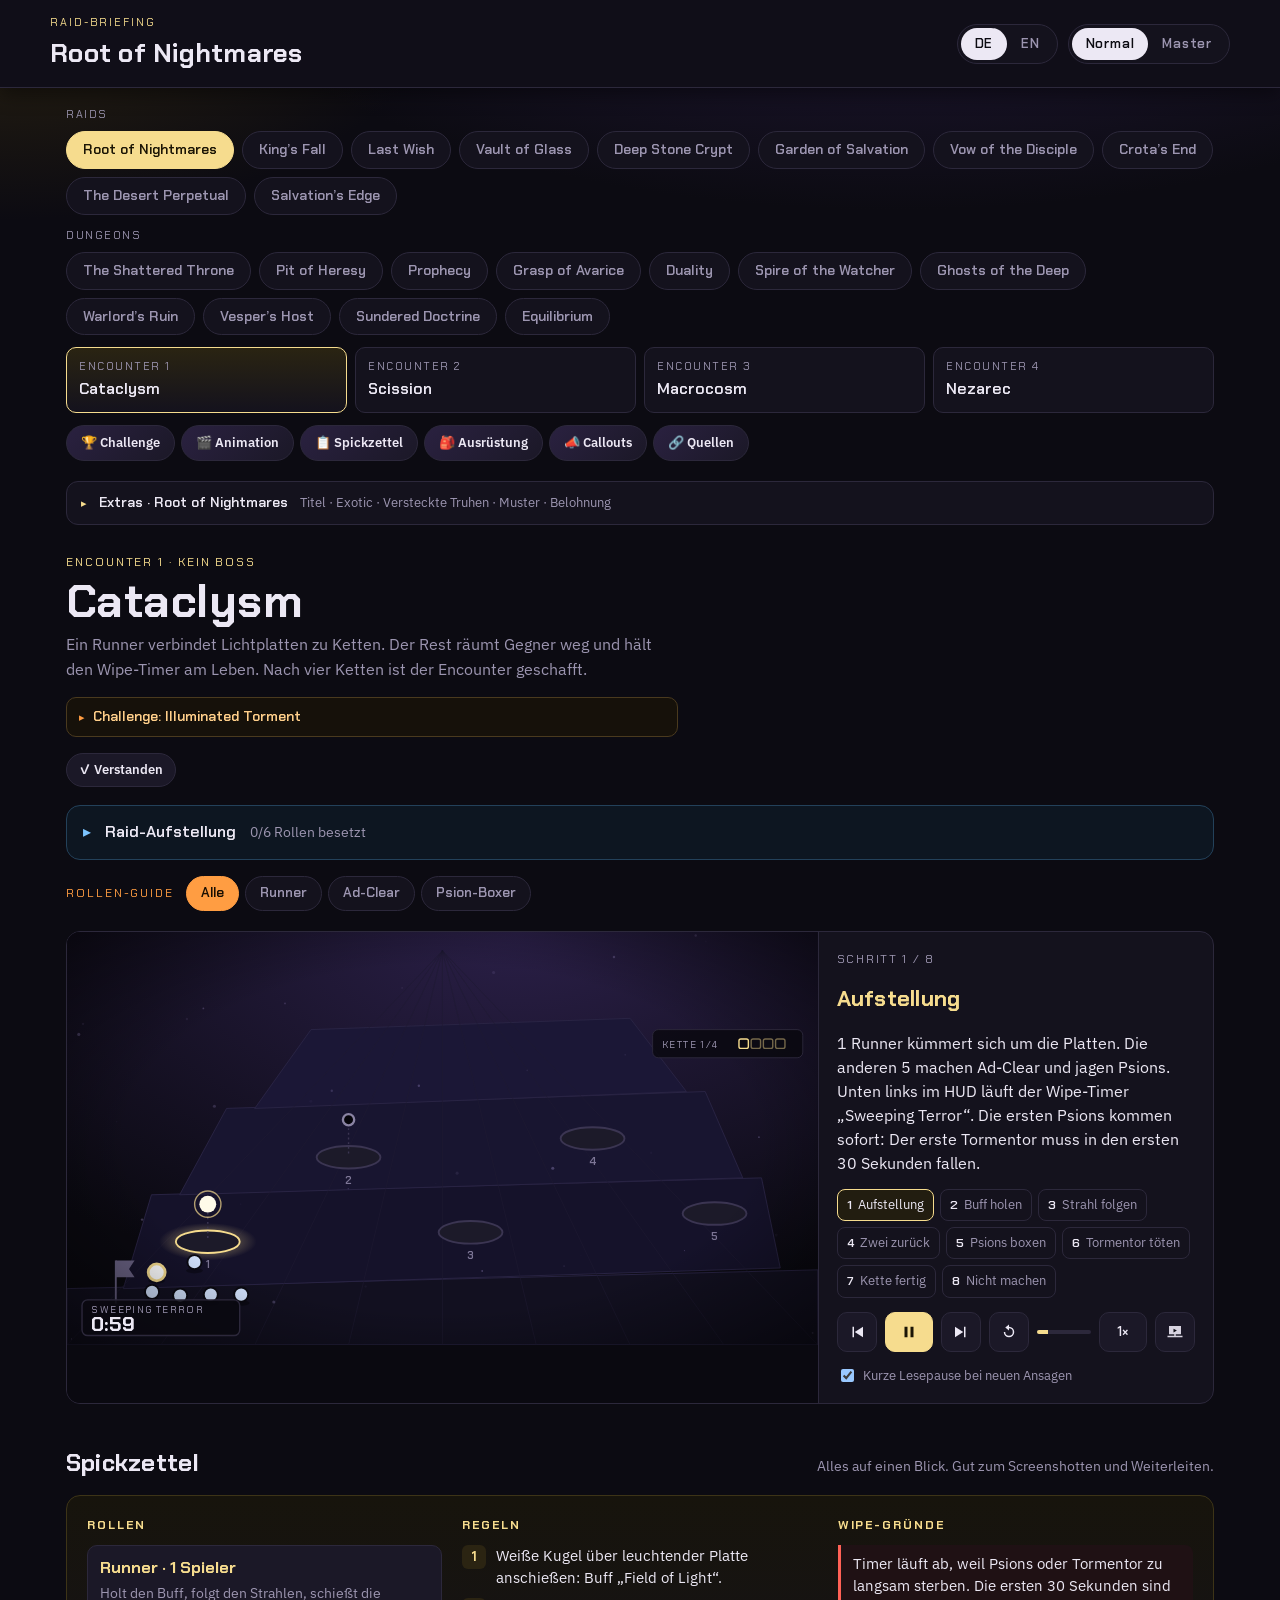
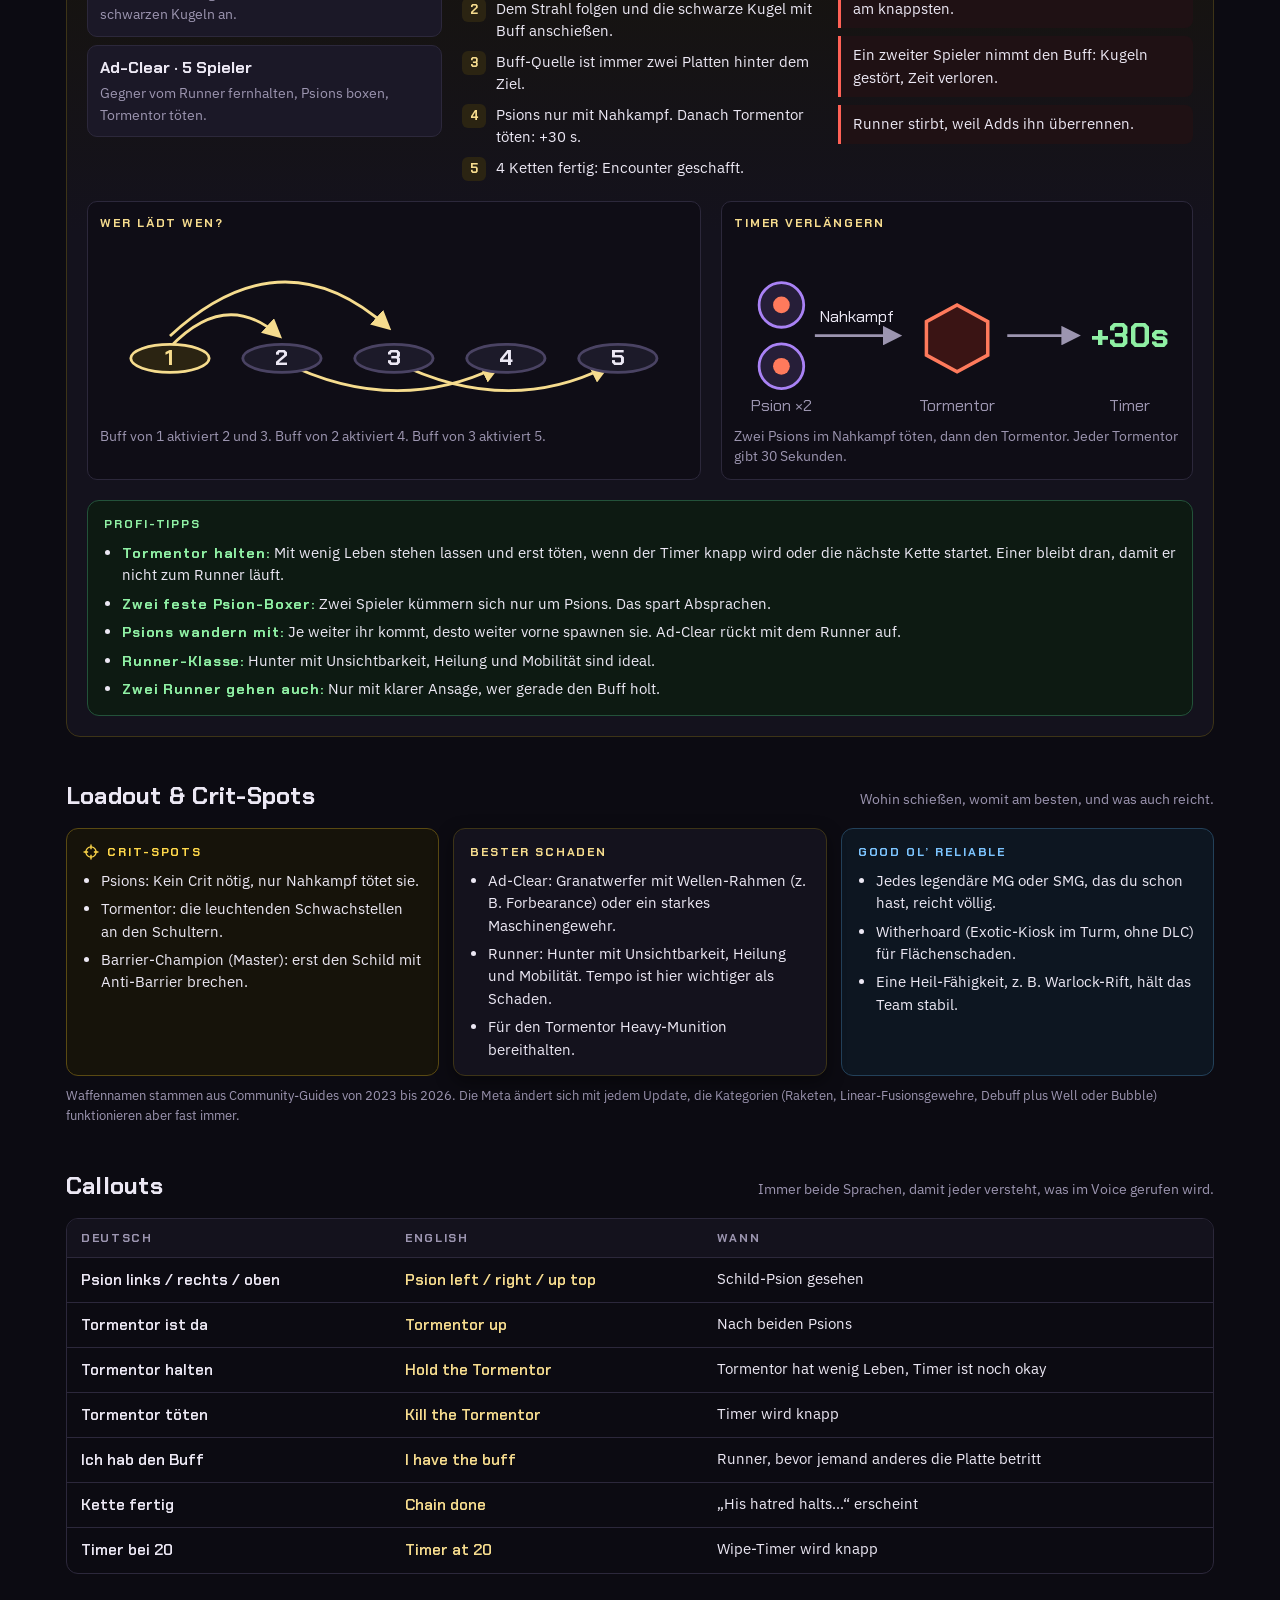
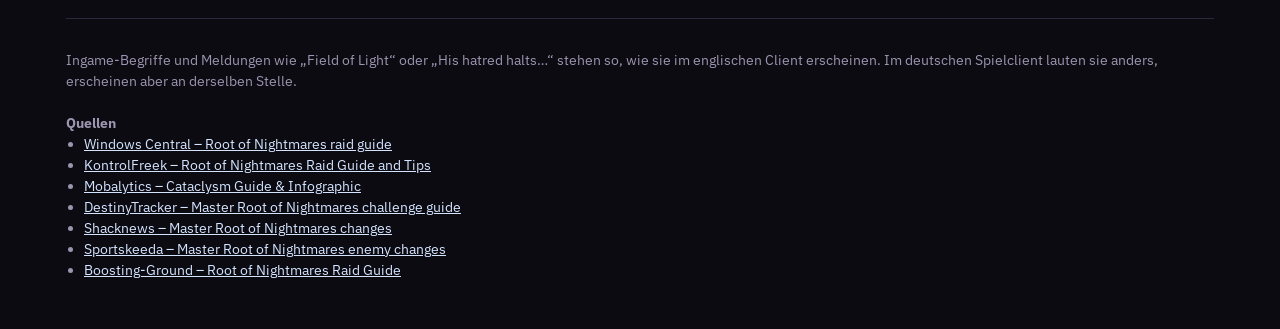
==== guide/index.html @ 8673498e "Optimizer: ignore fragments in disabled sockets, list each fragment stat change; exotic class items " ====
<!doctype html><html><head><meta charset=utf8><meta name=referrer content=no-referrer><meta name=viewport content="width=device-width,initial-scale=1,viewport-fit=cover"><style>:root{color-scheme:light;box-sizing:border-box;padding-top:env(safe-area-inset-top,0px);padding-bottom:env(safe-area-inset-bottom,0px)}html{scroll-padding-top:env(safe-area-inset-top,0px)}body{margin:0;padding:0;font:14px -apple-system,BlinkMacSystemFont,sans-serif;background:#fff;color:#000}img{max-width:100%}[hidden]:not([hidden=until-found i]){display:none!important}</style></head><body>
<title>Destiny Raid Briefing</title>
<meta name="claude:viewport-fit-sides" content="cover">
<link rel="preconnect" href="https://fonts.googleapis.com">
<link rel="stylesheet" href="https://fonts.googleapis.com/css2?family=Chakra+Petch:wght@500;600;700&family=IBM+Plex+Sans:wght@400;500;600&display=swap">
<style>
/* Layout: raid briefing console — sticky toggle bar, encounter tabs, animated arena with caption rail, then a screenshot-ready cheat sheet */
:root{
  color-scheme:dark;
  --bg:#0c0b12;
  --panel:#14121d;
  --panel-2:#1b1827;
  --line:#2c283b;
  --fg:#ece8f4;
  --muted:#9c95b0;
  --light:#f6dc8e;
  --dark:#a982f5;
  --danger:#ff6156;
  --ally:#d4e4ff;
  --champ:#ff9d42;
  --font-display:"Chakra Petch","Segoe UI",system-ui,sans-serif;
  --font-body:"IBM Plex Sans","Segoe UI",system-ui,sans-serif;
}
*{box-sizing:border-box}
body{background:var(--bg);color:var(--fg);font-family:var(--font-body);font-size:15px;line-height:1.55;
  background-image:radial-gradient(1200px 500px at 70% -10%, #241a3d 0%, transparent 60%),radial-gradient(800px 400px at 0% 0%, #2a2210 0%, transparent 55%);background-attachment:fixed}
body::before{content:"";position:fixed;inset:0 0 auto;height:env(safe-area-inset-top,0px);z-index:21;background:#100e18}
.wrap{max-width:1180px;margin:0 auto;padding-left:max(16px,env(safe-area-inset-left,0px));padding-right:max(16px,env(safe-area-inset-right,0px));padding-block:0 48px}
h1,h2,h3{font-family:var(--font-display);text-wrap:balance;margin:0;letter-spacing:.01em}
button{font:inherit;color:inherit}
button:focus-visible,a:focus-visible{outline:2px solid var(--light);outline-offset:2px}

/* top bar */
.top{position:sticky;top:env(safe-area-inset-top,0px);z-index:20;background:#100e18;border-bottom:1px solid var(--line);box-shadow:0 6px 18px rgba(0,0,0,.45);padding-left:max(16px,env(safe-area-inset-left,0px));padding-right:max(16px,env(safe-area-inset-right,0px))}
.top-in{max-width:1180px;margin:0 auto;display:flex;flex-wrap:wrap;gap:12px 20px;align-items:center;justify-content:space-between;padding-block:14px}
.brand{display:flex;flex-direction:column;gap:2px;min-width:0}
.eyebrow{font-family:var(--font-display);font-size:11px;text-transform:uppercase;letter-spacing:.18em;color:var(--light)}
.brand h1{font-size:clamp(20px,3vw,26px);font-weight:700}
.toggles{display:flex;gap:10px;flex-wrap:wrap}
.seg{display:inline-flex;border:1px solid var(--line);border-radius:999px;padding:3px;background:var(--panel)}
.seg button{border:0;background:transparent;padding:6px 14px;border-radius:999px;cursor:pointer;font-family:var(--font-display);font-weight:600;font-size:13px;letter-spacing:.06em;color:var(--muted)}
.seg button[aria-pressed="true"]{background:var(--fg);color:var(--bg)}
.seg.mode button[data-mode="master"][aria-pressed="true"]{background:var(--champ);color:#1a0f02}

/* encounter tabs */
.enc-tabs{display:grid;grid-template-columns:repeat(auto-fit,minmax(min(100%,150px),1fr));gap:8px;margin-top:12px}
.enc-tab{display:flex;flex-direction:column;align-items:flex-start;gap:2px;text-align:left;padding:10px 12px;border:1px solid var(--line);border-radius:10px;background:var(--panel);cursor:pointer;min-width:0}
.enc-tab .n{font-family:var(--font-display);font-size:11px;letter-spacing:.14em;text-transform:uppercase;color:var(--muted)}
.enc-tab .t{font-family:var(--font-display);font-weight:600;font-size:16px;white-space:nowrap;overflow:hidden;text-overflow:ellipsis;max-width:100%}
.enc-tab .soon{font-size:11px;color:var(--muted)}
.enc-tab[aria-selected="true"]{border-color:var(--light);background:linear-gradient(180deg,#2a2412,var(--panel))}
.enc-tab[disabled]{opacity:.55;cursor:default}
@media (max-width:560px){.enc-tabs{grid-template-columns:repeat(2,minmax(0,1fr))}}

/* encounter head */
.enc-head{margin-top:28px;display:grid;gap:6px;max-width:68ch}
.kicker{margin:0;font-family:var(--font-display);font-size:12px;letter-spacing:.16em;text-transform:uppercase;color:var(--light)}
.enc-head h2{font-size:clamp(30px,5vw,46px);font-weight:700;line-height:1.05}
.lede{margin:0;color:var(--muted);font-size:16px}
.master-flag{display:inline-flex;align-items:center;gap:6px;width:max-content;font-family:var(--font-display);font-size:12px;letter-spacing:.1em;text-transform:uppercase;color:#1a0f02;background:var(--champ);padding:3px 10px;border-radius:999px}

/* player */
.player{margin-top:20px;display:grid;grid-template-columns:minmax(0,1fr);gap:0;border:1px solid var(--line);border-radius:14px;overflow:hidden;background:var(--panel)}
@media (min-width:980px){.player{grid-template-columns:minmax(0,1.9fr) minmax(0,1fr)}}
.stage{position:relative;background:#0a0910;min-width:0}
.stage svg{display:block;width:100%;height:auto}
.rail{display:flex;flex-direction:column;gap:14px;padding:18px;border-top:1px solid var(--line);min-width:0}
@media (min-width:980px){.rail{border-top:0;border-left:1px solid var(--line)}}
.cap-step{font-family:var(--font-display);font-size:12px;letter-spacing:.14em;text-transform:uppercase;color:var(--muted)}
.cap-title{font-size:22px;font-weight:700;color:var(--light)}
.cap-text{margin:0;font-size:15.5px}
.cap-master{margin:0;font-size:14px;padding:10px 12px;border-radius:8px;background:#2a1a08;border:1px solid #5a3510;color:#ffd7ad}
.controls{display:flex;align-items:center;gap:8px;margin-top:auto}
.ctl{display:inline-grid;place-items:center;width:40px;height:40px;border-radius:10px;border:1px solid var(--line);background:var(--panel-2);cursor:pointer}
.ctl.play{width:48px;background:var(--light);color:#1b1505;border-color:var(--light)}
.ctl svg{width:18px;height:18px}
.bar{flex:1;height:4px;border-radius:4px;background:var(--line);overflow:hidden;min-width:40px}
.bar i{display:block;height:100%;width:0;background:var(--light)}
.chips{display:flex;flex-wrap:wrap;gap:6px}
.chip{border:1px solid var(--line);background:transparent;border-radius:8px;padding:5px 9px;font-size:12.5px;cursor:pointer;color:var(--muted);display:inline-flex;gap:6px;align-items:baseline}
.chip b{font-family:var(--font-display);color:var(--fg);font-weight:600}
.chip[aria-current="true"]{border-color:var(--light);color:var(--fg);background:#221d10}

.ctl.spd{width:auto;min-width:48px;padding:0 10px;font-family:var(--font-display);font-weight:600;font-size:13px}
.ctl.spd[aria-pressed="true"]{border-color:var(--light);color:var(--light)}
.held{margin:0;font-size:13px;color:var(--light)}
.bannerTxt{font-family:var(--font-body);font-style:italic;font-size:22px;font-weight:500;fill:#fff3d0}
.fxTxt{font-family:var(--font-display);font-weight:600;font-size:15.5px}
.lbl.tag{font-size:12.5px}
.lbl.nm{font-size:11.5px;font-weight:600}
.dmg{font-family:var(--font-display);font-size:13px;font-weight:700;paint-order:stroke;stroke:#0a0910;stroke-width:3.5px}
/* svg text */
.pnum{font-family:var(--font-display);font-size:12px;font-weight:600;fill:#7d7696}
.lbl{font-family:var(--font-display);font-size:14px;font-weight:600;paint-order:stroke;stroke:#0a0910;stroke-width:5px;stroke-linejoin:round}
.msg-unused{font-family:var(--font-body);font-style:italic;font-size:15px;fill:#efe3c4;paint-order:stroke;stroke:#0a0910;stroke-width:5px}
.hud-t{font-family:var(--font-display);font-size:10.5px;letter-spacing:.14em;fill:#9c95b0}
.hud-v{font-family:var(--font-display);font-size:22px;font-weight:700;fill:#ece8f4}
.plus{font-family:var(--font-display);font-size:18px;font-weight:700;fill:#8ff0a4}

/* sheet */
.section-h{display:flex;flex-wrap:wrap;align-items:baseline;justify-content:space-between;gap:6px 16px;margin-top:40px}
.section-h h3{font-size:24px}
.section-h p{margin:0;color:var(--muted);font-size:14px}
.sheet{margin-top:14px;border:1px solid #3d3417;border-radius:14px;background:linear-gradient(180deg,#17140c,var(--panel) 40%);padding:20px;display:grid;gap:20px}
.sheet-grid{display:grid;grid-template-columns:repeat(3,minmax(0,1fr));gap:20px}
@media (max-width:860px){.sheet-grid{grid-template-columns:minmax(0,1fr)}}
.blk h4{margin:0 0 10px;font-family:var(--font-display);font-size:12px;letter-spacing:.16em;text-transform:uppercase;color:var(--light)}
.role{display:grid;gap:2px;padding:10px 12px;border-radius:10px;background:var(--panel-2);border:1px solid var(--line)}
.role+.role{margin-top:8px}
.role strong{font-family:var(--font-display);font-size:16px}
.role span{color:var(--muted);font-size:14px}
.role.runner strong{color:var(--light)}
ol.rules{margin:0;padding:0;list-style:none;counter-reset:r;display:grid;gap:8px}
ol.rules li{counter-increment:r;display:grid;grid-template-columns:26px minmax(0,1fr);gap:8px;font-size:14.5px}
ol.rules li::before{content:counter(r);font-family:var(--font-display);font-weight:700;display:grid;place-items:center;width:24px;height:24px;border-radius:6px;background:#2b2412;color:var(--light);font-size:13px}
ul.wipes{margin:0;padding:0;list-style:none;display:grid;gap:8px}
ul.wipes li{padding:8px 10px 8px 12px;border-left:3px solid var(--danger);background:#1f1114;border-radius:0 8px 8px 0;font-size:14.5px}
.diag-row{display:grid;grid-template-columns:minmax(0,1.3fr) minmax(0,1fr);gap:20px}
@media (max-width:860px){.diag-row{grid-template-columns:minmax(0,1fr)}}
.diag{border:1px solid var(--line);border-radius:10px;padding:12px;background:#0f0d16;min-width:0}
.diag svg{display:block;width:100%;height:auto}
.diag p{margin:6px 0 0;font-size:13.5px;color:var(--muted)}
.master-box{border:1px solid #6a3e12;background:#1e1308;border-radius:12px;padding:14px 16px}
.master-box h4{color:var(--champ)}
.master-box ul{margin:0;padding-left:18px;display:grid;gap:4px;font-size:14.5px}

/* callouts */
.tbl-wrap{margin-top:14px;overflow-x:auto;border:1px solid var(--line);border-radius:12px}
table{border-collapse:collapse;width:100%;min-width:520px;font-size:14.5px}
th,td{text-align:left;padding:10px 14px;border-bottom:1px solid var(--line);vertical-align:top}
th{font-family:var(--font-display);font-size:12px;letter-spacing:.14em;text-transform:uppercase;color:var(--muted);background:var(--panel)}
tr:last-child td{border-bottom:0}
td.call{font-family:var(--font-display);font-weight:600;font-size:15.5px}
td.de{color:var(--fg)} td.en{color:var(--light)}
tr.m-only td.call{color:var(--champ)}

.soon-panel{margin-top:28px;padding:28px;border:1px dashed var(--line);border-radius:14px;color:var(--muted)}
footer{margin-top:44px;padding-top:18px;border-top:1px solid var(--line);color:var(--muted);font-size:13.5px;display:grid;gap:8px}
footer a{color:var(--ally)}
footer ul{margin:0;padding-left:18px}
body:not(.is-master) .master-only{display:none!important}
.tick{font:700 18px 'Chakra Petch',sans-serif;paint-order:stroke;stroke:#0a0910;stroke-width:3px}
</style>
<style>
.cap-tip{margin:0;font-size:14px;padding:10px 12px;border-radius:8px;background:#0f2216;border:1px solid #23523a;color:#c9f5d6}
.cap-tip b,.tips b{font-family:var(--font-display);letter-spacing:.06em;color:#8ff0a4}
.tips{border:1px solid #23523a;background:#0d1a12;border-radius:12px;padding:14px 16px}
.tips h4{margin:0 0 8px;font-family:var(--font-display);font-size:12px;letter-spacing:.16em;text-transform:uppercase;color:#8ff0a4}
.tips ul{margin:0;padding-left:18px;display:grid;gap:6px;font-size:14.5px}
.role.dark strong{color:var(--dark)}
.roster{margin-top:18px;border:1px solid #23415a;background:#0d1621;border-radius:14px}
.roster>summary{cursor:pointer;list-style:none;display:flex;flex-wrap:wrap;align-items:center;gap:6px 14px;padding:14px 16px;font-family:var(--font-display);font-weight:600;font-size:16px}
.roster>summary::-webkit-details-marker{display:none}
.roster>summary::before{content:"▸";color:#7cc4ff;transition:transform .15s}
.roster[open]>summary::before{transform:rotate(90deg)}
.roster .sum-meta{font-family:var(--font-body);font-weight:400;font-size:13.5px;color:var(--muted)}
.roster-body{display:grid;gap:18px;padding-left:16px;padding-right:16px;padding-block:0 18px}
.roster h4{margin:0 0 8px;font-family:var(--font-display);font-size:12px;letter-spacing:.16em;text-transform:uppercase;color:#7cc4ff}
.fgrid{display:grid;grid-template-columns:repeat(auto-fill,minmax(min(100%,200px),1fr));gap:10px}
.fld{display:grid;gap:4px;min-width:0}
.fld label{font-size:12.5px;color:var(--muted)}
.fld input,.fld select{width:100%;min-width:0;font:inherit;font-size:16px;color:var(--fg);background:#0a0f16;border:1px solid #2a3a4d;border-radius:8px;padding:9px 10px}
.fld input:focus,.fld select:focus{outline:2px solid #7cc4ff;outline-offset:1px}
.fld.mine select{border-color:#7cc4ff}
.roster-row{display:flex;flex-wrap:wrap;gap:12px 20px;align-items:end}
.chk{display:inline-flex;gap:8px;align-items:center;font-size:14px;cursor:pointer}
.chk input{width:18px;height:18px;accent-color:#7cc4ff}
.saveinfo{margin:0;font-size:13px;color:var(--muted)}
.cap-me{margin:0;font-size:14px;padding:8px 12px;border-radius:8px;background:#0d1a26;border:1px solid #2a4a66;color:#cfe6ff}
.cap-me b{color:#7cc4ff;font-family:var(--font-display)}
.gear{margin-top:14px;display:grid;grid-template-columns:repeat(3,minmax(0,1fr));gap:14px}
@media (max-width:860px){.gear{grid-template-columns:minmax(0,1fr)}}
.gcol{border:1px solid var(--line);border-radius:12px;padding:14px 16px;background:var(--panel);min-width:0}
.gcol h4{margin:0 0 8px;font-family:var(--font-display);font-size:12px;letter-spacing:.16em;text-transform:uppercase;display:flex;align-items:center;gap:8px}
.gcol ul{margin:0;padding-left:18px;display:grid;gap:6px;font-size:14.5px}
.gcol.crit{border-color:#5a4a12;background:#16130a}.gcol.crit h4{color:#ffd84a}
.gcol.top{border-color:#3d3417}.gcol.top h4{color:var(--light)}
.gcol.budget{border-color:#23415a;background:#0d1621}.gcol.budget h4{color:#7cc4ff}
.rg{margin-top:14px}
.rg-top{display:flex;flex-wrap:wrap;gap:10px 18px;align-items:center;justify-content:space-between}
.rg-chips{display:flex;flex-wrap:wrap;gap:8px}
.rg-chip{border:1px solid var(--line);background:var(--panel);color:var(--fg);border-radius:10px;padding:8px 14px;font-family:var(--font-display);font-weight:600;font-size:14px;cursor:pointer}
.rg-chip[aria-pressed="true"]{border-color:#7cc4ff;background:#0d1a26;color:#cfe6ff}
.rg-chip .me{font-family:var(--font-body);font-weight:500;font-size:11.5px;color:#7cc4ff;margin-left:6px}
.rg .gear{margin-top:12px}
.gcol.avoid{border-color:#5a2a2a;background:#1a0f12}.gcol.avoid h4{color:#ff8a80}
.gear-note{margin:10px 0 0;font-size:13px;color:var(--muted)}
.acts{display:flex;flex-wrap:wrap;gap:8px;margin-top:18px}
.act{border:1px solid var(--line);background:var(--panel);color:var(--muted);border-radius:999px;padding:7px 16px;font-family:var(--font-display);font-weight:600;font-size:14px;cursor:pointer}
.act[aria-pressed="true"]{background:var(--light);color:#1b1505;border-color:var(--light)}
.act[disabled]{opacity:.5;cursor:default}
.acts-lab{flex-basis:100%;font-family:var(--font-display);font-size:11px;letter-spacing:.14em;text-transform:uppercase;color:var(--muted);margin-top:4px}
.acts-lab:first-child{margin-top:0}.act .soon{font-weight:400;font-size:12px}
.rolebar{margin-top:16px;display:flex;flex-wrap:wrap;align-items:center;gap:8px 12px}
.rb-l{font-family:var(--font-display);font-size:12px;letter-spacing:.16em;text-transform:uppercase;color:var(--champ)}
.rb-chips{display:flex;flex-wrap:wrap;gap:6px}
.rb-chip{border:1px solid var(--line);background:var(--panel);color:var(--muted);border-radius:999px;padding:6px 14px;font-family:var(--font-display);font-weight:600;font-size:13.5px;cursor:pointer}
.rb-chip[aria-pressed="true"]{background:var(--champ);border-color:var(--champ);color:#1a0f02}
.rolecard{margin-top:12px;border:1px solid #6a3e12;background:linear-gradient(180deg,#1e1308,var(--panel));border-radius:14px;padding:16px 18px;display:grid;grid-template-columns:minmax(0,1.6fr) minmax(0,1fr);gap:18px}
@media (max-width:760px){.rolecard{grid-template-columns:minmax(0,1fr)}}
.rolecard[hidden]{display:none}
/* presentation mode: the player fills the screen, big caption, keyboard control */
.player.pres{position:fixed;inset:0;z-index:9999;margin:0;border-radius:0;background:#07060b;display:grid;grid-template-columns:minmax(0,1fr);grid-template-rows:minmax(0,1fr) auto;padding:12px 18px 16px;gap:10px}
.player.pres .stage{display:flex;align-items:center;justify-content:center;min-height:0}
.player.pres .stage svg{width:auto;height:100%;max-width:100%;max-height:100%}
.player.pres .rail{display:grid;grid-template-columns:auto minmax(0,1fr) auto;align-items:center;gap:6px 18px;padding:12px 18px;border-radius:12px}
.player.pres .cap-step{grid-column:1;grid-row:1}
.player.pres .cap-title{grid-column:1;grid-row:2;font-size:clamp(20px,2.4vw,30px);margin:0}
.player.pres .cap-text{grid-column:2;grid-row:1/3;font-size:clamp(14px,1.45vw,19px);line-height:1.45;margin:0;max-height:7.5em;overflow:auto}
.player.pres .controls{grid-column:3;grid-row:1/3}
.player.pres .cap-me,.player.pres .cap-tip,.player.pres .cap-master,.player.pres .held,.player.pres .chips{display:none!important}
.player.pres .bar{min-width:120px}
.pres-hint{position:fixed;right:20px;top:14px;z-index:10000;font:600 11px var(--font-display,sans-serif);letter-spacing:.12em;color:#9c95b0;background:rgba(10,9,16,.8);border:1px solid #2c283b;border-radius:8px;padding:6px 10px;pointer-events:none;transition:opacity .6s}
@media (max-width:560px){.controls{flex-wrap:wrap;row-gap:8px}.controls .bar{flex:1 1 100%;order:9}}
@media (max-width:760px){.player.pres .rail{grid-template-columns:minmax(0,1fr)}.player.pres .cap-text,.player.pres .controls,.player.pres .cap-title,.player.pres .cap-step{grid-column:1;grid-row:auto}}

.rolecard h4{grid-column:1/-1;margin:0;font-family:var(--font-display);font-size:18px;color:var(--champ)}
.rc-steps{margin:0;padding:0;list-style:none;counter-reset:rc;display:grid;gap:8px}
.rc-steps li{counter-increment:rc;display:grid;grid-template-columns:28px minmax(0,1fr);gap:8px;font-size:15px}
.rc-steps li::before{content:counter(rc);display:grid;place-items:center;width:26px;height:26px;border-radius:7px;background:#3b2410;color:var(--champ);font-family:var(--font-display);font-weight:700;font-size:13px}
.rc-watch{border-left:3px solid var(--champ);padding-left:12px}
.rc-watch h5{margin:0 0 6px;font-family:var(--font-display);font-size:12px;letter-spacing:.16em;text-transform:uppercase;color:var(--champ)}
.rc-watch ul{margin:0;padding-left:16px;display:grid;gap:6px;font-size:14px;color:#ffd7ad}
.chip.rf{border-color:#8a5a1e}.chip.rf::after{content:"●";color:var(--champ);font-size:9px;margin-left:2px}
.enc-head .h2row{display:flex;flex-wrap:wrap;align-items:center;gap:8px 14px}
.sq-btn{border:1px solid var(--line);background:var(--panel-2);color:var(--fg);border-radius:999px;padding:6px 12px;font:inherit;font-size:13px;font-weight:600;cursor:pointer;display:inline-flex;gap:6px;align-items:center}
.sq-btn[aria-pressed="true"]{background:#1f4a2a;border-color:#4fbf6a;color:#c9ffd4}
.sq-btn.ghost{background:transparent;color:var(--muted);font-weight:500}
.sq-btn:disabled{opacity:.5;cursor:default}
.sq-btn[hidden]{display:none}
.hbtn{border:1px solid var(--line);background:var(--panel-2);color:var(--fg);border-radius:999px;padding:6px 12px;font:inherit;font-size:13px;font-weight:600;cursor:pointer;text-decoration:none;display:inline-flex;align-items:center}.hbtn:hover{border-color:var(--champ)}.hbtn[hidden]{display:none}
.sprung{position:relative;z-index:1;display:flex;gap:6px;overflow-x:auto;padding:8px 0;margin:4px 0 6px;background:linear-gradient(180deg,var(--bg,#0d0b14) 75%,transparent);scrollbar-width:none}
.sprung a{flex:none;display:inline-flex;align-items:center;gap:6px;padding:7px 14px;border-radius:999px;font-size:13px;font-weight:600;text-decoration:none;color:var(--fg);background:linear-gradient(135deg,#2a2140,#1b1827);border:1px solid var(--line)}
.sprung a:hover{border-color:var(--champ);color:#fff}.sprung a.hot{background:linear-gradient(135deg,#6b4bd6,#3a2a7a);border-color:#9b7bff;color:#fff;box-shadow:0 0 12px #9b7bff55}
.symb{margin-top:10px;border:1px solid #3a2a7a;background:#120e22;border-radius:10px;max-width:900px;scroll-margin-top:60px}
.symb>summary{cursor:pointer;list-style:none;padding:8px 12px;font-family:var(--font-display);font-weight:600;font-size:14px;color:#c9b8ff;display:flex;gap:8px;align-items:center}
.symb>summary::before{content:"▸";font-size:11px}.symb[open]>summary::before{content:"▾"}
#symbB{padding:0 12px 12px;font-size:14px}#symbB p{margin:4px 0 8px;color:var(--muted)}
.sgrid{display:grid;grid-template-columns:repeat(auto-fill,minmax(190px,1fr));gap:8px}
.sfam{border:1px solid var(--line);border-radius:8px;padding:8px 10px;background:#ffffff06}.sfam h4{margin:0 0 6px;font-size:13px;color:#c9b8ff}
.sz{display:flex;justify-content:space-between;gap:8px;font-size:13px;padding:2px 0;border-top:1px solid #ffffff0d}.sz span{color:var(--muted)}
.sbild{position:relative;margin:8px 0}.sbild img{max-width:100%;border-radius:8px;border:1px solid var(--line);display:block}
.quelle{position:relative;display:inline-block;margin-left:6px}.quelle>summary{list-style:none;cursor:pointer;width:18px;height:18px;border-radius:50%;border:1px solid var(--line);font-size:11px;display:inline-flex;align-items:center;justify-content:center;color:var(--muted)}
.quelle>div{position:absolute;z-index:30;right:0;top:22px;width:260px;background:#1b1827;border:1px solid var(--line);border-radius:8px;padding:8px 10px;font-size:12px;color:var(--fg);box-shadow:0 8px 20px #000a}.quelle a{color:#c9b8ff}
.sform{display:inline-flex;gap:4px;align-items:center}.sform svg{width:22px;height:22px;fill:none;stroke:#c9b8ff;stroke-width:2.2}
#arena,#sheetTitle,#gearTitle,#calloutRows,#srcTitle,#chal,#roster,#symb{scroll-margin-top:calc(var(--kopfh,0px) + 60px)}
.chal{margin-top:10px;border:1px solid #4a3a1e;background:#16110a;border-radius:10px;max-width:720px}
.chal>summary{cursor:pointer;list-style:none;padding:8px 12px;font-family:var(--font-display);font-weight:600;font-size:14px;color:#ffcf8a;display:flex;gap:8px;align-items:center}
.chal>summary::before{content:"▸";color:var(--champ);font-size:11px}.chal[open]>summary::before{content:"▾"}
#chalB{padding:0 12px 10px 30px;font-size:14px;color:#ffe6c2}
#chalB p{margin:0}
#chalB i{display:block;font-style:normal;font-weight:600;color:#ffcf8a;margin-top:8px;font-size:13px}
#chalB ul{margin:2px 0 0;padding-left:18px}
#chalB li{margin:2px 0}
.xtra{margin-top:12px;border:1px solid var(--line);background:var(--panel);border-radius:12px}
.xtra>summary{cursor:pointer;list-style:none;display:flex;flex-wrap:wrap;gap:4px 12px;align-items:baseline;padding:10px 14px;font-family:var(--font-display);font-weight:600;font-size:14px}
.xtra>summary::before{content:"▸";color:var(--light);font-size:11px}.xtra[open]>summary::before{content:"▾"}
.xtra .sum-meta{font-family:var(--font-body);font-weight:400;font-size:12.5px;color:var(--muted)}
.xgrid{display:grid;gap:8px;padding:0 14px 14px}
.xr{display:grid;grid-template-columns:150px minmax(0,1fr);gap:4px 14px;font-size:14px;padding-top:8px;border-top:1px solid var(--line)}
.xr b{color:var(--light);font-weight:600}
.xh{font-family:var(--font-display);font-weight:600;font-size:13px;letter-spacing:.04em;text-transform:uppercase;color:var(--muted);padding-top:14px}
.xc b em{display:block;font-style:normal;font-weight:400;color:var(--fg);font-size:13px}
.xc .xrule{display:block}
.xc i{display:block;font-style:normal;font-weight:600;color:var(--light);margin-top:6px;font-size:13px}
.xc ul{margin:2px 0 0;padding-left:18px}
.xc li{margin:2px 0}
@media (max-width:560px){.xr{grid-template-columns:1fr}}

.share-row{align-items:center;gap:8px}
.sq-code{flex:1;min-width:160px;background:var(--panel-2);border:1px solid var(--line);border-radius:8px;color:var(--fg);padding:7px 10px;font:12px ui-monospace,Consolas,monospace}
.sq-enc{display:flex;flex-wrap:wrap;align-items:center;gap:8px 10px;margin-top:10px}
.enc-tab .sqb{font-size:11px;color:#9ff0b2;margin-top:2px;display:flex;gap:6px;align-items:center}
.legend{display:flex;flex-wrap:wrap;gap:6px 12px;font-size:12.5px;color:var(--muted);align-items:center}
.legend .lg{display:inline-flex;align-items:center;gap:5px}
.legend svg{width:13px;height:13px}
.rp-opt{display:flex;align-items:center;gap:6px;font-size:12.5px;color:var(--muted);cursor:pointer}
.player.pres .legend,.player.pres .rp-opt{display:none}
.rotate-hint{display:none}
@media (max-width:760px){header.top{position:relative}.sprung{top:0}}
@media (orientation:portrait) and (max-width:760px){.player.pres .rotate-hint{display:flex;position:absolute;left:50%;top:14px;transform:translateX(-50%);z-index:3;align-items:center;gap:8px;background:#1b1827ee;border:1px solid var(--line);border-radius:999px;padding:7px 14px;font-size:13px;color:var(--fg);white-space:nowrap}
 .player.pres .rotate-hint.gone{display:none}.player.pres .stage svg{height:auto;width:100%}}
</style>

  <header class="top"><div class="top-in">
    <div class="brand">
      <span class="eyebrow" id="eyebrow">Raid-Briefing</span>
      <h1 id="actName">Root of Nightmares</h1>
    </div>
    <div class="toggles">
      <div class="seg" role="group" aria-label="Sprache / Language">
        <button type="button" id="btn-de" data-lang="de" aria-pressed="true">DE</button>
        <button type="button" id="btn-en" data-lang="en" aria-pressed="false">EN</button>
      </div>
      <button type="button" class="hbtn" id="btnSquad" title="Squad check: who has which champion mods and exotics" hidden>👥 Squad</button>
      <a class="hbtn" id="btnFull" href="index.html" target="_blank" rel="noopener" title="Open full screen" hidden>⛶</a>
      <div class="seg mode" role="group" aria-label="Modus / Difficulty">
        <button type="button" id="btn-normal" data-mode="normal" aria-pressed="true">Normal</button>
        <button type="button" id="btn-master" data-mode="master" aria-pressed="false">Master</button>
      </div>
    </div>
  </div></header>
<div class="wrap">

  <nav class="acts" aria-label="Raid" id="acts"></nav>
  <nav class="enc-tabs" aria-label="Encounter" id="tabs"></nav>
  <nav class="sprung" id="sprung" aria-label="Jump to"></nav>
  <details class="xtra" id="xtra" hidden><summary><span id="xtraT"></span><span class="sum-meta" id="xtraM"></span></summary><div class="xgrid" id="xtraB"></div></details>

  <section>
    <div class="enc-head">
      <p class="kicker" id="kicker"></p>
      <div class="h2row"><h2 id="encName"></h2><span class="master-flag master-only" id="masterFlag">Master</span></div>
      <p class="lede" id="lede"></p>
      <details class="chal" id="chal" hidden><summary><span id="chalT"></span></summary><div id="chalB"></div></details>
      <details class="symb" id="symb" hidden open><summary><span id="symbT"></span></summary><div id="symbB"></div></details>
      <div class="sq-enc" id="sqEnc"><button type="button" class="sq-btn" id="sqGot" aria-pressed="false">✓ Verstanden</button></div>
    </div>

    <details class="roster" id="roster">
      <summary><span id="rTitle">Raid-Aufstellung</span><span class="sum-meta" id="rMeta"></span></summary>
      <div class="roster-body">
        <div>
          <h4 id="rSquadH">Squad</h4>
          <div class="fgrid" id="rNames"></div>
        </div>
        <div>
          <h4 id="rRolesH">Rollen</h4>
          <div class="fgrid" id="rRoles"></div>
        </div>
        <div class="roster-row">
          <div class="fld mine" style="min-width:200px"><label for="rMe" id="rMeL">Ich bin</label><select id="rMe"></select></div>
          <label class="chk"><input type="checkbox" id="rShow" checked><span id="rShowL">Namen in der Animation zeigen</span></label>
        </div>
        <div class="roster-row share-row">
          <button type="button" class="sq-btn" id="rShare"></button>
          <input class="sq-code" id="rCode" type="text" autocomplete="off" spellcheck="false">
          <button type="button" class="sq-btn ghost" id="rApply"></button>
        </div>
        <p class="saveinfo" id="rShareNote"></p>
        <p class="saveinfo" id="rSave"></p>
      </div>
    </details>

    <div class="rolebar"><span class="rb-l" id="rbLabel">Rollen-Guide</span><div class="rb-chips" id="rbChips"></div></div>
    <div class="rolecard" id="roleCard" hidden>
      <h4 id="rcTitle"></h4>
      <ol class="rc-steps" id="rcSteps"></ol>
      <div class="rc-watch"><h5 id="rcWatchH"></h5><ul id="rcWatch"></ul></div>
    </div>

    <div class="player">
      <div class="rotate-hint" id="rotHint" role="button" tabindex="0">⟳ <span id="rotTxt"></span></div>
      <div class="stage"><svg id="arena" viewBox="0 0 800 440" role="img" aria-label="Encounter animation"></svg></div>
      <div class="rail">
        <div class="cap-step" id="capStep"></div>
        <h3 class="cap-title" id="capTitle"></h3>
        <p class="cap-text" id="capText"></p>
        <div class="legend" id="legend" hidden></div>
        <p class="cap-me" id="capMe" hidden></p>
        <p class="cap-tip" id="capTip" hidden></p>
        <p class="cap-master master-only" id="capMaster" hidden></p>
        <p class="held" id="heldNote" hidden></p>
        <div class="chips" id="chips"></div>
        <div class="controls">
          <button class="ctl" type="button" id="prev" aria-label="Zurück"><svg viewBox="0 0 24 24" fill="currentColor"><path d="M6 5h2v14H6zM20 5v14L9 12z"/></svg></button>
          <button class="ctl play" type="button" id="play" aria-label="Play/Pause"><svg viewBox="0 0 24 24" fill="currentColor" id="playIcon"><path d="M7 5v14l12-7z"/></svg></button>
          <button class="ctl" type="button" id="next" aria-label="Weiter"><svg viewBox="0 0 24 24" fill="currentColor"><path d="M16 5h2v14h-2zM4 5v14l11-7z"/></svg></button>
          <button class="ctl" type="button" id="replay" aria-label="Schritt wiederholen"><svg viewBox="0 0 24 24" fill="currentColor"><path d="M12 5V2L7 6l5 4V7a5 5 0 1 1-5 5H5a7 7 0 1 0 7-7z"/></svg></button>
          <div class="bar"><i id="barFill"></i></div>
          <button class="ctl spd" type="button" id="speed" aria-pressed="false">1×</button>
          <button class="ctl" type="button" id="present" aria-label="Präsentation" title="Präsentation (P)"><svg viewBox="0 0 24 24" fill="currentColor"><path d="M4 4h16v11H4zM2 17h20v2H2zM11 15h2v2h-2z" opacity=".9"/><path d="M10 7.5v5l4.5-2.5z" fill="#0c0b12"/></svg></button>
        </div>
        <label class="rp-opt"><input type="checkbox" id="rpOn"><span id="rpL"></span></label>
      </div>
    </div>

    <div class="section-h"><h3 id="sheetTitle"></h3><p id="sheetSub"></p></div>
    <div class="sheet">
      <div class="sheet-grid">
        <div class="blk"><h4 id="hRoles"></h4><div id="roles"></div></div>
        <div class="blk"><h4 id="hRules"></h4><ol class="rules" id="rulesList"></ol></div>
        <div class="blk"><h4 id="hWipes"></h4><ul class="wipes" id="wipesList"></ul></div>
      </div>
      <div class="diag-row" id="diags"></div>
      <div class="tips"><h4 id="hTips"></h4><ul id="tipsList"></ul></div>
      <div class="master-box master-only"><h4 style="margin:0 0 8px;font-family:var(--font-display);font-size:12px;letter-spacing:.16em;text-transform:uppercase" id="hMaster"></h4><ul id="masterList"></ul></div>
    </div>

    <div class="section-h"><h3 id="gearTitle"></h3><p id="gearSub"></p></div>
    <div class="gear">
      <div class="gcol crit"><h4><svg width="16" height="16" viewBox="-14 -14 28 28" aria-hidden="true"><circle r="9" fill="none" stroke="#ffd84a" stroke-width="2.4"/><path d="M0 -13 V-5 M0 5 V13 M-13 0 H-5 M5 0 H13" stroke="#ffd84a" stroke-width="2.4"/></svg><span id="hCrit"></span></h4><ul id="critList"></ul></div>
      <div class="gcol top"><h4><span id="hTop"></span></h4><ul id="topList"></ul></div>
      <div class="gcol budget"><h4><span id="hBudget"></span></h4><ul id="budgetList"></ul></div>
    </div>
    <p class="gear-note" id="gearNote"></p>

    <div class="section-h"><h3>Callouts</h3><p id="calloutsSub"></p></div>
    <div class="tbl-wrap">
      <table>
        <thead><tr><th>Deutsch</th><th>English</th><th id="colWhen"></th></tr></thead>
        <tbody id="calloutRows"></tbody>
      </table>
    </div>
  </section>

  <footer>
    <p id="nameNote"></p>
    <div>
      <strong id="srcTitle"></strong>
      <ul id="srcList"></ul>
    </div>
  </footer>
</div>

<script>
(function(){
/* =================== UI strings =================== */
const UI={
de:{eyebrow:'Raid-Briefing',soon:'folgt',masterFlag:'Master aktiv',step:'Schritt',sheetTitle:'Spickzettel',sheetSub:'Alles auf einen Blick. Gut zum Screenshotten und Weiterleiten.',
 hRoles:'Rollen',hRules:'Regeln',hWipes:'Wipe-Gründe',hTips:'Profi-Tipps',hMaster:'Master-Modus: Was ändert sich?',tip:'Profi-Tipp',
 calloutsSub:'Immer beide Sprachen, damit jeder versteht, was im Voice gerufen wird.',colWhen:'Wann',srcTitle:'Quellen',
 nameNote:'Ingame-Begriffe und Meldungen wie „Field of Light“ oder „His hatred halts…“ stehen so, wie sie im englischen Client erscheinen. Im deutschen Spielclient lauten sie anders, erscheinen aber an derselben Stelle.',
 held:'Schritt angehalten. ▶ spielt weiter, ↺ wiederholt.',ingame:'INGAME-MELDUNG',paused:'PAUSE',off:'AUS',
 aPrev:'Zurück',aNext:'Weiter',aPlay:'Abspielen',aPause:'Pause',aReplay:'Schritt wiederholen',aSpeed:'Tempo',
 rbLabel:'Rollen-Guide',rbAll:'Alle',rcPre:'Deine Aufgaben als',rcWatchH:'Achte auf',rfNote:'wichtig für deine Rolle',rgTitle:'Dein Job',rgSub:'Wähle deine Rolle: nur deine Aufgaben, ohne den Rest.',hRgT:'Deine Aufgaben',hRgW:'Achte auf',hRgA:'Vermeide',rgFocusL:'Andere in der Animation abdunkeln',rgYou:'deine Rolle',gearTitle:'Loadout & Crit-Spots',gearSub:'Wohin schießen, womit am besten, und was auch reicht.',hCrit:'Crit-Spots',hTop:'Bester Schaden',hBudget:'Good ol’ reliable',gearNote:'Waffennamen stammen aus Community-Guides von 2023 bis 2026. Die Meta ändert sich mit jedem Update, die Kategorien (Raketen, Linear-Fusionsgewehre, Debuff plus Well oder Bubble) funktionieren aber fast immer.',rTitle:'Raid-Aufstellung',rSquadH:'Squad · 6 Spieler',rRolesH:'Rollen in diesem Encounter',rMeL:'Ich bin',rShowL:'Namen in der Animation zeigen',player:'Spieler',nobody:'– offen –',notMe:'– niemand –',you:'DU',yourRole:'Deine Rolle',assigned:'Rollen besetzt',saveShared:'Wird für alle gespeichert, die diese Seite öffnen.',saveLocal:'Wird nur auf diesem Gerät gespeichert.',saveRO:'Du kannst die Aufstellung ansehen, aber nicht ändern.',saving:'Speichert…',saved:'Gespeichert',meNote:'„Ich bin“ gilt nur für dich, auf diesem Gerät.'},
en:{eyebrow:'Raid briefing',soon:'coming',masterFlag:'Master active',step:'Step',sheetTitle:'Cheat sheet',sheetSub:'Everything at a glance. Screenshot it and pass it on.',
 hRoles:'Roles',hRules:'Rules',hWipes:'Why we wipe',hTips:'Pro tips',hMaster:'Master mode: what changes?',tip:'Pro tip',
 calloutsSub:'Always both languages, so everyone understands what gets called in voice.',colWhen:'When',srcTitle:'Sources',
 nameNote:'In-game terms and messages like “Field of Light” or “His hatred halts…” are shown as they appear in the English client. The German client words them differently, but they show up in the same spot.',
 held:'Step paused. ▶ continues, ↺ replays.',ingame:'IN-GAME MESSAGE',paused:'PAUSED',off:'OFF',
 aPrev:'Previous',aNext:'Next',aPlay:'Play',aPause:'Pause',aReplay:'Replay step',aSpeed:'Speed',
 rbLabel:'Role guide',rbAll:'All',rcPre:'Your job as',rcWatchH:'Watch out for',rfNote:'key step for your role',rgTitle:'Your job',rgSub:'Pick your role: just your tasks, nothing else.',hRgT:'Your tasks',hRgW:'Watch for',hRgA:'Avoid',rgFocusL:'Dim others in the animation',rgYou:'your role',gearTitle:'Loadout & crit spots',gearSub:'Where to shoot, what’s best, and what’s good enough.',hCrit:'Crit spots',hTop:'Best damage',hBudget:'Good ol’ reliable',gearNote:'Weapon names come from community guides from 2023 to 2026. The meta shifts with every update, but the categories (rockets, linear fusion rifles, debuff plus Well or Bubble) almost always hold.',rTitle:'Raid roster',rSquadH:'Squad · 6 players',rRolesH:'Roles in this encounter',rMeL:'I am',rShowL:'Show names in the animation',player:'Player',nobody:'– open –',notMe:'– nobody –',you:'YOU',yourRole:'Your role',assigned:'roles filled',saveShared:'Saved for everyone who opens this page.',saveLocal:'Saved on this device only.',saveRO:'You can view the roster but not change it.',saving:'Saving…',saved:'Saved',meNote:'“I am” is just for you, on this device.'}};

/* =================== helpers =================== */
const NS='http://www.w3.org/2000/svg';
const C={plate:'#1c1a29',edge:'#3b3552',light:'#f6dc8e',hi:'#fffbe9',dark:'#a982f5',darkHi:'#e7dbff',danger:'#ff6156',ally:'#d4e4ff',enemy:'#ff7a5c',champ:'#ff9d42',muted:'#9c95b0',good:'#8ff0a4'};
function el(tag,a,p){const e=document.createElementNS(NS,tag);for(const k in a)e.setAttribute(k,a[k]);if(p)p.appendChild(e);return e;}
const cl=(v,a=0,b=1)=>Math.max(a,Math.min(b,v));
const seg=(x,a,b)=>cl((x-a)/(b-a));
const ease=k=>k<.5?2*k*k:1-Math.pow(-2*k+2,2)/2;
const lerp=(a,b,k)=>a+(b-a)*k;
const mv=(a,b,k)=>({x:lerp(a.x,b.x,ease(k)),y:lerp(a.y,b.y,ease(k))});
const arc=(a,b,k,h)=>{const e=ease(k);return{x:lerp(a.x,b.x,e),y:lerp(a.y,b.y,e)-Math.sin(Math.PI*e)*h};};
const win=(k,a,b,f=.06)=>k<a||k>b?0:Math.min(seg(k,a,a+f),1-seg(k,b-f,b));
const fmt=s=>{s=Math.max(0,Math.round(s));return Math.floor(s/60)+':'+String(s%60).padStart(2,'0')};
function camK(k,keys){if(k<=keys[0][0])return keys[0].slice(1);for(let i=0;i<keys.length-1;i++){const a=keys[i],b=keys[i+1];if(k<=b[0]){const e=ease(seg(k,a[0],b[0]));return [lerp(a[1],b[1],e),lerp(a[2],b[2],e),lerp(a[3],b[3],e)];}}return keys[keys.length-1].slice(1);}
/* follow a list of timed waypoints: [[k, {x,y}, 'arc'?, height?],...] */
function path(k,wp){if(k<=wp[0][0])return wp[0][1];for(let i=0;i<wp.length-1;i++){const a=wp[i],b=wp[i+1];if(k<=b[0]){const q=seg(k,a[0],b[0]);return b[2]==='arc'?arc(a[1],b[1],q,b[3]||70):mv(a[1],b[1],q);}}return wp[wp.length-1][1];}
const esc=s=>String(s).replace(/&/g,'&amp;').replace(/</g,'&lt;');

/* =================== SVG scaffold (shared) =================== */
const svg=document.getElementById('arena');
el('defs',{},svg).innerHTML=
'<radialGradient id="pgL" cx="50%" cy="50%" r="50%"><stop offset="0" stop-color="#fff3c4" stop-opacity=".9"/><stop offset=".55" stop-color="#f6dc8e" stop-opacity=".35"/><stop offset="1" stop-color="#f6dc8e" stop-opacity="0"/></radialGradient>'+
'<radialGradient id="pgD" cx="50%" cy="50%" r="50%"><stop offset="0" stop-color="#e2d2ff" stop-opacity=".85"/><stop offset=".55" stop-color="#a982f5" stop-opacity=".35"/><stop offset="1" stop-color="#a982f5" stop-opacity="0"/></radialGradient>'+
'<radialGradient id="sky" cx="60%" cy="0%" r="90%"><stop offset="0" stop-color="#2a1f47"/><stop offset="1" stop-color="#0a0910"/></radialGradient>'+
'<radialGradient id="tg" cx="50%" cy="50%" r="50%"><stop offset="0" stop-color="#ff6156" stop-opacity=".5"/><stop offset="1" stop-color="#ff6156" stop-opacity="0"/></radialGradient>'+
'<linearGradient id="chasm" x1="0" x2="1"><stop offset="0" stop-color="#05040a"/><stop offset=".5" stop-color="#000"/><stop offset="1" stop-color="#05040a"/></linearGradient>'+
'<mask id="spotM" maskUnits="userSpaceOnUse" x="0" y="0" width="800" height="440"><rect width="800" height="440" fill="#fff"/><g id="spotHoles"></g></mask>';
el('rect',{x:0,y:0,width:800,height:440,fill:'#0a0910'},svg);
const W=el('g',{},svg);
const BG=el('g',{},W);
const DY=el('g',{},W);
const dim=el('rect',{x:0,y:0,width:800,height:440,fill:'#05040a',opacity:0,mask:'url(#spotM)','pointer-events':'none'},svg);
const spotHoles=document.getElementById('spotHoles');
const spotRings=el('g',{},svg);
const hud=el('g',{transform:'translate(16,392)'},svg);
const hudR=el('rect',{x:0,y:0,width:168,height:38,rx:6,fill:'rgba(10,9,16,.85)',stroke:'#2c283b','stroke-width':1.5},hud);
const hudT=el('text',{x:10,y:14,class:'hud-t'},hud);
const hudV=el('text',{x:10,y:33,class:'hud-v'},hud);
const plusT=el('text',{x:194,y:424,class:'plus',opacity:0},svg);
const pips=el('g',{transform:'translate(624,104)'},svg);
const pipB=el('rect',{x:0,y:0,width:160,height:30,rx:6,fill:'rgba(10,9,16,.85)',stroke:'#2c283b'},pips);
const pipT=el('text',{x:10,y:20,class:'hud-t'},pips);
const pipR=[0,1,2,3,4,5,6,7,8,9].map(i=>el('rect',{x:80+i*13,y:10,width:10,height:10,rx:2,fill:'none',stroke:C.light,'stroke-width':1.5},pips));
const bnr=el('g',{opacity:0},svg);
el('rect',{x:90,y:14,width:620,height:74,rx:3,fill:'rgba(10,8,18,.94)'},bnr);
el('line',{x1:90,y1:14,x2:710,y2:14,stroke:C.light,'stroke-width':2},bnr);
el('line',{x1:90,y1:88,x2:710,y2:88,stroke:C.light,'stroke-width':1,opacity:.5},bnr);
const bnrTag=el('text',{x:400,y:36,'text-anchor':'middle',class:'hud-t',fill:C.light},bnr);
const bnrTxt=el('text',{x:400,y:70,'text-anchor':'middle',class:'bannerTxt'},bnr);
const fxG=el('g',{opacity:0},svg);
const fxR=el('rect',{x:200,y:394,width:400,height:36,rx:18,fill:'rgba(10,8,18,.94)','stroke-width':1.5},fxG);
const fxT=el('text',{x:400,y:418,'text-anchor':'middle',class:'fxTxt'},fxG);
el('defs',{},svg).innerHTML='<radialGradient id="vig" cx="50%" cy="50%" r="70%"><stop offset=".6" stop-color="#000" stop-opacity="0"/><stop offset="1" stop-color="#000" stop-opacity=".55"/></radialGradient>';
svg.insertBefore(el('rect',{x:0,y:0,width:800,height:440,fill:'url(#vig)','pointer-events':'none'}),dim);
const flash=el('rect',{x:0,y:0,width:800,height:440,fill:C.danger,opacity:0,'pointer-events':'none'},svg);
el('defs',{},svg).innerHTML='<radialGradient id="vigG" cx="50%" cy="50%" r="72%"><stop offset=".55" stop-color="#9dff7a" stop-opacity="0"/><stop offset="1" stop-color="#7dff5a" stop-opacity=".75"/></radialGradient>';
const edgeR=el('rect',{x:0,y:0,width:800,height:440,fill:'url(#vigG)',opacity:0,'pointer-events':'none'},svg);

/* =================== drawing primitives (string) =================== */
let now=0;
function plateS(x,y,st,col,op,num,dis){if(op<=0)return'';const D=col==='D',c=D?C.dark:C.light,hi=D?C.darkHi:C.hi,pulse=.75+.25*Math.sin(now*4);
 let s=`<g opacity="${op}">`;
 if(st==='source'&&!dis)s+=`<ellipse cx="${x}" cy="${y}" rx="52" ry="20" fill="url(#pg${D?'D':'L'})" opacity="${pulse}"/>`;
 s+=`<ellipse cx="${x}" cy="${y}" rx="34" ry="12" fill="${D?'#1d1630':C.plate}" stroke="${st==='source'&&!dis?c:st==='done'?(D?'#5d4a8a':'#6b6385'):C.edge}" stroke-width="2"/>`;
 if(st!=='idle'){s+=`<line x1="${x}" y1="${y-4}" x2="${x}" y2="${y-32}" stroke="${C.edge}" stroke-width="1.5" stroke-dasharray="2 3"/>`;
  if(dis)s+=`<circle cx="${x}" cy="${y-40}" r="8" fill="#3a1416" stroke="${C.danger}" stroke-width="2"/><path d="M${x-9} ${y-49}L${x+9} ${y-31}M${x+9} ${y-49}L${x-9} ${y-31}" stroke="${C.danger}" stroke-width="3.5" stroke-linecap="round"/>`;
  else if(st==='target')s+=`<circle cx="${x}" cy="${y-40}" r="6" fill="#05040a" stroke="#8a83a3" stroke-width="2.5"/>`;
  else if(st==='source')s+=`<circle cx="${x}" cy="${y-40}" r="14" fill="none" stroke="${c}" stroke-width="1.5" opacity="${pulse*.9}"/><circle cx="${x}" cy="${y-40}" r="9" fill="${D?'#3b2370':hi}" stroke="${D?c:'none'}" stroke-width="2.5"/>`;
  else s+=`<circle cx="${x}" cy="${y-40}" r="8" fill="${D?'#3b2370':hi}" stroke="${D?c:'none'}" stroke-width="2"/>`;}
 s+=`<text x="${x}" y="${y+28}" text-anchor="middle" class="pnum">${num}</text></g>`;return s;}
function lblS(x,y,txt,c,o=1,cls='lbl'){return `<text x="${x}" y="${y}" text-anchor="middle" class="${cls}" fill="${c}" opacity="${o}">${esc(txt)}</text>`;}
let HF=0;function hpBar(x,y,w,h,hp,gh){hp=hp==null?1:hp;gh=gh==null?hp:Math.max(gh,hp);return (HF>0?`<rect x="${x-1.5}" y="${y-1.5}" width="${w+3}" height="${h+3}" rx="${h/2+1.5}" fill="none" stroke="#fff" stroke-width="1.2" opacity="${HF}"/>`:'')+`<rect x="${x}" y="${y}" width="${w}" height="${h}" rx="${h/2}" fill="#3a2a2a"/><rect x="${x}" y="${y}" width="${w*gh}" height="${h}" rx="${h/2}" fill="#ffe9c2" opacity=".85"/><rect x="${x}" y="${y}" width="${w*hp}" height="${h}" rx="${h/2}" fill="${C.enemy}"/>`+(HF>0?`<rect x="${x+w*hp}" y="${y}" width="${Math.max(2,w*(gh-hp))}" height="${h}" fill="#fff" opacity="${HF*.9}"/>`:'');}
const ENEMY={hk:1,hwiz:1,iryut:1,crota:1,oversoul:1,scorn:1,tknight:1,caretaker:1,rhulk:1,vmind:1,angel:1,fserv:1,atraks:1,taniks:1,nap:1,behe:1,leg:1,lack:1,harrow:1,sere:1,bshadow:1,vgob:1,vhob:1,vpra:1,vcyc:1,vwyv:1,vfan:1,witness:1,zhand:1,scorp:1,rhand:1,incend:1,herald:1,hblight:1,mino:1,subj:1,harpy:1,rface:1,riven:1,rheart:1,mknight:1,morgeth:1,dart:1,shuro:1,kalli:1,daughter:1,oryx:1,shade:1,golg:1,warpriest:1,knightO:1,taken:1,knightY:1,psion:1,torm:1,champ:1,cent:1,colossus:1,boss:1,nez:1,thrall:1,wizard:1,knight:1,ogre:1};
function fxPre(u,o){if(!ENEMY[u.t])return'';let s=`<ellipse cx="${u.x}" cy="${u.y+(u.t==='boss'||u.t==='nez'?34:16)}" rx="${u.t==='boss'||u.t==='nez'?34:14}" ry="${u.t==='boss'||u.t==='nez'?8:4}" fill="#000" opacity="${.35*o}"/>`;
 if(o<1&&o>0&&!REDUCE){const q=1-o;s+=`<circle cx="${u.x}" cy="${u.y}" r="${16+26*q}" fill="rgba(20,8,36,${.55*q})" stroke="#6d4bd1" stroke-width="2" opacity="${q}"/>`;
  for(let i=0;i<8;i++){const a=i*0.785+now*1.5,rr=10+30*q+((i*7)%5);const px=u.x+Math.cos(a)*rr,py=u.y+Math.sin(a)*rr*.6-q*14-(i%3)*3;s+=`<circle cx="${px}" cy="${py}" r="${1.6+(i%3)*.6}" fill="${i%2?'#a982f5':'#2c1d4d'}" opacity="${q}"/>`;}}
 return s;}
function fxPost(u,o){if(!u.hitF||REDUCE)return'';const r=u.t==='boss'?30:u.t==='nez'?36:u.t==='torm'?24:16;const f=Math.max(0,Math.sin(now*28));return `<circle cx="${u.x}" cy="${u.y}" r="${r}" fill="#fff" opacity="${.32*f*o}"/>`;}
function unitS(u,L){const o=u.o==null?1:u.o;if(o<=0)return'';const sc=u.sc==null?1:u.sc;let s=fxPre(u,o)+`<g transform="translate(${u.x} ${u.y}) scale(${sc})" opacity="${o}">`;
 const shc=u.sh==='D'?C.dark:u.sh==='L'?C.light:C.dark;
 switch(u.t){
  case'psion':s+=`<circle r="18" fill="rgba(169,130,245,.16)" stroke="${C.dark}" stroke-width="2.5"/><circle r="7" fill="${C.enemy}"/>`;break;
  case'torm':s+=`<circle r="44" fill="url(#tg)"/><polygon points="0,-24 21,-12 21,12 0,24 -21,12 -21,-12" fill="#3a1414" stroke="${C.enemy}" stroke-width="3"/><circle r="6" fill="${C.enemy}"/>`+hpBar(-36,32,72,6,u.hp,u.gh);break;
  case'champ':s+=`<polygon points="0,-16 14,-8 14,8 0,16 -14,8 -14,-8" fill="#3b2410" stroke="${C.champ}" stroke-width="2.5"/><path d="M-6 -6 h12 v12 h-12z" fill="none" stroke="${C.champ}" stroke-width="2"/>`;break;
  case'cent':s+=`<rect x="-10" y="-10" width="20" height="20" rx="3" transform="rotate(45)" fill="#3a1414" stroke="${C.enemy}" stroke-width="2.5"/>`+(u.shO>0?`<circle r="21" fill="${u.sh==='L'?'rgba(246,220,142,.14)':'rgba(169,130,245,.16)'}" stroke="${shc}" stroke-width="3" opacity="${u.shO}"/>`:'')+(u.hp!=null?hpBar(-24,26,48,5,u.hp,u.gh):'');break;
  case'booper':s+=`<ellipse rx="18" ry="7" fill="#1b1430" stroke="#4b3c78" stroke-width="1.5"/><polygon points="0,-30 7,-14 0,-6 -7,-14" fill="#130c22" stroke="${C.dark}" stroke-width="2"/>`;break;
  case'up':s+=`<ellipse rx="22" ry="8" fill="rgba(143,240,164,.12)" stroke="${C.good}" stroke-width="2"/><path d="M0 -40 L12 -24 H5 V-8 H-5 V-24 H-12 Z" fill="${C.good}"/>`;break;
  case'planet':if(u.col==='L')s+=`<circle r="22" fill="url(#pgL)"/><circle r="14" fill="#fff2c9"/>`;else if(u.col==='D')s+=`<circle r="22" fill="url(#pgD)"/><circle r="14" fill="#3b2370" stroke="${C.dark}" stroke-width="2.5"/>`;else s+=`<circle r="14" fill="#2a2840" stroke="#55506e" stroke-width="2"/><text y="5" text-anchor="middle" class="pnum" style="fill:#7d7696">?</text>`;break;
  case'colossus':s+=`<circle r="17" fill="#3a2a14" stroke="#ffcf4a" stroke-width="3"/><circle r="6" fill="#ffcf4a"/>`;break;
  case'boss':{const c=u.sh==='D'?C.dark:u.sh==='L'?C.light:'#55506e';s+=`<circle r="38" fill="${u.sh?'rgba(0,0,0,0)':'none'}" stroke="${c}" stroke-width="5" opacity="${.7+.3*Math.sin(now*5)}"/><polygon points="0,-28 24,-14 24,14 0,28 -24,14 -24,-14" fill="#2a1630" stroke="${C.enemy}" stroke-width="2.5"/><circle r="7" fill="${C.enemy}"/>`+hpBar(-44,44,88,6,u.hp,u.gh);break;}
  case'nez':{const ch=u.charge>0;s+=(ch?`<circle r="${46+10*Math.sin(now*9)}" fill="rgba(255,97,86,${.12+.2*u.charge})" stroke="${C.danger}" stroke-width="2" opacity="${.5+.5*u.charge}"/>`:'')+`<path d="M-40 18 L-30 -22 L0 -34 L30 -22 L40 18 L0 30 Z" fill="#241433" stroke="#8a5cff" stroke-width="2.5"/>`+
   `<circle r="9" cy="-4" fill="${u.chest?'#ffd84a':'#3a2a4a'}" opacity="${u.chest?.7+.3*Math.sin(now*10):1}"/>`+
   [-26,26].map(x=>`<circle cx="${x}" cy="-18" r="7" fill="${u.sh?'#fff3c4':'#3a2a4a'}" opacity="${u.sh?.6+.4*Math.sin(now*10):1}"/>`).join('')+
   (u.burst==='B'?`<circle r="12" cy="-18" fill="#7cc4ff" opacity=".8"/>`:u.burst==='O'?`<circle r="12" cy="-18" fill="#ff9d42" opacity=".8"/>`:'')+
   hpBar(-50,38,100,6,u.hp,u.gh);break;}
  case'statue':s+=(u.glow?`<circle r="${26+3*Math.sin(now*5)}" fill="rgba(143,240,164,.16)" stroke="${C.good}" stroke-width="2"/>`:'')+`<rect x="-9" y="-16" width="18" height="30" rx="4" fill="${u.lit?'#1d3a24':'#1a1e2c'}" stroke="${u.lit||u.glow?C.good:'#3a4466'}" stroke-width="2.4"/><circle cy="-6" r="4" fill="${u.lit?C.good:'#2a3146'}"/>`;break;
  case'relic':s+=`<circle r="${14+2*Math.sin(now*6)}" fill="rgba(125,255,154,.2)"/><circle r="8" fill="#7dff9a"/><circle r="3" fill="#fff"/>`;break;
  case'blight':if(u.ring)s+=`<circle r="28" fill="${u.act?`rgba(255,255,255,${.12+.25*u.act})`:'rgba(255,97,86,.10)'}" stroke="${u.act?'#ffffff':'#ff6156'}" stroke-width="2.4" stroke-dasharray="6 4" stroke-dashoffset="${-now*10}" opacity="${u.act?.95:.85}"/><circle r="31" fill="none" stroke="#ff6156" stroke-width="1" opacity="${u.act?0:.35+.25*Math.sin(now*4)}"/>`+(u.act?`<circle r="${28+8*Math.sin(now*12)}" fill="none" stroke="#fff" stroke-width="2" opacity="${u.act}"/>`:'');s+=u.wide?`<rect x="-60" y="-6" width="120" height="12" rx="6" fill="#0b0b12" stroke="#d8d8e8" stroke-width="2"/><circle r="12" fill="#050508" stroke="#ffffff" stroke-width="2.5"/><circle r="4" fill="#fff" opacity="${.6+.4*Math.sin(now*7)}"/>`:`<circle r="12" fill="#050508" stroke="#ffffff" stroke-width="2.5"/><circle r="4" fill="#fff" opacity="${.6+.4*Math.sin(now*7)}"/>`;break;
  case'miasma':s+=`<ellipse rx="90" ry="26" fill="rgba(40,30,60,.7)" stroke="#55506e" stroke-dasharray="4 4"/>`;break;
  case'portal':s+=`<ellipse rx="${38+3*Math.sin(now*4)}" ry="20" fill="rgba(169,130,245,.25)" stroke="${C.dark}" stroke-width="3"/><ellipse rx="20" ry="10" fill="#0a0612" stroke="${C.darkHi}" stroke-width="1.5"/>`;break;
  case'thrall':s+=`<circle r="5" fill="${C.enemy}" stroke="#2a1416" stroke-width="1.5"/>`;break;
  case'wizard':s+=`<path d="M0 -14 L10 6 L0 12 L-10 6 Z" fill="#2a1630" stroke="${C.enemy}" stroke-width="2.4"/><circle cy="-2" r="3" fill="#ffd84a"/>`;break;
  case'knight':s+=`<rect x="-11" y="-13" width="22" height="26" rx="4" fill="#15151c" stroke="#e8e8f4" stroke-width="2.4"/><path d="M-6 -4 H6" stroke="#e8e8f4" stroke-width="2"/>`;break;
  case'tablet':{let r='';for(let i=0;i<6;i++)r+=`<rect x="${-25+i*9}" y="10" width="7" height="8" rx="1.5" fill="${i<u.marks?C.danger:'#2a1416'}" stroke="#5a3434"/>`;s+=`<rect x="-28" y="-20" width="56" height="42" rx="4" fill="#1a1416" stroke="${u.marks?C.danger:'#5a3434'}" stroke-width="2"/><path d="M-8 -10 L8 4 M8 -10 L-8 4" stroke="#7a3a3a" stroke-width="2"/>`+r;break;}
  case'pool':s+=`<ellipse rx="${36+2*Math.sin(now*4)}" ry="15" fill="rgba(246,220,142,.22)" stroke="${C.light}" stroke-width="2"/><ellipse rx="20" ry="8" fill="rgba(255,243,196,.25)"/>`;break;
  case'corb':s+=`<circle r="${10+1.5*Math.sin(now*5+u.n)}" fill="rgba(246,220,142,.25)"/><circle r="7" fill="#fff3c4" stroke="${C.light}" stroke-width="1.5"/><text y="-12" text-anchor="middle" class="pnum" style="fill:#f6dc8e">${u.n}</text>`;break;
  case'golg':{const a=u.ang==null?Math.PI/2:u.ang,dg=a*180/Math.PI,ca=Math.cos(a),sa=Math.sin(a);
   if(u.gz&&u.tx!=null){s+=`<line x1="${ca*34}" y1="${sa*34}" x2="${u.tx}" y2="${u.ty}" stroke="#ffd84a" stroke-width="1.6" stroke-dasharray="5 6" stroke-dashoffset="${-now*24}" opacity=".55"/>`;}
   else if(!u.nocone)s+=`<path d="M${ca*34} ${sa*34} L${ca*150-sa*46} ${sa*150+ca*46} L${ca*150+sa*46} ${sa*150-ca*46} Z" fill="${C.enemy}" opacity="${.1+.05*Math.sin(now*4)}"/>`;
   s+=`<g transform="rotate(${dg})"><ellipse cx="-6" rx="36" ry="27" fill="#2a1a14" stroke="${C.enemy}" stroke-width="3"/><path d="M-30 -22 L-44 -30 M-30 22 L-44 30" stroke="${C.enemy}" stroke-width="3" stroke-linecap="round"/>`+
   `<ellipse cx="26" rx="13" ry="15" fill="#3a2418" stroke="${C.enemy}" stroke-width="2"/><circle cx="34" cy="0" r="4.5" fill="#ff6156"/>`+
   `<circle cx="10" cy="0" r="${u.belly?10+1.5*Math.sin(now*8):6}" fill="${u.belly?C.good:'#5a3a2a'}" opacity="${u.belly?.95:.8}"/>`+
   `<circle cx="-30" cy="0" r="7" fill="#ffd84a" opacity="${u.gz?.5:.95}"/><circle cx="-30" cy="0" r="${u.gz?7:10+2*Math.sin(now*6)}" fill="none" stroke="#ffd84a" stroke-width="1.5" opacity="${u.gz?.3:.7}"/></g>`+hpBar(-40,38,80,6,u.hp,u.gh);break;}
  case'dart':s+=`<circle r="9" fill="#9dff7a" opacity=".25"/><path d="M-6 -3 L6 0 L-6 3 Z" fill="#9dff7a" stroke="#1d3a12" stroke-width="1"/><circle r="2" fill="#fff"/>`;break;
  case'kplate':{const st=u.st||'idle';const f=st==='on'?'rgba(246,220,142,.22)':st==='green'?'rgba(143,240,164,.28)':st==='burn'?'rgba(255,97,86,.3)':'#232036';const c=st==='on'?C.light:st==='green'?C.good:st==='burn'?C.danger:'#4a4370';
   s+=`<ellipse cy="6" rx="31" ry="14" fill="#0e0c16"/><ellipse rx="28" ry="12" fill="${f}" stroke="${c}" stroke-width="2.5"/>`;
   if(st==='green')s+=`<ellipse rx="${32+4*Math.sin(now*6)}" ry="${14+2*Math.sin(now*6)}" fill="none" stroke="${C.good}" stroke-width="1.5" opacity=".7"/>`;if(st==='green')for(let n=-1;n<=1;n++)s+=`<path d="M${n*11} -1 C${n*11+4} -6 ${n*11+3} -11 ${n*11} ${-13-3*Math.sin(now*8+n*2)} C${n*11-3} -11 ${n*11-4} -6 ${n*11} -1Z" fill="${C.good}" opacity="${.55+.3*Math.sin(now*9+n)}"/>`;
   if(st==='green')for(let i=-1;i<=1;i++)s+=`<path d="M${i*13} -2 C${i*13+4} -7 ${i*13+3} -12 ${i*13} ${-14-3*Math.sin(now*9+i*2)} C${i*13-3} -12 ${i*13-4} -7 ${i*13} -2Z" fill="${C.good}" opacity="${.55+.3*Math.sin(now*10+i)}"/>`;
   if(st==='burn')for(let i=-1;i<=1;i++)s+=`<path d="M${i*12} -2 C${i*12+6} -10 ${i*12+4} -18 ${i*12} ${-22-4*Math.sin(now*9+i)} C${i*12-4} -18 ${i*12-6} -10 ${i*12} -2Z" fill="${C.danger}" opacity="${.6+.3*Math.sin(now*10+i)}"/>`;
   s+=`<text y="30" text-anchor="middle" class="pnum" style="fill:#9c95b0">${u.n||''}</text>`;break;}
  case'jpath':{const n=u.pts.length;let d='';u.pts.forEach((p,i)=>{const o=cl(u.rev*n-i);if(o<=0)return;d+=`<path d="M${p.x-12} ${p.y} L${p.x} ${p.y-6} L${p.x+12} ${p.y} L${p.x} ${p.y+6}Z" fill="rgba(208,208,224,.18)" stroke="#d0d0e0" stroke-width="1.6" stroke-dasharray="3 2" opacity="${o}"/>`;});s+=d;break;}
  case'tsorb':s+=`<line x1="0" y1="-6" x2="0" y2="-36" stroke="#d0d0e0" stroke-width="1.2" stroke-dasharray="2 3" opacity=".6"/><circle cy="-44" r="${14+2*Math.sin(now*5)}" fill="rgba(255,255,255,.12)"/><circle cy="-44" r="8" fill="#050508" stroke="#ffffff" stroke-width="2.2"/><circle cy="-44" r="2.5" fill="#fff"/>`;break;
  case'daughter':s+=(u.sing?`<circle r="${30+4*Math.sin(now*4)}" fill="rgba(143,240,164,.16)" stroke="${C.good}" stroke-width="2"/>`:'')+(u.sh?`<circle r="24" fill="none" stroke="#e7dbff" stroke-width="2" stroke-dasharray="5 4" opacity=".75"/>`:'')+
   `<path d="M0 -22 L12 -2 L6 16 L-6 16 L-12 -2Z" fill="#1a1430" stroke="#e7dbff" stroke-width="2.2"/><circle cy="-8" r="${u.shoot?4+1.5*Math.sin(now*10):3}" fill="${u.shoot?C.danger:'#e7dbff'}"/>`+(!u.sh?hpBar(-30,24,60,5,u.hp,u.gh):'');break;
  case'oryx':{const rot=u.rot||0;
   s+=(u.charge?`<ellipse cy="10" rx="${150+20*u.charge}" ry="${50+10*u.charge}" fill="rgba(255,97,86,${.08+.14*u.charge})" transform="rotate(${rot})"/>`:'')+
   `<g transform="rotate(${rot})"><path d="M-170 26 Q-120 -14 -40 -10 L40 -10 Q120 -14 170 26 L130 46 Q0 30 -130 46Z" fill="#1b1426" stroke="#9c7ad8" stroke-width="2.5"/><ellipse cy="-14" rx="30" ry="22" fill="#211830" stroke="#9c7ad8" stroke-width="2.5"/><path d="M-26 -26 L-40 -46 L-14 -32 M26 -26 L40 -46 L14 -32" stroke="#9c7ad8" stroke-width="3" fill="none"/><circle cx="-9" cy="-14" r="3" fill="${C.light}"/><circle cx="9" cy="-14" r="3" fill="${C.light}"/>`+
   `<circle cy="18" r="${u.chest?12+2*Math.sin(now*8):8}" fill="${u.chest?'#ffd84a':'#2a2040'}" stroke="${u.chest?'#fff3c4':'#5a4a80'}" stroke-width="2" opacity="${u.chest?.95:1}"/>`+(u.stun?`<circle cy="18" r="${22+3*Math.sin(now*6)}" fill="none" stroke="#ffd84a" stroke-width="1.5" stroke-dasharray="4 4" opacity=".7"/>`:'')+`</g>`+
   (rot?(!u.chest&&!u.stun?'':u.x<400?hpBar(60,-170,200,10,u.hp,u.gh):hpBar(-260,-170,200,10,u.hp,u.gh)):hpBar(-100,58,200,6,u.hp,u.gh));break;}
  case'oarm':s+=`<path d="M${u.x1} ${u.y1} L${u.x2} ${u.y2}" stroke="#2a2040" stroke-width="16" stroke-linecap="round"/><path d="M${u.x1} ${u.y1} L${u.x2} ${u.y2}" stroke="#9c7ad8" stroke-width="2.5" stroke-linecap="round" opacity=".8"/><circle cx="${u.x2}" cy="${u.y2}" r="12" fill="#2a2040" stroke="#9c7ad8" stroke-width="2.5"/>`;break;
  case'inner':{let f='';for(let i=0;i<14;i++){const a=i*.449+now*.08*(i%2?1:-1),r=200+30*Math.sin(now*.7+i);f+=`<ellipse cx="${400+Math.cos(a)*r*1.5}" cy="${226+Math.sin(a)*r}" rx="${90+20*Math.sin(i)}" ry="${50+10*Math.cos(i)}" fill="#3a2460" opacity=".35"/>`;}
   s+=`<defs><radialGradient id="fogIn" cx="400" cy="226" r="430" gradientUnits="userSpaceOnUse"><stop offset=".22" stop-color="#1a1030" stop-opacity="0"/><stop offset=".42" stop-color="#2c1a4a" stop-opacity=".85"/><stop offset="1" stop-color="#0c0616"/></radialGradient></defs><rect x="-20" y="-20" width="840" height="480" fill="#120b20"/><ellipse cx="400" cy="226" rx="150" ry="104" fill="#1c1430"/>`+f+`<rect x="-20" y="-20" width="840" height="480" fill="url(#fogIn)"/><ellipse cx="400" cy="226" rx="150" ry="104" fill="none" stroke="#e7dbff" stroke-width="1.2" stroke-dasharray="4 6" opacity=".35"/>`;break;}
  case'slash':s+=`<g transform="rotate(${u.rot||0})" opacity="${u.o}"><path d="M-30 -14 A32 32 0 0 1 30 -14" fill="none" stroke="#ffffff" stroke-width="5" stroke-linecap="round"/><path d="M-30 -14 A32 32 0 0 1 30 -14" fill="none" stroke="#ff6156" stroke-width="2" stroke-linecap="round"/></g>`;break;
  case'ammo':s+=`<rect x="-7" y="-5" width="14" height="10" rx="2" fill="#2a1a40" stroke="#c48aff" stroke-width="2"/><path d="M-3 0 h6 M0 -3 v6" stroke="#c48aff" stroke-width="1.6"/>`;break;
  case'aura':s+=`<circle r="${46+2*Math.sin(now*3)}" fill="rgba(94,224,200,.12)" stroke="#5ee0c8" stroke-width="2.5" stroke-dasharray="8 5" stroke-dashoffset="${now*12}"/>`;break;
  case'dome':s+=`<circle r="66" fill="rgba(16,10,32,.88)" stroke="${C.dark}" stroke-width="3" stroke-dasharray="10 6" stroke-dashoffset="${-now*14}"/>`;break;
  case'shade':{let d='';if(u.dash){const sc=u.sc||1;d=`<line x1="${u.dash.dx/sc}" y1="${u.dash.dy/sc}" x2="0" y2="0" stroke="#a982f5" stroke-width="10" stroke-linecap="round" opacity="${.25*u.dash.o}"/><line x1="${u.dash.dx/sc*.6}" y1="${u.dash.dy/sc*.6}" x2="0" y2="0" stroke="#e7dbff" stroke-width="3" stroke-linecap="round" opacity="${.5*u.dash.o}"/>`;}
   let sw='';if(u.sw!=null){const tr=u.swing>0?`<path d="M${44*Math.cos(-2.6)} ${44*Math.sin(-2.6)} A44 44 0 0 1 44 0" fill="none" stroke="#ffffff" stroke-width="5" stroke-linecap="round" opacity="${.8*u.swing}"/><path d="M${40*Math.cos(-2.6)} ${40*Math.sin(-2.6)} A40 40 0 0 1 40 0" fill="none" stroke="#a982f5" stroke-width="8" opacity="${.35*u.swing}"/>`:'';
    sw=`<g transform="rotate(${u.sw})">${tr}<line x1="12" y1="0" x2="48" y2="0" stroke="#a982f5" stroke-width="7" stroke-linecap="round" opacity=".35"/><line x1="12" y1="0" x2="48" y2="0" stroke="#f2eaff" stroke-width="2.6" stroke-linecap="round"/><line x1="12" y1="-5" x2="12" y2="5" stroke="#f2eaff" stroke-width="2.5"/></g>`;}
   s+=d+`<path d="M-20 10 Q0 -22 20 10 L12 18 Q0 12 -12 18Z" fill="#0a0612" stroke="${C.dark}" stroke-width="2"/><circle cy="-6" r="7" fill="#0a0612" stroke="${C.dark}" stroke-width="2"/>`+sw+hpBar(-22,24,44,4,u.hp,u.gh);break;}
  case'pull':{const q=u.q,cx=u.tx/2,cy=u.ty/2-70;let st='';for(let i=0;i<10;i++){const tt=cl(q*1.7-i*.07);if(tt<=0||tt>=1)continue;const x=(1-tt)*(1-tt)*0+2*(1-tt)*tt*cx+tt*tt*u.tx,y=(1-tt)*(1-tt)*-12+2*(1-tt)*tt*cy+tt*tt*u.ty;st+=`<circle cx="${x}" cy="${y}" r="${3.2-i*.2}" fill="${i%2?'#e7dbff':'#a982f5'}" opacity="${1-tt*.6}"/>`;}
   s+=`<path d="M0 -12 Q${cx} ${cy} ${u.tx} ${u.ty}" fill="none" stroke="#a982f5" stroke-width="1.5" stroke-dasharray="4 5" opacity="${.5*(1-q*.5)}"/><ellipse rx="${6+20*Math.min(1,q*3)}" ry="${3+8*Math.min(1,q*3)}" cy="8" fill="rgba(20,8,36,.85)" stroke="${C.dark}" stroke-width="2"/><rect x="-8" y="${8-70*Math.min(1,q*1.5)}" width="16" height="${70*Math.min(1,q*1.5)}" fill="rgba(169,130,245,.25)" opacity="${1-q*.6}"/><circle cy="${-24*q}" r="${10*(1-q)+2}" fill="none" stroke="#e7dbff" stroke-width="2" opacity="${1-q}"/>`+st;break;}
  case'tint':s+=`<rect x="-40" y="-40" width="880" height="520" fill="rgba(70,40,130,${.24*u.o})"/><rect x="-40" y="-40" width="880" height="${40+26*u.o}" fill="#000" opacity="${.85*u.o}"/><rect x="-40" y="${440-26*u.o}" width="880" height="80" fill="#000" opacity="${.85*u.o}"/>`;break;
  case'sparks':{let r='';for(let i=0;i<9;i++){const a=i*.698+.2,r0=6+22*u.q;r+=`<line x1="${Math.cos(a)*r0}" y1="${Math.sin(a)*r0}" x2="${Math.cos(a)*(r0+8)}" y2="${Math.sin(a)*(r0+8)}" stroke="#ffd84a" stroke-width="2.4" stroke-linecap="round"/>`;}s+=`<g opacity="${1-u.q}">${r}</g>`;break;}
  case'motes':{let r=`<line x1="0" y1="0" x2="0" y2="${-170*u.q}" stroke="#a982f5" stroke-width="${6*(1-u.q)}" opacity="${.45*(1-u.q)}" stroke-linecap="round"/>`;for(let i=0;i<16;i++){const y=-u.q*(70+(i%5)*28)-(i%3)*6,x=(i-8)*3.5+Math.sin(i*1.7+u.q*6)*7;r+=`<circle cx="${x}" cy="${y}" r="${2.4*(1-u.q)+.4}" fill="${i%2?'#e7dbff':'#a982f5'}" opacity="${1-u.q}"/>`;}s+=r;break;}
  case'bombmark':s+=`<circle r="${8+18*(1-u.q)}" fill="rgba(255,97,86,${.08+.25*u.q})" stroke="${C.danger}" stroke-width="2" stroke-dasharray="4 3"/><circle r="3" fill="${C.danger}" opacity="${u.q}"/>`;break;
  case'shatter':{let r='';for(let i=0;i<10;i++){const a=i*.628+.3,r0=24+36*u.q;r+=`<line x1="${Math.cos(a)*r0}" y1="${Math.sin(a)*r0}" x2="${Math.cos(a)*(r0+9)}" y2="${Math.sin(a)*(r0+9)}" stroke="#e7dbff" stroke-width="2.5" stroke-linecap="round"/>`;}s+=`<circle r="${24+10*u.q}" fill="none" stroke="#ffffff" stroke-width="2" opacity="${(1-u.q)*.8}"/><g opacity="${1-u.q}">${r}</g>`;break;}
  case'ebeam':{const d=Math.hypot(u.tx,u.ty)||1,ux=u.tx/d,uy=u.ty/d,x0=ux*34,y0=uy*30,ph=u.ph;
   if(ph<.6)s+=`<line x1="${x0}" y1="${y0}" x2="${u.tx}" y2="${u.ty}" stroke="#ff6156" stroke-width="1.2" stroke-dasharray="3 5" opacity="${.25+.5*ph/.6}"/><circle cx="${x0}" cy="${y0}" r="${3+5*ph/.6}" fill="#ff6156" opacity=".85"/><circle cx="${u.tx}" cy="${u.ty}" r="${14-6*ph/.6}" fill="none" stroke="#ff6156" stroke-width="1.5" opacity="${.3+.5*ph/.6}"/>`;
   else if(ph<.74){const q=(ph-.6)/.14;s+=`<line x1="${x0}" y1="${y0}" x2="${u.tx}" y2="${u.ty}" stroke="#ff6156" stroke-width="${12*(1-q)+3}" stroke-linecap="round" opacity=".4"/><line x1="${x0}" y1="${y0}" x2="${u.tx}" y2="${u.ty}" stroke="#ffd2c6" stroke-width="3" stroke-linecap="round" opacity="${1-q*.5}"/>`;}
   break;}
  case'infect':{let r='';for(let i=0;i<12;i++){const a=i*.5236+u.q*3,rr=44*(1-u.q)+6;r+=`<circle cx="${Math.cos(a)*rr}" cy="${Math.sin(a)*rr*.7}" r="${2.6}" fill="#9dff7a" opacity="${.3+.7*u.q}"/>`;}s+=r+`<circle r="${8+10*u.q}" fill="none" stroke="#9dff7a" stroke-width="2" opacity="${u.q}"/>`;break;}
  case'lplate':{const st=u.st||'idle';const rot=(u.ang||0)*180/Math.PI+90;const cid='lpc'+u.id;let w='';
   for(let n=0;n<3;n++){const bl=(u.bl||[0,0,0])[n];const f=st==='done'?'rgba(143,240,164,.22)':st==='active'?(bl>0?`rgba(120,30,60,${.25+.45*bl})`:'rgba(143,240,164,.2)'):'#232036';
    w+=`<rect x="${-24+n*16}" y="-24" width="16" height="48" fill="${f}" stroke="${st==='done'?C.good:st==='active'?'#d8d8e8':'#4a4370'}" stroke-width="1.2"/>`;}
   let orbs='';if(st==='active'){const a=(u.ang||0)+Math.PI/2;for(let n=0;n<3;n++){const bl=(u.bl||[0,0,0])[n];if(bl<=0)continue;const off=(n-1)*15;const ox=Math.cos(a)*off,oy=Math.sin(a)*off-14;orbs+=`<circle cx="${ox}" cy="${oy}" r="${7*bl}" fill="#050508" stroke="#ffffff" stroke-width="1.8" opacity="${bl}"/><circle cx="${ox}" cy="${oy}" r="${2*bl}" fill="#fff" opacity="${bl}"/>`;}}
   s+=`<defs><clipPath id="${cid}"><circle r="24"/></clipPath></defs><circle cy="4" r="26" fill="#0e0c16"/><g clip-path="url(#${cid})"><g transform="rotate(${rot})">${w}</g></g><circle r="24" fill="none" stroke="${st==='done'?C.good:'#4a4370'}" stroke-width="1.6"/>`+orbs+(st==='done'?`<circle r="${27+2*Math.sin(now*5)}" fill="none" stroke="${C.good}" stroke-width="1.5" opacity=".7"/>`:'')+(u.odd?`<path d="M-16 -16 L16 16 M16 -16 L-16 16" stroke="${C.danger}" stroke-width="3" opacity="${u.odd}"/>`:'');break;}
  case'glyph':{const ink='#15161c';let g='';
   if(u.g==='D')g=`<path d="M7 -10 C1 -14 -9 -12 -9 -5 C-9 1 8 -2 8 5 C8 10 2 12 -3 11" fill="none" stroke="${ink}" stroke-width="3.2" stroke-linecap="round"/><ellipse cx="8" cy="-10" rx="3.2" ry="2.4" fill="${ink}"/>`;
   else if(u.g==='E')g=`<path d="M-7 -9 C-2 -13 5 -6 0 0 C-5 6 -3 12 0 12 C3 12 5 6 0 0 C-5 -6 2 -13 7 -9" fill="none" stroke="${ink}" stroke-width="2.8" stroke-linecap="round"/><ellipse cx="-8" cy="-9" rx="3" ry="2.2" fill="${ink}"/><ellipse cx="8" cy="-9" rx="3" ry="2.2" fill="${ink}"/>`;
   else if(u.g==='I')g=`<path d="M-11 0 C-11 -7 -3 -7 0 0 C3 7 11 7 11 0 C11 -7 3 -7 0 0 C-3 7 -11 7 -11 0" fill="none" stroke="${ink}" stroke-width="3" stroke-linecap="round"/><path d="M0 2 L1 8" stroke="${ink}" stroke-width="2"/>`;
   else if(u.g==='U')g=`<path d="M-6 11 C-10 2 -6 -9 2 -9 C9 -9 9 -1 3 0" fill="none" stroke="${ink}" stroke-width="3" stroke-linecap="round"/><ellipse cx="3" cy="0" rx="3" ry="2.3" fill="${ink}"/>`;
   else if(u.g==='F')g=`<path d="M-10 -4 C-4 -10 4 -10 8 -4 L11 -7 M8 -4 L11 -1 M-10 6 C-4 0 4 0 8 6 L11 3 M8 6 L11 9" fill="none" stroke="${ink}" stroke-width="2.6" stroke-linecap="round"/><circle cx="-5" cy="-6" r="1.6" fill="${ink}"/><circle cx="-5" cy="4" r="1.6" fill="${ink}"/>`;
   else if(u.g==='G')g=`<path d="M-2 11 C-8 6 4 2 -2 -3 C-7 -7 1 -11 6 -10" fill="none" stroke="${ink}" stroke-width="3" stroke-linecap="round"/><ellipse cx="6" cy="-10" rx="3.2" ry="2.4" fill="${ink}"/><path d="M-6 8 L-10 6 M2 1 L6 -1" stroke="${ink}" stroke-width="2"/>`;
   else if(u.g==='X')g=`<path d="M-9 -9 C0 -4 0 4 9 9 M9 -9 C0 -4 0 4 -9 9" fill="none" stroke="${ink}" stroke-width="2.8" stroke-linecap="round"/><ellipse cx="-9" cy="-9" rx="3" ry="2.2" fill="${ink}"/><ellipse cx="9" cy="-9" rx="3" ry="2.2" fill="${ink}"/>`;
   else if(u.g==='H')g=`<path d="M-11 0 C-5 -8 5 -8 11 0 C5 8 -5 8 -11 0 Z" fill="none" stroke="${ink}" stroke-width="2.6"/><circle r="3.4" fill="${ink}"/>`;
   else g=`<path d="M-4 -9 C-12 -9 -12 3 -7 8 C-3 11 -1 5 -5 5" fill="none" stroke="${ink}" stroke-width="2.8" stroke-linecap="round"/><path d="M4 -9 C12 -9 12 3 7 8 C3 11 1 5 5 5" fill="none" stroke="${ink}" stroke-width="2.8" stroke-linecap="round"/><ellipse cx="-3" cy="-9" rx="3" ry="2.3" fill="${ink}"/><ellipse cx="3" cy="-9" rx="3" ry="2.3" fill="${ink}"/>`;
   s+=`<circle r="${17+1.2*Math.sin(now*3)}" fill="rgba(127,224,208,.18)"/><circle r="15" fill="#dcefe9" stroke="${ink}" stroke-width="2"/><circle r="12.5" fill="none" stroke="${ink}" stroke-width="1"/>`+g+(u.x2?`<path d="M-14 -14 L14 14 M14 -14 L-14 14" stroke="${C.danger}" stroke-width="3" opacity="${u.x2}"/>`:'');break;}
  case'ldoor':s+=`<rect x="-7" y="-8" width="14" height="16" rx="2" fill="${u.open?'#1d3a24':'#15141f'}" stroke="${u.open?C.good:'#3a3356'}" stroke-width="${u.open?2:1.2}"/>`+(u.open?`<rect x="-9" y="-10" width="18" height="20" rx="3" fill="none" stroke="${C.good}" stroke-width="1" opacity="${.4+.3*Math.sin(now*5)}"/>`:'')+(u.n&&u.num?`<text y="4" text-anchor="middle" font-family="Chakra Petch, sans-serif" font-size="10" font-weight="700" fill="#e6ffe9" opacity="${u.num}">${u.n}</text>`:'');break;
  case'kalli':s+=(u.charge?`<circle r="${30+24*u.charge+3*Math.sin(now*9)}" fill="rgba(231,219,255,${.06+.18*u.charge})" stroke="#e7dbff" stroke-width="2" opacity="${.5+.5*u.charge}"/>`:'')+
   `<path d="M0 -30 L14 -6 L30 -16 L18 6 L8 24 L-8 24 L-18 6 L-30 -16 L-14 -6 Z" fill="#06050a" stroke="#f2f2ff" stroke-width="2.2"/><circle cy="-22" r="5" fill="#06050a" stroke="#f2f2ff" stroke-width="2"/><circle cy="-22" r="1.8" fill="#fff"/>`+hpBar(-34,32,68,5,u.hp,u.gh);break;
  case'shuro':{const sh=u.shield?`<circle r="${34+2*Math.sin(now*4)}" fill="rgba(169,130,245,.1)" stroke="#e7dbff" stroke-width="2" stroke-dasharray="6 4" stroke-dashoffset="${now*10}"/>`:'';
   let ticks='';for(let i=1;i<6;i++)ticks+=`<line x1="${-36+i*12}" y1="30" x2="${-36+i*12}" y2="36" stroke="#14121c" stroke-width="1.5"/>`;
   s+=(u.imm?`<circle r="${42+2*Math.sin(now*5)}" fill="rgba(255,233,168,${.06*u.imm})" stroke="#ffe9a8" stroke-width="2.5" opacity="${u.imm*(.6+.4*Math.sin(now*6))}"/><circle r="48" fill="none" stroke="#ffe9a8" stroke-width="1" stroke-dasharray="2 6" opacity="${.6*u.imm}"/>`:'')+(u.charge?`<circle r="${28+26*u.charge+3*Math.sin(now*9)}" fill="rgba(255,97,86,${.06+.16*u.charge})" stroke="${C.danger}" stroke-width="2" opacity="${.5+.5*u.charge}"/>`:'')+sh+
   `<path d="M0 -26 L10 -8 L16 22 L-16 22 L-10 -8 Z" fill="#0a0812" stroke="#f2f2ff" stroke-width="2"/><circle cy="-18" r="5" fill="#0a0812" stroke="#f2f2ff" stroke-width="1.8"/><path d="M-10 -6 L-24 -14 M10 -6 L24 -14" stroke="#f2f2ff" stroke-width="2" stroke-linecap="round"/>`+hpBar(-36,30,72,6,u.hp,u.gh)+ticks;break;}
  case'pbeam':s+=`<line x1="${u.a.x}" y1="${u.a.y}" x2="${lerp(u.a.x,u.b.x,u.p)}" y2="${lerp(u.a.y,u.b.y,u.p)}" stroke="${u.c}" stroke-width="3" stroke-dasharray="10 8" stroke-linecap="round" stroke-dashoffset="${-now*30}" opacity=".85"/>`;break;
  case'cplate':s+=`<circle r="18" fill="rgba(127,224,255,${.08+.12*u.o})" stroke="#7fe0ff" stroke-width="${1+1.5*u.o}" opacity="${.4+.6*u.o}"/>`+(u.prism&&u.o>.5?`<path d="M0 -14 L7 -4 L0 6 L-7 -4 Z" fill="#ff6a3d" stroke="#ffd2c6" stroke-width="1.2" transform="translate(0 ${-4+2*Math.sin(now*4)})"/>`:'');break;
  case'essence':s+=`<circle r="${12+2*Math.sin(now*5)}" fill="rgba(255,255,255,.1)"/><circle r="7" fill="#050508" stroke="#ffffff" stroke-width="2"/><circle r="2.4" fill="#fff"/>`;break;
  case'sfloor':{const F=u.F,T=F.tw,fl=u.fl;s+=`<rect x="-40" y="-40" width="880" height="520" fill="#141220"/><g fill="none" stroke="#1d1930" stroke-width="1">${[1,2,3].map(i=>`<circle cx="${T.x}" cy="${T.y}" r="${T.r+60*i}"/>`).join('')}</g><path d="${F.abyss}" fill="#06050b"/><path d="${F.edge}" fill="none" stroke="#3a3356" stroke-width="2"/><clipPath id="twc${fl}"><circle cx="${T.x}" cy="${T.y}" r="${T.r}"/></clipPath><circle cx="${T.x}" cy="${T.y}" r="${T.r}" fill="#0e0c18"/><path d="${F.brick}" clip-path="url(#twc${fl})" fill="none" stroke="#231e38" stroke-width="1"/><circle cx="${T.x}" cy="${T.y}" r="${T.r}" fill="none" stroke="#4a4370" stroke-width="3"/><circle cx="${T.x}" cy="${T.y}" r="${T.r+8}" fill="none" stroke="#2a2442" stroke-width="1"/>`+(F.gate?`<g transform="translate(${F.gate.x} ${F.gate.y}) rotate(${F.gang})"><path d="M-17 8 L-17 -3 A17 17 0 0 1 17 -3 L17 8 Z" fill="#1a1630" stroke="#7fe0d0" stroke-width="1.6"/></g>`:'')+(F.ent?(F.ent.pl?`<ellipse cx="${F.ent.x}" cy="420" rx="34" ry="12" fill="#3a3550" stroke="#8a84a6" stroke-width="1.5"/>`:`<path d="M${F.ent.x-30} 440 L${F.ent.x-30} 398 L${F.ent.x+30} 398 L${F.ent.x+30} 440" fill="#1a1630" stroke="#3a3356" stroke-width="1.5"/>`):'')+u.st.map((p,i)=>`<circle cx="${p.x}" cy="${p.y}" r="56" fill="#1b1830" stroke="#4a4370" stroke-width="2"/><circle cx="${p.x}" cy="${p.y}" r="40" fill="none" stroke="#2c2748" stroke-dasharray="4 5"/><text x="${p.x}" y="${p.y+102}" text-anchor="middle" class="hud-t" style="fill:#5f587a">BÜHNE ${(fl-1)*2+i+1} · STAGE ${(fl-1)*2+i+1}</text>`).join('')+`<text x="20" y="28" class="hud-t" style="fill:#a79fc4">ETAGE ${fl} · FLOOR ${fl}</text>`;break;}
  case'pzroom':{const ga=Math.atan2(200-u.g.y,430-u.g.x)*180/Math.PI+90;s+=`<rect x="-40" y="-40" width="880" height="520" fill="#0e0c18"/><circle cx="430" cy="200" r="188" fill="#141220"/><circle cx="430" cy="200" r="181" fill="none" stroke="#2a2442" stroke-width="14" stroke-dasharray="22 3"/><circle cx="430" cy="200" r="189" fill="none" stroke="#4a4370" stroke-width="2"/><circle cx="430" cy="200" r="173" fill="none" stroke="#3a3356" stroke-width="1.5"/><g transform="translate(${u.g.x} ${u.g.y}) rotate(${ga})"><path d="M-18 9 L-18 -3 A18 18 0 0 1 18 -3 L18 9 Z" fill="#1a1630" stroke="#7fe0d0" stroke-width="1.6"/></g>`+(u.g2?`<g transform="translate(${u.g2.x} ${u.g2.y}) rotate(${Math.atan2(200-u.g2.y,430-u.g2.x)*180/Math.PI+90})"><path d="M-18 9 L-18 -3 A18 18 0 0 1 18 -3 L18 9 Z" fill="#1a1630" stroke="#b6e23a" stroke-width="1.6"/></g>`:'')+`<text x="20" y="30" class="hud-t" style="fill:#5f587a">RÄTSELRAUM · TURMMITTE</text><text x="20" y="46" class="hud-t" style="fill:#5f587a">PUZZLE ROOM · TOWER CORE</text>`;break;}
  case'mfloor':{let r='';for(let i=0;i<7;i++){const y=60+i*50;r+=`<line x1="80" y1="${y}" x2="720" y2="${y}" stroke="#1d1930" stroke-width="1"/>`;}
   s+=`<rect x="70" y="40" width="660" height="350" rx="16" fill="#141220" stroke="#2f2a4a" stroke-width="2"/>${r}<path d="M220 40 L250 150 L550 150 L580 40 Z" fill="#100e1a" stroke="#2c2748" stroke-width="1.5"/><line x1="400" y1="160" x2="400" y2="390" stroke="#221d36" stroke-width="2" stroke-dasharray="6 8"/><path d="M370 440 L370 392 L430 392 L430 440" fill="#1a1630" stroke="#3a3356" stroke-width="1.5"/><text x="400" y="430" text-anchor="middle" class="hud-t" style="fill:#7d7696">EINGANG · ENTRANCE</text><text x="86" y="62" class="hud-t" style="fill:#5f587a">LINKS · LEFT</text><text x="714" y="62" text-anchor="end" class="hud-t" style="fill:#5f587a">RECHTS · RIGHT</text>`;break;}
  case'tfield':{const a=now*2.2;let sw='';for(let i=0;i<3;i++){const b=a+i*2.09;sw+=`<circle cx="${Math.cos(b)*9}" cy="${Math.sin(b)*5}" r="2.4" fill="#e7dbff"/>`;}
   const dx=u.to.x-u.x,dy=u.to.y-u.y;s+=(u.feed?`<line x1="0" y1="0" x2="${dx}" y2="${dy}" stroke="#b48cff" stroke-width="2" stroke-dasharray="4 7" stroke-dashoffset="${-now*40}" opacity=".55"/>`:'')+`<ellipse rx="18" ry="9" fill="rgba(140,90,230,.25)" stroke="#b48cff" stroke-width="2"/><path d="M-10 0 L-6 -26 L6 -26 L10 0 Z" fill="rgba(180,140,255,.22)"/>${sw}`;break;}
  case'morgeth':{const aw=u.awake==null?1:u.awake;const sh=u.shield?`<circle r="${54+2*Math.sin(now*3)}" fill="rgba(169,130,245,.08)" stroke="#e7dbff" stroke-width="2" stroke-dasharray="7 5" stroke-dashoffset="${now*10}" opacity="${.4+.6*aw}"/>`:'';
   s+=sh+`<g transform="scale(${.85+.15*aw})"><ellipse rx="44" ry="32" fill="#1c1426" stroke="#f2f2ff" stroke-width="2.5"/><path d="M-30 -10 Q-46 -36 -18 -30 M30 -10 Q46 -36 18 -30" fill="none" stroke="#f2f2ff" stroke-width="2"/>${[-16,0,16].map((dx,i)=>`<ellipse cx="${dx}" cy="${-20-(i===1?6:0)}" rx="10" ry="8" fill="#ffd84a" fill-opacity="${.35+.25*Math.sin(now*4+i)}" stroke="#ffd84a" stroke-width="1.5"/>`).join('')}<circle cy="14" r="9" fill="#0a0812" stroke="#f2f2ff" stroke-width="2"/><circle cy="14" r="3.5" fill="#ffffff" opacity="${aw}"/></g>`+(u.hp!=null?hpBar(-44,40,88,6,u.hp,u.gh):'');break;}
  case'mlock':{const r0=24;s+=`<circle r="${r0}" fill="rgba(140,90,230,.18)" stroke="#b48cff" stroke-width="2.5"/>${[0,1,2,3,4,5].map(i=>{const a=i*1.047+now;return `<line x1="${Math.cos(a)*r0}" y1="${Math.sin(a)*r0}" x2="${Math.cos(a)*(r0-9)}" y2="${Math.sin(a)*(r0-9)}" stroke="#e7dbff" stroke-width="2"/>`;}).join('')}<circle r="${r0+6}" fill="none" stroke="${u.q>.7?C.danger:'#b48cff'}" stroke-width="3" stroke-dasharray="${(1-u.q)*188.5} 200" transform="rotate(-90)"/>`;break;}
  case'mstk':{let r='';if(u.tri){const n=Math.min(4,u.n);for(let i=0;i<n;i++)r+=`<path d="M${(i-(n-1)/2)*10} -5 l5 8 h-10 Z" fill="${u.n>3?C.danger:'#ff9d42'}" stroke="#0a0910" stroke-width="1"/>`;s+=r;break;}for(let i=0;i<Math.min(3,u.n);i++)r+=`<path d="M${(i-(Math.min(3,u.n)-1)/2)*9} -4 l4 4 l-4 4 l-4 -4 Z" fill="${u.n>2?C.danger:'#b48cff'}" stroke="#0a0910" stroke-width="1"/>`;s+=r;break;}
  case'dart':s+=`<circle r="6" fill="#2a1638" stroke="#ff8ad8" stroke-width="2"/><circle r="2" fill="#fff"/>`;break;
  case'vfloor':{const D=u.doors;const door=(x,y,vert,open)=>`<rect x="${vert?x-5:x-16}" y="${vert?y-16:y-5}" width="${vert?10:32}" height="${vert?32:10}" rx="2" fill="${open?'rgba(143,240,164,.18)':'#3a2a52'}" stroke="${open?'#8ff0a4':'#b48cff'}" stroke-width="1.6"/>`;
   const tun=`M128 120 V40 H672 V120 M128 260 V382 H348 M672 260 V382 H452`;
   const room=(cx,cy,r,name,ic,ty)=>`<circle cx="${cx}" cy="${cy}" r="${r}" fill="#151223" stroke="#2f2a4a" stroke-width="2"/><text x="${cx}" y="${ty}" text-anchor="middle" class="hud-t" style="fill:#7d7696">${name}</text>${ic}`;
   const tree=`<g transform="translate(108 232)" stroke="#5f7a5a" stroke-width="2" fill="none"><path d="M0 16 V-2 M0 4 L-9 -8 M0 0 L8 -10 M0 -2 L0 -14"/></g>`;
   const stairs=`<g transform="translate(346 408)" stroke="#6a6488" stroke-width="2" fill="none"><path d="M0 0 H8 V-6 H16 V-12 H24 V-18"/></g>`;
   const rock=`<g transform="translate(694 234)"><path d="M-14 8 L-8 -6 L4 -10 L14 0 L10 10 Z" fill="#2a2638" stroke="#6a6488" stroke-width="1.6"/></g>`;
   const vo=u.vopen||0;
   s+=`<path d="${tun}" fill="none" stroke="#1d1930" stroke-width="26" stroke-linejoin="round"/><path d="${tun}" fill="none" stroke="#2a2442" stroke-width="1" stroke-dasharray="4 6"/>`
    +`<rect x="388" y="22" width="24" height="46" fill="#141120"/><rect x="388" y="30" width="24" height="20" fill="#1d1930" opacity=".7"/><path d="M388 30 H412 M388 50 H412" stroke="#2a2442" stroke-width="1" stroke-dasharray="3 3"/>`
    +`<rect x="196" y="174" width="88" height="24" fill="#141120"/><rect x="516" y="174" width="88" height="24" fill="#141120"/><rect x="388" y="302" width="24" height="32" fill="#141120"/>`
    +room(128,190,70,'BAUM · TREE',tree,136)+room(672,190,70,'FELS · ROCK',rock,136)+room(400,382,52,'TREPPE · STAIRS',stairs,346)
    +`<rect x="372" y="424" width="56" height="14" rx="3" fill="#1a1630" stroke="#3a3356"/><text x="440" y="435" class="hud-t" style="fill:#5f587a">AUFZUG · ELEVATOR</text>`
    +`<circle cx="400" cy="186" r="120" fill="#18142a" stroke="#4a4370" stroke-width="2.4"/><text x="400" y="80" text-anchor="middle" class="hud-t" style="fill:#5f587a">VAULT</text>`
    +`<g transform="translate(400 186)"><circle r="30" fill="#141024" stroke="#3a3356" stroke-width="1.5"/><circle r="24" fill="none" stroke="#6a6488" stroke-width="1.6" stroke-dasharray="10 5" transform="rotate(${now*12})"/><circle r="15" fill="#221c38" stroke="#e7dbff" stroke-width="1.4" stroke-dasharray="4 4" transform="rotate(${-now*20})"/><circle r="5" fill="#e7dbff" opacity="${.6+.3*Math.sin(now*2)}"/></g>`
    +door(280,186,true,D.B)+door(520,186,true,D.F)+door(400,306,false,D.T)
    +`<rect x="${374-22*vo}" y="7" width="${26}" height="18" rx="2" fill="#2a2416" stroke="#ffe9a8" stroke-width="1.5"/><rect x="${400+22*vo}" y="7" width="26" height="18" rx="2" fill="#2a2416" stroke="#ffe9a8" stroke-width="1.5"/>`+(vo>0?`<rect x="374" y="7" width="52" height="18" fill="#fff3c8" opacity="${.5*vo}"/>`:'');break;}
  case'vplate':{const c=u.clean?'#ffffff':u.res==='P'?'#7fb0ff':u.res==='A'?'#ffb347':'#7d7696';s+=`<circle r="16" fill="${u.clean?'rgba(255,255,255,.22)':'rgba(30,26,48,.9)'}" stroke="${c}" stroke-width="2.4"/>`+(u.res&&!u.clean?`<text x="0" y="-22" text-anchor="middle" class="lbl tag" fill="${c}">${u.res==='P'?'PEN ◀':'▶ ANT'}</text>`:'')+(u.clean?`<path d="M-6 0 L-2 4 L6 -5" fill="none" stroke="#fff" stroke-width="2.4" stroke-linecap="round"/>`:'');break;}
  case'vpanel':{s+=`<rect x="-42" y="-16" width="84" height="32" rx="6" fill="rgba(10,9,16,.88)" stroke="#3a3356" stroke-width="1.2"/>`;
   u.sym.forEach((g,i)=>{const dx=(i-1)*27,c=u.cols[i];s+=(i===1?`<rect x="${dx-13}" y="-13" width="26" height="26" rx="4" fill="none" stroke="#7d7696" stroke-width="1"/>`:'')+(c?`<circle cx="${dx}" cy="0" r="12.5" fill="none" stroke="${c}" stroke-width="3"/>`:'')+unitS({t:'glyph',x:dx,y:0,g,sc:.55},L);});break;}
  case'vbl':s+=`<g transform="rotate(${u.rot})"><rect x="-22" y="-7" width="44" height="14" rx="7" fill="#06060c" stroke="#d8d8e8" stroke-width="2"/><rect x="-25" y="-10" width="50" height="20" rx="10" fill="none" stroke="#ffffff" stroke-width="1" opacity="${.3+.3*Math.sin(now*5)}"/>${[-12,0,12].map(dx=>`<circle cx="${dx}" cy="0" r="3" fill="#fff" opacity="${.5+.4*Math.sin(now*6+dx)}"/>`).join('')}</g>`;break;
  case'vbuff':s+=`<circle r="8" fill="${u.b==='P'?'#1b2a48':'#3a2810'}" stroke="${u.b==='P'?'#7fb0ff':'#ffb347'}" stroke-width="1.6"/><text x="0" y="3.5" text-anchor="middle" style="font:700 9px 'Chakra Petch',sans-serif" fill="${u.b==='P'?'#7fb0ff':'#ffb347'}">${u.b==='P'?'◀':'▶'}</text>`;break;
  case'mknight':{const d=u.dir||1;s+=`<path d="${'M'+(d*6)+' -2 L'+(-d*18)+' -24'}" stroke="#e7dbff" stroke-width="3.2" stroke-linecap="round"/><path d="${'M'+(-d*14)+' -20 L'+(-d*10)+' -24'}" stroke="#e7dbff" stroke-width="2"/><rect x="-13" y="-15" width="26" height="30" rx="5" fill="#050508" stroke="#f2f2ff" stroke-width="2.6"/><path d="M-7 -5 H7" stroke="#f2f2ff" stroke-width="2"/>`+(u.hp!=null?hpBar(-20,20,40,5,u.hp,u.gh):'');break;}
  case'rfloor':{const lift=u.lift||{};const room=(x0,name,ic)=>`<rect x="${x0}" y="40" width="310" height="360" rx="12" fill="#151223" stroke="#2f2a4a" stroke-width="2"/><rect x="${x0}" y="40" width="310" height="22" fill="#05040a"/><text x="${x0+155}" y="56" text-anchor="middle" class="hud-t" style="fill:#7d7696">${name}</text>${ic}`;
   const cry=`<path d="M300 380 L308 360 L316 380 L308 392 Z" fill="#2a3a52" stroke="#7fb0ff" stroke-width="1.4"/>`;const tree=`<g transform="translate(500 384)" stroke="#5f7a5a" stroke-width="2" fill="none"><path d="M0 10 V-6 M0 0 L-7 -9 M0 -3 L6 -11"/></g>`;
   const lf=(p,o)=>`<rect x="${p.x-14}" y="${p.y-14}" width="28" height="28" rx="4" fill="${o?`rgba(127,224,208,${.15+.2*o})`:'#1a1630'}" stroke="${o?'#7fe0d0':'#3a3356'}" stroke-width="1.6"/><path d="M${p.x-5} ${p.y+3} L${p.x} ${p.y-4} L${p.x+5} ${p.y+3}" fill="none" stroke="${o?'#7fe0d0':'#5f587a'}" stroke-width="1.6"/>`;
   const gl=(p)=>`<rect x="${p.x-34}" y="${p.y-10}" width="68" height="24" rx="4" fill="rgba(127,224,208,.08)" stroke="#7fe0d0" stroke-width="1.4" stroke-dasharray="5 3"/>`;
   s+=room(40,'KRISTALL · CRYSTAL',cry)+room(450,'BAUM · TREE',tree)+`<rect x="350" y="270" width="100" height="130" rx="8" fill="#13101e" stroke="#2c2748"/>`+[[384,300],[416,300],[384,336],[416,336],[384,372],[416,372]].map(([px,py])=>`<circle cx="${px}" cy="${py}" r="11" fill="#1c1830" stroke="#5f587a" stroke-width="1.4"/>`).join('')
    +`<rect x="346" y="322" width="8" height="28" fill="#13101e"/><rect x="446" y="322" width="8" height="28" fill="#13101e"/>`+lf({x:318,y:110},lift.K||0)+lf({x:482,y:110},lift.B||0)+gl({x:195,y:372})+gl({x:605,y:372});break;}
  case'rsym':{let r='';u.ys.forEach((y,i)=>{const hi=u.hi===i;r+=(hi?`<circle cx="0" cy="${y}" r="15" fill="none" stroke="${u.done?'#5ee0c8':'#ffd84a'}" stroke-width="3"/>`:'')+unitS({t:'glyph',x:0,y,g:u.syms[i],sc:.58},L)+(hi&&u.done?`<path d="M-6 ${y} l4 4 l8 -9" fill="none" stroke="#5ee0c8" stroke-width="2.4"/>`:'');});s+=r;break;}
  case'rtop':s+=`<circle cx="400" cy="220" r="210" fill="#151223" stroke="#2f2a4a" stroke-width="2"/><rect x="330" y="20" width="140" height="40" rx="6" fill="#05040a" stroke="#3a3356"/>`+[[380,330],[420,330],[380,360],[420,360],[380,390],[420,390]].map(([px,py])=>`<circle cx="${px}" cy="${py}" r="11" fill="#1c1830" stroke="#5f587a" stroke-width="1.4"/>`).join('')+`<text x="400" y="420" text-anchor="middle" class="hud-t" style="fill:#5f587a">STARTRAUM · START ROOM</text>`;break;
  case'rdrop':s+=`<rect x="-40" y="-40" width="880" height="520" fill="#0a0812"/><ellipse cx="400" cy="220" rx="190" ry="140" fill="#160f1e" stroke="#3a2a42" stroke-width="18"/><path d="M400 150 L428 220 L400 290 L372 220 Z" fill="#2a3a52" stroke="#7fb0ff" stroke-width="2"/>`+(u.sores||[]).map(p=>p.o>0?`<circle cx="${p.x}" cy="${p.y}" r="${10+2*Math.sin(now*4)}" fill="#050508" stroke="#ff8ad8" stroke-width="2" opacity="${p.o}"/>`:'').join('');break;
  case'rplane':s+=`<rect x="-40" y="-40" width="880" height="520" fill="#1a1608"/><rect x="-40" y="-40" width="880" height="520" fill="url(#sky)" opacity=".35"/>`+u.pl.map((p,i)=>`<ellipse cx="${p.x}" cy="${p.y+8}" rx="${i===u.pl.length-1?16:30}" ry="9" fill="#3a3324" stroke="#c9b37a" stroke-width="1.5"/>`).join('')+`<circle cx="${u.pl[u.pl.length-1].x}" cy="${u.pl[u.pl.length-1].y-4}" r="${10+2*Math.sin(now*4)}" fill="#fff3c8" stroke="#ffe9a8" stroke-width="2"/><text x="40" y="30" class="hud-t" style="fill:#c9b37a">ASCENDANT PLANE</text>`;break;
  case'rthroat':s+=`<rect x="-40" y="-40" width="880" height="520" fill="#0b0610"/><path d="M330 0 C300 120 280 260 300 420 L500 420 C520 260 500 120 470 0 Z" fill="#2a1428" stroke="#6a3058" stroke-width="3"/>`+[60,140,220,300].map(y=>`<path d="M${310+y*.02} ${y} Q400 ${y+18} ${490-y*.02} ${y}" fill="none" stroke="#4a2040" stroke-width="2"/>`).join('');break;
  case'rheart':s+=`<circle r="${26+3*Math.sin(now*6)}" fill="#3a0a18" stroke="#ff6156" stroke-width="2.5"/><circle r="12" fill="#050508" stroke="#ffffff" stroke-width="2"/><circle r="4" fill="#fff"/>`+(u.hp!=null?hpBar(-30,34,60,5,u.hp,u.gh):'');break;
  case'riven':{const sc=u.sc||1;let ey='';u.eyes.forEach((e,i)=>{const lit=(u.lit||[]).includes(i),dead=(u.dead||[]).includes(i);ey+=`<g transform="translate(${e.x} ${e.y})">${dead?`<circle r="7" fill="#1a1020" stroke="#5f587a" stroke-width="1.5"/><path d="M-4 -4 L4 4 M4 -4 L-4 4" stroke="#5f587a" stroke-width="1.6"/>`:`<circle r="7" fill="${lit?'#ffd84a':'#2a1a30'}" stroke="${lit?'#fff3c8':'#8a6aa0'}" stroke-width="${lit?2.4:1.4}"/><circle r="${lit?3:2.2}" fill="${lit?'#fff':'#c9a7ff'}" opacity="${lit?1:.7}"/>`+(lit?`<circle r="${11+2*Math.sin(now*8)}" fill="none" stroke="#ffd84a" stroke-width="1.5" opacity=".8"/>`:'')}</g>`;});
   const t=u.tent||0;const tent=t>0?`<path d="M-50 20 Q${-80} ${60+60*t} ${-56} ${30+130*t}" fill="none" stroke="#2a1a30" stroke-width="12" stroke-linecap="round"/><path d="M-50 20 Q${-80} ${60+60*t} ${-56} ${30+130*t}" fill="none" stroke="#8a6aa0" stroke-width="2" stroke-linecap="round"/><path d="M50 20 Q${80} ${60+60*t} ${56} ${30+130*t}" fill="none" stroke="#2a1a30" stroke-width="12" stroke-linecap="round"/><path d="M50 20 Q${80} ${60+60*t} ${56} ${30+130*t}" fill="none" stroke="#8a6aa0" stroke-width="2" stroke-linecap="round"/>`:'';
   const mo=u.mouth||0,cl2=u.closed||0,op=u.mo||0;
   s+=`<g transform="scale(${sc})">${tent}<path d="M-92 -6 A92 82 0 0 0 92 -6 Z" fill="#120a18" stroke="#8a6aa0" stroke-width="2.2"/>`+
    `<g transform="translate(0 38)"><ellipse rx="${18+10*op}" ry="${cl2?3:12+8*op}" fill="#050508" stroke="${cl2?'#5f587a':mo?'#ffe9a8':'#8a6aa0'}" stroke-width="2"/>${mo&&!cl2?`<circle r="${6+1.5*Math.sin(now*7)}" fill="#ffe9a8" opacity=".9"/>`:''}</g>${ey}</g>`+(u.hp!=null?hpBar(-80*sc,(84)*sc,160*sc,7,u.hp,u.gh):'');break;}
  case'rbub':s+=`<circle r="44" fill="rgba(127,176,255,.16)" stroke="#7fb0ff" stroke-width="2.4"/><circle r="44" fill="none" stroke="#ffffff" stroke-width="1" stroke-dasharray="3 6" opacity=".6"/>`;break;
  case'rrift':s+=`<ellipse rx="40" ry="18" fill="rgba(255,216,74,.12)" stroke="#ffd84a" stroke-width="2" stroke-dasharray="6 4" stroke-dashoffset="${now*12}"/>`;break;
  case'rtag':s+=`<rect x="-10" y="-8" width="20" height="14" rx="4" fill="#2a2410" stroke="#ffd84a" stroke-width="1.4"/><text x="0" y="3" text-anchor="middle" style="font:700 9px 'Chakra Petch',sans-serif" fill="#ffd84a">${u.n}</text>`;break;
  case'rbuff':s+=`<circle r="11" fill="#dcefe9" stroke="#5ee0c8" stroke-width="2"/>`+unitS({t:'glyph',x:0,y:0,g:u.g,sc:.5},L);break;
  case'rdark':s+=`<rect x="-40" y="-40" width="880" height="520" fill="#000" opacity="${.25*(u.o||1)}"/>`;break;
  case'rface':{const sc=u.sc||1,E=u.eo,M=u.m;const t=u.tent||0,mo=u.mouth||0,clz=u.closed||0,op=u.mo||0;
   const tent=t>0?[-1,1].map(d=>`<path d="M${d*60} 120 Q${d*120} ${160+90*t} ${d*70} ${130+210*t}" fill="none" stroke="#2a1a30" stroke-width="22" stroke-linecap="round"/><path d="M${d*60} 120 Q${d*120} ${160+90*t} ${d*70} ${130+210*t}" fill="none" stroke="#8a6aa0" stroke-width="3" stroke-linecap="round"/>`).join(''):'';
   const half=d=>`<path d="M${d*8} -96 C${d*120} -120 ${d*236} -44 ${d*214} 62 C${d*202} 124 ${d*120} 156 ${d*38} 146 L${d*12} 100 Z" fill="#2a1424" stroke="#b07a90" stroke-width="3"/><path d="M${d*30} -70 C${d*110} -80 ${d*180} -30 ${d*170} 40" fill="none" stroke="#5a2a44" stroke-width="2"/>`;
   let ey='';E.forEach((e,i)=>{const lit=(u.lit||[]).includes(i),dead=(u.dead||[]).includes(i);ey+=`<g transform="translate(${e[0]} ${e[1]})">`+(dead?`<circle r="13" fill="#1a1020" stroke="#7d7696" stroke-width="2"/><path d="M-7 -7 L7 7 M7 -7 L-7 7" stroke="#7d7696" stroke-width="2.6"/>`:`<circle r="13" fill="${lit?'#ffd84a':'#3a1a34'}" stroke="${lit?'#fff3c8':'#c9a0c0'}" stroke-width="${lit?3:2}"/><circle r="${lit?5:4}" fill="${lit?'#fff':'#e7c8e0'}"/>`+(lit?`<circle r="${19+3*Math.sin(now*8)}" fill="none" stroke="#ffd84a" stroke-width="2" opacity=".85"/>`:''))
    +(u.num>0?`<g opacity="${u.num}"><text x="0" y="${e[1]<0?-25:34}" text-anchor="middle" style="font:700 15px 'Chakra Petch',sans-serif;paint-order:stroke;stroke:#0a0910;stroke-width:4px" fill="${lit?'#ffd84a':'#ece8f4'}">${i+1}</text><text x="0" y="${e[1]<0?-41:48}" text-anchor="middle" style="font:600 9px 'Chakra Petch',sans-serif" fill="#9c95b0">${u.el[i]}</text></g>`:'')+`</g>`;});
   s+=`<g transform="scale(${sc})">${tent}${half(-1)}${half(1)}<line x1="0" y1="-96" x2="0" y2="104" stroke="#120a14" stroke-width="3"/>`+
    `<g transform="translate(${M[0]} ${M[1]})">${[-1,1].map(d=>`<path d="M${d*10} -14 L${d*40} -4 L${d*18} 8 Z" fill="#d8c8a0" opacity=".7"/>`).join('')}<ellipse rx="${26+14*op}" ry="${clz?3:16+10*op}" fill="#050508" stroke="${clz?'#7d7696':mo?'#ffe9a8':'#b07a90'}" stroke-width="2.4"/>${mo&&!clz?`<circle r="${9+2*Math.sin(now*7)}" fill="#ffe9a8"/>`:''}</g>${ey}</g>`+(u.hp!=null?hpBar(-90*sc,160*sc,180*sc,7,u.hp,u.gh):'');break;}
  case'rfaceBg':s+=`<rect x="-40" y="-40" width="880" height="520" fill="#0b0710"/><circle cx="400" cy="200" r="300" fill="#1a0e1a" opacity=".7"/><text x="20" y="28" class="hud-t" style="fill:#7d7696">RIVEN · AUGEN-CALLOUTS · EYE CALLOUTS</text>`;break;
  case'rshot':s+=`<line x1="${u.a.x}" y1="${u.a.y}" x2="${u.b.x}" y2="${u.b.y}" stroke="${u.bad?C.danger:'#ffd84a'}" stroke-width="3" stroke-dasharray="10 6" stroke-dashoffset="${-now*60}" opacity=".9"/><circle cx="${u.b.x}" cy="${u.b.y}" r="${16+4*Math.sin(now*14)}" fill="none" stroke="${u.bad?C.danger:'#fff'}" stroke-width="2"/>`;break;
  case'rlegend':{let r=`<rect x="600" y="250" width="190" height="${20+u.pairs.length*26}" rx="8" fill="rgba(10,9,16,.85)" stroke="#3a3356"/>`;u.pairs.forEach((p,j)=>{r+=`<text x="634" y="${276+j*26}" style="font:600 12px 'Chakra Petch',sans-serif" fill="#ffd84a">${j+1}.  Auge ${p[0]+1} → ${u.owner[p[0]]} · ${p[1]+1} → ${u.owner[p[1]]}</text>`;});s+=r;break;}
  case'rxsec':{const X=u.xs||{},hi=X.hi;const box=(x0,y0,w,h,lbl,on)=>`<rect x="${x0}" y="${y0}" width="${w}" height="${h}" rx="8" fill="${on?'#211b36':'#151223'}" stroke="${on?'#ffd84a':'#3a3356'}" stroke-width="${on?2.4:1.5}"/><text x="${x0+w/2}" y="${y0+h/2+4}" text-anchor="middle" class="hud-t" style="fill:${on?'#ffe9a8':'#7d7696'}">${lbl}</text>`;
   const ln=(x1,y1,x2,y2,on,dash)=>`<line x1="${x1}" y1="${y1}" x2="${x2}" y2="${y2}" stroke="${on?'#7fe0d0':'#3a3356'}" stroke-width="${on?3:2}" stroke-dasharray="${dash||'0'}"/>`;
   let r=`<rect x="-40" y="-40" width="880" height="520" fill="#0e0c16"/><text x="20" y="28" class="hud-t" style="fill:#7d7696">QUERSCHNITT · CROSS-SECTION</text>`+box(280,40,240,60,'STARTRAUM · START',hi==='start')+box(600,40,170,50,'ASCENDANT PLANE',false)+`<text x="685" y="106" text-anchor="middle" class="hud-t" style="fill:#5f587a">Teleport · Final Stand</text>`
    +box(100,170,250,64,'ETAGE 2 · KRISTALL',hi==='f2')+box(450,170,250,64,'ETAGE 2 · BAUM',hi==='f2')+box(100,300,250,64,'ETAGE 1 · KRISTALL',hi==='f1')+box(450,300,250,64,'ETAGE 1 · BAUM',hi==='f1')
    +ln(400,100,400,300,hi==='start','6 6')+`<text x="410" y="136" class="hud-t" style="fill:#7d7696">Fall über die Platten</text>`+ln(330,300,330,234,hi==='lift1')+ln(470,300,470,234,hi==='lift1')+ln(330,170,330,80,hi==='lift2')+ln(470,170,470,80,hi==='lift2')
    +`<text x="300" y="276" text-anchor="end" class="hud-t" style="fill:#5f587a">Lift</text><text x="500" y="276" class="hud-t" style="fill:#5f587a">Lift</text>`;
   if(X.prog!=null){const p=X.prog;const dots=(y,xs)=>xs.map(xx=>`<circle cx="${xx}" cy="${y}" r="5" fill="${C.ally}" stroke="#0a0910" stroke-width="1.5"/>`).join('');
    const yK=p<.25?lerp(332,202,seg(p,0,.25)):p<.75?202:lerp(202,70,seg(p,.75,1));const xs=p<.75?[[318,330,342],[458,470,482]]:[[386,398,410],[390,402,414]];r+=dots(yK,xs[0])+dots(yK,xs[1]);
    if(p>=.25&&p<.75)r+=`<text x="400" y="258" text-anchor="middle" class="hud-t" style="fill:#ffd84a">ROLLEN GETAUSCHT · ROLES SWAPPED</text>`;}
   s+=r;break;}
  case'rside':{const nm=u.name==='K'?'KRISTALL · CRYSTAL':'BAUM · TREE';const arc=r0=>{const a0=Math.PI*1.08,a1=Math.PI*1.92;return `M${400+Math.cos(a0)*r0} ${300+Math.sin(a0)*r0} A${r0} ${r0} 0 0 1 ${400+Math.cos(a1)*r0} ${300+Math.sin(a1)*r0}`;};
   let r=`<rect x="-40" y="-40" width="880" height="520" fill="#0e0c16"/><rect x="40" y="10" width="720" height="420" rx="16" fill="#151223" stroke="#2f2a4a" stroke-width="2"/><rect x="296" y="10" width="208" height="22" fill="#05040a" stroke="#3a3356"/>`
    +[120,175,235].map(r0=>`<path d="${arc(r0)}" fill="none" stroke="#2c2748" stroke-width="16" stroke-linecap="round"/><path d="${arc(r0)}" fill="none" stroke="#3a3356" stroke-width="1"/>`).join('')
    +`<circle cx="${u.plate.x}" cy="${u.plate.y}" r="44" fill="#1c1830" stroke="#6a6488" stroke-width="2"/><circle cx="${u.plate.x}" cy="${u.plate.y}" r="34" fill="none" stroke="#3a3356" stroke-dasharray="5 4"/>`
    +`<rect x="${u.glass.x-46}" y="${u.glass.y-12}" width="92" height="24" rx="4" fill="rgba(127,224,208,.08)" stroke="#7fe0d0" stroke-width="1.4" stroke-dasharray="5 3"/><text x="${u.glass.x+56}" y="${u.glass.y+4}" class="hud-t" style="fill:#5f587a">GLAS · LENS</text>`
    +`<rect x="${u.lf.x-16}" y="${u.lf.y-16}" width="32" height="32" rx="4" fill="${u.lift?`rgba(127,224,208,${.15+.25*u.lift})`:'#1a1630'}" stroke="${u.lift?'#7fe0d0':'#3a3356'}" stroke-width="1.6"/><path d="M${u.lf.x-6} ${u.lf.y+4} L${u.lf.x} ${u.lf.y-5} L${u.lf.x+6} ${u.lf.y+4}" fill="none" stroke="${u.lift?'#7fe0d0':'#5f587a'}" stroke-width="1.8"/><text x="${u.lf.x}" y="${u.lf.y+30}" text-anchor="middle" class="hud-t" style="fill:#5f587a">LIFT</text>`
    +`<path d="M${u.door.x-18} ${u.door.y+16} L${u.door.x-18} ${u.door.y-6} A18 18 0 0 1 ${u.door.x+18} ${u.door.y-6} L${u.door.x+18} ${u.door.y+16}" fill="#1a1630" stroke="#3a3356" stroke-width="1.5"/>`
    +`<text x="58" y="50" class="hud-t" style="fill:#a79fc4">${nm}</text><text x="300" y="398" text-anchor="end" class="hud-t" style="fill:#5f587a">LINKE TREPPE</text><text x="500" y="398" class="hud-t" style="fill:#5f587a">RECHTE TREPPE</text>`;
   u.syms.forEach((p,i)=>{const hi=u.hi===i;r+=(hi?`<circle cx="${p.x}" cy="${p.y}" r="17" fill="none" stroke="${u.done?'#5ee0c8':'#ffd84a'}" stroke-width="3"/>`:'')+unitS({t:'glyph',x:p.x,y:p.y,g:u.g[i],sc:.55},L)+(hi&&u.done?`<path d="M${p.x-7} ${p.y} l4 4 l9 -10" fill="none" stroke="#5ee0c8" stroke-width="2.6"/>`:'');});
   s+=r;break;}
  case'rtent':{const a=u.a,b=u.b,mx=(a.x+b.x)/2,my=(a.y+b.y)/2-(u.lift||0)-30;const d=`M${a.x} ${a.y} Q${mx} ${my} ${b.x} ${b.y}`;
   let su='';for(let i=1;i<9;i++){const t=i/9,ix=(1-t)*(1-t)*a.x+2*(1-t)*t*mx+t*t*b.x,iy=(1-t)*(1-t)*a.y+2*(1-t)*t*my+t*t*b.y;su+=`<circle cx="${ix}" cy="${iy}" r="${3.4-t*1.6}" fill="#e7c8e0" opacity=".7"/>`;}
   s+=(u.down?`<ellipse cx="${b.x}" cy="${b.y+6}" rx="34" ry="10" fill="#000" opacity=".35"/>`:`<ellipse cx="${b.x}" cy="${b.y+40}" rx="${16+(u.lift||0)*.1}" ry="6" fill="#000" opacity=".25"/>`)+`<path d="${d}" fill="none" stroke="#120a14" stroke-width="30" stroke-linecap="round"/><path d="${d}" fill="none" stroke="#3a1a34" stroke-width="24" stroke-linecap="round"/><path d="${d}" fill="none" stroke="#b07a90" stroke-width="2" stroke-linecap="round" opacity=".8"/>${su}`
    +(u.down?`<circle cx="${b.x}" cy="${b.y}" r="${12+2*Math.sin(now*8)}" fill="none" stroke="#ffd84a" stroke-width="2"/>`:'')+(u.hp!=null?hpBar(b.x-24-u.x,b.y+18,48,5,u.hp,u.gh):'');break;}
  case'rfall':{const X=u.xs||{},off=X.off||0,ph=X.ph||0;const body=t=>{const a=t*13+ph;return{x:400+Math.cos(a)*175,y:-170+t*1080,d:Math.sin(a)};};
   const N=160;const pts=[...Array(N+1)].map((_,i)=>body(i/N));const runs=(front)=>{let r='',cur=[];pts.forEach((p,i)=>{const f=p.d>0;if(f===front)cur.push(p);else{if(cur.length>1)r+=seg2(cur,front);cur=[];}});if(cur.length>1)r+=seg2(cur,front);return r;};
   const seg2=(c,front)=>{const dd='M'+c.map(p=>p.x.toFixed(1)+' '+p.y.toFixed(1)).join(' L');return front?`<path d="${dd}" fill="none" stroke="#120a14" stroke-width="46" stroke-linecap="round" stroke-linejoin="round"/><path d="${dd}" fill="none" stroke="#3a1a34" stroke-width="40" stroke-linecap="round" stroke-linejoin="round"/><path d="${dd}" fill="none" stroke="#b07a90" stroke-width="2" stroke-dasharray="3 9" opacity=".7"/>`:`<path d="${dd}" fill="none" stroke="#1e0f1c" stroke-width="34" stroke-linecap="round" stroke-linejoin="round" opacity=".85"/>`;};
   let w=`<rect x="-40" y="-40" width="880" height="520" fill="#08060e"/><g transform="translate(0 ${-off})">`;
   w+=`<rect x="30" y="-500" width="12" height="1700" fill="#151223"/><rect x="758" y="-500" width="12" height="1700" fill="#151223"/>`+[0,300,600].map((y,i)=>`<line x1="42" y1="${y}" x2="110" y2="${y}" stroke="#2c2748" stroke-width="3"/><line x1="690" y1="${y}" x2="758" y2="${y}" stroke="#2c2748" stroke-width="3"/>`).join('');
   w+=runs(false);
   w+=`<rect x="352" y="-420" width="96" height="1600" fill="#1d2a40"/><rect x="352" y="-420" width="96" height="1600" fill="none" stroke="#7fb0ff" stroke-width="2" opacity=".6"/>`+[...Array(30)].map((_,i)=>`<path d="M352 ${-400+i*55} L400 ${-380+i*55} L448 ${-400+i*55}" fill="none" stroke="#7fb0ff" stroke-width="1" opacity=".35"/>`).join('')+`<rect x="388" y="-420" width="24" height="1600" fill="#cfe2ff" opacity=".08"/>`;
   w+=runs(true);
   const hd=body(0);w+=`<g transform="translate(${hd.x} ${hd.y})" opacity="${hd.d>0?1:.5}"><ellipse rx="40" ry="30" fill="#2a1424" stroke="#b07a90" stroke-width="3"/>${[-18,-6,6,18].map(dx=>`<circle cx="${dx}" cy="-6" r="4" fill="#e7c8e0"/>`).join('')}</g>`;
   (u.sores||[]).forEach(p=>{if(!p.alive)return;w+=`<g opacity="${p.d>0?1:.45}"><circle cx="${p.x}" cy="${p.y}" r="${15+2*Math.sin(now*5)}" fill="#050508" stroke="#ff8ad8" stroke-width="3"/><circle cx="${p.x}" cy="${p.y}" r="5" fill="#ff8ad8"/></g>`;});
   const ho=X.hole||0;[200,600].forEach(px=>{w+=`<ellipse cx="${px}" cy="-238" rx="80" ry="20" fill="#2a2440" stroke="#8a84a6" stroke-width="2"/><ellipse cx="${px}" cy="-238" rx="${46*ho}" ry="${12*ho}" fill="#05040a"/>`;});
   w+=`<text x="60" y="-268" class="hud-t" style="fill:#7d7696">STARTRAUM · PLATTEN</text></g>`;
   const fp=X.fp||0;w+=`<line x1="784" y1="50" x2="784" y2="390" stroke="#3a3356" stroke-width="3"/><circle cx="784" cy="${50+fp*340}" r="6" fill="${C.ally}" stroke="#0a0910" stroke-width="1.5"/><text x="776" y="44" text-anchor="end" class="hud-t" style="fill:#5f587a">FALL</text>`;
   s+=w;break;}
  case'qmap':{const st=u.st,R=u.route;const d='M'+R.map(p=>p.x+' '+p.y).join(' L');
   let r=`<rect x="-40" y="-40" width="880" height="520" fill="#0e0c16"/><text x="20" y="28" class="hud-t" style="fill:#7d7696">ROUTE DES HERZENS · HEART ROUTE</text>`
    +`<rect x="30" y="50" width="90" height="70" rx="30" fill="#2a1424" stroke="#b07a90" stroke-width="2"/>`
    +`<rect x="210" y="110" width="200" height="110" rx="8" fill="#151223" stroke="#2f2a4a" stroke-width="2"/>${[[250,150],[330,200],[370,140],[280,195]].map(([px,py])=>`<ellipse cx="${px}" cy="${py}" rx="22" ry="10" fill="rgba(125,255,154,.18)" stroke="#7dff9a" stroke-width="1" stroke-dasharray="3 3"/>`).join('')}`
    +`<circle cx="560" cy="150" r="56" fill="#18142a" stroke="#4a4370" stroke-width="2"/><circle cx="470" cy="150" r="26" fill="#151223" stroke="#2f2a4a" stroke-width="2"/><circle cx="650" cy="150" r="26" fill="#151223" stroke="#2f2a4a" stroke-width="2"/><path d="M470 124 V52 H650 V124" fill="none" stroke="#1d1930" stroke-width="16"/><circle cx="684" cy="200" r="12" fill="#05040a" stroke="#7d7696"/>`
    +`<rect x="668" y="290" width="32" height="56" rx="4" fill="#1a1630" stroke="#7fe0d0" stroke-width="1.4"/>`+[...Array(7)].map((_,i)=>`<line x1="${600-i*14}" y1="356" x2="${600-i*14}" y2="388" stroke="#3a3356" stroke-width="2"/><circle cx="${600-i*14}" cy="352" r="2" fill="#ffb347" opacity="${.5+.5*Math.sin(now*6+i)}"/>`).join('')
    +`<circle cx="380" cy="372" r="22" fill="#2a2416" stroke="#ffe9a8" stroke-width="2"/><path d="M372 340 L380 326 L388 340 Z" fill="#ffe9a8" opacity=".6"/>`
    +`<path d="${d}" fill="none" stroke="#3a3356" stroke-width="3" stroke-dasharray="4 6"/><path d="${d}" pathLength="100" fill="none" stroke="#ffd84a" stroke-width="3" stroke-dasharray="${(u.p||0)*100} 200" opacity=".9"/>`;
   st.forEach(p=>{r+=`<circle cx="${p.x}" cy="${p.y}" r="4" fill="#ece8f4"/><text x="${p.x}" y="${p.y+(p.y>300?36:-14)}" text-anchor="middle" class="hud-t" style="fill:#a79fc4">${esc(L(p.k))}</text>`;});
   (u.swaps||[]).forEach((p,i)=>{r+=`<circle cx="${p.x}" cy="${p.y}" r="7" fill="#2a2410" stroke="#ffd84a" stroke-width="1.5"/><text x="${p.x}" y="${p.y+3}" text-anchor="middle" style="font:700 8px 'Chakra Petch',sans-serif" fill="#ffd84a">${i+2}</text>`;});
   if(u.h)r+=`<g transform="translate(${u.h.x} ${u.h.y})"><circle r="${12+2*Math.sin(now*6)}" fill="rgba(255,97,86,.25)"/><path d="M0 7 C-10 -1 -8 -9 -3 -9 C-1 -9 0 -7 0 -6 C0 -7 1 -9 3 -9 C8 -9 10 -1 0 7 Z" fill="#ff6156" stroke="#fff" stroke-width="1.2"/></g>`;
   s+=r;break;}
  case'qhall':s+=`<rect x="-40" y="-40" width="880" height="520" fill="#100d18"/><rect x="40" y="120" width="720" height="260" rx="12" fill="#161224" stroke="#2f2a4a" stroke-width="2"/>`+[[140,150],[300,350],[520,140],[650,350],[420,360]].map(([px,py])=>`<path d="M${px-14} ${py+6} L${px-6} ${py-6} L${px+8} ${py-8} L${px+14} ${py+4} Z" fill="#221d34" stroke="#3a3356"/>`).join('')+`<text x="20" y="28" class="hud-t" style="fill:#7d7696">UNTERWEGS · ON THE WAY</text>`;break;
  case'qaura':s+=`<circle r="${u.r}" fill="rgba(231,219,255,.08)" stroke="#e7dbff" stroke-width="2" stroke-dasharray="7 5" stroke-dashoffset="${now*12}"/>`+(u.pull?`<circle r="${u.pull}" fill="rgba(255,97,86,.12)" stroke="${C.danger}" stroke-width="2.4" opacity="${.6+.4*Math.sin(now*10)}"/>`:'');break;
  case'qheart':s+=`<g transform="scale(${u.sm?.7:1})"><circle r="${14+3*Math.sin(now*7)}" fill="rgba(255,97,86,.25)"/><path d="M0 9 C-13 -1 -10 -12 -4 -12 C-1 -12 0 -9 0 -8 C0 -9 1 -12 4 -12 C10 -12 13 -1 0 9 Z" fill="#ff6156" stroke="#fff" stroke-width="1.4"/></g>`;break;
  case'qpull':{const q=u.q||0;s+=`<circle r="${40*(1-q)+4}" fill="none" stroke="#c9a7ff" stroke-width="3" opacity="${1-q}"/><circle r="${10+30*q}" fill="rgba(140,90,230,${.4*(1-q)})"/>`;break;}
  case'qrealm':s+=`<rect x="-40" y="-40" width="880" height="520" fill="#0a0612"/><circle cx="400" cy="220" r="260" fill="#1c0f26" opacity=".8"/><circle cx="400" cy="220" r="180" fill="none" stroke="#3a1a4a" stroke-width="20" opacity=".6"/>`+[...Array(14)].map((_,i)=>`<circle cx="${(i*137)%760+20}" cy="${(i*91)%400+20}" r="${1.5+(i%3)}" fill="#c9a7ff" opacity="${.3+.3*Math.sin(now+i)}"/>`).join('')+`<text x="20" y="28" class="hud-t" style="fill:#c9a7ff">IM HERZ · INSIDE THE HEART</text>`;break;
  case'qorb':s+=`<circle r="${14+3*Math.sin(now*5)}" fill="rgba(255,243,200,.18)"/><circle r="8" fill="#fff3c8" stroke="#ffe9a8" stroke-width="2"/>`;break;
  case'qinset':s+=`<g transform="translate(560 44)"><rect x="0" y="0" width="210" height="56" rx="8" fill="rgba(10,9,16,.9)" stroke="${u.flash>0?C.good:u.bad?C.danger:'#3a3356'}" stroke-width="${u.flash>0?2.5:1.4}"/><text x="12" y="20" class="hud-t" style="fill:#9c95b0">${esc(L('qOutside'))} ${u.who}</text>${u.note?`<text x="110" y="46" style="font:600 10px 'Chakra Petch',sans-serif" fill="#c9a7ff">${esc(u.note)}</text>`:''}<text x="12" y="46" style="font:700 22px 'Chakra Petch',sans-serif" fill="${u.flash>0?C.good:u.sec<=5?C.danger:'#ece8f4'}">${fmt(u.sec)}</text>${u.flash>0?`<text x="110" y="46" style="font:700 14px 'Chakra Petch',sans-serif" fill="${C.good}" opacity="${u.flash}">↺</text>`:''}</g>`;break;
  case'qcd':s+=`<rect x="-14" y="-9" width="28" height="15" rx="4" fill="#1a0e22" stroke="${u.n>=8?C.danger:'#c9a7ff'}" stroke-width="1.4"/><text x="0" y="3" text-anchor="middle" style="font:700 9px 'Chakra Petch',sans-serif" fill="${u.n>=8?C.danger:'#c9a7ff'}">x${u.n}</text>`;break;
  case'qbgA':s+=`<rect x="-40" y="-40" width="880" height="520" fill="#0e0c16"/><text x="20" y="28" class="hud-t" style="fill:#7d7696">TEIL 1 · RIVEN → VAULT</text>`
   +`<path d="M60 96 C110 70 170 122 232 96" fill="none" stroke="#2a1424" stroke-width="40" stroke-linecap="round"/><path d="M60 96 C110 70 170 122 232 96" fill="none" stroke="#b07a90" stroke-width="2" stroke-dasharray="4 6"/><circle cx="60" cy="96" r="30" fill="#2a1424" stroke="#b07a90" stroke-width="2"/><ellipse cx="232" cy="96" rx="14" ry="20" fill="#050508" stroke="#b07a90" stroke-width="2"/><text x="60" y="146" text-anchor="middle" class="hud-t" style="fill:#a79fc4">RIVEN</text><text x="232" y="132" text-anchor="middle" class="hud-t" style="fill:#7d7696">MUND</text>`
   +`<circle cx="320" cy="100" r="54" fill="#151223" stroke="#2f2a4a" stroke-width="2"/><text x="370" y="58" class="hud-t" style="fill:#7d7696">RIVEN-ARENA</text><rect x="316" y="150" width="28" height="38" fill="#141120"/>`
   +`<rect x="290" y="186" width="350" height="156" rx="8" fill="#163a22" stroke="#7dff9a" stroke-width="1.6"/><rect x="290" y="186" width="350" height="156" rx="8" fill="url(#sky)" opacity=".08"/>${[...Array(9)].map((_,i)=>`<path d="M${300+i*38} ${200+((i*37)%120)} q8 -6 16 0" fill="none" stroke="#7dff9a" stroke-width="1" opacity="${.4+.3*Math.sin(now*3+i)}"/>`).join('')}`
   +[[350,222],[420,262],[488,226],[550,286],[608,312]].map(([px,py])=>`<path d="M${px-18} ${py+7} L${px-10} ${py-7} L${px+12} ${py-9} L${px+18} ${py+5} Z" fill="#2a2440" stroke="#8a84a6" stroke-width="1.4"/>`).join('')+`<text x="465" y="360" text-anchor="middle" class="hud-t" style="fill:#7dff9a">GIFTRAUM · BODEN KOMPLETT GIFT</text>`
   +`<path d="M640 322 L700 362" stroke="#141120" stroke-width="26"/><rect x="700" y="372" width="60" height="30" rx="4" fill="#2a2416" stroke="#ffe9a8" stroke-width="1.5"/><text x="730" y="420" text-anchor="middle" class="hud-t" style="fill:#ffe9a8">VAULT-TÜR</text>`;break;
  case'qbgC':s+=`<rect x="-40" y="-40" width="880" height="520" fill="#0e0c16"/><text x="20" y="28" class="hud-t" style="fill:#7d7696">TEIL 3 · LOCH → ABGABE</text>`
   +`<rect x="140" y="50" width="60" height="300" rx="6" fill="#151223" stroke="#7fe0d0" stroke-width="1.4"/><path d="M160 186 L170 200 L180 186" fill="none" stroke="#7fe0d0" stroke-width="2"/><text x="170" y="40" text-anchor="middle" class="hud-t" style="fill:#7fe0d0">LOCH UNTER DER TREPPE</text>`
   +[...Array(12)].map((_,i)=>{const t=i/11;const x0=300+t*260,y0=362-t*158;return `<rect x="${x0-14}" y="${y0-4}" width="40" height="8" fill="#221d34" stroke="#3a3356"/>`+(i%3===0?`<circle cx="${x0-22}" cy="${y0-8}" r="3" fill="#ffb347" opacity="${.5+.5*Math.sin(now*6+i)}"/><circle cx="${x0+34}" cy="${y0-8}" r="3" fill="#ffb347" opacity="${.5+.5*Math.cos(now*6+i)}"/>`:'');}).join('')
   +`<circle cx="626" cy="184" r="26" fill="#2a2416" stroke="#ffe9a8" stroke-width="2"/>`+[-1,1].map(d=>`<g transform="translate(${626+d*62} 150)"><path d="M-12 40 L-8 0 L0 -18 L8 0 L12 40 Z" fill="#2c2840" stroke="#c9b37a" stroke-width="1.4"/><circle cy="-24" r="8" fill="#2c2840" stroke="#c9b37a" stroke-width="1.4"/></g>`).join('')+`<text x="626" y="236" text-anchor="middle" class="hud-t" style="fill:#ffe9a8">ZWEI HEXEN · ABGABE</text>`;break;
  case'qroute':{const R=u.pts,d='M'+R.map(p=>p.x+' '+p.y).join(' L');let r=`<path d="${d}" fill="none" stroke="#ece8f4" stroke-width="2" stroke-dasharray="4 6" opacity=".35"/><path d="${d}" pathLength="100" fill="none" stroke="#ffd84a" stroke-width="3.4" stroke-dasharray="${(u.p||0)*100} 200" stroke-linecap="round"/>`;
   (u.sw||[]).forEach((p,i)=>{r+=`<circle cx="${p.x}" cy="${p.y}" r="8" fill="#2a2410" stroke="#ffd84a" stroke-width="1.5"/><path d="M${p.x-4} ${p.y} A4 4 0 1 1 ${p.x} ${p.y+4}" fill="none" stroke="#ffd84a" stroke-width="1.4"/>`;});
   if(u.h)r+=`<g transform="translate(${u.h.x} ${u.h.y})"><circle r="${13+2*Math.sin(now*6)}" fill="rgba(255,97,86,.25)"/><path d="M0 7 C-10 -1 -8 -9 -3 -9 C-1 -9 0 -7 0 -6 C0 -7 1 -9 3 -9 C8 -9 10 -1 0 7 Z" fill="#ff6156" stroke="#fff" stroke-width="1.2"/></g>`;s+=r;break;}
  case'qtag':s+=`<text x="0" y="0" text-anchor="middle" style="font:700 10px 'Chakra Petch',sans-serif;paint-order:stroke;stroke:#0a0910;stroke-width:3px" fill="#ffd84a">${esc(u.txt)}</text>`;break;
  case'sefloor':{const RM=u.rm,M=u.mid,D=u.doors||{};let r=`<rect x="-40" y="-40" width="880" height="520" fill="#0d0b12"/>`;
   const wp=u.ring.map(k=>u.pl[k]);let wd='';for(let i=0;i<wp.length;i++){const a=wp[i],b=wp[(i+1)%wp.length];wd+=`M${a.x} ${a.y} L${b.x} ${a.y} L${b.x} ${b.y} `;}
   u.ring.forEach(k=>{const R=RM[k];const dx=M.x-R.x,dy=M.y-R.y,l=Math.hypot(dx,dy);const d0={x:R.x+dx/l*Math.min(R.w,R.h)*.62,y:R.y+dy/l*Math.min(R.w,R.h)*.62};r+=`<line x1="${R.x}" y1="${R.y}" x2="${d0.x+dx/l*30}" y2="${d0.y+dy/l*30}" stroke="#16131f" stroke-width="22"/>`;});
   r+=`<rect x="${M.x-M.w/2}" y="${M.y-M.h/2}" width="${M.w}" height="${M.h}" rx="10" fill="#17141f" stroke="#3a3356" stroke-width="2"/><text x="${M.x-M.w/2+10}" y="${M.y+M.h/2-10}" class="hud-t" style="fill:#5f587a">MID</text>`;
   u.ring.forEach(k=>{const R=RM[k];r+=`<rect x="${R.x-R.w/2}" y="${R.y-R.h/2}" width="${R.w}" height="${R.h}" rx="8" fill="#151220" stroke="#2f2a4a" stroke-width="1.8"/><text x="${R.x-R.w/2+8}" y="${R.y-R.h/2+16}" class="hud-t" style="fill:#7d7696">${k}</text>`;});
   r+=`<path d="${wd}" fill="none" stroke="#5a3418" stroke-width="3"/><path d="${wd}" fill="none" stroke="#ff9d42" stroke-width="1.2" opacity=".55"/>`;
   u.ring.forEach(k=>{const R=RM[k];const dx=M.x-R.x,dy=M.y-R.y,l=Math.hypot(dx,dy);const p={x:R.x+dx/l*Math.min(R.w,R.h)*.62,y:R.y+dy/l*Math.min(R.w,R.h)*.62};const vert=Math.abs(dx)>Math.abs(dy);const op=D[k];
    r+=`<rect x="${vert?p.x-5:p.x-15}" y="${vert?p.y-15:p.y-5}" width="${vert?10:30}" height="${vert?30:10}" rx="2" fill="${op?'rgba(143,240,164,.2)':'#2a2238'}" stroke="${op?'#8ff0a4':'#4a4370'}" stroke-width="1.5"/>`;});
   u.ring.forEach(k=>{const P=u.pl[k],lit=(u.plit||{})[k]||0;r+=`<rect x="${P.x-11}" y="${P.y-11}" width="22" height="22" rx="4" fill="${lit?`rgba(255,157,66,${.2+.3*lit})`:'#2a1e14'}" stroke="${lit?'#ff9d42':'#6a4a2a'}" stroke-width="${lit?2.2:1.4}"/>`+(lit>=1?`<rect x="${P.x-15}" y="${P.y-15}" width="30" height="30" rx="6" fill="none" stroke="#ff9d42" stroke-width="1" opacity="${.4+.4*Math.sin(now*5)}"/>`:'');
    const C2=u.co[k],cl=(u.clit||{})[k]||0,cz=(u.closed||{})[k];r+=`<circle cx="${C2.x}" cy="${C2.y}" r="9" fill="${cz?'#1d1a28':cl?'#3a2410':'#1d1a28'}" stroke="${cz?'#5f587a':cl?'#ffb347':'#4a4370'}" stroke-width="${cl?2.4:1.4}"/>`+(cl>=1&&!cz?`<circle cx="${C2.x}" cy="${C2.y}" r="${13+2*Math.sin(now*6)}" fill="none" stroke="#ffb347" stroke-width="1.4" opacity=".8"/><path d="M${C2.x} ${C2.y-5} l4 7 h-8 Z" fill="#ffb347"/>`:'')+(cz?`<path d="M${C2.x-4} ${C2.y} l3 3 l6 -7" fill="none" stroke="#8ff0a4" stroke-width="2"/>`:'');});
   if(u.box)r+=`<rect x="${u.bx.x-14}" y="${u.bx.y-12}" width="28" height="24" rx="4" fill="#3a2410" stroke="#ff9d42" stroke-width="2"/>`;
   if(u.altar)r+=`<rect x="${u.bx.x-18}" y="${u.bx.y-14}" width="36" height="28" rx="5" fill="#3a2410" stroke="#ff9d42" stroke-width="2.4"/><rect x="${u.bx.x-23}" y="${u.bx.y-19}" width="46" height="38" rx="8" fill="none" stroke="#ff9d42" stroke-width="1" opacity="${.4+.4*Math.sin(now*4)}"/>`;
   r+=`<text x="${RM.S.x}" y="${RM.S.y+RM.S.h/2+14}" text-anchor="middle" class="hud-t" style="fill:#5f587a">SPAWN</text>`;s+=r;break;}
  case'shand':s+=`<g opacity=".9"><path d="M-30 -14 C-24 -30 24 -30 30 -14 L22 10 L-22 10 Z" fill="#241c2a" stroke="#c9a0c0" stroke-width="1.6"/>${[-18,-6,6,18].map(dx=>`<path d="M${dx} -24 L${dx*1.1} -40" stroke="#c9a0c0" stroke-width="5" stroke-linecap="round"/>`).join('')}</g>`;break;
  case'sres':s+=`<circle r="${10+2*Math.sin(now*5)}" fill="rgba(255,157,66,.18)"/><path d="M0 -7 l7 12 h-14 Z" fill="#ff9d42" stroke="#ffe0bf" stroke-width="1.2"/>`;break;
  case'spulse':s+=`<circle r="${7+2*Math.sin(now*20)}" fill="#ffd8a8" stroke="#ff9d42" stroke-width="2"/>`;break;
  case'scatch':s+=`<circle r="${10+16*(1-u.q)}" fill="none" stroke="#ff9d42" stroke-width="2.4" opacity="${1-u.q*.6}"/>`;break;
  case'harpy':s+=`<path d="M0 -7 L7 4 L0 1 L-7 4 Z" fill="#2a1416" stroke="${C.enemy}" stroke-width="1.6"/>`;break;
  case'hydra':s+=`<circle r="15" fill="#2a1a12" stroke="${C.enemy}" stroke-width="2.4"/><circle r="22" fill="none" stroke="#e8e8f4" stroke-width="1.4" stroke-dasharray="6 6" transform="rotate(${now*40})"/>`+(u.hp!=null?hpBar(-22,24,44,5,u.hp,u.gh):'');break;
  case'mino':s+=`<rect x="-12" y="-14" width="24" height="28" rx="6" fill="#2a1a12" stroke="${C.enemy}" stroke-width="2.4"/><circle cy="-4" r="4" fill="#ff6156"/>`+(u.hp!=null?hpBar(-22,20,44,5,u.hp,u.gh):'');break;
  case'subj':s+=`<path d="M0 -22 L18 0 L0 22 L-18 0 Z" fill="#1c1426" stroke="#f2f2ff" stroke-width="2.4"/><circle r="6" fill="#ff9d42"/>`+(u.hp!=null?hpBar(-26,28,52,6,u.hp,u.gh):'');break;
  case'stri':{const q=u.q||0;s+=`<circle r="44" fill="rgba(255,157,66,${.06+.22*q})" stroke="#ff9d42" stroke-width="${1.5+q*2}" stroke-dasharray="6 4"/><circle r="${44*q}" fill="rgba(255,157,66,.12)"/><path d="M0 -${70+4*Math.sin(now*4)} l12 20 h-24 Z" fill="#ff9d42" stroke="#ffe0bf" stroke-width="1.4" opacity=".95"/>`;break;}
  case'scircle':s+=`<circle r="${15+2*Math.sin(now*14)}" fill="none" stroke="#ffe0bf" stroke-width="2.6"/><circle r="5" fill="#ffe0bf"/>`;break;
  case'sstep':s+=`<rect x="-16" y="-16" width="32" height="32" rx="6" fill="rgba(255,157,66,.25)" stroke="#ffd8a8" stroke-width="2.4"/><rect x="-21" y="-21" width="42" height="42" rx="9" fill="none" stroke="#ff9d42" stroke-width="1.4" opacity="${.5+.5*Math.sin(now*12)}"/>`;break;
  case'hfloor':{const W=u.W,P=u.pit;let r=`<rect x="-40" y="-40" width="880" height="520" fill="#0d0b12"/>`;
   r+=`<path d="M270 220 L330 190 M530 220 L470 190 M400 282 L400 246" stroke="#16131f" stroke-width="40"/>`;
   ['L','M','R'].forEach(w=>{const A=W[w].area;r+=`<rect x="${A.x}" y="${A.y}" width="${A.w}" height="${A.h}" rx="12" fill="#151220" stroke="#2f2a4a" stroke-width="2"/><text x="${A.x+10}" y="${A.y+A.h-10}" class="hud-t" style="fill:#7d7696">${w==='L'?'LINKS · LEFT':w==='M'?'MITTE · MIDDLE':'RECHTS · RIGHT'}</text>`;});
   r+=`<path d="M70 210 L70 196 M84 206 v-30 h18 v30" stroke="#3a3356" stroke-width="2" fill="none"/>`;
   r+=`<circle cx="${P.x}" cy="${P.y}" r="${P.r}" fill="#120f1c" stroke="#4a4370" stroke-width="2.4"/><circle cx="${P.x}" cy="${P.y}" r="${P.r-14}" fill="none" stroke="#2a2442" stroke-dasharray="6 6"/>`;
   ['L','M','R'].forEach(w=>{const B=W[w].back,F=W[w].front,lit=(u.plit||{})[w]||0;const d=`M${B.x} ${B.y} L${B.x} ${F.y} L${F.x} ${F.y}`;r+=`<path d="${d}" fill="none" stroke="#5a3418" stroke-width="3"/><path d="${d}" fill="none" stroke="#ff9d42" stroke-width="1.2" opacity=".55"/>`;
    [B,F].forEach((p,i)=>{const on=lit&&i===0;r+=`<rect x="${p.x-11}" y="${p.y-11}" width="22" height="22" rx="4" fill="${lit?`rgba(255,157,66,${i===0?.2+.3*lit:.12})`:'#2a1e14'}" stroke="${lit?'#ff9d42':'#6a4a2a'}" stroke-width="${on?2.2:1.4}"/>`+(on&&lit>=1?`<rect x="${p.x-15}" y="${p.y-15}" width="30" height="30" rx="6" fill="none" stroke="#ff9d42" stroke-width="1" opacity="${.4+.4*Math.sin(now*5)}"/>`:'');});
    const C2=W[w].cond,cl=(u.clit||{})[w]||0,cz=(u.closed||{})[w],sy=(u.sym||{})[w];const col=sy==='S'?'#7fd8ff':'#ffb347';
    r+=`<circle cx="${C2.x}" cy="${C2.y}" r="11" fill="${cz?'#1d1a28':cl?'#2a2014':'#1d1a28'}" stroke="${cz?'#5f587a':cl?col:'#4a4370'}" stroke-width="${cl?2.4:1.4}"/>`+(cl>=1&&!cz?`<circle cx="${C2.x}" cy="${C2.y}" r="${15+2*Math.sin(now*6)}" fill="none" stroke="${col}" stroke-width="1.4" opacity=".8"/>`:'')
     +(sy&&!cz?(sy==='S'?`<circle cx="${C2.x}" cy="${C2.y}" r="5" fill="#7fd8ff"/>`:`<path d="M${C2.x} ${C2.y-6} l6 10 h-12 Z" fill="#ffb347"/>`):'')+(cz?`<path d="M${C2.x-4} ${C2.y} l3 3 l6 -7" fill="none" stroke="#8ff0a4" stroke-width="2"/>`:'');});
   if(u.bank)r+=`<g opacity="${u.bank}"><rect x="${u.bk.x-18}" y="${u.bk.y-14}" width="36" height="28" rx="5" fill="#3a2410" stroke="#ff9d42" stroke-width="2.4"/><rect x="${u.bk.x-23}" y="${u.bk.y-19}" width="46" height="38" rx="8" fill="none" stroke="#ff9d42" stroke-width="1" opacity="${.4+.4*Math.sin(now*4)}"/></g>`;
   r+=`<text x="400" y="438" text-anchor="middle" class="hud-t" style="fill:#5f587a">SPAWN</text>`;s+=r;break;}
  case'herald':{const sh=u.shield?`<circle r="${46+2*Math.sin(now*3)}" fill="rgba(169,130,245,.08)" stroke="#e7dbff" stroke-width="2" stroke-dasharray="7 5" stroke-dashoffset="${now*10}"/>`:'';
   s+=(u.glow?`<circle r="62" fill="rgba(255,233,168,.06)" stroke="#ffe9a8" stroke-width="1.4" opacity="${.5+.4*Math.sin(now*4)}"/>`:'')+(u.imm?`<circle r="54" fill="none" stroke="#ffe9a8" stroke-width="2.5" opacity="${u.imm}"/>`:'')+sh
    +`<path d="M0 -38 L18 -16 L14 26 L-14 26 L-18 -16 Z" fill="#100c18" stroke="#f2f2ff" stroke-width="2.2"/><path d="M-18 -10 L-38 12 M18 -10 L38 12" stroke="#f2f2ff" stroke-width="3" stroke-linecap="round"/>`
    +(u.head?`<circle cy="-10" r="${8+1.5*Math.sin(now*6)}" fill="#ffd84a" stroke="#fff3c8" stroke-width="1.6"/>`:`<circle cy="-10" r="6" fill="#2a2030" stroke="#7d7696"/>`)+(u.hp!=null?hpBar(-40,36,80,6,u.hp,u.gh):'');break;}
  case'hblight':{const sc=u.sm?.7:1;s+=`<g transform="scale(${sc})"><circle r="20" fill="#050508" stroke="#ffffff" stroke-width="2.6"/><circle r="7" fill="#fff" opacity="${.6+.4*Math.sin(now*7)}"/>${[0,1,2,3,4,5].map(i=>{const a=i*1.047+now;return `<line x1="${Math.cos(a)*22}" y1="${Math.sin(a)*22}" x2="${Math.cos(a)*30}" y2="${Math.sin(a)*30}" stroke="#e8e8f4" stroke-width="2"/>`;}).join('')}</g>`;break;}
  case'hpull':s+=`<circle r="${10+24*(1-u.q)}" fill="none" stroke="#c9a7ff" stroke-width="2.4" opacity="${1-u.q*.5}"/>`;break;
  case'hsph':s+=`<circle r="${10+2*Math.sin(now*5)}" fill="rgba(127,216,255,.18)"/><circle r="6" fill="#7fd8ff" stroke="#e0f6ff" stroke-width="1.2"/>`;break;
  case'hstk':{const n=Math.min(4,u.n);let r='';for(let i=0;i<n;i++){const dx=(i-(n-1)/2)*10;const c=u.n>3?C.danger:u.typ==='S'?'#7fd8ff':u.typ==='H'?'#b6f06a':'#ff9d42';r+=u.typ==='H'?`<rect x="${dx-4}" y="-4" width="8" height="8" rx="1" fill="${c}" stroke="#0a0910" stroke-width="1"/>`:u.typ==='S'?`<circle cx="${dx}" cy="0" r="4" fill="${c}" stroke="#0a0910" stroke-width="1"/>`:`<path d="M${dx} -5 l5 8 h-10 Z" fill="${c}" stroke="#0a0910" stroke-width="1"/>`;}s+=r;break;}
  case'hbuff':s+=`<circle r="5" fill="${u.c}" stroke="#0a0910" stroke-width="1.4"/>`;break;
  case'rcube':s+=`<circle r="${10+2*Math.sin(now*5)}" fill="rgba(182,240,106,.18)"/><rect x="-6" y="-6" width="12" height="12" rx="1.5" fill="#b6f06a" stroke="#eaffd0" stroke-width="1.2"/>`;break;
  case'scorp':s+=`<g transform="rotate(${u.rot||0})"><rect x="-11" y="-9" width="22" height="18" rx="4" fill="#2a1a12" stroke="${C.enemy}" stroke-width="2.2"/><path d="M4 0 H20" stroke="${C.enemy}" stroke-width="4" stroke-linecap="round"/></g><circle r="3" fill="#ffd84a"/>`+(u.hp!=null?hpBar(-16,14,32,4,u.hp,u.gh):'');break;
  case'rhand':s+=`<g transform="rotate(${u.rot||0})" opacity=".92"><path d="M-30 -14 C-24 -30 24 -30 30 -14 L22 10 L-22 10 Z" fill="#241c2a" stroke="#c9a0c0" stroke-width="1.6"/>${[-18,-6,6,18].map(dx=>`<path d="M${dx} -24 L${dx*1.1} -40" stroke="#c9a0c0" stroke-width="5" stroke-linecap="round"/>`).join('')}</g>`;break;
  case'rbeam':s+=u.fire?`<rect x="-330" y="-9" width="640" height="18" rx="9" fill="rgba(255,97,86,.35)" stroke="#ff6156" stroke-width="2"/><rect x="-330" y="-3" width="640" height="6" rx="3" fill="#ffe0d8"/>`:`<line x1="-330" y1="0" x2="310" y2="0" stroke="#ff6156" stroke-width="1.6" stroke-dasharray="8 6" opacity="${.3+.6*u.q}"/>`;break;
  case'incend':s+=`<polygon points="0,-18 16,-9 16,9 0,18 -16,9 -16,-9" fill="#3b2410" stroke="${C.champ}" stroke-width="2.6"/><path d="M-7 -7 h14 v14 h-14z" fill="none" stroke="${C.champ}" stroke-width="2"/><path d="M14 -2 q10 -6 16 2 q-6 8 -16 2" fill="#ff9d42" opacity="${.6+.3*Math.sin(now*9)}"/>`+(u.hp!=null?hpBar(-24,24,48,5,u.hp,u.gh):'');break;
  case'witness':{const btn=u.btn||[];let r=`<path d="M-120 92 C-80 20 -60 -6 -34 -16 L34 -16 C60 -6 80 20 120 92 Z" fill="#120d1c" stroke="#5a4a80" stroke-width="2"/><path d="M-34 -16 L-60 92 M34 -16 L60 92" stroke="#3a2f55" stroke-width="2"/>`;
   r+=`<path d="M-22 -50 C-22 -70 22 -70 22 -50 L18 -18 L-18 -18 Z" fill="#1a1426" stroke="#8a7ab0" stroke-width="2"/>`+[-8,8].map(dx=>`<ellipse cx="${dx}" cy="-40" rx="4" ry="2" fill="${u.eyes?'#ffe9a8':'#5a4a80'}"/>`).join('')+(u.eyes?`<circle cy="-40" r="${18+4*Math.sin(now*12)}" fill="rgba(255,233,168,.18)"/>`:'');
   r+=`<path d="M-120 40 C-160 30 -180 60 -200 50 M120 40 C160 30 180 60 200 50" stroke="#8a7ab0" stroke-width="5" fill="none" stroke-linecap="round"/>`;
   r+=`<rect x="-6" y="-12" width="12" height="${48*(u.slit||0)}" rx="5" fill="#ffe9a8" opacity="${(u.slit||0)*(.7+.3*Math.sin(now*8))}"/>`;
   [[-20,-2],[20,-2],[-20,18],[20,18],[-20,38],[20,38]].forEach(([x,y],i)=>{r+=btn[i]?`<circle cx="${x}" cy="${y}" r="6" fill="#d9b44a" stroke="#fff3c8" stroke-width="1.4"/>`:`<circle cx="${x}" cy="${y}" r="5" fill="#2a2030" stroke="#5a4a80"/>`;});
   if(u.imm)r+=`<circle r="70" fill="none" stroke="#ffe9a8" stroke-width="2.5" stroke-dasharray="7 5" opacity="${.6+.3*Math.sin(now*6)}"/>`;
   if(u.hp!=null)r+=hpBar(-60,100,120,6,u.hp,u.gh);s+=r;break;}
  case'zhand':{const rot=u.kind==='c'?0:u.kind==='t'?180:(u.flip?270:90);const sc=1-(u.wither||0)*.6;const ZC={t:'#7dff9a',c:'#ffd84a',s:'#ff6156'};
   s+=(u.glow?`<circle r="${30+4*Math.sin(now*14)}" fill="rgba(255,233,168,.25)" stroke="#ffe9a8" stroke-width="2"/>`:'')+`<g transform="rotate(${rot}) scale(${sc})"><path d="M-16 -4 C-14 -16 14 -16 16 -4 L12 12 L-12 12 Z" fill="#241c2a" stroke="#c9a0c0" stroke-width="1.6"/>${[-10,-3.5,3.5,10].map(dx=>`<path d="M${dx} -12 L${dx*1.15} -26" stroke="#c9a0c0" stroke-width="4" stroke-linecap="round"/>`).join('')}<rect x="-13" y="12" width="26" height="7" rx="3" fill="${u.bc?ZC[u.bc]:'#4a4060'}" stroke="#0a0910" stroke-width="1"/>${u.bc?`<rect x="-16" y="9" width="32" height="13" rx="5" fill="none" stroke="${ZC[u.bc]}" stroke-width="1" opacity="${.5+.4*Math.sin(now*8)}"/>`:''}</g>`;break;}
  case'vgob':s+=`<path d="M0 -9 L7 6 L0 3 L-7 6 Z" fill="#2c2214" stroke="#d9a441" stroke-width="1.8"/><circle cy="-2" r="2.2" fill="#ff6156"/>`;break;
  case'vhob':s+=`<path d="M0 -10 L8 0 L0 10 L-8 0 Z" fill="#2c2214" stroke="#d9a441" stroke-width="1.8"/><circle r="2.4" fill="#ff6156"/>`;break;
  case'vpra':s+=`<rect x="-11" y="-13" width="22" height="26" rx="5" fill="#2c2214" stroke="#d9a441" stroke-width="2.4"/><circle cy="-3" r="3.4" fill="#ff6156"/><circle r="${17+1.5*Math.sin(now*5)}" fill="none" stroke="#d9a441" stroke-width="1.2" opacity=".55"/>`+(u.hp!=null?hpBar(-18,18,36,5,u.hp,u.gh):'');break;
  case'vcyc':s+=`<circle r="15" fill="#2c2214" stroke="#d9a441" stroke-width="2.6"/><circle r="6" fill="#ff6156" opacity="${.75+.25*Math.sin(now*6)}"/>`+(u.hp!=null?hpBar(-20,20,40,5,u.hp,u.gh):'');break;
  case'vwyv':s+=`<path d="M0 -8 C10 -16 22 -10 26 0 C16 -4 8 0 0 8 C-8 0 -16 -4 -26 0 C-22 -10 -10 -16 0 -8 Z" fill="#2c2214" stroke="#d9a441" stroke-width="2"/><circle r="3" fill="#ff6156"/>`+(u.hp!=null?hpBar(-20,14,40,5,u.hp,u.gh):'');break;
  case'fserv':s+=`<circle r="13" fill="#2a1d36" stroke="#c79bff" stroke-width="2.4"/><circle r="5" fill="#c79bff" opacity="${.7+.3*Math.sin(now*5)}"/>`+(u.hp!=null?hpBar(-18,18,36,5,u.hp,u.gh):'');break;
  case'atraks':s+=(u.glow?`<path d="M-15 -15 L15 15 M15 -15 L-15 15 M0 -19 L0 19 M-19 0 L19 0" stroke="#f6dc8e" stroke-width="1.4" opacity="${.6+.4*Math.sin(now*8)}"/><circle r="19" fill="none" stroke="#f6dc8e" stroke-width="2"/>`:'')+`<path d="M0 -13 L8 -4 L6 12 L-6 12 L-8 -4 Z" fill="#241f30" stroke="#a982f5" stroke-width="1.8"/><circle cy="-6" r="2.6" fill="#59b8ff"/>`+(u.hp!=null?hpBar(-18,20,36,5,u.hp,u.gh):'');break;
  case'taniks':{const sc=u.big?1.3:1;s+=`<g transform="scale(${sc})">`+(u.stun?`<circle r="${30+3*Math.sin(now*10)}" fill="rgba(89,184,255,.2)" stroke="#59b8ff" stroke-width="2.4"/>`:'')+(u.wing?`<path d="M-14 -4 L-40 -18 L-34 4 Z M14 -4 L40 -18 L34 4 Z" fill="#3a2414" stroke="#ff9a3c" stroke-width="1.8"/>`:'')+`<path d="M0 -20 L14 -6 L12 16 L-12 16 L-14 -6 Z" fill="#2c1e14" stroke="#ff9a3c" stroke-width="2.4"/><circle cy="-8" r="3.4" fill="#ff6156"/></g>`+(u.hp!=null?hpBar(-30,30*sc,60,6,u.hp,u.gh):'');break;}
  case'vmind':{const sc=u.big?1.5:u.small?.8:1.1;s+=`<g transform="scale(${sc})"><path d="M-30 0 L0 -28 L30 0 L0 34 Z" fill="#2c2214" stroke="#d9a441" stroke-width="2.4"/><circle r="9" fill="#ff6156" opacity="${.7+.3*Math.sin(now*4)}"/>`+(u.eyes||[]).map(e=>{const p={t:[0,-30],i:[-26,4],o:[26,4],x:[0,30]}[e];return`<circle cx="${p[0]}" cy="${p[1]}" r="5.5" fill="#ff6156" stroke="#fff" stroke-width="1.4"/>`;}).join('')+(u.knee?`<circle cx="-20" cy="26" r="7" fill="none" stroke="#59b8ff" stroke-width="2.4"/>`:'')+(u.shoulder?`<circle cx="22" cy="-14" r="7" fill="none" stroke="#ff9a3c" stroke-width="2.4"/>`:'')+(u.plus?`<path d="M-8 -50 h16 M0 -58 v16" stroke="${u.plus}" stroke-width="4"/>`:'')+`</g>`+(u.hp!=null?hpBar(-40,46*sc,80,6,u.hp,u.gh):'');break;}
  case'angel':s+=`<path d="M0 -10 C8 -16 16 -12 18 -4 C10 -6 4 -2 0 8 C-4 -2 -10 -6 -18 -4 C-16 -12 -8 -16 0 -10 Z" fill="#2c2214" stroke="#ece8f4" stroke-width="1.8"/>`+(u.sh?`<circle r="${17+1.5*Math.sin(now*6)}" fill="rgba(255,255,255,.12)" stroke="#ffffff" stroke-width="2"/>`:'')+(u.hp!=null?hpBar(-16,16,32,4,u.hp,u.gh):'');break;
  case'scorn':s+=`<path d="M0 -12 L9 -2 L6 11 L-6 11 L-9 -2 Z" fill="#2a1a10" stroke="#ff9a3c" stroke-width="1.8"/><circle cy="-4" r="2.6" fill="#7fe3ff"/>`+(u.hp!=null?hpBar(-16,16,32,4,u.hp,u.gh):'');break;
  case'tknight':s+=(u.sh?`<circle r="${19+1.5*Math.sin(now*6)}" fill="rgba(255,255,255,.1)" stroke="#ffffff" stroke-width="2"/>`:'')+`<path d="M0 -14 L11 -2 L8 13 L-8 13 L-11 -2 Z" fill="#14101e" stroke="#a982f5" stroke-width="2"/><circle cy="-5" r="2.8" fill="#e7dbff"/>`+(u.hp!=null?hpBar(-18,20,36,5,u.hp,u.gh):'');break;
  case'caretaker':s+=`<g opacity="${u.down?.75:1}" transform="rotate(${u.down?90:0})"><rect x="-22" y="-30" width="44" height="60" rx="12" fill="#1a1426" stroke="#c9b6ff" stroke-width="2.4"/><circle cy="-14" r="8" fill="${u.face?'#f6dc8e':'#4a3d6b'}" stroke="#fff" stroke-width="${u.face?2:0}"/><rect x="-12" y="8" width="24" height="16" rx="3" fill="${u.back?'#ff9a3c':'#2a2440'}"/></g>`+(u.hp!=null?hpBar(-30,40,60,6,u.hp,u.gh):'');break;
  case'rhulk':s+=(u.beam?`<line x1="0" y1="0" x2="${u.beam.x-u.x}" y2="${u.beam.y-u.y}" stroke="#ff6156" stroke-width="6" opacity=".55"/>`:'')+`<path d="M0 -24 L14 -8 L11 20 L-11 20 L-14 -8 Z" fill="#14101e" stroke="#a982f5" stroke-width="2.4"/><circle cy="-10" r="3.4" fill="#f6dc8e"/>`+(u.glaive?`<path d="M18 -26 L32 26" stroke="#f6dc8e" stroke-width="3"/>`:`<path d="M18 -26 L32 26" stroke="#6b5a9a" stroke-width="2"/>`)+(u.weak!=null?Array.from({length:u.weak},(_,i)=>`<circle cx="${-15+i*10}" cy="30" r="3.5" fill="#f6dc8e"/>`).join(''):'')+(u.kick?`<circle r="${34}" fill="none" stroke="#a982f5" stroke-width="3"/>`:'')+(u.hp!=null?hpBar(-34,40,68,6,u.hp,u.gh):'');break;
  case'hk':{const sc=u.big?1.4:1;s+=`<g transform="scale(${sc})"><rect x="-11" y="-13" width="22" height="26" rx="4" fill="#15151c" stroke="#e8e8f4" stroke-width="2.4"/><path d="M-6 -4 H6" stroke="#e8e8f4" stroke-width="2"/></g>`+(u.hp!=null?hpBar(-18,18*sc+4,36,5,u.hp,u.gh):'');break;}
  case'hwiz':s+=`<path d="M0 -14 L10 6 L0 12 L-10 6 Z" fill="#2a1630" stroke="${C.enemy}" stroke-width="2.4"/><circle cy="-2" r="3" fill="#ffd84a"/>`+(u.hp!=null?hpBar(-16,18,32,4,u.hp,u.gh):'');break;
  case'iryut':s+=(u.sh?`<circle r="${30+2*Math.sin(now*5)}" fill="rgba(126,224,138,.12)" stroke="#7ee08a" stroke-width="2.4"/>`:'')+`<path d="M0 -22 L16 8 L0 18 L-16 8 Z" fill="#2a1630" stroke="#c79bff" stroke-width="2.6"/><circle cy="-4" r="4" fill="#ffd84a"/>`+(u.hp!=null?hpBar(-34,36,68,6,u.hp,u.gh)+`<line x1="${-34+68*(u.notch||0)}" y1="34" x2="${-34+68*(u.notch||0)}" y2="44" stroke="#fff" stroke-width="2"/>`:'');break;
  case'crota':s+=(u.sh?`<circle r="${42+2*Math.sin(now*5)}" fill="rgba(126,224,138,.1)" stroke="#7ee08a" stroke-width="2.6"/>`:'')+`<rect x="-24" y="-30" width="48" height="60" rx="10" fill="#15151c" stroke="#e8e8f4" stroke-width="2.6"/><path d="M-12 -12 H12" stroke="#7ee08a" stroke-width="3"/><path d="M26 -30 L40 30" stroke="#7ee08a" stroke-width="3"/>`+(u.hp!=null?hpBar(-40,42,80,6,u.hp,u.gh):'');break;
  case'oversoul':s+=`<g opacity="${u.o==null?1:u.o}"><circle r="${20+3*Math.sin(now*4)}" fill="rgba(126,224,138,.2)" stroke="#7ee08a" stroke-width="2.4"/><circle r="6" fill="#7ee08a"/></g>`;break;
  case'vfan':s+=`<circle r="7" fill="#2c2214" stroke="#ffffff" stroke-width="1.8"/><circle r="${3+1.2*Math.sin(now*12)}" fill="#ffffff"/>`;break;
  case'nap':s+=`<path d="M0 -12 L9 8 L0 4 L-9 8 Z" fill="#1a1426" stroke="#e7dbff" stroke-width="2"/><circle cy="-3" r="2.4" fill="#a982f5"/>`+(u.sh?`<circle r="17" fill="rgba(169,130,245,.12)" stroke="#e7dbff" stroke-width="2" stroke-dasharray="4 3" stroke-dashoffset="${-now*8}"/>`:'')+(u.ch>0?`<circle r="${14+26*u.ch}" fill="rgba(169,130,245,${.08+.12*u.ch})" stroke="#ffffff" stroke-width="${1+1.5*u.ch}" opacity="${.5+.5*Math.sin(now*14)}"/>`:'')+(u.hp!=null?hpBar(-18,16,36,4,u.hp,u.gh):'');break;
  case'behe':s+=`<g transform="rotate(${u.rot||0})"><rect x="-18" y="-13" width="36" height="26" rx="5" fill="#3a2414" stroke="${u.big?'#ffcf4a':C.enemy}" stroke-width="2.6"/><path d="M4 0 H26" stroke="${u.big?'#ffcf4a':C.enemy}" stroke-width="5" stroke-linecap="round"/><circle r="5" fill="${u.big?'#ffcf4a':C.enemy}"/></g>`+(u.hp!=null?hpBar(-22,20,44,5,u.hp,u.gh):'');break;
  case'leg':s+=`<rect x="-6" y="-6" width="12" height="12" rx="2" transform="rotate(45)" fill="#3a1414" stroke="${C.enemy}" stroke-width="1.8"/>`;break;
  case'lack':s+=`<rect x="-8" y="-8" width="16" height="16" rx="3" transform="rotate(45)" fill="#2a1430" stroke="${C.enemy}" stroke-width="2"/><circle r="3.4" fill="#a982f5"/>`+(u.hp!=null?hpBar(-14,14,28,4,u.hp,u.gh):'');break;
  case'pike':s+=`<g transform="rotate(${u.rot||0})"><path d="M-16 -7 L12 -4 L18 0 L12 4 L-16 7 Z" fill="#232838" stroke="#d4e4ff" stroke-width="1.8"/><path d="M14 -2 H24 M14 2 H24" stroke="#ffd84a" stroke-width="1.6"/></g>`;break;
  case'harrow':{const n=u.shs||0;let sh='';for(let i=0;i<3;i++){if(i>=n)continue;const a0=-90+i*120+6,a1=a0+108;const r=34,p0=[r*Math.cos(a0*Math.PI/180),r*Math.sin(a0*Math.PI/180)],p1=[r*Math.cos(a1*Math.PI/180),r*Math.sin(a1*Math.PI/180)];sh+=`<path d="M${p0[0]} ${p0[1]} A${r} ${r} 0 0 1 ${p1[0]} ${p1[1]}" fill="none" stroke="#e7dbff" stroke-width="4" stroke-linecap="round" opacity="${.75+.25*Math.sin(now*5+i)}"/>`;}
   s+=sh+(u.ch>0?`<circle r="${30+60*u.ch}" fill="rgba(169,130,245,${.06+.1*u.ch})" stroke="#ffffff" stroke-width="${1+2*u.ch}" opacity="${.45+.45*Math.sin(now*14)}"/>`:'')+`<polygon points="0,-22 19,-11 19,11 0,22 -19,11 -19,-11" fill="#2a1416" stroke="${C.enemy}" stroke-width="2.6"/><circle r="6" fill="${C.enemy}"/><path d="M-22 -16 L-34 -30 M22 -16 L34 -30" stroke="#ffe39a" stroke-width="3" stroke-linecap="round"/>`+(u.stun?`<circle r="27" fill="none" stroke="#ffd84a" stroke-width="2" stroke-dasharray="3 4" stroke-dashoffset="${now*20}"/>`:'')+(u.hp!=null?hpBar(-36,40,72,6,u.hp,u.gh):'');break;}
  case'sere':s+=(u.imm?`<circle r="40" fill="rgba(255,255,255,.06)" stroke="#ffffff" stroke-width="2.4" stroke-dasharray="6 5" stroke-dashoffset="${-now*10}"/>`:'')+`<circle r="${30+2*Math.sin(now*3)}" fill="rgba(20,10,30,.55)" stroke="#a982f5" stroke-width="2" opacity=".8"/><path d="M0 -24 L14 -4 L10 18 L0 12 L-10 18 L-14 -4 Z" fill="#100a16" stroke="#e7dbff" stroke-width="2.4"/><circle cy="-10" r="4" fill="#ffffff"/>`
   +[-1,1].map(d=>`<circle cx="${d*22}" cy="${-4}" r="${u.hands?6+2*Math.sin(now*12):4}" fill="${u.hands?'#7fd8ff':'#2a2440'}" stroke="#7fd8ff" stroke-width="1.6" opacity="${u.hands?1:.6}"/>`).join('')+(u.stun?`<circle r="34" fill="none" stroke="#ffd84a" stroke-width="2" stroke-dasharray="3 4" stroke-dashoffset="${now*20}"/>`:'')+(u.hp!=null?hpBar(-40,42,80,6,u.hp,u.gh):'');break;
  case'bshadow':s+=`<path d="M0 -16 L10 -2 L7 13 L0 9 L-7 13 L-10 -2 Z" fill="#f2f2ff" stroke="#050508" stroke-width="2"/><circle cy="-7" r="2.6" fill="#050508"/>`+(u.comp>0&&u.comp<1?`<circle r="21" fill="none" stroke="#a982f5" stroke-width="3" stroke-dasharray="${132*u.comp} 200" transform="rotate(-90)"/>`:'')+(u.comp>=1?`<circle r="19" fill="rgba(169,130,245,.18)" stroke="#a982f5" stroke-width="2"/>`:'');break;
  case'torb':s+=`<circle r="${11+1.5*Math.sin(now*5)}" fill="rgba(255,255,255,.08)"/><circle r="7" fill="#050508" stroke="#ffffff" stroke-width="2"/><circle r="2.2" fill="#fff"/>`+(u.lock?`<circle r="12" fill="none" stroke="#a982f5" stroke-width="2.2" stroke-dasharray="3 2"/>`:'');break;
  case'tpool':s+=`<ellipse rx="${15+1.5*Math.sin(now*4)}" ry="7" fill="rgba(5,5,8,.85)" stroke="#e7dbff" stroke-width="1.6"/><ellipse rx="7" ry="3" fill="#a982f5" opacity=".55"/>`;break;
  case'tpan':s+=`<rect x="-8" y="-8" width="16" height="16" rx="3" fill="${u.on?'rgba(255,255,255,.85)':'#120c1c'}" stroke="${u.on?'#ffffff':'#a982f5'}" stroke-width="1.8"/>`+(u.on?'':`<circle r="3" fill="#a982f5" opacity="${.6+.4*Math.sin(now*6)}"/>`);break;
  case'raw':s+=u.svg;break;
  case'route':{const P=u.pts;let d='M'+P.map(p=>p.x.toFixed(1)+' '+p.y.toFixed(1)).join(' L');s+=`<path d="${d}" pathLength="100" fill="none" stroke="#ece8f4" stroke-width="2.2" stroke-linecap="round" stroke-linejoin="round" stroke-dasharray="${(u.p*100).toFixed(2)} 200" opacity=".55"/>`;break;}
  case'jplat':s+=`<rect x="-20" y="-7" width="40" height="14" rx="5" fill="rgba(127,224,208,.22)" stroke="#7fe0d0" stroke-width="2"/>`;break;
  case'fade':s+=`<rect x="-40" y="-40" width="880" height="520" fill="#07060c"/>`;break;
  case'pzplate':s+=`<circle r="19" fill="${u.lit?'rgba(143,240,164,.35)':'#1c2626'}" stroke="${u.lit?C.good:'#5fa89e'}" stroke-width="2"/><circle r="11" fill="none" stroke="${u.lit?'#e6ffe9':'#3d6d66'}" stroke-width="1.2"/>`+(u.lit?`<circle r="${22+3*Math.sin(now*8)}" fill="none" stroke="${C.good}" stroke-width="1.5" opacity=".7"/>`:'');break;
  case'pzimg':{const cid='pzc'+u.g;let cells='';for(let i=0;i<9;i++){const cx=-36+(i%3)*24,cy=-36+Math.floor(i/3)*24;const m=(u.miss||[]).includes(i),f=(u.fill||[]).includes(i);
    if(m&&!f)cells+=`<rect x="${cx}" y="${cy}" width="24" height="24" fill="#0a0812" opacity=".7"/>`;if(m&&f)cells+=`<rect x="${cx+1}" y="${cy+1}" width="22" height="22" fill="rgba(143,240,164,.25)" stroke="${C.good}" stroke-width="1.5"/>`;}
   let grid='';for(let i=1;i<3;i++){grid+=`<line x1="${-36+i*24}" y1="-36" x2="${-36+i*24}" y2="36" stroke="#2c4a46" stroke-width="1"/><line x1="-36" y1="${-36+i*24}" x2="36" y2="${-36+i*24}" stroke="#2c4a46" stroke-width="1"/>`;}
   s+=`<g transform="rotate(${u.rot||0})"><defs><clipPath id="${cid}"><circle r="36"/></clipPath></defs><circle r="42" fill="rgba(127,224,208,.15)"/><g clip-path="url(#${cid})"><g opacity=".24"><rect x="-36" y="-36" width="72" height="72" fill="#dcefe9"/>`+unitS({t:'glyph',x:0,y:0,g:u.g,sc:2.3},L).replace(/<circle r="1[57][^>]*>/g,'')+`</g>`+cells+grid+`</g><circle r="36" fill="none" stroke="#7fe0d0" stroke-width="2.5"/></g>`;break;}
  case'pzdir':s+=`<g transform="rotate(${u.rot})"><path d="M-9 4 L0 -5 L9 4" fill="none" stroke="#7fe0d0" stroke-width="2.2" stroke-linecap="round" stroke-linejoin="round" opacity="${.55+.45*Math.sin(now*3)}"/></g>`;break;

  case'sight':s+=`<line x1="0" y1="0" x2="${u.dx}" y2="${u.dy}" stroke="${u.col}" stroke-width="2" stroke-dasharray="6 5" stroke-dashoffset="${-now*20}" opacity=".9"/>`;break;
  case'mono':s+=`<rect x="-14" y="-24" width="28" height="44" rx="4" fill="#1e2233" stroke="#d4e4ff" stroke-width="2.4"/><path d="M-5 -12 L5 -2 M5 -12 L-5 -2 M-6 6 H6" stroke="#8a93b8" stroke-width="1.6"/>`+(u.glow?`<ellipse cy="-26" rx="22" ry="7" fill="rgba(143,240,164,.3)" opacity="${.6+.4*Math.sin(now*6)}"/><line x1="-12" y1="-24" x2="12" y2="-24" stroke="${C.good}" stroke-width="4" stroke-linecap="round"/>`:'');break;
  case'cone':{const O={x:u.ox,y:u.oy};const proj=p=>{const t=(460-O.y)/(p.y-O.y);return{x:O.x+(p.x-O.x)*t,y:460};};
   s+=`<polygon points="${O.x},${O.y} -40,180 -40,460 840,460 840,180" fill="rgba(255,255,255,${.07+.22*(u.hot||0)})"/>`;
   for(let r=-6;r<=6;r++){const ex=O.x+r*80;s+=`<line x1="${O.x}" y1="${O.y}" x2="${ex}" y2="460" stroke="#ffffff" stroke-width="1" opacity="${.12+.3*(u.hot||0)}"/>`;}
   const hull=pts=>{pts=pts.slice().sort((a,b)=>a.x-b.x||a.y-b.y);const cr=(o,a,b)=>(a.x-o.x)*(b.y-o.y)-(a.y-o.y)*(b.x-o.x);const lo=[],up=[];for(const p of pts){while(lo.length>1&&cr(lo[lo.length-2],lo[lo.length-1],p)<=0)lo.pop();lo.push(p);}for(const p of pts.slice().reverse()){while(up.length>1&&cr(up[up.length-2],up[up.length-1],p)<=0)up.pop();up.push(p);}return lo.slice(0,-1).concat(up.slice(0,-1));};
   u.monos.forEach(m=>{const c=[{x:m.x-14,y:m.y-24},{x:m.x+14,y:m.y-24},{x:m.x+14,y:m.y+20},{x:m.x-14,y:m.y+20}];const h=hull(c.concat(c.map(proj)));s+=`<polygon points="${h.map(p=>p.x+','+p.y).join(' ')}" fill="rgba(6,5,12,.84)" stroke="${C.good}" stroke-width="1.2" stroke-dasharray="4 4"/>`;});
   break;}
  case'flame':{const g=u.col==='G';s+=(g?`<circle cy="-10" r="${22+3*Math.sin(now*6)}" fill="rgba(143,240,164,.18)"/>`:'')+`<path d="M0 -26 C10 -14 8 -4 0 2 C-8 -4 -10 -14 0 -26 Z" fill="${g?C.good:C.danger}" opacity="${.7+.3*Math.sin(now*8)}"/><path d="M0 -16 C4 -10 3 -5 0 -2 C-3 -5 -4 -10 0 -16 Z" fill="${g?'#e6ffe9':'#ffd2c6'}"/>`;break;}
  case'plateOn':s+=`<ellipse rx="30" ry="11" fill="rgba(246,220,142,.18)" stroke="${C.light}" stroke-width="2.5"/>`;break;
  case'oculus':{const c=u.ch||0;s+=`<circle r="${16+10*c}" fill="rgba(255,255,255,${.06+.25*c})"/><circle r="14" fill="#050508" stroke="#ffffff" stroke-width="2.5"/><circle r="${5+3*c*Math.abs(Math.sin(now*10))}" fill="#fff"/>`;break;}
  case'warpriest':s+=(u.sh?`<circle r="34" fill="rgba(255,97,86,.08)" stroke="${C.danger}" stroke-width="2" stroke-dasharray="5 4" opacity=".8"/>`:'')+`<path d="M-24 18 L-18 -16 L0 -26 L18 -16 L24 18 Z" fill="#1c1a24" stroke="#e8e8f4" stroke-width="2.5"/><circle cy="-12" r="5" fill="${C.enemy}"/>`+hpBar(-40,28,80,6,u.hp,u.gh);break;
  case'knightO':s+=`<rect x="-11" y="-13" width="22" height="26" rx="4" fill="#1c140c" stroke="${C.champ}" stroke-width="2.4"/><path d="M-6 -4 H6" stroke="${C.champ}" stroke-width="2"/>`;break;
  case'redaura':s+=`<circle r="${54+3*Math.sin(now*4)}" fill="rgba(255,97,86,.12)" stroke="${C.danger}" stroke-width="2.5"/>`;break;
  case'taken':s+=`<path d="M0 -11 L9 0 L0 11 L-9 0 Z" fill="#050508" stroke="#f2f2ff" stroke-width="2"/><circle r="2.5" fill="#fff"/>`;break;
  case'knightY':s+=`<rect x="-11" y="-13" width="22" height="26" rx="4" fill="#1c1608" stroke="#ffd84a" stroke-width="2.6"/><path d="M-6 -4 H6" stroke="#ffd84a" stroke-width="2"/><rect x="-18" y="18" width="36" height="5" rx="2.5" fill="#3a3220"/><rect x="-18" y="18" width="${36*(u.hp==null?1:u.hp)}" height="5" rx="2.5" fill="#ffd84a"/>`;break;
  case'ogre':s+=`<ellipse rx="22" ry="17" fill="#2a1a14" stroke="${C.champ}" stroke-width="3"/><circle cy="-4" r="5" fill="${C.champ}"/>`+(u.hp!=null?hpBar(-26,22,52,5,u.hp,u.gh):'');break;
  case'totem':s+=`<ellipse cy="22" rx="34" ry="12" fill="#1a1414" stroke="${u.warn?C.danger:'#5a3434'}" stroke-width="2"/><rect x="-10" y="-30" width="20" height="50" rx="4" fill="#2a1416" stroke="${C.danger}" stroke-width="2.4"/><path d="M-5 -18 L5 -8 M5 -18 L-5 -8" stroke="${C.danger}" stroke-width="2"/>`+(u.warn?`<circle r="${40+8*Math.sin(now*10)}" fill="none" stroke="${C.danger}" stroke-width="3" opacity=".8"/>`:'');break;
  case'brandorb':s+=`<circle r="${12+2*Math.sin(now*6)}" fill="rgba(94,224,200,.22)"/><circle r="7" fill="#5ee0c8"/>`;break;
  case'claimorb':s+=`<circle r="${12+2*Math.sin(now*6)}" fill="rgba(255,216,74,.22)"/><circle r="7" fill="#ffd84a"/>`;break;
  case'door':{const n=10;let r='';for(let i=0;i<n;i++){const on=i<Math.round((u.prog||0)*n);r+=`<rect x="${-68+i*14}" y="-6" width="10" height="12" rx="2" fill="${on?'#1d3a24':'#15141f'}" stroke="${on?C.good:'#3a3356'}" stroke-width="2"/>`;}s+=`<rect x="-76" y="-14" width="152" height="28" rx="6" fill="#0d0c14" stroke="#3a3356"/>`+r;break;}
  case'spot':s+=`<circle r="${u.cur?11+1.5*Math.sin(now*6):9}" fill="${u.done?'#132018':'#0f2216'}" stroke="${u.cur?C.good:'#3c6b4a'}" stroke-width="${u.cur?2.5:1.5}" opacity="${u.done?.5:1}"/><text y="4" text-anchor="middle" class="pnum" style="fill:${u.cur?'#c9f5d6':'#5f8f6c'}">${u.n}</text>`;break;
  case'refuge':s+=`<ellipse rx="44" ry="18" fill="${u.col==='L'?'rgba(246,220,142,.2)':'rgba(169,130,245,.22)'}" stroke="${u.col==='L'?C.light:C.dark}" stroke-width="3" stroke-dasharray="7 5"/>`;break;
  case'laser':s+=`<line x1="-260" y1="-140" x2="0" y2="0" stroke="${C.good}" stroke-width="${6+2*Math.sin(now*20)}" opacity=".85"/><circle r="16" fill="${C.good}" opacity=".5"/>`;break;
 }
 s+='</g>'+fxPost(u,o);if(u.lb)s+=lblS(u.x,u.y+(u.ly==null?38:u.ly),L(u.lb),u.lc||C.muted,o,'lbl tag');return s;}
function playerS(p){if(p.o!=null&&p.o<1)return `<g opacity="${Math.max(0,p.o)}">${playerS(Object.assign({},p,{o:null}))}</g>`;if(p.dim)return `<g opacity=".28">${playerS1(Object.assign({},p,{dim:0}))}</g>`;if(p.rf&&!p.me)return `<g transform="translate(${p.x} ${p.y})"><circle r="${23+2*Math.sin(now*5)}" fill="none" stroke="#ff9d42" stroke-width="2.2" stroke-dasharray="5 4"/></g>`+playerS1(p);return playerS1(p);}
function playerS1(p){if(p.me||p.nm){const inner=playerS0(p);let s=inner;if(p.me)s=`<g transform="translate(${p.x} ${p.y})"><circle r="${27+3*Math.sin(now*5)}" fill="rgba(124,196,255,.14)" stroke="#7cc4ff" stroke-width="2.5"/></g>`+s+lblS(p.x,p.y-32,p.meTxt,'#7cc4ff',1,'lbl tag');if(p.nm)s+=lblS(p.x,p.y+(p.r?26:23),p.nm,p.me?'#7cc4ff':'#ece8f4',1,'lbl nm');return s;}return playerS0(p);}
function playerS0(p){if(p.dead)return `<g transform="translate(${p.x} ${p.y})" opacity=".8"><circle r="8" fill="#3a3348" stroke="${C.danger}" stroke-width="2"/><path d="M-5 -5L5 5M5 -5L-5 5" stroke="${C.danger}" stroke-width="2.5"/></g>`;const BC={D:C.dark,L:C.light,G:'#7dff9a',B:'#5ee0c8',C:'#ffd84a',W:'#ff6156'};const buffC=BC[p.b]||null;let s=`<g transform="translate(${p.x} ${p.y})"><ellipse cy="9" rx="9" ry="3" fill="#000" opacity=".35"/>`;
 if(buffC)s+=`<circle r="${p.r?20:15}" fill="${buffC}" fill-opacity=".2" stroke="${buffC}" stroke-width="2" opacity="${.75+.25*Math.sin(now*6)}"/>`;
 if(p.hat){const hc=p.hc||C.danger;s+=`<circle r="${17+(p.hc?2*Math.sin(now*8):0)}" fill="${hc}" fill-opacity=".22" stroke="${hc}" stroke-width="2.5"/>`;}if(p.poison){for(let n=0;n<3;n++){const q=(now*.9+n/3)%1;s+=`<circle cx="${(n-1)*6}" cy="${-8-q*16}" r="${2.4-q}" fill="#9dff7a" opacity="${1-q}"/>`;}s+=`<circle r="13" fill="none" stroke="#9dff7a" stroke-width="2" stroke-dasharray="3 3" opacity=".9"/>`;}if(p.ref)s+=`<circle r="${p.r?24:19}" fill="none" stroke="${C.good}" stroke-width="1.5" stroke-dasharray="3 3"/>`;
 if(p.torn){s+=`<circle r="13" fill="none" stroke="#e8e8f0" stroke-width="1.6" stroke-dasharray="3 3" opacity="${.7+.3*Math.sin(now*5)}"/><circle r="7.5" fill="#8a8a96" stroke="#0a0910" stroke-width="2"/>`;return s+'</g>';}s+=p.r?`<circle r="9" fill="#fff" stroke="${p.rc||C.light}" stroke-width="3"/>`:`<circle r="7.5" fill="${C.ally}" stroke="#0a0910" stroke-width="2"/>`;if(p.hp!=null&&p.hp<.999)s+=`<rect x="-16" y="13" width="32" height="6" rx="3" fill="#1a1416" stroke="#000" stroke-width="1"/><rect x="-16" y="13" width="${32*Math.max(0,p.hp)}" height="6" rx="3" fill="${p.hitA>.35?'#ff3b30':p.hp<.45?C.danger:C.good}"/>`;if(p.hitA>0){s+=`<rect x="-17" y="12" width="34" height="8" rx="4" fill="none" stroke="#ff3b30" stroke-width="1.5" opacity="${p.hitA}"/>`;const t=1-p.hitA;s+=`<circle r="${8+9*t}" fill="none" stroke="#ff6b5e" stroke-width="${2.6*p.hitA}" opacity="${p.hitA}"/><circle r="7.5" fill="#fff" opacity="${.85*p.hitA*p.hitA}"/><text x="13" y="${-8-12*t}" class="tick" fill="#ff6b5e" opacity="${p.hitA}">−</text>`;}if(p.healA>0){const t=1-p.healA;s+=`<text x="13" y="${-8-12*t}" class="tick" fill="#8ff0a4" opacity="${p.healA}">+</text>`;}return s+'</g>';}


/* animated pictograms replacing short action labels: [icon, keep short text below?] */
const ICONS={lMelee:['fist',0],lBounce:['deflect',0],lHit:['skull',0],lCamp:['skull',0],lDisrupt:['warn',0],lSafe:['safe',0],lHold:['hold',1],lLaser:['aim',1],lCritChest:['aim',1],lWipe:['skull',1],lCentSpawn:['alert',1],lTormSpawn:['alert',1]};
function iconS(t,x,y,c,o){const T=now;let g='';const st=`fill="none" stroke="${c}" stroke-width="2.6" stroke-linecap="round" stroke-linejoin="round"`;
 switch(t){
  case'fist':{const j=Math.max(0,Math.sin(T*10))*7;const hit=j>5;
   g=`<g transform="translate(${-8+j} 0)"><rect x="-12" y="-10" width="20" height="20" rx="6" fill="#1a1626" stroke="${c}" stroke-width="2.6"/><path d="M-4 -10 v8 M2 -10 v8 M-12 2 h8" ${st}/><path d="M-12 -4 q-6 0 -8 4" ${st}/></g>`+
     (hit?`<path d="M12 -12 l5 -5 M15 0 h7 M12 12 l5 5" ${st}/>`:'');break;}
  case'deflect':g=`<path d="M0 -14 L11 -9 V1 Q11 9 0 14 Q-11 9 -11 1 V-9 Z" fill="#1a1626" stroke="${c}" stroke-width="2.6"/><path d="M-26 -2 H-14 M-14 -2 L-24 -14 M-24 -14 l2 6 M-24 -14 l6 1" ${st} opacity="${.5+.5*Math.sin(T*8)}"/>`;break;
  case'skull':{const b=1+.08*Math.sin(T*6);g=`<g transform="scale(${b})"><path d="M-11 2 Q-13 -14 0 -14 Q13 -14 11 2 L7 6 V11 H-7 V6 Z" fill="#2a1416" stroke="${c}" stroke-width="2.4"/><circle cx="-4.5" cy="-3" r="3" fill="${c}"/><circle cx="4.5" cy="-3" r="3" fill="${c}"/><path d="M-3 11 v-3 M0 11 v-3 M3 11 v-3" stroke="${c}" stroke-width="1.6"/></g>`;break;}
  case'warn':{const b=1+.1*Math.max(0,Math.sin(T*9));g=`<g transform="scale(${b})"><path d="M0 -14 L14 11 H-14 Z" fill="#2a1416" stroke="${c}" stroke-width="2.6" stroke-linejoin="round"/><path d="M0 -5 V3" ${st}/><circle cy="7" r="1.6" fill="${c}"/></g>`;break;}
  case'safe':g=`<path d="M0 -14 L11 -9 V1 Q11 9 0 14 Q-11 9 -11 1 V-9 Z" fill="#0f2216" stroke="${c}" stroke-width="2.6"/><path d="M-5 0 L-1 4 L6 -4" ${st}/><circle r="${18+4*Math.sin(T*5)}" fill="none" stroke="${c}" stroke-width="1.2" opacity=".5"/>`;break;
  case'hold':g=`<circle r="13" fill="#0f2216" stroke="${c}" stroke-width="2.6"/><path d="M-4 -6 V6 M4 -6 V6" ${st}/>`;break;
  case'aim':{const r=11+2*Math.sin(T*8);g=`<circle r="${r}" ${st}/><path d="M0 ${-r-5} V${-r+4} M0 ${r-4} V${r+5} M${-r-5} 0 H${-r+4} M${r-4} 0 H${r+5}" ${st}/><circle r="2.4" fill="${c}"/>`;break;}
  case'alert':{const b=1+.12*Math.max(0,Math.sin(T*9));g=`<g transform="scale(${b})"><circle r="12" fill="#2a1416" stroke="${c}" stroke-width="2.6"/><path d="M0 -6 V2" ${st}/><circle cy="6" r="1.6" fill="${c}"/></g>`;break;}
 }
 return `<g transform="translate(${x} ${y-10})" opacity="${o}">${g}</g>`;}

/* =================== ENCOUNTER: CATACLYSM =================== */
const CAT=(function(){
 const P=[[150,330],[300,240],[430,320],[560,220],[690,300],[430,128]];
 const O=i=>({x:P[i][0],y:P[i][1]-40});const at=i=>({x:P[i][0],y:P[i][1]-3});
 const BAN={x:60,y:386};const ADS=[[230,372],[360,394],[505,388],[372,196],[612,388]].map(([x,y])=>({x,y}));
 const PS=[{x:250,y:150},{x:625,y:150}],TP={x:430,y:168},HUDC={x:100,y:411};
 function bg(g){g.innerHTML='<rect x="0" y="0" width="800" height="440" fill="url(#sky)"/>'+
  [['0,440 800,440 800,360 0,380','#121020'],['60,380 760,358 740,262 90,280','#15122a'],['120,280 720,262 680,170 170,188','#181530'],['200,188 660,170 600,92 260,104','#1b1736']].map(([p,f])=>`<polygon points="${p}" fill="${f}" stroke="#2a2545"/>`).join('')+
  [...Array(9)].map((_,i)=>`<line x1="400" y1="20" x2="${i*100}" y2="440" stroke="#1f1b33" opacity=".6"/>`).join('')+
  '<line x1="52" y1="396" x2="52" y2="350" stroke="#6b6385" stroke-width="2"/><path d="M52 350 h20 l-6 9 6 9 h-20z" fill="#6b6385"/>';}
 function base(){return{pl:['source','target','idle','idle','idle','idle'],pn:0,dimP:1,runner:at(0),buff:false,ads:ADS.map(a=>({...a})),beam:null,shots:[],bursts:[],labels:[],ps:[0,0],torm:0,hp:1,champ:null,timer:60,paused:false,plus:0,chain:0,bn:null,fx:null,spot:null,timerHi:false,cam:[400,220,1],flash:0,dis:false};}
 const S=[
 {d:8,f(k,s){s.runner=mv(BAN,at(0),seg(k,0,.45));const k2=seg(k,.05,.55);s.ads=ADS.map((a,i)=>mv({x:BAN.x+8*i,y:BAN.y},a,k2));s.timer=60-3*k;
   if(k>.5){s.labels.push({x:s.runner.x,y:s.runner.y-26,k:'lRunner',c:C.light,o:seg(k,.5,.6)});s.labels.push({x:440,y:426,k:'lAds',c:C.ally,o:seg(k,.55,.65)*(k<.62?1:1-seg(k,.62,.66))});}
   if(k>.62){s.spot={x:HUDC.x,y:HUDC.y,r:72,o:win(k,.62,1.01,.08),w:false};s.fx={k:'fxTimer',o:win(k,.64,1.01,.06),c:C.danger};}
   if(mode==='master'&&k>.4)s.champ={x:520,y:140,o:seg(k,.4,.5)};}},
 {d:7,f(k,s){s.timer=57-4*k;s.cam=camK(k,[[0,400,220,1],[.12,225,262,1.55],[.82,225,262,1.55],[1,400,220,1]]);
   if(k>.15&&k<.35)s.shots.push({a:s.runner,b:O(0),c:C.ally});
   if(k>.08&&k<.4)s.spot={x:O(0).x,y:O(0).y,r:24,o:win(k,.08,.4),w:true};
   if(k>=.35){s.buff=true;s.labels.push({x:s.runner.x,y:s.runner.y+40,k:'lField',c:C.light,o:seg(k,.35,.45)});if(k<.55)s.bursts.push({x:s.runner.x,y:s.runner.y,r:10+60*seg(k,.35,.55),c:C.light,o:1-seg(k,.35,.55)});s.fx={k:'fxBuff',o:win(k,.38,1.01),c:C.light};}
   if(k>=.5)s.beam={a:0,b:1,p:ease(seg(k,.5,.8))};}},
 {d:7,f(k,s){s.timer=53-5*k;s.buff=k<.6;s.runner=mv(at(0),at(1),seg(k,0,.42));
   if(k<.6)s.beam={a:0,b:1,p:1};if(k>=.48&&k<.6)s.shots.push({a:s.runner,b:O(1),c:C.light});
   if(k>.4&&k<.75)s.spot={x:O(1).x,y:O(1).y,r:26,o:win(k,.4,.75),w:true};
   if(k>.5)s.fx={k:'fxOrb',o:win(k,.5,1.01),c:C.light};
   if(k>=.6){s.pl[1]='done';s.pl[2]='target';s.beam={a:1,b:2,p:ease(seg(k,.65,.95))};s.bursts.push({x:O(1).x,y:O(1).y,r:8+40*seg(k,.6,.8),c:C.hi,o:1-seg(k,.6,.8)});}}},
 {d:10,f(k,s){s.timer=48-6*k;s.pl=['source','done','target','idle','idle','idle'];s.labels.push({x:430,y:76,k:'lRule',c:C.light,o:1});
   if(k<.2)s.runner=mv(at(1),at(0),seg(k,0,.2));else if(k<.27)s.runner=at(0);else if(k<.55)s.runner=mv(at(0),at(2),seg(k,.27,.55));else if(k<.62)s.runner=at(2);else if(k<.78)s.runner=mv(at(2),at(1),seg(k,.62,.78));else if(k<.84)s.runner=at(1);else s.runner=mv(at(1),at(3),seg(k,.84,1)*.6);
   if(k>.2&&k<.25)s.shots.push({a:s.runner,b:O(0),c:C.ally});
   s.buff=(k>=.25&&k<.6)||k>=.82;
   if(k>.27&&k<.6)s.labels.push({x:290,y:384,k:'l13',c:C.light,o:seg(k,.27,.35)});
   if(k<.6)s.beam={a:1,b:2,p:1};
   if(k>=.55&&k<.6)s.shots.push({a:s.runner,b:O(2),c:C.light});
   if(k>=.6){s.pl=['done','source','done','target','idle','idle'];s.beam={a:2,b:3,p:ease(seg(k,.62,.85))};s.labels.push({x:O(1).x,y:O(1).y-30,k:'lNewSrc',c:C.light,o:seg(k,.6,.68)});if(k<.75)s.bursts.push({x:O(2).x,y:O(2).y,r:8+40*seg(k,.6,.75),c:C.hi,o:1-seg(k,.6,.75)});
     s.spot={x:O(1).x,y:O(1).y,r:30,o:win(k,.6,.86),w:true};s.fx={k:'fxSrc',o:win(k,.62,1.01),c:C.light};}
   if(k>.78&&k<.82)s.shots.push({a:s.runner,b:O(1),c:C.ally});}},
 {d:11,f(k,s){s.timer=42-7*k;s.pl=['done','source','done','target','idle','idle'];s.beam={a:2,b:3,p:1};s.buff=true;s.runner=mv(mv(at(1),at(3),.6),at(3),seg(k,0,.9));
   s.bn={k:'mAdherent',o:win(k,0,.3,.04)};
   s.cam=camK(k,[[0,400,220,1],[.28,400,220,1],[.36,300,182,1.7],[.68,300,182,1.7],[.76,560,215,1.55],[.97,560,215,1.55],[1,400,220,1]]);
   const ap=seg(k,.04,.12);s.ps=[k<.6?ap:1-seg(k,.6,.65),k<.86?ap:1-seg(k,.86,.9)];
   if(k>.04&&k<.3)s.spot={x:PS[0].x,y:PS[0].y,r:34,o:win(k,.06,.3),w:true};
   const a4=ADS[3],a5=ADS[4];
   if(k<.44)s.ads[3]=a4;else s.ads[3]=mv(a4,{x:PS[0].x+20,y:PS[0].y+16},seg(k,.44,.56));
   s.ads[4]=mv(a5,{x:PS[1].x-2,y:PS[1].y+24},seg(k,.62,.8));
   if(k>.32&&k<.44){if(Math.floor(k*120)%2===0){s.shots.push({a:a4,b:{x:PS[0].x+9,y:PS[0].y+16},c:C.ally});s.bursts.push({x:PS[0].x+9,y:PS[0].y+16,r:5,c:C.dark,o:1});}s.labels.push({x:PS[0].x,y:PS[0].y-28,k:'lBounce',c:C.dark,o:1});}
   if(k>.32&&k<.46)s.fx={k:'fxBounce',o:win(k,.32,.46,.03),c:C.dark};
   if(k>.58&&k<.68){s.bursts.push({x:PS[0].x,y:PS[0].y,r:8+30*seg(k,.58,.66),c:C.ally,o:1-seg(k,.58,.66)});s.labels.push({x:PS[0].x,y:PS[0].y-28,k:'lMelee',c:C.ally,o:1});}
   if(k>.6&&k<.76)s.fx={k:'fxOne',o:win(k,.6,.76,.03),c:C.ally};
   if(k>.84&&k<.94){s.bursts.push({x:PS[1].x,y:PS[1].y,r:8+30*seg(k,.84,.92),c:C.ally,o:1-seg(k,.84,.92)});s.labels.push({x:PS[1].x,y:PS[1].y-28,k:'lMelee',c:C.ally,o:1});}
   if(k>.88)s.fx={k:'fxPsion',o:seg(k,.88,.92),c:C.enemy};
   if(mode==='master')s.champ={x:520,y:140,o:1};}},
 {d:12,f(k,s){s.pl=['done','source','done','target','idle','idle'];s.beam={a:2,b:3,p:1};s.runner=at(3);s.buff=true;
   s.cam=camK(k,[[0,430,190,1.7],[.24,430,190,1.7],[.34,400,220,1]]);
   s.torm=k<.62?ease(seg(k,0,.08)):1-seg(k,.62,.67);
   s.hp=k<.46?1-.88*seg(k,.32,.46):.12;
   if(k<.25){s.spot={x:TP.x,y:TP.y,r:52,o:win(k,0,.25,.04),w:true};s.labels.push({x:TP.x,y:TP.y-40,k:'lTormSpawn',c:C.enemy,o:seg(k,.02,.07)});s.fx={k:'fxSpawn',o:win(k,0,.25,.04),c:C.enemy};}
   const ring=[[-80,40],[-40,74],[40,74],[84,40],[0,-62]];
   s.ads=ADS.map((a,i)=>mv(a,{x:TP.x+ring[i][0],y:TP.y+ring[i][1]},seg(k,.22,.32)));
   if(k>.32&&k<.46){s.ads.forEach((a,i)=>{if(Math.floor(k*90+i)%2)s.shots.push({a,b:TP,c:C.ally});});s.fx={k:'fxFocus',o:win(k,.32,.46,.03),c:C.ally};}
   if(k>=.46&&k<.6){s.labels.push({x:TP.x,y:TP.y-40,k:'lHold',c:C.good,o:seg(k,.46,.5)});s.fx={k:'fxHold',o:win(k,.46,.6,.03),c:C.good};s.spot={x:TP.x,y:TP.y,r:56,o:win(k,.46,.6,.03),w:true};}
   if(k>=.6&&k<.62&&Math.floor(k*300)%2)s.ads.forEach(a=>s.shots.push({a,b:TP,c:C.ally}));
   if(k>=.62&&k<.78)s.bursts.push({x:TP.x,y:TP.y,r:20+60*seg(k,.62,.78),c:C.enemy,o:1-seg(k,.62,.78)});
   const kk=.64;s.timer=k<kk?36-14*k:36-14*kk+30-3*(k-kk);
   if(k>=kk){s.plus=1;s.timerHi=true;s.spot={x:HUDC.x+30,y:HUDC.y-4,r:90,o:seg(k,kk,kk+.05),w:false};s.fx={k:'fxTorm',o:seg(k,kk+.02,kk+.07),c:C.good};}
   if(mode==='master')s.champ={x:610,y:250,o:1};}},
 {d:10,f(k,s){s.pl=['done','done','source','done','target','idle'];s.beam={a:3,b:4,p:1};s.buff=k<.22;s.runner=mv(at(3),at(4),seg(k,0,.16));
   if(k>.16&&k<.22)s.shots.push({a:s.runner,b:O(4),c:C.light});
   if(k>=.22){s.pl[4]='done';s.pl[2]='done';s.beam=null;if(k<.36)s.bursts.push({x:O(4).x,y:O(4).y,r:8+40*seg(k,.22,.36),c:C.hi,o:1-seg(k,.22,.36)});}
   s.timer=k<.26?40-5*k:40-5*.26;s.paused=k>=.26;s.chain=k>=.26?1:0;
   if(k>=.26)s.bn={k:'mHatred',o:win(k,.26,.62,.04)};
   if(k>.3&&k<.6){s.spot={x:HUDC.x,y:HUDC.y,r:72,o:win(k,.3,.6),w:false};s.fx={k:'fxPause',o:win(k,.3,.6),c:C.light};}
   if(k>.6){s.dimP=1-.6*seg(k,.6,.7);s.pn=seg(k,.6,.7);s.spot={x:430,y:105,r:46,o:win(k,.62,.86),w:true};s.labels.push({x:430,y:166,k:'lNewStart',c:C.light,o:seg(k,.64,.7)});s.fx={k:'fxNew',o:seg(k,.64,.7),c:C.light};}
   if(k>.84)s.labels.push({x:704,y:154,k:'lFour',c:C.light,o:seg(k,.84,.9)});}},
 {d:8.5,f(k,s){s.timer=50-5*k;s.pl=['done','source','done','target','idle','idle'];s.beam={a:2,b:3,p:1};s.buff=k<.45;s.runner=mv(at(1),{x:500,y:250},seg(k,0,.4));
   s.ads[0]=mv(ADS[0],at(1),seg(k,0,.3));
   s.labels.push({x:430,y:76,k:'lOneBuff',c:C.light,o:1});
   if(k>.25&&k<.55)s.spot={x:O(1).x,y:O(1).y+10,r:48,o:win(k,.25,.55),w:true};
   if(k>.32&&k<.42)s.shots.push({a:s.ads[0],b:O(1),c:C.ally});
   if(k>=.45){s.dis=true;s.flash=.32*(1-seg(k,.45,.62));s.labels.push({x:O(1).x,y:O(1).y-28,k:'lDisrupt',c:C.danger,o:1});s.fx={k:'fxDisrupt',o:seg(k,.47,.52),c:C.danger};}}}
 ];
 function finish(s,L){
  const pls=s.pl.map((st,i)=>({x:P[i][0],y:P[i][1],st:i===5?(s.pn>0?'source':'idle'):st,col:'L',op:i===5?s.pn:s.dimP,num:i===5?1:i+1}));
  const units=[];
  [0,1].forEach(i=>{if(s.ps[i]>0)units.push({t:'psion',x:PS[i].x,y:PS[i].y,o:s.ps[i],sc:.6+.4*s.ps[i],lb:'lPsion',lc:C.dark});});
  if(s.torm>0)units.push({t:'torm',x:TP.x,y:TP.y,o:s.torm,sc:.5+.5*s.torm,hp:s.hp,lb:'lTormName',lc:C.enemy,ly:60});
  if(s.champ)units.push({t:'champ',x:s.champ.x,y:s.champ.y,o:s.champ.o,lb:'lBarrier',lc:C.champ,ly:-24});
  return{plates:pls,beams:s.beam?[{a:O(s.beam.a),b:O(s.beam.b),p:s.beam.p,c:C.hi}]:[],dis:s.dis,
   players:[{x:s.runner.x,y:s.runner.y,r:1,b:s.buff?'L':null},...s.ads.map(a=>({x:a.x,y:a.y}))],
   units,shots:s.shots,bursts:s.bursts,labels:s.labels,spot:s.spot,cam:s.cam,bn:s.bn,fx:s.fx,flash:s.flash,
   hud:{t:'SWEEPING TERROR',v:fmt(s.timer),hi:s.timerHi,paused:s.paused,low:s.timer<20},plus:s.plus?'+0:30':'',
   pips:{label:L('chainLbl')+' 1/4',n:4,done:s.chain}};}
 return{bg,S,base,finish};
})();

/* =================== ENCOUNTER: SCISSION =================== */
const SCI=(function(){
 // 0-2 Darkness plates (sequence of the left runner), 3-5 Light plates (right runner)
 const P=[[130,330],[610,250],[210,170],[670,330],[190,250],[590,170]];
 const PC=['D','D','D','L','L','L'];
 const O=i=>({x:P[i][0],y:P[i][1]-40});const at=i=>({x:P[i][0],y:P[i][1]-3});
 const BP={lL:{x:336,y:300},lH:{x:336,y:150},rL:{x:464,y:300},rH:{x:464,y:150}};
 const ADD=[{x:100,y:348},{x:162,y:352}],ADL=[{x:640,y:348},{x:702,y:352}];
 const CD={x:250,y:368},CL={x:550,y:368},HUDC={x:100,y:411};
 const INT=[{x:170,y:110},{x:270,y:112},{x:530,y:112},{x:630,y:110}];
 const UPS=[{x:300,y:88},{x:500,y:88}];
 const mir=p=>({x:800-p.x,y:p.y});
 function bg(g){g.innerHTML='<rect x="0" y="0" width="800" height="440" fill="url(#sky)"/>'+
  '<polygon points="16,70 350,48 350,432 16,432" fill="#17122a" stroke="#3a2d5e"/>'+
  '<polygon points="450,48 784,70 784,432 450,432" fill="#1c1912" stroke="#4a4128"/>'+
  '<rect x="350" y="40" width="100" height="400" fill="url(#chasm)"/>'+
  [...Array(8)].map((_,i)=>`<line x1="${352+i*14}" y1="40" x2="${352+i*14}" y2="440" stroke="#120f1e" />`).join('')+
  '<text x="180" y="424" text-anchor="middle" class="hud-t" fill="#a982f5" style="fill:#a982f5">DARKNESS · DUNKEL</text>'+
  '<text x="620" y="424" text-anchor="middle" class="hud-t" style="fill:#f6dc8e">LIGHT · LICHT</text>';}
 function base(){return{pl:['source','target','idle','source','target','idle'],RD:at(0),RL:at(3),bD:null,bL:null,aD:ADD.map(a=>({...a})),aL:ADL.map(a=>({...a})),abD:null,abL:null,
  beams:[],cent:0,centHp:1,centSh:1,inter:[0,0,0,0],interSh:1,ups:0,shots:[],bursts:[],labels:[],timer:120,timerOff:false,floor:0,bn:null,fx:null,spot:null,cam:[400,220,1],flash:0,dis:false,champ:null,boopLbl:0};}
 const S=[
 {d:8,f(k,s){const st={x:400,y:430};const q=seg(k,0,.5);
   s.RD=mv({x:330,y:420},at(0),q);s.RL=mv({x:470,y:420},at(3),q);s.aD=ADD.map((a,i)=>mv({x:320-i*10,y:425},a,seg(k,.05,.55)));s.aL=ADL.map((a,i)=>mv({x:480+i*10,y:425},a,seg(k,.05,.55)));
   s.timer=120-2*k;
   if(k>.5){s.labels.push({x:150,y:286,k:'lTeamD',c:C.dark,o:seg(k,.5,.6)*(1-seg(k,.85,.9))});s.labels.push({x:650,y:286,k:'lTeamL',c:C.light,o:seg(k,.5,.6)*(1-seg(k,.85,.9))});}
   if(k>.6){s.spot={x:HUDC.x+12,y:HUDC.y,r:80,o:win(k,.6,1.01,.06),w:false};s.fx={k:'fxNoExtend',o:win(k,.62,1.01),c:C.danger};}
   if(mode==='master'&&k>.4)s.champ={x:260,y:220,o:seg(k,.4,.5),lb:'lBarrier'};}},
 {d:9,f(k,s){s.timer=118-5*k;s.cam=camK(k,[[0,400,220,1],[.08,170,320,1.6],[.5,170,320,1.6],[.62,220,330,1.5],[.92,220,330,1.5],[1,400,220,1]]);
   const out=[{x:90,y:395},{x:200,y:398}];s.aD=ADD.map((a,i)=>mv(out[i],a,seg(k,.05,.22)));s.aL=ADL.map((a,i)=>mv(mir(out[i]),a,seg(k,.05,.22)));
   if(k<.24)s.labels.push({x:130,y:240,k:'lStandOn',c:C.dark,o:win(k,.04,.24)});
   if(k>.24&&k<.3){s.shots.push({a:s.RD,b:O(0),c:C.ally});s.shots.push({a:s.RL,b:O(3),c:C.ally});}
   if(k>.08&&k<.48)s.spot={x:P[0][0],y:P[0][1]-14,r:58,o:win(k,.08,.48),w:true};
   if(k>=.3){s.bD='D';s.abD='D';s.bL='L';s.abL='L';if(k<.45){s.bursts.push({x:P[0][0],y:P[0][1],r:10+60*seg(k,.3,.45),c:C.dark,o:1-seg(k,.3,.45)});s.bursts.push({x:P[3][0],y:P[3][1],r:10+60*seg(k,.3,.45),c:C.light,o:1-seg(k,.3,.45)});}
     if(k<.52)s.fx={k:'fxTeamBuff',o:win(k,.32,.52,.03),c:C.dark};}
   if(k>=.52){s.cent=ease(seg(k,.52,.6));s.spot={x:CD.x,y:CD.y,r:38,o:win(k,.55,.95),w:true};s.fx={k:'fxCentSpawn',o:win(k,.55,1.01),c:C.enemy};s.labels.push({x:CD.x,y:CD.y-34,k:'lCentSpawn',c:C.enemy,o:seg(k,.55,.6)});}
   s.beams=k>.4?[{a:0,b:1,p:ease(seg(k,.4,.7))},{a:3,b:4,p:ease(seg(k,.4,.7))}]:[];}},
 {d:8,f(k,s){s.timer=113-5*k;s.bD=s.abD='D';s.bL=s.abL='L';s.cent=k<.62?1:1-seg(k,.62,.68);s.beams=[{a:0,b:1,p:1},{a:3,b:4,p:1}];
   s.cam=camK(k,[[0,215,340,1.7],[.75,215,340,1.7],[.9,400,220,1]]);
   s.centSh=1-seg(k,.3,.38);s.centHp=k<.38?1:1-seg(k,.38,.6);
   const shooter=s.aD[1];
   if(k>.12&&k<.6&&Math.floor(k*110)%2){s.shots.push({a:shooter,b:CD,c:C.dark});s.shots.push({a:s.aL[1],b:CL,c:C.light});if(k<.38){s.bursts.push({x:CD.x-14,y:CD.y-6,r:5,c:C.dark,o:1});}}
   if(k>.1&&k<.62){s.labels.push({x:CD.x,y:CD.y-34,k:'lBuffOnly',c:C.dark,o:seg(k,.1,.16)});s.fx={k:'fxCentKill',o:win(k,.1,.62,.03),c:C.dark};}
   if(k>=.62&&k<.78)s.bursts.push({x:CD.x,y:CD.y,r:14+40*seg(k,.62,.78),c:C.enemy,o:1-seg(k,.62,.78)});
   if(k>=.66)s.fx={k:'fxCentWhy',o:seg(k,.66,.72),c:C.enemy};}},
 {d:11,f(k,s){s.timer=108-8*k;s.beams=k<.66?[{a:0,b:1,p:1},{a:3,b:4,p:1}]:[];
   s.cam=camK(k,[[0,400,250,1.25],[.7,400,250,1.25],[.85,400,220,1]]);
   const wD=[[0,at(0)],[.18,{x:BP.lL.x-14,y:BP.lL.y+6}],[.26,{x:BP.lL.x-14,y:BP.lL.y+6}],[.46,{x:486,y:286},'arc',80],[.6,at(1)]];
   const wL=[[0,at(3)],[.2,{x:BP.rH.x+14,y:BP.rH.y+6}],[.28,{x:BP.rH.x+14,y:BP.rH.y+6}],[.48,{x:316,y:200},'arc',40],[.62,at(4)]];
   s.RD=path(k,wD);s.RL=path(k,wL);
   s.bD=k<.66?'D':null;s.bL=k<.68?'L':null;s.abD='D';s.abL='L';
   if(k>.2&&k<.26)s.shots.push({a:s.RD,b:{x:BP.lL.x,y:BP.lL.y-22},c:C.ally});
   if(k>.22&&k<.28)s.shots.push({a:s.RL,b:{x:BP.rH.x,y:BP.rH.y-22},c:C.ally});
   if(k>.08&&k<.46){s.spot={x:BP.lL.x,y:BP.lL.y-12,r:40,o:win(k,.08,.46),w:true};s.boopLbl=1;s.fx={k:'fxBoop',o:win(k,.1,.48),c:C.dark};}
   if(k>.6&&k<.66)s.shots.push({a:s.RD,b:O(1),c:C.dark});
   if(k>.62&&k<.68)s.shots.push({a:s.RL,b:O(4),c:C.light});
   if(k>=.66){s.pl[1]='done';s.pl[2]='target';s.bursts.push({x:O(1).x,y:O(1).y,r:8+40*seg(k,.66,.8),c:C.darkHi,o:1-seg(k,.66,.8)});s.fx={k:'fxAcross',o:seg(k,.68,.74),c:C.dark};s.spot={x:O(1).x,y:O(1).y+12,r:44,o:win(k,.66,.92),w:true};}
   if(k>=.68){s.pl[4]='done';s.pl[5]='target';}}},
 {d:12,f(k,s){s.timer=98-8*k;s.pl=['source','done','target','source','done','target'];s.abD='D';s.abL='L';
   s.labels.push({x:400,y:30,k:'lRule',c:C.light,o:1});
   const wD=[[0,at(1)],[.14,{x:BP.rL.x+14,y:BP.rL.y+6}],[.18,{x:BP.rL.x+14,y:BP.rL.y+6}],[.34,{x:314,y:300},'arc',70],[.44,at(0)],[.5,at(0)],[.64,at(2)]];
   const wL=[[0,at(4)],[.14,{x:BP.lH.x-14,y:BP.lH.y+6}],[.18,{x:BP.lH.x-14,y:BP.lH.y+6}],[.34,{x:486,y:170},'arc',40],[.44,at(3)],[.5,at(3)],[.64,at(5)]];
   s.RD=path(k,wD);s.RL=path(k,wL);
   s.bD=(k>=.48&&k<.7)?'D':null;s.bL=(k>=.48&&k<.7)?'L':null;
   if(k>.44&&k<.48){s.shots.push({a:s.RD,b:O(0),c:C.ally});s.shots.push({a:s.RL,b:O(3),c:C.ally});}
   if(k>.42&&k<.6)s.labels.push({x:130,y:400,k:'l13',c:C.dark,o:seg(k,.42,.48)});
   s.beams=k<.7?[{a:1,b:2,p:1},{a:4,b:5,p:1}]:[];
   if(k>.64&&k<.7){s.shots.push({a:s.RD,b:O(2),c:C.dark});s.shots.push({a:s.RL,b:O(5),c:C.light});}
   if(k>=.7){s.pl=['done','source','done','done','source','done'];s.bursts.push({x:O(2).x,y:O(2).y,r:8+40*seg(k,.7,.82),c:C.darkHi,o:1-seg(k,.7,.82)});
     s.labels.push({x:O(1).x,y:O(1).y-30,k:'lNewSrc',c:C.dark,o:seg(k,.7,.76)});s.spot={x:O(1).x,y:O(1).y+12,r:48,o:win(k,.7,1.01),w:true};s.fx={k:'fxSrcMove',o:seg(k,.72,.78),c:C.dark};}}},
 {d:12,f(k,s){s.pl=['done','done','done','done','done','done'];s.RD=at(2);s.RL=at(5);s.bD=s.abD='D';s.bL=s.abL='L';
   s.aD=ADD.map((a,i)=>mv(a,{x:200+i*60,y:200},seg(k,.15,.3)));s.aL=ADL.map((a,i)=>mv(a,{x:600-i*60,y:200},seg(k,.15,.3)));
   s.timerOff=k>.06;if(k<.06)s.timer=40;s.floor=0;
   if(k<.08)s.bursts.push({x:400,y:220,r:40+300*seg(k,0,.08),c:C.hi,o:1-seg(k,0,.08)});
   s.bn={k:'mInter',o:win(k,.08,.42,.04)};
   const ap=seg(k,.12,.2);s.inter=[k<.6?ap:1-seg(k,.6,.64),k<.66?ap:1-seg(k,.66,.7),k<.62?ap:1-seg(k,.62,.66),k<.68?ap:1-seg(k,.68,.72)];
   if(k>.32&&k<.68){const all=[...s.aD,s.RD,...s.aL,s.RL];const tg=[INT[0],INT[1],INT[0],INT[3],INT[2],INT[3]];all.forEach((a,i)=>{if(Math.floor(k*100+i)%2)s.shots.push({a,b:tg[i],c:i<3?C.dark:C.light});});}
   if(k>.14&&k<.7)s.fx={k:'fxInter',o:win(k,.14,.7,.04),c:C.enemy};
   if(k>.12&&k<.32)s.spot={x:400,y:112,r:150,o:win(k,.12,.32),w:true};
   if(k>.72){s.ups=seg(k,.72,.8);s.floor=1;s.fx={k:'fxUp',o:seg(k,.74,.8),c:C.good};s.spot={x:400,y:72,r:130,o:win(k,.74,1.01),w:true};
     s.RD=mv(at(2),{x:UPS[0].x-20,y:UPS[0].y+10},seg(k,.82,1));s.RL=mv(at(5),{x:UPS[1].x+20,y:UPS[1].y+10},seg(k,.82,1));}
   if(mode==='master')s.champ={x:110,y:150,o:k<.7?seg(k,.18,.26):1-seg(k,.7,.75),lb:'lUnstop'};}},
 {d:8.5,f(k,s){s.timer=80-5*k;s.pl=['done','source','target','source','target','idle'];s.beams=[{a:1,b:2,p:1}];s.abD=null;
   s.RD={x:250,y:250};s.bD=k<.45?'D':null;s.bL='L';
   s.aD[0]=mv(ADD[0],{x:P[1][0]-20,y:P[1][1]},seg(k,0,.3));s.aD[0]={x:s.aD[0].x,y:s.aD[0].y};
   s.labels.push({x:400,y:30,k:'lOneBuff',c:C.light,o:1});
   if(k>.25&&k<.55)s.spot={x:O(1).x,y:O(1).y+10,r:48,o:win(k,.25,.55),w:true};
   if(k>.32&&k<.42)s.shots.push({a:s.aD[0],b:O(1),c:C.ally});
   if(k>=.45){s.dis=true;s.flash=.32*(1-seg(k,.45,.62));s.labels.push({x:O(1).x,y:O(1).y-28,k:'lDisrupt',c:C.danger,o:1});s.fx={k:'fxDisrupt',o:seg(k,.47,.52),c:C.danger};}}}
 ];
 function finish(s,L){
  const plates=s.pl.map((st,i)=>({x:P[i][0],y:P[i][1],st,col:PC[i],op:1,num:(i%3)+1}));
  const units=[{t:'booper',x:BP.lL.x,y:BP.lL.y},{t:'booper',x:BP.lH.x,y:BP.lH.y},{t:'booper',x:BP.rL.x,y:BP.rL.y},{t:'booper',x:BP.rH.x,y:BP.rH.y}];
  if(s.boopLbl)units[0].lb='lBooper',units[0].lc=C.dark,units[0].ly=24;
  if(s.cent>0){units.push({t:'cent',x:CD.x,y:CD.y,o:s.cent,sc:.6+.4*s.cent,sh:'D',shO:s.centSh,hp:s.centHp,lb:'lCent',lc:C.dark,ly:46});units.push({t:'cent',x:CL.x,y:CL.y,o:s.cent,sc:.6+.4*s.cent,sh:'L',shO:s.centSh,hp:s.centHp,lb:'lCent',lc:C.light,ly:46});}
  s.inter.forEach((o,i)=>{if(o>0)units.push({t:'cent',x:INT[i].x,y:INT[i].y,o,sc:.6+.4*o,sh:i<2?'D':'L',shO:1,lb:i===0||i===3?'lInterName':null,lc:i<2?C.dark:C.light,ly:-28});});
  if(s.ups>0)UPS.forEach(u=>units.push({t:'up',x:u.x,y:u.y,o:s.ups,lb:'lUpBoop',lc:C.good,ly:24}));
  if(s.champ)units.push({t:'champ',x:s.champ.x,y:s.champ.y,o:s.champ.o,lb:s.champ.lb,lc:C.champ,ly:-24});
  const players=[{x:s.RD.x,y:s.RD.y,r:1,rc:C.dark,b:s.bD},...s.aD.map(a=>({x:a.x,y:a.y,b:s.abD})),{x:s.RL.x,y:s.RL.y,r:1,b:s.bL},...s.aL.map(a=>({x:a.x,y:a.y,b:s.abL}))];
  const beams=s.beams.map(b=>({a:O(b.a),b:O(b.b),p:b.p,c:PC[b.a]==='D'?C.darkHi:C.hi}));
  return{plates,beams,dis:s.dis,players,units,shots:s.shots,bursts:s.bursts,labels:s.labels,spot:s.spot,cam:s.cam,bn:s.bn,fx:s.fx,flash:s.flash,
   hud:{t:'IMMINENT EXPULSION'+(s.timerOff?' · '+L('off'):''),v:s.timerOff?'—':fmt(s.timer),hi:false,paused:s.timerOff,low:!s.timerOff&&s.timer<30},plus:'',
   pips:{label:L('floorLbl')+' '+(Math.min(3,s.floor+1))+'/3',n:3,done:s.floor}};}
 return{bg,S,base,finish};
})();

/* =================== ENCOUNTER: MACROCOSM =================== */
const MAC=(function(){
 const BOSS={x:400,y:74};
 const PLAT={BL:{x:170,y:338},TL:{x:170,y:188},BR:{x:630,y:338},TR:{x:630,y:188}};
 const LP=[{x:115,y:282},{x:170,y:266},{x:225,y:282},{x:115,y:132},{x:170,y:116},{x:225,y:132}];
 const RP=LP.map(p=>({x:800-p.x,y:p.y}));
 const MP=[{x:340,y:172},{x:400,y:164},{x:460,y:172}];
 const CP=[[340,246],[400,246],[460,246]];
 const CENT=[{x:300,y:58},{x:500,y:58}];
 const BAN={x:400,y:420};
 const POS={TLr:{x:170,y:196},BLr:{x:170,y:346},TRr:{x:630,y:196},BRr:{x:630,y:346},a1:{x:330,y:318},a2:{x:470,y:318}};
 const under=p=>({x:p.x,y:p.y+30});
 const tri=(c,flip)=>{const d=flip?-1:1;return `${c.x-70*d},${c.y+20} ${c.x+60*d},${c.y+28} ${c.x-10*d},${c.y-30}`;};
 function bg(g){g.innerHTML='<rect x="0" y="0" width="800" height="440" fill="url(#sky)"/>'+
  '<ellipse cx="400" cy="260" rx="380" ry="190" fill="#141126" stroke="#2a2545"/>'+
  '<ellipse cx="400" cy="246" rx="100" ry="34" fill="#18142c" stroke="#3a3356"/>'+
  Object.entries(PLAT).map(([k,c])=>`<polygon points="${tri(c,k[1]==='R')}" fill="#1d1934" stroke="#4a4370" stroke-width="1.5"/>`).join('')+
  '<line x1="400" y1="430" x2="400" y2="390" stroke="#6b6385" stroke-width="2"/><path d="M400 390 h20 l-6 9 6 9 h-20z" fill="#6b6385"/>'+
  '<text x="110" y="424" class="hud-t" style="fill:#f6dc8e">LIGHT · LICHT</text><text x="690" y="424" text-anchor="end" class="hud-t" style="fill:#a982f5">DARKNESS · DUNKEL</text>';}
 function base(){return{lcol:['L','D','L','L','D','L'],rcol:['D','D','L','L','D','D'],ins:0,mid:['L','N','D'],swB:0,swT:0,
  p:{...POS,TLr:{...POS.TLr},BLr:{...POS.BLr},TRr:{...POS.TRr},BRr:{...POS.BRr},a1:{...POS.a1},a2:{...POS.a2}},buff:{},
  cents:[0,0],cols:[0,0,0,0],shift:false,shiftHi:false,boss:{sh:null,hp:1},cp:[null,null,null],tries:0,
  shots:[],bursts:[],labels:[],bn:null,fx:null,spot:null,cam:[400,220,1],flash:0};}
 const allP=s=>['TLr','BLr','TRr','BRr','a1','a2'].map(k=>s.p[k]);
 function shootAll(k,s,tg,c){allP(s).forEach((a,i)=>{if(Math.floor(k*90+i)%2)s.shots.push({a,b:tg,c:c||C.ally});});}
 const S=[
 {d:8,f(k,s){const q=seg(k,0,.45);for(const key in POS)s.p[key]=mv(BAN,POS[key],q);
   if(k>.45){const o=win(k,.45,.95);s.labels.push({x:170,y:228,k:'lTop',c:C.light,o});s.labels.push({x:170,y:380,k:'lBot',c:C.light,o});s.labels.push({x:630,y:228,k:'lTop',c:C.light,o});s.labels.push({x:630,y:380,k:'lBot',c:C.light,o});s.labels.push({x:400,y:350,k:'lAdc',c:C.ally,o});}
   if(k>.5){s.spot={x:400,y:168,r:92,o:win(k,.5,1.01),w:true};s.fx={k:'fxSides',o:win(k,.52,1.01),c:C.light};}
   if(mode==='master'&&k>.4)s.labels.push({x:400,y:395,k:'lMasterCol',c:C.champ,o:seg(k,.4,.5)});}},
 {d:9,f(k,s){s.cents=[k<.45?seg(k,.04,.12):1-seg(k,.45,.5),k<.47?seg(k,.04,.12):1-seg(k,.47,.52)];
   if(k>.04&&k<.3)s.spot={x:400,y:58,r:120,o:win(k,.04,.3),w:true};
   if(k>.18&&k<.47){shootAll(k,s,CENT[Math.floor(k*20)%2]);s.fx={k:'fxCentWave',o:win(k,.18,.48,.03),c:C.enemy};}
   if(k>.5){const a=seg(k,.5,.58);s.cols=[a,a,a,a];s.shift=true;s.tries=0;}
   if(k>.58){s.shiftHi=true;s.spot={x:100,y:411,r:80,o:win(k,.58,1.01),w:false};s.fx={k:'fxShift',o:win(k,.6,1.01),c:C.light};}}},
 {d:10,f(k,s){s.shift=true;s.cols=[k<.35?1:1-seg(k,.35,.4),k<.33?1:1-seg(k,.33,.38),k<.36?1:1-seg(k,.36,.41),k<.34?1:1-seg(k,.34,.39)];
   if(k>.06&&k<.34)[['TLr','TL'],['BLr','BL'],['TRr','TR'],['BRr','BR']].forEach(([r,p])=>{if(Math.floor(k*90)%2)s.shots.push({a:s.p[r],b:{x:PLAT[p].x,y:PLAT[p].y-6},c:C.ally});});
   if(k>.06&&k<.34)s.fx={k:'fxKillCol',o:win(k,.06,.34,.03),c:C.enemy};
   s.ins=seg(k,.4,.5);
   s.cam=camK(k,[[0,400,220,1],[.38,400,220,1],[.5,170,270,1.75],[.95,170,270,1.75],[1,400,220,1]]);
   if(k>.5){s.spot={x:LP[1].x,y:LP[1].y,r:26,o:win(k,.55,.98),w:true};s.labels.push({x:LP[1].x,y:LP[1].y-26,k:'lOdd',c:C.danger,o:seg(k,.55,.6)});}
   if(k>.4&&k<.6)s.fx={k:'fxInsight',o:win(k,.4,.6,.03),c:C.light};
   if(k>=.6)s.fx={k:'fxOdd',o:seg(k,.6,.65),c:C.danger};}},
 {d:12,f(k,s){s.shift=true;s.ins=1;
   s.p.BLr=path(k,[[0,POS.BLr],[.1,under(LP[1])],[.18,under(LP[1])],[.5,under(RP[2])]]);
   s.p.BRr=path(k,[[0,POS.BRr],[.1,under(RP[2])],[.18,under(RP[2])],[.5,under(LP[1])]]);
   s.p.TLr=path(k,[[0,POS.TLr],[.1,under(LP[4])],[.18,under(LP[4])],[.5,under(RP[3])]]);
   s.p.TRr=path(k,[[0,POS.TRr],[.1,under(RP[3])],[.18,under(RP[3])],[.5,under(LP[4])]]);
   if(k<.3){s.labels.push({x:LP[1].x,y:LP[1].y+70,k:'lCallL2',c:C.light,o:win(k,.04,.3)});s.labels.push({x:RP[2].x,y:RP[2].y+70,k:'lCallR3',c:C.dark,o:win(k,.04,.3)});s.fx={k:'fxCall',o:win(k,.04,.3,.03),c:C.light};}
   if(k>.1&&k<.18){s.bursts.push({x:LP[1].x,y:LP[1].y+30,r:6+20*seg(k,.1,.18),c:C.hi,o:1-seg(k,.1,.18)});s.bursts.push({x:RP[2].x,y:RP[2].y+30,r:6+20*seg(k,.1,.18),c:C.hi,o:1-seg(k,.1,.18)});}
   if(k>.3&&k<.5)s.fx={k:'fxRun',o:win(k,.3,.5,.03),c:C.light};
   if(k>.5&&k<.56){s.bursts.push({x:LP[1].x,y:LP[1].y+30,r:6+20*seg(k,.5,.56),c:C.hi,o:1});s.bursts.push({x:RP[2].x,y:RP[2].y+30,r:6+20*seg(k,.5,.56),c:C.hi,o:1});}
   s.swB=seg(k,.56,.82);s.swT=seg(k,.6,.86);
   if(k>.56)s.fx={k:'fxSwap',o:seg(k,.56,.62),c:C.good};}},
 {d:8,f(k,s){s.ins=1;s.swB=1;s.swT=1;s.tries=1;s.p.BLr=under(RP[2]);s.p.BRr=under(LP[1]);s.p.TLr=under(RP[3]);s.p.TRr=under(LP[4]);
   s.bn={k:'mIndexed',o:win(k,.05,.5,.04)};
   if(k>.08&&k<.5){s.spot={x:400,y:200,r:330,o:0,w:true};}
   if(k>.5){s.spot={x:704,y:119,r:70,o:win(k,.5,1.01),w:false};s.fx={k:'fxTwo',o:win(k,.52,1.01),c:C.danger};}}},
 {d:13,f(k,s){s.swB=1;s.swT=1;s.tries=1;
   s.cents=[k<.14?seg(k,0,.05):1-seg(k,.14,.18),k<.16?seg(k,0,.05):1-seg(k,.16,.2)];
   if(k>.04&&k<.16)shootAll(k,s,CENT[Math.floor(k*20)%2]);
   const a=k<.34?seg(k,.2,.25):1-seg(k,.34,.38);s.cols=[a,a,a,a];s.shift=k>.2;
   if(k>.26&&k<.34)['TLr','BLr','TRr','BRr'].forEach((r,i)=>{if(Math.floor(k*90)%2)s.shots.push({a:s.p[r],b:{x:Object.values(PLAT)[[1,0,3,2][i]].x,y:Object.values(PLAT)[[1,0,3,2][i]].y},c:C.ally});});
   if(k<.36)s.fx={k:'fxWave2',o:win(k,0,.36,.03),c:C.enemy};
   if(k>=.4){s.mid=['D','L','D'];s.ins=1;}
   if(k>.4&&k<.6){s.spot={x:400,y:168,r:90,o:win(k,.4,.6),w:true};s.fx={k:'fxMid',o:win(k,.4,.6,.03),c:C.light};}
   s.p.BLr=path(k,[[0,POS.BLr],[.6,POS.BLr],[.66,under(LP[0])],[.86,{x:CP[1][0],y:CP[1][1]-3}]]);
   s.p.TRr=path(k,[[0,POS.TRr],[.6,POS.TRr],[.66,under(RP[4])],[.86,{x:CP[0][0],y:CP[0][1]-3}]]);
   s.p.BRr=path(k,[[0,POS.BRr],[.6,POS.BRr],[.66,under(RP[1])],[.86,{x:CP[2][0],y:CP[2][1]-3}]]);
   if(k>.66){s.buff.BLr='L';s.buff.TRr='D';s.buff.BRr='D';}
   if(k>.6)s.fx={k:'fxDunk',o:win(k,.6,.88,.03),c:C.light};
   if(k>=.88){s.cp=['D','L','D'];s.buff={};s.fx={k:'fxPlates',o:seg(k,.88,.92),c:C.good};s.spot={x:400,y:236,r:96,o:win(k,.88,1.01),w:true};}}},
 {d:13,f(k,s){s.swB=1;s.swT=1;s.mid=['D','L','D'];s.ins=1;s.cp=['D','L','D'];
   const ph=k<.36?0:k<.68?1:2;const tgt=[0,1,2][ph];const col=['D','L','D'][ph];const pc={x:CP[tgt][0],y:CP[tgt][1]};
   const prev=ph===0?{x:400,y:300}:{x:CP[tgt-1][0],y:CP[tgt-1][1]};const st=[0,.36,.68][ph];const mvk=seg(k,st,st+.08);
   const offs=[[-26,8],[-10,16],[10,16],[26,8],[-18,26],[18,26]];
   ['TLr','BLr','TRr','BRr','a1','a2'].forEach((key,i)=>{const from={x:prev.x+offs[i][0],y:prev.y+offs[i][1]},to={x:pc.x+offs[i][0],y:pc.y+offs[i][1]};s.p[key]=mv(from,to,mvk);if(mvk>=1)s.buff[key]=col;});
   s.boss.sh=col;s.boss.hp=1-.25*seg(k,.1,.34)-.25*seg(k,.44,.66)-.25*seg(k,.76,.98);
   if(mvk>=1&&k%.32>.1)shootAll(k,s,BOSS,col==='D'?C.dark:C.light);
   s.labels.push({x:BOSS.x,y:BOSS.y-48,k:col==='D'?'lShieldD':'lShieldL',c:col==='D'?C.dark:C.light,o:1});
   s.fx={k:'fxMatch',o:1,c:col==='D'?C.dark:C.light};
   s.spot={x:BOSS.x,y:BOSS.y,r:52,o:win(k,st,st+.14,.03),w:true};}},
 {d:9,f(k,s){s.swB=1;s.swT=1;s.mid=['D','L','D'];s.ins=1;s.cp=['D','D','D'];s.boss.sh='D';s.boss.hp=k<.8?.25-.25*seg(k,.2,.8):0;
   const offs=[[-60,10],[-30,20],[0,24],[30,20],[60,10],[0,-4]];['TLr','BLr','TRr','BRr','a1','a2'].forEach((key,i)=>{s.p[key]={x:400+offs[i][0],y:252+offs[i][1]};s.buff[key]='D';});
   if(k>.2&&k<.8)shootAll(k,s,BOSS,C.dark);
   if(k>=.8&&k<.95)s.bursts.push({x:BOSS.x,y:BOSS.y,r:30+120*seg(k,.8,.95),c:C.darkHi,o:1-seg(k,.8,.95)});
   s.fx={k:k<.8?'fxFinal':'fxDead',o:1,c:k<.8?C.dark:C.good};
   if(k>=.8)s.boss.gone=1-seg(k,.8,.88);}}
 ];
 function finish(s,L){
  const units=[];
  const lpos=LP.map(p=>({...p})),rpos=RP.map(p=>({...p}));let lcol=[...s.lcol],rcol=[...s.rcol];
  const swap=(li,ri,q)=>{if(q>=1){const t=lcol[li];lcol[li]=rcol[ri];rcol[ri]=t;}else if(q>0){const a=arc(LP[li],RP[ri],q,110),b=arc(RP[ri],LP[li],q,60);lpos[li]=a;rpos[ri]=b;}};
  swap(1,2,s.swB);swap(4,3,s.swT);
  const shown=c=>s.ins>=.5?c:'N';
  LP.forEach((_,i)=>units.push({t:'planet',x:lpos[i].x,y:lpos[i].y,col:shown(lcol[i]),lb:'L'+(i+1),lc:'#9c95b0',ly:-22}));
  RP.forEach((_,i)=>units.push({t:'planet',x:rpos[i].x,y:rpos[i].y,col:shown(rcol[i]),lb:'R'+(i+1),lc:'#9c95b0',ly:-22}));
  MP.forEach((p,i)=>units.push({t:'planet',x:p.x,y:p.y,col:s.mid[i]}));
  CENT.forEach((c,i)=>{if(s.cents[i]>0)units.push({t:'cent',x:c.x,y:c.y,o:s.cents[i],sc:.6+.4*s.cents[i],shO:0,lb:i===0?'lHonored':null,lc:C.enemy,ly:28});});
  Object.values(PLAT).forEach((p,i)=>{if(s.cols[i]>0)units.push({t:'colossus',x:p.x,y:p.y-6,o:s.cols[i],sc:.6+.4*s.cols[i],lb:i===0?'lLieut':null,lc:'#ffcf4a',ly:32});});
  if(!(s.boss.gone===0))units.push({t:'boss',x:BOSS.x,y:BOSS.y,sh:s.boss.sh,hp:s.boss.hp,o:s.boss.gone==null?1:s.boss.gone,lb:'lZo',lc:C.muted,ly:-44});
  const plates=CP.map(([x,y],i)=>({x,y,st:s.cp[i]?'source':'idle',col:s.cp[i]||'L',op:1,num:''}));
  const players=['TLr','BLr','TRr','BRr','a1','a2'].map((k,i)=>({x:s.p[k].x,y:s.p[k].y,r:i<4?1:0,b:s.buff[k]||null}));
  return{plates,beams:[],dis:false,players,units,shots:s.shots,bursts:s.bursts,labels:s.labels,spot:s.spot,cam:s.cam,bn:s.bn,fx:s.fx,flash:s.flash,
   hud:s.shift?{t:'PLANETARY SHIFT',v:L('active'),hi:s.shiftHi,paused:false,low:false}:null,plus:'',
   pips:{label:L('triesLbl')+' '+Math.min(2,s.tries+1)+'/2',n:2,done:s.tries,at:[624,22]}};}
 return{bg,S,base,finish};
})();

/* =================== ENCOUNTER: NEZAREC =================== */
const NEZ=(function(){
 const PERCH={x:400,y:104},DOWN={x:400,y:226};
 const P=[[110,348],[230,288],[120,214],[236,150],[318,350],[690,348],[570,288],[680,214],[564,150],[482,350]];
 const PC=['L','L','L','L','L','D','D','D','D','D'];
 const O=i=>({x:P[i][0],y:P[i][1]-40});const at=i=>({x:P[i][0],y:P[i][1]-3});
 const POS={RL:at(0),RD:at(5),T1:{x:330,y:262},T2:{x:470,y:262},A1:{x:200,y:398},A2:{x:600,y:398}};
 function bg(g){g.innerHTML='<rect x="0" y="0" width="800" height="440" fill="url(#sky)"/>'+
  '<ellipse cx="400" cy="270" rx="390" ry="180" fill="#140f22" stroke="#2c2448"/>'+
  '<path d="M330 150 Q400 60 470 150 Z" fill="#1d1534" stroke="#3d2f66"/>'+
  '<rect x="150" y="300" width="40" height="22" rx="3" fill="#1a1630" stroke="#2d2750"/><rect x="610" y="300" width="40" height="22" rx="3" fill="#1a1630" stroke="#2d2750"/>'+
  '<text x="24" y="424" class="hud-t" style="fill:#f6dc8e">LIGHT · LICHT</text><text x="776" y="424" text-anchor="end" class="hud-t" style="fill:#a982f5">DARKNESS · DUNKEL</text>';}
 function base(){return{pl:['source','target','idle','idle','idle','source','target','idle','idle','idle'],beams:[],p:{RL:{...POS.RL},RD:{...POS.RD},T1:{...POS.T1},T2:{...POS.T2},A1:{...POS.A1},A2:{...POS.A2}},buff:{},hat:null,ref:{},
  eshots:[],shake:0,nz:{...PERCH},chest:0,shoulders:0,burst:null,charge:0,hp:1,laser:0,refuge:null,shots:[],bursts:[],labels:[],bn:null,fx:null,spot:null,cam:[400,220,1],flash:0,champs:0};}
 const all=['RL','RD','T1','T2','A1','A2'];
 const S=[
 {d:8,f(k,s){const st={x:400,y:430};all.forEach(key=>s.p[key]=mv(st,POS[key],seg(k,0,.45)));
   if(k>.45){const o=win(k,.45,.92);s.labels.push({x:POS.RL.x+6,y:POS.RL.y+36,k:'lRunL',c:C.light,o});s.labels.push({x:POS.RD.x-6,y:POS.RD.y+36,k:'lRunD',c:C.dark,o});s.labels.push({x:400,y:298,k:'lTaunt',c:C.ally,o});s.labels.push({x:POS.A1.x+70,y:POS.A1.y-6,k:'lAdc2',c:C.ally,o});}
   s.labels.push({x:PERCH.x,y:PERCH.y-52,k:'lNez',c:C.enemy,o:seg(k,.1,.2)});
   if(k>.5)s.fx={k:'fxGoal',o:win(k,.52,1.01),c:C.light};
   if(mode==='master'&&k>.4)s.champs=seg(k,.4,.5);}},
 {d:11,f(k,s){
   const wL=[[0,at(0)],[.06,at(0)],[.26,at(1)],[.32,at(1)],[.46,at(0)],[.52,at(0)],[.7,at(2)]];
   const wD=[[0,at(5)],[.06,at(5)],[.26,at(6)],[.32,at(6)],[.46,at(5)],[.52,at(5)],[.7,at(7)]];
   s.p.RL=path(k,wL);s.p.RD=path(k,wD);
   if(k>.02&&k<.06){s.shots.push({a:s.p.RL,b:O(0),c:C.ally});s.shots.push({a:s.p.RD,b:O(5),c:C.ally});}
   if(k>.46&&k<.5){s.shots.push({a:s.p.RL,b:O(0),c:C.ally});s.shots.push({a:s.p.RD,b:O(5),c:C.ally});}
   s.buff.RL=(k>.06&&k<.3)||(k>.5&&k<.74)?'L':null;s.buff.RD=(k>.06&&k<.3)||(k>.5&&k<.74)?'D':null;
   if(k>.26&&k<.3){s.shots.push({a:s.p.RL,b:O(1),c:C.light});s.shots.push({a:s.p.RD,b:O(6),c:C.dark});}
   if(k>.7&&k<.74){s.shots.push({a:s.p.RL,b:O(2),c:C.light});s.shots.push({a:s.p.RD,b:O(7),c:C.dark});}
   if(k<.3){s.beams=[{a:0,b:1,p:ease(seg(k,.06,.2))},{a:5,b:6,p:ease(seg(k,.06,.2))}];}
   else{s.pl[1]='done';s.pl[6]='done';s.pl[2]='target';s.pl[7]='target';s.beams=[{a:1,b:2,p:ease(seg(k,.32,.45))},{a:6,b:7,p:ease(seg(k,.32,.45))}];}
   if(k>=.74){s.pl=['done','source','done','target','idle','done','source','done','target','idle'];s.beams=[{a:2,b:3,p:ease(seg(k,.76,.9))},{a:7,b:8,p:ease(seg(k,.76,.9))}];
     s.labels.push({x:O(1).x,y:O(1).y-30,k:'lNewSrc',c:C.light,o:seg(k,.74,.8)});s.labels.push({x:O(6).x,y:O(6).y-30,k:'lNewSrc',c:C.dark,o:seg(k,.74,.8)});}
   s.labels.push({x:400,y:30,k:'lZig',c:C.light,o:1});
   s.fx={k:'fxChains',o:win(k,.08,1.01),c:C.light};}},
 {d:11,f(k,s){s.pl=['done','source','done','target','idle','done','source','done','target','idle'];
   const hit=k<.46?'A1':'T1';s.hat=hit;
   if(k<.46){const b=Math.abs(Math.sin(k*30))*18;s.p.A1={x:POS.A1.x,y:POS.A1.y-b};s.labels.push({x:POS.A1.x,y:POS.A1.y+28,k:'lHatred',c:C.danger,o:seg(k,.02,.08)});}
   s.chest=k>.08&&k<.46?1:0;
   s.cam=camK(k,[[0,400,220,1],[.1,400,180,1.5],[.46,400,180,1.5],[.6,400,220,1]]);
   if(k>.1&&k<.44){s.spot={x:PERCH.x,y:PERCH.y+2,r:30,o:win(k,.1,.44),w:true};s.labels.push({x:PERCH.x+70,y:PERCH.y+6,k:'lChest',c:'#ffd84a',o:seg(k,.12,.18)});}
   if(k>.08&&k<.46)s.fx={k:'fxChest',o:win(k,.08,.46,.03),c:'#ffd84a'};
   if(k>.34&&k<.46&&Math.floor(k*120)%2)s.shots.push({a:s.p.T1,b:{x:PERCH.x,y:PERCH.y+2},c:C.ally});
   s.nz=k<.52?{...PERCH}:arc(PERCH,DOWN,seg(k,.52,.7),50);
   if(k>.46){s.p.T1=mv(POS.T1,{x:268,y:292},seg(k,.6,.85));s.labels.push({x:s.p.T1.x,y:s.p.T1.y+30,k:'lHatred',c:C.danger,o:1});s.fx={k:'fxChase',o:seg(k,.48,.54),c:C.danger};}}},
 {d:10,f(k,s){s.pl=['done','source','done','target','idle','done','source','done','target','idle'];s.hat='T1';s.p.T1={x:268,y:292};s.nz=mv(DOWN,{x:352,y:244},seg(k,0,1));const NZ=s.nz;
   s.cam=camK(k,[[0,400,220,1.6],[.72,400,220,1.6],[.86,400,220,1]]);
   s.shoulders=k<.46?1:0;
   if(k>.08&&k<.44){s.spot={x:NZ.x,y:NZ.y-14,r:52,o:win(k,.08,.44),w:true};s.fx={k:'fxShoulder',o:win(k,.08,.44,.03),c:C.light};}
   if(k>.2&&k<.44&&Math.floor(k*120)%2){s.shots.push({a:s.p.T1,b:{x:NZ.x-26,y:NZ.y-18},c:C.ally});s.shots.push({a:s.p.T2,b:{x:NZ.x+26,y:NZ.y-18},c:C.ally});}
   if(k>=.46){s.burst='B';if(k<.62)s.bursts.push({x:NZ.x,y:NZ.y-18,r:16+70*seg(k,.46,.62),c:'#7cc4ff',o:1-seg(k,.46,.62)});
     s.labels.push({x:NZ.x,y:NZ.y-58,k:'lBlue',c:'#7cc4ff',o:seg(k,.46,.5)});s.fx={k:'fxColor',o:seg(k,.48,.54),c:'#7cc4ff'};}
   if(k>.5&&Math.floor(k*60)%3===0)s.shots.push({a:s.p.T1,b:NZ,c:C.ally});;if(k>.55)s.eshots.push({a:{x:NZ.x,y:NZ.y-10},b:s.p.T1,c:'#9b6bff'})}},
 {d:12,f(k,s){s.pl=['done','source','done','target','idle','done','source','done','target','idle'];s.hat='T1';
   const E=a=>({x:400+178*Math.cos(a),y:262+72*Math.sin(a)});const a0=Math.PI*.78,sp=Math.PI*1.5;
   s.p.T1=E(a0-k*sp);const nb=E(a0-k*sp+.62);s.nz={x:lerp(nb.x,400,.12),y:lerp(nb.y,240,.12)};const NZ=s.nz;
   const hitA=E(a0-.64*sp);s.p.A1=k<.3?mv(POS.A1,hitA,seg(k,0,.3)):hitA;
   const hitT=.74;if(k>=hitT){s.dead={A1:1};if(k<hitT+.12)s.bursts.push({x:hitA.x,y:hitA.y,r:10+50*seg(k,hitT,hitT+.12),c:C.danger,o:1-seg(k,hitT,hitT+.12)});s.labels.push({x:hitA.x,y:hitA.y+30,k:'lHit',c:C.danger,o:1});s.flash=.18*(1-seg(k,hitT,hitT+.1));}
   const ph=(k*5)%1;if(ph<.14)s.bursts.push({x:NZ.x,y:NZ.y+10,r:14+46*(ph/.14),c:C.danger,o:1-ph/.14});
   s.eshots.push({a:{x:NZ.x,y:NZ.y-10},b:s.p.T1,c:'#9b6bff',sp:1.3});if(ph<.14)s.shake=7*(1-ph/.14);
   s.labels.push({x:NZ.x,y:NZ.y-50,k:'lChaseNz',c:C.danger,o:seg(k,.03,.1)});
   s.labels.push({x:s.p.T1.x,y:s.p.T1.y+30,k:'lKite',c:C.ally,o:seg(k,.05,.12)});
   if(k<.3)s.spot={x:NZ.x,y:NZ.y,r:60,o:win(k,.02,.3),w:true};
   if(k<.6)s.fx={k:'fxKite',o:win(k,.04,.6,.03),c:C.danger};else s.fx={k:'fxInPath',o:seg(k,.6,.66),c:C.danger};}},
 {d:13,f(k,s){s.pl=['done','source','done','target','idle','done','source','done','target','idle'];s.hat='T1';s.nz={x:lerp(352,320,seg(k,0,.5))+8*Math.sin(now*3),y:lerp(244,262,seg(k,0,.5))};const NZ=s.nz;s.charge=k<.84?seg(k,.0,.84):0;if(k<.84)s.eshots.push({a:{x:NZ.x,y:NZ.y-10},b:s.p.T1,c:'#9b6bff',sp:.9});
   s.labels.push({x:NZ.x,y:NZ.y-60,k:'lWipe',c:C.danger,o:k<.84?.6+.4*Math.sin(now*8):0});
   s.p.T1=mv({x:268,y:292},{x:250,y:300},seg(k,0,.2));
   s.buff.RD='D';
   s.p.RD=path(k,[[0,{x:560,y:300}],[.36,at(4)]]);
   if(k>.36&&k<.42)s.shots.push({a:s.p.RD,b:O(4),c:C.dark});
   if(k<.42){s.fx={k:'fxBuild',o:win(k,.02,.42,.03),c:C.dark};s.spot={x:P[4][0],y:P[4][1]-18,r:52,o:win(k,.2,.46),w:true};}
   if(k>=.42){s.buff.RD=null;s.refuge={x:P[4][0],y:P[4][1],o:seg(k,.42,.48)};s.labels.push({x:P[4][0],y:P[4][1]+32,k:'lRefL',c:C.light,o:seg(k,.42,.48)});
     ['T1','T2','A1','A2','RL'].forEach((key,i)=>{const from=key==='T1'?{x:250,y:300}:POS[key];const thru={x:P[4][0]+(i-2)*8,y:P[4][1]-2};s.p[key]=path(k,[[.46+i*.03,from],[.56+i*.03,thru],[.7+i*.03,{x:from.x*.7+thru.x*.3,y:from.y*.7+thru.y*.3}]]);if(k>.56+i*.03)s.ref[key]=1;});
     if(k>.44)s.ref.RD=1;
     if(k<.84)s.fx={k:'fxWalk',o:win(k,.46,.84,.03),c:C.light};}
   if(k>=.84){if(k<.97)s.bursts.push({x:NZ.x,y:NZ.y,r:30+500*seg(k,.84,.97),c:'#ffffff',o:1-seg(k,.84,.97)});s.flash=.25*(1-seg(k,.84,.95));s.labels.push({x:400,y:140,k:'lSafe',c:C.good,o:seg(k,.88,.92)});s.fx={k:'fxSurvive',o:seg(k,.86,.9),c:C.good};}}},
 {d:12,f(k,s){s.pl=['done','done','done','done','idle','done','done','done','done','idle'];s.nz={...PERCH};
   if(k<.24)s.fx={k:'fxBoth',o:win(k,0,.24,.03),c:C.good};
   const offs=[[-30,6],[-12,14],[8,14],[26,6],[-20,24],[14,26]];
   all.forEach((key,i)=>s.p[key]=mv(POS[key],{x:P[1][0]+offs[i][0],y:P[1][1]-6+offs[i][1]},seg(k,.04,.24)));
   if(k>.04&&k<.3)s.spot={x:P[1][0],y:P[1][1],r:60,o:win(k,.04,.3),w:true};
   s.laser=k>.3?seg(k,.3,.36):0;
   if(k>.3&&k<.44){s.labels.push({x:PERCH.x+80,y:PERCH.y-30,k:'lLaser',c:C.good,o:1});s.fx={k:'fxLaser',o:win(k,.3,.44,.03),c:C.good};}
   if(k>.4){all.forEach((key,i)=>{if(Math.floor(k*90+i)%2)s.shots.push({a:s.p[key],b:PERCH,c:C.ally});});s.hp=1-.55*seg(k,.4,.96);}
   if(k>.44){s.fx={k:'fxDps',o:seg(k,.44,.5),c:C.light};s.labels.push({x:PERCH.x+56,y:PERCH.y+14,k:'lCritChest',c:'#ffd84a',o:seg(k,.44,.5)});}}},
 {d:9,f(k,s){s.pl=['done','done','done','done','idle','done','done','done','done','idle'];s.nz={...PERCH};
   const offs=[[-30,6],[-12,14],[8,14],[26,6],[-20,24],[14,26]];all.forEach((key,i)=>s.p[key]={x:P[1][0]+offs[i][0],y:P[1][1]-6+offs[i][1]});
   s.hp=k<.4?.12:.12-.12*seg(k,.4,.82);
   if(k<.4){s.labels.push({x:PERCH.x,y:PERCH.y+80,k:'lWait',c:C.light,o:1});s.fx={k:'fxFinalWait',o:win(k,0,.4,.03),c:C.light};}
   if(k>.4&&k<.82){all.forEach((key,i)=>{if(Math.floor(k*90+i)%2)s.shots.push({a:s.p[key],b:PERCH,c:C.ally});});s.fx={k:'fxFinalBurn',o:win(k,.4,.82,.03),c:C.good};}
   if(k>=.82){s.nzGone=1-seg(k,.82,.9);if(k<.97)s.bursts.push({x:PERCH.x,y:PERCH.y,r:30+140*seg(k,.82,.97),c:C.enemy,o:1-seg(k,.82,.97)});s.fx={k:'fxNezDead',o:seg(k,.84,.9),c:C.good};}}},
 {d:9,f(k,s){s.pl=['done','source','done','target','idle','done','source','done','target','idle'];s.nz={...DOWN};s.refuge={x:P[4][0],y:P[4][1],o:1};
   const offs=[[-24,0],[-8,8],[8,8],[24,0],[-14,-8],[14,-8]];all.forEach((key,i)=>{s.p[key]=mv(POS[key],{x:P[4][0]+offs[i][0],y:P[4][1]-4+offs[i][1]},seg(k,0,.3));s.ref[key]=k>.3?1:0;});
   s.labels.push({x:400,y:30,k:'lNoCamp',c:C.light,o:1});
   if(k>.4&&k<.52)s.nz=mv(DOWN,{x:P[4][0]+40,y:P[4][1]-40},seg(k,.4,.5));else if(k>=.52)s.nz={x:P[4][0]+40,y:P[4][1]-40};
   if(k>=.52){if(k<.68)s.bursts.push({x:P[4][0],y:P[4][1],r:10+70*seg(k,.52,.68),c:C.danger,o:1-seg(k,.52,.68)});s.flash=.3*(1-seg(k,.52,.66));s.labels.push({x:P[4][0],y:P[4][1]+34,k:'lCamp',c:C.danger,o:1});s.fx={k:'fxCamp',o:seg(k,.54,.6),c:C.danger};}}}
 ];
 function finish(s,L){
  const plates=s.pl.map((st,i)=>({x:P[i][0],y:P[i][1],st,col:PC[i],op:1,num:i===4||i===9?'':(i%5)+1}));
  const units=[];
  if(s.refuge)units.push({t:'refuge',x:s.refuge.x,y:s.refuge.y,o:s.refuge.o,col:'L'});
  if(s.laser>0)units.push({t:'laser',x:PERCH.x,y:PERCH.y,o:s.laser});
  if(s.champs>0){units.push({t:'champ',x:160,y:250,o:s.champs,lb:'lBarrier',lc:C.champ,ly:-24});units.push({t:'champ',x:640,y:250,o:s.champs});units.push({t:'champ',x:400,y:330,o:s.champs});}
  if(s.nzGone!==0)units.push({t:'nez',x:s.nz.x,y:s.nz.y,chest:s.chest,sh:s.shoulders,charge:s.charge,hp:s.hp,o:s.nzGone==null?1:s.nzGone,burst:s.burst});
  const beams=s.beams.map(b=>({a:O(b.a),b:O(b.b),p:b.p,c:PC[b.a]==='D'?C.darkHi:C.hi}));
  const players=all.map(key=>({x:s.p[key].x,y:s.p[key].y,r:key==='RL'||key==='RD'?1:0,rc:key==='RD'?C.dark:C.light,b:s.buff[key]||null,hat:s.hat===key,ref:!!s.ref[key],dead:!!(s.dead&&s.dead[key])}));
  return{plates,beams,dis:false,players,units,shots:s.shots,eshots:s.eshots,shake:s.shake,bursts:s.bursts,labels:s.labels,spot:s.spot,cam:s.cam,bn:s.bn,fx:s.fx,flash:s.flash,hud:null,plus:'',pips:null};}
 return{bg,S,base,finish};
})();

/* =================== KING'S FALL: OPENING (Relics) =================== */
const KFO=(function(){
 // bottom: start room with two pillars · doorway · hallway with six statues (rows front→back, left/right) · Court of Oryx with portal at the top
 // wings leave the start room left and right and climb upward beside the hallway; each relic spot is further out and further up
 const ST=[{x:345,y:290},{x:455,y:290},{x:345,y:215},{x:455,y:215},{x:345,y:140},{x:455,y:140}];
 const ORDER=[0,1,2,3,4,5];
 const DOORWAY={x:400,y:334};
 const PORTAL={x:400,y:34};
 const WIZ=[{x:352,y:46},{x:448,y:46}];
 const WD=[{x:250,y:392},{x:550,y:392}];
 const SPOTS_L=[{x:372,y:356},{x:195,y:345},{x:155,y:295},{x:115,y:245},{x:75,y:195},{x:45,y:150}];
 const SPOTS_R=SPOTS_L.map(p=>({x:800-p.x,y:p.y}));
 const SP=[SPOTS_L,SPOTS_R];
 const POS={CL:{x:380,y:405},E1:{x:330,y:410},E2:{x:390,y:420},CR:{x:420,y:405},F1:{x:470,y:410},F2:{x:410,y:420}};
 function bg(g){let h='<rect x="0" y="0" width="800" height="440" fill="url(#sky)"/>'+
  '<rect x="0" y="0" width="250" height="440" fill="#06050a"/><rect x="550" y="0" width="250" height="440" fill="#06050a"/>'+
  '<ellipse cx="400" cy="34" rx="110" ry="24" fill="#171427" stroke="#3a3356"/>'+
  '<rect x="328" y="62" width="144" height="264" rx="6" fill="#141824" stroke="#2c3550"/>'+
  '<rect x="250" y="342" width="300" height="92" rx="10" fill="#121620" stroke="#2c3550"/>';
  const sp=[[195,345],[155,295],[115,245],[75,195],[45,150]];
  h+=`<path d="M250 392 L${sp.map(p=>p.join(' ')).join(' L')}" stroke="#232a3c" stroke-width="8" fill="none" stroke-linejoin="round"/>`;
  h+=`<path d="M550 392 L${sp.map(([x,y])=>(800-x)+' '+y).join(' L')}" stroke="#232a3c" stroke-width="8" fill="none" stroke-linejoin="round"/>`;
  sp.forEach(([x,y])=>{h+=`<ellipse cx="${x}" cy="${y}" rx="26" ry="11" fill="#151a26" stroke="#2c3550"/><ellipse cx="${800-x}" cy="${y}" rx="26" ry="11" fill="#151a26" stroke="#2c3550"/>`;});
  h+='<rect x="362" y="344" width="20" height="20" rx="3" fill="#1a1e2c" stroke="#3a4466"/><rect x="418" y="344" width="20" height="20" rx="3" fill="#1a1e2c" stroke="#3a4466"/>';
  h+='<text x="400" y="432" text-anchor="middle" class="hud-t" style="fill:#9c95b0">START</text><text x="150" y="425" text-anchor="middle" class="hud-t" style="fill:#9c95b0">▴ FLÜGEL · WING</text><text x="650" y="425" text-anchor="middle" class="hud-t" style="fill:#9c95b0">WING · FLÜGEL ▴</text>';
  g.innerHTML=h;}
 function base(){return{p:Object.fromEntries(Object.entries(POS).map(([k,v])=>[k,{...v}])),buff:{},relic:[1,1],rIdx:0,dway:0,wdoor:[1,1],lit:[0,0,0,0,0,0],glow:ORDER[0],wiz:[0,0],portal:0,adds:[],champs:0,
  shots:[],bursts:[],labels:[],bn:null,fx:null,spot:null,cam:[400,220,1],flash:0,count:0,showSpots:1};}
 const S=[
 {d:9,f(k,s){s.labels.push({x:400,y:180,k:'lHall',c:C.light,o:win(k,.05,.4)});s.labels.push({x:400,y:395,k:'lStart',c:C.ally,o:win(k,.1,.45)});
   if(k<.42)s.fx={k:'fxLayout',o:win(k,.04,.42,.03),c:C.light};
   if(k>.42&&k<.72){s.spot={x:ST[ORDER[0]].x,y:ST[ORDER[0]].y,r:30,o:win(k,.42,.72),w:true};s.labels.push({x:ST[ORDER[0]].x-50,y:ST[ORDER[0]].y+4,k:'lGlow',c:C.good,o:1});s.fx={k:'fxSplit',o:win(k,.42,.72,.03),c:C.good};}
   if(k>.72){s.spot={x:120,y:250,r:125,o:win(k,.72,1.01),w:true};s.fx={k:'fxSpots',o:seg(k,.74,.8),c:C.good};}}},
 {d:8,f(k,s){s.p.CL=mv(POS.CL,{x:SPOTS_L[0].x,y:SPOTS_L[0].y+14},seg(k,0,.22));s.p.CR=mv(POS.CR,{x:SPOTS_R[0].x,y:SPOTS_R[0].y+14},seg(k,0,.22));
   if(k<.24)s.spot={x:400,y:356,r:44,o:win(k,.02,.24),w:true};
   if(k>.24){s.relic=[0,0];s.buff.CL=s.buff.CR='G';if(k<.36){s.bursts.push({x:SPOTS_L[0].x,y:SPOTS_L[0].y,r:8+30*seg(k,.24,.36),c:C.good,o:1-seg(k,.24,.36)});s.bursts.push({x:SPOTS_R[0].x,y:SPOTS_R[0].y,r:8+30*seg(k,.24,.36),c:C.good,o:1-seg(k,.24,.36)});}
     s.labels.push({x:s.p.CL.x-46,y:s.p.CL.y+4,k:'lNoGun',c:C.good,o:seg(k,.3,.36)});s.fx={k:'fxRelic',o:win(k,.26,.6,.03),c:C.good};}
   if(k>.6){s.dway=seg(k,.6,.68);s.spot={x:DOORWAY.x,y:DOORWAY.y,r:40,o:win(k,.6,1.01),w:true};s.labels.push({x:DOORWAY.x+70,y:DOORWAY.y+4,k:'lBlight',c:C.light,o:1});s.fx={k:'fxBlightAppears',o:seg(k,.62,.68),c:C.light};}
   if(mode==='master'&&k>.3)s.champs=seg(k,.3,.4);}},
 {d:7,f(k,s){s.relic=[0,0];s.buff.CL=s.buff.CR='G';s.p.CL={x:SPOTS_L[0].x,y:SPOTS_L[0].y+14};s.p.CR={x:SPOTS_R[0].x,y:SPOTS_R[0].y+14};
   s.p.E2=mv(POS.E2,{x:380,y:385},seg(k,0,.2));s.p.F2=mv(POS.F2,{x:420,y:385},seg(k,0,.2));
   s.cam=camK(k,[[0,400,220,1],[.12,400,330,1.6],[.8,400,330,1.6],[.95,400,220,1]]);
   s.dway=k<.55?1:1-seg(k,.55,.62);
   if(k>.18&&k<.55){if(Math.floor(k*90)%2){s.shots.push({a:s.p.E2,b:DOORWAY,c:C.ally});s.shots.push({a:s.p.F2,b:DOORWAY,c:C.ally});}s.fx={k:'fxDoor',o:win(k,.18,.55,.03),c:C.light};}
   if(k>.55){if(k<.7)s.bursts.push({x:DOORWAY.x,y:DOORWAY.y,r:10+40*seg(k,.55,.7),c:C.light,o:1-seg(k,.55,.7)});s.fx={k:'fxDoorOpen',o:seg(k,.56,.62),c:C.light};}}},
 {d:9,f(k,s){s.relic=[0,0];const T=ST[ORDER[0]];
   s.p.CL=path(k,[[0,{x:SPOTS_L[0].x,y:SPOTS_L[0].y+14}],[.32,{x:T.x+22,y:T.y+8}]]);s.p.CR=path(k,[[0,{x:SPOTS_R[0].x,y:SPOTS_R[0].y+14}],[.5,{x:T.x+22,y:T.y+26}]]);
   s.p.E2={x:380,y:385};s.p.F2={x:420,y:385};
   s.buff.CL=k<.6?'G':null;s.buff.CR=k<.72?'G':null;
   s.cam=camK(k,[[0,400,220,1],[.25,400,290,1.6],[.88,400,290,1.6],[1,400,220,1]]);
   if(k>.6&&k<.72){s.labels.push({x:T.x+70,y:T.y+44,k:'lLateOk',c:C.good,o:1});s.bursts.push({x:T.x,y:T.y,r:8+20*seg(k,.6,.66),c:C.good,o:1-seg(k,.6,.66)});}
   if(k>.36&&k<.6){const n=3-Math.floor(seg(k,.36,.58)*3);s.labels.push({x:T.x-46,y:T.y-20,k:'lCount'+Math.max(1,n),c:C.good,o:1});s.fx={k:'fxSync',o:win(k,.36,.6,.03),c:C.good};}
   if(k>.6&&k<.72)s.fx={k:'fxLate',o:win(k,.6,.72,.02),c:C.good};
   if(k>=.72){s.lit[ORDER[0]]=1;s.glow=ORDER[1];s.count=1;if(k<.86)s.bursts.push({x:T.x,y:T.y,r:10+50*seg(k,.72,.86),c:C.good,o:1-seg(k,.72,.86)});s.fx={k:'fxDunked',o:seg(k,.72,.76),c:C.good};}
   s.spot={x:T.x,y:T.y,r:46,o:win(k,.3,.82),w:true};}},
 {d:12,f(k,s){s.relic=[0,0];s.rIdx=1;s.lit[ORDER[0]]=1;s.glow=ORDER[1];s.count=1;
   const T=ST[ORDER[0]];
   s.p.E1=path(k,[[0,POS.E1],[.14,{x:WD[0].x+16,y:WD[0].y}],[.4,{x:SPOTS_L[1].x+20,y:SPOTS_L[1].y-12}],[.92,{x:WD[0].x+20,y:WD[0].y+10}]]);
   s.p.F1=path(k,[[0,POS.F1],[.14,{x:WD[1].x-16,y:WD[1].y}],[.4,{x:SPOTS_R[1].x-20,y:SPOTS_R[1].y-12}],[.92,{x:WD[1].x-20,y:WD[1].y+10}]]);
   s.wdoor=[k<.26?1:1-seg(k,.26,.32),k<.28?1:1-seg(k,.28,.34)];
   if(k>.12&&k<.28&&Math.floor(k*90)%2){s.shots.push({a:s.p.E1,b:WD[0],c:C.ally});s.shots.push({a:s.p.F1,b:WD[1],c:C.ally});}
   if(k>.12&&k<.3)s.fx={k:'fxSideDoor',o:win(k,.12,.3,.03),c:C.light};
   s.relic=[k<.56?1:0,k<.58?1:0];
   s.p.CL=path(k,[[0,{x:T.x+22,y:T.y+8}],[.3,{x:WD[0].x+30,y:WD[0].y}],[.54,{x:SPOTS_L[1].x,y:SPOTS_L[1].y+2}],[.95,{x:WD[0].x+40,y:WD[0].y-6}]]);
   s.p.CR=path(k,[[0,{x:T.x+22,y:T.y+26}],[.32,{x:WD[1].x-30,y:WD[1].y}],[.56,{x:SPOTS_R[1].x,y:SPOTS_R[1].y+2}],[.97,{x:WD[1].x-40,y:WD[1].y-6}]]);
   if(k>.36&&k<.56){s.spot={x:SPOTS_L[1].x,y:SPOTS_L[1].y,r:34,o:win(k,.36,.56),w:true};s.labels.push({x:SPOTS_L[1].x,y:SPOTS_L[1].y-24,k:'lRelic2',c:C.good,o:1});}
   if(k>.56){s.buff.CL=s.buff.CR='G';s.dway=k<.8?seg(k,.58,.64):1-seg(k,.8,.86);if(k>.62&&k<.8&&Math.floor(k*90)%2){s.shots.push({a:s.p.E2,b:DOORWAY,c:C.ally});s.shots.push({a:s.p.F2,b:DOORWAY,c:C.ally});}
     s.fx={k:k<.8?'fxBlightAgain':'fxEscort',o:1,c:k<.8?C.light:C.good};}
   if(k>.34&&k<.6){s.adds=[{x:175,y:320,o:win(k,.34,.6)},{x:625,y:320,o:win(k,.34,.6)}];if(Math.floor(k*90)%2){s.shots.push({a:s.p.E1,b:s.adds[0],c:C.ally});s.shots.push({a:s.p.F1,b:s.adds[1],c:C.ally});}}}},
 {d:10,f(k,s){s.relic=[1,1];const n=Math.min(5,1+Math.floor(seg(k,.04,.9)*5));s.rIdx=n;s.count=n;for(let i=0;i<6;i++)s.lit[ORDER[i]]=i<n?1:0;s.glow=ORDER[n]??-1;
   const u=1+seg(k,.04,.9)*5,fr=u-Math.floor(u),wt=n<5?ease(seg(fr,.66,1)):0;const at=(side,m,dx,dy)=>({x:SP[side][m].x+dx,y:SP[side][m].y+dy});const go=(side,m,dx,dy)=>mv(at(side,m,dx,dy),at(side,Math.min(5,m+1),dx,dy),wt);
   s.p.CL=go(0,n,14,-10);s.p.CR=go(1,n,-14,-10);
   s.p.E1=n<2?at(0,1,10,-14):go(0,n-1,10,-14);s.p.F1=n<2?at(1,1,-10,-14):go(1,n-1,-10,-14);s.p.E2={x:380,y:385};s.p.F2={x:420,y:385};
   s.spot={x:SP[0][n].x,y:SP[0][n].y,r:36,o:1,w:true};s.labels.push({x:SP[0][n].x,y:SP[0][n].y-26,k:'lRelicN'+(n+1),c:C.good,o:1});
   s.fx={k:'fxSix',o:1,c:C.good};}},
 {d:9,f(k,s){s.relic=[0,0];s.lit=[1,1,1,1,1,1];s.glow=-1;s.count=6;s.showSpots=0;
   const pos=[{x:370,y:112},{x:400,y:124},{x:430,y:112},{x:380,y:84},{x:420,y:84},{x:400,y:100}];['CL','E1','E2','CR','F1','F2'].forEach((key,i)=>s.p[key]=mv(POS[key],pos[i],seg(k,0,.25)));
   s.wiz=[k<.6?seg(k,.2,.28):1-seg(k,.6,.66),k<.64?seg(k,.2,.28):1-seg(k,.64,.7)];
   if(k>.3&&k<.66){pos.forEach((p,i)=>{if(Math.floor(k*90+i)%2)s.shots.push({a:s.p[['CL','E1','E2','CR','F1','F2'][i]],b:WIZ[i%2],c:C.ally});});s.fx={k:'fxWizards',o:win(k,.28,.66,.03),c:C.enemy};}
   s.cam=camK(k,[[0,400,220,1],[.2,400,100,1.6],[.95,400,100,1.6],[1,400,220,1]]);
   if(k>.7){s.portal=seg(k,.7,.8);s.fx={k:'fxPortal',o:seg(k,.72,.78),c:C.dark};}}},
 {d:8,f(k,s){s.relic=[0,1];s.rIdx=3;s.lit[ORDER[0]]=s.lit[ORDER[1]]=s.lit[ORDER[2]]=1;s.glow=ORDER[3];s.count=3;
   s.p.CL=mv({x:SP[0][3].x+14,y:SP[0][3].y-10},{x:SP[0][3].x+30,y:SP[0][3].y-40},seg(k,0,.5));s.buff.CL=k<.55?'G':null;
   s.labels.push({x:400,y:420,k:'lNoDawdle',c:C.light,o:1});
   if(k>.55){if(k<.7)s.bursts.push({x:s.p.CL.x,y:s.p.CL.y,r:8+40*seg(k,.55,.7),c:C.danger,o:1-seg(k,.55,.7)});s.labels.push({x:s.p.CL.x,y:s.p.CL.y-24,k:'lHit',c:C.danger,o:1});s.fx={k:'fxExpire',o:seg(k,.57,.62),c:C.danger};s.flash=.2*(1-seg(k,.55,.65));}}}
 ];
 function finish(s,L){
  const units=[];
  ST.forEach((p,i)=>units.push({t:'statue',x:p.x,y:p.y,lit:s.lit[i],glow:s.glow===i}));
  if(s.showSpots)[0,1].forEach(side=>SP[side].forEach((p,i)=>{if(i===0)return;units.push({t:'spot',x:p.x,y:p.y,n:i+1,cur:i===s.rIdx,done:i<s.rIdx});}));
  [0,1].forEach(i=>{if(s.relic[i]>0){const p=SP[i][Math.min(5,s.rIdx)];units.push({t:'relic',x:p.x,y:p.y-6,o:s.relic[i]});}});
  if(s.dway>0)units.push({t:'blight',x:DOORWAY.x,y:DOORWAY.y,o:s.dway,wide:1});
  WD.forEach((p,i)=>{if(s.wdoor[i]>0&&s.rIdx>=1)units.push({t:'blight',x:p.x,y:p.y,o:s.wdoor[i]});});
  s.wiz.forEach((o,i)=>{if(o>0)units.push({t:'wizard',x:WIZ[i].x,y:WIZ[i].y,o,sc:.6+.4*o,lb:i===0?'lWizardShort':null,lc:C.enemy,ly:-20});});
  if(s.portal>0)units.push({t:'portal',x:PORTAL.x,y:PORTAL.y,o:s.portal});
  s.adds.forEach(a=>{if(a.o>0)units.push({t:'thrall',x:a.x,y:a.y,o:a.o,sc:.6+.4*a.o});});
  if(s.champs>0){units.push({t:'champ',x:400,y:395,o:s.champs,lb:'lOverload',lc:C.champ,ly:-24});units.push({t:'champ',x:205,y:385,o:s.champs,lb:'lUnstop',lc:C.champ,ly:-24});units.push({t:'champ',x:595,y:385,o:s.champs});}
  const players=['CL','E1','E2','CR','F1','F2'].map(k=>({x:s.p[k].x,y:s.p[k].y,r:k==='CL'||k==='CR'?1:0,rc:C.good,b:s.buff[k]||null}));
  return{plates:[],beams:[],dis:false,players,units,shots:s.shots,bursts:s.bursts,labels:s.labels,spot:s.spot,cam:s.cam,bn:s.bn,fx:s.fx,flash:s.flash,hud:null,plus:'',
   pips:{label:L('statueLbl')+' '+s.count+'/6',n:6,done:s.count}};}
 return{bg,S,base,finish};
})();

/* =================== KING'S FALL: TOTEMS =================== */
const KFT=(function(){
 const TOT=[{x:130,y:210},{x:670,y:210}];
 const BRAND=[{x:236,y:330},{x:564,y:330}];
 const MID={x:400,y:312};
 const BAL=[{x:306,y:138},{x:494,y:138}];
 const DOOR={x:400,y:46};
 const POS={HL:{x:300,y:380},CL:{x:306,y:166},DL:{x:360,y:300},HR:{x:500,y:380},CR:{x:494,y:166},DR:{x:440,y:300}};
 const onT=i=>({x:TOT[i].x,y:TOT[i].y+22});
 function bg(g){g.innerHTML='<rect x="0" y="0" width="800" height="440" fill="url(#sky)"/>'+
  '<rect x="270" y="30" width="260" height="400" rx="10" fill="#151321" stroke="#2f2a48"/>'+
  '<rect x="16" y="60" width="236" height="340" rx="10" fill="#0f1a14" stroke="#24452f"/><rect x="548" y="60" width="236" height="340" rx="10" fill="#0f1a14" stroke="#24452f"/>'+
  '<rect x="16" y="60" width="236" height="340" rx="10" fill="rgba(120,255,140,.05)"/><rect x="548" y="60" width="236" height="340" rx="10" fill="rgba(120,255,140,.05)"/>'+
  '<rect x="272" y="112" width="70" height="44" rx="5" fill="#1b1830" stroke="#3a3356" stroke-dasharray="4 4"/><rect x="458" y="112" width="70" height="44" rx="5" fill="#1b1830" stroke="#3a3356" stroke-dasharray="4 4"/>'+
  '<ellipse cx="400" cy="312" rx="40" ry="14" fill="#1a2a1c" stroke="#8ff0a4" stroke-width="2"/>'+
  '<rect x="164" y="352" width="84" height="40" rx="4" fill="#132219" stroke="#2f5a3c" stroke-dasharray="3 3"/><rect x="552" y="352" width="84" height="40" rx="4" fill="#132219" stroke="#2f5a3c" stroke-dasharray="3 3"/>'+
  '<text x="206" y="400" text-anchor="middle" class="hud-t" style="fill:#5f8f6c">HIGH GROUND</text><text x="594" y="400" text-anchor="middle" class="hud-t" style="fill:#5f8f6c">HIGH GROUND</text>'+
  '<text x="70" y="392" text-anchor="middle" class="hud-t" style="fill:#7dbf8c">☠ GIFT · POISON</text><text x="730" y="392" text-anchor="middle" class="hud-t" style="fill:#7dbf8c">☠ GIFT · POISON</text>';}
 function base(){return{p:Object.fromEntries(Object.entries(POS).map(([k,v])=>[k,{...v}])),buff:{},stacks:{},orb:[1,1],claimOrb:[0,0],wiz:[0,0],bg:[0,0],thralls:[],taken:[],yb:[],ogre:0,runes:0,brandT:30,showHud:false,
  shots:[],bursts:[],labels:[],bn:null,fx:null,spot:null,cam:[400,220,1],flash:0,emptyT:false};}
 const S=[
 {d:9,f(k,s){s.labels.push({x:TOT[0].x,y:TOT[0].y-46,k:'lTotem',c:C.danger,o:seg(k,.05,.12)});s.labels.push({x:TOT[1].x,y:TOT[1].y-46,k:'lTotem',c:C.danger,o:seg(k,.05,.12)});
   s.spot={x:TOT[0].x,y:TOT[0].y,r:50,o:win(k,.1,.55),w:true};if(k<.55)s.fx={k:'fxTotem',o:win(k,.1,.55,.04),c:C.danger};
   if(k>.55){s.labels.push({x:MID.x,y:MID.y+34,k:'lDeposit',c:C.good,o:seg(k,.55,.62)});s.labels.push({x:400,y:140,k:'lBalcony',c:C.ally,o:seg(k,.58,.64)});s.fx={k:'fxRooms',o:seg(k,.56,.62),c:C.light};}}},
 {d:9,f(k,s){s.showHud=k>.25;s.brandT=k<.25?30:30-(k-.25)*9*.75;
   s.p.HL=path(k,[[0,POS.HL],[.22,{x:BRAND[0].x,y:BRAND[0].y+6}],[.3,{x:BRAND[0].x,y:BRAND[0].y+6}],[.7,onT(0)]]);s.p.HR=path(k,[[0,POS.HR],[.22,{x:BRAND[1].x,y:BRAND[1].y+6}],[.3,{x:BRAND[1].x,y:BRAND[1].y+6}],[.7,onT(1)]]);
   if(k>.24){s.orb=[0,0];s.buff.HL=s.buff.HR='B';if(k<.38){s.bursts.push({x:BRAND[0].x,y:BRAND[0].y,r:8+40*seg(k,.24,.38),c:'#5ee0c8',o:1-seg(k,.24,.38)});}}
   if(k<.26)s.spot={x:BRAND[0].x,y:BRAND[0].y,r:30,o:win(k,.04,.26),w:true};
   if(k>.26&&k<.7)s.fx={k:'fxBrand',o:win(k,.26,.7,.03),c:'#5ee0c8'};
   if(k>.7){s.fx={k:'fxBrandTimer',o:seg(k,.72,.78),c:'#5ee0c8'};s.spot={x:110,y:411,r:84,o:win(k,.7,1.01),w:false};}}},
 {d:13,f(k,s){s.orb=[0,0];s.buff.HL=s.buff.HR='B';s.p.HL=onT(0);s.p.HR=onT(1);s.showHud=true;s.brandT=24-k*9;
   // hive swarm: in at the front gate, down the middle, then into each totem room; totem players only shoot what reaches their room
   const m=x=>({x:800-x.x,y:x.y});const tg=[[],[]];
   for(let n=0;n<4;n++){const q=(k*1.5+n*.25)%1;const g0={x:396-n*3,y:96},mid={x:400,y:200},inL={x:228,y:252},endL={x:176,y:250};
     const pL=q<.35?mv(g0,mid,q/.35):q<.7?mv(mid,inL,(q-.35)/.35):mv(inL,endL,(q-.7)/.3);const pR=q<.35?{x:800-pL.x,y:pL.y}:m(pL);
     const o=q<.9?1:1-seg(q,.9,1);s.thralls.push({x:pL.x,y:pL.y,o});s.thralls.push({x:pR.x,y:pR.y,o});if(q>.72&&q<.9){tg[0].push(pL);tg[1].push(pR);}}
   // Taken spawning directly inside the totem room
   const tk=[{x:66,y:110},{x:150,y:92}];const tA=seg(k,.2,.27);s.taken=[];tk.forEach((p,n)=>{const o=k<.4+n*.05?tA:1-seg(k,.4+n*.05,.45+n*.05);if(o>0){s.taken.push({...p,o});s.taken.push({...m(p),o});if(k>.27&&k<.4+n*.05){tg[0].push(p);tg[1].push(m(p));}}});
   // single yellow bar up on the ledge (more stacks), then another one spawning behind the totem player
   const Y1={x:206,y:368},Y2={x:42,y:236};s.yb=[];
   const y1=k<.62?seg(k,.46,.52):1-seg(k,.62,.66);if(y1>0){s.yb.push({...Y1,o:y1,hp:k<.52?1:1-seg(k,.52,.62)});s.yb.push({...m(Y1),o:y1,hp:k<.52?1:1-seg(k,.52,.62)});if(k>.52&&k<.62){tg[0]=[Y1];tg[1]=[m(Y1)];}}
   const y2=k<.86?seg(k,.68,.74):1-seg(k,.86,.9);if(y2>0){s.yb.push({...Y2,o:y2,hp:k<.75?1:1-seg(k,.75,.86)});s.yb.push({...m(Y2),o:y2,hp:k<.75?1:1-seg(k,.75,.86)});if(k>.75&&k<.86){tg[0]=[Y2];tg[1]=[m(Y2)];}}
   [0,1].forEach(i=>{const P=i?s.p.HR:s.p.HL;const T=tg[i][Math.floor(now*3)%Math.max(1,tg[i].length)];if(T&&Math.floor(k*60)%2)s.shots.push({a:P,b:T,c:'#5ee0c8'});});
   if(k>=.62&&k<.7){s.labels.push({x:Y1.x-40,y:Y1.y-22,k:'+3',c:'#ffd84a',o:1-seg(k,.62,.7)});}
   if(k>=.86&&k<.94){s.labels.push({x:Y2.x+34,y:Y2.y-18,k:'+3',c:'#ffd84a',o:1-seg(k,.86,.94)});}
   const n0=Math.floor(seg(k,.12,.97)*8)+(k>.42?2:0)+(k>.62?3:0)+(k>.86?3:0);s.stacks.HL=s.stacks.HR=n0;
   if(k>.2&&k<.34)s.labels.push({x:120,y:140,k:'lTakenRoom',c:'#e8e8f4',o:win(k,.2,.34)});
   if(k>.46&&k<.62)s.labels.push({x:Y1.x-30,y:Y1.y-26,k:'lYellowHigh',c:'#ffd84a',o:win(k,.46,.62)});
   if(k>.68&&k<.8)s.labels.push({x:Y2.x+44,y:Y2.y+32,k:'lBehind',c:C.danger,o:win(k,.68,.8)});
   s.fx=k<.2?{k:'fxSwarm',o:win(k,.02,.2,.03),c:C.enemy}:k<.45?{k:'fxTakenRoom',o:win(k,.2,.45,.03),c:'#e8e8f4'}:k<.66?{k:'fxYellowHigh',o:win(k,.45,.66,.03),c:'#ffd84a'}:k<.9?{k:'fxYellowBehind',o:win(k,.66,.9,.03),c:C.danger}:{k:'fxStacks',o:seg(k,.9,.94),c:'#5ee0c8'};
   s.cam=camK(k,[[0,400,220,1],[.17,400,220,1],[.24,150,240,1.55],[.93,150,240,1.55],[1,400,220,1]]);}},
 {d:11,f(k,s){s.orb=[0,0];s.buff.HL=s.buff.HR='B';s.p.HL=onT(0);s.p.HR=onT(1);s.showHud=true;s.brandT=15-k*9;s.stacks.HL=s.stacks.HR=12;
   s.wiz=[k<.36?seg(k,.04,.12):1-seg(k,.36,.42),k<.38?seg(k,.04,.12):1-seg(k,.38,.44)];
   s.bg=[k<.42?0:k<.7?seg(k,.42,.5):1-seg(k,.7,.76),k<.44?0:k<.72?seg(k,.44,.52):1-seg(k,.72,.78)];
   s.cam=camK(k,[[0,400,220,1],[.06,400,160,1.6],[.92,400,160,1.6],[1,400,220,1]]);
   if(k>.12&&k<.36&&Math.floor(k*100)%2){s.shots.push({a:s.p.CL,b:BAL[0],c:C.ally});s.shots.push({a:s.p.CR,b:BAL[1],c:C.ally});}
   if(k>.5&&k<.7&&Math.floor(k*100)%2){s.shots.push({a:s.p.CL,b:{x:BAL[0].x,y:BAL[0].y-4},c:C.ally});s.shots.push({a:s.p.CR,b:{x:BAL[1].x,y:BAL[1].y-4},c:C.ally});}
   if(k>.04&&k<.36)s.fx={k:'fxWizard',o:win(k,.04,.36,.03),c:C.enemy};
   if(k>.42&&k<.72)s.fx={k:'fxBlightguard',o:win(k,.42,.72,.03),c:C.enemy};
   if(k>.74){s.claimOrb=[k<.86?1:0,k<.88?1:0];}
   if(k>.86){s.buff.CL=s.buff.CR='C';s.fx={k:'fxClaimer',o:seg(k,.86,.9),c:'#ffd84a'};if(k<.96)s.bursts.push({x:s.p.CL.x,y:s.p.CL.y,r:8+30*seg(k,.86,.96),c:'#ffd84a',o:1-seg(k,.86,.96)});}
   if(k>.74&&k<.92)s.labels.push({x:BAL[0].x,y:BAL[0].y+30,k:'lClaimer',c:'#ffd84a',o:1});}},
 {d:11,f(k,s){s.orb=[0,0];s.showHud=true;s.stacks.HL=s.stacks.HR=12;
   // claimer walks up beside the holder, the brand visibly flows over, then both step at the same time: claimer onto the plate, old holder off it
   const side=i=>({x:TOT[i].x+(i?-30:30),y:TOT[i].y+24}),off=i=>({x:TOT[i].x+(i?30:-30),y:TOT[i].y+58});
   s.p.CL=path(k,[[0,POS.CL],[.36,side(0)],[.52,side(0)],[.7,onT(0)]]);s.p.CR=path(k,[[0,POS.CR],[.38,side(1)],[.52,side(1)],[.7,onT(1)]]);
   s.p.HL=path(k,[[0,onT(0)],[.52,onT(0)],[.7,off(0)]]);s.p.HR=path(k,[[0,onT(1)],[.52,onT(1)],[.7,off(1)]]);
   const sw=k>=.48;s.buff.HL=s.buff.HR=sw?null:'B';s.buff.CL=s.buff.CR=sw?'B':'C';s.brandT=sw?30-(k-.48)*9:8-k*6;
   if(k>.36&&k<.5){s.labels.push({x:TOT[0].x,y:TOT[0].y-46,k:'lSwap',c:'#ffd84a',o:1});
     for(let n=0;n<4;n++){const q=((k-.36)/.12*1.5+n/4)%1;[0,1].forEach(i=>{const A=i?s.p.HR:s.p.HL,B=i?s.p.CR:s.p.CL;s.bursts.push({x:lerp(A.x,B.x,q),y:lerp(A.y,B.y,q),r:2.5,c:'#5ee0c8',o:1});});}}
   if(sw&&k<.6){s.bursts.push({x:s.p.CL.x,y:s.p.CL.y,r:8+30*seg(k,.48,.6),c:'#5ee0c8',o:1-seg(k,.48,.6)});s.bursts.push({x:s.p.CR.x,y:s.p.CR.y,r:8+30*seg(k,.48,.6),c:'#5ee0c8',o:1-seg(k,.48,.6)});}
   if(k>.52&&k<.8)s.labels.push({x:TOT[0].x,y:TOT[0].y-46,k:'lStillOcc',c:C.good,o:win(k,.52,.8)});
   s.spot={x:TOT[0].x,y:TOT[0].y+24,r:62,o:win(k,.3,.92),w:true};
   s.fx={k:k<.36?'fxSwapGo':k<.52?'fxSwapFlow':'fxSwapped',o:1,c:k<.36?'#ffd84a':k<.52?'#5ee0c8':C.good};
   s.cam=camK(k,[[0,400,220,1],[.25,170,250,1.7],[.9,170,250,1.7],[1,400,220,1]]);}},
 {d:10,f(k,s){s.orb=[0,0];s.p.CL={x:TOT[0].x,y:TOT[0].y+22};s.p.CR={x:TOT[1].x,y:TOT[1].y+22};s.buff.CL=s.buff.CR='B';s.showHud=true;s.brandT=27-k*9;
   s.p.HL=path(k,[[0,{x:TOT[0].x-30,y:TOT[0].y+58}],[.3,{x:MID.x-14,y:MID.y-2}]]);s.p.HR=path(k,[[0,{x:TOT[1].x+30,y:TOT[1].y+58}],[.32,{x:MID.x+14,y:MID.y-2}]]);
   // drain from 12 down to the last stack, which only shows the buff NAME (no ×1) — stay on until the name is gone
   const drain=seg(k,.32,.56);s.stacks.HL=s.stacks.HR=k<.7?Math.max(1,Math.ceil(12*(1-drain))):0;s.runes=Math.min(1,.25+.25*seg(k,.32,.7));
   s.cam=camK(k,[[0,400,220,1],[.5,400,220,1],[.56,400,300,1.8],[.86,400,300,1.8],[.94,400,220,1]]);
   if(k>.3&&k<.72){s.bursts.push({x:MID.x,y:MID.y,r:20+16*((k*6)%1),c:C.good,o:.6});}
   if(k>.32&&k<.56)s.fx={k:'fxDeposit',o:win(k,.32,.56,.03),c:C.good};
   if(k>=.56&&k<.7){s.labels.push({x:MID.x,y:MID.y+52,k:'lStayOn',c:C.danger,o:1});s.fx={k:'fxLastStack',o:1,c:C.danger};s.spot={x:MID.x,y:MID.y,r:40,o:win(k,.56,.7),w:true};}
   if(k>=.7&&k<.86){s.labels.push({x:MID.x,y:MID.y+52,k:'lNowOff',c:C.good,o:1});s.fx={k:'fxNameGone',o:1,c:C.good};s.p.HL=mv({x:MID.x-14,y:MID.y-2},{x:MID.x-60,y:MID.y+30},seg(k,.74,.86));s.p.HR=mv({x:MID.x+14,y:MID.y-2},{x:MID.x+60,y:MID.y+30},seg(k,.74,.86));}
   if(k>.86){s.p.HL={x:MID.x-60,y:MID.y+30};s.p.HR={x:MID.x+60,y:MID.y+30};s.spot={x:DOOR.x,y:DOOR.y,r:60,o:win(k,.86,1.01),w:true};s.fx={k:'fxRunes',o:seg(k,.86,.9),c:C.good};}
   s.labels.push({x:MID.x,y:MID.y+34,k:'lDeposit',c:C.good,o:k<.56||k>.86?1:0});}},
 {d:12,f(k,s){s.orb=[0,0];s.showHud=true;s.brandT=30-((k*3)%1)*9;
   const T0=onT(0),M={x:MID.x-14,y:MID.y-2},B={x:BAL[0].x,y:BAL[0].y+24};
   const loop=[T0,M,B];const ph=(k*3)%1,st=Math.floor(k*3)%3;const keys=['HL','DL','CL'];
   // brand never leaves the totem: claimer arrives first, brand flows over, only then the old holder walks off
   const beside={x:T0.x+30,y:T0.y+24};
   keys.forEach((key,i)=>{const at=(i+st)%3;
    if(at===0){s.p[key]=ph<.45?T0:mv(T0,M,seg(ph,.45,.8));s.buff[key]=ph<.42?'B':null;}
    else if(at===1){s.p[key]=ph<.45?M:mv(M,B,seg(ph,.45,.8));s.buff[key]=null;}
    else{s.p[key]=ph<.35?mv(B,beside,seg(ph,0,.35)):ph<.45?beside:mv(beside,T0,seg(ph,.45,.6));s.buff[key]=ph<.42?'C':'B';}
    if(at===0&&ph>.36&&ph<.44){for(let n=0;n<3;n++){const q=((ph-.36)/.08+n/3)%1;s.bursts.push({x:lerp(T0.x,beside.x,q),y:lerp(T0.y,beside.y,q),r:2.5,c:'#5ee0c8',o:1});}}});
   ['HR','DR','CR'].forEach((key,i)=>{const p=s.p[keys[i]];s.p[key]={x:800-p.x,y:p.y};s.buff[key]=s.buff[keys[i]];});
   s.labels.push({x:T0.x,y:T0.y+40,k:'lTotemShort',c:'#5ee0c8',o:1});s.labels.push({x:M.x,y:M.y+40,k:'lDepositShort',c:C.good,o:1});s.labels.push({x:B.x,y:B.y-36,k:'lBalconyShort',c:C.ally,o:1});
   s.fx={k:'fxLoop',o:1,c:C.light};s.runes=.5+.3*k;}},
 {d:9,f(k,s){s.orb=[0,0];s.p.HL=onT(0);s.p.HR=onT(1);s.buff.HL=s.buff.HR='B';s.showHud=true;s.brandT=26-k*9;
   s.ogre=k<.66?seg(k,.06,.16):1-seg(k,.66,.72);s.ogreHp=k<.3?1:1-seg(k,.3,.64);
   s.p.DL=mv(POS.DL,{x:360,y:190},seg(k,.1,.3));s.p.DR=mv(POS.DR,{x:440,y:190},seg(k,.1,.3));
   if(k>.18&&k<.3){s.labels.push({x:400,y:56,k:'lStun',c:C.champ,o:1});}
   if(k>.3&&k<.64&&Math.floor(k*90)%2){s.shots.push({a:s.p.DL,b:{x:400,y:98},c:C.ally});s.shots.push({a:s.p.DR,b:{x:400,y:98},c:C.ally});}
   if(k>.66&&k<.8)s.bursts.push({x:400,y:98,r:14+50*seg(k,.66,.8),c:C.enemy,o:1-seg(k,.66,.8)});
   s.fx={k:'fxOgre',o:win(k,.06,1.01),c:C.champ};s.spot={x:400,y:98,r:50,o:win(k,.06,.4),w:true};}},
 {d:9,f(k,s){s.orb=[0,0];s.showHud=true;
   s.p.HL=mv(onT(0),{x:230,y:300},seg(k,.05,.3));s.buff.HL='B';s.brandT=20-k*9;s.p.HR=onT(1);s.buff.HR='B';
   s.labels.push({x:400,y:28,k:'lNeverEmpty',c:C.light,o:1});
   s.emptyT=k>.3;if(k>.3&&k<.62)s.spot={x:TOT[0].x,y:TOT[0].y,r:50,o:win(k,.3,.62),w:true};
   if(k>.3&&k<.62)s.fx={k:'fxEmpty',o:win(k,.3,.62,.03),c:C.danger};
   if(k>.62){s.flash=.35*(1-seg(k,.62,.75));if(k<.82)s.bursts.push({x:TOT[0].x,y:TOT[0].y,r:20+500*seg(k,.62,.82),c:C.danger,o:1-seg(k,.62,.82)});s.labels.push({x:400,y:220,k:'lHit',c:C.danger,o:1});s.fx={k:'fxWipe',o:seg(k,.64,.7),c:C.danger};s.dead=1;}}}
 ];
 function finish(s,L){
  const units=[];
  TOT.forEach((t,i)=>units.push({t:'totem',x:t.x,y:t.y,warn:s.emptyT&&i===0}));
  s.orb.forEach((o,i)=>{if(o>0)units.push({t:'brandorb',x:BRAND[i].x,y:BRAND[i].y,o});});
  s.claimOrb.forEach((o,i)=>{if(o>0)units.push({t:'claimorb',x:BAL[i].x,y:BAL[i].y+18,o});});
  s.wiz.forEach((o,i)=>{if(o>0)units.push({t:'wizard',x:BAL[i].x,y:BAL[i].y,o,sc:.6+.4*o,lb:i===0?'lWizard':null,lc:C.enemy,ly:-24});});
  s.bg.forEach((o,i)=>{if(o>0)units.push({t:'knight',x:BAL[i].x,y:BAL[i].y,o,sc:.6+.4*o,lb:i===0?'lBlightguard':null,lc:C.enemy,ly:-26});});
  s.thralls.forEach(t=>{if(t.o>0)units.push({t:'thrall',x:t.x,y:t.y,o:t.o});});
  (s.taken||[]).forEach(t=>{if(t.o>0)units.push({t:'taken',x:t.x,y:t.y,o:t.o,sc:.6+.4*t.o});});
  (s.yb||[]).forEach(t=>{if(t.o>0)units.push({t:'knightY',x:t.x,y:t.y,o:t.o,sc:.6+.4*t.o,hp:t.hp});});
  if(s.ogre>0)units.push({t:'ogre',x:400,y:118,o:s.ogre,sc:.6+.4*s.ogre,hp:s.ogreHp,lb:'lUnstopOgre',lc:C.champ,ly:-30});
  if(mode==='master'&&s.ogre>0){units.push({t:'ogre',x:130,y:300,o:s.ogre*.9,sc:.8});units.push({t:'ogre',x:670,y:300,o:s.ogre*.9,sc:.8});}
  units.push({t:'door',x:DOOR.x,y:DOOR.y,prog:s.runes});
  const keys=['HL','CL','DL','HR','CR','DR'];
  const players=keys.map(k=>({x:s.p[k].x,y:s.p[k].y,r:0,b:s.buff[k]||null,dead:!!s.dead}));
  keys.forEach(k=>{if(s.stacks[k]>1)s.labels.push({x:s.p[k].x+18,y:s.p[k].y-14,k:'×'+s.stacks[k],c:'#5ee0c8',o:1});else if(s.stacks[k]===1)s.labels.push({x:s.p[k].x+(k.endsWith('R')?62:-62),y:s.p[k].y-(k.endsWith('R')?30:-26),k:'lDPname',c:'#5ee0c8',o:1});});
  const brandName=L('brandName');
  return{plates:[],beams:[],dis:false,players,units,shots:s.shots,bursts:s.bursts,labels:s.labels,spot:s.spot,cam:s.cam,bn:s.bn,fx:s.fx,flash:s.flash,
   hud:s.showHud?{t:brandName,v:fmt(s.brandT),hi:false,paused:false,low:s.brandT<10}:null,plus:'',pips:null};}
 return{bg,S,base,finish};
})();

/* =================== KING'S FALL: WARPRIEST =================== */
const KFW=(function(){
 // rally at the bottom; Warpriest + Oculus at the back (top) on his high ground; three monoliths in front of him
 // plates: left on the high platform, middle on the floor, right on the side balcony. Plates are only stood on while reading the order.
 const WPR={x:400,y:70},OCU={x:400,y:32};
 const MONO=[{x:250,y:178},{x:400,y:166},{x:550,y:178}];
 const BACK=i=>({x:MONO[i].x,y:MONO[i].y-24});
 const PLATE=[{x:150,y:236},{x:400,y:306},{x:650,y:236}];
 const BGS=[{x:110,y:196},{x:470,y:140},{x:690,y:196}];
 const ADDS=[[{x:110,y:150},{x:200,y:150},{x:160,y:122}],[null,null,{x:400,y:236}],[{x:600,y:150},{x:690,y:150},{x:640,y:122}]];
 const DMG={x:506,y:110}; // damage spot: on the high ground to the side of the boss (usually right of him), not directly on him
 // a point guaranteed inside a monolith's shadow as seen from the Oculus (j = slot 0..5, deeper slots further back)
 const MW=14;
 const shadowPt=(m,j)=>{const y=m.y+34+j*14,y0=m.y-24,tt=(y-OCU.y)/(y0-OCU.y),cx=OCU.x+(m.x-OCU.x)*tt,half=MW*tt;return{x:cx+((j%2)?1:-1)*half*.42,y};};
 const POS={L1:{x:196,y:262},L2:{x:128,y:268},M1:{x:368,y:340},M2:{x:432,y:340},R1:{x:604,y:262},R2:{x:672,y:268}};
 const keys=['L1','L2','M1','M2','R1','R2'];
 const on=i=>({x:PLATE[i].x,y:PLATE[i].y-2});
 const stack=(c,i)=>{const o=[[-26,4],[-12,14],[0,-4],[12,14],[26,4],[0,22]][i];return{x:c.x+o[0],y:c.y+o[1]};};
 function bg(g){g.innerHTML='<rect x="0" y="0" width="800" height="440" fill="url(#sky)"/>'+
  '<rect x="250" y="16" width="300" height="122" rx="10" fill="#1a1426" stroke="#3a2d5e"/><text x="540" y="132" text-anchor="end" class="hud-t" style="fill:#7d7696">HIGH GROUND</text>'+
  '<rect x="180" y="138" width="440" height="292" rx="10" fill="#141221" stroke="#2c2748"/>'+
  '<rect x="40" y="170" width="190" height="120" rx="8" fill="#191630" stroke="#3a3356"/><text x="135" y="304" text-anchor="middle" class="hud-t" style="fill:#7d7696">HIGH · HOCH</text>'+
  '<rect x="570" y="170" width="190" height="120" rx="8" fill="#191630" stroke="#3a3356"/><text x="665" y="304" text-anchor="middle" class="hud-t" style="fill:#7d7696">BALKON · BALCONY</text>'+
  '<line x1="400" y1="430" x2="400" y2="394" stroke="#6b6385" stroke-width="2"/><path d="M400 394 h20 l-6 9 6 9 h-20z" fill="#6b6385"/><text x="400" y="388" text-anchor="middle" class="hud-t" style="fill:#7d7696">RALLY</text>'+
  PLATE.map((p,i)=>`<ellipse cx="${p.x}" cy="${p.y}" rx="30" ry="11" fill="#1c1a29" stroke="#4a4363" stroke-width="2"/><text x="${p.x}" y="${p.y+26}" text-anchor="middle" class="pnum">${['L','M','R'][i]}</text>`).join('');}
 function base(){return{p:Object.fromEntries(Object.entries(POS).map(([k,v])=>[k,{...v}])),buff:{},on:[0,0,0],glow:[0,0,0],sight:[],mono:[1,1,1],flame:[0,0,0],adds:[[0,0,0],[0,0,0],[0,0,0]],bg:[0,0,0],
  aura:null,brandT:20,showHud:false,wpHp:1,wpShield:1,oc:0,blast:0,dead:{},
  shots:[],bursts:[],labels:[],bn:null,fx:null,spot:null,cam:[400,220,1],flash:0};}
 const S=[
 {d:9,f(k,s){keys.forEach(key=>s.p[key]=mv({x:400,y:420},POS[key],seg(k,0,.4)));
   if(k>.15&&k<.5){const o=win(k,.15,.5);s.labels.push({x:150,y:206,k:'lPlateL',c:C.light,o});s.labels.push({x:400,y:282,k:'lPlateM',c:C.light,o});s.labels.push({x:650,y:206,k:'lPlateR',c:C.light,o});s.fx={k:'fxTeams',o,c:C.light};}
   if(k>.5){s.spot=MONO.map(m=>({x:m.x,y:m.y-2,r:30,o:win(k,.5,1.01),w:true}));MONO.forEach(m=>s.labels.push({x:m.x,y:m.y-38,k:'lMono',c:'#d4e4ff',o:seg(k,.52,.58)}));s.fx={k:'fxMonoCover',o:win(k,.52,1.01),c:'#d4e4ff'};}}},
 {d:9,f(k,s){const ap=seg(k,.06,.14);s.adds=[0,1,2].map(i=>[0,1,2].map(n=>ADDS[i][n]?(k<.55+n*.06+i*.02?ap:1-seg(k,.55+n*.06+i*.02,.6+n*.06+i*.02)):0));
   const team=[['L1','L2',0],['M1','M2',1],['R1','R2',2]];
   team.forEach(([a,b,i])=>{const live=[0,1,2].filter(n=>s.adds[i][n]>.5);if(k>.18&&live.length&&Math.floor(k*60)%2){s.shots.push({a:s.p[a],b:ADDS[i][live[0]],c:C.ally});s.shots.push({a:s.p[b],b:ADDS[i][live[live.length-1]],c:C.ally});}});
   if(k<.36){s.labels.push({x:160,y:100,k:'lThirdSide',c:C.enemy,o:win(k,.06,.36)});s.labels.push({x:400,y:206,k:'lThirdMid',c:C.enemy,o:win(k,.06,.36)});}
   s.fx=k<.4?{k:'fxClearThirds',o:win(k,.04,.4,.03),c:C.enemy}:k<.76?{k:'fxPlatesFree',o:win(k,.4,.76,.03),c:C.light}:{k:'fxReadStart',o:seg(k,.76,.82),c:C.light};
   if(k>.4&&k<.76)s.spot=PLATE.map(p=>({x:p.x,y:p.y,r:34,o:win(k,.4,.76),w:true}));}},
 {d:11,f(k,s){const upM=k>.14&&k<.6;s.on=[0,upM?1:0,0];s.p.M1=upM?on(1):mv(on(1),POS.M1,seg(k,.6,.7));if(k<.14)s.p.M1=mv(POS.M1,on(1),seg(k,0,.14));
   s.glow=[k>.24?1:0,0,0];
   if(upM){s.sight=[[PLATE[1],{x:BACK(0).x+10,y:BACK(0).y},k>.24?C.good:'#8a83a3'],[PLATE[1],{x:BACK(2).x-10,y:BACK(2).y},'#8a83a3']];}
   s.cam=camK(k,[[0,400,220,1],[.1,400,220,1.3],[.9,400,220,1.3],[1,400,220,1]]);
   if(k>.24&&k<.6){s.spot=[{x:BACK(0).x,y:BACK(0).y,r:22,o:win(k,.24,.6),w:true},{x:PLATE[1].x,y:PLATE[1].y,r:30,o:win(k,.24,.6),w:true}];s.labels.push({x:BACK(0).x-10,y:BACK(0).y-18,k:'lBackGlow',c:C.good,o:1});}
   s.fx=k<.24?{k:'fxMidStep',o:win(k,.04,.24,.03),c:C.light}:k<.6?{k:'fxBackSide',o:win(k,.24,.6,.03),c:C.good}:{k:'fxNoneMid',o:seg(k,.62,.68),c:C.light};
   if(k>.6)s.labels.push({x:PLATE[1].x,y:PLATE[1].y+48,k:'lCallLFirst',c:C.light,o:1});}},
 {d:12,f(k,s){s.p.L1=k<.08?mv(POS.L1,on(0),seg(k,0,.08)):on(0);s.on=[k>.08?1:0,k>.62?1:0,k>.46?1:0];
   s.p.R1=k<.4?POS.R1:mv(POS.R1,on(2),seg(k,.4,.46));s.p.M1=k<.56?POS.M1:mv(POS.M1,on(1),seg(k,.56,.62));
   s.glow=[0,0,k>.18&&k<.46?1:0];
   if(k>.12&&k<.46){s.sight=[[PLATE[0],{x:BACK(2).x-10,y:BACK(2).y},k>.18?C.good:'#8a83a3']];s.fx={k:'fxLeftSees',o:win(k,.12,.46,.03),c:C.light};s.spot=[{x:BACK(2).x,y:BACK(2).y,r:22,o:win(k,.18,.46),w:true},{x:PLATE[0].x,y:PLATE[0].y,r:30,o:win(k,.18,.46),w:true}];}
   if(k>.46&&k<.62){s.labels.push({x:400,y:350,k:'lOrderCall',c:C.light,o:1});s.fx={k:'fxCallAll',o:win(k,.46,.62,.03),c:C.light};}
   if(k>.62&&k<.84)s.fx={k:'fxResetWipe',o:win(k,.62,.84,.03),c:C.danger};
   if(k>=.66){s.buff.M1='W';s.aura={x:s.p.M1.x,y:s.p.M1.y,o:seg(k,.66,.74)};s.showHud=true;s.brandT=20;if(k<.8)s.bursts.push({x:s.p.M1.x,y:s.p.M1.y,r:10+60*seg(k,.66,.8),c:C.danger,o:1-seg(k,.66,.8)});}
   if(k>.84)s.fx={k:'fxThirdBrand',o:seg(k,.84,.9),c:C.danger};
   [[0,'n1',.08],[2,'n2',.46],[1,'n3',.62]].forEach(([i,t,at])=>s.labels.push({x:PLATE[i].x,y:PLATE[i].y-30,k:t,c:C.good,o:k>at?1:0}));}},
 {d:12,f(k,s){s.buff.M1='W';s.showHud=true;s.brandT=20-k*12;s.wpShield=0;
   s.p.M1=path(k,[[0,on(1)],[.16,{x:470,y:220}],[.3,DMG]]);s.aura={x:s.p.M1.x,y:s.p.M1.y,o:1};
   [['L1',1],['R1',4],['M2',3],['R2',5]].forEach(([key,i])=>{const from=key==='L1'?on(0):key==='R1'?on(2):POS[key];s.p[key]=mv(from,stack(DMG,i),seg(k,.05,.34));});
   s.p.L2=POS.L2;
   s.wpHp=1-.3*seg(k,.34,1);
   if(k>.34)['M1','L1','R1','M2','R2'].forEach((key,i)=>{if(Math.floor(k*80+i)%2)s.shots.push({a:s.p[key],b:WPR,c:C.ally});});
   if(k<.36)s.fx={k:'fxHighGround',o:win(k,0,.36,.03),c:C.danger};
   else if(k<.68){s.fx={k:'fxOneStays',o:win(k,.36,.68,.03),c:'#ffd84a'};s.labels.push({x:POS.L2.x+80,y:POS.L2.y+30,k:'lStaysDown',c:'#ffd84a',o:1});s.spot={x:POS.L2.x,y:POS.L2.y,r:34,o:win(k,.36,.68),w:true};}
   else s.fx={k:'fxInAura',o:seg(k,.68,.74),c:C.danger};
   s.cam=camK(k,[[0,400,220,1],[.3,400,200,1.15],[.9,400,200,1.15],[1,400,220,1]]);}},
 {d:13,f(k,s){s.showHud=true;s.wpShield=0;s.wpHp=.7-.3*k;
   ['M1','L1','R1','M2','R2'].forEach((key,i)=>s.p[key]=stack(DMG,[0,1,4,3,5][i]));
   s.bg[0]=k<.34?seg(k,.02,.08):1-seg(k,.34,.38);
   if(k<.34)s.labels.push({x:BGS[0].x+92,y:BGS[0].y+4,k:'lBGfixed',c:'#e8e8f4',o:seg(k,.04,.1)});
   if(k>.1&&k<.34&&Math.floor(k*90)%2)s.shots.push({a:s.p.L2,b:BGS[0],c:C.ally});
   s.p.L2=path(k,[[0,POS.L2],[.36,POS.L2],[.4,{x:BGS[0].x+6,y:BGS[0].y+10}],[.52,{x:300,y:230}],[.64,{x:DMG.x-62,y:DMG.y+8}]]);
   if(k>.4)s.buff.L2='C';
   const sw=k>=.72;s.brandT=sw?20-(k-.72)*14:Math.max(3.4,8-k*7);
   s.buff.M1=sw?null:'W';if(sw)s.buff.L2='W';
   if(sw)s.p.L2=mv({x:DMG.x-62,y:DMG.y+8},{x:DMG.x-14,y:DMG.y-2},seg(k,.72,.8));
   s.aura={x:sw?s.p.L2.x:DMG.x,y:sw?s.p.L2.y:DMG.y,o:1};
   if(k>.64&&k<.74)s.labels.push({x:DMG.x-70,y:DMG.y-34,k:'lAt35',c:'#ffd84a',o:1});
   if(sw&&k<.84)s.bursts.push({x:s.p.L2.x,y:s.p.L2.y,r:10+40*seg(k,.72,.84),c:C.danger,o:1-seg(k,.72,.84)});
   if(k>.4)['M1','L1','R1','M2','R2'].forEach((key,i)=>{if(Math.floor(k*80+i)%2)s.shots.push({a:s.p[key],q:key,b:WPR,c:C.ally});});
   if(k>.86){s.p.R2=mv(stack(DMG,5),POS.R2,seg(k,.86,1));s.labels.push({x:DMG.x+90,y:DMG.y+60,k:'lSecond',c:'#ffd84a',o:seg(k,.86,.92)});}
   s.fx=k<.4?{k:'fxBGspawn',o:win(k,0,.4,.03),c:'#e8e8f4'}:k<.72?{k:'fxClaimWait',o:win(k,.4,.72,.03),c:'#ffd84a'}:{k:'fxExtended',o:seg(k,.72,.78),c:C.good};
   s.cam=camK(k,[[0,400,220,1],[.06,320,190,1.3],[.9,320,190,1.3],[1,400,220,1]]);}},
 {d:12,f(k,s){s.wpShield=0;s.wpHp=.4;s.showHud=k<.12;s.brandT=Math.max(0,1-k*8);
   s.oc=k<.64?seg(k,.08,.5):1-seg(k,.72,.82);
   const H=shadowPt(MONO[1],2);
   keys.forEach((key,i)=>{const st=key==='R2'?POS.R2:stack(DMG,[0,2,1,3,4,5][i]);
    s.p[key]=key==='R2'?path(k,[[0,st],[.1,st],[.42,shadowPt(MONO[1],5)]]):path(k,[[0,st],[.1,st],[.26,{x:452,y:150+i*4}],[.42,shadowPt(MONO[1],i)]]);});
   if(k<.22)s.labels.push({x:400,y:380,k:'lCallMono',c:C.light,o:win(k,.02,.22)});
   s.fx=k<.42?{k:'fxHide',o:win(k,.04,.42,.03),c:'#d4e4ff'}:k<.64?{k:'fxCone',o:win(k,.42,.64,.03),c:C.danger}:{k:'fxMonoGone',o:seg(k,.66,.72),c:'#d4e4ff'};
   if(k>.52&&k<.64){s.blast=seg(k,.52,.64);s.flash=.14;}
   if(k>.42&&k<.66)s.labels.push({x:H.x+96,y:H.y+90,k:'lShadowSafe',c:C.good,o:1});
   s.mono=[1,k<.64?1:1-seg(k,.64,.72),1];s.flame=[0,k>.68?1:0,0];}},
 {d:13,f(k,s){s.mono=[1,0,1];s.wpShield=1;s.wpHp=.4;
   const H={x:MONO[1].x,y:MONO[1].y+44};keys.forEach((key,i)=>s.p[key]=mv(stack(H,i),POS[key],seg(k,0,.26)));
   // next read: the left monolith glows first, then the flame on the destroyed middle one turns green = the middle plate is next
   s.glow=[k>.3&&k<.46?1:0,0,0];const green=k>=.5&&k<.72;s.flame=[0,green?2:1,0];
   if(k>.12&&k<.3)s.labels.push({x:MONO[1].x,y:MONO[1].y-34,k:'lFlame',c:C.danger,o:seg(k,.12,.18)});
   if(green)s.labels.push({x:MONO[1].x,y:MONO[1].y-40,k:'lFlameGreen',c:C.good,o:seg(k,.5,.54)});
   s.spot=k<.12?null:k<.3?{x:MONO[1].x,y:MONO[1].y-6,r:36,o:win(k,.12,.3),w:true}:k<.48?{x:MONO[0].x,y:MONO[0].y-6,r:34,o:win(k,.3,.48),w:true}:k<.72?{x:MONO[1].x,y:MONO[1].y-6,r:36,o:win(k,.5,.72),w:true}:[0,2].map(i=>({x:MONO[i].x,y:MONO[i].y-2,r:30,o:win(k,.74,1.01),w:true}));
   s.fx=k<.3?{k:'fxStillInSeq',o:win(k,.04,.3,.03),c:C.danger}:k<.48?{k:'fxReadAgain',o:win(k,.3,.48,.02),c:C.light}:k<.72?{k:'fxFlameGreen',o:win(k,.5,.72,.03),c:C.good}:{k:'fxCoversLeft',o:seg(k,.74,.8),c:'#d4e4ff'};}},
 {d:10,f(k,s){s.mono=[1,1,1];s.wpShield=0;s.wpHp=.5;
   // five inside the left monolith's shadow; the sixth stands just past the shadow's real right edge (edge of the projected block), so clearly in the light
   const pos=[0,1,2,3,4].map(j=>shadowPt(MONO[0],j));const yy=shadowPt(MONO[0],2).y+4;const Bc={x:MONO[0].x+14,y:MONO[0].y+20};const tP=(460-OCU.y)/(Bc.y-OCU.y),Pc={x:OCU.x+(Bc.x-OCU.x)*tP,y:460};const ex=Bc.x+(Pc.x-Bc.x)*(yy-Bc.y)/(Pc.y-Bc.y);pos.push({x:ex+24,y:yy});
   keys.forEach((key,i)=>s.p[key]=mv(stack(DMG,i),pos[i],seg(k,0,.32)));
   s.labels.push({x:400,y:400,k:'lPartial',c:C.light,o:1});
   s.oc=k<.62?seg(k,.18,.5):1-seg(k,.72,.82);if(k>.52&&k<.64){s.blast=seg(k,.52,.64);s.flash=.18;}
   if(k>.58){s.dead={R2:1};s.labels.push({x:pos[5].x,y:pos[5].y-22,k:'lHit',c:C.danger,o:1});s.fx={k:'fxPartialDead',o:seg(k,.58,.64),c:C.danger};}
   else s.fx={k:'fxHalfOut',o:win(k,.2,.58,.03),c:C.danger};
   if(k>.32&&k<.58)s.spot={x:pos[5].x,y:pos[5].y,r:26,o:win(k,.32,.58),w:true};}}
 ];
 function finish(s,L){
  const units=[];
  if(s.oc>0)units.push({t:'cone',x:0,y:0,o:Math.min(1,s.oc*1.3),hot:s.blast,ox:OCU.x,oy:OCU.y,monos:MONO.filter((m,i)=>s.mono[i]>=.5)});
  s.sight.forEach(([a,b,c])=>units.push({t:'sight',x:a.x,y:a.y-6,dx:b.x-a.x,dy:b.y-a.y+6,col:c}));
  MONO.forEach((m,i)=>{if(s.mono[i]>0)units.push({t:'mono',x:m.x,y:m.y,o:s.mono[i],glow:s.glow[i]});if(s.flame[i])units.push({t:'flame',x:m.x,y:m.y,col:s.flame[i]===2?'G':null});});
  s.on.forEach((v,i)=>{if(v)units.push({t:'plateOn',x:PLATE[i].x,y:PLATE[i].y});});
  units.push({t:'oculus',x:OCU.x,y:OCU.y,ch:s.oc});
  units.push({t:'warpriest',x:WPR.x,y:WPR.y,hp:s.wpHp,sh:s.wpShield,lb:'lWP',lc:C.muted,ly:-36});
  s.adds.forEach((arr,i)=>arr.forEach((o,n)=>{if(o>0&&ADDS[i][n])units.push({t:n===2?'knightO':'wizard',x:ADDS[i][n].x,y:ADDS[i][n].y,o,sc:.6+.4*o});}));
  s.bg.forEach((o,i)=>{if(o>0)units.push({t:'knight',x:BGS[i].x,y:BGS[i].y,o,sc:.6+.4*o,lb:'lBlightguard',lc:'#e8e8f4',ly:-26});});
  if(s.aura)units.push({t:'redaura',x:s.aura.x,y:s.aura.y,o:s.aura.o});
  const players=keys.map(k=>({x:s.p[k].x,y:s.p[k].y,r:k.endsWith('1')?1:0,b:s.buff[k]||null,dead:!!s.dead[k]}));
  if(mode==='master'&&s.adds.some(a=>a.some(o=>o>0))){units.push({t:'champ',x:160,y:96,o:1,lb:'lBarrier',lc:C.champ,ly:-24});units.push({t:'champ',x:640,y:96,o:1,lb:'lOverload',lc:C.champ,ly:-24});}
  return{plates:[],beams:[],dis:false,players,units,shots:s.shots,bursts:s.bursts,labels:s.labels,spot:s.spot,cam:s.cam,bn:s.bn,fx:s.fx,flash:s.flash,
   hud:s.showHud?{t:L('brandName'),v:fmt(Math.max(0,s.brandT)),hi:false,paused:false,low:s.brandT<6}:null,plus:'',
   pips:{label:L('monoLbl')+' '+s.mono.filter(v=>v>=1).length+'/3',n:3,done:s.mono.filter(v=>v>=1).length,at:[24,22]}};}
 return{bg,S,base,finish};
})();

/* =================== KING'S FALL: GOLGOROTH =================== */
const KFG=(function(){
 // seen from the entrance/rally (bottom): the pit with Golgoroth in the middle, corridors with pillars on both sides,
 // at the back the bridges lead from each side to the middle platform with the Tablet of Ruin; knight doors at the bridge ends.
 const B={x:400,y:226};
 const TAB={x:400,y:56};
 const START={x:400,y:150};
 const ORB=[{x:300,y:336},{x:500,y:336},{x:286,y:262},{x:514,y:262},{x:300,y:188},{x:500,y:188}];
 const DOORS=[{x:180,y:90},{x:620,y:90}];
 const PIL=[{x:118,y:300},{x:118,y:200},{x:682,y:300},{x:682,y:200},{x:250,y:118},{x:550,y:118}];
 const keys=['G1','G2','D1','D2','D3','D4'];
 const POS={G1:{x:470,y:404},G2:{x:496,y:410},D1:{x:310,y:404},D2:{x:336,y:410},D3:{x:362,y:404},D4:{x:444,y:410}};
 const SIDE={D1:{x:150,y:350},D2:{x:104,y:252},D3:{x:156,y:160},D4:{x:650,y:350},G1:{x:696,y:252},G2:{x:644,y:160}};
 const READY=[{x:290,y:394},{x:312,y:402},{x:334,y:394},{x:356,y:402}];
 // gaze spots on the bridges, right next to the bridge-head pillar (cover)
 const BR_R={x:540,y:86},BR_R2={x:488,y:76},BR_L={x:300,y:78};
 const HOLD1={x:318,y:394},HOLD2={x:486,y:394};
 const PATH1=[{x:540,y:86},{x:566,y:150},{x:574,y:300},{x:420,y:384},HOLD1];
 const inPool=(p,i)=>{const o=[[-14,-6],[14,-6],[-8,8],[10,8]][i];return{x:p.x+o[0],y:p.y+o[1]};};
 const toward=(a,b,q)=>({x:lerp(a.x,b.x,ease(q)),y:lerp(a.y,b.y,ease(q))});
 const TEAM={x:300,y:392};
 const BACK={x:B.x+20,y:B.y-20};
 const BEL={x:B.x-14,y:B.y+12};
 function bg(g){g.innerHTML='<rect x="0" y="0" width="800" height="440" fill="url(#sky)"/><g transform="translate(0 6) scale(1 .86)">'+
  '<rect x="64" y="132" width="132" height="250" rx="8" fill="#171424" stroke="#2f2a4a"/><rect x="604" y="132" width="132" height="250" rx="8" fill="#171424" stroke="#2f2a4a"/>'+
  '<rect x="222" y="132" width="356" height="248" rx="20" fill="#0b0912" stroke="#2c2748" stroke-width="2"/><rect x="232" y="142" width="336" height="228" rx="16" fill="none" stroke="#1e1a30" stroke-dasharray="4 6"/>'+
  '<text x="400" y="368" text-anchor="middle" class="hud-t" style="fill:#5f587a">GRUBE · PIT</text>'+
  '<path d="M196 96 L360 64 M604 96 L440 64" stroke="#3a3356" stroke-width="20" stroke-linecap="round"/><path d="M196 96 L360 64 M604 96 L440 64" stroke="#1d1932" stroke-width="15" stroke-linecap="round"/>'+
  '<ellipse cx="400" cy="60" rx="50" ry="24" fill="#1a1630" stroke="#3a3356" stroke-width="2"/>'+
  '<text x="300" y="66" text-anchor="middle" class="hud-t" style="fill:#5f587a" transform="rotate(-11 300 66)">BRÜCKE · BRIDGE</text><text x="500" y="66" text-anchor="middle" class="hud-t" style="fill:#5f587a" transform="rotate(11 500 66)">BRÜCKE · BRIDGE</text>'+
  '<rect x="150" y="70" width="60" height="62" rx="6" fill="#171424" stroke="#2f2a4a"/><rect x="590" y="70" width="60" height="62" rx="6" fill="#171424" stroke="#2f2a4a"/>'+
  '<rect x="64" y="384" width="672" height="50" rx="8" fill="#1a1630" stroke="#3a3356"/><line x1="400" y1="434" x2="400" y2="414" stroke="#6b6385" stroke-width="2"/><path d="M400 414 h16 l-5 6 5 6 h-16z" fill="#6b6385"/>'+
  '<text x="130" y="146" text-anchor="middle" class="hud-t" style="fill:#5f587a">GANG · HALL</text><text x="670" y="146" text-anchor="middle" class="hud-t" style="fill:#5f587a">GANG · HALL</text><text x="400" y="431" text-anchor="middle" class="hud-t" style="fill:#7d7696">EINGANG · ENTRANCE</text>'+
  DOORS.map(d=>`<rect x="${d.x-14}" y="${d.y-18}" width="28" height="26" rx="4" fill="#0e0c16" stroke="#5a5380"/>`).join('')+
  PIL.map(p=>`<rect x="${p.x-11}" y="${p.y-11}" width="22" height="22" rx="4" fill="#2a2640" stroke="#6a62a0" stroke-width="1.5"/>`).join('')+'</g>';}
 function base(){return{p:Object.fromEntries(Object.entries(POS).map(([k,v])=>[k,{...v}])),bossO:1,face:{...TEAM},gaze:null,hud:null,
  orbs:[1,1,1,1,1,1],startOrb:0,beam:null,pools:[0,0,0,0,0,0],hp:1,marks:0,showMarks:false,adds:[],knights:[0,0],kp:null,unst:null,unstC:null,edge:0,dead:{},poison:null,belly:0,units2:[],
  eshots:[],shots:[],bursts:[],labels:[],bn:null,fx:null,spot:null,cam:[400,220,1],flash:0,shake:0};}
 // before the gaze is taken, Golgoroth hunts players with his eye beam: aim (thin line) → shot → hit
 const eye=(s,k,list,rate)=>{const n=Math.floor(k*rate),ph=(k*rate)%1;const key=list[n%list.length];const t=s.p[key];if(!t)return;s.face={x:t.x,y:t.y};s.beam={x:t.x,y:t.y,ph};if(ph>=.6&&ph<.74){s.bursts.push({x:t.x,y:t.y,r:6+18*(ph-.6)/.14,c:C.danger,o:1-(ph-.6)/.14});}};
 const fire=(s,k,a,b,c,i)=>{if(Math.floor(k*70+(i||0))%2)s.shots.push({a,b,c});};
 const S=[
 // 1 layout
 {d:11,f(k,s){s.bossO=0;keys.forEach(key=>s.p[key]=mv({x:400,y:440},POS[key],seg(k,0,.2)));
   const o1=win(k,.06,.36),o2=win(k,.36,.66),o3=win(k,.66,1.01);
   if(k<.36){s.labels.push({x:400,y:300,k:'lPit',c:C.light,o:o1});s.spot=[{x:400,y:256,r:140,o:o1,w:true}];s.fx={k:'fxLayout1',o:o1,c:C.light};}
   else if(k<.66){s.spot=[{x:400,y:60,r:50,o:o2,w:true},{x:280,y:80,r:34,o:o2,w:true},{x:520,y:80,r:34,o:o2,w:true}];s.labels.push({x:400,y:104,k:'lTablet',c:C.danger,o:o2});s.fx={k:'fxLayout2',o:o2,c:C.danger};}
   else{s.spot=PIL.map(p=>({x:p.x,y:p.y,r:20,o:o3,w:true}));s.labels.push({x:118,y:330,k:'lCover',c:'#d4e4ff',o:o3});s.labels.push({x:682,y:330,k:'lCover',c:'#d4e4ff',o:o3});s.fx={k:'fxCover',o:o3,c:'#d4e4ff'};}}},
 // 2 start bubble, he emerges, teams split to the sides and clear adds
 {d:11,f(k,s){s.startOrb=k<.14?1:0;s.bossO=seg(k,.16,.3);s.face={x:400,y:430};
   if(k>.05&&k<.14)s.shots.push({a:s.p.D3,b:START,c:C.ally});
   if(k>.03&&k<.14)s.labels.push({x:START.x+82,y:START.y-6,k:'lStartOrb',c:C.light,o:1});
   if(k>.14&&k<.28)s.bursts.push({x:START.x,y:START.y,r:8+60*seg(k,.14,.28),c:C.light,o:1-seg(k,.14,.28)});
   keys.forEach(key=>s.p[key]=mv(POS[key],SIDE[key],seg(k,.3,.5)));
   const AL=[{x:150,y:290},{x:110,y:200},{x:160,y:240}],AR=[{x:650,y:290},{x:690,y:200},{x:640,y:240}];
   const ap=seg(k,.24,.34);
   AL.concat(AR).forEach((a,i)=>{const o=Math.min(ap,1-seg(k,.78+(i%3)*.04,.82+(i%3)*.04));if(o>0)s.adds.push({x:a.x,y:a.y,o});});
   if(k>.5&&k<.86){['D1','D2','D3'].forEach((key,i)=>fire(s,k,s.p[key],AL[i],C.ally,i));['D4','G1','G2'].forEach((key,i)=>fire(s,k,s.p[key],AR[i],C.ally,i));}
   if(k>.32)eye(s,k,['D4','G1','D3','G2','D1'],7);
   if(k>.32&&k<.6)s.labels.push({x:B.x+110,y:B.y+40,k:'lEyeBeam',c:C.danger,o:1});
   s.fx=k<.16?{k:'fxStartBubble',o:win(k,.02,.16,.03),c:C.light}:k<.48?{k:'fxEmerges',o:win(k,.16,.48,.03),c:C.danger}:{k:'fxSides',o:win(k,.48,1.01,.03),c:C.ally};}},
 // 3 a knight comes out of the door at each bridge
 {d:10,f(k,s){keys.forEach(key=>s.p[key]=SIDE[key]);s.face={x:400,y:430};eye(s,k,['D2','G1','D3','G2','D4','D1'],6);if(k<.3)s.labels.push({x:B.x,y:B.y+66,k:'lEyeHunt',c:C.danger,o:seg(k,.02,.06)});
   s.knights=[k<.68?seg(k,.06,.14):1-seg(k,.68,.74),k<.72?seg(k,.06,.14):1-seg(k,.72,.78)];
   s.kp=DOORS.map(d=>({x:d.x,y:d.y+14+30*seg(k,.14,.4)}));
   if(k>.18&&k<.72){['D2','D3'].forEach((key,i)=>fire(s,k,s.p[key],s.kp[0],C.ally,i));['G1','G2'].forEach((key,i)=>fire(s,k,s.p[key],s.kp[1],C.ally,i));}
   if(k>.2&&k<.66)s.eshots.push({a:s.kp[0],b:s.p.D3,c:'#ff7a5c',sp:.9});
   s.spot=DOORS.map(d=>({x:d.x,y:d.y+26,r:36,o:win(k,.06,.7),w:true}));
   s.fx=k<.74?{k:'fxBridgeKnights',o:win(k,.04,.74,.03),c:C.enemy}:{k:'fxThenOrbs',o:seg(k,.76,.82),c:C.good};}},
 // 4 everyone into position; nothing is shot until "ready"
 {d:10,f(k,s){s.face={...TEAM};eye(s,k,['G1','D1','G2','D3'],5);
   ['D1','D2','D3','D4'].forEach((key,i)=>s.p[key]=mv(SIDE[key],READY[i],seg(k,0,.42)));
   s.p.G1=mv(SIDE.G1,BR_R,seg(k,0,.42));s.p.G2=mv(SIDE.G2,BR_R2,seg(k,0,.42));
   s.labels.push({x:READY[1].x+10,y:READY[1].y-32,k:'lReady',c:C.good,o:seg(k,.46,.52)});s.labels.push({x:BR_R.x-4,y:BR_R.y-22,k:'lGrabbing',c:'#ffd84a',o:seg(k,.58,.64)});
   s.spot=[{x:BR_R.x+16,y:BR_R.y+6,r:46,o:win(k,.44,1.01),w:true},{x:READY[1].x+12,y:READY[1].y,r:54,o:win(k,.44,1.01),w:true},{x:B.x,y:B.y,r:44,o:win(k,.7,1.01),w:true}];
   if(k>.7)s.labels.push({x:B.x-100,y:B.y+70,k:'lFacesTeam',c:C.light,o:seg(k,.72,.78)});
   s.fx=k<.44?{k:'fxGetReady',o:win(k,.02,.44,.03),c:C.light}:k<.7?{k:'fxReadyCall',o:win(k,.44,.7,.03),c:C.good}:{k:'fxFacesTeam',o:seg(k,.7,.76),c:'#ffd84a'};}},
 // 5 grab from the bridge with a precise burst weapon, he turns toward the holder, holder runs behind the pool, orb 1 down
 {d:14,f(k,s){['D1','D2','D3','D4'].forEach((key,i)=>s.p[key]=READY[i]);s.p.G2=BR_R2;
   const took=k>=.16;
   if(k>.08&&k<.16)s.shots.push({a:BR_R,b:BACK,c:'#ffd84a'});
   if(k>.11&&k<.17)s.bursts.push({x:BACK.x,y:BACK.y,r:6+10*seg(k,.12,.17),c:'#ffd84a',o:1-seg(k,.12,.17)});
   s.p.G1=k<.2?{...BR_R}:path(seg(k,.2,.62),[[0,PATH1[0]],[.2,PATH1[1]],[.55,PATH1[2]],[.8,PATH1[3]],[1,PATH1[4]]]);
   if(took){s.gaze='G1';s.hud={t:'gaze',v:20-(k-.16)*14};}
   s.face=took?toward(TEAM,s.p.G1,seg(k,.16,.26)):TEAM;if(!took){eye(s,k,['D2','D4'],12);}
   if(k<.2)s.labels.push({x:BR_R.x-20,y:BR_R.y+46,k:'lLFR',c:'#ffd84a',o:seg(k,.03,.08)});
   if(k>.2&&k<.62)s.labels.push({x:B.x,y:B.y-60,k:'lTurns',c:'#ffd84a',o:1});
   const drop=k>=.7;s.orbs=[drop?0:1,1,1,1,1,1];s.pools[0]=k>=.78?1:0;s.belly=1;
   if(k>.66&&k<.7)s.shots.push({a:READY[0],b:{x:ORB[0].x,y:ORB[0].y-40},c:C.ally});
   if(drop&&k<.78)s.bursts.push({x:ORB[0].x,y:ORB[0].y-40+40*seg(k,.7,.78),r:7,c:C.light,o:1});
   if(k>.78)['D1','D2','D3','D4'].forEach((key,i)=>s.p[key]=mv(READY[i],inPool(ORB[0],i),seg(k,.78,.9)));
   s.fx=k<.16?{k:'fxPull',o:win(k,.02,.16,.03),c:'#ffd84a'}:k<.62?{k:'fxTurnHim',o:win(k,.16,.62,.03),c:'#ffd84a'}:k<.78?{k:'fxNowOrb',o:win(k,.62,.78,.03),c:C.good}:{k:'fxDropIn',o:seg(k,.78,.84),c:C.good};
   s.cam=camK(k,[[0,400,220,1],[.04,470,160,1.5],[.2,470,160,1.5],[.34,400,220,1],[1,400,220,1]]);}},
 // 6 damage in the pool + darts: shoot them down, a hit poisons
 {d:13,f(k,s){s.gaze='G1';s.hud={t:'gaze',v:13-k*6};s.p.G1=HOLD1;s.face=HOLD1;s.orbs=[0,1,1,1,1,1];s.pools[0]=1;s.hp=1-.18*k;s.p.G2=BR_R2;s.belly=1;
   ['D1','D2','D3','D4'].forEach((key,i)=>{s.p[key]=inPool(ORB[0],i);fire(s,k,s.p[key],BEL,C.ally,i);});
   if(k<.5){const q1=(k*4.4)%1;const d1={x:lerp(BEL.x,HOLD1.x,q1),y:lerp(BEL.y,HOLD1.y,q1)};
     if(q1<.5){s.units2.push({t:'dart',x:d1.x,y:d1.y});if(q1>.18)s.shots.push({a:HOLD1,b:d1,c:'#ffd84a'});}
     else if(q1<.62)s.bursts.push({x:lerp(BEL.x,HOLD1.x,.5),y:lerp(BEL.y,HOLD1.y,.5),r:4+40*(q1-.5),c:'#9dff7a',o:1-(q1-.5)*8});}
   const P4=s.p.D4;
   if(k>=.5&&k<.66){const q=seg(k,.5,.66);s.units2.push({t:'dart',x:lerp(BEL.x,P4.x,q),y:lerp(BEL.y,P4.y,q)});}
   if(k>=.66){s.poison='D4';s.labels.push({x:P4.x+70,y:P4.y+8,k:'lPoison',c:'#9dff7a',o:seg(k,.66,.7)});if(k<.72)s.bursts.push({x:P4.x,y:P4.y,r:6+20*seg(k,.66,.72),c:'#9dff7a',o:1});}
   s.labels.push({x:B.x-96,y:B.y+26,k:'lBellyOpen',c:C.good,o:seg(k,.04,.1)});
   if(k<.5)s.labels.push({x:HOLD1.x-6,y:HOLD1.y-46,k:'lDarts',c:'#ffd84a',o:seg(k,.08,.14)});
   s.fx=k<.5?{k:'fxDarts',o:win(k,.02,.5,.03),c:'#ffd84a'}:k<.66?{k:'fxDartMiss',o:win(k,.5,.66,.03),c:'#9dff7a'}:{k:'fxPoison',o:seg(k,.66,.72),c:'#9dff7a'};
   s.cam=camK(k,[[0,400,220,1],[.08,350,300,1.45],[.92,350,300,1.45],[1,400,220,1]]);}},
 // 7 unstable light: green screen edge + timer; walk out of the group, boom damages the boss
 {d:12,f(k,s){s.gaze='G1';s.p.G1=HOLD1;s.face=HOLD1;s.orbs=[0,1,1,1,1,1];s.pools[0]=1;s.hp=.82-.08*k;s.p.G2=BR_R2;s.belly=1;
   ['D1','D3','D4'].forEach((key,i)=>{s.p[key]=inPool(ORB[0],[0,2,3][i]);fire(s,k,s.p[key],BEL,C.ally,i);});
   const boom=.68;const T=Math.max(0,6*(1-(k-.12)/(boom-.12)));
   s.p.D2=path(k,[[0,inPool(ORB[0],1)],[.16,inPool(ORB[0],1)],[.48,{x:364,y:266}]]);
   if(k<.12){fire(s,k,s.p.D2,BEL,C.ally,1);s.units2.push({t:'infect',x:s.p.D2.x,y:s.p.D2.y,q:seg(k,.02,.12)});s.labels.push({x:s.p.D2.x-70,y:s.p.D2.y+8,k:'lByItself',c:'#9dff7a',o:seg(k,.02,.05)});}
   else if(k<boom){s.unst='D2';s.edge=.5+.25*Math.sin(now*6);s.hud={t:'unst',v:T};
     s.labels.push({x:s.p.D2.x+8,y:s.p.D2.y-30,k:'lUnstable',c:'#9dff7a',o:1});s.spot={x:s.p.D2.x,y:s.p.D2.y,r:30,o:win(k,.12,boom),w:true};
     if(k<.3)s.bn={k:'bnUnst',o:win(k,.12,.3,.03)};}
   else{s.hud={t:'gaze',v:6-k*2};const q=seg(k,boom,boom+.16);s.bursts.push({x:s.p.D2.x,y:s.p.D2.y,r:10+70*q,c:'#9dff7a',o:1-q});s.bursts.push({x:s.p.D2.x,y:s.p.D2.y,r:6+50*q,c:'#ffffff',o:.6*(1-q)});
     s.flash=.08*(1-seg(k,boom,boom+.08));s.shake=5*(1-seg(k,boom,boom+.12));s.hp-=.05*seg(k,boom,boom+.04);s.labels.push({x:B.x+80,y:B.y-10,k:'lBossDmg',c:C.good,o:seg(k,boom,boom+.04)});}
   s.fx=k<.12?{k:'fxUnstGot',o:win(k,0,.12,.02),c:'#9dff7a'}:k<boom?{k:'fxUnstGo',o:win(k,.12,boom,.03),c:'#9dff7a'}:{k:'fxUnstBoom',o:seg(k,boom,boom+.06),c:C.good};}},
 // 8 swap: G2 on the bridge waits for the countdown, shoots the back; in the same moment the team drops orb 2
 {d:14,f(k,s){s.hp=.69-.1*k;s.belly=1;
   const sw=k>=.32;s.gaze=sw?'G2':'G1';s.hud={t:'gaze',v:sw?20-(k-.32)*10:Math.max(0,3.4-k*10.5)};
   if(k<.3){const n=3-Math.floor(seg(k,.03,.3)*3);s.labels.push({x:HOLD1.x+10,y:HOLD1.y-36,k:'lGazeIn'+Math.max(1,n),c:'#ffd84a',o:1});}
   const BK1={x:B.x+22,y:B.y-16};
   if(k>.2&&k<.32){fire(s,k,BR_R2,BK1,'#ffd84a');s.labels.push({x:BR_R2.x+6,y:BR_R2.y+44,k:'lShootBack',c:'#ffd84a',o:1});}
   s.p.G2=k<.34?{...BR_R2}:path(seg(k,.34,.7),[[0,BR_R2],[.25,{x:566,y:110}],[.6,{x:586,y:310}],[1,HOLD2]]);
   s.p.G1=k<.34?{...HOLD1}:path(seg(k,.34,.8),[[0,HOLD1],[.3,{x:236,y:330}],[.7,{x:232,y:150}],[1,BR_L]]);
   s.face=sw?toward(HOLD1,s.p.G2,seg(k,.32,.42)):HOLD1;
   const drop=k>=.32;s.orbs=[0,drop?0:1,1,1,1,1];s.pools=[k<.44?1:0,k>=.4?1:0,0,0,0,0];
   if(k>.28&&k<.32)s.shots.push({a:inPool(ORB[0],1),b:{x:ORB[1].x,y:ORB[1].y-40},c:C.ally});
   if(drop&&k<.4)s.bursts.push({x:ORB[1].x,y:ORB[1].y-40+40*seg(k,.32,.4),r:7,c:C.light,o:1});
   ['D1','D2','D3','D4'].forEach((key,i)=>s.p[key]=mv(inPool(ORB[0],i),inPool(ORB[1],i),seg(k,.4,.56)));
   if(k<.3)['D1','D2','D3','D4'].forEach((key,i)=>fire(s,k,s.p[key],BEL,C.ally,i));
   if(k>.6)['D1','D2','D3','D4'].forEach((key,i)=>fire(s,k,s.p[key],{x:B.x+12,y:B.y+14},C.ally,i));
   if(k>.8)s.labels.push({x:BR_L.x,y:BR_L.y+42,k:'lNextBack',c:'#ffd84a',o:seg(k,.8,.86)});
   s.spot=k<.32?[{x:BR_R2.x,y:BR_R2.y,r:30,o:win(k,.18,.32),w:true},{x:BK1.x,y:BK1.y,r:22,o:win(k,.18,.32),w:true}]:null;
   s.fx=k<.18?{k:'fxCountdown',o:win(k,.02,.18,.03),c:'#ffd84a'}:k<.32?{k:'fxSecondShoots',o:win(k,.18,.32,.02),c:'#ffd84a'}:k<.6?{k:'fxSwapDrop',o:win(k,.32,.6,.03),c:C.good}:{k:'fxRolesSwap',o:seg(k,.6,.66),c:'#ffd84a'};}},
 // 9 gaze not taken in time → belly closes, remaining orbs become marks on the tablet
 {d:14,f(k,s){s.showMarks=true;const lapse=k>=.18;s.face=lapse?toward(HOLD2,{x:400,y:430},seg(k,.18,.26)):HOLD2;s.gaze=lapse?null:'G2';s.hud=lapse?null:{t:'gaze',v:Math.max(0,1.6-k*9)};
   s.pools=[0,0,0,lapse?0:1,0,0];s.p.G2=HOLD2;s.p.G1={...BR_L};s.belly=lapse?0:1;
   ['D1','D2','D3','D4'].forEach((key,i)=>s.p[key]=inPool(ORB[3],i));
   if(k<.16)s.labels.push({x:BR_L.x+10,y:BR_L.y+42,k:'lLate',c:C.danger,o:seg(k,.04,.08)});
   if(lapse&&k<.46){s.labels.push({x:B.x,y:B.y-60,k:'lGazeLapsed',c:C.danger,o:1});s.labels.push({x:B.x-96,y:B.y+26,k:'lBellyClosed',c:C.danger,o:1});}
   s.marks=k<.6?4:k<.72?5:6;
   s.orbs=[0,0,0,0,k<.6?1:0,k<.72?1:0];
   [4,5].forEach((i,n)=>{const q=seg(k,.48+n*.12,.6+n*.12);if(q>0&&q<1)s.bursts.push({x:lerp(ORB[i].x,TAB.x,q),y:lerp(ORB[i].y-40,TAB.y,q),r:5,c:C.danger,o:1});});
   s.spot=k<.46?{x:B.x,y:B.y,r:60,o:win(k,.18,.46),w:true}:{x:TAB.x,y:TAB.y,r:48,o:win(k,.46,1.01),w:true};
   if(k>.76&&k<.9)s.bn={k:'bnComplete',o:win(k,.76,.9,.03)};
   if(k>=.8){const q=seg(k,.8,.94),r=10+620*ease(q);s.bursts.push({x:TAB.x,y:TAB.y,r,c:C.danger,o:1-q*.7});s.bursts.push({x:TAB.x,y:TAB.y,r:r*.85,c:'#ffffff',o:.5*(1-q)});
     if(q<.3){s.flash=.14*(1-q/.3);s.shake=8*(1-q/.3);}
     keys.forEach(key=>{const pp=s.p[key];if(Math.hypot(pp.x-TAB.x,(pp.y-TAB.y))<r)s.dead[key]=1;});
     if(k>=.9)s.labels.push({x:400,y:340,k:'lWipe',c:C.danger,o:seg(k,.9,.94)});}
   s.fx=k<.18?{k:'fxGazeLate',o:win(k,0,.18,.02),c:C.danger}:k<.46?{k:'fxNoGaze',o:win(k,.18,.46,.03),c:C.danger}:k<.76?{k:'fxMarks',o:win(k,.46,.76,.03),c:C.danger}:{k:'fxComplete',o:seg(k,.76,.8),c:C.danger};}},
 // 10 don't: one player ignores Unstable Light → the shockwave rolls outward and kills everyone in reach, one after another
 {d:13,f(k,s){s.gaze='G1';s.face=HOLD1;s.orbs=[0,1,1,1,1,1];s.pools[0]=1;s.p.G2={...BR_R2};s.belly=1;
   const U={x:300,y:330};s.p.D2=U;s.p.D1={x:322,y:338};s.p.D3={x:262,y:344};s.p.D4={x:350,y:312};s.p.G1={...HOLD1};
   const boom=.5;
   if(k<boom){['D1','D2','D3','D4'].forEach((key,i)=>fire(s,k,s.p[key],BEL,C.ally,i));
     s.unst='D2';s.unstC='#ff6156';s.edge=.5+.3*Math.sin(now*8);s.hud={t:'unst',v:Math.max(0,5*(1-k/boom))};
     s.spot={x:U.x,y:U.y,r:22,o:win(k,.04,boom),w:true};
     s.labels.push({x:U.x-92,y:U.y-26,k:'lOnePlayer',c:C.danger,o:seg(k,.08,.14)});s.labels.push({x:U.x+10,y:U.y-34,k:'lStaysIn',c:'#9dff7a',o:seg(k,.16,.22)});
     s.fx={k:'fxIgnores',o:win(k,.04,boom,.03),c:C.danger};}
   else{const q=seg(k,boom,boom+.36);const r=8+112*q;
     s.bursts.push({x:U.x,y:U.y,r,c:'#9dff7a',o:1-q*.7});s.bursts.push({x:U.x,y:U.y,r:Math.max(0,r-10),c:'#ffffff',o:.5*(1-q)});
     s.flash=.14*(1-seg(k,boom,boom+.06));s.shake=6*(1-seg(k,boom,boom+.25));
     keys.forEach(key=>{if(key==='D2')return;const p=s.p[key];const d=Math.hypot(p.x-U.x,p.y-U.y);if(d<r&&d<110){s.dead[key]=1;s.labels.push({x:p.x,y:p.y-24,k:'lHit',c:C.danger,o:1});}});
     s.labels.push({x:U.x-92,y:U.y-26,k:'lOnePlayer',c:C.danger,o:1});
     s.fx=q<1?{k:'fxChain',o:seg(k,boom,boom+.04),c:C.danger}:{k:'fxChainEnd',o:seg(k,boom+.36,boom+.4),c:C.danger};}
   s.cam=camK(k,[[0,400,220,1],[.06,330,320,1.5],[.94,330,320,1.5],[1,400,220,1]]);}}
 ];
 function finish(s,L){
  const units=[];
  units.push({t:'tablet',x:TAB.x,y:TAB.y,marks:s.showMarks?s.marks:0});
  if(s.startOrb)units.push({t:'corb',x:START.x,y:START.y,n:''});
  ORB.forEach((p,i)=>{if(s.pools[i])units.push({t:'pool',x:p.x,y:p.y});if(s.orbs[i])units.push({t:'corb',x:p.x,y:p.y-40,n:i+1});});
  s.adds.forEach(a=>units.push({t:'thrall',x:a.x,y:a.y,o:a.o}));
  s.knights.forEach((o,i)=>{if(o>0){const p=s.kp?s.kp[i]:{x:DOORS[i].x,y:DOORS[i].y+14};units.push({t:'knight',x:p.x,y:p.y,o,sc:.6+.4*o,lb:'lKnight',lc:C.enemy,ly:-26});}});
  if(s.bossO>0){const ang=Math.atan2(s.face.y-B.y,s.face.x-B.x);const gp=s.gaze?s.p[s.gaze]:null;
   if(s.beam&&!s.gaze)units.push({t:'ebeam',x:B.x,y:B.y,tx:s.beam.x-B.x,ty:s.beam.y-B.y,ph:s.beam.ph,o:s.bossO});
   units.push({t:'golg',x:B.x,y:B.y,o:s.bossO,ang,nocone:!!s.beam,belly:!!s.belly&&s.pools.some(v=>v),gz:!!s.gaze,tx:gp?gp.x-B.x:null,ty:gp?gp.y-B.y:null,hp:s.hp,lb:'lGolg',lc:C.muted,ly:-50});}
  s.units2.forEach(u=>units.push(u));
  if(mode==='master'&&s.adds.length)units.push({t:'champ',x:170,y:236,o:s.adds[0].o,lb:'lBarrier',lc:C.champ,ly:-24});
  const players=keys.map(k=>({x:s.p[k].x,y:s.p[k].y,r:k.startsWith('G')?1:0,rc:'#ffd84a',b:s.gaze===k?'C':(s.pools.some(v=>v)&&k.startsWith('D')&&s.unst!==k&&!s.dead[k]?'L':null),hat:s.unst===k,hc:s.unst===k?(s.unstC||'#9dff7a'):null,dead:!!s.dead[k],poison:s.poison===k}));
  if(s.gaze&&!s.dead[s.gaze]){const gp=s.p[s.gaze];s.labels.push({x:gp.x,y:gp.y-26,k:'lGaze',c:'#ffd84a',o:1});}
  const hud=s.hud?{t:s.hud.t==='unst'?L('unstName'):L('gazeName'),v:fmt(Math.max(0,s.hud.v)),hi:false,paused:false,low:s.hud.t==='unst'||s.hud.v<5}:null;
  // the whole room is drawn slightly compressed in height so the entrance stays visible above the caption bar
  const Y=y=>6+y*.86,P=o=>({...o,y:Y(o.y)});
  players.forEach(q=>q.y=Y(q.y));units.forEach(u=>{u.y=Y(u.y);if(u.ty!=null)u.ty*=.86;});s.labels.forEach(l=>l.y=Y(l.y));s.bursts.forEach(b=>b.y=Y(b.y));
  (Array.isArray(s.spot)?s.spot:(s.spot?[s.spot]:[])).forEach(q=>{if(q&&q.w)q.y=Y(q.y);});
  s.shots=s.shots.map(sh=>({...sh,a:P(sh.a),b:P(sh.b)}));s.eshots=s.eshots.map(e=>({...e,a:P(e.a),b:P(e.b)}));s.cam=[s.cam[0],Y(s.cam[1]),s.cam[2]];
  return{plates:[],beams:[],dis:false,players,units,shots:s.shots,eshots:s.eshots,shake:s.shake,edge:s.edge,bursts:s.bursts,labels:s.labels,spot:s.spot,cam:s.cam,bn:s.bn,fx:s.fx,flash:s.flash,
   hud,plus:'',pips:s.showMarks?{label:L('tabletLbl')+' '+s.marks+'/6',n:6,done:s.marks}:null};}
 return{bg,S,base,finish};
})();

/* =================== KING'S FALL: DAUGHTERS + ORYX ARENA =================== */
// shared arena, seen from the entrance (bottom): L1/R1 = front plates near the entrance, L2/R2 = back plates toward Oryx's side.
// Two big pillars left and right of the middle hold the Daughters; each has a small ledge facing the middle.
const KFA=(function(){
 const P={L1:{x:175,y:300},R1:{x:625,y:300},L2:{x:175,y:136},R2:{x:625,y:136}};
 const PL={x:316,y:218},PR={x:484,y:218},CTR={x:400,y:218};
 const LEDGE={L:{x:352,y:230},R:{x:448,y:230}};
 const SNIP=[{x:56,y:300},{x:56,y:136},{x:744,y:300},{x:744,y:136}];
 const ENT={x:400,y:378};
 const BALL={x:400,y:86};
 const OGRE={L1:{x:110,y:246},L2:{x:110,y:190},R1:{x:690,y:246},R2:{x:690,y:190}};
 const CORNER={TL:{x:98,y:88},TR:{x:702,y:88},BL:{x:98,y:350},BR:{x:702,y:350}};
 const bz=(a,c,b,t)=>({x:(1-t)*(1-t)*a.x+2*(1-t)*t*c.x+t*t*b.x,y:(1-t)*(1-t)*a.y+2*(1-t)*t*c.y+t*t*b.y});
 const orbAt=k=>({x:P[k].x,y:P[k].y-44});
 // the hidden jump path from the start plate to the orb above the target plate, through the middle of the room
 function jp(from,to){const a=P[from],b=orbAt(to);const c={x:(a.x+b.x)/2+(a.x<b.x?0:0),y:(a.y+b.y)/2-34};return{a,b,c,at:t=>bz(a,c,b,t)};}
 function bg(g,oryx){g.innerHTML='<rect x="0" y="0" width="800" height="440" fill="url(#sky)"/>'+
  (oryx?'<ellipse cx="400" cy="20" rx="300" ry="60" fill="rgba(120,90,180,.10)"/>':'')+
  '<rect x="80" y="66" width="640" height="300" rx="16" fill="#14121f" stroke="#2f2a4a" stroke-width="2"/>'+
  '<line x1="84" y1="218" x2="716" y2="218" stroke="#24203a" stroke-width="2" stroke-dasharray="6 8"/>'+
  '<rect x="360" y="362" width="80" height="20" rx="4" fill="#1a1630" stroke="#3a3356"/><text x="400" y="392" text-anchor="middle" class="hud-t" style="fill:#7d7696">EINGANG · ENTRANCE</text>'+
  '<text x="400" y="60" text-anchor="middle" class="hud-t" style="fill:#5f587a">'+(oryx?'':'ORYX’ SEITE · ORYX SIDE')+'</text>'+
  [PL,PR].map((p,i)=>`<circle cx="${p.x}" cy="${p.y}" r="30" fill="#211c33" stroke="#4a4370" stroke-width="2"/><circle cx="${p.x}" cy="${p.y}" r="20" fill="#1a1629" stroke="#3a3356"/><rect x="${i?p.x-46:p.x+28}" y="${p.y-2}" width="18" height="24" rx="3" fill="#2a2440" stroke="#4a4370"/>`).join('')+
  SNIP.map(p=>`<ellipse cx="${p.x}" cy="${p.y}" rx="18" ry="10" fill="#1a1629" stroke="#3a3356" stroke-dasharray="3 3"/>`).join('');}
 function mk(extra){return Object.assign({p:{},plates:{L1:'idle',R1:'idle',L2:'idle',R2:'idle'},orb:null,orbO:0,path:null,pathRev:0,torn:null,claim:null,aura:null,
  adds:[],units:[],dead:{},eshots:[],shots:[],bursts:[],labels:[],bn:null,fx:null,spot:null,cam:[400,220,1],flash:0,shake:0,hud:null,pips:null},extra||{});}
 const fire=(s,k,a,b,c,i)=>{if(Math.floor(k*70+(i||0))%2)s.shots.push({a,b,c:c||C.ally});};
 function finishArena(s,L,keys,pre){
  const units=[];
  Object.entries(P).forEach(([k,p])=>units.push({t:'kplate',x:p.x,y:p.y,st:s.plates[k],n:k}));
  if(s.path&&s.pathRev>0){const J=jp(s.path[0],s.path[1]);const pts=[];for(let i=1;i<=6;i++){const t=i/7;pts.push(J.at(t));}units.push({t:'jpath',x:0,y:0,pts,rev:s.pathRev});}
  if(s.orb&&s.orbO>0){const o=orbAt(s.orb);units.push({t:'tsorb',x:P[s.orb].x,y:P[s.orb].y,o:s.orbO});}
  (pre||[]).forEach(u=>units.push(u));
  s.units.forEach(u=>units.push(u));
  s.adds.forEach(a=>units.push(a));
  if(s.aura)units.push({t:'aura',x:s.aura.x,y:s.aura.y,o:s.auraO==null?1:s.auraO});
  const players=keys.map(k=>{const q=s.p[k];return{x:q.x,y:q.y,r:0,b:s.claim===k?'B':null,torn:s.torn===k,dead:!!s.dead[k],o:q.o,hp:s.php?s.php[k]:null}});
  if(s.torn&&!s.dead[s.torn]){const q=s.p[s.torn];if(q.o==null||q.o>0)s.labels.push({x:q.x,y:q.y-24,k:'lTorn',c:'#d0d0e0',o:1});}
  if(s.claim){const q=s.p[s.claim];s.labels.push({x:q.x,y:q.y-24,k:'lClaimer',c:'#5ee0c8',o:1});}
  return{plates:[],beams:[],dis:false,players,units,shots:s.shots,eshots:s.eshots,shake:s.shake,edge:s.edge||0,bursts:s.bursts,labels:s.labels,spot:s.spot,cam:s.cam,bn:s.bn,fx:s.fx,flash:s.flash,
   hud:s.hud,plus:'',pips:s.pips?Object.assign({at:[624,8]},s.pips):null};}
 // floaters clear the odd add on the side: one add at a time, short bursts only
 const FSP={F1:[{x:290,y:334},{x:250,y:262},{x:330,y:150}],F2:[{x:512,y:334},{x:552,y:262},{x:470,y:150}]};
 function fAdds(s,k,list){list.forEach((key,i)=>{if(s.torn===key||s.dead[key])return;const sp=FSP[key]||FSP.F1;const per=.26,x=(k+i*.13)/per,cyc=Math.floor(x),q=x-cyc;const a=sp[cyc%sp.length];
   if(q<.6){s.adds.push({t:'thrall',x:a.x,y:a.y,o:Math.min(1,q/.08)});if(q>.32&&Math.floor(k*70+i)%2)s.shots.push({a:s.p[key],b:a,c:C.ally});}
   else if(q<.7)s.bursts.push({x:a.x,y:a.y,r:4+12*(q-.6)/.1,c:C.ally,o:1-(q-.6)/.1});});}
 return{P,PL,PR,CTR,LEDGE,SNIP,ENT,BALL,OGRE,CORNER,jp,orbAt,bg,mk,fire,fAdds,finishArena};
})();

/* =================== KING'S FALL: DAUGHTERS =================== */
const KFDA=(function(){
 const {P,PL,PR,CTR,LEDGE,SNIP,ENT,jp,orbAt,fire,fAdds}=KFA;
 const keys=['L1','R1','L2','R2','F1','F2'];
 const ON=k=>({x:P[k].x,y:P[k].y-4});
 const HOME={L1:{x:206,y:322},R1:{x:594,y:322},L2:{x:206,y:160},R2:{x:594,y:160},F1:{x:376,y:316},F2:{x:424,y:316}};
 const OFF={L1:{x:214,y:330},R1:{x:586,y:330},L2:{x:214,y:166},R2:{x:586,y:166}};
 const DL={x:PL.x,y:PL.y-16},DR={x:PR.x,y:PR.y-16};
 function bg(g){KFA.bg(g,false);}
 function base(){const s=KFA.mk({dau:{L:{sing:0,shoot:0,sh:1,hp:1,o:1},R:{sing:0,shoot:0,sh:1,hp:1,o:1}},song:null,knight:0});
  keys.forEach(k=>s.p[k]={...HOME[k]});return s;}
 const songHud=(L0,v)=>({t:'song',v});
 // runner along the jump path: t in 0..1
 const runOn=(from,to,t)=>jp(from,to).at(Math.min(1,t));
 const S=[
 // 1 layout
 {d:12,f(k,s){keys.forEach(key=>s.p[key]=mv(ENT,HOME[key],seg(k,0,.18)));
   const o1=win(k,.06,.36),o2=win(k,.36,.66),o3=win(k,.66,1.01);
   if(k<.36){s.spot=Object.values(P).map(p=>({x:p.x,y:p.y,r:30,o:o1,w:true}));s.fx={k:'fxPlates',o:o1,c:C.light};
     s.labels.push({x:175,y:262,k:'lFront',c:C.muted,o:o1});s.labels.push({x:175,y:98,k:'lBack',c:C.muted,o:o1});}
   else if(k<.66){s.spot=[{x:PL.x,y:PL.y,r:44,o:o2,w:true},{x:PR.x,y:PR.y,r:44,o:o2,w:true}];s.fx={k:'fxPillars',o:o2,c:C.dark};s.dau.L.o=1;s.dau.R.o=1;
     s.labels.push({x:LEDGE.L.x+4,y:LEDGE.L.y+40,k:'lLedge',c:C.muted,o:o2});}
   else{s.spot=SNIP.map(p=>({x:p.x,y:p.y,r:22,o:o3,w:true}));s.fx={k:'fxSnipLedges',o:o3,c:C.enemy};}}},
 // 2 start: knight on a plate, the timer starts, one sings, one shoots
 {d:12,f(k,s){keys.forEach(key=>s.p[key]=HOME[key]);
   const kd=k>=.3;s.knight=kd?Math.max(0,1-seg(k,.3,.36)):1;
   if(!kd){['L1','F1','L2'].forEach((key,i)=>fire(s,k,s.p[key],{x:P.L1.x,y:P.L1.y-10},C.ally,i));}
   if(kd){s.plates.L1='green';s.song=120-(k-.3)*12;s.hud={t:'song',v:s.song};s.dau.L.sing=1;s.dau.R.shoot=1;}
   if(kd&&k<.6)s.labels.push({x:DL.x-70,y:DL.y-30,k:'lSings',c:C.good,o:seg(k,.32,.38)});
   if(kd&&k<.6)s.labels.push({x:DR.x+70,y:DR.y-30,k:'lShoots',c:C.danger,o:seg(k,.32,.38)});
   if(kd)s.eshots.push({a:DR,b:s.p.R1,c:'#ff7a5c',sp:.8});
   const ao=seg(k,.4,.48);
   if(k>.4){[[P.L1.x+50,P.L1.y-24],[P.L2.x+50,P.L2.y+24],[P.R2.x-50,P.R2.y+24]].forEach(([x,y],i)=>{const o=Math.min(ao,1-seg(k,.7+i*.05,.75+i*.05));if(o>0)s.adds.push({t:'thrall',x,y,o});});
}
   if(k>.5&&k<.94){fire(s,k,s.p.L1,{x:P.L1.x+50,y:P.L1.y-24},C.ally,3);fire(s,k,s.p.L2,{x:P.L2.x+50,y:P.L2.y+24},C.ally,4);fire(s,k,s.p.R2,{x:P.R2.x-50,y:P.R2.y+24},C.ally,5);}
   if(k>.42)fAdds(s,k,['F1','F2']);
   s.spot=k<.3?{x:P.L1.x,y:P.L1.y,r:34,o:win(k,.04,.3),w:true}:k<.42?[{x:P.L1.x,y:P.L1.y,r:34,o:win(k,.3,.42),w:true},{x:DL.x,y:DL.y,r:36,o:win(k,.3,.42),w:true},{x:DR.x,y:DR.y,r:36,o:win(k,.3,.42),w:true}]:null;
   s.fx=k<.3?{k:'fxKnight',o:win(k,.02,.3,.03),c:C.enemy}:k<.42?{k:'fxTimer',o:win(k,.3,.42,.02),c:C.good}:{k:'fxAddsD',o:win(k,.42,1.01,.03),c:C.ally};}},
 // 3 run 1: torn player, green start plate, orb call, second plate holder, path, orb, everyone off
 {d:16,f(k,s){keys.forEach(key=>s.p[key]=HOME[key]);s.dau.L.sing=1;s.dau.R.shoot=1;s.song=118-k*16;s.hud={t:'song',v:s.song};s.pips={label:L('pieceLbl')+' '+(k>=.78?1:0)+'/3',n:3,done:k>=.78?1:0};
   s.plates.L1=k<.05?'green':'on';s.p.L1=mv(HOME.L1,ON('L1'),seg(k,0,.06));
   s.torn=k>=.06?'F1':null;if(k>=.06&&k<.12)s.bursts.push({x:HOME.F1.x,y:HOME.F1.y,r:6+22*seg(k,.06,.12),c:'#d0d0e0',o:1-seg(k,.06,.12)});
   if(k>=.03&&k<.2)s.labels.push({x:P.L1.x+80,y:P.L1.y+34,k:'lStepTorn',c:'#d0d0e0',o:seg(k,.03,.07)});
   const orbO=k>=.2&&k<.78?1:k>=.78?1-seg(k,.78,.82):0;s.orb='R2';s.orbO=orbO;
   if(k>.24&&k<.4)s.labels.push({x:P.L1.x+86,y:P.L1.y-22,k:'lCallR2',c:'#ffd84a',o:1});
   const r2on=k>=.32;if(r2on){s.plates.R2='on';s.p.R2=mv(HOME.R2,ON('R2'),seg(k,.32,.36));}
   s.path=['L1','R2'];s.pathRev=k<.36?0:k<.8?seg(k,.36,.44):1-seg(k,.8,.84);
   // runner: to the start plate, then along the path
   if(k<.22)s.p.F1=mv(HOME.F1,{x:P.L1.x+10,y:P.L1.y-6},seg(k,.1,.22));
   else if(k<.46)s.p.F1={x:P.L1.x+10,y:P.L1.y-6};
   else if(k<.78){s.p.F1=runOn('L1','R2',seg(k,.46,.78));}
   else s.p.F1=path(seg(k,.78,1),[[0,orbAt('R2')],[1,{x:560,y:190}]]);
   if(k>.78&&k<.84)s.bursts.push({x:orbAt('R2').x,y:orbAt('R2').y,r:6+30*seg(k,.78,.84),c:'#ffffff',o:1-seg(k,.78,.84)});
   if(k>.46&&k<.78)s.eshots.push({a:DR,b:s.p.F1,c:'#ff7a5c',sp:.9});
   fAdds(s,k,['F2']);
   if(k>=.84){['L1','R2'].forEach(key=>{s.plates[key]='burn';s.p[key]=mv(ON(key),OFF[key],seg(k,.84,.9));});s.labels.push({x:400,y:118,k:'lAllOff',c:C.danger,o:seg(k,.84,.88)});}
   s.spot=k<.2?{x:P.L1.x,y:P.L1.y,r:36,o:win(k,.02,.2),w:true}:k<.36?[{x:P.R2.x,y:P.R2.y-24,r:46,o:win(k,.2,.36),w:true},{x:P.L1.x,y:P.L1.y,r:34,o:win(k,.2,.36),w:true}]:null;
   s.fx=k<.11?{k:'fxTornPick',o:win(k,0,.11,.02),c:'#d0d0e0'}:k<.2?{k:'fxToGreen',o:win(k,.11,.2,.02),c:C.good}:k<.32?{k:'fxLookUp',o:win(k,.2,.32,.02),c:'#ffd84a'}:k<.46?{k:'fxPathUp',o:win(k,.32,.46,.03),c:'#ffd84a'}:k<.78?{k:'fxJump',o:win(k,.46,.78,.03),c:'#d0d0e0'}:k<.84?{k:'fxPiece',o:win(k,.78,.84,.02),c:C.good}:{k:'fxOffPlates',o:seg(k,.84,.88),c:C.danger};}},
 // 4 runs 2 and 3: snipers, a plate player gets torn → floater takes the plate, third piece → Brand Claimer
 {d:15,f(k,s){keys.forEach(key=>s.p[key]=HOME[key]);s.dau.L.sing=1;s.dau.R.shoot=1;s.song=100-k*30;s.hud={t:'song',v:s.song};
   const done=k<.48?1:k<.9?2:3;s.pips={label:L('pieceLbl')+' '+done+'/3',n:3,done};
   // run 2: R2 is torn, F2 takes R2; start R1 → orb above L2
   if(k<.5){s.torn=k>=.04?'R2':null;if(k>=.04&&k<.1)s.bursts.push({x:HOME.R2.x,y:HOME.R2.y,r:6+22*seg(k,.04,.1),c:'#d0d0e0',o:1-seg(k,.04,.1)});s.p.R2=k<.06?HOME.R2:k<.14?mv(HOME.R2,{x:P.R1.x-10,y:P.R1.y-6},seg(k,.06,.14)):k<.22?{x:P.R1.x-10,y:P.R1.y-6}:runOn('R1','L2',seg(k,.22,.46));
     s.p.F2=mv(HOME.F2,HOME.R2,seg(k,.02,.12));s.plates.R2='idle';
     s.plates.R1=k<.03?'green':'on';s.p.R1=mv(HOME.R1,ON('R1'),seg(k,0,.04));s.orb='L2';s.orbO=k<.46?1:0;s.plates.L2=k>=.16?'on':'idle';s.p.L2=mv(HOME.L2,ON('L2'),ease(seg(k,.13,.17)));
     s.path=['R1','L2'];s.pathRev=k<.16?0:seg(k,.16,.22);
     if(k>.06&&k<.3)s.labels.push({x:HOME.R2.x-6,y:HOME.R2.y+30,k:'lFillIn',c:C.ally,o:1});
     // snipers appear with the second plate
     const so=seg(k,.18,.24);SNIP.forEach((p,i)=>{const o=Math.min(so,1-seg(k,.3+i*.04,.34+i*.04));if(o>0)s.adds.push({t:'taken',x:p.x,y:p.y,o,lb:i===0?'lSniper':null,lc:C.enemy,ly:-18});});
     if(k>.24&&k<.46){fire(s,k,s.p.F1,SNIP[0],C.ally,0);fire(s,k,s.p.L1,SNIP[1],C.ally,1);fire(s,k,s.p.R1,SNIP[2],C.ally,2);fire(s,k,s.p.F2,SNIP[3],C.ally,3);}
     if(k>.18&&k<.3)s.eshots.push({a:SNIP[2],b:s.p.R2,c:'#ff7a5c',sp:.9});
     s.fx=k<.14?{k:'fxFloaterIn',o:win(k,.02,.14,.03),c:C.ally}:k<.3?{k:'fxSnipers',o:win(k,.14,.3,.03),c:C.enemy}:{k:'fxRun2',o:win(k,.3,.5,.03),c:'#d0d0e0'};}
   else{// run 3: F1 is torn, start R2 → orb above L1; the third piece gives the Brand Claimer buff
     s.torn=k>=.56&&k<.9?'F1':null;s.claim=k>=.9?'F1':null;s.plates.R2=k>=.54?'on':'green';s.p.F2=mv(HOME.R2,ON('R2'),seg(k,.5,.56));s.plates.L1=k>=.6?'on':'idle';s.p.L1=mv(HOME.L1,ON('L1'),ease(seg(k,.57,.61)));s.p.R2=mv(runOn('R1','L2',1),HOME.R2,ease(seg(k,.5,.62)));s.p.L2=mv(ON('L2'),HOME.L2,ease(seg(k,.5,.54)));s.p.R1=mv(ON('R1'),HOME.R1,ease(seg(k,.5,.54)));
     if(k>.54&&k<.66)s.labels.push({x:P.R2.x-92,y:P.R2.y-20,k:'lCallL1',c:'#ffd84a',o:1});
     s.orb='L1';s.orbO=k<.9?1:0;s.path=['R2','L1'];s.pathRev=k<.6?0:seg(k,.6,.66);
     s.p.F1=k<.62?mv(HOME.F1,{x:P.R2.x-10,y:P.R2.y-6},seg(k,.56,.62)):runOn('R2','L1',seg(k,.66,.9));
     if(k>=.9){s.p.F1=orbAt('L1');s.bursts.push({x:orbAt('L1').x,y:orbAt('L1').y,r:6+30*seg(k,.9,.96),c:'#5ee0c8',o:1-seg(k,.9,.96)});}
     s.fx=k<.9?{k:'fxRun3',o:win(k,.5,.9,.03),c:'#d0d0e0'}:{k:'fxClaimer',o:seg(k,.9,.94),c:'#5ee0c8'};}}},
 // 5 steal the aura from the shooting Daughter
 {d:12,f(k,s){keys.forEach(key=>s.p[key]=HOME[key]);s.dau.L.sing=1;s.dau.R.shoot=k<.34?1:0;s.song=70-k*10;s.hud={t:'song',v:s.song};s.claim='F1';
   s.p.F1=k<.32?path(seg(k,0,.32),[[0,orbAt('L1')],[.5,{x:400,y:250}],[1,{x:PR.x,y:PR.y-4}]]):path(seg(k,.4,.7),[[0,{x:PR.x,y:PR.y-4}],[1,LEDGE.L]]);
   if(k>=.34){s.aura={...s.p.F1};s.dau.R.sh=0;}
   if(k>.32&&k<.4)s.bursts.push({x:PR.x,y:PR.y-10,r:10+40*seg(k,.32,.4),c:'#5ee0c8',o:1-seg(k,.32,.4)});
   if(k<.34)s.eshots.push({a:DR,b:s.p.F1,c:'#ff7a5c',sp:.9});
   const G=[{x:LEDGE.L.x-18,y:LEDGE.L.y+14},{x:LEDGE.L.x+16,y:LEDGE.L.y+16},{x:LEDGE.L.x-22,y:LEDGE.L.y-12},{x:LEDGE.L.x+4,y:LEDGE.L.y+28},{x:LEDGE.L.x-6,y:LEDGE.L.y-24}];
   ['L1','R1','L2','R2','F2'].forEach((key,i)=>s.p[key]=mv(HOME[key],G[i],seg(k,.5+i*.02,.82+i*.02)));
   s.spot=k<.4?[{x:DR.x,y:DR.y,r:40,o:win(k,.04,.4),w:true}]:{x:LEDGE.L.x,y:LEDGE.L.y,r:56,o:win(k,.6,1.01),w:true};
   if(k>.32&&k<.48)s.units.push({t:'shatter',x:DR.x,y:DR.y,q:seg(k,.32,.48)});
   if(k>.36)s.labels.push({x:DR.x+10,y:DR.y+66,k:'lShieldDown',c:C.good,o:seg(k,.36,.42)});
   s.fx=k<.34?{k:'fxToShooter',o:win(k,.02,.34,.03),c:'#5ee0c8'}:k<.5?{k:'fxStolen',o:win(k,.34,.5,.02),c:'#5ee0c8'}:{k:'fxToLedge',o:seg(k,.5,.56),c:'#5ee0c8'};}},
 // 6 damage from the ledge under the singing Daughter on the shooter across
 {d:12,f(k,s){s.dau.L.sing=1;s.dau.R.sh=0;s.dau.R.hp=1-.55*k;s.song=58-k*30;s.hud={t:'song',v:s.song};s.claim='F1';
   const G=[{x:LEDGE.L.x-18,y:LEDGE.L.y+14},{x:LEDGE.L.x+16,y:LEDGE.L.y+16},{x:LEDGE.L.x-22,y:LEDGE.L.y-12},{x:LEDGE.L.x+4,y:LEDGE.L.y+28},{x:LEDGE.L.x-6,y:LEDGE.L.y-24}];
   s.p.F1={...LEDGE.L};['L1','R1','L2','R2','F2'].forEach((key,i)=>s.p[key]=G[i]);s.aura={...LEDGE.L};
   ['F1','L1','R1','L2','R2','F2'].forEach((key,i)=>fire(s,k,s.p[key],{x:DR.x,y:DR.y-6},C.ally,i));
   s.labels.push({x:DR.x+70,y:DR.y-30,k:'lSmallCrit',c:'#ffd84a',o:seg(k,.04,.1)});
   s.labels.push({x:LEDGE.L.x,y:LEDGE.L.y+62,k:'lImmune',c:'#5ee0c8',o:seg(k,.1,.16)});
   if(k>.56){s.labels.push({x:DR.x,y:DR.y-56,k:'lProKill',c:'#ffd84a',o:seg(k,.56,.62)});s.labels.push({x:DL.x,y:DL.y-56,k:'lSafeKill',c:C.good,o:seg(k,.62,.68)});}
   s.fx=k<.56?{k:'fxDpsD',o:win(k,.02,.56,.03),c:C.good}:{k:'fxOptions',o:seg(k,.56,.62),c:'#ffd84a'};
   s.cam=camK(k,[[0,400,220,1],[.06,420,230,1.4],[.94,420,230,1.4],[1,400,220,1]]);}},
 // 7 song at the end of the timer: only the bubble protects; one Daughter dead → the other must die next phase
 {d:12,f(k,s){s.dau.L.sing=1;s.dau.R.sh=0;s.dau.R.hp=Math.max(0,.45-.45*seg(k,0,.22));s.dau.R.o=k<.24?1:1-seg(k,.24,.3);s.claim='F1';
   const G=[{x:LEDGE.L.x-18,y:LEDGE.L.y+14},{x:LEDGE.L.x+16,y:LEDGE.L.y+16},{x:LEDGE.L.x-22,y:LEDGE.L.y-12},{x:LEDGE.L.x+4,y:LEDGE.L.y+28},{x:LEDGE.L.x-6,y:LEDGE.L.y-24}];
   s.p.F1={...LEDGE.L};['L1','R1','L2','R2','F2'].forEach((key,i)=>s.p[key]=G[i]);s.aura={...LEDGE.L};
   if(k<.22)['F1','L1','R1','L2','R2'].forEach((key,i)=>fire(s,k,s.p[key],{x:DR.x,y:DR.y-6},C.ally,i));
   s.song=Math.max(0,4-k*12);s.hud={t:'song',v:s.song};
   if(k>=.36&&k<.62){const q=seg(k,.36,.62);s.bursts.push({x:DL.x,y:DL.y,r:20+520*q,c:C.good,o:1-q});s.bursts.push({x:DL.x,y:DL.y,r:10+480*q,c:'#ffffff',o:.5*(1-q)});s.flash=.06*(1-q);s.shake=4*(1-q);}
   if(k>=.22&&k<.36)s.labels.push({x:LEDGE.L.x+4,y:LEDGE.L.y+64,k:'lStayAura',c:'#5ee0c8',o:seg(k,.22,.26)});
   if(k>=.36&&k<.7)s.labels.push({x:LEDGE.L.x+4,y:LEDGE.L.y+64,k:'lSafeIn',c:C.good,o:1});
   if(k>=.7)s.spot={x:DL.x,y:DL.y,r:44,o:win(k,.7,1.01),w:true};
   if(k>=.7)s.labels.push({x:DL.x,y:DL.y-52,k:'lNextMust',c:C.danger,o:seg(k,.7,.76)});
   s.fx=k<.22?{k:'fxKillOne',o:win(k,.02,.22,.03),c:C.good}:k<.36?{k:'fxSongIn',o:win(k,.22,.36,.02),c:'#5ee0c8'}:k<.7?{k:'fxSong',o:win(k,.36,.7,.03),c:C.good}:{k:'fxNextMust',o:seg(k,.7,.76),c:C.danger};}},
 // 8 don't: (A) leaving the target plate too early, (B) touching or hopping over a third plate once start and target are set
 {d:18,f(k,s){keys.forEach(key=>s.p[key]=HOME[key]);s.dau.L.sing=1;s.dau.R.shoot=1;s.song=80-k*16;s.hud={t:'song',v:s.song};
   s.orb='R2';s.orbO=1;s.path=['L1','R2'];
   if(k<.48){s.torn=k>=.04?'F1':null;
     s.plates.L1=k>=.03?'on':'idle';s.p.L1=mv(HOME.L1,ON('L1'),seg(k,0,.04));
     const off=k>=.2;s.plates.R2=k>=.03&&!off?'on':'idle';s.p.R2=!off?mv(HOME.R2,ON('R2'),seg(k,0,.04)):mv(ON('R2'),OFF.R2,seg(k,.2,.28));
     s.pathRev=k<.04?seg(k,.03,.05):off?1-seg(k,.22,.27):1;
     const tf=seg(.24,.06,.36);
     if(k<.24)s.p.F1=k<.06?mv(HOME.F1,{x:P.L1.x+10,y:P.L1.y-6},seg(k,.04,.06)):runOn('L1','R2',seg(k,.06,.36));
     else{const p0=runOn('L1','R2',tf);const q=seg(k,.24,.32);s.p.F1={x:p0.x+10*q,y:p0.y+46*q*q};if(k>.31&&k<.38)s.bursts.push({x:p0.x+10,y:p0.y+46,r:6+18*seg(k,.31,.38),c:'#d0d0e0',o:1-seg(k,.31,.38)});}
     if(k>=.2)s.labels.push({x:OFF.R2.x+10,y:OFF.R2.y+30,k:'lLeftEarly',c:C.danger,o:seg(k,.2,.24)});
     if(k>=.32)s.labels.push({x:s.p.F1.x,y:s.p.F1.y+30,k:'lFell',c:C.danger,o:seg(k,.32,.36)});
     s.spot=k<.2?null:k<.32?{x:OFF.R2.x,y:OFF.R2.y,r:30,o:win(k,.2,.32),w:true}:{x:s.p.F1.x,y:s.p.F1.y,r:34,o:win(k,.32,.48),w:true};
     s.fx=k<.2?{k:'fxRunning',o:win(k,.02,.2,.03),c:'#d0d0e0'}:k<.32?{k:'fxEarly',o:win(k,.2,.32,.02),c:C.danger}:{k:'fxLostTime',o:win(k,.32,.48,.03),c:C.danger};}
   else{// B: start L1 and target R2 are set; a floater walks past R1 and hops over it → all four plates burn
     s.torn=k>=.52?'F1':null;const burn=k>=.7;s.p.F1=burn?mv({x:P.L1.x+10,y:P.L1.y-6},{x:P.L1.x+46,y:P.L1.y-30},seg(k,.72,.78)):{x:P.L1.x+10,y:P.L1.y-6};
     s.p.L1=burn?mv(ON('L1'),OFF.L1,seg(k,.72,.78)):mv(HOME.L1,ON('L1'),seg(k,.48,.52));s.p.R2=burn?mv(ON('R2'),OFF.R2,seg(k,.72,.78)):mv(HOME.R2,ON('R2'),seg(k,.48,.52));
     s.plates.L1=s.plates.R2=k>=.51?'on':'idle';if(burn)['L1','R1','L2','R2'].forEach(q=>s.plates[q]='burn');
     s.pathRev=burn?1-seg(k,.7,.74):seg(k,.51,.54);
     const A={x:470,y:322},B0={x:578,y:318},B1={x:684,y:290};
     s.p.F2=k<.6?mv(HOME.F2,B0,seg(k,.52,.6)):k<.74?arc(B0,B1,seg(k,.6,.74),34):B1;
     if(k>=.66&&k<.74)s.bursts.push({x:P.R1.x,y:P.R1.y,r:10+30*seg(k,.66,.74),c:C.danger,o:1-seg(k,.66,.74)});
     if(burn&&k<.8)['L1','R1','L2','R2'].forEach(q=>s.bursts.push({x:P[q].x,y:P[q].y,r:12+30*seg(k,.7,.8),c:C.danger,o:1-seg(k,.7,.8)}));
     if(k>=.6)s.labels.push({x:P.R1.x,y:P.R1.y+52,k:'lHopOver',c:C.danger,o:seg(k,.6,.64)});
     if(burn)s.labels.push({x:400,y:118,k:'lAllBurn',c:C.danger,o:seg(k,.7,.74)});
     if(k>=.84)s.labels.push({x:400,y:150,k:'lOnlyTwo',c:'#ffd84a',o:seg(k,.84,.88)});
     s.spot=k<.6?[{x:P.R1.x,y:P.R1.y,r:30,o:win(k,.52,.6),w:true},{x:P.L2.x,y:P.L2.y,r:30,o:win(k,.52,.6),w:true}]:k<.7?{x:P.R1.x,y:P.R1.y,r:36,o:win(k,.6,.7),w:true}:null;
     s.fx=k<.6?{k:'fxSetNoMore',o:win(k,.48,.6,.03),c:'#ffd84a'}:k<.7?{k:'fxHop',o:win(k,.6,.7,.02),c:C.danger}:k<.84?{k:'fxAllBurn',o:win(k,.7,.84,.03),c:C.danger}:{k:'fxCommon',o:seg(k,.84,.88),c:'#ffd84a'};}}}
 ];
 function finish(s,L){
  const D=s.dau,pre=[];
  [['L',DL],['R',DR]].forEach(([side,p])=>{const d=D[side];if(d.o>0)pre.push({t:'daughter',x:p.x,y:p.y,o:d.o,sing:d.sing,shoot:d.shoot,sh:d.sh,hp:d.hp,lb:side==='L'?'lDaughterL':'lDaughterR',lc:C.muted,ly:-40});});
  if(s.knight>0)pre.push(mode==='master'?{t:'champ',x:P.L1.x,y:P.L1.y-14,o:s.knight,lb:'lBarrier',lc:C.champ,ly:-22}:{t:'knight',x:P.L1.x,y:P.L1.y-14,o:s.knight,lb:'lKnight',lc:C.enemy,ly:-24});
  const g=KFA.finishArena(s,L,keys,pre);
  if(g.hud)g.hud={t:L('songName'),v:fmt(g.hud.v),hi:false,paused:false,low:g.hud.v<20};
  return g;}
 return{bg,S,base,finish};
})();

/* =================== KING'S FALL: ORYX =================== */
const KFOR=(function(){
 const {P,PL,PR,CTR,ENT,BALL,OGRE,CORNER,jp,orbAt,fire,fAdds}=KFA;
 const keys=['L1','R1','L2','R2','F1','F2'];
 const ON=k=>({x:P[k].x,y:P[k].y-4});
 const HOME={L1:{x:206,y:322},R1:{x:594,y:322},L2:{x:206,y:160},R2:{x:594,y:160},F1:{x:376,y:300},F2:{x:424,y:300}};
 const MID={L1:{x:374,y:236},R1:{x:426,y:236},L2:{x:374,y:200},R2:{x:426,y:200},F1:{...CTR},F2:{x:400,y:250}};
 const DOME={x:400,y:128};
 const INSPOT=[{x:384,y:214},{x:418,y:232},{x:396,y:250},{x:370,y:238},{x:426,y:208},{x:404,y:198}];
 // Oryx walks around the outside of the arena and slams a plate from behind it; T = his spot at the far end
 const LINE=[{x:34,y:318},{x:34,y:112},{x:110,y:22},{x:400,y:22},{x:690,y:22},{x:766,y:112},{x:766,y:318}];
 const LI={L1:0,L2:1,T:3,R2:5,R1:6};
 const rotAt=p=>Math.atan2(CTR.y-p.y,CTR.x-p.x)*180/Math.PI-90;
 function walk(a,b,q){const i=LI[a],j=LI[b];const pts=[];if(i<=j)for(let n=i;n<=j;n++)pts.push(LINE[n]);else for(let n=i;n>=j;n--)pts.push(LINE[n]);
  if(pts.length<2)return{...pts[0]};let tot=0;const Ls=[];for(let n=1;n<pts.length;n++){const d=Math.hypot(pts[n].x-pts[n-1].x,pts[n].y-pts[n-1].y);Ls.push(d);tot+=d;}
  let r=ease(cl(q))*tot;for(let n=0;n<Ls.length;n++){if(r<=Ls[n]||n===Ls.length-1){const t=Ls[n]?Math.min(1,r/Ls[n]):1;return{x:lerp(pts[n].x,pts[n+1].x,t),y:lerp(pts[n].y,pts[n+1].y,t)};}r-=Ls[n];}}
 const chestOf=ox=>{const a=(ox.rot||0)*Math.PI/180,sc=ox.sc||1;return{x:ox.x-Math.sin(a)*18*sc,y:ox.y+Math.cos(a)*18*sc};};
 // light-eater knights come from the corner on the other side and run straight across to the new bomb
 const OPP={L1:'BR',L2:'TR',R1:'BL',R2:'TL'};
 const NEAR=q=>{const b=OGRE[q];return{x:b.x+(q[0]==='L'?44:-44),y:b.y+(q[1]==='1'?10:-10)};};
 const INB=q=>{const b=OGRE[q];return{x:b.x+(q[0]==='L'?8:-8),y:b.y};};
 function bg(g){KFA.bg(g,true);}
 function base(){const s=KFA.mk({ox:{x:400,y:22,sc:1,rot:0,o:1,chest:0,charge:0,stun:0,hp:1,lbl:1},arm:null,bombs:[],ogres:[],lk:[],plateK:[],vessel:null,dome:0,shade:null,marks:[],ammo:null,inner:0,slash:null,piece:null});
  keys.forEach(k=>s.p[k]={...HOME[k]});return s;}
 const runOn=(from,to,t)=>jp(from,to).at(Math.min(1,t));
 const setOx=(s,p,sc)=>{s.ox.x=p.x;s.ox.y=p.y;s.ox.sc=sc;s.ox.rot=sc>=1?0:rotAt(p);s.ox.lbl=sc>=1?1:0;};
 const bombs=(s,list)=>list.forEach(q=>s.bombs.push({...OGRE[q],o:1,ring:1}));
 // one run: Oryx slams the start plate, the player there calls the target, only start + target are stepped on, the Torn jumps, both step off, plates burn
 function doRun(s,k,a,w,st,tg,runner,from,piece,noSlam){const T=x=>a+w*x;
  if(k<T(0)){s.piece=piece-1;s.p[runner]=mv(HOME[runner],from,ease(seg(k,0,T(0))));return;}
  const slamQ=seg(k,T(0),T(.06))*(1-seg(k,T(.1),T(.14)));if(!noSlam&&k<T(.14))s.arm={to:P[st],q:slamQ};
  if(!noSlam&&k>=T(.05)&&k<T(.12)){s.shake=5*(1-seg(k,T(.05),T(.12)));s.bursts.push({x:P[st].x,y:P[st].y,r:10+36*seg(k,T(.05),T(.12)),c:C.good,o:1-seg(k,T(.05),T(.12))});}
  const done=k>=T(.86);
  if(k>=(noSlam?T(0):T(.06)))s.plates[st]=done?'burn':'green';
  if(k>=T(.1))s.p[st]=done?mv(ON(st),HOME[st],seg(k,T(.86),T(.92))):mv(HOME[st],ON(st),seg(k,T(.1),T(.14)));
  s.torn=k>=T(.14)&&k<T(.82)?runner:null;if(k>=T(.14)&&k<T(.19))s.bursts.push({x:from.x,y:from.y,r:6+22*seg(k,T(.14),T(.19)),c:'#d0d0e0',o:1-seg(k,T(.14),T(.19))});
  if(k>=T(.11)&&k<T(.26))s.labels.push({x:P[st].x+(P[st].x<400?80:-80),y:P[st].y+34,k:'lStepTorn',c:'#d0d0e0',o:seg(k,T(.11),T(.15))});
  const sp={x:P[st].x+(P[st].x<400?10:-10),y:P[st].y-6};
  const land=HOME[tg].x<400?{x:HOME[tg].x+30,y:HOME[tg].y}:{x:HOME[tg].x-30,y:HOME[tg].y};
  s.p[runner]=k<T(.26)?mv(from,sp,seg(k,T(.15),T(.26))):k<T(.4)?sp:k<T(.8)?runOn(st,tg,seg(k,T(.4),T(.8))):mv(orbAt(tg),land,seg(k,T(.8),T(.9)));
  s.orb=tg;s.orbO=k>=T(.16)&&k<T(.8)?1:0;
  if(k>T(.18)&&k<T(.34))s.labels.push({x:P[st].x+(P[st].x<400?86:-86),y:P[st].y-22,k:'lCall'+tg,c:'#ffd84a',o:1});
  if(k>=T(.3)){s.plates[tg]=done?'burn':'on';s.p[tg]=done?mv(ON(tg),HOME[tg],seg(k,T(.86),T(.92))):mv(HOME[tg],ON(tg),seg(k,T(.3),T(.34)));}
  s.path=[st,tg];s.pathRev=k<T(.34)?0:k<T(.82)?seg(k,T(.34),T(.4)):1-seg(k,T(.82),T(.86));
  if(k>T(.8)&&k<T(.86))s.bursts.push({x:orbAt(tg).x,y:orbAt(tg).y,r:6+28*seg(k,T(.8),T(.86)),c:piece===3?'#5ee0c8':'#fff',o:1-seg(k,T(.8),T(.86))});
  s.piece=k>=T(.8)?piece:piece-1;}
 // ogre q appears at a (staggered, depends on where Oryx is), dies at b → bomb; its knight comes from the opposite corner, runs across and dies at c, halfway
 function ogreSeq(s,k,q,a,b,c,shooters){const O=OGRE[q];
  if(k>=a&&k<b){s.ogres.push({x:O.x,y:O.y,o:seg(k,a,a+.04),hp:1-.92*seg(k,a+.04,b)});if(k>a+.04)shooters.forEach((sh,i)=>fire(s,k,s.p[sh],O,C.ally,i));}
  if(k>=b)s.bombs.push({...O,o:seg(k,b,b+.03),ring:1});
  const cs=CORNER[OPP[q]];
  if(k>=b+.01&&k<c){const pos=mv(cs,O,.5*seg(k,b+.01,c));s.lk.push({x:pos.x,y:pos.y,o:seg(k,b+.01,b+.04)});
    if(k>b+.04)['F1','F2'].concat(shooters).forEach((sh,i)=>{if(s.torn!==sh)fire(s,k,s.p[sh],pos,C.ally,i+2);});
    if(k<b+.12){const dx=O.x-cs.x,dy=O.y-cs.y,d=Math.hypot(dx,dy)||1;s.labels.push({x:pos.x+dx/d*90,y:pos.y+dy/d*90+30,k:'lToBomb',c:C.enemy,o:1});s.units.push({t:'sight',x:pos.x,y:pos.y,dx:dx*.5,dy:dy*.5,col:C.enemy,o:.7});}}
  else if(k>=c&&k<c+.05){const pos=mv(cs,O,.5);s.bursts.push({x:pos.x,y:pos.y,r:6+16*seg(k,c,c+.05),c:C.ally,o:1-seg(k,c,c+.05)});}}
 const S=[
 // 1 layout
 {d:12,f(k,s){keys.forEach(key=>s.p[key]=mv(ENT,HOME[key],seg(k,0,.18)));s.ox.o=.35;
   const o1=win(k,.06,.3),o2=win(k,.3,.54),o3=win(k,.54,.78),o4=win(k,.78,1.01);
   if(k<.3){s.spot=Object.values(P).map(p=>({x:p.x,y:p.y,r:30,o:o1,w:true}));s.fx={k:'fxSameArena',o:o1,c:C.light};}
   else if(k<.54){s.spot=Object.values(OGRE).map(p=>({x:p.x,y:p.y,r:22,o:o2,w:true}));s.fx={k:'fxOgreSpots',o:o2,c:C.champ};Object.values(OGRE).forEach(p=>s.units.push({t:'ogre',x:p.x,y:p.y,o:.5*o2}));}
   else if(k<.78){s.spot=Object.values(CORNER).map(p=>({x:p.x,y:p.y,r:22,o:o3,w:true}));s.fx={k:'fxCorners',o:o3,c:C.enemy};Object.values(CORNER).forEach(p=>s.units.push({t:'knight',x:p.x,y:p.y,o:.5*o3}));
     s.units.push({t:'sight',x:CORNER.BR.x,y:CORNER.BR.y,dx:OGRE.L1.x-CORNER.BR.x,dy:OGRE.L1.y-CORNER.BR.y,col:C.enemy,o:o3});}
   else{s.spot=[{x:CTR.x,y:CTR.y,r:50,o:o4,w:true},{x:BALL.x,y:BALL.y,r:26,o:o4,w:true}];s.fx={k:'fxMiddle',o:o4,c:'#5ee0c8'};s.aura={...CTR};s.auraO=.35*o4;s.labels.push({x:CTR.x,y:CTR.y+62,k:'lMiddle',c:'#5ee0c8',o:o4});s.labels.push({x:CTR.x,y:CTR.y+80,k:'lLater',c:C.muted,o:o4});s.units.push({t:'relic',x:BALL.x,y:BALL.y,o:o4});}}},
 // 2 start
 {d:12,f(k,s){keys.forEach(key=>s.p[key]=HOME[key]);
   s.p.F1=k<.2?mv(HOME.F1,{x:BALL.x,y:BALL.y+14},seg(k,0,.18)):k<.3?{x:BALL.x,y:BALL.y+14}:mv({x:BALL.x,y:BALL.y+14},HOME.F1,seg(k,.3,.46));
   if(k<.2)s.units.push({t:'relic',x:BALL.x,y:BALL.y,o:1});
   if(k>.18&&k<.3)s.bursts.push({x:BALL.x,y:BALL.y,r:10+80*seg(k,.18,.3),c:C.light,o:1-seg(k,.18,.3)});
   s.ox.o=seg(k,.2,.34);
   const ko=seg(k,.34,.42);
   ['L1','R1','L2','R2'].forEach((key,i)=>{const dead=k>=.62+i*.06;const o=dead?1-seg(k,.62+i*.06,.66+i*.06):ko;if(o>0)s.plateK.push({x:P[key].x,y:P[key].y-14,o});
     if(k>.44&&!dead){fire(s,k,s.p[key],{x:P[key].x,y:P[key].y-14},C.ally,i);}});
   s.fx=k<.2?{k:'fxBall',o:win(k,.02,.2,.03),c:C.light}:k<.34?{k:'fxOryxIn',o:win(k,.2,.34,.02),c:C.danger}:{k:'fxPlateKnights',o:win(k,.34,1.01,.03),c:C.enemy};
   s.spot=k<.2?{x:BALL.x,y:BALL.y,r:28,o:win(k,.02,.2),w:true}:k>.34&&k<.6?Object.values(P).map(p=>({x:p.x,y:p.y-10,r:30,o:win(k,.34,.6),w:true})):null;}},
 // 3 Oryx walks behind L2 and slams it → run 1; first ogres appear one after another, their knights run across
 {d:17,f(k,s){keys.forEach(key=>s.p[key]=HOME[key]);
   const op=walk('T','L2',seg(k,0,.12));setOx(s,op,lerp(1,.5,seg(k,0,.1)));
   doRun(s,k,.12,.62,'L2','R1','F1',HOME.F1,1);
   ogreSeq(s,k,'L2',.22,.32,.44,['L2']);
   ogreSeq(s,k,'R2',.32,.42,.54,['R2']);
   ogreSeq(s,k,'R1',.42,.52,.64,['R1']);
   ogreSeq(s,k,'L1',.52,.62,.74,['L1']);
   if(k>.62&&k<.8)s.labels.push({x:OGRE.L2.x+74,y:OGRE.L2.y+4,k:'lDontStep',c:C.danger,o:seg(k,.62,.66)});
   s.fx=k<.12?{k:'fxWalk',o:win(k,0,.12,.02),c:C.danger}:k<.2?{k:'fxSlam',o:win(k,.12,.2,.02),c:C.good}:k<.26?{k:'fxStartCalls',o:win(k,.2,.26,.02),c:'#ffd84a'}:k<.34?{k:'fxOgres',o:win(k,.26,.34,.02),c:C.champ}:k<.46?{k:'fxLKnights',o:win(k,.34,.46,.02),c:C.enemy}:k<.8?{k:'fxStagger',o:win(k,.46,.8,.03),c:C.champ}:{k:'fxRunDone',o:seg(k,.8,.84),c:'#d0d0e0'};}},
 // 4 run 2: Oryx stays at L2 (he only slams once); the new start plate glows green, plates built again
 {d:15,f(k,s){keys.forEach(key=>s.p[key]=HOME[key]);bombs(s,['L2','L1','R1','R2']);
   setOx(s,LINE[1],.5);
   doRun(s,k,.14,.8,'R1','L2','F1',{x:HOME.R1.x-30,y:HOME.R1.y},2,true);
   s.spot=k>.3&&k<.5?['L1','L2','R1','R2'].map(q=>({x:OGRE[q].x,y:OGRE[q].y,r:34,o:win(k,.3,.5),w:true})):null;
   s.fx=k<.14?{k:'fxWalkR1',o:win(k,0,.14,.02),c:C.danger}:k<.3?{k:'fxNewPlates',o:win(k,.14,.3,.02),c:'#ffd84a'}:k<.5?{k:'fxBombsReady',o:win(k,.3,.5,.03),c:C.danger}:{k:'fxRun2',o:seg(k,.5,.56),c:'#d0d0e0'};}},
 // 5 run 3: new green start plate; third orb → Brand Claimer
 {d:14,f(k,s){keys.forEach(key=>s.p[key]=HOME[key]);bombs(s,['L2','L1','R1','R2']);
   setOx(s,LINE[1],.5);
   doRun(s,k,.16,.74,'L1','R2','F1',{x:HOME.L2.x+30,y:HOME.L2.y},3,true);
   if(k>=.76)s.claim='F1';
   s.fx=k<.16?{k:'fxWalkL1',o:win(k,0,.16,.02),c:C.danger}:k<.76?{k:'fxRun3',o:win(k,.16,.76,.03),c:'#d0d0e0'}:{k:'fxClaimer',o:seg(k,.76,.8),c:'#5ee0c8'};}},
 // 6 Vessel: pull its shield off and kill it right away; plate players wait NEXT to their bomb
 {d:14,f(k,s){keys.forEach(key=>s.p[key]=HOME[key]);bombs(s,['L2','L1','R1','R2']);setOx(s,LINE[1],.5);s.claim='F1';
   const vp=mv({x:400,y:96},{x:400,y:176},seg(k,0,.22));const vDead=k>=.54;
   const start={x:HOME.R2.x-30,y:HOME.R2.y};
   s.p.F1=k<.34?mv(start,{x:vp.x+24,y:vp.y+6},seg(k,.06,.32)):k<.6?{x:vp.x+24,y:vp.y+6}:mv({x:vp.x+24,y:vp.y+6},CTR,seg(k,.6,.7));
   if(!vDead)s.vessel={x:vp.x,y:vp.y,o:seg(k,0,.06),aura:k<.36,hp:k<.38?1:1-seg(k,.38,.54)};
   if(k>.34&&k<.48)s.units.push({t:'shatter',x:vp.x,y:vp.y,q:seg(k,.34,.48)});
   if(k>=.36){s.aura={...s.p.F1};s.labels.push({x:vp.x-104,y:vp.y-10,k:'lShieldPulled',c:'#5ee0c8',o:seg(k,.36,.4)});}
   if(k>.38&&k<.54)['L1','R1','L2','R2','F2'].forEach((key,i)=>fire(s,k,s.p[key],vp,C.ally,i));
   if(k>=.54&&k<.6)s.bursts.push({x:vp.x,y:vp.y,r:8+24*seg(k,.54,.6),c:'#ffd84a',o:1-seg(k,.54,.6)});
   if(k>=.62){['L1','R1','L2','R2'].forEach(q=>s.p[q]=mv(HOME[q],NEAR(q),seg(k,.62,.78)));s.p.F2=mv(HOME.F2,MID.F2,seg(k,.62,.74));}
   if(k>=.78)s.labels.push({x:NEAR('L1').x+76,y:NEAR('L1').y+18,k:'lWaitNext',c:'#ffd84a',o:seg(k,.78,.82)});
   s.spot=k<.34?{x:vp.x,y:vp.y,r:34,o:win(k,.06,.34),w:true}:k>.76?['L1','L2','R1','R2'].map(q=>({x:OGRE[q].x,y:OGRE[q].y,r:34,o:win(k,.76,1.01),w:true})):null;
   s.fx=k<.34?{k:'fxVessel',o:win(k,.02,.34,.03),c:'#ffd84a'}:k<.6?{k:'fxPullShield',o:win(k,.34,.6,.03),c:'#5ee0c8'}:{k:'fxWaitBombs',o:seg(k,.6,.66),c:'#ffd84a'};}},
 // 7 "Oryx calls upon the Darkness": step in only now, out only after your own message, back to the bubble; damage from the middle toward Oryx's last spot
 {d:17,f(k,s){setOx(s,LINE[1],.5);s.claim='F1';s.p.F1={...CTR};s.aura={...CTR};s.p.F2=MID.F2;
   ['L1','L2','R1','R2'].forEach(q=>{s.p[q]=k<.12?NEAR(q):k<.18?mv(NEAR(q),INB(q),seg(k,.12,.18)):k<.42?INB(q):mv(INB(q),MID[q],seg(k,.42,.56));
     if(k<.58)s.bombs.push({...OGRE[q],o:1,ring:1,act:k>=.18?seg(k,.18,.4):0});});
   if(k>=.58&&k<.7)['L1','L2','R1','R2'].forEach(q=>s.bursts.push({x:OGRE[q].x,y:OGRE[q].y,r:10+70*seg(k,.58,.7),c:'#ffffff',o:1-seg(k,.58,.7)}));
   if(k>=.58&&k<.64){s.flash=.08;s.shake=6;}
   s.ox.charge=k<.58?seg(k,0,.58):0;s.ox.stun=k>=.6?1:0;s.ox.chest=k>=.62?1:0;s.ox.hp=1-.3*seg(k,.64,1);
   s.bn=k<.14?{k:'bnDarkness',o:win(k,0,.14,.03)}:k>=.28&&k<.44?{k:'bnDetonated',o:win(k,.28,.44,.03)}:null;
   const ch=chestOf(s.ox);
   if(k>=.64)keys.forEach((key,i)=>fire(s,k,s.p[key],ch,C.ally,i));
   if(k>=.64)s.labels.push({x:ch.x+70,y:ch.y-36,k:'lChest',c:'#ffd84a',o:seg(k,.64,.68)});
   if(k<.12)s.labels.push({x:NEAR('L1').x+76,y:NEAR('L1').y+18,k:'lStillOut',c:C.muted,o:1});
   if(k>=.18&&k<.3)s.labels.push({x:INB('L1').x+76,y:INB('L1').y+18,k:'lNowIn',c:C.danger,o:1});
   s.spot=k<.28?null:k<.42?['L1','L2','R1','R2'].map(q=>({x:OGRE[q].x,y:OGRE[q].y,r:30,o:win(k,.28,.42),w:true})):k<.58?{x:CTR.x,y:CTR.y,r:56,o:win(k,.42,.58),w:true}:k<.8?{x:ch.x,y:ch.y,r:30,o:win(k,.6,.8),w:true}:null;
   s.fx=k<.12?{k:'fxDarkness',o:win(k,0,.12,.02),c:C.danger}:k<.28?{k:'fxIntoBombs',o:win(k,.12,.28,.03),c:C.danger}:k<.42?{k:'fxWaitName',o:win(k,.28,.42,.02),c:'#ffd84a'}:k<.58?{k:'fxBackAura',o:win(k,.42,.58,.03),c:'#5ee0c8'}:k<.64?{k:'fxStun',o:win(k,.58,.64,.02),c:C.good}:{k:'fxChestDps',o:seg(k,.64,.7),c:'#ffd84a'};
   s.cam=camK(k,[[0,400,220,1],[.62,400,220,1],[.7,250,170,1.3],[.94,250,170,1.3],[1,400,220,1]]);}},
 // 8 case A: Taken orbital strikes land ON you, explode a moment later → heavy damage (health bar + impact); keep moving. Starts from the damage positions.
 {d:14,f(k,s){setOx(s,LINE[1],.5);s.ox.hp=.7;
   const pos=(key,t)=>{const i=keys.indexOf(key);if(key==='F1')return{x:356,y:218+90*Math.sin(t*6)};if(key==='F2')return{x:444,y:218-90*Math.sin(t*6)};const a=t*5+i;return{x:P[key].x+44*Math.cos(a),y:P[key].y+28*Math.sin(a)};};
   const lt=t=>t<.34?t:t<.52?.34:t-.18;// L2 stops for a moment to show the hit
   const at=(key,t)=>key==='L2'?pos('L2',lt(t)):pos(key,t);
   const bl=seg(k,0,.12);keys.forEach(key=>{const p=at(key,k);s.p[key]=bl<1?mv(MID[key],p,bl):p;});
   if(k<.12){s.aura={...CTR};s.auraO=1-seg(k,.04,.12);}
   ['L1','R1','L2','R2'].forEach((q,i)=>{const dead=k>=.62+i*.08;const o=dead?1-seg(k,.62+i*.08,.66+i*.08):seg(k,.1,.16);if(o>0){s.plateK.push({x:P[q].x,y:P[q].y-14,o});if(k>.54&&!dead)fire(s,k,s.p[q],{x:P[q].x,y:P[q].y-14},C.ally,i);}});
   s.php={};let hitAt=null;
   if(k>=.12)keys.forEach((key,i)=>{const per=.2,off=i*.033;const n=Math.floor((k+off)/per);
     for(let c=0;c<=n;c++){const t0=c*per-off;if(t0<.12||t0>.9)continue;const td=t0+.7*per;const m=at(key,t0);
       if(c===n){const q=((k+off)/per)-n;if(q<.7)s.marks.push({x:m.x,y:m.y+4,q:q/.7});else s.bursts.push({x:m.x,y:m.y,r:10+22*(q-.7)/.3,c:C.danger,o:1-(q-.7)/.3});}
       if(key==='L2'&&k>=td){const pl=at('L2',td);if(Math.hypot(pl.x-m.x,pl.y-m.y)<18){hitAt=td;}}}});
   if(hitAt!=null){const dt=k-hitAt;s.php.L2=Math.max(.22,1-.78*(1-seg(dt,.12,.5)))*(dt<0?1:1);if(dt<.06){s.flash=.12*(1-dt/.06);s.shake=8*(1-dt/.06);s.bursts.push({x:s.p.L2.x,y:s.p.L2.y,r:8+40*dt/.06,c:'#ffffff',o:1-dt/.06});}if(dt<.14)s.labels.push({x:s.p.L2.x,y:s.p.L2.y-28,k:'lHeavy',c:C.danger,o:1});}
   if(k>.32&&k<.52)s.spot={x:s.p.L2.x,y:s.p.L2.y,r:32,o:win(k,.32,.52),w:true};
   s.fx=k<.12?{k:'fxFromDpsA',o:win(k,0,.12,.02),c:C.danger}:k<.32?{k:'fxStrikeOn',o:win(k,.12,.32,.03),c:C.danger}:k<.54?{k:'fxStandStill',o:win(k,.32,.54,.02),c:C.danger}:k<.9?{k:'fxKillPlateK',o:win(k,.54,.9,.03),c:C.enemy}:{k:'fxBombardEnd',o:seg(k,.9,.94),c:C.good};}},
 // 9 case B, outside: the dome appears; players are pulled in one by one (first two in slow motion), then the camera looks inside
 {d:22,f(k,s){setOx(s,LINE[1],.5);s.ox.hp=.7;
   const SPR={L1:{x:330,y:290},R1:{x:470,y:290},L2:{x:300,y:226},R2:{x:500,y:226},F1:{x:380,y:250},F2:{x:430,y:316}};
   const bl=seg(k,0,.1);keys.forEach(key=>s.p[key]=mv(MID[key],SPR[key],bl));
   if(k<.1){s.aura={...CTR};s.auraO=1-seg(k,.03,.1);}
   s.dome=seg(k,.04,.12);
   const ord=['R1','L1','F2','L2','R2','F1'];
   const T=[[.14,.3],[.33,.45],[.5,.55],[.56,.61],[.62,.67],[.68,.73]];
   let slow=0;
   ord.forEach(key=>{const st=s.p[key];if(st&&SPR[key])s.p[key]=mv(st,SPR[key],ease(seg(k,0,.12)));});
   ord.forEach((key,i)=>{const [a,b]=T[i];const q=seg(k,a,b);const p0=SPR[key];
     if(k>=a&&k<b+.03){s.units.push({t:'pull',x:p0.x,y:p0.y,q,tx:DOME.x-p0.x,ty:DOME.y-p0.y});if(i<2)slow=Math.max(slow,win(k,a,b,.02));}
     if(k>=a)s.p[key]={...p0,o:1-seg(k,a+(b-a)*.6,b)};
     if(k>=a&&k<b)s.labels.push({x:p0.x,y:p0.y+34,k:'lPulled',c:'#e7dbff',o:1});
     if(k>=b&&k<b+.04)s.bursts.push({x:DOME.x+(p0.x-DOME.x)*.3,y:DOME.y+40,r:6+20*seg(k,b,b+.04),c:C.dark,o:1-seg(k,b,b+.04)});});
   if(slow>0){s.units.push({t:'tint',x:0,y:0,o:slow});s.labels.push({x:96,y:84,k:'lSlowMo',c:'#e7dbff',o:slow});}
   if(k>.1&&k<.74){[[140,330],[660,330],[200,360]].forEach(([x,y],i)=>{const q=seg(k,.1+i*.06,.74);const p={x:lerp(x,DOME.x,q*.7),y:lerp(y,DOME.y,q*.7)};s.adds.push({t:'thrall',x:p.x,y:p.y,o:1});
     const out=ord.filter((key,j)=>k<T[j][0]);const sh=out[i%Math.max(1,out.length)];if(sh)fire(s,k,s.p[sh],p,C.ally,i);});}
   if(k<.74)s.labels.push({x:DOME.x+118,y:DOME.y-10,k:'lDome',c:C.dark,o:seg(k,.06,.12)});
   s.spot=k>.14&&k<.3?{x:SPR.R1.x,y:SPR.R1.y,r:40,o:win(k,.14,.3),w:true}:k>.33&&k<.45?{x:SPR.L1.x,y:SPR.L1.y,r:40,o:win(k,.33,.45),w:true}:null;
   if(k<.8)s.cam=camK(k,[[0,400,220,1],[.74,400,220,1],[.8,DOME.x,DOME.y,3]]);
   if(k>=.78&&k<.82)s.flash=0;
   if(k>=.8){// inside view: who is already in fights, the clone lurks in the fog
     s.inner=1;const C0={x:400,y:226};keys.forEach(key=>{s.p[key]={...C0,o:0};});ord.forEach((key,i)=>{s.p[key]={...INSPOT[i],o:1};});
     s.shade={x:400+230*Math.cos(-.9+now*.3),y:226+150*Math.sin(-.9+now*.3),o:.22+.08*Math.sin(now*6),hp:1,sw:-40};
     if(k<.84)s.units.push({t:'tint',x:0,y:0,o:1-seg(k,.8,.84)});
     s.labels.push({x:400,y:60,k:'lCloneFog',c:'#e7dbff',o:seg(k,.82,.86)});}
   s.fx=k<.12?{k:'fxFromDpsB',o:win(k,0,.12,.02),c:C.dark}:k<.45?{k:'fxPullSlow',o:win(k,.12,.45,.03),c:'#e7dbff'}:k<.74?{k:'fxShadeIn',o:win(k,.45,.74,.03),c:C.dark}:k<.8?{k:'fxLookIn',o:win(k,.74,.8,.02),c:'#e7dbff'}:{k:'fxInsideNow',o:seg(k,.8,.84),c:'#e7dbff'};}},
 // 10 case B, inside: fog ring; the clone leaps out, swings its sword, then dissolves straight up into the air
 {d:18,f(k,s){s.inner=1;const C0={x:400,y:226};
   const ord=['R1','L1','F2','L2','R2','F1'];const tin=[0,0,.3,.44,.58,.66];
   keys.forEach(key=>{s.p[key]={...C0,o:0};});s.php={};
   ord.forEach((key,i)=>{if(k>=tin[i]&&k<.93){s.p[key]={...INSPOT[i],o:seg(k,tin[i],tin[i]+.02)};if(tin[i]>0&&k<tin[i]+.05)s.bursts.push({x:INSPOT[i].x,y:INSPOT[i].y,r:4+16*seg(k,tin[i],tin[i]+.05),c:C.dark,o:1-seg(k,tin[i],tin[i]+.05)});}
     else if(k>=.93)s.p[key]={...INSPOT[i],o:1-seg(k,.93,.97)};});
   // three attacks: lurk in fog → leap in → wind up → swing → hit → dissolve straight up
   const A=[{t:.08,ang:-2.4,tgt:0},{t:.38,ang:.4,tgt:1},{t:.72,ang:2.3,tgt:3}];const hpAt=[1,.6,.28,0];
   let sh={x:400+230*Math.cos(-1.2),y:226+150*Math.sin(-1.2),o:.2,sw:-60,swing:0};let hp=1;
   A.forEach((a,n)=>{const tg=INSPOT[a.tgt],tk=ord[a.tgt];const out={x:C0.x+230*Math.cos(a.ang),y:C0.y+150*Math.sin(a.ang)};const atk={x:tg.x+26*Math.cos(a.ang),y:tg.y+18*Math.sin(a.ang)};
     const face=Math.atan2(tg.y-atk.y,tg.x-atk.x)*180/Math.PI;
     if(k>=a.t-.06&&k<a.t+.18){
       if(k<a.t)sh={...out,o:.18+.12*seg(k,a.t-.06,a.t)+.05*Math.sin(now*9),sw:face-70,swing:0};
       else if(k<a.t+.03){const q=seg(k,a.t,a.t+.03);sh={x:lerp(out.x,atk.x,ease(q)),y:lerp(out.y,atk.y,ease(q)),o:.35+.65*q,sw:face-110,swing:0,dash:{dx:out.x-atk.x,dy:out.y-atk.y,o:1-q*.4}};}
       else if(k<a.t+.05){sh={...atk,o:1,sw:face-110-20*seg(k,a.t+.03,a.t+.05),swing:0};}
       else if(k<a.t+.07){const q=seg(k,a.t+.05,a.t+.07);sh={...atk,o:1,sw:face-130+190*ease(q),swing:q};}
       else if(k<a.t+.09){sh={...atk,o:1,sw:face+60,swing:1-seg(k,a.t+.07,a.t+.09)};const q=seg(k,a.t+.07,a.t+.09);
         if(q<.5){s.shake=7*(1-q*2);s.flash=.06*(1-q*2);}s.bursts.push({x:tg.x,y:tg.y,r:6+26*q,c:'#ffffff',o:1-q});s.units.push({t:'sparks',x:tg.x,y:tg.y,q});}
       else{const q=seg(k,a.t+.09,a.t+.18);sh={x:atk.x,y:atk.y-150*ease(q),o:1-q,sw:face+60,swing:0};s.units.push({t:'motes',x:atk.x,y:atk.y,q});}}
     // shoot while it is in the middle (leap → swing → start of the vanish)
     if(k>=a.t+.02&&k<a.t+.11)ord.forEach((key,i)=>{if(k>=tin[i]&&key!==tk)fire(s,k,s.p[key],sh,C.ally,i);});
     if(k>=a.t+.02)hp=Math.min(hp,lerp(hpAt[n],hpAt[n+1],seg(k,a.t+.02,a.t+.11)));
     if(k>=a.t+.07){const dt=k-(a.t+.07);s.php[tk]=Math.min(s.php[tk]==null?1:s.php[tk],Math.max(.35,1-.6*(1-seg(dt,.06,.3))));}});
   // spotted in the fog for a moment
   if(k>=.28&&k<.36){const fp={x:400+230*Math.cos(2.7),y:226+150*Math.sin(2.7)};sh={...fp,o:.35+.15*Math.sin(now*12),sw:-30,swing:0};if(k>=.3&&k<.34){fire(s,k,s.p.R1,fp,C.ally,1);fire(s,k,s.p.L1,fp,C.ally,2);}s.labels.push({x:fp.x+10,y:fp.y+40,k:'lFogSpot',c:'#e7dbff',o:1});hp=Math.min(hp,.6-.04*seg(k,.3,.34));}
   if(hp>0)s.shade={x:sh.x,y:sh.y,o:sh.o,hp,sw:sh.sw,swing:sh.swing,dash:sh.dash};else if(k<.93){s.units.push({t:'motes',x:INSPOT[3].x+20,y:INSPOT[3].y,q:seg(k,.83,.93)});}
   if(k<.08)s.labels.push({x:400,y:330,k:'lFirstIn',c:'#e7dbff',o:seg(k,.01,.04)});
   s.fx=k<.08?{k:'fxInside',o:win(k,0,.08,.02),c:'#e7dbff'}:k<.17?{k:'fxFromFog',o:win(k,.08,.17,.02),c:C.danger}:k<.28?{k:'fxBackFog',o:win(k,.17,.28,.02),c:C.dark}:k<.37?{k:'fxFogShot',o:win(k,.28,.37,.02),c:'#e7dbff'}:k<.83?{k:'fxShootWhenIn',o:win(k,.37,.83,.03),c:'#ffd84a'}:{k:'fxCloneDead',o:seg(k,.83,.87),c:C.good};}},
 // 11 final stand (two players): Oryx to the far end, team in the middle, two ogres at the back, two players detonate at once
 {d:16,f(k,s){const op=walk('L2','T',seg(k,0,.14));setOx(s,op,lerp(.5,1,seg(k,.06,.14)));s.ox.hp=.25-.25*seg(k,.72,.96);s.ox.o=k<.97?1:1-seg(k,.97,1);
   keys.forEach(key=>s.p[key]=MID[key]);s.claim='F1';s.aura={...CTR};
   ['L2','R2'].forEach((q,i)=>{const a=.12+i*.04,b=.26+i*.04;if(k>=a&&k<b){s.ogres.push({x:OGRE[q].x,y:OGRE[q].y,o:seg(k,a,a+.03),hp:1-.92*seg(k,a+.03,b)});keys.forEach((key,j)=>{if(key!=='F1')fire(s,k,s.p[key],OGRE[q],C.ally,j);});}
     if(k>=b&&k<.7)s.bombs.push({...OGRE[q],o:seg(k,b,b+.03),ring:1,act:k>=.46?seg(k,.46,.58):0});});
   ['L2','R2'].forEach(q=>{if(k>=.32)s.p[q]=k<.4?mv(MID[q],NEAR(q),seg(k,.32,.4)):k<.46?NEAR(q):k<.6?mv(NEAR(q),INB(q),ease(seg(k,.46,.49))):mv(INB(q),MID[q],seg(k,.6,.68));});
   s.bn=k>=.42&&k<.52?{k:'bnDarkness',o:win(k,.42,.52,.03)}:k>=.52&&k<.62?{k:'bnDetonated',o:win(k,.52,.62,.03)}:null;
   if(k>=.7&&k<.8)['L2','R2'].forEach(q=>s.bursts.push({x:OGRE[q].x,y:OGRE[q].y,r:10+70*seg(k,.7,.8),c:'#ffffff',o:1-seg(k,.7,.8)}));
   s.ox.chest=k>=.72?1:0;s.ox.stun=k>=.72?1:0;s.ox.charge=k>=.42&&k<.7?seg(k,.42,.7):0;
   const ch=chestOf(s.ox);if(k>=.74&&k<.96)keys.forEach((key,i)=>fire(s,k,s.p[key],ch,C.ally,i));
   if(k>=.3&&k<.42)s.labels.push({x:400,y:300,k:'lTwoGo',c:'#ffd84a',o:seg(k,.3,.34)});
   s.spot=k>.12&&k<.3?[{x:OGRE.L2.x,y:OGRE.L2.y,r:28,o:win(k,.12,.3),w:true},{x:OGRE.R2.x,y:OGRE.R2.y,r:28,o:win(k,.12,.3),w:true}]:null;
   s.fx=k<.12?{k:'fxLastWalk',o:win(k,0,.12,.02),c:C.danger}:k<.3?{k:'fxLastOgres',o:win(k,.12,.3,.03),c:C.champ}:k<.72?{k:'fxLastTwo',o:win(k,.3,.72,.03),c:C.danger}:k<.94?{k:'fxLastDps',o:win(k,.72,.94,.03),c:'#ffd84a'}:{k:'fxWin',o:seg(k,.94,.97),c:C.good};}},
 // 12 final stand, option: one player detonates left, then right at the next Darkness
 {d:16,f(k,s){setOx(s,LINE[3],1);s.ox.hp=.18-.18*seg(k,.84,.98);
   keys.forEach(key=>s.p[key]=MID[key]);s.claim='F1';s.aura={...CTR};
   ['L2','R2'].forEach(q=>{const live=q==='L2'?k<.36:k<.8;if(live)s.bombs.push({...OGRE[q],o:1,ring:1,act:q==='L2'?(k>=.14?seg(k,.14,.24):0):(k>=.6?seg(k,.6,.7):0)});});
   s.p.L2=k<.08?mv(MID.L2,NEAR('L2'),seg(k,0,.08)):k<.12?NEAR('L2'):k<.24?mv(NEAR('L2'),INB('L2'),ease(seg(k,.12,.15))):k<.32?mv(INB('L2'),MID.L2,seg(k,.24,.32)):k<.5?MID.L2:k<.56?mv(MID.L2,NEAR('R2'),seg(k,.5,.56)):k<.58?NEAR('R2'):k<.7?mv(NEAR('R2'),INB('R2'),ease(seg(k,.58,.61))):mv(INB('R2'),MID.L2,seg(k,.7,.78));
   s.bn=k>=.1&&k<.18?{k:'bnDarkness',o:win(k,.1,.18,.03)}:k>=.2&&k<.26?{k:'bnDetonated',o:win(k,.2,.26,.03)}:k>=.56&&k<.64?{k:'bnDarkness',o:win(k,.56,.64,.03)}:k>=.66&&k<.72?{k:'bnDetonated',o:win(k,.66,.72,.03)}:null;
   if(k>=.36&&k<.42)s.bursts.push({x:OGRE.L2.x,y:OGRE.L2.y,r:10+60*seg(k,.36,.42),c:'#fff',o:1-seg(k,.36,.42)});
   if(k>=.8&&k<.86)s.bursts.push({x:OGRE.R2.x,y:OGRE.R2.y,r:10+60*seg(k,.8,.86),c:'#fff',o:1-seg(k,.8,.86)});
   const stun=(k>=.38&&k<.5)||k>=.82;s.ox.stun=s.ox.chest=stun?1:0;s.ox.charge=(k>=.1&&k<.36)?seg(k,.1,.36):(k>=.56&&k<.8)?seg(k,.56,.8):0;
   const ch=chestOf(s.ox);if(stun)keys.forEach((key,i)=>{if(key!=='L2'||k>=.82)fire(s,k,s.p[key],ch,C.ally,i);});
   if(k<.5||k>.52&&k<.8)s.labels.push({x:s.p.L2.x+(s.p.L2.x<400?-60:60),y:s.p.L2.y+26,k:'lOnePlayer',c:'#ffd84a',o:1});
   s.fx=k<.36?{k:'fxOneLeft',o:win(k,.02,.36,.03),c:'#ffd84a'}:k<.5?{k:'fxShortStun',o:win(k,.36,.5,.02),c:C.good}:k<.82?{k:'fxOneRight',o:win(k,.5,.82,.03),c:'#ffd84a'}:{k:'fxCompare',o:seg(k,.82,.86),c:'#ffd84a'};}},
 // 13 don't: (A) ammo inside the ring, someone steps in early → bomb goes off, nobody has the aura yet → team wipe, restart; (B) someone stays in after the message
 {d:18,f(k,s){keys.forEach(key=>s.p[key]=HOME[key]);setOx(s,LINE[1],.5);
   ['L2','R1','R2'].forEach(q=>{if(k>=.5||k<.22)s.bombs.push({...OGRE[q],o:1,ring:1,act:k>=.62&&k<.82?seg(k,.62,.72):0});});
   const L1b=OGRE.L1,AM={x:L1b.x+12,y:L1b.y+14};const early=k>=.2;
   if(k<.24)s.bombs.push({...L1b,o:early?1-seg(k,.2,.24):1,ring:1,act:early?1:0});
   if(k<.2)s.ammo=AM;
   if(k<.5){s.p.L1=k<.2?mv(HOME.L1,AM,seg(k,.04,.2)):AM;
     if(k<.2)s.labels.push({x:L1b.x+100,y:L1b.y+34,k:'lAmmoIn',c:'#ffd84a',o:seg(k,.02,.06)});
     if(k>=.2&&k<.36){const r=10+700*ease(seg(k,.2,.36));s.bursts.push({x:L1b.x,y:L1b.y,r,c:'#ffffff',o:1-seg(k,.2,.36)*.7});s.bursts.push({x:L1b.x,y:L1b.y,r:r*.85,c:C.dark,o:.6*(1-seg(k,.2,.36))});
       s.flash=.16*(1-seg(k,.2,.26));s.shake=9*(1-seg(k,.2,.3));}
     if(k>=.2){const r=10+700*ease(seg(k,.2,.36));keys.forEach(key=>{const pp=s.p[key];if(Math.hypot(pp.x-L1b.x,pp.y-L1b.y)<r){s.dead[key]=1;if(k<.44)s.labels.push({x:pp.x,y:pp.y-22,k:'lHit',c:C.danger,o:1});}});}
     if(k>=.22&&k<.36)s.labels.push({x:L1b.x+110,y:L1b.y+34,k:'lTooEarly',c:C.danger,o:seg(k,.22,.26)});
     if(k>=.32)s.labels.push({x:400,y:150,k:'lNoAuraWipe',c:C.danger,o:seg(k,.32,.36)});
     s.spot=k<.2?{x:L1b.x,y:L1b.y,r:40,o:win(k,.04,.2),w:true}:null;}
   if(k>=.5){s.claim='F1';s.p.F1={...CTR};s.aura={...CTR};
     ['L2','R1'].forEach(q=>{s.p[q]=k<.62?NEAR(q):k<.74?mv(NEAR(q),INB(q),ease(seg(k,.62,.65))):mv(INB(q),MID[q],seg(k,.74,.84));});
     s.p.R2=k<.62?NEAR('R2'):mv(NEAR('R2'),INB('R2'),ease(seg(k,.62,.65)));
     s.bn=k>=.52&&k<.62?{k:'bnDarkness',o:win(k,.52,.62,.03)}:k>=.64&&k<.76?{k:'bnDetonated',o:win(k,.64,.76,.03)}:null;
     if(k>=.86){s.dead.R2=1;s.labels.push({x:INB('R2').x,y:INB('R2').y-24,k:'lHit',c:C.danger,o:1});}
     if(k>=.84&&k<.94){['L2','R1','R2'].forEach(q=>s.bursts.push({x:OGRE[q].x,y:OGRE[q].y,r:10+70*seg(k,.84,.94),c:'#ffffff',o:1-seg(k,.84,.94)}));s.shake=5;}
     if(k>=.74&&k<.86)s.labels.push({x:INB('R2').x-80,y:INB('R2').y-30,k:'lStaysBomb',c:C.danger,o:1});
     s.spot=k>=.72?{x:INB('R2').x,y:INB('R2').y,r:30,o:win(k,.72,1.01),w:true}:null;}
   s.fx=k<.2?{k:'fxAmmoTrap',o:win(k,.02,.2,.03),c:C.danger}:k<.48?{k:'fxEarlyBomb',o:win(k,.2,.48,.03),c:C.danger}:k<.84?{k:'fxDontStay',o:win(k,.5,.84,.03),c:C.danger}:{k:'fxDeadStay',o:seg(k,.84,.88),c:C.danger};}}
 ];
 function finish(s,L){
  if(s.piece!=null)s.pips={label:L('pieceLbl')+' '+s.piece+'/3',n:3,done:s.piece};
  if(s.inner){const units=[{t:'inner',x:0,y:0}];s.units.forEach(u=>units.push(u));if(s.shade)units.push({t:'shade',x:s.shade.x,y:s.shade.y,o:s.shade.o,hp:s.shade.hp,sw:s.shade.sw,swing:s.shade.swing,dash:s.shade.dash,sc:1.5,lb:'lClone',lc:'#e7dbff',ly:-40});if(s.slash)units.push({t:'slash',x:s.slash.x,y:s.slash.y,rot:s.slash.rot,o:s.slash.o});
   const players=keys.map(k=>({x:s.p[k].x,y:s.p[k].y,r:0,o:s.p[k].o==null?1:s.p[k].o,hp:s.php?s.php[k]:null}));
   return{plates:[],beams:[],dis:false,players,units,shots:s.shots,eshots:[],shake:s.shake,bursts:s.bursts,labels:s.labels,spot:null,cam:[400,220,1],bn:null,fx:s.fx,flash:s.flash,hud:null,plus:'',pips:null};}
  const pre=[];
  if(s.ox.o>0){pre.push({t:'oryx',x:s.ox.x,y:s.ox.y,sc:s.ox.sc,rot:s.ox.rot,o:s.ox.o,chest:s.ox.chest,charge:s.ox.charge,stun:s.ox.stun,hp:s.ox.hp,lb:s.ox.lbl?'lOryx':null,lc:C.muted,ly:84});
   if(s.arm&&s.arm.q>0){const sh={x:lerp(s.ox.x,CTR.x,.08),y:lerp(s.ox.y,CTR.y,.08)};pre.push({t:'oarm',x:0,y:0,x1:sh.x,y1:sh.y,x2:lerp(sh.x,s.arm.to.x,s.arm.q),y2:lerp(sh.y,s.arm.to.y,s.arm.q)});}}
  if(s.dome>0)pre.push({t:'dome',x:DOME.x,y:DOME.y,o:s.dome});
  s.marks.forEach(m=>pre.push({t:'bombmark',x:m.x,y:m.y,q:m.q}));
  s.bombs.forEach(b=>pre.push({t:'blight',x:b.x,y:b.y,o:b.o,ring:b.ring,act:b.act}));
  if(s.ammo)pre.push({t:'ammo',x:s.ammo.x,y:s.ammo.y});
  s.ogres.forEach(o=>pre.push({t:'ogre',x:o.x,y:o.y,o:o.o,hp:o.hp,lb:'lOgre',lc:C.champ,ly:-26}));
  s.lk.forEach(q=>pre.push({t:'knight',x:q.x,y:q.y,o:q.o,lb:'lLK',lc:C.enemy,ly:-24}));
  s.plateK.forEach(q=>pre.push(mode==='master'?{t:'champ',x:q.x,y:q.y,o:q.o,lb:'lOverload',lc:C.champ,ly:-22}:{t:'knight',x:q.x,y:q.y,o:q.o}));
  if(s.vessel){pre.push({t:'knightY',x:s.vessel.x,y:s.vessel.y,o:s.vessel.o,hp:s.vessel.hp,lb:'lVessel',lc:'#ffd84a',ly:-26});if(s.vessel.aura)pre.push({t:'aura',x:s.vessel.x,y:s.vessel.y,o:.8*s.vessel.o});}
  return KFA.finishArena(s,L,keys,pre);}
 return{bg,S,base,finish};
})();

/* =================== LAST WISH: KALLI =================== */
// round room ("Tower of Opened Eyes"), entrance bridge at the bottom. Nine plates along the outer edge: left (caves), back (stage), right (lights).
// The sunken well in the middle holds Kalli; six symbols in three pairs hang around the well; small safe rooms (doors) sit in the well wall.
const LWK=(function(){
 const CEN={x:400,y:208};
 const PA=[-132,-100,-68,-30,0,30,68,100,132];
 const PL=PA.map(a=>{const r=a*Math.PI/180;return{x:400+268*Math.sin(r),y:200-150*Math.cos(r),a:r};});
 const SYM=['O','E','I','D','I','E','D','O','I'];// odd one this round: I (Infinity)
 const CS=[{a:-150,t:'O'},{a:-90,t:'E'},{a:-30,t:'D'},{a:30,t:'O'},{a:90,t:'E'},{a:150,t:'D'}].map(o=>{const r=o.a*Math.PI/180;return{x:CEN.x+152*Math.sin(r),y:CEN.y-94*Math.cos(r),t:o.t};});
 const keys=['P1','P2','P3','P4','P5','P6'];
 const PO={P1:0,P2:1,P3:3,P4:5,P5:6,P6:7};
 const KS={B:{x:400,y:94},L:{x:236,y:206},R:{x:564,y:206},C:{x:400,y:200}};
 const OPEN={B:[0,2,3,5,7,9],L:[1,2,4,5,6,8],R:[0,1,3,6,8,9]};
 // ten door slots per side in two rows (upper row nearer the rim); reading order like a book, as seen from the middle facing Kalli
 function doors(side){const slots=[];
  for(let row=0;row<2;row++)for(let i=0;i<5;i++){let x,y;
   if(side==='B'){x=CEN.x+(i-2)*26;y=CEN.y-(row?56:72);}else if(side==='L'){x=CEN.x-(row?100:114);y=CEN.y+(i-2)*20;}else{x=CEN.x+(row?100:114);y=CEN.y+(i-2)*20;}
   slots.push({x,y,row,i});}
  // reading order like a book, as seen from the middle facing Kalli: upper row first, then left → right
  const lr=p=>side==='B'?p.x:side==='L'?-p.y:p.y;
  const open=OPEN[side].map(j=>slots[j]).sort((p,q)=>p.row-q.row||lr(p)-lr(q));
  return{slots,open};}
 const secPos=(pi,k)=>{const p=PL[pi];const a=Math.atan2(CEN.y-p.y,CEN.x-p.x)+Math.PI/2;const off=(k-1)*15;return{x:p.x+Math.cos(a)*off,y:p.y+Math.sin(a)*off};};
 const HOME={};keys.forEach(k=>{const p=PL[PO[k]];HOME[k]={x:lerp(p.x,CEN.x,.16),y:lerp(p.y,CEN.y,.16)};});
 const START={P1:{x:350,y:318},P2:{x:380,y:326},P3:{x:410,y:326},P4:{x:440,y:318},P5:{x:365,y:340},P6:{x:425,y:340}};
 const WELLPOS={P1:{x:370,y:214},P2:{x:396,y:226},P3:{x:424,y:214},P4:{x:380,y:240},P5:{x:410,y:244},P6:{x:438,y:234}};
 function bg(g){let s='<rect x="0" y="0" width="800" height="440" fill="url(#sky)"/>'+
  '<rect x="372" y="360" width="56" height="80" fill="#1a1630" stroke="#3a3356"/><text x="400" y="392" text-anchor="middle" class="hud-t" style="fill:#7d7696">EINGANG · ENTRANCE</text>'+
  '<ellipse cx="400" cy="200" rx="304" ry="180" fill="#141220" stroke="#2f2a4a" stroke-width="2"/>'+
  '<ellipse cx="400" cy="208" rx="132" ry="82" fill="#0a0812" stroke="#3a3356" stroke-width="2"/><ellipse cx="400" cy="214" rx="104" ry="60" fill="none" stroke="#1e1a30" stroke-dasharray="4 6"/>'+
  '<text x="170" y="196" text-anchor="middle" class="hud-t" style="fill:#4f4870">LINKS · LEFT</text><text x="400" y="18" text-anchor="middle" class="hud-t" style="fill:#4f4870">HINTEN · BACK</text><text x="630" y="196" text-anchor="middle" class="hud-t" style="fill:#4f4870">RECHTS · RIGHT</text>';
  g.innerHTML=s;}
 function base(){const s={p:{},pl:PL.map((p,i)=>({st:'idle',bl:[0,0,0],det:0,sym:SYM[i]})),csym:CS.map(()=>1),odd:0,kal:{...KS.C,o:1,charge:0,hp:1,sh:1,side:null},doorsSide:null,doorO:0,doorNum:0,inside:{},knights:[],adds:[],units:[],dead:{},
  eshots:[],shots:[],bursts:[],labels:[],bn:null,fx:null,spot:null,cam:[400,220,1],flash:0,shake:0,hud:null,pips:null};keys.forEach(k=>s.p[k]={...HOME[k]});return s;}
 const fire=(s,k,a,b,c,i)=>{if(Math.floor(k*70+(i||0))%2)s.shots.push({a,b,c:c||C.ally});};
 // one plate cleanse cycle for plate pi between k=a..b: three rounds of two blights; the player stands in the free section
 function cleanse(s,k,key,a,b,free){const pi=PO[key];const w=(b-a)/3;const pl=s.pl[pi];if(k<a)return 0;
  if(k>=b){pl.st='done';s.p[key]=mv(secPos(pi,free[2]),secPos(pi,1),ease(seg(k,b,b+.06)));return 3;}pl.st='active';const n=Math.min(2,Math.floor((k-a)/w)),q=((k-a)-n*w)/w;const fr=free[n];pl.bl=[0,1,2].map(i=>i===fr?0:Math.min(1,q/.2));
  if(q>.82){pl.det=(q-.82)/.18;pl.bl=pl.bl.map(v=>v?1-pl.det:0);[0,1,2].forEach(i=>{if(i!==fr){const bp=secPos(pi,i);s.bursts.push({x:bp.x,y:bp.y-6,r:5+16*pl.det,c:'#ffffff',o:1-pl.det});}});}
  const sp=secPos(pi,fr);const prev=n>0?secPos(pi,free[n-1]):HOME[key];s.p[key]=mv(prev,sp,Math.min(1,q/.18));
  return n+(q>.9?1:0);}
 const S=[
 // 1 layout
 {d:12,f(k,s){keys.forEach(key=>s.p[key]=mv({x:400,y:430},START[key],seg(k,0,.2)));
   const o1=win(k,.06,.36),o2=win(k,.36,.66),o3=win(k,.66,1.01);
   if(k<.36){s.spot=PL.map(p=>({x:p.x,y:p.y,r:26,o:o1,w:true}));s.fx={k:'fxNine',o:o1,c:C.light};
     s.labels.push({x:150,y:262,k:'lCaves',c:C.muted,o:o1});s.labels.push({x:400,y:96,k:'lStage',c:C.muted,o:o1});s.labels.push({x:650,y:262,k:'lLights',c:C.muted,o:o1});}
   else if(k<.66){s.spot=[{x:CEN.x,y:CEN.y,r:140,o:o2,w:true}];s.fx={k:'fxWell',o:o2,c:C.dark};}
   else{s.allDoors=o3;s.spot=[{x:CEN.x,y:CEN.y,r:150,o:o3,w:true}];s.fx={k:'fxDoorsWall',o:o3,c:C.good};s.labels.push({x:400,y:310,k:'lDoorsAround',c:C.good,o:o3});}}},
 // 2 read the symbols: three pairs in the middle → the fourth symbol is the odd one, its three plates stay empty
 {d:12,f(k,s){keys.forEach(key=>s.p[key]=START[key]);
   if(k<.3)s.spot=CS.map(c=>({x:c.x,y:c.y,r:16,o:win(k,.04,.3),w:true}));
   s.odd=seg(k,.32,.4);
   if(k>.32&&k<.58){s.spot=PL.map((p,i)=>SYM[i]==='I'?{x:p.x,y:p.y-30,r:22,o:win(k,.32,.58),w:true}:null).filter(Boolean);s.labels.push({x:400,y:186,k:'lOdd',c:C.danger,o:seg(k,.34,.4)});}
   if(k>=.6)keys.forEach((key,i)=>s.p[key]=mv(START[key],HOME[key],seg(k,.6+i*.02,.86+i*.02)));
   s.fx=k<.32?{k:'fxPairs',o:win(k,.02,.32,.03),c:C.light}:k<.6?{k:'fxOddOut',o:win(k,.32,.6,.03),c:C.danger}:{k:'fxToPlates',o:seg(k,.6,.66),c:C.ally};}},
 // 3 cleanse a plate: two of three sections get blight, stand in the free one, three rounds
 {d:16,f(k,s){const FREE={P1:[0,2,1],P2:[1,0,2],P3:[2,1,0],P4:[0,1,2],P5:[2,0,1],P6:[1,2,0]};
   let n1=0;keys.forEach((key,i)=>{const n=cleanse(s,k,key,.08+i*.01,.86+i*.01,FREE[key]);if(key==='P1')n1=n;});
   if(k>=.88)keys.forEach(key=>s.pl[PO[key]].st='active');
   s.pips={label:L('cleanseLbl')+' '+Math.min(3,n1)+'/3',n:3,done:Math.min(3,n1)};
   // taken thralls run at the plate players
   [[0,.2],[3,.4],[6,.6]].forEach(([pi,t],j)=>{const q=seg(k,t,t+.14);if(q>0&&q<1){const p=PL[pi];const a={x:lerp(CEN.x,p.x,.5+.4*q),y:lerp(CEN.y,p.y,.5+.4*q)};s.adds.push({t:'thrall',x:a.x,y:a.y,o:1});const key=keys.find(kk=>PO[kk]===pi);if(key&&q>.3)fire(s,k,s.p[key],a,C.ally,j);}});
   s.cam=camK(k,[[0,400,220,1],[.06,215,290,2],[.5,215,290,2],[.58,400,220,1],[1,400,220,1]]);
   if(k>.06&&k<.5){s.labels.push({x:PL[0].x+66,y:PL[0].y+30,k:'lStandFree',c:C.good,o:seg(k,.1,.14)});}
   s.fx=k<.08?{k:'fxStepOn',o:win(k,0,.08,.02),c:C.light}:k<.5?{k:'fxFreeSection',o:win(k,.08,.5,.03),c:C.good}:k<.88?{k:'fxThreeTimes',o:win(k,.5,.88,.03),c:C.light}:{k:'fxCleansed',o:seg(k,.88,.92),c:C.good};}},
 // 4 knight: after the third cleanse a Ravenous Taken Knight appears next to the plate → kill it → plate done, symbol in the middle goes out, one door earned
 {d:13,f(k,s){keys.forEach(key=>{const pi=PO[key];s.p[key]=secPos(pi,1);s.pl[pi].st='active';});
   let doorsN=0;
   keys.forEach((key,i)=>{const pi=PO[key];const p=PL[pi];const kp={x:lerp(p.x,CEN.x,.3)+(i%2?14:-14),y:lerp(p.y,CEN.y,.3)};const a=.06+i*.1,b=a+.12;
     if(k>=a&&k<b){s.knights.push({x:kp.x,y:kp.y,o:seg(k,a,a+.03),hp:1-seg(k,a+.03,b)});fire(s,k,s.p[key],kp,C.ally,i);}
     if(k>=b){s.pl[pi].st='done';doorsN++;if(k<b+.05)s.bursts.push({x:kp.x,y:kp.y,r:6+20*seg(k,b,b+.05),c:C.good,o:1-seg(k,b,b+.05)});}});
   CS.forEach((c,i)=>{const owners=keys.filter(kk=>SYM[PO[kk]]===c.t);});
   // center symbols go out as their two plates finish
   const doneSym=t=>keys.filter(kk=>SYM[PO[kk]]===t&&s.pl[PO[kk]].st==='done').length;
   const seen={};s.csym=CS.map(c=>{seen[c.t]=(seen[c.t]||0)+1;return doneSym(c.t)>=seen[c.t]?.25:1;});
   s.pips={label:L('doorsLbl')+' '+doorsN+'/6',n:6,done:doorsN};
   if(k<.2)s.labels.push({x:PL[0].x+80,y:PL[0].y-10,k:'lRavenous',c:C.enemy,o:seg(k,.08,.12)});
   s.fx=k<.2?{k:'fxKnight',o:win(k,.02,.2,.03),c:C.enemy}:k<.7?{k:'fxKnightDoor',o:win(k,.2,.7,.03),c:C.good}:{k:'fxAllSix',o:seg(k,.7,.76),c:C.good};}},
 // 5 mini: Kalli warps onto a plate and blasts players off; shoot her and she teleports away
 {d:11,f(k,s){keys.forEach(key=>{const pi=PO[key];s.p[key]=secPos(pi,0);s.pl[pi].st='active';s.pl[pi].bl=[0,1,1];});
   const tp=PL[3];const kp={x:tp.x+30,y:tp.y+24};
   s.kal={...(k<.12?KS.C:k<.62?kp:k<.7?kp:KS.C),o:k<.08?1-seg(k,.04,.08):k<.14?seg(k,.1,.14):k<.62?1:k<.66?1-seg(k,.62,.66):seg(k,.7,.76),charge:0,hp:1,sh:0};
   if(k>=.08&&k<.14)s.bursts.push({x:kp.x,y:kp.y,r:6+30*seg(k,.08,.14),c:C.dark,o:1-seg(k,.08,.14)});
   if(k>=.2&&k<.3){s.bursts.push({x:kp.x,y:kp.y,r:10+70*seg(k,.2,.3),c:'#e7dbff',o:1-seg(k,.2,.3)});s.shake=4;}
   const off={x:tp.x-10,y:tp.y-46};s.p.P3=k<.22?secPos(3,0):k<.34?arc(secPos(3,0),off,seg(k,.22,.34),40):k<.62?off:mv(off,secPos(3,0),seg(k,.66,.78));
   if(k>=.22&&k<.5)s.labels.push({x:off.x+70,y:off.y-6,k:'lKnocked',c:C.danger,o:seg(k,.22,.26)});
   if(k>.3&&k<.62)['P2','P4','P3'].forEach((key,i)=>fire(s,k,s.p[key],kp,C.ally,i));
   s.spot=k>.1&&k<.62?{x:kp.x,y:kp.y,r:40,o:win(k,.1,.62),w:true}:null;
   s.fx=k<.2?{k:'fxKalliWarp',o:win(k,.02,.2,.03),c:C.dark}:k<.34?{k:'fxBlast',o:win(k,.2,.34,.02),c:C.danger}:k<.66?{k:'fxShootHer',o:win(k,.34,.66,.03),c:'#ffd84a'}:{k:'fxBackToFree',o:seg(k,.66,.72),c:C.good};}},
 // 6 damage: all six plates done → everyone into the well, Kalli on one side
 {d:12,f(k,s){keys.forEach(key=>s.p[key]=mv(HOME[key],WELLPOS[key],seg(k,.04,.26)));s.pl.forEach(p=>{if(p.sym!=='I')p.st='done';});s.csym=CS.map(()=>.25);
   s.kal={...mv(KS.C,KS.B,seg(k,.1,.24)),o:1,charge:0,hp:1-.3*seg(k,.3,1),sh:0,side:'B'};
   s.bn=k<.2?{k:'bnConceives',o:win(k,.02,.2,.03)}:null;
   if(k>.3)keys.forEach((key,i)=>fire(s,k,s.p[key],{x:s.kal.x,y:s.kal.y-8},C.ally,i));
   if(k>.3)s.labels.push({x:s.kal.x+84,y:s.kal.y-20,k:'lSmallHead',c:'#ffd84a',o:seg(k,.3,.36)});
   s.fx=k<.26?{k:'fxIntoWell',o:win(k,.02,.26,.03),c:C.light}:{k:'fxDps',o:seg(k,.3,.36),c:'#ffd84a'};}},
 // 7 the weapon: doors open under Kalli, read like a book (1–6), everyone into their own door, blast, back out
 {d:15,f(k,s){s.pl.forEach(p=>{if(p.sym!=='I')p.st='done';});s.csym=CS.map(()=>.25);
   s.kal={...KS.B,o:1,charge:k<.5?seg(k,0,.5):0,hp:.7-.04*k,sh:0,side:'B'};
   const D=doors('B');s.doorsSide='B';s.doorO=seg(k,.06,.14);s.doorNum=seg(k,.1,.16);
   keys.forEach((key,i)=>{const dp=D.open[i];const inD={x:dp.x,y:dp.y+6};
     s.p[key]=k<.18?WELLPOS[key]:k<.36?mv(WELLPOS[key],inD,seg(k,.18+i*.01,.32+i*.01)):k<.7?inD:mv(inD,WELLPOS[key],seg(k,.7,.84));
     if(k>=.34&&k<.7)s.inside[key]=1;});
   s.bn=k<.18?{k:'bnWield',o:win(k,.02,.18,.03)}:null;
   if(k>=.5&&k<.66){const q=seg(k,.5,.66);s.bursts.push({x:KS.B.x,y:KS.B.y,r:20+420*q,c:'#e7dbff',o:1-q});s.bursts.push({x:KS.B.x,y:KS.B.y,r:10+380*q,c:C.dark,o:.6*(1-q)});s.flash=.1*(1-q);s.shake=6*(1-q);}
   if(k>=.5&&k<.7)s.labels.push({x:400,y:300,k:'lInDoorSafe',c:C.good,o:1});
   if(k>=.84){const q=seg(k,.84,1);s.kal={...mv(KS.B,KS.L,q),o:1,charge:0,hp:.66,sh:0};}
   s.spot=k>.06&&k<.36?{x:400,y:130,r:80,o:win(k,.06,.36),w:true}:null;
   s.fx=k<.18?{k:'fxWield',o:win(k,0,.18,.02),c:C.danger}:k<.36?{k:'fxReadDoors',o:win(k,.18,.36,.03),c:C.good}:k<.5?{k:'fxWait',o:win(k,.36,.5,.02),c:C.light}:k<.7?{k:'fxBlastSafe',o:win(k,.5,.7,.02),c:C.good}:k<.84?{k:'fxBackOut',o:win(k,.7,.84,.02),c:C.light}:{k:'fxNextSide',o:seg(k,.84,.88),c:C.dark};}},
 // 8 three attacks per round: damage the whole time, only interrupted by the doors; after the third door set, plates again with new symbols
 {d:18,f(k,s){s.pl.forEach(p=>{if(p.sym!=='I')p.st='done';});s.csym=CS.map(()=>.25);
   const kp=k<.36?KS.L:k<.42?mv(KS.L,KS.R,seg(k,.36,.42)):k<.76?KS.R:mv(KS.R,KS.C,seg(k,.76,.84));
   s.kal={...kp,o:1,charge:(k>.14&&k<.3)?seg(k,.14,.28):(k>.54&&k<.7)?seg(k,.54,.68):0,hp:.66-.3*seg(k,0,.76),sh:0};
   const sets=[{side:'L',a:.14,b:.34,n:2},{side:'R',a:.54,b:.74,n:3}];let busy=false;
   keys.forEach(key=>s.p[key]={...WELLPOS[key]});
   sets.forEach(st=>{if(k>=st.a-.02&&k<st.b){const D=doors(st.side);s.doorsSide=st.side;s.doorO=win(k,st.a-.02,st.b,.03);s.doorNum=s.doorO;s.pips={label:L('attackLbl')+' '+st.n+'/3',n:3,done:st.n};
     keys.forEach((key,i)=>{const dp=D.open[i];const inD={x:dp.x,y:dp.y};s.p[key]=k<st.a+.08?mv(WELLPOS[key],inD,seg(k,st.a,st.a+.07)):k<st.b-.04?inD:mv(inD,WELLPOS[key],seg(k,st.b-.04,st.b));if(k>=st.a+.07&&k<st.b-.04)s.inside[key]=1;});
     if(k>=st.a+.1&&k<st.a+.16){const q=seg(k,st.a+.1,st.a+.16);s.bursts.push({x:kp.x,y:kp.y,r:20+420*q,c:'#e7dbff',o:1-q});s.flash=.08*(1-q);s.shake=5*(1-q);}
     busy=true;}});
   const dps=!busy&&k<.76&&!(k>=.36&&k<.42);
   if(dps)keys.forEach((key,i)=>fire(s,k,s.p[key],{x:s.kal.x,y:s.kal.y-8},C.ally,i));
   if(k>=.8){s.pl.forEach(p=>p.st='idle');s.csym=CS.map(()=>seg(k,.82,.88));s.newRound=1;keys.forEach((key,i)=>s.p[key]=mv(WELLPOS[key],HOME[key],seg(k,.84+i*.01,.97)));}
   s.fx=k<.14?{k:'fxKeepDps',o:win(k,.02,.14,.02),c:'#ffd84a'}:k<.34?{k:'fxSide2',o:win(k,.14,.34,.03),c:C.dark}:k<.54?{k:'fxKeepDps',o:win(k,.36,.54,.02),c:'#ffd84a'}:k<.74?{k:'fxSide3',o:win(k,.54,.74,.03),c:C.dark}:k<.8?{k:'fxKeepDps',o:win(k,.74,.8,.02),c:'#ffd84a'}:{k:'fxNewRound',o:seg(k,.8,.86),c:C.light};}},
 // 9 don't: wrong plate → ogre; a knight not killed → a door missing → someone dies; two in one door → one dies
 {d:18,f(k,s){
   if(k<.32){keys.forEach(key=>s.p[key]=HOME[key]);s.odd=1;const wp=PL[2];s.p.P2=mv(HOME.P2,{x:wp.x,y:wp.y},seg(k,.02,.12));s.pl[2].st=k>.12?'active':'idle';if(k>.12){s.pl[2].bl=[1,0,1];}
     if(k>=.18){s.units.push({t:'ogre',x:CEN.x,y:CEN.y+44,o:seg(k,.18,.24),hp:1,lb:'lOgre',lc:C.champ,ly:-28});if(k<.24)s.bursts.push({x:CEN.x,y:CEN.y+44,r:10+40*seg(k,.18,.24),c:C.champ,o:1-seg(k,.18,.24)});}
     s.spot=k<.18?{x:wp.x,y:wp.y,r:34,o:win(k,.02,.18),w:true}:{x:CEN.x,y:CEN.y+44,r:44,o:win(k,.18,.32),w:true};
     s.fx=k<.18?{k:'fxWrongPlate',o:win(k,.02,.18,.03),c:C.danger}:{k:'fxOgre',o:win(k,.18,.32,.03),c:C.champ};}
   else{s.pl.forEach(p=>{if(p.sym!=='I')p.st='done';});s.csym=CS.map(()=>.25);s.kal={...KS.B,o:1,charge:.6,hp:.7,sh:0};
     const D=doors('B');s.doorsSide='B';s.doorO=1;s.doorNum=1;
     const part2=k<.66;// part 2: only five doors (one knight not killed) → P6 has no door; part 3: two in door 3
     if(part2){s.doorMiss=5;keys.forEach((key,i)=>{const dp=D.open[i];const inD=i<5?{x:dp.x,y:dp.y+6}:{x:WELLPOS.P6.x,y:WELLPOS.P6.y};s.p[key]=mv(WELLPOS[key],inD,seg(k,.34,.44));});
       if(k>=.5&&k<.6){const q=seg(k,.5,.6);s.bursts.push({x:KS.B.x,y:KS.B.y,r:20+420*q,c:'#e7dbff',o:1-q});s.flash=.1*(1-q);}
       if(k>=.54){s.dead.P6=1;s.labels.push({x:WELLPOS.P6.x,y:WELLPOS.P6.y-24,k:'lHit',c:C.danger,o:1});}
       s.spot=k<.5?{x:WELLPOS.P6.x,y:WELLPOS.P6.y,r:28,o:win(k,.34,.5),w:true}:null;
       s.fx=k<.5?{k:'fxMissingDoor',o:win(k,.34,.5,.03),c:C.danger}:{k:'fxNoDoorDead',o:win(k,.5,.66,.03),c:C.danger};}
     else{keys.forEach((key,i)=>{const j=key==='P4'?2:i;const dp=D.open[j];s.p[key]=mv(WELLPOS[key],{x:dp.x+(key==='P4'?8:0),y:dp.y+6},seg(k,.68,.78));});
       if(k>=.84&&k<.94){const q=seg(k,.84,.94);s.bursts.push({x:KS.B.x,y:KS.B.y,r:20+420*q,c:'#e7dbff',o:1-q});s.flash=.1*(1-q);}
       if(k>=.88){s.dead.P4=1;s.dead.P3=1;s.labels.push({x:s.p.P4.x+30,y:s.p.P4.y-20,k:'lHit',c:C.danger,o:1});}
       if(k>=.76&&k<.88)s.labels.push({x:D.open[2].x+70,y:D.open[2].y+34,k:'lDoorOpen',c:C.danger,o:seg(k,.76,.8)});
       s.spot=k<.86?{x:D.open[2].x,y:D.open[2].y,r:24,o:win(k,.7,.86),w:true}:null;
       s.fx=k<.84?{k:'fxTwoInOne',o:win(k,.68,.84,.03),c:C.danger}:{k:'fxOnlyOne',o:seg(k,.84,.88),c:C.danger};}}}}
 ];
 function finish(s,L){
  const units=[];
  PL.forEach((p,i)=>{const pl=s.pl[i];units.push({t:'lplate',id:i,x:p.x,y:p.y,st:pl.st,bl:pl.bl,det:pl.det,ang:Math.atan2(CEN.y-p.y,CEN.x-p.x),odd:SYM[i]==='I'?s.odd:0});units.push({t:'glyph',x:p.x,y:p.y-34,g:SYM[i],o:SYM[i]==='I'&&s.odd?1-.6*s.odd:1,x2:SYM[i]==='I'?s.odd:0});});
  CS.forEach((c,i)=>units.push({t:'glyph',x:c.x,y:c.y,g:c.t,o:s.newRound?s.csym[i]:s.csym[i],sc:.8}));
  if(s.allDoors)['B','L','R'].forEach(sd=>doors(sd).slots.forEach(d=>units.push({t:'ldoor',x:d.x,y:d.y,open:0,o:s.allDoors})));
  if(s.doorsSide&&s.doorO>0){const D=doors(s.doorsSide);const openSet=new Set(OPEN[s.doorsSide]);let num=0;
   D.slots.forEach((d,j)=>{if(!openSet.has(j))units.push({t:'ldoor',x:d.x,y:d.y,open:0,o:s.doorO});});
   D.open.forEach((d,j)=>{const miss=s.doorMiss&&j>=s.doorMiss;units.push({t:'ldoor',x:d.x,y:d.y,open:miss?0:1,n:miss?'':(j+1),num:s.doorNum,o:s.doorO});});}
  s.adds.forEach(a=>units.push(a));
  s.knights.forEach(q=>units.push({t:'knight',x:q.x,y:q.y,o:q.o,hp:q.hp,lb:'lKnight',lc:C.enemy,ly:-24}));
  s.units.forEach(u=>units.push(u));
  if(s.kal.o>0)units.push({t:'kalli',x:s.kal.x,y:s.kal.y,o:s.kal.o,charge:s.kal.charge,hp:s.kal.hp,lb:'lKalli',lc:C.muted,ly:-46});
  const players=keys.map(k=>({x:s.p[k].x,y:s.p[k].y,r:0,dead:!!s.dead[k],o:s.inside[k]?.45:null}));
  return{plates:[],beams:[],dis:false,players,units,shots:s.shots,eshots:s.eshots,shake:s.shake,bursts:s.bursts,labels:s.labels,spot:s.spot,cam:s.cam,bn:s.bn,fx:s.fx,flash:s.flash,hud:s.hud,plus:'',pips:s.pips?Object.assign({at:[624,8]},s.pips):null};}
 return{bg,S,base,finish};
})();

/* =================== LAST WISH: SHURO CHI =================== */
// Three floors, each seen from above with its own entrance at the bottom; the route follows the raid leader's sketch.
// Floor 1: entrance bottom, stage 1 low left, stage 2 up top, then right to the gate in the tower wall → puzzle room in the tower core.
// Floor 2: in at the bottom right, stage 3 up, stage 4 left, down-left into the tower → puzzle room. Floor 3: in at the bottom slightly left, stage 5 left, stage 6 top right → kill.
// One sixth of her bar per stage. Layout is schematic.
const LWS=(function(){
 const keys=['K1','K2','K3','E1','E2','A1'];
 const FL={1:{ent:{x:400,y:392},st:[{x:178,y:292},{x:292,y:112}],hp:[{x:292,y:340},{x:384,y:230}],tw:{x:720,y:250,r:279},gate:{x:500,y:78},ab:[[130,-20],[30,460]],abL:true},
  2:{ent:{x:560,y:392,pl:true},st:[{x:300,y:118},{x:250,y:300}],hp:[{x:404,y:220},{x:392,y:330}],tw:{x:840,y:500,r:280},gate:{x:642,y:302},ab:[[70,-20],[20,460]],abL:true},
  3:{ent:{x:380,y:392,pl:true},st:[{x:200,y:215},{x:500,y:110}],hp:[{x:312,y:300},{x:524,y:242}],tw:{x:840,y:520,r:300},gate:null,ab:[[90,-20],[24,460]],abL:true}};
 // overview (floor 1): the puzzle room is drawn small in the tower core at 1/3 scale, floors 2 and 3 as frames at 1/6 scale;
 // zooming the camera onto them lands exactly on the full-screen view, so the cut is seamless
 const MP={x:625,y:150},MT={x:MP.x-430/3,y:MP.y-200/3},MCAM=[615,MP.y+20/3,3];
 const FR={2:{x:468,y:250},3:{x:606,y:338}};const FC=n=>[FR[n].x+400/6,FR[n].y+220/6,6];
 const JPS={1:[{x:612,y:228},{x:570,y:238}],2:[{x:692,y:250},{x:704,y:300}]};
 // static floor art, built once: jagged abyss edge, brick texture inside the tower
 Object.keys(FL).forEach(n=>{const F=FL[n];const [a,b]=F.ab;let pts=[];for(let i=0;i<=24;i++){const t=i/24;pts.push([lerp(a[0],b[0],t)+(hash(i*3.1+n*7)-.5)*14,lerp(a[1],b[1],t)]);}
  const edge='M'+pts.map(p=>p[0].toFixed(1)+' '+p[1].toFixed(1)).join(' L');const side=F.abL?-40:840;
  F.abyss=edge+` L${side} 460 L${side} -20 Z`;F.edge=edge;
  const T=F.tw;let br='';for(let y=Math.max(-20,T.y-T.r);y<Math.min(460,T.y+T.r);y+=14){br+=`M${T.x-T.r} ${y} H${T.x+T.r} `;const off=(Math.round(y/14)%2)*16;for(let x=T.x-T.r+off;x<T.x+T.r;x+=32)br+=`M${x} ${y} v14 `;}F.brick=br;
  if(F.gate)F.gang=Math.atan2(T.y-F.gate.y,T.x-F.gate.x)*180/Math.PI+90;});
 const STf=(fl,st)=>FL[fl].st[st];
 const ST=FL[1].st;
 // crystal plates: bottom, upper left, upper right → "the next one" is clockwise on screen
 const CPf=(fl,st)=>{const c=STf(fl,st);return[0,1,2].map(i=>{const a=Math.PI/2+i*2.094;return{x:c.x+Math.cos(a)*92,y:c.y+Math.sin(a)*76};});};
 const CP=st=>CPf(1,st);
 const eyeAt=(fl,st)=>{const S=STf(fl,st);return{x:S.x+(S.x<400?112:-112),y:S.y-10};};
 const EYE=eyeAt(1,0);
 // puzzle room = tower core; gate top left, images top / right / bottom (= left / back / right seen from the gate)
 const PZ={x:430,y:200},D=56,PZG={x:310,y:80},PZG2={x:244,y:226};
 const WALL={L:{x:430,y:52,f:{x:0,y:-1},rot:0},B:{x:600,y:200,f:{x:1,y:0},rot:90},R:{x:430,y:348,f:{x:0,y:1},rot:180}};
 const IMG={L:{g:'E',miss:[1,3,5,7]},B:{g:'O',miss:[0,4,6,8]},R:{g:'I',miss:[4,2,3,6]}};
 const IMG2={L:{g:'D',miss:[0,2,6,8]},B:{g:'E',miss:[1,3,5,7]},R:{g:'O',miss:[0,4,5,8]}};
 // image cell (row r, col c) seen facing the wall → floor plate: top row = row nearest that wall, left column = your left
 const cellPos=(w,idx)=>{const W=WALL[w];const f=W.f,rv={x:-f.y,y:f.x};const r=Math.floor(idx/3),c=idx%3;return{x:PZ.x+f.x*(1-r)*D+rv.x*(c-1)*D,y:PZ.y+f.y*(1-r)*D+rv.y*(c-1)*D};};
 const gridIdx=p=>{const cx=Math.round((p.x-PZ.x)/D)+1,cy=Math.round((p.y-PZ.y)/D)+1;return cy*3+cx;};
 const PH={K1:{x:350,y:292},K2:{x:512,y:292},K3:{x:528,y:128},E1:{x:470,y:98},E2:{x:342,y:162},A1:{x:332,y:222}};
 const JP=[{x:322,y:272},{x:290,y:326},{x:268,y:380},{x:256,y:436}];
 const FO={K1:{x:-20,y:-12},K2:{x:6,y:-4},K3:{x:32,y:-12},E1:{x:-44,y:-2},E2:{x:56,y:-2},A1:{x:0,y:14}};
 const homeF=fl=>{const F=FL[fl];let e;if(F.ent)e={x:F.ent.x,y:F.ent.y-50};else{const g=F.gate,dx=400-g.x,dy=220-g.y,l=Math.hypot(dx,dy);e={x:g.x+dx/l*72,y:g.y+dy/l*72};}const o={};keys.forEach(k=>o[k]={x:e.x+FO[k].x,y:e.y+FO[k].y});return o;};
 const HOME=homeF(1);
 const DX={K1:-60,K2:-30,K3:0,E1:30,E2:60,A1:0},DYo={K1:0,K2:8,K3:0,E1:8,E2:0,A1:22};
 const hpos=(fl,st)=>{const c=FL[fl].hp[st];const hx=c.x,hy=c.y;const o={};keys.forEach(k=>o[k]={x:hx+DX[k],y:hy+DYo[k]});return o;};
 function bg(g){g.innerHTML='<rect x="0" y="0" width="800" height="440" fill="url(#sky)"/>';}
 function base(){const s={p:{},room:null,fl:1,st:0,imgSet:1,sh:{x:ST[0].x,y:ST[0].y,o:1,shield:1,charge:0,hp:1},seg:0,song:240,cp:[0,0,0],prisms:{},ess:null,adds:[],units:[],dead:{},php:{},carrier:null,
  pzLit:{},img:{L:[],B:[],R:[]},imgOn:{L:0,B:0,R:0},jp:0,fade:0,beams:[],eshots:[],shots:[],bursts:[],labels:[],bn:null,fx:null,spot:null,cam:[400,220,1],flash:0,shake:0,hud:null,pips:null};
  keys.forEach(k=>s.p[k]={...HOME[k]});return s;}
 const fire=(s,k,a,b,c,i)=>{if(Math.floor(k*70+(i||0))%2)s.shots.push({a,b,c:c||C.ally});};
 const CK=['K1','K2','K3'];
 const hop=(a,b,t,h)=>{const p=mv(a,b,t);return{x:p.x,y:p.y-Math.sin(Math.PI*cl(t))*(h||18)};};
 const pips=(s,n)=>{s.pips={label:L('segLbl')+' '+n+'/6',n:6,done:n};};
 const segFx=n=>'fxSeg'+n;
 // stop motion for the time-lapse floors: hold on key poses, short fluid moves between them
 const sm=(k,pts,tr)=>{const n=pts.length-1;const x=cl(k)*n;const i=Math.min(n-1,Math.floor(x));return lerp(pts[i],pts[i+1],ease(cl((x-i)/(tr||.45))));};
 const SMP=[0,.16,.22,.34,.44,.6,.68,.76,.94,1],SMX=[0,.16,.22,.34,.44,.5,.66,.74,.84,.95,1];
 // prism triangle: step on, take the prism, shoot the next one clockwise; the bolts charge the triangle, they never hurt her
 function triangle(s,k,fl,st,a,b){const P=CPf(fl,st);
  s.cp=[1,1,1];CK.forEach((key,i)=>{s.p[key]=mv(s.p[key],{x:P[i].x,y:P[i].y-4},seg(k,a,a+.06));s.php[key]=1-.35*seg(k,a+.06,b);if(k>=a+.06)s.prisms[key]=1;});
  if(k>=a+.08)CK.forEach((key,i)=>{const nx=P[(i+1)%3];s.beams.push({a:{x:P[i].x,y:P[i].y-6},b:{x:nx.x,y:nx.y-6},p:seg(k,a+.08,a+.14),c:'#7fe0ff'});});
  if(k>=a+.08&&k<b)CK.forEach((key,i)=>fire(s,k,{x:P[i].x,y:P[i].y-6},P[(i+1)%3],'#7fe0ff',i));
  s.sh.shield=k>=b?0:1;}
 // walk the team somewhere, staggered
 const walk=(s,k,from,to,a,b)=>keys.forEach((key,i)=>{const t=seg(k,a+i*.008,b+i*.008);s.p[key]=mv(from[key],to[key]||to,t);});
 const around=(p,r)=>{const o={};keys.forEach((k,i)=>{const a=i*1.047;o[k]={x:p.x+Math.cos(a)*(r||16),y:p.y+Math.sin(a)*(r||16)};});return o;};
 // overview camera helpers
 const ov=s=>{s.room=null;s.fl=1;s.sh={...s.sh,o:0};s.cp=[0,0,0];};
 // after the puzzle: back out of the tower core, the team hops over the platforms and into the next floor's frame
 function exitTower(s,k,a,n){ov(s);s.pzLit={};const J=JPS[n],E=FL[n+1].ent,to={x:FR[n+1].x+E.x/6,y:FR[n+1].y+430/6};
  s.cam=camK(k,[[a,...MCAM],[a+.09,600,262,1.7],[.88,600,262,1.7],[1,...FC(n+1)]]);
  const start={x:MP.x+(n===1?-34:44),y:MP.y+(n===1?66:58)};
  keys.forEach((key,i)=>{const t0=a+.09+i*.012,L1=.032;const pts=[{x:start.x+(i-2.5)*5,y:start.y},...J.map(p=>({x:p.x+(i-2.5)*4,y:p.y})),{x:to.x+(i-2.5)*5,y:to.y}];
   const q=Math.max(0,(k-t0)/L1);const j=Math.min(pts.length-1,Math.floor(q));s.p[key]=j>=pts.length-1?{...pts[j]}:hop(pts[j],pts[j+1],q-j,16);});
  s.fade=Math.max(1-seg(k,a+.07,a+.1),seg(k,.9,.95));}
 // into the tower: to the gate, inside to the small puzzle room, zoom onto it
 function toTower(s,k,from,a){const G=FL[1].gate,MG={x:MT.x+PZG.x/3,y:MT.y+PZG.y/3};const m=a+(1-a)*.55;
  walk(s,k,from,around(G,12),a,m);if(k>=m)keys.forEach((key,i)=>{const g=around(G,12)[key];s.p[key]=mv(g,{x:MG.x+(i-2.5)*3,y:MG.y+4},seg(k,m+i*.006,1-.04));});
  s.cam=camK(k,[[a,400,220,1],[a+(1-a)*.3,400,220,1],[1,...MCAM]]);s.fade=seg(k,m-.06,m);}
 // floor 2 → back into its tower door
 function toGate(s,k,fl,from,a){const G=FL[fl].gate;walk(s,k,from,around(G,12),a,1-.06);s.fade=seg(k,.93,1);}
 // arrival on the next floor: the last platform drops them at the lower edge, they hop up onto the floor
 function arrive(s,k,fl,a,b){const H=homeF(fl),E=FL[fl].ent;s.fade=1-seg(k,a,a+.035);keys.forEach((key,i)=>{const t=seg(k,a+i*.01,b-.06+i*.01);s.p[key]=t<1?hop({x:E.x+(i-2.5)*6,y:470},H[key],t,30):{...H[key]};});}
 // one full stage, condensed: run and gun to the stage (adds + Eye of Riven), triangle, damage, cancel with the essence, exactly one sixth, then she is immune
 function endOf(fn){const t=base();fn(t);return t.p;}
 function blendIn(s,k,a,w,E){if(k<a||k>=a+w)return;const q=ease((k-a)/w);keys.forEach(key=>{if(E[key]&&s.p[key]){const old=s.p[key];s.p[key]=mv(E[key],old,q);s.shots.forEach(sh=>{if(sh.a===old)sh.a=s.p[key];});}});}
 function stage(s,k,fl,st,car,n0,from,ext,via){
  s.fl=fl;s.st=st;const S=STf(fl,st),P=CPf(fl,st),H=hpos(fl,st);const dir=S.x<400?1:-1;
  const t=fl===1?'thrall':fl===2?'psion':'taken';const ds=ext?.54:.46;
  const c0={x:0,y:0};keys.forEach(key=>{c0.x+=from[key].x/6;c0.y+=from[key].y/6;});const c1={x:H.K3.x,y:H.K3.y};
  keys.forEach(key=>{const t=seg(k,0,.16);if(via){const w={x:via.x+(from[key].x-c0.x)*.6,y:via.y+(from[key].y-c0.y)*.6};s.p[key]=t<.5?mv(from[key],w,t*2):mv(w,H[key],t*2-1);}else s.p[key]=mv(from[key],H[key],t);});
  const rp=f=>via?(f<.5?mv(c0,via,f*2):mv(via,c1,f*2-1)):mv(c0,c1,f);
  [.3,.55,.8].forEach((f,i)=>{const r=rp(f);const a={x:r.x+(i%2?40:-40),y:r.y+(i-1)*14};const o=Math.min(seg(k,0,.03),1-seg(k,.06+i*.04,.09+i*.04));
   if(o>0){s.adds.push({t,x:a.x,y:a.y,o,sc:t==='taken'?1.1:1});keys.forEach((key,j)=>{if((j+i)%2===0)fire(s,k,s.p[key],a,C.ally,j);});}});
  const EY=eyeAt(fl,st);
  if(k<.2){s.units.push({t:'taken',x:EY.x,y:EY.y,o:seg(k,0,.03),sc:1.5,hp:1-seg(k,.08,.2)});if(k>.08)['K1','E1','E2'].forEach((key,i)=>fire(s,k,s.p[key],EY,C.ally,i));}
  else if(k<.2+.02)s.bursts.push({x:EY.x,y:EY.y,r:6+20*seg(k,.2,.22),c:'#ffffff',o:1-seg(k,.2,.22)});
  const pick=ds+.18;if(k>=.2&&k<pick)s.ess={...EY};
  s.sh={x:S.x,y:S.y,o:1,shield:1,charge:k>=ds+.06&&k<ds+.28?seg(k,ds+.06,ds+.28):0,hp:1-(n0+seg(k,ds,.92))/6};
  if(k<.22)s.cp=[seg(k,.16,.22),seg(k,.16,.22),seg(k,.16,.22)];
  else if(k<.42)triangle(s,k,fl,st,.22,.4);
  if(k>=.4)s.sh.shield=0;
  if(k>=.4&&k<.46)s.units.push({t:'shatter',x:S.x,y:S.y,q:seg(k,.4,.46)});
  if(k>=.42)CK.forEach((key,i)=>s.p[key]=mv({x:P[i].x,y:P[i].y-4},H[key],seg(k,.42,.48)));
  if(ext&&k>=.44&&k<ds){[[-90,40],[90,40],[0,96],[-60,-70]].forEach(([dx,dy],i)=>{const a={x:S.x+dx,y:S.y+dy};const o=Math.min(seg(k,.44,.46),1-seg(k,.48+i*.012,.5+i*.012));if(o>0){s.adds.push({t,x:a.x,y:a.y,o,sc:t==='taken'?1.1:1});keys.forEach((key,j)=>fire(s,k,s.p[key],a,C.ally,j+i));}});}
  const side={x:S.x+dir*46,y:S.y+34};
  if(k>=ds+.1){s.p[car]=k<pick?mv(H[car],EY,seg(k,ds+.1,pick)):k<ds+.26?mv(EY,side,seg(k,pick,ds+.26)):side;if(k>=pick&&k<ds+.28)s.carrier=car;}
  if(k>=ds+.26&&k<ds+.32)s.bursts.push({x:S.x,y:S.y,r:10+70*seg(k,ds+.26,ds+.32),c:'#5ee0c8',o:1-seg(k,ds+.26,ds+.32)});
  if(k>=ds+.28&&k<ds+.4)s.labels.push({x:S.x+(S.x<400?-118:118),y:S.y-30,k:'lCanceled',c:C.good,o:1});
  if(k>=ds&&k<.92)keys.forEach((key,i)=>{if(!(key===car&&k>=ds+.1&&k<ds+.28))fire(s,k,s.p[key],{x:S.x,y:S.y-8},C.ally,i);});
  if(k>=.92){s.units.push({t:'shatter',x:S.x,y:S.y,q:seg(k,.92,1)});s.sh.imm=seg(k,.92,.95);}
  pips(s,n0+(k>=.92?1:0));
  s.fx=(ext&&k>=.42&&k<ds)?{k:'fxMoreAdds',o:win(k,.42,ds,.02),c:C.ally}:k>=.92?{k:segFx(n0+1),o:seg(k,.92,.96),c:C.good}:null;
  return H;}
 // puzzle room with one image: four jumpers onto the four missing cells together, two keep the adds off at the gate
 const addsAtGate=(s,k,a,b,lbl)=>{if(k>a&&k<b){(s.imgSet===2?[[270,212],[268,246]]:[[318,106],[294,132]]).forEach(([x,y],i)=>{const o=Math.min(seg(k,a,a+.05),1-seg(k,b-.14+i*.06,b-.1+i*.06));if(o>0){s.adds.push({t:'taken',x,y,o,sc:1.2,lb:lbl&&i===0?'lPhalanx':null,lc:C.enemy,ly:-18});fire(s,k,s.p[i?'A1':'E2'],{x,y},C.ally,i);}});}};
 const S=[
 // 1 layout: overview with the tower, the puzzle room in its core and floors 2 and 3 as frames higher up; then the route
 {d:16,f(k,s){keys.forEach(key=>s.p[key]=mv({x:400,y:460},HOME[key],seg(k,0,.14)));s.song=240;s.hud={t:'song',v:240};
   const o1=win(k,.05,.28),o2=win(k,.28,.46),o3=win(k,.46,.66),o4=win(k,.66,.84);
   if(k<.28){s.spot=[{x:ST[0].x,y:ST[0].y,r:70,o:o1,w:true},{x:ST[1].x,y:ST[1].y,r:70,o:o1,w:true}];s.fx={k:'fxStages',o:o1,c:C.light};}
   else if(k<.46){s.spot=CP(0).map(p=>({x:p.x,y:p.y,r:22,o:o2,w:true}));s.cp=[1,1,1];s.fx={k:'fxCrystalPlates',o:o2,c:'#7fe0ff'};s.cam=camK(k,[[.28,400,220,1],[.34,ST[0].x+40,ST[0].y-20,1.35],[.42,ST[0].x+40,ST[0].y-20,1.35],[.46,400,220,1]]);}
   else if(k<.66){const G=FL[1].gate;s.spot=[{x:G.x,y:G.y,r:30,o:o3,w:true},{x:MP.x,y:MP.y,r:70,o:o3,w:true}];s.fx={k:'fxTowerCore',o:o3,c:C.good};}
   else if(k<.84){s.spot=[2,3].map(n=>({x:FC(n)[0],y:FC(n)[1],r:72,o:o4,w:true}));s.fx={k:'fxFrames',o:o4,c:'#b6e23a'};}
   else s.fx={k:'fxRoute',o:seg(k,.84,.88),c:C.light};
   if(k>=.62){const H1=hpos(1,0).K3,H2=hpos(1,1).K3,G=FL[1].gate,MG={x:MT.x+PZG.x/3,y:MT.y+PZG.y/3};
     s.units.push({t:'route',x:0,y:0,pts:[{x:400,y:350},H1,H2,G,MG,{x:MP.x,y:MP.y},{x:MP.x-34,y:MP.y+66},...JPS[1],{x:FR[2].x+FL[2].ent.x/6,y:FR[2].y+430/6}],p:seg(k,.62,.98),o:Math.min(1,seg(k,.62,.66))});}}},
 // 2 start: everyone at the entrance, the song starts, she rests on stage 1 behind her shield, adds incl. the Eye of Riven → leave its essence on the ground
 {d:13,f(k,s){keys.forEach(key=>s.p[key]=HOME[key]);s.song=240-Math.max(0,k-.12)*12;s.hud={t:'song',v:s.song};
   s.sh={x:ST[0].x,y:ST[0].y,o:seg(k,.14,.22),shield:1,charge:0,hp:1};
   if(k<.12)s.labels.push({x:400,y:296,k:'lAllAtDoor',c:C.light,o:seg(k,.02,.06)});
   const AD=[[242,342],[122,362],[262,242],[96,262],[222,378],[142,212]];const ao=seg(k,.22,.3);
   AD.forEach(([x,y],i)=>{const o=Math.min(ao,1-seg(k,.5+i*.04,.54+i*.04));if(o>0){s.adds.push({t:'thrall',x,y,o});if(k>.32)fire(s,k,s.p[keys[i]],{x,y},C.ally,i);}});
   const EY=EYE;const eyeDead=k>=.78;
   if(k>=.22&&!eyeDead){s.units.push({t:'taken',x:EY.x,y:EY.y,o:ao,sc:1.7,hp:1-seg(k,.6,.78),lb:'lEye',lc:C.enemy,ly:-24});if(k>.6)['K1','E1','E2'].forEach((key,i)=>fire(s,k,s.p[key],EY,C.ally,i));}
   if(eyeDead){s.ess={...EY};if(k<.84)s.bursts.push({x:EY.x,y:EY.y,r:6+20*seg(k,.78,.84),c:'#ffffff',o:1-seg(k,.78,.84)});s.labels.push({x:EY.x+84,y:EY.y-22,k:'lLeaveEss',c:'#e7dbff',o:seg(k,.8,.86)});}
   if(k>.26&&k<.5)s.labels.push({x:ST[0].x,y:ST[0].y-70,k:'lShieldUp',c:C.dark,o:seg(k,.26,.3)});
   s.fx=k<.12?{k:'fxDoor',o:win(k,0,.12,.02),c:C.light}:k<.22?{k:'fxSong',o:win(k,.12,.22,.02),c:C.danger}:k<.58?{k:'fxAddsFirst',o:win(k,.22,.58,.03),c:C.ally}:k<.78?{k:'fxEye',o:win(k,.58,.78,.02),c:C.enemy}:{k:'fxEssence',o:seg(k,.78,.84),c:'#e7dbff'};}},
 // 3 crystals: three plates light up, three players take the prisms and shoot the next one clockwise → triangle → shield breaks; the plates hurt
 {d:13,f(k,s){keys.forEach(key=>s.p[key]=HOME[key]);s.ess={...EYE};
   const fast=k>=.08&&k<.62;s.song=226-k*14-(fast?seg(k,.08,.62)*14:14);s.hud={t:'song',v:s.song};
   s.sh={x:ST[0].x,y:ST[0].y,o:1,shield:1,charge:0,hp:1};
   if(k>=.06){triangle(s,k,1,0,.08,.62);}else s.cp=[seg(k,0,.06),seg(k,0,.06),seg(k,0,.06)];
   if(k>=.62&&k<.72){s.units.push({t:'shatter',x:ST[0].x,y:ST[0].y,q:seg(k,.62,.72)});}
   if(k>=.62)CK.forEach(key=>{s.p[key]=mv(s.p[key],HOME[key],seg(k,.7,.8));delete s.prisms[key];});
   if(fast)s.labels.push({x:ST[0].x+150,y:ST[0].y+44,k:'lFaster',c:C.danger,o:1});
   if(k>.2&&k<.5)s.labels.push({x:CP(0)[2].x+92,y:CP(0)[2].y,k:'lClockwise',c:'#7fe0ff',o:seg(k,.2,.26)});
   s.spot=k<.2?CP(0).map(p=>({x:p.x,y:p.y,r:22,o:win(k,.02,.2),w:true})):null;
   s.cam=camK(k,[[0,400,220,1],[.1,ST[0].x+30,ST[0].y-10,1.45],[.66,ST[0].x+30,ST[0].y-10,1.45],[.8,400,220,1]]);
   s.fx=k<.08?{k:'fxPrisms',o:win(k,0,.08,.02),c:'#7fe0ff'}:k<.4?{k:'fxShootNext',o:win(k,.08,.4,.03),c:'#7fe0ff'}:k<.62?{k:'fxPlatesHurt',o:win(k,.4,.62,.03),c:C.danger}:{k:'fxShieldDown',o:seg(k,.62,.68),c:C.good};}},
 // 4 damage: one of six parts; she starts Obliterate → the essence carrier takes the essence and uses it next to her as late as possible; then immune
 {d:14,f(k,s){s.song=200-k*16;s.hud={t:'song',v:s.song};
   s.sh={x:ST[0].x,y:ST[0].y,o:1,shield:0,charge:k>=.2&&k<.62?seg(k,.2,.62):0,hp:1-(1/6)*seg(k,.06,.9)};
   keys.forEach(key=>s.p[key]=HOME[key]);
   const EP=EYE,SD={x:ST[0].x+46,y:ST[0].y+34};const take=k>=.34;
   if(!take)s.ess={...EP};
   s.p.E1=k<.34?mv(HOME.E1,EP,seg(k,.24,.34)):k<.58?mv(EP,SD,seg(k,.38,.54)):SD;
   if(take&&k<.62)s.carrier='E1';
   if(k>=.58&&k<.66)s.bursts.push({x:ST[0].x,y:ST[0].y,r:10+70*seg(k,.58,.66),c:'#5ee0c8',o:1-seg(k,.58,.66)});
   if(k>=.6&&k<.76)s.labels.push({x:ST[0].x-118,y:ST[0].y-30,k:'lCanceled',c:C.good,o:1});
   if(k<.9)keys.forEach((key,i)=>{if(!(key==='E1'&&k>.24&&k<.62))fire(s,k,s.p[key],{x:ST[0].x,y:ST[0].y-8},C.ally,i);});
   if(k>=.9){s.units.push({t:'shatter',x:ST[0].x,y:ST[0].y,q:seg(k,.9,1)});s.sh.imm=seg(k,.9,.93);}
   s.cam=camK(k,[[0,400,220,1],[.34,400,220,1],[.44,ST[0].x+60,ST[0].y,1.4],[.74,ST[0].x+60,ST[0].y,1.4],[.84,400,220,1]]);
   pips(s,k>=.9?1:0);
   s.fx=k<.2?{k:'fxDps',o:win(k,.02,.2,.03),c:'#ffd84a'}:k<.34?{k:'fxOblit',o:win(k,.2,.34,.02),c:C.danger}:k<.58?{k:'fxLate',o:win(k,.34,.58,.03),c:'#5ee0c8'}:k<.9?{k:'fxFinishSeg',o:win(k,.58,.9,.03),c:'#ffd84a'}:{k:'fxSegDone',o:seg(k,.9,.94),c:C.good};}},
 // 5 she teleports up to stage 2: run and gun over, adds and an Ogre; crystals again; the other essence player this time; then on to the gate in the tower wall
 {d:20,f(K,s){const k=seg(K,0,.84);s.song=180-K*36;s.hud={t:'song',v:s.song};pips(s,k>=.9?2:1);s.st=1;const S1=ST[1],P=CP(1);
   const tele=k<.08;s.sh={x:S1.x,y:S1.y,o:tele?seg(k,.03,.08):1,shield:k<.5?1:0,charge:k>=.6&&k<.82?seg(k,.6,.82):0,hp:5/6-(1/6)*seg(k,.52,.9)};
   if(k<.04)s.bursts.push({x:ST[0].x,y:ST[0].y,r:10+30*seg(k,0,.04),c:C.dark,o:1-seg(k,0,.04)});
   const H2=hpos(1,1);
   keys.forEach(key=>s.p[key]=mv(HOME[key],H2[key],seg(k,.02,.14)));
   [[300,300],[380,262],[256,206]].forEach(([x,y],i)=>{const o=Math.min(seg(k,0,.02),1-seg(k,.05+i*.025,.07+i*.025));if(o>0){s.adds.push({t:'thrall',x,y,o});keys.forEach((key,j)=>{if((i+j)%2===0)fire(s,k,s.p[key],{x,y},C.ally,j);});}});
   const OG={x:S1.x+130,y:S1.y+92};if(k>=.12&&k<.3){s.units.push({t:'ogre',x:OG.x,y:OG.y,o:seg(k,.12,.16),hp:1-seg(k,.16,.3),lb:'lOgre',lc:C.champ,ly:-26});keys.forEach((key,i)=>fire(s,k,s.p[key],OG,C.ally,i));}
   const EP2=eyeAt(1,1);if(k>=.3&&k<.7)s.ess={...EP2};
   if(k>=.32&&k<.5){s.cp=[1,1,1];CK.forEach((key,i)=>{s.p[key]=mv(H2[key],{x:P[i].x,y:P[i].y-4},seg(k,.32,.36));s.prisms[key]=1;s.php[key]=1-.3*seg(k,.36,.5);const nx=P[(i+1)%3];s.beams.push({a:{x:P[i].x,y:P[i].y-6},b:{x:nx.x,y:nx.y-6},p:seg(k,.37,.41),c:'#7fe0ff'});if(k>=.37)fire(s,k,{x:P[i].x,y:P[i].y-6},nx,'#7fe0ff',i);});}
   if(k>=.5&&k<.58)s.units.push({t:'shatter',x:S1.x,y:S1.y,q:seg(k,.5,.58)});
   if(k>=.5)CK.forEach((key,i)=>s.p[key]=mv({x:P[i].x,y:P[i].y-4},H2[key],seg(k,.5,.56)));
   const side={x:S1.x+46,y:S1.y+34};
   if(k>=.62&&k<.82){s.p.E2=k<.7?mv(H2.E2,EP2,seg(k,.62,.7)):mv(EP2,side,seg(k,.7,.8));if(k>=.7)s.carrier='E2';}
   else if(k>=.82)s.p.E2={...side};
   if(k>=.8&&k<.86)s.bursts.push({x:S1.x,y:S1.y,r:10+70*seg(k,.8,.86),c:'#5ee0c8',o:1-seg(k,.8,.86)});
   if(k>=.52&&k<.9)keys.forEach((key,i)=>{if(!(key==='E2'&&k<.82))fire(s,k,s.p[key],{x:S1.x,y:S1.y-8},C.ally,i);});
   if(k>=.9){s.units.push({t:'shatter',x:S1.x,y:S1.y,q:seg(k,.9,1)});s.sh.imm=seg(k,.9,.93);}
   if(K>=.84){const fr={...H2,E2:side};toTower(s,K,fr,.84);}
   s.fx=k<.12?{k:'fxTeleport',o:win(k,0,.12,.02),c:C.dark}:k<.32?{k:'fxOgre',o:win(k,.12,.32,.03),c:C.champ}:k<.5?{k:'fxCrystals2',o:win(k,.32,.5,.03),c:'#7fe0ff'}:k<.62?{k:'fxDps',o:win(k,.5,.62,.02),c:'#ffd84a'}:k<.82?{k:'fxOtherCarrier',o:win(k,.62,.82,.03),c:'#5ee0c8'}:{k:'fxTwoSegs',o:win(K,.76,.97,.02),c:C.good};if(K>=.86)s.fx={k:'fxToTower',o:win(K,.86,.99,.02),c:C.good};}},
 // 6 puzzle room in the tower core: images appear on three walls; four players step on the matching floor plates together
 {d:15,f(k,s){s.room='pz';s.song=Math.max(20,120-k*40);s.hud={t:'song',v:s.song};pips(s,2);
   const steppers=['K1','K2','K3','E1'];
   keys.forEach((key,i)=>s.p[key]=mv({x:PZG.x-30+i*4,y:PZG.y-30},PH[key],seg(k,.01+i*.01,.12+i*.01)));
   s.imgOn={L:1,B:0,R:0};s.img.L=[];
   const miss=IMG.L.miss;const go=k>=.42;
   steppers.forEach((key,i)=>{const cp=cellPos('L',miss[i]);if(k>=.3)s.p[key]=mv(PH[key],cp,seg(k,.3,.42));if(go){s.pzLit[gridIdx(cp)]=1;s.php[key]=1-.3*seg(k,.42,.56);}});
   if(go)s.img.L=miss.slice();
   if(k>=.56)steppers.forEach(key=>s.p[key]=mv(s.p[key],PH[key],seg(k,.6,.7)));
   if(k>=.56){s.pzLit={};}
   addsAtGate(s,k,.14,.8,true);
   s.spot=k<.3?[{x:WALL.L.x,y:WALL.L.y,r:42,o:win(k,.12,.3),w:true}]:k<.42?miss.map(m=>{const c=cellPos('L',m);return{x:c.x,y:c.y,r:24,o:win(k,.3,.42),w:true};}):null;
   if(k>=.12&&k<.3)s.labels.push({x:WALL.L.x+124,y:WALL.L.y+4,k:'lFourMissing',c:C.good,o:seg(k,.12,.16)});
   if(k>=.36&&k<.46)s.labels.push({x:PZ.x+176,y:PZ.y+118,k:'lTogether',c:'#ffd84a',o:1});
   s.fx=k<.12?{k:'fxPzIn',o:win(k,0,.12,.02),c:C.good}:k<.3?{k:'fxPzRead',o:win(k,.12,.3,.03),c:C.good}:k<.42?{k:'fxPzMap',o:win(k,.3,.42,.02),c:'#ffd84a'}:k<.6?{k:'fxPzDone',o:win(k,.42,.6,.03),c:C.good}:{k:'fxPzAdds',o:seg(k,.6,.66),c:C.ally};}},
 // 7 images two and three (turn right each time); a plate may only be used once per player in this room; then the platforms rise and everyone hops up to the next floor
 {d:21,f(k,s){s.room='pz';const done3=k>=.7;s.song=done3?240:Math.max(8,80-k*90);s.hud={t:'song',v:s.song};pips(s,2);
   keys.forEach(key=>s.p[key]={...PH[key]});s.img.L=IMG.L.miss.slice();
   const mB=IMG.B.miss;const A2=['K1','K2','K3','E1'];
   if(k<.32){s.imgOn={L:1,B:1,R:0};A2.forEach((key,i)=>{const cp=cellPos('B',mB[i]);s.p[key]=mv(PH[key],cp,seg(k,.04,.13));if(k>=.13){s.pzLit[gridIdx(cp)]=1;}});if(k>=.13)s.img.B=mB.slice();
     if(k>=.17)A2.forEach(key=>s.p[key]=mv(s.p[key],PH[key],seg(k,.2,.29)));}
   else{s.img.B=mB.slice();s.imgOn={L:1,B:1,R:1};
     // image 3: K3 would need the plate he already used for image 1 → E2 jumps for him
     const mR=IMG.R.miss;const A3=['K1','K2','E2','E1'];const RU=cellPos('L',IMG.L.miss[2]);
     A3.forEach((key,i)=>{const cp=cellPos('R',mR[i]);s.p[key]=mv(PH[key],cp,seg(k,.44,.53));if(k>=.53){s.pzLit[gridIdx(cp)]=1;}});
     if(k>=.53)s.img.R=mR.slice();
     const KN={x:lerp(PH.K3.x,RU.x,.6),y:lerp(PH.K3.y,RU.y,.6)};
     if(k>=.32&&k<.45){s.spot={x:RU.x,y:RU.y,r:28,o:win(k,.32,.45),w:true};s.p.K3=mv(PH.K3,KN,seg(k,.32,.38));s.labels.push({x:RU.x+88,y:RU.y-30,k:'lUsedBefore',c:C.danger,o:seg(k,.36,.4)});
       s.cam=camK(k,[[.32,400,220,1],[.36,RU.x+40,RU.y,1.4],[.42,RU.x+40,RU.y,1.4],[.45,400,220,1]]);}
     if(k>=.45&&k<.53)s.p.K3=mv(KN,PH.K3,seg(k,.45,.51));
     if(k>=.6)A3.forEach(key=>s.p[key]=mv(cellPos('R',mR[A3.indexOf(key)]),PH[key],seg(k,.6,.68)));}
   if(done3){s.pzLit={};keys.forEach((key,i)=>s.p[key]=mv(PH[key],{x:PZ.x-20+(i%3)*20,y:PZ.y+150+Math.floor(i/3)*14},seg(k,.7,.75)));if(k>=.76)exitTower(s,k,.76,1);}
   s.fx=k<.17?{k:'fxPz2',o:win(k,.02,.17,.02),c:C.good}:k<.32?{k:'fxTurnRight',o:win(k,.17,.32,.02),c:C.good}:k<.45?{k:'fxNoReuse',o:win(k,.32,.45,.02),c:C.danger}:k<.7?{k:'fxPz3',o:win(k,.45,.7,.03),c:C.good}:k<.8?{k:'fxUp',o:win(k,.7,.8,.02),c:C.good}:{k:'fxJumpUp',o:win(k,.8,.97,.02),c:C.good};}},
 // 8 floor 2: in at the bottom right, stage 3 up, stage 4 left (time-lapse, one sixth each), then down-left into the tower
 {d:22,f(k,s){s.fl=2;s.song=240-k*95;s.hud={t:'song',v:s.song};
   const S0=STf(2,0),S1=STf(2,1);
   if(k<.09){arrive(s,k,2,0,.09);s.sh={x:S0.x,y:S0.y,o:seg(k,.03,.08),shield:1,charge:0,hp:4/6};pips(s,2);s.fx={k:'fxArrive2',o:win(k,.01,.09,.02),c:C.light};return;}
   if(k<.5){stage(s,sm(seg(k,.09,.5),SMP),2,0,'E1',2,homeF(2),false,{x:560,y:160});return;}
   if(k<.9){const kk=sm(seg(k,.5,.9),SMP);stage(s,kk,2,1,'E2',3,hpos(2,0));blendIn(s,k,.5,.05,endOf(t=>stage(t,1,2,0,'E1',2,homeF(2),false,{x:560,y:160})));
     if(kk<.06){s.sh.o=seg(kk,.02,.06);s.bursts.push({x:S0.x,y:S0.y,r:10+30*seg(kk,0,.04),c:C.dark,o:1-seg(kk,0,.04)});}return;}
   s.st=1;pips(s,4);s.sh={x:S1.x,y:S1.y,o:1-seg(k,.9,.93),shield:0,charge:0,hp:2/6,imm:1};const H=hpos(2,1);H.E2={x:S1.x+46,y:S1.y+34};
   toGate(s,k,2,H,.9);blendIn(s,k,.9,.03,endOf(t=>stage(t,1,2,1,'E2',3,hpos(2,0))));s.fx={k:'fxSeg4',o:win(k,.9,.98,.02),c:C.good};}},
 // 9 floor 2 puzzle room, time-lapse: three new images, four jumpers each, nobody reuses a plate; platforms, hop up to floor 3
 {d:15,f(K,s){pips(s,4);if(K<.16){ov(s);s.song=240-K*30;s.hud={t:'song',v:s.song};s.fade=1;s.cam=camK(K,[[0,...FC(2)],[.07,600,230,1.6],[.16,...MCAM]]);s.fx={k:'fxBackTower',o:win(K,.01,.16,.02),c:C.good};return;}
   const k=seg(K,.16,1);s.room='pz';s.fl=2;s.imgSet=2;const up=k>=.72;s.song=up?240:Math.max(20,140-k*120);s.hud={t:'song',v:s.song};
   keys.forEach((key,i)=>s.p[key]=mv({x:PZG2.x-36,y:PZG2.y-12+i*5},PH[key],seg(k,.01+i*.004,.07+i*.004)));
   const order=['L','B','R'];const who=['K1','K2','K3','E1'];s.imgOn={L:1,B:k>=.26?1:0,R:k>=.48?1:0};
   order.forEach((w,j)=>{const w0=.09+j*.21;const m=IMG2[w].miss;
     if(k>=w0+.08)s.img[w]=m.slice();
     if(k>=w0&&k<w0+.2){who.forEach((key,i)=>{const cp=cellPos(w,m[i]);s.p[key]=k<w0+.12?mv(PH[key],cp,seg(k,w0,w0+.06)):mv(cp,PH[key],seg(k,w0+.12,w0+.18));if(k>=w0+.06&&k<w0+.12){s.pzLit[gridIdx(cp)]=1;s.php[key]=1-.25*seg(k,w0+.06,w0+.12);}});}});
   addsAtGate(s,k,.05,.6,false);
   if(up){keys.forEach((key,i)=>s.p[key]=mv(PH[key],{x:PZ.x+60+(i%3)*20,y:PZ.y+140+Math.floor(i/3)*14},seg(k,.72,.76)));if(k>=.78)exitTower(s,k,.78,2);}
   s.fx=k<.72?{k:'fxPzFast',o:win(k,.02,.72,.03),c:C.good}:{k:'fxJumpUp',o:win(k,.74,.97,.02),c:C.good};}},
 // 10 floor 3: in at the bottom slightly left, stage 5 left, stage 6 top right with extra adds before the last damage → freed
 {d:22,f(k,s){s.fl=3;s.song=240-k*95;s.hud={t:'song',v:s.song};
   const S0=STf(3,0),S1=STf(3,1);
   if(k<.09){arrive(s,k,3,0,.09);s.sh={x:S0.x,y:S0.y,o:seg(k,.03,.08),shield:1,charge:0,hp:2/6};pips(s,4);s.fx={k:'fxArrive3',o:win(k,.01,.09,.02),c:C.light};return;}
   if(k<.48){stage(s,sm(seg(k,.09,.48),SMP),3,0,'E1',4,homeF(3));return;}
   const kk=sm(seg(k,.48,.9),SMX);if(k<.9){stage(s,kk,3,1,'E2',5,hpos(3,0),true);blendIn(s,k,.48,.05,endOf(t=>stage(t,1,3,0,'E1',4,homeF(3))));
     if(kk<.06){s.sh.o=seg(kk,.02,.06);s.bursts.push({x:S0.x,y:S0.y,r:10+30*seg(kk,0,.04),c:C.dark,o:1-seg(kk,0,.04)});}return;}
   s.st=1;const H=hpos(3,1);keys.forEach(key=>s.p[key]=H[key]);blendIn(s,k,.9,.04,endOf(t=>stage(t,1,3,1,'E2',5,hpos(3,0),true)));pips(s,6);
   s.sh={x:S1.x,y:S1.y,o:1-seg(k,.9,.97),shield:0,charge:0,hp:0};
   s.bursts.push({x:S1.x,y:S1.y,r:20+90*seg(k,.9,1),c:'#e7dbff',o:1-seg(k,.9,1)});
   s.labels.push({x:S1.x,y:S1.y-82,k:'lFreed',c:C.good,o:seg(k,.91,.95)});
   s.cam=camK(k,[[.88,400,220,1],[.95,S1.x-30,S1.y+30,1.35],[1,S1.x-30,S1.y+30,1.35]]);
   s.fx={k:'fxWin',o:seg(k,.9,.94),c:C.good};}},
 // 11 don't: essence too early (stacks kill), not in sync on the prism plates (the early ones take more ticks and die before the shield breaks), mixed directions, the song runs out
 {d:24,f(k,s){keys.forEach(key=>s.p[key]=HOME[key]);s.sh={x:ST[0].x,y:ST[0].y,o:1,shield:1,charge:0,hp:1};const P=CP(0);
   if(k<.25){const EP=EYE;s.p.E1=k<.06?mv(HOME.E1,EP,seg(k,0,.06)):EP;if(k<.06)s.ess={...EP};else s.carrier='E1';
     if(k>=.19){s.dead.E1=1;}s.song=180;s.hud={t:'song',v:180};
     s.fx=k<.06?{k:'fxEarlyEss',o:win(k,0,.06,.02),c:C.danger}:k<.19?{k:'fxStacking',o:win(k,.06,.19,.03),c:C.danger}:{k:'fxStackDead',o:win(k,.19,.25,.02),c:C.danger};}
   else if(k<.5){s.cp=[1,1,1];s.song=170-seg(k,.25,.5)*30;s.hud={t:'song',v:s.song};
     // K1 and K2 step on right away, K3 dawdles: the early two tick much longer
     CK.forEach((key,i)=>{const t0=i<2?.26:.4;s.p[key]=k<t0?HOME[key]:mv(HOME[key],{x:P[i].x,y:P[i].y-4},seg(k,t0,t0+.03));if(k>=t0+.03){s.prisms[key]=1;s.php[key]=Math.max(0,1-(k-t0-.03)*(i<2?6.2:3));}});
     if(k>=.43){s.dead.K1=1;s.dead.K2=1;delete s.prisms.K1;delete s.prisms.K2;s.php.K1=null;s.php.K2=null;}
     if(k>=.3&&k<.43)s.labels.push({x:HOME.K3.x+64,y:HOME.K3.y-26,k:'lLateOne',c:C.danger,o:seg(k,.3,.33)});
     s.cam=camK(k,[[.25,400,220,1],[.29,ST[0].x+60,ST[0].y+10,1.35],[.47,ST[0].x+60,ST[0].y+10,1.35],[.5,400,220,1]]);
     s.fx=k<.4?{k:'fxNotSync',o:win(k,.25,.4,.02),c:C.danger}:{k:'fxSyncDead',o:win(k,.4,.5,.02),c:C.danger};}
   else if(k<.75){s.cp=[1,1,1];CK.forEach((key,i)=>{s.p[key]={x:P[i].x,y:P[i].y-4};s.prisms[key]=1;s.php[key]=1-.5*seg(k,.52,.75);});
     const pairs=[[0,1],[1,0],[2,0]];pairs.forEach(([a,b],i)=>{s.beams.push({a:{x:P[a].x,y:P[a].y-6},b:{x:P[b].x,y:P[b].y-6},p:seg(k,.53,.58),c:'#7fe0ff'});if(k>=.53)fire(s,k,{x:P[a].x,y:P[a].y-6},P[b],'#7fe0ff',i);});
     s.song=150-seg(k,.52,.75)*60;s.hud={t:'song',v:s.song};s.labels.push({x:ST[0].x+150,y:ST[0].y+44,k:'lFaster',c:C.danger,o:1});
     if(k>.6)s.labels.push({x:ST[0].x,y:ST[0].y-92,k:'lNoTriangle',c:C.danger,o:seg(k,.6,.63)});
     s.fx=k<.63?{k:'fxMixedDir',o:win(k,.5,.63,.02),c:C.danger}:{k:'fxShieldStays',o:win(k,.63,.75,.03),c:C.danger};}
   else{s.song=Math.max(0,8-seg(k,.75,.9)*8);s.hud={t:'song',v:s.song};
     if(k>=.9){const q=seg(k,.9,.97);s.bursts.push({x:ST[0].x,y:ST[0].y,r:20+600*q,c:C.danger,o:1-q*.7});s.flash=.12*(1-q);keys.forEach(key=>s.dead[key]=1);}
     s.fx=k<.9?{k:'fxSongLow',o:win(k,.75,.9,.02),c:C.danger}:{k:'fxSongWipe',o:seg(k,.9,.93),c:C.danger};}}}
 ];
 // the tower interior on the overview: puzzle room in the core (1/3 scale), jump platforms, floors 2 and 3 as frames (1/6 scale)
 function towerSVG(s,L){let r=`<clipPath id="mpc"><circle cx="${MP.x}" cy="${MP.y}" r="80"/></clipPath><g clip-path="url(#mpc)"><g transform="translate(${MT.x} ${MT.y}) scale(${1/3})">`+unitS({t:'pzroom',x:0,y:0,g:PZG,g2:PZG2},L);
  for(let i=0;i<9;i++)r+=unitS({t:'pzplate',x:PZ.x+((i%3)-1)*D,y:PZ.y+(Math.floor(i/3)-1)*D,lit:0},L);
  const IS=s.imgSet===2?IMG2:IMG;['L','B','R'].forEach(w=>r+=unitS({t:'pzimg',x:WALL[w].x,y:WALL[w].y,rot:WALL[w].rot,g:IS[w].g,miss:IS[w].miss,fill:[]},L));
  r+=`</g></g>`;
  [1,2].forEach(n=>JPS[n].forEach(p=>r+=`<ellipse cx="${p.x}" cy="${p.y}" rx="15" ry="6" fill="#3a3550" stroke="#8a84a6" stroke-width="1.2"/>`));
  [2,3].forEach(n=>{const f=FR[n],w=800/6,h=440/6;r+=`<clipPath id="frc${n}"><rect x="${f.x}" y="${f.y}" width="${w}" height="${h}"/></clipPath><g clip-path="url(#frc${n})">`+unitS({t:'sfloor',x:f.x,y:f.y,sc:1/6,F:FL[n],fl:n,st:FL[n].st},L)+`</g><rect x="${f.x}" y="${f.y}" width="${w}" height="${h}" fill="none" stroke="#b6e23a" stroke-width="1.5"/><text x="${f.x}" y="${f.y-5}" class="hud-t" style="fill:#b6e23a">ETAGE ${n} · FLOOR ${n}</text>`;});
  return r;}
 function finish(s,L){
  const units=[];
  if(s.room==='pz'){units.push({t:'pzroom',x:0,y:0,g:PZG,g2:s.imgSet===2?PZG2:null});
   for(let i=0;i<9;i++){const p={x:PZ.x+((i%3)-1)*D,y:PZ.y+(Math.floor(i/3)-1)*D};units.push({t:'pzplate',x:p.x,y:p.y,lit:s.pzLit[i]?1:0});}
   const IS=s.imgSet===2?IMG2:IMG;
   const act=['L','B','R'].filter(w=>s.imgOn[w]).pop();
   ['L','B','R'].forEach(w=>{if(!s.imgOn[w])return;const W=WALL[w];units.push({t:'pzimg',x:W.x,y:W.y,rot:W.rot,g:IS[w].g,miss:IS[w].miss,fill:s.img[w]});
    units.push({t:'pzdir',x:PZ.x+W.f.x*91,y:PZ.y+W.f.y*91,rot:W.rot,o:w===act?1:.3});});
   if(s.jp>0)JP.forEach((p,i)=>units.push({t:'jplat',x:p.x,y:p.y,o:cl(s.jp*4-i)}));
   s.beams.forEach(b=>units.push({t:'pbeam',x:0,y:0,a:b.a,b:b.b,p:b.p,c:b.c}));s.beams=[];
   s.units.forEach(u=>units.push(u));s.adds.forEach(a=>units.push(a));}
  else{
   const F=FL[s.fl];units.push({t:'sfloor',x:0,y:0,F,fl:s.fl,st:F.st});if(s.fl===1)units.push({t:'raw',x:0,y:0,svg:towerSVG(s,L)});
   if(s.cp.some(v=>v)){CPf(s.fl,s.st).forEach((p,i)=>units.push({t:'cplate',x:p.x,y:p.y,o:s.cp[i]||0,prism:!Object.keys(s.prisms).length}));}
   if(s.ess)units.push({t:'essence',x:s.ess.x,y:s.ess.y});
   s.beams.forEach(b=>units.push({t:'pbeam',x:0,y:0,a:b.a,b:b.b,p:b.p,c:b.c}));s.beams=[];
   s.adds.forEach(a=>units.push(a));
   s.units.forEach(u=>units.push(u));
   if(s.sh.o>0){units.push({t:'shuro',x:s.sh.x,y:s.sh.y,o:s.sh.o,shield:s.sh.shield,charge:s.sh.charge,hp:s.sh.hp,imm:s.sh.imm||0});if(s.sh.imm)s.labels.push({x:s.sh.x,y:s.sh.y-50,k:'lImmune',c:'#ffe9a8',o:s.sh.imm});}}
  const fo=1-s.fade;
  const players=keys.map(k=>({x:s.p[k].x,y:s.p[k].y,r:0,o:fo<1?fo:null,dead:!!s.dead[k],b:s.carrier===k?'B':(s.prisms[k]?'L':null),hp:s.php[k]!=null&&s.php[k]<1?s.php[k]:null}));
  if(s.fade>0)s.labels.forEach(l=>l.o=(l.o==null?1:l.o)*fo);
  const hud=s.hud?{t:L('songName'),v:fmt(s.hud.v),hi:false,paused:false,low:s.hud.v<60}:null;
  return{plates:[],beams:[],dis:false,players,units,shots:s.fade>.5?[]:s.shots,eshots:s.eshots,shake:s.shake,bursts:s.bursts,labels:s.labels,spot:s.spot,cam:s.cam,bn:s.bn,fx:s.fx,flash:s.flash,hud,plus:'',pips:s.pips?Object.assign({at:[624,8]},s.pips):null};}
 return{bg,S,base,finish};
})();

/* =================== LAST WISH: MORGETH =================== */
// Seen from above, entrance at the bottom, Morgeth at the far end with Ogres beside him. Two sides, three per side: two collectors + one cleanser.
// Taken Strength fields feed Morgeth (his strength meter); 100 % = Grandeur of Morgeth = wipe. Max two stacks per player, a third kills.
// Umbral Enervation locks a player with stacks; the cleanser (on 0 stacks) frees them with Taken Essence from an Eye of Riven and takes over their stacks.
// The last field spawns in front of him (same spot as the first) → he becomes damageable. One-phase kill. Layout is schematic.
const LWM=(function(){
 const keys=['L1','L2','LC','R1','R2','RC'];
 const MG={x:400,y:96},OG=[{x:286,y:104},{x:514,y:104}];
 const F0={x:400,y:176};
 const W1=[{x:190,y:176},{x:250,y:300},{x:610,y:176},{x:550,y:300}];
 const W2=[{x:116,y:290},{x:318,y:222},{x:684,y:290},{x:482,y:222}];
 const EYE={L:{x:136,y:128},R:{x:664,y:128}};
 const HOME={L1:{x:206,y:346},L2:{x:248,y:358},LC:{x:290,y:346},R1:{x:594,y:346},R2:{x:552,y:358},RC:{x:510,y:346}};
 const DPS={L1:{x:330,y:372},L2:{x:368,y:384},LC:{x:404,y:374},R1:{x:470,y:372},R2:{x:436,y:388},RC:{x:500,y:384}};
 function bg(g){g.innerHTML='<rect x="0" y="0" width="800" height="440" fill="url(#sky)"/>';}
 function base(){const s={p:{},stk:{L1:0,L2:0,LC:0,R1:0,R2:0,RC:0},fields:[],str:0,mg:{o:1,shield:1,hp:1,awake:0},ogres:1,adds:[],units:[],dead:{},php:{},carrier:null,ess:[],lock:null,
  eshots:[],shots:[],bursts:[],labels:[],bn:null,fx:null,spot:null,cam:[400,220,1],flash:0,shake:0,hud:null,pips:null};
  keys.forEach(k=>s.p[k]={...HOME[k]});return s;}
 const fire=(s,k,a,b,c,i)=>{if(Math.floor(k*70+(i||0))%2)s.shots.push({a,b,c:c||C.ally});};
 const hop=(a,b,t,h)=>{const p=mv(a,b,t);return{x:p.x,y:p.y-Math.sin(Math.PI*cl(t))*(h||16)};};
 // walk a player into a field and back out to a spot next to it
 const grab=(s,k,key,f,a,back,start)=>{const b=back||HOME[key];const t=seg(k,a,a+.08);if(t<=0)return false;const q=seg(k,a+.08,a+.16);s.p[key]=t<1?hop(start||b,f,t,14):mv(f,b,q);return k>=a+.08;};
 const strHud=(s)=>{s.hud={t:'str',v:Math.round(s.str)};};
 // Ogres at the back fire knockback eye blasts now and then
 const ogreBlast=(s,k,tgt,a)=>{if(k>=a&&k<a+.08)s.eshots.push({a:{x:OG[tgt.side].x,y:OG[tgt.side].y+10},b:s.p[tgt.key],c:'#ffb347',sp:1.4});};
 const S=[
 // 1 layout
 {d:14,f(k,s){keys.forEach(key=>s.p[key]=mv({x:400,y:460},HOME[key],seg(k,0,.14)));s.str=0;strHud(s);s.mg.awake=0;
   const o1=win(k,.04,.26),o2=win(k,.26,.48),o3=win(k,.48,.7),o4=win(k,.7,1.01);
   if(k<.26){s.spot=[{x:MG.x,y:MG.y,r:62,o:o1,w:true},...OG.map(p=>({x:p.x,y:p.y,r:30,o:o1,w:true}))];s.fx={k:'fxMgBack',o:o1,c:C.light};}
   else if(k<.48){s.fields=[{...F0,o:1},...W1.map(p=>({...p,o:.55})),...W2.map(p=>({...p,o:.55}))];s.spot=[F0,...W1,...W2].map(p=>({x:p.x,y:p.y,r:22,o:o2,w:true}));s.fx={k:'fxFields',o:o2,c:'#b48cff'};}
   else if(k<.7){s.spot=[EYE.L,EYE.R].map(p=>({x:p.x,y:p.y,r:26,o:o3,w:true}));s.units.push({t:'taken',x:EYE.L.x,y:EYE.L.y,sc:1.6,o:o3},{t:'taken',x:EYE.R.x,y:EYE.R.y,sc:1.6,o:o3});s.fx={k:'fxEyes',o:o3,c:C.enemy};}
   else{s.labels.push({x:248,y:276,k:'lSideL',c:C.light,o:o4},{x:552,y:276,k:'lSideR',c:C.light,o:o4});s.spot=[{x:248,y:352,r:66,o:o4,w:true},{x:552,y:352,r:66,o:o4,w:true}];s.fx={k:'fxSides',o:o4,c:C.light};}}},
 // 2 start: L1 jumps into the first field in front of him → he wakes, the meter starts; psions on both sides
 {d:13,f(k,s){keys.forEach(key=>s.p[key]={...HOME[key]});s.mg.awake=seg(k,.2,.3);
   if(k<.2)s.fields=[{...F0,o:1}];
   if(grab(s,k,'L1',F0,.06))s.stk.L1=1;
   s.str=Math.max(0,(k-.3)*16);strHud(s);
   if(k>=.18&&k<.26){s.shake=3*(1-seg(k,.18,.26));s.bursts.push({x:MG.x,y:MG.y,r:30+60*seg(k,.18,.26),c:'#b48cff',o:1-seg(k,.18,.26)});}
   const AD=[[150,230],[230,250],[330,300],[650,230],[570,250],[470,300]];const ao=seg(k,.32,.38);
   AD.forEach(([x,y],i)=>{const o=Math.min(ao,1-seg(k,.58+i*.04,.62+i*.04));if(o>0){s.adds.push({t:'psion',x,y,o,sc:.8});if(k>.4)fire(s,k,s.p[keys[i]],{x,y},C.ally,i);}});
   s.fx=k<.2?{k:'fxFirst',o:win(k,0,.2,.02),c:'#b48cff'}:k<.32?{k:'fxWake',o:win(k,.2,.32,.02),c:C.danger}:k<.62?{k:'fxAdds',o:win(k,.32,.62,.03),c:C.ally}:{k:'fxMeter',o:win(k,.62,1,.03),c:'#b48cff'};
}},
 // 3 wave one: four fields, each one open feeds him faster; the collectors close them; max two stacks
 {d:14,f(k,s){keys.forEach(key=>s.p[key]={...HOME[key]});s.stk.L1=1;s.mg.awake=1;
   const who=['L1','L2','R1','R2'],at=[.2,.3,.26,.36];let open=0;
   W1.forEach((f,i)=>{const got=grab(s,k,who[i],f,at[i]);if(!got){s.fields.push({...f,o:seg(k,.04,.1),feed:1});open++;}else s.stk[who[i]]+=1;});
   s.str=6+seg(k,.04,.5)*14;strHud(s);
   ogreBlast(s,k,{side:1,key:'R2'},.56);
   if(k>=.5&&k<.92){s.labels.push({x:HOME.L1.x-20,y:HOME.L1.y-34,k:'lMax2',c:'#ffd84a',o:seg(k,.5,.54)});}
   if(k>=.6&&k<.72)s.labels.push({x:600,y:396,k:'lOgreBlast',c:'#ffb347',o:1});
   s.fx=k<.18?{k:'fxWave1',o:win(k,.02,.18,.02),c:'#b48cff'}:k<.5?{k:'fxClose',o:win(k,.18,.5,.03),c:'#b48cff'}:k<.62?{k:'fxMax2',o:win(k,.5,.62,.02),c:'#ffd84a'}:{k:'fxOgreBlast',o:win(k,.62,.9,.03),c:'#ffb347'};}},
 // 4 wave two: four more; three collectors go to two, the right cleanser takes the last one; the left cleanser stays on zero
 {d:14,f(k,s){keys.forEach(key=>s.p[key]={...HOME[key]});s.mg.awake=1;Object.assign(s.stk,{L1:2,L2:1,R1:1,R2:1});
   // each side mostly keeps to its own fields; R2 crosses for the inner left one, the right cleanser takes the inner right one, the left cleanser stays on zero
   const fields=[W2[0],W2[1],W2[2],W2[3]];const owner=['L2','R2','R1','RC'];const t0=[.2,.4,.26,.34];
   fields.forEach((f,i)=>{const key=owner[i];const got=grab(s,k,key,f,t0[i]);if(!got)s.fields.push({...f,o:seg(k,.02,.08),feed:1});else s.stk[key]+=1;});
   s.str=20+seg(k,.02,.5)*12;strHud(s);
   if(k>=.56)s.labels.push({x:HOME.LC.x+40,y:HOME.LC.y-34,k:'lZero',c:'#5ee0c8',o:seg(k,.56,.6)});
   s.fx=k<.18?{k:'fxWave2',o:win(k,.02,.18,.02),c:'#b48cff'}:k<.56?{k:'fxClose2',o:win(k,.18,.56,.03),c:'#b48cff'}:{k:'fxZero',o:win(k,.56,.94,.03),c:'#5ee0c8'};}},
 // 5 Umbral Enervation: he locks L1 (two stacks); LC kills the Eye, takes the essence, frees L1 and takes over the two stacks
 {d:16,f(k,s){keys.forEach(key=>s.p[key]={...HOME[key]});s.mg.awake=1;Object.assign(s.stk,{L1:2,L2:2,LC:0,R1:2,R2:2,RC:1});s.str=32;strHud(s);
   const L1p={x:HOME.L1.x,y:HOME.L1.y-30};s.p.L1=mv(HOME.L1,L1p,seg(k,0,.04));
   const freed=k>=.7;
   if(k>=.06&&!freed){s.lock={x:L1p.x,y:L1p.y,q:seg(k,.06,.98)*.75};}
   if(k>=.06&&k<.2)s.bursts.push({x:L1p.x,y:L1p.y,r:8+30*seg(k,.06,.14),c:'#b48cff',o:1-seg(k,.06,.14)});
   // eye left
   const eyeDead=k>=.36;if(k>=.1&&!eyeDead){s.units.push({t:'taken',x:EYE.L.x,y:EYE.L.y,sc:1.6,hp:1-seg(k,.2,.36),lb:'lEye',lc:C.enemy,ly:-24});if(k>.2){fire(s,k,s.p.LC,EYE.L,C.ally,0);fire(s,k,s.p.L2,EYE.L,C.ally,1);}}
   if(eyeDead&&k<.4)s.bursts.push({x:EYE.L.x,y:EYE.L.y,r:6+22*seg(k,.36,.4),c:'#ffffff',o:1-seg(k,.36,.4)});
   const take=k>=.5;if(eyeDead&&!take)s.ess=[{...EYE.L}];
   const near={x:L1p.x+34,y:L1p.y+6};
   if(k>=.36){s.p.LC=k<.5?mv(HOME.LC,EYE.L,seg(k,.38,.5)):mv(EYE.L,near,seg(k,.5,.64));}
   if(take&&!freed)s.carrier='LC';
   if(k>=.64&&k<.72){const q=seg(k,.64,.72);s.shots.push({a:s.p.LC,b:L1p,c:'#5ee0c8'});}
   if(k>=.7&&k<.78)s.bursts.push({x:L1p.x,y:L1p.y,r:10+40*seg(k,.7,.78),c:'#5ee0c8',o:1-seg(k,.7,.78)});
   if(freed){s.stk.L1=0;s.stk.LC=2;s.p.L1=mv(L1p,HOME.L1,seg(k,.8,.88));s.p.LC=mv(near,HOME.LC,seg(k,.8,.9));}
   if(k>=.74&&k<.98)s.labels.push({x:L1p.x+20,y:L1p.y-40,k:'lTransfer',c:'#5ee0c8',o:seg(k,.74,.78)});
   s.fx=k<.12?{k:'fxLock',o:win(k,.02,.12,.02),c:'#b48cff'}:k<.36?{k:'fxKillEye',o:win(k,.12,.36,.03),c:C.enemy}:k<.64?{k:'fxEssence',o:win(k,.36,.64,.03),c:'#5ee0c8'}:k<.74?{k:'fxFree',o:win(k,.64,.74,.02),c:'#5ee0c8'}:{k:'fxTransfer',o:win(k,.74,1,.03),c:'#5ee0c8'};}},
 // 6 last field in front of him → L1 (now on zero) takes it, shield drops; everyone far back, crits on the sacks on his back; one shoots the homing darts; one phase
 {d:18,f(k,s){keys.forEach(key=>s.p[key]={...HOME[key]});s.mg.awake=1;Object.assign(s.stk,{L1:0,L2:2,LC:2,R1:2,R2:2,RC:1});
   if(k<.14)s.fields=[{...F0,o:seg(k,0,.04),feed:1}];
   if(grab(s,k,'L1',F0,.04,DPS.L1,HOME.L1))s.stk.L1=1;
   const dmg=k>=.16;s.mg.shield=dmg?0:1;
   if(k>=.14&&k<.2)s.units.push({t:'shatter',x:MG.x,y:MG.y,q:seg(k,.14,.2)});
   keys.forEach(key=>{if(key!=='L1')s.p[key]=mv(HOME[key],DPS[key],seg(k,.08,.18));});
   s.str=32+(k<.16?seg(k,0,.14)*4:4+seg(k,.16,.86)*40);strHud(s);
   const dead=k>=.86;s.mg.hp=1-seg(k,.2,.86);
   if(dmg&&!dead)keys.forEach((key,i)=>{if(key==='RC')return;fire(s,k,s.p[key],{x:MG.x,y:MG.y-14},C.ally,i);});
   // homing darts from the sacks, RC shoots them down
   if(dmg&&!dead){[.3,.46,.62,.76].forEach((t,i)=>{if(k>=t&&k<t+.1){const q=seg(k,t,t+.1);const tg=DPS[keys[i%5]];const p={x:lerp(MG.x+(i%2?18:-18),tg.x,q*.6),y:lerp(MG.y-20,tg.y,q*.6)-Math.sin(q*Math.PI)*40};
     if(q<.8){s.units.push({t:'dart',x:p.x,y:p.y});fire(s,k,s.p.RC,p,'#ffffff',i);}else s.bursts.push({x:p.x,y:p.y,r:4+14*seg(q,.8,1),c:'#ffffff',o:1-seg(q,.8,1)});}});}
   if(k>=.3&&k<.6)s.labels.push({x:DPS.RC.x+70,y:DPS.RC.y-28,k:'lDarts',c:C.light,o:seg(k,.3,.34)});
   if(k>=.2&&k<.5)s.labels.push({x:MG.x+96,y:MG.y-30,k:'lCrit',c:'#ffd84a',o:seg(k,.2,.24)});
   if(dead){s.mg.o=1-seg(k,.86,.96);s.bursts.push({x:MG.x,y:MG.y,r:30+140*seg(k,.86,1),c:'#e7dbff',o:1-seg(k,.86,1)});s.shake=6*(1-seg(k,.86,.95));}
   s.cam=camK(k,[[0,400,220,1],[.2,400,240,1.08],[.84,400,240,1.08],[1,400,220,1]]);
   s.fx=k<.16?{k:'fxLast',o:win(k,0,.16,.02),c:'#b48cff'}:k<.3?{k:'fxBack',o:win(k,.16,.3,.02),c:'#ffd84a'}:k<.6?{k:'fxDartsFx',o:win(k,.3,.6,.03),c:C.light}:k<.86?{k:'fxRace',o:win(k,.6,.86,.03),c:'#b48cff'}:{k:'fxKill',o:seg(k,.86,.9),c:C.good};}},
 // 7 don't: third stack kills (strength back on the field), lock runs out, cleanser with stacks frees a two-stack → three → dead, fields left open → 100 % → wipe
 {d:24,f(k,s){keys.forEach(key=>s.p[key]={...HOME[key]});s.mg.awake=1;
   if(k<.24){Object.assign(s.stk,{L1:2,L2:1,LC:0,R1:1,R2:1,RC:0});s.str=24;strHud(s);
     const f=W1[0];const got=grab(s,k,'L1',f,.04);if(!got)s.fields=[{...f,o:1,feed:1}];
     if(got){s.dead.L1=1;s.stk.L1=0;s.fields=[{...f,o:seg(k,.14,.18),feed:1}];}
     s.fx=k<.12?{k:'fxThird',o:win(k,0,.12,.02),c:C.danger}:{k:'fxThirdDead',o:win(k,.12,.24,.02),c:C.danger};}
   else if(k<.48){Object.assign(s.stk,{L1:2,L2:2,LC:0,R1:2,R2:2,RC:1});s.str=34;strHud(s);
     const L1p={x:HOME.L1.x,y:HOME.L1.y-30};s.p.L1=L1p;const out=k>=.4;
     if(!out){s.lock={x:L1p.x,y:L1p.y,q:seg(k,.24,.4)};}else{s.dead.L1=1;s.stk.L1=0;s.fields=[{x:L1p.x,y:L1p.y-10,o:seg(k,.4,.44),feed:1}];}
     s.fx=k<.4?{k:'fxNoFree',o:win(k,.24,.4,.02),c:C.danger}:{k:'fxNoFreeDead',o:win(k,.4,.48,.02),c:C.danger};}
   else if(k<.72){Object.assign(s.stk,{L1:2,L2:2,LC:1,R1:2,R2:2,RC:0});s.str=34;strHud(s);
     const L1p={x:HOME.L1.x,y:HOME.L1.y-30};s.p.L1=L1p;const near={x:L1p.x+34,y:L1p.y+6};s.p.LC=mv(HOME.LC,near,seg(k,.48,.56));s.carrier=k<.6?'LC':null;
     if(k<.6)s.lock={x:L1p.x,y:L1p.y,q:.5};
     if(k>=.6){s.stk.L1=0;s.stk.LC=3;s.dead.LC=1;s.bursts.push({x:near.x,y:near.y,r:8+30*seg(k,.6,.66),c:C.danger,o:1-seg(k,.6,.66)});}
     s.fx=k<.6?{k:'fxStackClean',o:win(k,.48,.6,.02),c:C.danger}:{k:'fxStackCleanDead',o:win(k,.6,.72,.02),c:C.danger};}
   else{s.str=Math.min(100,40+seg(k,.72,.9)*60);strHud(s);[...W1].forEach(f=>s.fields.push({...f,o:1,feed:1}));
     if(k>=.9){const q=seg(k,.9,.97);s.bursts.push({x:MG.x,y:MG.y,r:20+700*q,c:'#b48cff',o:1-q*.7});s.flash=.12*(1-q);keys.forEach(key=>s.dead[key]=1);}
     s.fx=k<.9?{k:'fxOpen',o:win(k,.72,.9,.02),c:C.danger}:{k:'fxGrandeur',o:seg(k,.9,.93),c:C.danger};}}}
 ];
 function finish(s,L){
  const units=[{t:'mfloor',x:0,y:0}];
  s.fields.forEach(f=>units.push({t:'tfield',x:f.x,y:f.y,o:f.o,feed:f.feed?1:0,to:MG}));
  s.ess.forEach(e=>units.push({t:'essence',x:e.x,y:e.y}));
  if(s.ogres)OG.forEach(p=>units.push({t:'ogre',x:p.x,y:p.y,o:.9}));
  units.push({t:'morgeth',x:MG.x,y:MG.y,o:s.mg.o,shield:s.mg.shield,hp:s.mg.shield?null:s.mg.hp,awake:s.mg.awake});
  if(s.lock)units.push({t:'mlock',x:s.lock.x,y:s.lock.y,q:s.lock.q});
  s.adds.forEach(a=>units.push(a));
  s.units.forEach(u=>units.push(u));
  keys.forEach(key=>{if(!s.dead[key]&&s.stk[key])units.push({t:'mstk',x:s.p[key].x,y:s.p[key].y-17,n:s.stk[key]});});
  const players=keys.map(k=>({x:s.p[k].x,y:s.p[k].y,r:0,dead:!!s.dead[k],b:s.carrier===k?'B':null,hp:s.php[k]!=null&&s.php[k]<1?s.php[k]:null}));
  const hud=s.hud?{t:L('strName'),v:s.hud.v+' %',hi:false,paused:false,low:s.hud.v>=75}:null;
  return{plates:[],beams:[],dis:false,players,units,shots:s.shots,eshots:s.eshots,shake:s.shake,bursts:s.bursts,labels:s.labels,spot:s.spot,cam:s.cam,bn:s.bn,fx:s.fx,flash:s.flash,hud,plus:'',pips:null};}
 return{bg,S,base,finish};
})();

/* =================== LAST WISH: VAULT =================== */
// Seen from above. The elevator brings the team up into the Stairs room (bottom); the round vault room sits in the middle with the round
// construct in its centre and three plates (Tree left, Rock right, Stairs bottom); the locked vault door at the top. Tree room left, Rock room right.
// Tunnels: Tree ↔ Rock along the top (under the vault door), Tree ↔ Stairs and Rock ↔ Stairs around the vault room at the bottom.
// Three readers inside (they only stand on the plates to read), three runners outside, one per room. Symbols drawn in the raid's style.
const LWV=(function(){
 const keys=['IB','IT','IF','AB','AT','AF'];
 const VC={x:400,y:186},VR=120;
 const PL={B:{x:322,y:166},F:{x:478,y:166},T:{x:400,y:236}};
 const PAN={B:{x:322,y:202},F:{x:478,y:202},T:{x:400,y:272}};
 const RC={B:{x:128,y:190,r:70},F:{x:672,y:190,r:70},T:{x:400,y:382,r:52}};
 const DOOR={B:{x:280,y:186,rot:90},F:{x:520,y:186,rot:90},T:{x:400,y:306,rot:0}};
 const EYE={B:{x:96,y:162},F:{x:704,y:162},T:{x:436,y:368}};
 const ELEV={x:400,y:432},VDOOR={x:400,y:16};
 const RHOME={AB:{x:156,y:226},AF:{x:644,y:226},AT:{x:366,y:398}};
 const RIDLE={IB:{x:342,y:112},IF:{x:458,y:112},IT:{x:338,y:244}};
 const PLATE={IB:'B',IF:'F',IT:'T'};
 const onPlate=key=>({x:PL[PLATE[key]].x,y:PL[PLATE[key]].y-2});
 // tunnels
 const TOP=[{x:128,y:120},{x:128,y:40},{x:672,y:40},{x:672,y:120}];
 const LL=[{x:128,y:260},{x:128,y:382},{x:348,y:382}],LR=[{x:672,y:260},{x:672,y:382},{x:452,y:382}];
 const rev=a=>a.slice().reverse();
 const ROUTE={
  'B>T':[...LL,{x:400,y:356},{x:400,y:322},DOOR.T],
  'F>B':[...TOP.slice().reverse(),{x:180,y:168},{x:236,y:186},DOOR.B],
  'T>F':[{x:452,y:382},...rev(LR),{x:620,y:196},{x:566,y:186},DOOR.F]};
 const along=(pts,t)=>{if(pts.length<2)return{...pts[0]};const L=[0];for(let i=1;i<pts.length;i++)L.push(L[i-1]+Math.hypot(pts[i].x-pts[i-1].x,pts[i].y-pts[i-1].y));const d=cl(t)*L[L.length-1];let i=1;while(i<L.length-1&&L[i]<d)i++;const q=(d-L[i-1])/((L[i]-L[i-1])||1);return mv(pts[i-1],pts[i],q);};
 // symbols (raid style): Stairs [F,D,I] Tree [D,E,G] Fels [E,I,X] → Tree has Stairs' middle LEFT, Rock has Tree's middle LEFT, Stairs → RIGHT
 const SYM1={T:['F','D','I'],B:['D','E','G'],F:['E','I','X']};
 const SYM2={T:['G','U','H'],B:['O','X','U'],F:['X','G','F']};// Tree has Stairs' middle RIGHT, Rock has Tree's middle LEFT, Stairs → LEFT
 const MC={T:'#ffd84a',B:'#5ee0e0',F:'#ff8ad8'};
 function bg(g){g.innerHTML='<rect x="0" y="0" width="800" height="440" fill="url(#sky)"/>';}
 function base(){const s={p:{},doors:{B:1,T:1,F:1},bl:{B:0,T:0,F:0},clean:{},sym:null,cols:{},res:{},showRes:0,buff:{},ess:[],adds:[],units:[],dead:{},carrier:null,phase:0,vopen:0,
  eshots:[],shots:[],bursts:[],labels:[],bn:null,fx:null,spot:null,cam:[400,220,1],flash:0,shake:0,hud:null,pips:null,timer:180,busy:{}};
  keys.forEach(k=>s.p[k]=k[0]==='I'?{...RIDLE[k]}:{...RHOME[k]});return s;}
 // one target per player per frame
 const fire=(s,k,key,b,c,i)=>{if(s.busy[key]||s.dead[key])return;s.busy[key]=1;if(Math.floor(k*70+(i||0))%2)s.shots.push({a:s.p[key],q:key,b,c:c||C.ally});};
 const tHud=s=>{s.hud={t:'vsec',v:s.timer};};
 const phase=(s,n)=>{s.pips={label:L('phaseLbl')+' '+n+'/3',n:3,done:n};};
 // adds inside the vault room: the readers shoot them when they are off the plates
 const VADD=[{x:368,y:86},{x:432,y:86},{x:312,y:244},{x:488,y:244}];
 function vaultAdds(s,k,a,b){VADD.forEach((p,i)=>{const t0=a+i*(b-a)/5,t1=t0+(b-a)/3;const o=Math.min(seg(k,t0,t0+.03),1-seg(k,t1,t1+.03));if(o<=0)return;s.adds.push({t:'thrall',x:p.x,y:p.y,o});
   const sh=['IB','IF','IT'][i%3];if(k>t0+.02)fire(s,k,sh,p,C.ally,i);});}
 // the runner's trip: eye dies, pickup (zoom on him), his door and one more close with blight in them (zoom on the door), run via the open door
 function trip(s,k,r,buff,open,target,nK,zoom){const rk='A'+r,E=EYE[r],H=RHOME[rk];
  const eyeDead=k>=.16;
  if(!eyeDead){s.units.push({t:'taken',x:E.x,y:E.y,sc:1.6,o:seg(k,0,.03),hp:1-seg(k,.04,.16),lb:'lEye',lc:C.enemy,ly:-24});if(k>.04)fire(s,k,rk,E,C.ally,0);}
  else if(k<.2)s.bursts.push({x:E.x,y:E.y,r:6+22*seg(k,.16,.2),c:'#ffffff',o:1-seg(k,.16,.2)});
  const pick=k>=.24;if(eyeDead&&!pick)s.ess.push({...E});
  if(k>=.16&&k<.24)s.p[rk]=mv(H,E,seg(k,.16,.24));
  const shut=k>=.27;
  if(pick){s.buff[rk]=buff;if(k<.3)s.bursts.push({x:E.x,y:E.y,r:6+16*seg(k,.24,.3),c:buff==='P'?'#7fb0ff':'#ffb347',o:1-seg(k,.24,.3)});}
  if(shut)['B','T','F'].forEach(d=>{if(d!==open){s.doors[d]=0;s.bl[d]=seg(k,.27,.31);}});
  const pts=[E,...ROUTE[r+'>'+open],{x:PL[target].x+(target==='T'?28:(target==='B'?-24:24)),y:PL[target].y+(target==='T'?6:22)}];
  if(pick&&k<.86){s.p[rk]=k<.38?{...E}:along(pts,seg(k,.38,.78));s.carrier=rk;}
  if(k>=.78&&k<.86)fire(s,k,rk,PL[target],buff==='P'?'#7fb0ff':'#ffb347',0);
  if(k>=.84){s.clean[target]=1;s.buff[rk]=null;if(k<.92)s.bursts.push({x:PL[target].x,y:PL[target].y,r:8+30*seg(k,.84,.92),c:'#ffffff',o:1-seg(k,.84,.92)});}
  if(k>=.86){s.p[rk]=mv(pts[pts.length-1],RHOME[rk],seg(k,.88,1));}
  if(k>=.9)['B','T','F'].forEach(d=>{s.doors[d]=1;s.bl[d]=1-seg(k,.9,.94);});
  // Might of Riven: sword over the shoulder, sprinting for the plates; the other runners kill them in their rooms
  const others=['B','T','F'].filter(x=>x!==r);const spots=[...others,r].slice(0,nK);
  if(pick)spots.forEach((sp,i)=>{const t0=.3+i*.04,dieAt=.6+i*.07;if(k<t0||k>=dieAt+.03)return;const st={x:RC[sp].x+(sp==='T'?-30:0),y:RC[sp].y+(sp==='T'?10:40)};const to={x:lerp(st.x,DOOR[sp].x,.8),y:lerp(st.y,DOOR[sp].y,.8)};const p=mv(st,to,seg(k,t0,dieAt)*.85);
   if(k<dieAt){s.units.push({t:'mknight',x:p.x,y:p.y,hp:1-seg(k,t0+.06,dieAt),dir:to.x>=st.x?1:-1});['A'+sp,...['AB','AT','AF'].filter(q=>q!==rk&&q!=='A'+sp)].forEach((q,j)=>{if(q!==rk)fire(s,k,q,p,C.ally,j+i);});}
   else s.bursts.push({x:p.x,y:p.y,r:6+20*seg(k,dieAt,dieAt+.03),c:'#ffffff',o:1-seg(k,dieAt,dieAt+.03)});});
  vaultAdds(s,k,.1,.8);
  if(zoom){const zc={x:(E.x+DOOR[r].x)/2,y:(E.y+DOOR[r].y)/2+(r==='T'?-30:10)};s.cam=camK(k,[[0,400,220,1],[.14,zc.x,zc.y,1.45],[.56,zc.x,zc.y,1.45],[.7,400,220,1]]);}
  // highlights: what matters right now
  if(k>=.18&&k<.34)s.spot=[{x:E.x,y:E.y,r:30,o:win(k,.18,.34,.03),w:true}];
  else if(k>=.36&&k<.56)s.spot=['B','T','F'].map(d=>({x:DOOR[d].x,y:DOOR[d].y,r:26,o:win(k,.36,.56,.03),w:true}));
  else if(k>=.76&&k<.92)s.spot=[{x:PL[target].x,y:PL[target].y,r:28,o:win(k,.76,.92,.03),w:true}];
  else if(k>=.58&&k<.74&&nK)s.spot=null;}
 const S=[
 // 1 layout
 {d:16,f(k,s){tHud(s);keys.forEach(key=>s.p[key]={x:ELEV.x+(keys.indexOf(key)-2.5)*10,y:ELEV.y-40});
   const o1=win(k,.04,.24),o2=win(k,.24,.44),o3=win(k,.44,.64),o4=win(k,.64,.84),o5=win(k,.84,1.01);
   if(k<.24){s.spot=[{x:VC.x,y:VC.y,r:VR+6,o:o1,w:true}];s.fx={k:'fxVaultRoom',o:o1,c:C.light};}
   else if(k<.44){s.spot=[RC.B,RC.F,RC.T].map(p=>({x:p.x,y:p.y,r:p.r+6,o:o2,w:true}));s.fx={k:'fxRooms',o:o2,c:C.light};}
   else if(k<.64){s.spot=[{x:400,y:40,r:40,o:o3,w:true},{x:128,y:340,r:36,o:o3,w:true},{x:672,y:340,r:36,o:o3,w:true}];s.fx={k:'fxTunnels',o:o3,c:'#b48cff'};}
   else if(k<.84){s.spot=[{x:VDOOR.x,y:VDOOR.y+6,r:30,o:o4,w:true}];s.fx={k:'fxVDoor',o:o4,c:'#ffe9a8'};}
   else{s.spot=[{x:ELEV.x,y:ELEV.y-20,r:40,o:o5,w:true}];s.fx={k:'fxElev',o:o5,c:C.light};}}},
 // 2 start: up the elevator into the Stairs room; readers into the vault, runners through the tunnels to their rooms
 {d:13,f(k,s){tHud(s);phase(s,0);
   keys.forEach((key,i)=>{const st={x:ELEV.x+(i-2.5)*10,y:ELEV.y-40};let pts;
    const mid={x:400+(i-2.5)*8,y:240};
    if(key[0]==='I')pts=[st,{x:400,y:340},DOOR.T,mid,RIDLE[key]];
    else if(key==='AT')pts=[st,{x:400,y:340},DOOR.T,mid,{x:400,y:280},DOOR.T,{x:400,y:340},RHOME.AT];
    else if(key==='AB')pts=[st,{x:400,y:340},DOOR.T,mid,{x:320,y:200},DOOR.B,{x:200,y:186},RHOME.AB];
    else pts=[st,{x:400,y:340},DOOR.T,mid,{x:480,y:200},DOOR.F,{x:600,y:186},RHOME.AF];
    s.p[key]=along(pts,seg(k,.04+i*.015,.62+i*.015));});
   vaultAdds(s,k,.62,1);
   s.fx=k<.62?{k:'fxStartV',o:win(k,0,.62,.03),c:C.light}:{k:'fxAddsV',o:win(k,.62,1,.03),c:C.ally};}},
 // 3 reading: readers step onto the plates; each middle symbol has its own colour, the match lights up in that colour on another panel
 {d:24,f(k,s){tHud(s);phase(s,0);s.sym=SYM1;['AB','AT','AF'].forEach(q=>s.p[q]={...RHOME[q]});
   ['IB','IF','IT'].forEach(q=>s.p[q]=k<.9?mv(RIDLE[q],onPlate(q),seg(k,.02,.08)):mv(onPlate(q),RIDLE[q],seg(k,.9,.96)));
   if(k>=.12)s.cols.T=[null,MC.T,null];
   if(k>=.26){s.cols.B=[MC.T,MC.B,null];s.res.B='L';}
   if(k>=.44){s.cols.F=[MC.B,MC.F,null];s.res.F='L';}
   if(k>=.6){s.cols.T=[null,MC.T,MC.F];s.res.T='R';}
   if(k>=.74)s.showRes=1;
   s.cam=camK(k,[[0,400,220,1],[.12,400,200,1.6],[.8,400,200,1.6],[.94,400,220,1]]);
   if(k>=.9)vaultAdds(s,k,.9,1.2);
   s.fx=k<.12?{k:'fxReadV',o:win(k,0,.12,.02),c:C.light}:k<.26?{k:'fxCallT',o:win(k,.12,.26,.02),c:MC.T}:k<.44?{k:'fxFoundB',o:win(k,.26,.44,.02),c:MC.B}:k<.6?{k:'fxFoundF',o:win(k,.44,.6,.02),c:MC.F}:k<.74?{k:'fxRestT',o:win(k,.6,.74,.02),c:'#ffb347'}:k<.9?{k:'fxPenAnt',o:win(k,.74,.9,.02),c:C.light}:{k:'fxOffPlate',o:win(k,.9,1,.02),c:C.ally};}},
 // 4 first runner, with zooms: pickup → doors shut (blight) → around through the open Stairs door → cleanse; one knight
 {d:24,f(k,s){keys.forEach(key=>s.p[key]=key[0]==='I'?{...RIDLE[key]}:{...RHOME[key]});s.sym=SYM1;s.res={B:'L',F:'L',T:'R'};s.showRes=1;s.timer=170-k*36;tHud(s);phase(s,0);
   trip(s,k,'B','P','T','B',1,true);
   if(k>=.4&&k<.56)s.labels.push({x:DOOR.B.x-70,y:DOOR.B.y-34,k:'lLocked',c:C.danger,o:seg(k,.4,.44)});
   s.fx=k<.16?{k:'fxKillEyeV',o:win(k,0,.16,.02),c:C.enemy}:k<.38?{k:'fxPickV',o:win(k,.16,.38,.02),c:'#7fb0ff'}:k<.56?{k:'fxShut',o:win(k,.38,.56,.02),c:C.danger}:k<.66?{k:'fxOneOpen',o:win(k,.56,.66,.02),c:C.good}:k<.78?{k:'fxKnight1',o:win(k,.66,.78,.02),c:C.enemy}:{k:'fxCleanB',o:win(k,.78,1,.02),c:'#7fb0ff'};}},
 // 5 runners two and three (shorter, zooms on the key moments)
 {d:24,f(K,s){keys.forEach(key=>s.p[key]=key[0]==='I'?{...RIDLE[key]}:{...RHOME[key]});s.sym=SYM1;s.res={B:'L',F:'L',T:'R'};s.showRes=1;s.clean={B:1};
   if(K<.48){const k=seg(K,0,.48);s.timer=134-k*30;trip(s,k,'F','A','B','T',2,false);s.fx=k<.38?{k:'fxRun2',o:win(k,0,.38,.02),c:'#ffb347'}:k<.78?{k:'fxKnight2',o:win(k,.38,.78,.02),c:C.enemy}:{k:'fxCleanT',o:win(k,.78,1,.02),c:'#ffb347'};}
   else if(K<.94){s.clean.T=1;const k=seg(K,.48,.94);s.timer=104-k*30;trip(s,k,'T','P','F','F',3,false);s.fx=k<.38?{k:'fxRun3',o:win(k,0,.38,.02),c:'#7fb0ff'}:k<.78?{k:'fxKnight3',o:win(k,.38,.78,.02),c:C.enemy}:{k:'fxCleanF',o:win(k,.78,1,.02),c:'#7fb0ff'};}
   else{s.clean={B:1,T:1,F:1};s.timer=74;s.fx={k:'fxPhase1',o:seg(K,.94,.97),c:C.good};}
   tHud(s);phase(s,K>=.95?1:0);}},
 // 6 rounds two and three, time-lapse with zooms: read (zoom on the panels), three cleanses (zoom on each plate), then the vault door opens
 {d:36,f(k,s){keys.forEach(key=>s.p[key]=key[0]==='I'?{...RIDLE[key]}:{...RHOME[key]});
   const R=k<.5?2:3,q=k<.5?seg(k,0,.5):seg(k,.5,1);s.sym=R===2?SYM2:SYM1;s.timer=180-q*95;
   const res=R===2?{B:'R',F:'L',T:'L'}:{B:'L',F:'L',T:'R'};
   const reading=q<.3;['IB','IF','IT'].forEach(x=>{s.p[x]=q<.05?mv(RIDLE[x],onPlate(x),ease(seg(q,0,.05))):q<.3?onPlate(x):mv(onPlate(x),RIDLE[x],ease(seg(q,.3,.35)));});
   if(q>=.06){s.cols=R===2?{T:[MC.F,MC.T,null],B:[null,MC.B,MC.T],F:[MC.B,MC.F,null]}:{T:[null,MC.T,MC.F],B:[MC.T,MC.B,null],F:[MC.B,MC.F,null]};s.res=res;}
   if(q>=.2)s.showRes=1;
   const order=R===2?[['F','A','B'],['B','P','T'],['T','P','F']]:[['B','P','B'],['F','A','T'],['T','P','F']];
   order.forEach(([r,b,tg],i)=>{const t0=.34+i*.2;if(q>=t0+.14)s.clean[tg]=1;const rk='A'+r,H=RHOME[rk];const rkey=Object.keys(ROUTE).find(x=>x.startsWith(r+'>'));
     const pts=[EYE[r],...ROUTE[rkey],{x:PL[tg].x+(tg==='T'?28:tg==='B'?-24:24),y:PL[tg].y+(tg==='T'?6:22)}];
     if(q>=t0-.07&&q<t0)s.p[rk]=mv(H,EYE[r],ease(seg(q,t0-.07,t0)));
     if(q>=t0&&q<t0+.14){s.carrier=rk;s.buff[rk]=b;s.p[rk]=along(pts,seg(q,t0,t0+.13));}
     if(q>=t0+.14&&q<t0+.24)s.p[rk]=along([...pts].reverse().concat([H]),seg(q,t0+.14,t0+.24));});
   if(q<.3)vaultAdds(s,q,.32,.9);else vaultAdds(s,q,.3,.9);
   const tg=order.map(o=>o[2]);
   s.cam=camK(q,[[0,400,220,1],[.08,400,200,1.35],[.26,400,200,1.35],[.36,400,220,1]]);
   tg.forEach((t,i)=>{const a=.42+i*.2;if(q>=a&&q<a+.14)s.spot=[{x:PL[t].x,y:PL[t].y,r:28,o:win(q,a,a+.14,.03),w:true}];});
   const done=q>=.92;phase(s,R-1+(done?1:0));
   if(R===3&&done){s.vopen=seg(q,.93,1);s.cam=camK(q,[[.92,400,220,1],[1,VDOOR.x,VDOOR.y+60,1.4]]);s.spot=[{x:VDOOR.x,y:VDOOR.y+6,r:34,o:seg(q,.93,.96),w:true}];s.labels.push({x:VDOOR.x+110,y:VDOOR.y+16,k:'lVaultOpen',c:C.good,o:seg(q,.94,.97)});}
   s.fx=R===2?(q<.3?{k:'fxRound2',o:win(q,.01,.3,.02),c:C.light}:{k:'fxRound2Run',o:win(q,.3,1,.02),c:C.light}):(q<.92?{k:'fxRound3',o:win(q,.01,.92,.02),c:C.light}:{k:'fxVaultDone',o:seg(q,.93,.97),c:C.good});
   tHud(s);}},
 // 7 don't: wrong essence on a plate → explosion; a knight reaches a plate → wipe; time runs out → wipe
 {d:20,f(k,s){keys.forEach(key=>s.p[key]=key[0]==='I'?{...RIDLE[key]}:{...RHOME[key]});s.sym=SYM1;s.res={B:'L',F:'L',T:'R'};s.showRes=1;phase(s,0);
   if(k<.34){s.timer=120;const tgt={x:PL.T.x+28,y:PL.T.y+6};s.buff.AB='P';s.p.AB=mv({x:DOOR.T.x,y:DOOR.T.y+16},tgt,seg(k,0,.12));s.carrier='AB';s.p.IT={x:PL.T.x-26,y:PL.T.y+4};
     if(k>=.12&&k<.18)fire(s,k,'AB',PL.T,'#7fb0ff',0);
     if(k>=.18){s.dead.AB=1;s.dead.IT=1;s.carrier=null;s.buff.AB=null;s.bursts.push({x:PL.T.x,y:PL.T.y+10,r:10+70*seg(k,.18,.26),c:C.danger,o:1-seg(k,.18,.26)});s.shake=5*(1-seg(k,.18,.26));}
     s.spot=[{x:PL.T.x,y:PL.T.y,r:30,o:win(k,0,.32,.03),w:true}];
     s.fx=k<.18?{k:'fxWrongEss',o:win(k,0,.18,.02),c:C.danger}:{k:'fxWrongDead',o:win(k,.18,.34,.02),c:C.danger};}
   else if(k<.66){s.timer=100;const st={x:RC.F.x,y:RC.F.y+40},to={x:PL.F.x+26,y:PL.F.y+8};const q=seg(k,.34,.52);const p=along([st,{x:600,y:190},DOOR.F,to],q);s.units.push({t:'mknight',x:p.x,y:p.y,hp:1,dir:-1});
     if(k>=.52){s.bursts.push({x:PL.F.x,y:PL.F.y,r:10+400*seg(k,.54,.64),c:C.danger,o:1-seg(k,.54,.64)});s.flash=.1*(1-seg(k,.54,.64));if(k>=.56)keys.forEach(key=>s.dead[key]=1);}
     s.fx=k<.52?{k:'fxKnightThrough',o:win(k,.34,.52,.02),c:C.danger}:{k:'fxKnightWipe',o:win(k,.52,.66,.02),c:C.danger};}
   else{s.timer=Math.max(0,12-seg(k,.66,.88)*12);
     if(k>=.88){const q=seg(k,.88,.96);s.bursts.push({x:VC.x,y:VC.y,r:20+600*q,c:C.danger,o:1-q*.7});s.flash=.12*(1-q);keys.forEach(key=>s.dead[key]=1);}
     s.fx=k<.88?{k:'fxTimeLow',o:win(k,.66,.88,.02),c:C.danger}:{k:'fxTimeWipe',o:seg(k,.88,.92),c:C.danger};}
   tHud(s);}}
 ];
 function finish(s,L){
  const units=[{t:'vfloor',x:0,y:0,doors:s.doors,vopen:s.vopen}];
  ['B','T','F'].forEach(d=>{if(s.bl[d]>0)units.push({t:'vbl',x:DOOR[d].x,y:DOOR[d].y,rot:DOOR[d].rot,o:s.bl[d]});});
  ['B','T','F'].forEach(r=>units.push({t:'vplate',x:PL[r].x,y:PL[r].y,res:s.showRes?(s.res[r]==='L'?'P':s.res[r]==='R'?'A':null):null,clean:s.clean[r]?1:0}));
  if(s.sym)['B','T','F'].forEach(r=>units.push({t:'vpanel',x:PAN[r].x,y:PAN[r].y,sym:s.sym[r],cols:s.cols[r]||[null,null,null]}));
  s.ess.forEach(e=>units.push({t:'essence',x:e.x,y:e.y}));
  s.adds.forEach(a=>units.push(a));
  s.units.forEach(u=>units.push(u));
  keys.forEach(key=>{if(s.buff[key]&&!s.dead[key])units.push({t:'vbuff',x:s.p[key].x+14,y:s.p[key].y-14,b:s.buff[key]});});
  const players=keys.map(k=>({x:s.p[k].x,y:s.p[k].y,r:k[0]==='I'?1:0,rc:k[0]==='I'?'#ffd84a':null,dead:!!s.dead[k],b:s.carrier===k?'B':null}));
  const hud=s.hud?{t:L('vsecName'),v:fmt(s.hud.v),hi:false,paused:false,low:s.hud.v<30}:null;
  return{plates:[],beams:[],dis:false,players,units,shots:s.shots,eshots:s.eshots,shake:s.shake,bursts:s.bursts,labels:s.labels,spot:s.spot,cam:s.cam,bn:s.bn,fx:s.fx,flash:s.flash,hud,plus:'',pips:s.pips?Object.assign({at:[624,8]},s.pips):null};}
 return{bg,S,base,finish};
})();

/* =================== LAST WISH: RIVEN =================== */
// Several frames with transitions: cross-section of the floors, a side room (amphitheatre with the round plate, symbol tiers, glass, lift,
// Riven's window at the top), a close-up of her face for the eye callouts (positions L1–L5 / R1–R5 = 1–10), the start room, the drop around
// the crystal, the Ascendant Plane and her throat. Side rooms: Kristall and Baum, same build. Schematic, after community callout images.
const LWR=(function(){
 const keys=['K1','K2','K3','B1','B2','B3'];
 // eye offsets from the face centre (face frame scale 1), left half L1–L5, right half R1–R5
 const EO=[[-167,-10],[-122,43],[-99,-14],[-65,-54],[-32,13],[35,22],[61,-24],[90,-55],[125,13],[149,53]];
 const EL=['L1','L2','L3','L4','L5','R1','R2','R3','R4','R5'];
 const FACE={x:400,y:190},MOUTH=[0,118];
 const eyeP=(c,sc,i)=>({x:c.x+EO[i][0]*sc,y:c.y+EO[i][1]*sc});
 const mouthP=(c,sc)=>({x:c.x+MOUTH[0]*sc,y:c.y+MOUTH[1]*sc});
 // side room
 const RHEAD={x:400,y:58},RSC=.4;
 const SYMP=[{x:190,y:150},{x:150,y:205},{x:230,y:215},{x:150,y:290},{x:360,y:132},{x:440,y:132},{x:610,y:150},{x:570,y:215},{x:650,y:205},{x:345,y:252},{x:455,y:252},{x:400,y:344}];
 const SYMG=['G','E','D','I','U','F','X','O','H','D','G','E'];
 const PLATE={x:400,y:284},GLASS={x:400,y:408},LIFT={x:712,y:378},DOOR={x:88,y:378};
 const SIDE={K1:{x:330,y:196},K2:{x:478,y:300},K3:{x:300,y:330},B1:{x:350,y:330},B2:{x:400,y:402},B3:{x:500,y:330}};
 const STACK={K1:{x:236,y:248},K2:{x:262,y:268},K3:{x:224,y:282},B1:{x:270,y:300},B2:{x:300,y:258},B3:{x:248,y:316}};
 const TOPP=keys.map((q,i)=>({x:250+i*60,y:310+(i%2)*20}));
 const PLAT=[{x:400,y:404},{x:330,y:350},{x:420,y:300},{x:500,y:248},{x:420,y:196},{x:340,y:146},{x:410,y:96},{x:400,y:46}];
 function bg(g){g.innerHTML='<rect x="0" y="0" width="800" height="440" fill="url(#sky)"/>';}
 function base(){const s={p:{},room:'side',rname:'K',fl:1,rv:null,hiSym:-1,symDone:0,lift:0,adds:[],units:[],dead:{},php:{},carrier:null,buffSym:null,tag:{},
  sores:[],xs:null,eshots:[],shots:[],bursts:[],labels:[],bn:null,fx:null,spot:null,cam:[400,220,1],flash:0,shake:0,hud:null,pips:null,fade:0,busy:{}};
  keys.forEach(k=>s.p[k]={...SIDE[k]});return s;}
 const fire=(s,k,key,b,c,i)=>{if(s.busy[key]||s.dead[key])return;s.busy[key]=1;if(Math.floor(k*70+(i||0))%2)s.shots.push({a:s.p[key],q:key,b,c:c||C.ally});};
 const hop=(a,b,t,h)=>{const p=mv(a,b,t);return{x:p.x,y:p.y-Math.sin(Math.PI*cl(t))*(h||16)};};
 const fadeIO=(s,k,a,b)=>{s.fade=Math.max(1-seg(k,a,a+.05),seg(k,b-.05,b));};
 const sideAdds=(s,k,a,b,who)=>{[[300,240],[500,240],[420,350],[260,300]].forEach((p,i)=>{const o=Math.min(seg(k,a,a+.03),1-seg(k,a+(b-a)*(.35+i*.15),a+(b-a)*(.4+i*.15)));if(o<=0)return;s.adds.push({t:'thrall',x:p[0],y:p[1],o});fire(s,k,who[i%who.length],{x:p[0],y:p[1]},C.ally,i);});};
 // riven in a side room (small face in the window)
 const rv=(s,o,ext)=>{s.rv=Object.assign({c:RHEAD,sc:RSC,o,lit:[],dead:[],mouth:0,closed:0,tent:0,hp:null,num:0},ext||{});};
 // close-up face frame
 const face=(s,ext)=>{s.room='face';s.rv=Object.assign({c:FACE,sc:1,o:1,lit:[],dead:[],mouth:0,closed:0,tent:0,hp:null,num:1},ext||{});};
 const S=[
 // 1 layout: the floors as a cross-section, then the side room build
 {d:18,f(k,s){if(k<.46){s.room='xsec';const o1=win(k,.04,.18),o2=win(k,.18,.32),o3=win(k,.32,.46);s.xs={hi:k<.18?'start':k<.32?'f1':'f2',o:1};
     s.fx=k<.18?{k:'fxXStart',o:o1,c:C.light}:k<.32?{k:'fxXF1',o:o2,c:C.light}:{k:'fxXF2',o:o3,c:C.light};if(k>=.42)s.fade=seg(k,.42,.46);return;}
   s.room='side';s.rname='K';s.fade=1-seg(k,.46,.5);keys.forEach(q=>s.p[q]={x:-40,y:-40});rv(s,win(k,.5,.62,.02),{});
   const o4=win(k,.5,.62),o5=win(k,.62,.76),o6=win(k,.76,.88),o7=win(k,.88,1.01);
   if(k<.62){s.spot=[{x:RHEAD.x,y:RHEAD.y+20,r:70,o:o4,w:true}];s.fx={k:'fxSWindow',o:o4,c:C.dark};}
   else if(k<.76){s.spot=[{x:PLATE.x,y:PLATE.y,r:50,o:o5,w:true}];s.fx={k:'fxSPlate',o:o5,c:C.light};}
   else if(k<.88){s.spot=SYMP.map(p=>({x:p.x,y:p.y,r:16,o:o6,w:true}));s.fx={k:'fxSSyms',o:o6,c:'#7fe0d0'};}
   else{s.spot=[{x:GLASS.x,y:GLASS.y,r:30,o:o7,w:true},{x:LIFT.x,y:LIFT.y,r:24,o:o7,w:true},{x:DOOR.x,y:DOOR.y,r:24,o:o7,w:true}];s.fx={k:'fxSGlass',o:o7,c:'#7fe0d0'};}}},
 // 2 eye callouts: her face close up, the ten eyes with fixed numbers; on a stun two of them glow
 {d:14,f(k,s){face(s,{num:seg(k,.08,.2),lit:k>=.5&&k<.9?[2,7]:[],mouth:0});s.fade=Math.max(1-seg(k,0,.05),seg(k,.95,1));
   if(k>=.5&&k<.9)s.spot=[2,7].map(i=>{const e=eyeP(FACE,1,i);return{x:e.x,y:e.y,r:20,o:win(k,.5,.9,.03),w:true};});
   s.fx=k<.22?{k:'fxFace',o:win(k,0,.22,.02),c:C.light}:k<.5?{k:'fxFaceNum',o:win(k,.22,.5,.03),c:C.light}:{k:'fxFaceLit',o:win(k,.5,.95,.03),c:'#ffd84a'};}},
 // 3 cheese: drop from the start, all six into the room where she will come out (Kristall), clear the adds, stack on the left
 {d:14,f(k,s){if(k<.24){s.room='top';const pl=[[380,330],[420,330],[380,360],[420,360],[380,390],[420,390]];keys.forEach((q,i)=>s.p[q]={x:pl[i][0],y:pl[i][1]});s.fade=Math.max(1-seg(k,0,.04),seg(k,.18,.24));
     if(k>=.1)keys.forEach((q,i)=>s.p[q]={x:pl[i][0],y:pl[i][1]+seg(k,.1,.22)*60});s.fx={k:'fxCDrop',o:win(k,0,.24,.02),c:C.light};return;}
   s.room='side';s.rname='K';s.fade=1-seg(k,.24,.28);
   keys.forEach((q,i)=>{const t=seg(k,.28+i*.01,.6+i*.01);s.p[q]=t<.5?mv({x:DOOR.x,y:DOOR.y},{x:260,y:330},t*2):mv({x:260,y:330},STACK[q],t*2-1);});
   sideAdds(s,k,.3,.66,keys);
   if(k>=.68)s.spot=[{x:250,y:280,r:56,o:win(k,.68,1,.03),w:true}];
   s.fx=k<.3?{k:'fxCAll',o:win(k,.24,.3,.02),c:C.light}:k<.68?{k:'fxCClear',o:win(k,.3,.68,.03),c:C.ally}:{k:'fxCLeft',o:win(k,.68,1,.03),c:C.light};}},
 // 4 cheese: she comes out → supers down, everyone bursts, one keeps the debuff → straight to the final stand
 {d:16,f(k,s){s.room='side';s.rname='K';keys.forEach(q=>s.p[q]={...STACK[q]});
   rv(s,seg(k,0,.12),{hp:k<.14?null:1-seg(k,.16,.84)*.86,mouth:.5});
   if(k>=.12){s.units.push({t:'rbub',x:254,y:282,o:seg(k,.12,.16)});s.units.push({t:'rrift',x:256,y:300,o:seg(k,.14,.18)});}
   if(k>=.16&&k<.84){['K1','K2','K3','B1','B2'].forEach((q,i)=>fire(s,k,q,{x:RHEAD.x-40+i*16,y:RHEAD.y+40},'#ffe9a8',i));if(Math.floor(k*40)%3===0)fire(s,k,'B3',mouthP(RHEAD,RSC),'#c9a7ff',9);}
   if(k>=.84){s.bursts.push({x:RHEAD.x,y:RHEAD.y+30,r:20+120*seg(k,.84,.96),c:'#e7dbff',o:1-seg(k,.84,.96)});s.fade=seg(k,.9,1);}
   if(k>=.2&&k<.6)s.labels.push({x:150,y:330,k:'lDebuff',c:'#c9a7ff',o:seg(k,.2,.24)});
   s.cam=camK(k,[[0,400,220,1],[.12,330,190,1.35],[.88,330,190,1.35]]);
   s.fx=k<.12?{k:'fxCEmerge',o:win(k,0,.12,.02),c:C.dark}:k<.2?{k:'fxCSupers',o:win(k,.12,.2,.02),c:'#ffd84a'}:k<.6?{k:'fxCBurst',o:win(k,.2,.6,.03),c:'#ffe9a8'}:k<.84?{k:'fxCChunk',o:win(k,.6,.84,.03),c:'#ffe9a8'}:{k:'fxCFinal',o:win(k,.84,1,.02),c:'#e7dbff'};}},
 // 5 ascendant plane
 {d:15,f(k,s){s.room='plane';s.fade=1-seg(k,0,.05);
   keys.forEach((key,i)=>{const t=seg(k,.05+i*.015,.8+i*.015);const n=PLAT.length-1;const x=t*n;const j=Math.min(n-1,Math.floor(x));const off={x:(i%3-1)*12,y:Math.floor(i/3)*8};
    s.p[key]=hop({x:PLAT[j].x+off.x,y:PLAT[j].y+off.y},{x:PLAT[j+1].x+off.x,y:PLAT[j+1].y+off.y},x-j,22);s.php[key]=Math.max(.2,1-seg(k,.05,.9)*.75);});
   [[2,'lPhal'],[5,null]].forEach(([pi,lb],i)=>{const P={x:PLAT[pi].x+54,y:PLAT[pi].y-6};const t0=.18+i*.3;const o=Math.min(seg(k,.05,.08),1-seg(k,t0,t0+.04));if(o>0){s.adds.push({t:'taken',x:P.x,y:P.y,o,sc:1.3,lb,lc:C.enemy,ly:-20});fire(s,k,['K1','B1'][i],P,C.ally,i);}});
   if(k>=.86){s.bursts.push({x:PLAT[7].x,y:PLAT[7].y,r:10+60*seg(k,.86,.96),c:'#fff3c8',o:1-seg(k,.86,.96)});s.fade=seg(k,.92,1);}
   s.fx=k<.3?{k:'fxPlane',o:win(k,.02,.3,.02),c:'#ffe9a8'}:k<.6?{k:'fxPlaneHp',o:win(k,.3,.6,.03),c:C.danger}:k<.86?{k:'fxPlanePhal',o:win(k,.6,.86,.02),c:C.enemy}:{k:'fxPlaneTop',o:win(k,.86,1,.02),c:'#fff3c8'};}},
 // 6 kill and heart
 {d:16,f(k,s){if(k<.5){s.room='top';s.fade=1-seg(k,0,.05);const H={x:400,y:110};s.rv={c:H,sc:.62,o:seg(k,0,.08),lit:[],dead:[],mouth:1,closed:0,tent:0,hp:.14-seg(k,.1,.4)*.14,mo:k>=.4?seg(k,.4,.46):0,num:0};
     keys.forEach((q,i)=>{s.p[q]=TOPP[i];if(k>=.1&&k<.4)fire(s,k,q,mouthP(H,.62),'#ffe9a8',i);});
     if(k>=.4){s.bursts.push({x:H.x,y:H.y+70,r:10+50*seg(k,.4,.48),c:'#e7dbff',o:1-seg(k,.4,.48)});s.fade=seg(k,.46,.5);}
     s.fx=k<.4?{k:'fxKillMouth',o:win(k,.02,.4,.02),c:'#ffe9a8'}:{k:'fxKillOpen',o:win(k,.4,.5,.02),c:'#e7dbff'};}
   else{s.room='throat';const q=seg(k,.5,1);s.fade=1-seg(q,0,.08);
     keys.forEach((key,i)=>{s.p[key]=mv({x:400+(i-2.5)*14,y:40},{x:400+(i-2.5)*22,y:290},seg(q,.04+i*.02,.4+i*.02));s.php[key]=Math.max(.3,1-seg(q,.05,.8)*.6);if(q>=.42&&q<.8)fire(s,k,key,{x:400,y:370},'#ffe9a8',i);});
     s.units.push({t:'rheart',x:400,y:370,hp:1-seg(q,.44,.8),o:1-seg(q,.8,.9)});
     if(q>=.8)s.bursts.push({x:400,y:370,r:10+120*seg(q,.8,1),c:'#ffffff',o:1-seg(q,.8,1)});
     s.fx=q<.42?{k:'fxThroat',o:win(q,0,.42,.02),c:C.danger}:q<.8?{k:'fxHeart',o:win(q,.42,.8,.02),c:'#ffe9a8'}:{k:'fxRivenDead',o:seg(q,.8,.86),c:C.good};}}},
 // 7 legit: Kristall has Riven (bait the tentacle → stun → face: eyes 3 and 8 glow, called); cut to Baum: Eye of Riven, essence, glass, symbol, lift
 {d:28,f(k,s){
   if(k<.32){s.room='side';s.rname='K';fadeIO(s,k,0,.32);const q=seg(k,0,.32);keys.forEach(x=>s.p[x]={...SIDE[x]});s.p.B1={x:-40,y:-40};s.p.B2={x:-40,y:-40};s.p.B3={x:-40,y:-40};
     sideAdds(s,q,0,.25,['K1','K2','K3']);
     rv(s,seg(q,.25,.35),{});
     // tentacle bait: it reaches out over the baiter, rears up, slams down; the baiter steps aside just before the impact; then everyone shoots the tentacle on the ground
     const BASE={x:RHEAD.x-30,y:RHEAD.y+40},T={x:300,y:250},SAFE={x:250,y:268};
     if(q>=.3){const reach=seg(q,.3,.44),slam=seg(q,.5,.55),ret=seg(q,.84,.94);
       let tip,lift;if(q<.5){tip=mv(BASE,{x:T.x,y:T.y-70},ease(reach));lift=50*reach+8*Math.sin(now*6)*reach;}
       else if(q<.55){tip=mv({x:T.x,y:T.y-70},T,slam*slam);lift=50*(1-slam);}
       else{tip=mv(T,BASE,ret);lift=0;}
       const down=q>=.55&&q<.84;
       s.units.push({t:'rtent',x:0,y:0,a:BASE,b:tip,lift,down:down?1:0,hp:down?1-seg(q,.6,.8):null,o:1-seg(q,.9,.94)});
       if(q>=.36&&q<.5)s.spot=[{x:T.x,y:T.y,r:30,o:win(q,.36,.5,.03),w:true}];
       if(q>=.55&&q<.6){const w=seg(q,.55,.6);s.bursts.push({x:T.x,y:T.y,r:10+40*w,c:'#c9a7ff',o:1-w});s.shake=5*(1-w);}
       if(q>=.6&&q<.8){const mid={x:lerp(BASE.x,T.x,.6),y:lerp(BASE.y,T.y,.6)};['K1','K2','K3'].forEach((x,i)=>fire(s,q,x,i===0?T:mid,C.ally,i));}
       if(q>=.8&&q<.86)s.bursts.push({x:RHEAD.x,y:RHEAD.y+20,r:10+50*seg(q,.8,.86),c:'#ffd84a',o:1-seg(q,.8,.86)});}
     if(q>=.3)s.p.K1=q<.47?mv(SIDE.K1,T,seg(q,.3,.4)):q<.53?hop(T,SAFE,seg(q,.47,.53),5):{...SAFE};
     if(q>=.38&&q<.5)s.labels.push({x:T.x-70,y:T.y-30,k:'lBait',c:C.dark,o:seg(q,.38,.42)});
     if(q>=.5&&q<.6)s.labels.push({x:SAFE.x-50,y:SAFE.y+30,k:'lDodge',c:C.good,o:seg(q,.5,.53)});
     s.fx=q<.25?{k:'fxLAdds',o:win(q,0,.25,.02),c:C.ally}:q<.55?{k:'fxLBait',o:win(q,.25,.55,.02),c:C.dark}:q<.8?{k:'fxLShootTent',o:win(q,.55,.8,.02),c:C.ally}:{k:'fxLStagger',o:win(q,.8,1,.02),c:'#ffd84a'};return;}
   if(k<.5){const q=seg(k,.32,.5);face(s,{lit:[2,7],num:1});fadeIO(s,k,.32,.5);s.spot=[2,7].map(i=>{const e=eyeP(FACE,1,i);return{x:e.x,y:e.y,r:20,o:win(q,.1,.9,.03),w:true};});
     s.labels.push({x:400,y:360,k:'lCall38',c:'#ffd84a',o:seg(q,.3,.4)});s.fx={k:'fxLEyes',o:win(q,0,1,.03),c:'#ffd84a'};return;}
   s.room='side';s.rname='B';fadeIO(s,k,.5,1.01);const q=seg(k,.5,1);keys.forEach(x=>s.p[x]={...SIDE[x]});['K1','K2','K3'].forEach(x=>s.p[x]={x:-40,y:-40});
   const dead=q>=.24;if(!dead){s.units.push({t:'taken',x:PLATE.x,y:PLATE.y,sc:1.6,o:seg(q,0,.05),hp:1-seg(q,.06,.24),lb:'lEye',lc:C.enemy,ly:-24});['B1','B3'].forEach((x,i)=>fire(s,q,x,PLATE,C.ally,i));}
   else if(q<.28)s.bursts.push({x:PLATE.x,y:PLATE.y,r:6+20*seg(q,.24,.28),c:'#fff',o:1-seg(q,.24,.28)});
   const pick=q>=.32;if(dead&&!pick)s.units.push({t:'essence',x:PLATE.x,y:PLATE.y});
   if(q>=.24&&q<.32)s.p.B1=mv(SIDE.B1,PLATE,seg(q,.24,.32));
   const SI=7,tg={x:SYMP[SI].x-18,y:SYMP[SI].y+20};
   if(pick){s.carrier=q<.8?'B1':null;s.buffSym=q<.8?SYMG[SI]:null;if(q<.52)s.p.B1={...PLATE};}
   if(q>=.4)s.hiSym=SI;
   if(q>=.4&&q<.6)s.labels.push({x:GLASS.x-150,y:GLASS.y+4,k:'lReader',c:'#7fe0d0',o:seg(q,.4,.44)});
   if(q>=.52)s.p.B1=q<.7?mv(PLATE,tg,seg(q,.52,.68)):{...tg};
   if(q>=.7&&q<.78)fire(s,q,'B1',SYMP[SI],'#5ee0c8',0);
   if(q>=.76){s.symDone=1;s.lift=seg(q,.8,.86);if(q<.82)s.bursts.push({x:SYMP[SI].x,y:SYMP[SI].y,r:6+24*seg(q,.76,.82),c:'#5ee0c8',o:1-seg(q,.76,.82)});}
   if(q>=.84)s.spot=[{x:LIFT.x,y:LIFT.y,r:26,o:win(q,.84,1,.03),w:true}];
   s.fx=q<.32?{k:'fxLEyeRoom',o:win(q,0,.32,.02),c:C.enemy}:q<.52?{k:'fxLSymbol',o:win(q,.32,.52,.02),c:'#7fe0d0'}:q<.76?{k:'fxLGuide',o:win(q,.52,.76,.02),c:'#7fe0d0'}:{k:'fxLLift',o:win(q,.76,1,.02),c:'#7fe0d0'};}},
 // 8 legit: she swaps into Baum: orb in the mouth until it closes → face: shoot exactly 3 and 8 → she leaves; Kristall cleanses its symbol; both lifts
 {d:22,f(k,s){
   if(k<.36){s.room='side';s.rname='B';fadeIO(s,k,0,.36);const q=seg(k,0,.36);keys.forEach(x=>s.p[x]={...SIDE[x]});['K1','K2','K3'].forEach(x=>s.p[x]={x:-40,y:-40});s.p.B2={x:400,y:330};s.symDone=1;s.hiSym=7;s.lift=1;
     rv(s,seg(q,0,.15),{mouth:q>=.15?1:0,hp:q>=.15?1-seg(q,.18,.95)*.12:null});
     if(q>=.18)['B1','B2','B3'].forEach((x,i)=>fire(s,q,x,mouthP(RHEAD,RSC),'#ffe9a8',i));
     s.fx=q<.18?{k:'fxLSwap',o:win(q,0,.18,.02),c:C.dark}:{k:'fxLMouth',o:win(q,.18,1,.02),c:'#ffe9a8'};return;}
   if(k<.58){const q=seg(k,.36,.58);face(s,{closed:1,num:1,dead:q>=.6?[2,7]:q>=.4?[2]:[],lit:q<.4?[2,7]:q<.6?[7]:[]});fadeIO(s,k,.36,.58);
     if(q>=.15&&q<.6){const t=q<.4?2:7;s.units.push({t:'rshot',x:0,y:0,a:{x:400,y:470},b:eyeP(FACE,1,t)});}
     s.fx=q<.15?{k:'fxLClosed',o:win(q,0,.15,.02),c:'#ffd84a'}:{k:'fxLShootEyes',o:win(q,.15,1,.02),c:'#ffd84a'};return;}
   s.room='side';s.rname='K';fadeIO(s,k,.58,1.01);const q=seg(k,.58,1);keys.forEach(x=>s.p[x]={...SIDE[x]});['B1','B2','B3'].forEach(x=>s.p[x]={x:-40,y:-40});s.p.K2={x:GLASS.x,y:GLASS.y-4};
   const SI=1,tg={x:SYMP[SI].x+18,y:SYMP[SI].y+20};
   s.hiSym=SI;if(q<.3){s.carrier='K1';s.buffSym=SYMG[SI];s.p.K1=mv(PLATE,tg,seg(q,0,.24));}else{s.p.K1={...tg};}
   if(q>=.24&&q<.3)fire(s,q,'K1',SYMP[SI],'#5ee0c8',0);
   if(q>=.3){s.symDone=1;s.lift=seg(q,.32,.4);}
   if(q>=.5){keys.forEach((x,i)=>{if(x[0]==='K')s.p[x]=mv(s.p[x],{x:LIFT.x+(i%3-1)*10,y:LIFT.y},seg(q,.5,.8));});}
   s.fx=q<.3?{k:'fxLKSym',o:win(q,0,.3,.02),c:'#7fe0d0'}:{k:'fxLBothLift',o:win(q,.3,1,.02),c:'#7fe0d0'};}},
 // 9 legit: floor two (roles swapped), time-lapse in the cross-section; then up to the start room
 {d:12,f(k,s){s.room='xsec';s.fade=Math.max(1-seg(k,0,.05),seg(k,.95,1));s.xs={hi:k<.25?'lift1':k<.75?'f2':'lift2',o:1,swap:1,prog:k};
   s.fx=k<.25?{k:'fxF2Lift',o:win(k,0,.25,.02),c:'#7fe0d0'}:k<.75?{k:'fxF2a',o:win(k,.25,.75,.03),c:C.light}:{k:'fxF2b',o:win(k,.75,1,.02),c:'#7fe0d0'};}},
 // 10 legit: start room: goblins shield ogres; three stuns = six eyes (face close-ups), everyone keeps one; fourth time mouth, then all eyes in pairs; Creeping Darkness → plates
 {d:28,f(k,s){const pairs=[[0,5],[3,8],[1,9]];const owner={0:'K1',5:'K2',3:'K3',8:'B1',1:'B2',9:'B3'};
   const H={x:400,y:110},sc=.62;
   if(k<.2){s.room='top';fadeIO(s,k,0,.2);const q=seg(k,0,.2);keys.forEach((x,i)=>s.p[x]={...TOPP[i]});
     [{x:150,y:200},{x:650,y:200}].forEach((p,i)=>{const o=Math.min(seg(q,.05,.12),1-seg(q,.75+i*.08,.8+i*.08));if(o<=0)return;s.units.push({t:'ogre',x:p.x,y:p.y,o,hp:1-seg(q,.4,.8+i*.08)});s.adds.push({t:'thrall',x:p.x+(i?-40:40),y:p.y+30,o:Math.min(o,1-seg(q,.3,.36))});fire(s,q,i?'B3':'K3',q<.36?{x:p.x+(i?-40:40),y:p.y+30}:p,C.ally,i);});
     s.fx={k:'fxTOgres',o:win(q,0,1,.03),c:C.champ};return;}
   if(k<.56){const q=seg(k,.2,.56);const j=Math.min(2,Math.floor(q*3)),qq=q*3-j;face(s,{num:1,lit:qq>.25&&qq<.9?pairs[j]:[]});s.fade=Math.max(1-seg(q,0,.04),seg(q,.96,1));
     for(let a=0;a<=j;a++){if(a<j||qq>.25)pairs[a].forEach(e=>{s.tag[owner[e]]=e+1;});}
     s.units.push({t:'rlegend',x:0,y:0,pairs:pairs.slice(0,j+(qq>.25?1:0)),owner});
     s.fx={k:'fxTSix',o:win(q,0,1,.03),c:'#ffd84a'};return;}
   if(k<.68){const q=seg(k,.56,.68);s.room='top';fadeIO(s,k,.56,.68);keys.forEach((x,i)=>{s.p[x]={...TOPP[i]};fire(s,q,x,mouthP(H,sc),'#ffe9a8',i);});Object.keys(owner).forEach(e=>s.tag[owner[e]]=+e+1);
     s.rv={c:H,sc,o:1,lit:[],dead:[],mouth:1,closed:0,tent:0,hp:1-q*.1,num:0};s.fx={k:'fxTDps',o:win(q,0,1,.03),c:'#ffe9a8'};return;}
   if(k<.88){const q=seg(k,.68,.88);const done=pairs.slice(0,Math.floor(q*3.2)).flat();face(s,{closed:1,num:1,dead:done,lit:pairs.flat().filter(e=>!done.includes(e))});fadeIO(s,k,.68,.88);
     const j=Math.min(2,Math.floor(q*3.2));if(j<3)pairs[j].forEach(e=>{if(!done.includes(e))s.units.push({t:'rshot',x:0,y:0,a:{x:400+(e<5?-140:140),y:470},b:eyeP(FACE,1,e)});});
     s.fx={k:'fxTPairs',o:win(q,0,1,.03),c:'#ffd84a'};return;}
   s.room='top';s.fade=1-seg(k,.88,.9);s.units.push({t:'rdark',x:0,y:0,o:seg(k,.88,.92)});const pl=[[380,330],[420,330],[380,360],[420,360],[380,390],[420,390]];keys.forEach((x,i)=>s.p[x]=mv(TOPP[i],{x:pl[i][0],y:pl[i][1]},seg(k,.9,.98)));
   s.fx={k:'fxTDark',o:win(k,.88,1,.02),c:C.dark};}},
 // 11 legit: the damage drop. Everyone onto the plates, the plates open, the team falls down the shaft; Riven coils around the crystal,
 // her weak spots pass by during the fall and get shot, each one sends darts. Side view, the camera falls with the team.
 {d:26,f(k,s){s.room='fall';s.fade=1-seg(k,0,.04);
   const fp=seg(k,.18,.94),py=-250+fp*1080;const ph=k*5;
   const body=t=>{const a=t*13+ph;return{x:400+Math.cos(a)*175,y:-170+t*1080,d:Math.sin(a)};};
   const PX=[560,600,640,160,200,240];
   const off=Math.max(-470,py-210);s.xs={off,ph,fp,hole:seg(k,.12,.18)};
   keys.forEach((q,i)=>{const sway=Math.sin(k*9+i)*6;const wy=k<.18?-250-4:py+(i%3)*14;const wx=PX[i]+(k<.06?0:0)+(k>=.18?sway:0);s.p[q]={x:wx,y:wy-off};
     if(k<.08){const st={x:PX[i]+(i<3?-60:60),y:-200};const t=seg(k,0,.08);s.p[q]={x:lerp(st.x,PX[i],t),y:lerp(st.y,-254,t)-off};}});
   const SO=[.18,.3,.42,.54,.66,.78];
   s.sores=SO.map((t,i)=>{const b=body(t);const hitFp=(b.y+250-30)/1080;const alive=fp<hitFp;const scr={x:b.x,y:b.y-off};
     if(fp>=hitFp-.07&&alive){const sh=keys.filter((_,j)=>(b.x>400)===(j<3));sh.forEach((q,j)=>fire(s,k,q,scr,'#ffe9a8',i*3+j));}
     if(!alive&&fp<hitFp+.03){s.bursts.push({x:scr.x,y:scr.y,r:8+30*seg(fp,hitFp,hitFp+.03),c:'#ff8ad8',o:1-seg(fp,hitFp,hitFp+.03)});}
     if(!alive&&fp>=hitFp+.01&&fp<hitFp+.06){const tg=s.p[keys[(i*2)%6]];const q=seg(fp,hitFp+.01,hitFp+.06);const d={x:lerp(scr.x,tg.x,q*.75),y:lerp(scr.y,tg.y,q*.75)-Math.sin(q*Math.PI)*30};s.units.push({t:'dart',x:d.x,y:d.y});const sh2=keys[(i*2+1)%6];fire(s,k,sh2,d,'#ffffff',20+i);}
     return{x:b.x,y:b.y,d:b.d,alive};});
   if(k>=.3&&k<.46){const b=s.sores[1];s.labels.push({x:b.x+(b.x>400?70:-70),y:b.y-off-24,k:'lSore',c:'#ff8ad8',o:seg(k,.3,.33)});}
   if(k>=.94)s.fade=seg(k,.95,1);
   s.fx=k<.12?{k:'fxFallPlate',o:win(k,0,.12,.02),c:C.light}:k<.22?{k:'fxFallHole',o:win(k,.12,.22,.02),c:'#e7dbff'}:k<.34?{k:'fxFallRiven',o:win(k,.22,.34,.02),c:'#c9a7ff'}:k<.62?{k:'fxDrop',o:win(k,.34,.62,.03),c:'#ffe9a8'}:k<.86?{k:'fxDropDarts',o:win(k,.62,.86,.03),c:C.light}:{k:'fxDropFinal',o:win(k,.86,1,.02),c:'#e7dbff'};}},
 // 12 don't: wrong eye → wipe; cheese with too little damage → she leaves; too slow on the plane → dead
 {d:20,f(k,s){
   if(k<.34){face(s,{closed:1,num:1,lit:[2,7]});s.fade=1-seg(k,0,.04);if(k<.14)s.units.push({t:'rshot',x:0,y:0,a:{x:400,y:470},b:eyeP(FACE,1,4),bad:1});
     if(k>=.14){const q=seg(k,.14,.28);s.bursts.push({x:FACE.x,y:FACE.y,r:20+600*q,c:C.danger,o:1-q*.7});s.flash=.12*(1-q);}
     s.fx=k<.14?{k:'fxXWrong',o:win(k,0,.14,.02),c:C.danger}:{k:'fxXWrongWipe',o:win(k,.14,.34,.02),c:C.danger};return;}
   if(k<.66){s.room='side';s.rname='K';keys.forEach(x=>s.p[x]={...STACK[x]});rv(s,k<.58?1:1-seg(k,.58,.66),{hp:1-seg(k,.36,.54)*.4});if(k<.54)keys.forEach((q,i)=>fire(s,k,q,{x:RHEAD.x-40+i*16,y:RHEAD.y+40},'#ffe9a8',i));
     s.fx=k<.54?{k:'fxXLow',o:win(k,.34,.54,.02),c:C.danger}:{k:'fxXLowLeave',o:win(k,.54,.66,.02),c:C.danger};return;}
   s.room='plane';keys.forEach((key,i)=>{s.p[key]={x:PLAT[3].x+(i%3-1)*12,y:PLAT[3].y+Math.floor(i/3)*8};s.php[key]=Math.max(0,.4-seg(k,.68,.9)*.5);if(k>=.9)s.dead[key]=1;});
   s.fx=k<.9?{k:'fxXSlow',o:win(k,.66,.9,.02),c:C.danger}:{k:'fxXSlowDead',o:win(k,.9,1,.02),c:C.danger};}}
 ];
 function finish(s,L){
  const units=[];
  if(s.room==='side'){units.push({t:'rside',x:0,y:0,name:s.rname,lift:s.lift,syms:SYMP,g:SYMG,hi:s.hiSym,done:s.symDone,plate:PLATE,glass:GLASS,lf:LIFT,door:DOOR});}
  else if(s.room==='face')units.push({t:'rfaceBg',x:0,y:0});
  else if(s.room==='xsec')units.push({t:'rxsec',x:0,y:0,xs:s.xs});
  else if(s.room==='top')units.push({t:'rtop',x:0,y:0});
  else if(s.room==='drop')units.push({t:'rdrop',x:0,y:0,sores:s.sores});
  else if(s.room==='fall')units.push({t:'rfall',x:0,y:0,xs:s.xs,sores:s.sores});
  else if(s.room==='plane')units.push({t:'rplane',x:0,y:0,pl:PLAT});
  else if(s.room==='throat')units.push({t:'rthroat',x:0,y:0});
  if(s.rv&&s.rv.o>0&&s.room!=='xsec'){const v=s.rv;units.push({t:'rface',x:v.c.x,y:v.c.y,o:v.o,sc:v.sc,lit:v.lit,dead:v.dead,mouth:v.mouth,closed:v.closed,tent:v.tent,hp:v.hp,mo:v.mo||0,num:v.num||0,eo:EO,el:EL,m:MOUTH});}
  s.adds.forEach(a=>units.push(a));
  s.units.forEach(u=>units.push(u));
  if(s.room!=='face')keys.forEach(key=>{if(s.tag[key]&&!s.dead[key])units.push({t:'rtag',x:s.p[key].x,y:s.p[key].y-18,n:s.tag[key]});});
  if(s.buffSym&&s.carrier)units.push({t:'rbuff',x:s.p[s.carrier].x+16,y:s.p[s.carrier].y-16,g:s.buffSym});
  const fo=1-s.fade;
  if(s.fade>0){units.push({t:'fade',x:0,y:0,o:s.fade});s.labels.forEach(l=>l.o=(l.o==null?1:l.o)*fo);}
  const hidePl=s.room==='face'||s.room==='xsec';
  const players=hidePl?[]:keys.map(k=>({x:s.p[k].x,y:s.p[k].y,r:0,o:fo<1?fo:null,dead:!!s.dead[k],b:s.carrier===k?'B':null,hp:s.php[k]!=null&&s.php[k]<1?s.php[k]:null}));
  return{plates:[],beams:[],dis:false,players,units,shots:s.fade>.5?[]:s.shots,eshots:s.eshots,shake:s.shake,bursts:s.bursts,labels:s.labels,spot:s.spot,cam:s.cam,bn:s.bn,fx:s.fx,flash:s.flash,hud:null,plus:'',pips:null};}
 return{bg,S,base,finish};
})();

/* =================== LAST WISH: QUEENSWALK =================== */
// Carrying Riven's heart to the basin. Route in three frames: Riven → crumbled poison room → back into the Vault (doors shut with blight,
// only the Tree door open → side room, tunnel down to the Stairs room) → the Stairs lift down → lit stairs up to the basin under her statue.
// Only the current carrier ("Fate's Chosen") gets pulled into the heart when the 15 s run out; the others keep just enough distance.
// Inside: one Taken Strength per player inside, never a third stack; stacks reset with every timer reset; the last pickup (always the first one
// who went in) resets the carrier's timer, once per carrier.
const LWQ=(function(){
 const keys=['P1','P2','P3','P4','P5','P6'];
 const RA=[{x:60,y:96},{x:150,y:96},{x:232,y:96},{x:300,y:100},{x:330,y:140},{x:330,y:196},{x:350,y:222},{x:420,y:262},{x:488,y:226},{x:550,y:286},{x:608,y:312},{x:664,y:342},{x:730,y:388}];
 const RB=[{x:400,y:4},{x:400,y:70},{x:340,y:150},{x:280,y:186},{x:200,y:190},{x:128,y:186},{x:128,y:40},{x:672,y:40},{x:672,y:262},{x:672,y:382},{x:452,y:382},{x:400,y:390},{x:400,y:432}];
 const RC=[{x:170,y:70},{x:170,y:336},{x:300,y:362},{x:560,y:204},{x:626,y:184}];
 const along=(pts,t)=>{const L=[0];for(let i=1;i<pts.length;i++)L.push(L[i-1]+Math.hypot(pts[i].x-pts[i-1].x,pts[i].y-pts[i-1].y));const d=cl(t)*L[L.length-1];let i=1;while(i<L.length-1&&L[i]<d)i++;const q=(d-L[i-1])/((L[i]-L[i-1])||1);return mv(pts[i-1],pts[i],q);};
 function bg(g){g.innerHTML='<rect x="0" y="0" width="800" height="440" fill="url(#sky)"/>';}
 function base(){const s={p:{},room:'hall',map:null,heart:null,carrier:null,aura:0,pull:0,timer:null,cd:{},stk:{},orbs:[],inset:null,tags:{},adds:[],units:[],dead:{},
  eshots:[],shots:[],bursts:[],labels:[],bn:null,fx:null,spot:null,cam:[400,220,1],flash:0,shake:0,hud:null,pips:null,fade:0,busy:{},hidden:{}};
  keys.forEach((k,i)=>s.p[k]={x:300+i*40,y:260});return s;}
 const fire=(s,k,key,b,c,i)=>{if(s.busy[key]||s.dead[key]||s.hidden[key])return;s.busy[key]=1;if(Math.floor(k*70+(i||0))%2)s.shots.push({a:s.p[key],q:key,b,c:c||C.ally});};
 const auraR=t=>34+76*cl(t/15);
 const PULL=26;
 const escort=(s,c,t,who)=>{const R=auraR(t);const st=seg(3.6-t,0,1.2);who.forEach((q,i)=>{const a=-Math.PI*.9+i*(Math.PI*1.8/Math.max(1,who.length-1));const rIn=R*.6,rOut=Math.max(PULL+14,Math.min(R-6,PULL+18));const r=lerp(rIn,rOut,ease(st));s.p[q]={x:c.x-20+Math.cos(a)*r,y:c.y+Math.sin(a)*r*.8};});
   if(st>0&&st<1)s.labels.push({x:c.x,y:c.y-R-16,k:'lStepOut',c:'#ffd84a',o:1});};
 const mapF=(s,f,t,swaps)=>{const R=f==='A'?RA:f==='B'?RB:RC;s.room='map';s.map={f,pts:R,p:t,h:along(R,t),sw:(swaps||[]).filter(x=>x<=t).map(x=>along(R,x))};};

 // the group on the map during the time-lapse: carrier with the heart, aura around him, the others inside it; before each swap they step out,
 // the carrier is pulled in, the next one picks the heart up. base = how many are already inside when this frame starts.
 function crowd(s,t,sw,base){const M=s.map,h=M.h;let n=base;sw.forEach(x=>{if(t>=x)n++;});
  const prev=[0,...sw].filter(x=>x<=t).pop(),next=[...sw,1.0001].find(x=>x>t);const frac=1-cl((t-prev)/(next-prev));
  const out=seg(t,next-.07,next-.01);const car=keys[n];
  keys.forEach((q,i)=>{if(i<n){s.hidden[q]=true;s.p[q]={x:-60,y:-60};return;}
   if(i===n){s.p[q]={x:h.x,y:h.y};return;}const j=i-n-1,m=keys.length-n-1;const a=-Math.PI/2+(j+.5)*(2*Math.PI/Math.max(1,m));const r=lerp(16,27,ease(out));s.p[q]={x:h.x+Math.cos(a)*r,y:h.y+Math.sin(a)*r*.8};});
  if(t>=prev&&t<prev+.05&&prev>0){const z=seg(t,prev,prev+.05);s.units.push({t:'qpull',x:h.x,y:h.y,q:z});s.bursts.push({x:h.x,y:h.y,r:4+14*z,c:'#ff6156',o:1-z});}
  s.carrier=car;s.mapAura={x:h.x,y:h.y,r:20+26*frac,pull:frac<.25?11:0};s.inHeart=n;}
 const S=[
 // 1 route in three frames
 {d:26,f(k,s){
   if(k<.33){const q=seg(k,0,.33);mapF(s,'A',seg(q,.08,.92));s.fade=seg(q,.94,1);
     s.fx=q<.3?{k:'fxQA1',o:win(q,0,.3,.02),c:C.light}:q<.62?{k:'fxQA2',o:win(q,.3,.62,.02),c:'#7dff9a'}:{k:'fxQA3',o:win(q,.62,1,.02),c:C.light};
     if(q>=.3&&q<.62)s.spot=[{x:470,y:262,r:150,o:win(q,.3,.62,.03),w:true}];return;}
   if(k<.7){const q=seg(k,.33,.7);mapF(s,'B',seg(q,.1,.92));s.fade=Math.max(1-seg(q,0,.05),seg(q,.95,1));
     if(q>=.06&&q<.36)s.spot=[{x:520,y:186,r:26,o:win(q,.06,.36,.03),w:true},{x:400,y:306,r:26,o:win(q,.06,.36,.03),w:true}];
     if(q>=.36&&q<.52)s.spot=[{x:280,y:186,r:26,o:win(q,.36,.52,.03),w:true}];
     if(q>=.52&&q<.72)s.spot=[{x:400,y:40,r:44,o:win(q,.52,.72,.03),w:true}];if(q>=.72&&q<.86)s.spot=[{x:672,y:300,r:44,o:win(q,.72,.86,.03),w:true}];
     if(q>=.86)s.spot=[{x:400,y:420,r:30,o:win(q,.86,1,.03),w:true}];
     s.fx=q<.06?{k:'fxQB0',o:1,c:C.light}:q<.36?{k:'fxQB1',o:win(q,.06,.36,.02),c:C.danger}:q<.52?{k:'fxQB2',o:win(q,.36,.52,.02),c:C.good}:q<.72?{k:'fxQB3',o:win(q,.52,.72,.02),c:'#b48cff'}:q<.86?{k:'fxQB3b',o:win(q,.72,.86,.02),c:'#b48cff'}:{k:'fxQB4',o:win(q,.86,1,.02),c:'#7fe0d0'};return;}
   const q=seg(k,.7,1);mapF(s,'C',seg(q,.08,.86));s.fade=1-seg(q,0,.05);
   s.fx=q<.3?{k:'fxQC1',o:win(q,0,.3,.02),c:'#7fe0d0'}:q<.86?{k:'fxQC2',o:win(q,.3,.86,.02),c:'#ffb347'}:{k:'fxQDunk',o:win(q,.86,1,.02),c:C.good};
   if(q>=.86)s.bursts.push({x:626,y:184,r:10+60*seg(q,.86,1),c:'#fff3c8',o:1-seg(q,.86,1)});}},
 // 2 out of Riven the way we came in: the heart chooses, the carrier takes it, everyone walks up the throat and out of the mouth
 {d:13,f(k,s){s.room='throat';const H={x:400,y:372};
   keys.forEach((q,i)=>{const st={x:400+(i-2.5)*36,y:300};s.p[q]=k<.4?st:mv(st,{x:400+(i-2.5)*14,y:-30},seg(k,.42+i*.012,.92+i*.012));});
   if(k<.2){s.heart={x:H.x,y:H.y,o:1};if(k>=.06)s.tags.P1='lChosen';}
   else if(k<.3){s.tags.P1='lChosen';s.p.P1=mv({x:310,y:300},H,seg(k,.2,.3));s.heart={x:H.x,y:H.y,o:1};}
   else{s.carrier='P1';s.p.P1=k<.42?{...H}:mv(H,{x:400,y:-30},seg(k,.42,.96));if(k<.34)s.bursts.push({x:H.x,y:H.y,r:6+24*seg(k,.3,.34),c:'#ff6156',o:1-seg(k,.3,.34)});s.timer=Math.max(0,15-seg(k,.3,1)*7);}
   s.hud=s.timer!=null?{v:s.timer}:null;s.fade=Math.max(1-seg(k,0,.05),seg(k,.94,1));
   s.fx=k<.2?{k:'fxQOut1',o:win(k,0,.2,.02),c:'#ffd84a'}:k<.4?{k:'fxQOut2',o:win(k,.2,.4,.02),c:'#ff6156'}:{k:'fxQOut3',o:win(k,.4,1,.02),c:C.light};}},
 // 3 the carrier: aura; the others step out in the last seconds; only the carrier goes in
 {d:19,f(k,s){s.room='hall';s.fade=1-seg(k,0,.04);const T0=.04;
   const tsec=Math.max(0,8-seg(k,T0,.84)*8);const c=tsec>0?{x:180+seg(k,T0,.84)*380,y:250}:{x:560,y:250};
   if(tsec>0){s.carrier='P1';s.p.P1=c;s.timer=tsec;s.aura=1;escort(s,c,tsec,['P2','P3','P4','P5','P6']);if(tsec<=3)s.pull=1;}
   else{const q=seg(k,.84,1);s.p.P1=c;s.hidden.P1=q>.4;s.units.push({t:'qpull',x:c.x,y:c.y,q});escort(s,c,.01,['P2','P3','P4','P5','P6']);s.heart={x:c.x,y:c.y+4,o:seg(k,.88,.92)};s.timer=0;}
   s.hud={v:s.timer};
   if(tsec>4&&tsec<7.5)s.labels.push({x:c.x,y:c.y+auraR(tsec)+22,k:'lAura',c:'#e7dbff',o:1});
   if(s.pull&&tsec>0)s.labels.push({x:c.x+80,y:c.y+40,k:'lTooClose',c:C.danger,o:1});
   s.fx=tsec>5?{k:'fxQAura',o:1,c:'#e7dbff'}:tsec>3?{k:'fxQWalk',o:1,c:C.light}:tsec>0?{k:'fxQGap',o:1,c:'#ffd84a'}:{k:'fxQPulled',o:1,c:'#c9a7ff'};}},
 // 4 the next one: chosen, walks to the heart, picks it up, 15 s again
 {d:12,f(k,s){s.room='hall';s.hidden.P1=true;const c0={x:560,y:254};
   escort(s,{x:560,y:250},.01,['P2','P3','P4','P5','P6']);const st2={...s.p.P2};s.labels=[];
   if(k<.42){s.heart={x:c0.x,y:c0.y,o:1};if(k>=.06)s.tags.P2='lChosen2';if(k>=.16)s.p.P2=mv(st2,c0,seg(k,.16,.36));}
   if(k>=.36&&k<.42){s.p.P2={...c0};s.labels.push({x:c0.x+70,y:c0.y-30,k:'lPickUp',c:'#ff6156',o:1});}
   if(k>=.42){if(k<.46)s.bursts.push({x:c0.x,y:c0.y,r:6+24*seg(k,.42,.46),c:'#ff6156',o:1-seg(k,.42,.46)});s.carrier='P2';const tsec=Math.max(0,15-seg(k,.42,1)*7);const c={x:560+seg(k,.46,1)*150,y:250};s.p.P2=k<.46?c0:c;s.timer=tsec;s.aura=1;const pre={};['P3','P4','P5','P6'].forEach(q=>pre[q]={...s.p[q]});escort(s,s.p.P2,tsec,['P3','P4','P5','P6']);const bl=ease(seg(k,.42,.5));if(bl<1)['P3','P4','P5','P6'].forEach(q=>s.p[q]=mv(pre[q],s.p[q],bl));}
   s.hud=s.timer!=null?{v:s.timer}:{v:0};
   s.fx=k<.16?{k:'fxQNext',o:win(k,0,.16,.02),c:'#ffd84a'}:k<.42?{k:'fxQNextGo',o:win(k,.16,.42,.02),c:'#ff6156'}:{k:'fxQWalkOnly',o:win(k,.42,1,.02),c:C.light};}},
 // 5 inside the heart: one Taken Strength per player inside; the others take theirs, the first one waits and takes the last at 3–5 s outside → reset, stacks reset
 {d:30,f(k,s){s.room='realm';s.fade=1-seg(k,0,.03);s.hidden={P4:1,P5:1,P6:1};
   ['P1','P2','P3'].forEach(q=>s.tags[q]='n'+q);
   const O1=[{x:250,y:150},{x:560,y:300}],O2=[{x:230,y:300},{x:420,y:110},{x:600,y:180}];
   const R1=k<.46,c3in=k>=.52;
   s.p.P1=path(k,[[0,{x:360,y:250}],[.18,{x:500,y:280}],[.36,{x:520,y:292}],[.4,O1[1]],[.46,{x:520,y:280}],[.58,{x:540,y:220}],[.82,{x:570,y:196}],[.87,O2[2]],[.95,{x:540,y:220}]]);
   s.p.P2=path(k,[[0,{x:420,y:260}],[.08,{x:330,y:200}],[.14,O1[0]],[.2,{x:300,y:220}],[.56,{x:300,y:240}],[.64,O2[0]],[.72,{x:300,y:260}]]);
   s.hidden.P3=!c3in;s.p.P3=c3in?path(k,[[.52,{x:420,y:220}],[.6,{x:420,y:170}],[.7,O2[1]],[.76,{x:420,y:170}]]):{x:-60,y:-60};
   if(k>=.52&&k<.56)s.bursts.push({x:420,y:220,r:6+30*seg(k,.52,.56),c:'#c9a7ff',o:1-seg(k,.52,.56)});
   if(k>=.14&&k<.4)s.stk.P2=1;
   if(k>=.64&&k<.87)s.stk.P2=1;if(k>=.7&&k<.87)s.stk.P3=1;
   s.orbs=R1?O1.map((p,i)=>({x:p.x,y:p.y,o:i===0?1-seg(k,.14,.16):1-seg(k,.4,.42)})):k>=.52?O2.map((p,i)=>({x:p.x,y:p.y,o:Math.min(seg(k,.52,.56),i===0?1-seg(k,.64,.66):i===1?1-seg(k,.7,.72):1-seg(k,.87,.89))})):[];
   [[.06,{x:680,y:120}],[.24,{x:140,y:330}],[.6,{x:680,y:340}],[.76,{x:150,y:120}]].forEach(([t,p],i)=>{if(k<t||k>t+.12)return;s.units.push({t:'knight',x:p.x,y:p.y,o:Math.min(seg(k,t,t+.02),1-seg(k,t+.1,t+.12))});fire(s,k,['P2','P2','P3','P2'][i],p,C.ally,i);});
   if(k<.46){const out=k<.4?Math.max(3.6,15-seg(k,.04,.4)*11.4):15;s.inset={who:3,sec:out,flash:k>=.4?1-seg(k,.4,.46):0};}
   else if(k<.52){s.inset={who:3,sec:Math.max(0,15-seg(k,.46,.52)*15),flash:0,note:'lInNext'};}
   else{const out=k<.87?Math.max(3.6,15-seg(k,.54,.87)*11.4):15;s.inset={who:4,sec:out,flash:k>=.87?1-seg(k,.87,.93):0};}
   if(k>=.2&&k<.4)s.labels.push({x:O1[1].x,y:O1[1].y+34,k:'lWaits',c:'#fff3c8',o:seg(k,.2,.24)});
   if(k>=.72&&k<.87)s.labels.push({x:O2[2].x,y:O2[2].y+34,k:'lWaits',c:'#fff3c8',o:seg(k,.72,.76)});
   if(k>=.36&&k<.42)s.spot=[{x:O1[1].x,y:O1[1].y,r:26,o:1,w:true}];if(k>=.83&&k<.89)s.spot=[{x:O2[2].x,y:O2[2].y,r:26,o:1,w:true}];
   s.fx=k<.14?{k:'fxQIn1',o:win(k,0,.14,.02),c:'#c9a7ff'}:k<.36?{k:'fxQIn2',o:win(k,.14,.36,.02),c:'#fff3c8'}:k<.46?{k:'fxQIn3',o:win(k,.36,.46,.02),c:C.good}:k<.58?{k:'fxQIn4',o:win(k,.46,.58,.02),c:'#c9a7ff'}:k<.83?{k:'fxQIn5',o:win(k,.58,.83,.02),c:'#fff3c8'}:{k:'fxQIn6',o:win(k,.83,1,.02),c:C.good};}},
 // 6 route time-lapse with carrier swaps
 {d:20,f(k,s){
   if(k<.33){const q=seg(k,0,.33);mapF(s,'A',seg(q,.05,.95),[.3,.7]);crowd(s,seg(q,.05,.95),[.3,.7],0);s.fade=seg(q,.95,1);s.fx={k:'fxQ5A',o:win(q,0,1,.02),c:'#7dff9a'};return;}
   if(k<.7){const q=seg(k,.33,.7);mapF(s,'B',seg(q,.05,.95),[.25,.65]);crowd(s,seg(q,.05,.95),[.25,.65],2);s.fade=Math.max(1-seg(q,0,.05),seg(q,.95,1));s.fx={k:'fxQ5B',o:win(q,0,1,.02),c:'#b48cff'};return;}
   const q=seg(k,.7,1);mapF(s,'C',seg(q,.05,.8),[.4]);crowd(s,seg(q,.05,.8),[.4],4);s.fade=1-seg(q,0,.05);
   if(q>=.82){s.bursts.push({x:626,y:184,r:10+140*seg(q,.82,1),c:'#fff3c8',o:1-seg(q,.82,1)});s.labels.push({x:626,y:130,k:'lDone',c:C.good,o:seg(q,.84,.9)});}
   s.fx=q<.82?{k:'fxQ5C',o:win(q,0,.82,.02),c:'#ffb347'}:{k:'fxQDone',o:seg(q,.82,.86),c:C.good};}},
 // 7 don't
 {d:24,f(k,s){
   if(k<.26){s.room='hall';const q=seg(k,0,.26);const c={x:400,y:250};const tsec=Math.max(0,3-q*3/.7);s.carrier='P1';s.p.P1=c;s.timer=tsec;s.aura=1;s.pull=1;escort(s,c,tsec,['P3','P4','P5','P6']);s.labels=[];s.p.P2={x:c.x+14,y:c.y+10};
     if(q>=.7){const z=seg(q,.7,1);s.units.push({t:'qpull',x:c.x,y:c.y,q:z});s.hidden.P1=z>.4;s.hidden.P2=z>.4;}
     s.hud={v:s.timer};s.fx=q<.7?{k:'fxXClose',o:win(q,0,.7,.02),c:C.danger}:{k:'fxXCloseIn',o:win(q,.7,1,.02),c:C.danger};return;}
   if(k<.52){s.room='hall';const q=seg(k,.26,.52);const c={x:300+q*120,y:250};s.carrier='P1';s.p.P1=c;s.timer=12-q*4;s.aura=1;escort(s,c,s.timer,['P2','P3','P4','P5']);
     s.p.P6={x:c.x+170+q*60,y:200};const st=Math.min(10,Math.floor(q*13));s.cd.P6=st;if(st>=10)s.dead.P6=1;
     s.hud={v:s.timer};s.fx=st<10?{k:'fxXFar',o:win(q,0,.8,.02),c:C.danger}:{k:'fxXFarDead',o:win(q,.8,1,.02),c:C.danger};return;}
   s.room='realm';s.hidden={P4:1,P5:1,P6:1};['P1','P2','P3'].forEach(q=>s.tags[q]='n'+q);
   if(k<.76){const q=seg(k,.52,.76);s.p.P1={x:520,y:290};s.p.P3={x:420,y:200};const O={x:300,y:220};s.p.P2=path(q,[[0,{x:200,y:250}],[.35,O]]);s.stk.P2=q<.35?2:3;s.orbs=[{x:O.x,y:O.y,o:1-seg(q,.35,.4)}];
     if(q>=.4){s.dead.P2=1;s.bursts.push({x:O.x,y:O.y,r:8+30*seg(q,.4,.5),c:C.danger,o:1-seg(q,.4,.5)});}
     s.inset={who:4,sec:9,flash:0};s.fx=q<.4?{k:'fxXThird',o:win(q,0,.4,.02),c:C.danger}:{k:'fxXThirdDead',o:win(q,.4,1,.02),c:C.danger};return;}
   const q=seg(k,.76,1);s.p.P2={x:300,y:250};s.p.P3={x:420,y:180};s.p.P1=path(q,[[0,{x:500,y:280}],[.12,{x:420,y:300}]]);
   s.orbs=[{x:420,y:300,o:1-seg(q,.12,.16)}];const sec=q<.14?11:Math.max(0,15-seg(q,.2,1)*15);s.inset={who:4,sec,flash:q>=.14&&q<.24?1-seg(q,.14,.24):0,bad:q>.7};
   if(q>=.16&&q<.5)s.labels.push({x:660,y:124,k:'lOnly4',c:C.danger,o:seg(q,.16,.2)});
   s.fx=q<.3?{k:'fxXEarly',o:win(q,0,.3,.02),c:C.danger}:{k:'fxXEarlyNo',o:win(q,.3,1,.02),c:C.danger};}}
 ];
 function finish(s,L){
  const units=[];
  if(s.room==='map'){const M=s.map;
   if(M.f==='A')units.push({t:'qbgA',x:0,y:0});
   else if(M.f==='B'){units.push({t:'vfloor',x:0,y:0,doors:{B:1,T:0,F:0},vopen:1});units.push({t:'vbl',x:400,y:306,rot:0,o:1},{t:'vbl',x:520,y:186,rot:90,o:1});}
   else units.push({t:'qbgC',x:0,y:0});
   units.push({t:'qroute',x:0,y:0,pts:M.pts,p:M.p,h:s.mapAura?null:M.h,sw:M.sw});if(s.mapAura){const A=s.mapAura;units.push({t:'qaura',x:A.x,y:A.y,r:A.r,pull:A.pull});units.push({t:'qtag',x:720,y:30,txt:L('lInHeart')+' '+s.inHeart+' / 6'});}}
  else if(s.room==='hall'){units.push({t:'qhall',x:0,y:0});
   if(s.carrier&&s.aura&&!s.hidden[s.carrier]){const c=s.p[s.carrier];units.push({t:'qaura',x:c.x,y:c.y,r:auraR(s.timer==null?15:s.timer),pull:s.pull?PULL:0});}
   if(s.heart&&s.heart.o>0)units.push({t:'qheart',x:s.heart.x,y:s.heart.y,o:s.heart.o});}
  else if(s.room==='throat'){units.push({t:'rthroat',x:0,y:0});if(s.heart&&s.heart.o>0)units.push({t:'qheart',x:s.heart.x,y:s.heart.y,o:s.heart.o});}
  else if(s.room==='realm'){units.push({t:'qrealm',x:0,y:0});(s.orbs||[]).forEach(o=>{if(o.o>0)units.push({t:'qorb',x:o.x,y:o.y,o:o.o});});if(s.inset)units.push(Object.assign({},s.inset,{t:'qinset',x:0,y:0,note:s.inset.note?L(s.inset.note):''}));}
  s.adds.forEach(a=>units.push(a));s.units.forEach(u=>units.push(u));
  if(s.carrier&&!s.hidden[s.carrier]&&(s.room!=='map'||s.mapAura)){const c=s.p[s.carrier];units.push({t:'qheart',x:c.x,y:c.y-22,o:1,sm:1});}
  keys.forEach(q=>{if(s.hidden[q]||s.dead[q])return;if(s.cd[q])units.push({t:'qcd',x:s.p[q].x,y:s.p[q].y-20,n:s.cd[q]});if(s.stk[q])units.push({t:'mstk',x:s.p[q].x,y:s.p[q].y-17,n:s.stk[q]});if(s.tags[q])units.push({t:'qtag',x:s.p[q].x,y:s.p[q].y+(s.stk[q]?-32:-20),txt:L(s.tags[q])});});
  const fo=1-s.fade;if(s.fade>0){units.push({t:'fade',x:0,y:0,o:s.fade});s.labels.forEach(l=>l.o=(l.o==null?1:l.o)*fo);}
  const players=(s.room==='map'&&!s.mapAura)?[]:keys.map(q=>({x:s.p[q].x,y:s.p[q].y,r:0,o:s.hidden[q]?0:(fo<1?fo:null),dead:!!s.dead[q],b:s.carrier===q?'C':null}));
  const hud=s.hud?{t:L('qTimer'),v:fmt(s.hud.v),hi:false,paused:false,low:s.hud.v<=3}:null;
  return{plates:[],beams:[],dis:false,players,units,shots:s.fade>.5?[]:s.shots,eshots:s.eshots,shake:s.shake,bursts:s.bursts,labels:s.labels,spot:s.spot,cam:s.cam,bn:s.bn,fx:s.fx,flash:s.flash,hud,plus:'',pips:null};}
 return{bg,S,base,finish};
})();

/* =================== SALVATION'S EDGE: SUBSTRATUM =================== */
// From above, after the community map: the Mid room in the centre, eight rooms around it (N, NE, E, SE, S, SW, W, NW), spawn S.
// Every outer room has a plate and a conductor; orange wires connect the plates in a ring. The Witness's hand sits in Mid in front of N.
// Two teams of three (A, B): plate, receiver, floater. Pyramidal Resonance only, 3 max, a 4th kills. Three cycles. Layout schematic.
const SSE=(function(){
 const keys=['A1','A2','A3','B1','B2','B3'];
 const RM={N:{x:400,y:54,w:150,h:70},NE:{x:610,y:62,w:110,h:86},E:{x:668,y:212,w:104,h:110},SE:{x:610,y:362,w:110,h:86},S:{x:400,y:376,w:150,h:76},SW:{x:190,y:362,w:110,h:86},W:{x:132,y:212,w:104,h:110},NW:{x:190,y:62,w:110,h:86}};
 const MID={x:400,y:214,w:300,h:196};
 const RING=['NW','N','NE','E','SE','S','SW','W'];
 const PL={},CO={};RING.forEach(r=>{const R=RM[r];PL[r]={x:R.x+(r.includes('W')?18:r.includes('E')?-18:-34),y:R.y+(r[0]==='N'?14:r[0]==='S'?-14:18)};CO[r]={x:R.x+(r.includes('W')?-26:r.includes('E')?26:42),y:R.y+(r[0]==='N'?-14:r[0]==='S'?18:-26)};});
 const DOORM=r=>{const R=RM[r];const dx=MID.x-R.x,dy=MID.y-R.y;const l=Math.hypot(dx,dy);return{x:R.x+dx/l*Math.min(R.w,R.h)*.62,y:R.y+dy/l*Math.min(R.w,R.h)*.62};};
 const BOX={x:400,y:244},HAND={x:400,y:150};
 // the cycle shown: doors W and SW open; team A clockwise W→NW→N (overload in N), team B SW→S→SE; second loop E/NE
 // plates: side A starter N → conductor room NE; side B starter SE → conductor room E
 const SIDE={A:{start:'N',cond:'NE'},B:{start:'SE',cond:'E'}};
 const HOME={A1:{x:372,y:232},A2:{x:388,y:250},A3:{x:372,y:268},B1:{x:428,y:232},B2:{x:412,y:250},B3:{x:428,y:268}};
 const along=(pts,t)=>{if(pts.length<2)return{...pts[0]};const L=[0];for(let i=1;i<pts.length;i++)L.push(L[i-1]+Math.hypot(pts[i].x-pts[i-1].x,pts[i].y-pts[i-1].y));const d=cl(t)*L[L.length-1];let i=1;while(i<L.length-1&&L[i]<d)i++;const q=(d-L[i-1])/((L[i]-L[i-1])||1);return mv(pts[i-1],pts[i],q);};
 // wire follows the drawn ring: from a ring room to the next one horizontally, then vertically; backwards = the same path reversed
 const wire=(a,b)=>{const ia=RING.indexOf(a),ib=RING.indexOf(b);if((ia+1)%RING.length===ib)return[PL[a],{x:PL[b].x,y:PL[a].y},PL[b]];return[PL[a],{x:PL[a].x,y:PL[b].y},PL[b]];};
 // rally ring around the Tormentor / Subjugator in Mid
 const TR={x:400,y:196};const RALLY=key=>{const i=keys.indexOf(key);const a=-Math.PI*.15+i*(Math.PI*1.3/5);return{x:TR.x+Math.cos(a)*62,y:TR.y+Math.sin(a)*46+10};};
 // posts during the plate phase
 const POST={A1:{x:PL.N.x-18,y:PL.N.y+20},A2:{x:PL.NE.x+4,y:PL.NE.y+26},A3:{x:360,y:160},B1:{x:PL.SE.x-24,y:PL.SE.y-10},B2:{x:PL.E.x-6,y:PL.E.y+26},B3:{x:450,y:270}};
 const ON={A1:PL.N,A2:PL.NE,B1:PL.SE,B2:PL.E};
 const SH={A1:[{x:394,y:60},{x:340,y:44},{x:430,y:80},{x:446,y:40}],A2:[{x:630,y:50},{x:572,y:40},{x:642,y:92},{x:570,y:92}],A3:[{x:330,y:150},{x:300,y:190},{x:350,y:270},{x:300,y:290}],
  B1:[{x:630,y:380},{x:572,y:392},{x:642,y:340},{x:612,y:398}],B2:[{x:690,y:210},{x:630,y:180},{x:694,y:250},{x:704,y:178}],B3:[{x:470,y:150},{x:500,y:220},{x:460,y:300},{x:510,y:290}]};
 function bg(g){g.innerHTML='<rect x="0" y="0" width="800" height="440" fill="url(#sky)"/>';}
 function base(){const s={p:{},doors:{},plit:{},clit:{},closed:{},box:0,altar:0,res:[],stk:{},sig:null,adds:[],units:[],dead:{},php:{},tags:{},
  eshots:[],shots:[],bursts:[],labels:[],bn:null,fx:null,spot:null,cam:[400,220,1],flash:0,shake:0,hud:null,pips:null,timer:255,cyc:0,busy:{},hand:0};
  keys.forEach(k=>s.p[k]={...HOME[k]});return s;}
 const fire=(s,k,key,b,c,i)=>{if(s.busy[key]||s.dead[key])return;s.busy[key]=1;if(Math.floor(k*70+(i||0))%2)s.shots.push({a:s.p[key],q:key,b,c:c||C.ally});};
 const tHud=s=>{s.hud={v:s.timer};};
 const cyc=(s,n)=>{s.pips={label:L('cycLbl')+' '+n+'/3',n:3,done:n};};
 const roomPt=(r,dx,dy)=>({x:RM[r].x+(dx||0),y:RM[r].y+(dy||0)});
 // signal along the wire between two plates; t 0..1
 const signal=(s,a,b,t)=>{if(t<=0||t>=1)return;s.sig=along(wire(a,b),t);};
 // team sweep through three rooms (time k in a..b)
 const sweep=(s,k,a,b,team,rooms,addT)=>{const ks=team==='A'?['A1','A2','A3']:['B1','B2','B3'];const n=rooms.length;
  ks.forEach((q,i)=>{const pts=[HOME[q],DOORM(rooms[0]),...rooms.map(r=>roomPt(r,(i-1)*14,(i%2)*10))];const t=seg(k,a+i*.01,b);s.p[q]=along(pts,t);});
  rooms.forEach((r,j)=>{const t0=a+(b-a)*((j+.4)/n),t1=a+(b-a)*((j+.95)/n);const o=Math.min(seg(k,t0-.02,t0),1-seg(k,t1-.02,t1));if(o<=0)return;
   [[-30,-12],[30,10]].forEach(([dx,dy],i)=>{const p=roomPt(r,dx,dy);s.adds.push({t:addT||'thrall',x:p.x,y:p.y,o});fire(s,k,ks[i],p,C.ally,i+j);});});};
 const S=[
 // 1 layout
 {d:16,f(k,s){keys.forEach(q=>s.p[q]=mv({x:400,y:470},HOME[q],seg(k,0,.14)));s.timer=255;
   const o1=win(k,.04,.24),o2=win(k,.24,.46),o3=win(k,.46,.68),o4=win(k,.68,.86),o5=win(k,.86,1.01);
   if(k<.24){s.spot=[{x:MID.x,y:MID.y,r:110,o:o1,w:true}];s.fx={k:'fxSMid',o:o1,c:C.light};}
   else if(k<.46){s.spot=RING.map(r=>({x:RM[r].x,y:RM[r].y,r:46,o:o2,w:true}));s.fx={k:'fxSRing',o:o2,c:C.light};}
   else if(k<.68){RING.forEach(r=>s.plit[r]=.4);s.spot=RING.map(r=>({x:PL[r].x,y:PL[r].y,r:16,o:o3,w:true}));s.fx={k:'fxSWires',o:o3,c:'#ff9d42'};}
   else if(k<.86){RING.forEach(r=>s.clit[r]=.5);s.spot=RING.map(r=>({x:CO[r].x,y:CO[r].y,r:14,o:o4,w:true}));s.fx={k:'fxSConds',o:o4,c:'#ffb347'};}
   else{s.hand=1;s.spot=[{x:HAND.x,y:HAND.y,r:40,o:o5,w:true}];s.fx={k:'fxSHand',o:o5,c:C.danger};}}},
 // 2 start: one picks up the shape in Mid and deposits it → timer; two neighbouring doors open, Supplicants pour out
 {d:13,f(k,s){keys.forEach(q=>s.p[q]={...HOME[q]});s.hand=1;s.box=k<.3?1:0;
   const SH={x:340,y:200};if(k<.16)s.res=[{...SH}];
   s.p.A1=k<.16?mv(HOME.A1,SH,seg(k,.04,.16)):k<.28?mv(SH,{x:BOX.x-18,y:BOX.y},seg(k,.16,.28)):mv({x:BOX.x-18,y:BOX.y},HOME.A1,seg(k,.32,.42));if(k>=.16&&k<.3)s.stk.A1=1;
   if(k>=.28&&k<.34)s.bursts.push({x:BOX.x,y:BOX.y,r:6+30*seg(k,.28,.34),c:'#ff9d42',o:1-seg(k,.28,.34)});
   s.timer=k<.3?255:255-(k-.3)*14;if(k>=.3)tHud(s);
   if(k>=.36){s.doors.W=1;s.doors.SW=1;}
   if(k>=.4){[{x:250,y:224},{x:262,y:300},{x:290,y:250}].forEach((p,i)=>{const t=seg(k,.4+i*.04,.62+i*.04);if(t<=0||t>=1)return;const q=mv(i%2?DOORM('SW'):DOORM('W'),{x:380,y:250},t);s.adds.push({t:'harpy',x:q.x,y:q.y,o:1});fire(s,k,keys[i*2],q,C.ally,i);});}
   if(k>=.36&&k<.6)s.spot=[{x:DOORM('W').x,y:DOORM('W').y,r:20,o:win(k,.36,.6,.03),w:true},{x:DOORM('SW').x,y:DOORM('SW').y,r:20,o:win(k,.36,.6,.03),w:true}];
   if(k>=.7)s.labels.push({x:120,y:150,k:'lTeamA',c:'#7fb0ff',o:seg(k,.7,.74)},{x:120,y:430,k:'lTeamB',c:'#ff8ad8',o:seg(k,.7,.74)});
   s.fx=k<.16?{k:'fxSGrab',o:win(k,0,.16,.02),c:'#ff9d42'}:k<.36?{k:'fxSStart',o:win(k,.16,.36,.02),c:'#ff9d42'}:k<.66?{k:'fxSDoors',o:win(k,.36,.66,.02),c:C.danger}:{k:'fxSSplit',o:win(k,.66,1,.02),c:C.light};}},
 // 3 first loop: team A W→NW→N, team B SW→S→SE; minotaur → Hydra on the other side, killing it opens a door; overload in N → back to Mid → Tormentor → plate in N glows
 {d:26,f(k,s){s.hand=1;s.timer=242-k*44;tHud(s);cyc(s,0);s.doors={W:1,SW:1};
   const ends={A:['W','NW','N'],B:['SW','S','SE']};
   if(k<.62){sweep(s,k,.02,.6,'A',ends.A);sweep(s,k,.02,.6,'B',ends.B);
     const m1=roomPt('W',0,-20);if(k>=.06&&k<.2){s.units.push({t:'mino',x:m1.x,y:m1.y,hp:1-seg(k,.08,.2),lb:'lMino',lc:C.enemy,ly:-24});}
     const hy=roomPt('S',30,0);if(k>=.2&&k<.36){s.units.push({t:'hydra',x:hy.x,y:hy.y,hp:1-seg(k,.24,.36),lb:'lHydra',lc:C.enemy,ly:-24});s.spot=[{x:hy.x,y:hy.y,r:30,o:win(k,.2,.36,.03),w:true}];}
     if(k>=.33&&k<.36)s.doors.S=1;if(k>=.36)s.doors.S=1;
     const ov=roomPt('N',30,-8);if(k>=.44&&k<.6){s.units.push({t:'champ',x:ov.x,y:ov.y,hp:1-seg(k,.48,.6),lb:'lOverload',lc:'#ffb347',ly:-22});}
     if(k>=.58)s.labels.push({x:400,y:118,k:'lBeckoned',c:'#ffd84a',o:seg(k,.58,.6)});}
   else{// everyone walks back to Mid through the nearest door and gathers around the Tormentor
     keys.forEach((q,i)=>{const team=q[0];const last=ends[team][2];const st=roomPt(last,(i%3-1)*14,(i%2)*10);s.p[q]=along([st,DOORM(last),RALLY(q)],seg(k,.62+(i%3)*.01,.72+(i%3)*.01));});
     if(k<.72)s.labels.push({x:400,y:118,k:'lBeckoned',c:'#ffd84a',o:1-seg(k,.68,.72)});
     if(k>=.7&&k<.9){s.units.push({t:'torm',x:TR.x,y:TR.y,o:seg(k,.7,.73),hp:1-seg(k,.74,.9),lb:'lTorm',lc:C.enemy,ly:-30});if(k>=.74)keys.forEach((q,i)=>fire(s,k,q,TR,C.ally,i));}
     if(k>=.9){s.plit.N=1;if(k<.96)s.bursts.push({x:PL.N.x,y:PL.N.y,r:6+24*seg(k,.9,.96),c:'#ff9d42',o:1-seg(k,.9,.96)});s.spot=[{x:PL.N.x,y:PL.N.y,r:22,o:win(k,.9,1.01,.02),w:true}];}}
   s.fx=k<.2?{k:'fxSMino',o:win(k,0,.2,.02),c:C.enemy}:k<.4?{k:'fxSHydra',o:win(k,.2,.4,.02),c:C.danger}:k<.6?{k:'fxSOverload',o:win(k,.4,.6,.02),c:'#ffb347'}:k<.9?{k:'fxSTorm',o:win(k,.6,.9,.02),c:C.enemy}:{k:'fxSEnergy',o:win(k,.9,1,.02),c:'#ff9d42'};}},
 // 4 second loop (short), back to Mid, second Tormentor → plate SE glows; walk to the posts; bounce the signal three times
 // (plate players step on/off visibly), every catch spawns one Resonance in each of the two rooms and one in Mid; then everyone collects their three
 {d:34,f(k,s){s.hand=1;s.timer=196-k*48;tHud(s);cyc(s,0);s.plit.N=1;
   const ends={A:['NE','N'],B:['E','SE']};
   if(k<.36){s.doors={NE:1,E:1};
     if(k<.2){keys.forEach((q,i)=>{const team=q[0];const rr=ends[team];const pts=[RALLY(q),DOORM(rr[0]),roomPt(rr[0],(i%3-1)*14,(i%2)*10),roomPt(rr[1],(i%3-1)*14,(i%2)*10)];s.p[q]=along(pts,seg(k,0,.18));});
       [['NE',0],['E',1]].forEach(([r,j])=>{const p=roomPt(r,-20,10);const o=Math.min(seg(k,.04,.06),1-seg(k,.12,.14));if(o>0){s.adds.push({t:'thrall',x:p.x,y:p.y,o});fire(s,k,j?'B1':'A1',p,C.ally,j);}});
       const ov=roomPt('SE',-30,8);if(k>=.12&&k<.2){s.units.push({t:'champ',x:ov.x,y:ov.y,hp:1-seg(k,.13,.2),lb:'lOverload',lc:'#ffb347',ly:-22});fire(s,k,'B1',ov,C.ally,0);fire(s,k,'B2',ov,C.ally,1);}}
     else{keys.forEach((q,i)=>{const team=q[0];const last=ends[team][1];const st=roomPt(last,(i%3-1)*14,(i%2)*10);s.p[q]=along([st,DOORM(last),RALLY(q)],seg(k,.2,.27));});
       if(k>=.26&&k<.34){s.units.push({t:'torm',x:TR.x,y:TR.y,o:seg(k,.26,.27),hp:1-seg(k,.27,.34),lb:'lTorm',lc:C.enemy,ly:-30});keys.forEach((q,i)=>fire(s,k,q,TR,C.ally,i));}
       if(k>=.34){s.plit.SE=1;s.bursts.push({x:PL.SE.x,y:PL.SE.y,r:6+24*seg(k,.34,.36),c:'#ff9d42',o:1-seg(k,.34,.36)});}}
     s.fx=k<.2?{k:'fxSLoop2',o:win(k,0,.2,.02),c:C.light}:k<.34?{k:'fxSTorm2',o:win(k,.2,.34,.02),c:C.enemy}:{k:'fxSEnergy2',o:win(k,.34,.36,.01),c:'#ff9d42'};return;}
   s.plit.SE=1;s.clit.NE=1;s.clit.E=1;s.doors={N:1,NE:1,E:1,SE:1};
   // walk from the rally ring to the posts, through the right doors
   const via={A1:DOORM('N'),A2:DOORM('NE'),A3:null,B1:DOORM('SE'),B2:DOORM('E'),B3:null};
   keys.forEach(q=>{const pts=via[q]?[RALLY(q),via[q],POST[q]]:[RALLY(q),POST[q]];s.p[q]=along(pts,seg(k,.36,.44));});
   if(k>=.42)['A1','A2','B1','B2'].forEach(q=>s.tags[q]=q[1]==='1'?'lPlate':'lRecv');if(k>=.42)['A3','B3'].forEach(q=>s.tags[q]='lFloat');
   // bounces: [sender plate, receiver plate, catcher key, step-on key at send]; times: send, catch
   const SEQ={A:[['N','NE','A1','A2'],['NE','N','A2','A1'],['N','NE','A1','A2'],['NE','N','A2','A1']],B:[['SE','E','B1','B2'],['E','SE','B2','B1'],['SE','E','B1','B2'],['E','SE','B2','B1']]};
   const T0={A:.47,B:.49},DT=.062;const caught={A:0,B:0};
   const onPlate={};
   ['A','B'].forEach(T=>{SEQ[T].forEach(([fa,fb,snd,rcv],i)=>{const ts=T0[T]+i*DT,tc=ts+.05;
     if(i===0)(onPlate[snd]=onPlate[snd]||[]).push([ts-.012,ts+.012]);
     if(k>=ts&&k<tc){signal(s,fa,fb,seg(k,ts,tc));if(s.sig){s.units.push({t:'spulse',x:s.sig.x,y:s.sig.y});s.sig=null;}}
     if(k>=tc-.012&&k<tc+.018){s.units.push({t:'scircle',x:PL[fb].x,y:PL[fb].y});}
     (onPlate[rcv]=onPlate[rcv]||[]).push([tc-.004,tc+.014]);
     if(k>=tc&&k<tc+.03){s.units.push({t:'scatch',x:PL[fb].x,y:PL[fb].y,q:seg(k,tc,tc+.03)});}
     if(k>=tc)caught[T]=i+1;});});
   Object.keys(onPlate).forEach(q=>{let w=0;onPlate[q].forEach(([a,b])=>{w=Math.max(w,ease(seg(k,a-.01,a))*(1-ease(seg(k,b,b+.01))));});if(w>0&&k<.76)s.p[q]=w>=.999?{x:ON[q].x,y:ON[q].y}:mv(s.p[q],ON[q],w);});
   // shapes: one per catch in each plate room and one in Mid (4 catches → 4 each). Everyone picks up three: walk to a shape, it vanishes on arrival, the stack counts up.
   // The 4th in the receiver's room stays as a reserve: closing the Conductor costs one Resonance.
   const C0=.76,D=.05,W=.036;
   keys.forEach((q,qi)=>{const T=q[0];const n=caught[T];const off=(T==='B'?.012:0)+(qi%3)*.004;const arr=i=>C0+off+i*D+W;
     for(let i=0;i<n;i++){if(i===3||k<arr(i))s.res.push(SH[q][i]);}
     if(k>=C0+off){let pos=POST[q];for(let i=0;i<3;i++){const a=C0+off+i*D;if(k<a)break;pos=mv(i?SH[q][i-1]:POST[q],SH[q][i],ease(seg(k,a,a+W)));}s.p[q]=pos;}
     let got=0;for(let i=0;i<Math.min(3,n);i++)if(k>=arr(i)){got++;if(k<arr(i)+.02)s.units.push({t:'scatch',x:SH[q][i].x,y:SH[q][i].y,q:seg(k,arr(i),arr(i)+.02)});}if(got)s.stk[q]=got;});
   if(k>=.92&&k<1)s.labels.push({x:SH.A2[3].x-40,y:SH.A2[3].y+26,k:'lReserve',c:'#ff9d42',o:seg(k,.92,.95)});
   // the hand slams a round zone in Mid; the floater steps around it
   if(k>=.56&&k<.7){const Z={x:330,y:220};s.units.push({t:'stri',x:Z.x,y:Z.y,q:seg(k,.56,.68)});if(k>=.68&&k<.7)s.bursts.push({x:Z.x,y:Z.y,r:20+20*seg(k,.68,.7),c:'#ff9d42',o:1-seg(k,.68,.7)});}
   // adds for the floaters
   [[.46,{x:300,y:140},'A3'],[.58,{x:500,y:300},'B3']].forEach(([t,p,q],i)=>{const o=Math.min(seg(k,t,t+.01),1-seg(k,t+.08,t+.09));if(o>0){s.adds.push({t:'harpy',x:p.x,y:p.y,o});fire(s,k,q,p,C.ally,i);}});
   // camera: zoom on team A's plates for the first bounce, then back
   s.cam=camK(k,[[.44,400,220,1],[.47,470,96,1.7],[.6,470,96,1.7],[.66,400,220,1]]);
   if(k>=.47&&k<.5)s.labels.push({x:PL.N.x-50,y:PL.N.y+44,k:'lStep',c:'#ff9d42',o:1});
   if(k>=.51&&k<.535)s.labels.push({x:PL.NE.x-10,y:PL.NE.y+52,k:'lCircle',c:'#ff9d42',o:1});
   s.fx=k<.44?{k:'fxSPairs',o:win(k,.36,.44,.02),c:C.light}:k<.53?{k:'fxSPing',o:win(k,.44,.53,.02),c:'#ff9d42'}:k<.7?{k:'fxSBounce',o:win(k,.53,.7,.02),c:'#ff9d42'}:{k:'fxSCollect',o:win(k,.7,1,.02),c:'#ff9d42'};}},
 // 5 close the conductors: shoot the conductor, the signal comes, step on → closed; both closed → Subjugator in Mid → altar → deposit → +time
 {d:24,f(k,s){s.hand=1;s.plit.N=1;s.plit.SE=1;s.clit.NE=k<.3?1:0;s.clit.E=k<.36?1:0;s.closed.NE=k>=.3;s.closed.E=k>=.36;
   s.timer=k<.84?150-k*40:Math.min(255,116+seg(k,.84,.94)*120);tHud(s);cyc(s,k>=.94?1:0);
   keys.forEach(q=>{s.p[q]=k<.12?mv(SH[q][2],POST[q],seg(k,0,.1)):k<(q==='B2'?.46:.4)?{...POST[q]}:along([POST[q],q[0]==='A'?(q==='A3'?POST[q]:DOORM(q==='A1'?'N':'NE')):(q==='B3'?POST[q]:DOORM(q==='B1'?'SE':'E')),RALLY(q)],seg(k,q==='B2'?.46:.42,q==='B2'?.54:.5));s.stk[q]=k<.84?3:0;});
   // leftovers: despawn when that side's Conductor closes, except the receiver's reserve
   [['A','NE',.3],['B','E',.36]].forEach(([T,r,tz])=>{[T+'1',T+'3'].forEach(q=>{if(k<tz)s.res.push(SH[q][3]);});});
   // shoot the conductor
   if(k>=.1&&k<.22){fire(s,k,'A2',CO.NE,'#ff9d42',0);fire(s,k,'B2',CO.E,'#ff9d42',1);s.spot=[{x:CO.NE.x,y:CO.NE.y,r:18,o:1,w:true},{x:CO.E.x,y:CO.E.y,r:18,o:1,w:true}];}
   // senders step on, signal travels, receivers step on as the circle appears
   const bump=(a,b)=>ease(seg(k,a-.015,a))*(1-ease(seg(k,b,b+.015)));
   {const w=bump(.185,.215);if(w>0)s.p.A1=w>=.999?{...PL.N}:mv(POST.A1,PL.N,w);}{const w=bump(.245,.275);if(w>0)s.p.B1=w>=.999?{...PL.SE}:mv(POST.B1,PL.SE,w);}
   signal(s,'N','NE',seg(k,.2,.28));if(s.sig){s.units.push({t:'spulse',x:s.sig.x,y:s.sig.y});s.sig=null;}
   signal(s,'SE','E',seg(k,.26,.34));if(s.sig){s.units.push({t:'spulse',x:s.sig.x,y:s.sig.y});s.sig=null;}
   if(k>=.265&&k<.31)s.units.push({t:'scircle',x:PL.NE.x,y:PL.NE.y});{const w=bump(.28,.36);if(w>0&&k<.4)s.p.A2=w>=.999?{...PL.NE}:mv(POST.A2,PL.NE,w);}
   if(k>=.325&&k<.37)s.units.push({t:'scircle',x:PL.E.x,y:PL.E.y});{const w=bump(.34,.385);if(w>0&&k<.4)s.p.B2=w>=.999?{...PL.E}:mv(POST.B2,PL.E,w);}
   if(k>=.28&&k<.34)s.bursts.push({x:CO.NE.x,y:CO.NE.y,r:6+20*seg(k,.28,.34),c:'#ffffff',o:1-seg(k,.28,.34)});
   if(k>=.34&&k<.4)s.bursts.push({x:CO.E.x,y:CO.E.y,r:6+20*seg(k,.34,.4),c:'#ffffff',o:1-seg(k,.34,.4)});
   // closing costs one Resonance: a triangle flies from the receiver into the Conductor (3 → 2); he picks up his reserve (→ 3)
   [['A2','NE',.3,PL.NE],['B2','E',.36,PL.E]].forEach(([q,r,tz,P])=>{const R=SH[q][3];
     if(k>=tz-.02&&k<tz+.02){const f=seg(k,tz-.02,tz+.02);const pp=mv(P,CO[r],f);s.units.push({t:'sres',x:pp.x,y:pp.y});}
     if(k<tz+.06)s.res.push(R);
     if(k>=tz-.02&&k<tz+.1){s.stk[q]=k<tz+.06?2:3;}
     if(k>=tz+.01&&k<tz+.1){s.p[q]=k<tz+.06?mv(P,R,ease(seg(k,tz+.01,tz+.06))):mv(R,POST[q],ease(seg(k,tz+.06,tz+.1)));}
     if(k>=tz+.06&&k<tz+.08)s.units.push({t:'scatch',x:R.x,y:R.y,q:seg(k,tz+.06,tz+.08)});
     if(k>=tz-.01&&k<tz+.06)s.labels.push({x:P.x-96,y:P.y-30,k:'lCost',c:'#ff9d42',o:1});});
   s.cam=camK(k,[[.12,400,220,1],[.18,480,110,1.5],[.38,480,110,1.5],[.44,400,220,1]]);
   if(k>=.5&&k<.7){s.units.push({t:'subj',x:TR.x,y:TR.y,o:seg(k,.5,.52),hp:1-seg(k,.54,.7),lb:'lSubj',lc:C.enemy,ly:-30});keys.forEach((q,i)=>fire(s,k,q,TR,C.ally,i));}
   if(k>=.7){s.altar=1;s.doors={};}
   if(k>=.72)keys.forEach((q,i)=>s.p[q]=mv(RALLY(q),{x:BOX.x+(i-2.5)*14,y:BOX.y+18},seg(k,.72,.8)));
   if(k>=.84){if(k<.9)s.bursts.push({x:BOX.x,y:BOX.y,r:10+40*seg(k,.84,.9),c:'#ff9d42',o:1-seg(k,.84,.9)});}
   s.fx=k<.2?{k:'fxSShoot',o:win(k,0,.2,.02),c:'#ff9d42'}:k<.42?{k:'fxSClose',o:win(k,.2,.42,.02),c:C.good}:k<.7?{k:'fxSSubj',o:win(k,.42,.7,.02),c:C.enemy}:k<.84?{k:'fxSAltar',o:win(k,.7,.84,.02),c:'#ff9d42'}:{k:'fxSBank',o:win(k,.84,1,.02),c:C.good};}},
 // 6 cycles two and three, time-lapse → done
 {d:16,f(k,s){s.hand=1;keys.forEach((q,i)=>s.p[q]=mv({x:BOX.x+(i-2.5)*14,y:BOX.y+18},HOME[q],seg(k,0,.05)));
   const c=k<.45?1:k<.9?2:3;cyc(s,c);const q=k<.45?seg(k,0,.45):seg(k,.45,.9);
   const pr=c===1?{A:['SW','W'],B:['S','SE']}:{A:['W','NW'],B:['NE','E']};
   if(k<.9){s.timer=255-q*110;tHud(s);const T=['A','B'];T.forEach(t=>{const [a,b]=pr[t];s.plit[a]=1;s.clit[b]=q<.7?1:0;s.closed[b]=q>=.7;
       if(q>=.25&&q<.65)signal(s,a,b,(q*6)%1);if(s.sig)s.units.push({t:'spulse',x:s.sig.x,y:s.sig.y});});
     if(q>=.7&&q<.86){const SJ={x:400,y:196};s.units.push({t:'subj',x:SJ.x,y:SJ.y,hp:1-seg(q,.72,.86)});keys.forEach((x,i)=>fire(s,k,x,SJ,C.ally,i));}
     if(q>=.86){s.altar=1;}
     s.fx={k:c===1?'fxSCyc2':'fxSCyc3',o:win(q,0,1,.03),c:C.light};}
   else{s.altar=0;RING.forEach(r=>s.closed[r]=1);s.timer=200;tHud(s);s.bursts.push({x:400,y:214,r:20+200*seg(k,.9,1),c:'#ff9d42',o:1-seg(k,.9,1)});s.fx={k:'fxSDone',o:seg(k,.9,.94),c:C.good};}}},
 // 7 don't: a 4th Resonance kills; mistimed plate → Subjugator; timer at zero → wipe; standing in the hand's triangle
 {d:22,f(k,s){s.hand=1;keys.forEach(q=>s.p[q]={...HOME[q]});
   if(k<.25){s.timer=140;tHud(s);const p={x:320,y:180};s.res=k<.1?[p]:[];s.stk.A3=k<.1?3:4;s.p.A3=mv(HOME.A3,p,seg(k,0,.1));if(k>=.1){s.dead.A3=1;s.bursts.push({x:p.x,y:p.y,r:6+26*seg(k,.1,.16),c:C.danger,o:1-seg(k,.1,.16)});}
     s.fx=k<.1?{k:'fxXFourth',o:win(k,0,.1,.02),c:C.danger}:{k:'fxXFourthDead',o:win(k,.1,.25,.02),c:C.danger};return;}
   if(k<.5){s.timer=120;tHud(s);s.plit.N=1;s.clit.NE=1;const pos={A1:{x:PL.N.x-10,y:PL.N.y+14},A2:{x:PL.NE.x+16,y:PL.NE.y+40}};s.p.A1=pos.A1;s.p.A2=k<.34?pos.A2:{x:PL.NE.x+12,y:PL.NE.y+12};
     signal(s,'N','NE',seg(k,.26,.36));if(s.sig)s.units.push({t:'spulse',x:s.sig.x,y:s.sig.y});
     if(k>=.36){s.plit={};const sj={x:PL.N.x+10,y:PL.N.y+20};s.units.push({t:'subj',x:sj.x,y:sj.y,o:seg(k,.36,.4),hp:1});}
     s.fx=k<.36?{k:'fxXEarly',o:win(k,.25,.36,.02),c:C.danger}:{k:'fxXEarlySubj',o:win(k,.36,.5,.02),c:C.danger};return;}
   if(k<.75){const tri={x:400,y:186};s.units.push({t:'stri',x:tri.x,y:tri.y,q:seg(k,.5,.66)});s.p.B2={x:tri.x+6,y:tri.y+10};if(k>=.66){s.dead.B2=1;s.bursts.push({x:tri.x,y:tri.y,r:20+40*seg(k,.66,.72),c:'#ff9d42',o:1-seg(k,.66,.72)});}
     s.timer=110;tHud(s);s.fx=k<.66?{k:'fxXHand',o:win(k,.5,.66,.02),c:C.danger}:{k:'fxXHandDead',o:win(k,.66,.75,.02),c:C.danger};return;}
   s.timer=Math.max(0,10-seg(k,.75,.9)*10);tHud(s);if(k>=.9){const q=seg(k,.9,.97);s.bursts.push({x:400,y:214,r:20+600*q,c:C.danger,o:1-q*.7});s.flash=.12*(1-q);keys.forEach(x=>s.dead[x]=1);}
   s.fx=k<.9?{k:'fxXTime',o:win(k,.75,.9,.02),c:C.danger}:{k:'fxXTimeWipe',o:seg(k,.9,.93),c:C.danger};}}
 ];
 function finish(s,L){
  const units=[{t:'sefloor',x:0,y:0,rm:RM,mid:MID,ring:RING,pl:PL,co:CO,doors:s.doors,plit:s.plit,clit:s.clit,closed:s.closed,box:s.box,altar:s.altar,bx:BOX}];
  if(s.hand)units.push({t:'shand',x:HAND.x,y:HAND.y});
  s.res.forEach(r=>units.push({t:'sres',x:r.x,y:r.y}));
  keys.forEach(q=>{if(s.dead[q])return;RING.forEach(r=>{const P=PL[r];if(Math.hypot(s.p[q].x-P.x,s.p[q].y-P.y)<3)units.push({t:'sstep',x:P.x,y:P.y});});});
  s.adds.forEach(a=>units.push(a));s.units.forEach(u=>units.push(u));
  keys.forEach(q=>{if(s.dead[q])return;if(s.stk[q])units.push({t:'mstk',x:s.p[q].x,y:s.p[q].y-17,n:s.stk[q],tri:1});if(s.tags[q])units.push({t:'qtag',x:s.p[q].x,y:s.p[q].y+22,txt:L(s.tags[q])});});
  const players=keys.map(q=>({x:s.p[q].x,y:s.p[q].y,r:0,dead:!!s.dead[q],rc:null,b:null}));
  const hud=s.hud?{t:L('sTimer'),v:fmt(s.hud.v),hi:false,paused:false,low:s.hud.v<40}:null;
  return{plates:[],beams:[],dis:false,players,units,shots:s.shots,eshots:s.eshots,shake:s.shake,bursts:s.bursts,labels:s.labels,spot:s.spot,cam:s.cam,bn:s.bn,fx:s.fx,flash:s.flash,hud,plus:'',pips:s.pips?Object.assign({at:[624,8]},s.pips):null};}
 return{bg,S,base,finish};
})();

/* =================== SALVATION'S EDGE: HERALD =================== */
// Dissipation, the Herald of Finality. Schematic, from above: the Herald's arena (pit) at the top centre, three wings around it:
// Left (big tower), Middle (spawn, bottom), Right. Each wing: back plate (far from the Herald, gets the energy first), front plate next to the
// conductor (near the Herald). Bank next to the pit. Pairs per wing. Pyramidal (triangle) and Spherical (circle) Resonance; the last one picked
// up decides the type of the whole stack; 3 max.
const SED=(function(){
 const keys=['L1','L2','M1','M2','R1','R2'];
 const PIT={x:400,y:150,r:92};
 const W={L:{back:{x:112,y:356},front:{x:226,y:262},cond:{x:196,y:222},P:{x:96,y:262},S:{x:236,y:372},tram:'wizard',sym:'P',area:{x:60,y:200,w:210,h:220}},
  M:{back:{x:400,y:412},front:{x:400,y:316},cond:{x:452,y:316},P:{x:330,y:376},S:{x:470,y:384},tram:'phalanx',sym:'S',area:{x:300,y:282,w:200,h:150}},
  R:{back:{x:688,y:356},front:{x:574,y:262},cond:{x:604,y:222},P:{x:704,y:262},S:{x:564,y:372},tram:'ogre',sym:'P',area:{x:530,y:200,w:210,h:220}}};
 const BANK={x:530,y:112},BL={x:400,y:262};
 const HOME={L1:{x:150,y:320},L2:{x:200,y:300},M1:{x:370,y:370},M2:{x:430,y:370},R1:{x:650,y:320},R2:{x:600,y:300}};
 const START={L1:{x:380,y:300},L2:{x:394,y:312},M1:{x:408,y:300},M2:{x:422,y:312},R1:{x:436,y:300},R2:{x:366,y:312}};
 const CALLED={L:'L1',M:'M1',R:'R1'},PART={L:'L2',M:'M2',R:'R2'};
 const PITPOS={L1:{x:356,y:178},M1:{x:400,y:196},R1:{x:444,y:178}};
 const along=(pts,t)=>{if(pts.length<2)return{...pts[0]};const L=[0];for(let i=1;i<pts.length;i++)L.push(L[i-1]+Math.hypot(pts[i].x-pts[i-1].x,pts[i].y-pts[i-1].y));const d=cl(t)*L[L.length-1];let i=1;while(i<L.length-1&&L[i]<d)i++;const q=(d-L[i-1])/((L[i]-L[i-1])||1);return mv(pts[i-1],pts[i],q);};
 const ENTRY={L:{x:270,y:220},M:{x:400,y:250},R:{x:530,y:220}};
 function bg(g){g.innerHTML='<rect x="0" y="0" width="800" height="440" fill="url(#sky)"/>';}
 function base(){const s={p:{},plit:{},clit:{},closed:{},sym:{},res:[],stk:{},typ:{},hb:{o:0,shield:1,hp:1,head:1,glow:0},blight:0,bank:0,called:{},favor:{},adds:[],units:[],dead:{},tags:{},
  eshots:[],shots:[],bursts:[],labels:[],bn:null,fx:null,spot:null,cam:[400,220,1],flash:0,shake:0,hud:null,pips:null,timer:240,busy:{}};
  keys.forEach(k=>s.p[k]={...HOME[k]});return s;}
 const fire=(s,k,key,b,c,i)=>{if(s.busy[key]||s.dead[key])return;s.busy[key]=1;if(Math.floor(k*70+(i||0))%2)s.shots.push({a:s.p[key],q:key,b,c:c||C.ally});};
 const tHud=s=>{s.hud={v:s.timer};};
 const wire=w=>{const A=W[w].back,B=W[w].front;return[A,{x:A.x,y:B.y},B];};
 const sigAt=(w,t,back)=>{const p=wire(w);return along(back?p.slice().reverse():p,t);};
 const bump=(k,a,b)=>ease(seg(k,a-.012,a))*(1-ease(seg(k,b,b+.012)));
 const S=[
 // 1 layout
 {d:16,f(k,s){keys.forEach(q=>s.p[q]=mv({x:400,y:470},START[q],seg(k,0,.14)));
   const o1=win(k,.04,.26),o2=win(k,.26,.48),o3=win(k,.48,.7),o4=win(k,.7,.86),o5=win(k,.86,1.01);
   if(k<.26){s.spot=[{x:PIT.x,y:PIT.y,r:PIT.r+8,o:o1,w:true}];s.fx={k:'fxHPit',o:o1,c:C.light};s.units.push({t:'hblight',x:BL.x,y:BL.y,o:1});}
   else if(k<.48){s.spot=['L','M','R'].map(w=>{const A=W[w].area;return{x:A.x+A.w/2,y:A.y+A.h/2,r:Math.max(A.w,A.h)/2,o:o2,w:true};});s.fx={k:'fxHWings',o:o2,c:C.light};}
   else if(k<.7){['L','M','R'].forEach(w=>s.plit[w]=.5);s.spot=['L','M','R'].flatMap(w=>[{x:W[w].back.x,y:W[w].back.y,r:16,o:o3,w:true},{x:W[w].front.x,y:W[w].front.y,r:16,o:o3,w:true}]);s.fx={k:'fxHPlates',o:o3,c:'#ff9d42'};}
   else if(k<.86){['L','M','R'].forEach(w=>s.clit[w]=.5);s.spot=['L','M','R'].map(w=>({x:W[w].cond.x,y:W[w].cond.y,r:16,o:o4,w:true}));s.fx={k:'fxHConds',o:o4,c:'#ffb347'};}
   else{s.bank=.5;s.spot=[{x:BANK.x,y:BANK.y,r:22,o:o5,w:true}];s.fx={k:'fxHBank',o:o5,c:'#ff9d42'};}
   if(k<.86)s.units.push({t:'hblight',x:BL.x,y:BL.y,o:1});}},
 // 2 start: shoot the blight → the Herald appears in the pit, timer; pairs into the wings; waves, third wave = Trammel per wing; Trammel dead → back plate glows
 {d:22,f(k,s){keys.forEach(q=>s.p[q]={...START[q]});
   if(k<.12){s.units.push({t:'hblight',x:BL.x,y:BL.y,o:1});keys.forEach((q,i)=>fire(s,k,q,BL,C.ally,i));}
   else if(k<.16)s.bursts.push({x:BL.x,y:BL.y,r:6+40*seg(k,.12,.16),c:'#fff',o:1-seg(k,.12,.16)});
   s.hb.o=seg(k,.12,.2);s.timer=k<.14?240:240-(k-.14)*40;if(k>=.14)tHud(s);
   keys.forEach((q,i)=>{if(k>=.18)s.p[q]=mv(START[q],HOME[q],seg(k,.18+(i%2)*.01,.3));});
   // waves, then the Trammel
   ['L','M','R'].forEach((w,j)=>{const A=W[w].area;[[.3,.44],[.44,.56]].forEach(([a,b],n)=>{const p={x:A.x+A.w*(.3+.4*n),y:A.y+A.h*(.25+.3*((j+n)%2))};const o=Math.min(seg(k,a,a+.02),1-seg(k,b-.02,b));if(o>0){s.adds.push({t:n?'knight':'thrall',x:p.x,y:p.y,o});fire(s,k,(w+(n+1)),p,C.ally,j);}});
     const T={x:A.x+A.w*.5,y:A.y+A.h*.42};if(k>=.58&&k<.82){s.units.push({t:W[w].tram==='ogre'?'ogre':W[w].tram==='wizard'?'wizard':'taken',x:T.x,y:T.y,o:seg(k,.58,.61),sc:W[w].tram==='phalanx'?1.5:1,hp:1-seg(k,.62,.8+j*.01),lb:'lTram_'+w,lc:C.enemy,ly:-26});[w+'1',w+'2'].forEach((q,i)=>fire(s,k,q,T,C.ally,i));}
     if(k>=.82){s.plit[w]=1;if(k<.88)s.bursts.push({x:W[w].back.x,y:W[w].back.y,r:6+24*seg(k,.82,.88),c:'#ff9d42',o:1-seg(k,.82,.88)});}});
   if(k>=.82)s.spot=['L','M','R'].map(w=>({x:W[w].back.x,y:W[w].back.y,r:20,o:win(k,.82,1.01,.02),w:true}));
   s.fx=k<.14?{k:'fxHStart',o:win(k,0,.14,.02),c:C.light}:k<.3?{k:'fxHSplit',o:win(k,.14,.3,.02),c:C.light}:k<.58?{k:'fxHWaves',o:win(k,.3,.58,.02),c:C.ally}:k<.82?{k:'fxHTram',o:win(k,.58,.82,.02),c:C.enemy}:{k:'fxHEnergy',o:win(k,.82,1,.02),c:'#ff9d42'};}},
 // 3 Call to Reckoning: one per wing is pulled into the pit, shoots the forehead → blights; partners destroy blights; head breaks → Stolen Favor → back, read the conductor
 {d:26,f(k,s){s.hb.o=1;s.timer=200-k*36;tHud(s);['L','M','R'].forEach(w=>s.plit[w]=1);
   keys.forEach(q=>s.p[q]={...HOME[q]});
   ['L','M','R'].forEach((w,j)=>{const q=CALLED[w];if(k>=.04)s.called[q]=1;
     if(k>=.06&&k<.16){const t=seg(k,.06,.16);s.p[q]=mv(HOME[q],PITPOS[q],ease(t));s.units.push({t:'hpull',x:s.p[q].x,y:s.p[q].y,q:t});}
     else if(k>=.16&&k<.74)s.p[q]={...PITPOS[q]};
     else if(k>=.74){s.p[q]=along([PITPOS[q],ENTRY[w],W[w].front],seg(k,.76,.88));}
     if(k>=.18&&k<.3)fire(s,k,q,{x:PIT.x,y:PIT.y-40},'#ffd84a',j);
     if(k>=.48&&k<.66)fire(s,k,q,{x:PIT.x,y:PIT.y-40},'#ffd84a',j);});
   if(k>=.18)s.labels.push({x:PIT.x,y:PIT.y+PIT.r+18,k:'lCalled',c:'#ffd84a',o:win(k,.08,.3,.02)});
   // blights: one per wing + over the pit; partners and called shoot them
   const BLP={L:{x:166,y:224},M:{x:470,y:292},R:{x:634,y:224}};
   if(k>=.3&&k<.48){s.hb.shield=1;['L','M','R'].forEach((w,j)=>{const b=BLP[w];const dead=k>=.36+j*.04;if(!dead){s.units.push({t:'hblight',x:b.x,y:b.y,o:seg(k,.3,.32),sm:1});fire(s,k,PART[w],b,C.ally,j);}else if(k<.4+j*.04)s.bursts.push({x:b.x,y:b.y,r:6+20*seg(k,.36+j*.04,.4+j*.04),c:'#fff',o:1-seg(k,.36+j*.04,.4+j*.04)});});
     s.spot=['L','M','R'].map(w=>({x:BLP[w].x,y:BLP[w].y,r:20,o:win(k,.3,.48,.02),w:true}));}
   s.hb.head=k<.66?1:0;if(k>=.66&&k<.72)s.bursts.push({x:PIT.x,y:PIT.y-40,r:6+30*seg(k,.66,.72),c:'#ffd84a',o:1-seg(k,.66,.72)});
   if(k>=.68){['L1','M1','R1'].forEach(q=>s.favor[q]=1);}
   if(k>=.88){['L','M','R'].forEach(w=>{s.sym[w]=W[w].sym;s.clit[w]=1;});s.spot=['L','M','R'].map(w=>({x:W[w].cond.x,y:W[w].cond.y,r:18,o:win(k,.88,1.01,.02),w:true}));}
   s.cam=camK(k,[[0,400,220,1],[.08,400,180,1.5],[.3,400,180,1.5],[.34,400,220,1],[.48,400,220,1],[.52,400,180,1.5],[.72,400,180,1.5],[.78,400,220,1]]);
   s.fx=k<.18?{k:'fxHCall',o:win(k,0,.18,.02),c:'#ffd84a'}:k<.3?{k:'fxHHead',o:win(k,.18,.3,.02),c:'#ffd84a'}:k<.48?{k:'fxHBlights',o:win(k,.3,.48,.02),c:C.light}:k<.68?{k:'fxHBreak',o:win(k,.48,.68,.02),c:'#ffd84a'}:k<.88?{k:'fxHFavor',o:win(k,.68,.88,.02),c:'#ffd84a'}:{k:'fxHRead',o:win(k,.88,1,.02),c:'#ffb347'};}},
 // 4 plates: back plate sends, front catches; every catch spawns one triangle on one side of the wing and one circle on the other.
 // The front player (left wing needs a triangle) first takes a circle, then two triangles: the last pick turns the stack into 3 triangles.
 {d:30,f(k,s){s.hb.o=1;s.hb.head=0;s.timer=168-k*44;tHud(s);['L','M','R'].forEach(w=>{s.plit[w]=1;s.clit[w]=1;s.sym[w]=W[w].sym;});['L1','M1','R1'].forEach(q=>s.favor[q]=1);
   const pos={};['L','M','R'].forEach(w=>{pos[CALLED[w]]={x:W[w].front.x+(w==='M'?-26:w==='L'?24:-24),y:W[w].front.y+(w==='M'?0:16)};pos[PART[w]]={x:W[w].back.x+(w==='L'?26:w==='R'?-26:-26),y:W[w].back.y-10};});
   keys.forEach(q=>s.p[q]=k<.06?mv(HOME[q],pos[q],seg(k,0,.06)):{...pos[q]});
   ['L1','M1','R1'].forEach(q=>s.tags[q]='lFront');['L2','M2','R2'].forEach(q=>s.tags[q]='lBack');
   const T0=.12,DT=.064;const caught={};
   ['L','M','R'].forEach((w,j)=>{caught[w]=0;for(let i=0;i<3;i++){const ts=T0+i*DT+j*.008,tc=ts+.05;const back=i%2===1;const fromKey=back?CALLED[w]:PART[w],toKey=back?PART[w]:CALLED[w];const toPl=back?W[w].back:W[w].front,fromPl=back?W[w].front:W[w].back;
     if(i===0){const wv=bump(k,ts-.01,ts+.008);if(wv>0)s.p[fromKey]=mv(s.p[fromKey],fromPl,wv);}
     if(k>=ts&&k<tc){const g=sigAt(w,seg(k,ts,tc),back);s.units.push({t:'spulse',x:g.x,y:g.y});}
     if(k>=tc-.012&&k<tc+.016)s.units.push({t:'scircle',x:toPl.x,y:toPl.y});
     {const wv=bump(k,tc-.002,tc+.014);if(wv>0&&i<2)s.p[toKey]=mv(s.p[toKey],toPl,wv);if(i===2){const w2=ease(seg(k,tc-.014,tc-.002))*(1-ease(seg(k,tc+.012,tc+.024)));if(w2>0)s.p[toKey]=mv(s.p[toKey],toPl,w2);}}
     if(k>=tc&&k<tc+.03)s.units.push({t:'scatch',x:toPl.x,y:toPl.y,q:seg(k,tc,tc+.03)});
     if(k>=tc)caught[w]=i+1;}});
   // shapes: per catch one P and one S per wing (spread a bit)
   const spot=(w,typ,i)=>{const b=W[w][typ];return{x:b.x+(i-1)*22,y:b.y+(i%2)*14};};
   const C0=.44,D=.05,Wt=.034;
   // pick order: front (needs sym): wrong type first, then two right; back: the remaining
   ['L','M','R'].forEach((w,j)=>{const need=W[w].sym,other=need==='P'?'S':'P';const typKey=t=>t==='P'?'P':'S';
     const fr=CALLED[w],bk=PART[w];const order={[fr]:[[other,0],[need,0],[need,1]],[bk]:[[need,2],[other,1],[other,2]]};
     const taken={};
     [fr,bk].forEach((q,qi)=>{const off=j*.01+qi*.006;const arr=i=>C0+off+i*D+Wt;let pos2=s.p[q];
       if(k>=C0+off){for(let i=0;i<3;i++){const a=C0+off+i*D;if(k<a)break;const [t,ii]=order[q][i];pos2=mv(i?spot(w,order[q][i-1][0],order[q][i-1][1]):pos[q],spot(w,t,ii),ease(seg(k,a,a+Wt)));}s.p[q]=pos2;}
       let got=0,last=null;for(let i=0;i<3;i++){if(k>=arr(i)){got++;last=order[q][i][0];taken[order[q][i].join()]=1;if(k<arr(i)+.02){const sp=spot(w,order[q][i][0],order[q][i][1]);s.units.push({t:'scatch',x:sp.x,y:sp.y,q:seg(k,arr(i),arr(i)+.02)});}}}
       if(got){s.stk[q]=got;s.typ[q]=last;}});
     for(let i=0;i<caught[w];i++)['P','S'].forEach(t=>{if(!taken[t+','+i])s.res.push({...spot(w,t,i),typ:t});});});
   if(k>=C0+.05&&k<C0+.16){const q='L1';s.labels.push({x:s.p[q].x+70,y:s.p[q].y-30,k:k<C0+.1?'lWrongFirst':'lConvert',c:k<C0+.1?'#7fd8ff':'#ff9d42',o:1});}
   s.cam=camK(k,[[.06,400,220,1],[.1,180,300,1.6],[.38,180,300,1.6],[.42,180,300,1.6],[.62,180,300,1.6],[.68,400,220,1]]);
   if(k>=.12&&k<.16)s.labels.push({x:W.L.back.x+60,y:W.L.back.y+30,k:'lStep',c:'#ff9d42',o:1});
   s.fx=k<.12?{k:'fxHPost',o:win(k,0,.12,.02),c:C.light}:k<.42?{k:'fxHBounce',o:win(k,.12,.42,.02),c:'#ff9d42'}:k<.66?{k:'fxHPick',o:win(k,.42,.66,.02),c:'#7fd8ff'}:{k:'fxHPick2',o:win(k,.66,1,.02),c:'#ff9d42'};}},
 // 5 close: front shoots the conductor (matching type), signal comes, steps on → closed; all three → bank next to the pit → deposit → damage in the pit until immune
 {d:28,f(k,s){s.hb.o=1;s.hb.head=0;['L','M','R'].forEach(w=>{s.plit[w]=1;s.sym[w]=W[w].sym;s.clit[w]=k<.26+['L','M','R'].indexOf(w)*.02?1:0;s.closed[w]=!s.clit[w];});
   s.timer=k<.5?124-k*30:Math.min(240,108+seg(k,.5,.6)*110)-(k>=.6?(k-.6)*30:0);tHud(s);
   const pos={};['L','M','R'].forEach(w=>{pos[CALLED[w]]={x:W[w].front.x+(w==='M'?-26:w==='L'?24:-24),y:W[w].front.y+(w==='M'?0:16)};pos[PART[w]]={x:W[w].back.x+(w==='L'?26:w==='R'?-26:-26),y:W[w].back.y-10};});
   keys.forEach(q=>{s.p[q]={...pos[q]};s.stk[q]=k<.5?3:0;s.typ[q]=q[1]==='1'?W[q[0]].sym:(W[q[0]].sym==='P'?'S':'P');});
   ['L','M','R'].forEach((w,j)=>{const fr=CALLED[w],bk=PART[w];const o=j*.02;
     if(k>=.04&&k<.14)fire(s,k,fr,W[w].cond,W[w].sym==='P'?'#ff9d42':'#7fd8ff',j);
     {const wv=bump(k,.14+o,.17+o);if(wv>0)s.p[bk]=mv(pos[bk],W[w].back,wv);}
     if(k>=.15+o&&k<.22+o){const g=sigAt(w,seg(k,.15+o,.22+o),false);s.units.push({t:'spulse',x:g.x,y:g.y});}
     if(k>=.205+o&&k<.235+o)s.units.push({t:'scircle',x:W[w].front.x,y:W[w].front.y});
     {const wv=bump(k,.22+o,.26+o);if(wv>0)s.p[fr]=mv(pos[fr],W[w].front,wv);}
     if(k>=.24+o&&k<.3+o)s.bursts.push({x:W[w].cond.x,y:W[w].cond.y,r:6+22*seg(k,.24+o,.3+o),c:'#fff',o:1-seg(k,.24+o,.3+o)});});
   s.spot=k<.14?['L','M','R'].map(w=>({x:W[w].cond.x,y:W[w].cond.y,r:18,o:win(k,.02,.14,.02),w:true})):null;
   // bank
   if(k>=.32){s.bank=1;keys.forEach((q,i)=>{const B={x:BANK.x-40+(i%3)*28,y:BANK.y+30+Math.floor(i/3)*20};s.p[q]=along([pos[q],ENTRY[q[0]],B],seg(k,.32+i*.008,.46));});}
   if(k>=.5&&k<.56)s.bursts.push({x:BANK.x,y:BANK.y,r:10+40*seg(k,.5,.56),c:'#ff9d42',o:1-seg(k,.5,.56)});
   // damage in the pit
   if(k>=.56){s.bank=0;s.hb.shield=0;s.hb.glow=1;s.hb.hp=1-seg(k,.62,.92)*.34;const H={x:PIT.x,y:PIT.y-30};
     keys.forEach((q,i)=>{const a=-Math.PI*.9+i*(Math.PI*.8/5)+Math.PI*.05;const P={x:PIT.x+Math.cos(a)*-60,y:PIT.y+30+Math.sin(a)*10};const B={x:BANK.x-40+(i%3)*28,y:BANK.y+30+Math.floor(i/3)*20};s.p[q]=mv(B,{x:PIT.x-70+i*28,y:PIT.y+40},seg(k,.56,.62));if(k>=.62&&k<.92)fire(s,k,q,H,'#ffe9a8',i);});
     if(k>=.92){s.hb.shield=1;s.hb.imm=seg(k,.92,.95);keys.forEach((q,i)=>s.p[q]=mv({x:PIT.x-70+i*28,y:PIT.y+40},HOME[q],seg(k,.94,1)));}}
   s.fx=k<.14?{k:'fxHShoot',o:win(k,0,.14,.02),c:'#ffb347'}:k<.32?{k:'fxHClose',o:win(k,.14,.32,.02),c:C.good}:k<.5?{k:'fxHToBank',o:win(k,.32,.5,.02),c:'#ff9d42'}:k<.62?{k:'fxHBanked',o:win(k,.5,.62,.02),c:C.good}:k<.92?{k:'fxHDps',o:win(k,.62,.92,.02),c:'#ffe9a8'}:{k:'fxHImmune',o:win(k,.92,1,.02),c:'#ffe9a8'};}},
 // 6 next rounds (time-lapse) and the final stand: all three Trammels appear, ignore them, everything on the Herald before the time runs out
 {d:18,f(k,s){s.hb.o=1;
   if(k<.45){const q=seg(k,0,.45);s.timer=q<.62?200-q*80:Math.min(240,150+seg(q,.62,.68)*90)-(q>=.68?(q-.68)*40:0);tHud(s);
     s.hb.hp=.66-seg(q,.74,.98)*.3;s.hb.head=q<.16?1:0;s.hb.shield=q<.72?1:0;s.hb.glow=q>=.72?1:0;
     const sy=w=>W[w].sym==='P'?'S':'P';
     ['L','M','R'].forEach(w=>{s.plit[w]=1;s.sym[w]=sy(w);s.clit[w]=q>=.16&&q<.52?1:0;s.closed[w]=q>=.52;});
     if(q<.16)['L','M','R'].forEach((w,j)=>{const x=CALLED[w];s.p[x]={...PITPOS[x]};fire(s,k,x,{x:PIT.x,y:PIT.y-40},'#ffd84a',j);});
     if(q>=.18&&q<.34)['L','M','R'].forEach(w=>{const n=Math.floor((q-.18)/.0533),t=((q-.18)/.0533)%1;const g=sigAt(w,t,n%2===1);s.units.push({t:'spulse',x:g.x,y:g.y});});
     const sp=(w,typ,i)=>({x:W[w][typ].x+(i-1)*22,y:W[w][typ].y+(i%2)*14});
     const B=i=>({x:BANK.x-40+(i%3)*28,y:BANK.y+30+Math.floor(i/3)*20});
     const order={};['L','M','R'].forEach(w=>{const nd=sy(w),ot=nd==='P'?'S':'P';order[CALLED[w]]=[[ot,0],[nd,0],[nd,1]].map(([t,i])=>({t,w,i}));order[PART[w]]=[[nd,2],[ot,1],[ot,2]].map(([t,i])=>({t,w,i}));});
     const taken={};
     keys.forEach((x,i)=>{let p=CALLED[x[0]]===x&&q<.26?along([PITPOS[x],ENTRY[x[0]],HOME[x]],seg(q,.16,.26)):HOME[x];
       const pts=order[x].map(o=>sp(o.w,o.t,o.i));const a=.36+(i%2)*.01,D=.045;let n=0;
       for(let m=0;m<3;m++){const t0=a+m*D;if(q<t0)break;p=mv(m?pts[m-1]:HOME[x],pts[m],ease(seg(q,t0,t0+.035)));if(q>=t0+.035){n=m+1;taken[order[x][m].t+order[x][m].w+order[x][m].i]=1;}}
       if(q>=.54)p=along([pts[2],ENTRY[x[0]],B(i)],seg(q,.54+i*.005,.62));
       if(q>=.68)p=mv(B(i),{x:PIT.x-70+i*28,y:PIT.y+40},seg(q,.68,.74));
       if(q>=.16)s.p[x]=p;
       if(n&&q<.62){s.stk[x]=n;s.typ[x]=order[x][n-1].t;}
       if(q>=.74)fire(s,k,x,{x:PIT.x,y:PIT.y-30},'#ffe9a8',i);});
     if(q>=.24&&q<.5)['L','M','R'].forEach(w=>['P','S'].forEach(t=>[0,1,2].forEach(i=>{if(q>=.24+i*.04&&!taken[t+w+i])s.res.push({...sp(w,t,i),typ:t});})));
     if(q>=.5&&q<.68)s.bank=1;
     if(q>=.62&&q<.67)s.bursts.push({x:BANK.x,y:BANK.y,r:10+40*seg(q,.62,.67),c:'#ff9d42',o:1-seg(q,.62,.67)});
     s.fx={k:'fxHRound2',o:win(q,0,1,.03),c:C.light};return;}
   const q=seg(k,.45,1);s.hb.shield=0;s.hb.glow=1;s.hb.head=0;s.hb.hp=Math.max(0,.36*(1-seg(q,.12,.9)));s.timer=Math.max(0,30-q*26);tHud(s);
   keys.forEach((x,i)=>{s.p[x]={x:PIT.x-70+i*28,y:PIT.y+40};if(q<.9)fire(s,k,x,{x:PIT.x,y:PIT.y-30},'#ffe9a8',i);});
   ['L','M','R'].forEach((w,j)=>{const A=W[w].area;const T={x:A.x+A.w*.5,y:A.y+A.h*.42};if(q<.94)s.units.push({t:W[w].tram==='ogre'?'ogre':W[w].tram==='wizard'?'wizard':'taken',x:T.x,y:T.y,o:seg(q,.04,.1),sc:W[w].tram==='phalanx'?1.5:1,lb:'lTram_'+w,lc:C.enemy,ly:-26});});
   if(q>=.9){s.hb.o=1-seg(q,.9,.97);s.bursts.push({x:PIT.x,y:PIT.y-20,r:20+160*seg(q,.9,1),c:'#ffe9a8',o:1-seg(q,.9,1)});}
   if(q>=.08&&q<.5)s.labels.push({x:W.R.area.x+105,y:W.R.area.y-14,k:'lIgnore',c:C.danger,o:seg(q,.08,.12)});
   s.fx=q<.12?{k:'fxHFinal',o:win(q,0,.12,.02),c:C.danger}:q<.9?{k:'fxHFinal2',o:win(q,.12,.9,.02),c:'#ffe9a8'}:{k:'fxHDead',o:seg(q,.9,.94),c:C.good};}},
 // 7 don't: wrong type last → conductor won't take it; missed catch → Trammel back, conductor locked, symbol may change; 4th Resonance; timer
 {d:24,f(k,s){s.hb.o=1;s.hb.head=0;keys.forEach(q=>s.p[q]={...HOME[q]});['L','M','R'].forEach(w=>{s.plit[w]=1;s.sym[w]=W[w].sym;s.clit[w]=1;});
   if(k<.3){s.timer=120;tHud(s);const fr='L1';s.p[fr]={x:W.L.front.x+24,y:W.L.front.y+16};const sp={x:W.L.S.x,y:W.L.S.y-30};
     s.stk[fr]=k<.12?2:3;s.typ[fr]=k<.12?'P':'S';if(k<.12){s.res.push({...sp,typ:'S'});s.p[fr]=mv({x:W.L.front.x+24,y:W.L.front.y+16},sp,seg(k,.02,.12));}else s.p[fr]=mv(sp,{x:W.L.front.x+24,y:W.L.front.y+16},seg(k,.12,.18));
     if(k>=.18&&k<.26)fire(s,k,fr,W.L.cond,'#7fd8ff',0);
     s.cam=camK(k,[[0,200,280,1.6],[.28,200,280,1.6],[.3,400,220,1]]);
     s.fx=k<.18?{k:'fxXLastWrong',o:win(k,0,.18,.02),c:C.danger}:{k:'fxXLastWrong2',o:win(k,.18,.3,.02),c:C.danger};return;}
   if(k<.58){s.timer=100;tHud(s);const q=seg(k,.3,.58);s.p.M2={x:W.M.back.x-26,y:W.M.back.y-10};s.p.M1={x:W.M.front.x-60,y:W.M.front.y+10};
     if(q<.3){const g=sigAt('M',seg(q,0,.3),false);s.units.push({t:'spulse',x:g.x,y:g.y});}
     if(q>=.3){s.plit.M=0;s.clit.M=0;s.sym.M=null;const A=W.M.area;const T={x:A.x+A.w*.5,y:A.y+A.h*.42};s.units.push({t:'taken',x:T.x,y:T.y,o:seg(q,.3,.36),sc:1.5,lb:'lTram_M',lc:C.enemy,ly:-26});
       if(q>=.6){s.sym.M='P';s.clit.M=1;s.labels.push({x:W.M.cond.x+60,y:W.M.cond.y-20,k:'lNewSym',c:'#ffb347',o:seg(q,.6,.66)});}}
     s.fx=q<.3?{k:'fxXMiss',o:win(q,0,.3,.02),c:C.danger}:q<.6?{k:'fxXMissTram',o:win(q,.3,.6,.02),c:C.danger}:{k:'fxXMissSym',o:win(q,.6,1,.02),c:'#ffb347'};return;}
   if(k<.8){s.timer=90;tHud(s);const q=seg(k,.58,.8);const sp={x:W.R.P.x,y:W.R.P.y};s.p.R1=mv(HOME.R1,sp,seg(q,0,.4));s.stk.R1=q<.4?3:4;s.typ.R1='P';if(q<.4)s.res.push({...sp,typ:'P'});
     if(q>=.4){s.dead.R1=1;s.bursts.push({x:sp.x,y:sp.y,r:6+26*seg(q,.4,.55),c:C.danger,o:1-seg(q,.4,.55)});}
     s.fx=q<.4?{k:'fxXFourth',o:win(q,0,.4,.02),c:C.danger}:{k:'fxXFourthDead',o:win(q,.4,1,.02),c:C.danger};return;}
   const q=seg(k,.8,1);s.timer=Math.max(0,8-q*10);tHud(s);if(q>=.75){const z=seg(q,.75,.95);s.bursts.push({x:PIT.x,y:PIT.y,r:20+600*z,c:C.danger,o:1-z*.7});s.flash=.12*(1-z);keys.forEach(x=>s.dead[x]=1);}
   s.fx=q<.75?{k:'fxXTime',o:win(q,0,.75,.02),c:C.danger}:{k:'fxXTimeWipe',o:seg(q,.75,.8),c:C.danger};}}
 ];
 function finish(s,L){
  const units=[{t:'hfloor',x:0,y:0,W,pit:PIT,plit:s.plit,clit:s.clit,closed:s.closed,sym:s.sym,bank:s.bank,bk:BANK}];
  if(s.hb.o>0)units.push({t:'herald',x:PIT.x,y:PIT.y-30,o:s.hb.o,shield:s.hb.shield,head:s.hb.head,glow:s.hb.glow,imm:s.hb.imm||0,hp:s.hb.shield?null:s.hb.hp});
  s.res.forEach(r=>units.push({t:r.typ==='S'?'hsph':'sres',x:r.x,y:r.y}));
  s.adds.forEach(a=>units.push(a));s.units.forEach(u=>units.push(u));
  keys.forEach(q=>{if(s.dead[q])return;if(s.stk[q])units.push({t:'hstk',x:s.p[q].x,y:s.p[q].y-17,n:s.stk[q],typ:s.typ[q]||'P'});
   if(s.favor[q])units.push({t:'hbuff',x:s.p[q].x-14,y:s.p[q].y-14,c:'#ffd84a'});else if(s.called[q])units.push({t:'hbuff',x:s.p[q].x-14,y:s.p[q].y-14,c:'#c9a7ff'});
   if(s.tags[q])units.push({t:'qtag',x:s.p[q].x,y:s.p[q].y+22,txt:L(s.tags[q])});});
  // step highlight on plates
  keys.forEach(q=>{if(s.dead[q])return;['L','M','R'].forEach(w=>[W[w].back,W[w].front].forEach(P=>{if(Math.hypot(s.p[q].x-P.x,s.p[q].y-P.y)<3)units.push({t:'sstep',x:P.x,y:P.y});}));});
  const players=keys.map(q=>({x:s.p[q].x,y:s.p[q].y,r:0,dead:!!s.dead[q]}));
  const hud=s.hud?{t:L('sTimer'),v:fmt(s.hud.v),hi:false,paused:false,low:s.hud.v<40}:null;
  return{plates:[],beams:[],dis:false,players,units,shots:s.shots,eshots:s.eshots,shake:s.shake,bursts:s.bursts,labels:s.labels,spot:s.spot,cam:s.cam,bn:s.bn,fx:s.fx,flash:s.flash,hud,plus:'',pips:null};}
 return{bg,S,base,finish};
})();

/* =================== SALVATION'S EDGE: REPOSITORY =================== */
// Repository. Three rooms in a row (entrance at the bottom, exit door at the top). Every room: three paths, each an anchor plate (bottom,
// gets the energy) wired to a close plate (top) next to a Conductor. Room 1 straight, room 2 left/middle crossed, room 3 all shifted
// (per the Professionalism.gg map). Pairs: closer (1) at the close plate, anchor (2) at the anchor plate of the same wire.
// Each side spawns its own shape (example: left triangle, middle circle, right cube); the last pickup decides the stack; 3 max.
const SER=(function(){
 const keys=['L1','L2','M1','M2','R1','R2'];
 const SIDES=['L','M','R'];
 const COL={L:200,M:400,R:600};
 const AY=360,CY=172,KY=112;
 const WIRES=[{L:'L',M:'M',R:'R'},{L:'M',M:'L',R:'R'},{L:'R',M:'L',R:'M'}];
 const YM=[{L:268,M:268,R:268},{L:292,M:262,R:268},{L:300,M:270,R:240}];
 const TYPE={L:'P',M:'S',R:'H'},TCOL={P:'L',S:'M',H:'R'};
 const SYM=[{L:'H',M:'P',R:'S'},{L:'S',M:'H',R:'P'},{L:'P',M:'H',R:'S'}];
 const SC={P:'#ff9d42',S:'#7fd8ff',H:'#b6f06a'};
 const AP=(r,w)=>({x:COL[WIRES[r][w]]-34,y:AY});
 const CP=w=>({x:COL[w],y:CY});
 const CK=w=>({x:COL[w],y:KY});
 const TORM={L:{x:262,y:150},M:{x:462,y:150},R:{x:662,y:150}};
 const BANKS=[{x:480,y:296},{x:482,y:318},{x:520,y:66}];
 const DOOR={x:400,y:40},ENT={x:400,y:412},CHAMP={x:400,y:86};
 const TUR=[{x:92,y:96},{x:708,y:96},{x:92,y:306},{x:708,y:306}];
 const CPOS=w=>({x:COL[w]+24,y:CY+20});
 const APOS=(r,w)=>{const A=AP(r,w);return{x:A.x+26,y:A.y-12};};
 const START={L1:{x:372,y:392},L2:{x:386,y:402},M1:{x:400,y:392},M2:{x:414,y:402},R1:{x:428,y:392},R2:{x:358,y:402}};
 const along=(pts,t)=>{if(pts.length<2)return{...pts[0]};const L=[0];for(let i=1;i<pts.length;i++)L.push(L[i-1]+Math.hypot(pts[i].x-pts[i-1].x,pts[i].y-pts[i-1].y));const d=cl(t)*L[L.length-1];let i=1;while(i<L.length-1&&L[i]<d)i++;const q=(d-L[i-1])/((L[i]-L[i-1])||1);return mv(pts[i-1],pts[i],q);};
 const wire=(r,w)=>{const A=AP(r,w),y=YM[r][w];return[A,{x:A.x,y},{x:COL[w],y},CP(w)];};
 const sigAt=(r,w,t,back)=>{const p=wire(r,w);return along(back?p.slice().reverse():p,t);};
 const ZONE=(c,i)=>({x:COL[c]+50+((i%3)-1)*20,y:316+Math.floor(i/3)*20-(i%3===1?8:0)});
 const RS={L:[{x:112,y:214},{x:302,y:334},{x:520,y:388},{x:248,y:84},{x:684,y:246},{x:330,y:226}],
  M:[{x:128,y:334},{x:474,y:250},{x:622,y:392},{x:560,y:92},{x:282,y:392},{x:704,y:170}],
  R:[{x:132,y:150},{x:424,y:326},{x:512,y:186},{x:352,y:82},{x:664,y:332},{x:232,y:276}]};
 const near=(p0,idx,pts)=>{const out=[],rest=idx.slice();let p=p0;while(rest.length){let bi=0,bd=1e9;rest.forEach((i,n)=>{const d=Math.hypot(pts[i].x-p.x,pts[i].y-p.y);if(d<bd){bd=d;bi=n;}});const i=rest.splice(bi,1)[0];out.push(i);p=pts[i];}return out;};
 const PLANS={};
 const PLAN=r=>{if(PLANS[r])return PLANS[r];const cl={},an={};SIDES.forEach(w=>{const c=TCOL[SYM[r][w]];const ord=near(CPOS(w),[0,1,2,3,4,5],RS[c]);cl[w]=ord.slice(0,3).map(i=>({c,i}));an[c]=near(TORM[c],ord.slice(3),RS[c]).map(i=>({c,i}));});return PLANS[r]={cl,an};};
 const route=(k,a,p0,pts,v)=>{let t=a,p=p0;for(let i=0;i<pts.length;i++){const dt=Math.hypot(pts[i].x-p.x,pts[i].y-p.y)*v;if(k<t+dt)return{p:k<t?p:mv(p,pts[i],ease(seg(k,t,t+dt))),n:i,t};t+=dt+.008;p=pts[i];}return{p,n:pts.length,t};};
 const shape=(t,x,y,r,c)=>t==='S'?`<circle cx="${x}" cy="${y}" r="${r}" fill="${c}"/>`:t==='H'?`<rect x="${x-r}" y="${y-r}" width="${2*r}" height="${2*r}" rx="1.5" fill="${c}"/>`:`<path d="M${x} ${y-r-1} l${r+1} ${2*r} h${-2*r-2} Z" fill="${c}"/>`;
 function floorSVG(r,s,mini){
  let o=mini?'':`<rect x="-40" y="-40" width="880" height="520" fill="#0d0b12"/>`;
  o+=`<rect x="70" y="40" width="660" height="372" rx="16" fill="#151220" stroke="#2f2a4a" stroke-width="${mini?5:2}"/>`;
  if(!mini)o+=TUR.map(t=>`<rect x="${t.x-16}" y="${t.y-14}" width="32" height="28" rx="5" fill="#1b1729" stroke="#2f2a4a"/>`).join('');
  const dop=s.door||0;
  o+=`<rect x="${DOOR.x-46}" y="${DOOR.y-9}" width="92" height="16" rx="3" fill="${dop?'#151220':'#2a2440'}" stroke="${dop?C.good:'#5f587a'}" stroke-width="${mini?5:2}" opacity="${1-dop*.5}"/>`;
  o+=`<path d="M${ENT.x-36} 412 h72" stroke="#5f587a" stroke-width="${mini?8:4}"/>`;
  SIDES.forEach(w=>{const P=wire(r,w);const d='M'+P.map(p=>p.x+' '+p.y).join(' L');const lit=(s.plit||{})[w]||0;
   o+=`<path d="${d}" fill="none" stroke="#5a3418" stroke-width="${mini?8:3}"/><path d="${d}" fill="none" stroke="#ff9d42" stroke-width="${mini?4:1.2}" opacity="${.35+.4*lit}"/>`;
   [P[0],P[3]].forEach((p,i)=>{const on=lit&&i===0;o+=`<rect x="${p.x-11}" y="${p.y-11}" width="22" height="22" rx="4" fill="${lit?`rgba(255,157,66,${i===0?.2+.3*lit:.12})`:'#2a1e14'}" stroke="${lit?'#ff9d42':'#6a4a2a'}" stroke-width="${mini?4:on?2.2:1.4}"/>`+(!mini&&on&&lit>=1?`<rect x="${p.x-15}" y="${p.y-15}" width="30" height="30" rx="6" fill="none" stroke="#ff9d42" stroke-width="1" opacity="${.4+.4*Math.sin(now*5)}"/>`:'');});
   const K=CK(w),cl=(s.clit||{})[w]||0,cz=(s.closed||{})[w],sy=(s.sym||{})[w];const col=sy?SC[sy]:'#ffb347';
   o+=`<rect x="${K.x-11}" y="${K.y-11}" width="22" height="22" rx="4" transform="rotate(45 ${K.x} ${K.y})" fill="${cl&&!cz?'#2a2014':'#1d1a28'}" stroke="${cz?'#5f587a':cl?col:'#4a4370'}" stroke-width="${mini?4:cl?2.4:1.4}"/>`
    +(!mini&&cl>=1&&!cz?`<circle cx="${K.x}" cy="${K.y}" r="${19+2*Math.sin(now*6)}" fill="none" stroke="${col}" stroke-width="1.4" opacity=".8"/>`:'')
    +(sy&&!cz?shape(sy,K.x,K.y,5,col):'')+(cz?`<path d="M${K.x-5} ${K.y} l4 4 l7 -8" fill="none" stroke="#8ff0a4" stroke-width="2.2"/>`:'');});
  if(s.bank>0){const B=s.bpos;o+=`<g opacity="${s.bank}"><rect x="${B.x-18}" y="${B.y-14}" width="36" height="28" rx="5" fill="#3a2410" stroke="#ff9d42" stroke-width="2.4"/><rect x="${B.x-23}" y="${B.y-19}" width="46" height="38" rx="8" fill="none" stroke="#ff9d42" stroke-width="1" opacity="${.4+.4*Math.sin(now*4)}"/></g>`;}
  return o;}
 function miniSVG(r,X,Y,sc,hl,L,pulse){
  let o=`<g transform="translate(${X} ${Y}) scale(${sc})">`+floorSVG(r,{plit:{L:.6,M:.6,R:.6}},true);
  if(pulse!=null)SIDES.forEach(w=>{const g=sigAt(r,w,pulse,false);o+=`<circle cx="${g.x}" cy="${g.y}" r="14" fill="#ffd8a8" stroke="#ff9d42" stroke-width="5"/>`;});
  o+=`<path d="M400 4 l-14 18 h28 Z" fill="#5f587a"/><path d="M400 448 l-14 -18 h28 Z" fill="#5f587a"/></g>`;
  o+=`<text x="${X+400*sc}" y="${Y+470*sc}" text-anchor="middle" class="hud-t" style="fill:${hl?'#ece8f4':'#7d7696'}">${L('lRoom')} ${r+1}</text>`;
  return o;}
 function bg(g){g.innerHTML='<rect x="0" y="0" width="800" height="440" fill="url(#sky)"/>';}
 function base(){const s={room:0,ov:0,ovP:null,ovH:-1,p:{},plit:{},clit:{},closed:{},sym:{},res:[],stk:{},typ:{},bank:0,bpos:BANKS[0],door:0,favor:{},adds:[],units:[],dead:{},tags:{},
  eshots:[],shots:[],bursts:[],labels:[],bn:null,fx:null,spot:null,cam:[400,220,1],flash:0,shake:0,hud:null,pips:null,timer:210,busy:{}};
  keys.forEach(k=>s.p[k]={...START[k]});return s;}
 const fire=(s,k,key,b,c,i)=>{if(s.busy[key]||s.dead[key])return;s.busy[key]=1;if(Math.floor(k*70+(i||0))%2)s.shots.push({a:s.p[key],q:key,b,c:c||C.ally});};
 const tHud=s=>{s.hud={v:s.timer};};
 const bump=(k,a,b)=>ease(seg(k,a-.012,a))*(1-ease(seg(k,b,b+.012)));
 const home=(s,r)=>{SIDES.forEach(w=>{s.p[w+'1']=CPOS(w);s.p[w+'2']=APOS(r,w);});};
 const walkPick=(k,a,p0,spots,D,Wt)=>{let p=p0,n=0;for(let i=0;i<spots.length;i++){const t0=a+i*D;if(k<t0)break;p=mv(i?spots[i-1]:p0,spots[i],ease(seg(k,t0,t0+Wt)));if(k>=t0+Wt)n=i+1;}return{p,n};};
 const turrets=(s,k,a,b,who)=>{TUR.forEach((t,i)=>{const end=b-.06+i*.015;if(k<a||k>=end+.03)return;const hp=1-seg(k,a+.06,end);if(k<end){s.units.push({t:'scorp',x:t.x,y:t.y,o:seg(k,a,a+.03),hp,rot:t.x<400?0:180});const tg=s.p[who[i][0]];if(Math.floor(k*60+i)%3===0)s.eshots.push({a:t,b:tg,c:C.enemy});who[i].forEach((q,j)=>fire(s,k,q,t,C.ally,i+j));}else s.bursts.push({x:t.x,y:t.y,r:6+18*seg(k,end,end+.03),c:'#fff',o:1-seg(k,end,end+.03)});});};
 const S=[
 // 1 layout: three rooms as small frames, then room 1 in full
 {d:24,f(k,s){
   if(k<.48){s.ov=1-seg(k,.42,.48);s.ovH=k<.1?-1:k<.21?0:k<.32?1:2;s.ovP=k>=.1&&k<.42?((k-.1)%.11)/.11:null;
     if(s.ovH>=0)s.spot=[{x:40+s.ovH*250+120,y:150+66,r:118,o:win(k,.1+s.ovH*.11,.21+s.ovH*.11,.02),w:true}];
     s.fx=k<.1?{k:'fxROver',o:win(k,0,.1,.02),c:C.light}:{k:['fxRR1','fxRR2','fxRR3'][s.ovH],o:win(k,.1+s.ovH*.11,.21+s.ovH*.11,.02),c:'#ff9d42'};
     keys.forEach(q=>s.p[q]={x:-100,y:-100});s.hidep=1;if(k<.42)return;}
   s.ov=k<.48?1-seg(k,.42,.48):0;s.hidep=0;
   keys.forEach(q=>s.p[q]=mv({x:400,y:470},START[q],seg(k,.46,.56)));
   const o1=win(k,.5,.62),o2=win(k,.62,.74),o3=win(k,.74,.86),o4=win(k,.86,1.01);
   if(k>=.5&&k<.62){SIDES.forEach(w=>s.plit[w]=.5);s.spot=SIDES.map(w=>{const A=AP(0,w);return{x:A.x,y:A.y,r:18,o:o1,w:true};});s.fx={k:'fxRAnchorPl',o:o1,c:'#ff9d42'};}
   else if(k>=.62&&k<.74){SIDES.forEach(w=>s.clit[w]=.5);s.spot=SIDES.flatMap(w=>[{x:CP(w).x,y:CP(w).y,r:16,o:o2,w:true},{x:CK(w).x,y:CK(w).y,r:18,o:o2,w:true}]);s.fx={k:'fxRClosePl',o:o2,c:'#ffb347'};}
   else if(k>=.74&&k<.86){s.spot=SIDES.map(w=>({x:TORM[w].x,y:TORM[w].y,r:26,o:o3,w:true}));s.fx={k:'fxRTormSpot',o:o3,c:C.enemy};SIDES.forEach(w=>s.units.push({t:'torm',x:TORM[w].x,y:TORM[w].y,o:o3*.5,sc:.6,hp:1}));}
   else if(k>=.86){s.bank=.5;s.bpos=BANKS[0];s.spot=[{x:BANKS[0].x,y:BANKS[0].y,r:24,o:o4,w:true},{x:DOOR.x,y:DOOR.y,r:40,o:o4,w:true}];s.fx={k:'fxRDoorBank',o:o4,c:'#ff9d42'};}
   else if(k>=.48)s.fx={k:'fxRRoom1',o:win(k,.46,.5,.02),c:C.light};}},
 // 2 Tormentors: pairs kill their Tormentor, the closer lands the last hit → Stolen Favor → sees the shapes; anchor plates light up; turrets
 {d:24,f(k,s){s.timer=210-k*30;tHud(s);
   const PP={};SIDES.forEach(w=>{PP[w+'1']={x:TORM[w].x-36,y:TORM[w].y+62};PP[w+'2']={x:TORM[w].x+8,y:TORM[w].y+74};});
   keys.forEach((q,i)=>s.p[q]=mv(START[q],PP[q],ease(seg(k,.02+(i%2)*.01,.14))));
   SIDES.forEach((w,j)=>{const T=TORM[w],end=.5+j*.03;
     if(k>=.1&&k<end){s.units.push({t:'torm',x:T.x,y:T.y,o:seg(k,.1,.13),sc:.75,hp:1-seg(k,.16,end)*.98,lb:'lTorm',lc:C.enemy,ly:-30});
       if(k>=.16){fire(s,k,w+'1',T,'#ffd84a',j);if(k<end-.06)fire(s,k,w+'2',T,C.ally,j);}}
     else if(k>=end&&k<end+.05)s.bursts.push({x:T.x,y:T.y,r:8+30*seg(k,end,end+.05),c:'#ffd84a',o:1-seg(k,end,end+.05)});
     if(k>=end){s.favor[w+'1']=1;s.plit[w]=1;if(k<end+.05)s.bursts.push({x:AP(0,w).x,y:AP(0,w).y,r:6+22*seg(k,end,end+.05),c:'#ff9d42',o:1-seg(k,end,end+.05)});}});
   if(k>=.4&&k<.52)s.labels.push({x:TORM.L.x-40,y:TORM.L.y-46,k:'lLastHit',c:'#ffd84a',o:win(k,.4,.52,.02)});
   if(k>=.58){SIDES.forEach(w=>{s.clit[w]=1;s.sym[w]=SYM[0][w];});if(k<.7)s.spot=SIDES.map(w=>({x:CK(w).x,y:CK(w).y,r:20,o:win(k,.58,.7,.02),w:true}));}
   turrets(s,k,.7,1,[['L1','L2'],['R1','R2'],['M1'],['M2']]);
   s.cam=camK(k,[[.14,400,220,1],[.2,300,190,1.5],[.48,300,190,1.5],[.56,400,220,1]]);
   s.fx=k<.16?{k:'fxRPairs',o:win(k,0,.16,.02),c:C.light}:k<.4?{k:'fxRTorm',o:win(k,.16,.4,.02),c:C.enemy}:k<.58?{k:'fxRFavor',o:win(k,.4,.58,.02),c:'#ffd84a'}:k<.7?{k:'fxRRead',o:win(k,.58,.7,.02),c:'#ffb347'}:{k:'fxRTurrets',o:win(k,.7,1,.02),c:C.enemy};}},
 // 3 plates: anchor sends, closer catches, three times; every catch spawns two shapes of that side
 {d:30,f(k,s){s.timer=180-k*40;tHud(s);SIDES.forEach(w=>{s.plit[w]=1;s.clit[w]=1;s.sym[w]=SYM[0][w];s.favor[w+'1']=1;});
   const PP={};SIDES.forEach(w=>{PP[w+'1']={x:TORM[w].x-36,y:TORM[w].y+62};PP[w+'2']={x:TORM[w].x+8,y:TORM[w].y+74};});
   const H={};SIDES.forEach(w=>{H[w+'1']=CPOS(w);H[w+'2']=APOS(0,w);});
   keys.forEach(q=>s.p[q]=k<.08?mv(PP[q],H[q],ease(seg(k,0,.08))):{...H[q]});
   keys.forEach(q=>s.tags[q]=q[1]==='1'?'lCloser':'lAnchor');
   const T0=.12,DT=.07;
   SIDES.forEach((w,j)=>{let caught=0;for(let i=0;i<3;i++){const ts=T0+i*DT+j*.01,tc=ts+.06;const back=i%2===1;const fromKey=back?w+'1':w+'2',toKey=back?w+'2':w+'1';const toPl=back?AP(0,w):CP(w),fromPl=back?CP(w):AP(0,w);
     if(i===0){const wv=bump(k,ts-.01,ts+.008);if(wv>0)s.p[fromKey]=mv(s.p[fromKey],fromPl,wv);}
     if(k>=ts&&k<tc){const g=sigAt(0,w,seg(k,ts,tc),back);s.units.push({t:'spulse',x:g.x,y:g.y});}
     if(k>=tc-.012&&k<tc+.016)s.units.push({t:'scircle',x:toPl.x,y:toPl.y});
     {const wv=bump(k,tc-.002,tc+.014);if(wv>0)s.p[toKey]=mv(s.p[toKey],toPl,wv);}
     if(k>=tc&&k<tc+.03)s.units.push({t:'scatch',x:toPl.x,y:toPl.y,q:seg(k,tc,tc+.03)});
     if(k>=tc){caught=i+1;if(k<tc+.03)[0,1].forEach(n=>{const z=RS[w][2*i+n];s.bursts.push({x:z.x,y:z.y,r:4+12*seg(k,tc,tc+.03),c:SC[TYPE[w]],o:1-seg(k,tc,tc+.03)});});}}
     for(let i=0;i<caught*2;i++)s.res.push({...RS[w][i],typ:TYPE[w]});});
   if(k>=.12&&k<.17)s.labels.push({x:AP(0,'L').x+54,y:AP(0,'L').y+34,k:'lStep',c:'#ff9d42',o:1});
   s.cam=camK(k,[[.08,400,220,1],[.12,220,260,1.6],[.6,220,260,1.6],[.68,400,220,1]]);
   s.fx=k<.12?{k:'fxRPost',o:win(k,0,.12,.02),c:C.light}:k<.4?{k:'fxRBounce',o:win(k,.12,.4,.02),c:'#ff9d42'}:k<.72?{k:'fxRSix',o:win(k,.4,.72,.02),c:'#ff9d42'}:{k:'fxRSides',o:win(k,.72,1,.02),c:C.light};}},
 // 4 collect: closers fetch their shape from the matching side; the signal runs out → Subjugators; anchors kill them; hand beam; anchors take the rest
 {d:32,f(k,s){s.timer=140-k*34;tHud(s);SIDES.forEach(w=>{s.clit[w]=1;s.sym[w]=SYM[0][w];s.favor[w+'1']=1;});
   home(s,0);keys.forEach(q=>s.tags[q]=q[1]==='1'?'lCloser':'lAnchor');
   const taken={};
   const PL=PLAN(0);
   SIDES.forEach((w,j)=>{const q=w+'1',need=SYM[0][w];const pts=PL.cl[w].map(o=>RS[o.c][o.i]);const R=route(k,.1+j*.012,CPOS(w),pts,.00024);
     s.p[q]=R.n===3?mv(pts[2],CPOS(w),ease(seg(k,R.t+.03,R.t+.03+Math.hypot(pts[2].x-CPOS(w).x,pts[2].y-CPOS(w).y)*.00024))):R.p;
     PL.cl[w].slice(0,R.n).forEach(o=>taken[o.c+o.i]=1);if(R.n){s.stk[q]=R.n;s.typ[q]=need;}
     if(k>=.04&&k<.12)s.labels.push({x:CK(w).x,y:CK(w).y-30,k:'lNeed_'+need,c:SC[need],o:win(k,.04,.12,.02)});});
   SIDES.forEach((w,j)=>{const q=w+'2',T=TORM[w],dead=.52+j*.025;const sp={x:T.x-20,y:T.y+56};
     s.plit[w]=k<.2||k>=dead?1:0;
     if(k>=.2&&k<dead){s.units.push({t:'subj',x:T.x,y:T.y,o:seg(k,.2,.23),hp:1-seg(k,.3,dead)*.98,lb:'lSubj',lc:C.enemy,ly:-32});}
     else if(k>=dead&&k<dead+.04)s.bursts.push({x:T.x,y:T.y,r:8+26*seg(k,dead,dead+.04),c:'#fff',o:1-seg(k,dead,dead+.04)});
     if(k>=.22&&k<.6){s.p[q]=mv(APOS(0,w),sp,ease(seg(k,.22,.3)));if(k>=.28&&k<dead)fire(s,k,q,T,C.ally,j);}
     if(k>=.6){const pts=PL.an[w].map(o=>RS[o.c][o.i]);const R=route(k,.6+j*.01,sp,pts,.00022);s.p[q]=R.n===3?mv(pts[2],APOS(0,w),ease(seg(k,R.t+.02,R.t+.12))):R.p;PL.an[w].slice(0,R.n).forEach(o=>taken[o.c+o.i]=1);if(R.n){s.stk[q]=R.n;s.typ[q]=TYPE[w];}}});
   SIDES.forEach(w=>{for(let i=0;i<6;i++)if(!taken[w+i])s.res.push({...RS[w][i],typ:TYPE[w]});});
   // the hand on the right wall: telegraph, then a beam across the room
   if(k>=.36&&k<.52){const y=250;s.units.push({t:'rhand',x:724,y,o:seg(k,.36,.39)*(1-seg(k,.5,.52)),rot:-90});s.units.push({t:'rbeam',x:400,y,q:seg(k,.36,.44),fire:k>=.44&&k<.5});if(k>=.44&&k<.5)s.shake=.4;
     s.labels.push({x:540,y:y+32,k:'lHand',c:C.danger,o:win(k,.36,.52,.02)});}
   if(k>=.2&&k<.34)s.spot=SIDES.map(w=>({x:TORM[w].x,y:TORM[w].y,r:30,o:win(k,.2,.34,.02),w:true}));
   s.fx=k<.1?{k:'fxRCall',o:win(k,0,.1,.02),c:'#ffb347'}:k<.2?{k:'fxRCollect',o:win(k,.1,.2,.02),c:'#ffb347'}:k<.36?{k:'fxRFizzle',o:win(k,.2,.36,.02),c:C.enemy}:k<.52?{k:'fxRHand',o:win(k,.36,.52,.02),c:C.danger}:k<.6?{k:'fxRSubjDead',o:win(k,.52,.6,.02),c:'#ff9d42'}:{k:'fxRRest',o:win(k,.6,1,.02),c:C.light};}},
 // 5 close: "sending left for close" → closer shoots the Conductor → steps on at the signal → closed; turrets again; box in the middle; deposit
 {d:28,f(k,s){SIDES.forEach((w,j)=>{s.plit[w]=1;s.sym[w]=SYM[0][w];s.favor[w+'1']=1;s.clit[w]=k<.26+j*.02?1:0;s.closed[w]=!s.clit[w];});
   s.timer=k<.58?112-k*30:Math.min(210,95+seg(k,.58,.66)*115)-(k>=.66?(k-.66)*20:0);tHud(s);
   home(s,0);keys.forEach(q=>{s.stk[q]=k<.58?3:0;s.typ[q]=q[1]==='1'?SYM[0][q[0]]:TYPE[q[0]];});
   if(k<.3)keys.forEach(q=>s.tags[q]=q[1]==='1'?'lCloser':'lAnchor');
   SIDES.forEach((w,j)=>{const cq=w+'1',aq=w+'2',o=j*.02;
     if(k>=.03&&k<.13)fire(s,k,cq,CK(w),SC[SYM[0][w]],j);
     {const wv=bump(k,.14+o,.17+o);if(wv>0)s.p[aq]=mv(APOS(0,w),AP(0,w),wv);}
     if(k>=.15+o&&k<.22+o){const g=sigAt(0,w,seg(k,.15+o,.22+o),false);s.units.push({t:'spulse',x:g.x,y:g.y});}
     if(k>=.205+o&&k<.235+o)s.units.push({t:'scircle',x:CP(w).x,y:CP(w).y});
     {const wv=bump(k,.22+o,.26+o);if(wv>0)s.p[cq]=mv(CPOS(w),CP(w),wv);}
     if(k>=.24+o&&k<.3+o)s.bursts.push({x:CK(w).x,y:CK(w).y,r:6+22*seg(k,.24+o,.3+o),c:'#fff',o:1-seg(k,.24+o,.3+o)});});
   if(k>=.12&&k<.2)s.labels.push({x:AP(0,'L').x+40,y:AP(0,'L').y+34,k:'lSendClose',c:'#ff9d42',o:win(k,.12,.2,.02)});
   if(k<.13)s.spot=SIDES.map(w=>({x:CK(w).x,y:CK(w).y,r:20,o:win(k,.01,.13,.02),w:true}));
   turrets(s,k,.32,.5,[['L1','L2'],['R1','R2'],['M1'],['M2']]);
   if(k>=.36){s.bank=Math.min(1,seg(k,.36,.4));s.bpos=BANKS[0];}
   if(k>=.48){keys.forEach((q,i)=>{const B={x:BANKS[0].x-36+(i%3)*36,y:BANKS[0].y+30+Math.floor(i/3)*20};s.p[q]=mv(q[1]==='1'?CPOS(q[0]):APOS(0,q[0]),B,ease(seg(k,.48+i*.006,.58)));});}
   if(k>=.58&&k<.64)s.bursts.push({x:BANKS[0].x,y:BANKS[0].y,r:10+40*seg(k,.58,.64),c:'#ff9d42',o:1-seg(k,.58,.64)});
   if(k>=.58)s.bank=1-seg(k,.7,.76);
   s.fx=k<.13?{k:'fxRShoot',o:win(k,0,.13,.02),c:'#ffb347'}:k<.32?{k:'fxRClose',o:win(k,.13,.32,.02),c:C.good}:k<.48?{k:'fxRTurrets2',o:win(k,.32,.48,.02),c:'#ff9d42'}:k<.6?{k:'fxRToBank',o:win(k,.48,.6,.02),c:'#ff9d42'}:{k:'fxRBanked',o:win(k,.6,1,.02),c:C.good};}},
 // 6 the door: Unstoppable Incendior + adds at the big door opposite the entrance; stun, kill → door opens
 {d:15,f(k,s){SIDES.forEach(w=>{s.closed[w]=1;s.plit[w]=1;});s.timer=200-k*18;tHud(s);
   const B=i=>({x:BANKS[0].x-36+(i%3)*36,y:BANKS[0].y+30+Math.floor(i/3)*20});const D=i=>({x:330+i*28,y:150+(i%2)*14});
   keys.forEach((q,i)=>s.p[q]=k<.66?mv(B(i),D(i),ease(seg(k,.02,.18))):mv(D(i),{x:380+(i%3)*20,y:22},ease(seg(k,.66,.86))));
   const AD=[[300,100],[350,70],[450,70],[500,100]];
   const champHp=1-seg(k,.24,.34)*.45-seg(k,.4,.5)*.55;
   if(k>=.1&&k<.5){s.units.push({t:'incend',x:CHAMP.x,y:CHAMP.y,o:seg(k,.1,.14),sc:1.3,hp:champHp,lb:'lIncend',lc:C.champ,ly:-28});
     AD.forEach(([x,y],i)=>{const dd=.18+i*.02;if(k<dd)s.adds.push({t:'thrall',x,y,o:seg(k,.1,.13)});else if(k<dd+.03)s.bursts.push({x,y,r:4+10*seg(k,dd,dd+.03),c:'#fff',o:1-seg(k,dd,dd+.03)});});
     keys.forEach((q,i)=>{if(k>=.14&&k<.24){const t=AD[i%4];fire(s,k,q,{x:t[0],y:t[1]},C.ally,i);}else if(k>=.24)fire(s,k,q,CHAMP,C.ally,i);});}
   if(k>=.34&&k<.4){s.bursts.push({x:CHAMP.x,y:CHAMP.y,r:10+30*seg(k,.34,.4),c:'#7fd8ff',o:1-seg(k,.34,.4)});s.labels.push({x:CHAMP.x+80,y:CHAMP.y,k:'lStun',c:'#7fd8ff',o:1});}
   if(k>=.5&&k<.56)s.bursts.push({x:CHAMP.x,y:CHAMP.y,r:10+36*seg(k,.5,.56),c:'#fff',o:1-seg(k,.5,.56)});
   s.door=seg(k,.54,.6);
   s.spot=k<.14?[{x:DOOR.x,y:DOOR.y+30,r:60,o:win(k,0,.14,.02),w:true}]:null;
   s.fx=k<.14?{k:'fxRDoor',o:win(k,0,.14,.02),c:C.light}:k<.34?{k:'fxRChamp',o:win(k,.14,.34,.02),c:C.champ}:k<.54?{k:'fxRStun',o:win(k,.34,.54,.02),c:'#7fd8ff'}:{k:'fxRDoorOpen',o:win(k,.54,1,.02),c:C.good};}},
 // 7 rooms 2 and 3: new wiring (anchors stand somewhere else), same cycle as a time-lapse, box somewhere else; room 3 Incendior → done
 {d:60,f(k,s){const r=k<.5?1:2,q=r===1?seg(k,0,.5):seg(k,.5,1);s.room=r;
   s.timer=r===1?190-q*60:180-q*60;
   const H={};SIDES.forEach(w=>{H[w+'1']=CPOS(w);H[w+'2']=APOS(r,w);});
   keys.forEach((x,i)=>s.p[x]=mv({x:380+(i%3)*20,y:430},H[x],ease(seg(q,.02,.16))));
   keys.forEach(x=>s.tags[x]=q<.4?(x[1]==='1'?'lCloser':'lAnchor'):null);
   if(q>=.08&&q<.3){SIDES.forEach((w,j)=>{const t=((q-.08)/.11+j*.2)%1;const g=sigAt(r,w,t,false);s.units.push({t:'spulse',x:g.x,y:g.y});});
     s.spot=SIDES.map(w=>{const A=AP(r,w);return{x:A.x,y:A.y,r:18,o:win(q,.12,.3,.02),w:true};});
     if(q>=.14)s.labels.push({x:AP(r,'L').x+30,y:AP(r,'L').y+36,k:'lAnchorMoves',c:'#ff9d42',o:win(q,.14,.3,.02)});}
   SIDES.forEach((w,j)=>{s.plit[w]=q>=.34?1:0;if(q>=.42){s.clit[w]=1;s.sym[w]=SYM[r][w];}if(q>=.645+j*.02){s.closed[w]=1;s.clit[w]=0;if(q<.68+j*.02)s.bursts.push({x:CK(w).x,y:CK(w).y,r:6+22*seg(q,.645+j*.02,.68+j*.02),c:'#fff',o:1-seg(q,.645+j*.02,.68+j*.02)});}});
   if(q>=.3&&q<.4)SIDES.forEach((w,j)=>{const T=TORM[w];s.units.push({t:'torm',x:T.x,y:T.y,sc:.75,hp:1-seg(q,.3,.38)});[w+'1',w+'2'].forEach((x,i)=>fire(s,k,x,T,C.ally,i+j));});
   const PLr=PLAN(r),tk={};
   if(q>=.38&&q<.42)SIDES.forEach(w=>{const n=Math.floor((q-.38)/.027),t=((q-.38)/.027)%1;const g=sigAt(r,w,t,n%2===1);s.units.push({t:'spulse',x:g.x,y:g.y});});
   if(q>=.42&&q<.72)SIDES.forEach((w,j)=>{
     const cq=w+'1',cp=PLr.cl[w].map(o=>RS[o.c][o.i]);const R1=route(q,.42+j*.006,CPOS(w),cp,.00018);s.p[cq]=R1.n===3?mv(cp[2],CPOS(w),ease(seg(q,R1.t+.01,R1.t+.06))):R1.p;PLr.cl[w].slice(0,R1.n).forEach(o=>tk[o.c+o.i]=1);
     const aq=w+'2',ap=PLr.an[w].map(o=>RS[o.c][o.i]);const R2=route(q,.43+j*.006,APOS(r,w),ap,.00018);s.p[aq]=R2.n===3?mv(ap[2],APOS(r,w),ease(seg(q,R2.t+.01,R2.t+.06))):R2.p;PLr.an[w].slice(0,R2.n).forEach(o=>tk[o.c+o.i]=1);
     if(R1.n){s.stk[cq]=R1.n;s.typ[cq]=SYM[r][w];}if(R2.n){s.stk[aq]=R2.n;s.typ[aq]=TYPE[w];}
     const tc=.645+j*.02;const wv=bump(q,tc-.012,tc+.02);if(wv>0)s.p[cq]=mv(CPOS(w),CP(w),wv);});
   if(q>=.4&&q<.68)SIDES.forEach(w=>{for(let i=0;i<6;i++)if(q>=.4+i*.008&&!tk[w+i])s.res.push({...RS[w][i],typ:TYPE[w]});});
   if(q>=.72&&q<.8)keys.forEach(x=>{s.stk[x]=3;s.typ[x]=x[1]==='1'?SYM[r][x[0]]:TYPE[x[0]];});
   if(q>=.7){s.bank=Math.min(1,seg(q,.7,.73));s.bpos=BANKS[r];keys.forEach((x,i)=>{const B={x:BANKS[r].x-36+(i%3)*36,y:BANKS[r].y+(r===2?32:30)+Math.floor(i/3)*20};s.p[x]=mv(H[x],B,ease(seg(q,.72+i*.004,.8)));if(r===1&&q>=.955)s.p[x]=mv(B,{x:380+(i%3)*20,y:22},ease(seg(q,.955,1)));});
     if(q>=.8&&q<.85)s.bursts.push({x:BANKS[r].x,y:BANKS[r].y,r:10+40*seg(q,.8,.85),c:'#ff9d42',o:1-seg(q,.8,.85)});
     if(q>=.8){s.bank=1-seg(q,.86,.9);s.timer=Math.min(210,s.timer+seg(q,.8,.86)*100);}
     if(q<.74)s.spot=[{x:BANKS[r].x,y:BANKS[r].y,r:26,o:win(q,.66,.76,.02),w:true}];}
   tHud(s);
   if(q>=.86){const hp=1-seg(q,.88,.97);if(q<.97)s.units.push({t:'incend',x:CHAMP.x,y:CHAMP.y,sc:1.3,hp,lb:'lIncend',lc:C.champ,ly:-28});else if(q<1)s.bursts.push({x:CHAMP.x,y:CHAMP.y,r:10+40*seg(q,.97,1),c:'#fff',o:1-seg(q,.97,1)});
     keys.forEach((x,i)=>{if(q<.97)fire(s,k,x,CHAMP,C.ally,i);});s.door=r===1?seg(q,.97,1):0;}
   s.fx=q<.08?{k:r===1?'fxRIn2':'fxRIn3',o:win(q,0,.08,.02),c:C.light}:q<.3?{k:r===1?'fxRWire2':'fxRWire3',o:win(q,.08,.3,.02),c:'#ff9d42'}:q<.66?{k:'fxRLapse',o:win(q,.3,.66,.02),c:C.light}:q<.86?{k:'fxRBank2',o:win(q,.66,.86,.02),c:'#ff9d42'}:{k:r===1?'fxRNext':'fxRDone',o:r===1?win(q,.86,1,.02):seg(q,.86,.9),c:r===1?C.champ:C.good};}},
 // 8 don't: stepping on before the signal arrives → fizzle + Subjugator locks the path; wrong last shape; 4th Resonance; timer
 {d:26,f(k,s){home(s,0);SIDES.forEach(w=>{s.plit[w]=1;s.clit[w]=1;s.sym[w]=SYM[0][w];});
   if(k<.3){s.timer=150;tHud(s);const q=seg(k,0,.3);
     if(q<.4){const wv=bump(q,.02,.1);if(wv>0)s.p.L2=mv(APOS(0,'L'),AP(0,'L'),wv);const g=sigAt(0,'L',seg(q,.04,.4)*.55,false);s.units.push({t:'spulse',x:g.x,y:g.y});}
     if(q>=.2){s.p.L1=mv(CPOS('L'),CP('L'),ease(seg(q,.2,.3)));}
     if(q>=.4){s.plit.L=0;s.clit.L=0;const T=TORM.L;s.units.push({t:'subj',x:T.x,y:T.y,o:seg(q,.4,.46),hp:1,lb:'lSubj',lc:C.enemy,ly:-32});if(q<.46)s.bursts.push({x:CP('L').x,y:CP('L').y,r:6+20*seg(q,.4,.46),c:C.danger,o:1-seg(q,.4,.46)});}
     s.cam=camK(q,[[0,220,240,1.5],[.9,220,240,1.5],[1,400,220,1]]);
     s.fx=q<.4?{k:'fxXEarly',o:win(q,0,.4,.04),c:C.danger}:{k:'fxXEarly2',o:win(q,.4,1,.04),c:C.danger};return;}
   if(k<.56){s.timer=130;tHud(s);const q=seg(k,.3,.56);const sp=RS.M[1];
     s.stk.M1=q<.3?2:3;s.typ.M1=q<.3?'P':'S';if(q<.3){s.res.push({...sp,typ:'S'});s.p.M1=mv(CPOS('M'),sp,ease(seg(q,.04,.3)));}else s.p.M1=mv(sp,CPOS('M'),ease(seg(q,.3,.45)));
     if(q>=.5&&q<.8)fire(s,k,'M1',CK('M'),SC.S,0);
     if(q>=.6)s.labels.push({x:CK('M').x+70,y:CK('M').y,k:'lNo',c:C.danger,o:seg(q,.6,.66)});
     s.cam=camK(q,[[0,420,240,1.5],[.92,420,240,1.5],[1,400,220,1]]);
     s.fx=q<.45?{k:'fxXLast',o:win(q,0,.45,.04),c:C.danger}:{k:'fxXLast2',o:win(q,.45,1,.04),c:C.danger};return;}
   if(k<.8){s.timer=110;tHud(s);const q=seg(k,.56,.8);const sp=RS.R[4];s.p.R2=mv(APOS(0,'R'),sp,ease(seg(q,0,.4)));s.stk.R2=q<.4?3:4;s.typ.R2='H';if(q<.4)s.res.push({...sp,typ:'H'});
     if(q>=.4){s.dead.R2=1;s.bursts.push({x:sp.x,y:sp.y,r:6+26*seg(q,.4,.55),c:C.danger,o:1-seg(q,.4,.55)});}
     s.fx=q<.4?{k:'fxXFourth',o:win(q,0,.4,.04),c:C.danger}:{k:'fxXFourthDead',o:win(q,.4,1,.04),c:C.danger};return;}
   const q=seg(k,.8,1);s.timer=Math.max(0,8-q*10);tHud(s);if(q>=.75){const z=seg(q,.75,.95);s.bursts.push({x:400,y:220,r:20+600*z,c:C.danger,o:1-z*.7});s.flash=.12*(1-z);keys.forEach(x=>s.dead[x]=1);}
   s.fx=q<.75?{k:'fxXTime',o:win(q,0,.75,.04),c:C.danger}:{k:'fxXTimeWipe',o:seg(q,.75,.8),c:C.danger};}}
 ];
 function finish(s,L){
  const units=[];
  if(s.ov<1)units.push({t:'raw',x:0,y:0,o:1-s.ov,svg:floorSVG(s.room,s,false)});
  if(s.ov>0)units.push({t:'raw',x:0,y:0,o:s.ov,svg:`<rect x="-40" y="-40" width="880" height="520" fill="#0d0b12"/>`+[0,1,2].map(r=>miniSVG(r,40+r*250,150,.3,s.ovH===r,L,s.ovH===r?s.ovP:null)).join('')});
  s.res.forEach(r=>units.push({t:r.typ==='S'?'hsph':r.typ==='H'?'rcube':'sres',x:r.x,y:r.y}));
  s.adds.forEach(a=>units.push(a));s.units.forEach(u=>units.push(u));
  if(!s.hidep)keys.forEach(q=>{if(s.dead[q])return;if(s.stk[q])units.push({t:'hstk',x:s.p[q].x,y:s.p[q].y-17,n:s.stk[q],typ:s.typ[q]||'P'});
   if(s.favor[q])units.push({t:'hbuff',x:s.p[q].x-14,y:s.p[q].y-14,c:'#ffd84a'});
   if(s.tags[q])units.push({t:'qtag',x:s.p[q].x,y:s.p[q].y+22,txt:L(s.tags[q])});});
  if(!s.hidep)keys.forEach(q=>{if(s.dead[q])return;SIDES.forEach(w=>[AP(s.room,w),CP(w)].forEach(P=>{if(Math.hypot(s.p[q].x-P.x,s.p[q].y-P.y)<3)units.push({t:'sstep',x:P.x,y:P.y});}));});
  const players=keys.map(q=>({x:s.p[q].x,y:s.p[q].y,r:0,dead:!!s.dead[q]}));
  const hud=s.hud?{t:L('sTimer'),v:fmt(s.hud.v),hi:false,paused:false,low:s.hud.v<40}:null;
  return{plates:[],beams:[],dis:false,players,units,shots:s.shots,eshots:s.eshots,shake:s.shake,bursts:s.bursts,labels:s.labels,spot:s.spot,cam:s.cam,bn:s.bn,fx:s.fx,flash:s.flash,hud,plus:'',pips:null};}
 return{bg,S,base,finish};
})();
/* =================== SALVATION'S EDGE: VERITY =================== */
// Verity. One chamber (per the Destructoid map): front half with the six player statues in a V around the rally flag, back half with three
// statues (left and right at the back, middle a bit further forward) in front of the projector wall, a Taken Knight left and right of the wall,
// a hole in the middle, the glass wall between the halves. Inside = a personal copy of the back half behind a barrier, one per inside player.
// Split view: outside on the left, inside player 1 big on the right, inside 2 and 3 small below.
// Example data (checked): statues L triangle, M square, R circle. Inside walls start I1 [t,s], I2 [c,t], I3 [s,c] → stable → trade →
// I1 [s,c] cylinder, I2 [t,c] cone, I3 [t,s] prism. Outside starts cone / prism / cylinder; swap 1: triangle into L, square into M;
// swap 2: triangle into M, circle into R → cylinder / cone / prism.
const SEV=(function(){
 const keys=['I1','I2','I3','O1','O2','O3'];
 const INS=['I1','I2','I3'],OUT=['O1','O2','O3'];
 const ST={L:{x:52,y:60},M:{x:180,y:106},R:{x:308,y:60}};
 const OWN={I1:'L',I2:'M',I3:'R'},OWNER={L:'I1',M:'I2',R:'I3'};
 const IST={L:'t',M:'s',R:'c'};
 const KN=[{x:112,y:44},{x:248,y:44}];
 const HOLE={x:180,y:180};
 const POD=[{x:44,y:338},{x:88,y:314},{x:136,y:292},{x:224,y:292},{x:272,y:314},{x:316,y:338}];
 const PODOF={O1:0,I1:1,O2:2,O3:3,I2:4,I3:5};
 const FLAG={x:180,y:352},PLAT=[{x:40,y:258},{x:320,y:258}];
 const FULL={x:220,y:24,s:1},FA={x:16,y:30,s:1};
 const FB=[{x:398,y:30,s:1.05},{x:398,y:292,s:.5},{x:590,y:292,s:.5}];
 const SC={t:'#ff9d42',s:'#b6f06a',c:'#7fd8ff'};
 const N3={tt:'pyr',ss:'cube',cc:'sph',st:'prism',ts:'prism',cs:'cyl',sc:'cyl',ct:'cone',tc:'cone'};
 const lerpF=(a,b,t)=>({x:lerp(a.x,b.x,t),y:lerp(a.y,b.y,t),s:lerp(a.s,b.s,t)});
 const T=(F,p)=>({x:F.x+p.x*F.s,y:F.y+p.y*F.s});
 const g2=(t,x,y,r,c)=>{c=c||SC[t];return t==='c'?`<circle cx="${x}" cy="${y}" r="${r}" fill="${c}"/>`:t==='s'?`<rect x="${x-r*.9}" y="${y-r*.9}" width="${r*1.8}" height="${r*1.8}" rx="1.5" fill="${c}"/>`:`<path d="M${x} ${y-r*1.1} l${r*1.1} ${r*1.9} h${-r*2.2} Z" fill="${c}"/>`;};
 function g3(pair,x,y){const n=N3[pair.join('')];const k='#ece8f4',f='#241f33';let o='';
  if(n==='sph')o=`<circle cx="${x}" cy="${y}" r="11" fill="${f}" stroke="${k}" stroke-width="1.8"/><ellipse cx="${x}" cy="${y}" rx="11" ry="4" fill="none" stroke="${k}" stroke-width="1" opacity=".6"/>`;
  else if(n==='cube')o=`<path d="M${x} ${y-12} l11 6 v12 l-11 6 l-11 -6 v-12 Z M${x} ${y} v12 M${x} ${y} l11 -6 M${x} ${y} l-11 -6" fill="${f}" stroke="${k}" stroke-width="1.6" stroke-linejoin="round"/>`;
  else if(n==='pyr')o=`<path d="M${x} ${y-13} l12 20 h-24 Z M${x} ${y-13} l3 20" fill="${f}" stroke="${k}" stroke-width="1.6" stroke-linejoin="round"/>`;
  else if(n==='cyl')o=`<path d="M${x-10} ${y-8} v16 a10 4 0 0 0 20 0 v-16" fill="${f}" stroke="${k}" stroke-width="1.6"/><ellipse cx="${x}" cy="${y-8}" rx="10" ry="4" fill="${f}" stroke="${k}" stroke-width="1.6"/>`;
  else if(n==='cone')o=`<path d="M${x} ${y-13} L${x+11} ${y+7} A11 4 0 0 1 ${x-11} ${y+7} Z" fill="${f}" stroke="${k}" stroke-width="1.6" stroke-linejoin="round"/>`;
  else o=`<path d="M${x-12} ${y+9} l8 -18 l8 18 Z M${x-4} ${y-9} l14 -4 l8 18 l-14 4 M${x+4} ${y+9} l14 -4" fill="${f}" stroke="${k}" stroke-width="1.6" stroke-linejoin="round"/>`;
  return o+g2(pair[0],x-6,y+22,3.6)+g2(pair[1],x+6,y+22,3.6);}
 // a frame: the outside chamber or an inside copy of the back half
 function roomSVG(F,st,inside,who,L){
  const H=inside?240:390;let o=`<g transform="translate(${F.x} ${F.y}) scale(${F.s})">`;
  o+=`<rect x="0" y="0" width="360" height="${H}" rx="14" fill="${inside?'#171126':'#151220'}" stroke="${inside?'#4a3a70':'#2f2a4a'}" stroke-width="2"/>`;
  // projector wall
  const wl=inside?(st.wall[who]||[]):['t','s','c'];
  o+=`<rect x="112" y="6" width="136" height="20" rx="4" fill="#0d0b14" stroke="#5f587a" stroke-width="1.4"/>`+wl.map((t,i)=>g2(t,180+(i-(wl.length-1)/2)*24,16,6.5,inside?null:'#5f587a')).join('');
  if(inside&&st.stable&&st.stable[who])o+=`<rect x="108" y="2" width="144" height="28" rx="6" fill="none" stroke="#8ff0a4" stroke-width="1.6" opacity="${st.stable[who]}"/>`;
  // knights
  KN.forEach((p,i)=>{const kv=inside?(st.kn[who]||[])[i]:(st.kno||[])[i];if(!kv)return;o+=`<g transform="translate(${p.x} ${p.y})" opacity="${kv.o==null?1:kv.o}"><rect x="-9" y="-11" width="18" height="22" rx="3" fill="#1e1530" stroke="#c9a0ff" stroke-width="2"/><path d="M-5 -3 H5" stroke="#c9a0ff" stroke-width="2"/>${kv.sh?g2(kv.sh,0,-20,5):''}</g>`;});
  // statues
  ['L','M','R'].forEach(w=>{const p=ST[w];o+=`<circle cx="${p.x}" cy="${p.y}" r="16" fill="#1e1a2c" stroke="#7d7696" stroke-width="1.6"/><path d="M${p.x} ${p.y-8} a4 4 0 1 1 0.1 0 M${p.x-6} ${p.y+9} q6 -14 12 0" fill="#b9b2cc"/>`;
   if(inside){o+=`<g opacity=".95">${g2(IST[w],p.x+16,p.y-16,5.5)}</g>`;if(w===OWN[who])o+=`<circle cx="${p.x}" cy="${p.y}" r="20" fill="none" stroke="#ffd84a" stroke-width="1.4" stroke-dasharray="3 3"/>`;}
   else{const pr=st.o3d[w];o+=g3(pr,p.x,p.y-38);if(st.goal&&st.goal[w])o+=`<g opacity="${st.goal[w]}"><circle cx="${p.x}" cy="${p.y-38}" r="17" fill="none" stroke="${st.ok&&st.ok[w]?'#8ff0a4':'#ffd84a'}" stroke-width="1.6" stroke-dasharray="${st.ok&&st.ok[w]?'none':'4 3'}"/></g>`;
    if(st.pend&&st.pend[w])o+=`<g transform="translate(${p.x+22} ${p.y+2})"><circle r="9" fill="#0d0b14" stroke="${SC[st.pend[w]]}" stroke-width="1.6"/>${g2(st.pend[w],0,0,4.5)}</g>`;}});
  o+=`<circle cx="${HOLE.x}" cy="${HOLE.y}" r="22" fill="#08070c" stroke="${st.lift?'#8ff0a4':'#2a2442'}" stroke-width="${st.lift?2.4:1.6}"/>`;
  if(inside)o+=`<rect x="6" y="222" width="348" height="10" rx="5" fill="rgba(169,130,245,${.25+.15*Math.sin(now*3)})" stroke="#a982f5" stroke-width="1.4" opacity="${1-(st.crack&&st.crack[who]||0)}"/>`;
  else{o+=`<path d="M10 226 H350" stroke="#7d7696" stroke-width="1.4" stroke-dasharray="10 6 3 6" opacity=".7"/>`;
   PLAT.forEach(p=>o+=`<rect x="${p.x-20}" y="${p.y-12}" width="40" height="24" rx="5" fill="#1b1729" stroke="#3a3356"/>`);
   o+=`<path d="M${FLAG.x} ${FLAG.y} v-18 l12 5 l-12 5" fill="#ffd84a" stroke="#ffd84a" stroke-width="1.6"/>`;
   POD.forEach((p,i)=>{const vac=st.vac&&st.vac[i];o+=`<circle cx="${p.x}" cy="${p.y}" r="12" fill="#1e1a2c" stroke="${vac?'#7fd8ff':'#5f587a'}" stroke-width="${vac?2:1.4}"/>`+(vac?`<circle cx="${p.x}" cy="${p.y}" r="${15+2*Math.sin(now*5)}" fill="none" stroke="#7fd8ff" stroke-width="1" opacity=".7"/>`:`<path d="M${p.x} ${p.y-7} a3.5 3.5 0 1 1 0.1 0 M${p.x-5} ${p.y+7} q5 -12 10 0" fill="#ece8f4" opacity=".85"/>`)+`<text x="${p.x}" y="${p.y+24}" text-anchor="middle" style="font:600 9px 'Chakra Petch',sans-serif;fill:#7d7696">${i+1}</text>`;});}
  // ground shapes and ghosts in this frame
  (st.ground||[]).filter(g=>g.f===(inside?who:'A')).forEach(g=>o+=`<circle cx="${g.x}" cy="${g.y}" r="${9+1.5*Math.sin(now*5)}" fill="rgba(255,255,255,.08)"/>`+g2(g.sh,g.x,g.y,5.5));
  if(!inside)(st.ghosts||[]).forEach(g=>o+=`<g transform="translate(${g.x} ${g.y})" opacity="${g.o==null?1:g.o}"><path d="M0 -9 L8 0 L0 9 L-8 0 Z" fill="#dff3ff" stroke="#7fd8ff" stroke-width="1.6"/><circle r="2.5" fill="#7fd8ff"/></g>`);
  o+=`</g>`;
  o+=`<text x="${F.x+10*F.s}" y="${F.y-6}" class="hud-t" style="fill:${inside?'#c9a7ff':'#9c95b0'}">${inside?L('lSlot_'+who):L('lOut')}</text>`;
  return o;}
 function bg(g){g.innerHTML='<rect x="0" y="0" width="800" height="440" fill="url(#sky)"/>';}
 const W0={I1:['t','s'],I2:['c','t'],I3:['s','c']},WS={I1:['t','t'],I2:['s','s'],I3:['c','c']},WT={I1:['s','c'],I2:['t','c'],I3:['t','s']};
 const O0={L:['c','t'],M:['t','s'],R:['s','c']},O1s={L:['c','s'],M:['t','t'],R:['s','c']},O2s={L:['c','s'],M:['t','c'],R:['s','t']};
 const HOMEI={I1:{x:150,y:196},I2:{x:180,y:200},I3:{x:210,y:196}};
 const HOMEO={O1:{x:150,y:250},O2:{x:110,y:280},O3:{x:250,y:280}};
 const cp=o=>JSON.parse(JSON.stringify(o));
 const POSTI={I1:{x:116,y:170},I2:{x:180,y:146},I3:{x:244,y:170}};
 const O1END={x:288,y:78};
 const CARRY={I1:'O2',I2:'O1',I3:'O3'};
 const S5END={O2:{x:POD[1].x,y:POD[1].y-4},O1:{x:POD[4].x,y:POD[4].y-4},O3:{x:POD[5].x,y:POD[5].y-4}};
 const S6END={I1:{x:116,y:252},I2:{x:180,y:252},I3:{x:244,y:252}};
 function base(){const s={FA:{...FA},fbo:1,pf:{},lp:{},calc:{},hold:{},key3:{},wall:cp(W0),o3d:cp(O0),kn:{I1:[{},{}],I2:[{},{}],I3:[{},{}]},kno:[{},{}],ground:[],ghosts:[],vac:{},stable:{},crack:{},goal:null,ok:null,pend:null,lift:0,
  units:[],adds:[],shots:[],eshots:[],bursts:[],labels:[],bn:null,fx:null,spot:null,cam:[400,220,1],flash:0,shake:0,hud:null,pips:null,timer:210,busy:{},dead:{},po:{}};
  INS.forEach((k,i)=>{s.pf[k]='B'+i;s.lp[k]={...HOMEI[k]};});OUT.forEach(k=>{s.pf[k]='A';s.lp[k]={...HOMEO[k]};});return s;}
 const frame=(s,f)=>f==='A'?s.FA:FB[+f[1]];
 const P=(s,k)=>T(frame(s,s.pf[k]),s.lp[k]);
 const fireL=(s,k,key,tl,c,i)=>{if(s.busy[key])return;s.busy[key]=1;const F=frame(s,s.pf[key]);if(Math.floor(k*70+(i||0))%2)s.shots.push({a:P(s,key),vq:key,b:T(F,tl),c:c||C.ally});};
 const tHud=s=>{s.hud={v:s.timer};};
 // inside actions: {p, kn (knight index), sh, to (statue), t}; shoot t..t+.05 → drop; walk to it → pick (leaves own room); walk to statue → deposit (enters owner's room)
 const DUR={shoot:.05,walk1:.04,walk2:.06};
 function inside(s,k,plan,walls0,from){const walls=cp(walls0);const pos={};INS.forEach(p=>pos[p]=from[p]);
  const killed={I1:{},I2:{},I3:{}};
  plan.forEach((a,ai)=>{const t1=a.t+DUR.shoot,t2=t1+DUR.walk1,t3=t2+DUR.walk2;const kp=KN[a.kn];const drop={x:kp.x,y:kp.y+16};const sp=ST[a.to];const dep={x:sp.x+(sp.x<180?18:sp.x>180?-18:0),y:sp.y+20};
   if(k>=a.t)killed[a.p][a.kn]=a.t;
   if(k>=a.t&&k<t1){fireL(s,k,a.p,kp,'#c9a7ff',ai);s.kn[a.p][a.kn]={sh:a.sh,o:1};}
   if(k>=t1&&k<t1+.03)s.bursts.push({...T(frame(s,s.pf[a.p]),kp),r:4+14*seg(k,t1,t1+.03),c:'#fff',o:1-seg(k,t1,t1+.03)});
   if(k>=t1&&k<t2){s.ground.push({f:a.p,x:drop.x,y:drop.y,sh:a.sh});pos[a.p]=mv(pos[a.p],drop,ease(seg(k,t1,t2)));}
   if(k>=t2){const i=walls[a.p].indexOf(a.sh);if(i>=0)walls[a.p].splice(i,1);}
   if(k>=t2&&k<t3){s.hold[a.p]=a.sh;pos[a.p]=mv(drop,dep,ease(seg(k,t2,t3)));}
   if(k>=t3){walls[OWNER[a.to]].push(a.sh);pos[a.p]={...dep};if(k<t3+.03)s.bursts.push({...T(frame(s,s.pf[a.p]),sp),r:6+16*seg(k,t3,t3+.03),c:SC[a.sh],o:1-seg(k,t3,t3+.03)});}});
  // knights that are still waiting show the shape they'll drop
  INS.forEach(p=>{[0,1].forEach(i=>{const nxt=plan.find(a=>a.p===p&&a.kn===i&&k<a.t+DUR.shoot);if(killed[p][i]!=null&&!nxt){s.kn[p][i]=null;return;}if(!s.kn[p][i]||!s.kn[p][i].sh)s.kn[p][i]={sh:nxt?nxt.sh:null};});});
  INS.forEach(p=>{s.lp[p]=pos[p];walls[p].sort();});s.wall=walls;return walls;}
 const S=[
 // 1 layout (outside, full size), then the split: three random players inside
 {d:28,f(k,s){const q=seg(k,.6,.72);s.FA=lerpF(FULL,FA,ease(q));s.fbo=seg(k,.66,.74);
   const st0=i=>({x:110+i*28,y:370-(i%2)*8});
   INS.forEach((p,i)=>{if(k<.74){s.pf[p]='A';s.lp[p]=mv(st0(i),{x:150+i*30,y:330+(i%2)*10},ease(seg(k,.56,.66)));}});OUT.forEach((p,i)=>s.lp[p]=mv(st0(i+3),{x:120+i*30,y:362-(i%2)*10},ease(seg(k,.56,.66))));
   if(k>=.74){INS.forEach(p=>{s.pf[p]='B'+INS.indexOf(p);s.lp[p]={...HOMEI[p]};});OUT.forEach((p,i)=>s.lp[p]=mv({x:120+i*30,y:362-(i%2)*10},HOMEO[p],ease(seg(k,.76,.9))));}
   if(k>=.74&&k<.79)INS.forEach((p,i)=>s.bursts.push({...T(FB[i],HOMEI[p]),r:6+20*seg(k,.74,.79)*FB[i].s,c:'#c9a7ff',o:1-seg(k,.74,.79)}));
   if(k>=.74&&k<.9)s.labels.push({...T(FB[0],{x:180,y:170}),k:'lTele',c:'#c9a7ff',o:win(k,.74,.9,.02)});
   if(k>=.72&&k<.78)INS.forEach((p,i)=>s.bursts.push({...T(s.FA,{x:150+i*30,y:330}),r:6+20*seg(k,.72,.78),c:'#c9a7ff',o:1-seg(k,.72,.78)}));
   if(k>=.74){s.timer=210-(k-.74)*20;tHud(s);}
   const F=s.FA;const sp=(p,r,o)=>({...T(F,p),r:r*F.s,o,w:true});
   if(k>=.04&&k<.2)s.spot=POD.map(p=>sp(p,16,win(k,.04,.2,.02)));
   else if(k>=.2&&k<.34)s.spot=[sp({x:180,y:16},40,win(k,.2,.34,.02)),...['L','M','R'].map(w=>sp(ST[w],24,win(k,.2,.34,.02)))];
   else if(k>=.34&&k<.46)s.spot=[...KN.map(p=>sp(p,18,win(k,.34,.46,.02))),sp(HOLE,30,win(k,.34,.46,.02))];
   else if(k>=.46&&k<.6)s.spot=[sp({x:180,y:226},60,win(k,.46,.6,.02))];
   s.fx=k<.04?null:k<.2?{k:'fxVPods',o:win(k,.04,.2,.02),c:C.light}:k<.34?{k:'fxVBack',o:win(k,.2,.34,.02),c:C.light}:k<.46?{k:'fxVKnights',o:win(k,.34,.46,.02),c:'#c9a7ff'}:k<.6?{k:'fxVGlass',o:win(k,.46,.6,.02),c:C.light}:k<.8?{k:'fxVSplit',o:win(k,.6,.8,.02),c:'#c9a7ff'}:{k:'fxVBarrier',o:win(k,.8,1,.02),c:'#c9a7ff'};}},
 // 2 callout and goals: inside reads the statue shapes left to right; every statue needs the two shapes it doesn't hold; outside the 3D shapes must match
 {d:24,f(k,s){s.timer=200-k*24;tHud(s);s.goal={L:seg(k,.5,.56),M:seg(k,.5,.56),R:seg(k,.5,.56)};
   if(k<.3){['L','M','R'].forEach((w,i)=>{if(k>=.06+i*.06)s.labels.push({...T(FB[0],{x:ST[w].x,y:ST[w].y-34}),k:'lSay_'+w,c:SC[IST[w]],o:win(k,.06+i*.06,.3,.02)});});s.spot=['L','M','R'].map(w=>({...T(FB[0],ST[w]),r:22,o:win(k,.02,.3,.02),w:true}));}
   if(k>=.3&&k<.5){s.spot=[{...T(FB[0],ST.L),r:22,o:win(k,.3,.5,.02),w:true}];s.labels.push({...T(FB[0],{x:ST.L.x+70,y:ST.L.y+44}),k:'lNeedL',c:'#ffd84a',o:win(k,.32,.5,.02)});s.labels.push({...T(FB[0],{x:ST.L.x+90,y:ST.L.y+70}),k:'lViews',c:'#ece8f4',o:win(k,.36,.5,.02)});}
   if(k>=.5&&k<.76){s.spot=['L','M','R'].map(w=>({...T(FA,{x:ST[w].x,y:ST[w].y-38}),r:24,o:win(k,.5,.76,.02),w:true}));}
   if(k>=.76){s.labels.push({...T(FA,{x:ST.L.x+20,y:ST.L.y+38}),k:'lGoalL',c:'#ffd84a',o:win(k,.76,1,.02)});s.spot=[{...T(FA,{x:ST.L.x,y:ST.L.y-38}),r:24,o:win(k,.76,1,.02),w:true}];}
   s.fx=k<.3?{k:'fxVCall',o:win(k,0,.3,.02),c:C.light}:k<.5?{k:'fxVNeed',o:win(k,.3,.5,.02),c:'#ffd84a'}:k<.76?{k:'fxVOut3d',o:win(k,.5,.76,.02),c:C.light}:{k:'fxVGoal',o:win(k,.76,1,.02),c:'#ffd84a'};}},
 // 3 inside, step 1 "stable": hand away the foreign shapes, get your own back (zoom on inside 1; the others in parallel); ogre → new knights
 {d:30,f(k,s){s.timer=176-k*30;tHud(s);s.goal={L:1,M:1,R:1};
   const plan=[{p:'I1',kn:1,sh:'s',to:'M',t:.08},{p:'I2',kn:1,sh:'t',to:'L',t:.1},{p:'I3',kn:0,sh:'s',to:'M',t:.12},{p:'I2',kn:0,sh:'c',to:'R',t:.3}];
   const w=inside(s,k,plan,W0,HOMEI);
   INS.forEach(p=>{if(w[p][0]===w[p][1]&&w[p][0]===IST[OWN[p]])s.stable[p]=1;if(k>=.47)s.lp[p]=mv(s.lp[p],POSTI[p],ease(seg(k,.47,.55)));});
   // ogre after both knights are down (inside 1): kill it → knights back
   if(k>=.56&&k<.8){const O={x:180,y:150};const hp=1-seg(k,.6,.76);if(k<.76)s.units.push({t:'ogre',...T(FB[0],O),sc:.8,o:seg(k,.56,.6),lb:'lOgre',lc:'#c9a7ff',ly:-24});fireL(s,k,'I1',O,C.ally,0);if(k>=.76&&k<.8)s.bursts.push({...T(FB[0],O),r:8+24*seg(k,.76,.8),c:'#fff',o:1-seg(k,.76,.8)});s.kn.I1=[null,null];}
   if(k>=.56&&k<.6)s.kn.I1=[null,null];
   if(k>=.8)s.kn.I1=[{o:seg(k,.8,.84)},{o:seg(k,.8,.84)}];
   if(k>=.2&&k<.27)s.labels.push({...T(FB[0],{x:250,y:160}),k:'lOneOnly',c:'#ffd84a',o:win(k,.2,.27,.01)});
   if(k>=.47&&k<.56)s.labels.push({...T(FB[0],{x:180,y:58}),k:'lStable',c:'#8ff0a4',o:win(k,.47,.56,.01)});
   s.cam=camK(k,[[0,400,220,1],[.06,587,150,1.45],[.5,587,150,1.45],[.56,560,220,1.1],[.82,560,220,1.1],[.9,400,220,1]]);
   s.fx=k<.08?{k:'fxVStable',o:win(k,0,.08,.02),c:'#8ff0a4'}:k<.2?{k:'fxVKill',o:win(k,.08,.2,.02),c:'#c9a7ff'}:k<.3?{k:'fxVDunk',o:win(k,.2,.3,.02),c:'#ffd84a'}:k<.47?{k:'fxVBack',o:0}:k<.56?{k:'fxVStable2',o:win(k,.38,.56,.02),c:'#8ff0a4'}:k<.8?{k:'fxVOgre',o:win(k,.56,.8,.02),c:'#c9a7ff'}:{k:'fxVOthers',o:win(k,.8,1,.02),c:C.light};
   if(k>=.3&&k<.47)s.fx={k:'fxVGet',o:win(k,.3,.47,.02),c:'#ffd84a'};}},
 // 4 outside: dissection. One dissects, two clear. Swap 1: triangle into L, square into M → they swap; two Unstoppable Ogres; swap 2
 {d:34,f(k,s){s.timer=150-k*34;tHud(s);s.wall=cp(WS);INS.forEach(p=>s.stable[p]=1);s.goal={L:1,M:1,R:1};s.ok={};
   s.kn={I1:[{},{}],I2:[{},{}],I3:[{},{}]};
   s.o3d=cp(O0);s.pend={};INS.forEach(p=>s.lp[p]={...POSTI[p]});
   const steps=[{sh:'t',to:'L',t:.06},{sh:'s',to:'M',t:.2},{sh:'t',to:'M',t:.56},{sh:'c',to:'R',t:.7}];
   let pos={...HOMEO.O1};
   steps.forEach((a,i)=>{const kp=KN[i%2],t1=a.t+.04,t2=t1+.035,t3=t2+.05;const drop={x:kp.x,y:kp.y+16},dep={x:ST[a.to].x+(a.to==='R'?-20:20),y:ST[a.to].y+18};
     if(k>=a.t&&k<t1){fireL(s,k,'O1',kp,'#c9a7ff',i);s.kno[i%2]={sh:a.sh};}
     else if(k<a.t&&!s.kno[i%2].sh)s.kno[i%2]={sh:a.sh};
     if(k>=t1&&k<t2){s.ground.push({f:'A',...drop,sh:a.sh});pos=mv(pos,drop,ease(seg(k,t1,t2)));if(k<t1+.03)s.bursts.push({...T(FA,kp),r:4+14*seg(k,t1,t1+.03),c:'#fff',o:1-seg(k,t1,t1+.03)});}
     if(k>=t2&&k<t3){s.hold.O1=a.sh;pos=mv(drop,dep,ease(seg(k,t2,t3)));}
     if(k>=t3){pos={...dep};}
     if(k>=t3&&!(i%2===0&&k>=steps[i+1].t+.165))s.pend[a.to]=a.sh;});
   s.lp.O1=pos;
   // the swaps
   const sw=(t,A,x,B,y,next)=>{if(k>=t&&k<t+.05){const q=ease(seg(k,t,t+.05));const pa=T(FA,{x:ST[A].x,y:ST[A].y-30}),pb=T(FA,{x:ST[B].x,y:ST[B].y-30});s.units.push({t:'raw',x:0,y:0,svg:g2(x,lerp(pa.x,pb.x,q),lerp(pa.y,pb.y,q)-40*Math.sin(q*Math.PI),6)+g2(y,lerp(pb.x,pa.x,q),lerp(pb.y,pa.y,q)-40*Math.sin(q*Math.PI),6)});}
     if(k>=t+.05){s.o3d=cp(next);delete s.pend[A];delete s.pend[B];}};
   sw(.365,'L','t','M','s',O1s);sw(.875,'M','t','R','c',O2s);
   if(k>=.415)s.ok.L=1;if(k>=.925){s.ok.M=1;s.ok.R=1;}
   // Unstoppable Ogres after each swap, the two clearers handle them
   [[.42,.54],[.93,1.2]].forEach(([a,b])=>{if(k>=a&&k<b)PLAT.forEach((p,i)=>{const dd=b-.04;if(k<dd){s.units.push({t:'ogre',...T(FA,{x:p.x,y:p.y-4}),sc:.7,o:seg(k,a,a+.02),lb:'lUnst',lc:C.champ,ly:-22});fireL(s,k,i?'O3':'O2',p,C.ally,i);}else s.bursts.push({...T(FA,p),r:6+20*seg(k,dd,b),c:'#fff',o:1-seg(k,dd,b)});});});
   // the clearers otherwise shoot adds
   if(k<.42||(k>=.54&&k<.93))[['O2',{x:70,y:180}],['O3',{x:290,y:190}]].forEach(([q,p],i)=>{s.adds.push({t:'thrall',...T(FA,p),o:1});fireL(s,k,q,p,C.ally,i);});
   if(k>=.12&&k<.2)s.labels.push({...T(FA,{x:ST.L.x+52,y:ST.L.y+40}),k:'lRemove',c:SC.t,o:win(k,.12,.2,.01)});
   if(k>=.27&&k<.36)s.labels.push({...T(FA,{x:ST.M.x+60,y:ST.M.y+36}),k:'lInstead',c:SC.s,o:win(k,.27,.36,.01)});
   if(k>=.4&&k<.5)s.labels.push({...T(FA,{x:ST.L.x+40,y:ST.L.y-66}),k:'lConeCyl',c:'#8ff0a4',o:win(k,.4,.5,.01)});
   s.cam=camK(k,[[0,400,220,1],[.04,196,190,1.4],[.5,196,190,1.4],[.56,196,220,1.1],[.6,196,190,1.4],[.97,196,190,1.4],[1,400,220,1]]);
   s.fx=k<.06?{k:'fxVDisRoles',o:win(k,0,.06,.02),c:C.light}:k<.2?{k:'fxVDis1',o:win(k,.06,.2,.02),c:SC.t}:k<.365?{k:'fxVDis2',o:win(k,.2,.365,.02),c:SC.s}:k<.42?{k:'fxVSwap',o:win(k,.365,.42,.02),c:'#8ff0a4'}:k<.56?{k:'fxVOgres',o:win(k,.42,.56,.02),c:C.champ}:k<.875?{k:'fxVDis3',o:win(k,.56,.875,.02),c:C.light}:{k:'fxVAllOk',o:win(k,.875,1,.02),c:'#8ff0a4'};}},
 // 5 "The Witness notices your efforts": inside turns to stone, their statues out front go empty, their Ghosts appear; callouts; outside puts each Ghost on its statue
 {d:30,f(k,s){s.timer=118-k*26;tHud(s);s.wall=cp(WS);INS.forEach(p=>s.stable[p]=1);s.o3d=cp(O2s);s.goal={L:1,M:1,R:1};s.ok={L:1,M:1,R:1};
   INS.forEach(p=>s.lp[p]={...POSTI[p]});s.lp.O1={...O1END};
   const GH=POSTI,carry=CARRY,ST0={O1:O1END,O2:HOMEO.O2,O3:HOMEO.O3};
   INS.forEach((p,i)=>{const pi=PODOF[p];const back=.62+i*.06;
     if(k>=.06&&k<back){s.calc[p]=1;s.vac[pi]=1;}
     if(k>=.06&&k<.1)s.bursts.push({...P(s,p),r:6+18*seg(k,.06,.1),c:'#9c95b0',o:1-seg(k,.06,.1)});
     const o=carry[p];const g0=GH[p],pd={x:POD[pi].x,y:POD[pi].y-16};const a=.4+i*.06;
     if(k>=.1&&k<back){const gp=k<a?g0:mv(g0,pd,ease(seg(k,a,back)));s.ghosts.push({...gp,o:seg(k,.1,.14)});}
     if(k>=.3){s.lp[o]=k<a?mv(ST0[o],{x:g0.x,y:g0.y+12},ease(seg(k,.3,a))):mv({x:g0.x,y:g0.y+12},{x:pd.x,y:pd.y+12},ease(seg(k,a,back)));}
     if(k>=back&&k<back+.04)s.bursts.push({...T(FA,POD[pi]),r:6+18*seg(k,back,back+.04),c:'#7fd8ff',o:1-seg(k,back,back+.04)});
     if(k>=back&&k<back+.04)s.bursts.push({...P(s,p),r:6+18*seg(k,back,back+.04),c:'#ece8f4',o:1-seg(k,back,back+.04)});});
   // callouts from the frozen inside players (they see one statue through the spectator camera)
   if(k>=.16&&k<.4){[['I1','lCall1'],['I2','lCall2'],['I3','lCall3']].forEach(([p,key],i)=>{const F=FB[i];s.labels.push({...T(F,{x:180,y:206}),k:key,c:'#7fd8ff',o:win(k,.16+i*.03,.4,.02)});});}
   if(k>=.08&&k<.3)INS.forEach((p,i)=>s.labels.push({...T(FB[i],{x:POSTI[p].x,y:POSTI[p].y-24}),k:'lFrozen',c:'#cfe8ff',o:win(k,.08,.3,.02)}));
   if(k>=.12&&k<.3)s.spot=INS.map(p=>({...T(FA,POSTI[p]),r:20,o:win(k,.12,.3,.02),w:true}));
   if(k>=.3&&k<.4)s.spot=[0,1,2].map(i=>({...T(FA,POD[[1,4,5][i]]),r:18,o:win(k,.3,.4,.02),w:true}));
   if(k>=.12&&k<.3)s.labels.push({...T(FA,{x:180,y:118}),k:'lMirror',c:'#7fd8ff',o:win(k,.12,.3,.02)});
   s.cam=camK(k,[[.36,400,220,1],[.42,196,240,1.3],[.84,196,240,1.3],[.9,400,220,1]]);
   s.fx=k<.06?{k:'fxVNotice',o:win(k,0,.06,.02),c:C.danger}:k<.16?{k:'fxVStone',o:win(k,.06,.16,.02),c:'#9c95b0'}:k<.3?{k:'fxVMirror',o:win(k,.16,.3,.02),c:'#7fd8ff'}:k<.4?{k:'fxVCallPos',o:win(k,.3,.4,.02),c:'#7fd8ff'}:k<.84?{k:'fxVGhosts',o:win(k,.4,.84,.02),c:'#7fd8ff'}:{k:'fxVBackIn',o:win(k,.84,1,.02),c:C.good};}},
 // 6 inside, step 2: send one of your own shapes to each of the other two → the room holds the two foreign shapes → pick both up = 3D key → out through the glass
 {d:32,f(k,s){s.timer=96-k*24;tHud(s);s.o3d=cp(O2s);s.goal={L:1,M:1,R:1};s.ok={L:1,M:1,R:1};
   const plan=[{p:'I1',kn:0,sh:'t',to:'M',t:.06},{p:'I2',kn:0,sh:'s',to:'L',t:.08},{p:'I3',kn:0,sh:'c',to:'L',t:.1},
    {p:'I1',kn:1,sh:'t',to:'R',t:.24},{p:'I2',kn:1,sh:'s',to:'R',t:.26},{p:'I3',kn:1,sh:'c',to:'M',t:.28}];
   const after={I1:{x:120,y:110},I2:{x:180,y:150},I3:{x:240,y:110}};
   OUT.forEach(p=>s.lp[p]=mv(S5END[p]||HOMEO[p],HOMEO[p],ease(seg(k,0,.12))));
   const w=inside(s,k,plan,WS,POSTI);
   if(k>=.5){INS.forEach(p=>{s.kn[p]=k<.56?[{sh:w[p][0]},{sh:w[p][1]}]:[null,null];});}
   // pick up both (knights drop the two foreign shapes) → 3D key; walk through the barrier
   if(k>=.5)INS.forEach((p,i)=>{const F=frame(s,s.pf[p]);
     if(k<.56){KN.forEach((kp,j)=>fireL(s,k,p,kp,'#c9a7ff',j+i));}
     const d0={x:KN[0].x,y:KN[0].y+16},d1={x:KN[1].x,y:KN[1].y+16};
     if(k>=.56&&k<.66){s.ground.push(...(k<.6?[{f:p,...d0,sh:WT[p][0]},{f:p,...d1,sh:WT[p][1]}]:[{f:p,...d1,sh:WT[p][1]}]));s.lp[p]=k<.6?mv(s.lp[p],d0,ease(seg(k,.56,.6))):mv(d0,d1,ease(seg(k,.6,.66)));if(k>=.6)s.hold[p]=WT[p][0];}
     if(k>=.66){s.key3[p]=WT[p];s.wall[p]=[];const ex={x:S6END[p].x,y:226};
       if(k<.84){s.lp[p]=mv(d1,ex,ease(seg(k,.68+i*.01,.82)));if(k>=.8)s.crack[p]=seg(k,.8,.84);}
       else{s.pf[p]='A';s.lp[p]=mv({x:ex.x,y:224},S6END[p],ease(seg(k,.84,.94)));if(k<.88){s.bursts.push({...T(FA,{x:ex.x,y:226}),r:6+20*seg(k,.84,.88),c:'#c9a7ff',o:1-seg(k,.84,.88)});s.bursts.push({...T(FB[i],ex),r:(6+20*seg(k,.84,.88))*FB[i].s,c:'#c9a7ff',o:1-seg(k,.84,.88)});}}}});
   if(k>=.86&&k<1)s.labels.push({...T(FA,{x:180,y:290}),k:'lStepOut',c:'#c9a7ff',o:win(k,.86,1,.02)});
   if(k>=.38&&k<.5)s.labels.push({...T(FB[0],{x:180,y:58}),k:'lForeign',c:'#ffd84a',o:win(k,.38,.5,.01)});
   if(k>=.66&&k<.8)s.labels.push({...T(FB[0],{x:250,y:120}),k:'lKeyCyl',c:'#ece8f4',o:win(k,.66,.8,.01)});
   s.cam=camK(k,[[0,400,220,1],[.04,587,150,1.45],[.78,587,150,1.45],[.84,400,220,1]]);
   s.fx=k<.06?{k:'fxVTrade',o:win(k,0,.06,.02),c:'#ffd84a'}:k<.38?{k:'fxVTrade2',o:win(k,.06,.38,.02),c:'#ffd84a'}:k<.5?{k:'fxVForeign',o:win(k,.38,.5,.02),c:'#ffd84a'}:k<.66?{k:'fxVPick2',o:win(k,.5,.66,.02),c:C.light}:k<.8?{k:'fxVKey',o:win(k,.66,.8,.02),c:'#ece8f4'}:{k:'fxVExit',o:win(k,.8,1,.02),c:C.good};}},
 // 7 together again: Unstoppables left and right; then the Witness freezes all but one (1 minute); the survivor starts reviving; repeat twice → lift
 {d:32,f(k,s){const q=seg(k,0,.12);s.FA=lerpF(FA,FULL,ease(q));s.fbo=1-seg(k,0,.08);s.o3d=cp(O2s);s.goal={L:1,M:1,R:1};s.ok={L:1,M:1,R:1};
   INS.forEach(p=>s.pf[p]='A');
   const POS={I1:{x:120,y:200},I2:{x:180,y:250},I3:{x:240,y:200},O1:{x:150,y:290},O2:{x:96,y:260},O3:{x:264,y:260}};
   keys.forEach(p=>{s.lp[p]=mv(INS.includes(p)?S6END[p]:HOMEO[p],POS[p],ease(seg(k,.02,.14)));});
   if(k<.42){s.timer=72;tHud(s);s.hud=null;
     PLAT.forEach((p,i)=>{const dd=.36+i*.02;if(k>=.14&&k<dd){s.units.push({t:'ogre',...T(s.FA,p),sc:.8,o:seg(k,.14,.17),lb:'lUnst',lc:C.champ,ly:-24});keys.forEach((x,j)=>{if(j%2===i)fireL(s,k,x,p,C.ally,j);});}else if(k>=dd&&k<dd+.04)s.bursts.push({...T(s.FA,p),r:6+22*seg(k,dd,dd+.04),c:'#fff',o:1-seg(k,dd,dd+.04)});});
     s.fx=k<.14?{k:'fxVReunite',o:win(k,0,.14,.02),c:C.good}:{k:'fxVChamps',o:win(k,.14,.42,.02),c:C.champ};return;}
   // all but O2 frozen; 1 minute
   s.timer=60-seg(k,.42,1)*40;tHud(s);
   const order=['O1','I2','O3','I1','I3'];const GH={};order.forEach(p=>GH[p]={x:POS[p].x,y:POS[p].y-18});
   // chain: whoever is freed goes straight from where he froze to the next Ghost
   const CAR={O1:'O2',I2:'O1',O3:'I2',I1:'O3',I3:'I1'};const pos={};keys.forEach(p=>pos[p]={...s.lp[p]});
   order.forEach((p,i)=>{const pi=PODOF[p];const a=.48+i*.1,b=a+.06;const c=CAR[p];
     const pd={x:POD[pi].x,y:POD[pi].y-4},gp={x:GH[p].x,y:GH[p].y+12};
     if(k<b){s.calc[p]=1;s.vac[pi]=1;s.ghosts.push(k<a?{...GH[p]}:mv(GH[p],{x:POD[pi].x,y:POD[pi].y-16},ease(seg(k,a,b))));}
     else if(k<b+.03){s.bursts.push({...T(s.FA,POD[pi]),r:6+18*seg(k,b,b+.03),c:'#7fd8ff',o:1-seg(k,b,b+.03)});s.bursts.push({...T(s.FA,POS[p]),r:6+18*seg(k,b,b+.03),c:'#ece8f4',o:1-seg(k,b,b+.03)});}
     if(k>=a-.04)pos[c]=k<a?mv(pos[c],gp,ease(seg(k,a-.04,a))):k<b?mv(gp,pd,ease(seg(k,a,b))):{...pd};});
   keys.forEach(p=>s.lp[p]=pos[p]);
   if(k>=.42&&k<.46)keys.forEach(p=>{if(p!=='O2')s.bursts.push({...P(s,p),r:6+16*seg(k,.42,.46),c:'#cfe8ff',o:1-seg(k,.42,.46)});});
   if(k>=.43&&k<.52)order.forEach(p=>{if(s.calc[p])s.labels.push({...P(s,p),y:P(s,p).y-26,k:'lFrozen',c:'#cfe8ff',o:win(k,.43,.52,.02)});});
   if(k>=.96){s.lift=1;}
   s.fx=k<.5?{k:'fxVAllButOne',o:win(k,.42,.5,.02),c:C.danger}:k<.95?{k:'fxVRevive',o:win(k,.5,.95,.02),c:'#7fd8ff'}:{k:'fxVRepeat',o:win(k,.95,1,.01),c:C.good};}},
 // 8 don't: wrong Ghost → the one who puts it dies; two shapes at once inside → combined; timer
 {d:24,f(k,s){s.o3d=cp(O2s);
   if(k<.36){s.timer=80;tHud(s);s.wall=cp(WS);INS.forEach(p=>s.stable[p]=1);const q=seg(k,0,.36);
     s.calc.I1=1;s.vac[1]=1;s.vac[4]=q<.6;s.calc.I2=q<.6?1:0;
     const g0={...HOMEI.I1},pd={x:POD[4].x,y:POD[4].y-16};
     if(q<.6){s.ghosts.push(q<.2?g0:mv(g0,pd,ease(seg(q,.2,.55))));s.lp.O1=q<.2?mv(HOMEO.O1,{x:g0.x,y:g0.y+12},ease(seg(q,0,.2))):mv({x:g0.x,y:g0.y+12},{x:pd.x,y:pd.y+12},ease(seg(q,.2,.55)));}
     else{s.lp.O1={x:pd.x,y:pd.y+12};s.dead.O1=1;s.ghosts.push(g0);if(q<.7)s.bursts.push({...T(FA,pd),r:6+24*seg(q,.6,.7),c:C.danger,o:1-seg(q,.6,.7)});}
     s.cam=camK(q,[[0,196,240,1.3],[.92,196,240,1.3],[1,400,220,1]]);
     s.fx=q<.55?{k:'fxXGhost',o:win(q,0,.55,.04),c:C.danger}:{k:'fxXGhost2',o:win(q,.55,1,.04),c:C.danger};return;}
   if(k<.72){s.timer=70;tHud(s);const q=seg(k,.36,.72);s.wall={I1:q<.5?['s','t']:[],I2:['c','t'],I3:['s','c']};s.kn.I1=[null,null];
     const d0={x:KN[0].x,y:KN[0].y+16},d1={x:KN[1].x,y:KN[1].y+16};
     if(q<.5){s.ground.push(...(q<.25?[{f:'I1',...d0,sh:'s'},{f:'I1',...d1,sh:'t'}]:[{f:'I1',...d1,sh:'t'}]));s.lp.I1=q<.25?mv(HOMEI.I1,d0,ease(seg(q,0,.25))):mv(d0,d1,ease(seg(q,.25,.5)));if(q>=.25)s.hold.I1='s';}
     else{s.lp.I1=d1;s.key3.I1=['s','t'];s.labels.push({...T(FB[0],{x:250,y:110}),k:'lCombined',c:C.danger,o:seg(q,.5,.56)});}
     s.cam=camK(q,[[0,587,150,1.45],[.92,587,150,1.45],[1,400,220,1]]);
     s.fx=q<.5?{k:'fxXTwo',o:win(q,0,.5,.04),c:C.danger}:{k:'fxXTwo2',o:win(q,.5,1,.04),c:C.danger};return;}
   const q=seg(k,.72,1);s.timer=Math.max(0,8-q*10);tHud(s);if(q>=.75){const z=seg(q,.75,.95);s.bursts.push({x:400,y:220,r:20+600*z,c:C.danger,o:1-z*.7});s.flash=.12*(1-z);keys.forEach(x=>s.dead[x]=1);}
   s.fx=q<.75?{k:'fxXTime',o:win(q,0,.75,.04),c:C.danger}:{k:'fxXTimeWipe',o:seg(q,.75,.8),c:C.danger};}}
 ];
 function finish(s,L){
  const units=[];
  let svg=`<rect x="-40" y="-40" width="880" height="520" fill="#0d0b12"/>`+roomSVG(s.FA,s,false,null,L);
  if(s.fbo>0)svg+=`<g opacity="${s.fbo}">`+INS.map((p,i)=>roomSVG(FB[i],s,true,p,L)).join('')+`</g>`;
  units.push({t:'raw',x:0,y:0,svg});
  s.adds.forEach(a=>units.push(a));s.units.forEach(u=>units.push(u));
  const players=[];
  keys.forEach(p=>{const c=P(s,p);const fo=s.pf[p]==='A'?1:s.fbo;const o=(s.po[p]==null?1:s.po[p])*fo;
   if(s.calc[p]){units.push({t:'raw',x:0,y:0,o,svg:`<g transform="translate(${c.x} ${c.y})"><circle r="16" fill="rgba(207,232,255,.12)" stroke="#cfe8ff" stroke-width="1.2" stroke-dasharray="2 3" opacity="${.6+.3*Math.sin(now*3)}"/>${[0,1,2,3,4,5].map(n=>{const a=n*1.047+.3;return `<path d="M${Math.cos(a)*9} ${Math.sin(a)*9} L${Math.cos(a)*14} ${Math.sin(a)*14}" stroke="#cfe8ff" stroke-width="2" stroke-linecap="round"/>`;}).join('')}<circle r="10" fill="#8d879c" stroke="#e6e2f0" stroke-width="2.4"/><path d="M-4 -7 l3 5 l-2 3 l4 5 M3 -6 l-1 4" fill="none" stroke="#4a4558" stroke-width="1.4"/></g>`});players.push({x:c.x,y:c.y,r:0,o:0});return;}
   players.push({x:c.x,y:c.y,r:0,dead:!!s.dead[p],o});
   if(s.hold[p]&&!s.key3[p])units.push({t:'raw',x:0,y:0,o,svg:g2(s.hold[p],c.x,c.y-19,5)});
   if(s.key3[p])units.push({t:'raw',x:0,y:0,o,svg:`<g transform="translate(${c.x} ${c.y-34}) scale(.75)">${g3(s.key3[p],0,0)}</g>`});});
  s.shots.forEach(x=>{if(x.vq)x.a=P(s,x.vq);});
  const hud=s.hud?{t:L('sTimer'),v:fmt(s.hud.v),hi:false,paused:false,low:s.hud.v<40}:null;
  return{plates:[],beams:[],dis:false,players,units,shots:s.shots,eshots:s.eshots,shake:s.shake,bursts:s.bursts,labels:s.labels,spot:s.spot,cam:s.cam,bn:s.bn,fx:s.fx,flash:s.flash,hud,plus:'',pips:null};}
 return{bg,S,base,finish};
})();

/* =================== SALVATION'S EDGE: WITNESS =================== */
// Zenith, The Witness. Schematic from above: the Witness at the top, the small centre platform with the pool of light in front of him, the arena
// split into left and right, rally flag at the bottom, adds from the back corners. Two runners (one per side) + two clearers per side.
// Hands: sky hand → triangle area (green, Pyramidal), ground hand → circle area (yellow, Spherical), wall hand → long beam (red, Hexahedral).
// Runner: step into a hand's area, shoot its bracelet → it shows another colour; get that resonance from another area; back in, shoot again →
// hand dies → Glyphbreaker → shoot a button from the pool of light. Test: 14 cruxes, the last hand's shape stays (8), shoot the other 6;
// then jump the shockwave. Six buttons → damage on the raised platform; dodge the diagonal halves, jump the slam, jump off at the end.
const SEZ=(function(){
 const keys=['RL','L1','L2','RR','R1','R2'];
 const WIT={x:400,y:56},PLT={x:400,y:200};
 const BTN=[[-20,-2],[20,-2],[-20,18],[20,18],[-20,38],[20,38]];
 const ZC={t:'#7dff9a',c:'#ffd84a',s:'#ff6156'};
 const FLAG={x:400,y:410},SPN=[{x:84,y:146},{x:716,y:146}];
 const HOME={RL:{x:300,y:300},L1:{x:250,y:350},L2:{x:160,y:370},RR:{x:500,y:300},R1:{x:550,y:350},R2:{x:640,y:370}};
 const ONPL={RL:{x:372,y:192},L1:{x:384,y:216},L2:{x:404,y:226},RR:{x:428,y:192},R1:{x:416,y:212},R2:{x:396,y:180}};
 // crux sheet: 14 crystals (normalised), and the 8 that form each shape (per the Professionalism.gg diagram)
 const CX=[[0,0],[.5,0],[1,0],[.19,.15],[.81,.15],[.36,.28],[.64,.28],[0,.5],[1,.5],[.17,.66],[.83,.66],[0,1],[.5,1],[1,1]];
 const KEEP={s:[0,1,2,7,8,11,12,13],t:[1,5,6,9,10,11,12,13],c:[1,3,4,7,8,9,10,12]};
 const g2=(t,x,y,r,c)=>{c=c||ZC[t];return t==='c'?`<circle cx="${x}" cy="${y}" r="${r}" fill="${c}"/>`:t==='s'?`<rect x="${x-r*.9}" y="${y-r*.9}" width="${r*1.8}" height="${r*1.8}" rx="1.5" fill="${c}"/>`:`<path d="M${x} ${y-r*1.1} l${r*1.1} ${r*1.9} h${-r*2.2} Z" fill="${c}"/>`;};
 function bg(g){g.innerHTML='<rect x="0" y="0" width="800" height="440" fill="url(#sky)"/>';}
 function floorSVG(s){let o=`<rect x="-40" y="-40" width="880" height="520" fill="#0d0b12"/>`;
  o+=`<path d="M50 120 H750 V426 H50 Z" fill="#151220" stroke="#2f2a4a" stroke-width="2"/>`;
  o+=`<path d="M400 250 V424" stroke="#2f2a4a" stroke-width="2" stroke-dasharray="6 6"/>`;
  o+=`<text x="70" y="418" class="hud-t" style="fill:#5f587a">${s.Lf('lLeft')}</text><text x="730" y="418" text-anchor="end" class="hud-t" style="fill:#5f587a">${s.Lf('lRight')}</text>`;
  SPN.forEach(p=>o+=`<path d="M${p.x-16} ${p.y} h32" stroke="#5a3434" stroke-width="4" stroke-linecap="round"/>`);
  o+=`<path d="M${FLAG.x} ${FLAG.y} v-18 l12 5 l-12 5" fill="#ffd84a" stroke="#ffd84a" stroke-width="1.6"/>`;
  const ri=s.rise||0;
  o+=`<circle cx="${PLT.x}" cy="${PLT.y}" r="${46+ri*4}" fill="${ri?'#241d36':'#1d1a2a'}" stroke="${ri?'#ffe9a8':'#5f587a'}" stroke-width="${2+ri}"/>`+(ri?`<circle cx="${PLT.x}" cy="${PLT.y}" r="${56+3*Math.sin(now*4)}" fill="none" stroke="#ffe9a8" stroke-width="1.2" opacity="${.5*ri}"/>`:'');
  o+=`<circle cx="${PLT.x}" cy="${PLT.y}" r="18" fill="rgba(220,240,255,${.18+.12*Math.sin(now*3)})" stroke="#dff3ff" stroke-width="1.4"/>`;
  return o;}
 function base(){const s={p:{},res:{},gb:{},btn:[1,1,1,1,1,1],slit:0,eyes:0,whp:null,wimm:0,wo:1,rise:0,jump:{},aoe:[],hands:[],cx:null,
  units:[],adds:[],shots:[],eshots:[],bursts:[],labels:[],bn:null,fx:null,spot:null,cam:[400,220,1],flash:0,shake:0,hud:null,pips:null,busy:{},dead:{},half:null};
  keys.forEach(k=>s.p[k]={...HOME[k]});return s;}
 const fire=(s,k,key,b,c,i)=>{if(s.busy[key]||s.dead[key])return;s.busy[key]=1;if(Math.floor(k*70+(i||0))%2)s.shots.push({a:s.p[key],q:key,b,c:c||C.ally});};
 const bp=i=>({x:WIT.x+BTN[i][0],y:WIT.y+BTN[i][1]});
 const WC={x:400,y:120};
 const wave=(s,k,a,b,R,skip,kill)=>{if(k<a||k>=b)return;const r=seg(k,a,b)*R;s.bursts.push({...WC,r,c:'#ffe9a8',o:.9});s.bursts.push({...WC,r:Math.max(0,r-10),c:'#ffe9a8',o:.4});keys.forEach(q=>{if(s.dead[q])return;const d=Math.hypot(s.p[q].x-WC.x,s.p[q].y-WC.y);if(skip&&skip.includes(q)){if(kill&&r>=d)s.dead[q]=1;return;}if(Math.abs(r-d)<60)s.jump[q]=1;});};
 const bump=(k,a,b)=>ease(seg(k,a-.012,a))*(1-ease(seg(k,b,b+.012)));
 const pips=s=>{s.showp=1;};
 // a hand with its area. kind c: ground hand in a circle; t: sky hand over a triangle; s: wall hand with a beam
 const hand=(s,kind,p,o,bc,glow,wither,extra)=>{s.aoe.push({kind,...p,o:o*(1-(wither||0)),...(extra||{})});s.hands.push({kind,...p,o,bc,glow,wither:wither||0,...(extra||{})});};
 const inAoe=(a,x,y)=>a.kind==='c'?Math.hypot(x-a.x,y-a.y)<38:a.kind==='t'?(y>a.y-30&&y<a.y+22&&Math.abs(x-a.x)<(y-(a.y-30))*.7):(Math.abs(y-a.y)<12&&x>a.x0&&x<a.x1);

 // one full glyph cycle for a runner, inside [a,a+dur]: walk to hand A, in, shoot the bracelet (shows B's colour), wait in area B until the
 // resonance flips, back, in, shoot → hand dies → Glyphbreaker → pool of light → button. Returns the runner's position.
 const PP={RL:{x:372,y:192},RR:{x:428,y:192}};
 function cycle(s,k,a,dur,q,from,A,B,bi,stay){const t=seg(k,a,a+dur);if(k<a)return from;
  const ctr=h=>h.kind==='s'?{x:(h.x0+h.x1)/2,y:h.y}:h.kind==='t'?{x:h.x,y:h.y+6}:{x:h.x,y:h.y};
  const cA=ctr(A),cB=ctr(B);const out={x:cA.x+(cA.x<400?46:-46),y:cA.y+30},inA={x:cA.x+(cA.x<400?12:-12),y:cA.y+10};const hp=A.kind==='s'?{x:A.wx,y:A.y}:A.kind==='t'?{x:A.x,y:A.y-62}:{x:A.x,y:A.y};
  const wit=seg(t,.6,.68);const FQ=[];const fireQ=(...a)=>FQ.push(a);
  if(t<.68)hand(s,A.kind,A,Math.min(seg(t,0,.04),1),t>=.18?B.kind:null,0,wit,{wx:A.wx,flip:A.flip});
  if(t>=.16&&t<.48)hand(s,B.kind,B,Math.min(seg(t,.16,.2),1)*(1-seg(t,.44,.48)),null,0,0,{wx:B.wx,flip:B.flip});
  let p;
  if(t<.12)p=mv(from,out,ease(seg(t,0,.12)));
  else if(t<.22){p=mv(out,inA,bump(t,.13,.21));if(t>=.14)s.res[q]=A.kind;if(t>=.15&&t<.19)fireQ(hp,ZC[A.kind],0);}
  else if(t<.4){p=mv(out,cB,ease(seg(t,.22,.32)));s.res[q]=t<.36?A.kind:B.kind;}
  else if(t<.52){p=mv(cB,out,ease(seg(t,.4,.5)));s.res[q]=B.kind;}
  else if(t<.62){p=mv(out,inA,bump(t,.53,.61));s.res[q]=B.kind;if(t>=.55&&t<.6)fireQ(hp,ZC[B.kind],0);}
  else if(t<.8){p=mv(out,PP[q],ease(seg(t,.64,.8)));s.gb[q]=1;}
  else if(t<.9){p={...PP[q]};s.gb[q]=t<.88?1:0;if(t>=.82&&t<.88)fireQ(bp(bi),'#ffe9a8',0);}
  else p=stay?{...PP[q]}:mv(PP[q],{x:PP[q].x+(q==='RL'?-110:110),y:PP[q].y+90},ease(seg(t,.9,1)));
  if(t>=.6&&t<.66)s.bursts.push({...hp,r:8+26*seg(t,.6,.66),c:'#ffe9a8',o:1-seg(t,.6,.66)});
  if(t>=.88)s.btn[bi]=0;if(t>=.88&&t<.93)s.bursts.push({...bp(bi),r:4+16*seg(t,.88,.93),c:'#ffe9a8',o:1-seg(t,.88,.93)});
  if(t>=.88&&t<.93)s.bursts.push({x:PLT.x,y:PLT.y,r:10+24*seg(t,.88,.93),c:'#dff3ff',o:1-seg(t,.88,.93)});
  s.p[q]=p;FQ.forEach(a=>fire(s,k,q,...a));
  return p;}
 // Subjugators (one per side) in [a,b]; the clearers kill them
 function subjs(s,k,a,b){SPN.forEach((sp,i)=>{const P={x:sp.x+(i?-60:60),y:sp.y+50};const dd=b-.02-i*.01;if(k>=a&&k<dd){s.units.push({t:'subj',...P,o:seg(k,a,a+.02),hp:1-seg(k,a+.02,dd)*.98,lb:'lSubj',lc:C.enemy,ly:-30});(i?['R1','R2']:['L1','L2']).forEach((c,j)=>fire(s,k,c,P,C.ally,j+2));}else if(k>=dd&&k<dd+.025)s.bursts.push({...P,r:8+26*seg(k,dd,dd+.025),c:'#fff',o:1-seg(k,dd,dd+.025)});});}
 // the crux test in [a,b] for shape sh: sheet appears, the runners shoot the six wrong ones (one target each at a time), shape stays
 function crux(s,k,a,b,sh){if(k<a||k>=b)return;const t=seg(k,a,b);const X0=530,Y0=118,WW=200,HH=200;const cxp=i=>({x:X0+CX[i][0]*WW,y:Y0+CX[i][1]*HH});const sheet=seg(t,0,.08)*(1-seg(t,.94,1));
  const wrong=CX.map((c,i)=>i).filter(i=>!KEEP[sh].includes(i));const shot={};
  wrong.forEach((i,n)=>{const t0=.12+n*.1;if(t>=t0+.06)shot[i]=1;const who=n%2?'RR':'RL';if(t>=t0&&t<t0+.06)fire(s,k,who,cxp(i),'#ffe9a8',n);if(t>=t0+.06&&t<t0+.1)s.bursts.push({...cxp(i),r:4+12*seg(t,t0+.06,t0+.1),c:'#fff',o:1-seg(t,t0+.06,t0+.1)});});
  let o=`<rect x="${X0-26}" y="${Y0-30}" width="${WW+52}" height="${HH+56}" rx="10" fill="#0e0c16" stroke="#3a3356" opacity="${sheet}"/><text x="${X0+WW/2}" y="${Y0-12}" text-anchor="middle" class="hud-t" style="fill:#9c95b0" opacity="${sheet}">@@lCruxView@@ · @@lShape_${sh}@@</text>`;
  CX.forEach((c,i)=>{if(shot[i])return;const P=cxp(i);const keep=KEEP[sh].includes(i);o+=`<path opacity="${sheet}" d="M${P.x} ${P.y-11} l7 11 l-7 11 l-7 -11 Z" fill="${t>=.76&&keep?ZC[sh]:'#c9a7ff'}" stroke="#ece8f4" stroke-width="1.2"/>`;});
  s.units.push({t:'raw',x:0,y:0,svg:o});}
 // a damage phase in [a,b]: platform up, slit open, left half → go right, right half → go left, slam wave → jump, more damage, jump off
 const OFF={RL:{x:300,y:250},L1:{x:290,y:290},L2:{x:320,y:310},RR:{x:500,y:250},R1:{x:510,y:290},R2:{x:480,y:310}};
 function dps(s,k,a,b,h0,h1,ph){const t=seg(k,a,b);if(k<a||k>=b)return;s.phase=ph;
  const L={},R={};keys.forEach((q,i)=>{const row=Math.floor(i/3),c=i%3;R[q]={x:(row?414:422)+c*16,y:row?212:188};L[q]={x:(row?386:378)-c*16,y:row?212:188};});
  s.rise=t<.94?seg(t,0,.05):1-seg(t,.94,1);s.slit=t<.86?seg(t,.04,.1):1-seg(t,.86,.9);
  const act=x=>Math.max(0,Math.min(x,.86)-.1)-Math.max(0,Math.min(x,.6)-.52);s.whp=h0-(h0-h1)*act(t)/act(1);
  keys.forEach(q=>{s.p[q]=t<.14?{...ONPL[q]}:t<.3?mv(ONPL[q],R[q],ease(seg(t,.15,.2))):t<.84?mv(R[q],L[q],ease(seg(t,.31,.36))):mv(L[q],OFF[q],ease(seg(t,.86,.94)));});
  if(t>=.14&&t<.3)s.half=t<.22?{side:'L',q:seg(t,.14,.22),hot:0}:{side:'L',q:1,hot:t<.28?1:0};
  else if(t>=.3&&t<.46)s.half=t<.38?{side:'R',q:seg(t,.3,.38),hot:0}:{side:'R',q:1,hot:t<.44?1:0};
  if(t>=.46&&t<.62){s.eyes=seg(t,.46,.5);wave(s,t,.5,.62,420);}
  keys.forEach((q,i)=>{if(t>=.1&&t<.86&&!s.jump[q])fire(s,k,q,{x:WIT.x,y:WIT.y+12},'#ffe9a8',i);});
  if(t>=.94&&t<1)s.bursts.push({x:PLT.x,y:PLT.y,r:10+60*seg(t,.94,1),c:C.danger,o:1-seg(t,.94,1)});}
 const S=[
 // 1 layout
 {d:20,f(k,s){keys.forEach((q,i)=>s.p[q]=mv({x:380+(i%3)*20,y:440},HOME[q],ease(seg(k,.02,.2))));
   const o1=win(k,.04,.26),o2=win(k,.26,.46),o3=win(k,.46,.66),o4=win(k,.66,.84),o5=win(k,.84,1.01);
   if(k>=.04&&k<.26)s.spot=[{x:WIT.x,y:WIT.y+20,r:90,o:o1,w:true}];
   else if(k<.46&&k>=.26)s.spot=[{x:WIT.x,y:WIT.y+18,r:40,o:o2,w:true}];
   else if(k<.66&&k>=.46)s.spot=[{x:PLT.x,y:PLT.y,r:56,o:o3,w:true}];
   else if(k<.84&&k>=.66)s.spot=[{x:HOME.RL.x,y:HOME.RL.y,r:22,o:o4,w:true},{x:HOME.RR.x,y:HOME.RR.y,r:22,o:o4,w:true}];
   else if(k>=.84)s.spot=SPN.map(p=>({x:p.x,y:p.y,r:26,o:o5,w:true}));
   if(k>=.66)['RL','RR'].forEach(q=>s.tagq={RL:'lRunner',RR:'lRunner'});
   s.fx=k<.04?null:k<.26?{k:'fxZWit',o:o1,c:C.light}:k<.46?{k:'fxZBtn',o:o2,c:'#ffe9a8'}:k<.66?{k:'fxZPlat',o:o3,c:'#dff3ff'}:k<.84?{k:'fxZTeams',o:o4,c:C.light}:{k:'fxZAdds',o:o5,c:C.enemy};}},
 // 2 the three hands and their areas: standing inside gives that resonance; too long is deadly
 {d:22,f(k,s){
   const H=[{kind:'t',p:{x:160,y:250},a:.04},{kind:'c',p:{x:620,y:270},a:.3},{kind:'s',p:{y:330,x0:60,x1:390,wx:56},a:.56}];
   H.forEach((h,i)=>{const o=Math.min(seg(k,h.a,h.a+.04),1);hand(s,h.kind,h.p,o,null,0,0);
     const lp=h.kind==='s'?{x:220,y:h.p.y-26}:{x:h.p.x,y:h.p.y-58};if(k>=h.a&&k<h.a+.26)s.labels.push({...lp,k:'lHand_'+h.kind,c:ZC[h.kind],o:win(k,h.a,h.a+.26,.02)});});
   // a clearer shows: stepping in gives the shape, stepping out again
   const q='L2';const tp={x:160,y:262};if(k>=.12&&k<.26){s.p[q]=mv(HOME[q],tp,ease(seg(k,.12,.17)));if(k>=.17)s.res[q]='t';}else if(k>=.26&&k<.3){s.p[q]=mv(tp,HOME[q],ease(seg(k,.26,.3)));s.res[q]='t';}else if(k>=.3)s.res[q]=k<.86?'t':null;
   if(k>=.78){const pp={x:PLT.x-14,y:PLT.y+12};s.p[q]=k<.9?mv(HOME[q],pp,ease(seg(k,.78,.86))):mv(pp,HOME[q],ease(seg(k,.9,.99)));if(k>=.86){s.res[q]=null;if(k<.9)s.bursts.push({x:PLT.x,y:PLT.y,r:6+22*seg(k,.86,.9),c:'#dff3ff',o:1-seg(k,.86,.9)});}}
   if(k>=.17&&k<.26)s.labels.push({x:tp.x+70,y:tp.y+10,k:'lGetRes',c:ZC.t,o:1});
   if(k>=.82)s.spot=[{x:PLT.x,y:PLT.y,r:30,o:win(k,.82,1.01,.02),w:true}];
   s.fx=k<.04?null:k<.3?{k:'fxZSky',o:win(k,.04,.3,.02),c:ZC.t}:k<.56?{k:'fxZGround',o:win(k,.3,.56,.02),c:ZC.c}:k<.82?{k:'fxZWall',o:win(k,.56,.82,.02),c:ZC.s}:{k:'fxZCleanse',o:win(k,.82,1,.02),c:'#dff3ff'};}},
 // 3 a runner breaks a hand: into the circle (yellow) → shoot the bracelet → green → into a triangle until green → back, shoot → hand dies → Glyphbreaker
 {d:30,f(k,s){pips(s);
   const HC={x:210,y:250},HT={x:120,y:370};
   const wither=seg(k,.66,.74);
   hand(s,'c',HC,Math.min(seg(k,0,.04),1)*(k<.74?1:0),k>=.2?'t':null,0,wither);
   hand(s,'t',HT,k>=.24?seg(k,.24,.28):0,null,0,0);
   const q='RL';const inC={x:HC.x+10,y:HC.y+16},inT={x:HT.x,y:HT.y+8},wait={x:HC.x+60,y:HC.y+40};
   if(k<.08)s.p[q]=mv(HOME.RL,wait,ease(seg(k,0,.08)));
   else if(k<.2){s.p[q]=mv(wait,inC,bump(k,.1,.18));if(k>=.12)s.res[q]='c';if(k>=.13&&k<.17)fire(s,k,q,HC,ZC.c,0);}
   else if(k<.42){s.res[q]=k<.38?'c':'t';s.p[q]=k<.32?mv(wait,inT,ease(seg(k,.22,.32))):{...inT};}
   else if(k<.66){s.res[q]='t';s.p[q]=k<.54?mv(inT,wait,ease(seg(k,.42,.54))):mv(wait,inC,bump(k,.57,.66));if(k>=.6&&k<.65)fire(s,k,q,HC,ZC.t,0);}
   else{s.res[q]=null;s.gb[q]=1;s.p[q]=mv(inC,wait,ease(seg(k,.66,.74)));if(k>=.74)s.p[q]=mv(wait,{x:300,y:240},ease(seg(k,.74,.9)));}
   if(k>=.66&&k<.72)s.bursts.push({x:HC.x,y:HC.y,r:8+30*seg(k,.66,.72),c:'#ffe9a8',o:1-seg(k,.66,.72)});
   if(k>=.15&&k<.24)s.labels.push({x:HC.x+70,y:HC.y-40,k:'lBand',c:ZC.t,o:win(k,.15,.24,.01)});
   if(k>=.32&&k<.42)s.labels.push({x:HT.x+80,y:HT.y-10,k:'lWaitGreen',c:ZC.t,o:win(k,.32,.42,.01)});
   if(k>=.56&&k<.66)s.labels.push({x:HC.x+76,y:HC.y-40,k:'lInOut',c:'#ffd84a',o:win(k,.56,.66,.01)});
   if(k>=.74)s.labels.push({x:300,y:212,k:'lGB',c:'#ffe9a8',o:win(k,.74,1,.02)});
   // clearers keep shooting adds
   ['L1','R1','R2'].forEach((c,i)=>{const t={x:[120,600,690][i],y:[170,200,180][i]};s.adds.push({t:'thrall',...t,o:1});fire(s,k,c,t,C.ally,i);});
   s.cam=camK(k,[[0,400,220,1],[.06,200,290,1.5],[.86,200,290,1.5],[.94,400,220,1]]);
   s.fx=k<.1?{k:'fxZRun',o:win(k,0,.1,.02),c:C.light}:k<.22?{k:'fxZShoot1',o:win(k,.1,.22,.02),c:ZC.c}:k<.42?{k:'fxZFetch',o:win(k,.22,.42,.02),c:ZC.t}:k<.66?{k:'fxZShoot2',o:win(k,.42,.66,.02),c:ZC.t}:{k:'fxZGB',o:win(k,.66,1,.02),c:'#ffe9a8'};}},
 // 4 to the pool of light: both runners shoot a button together → only one set of Subjugators; the pool cleanses
 {d:22,f(k,s){s.gb.RL=k<.3?1:0;s.gb.RR=k<.3?1:0;s.btn=[k<.3?1:0,k<.3?1:0,1,1,1,1];pips(s);
   s.p.RL=mv({x:300,y:240},{x:PLT.x-12,y:PLT.y+4},ease(seg(k,0,.14)));s.p.RR=mv(HOME.RR,{x:PLT.x+12,y:PLT.y+4},ease(seg(k,0,.14)));
   if(k>=.16&&k<.3){fire(s,k,'RL',bp(0),'#ffe9a8',0);fire(s,k,'RR',bp(1),'#ffe9a8',1);}
   if(k>=.3&&k<.36)[0,1].forEach(i=>s.bursts.push({...bp(i),r:4+18*seg(k,.3,.36),c:'#ffe9a8',o:1-seg(k,.3,.36)}));
   if(k>=.3&&k<.36)s.bursts.push({x:PLT.x,y:PLT.y,r:10+30*seg(k,.3,.36),c:'#dff3ff',o:1-seg(k,.3,.36)});
   if(k>=.12&&k<.3)s.labels.push({x:PLT.x+96,y:PLT.y-30,k:'lTogether',c:'#ffe9a8',o:win(k,.12,.3,.02)});
   // one Subjugator per side, the clearers kill it
   SPN.forEach((sp,i)=>{const P={x:sp.x+(i?-60:60),y:sp.y+50};const dd=.78+i*.03;if(k>=.38&&k<dd){s.units.push({t:'subj',...P,o:seg(k,.38,.42),hp:1-seg(k,.44,dd)*.98,lb:'lSubj',lc:C.enemy,ly:-30});(i?['R1','R2']:['L1','L2']).forEach((c,j)=>fire(s,k,c,P,C.ally,j));}else if(k>=dd&&k<dd+.04)s.bursts.push({...P,r:8+26*seg(k,dd,dd+.04),c:'#fff',o:1-seg(k,dd,dd+.04)});});
   if(k>=.42){s.p.RL=mv({x:PLT.x-12,y:PLT.y+4},{x:300,y:290},ease(seg(k,.42,.56)));s.p.RR=mv({x:PLT.x+12,y:PLT.y+4},{x:500,y:290},ease(seg(k,.42,.56)));}
   s.cam=camK(k,[[0,400,220,1],[.1,400,150,1.5],[.36,400,150,1.5],[.42,400,220,1]]);
   s.fx=k<.16?{k:'fxZPool',o:win(k,0,.16,.02),c:'#ffe9a8'}:k<.38?{k:'fxZPop',o:win(k,.16,.38,.02),c:'#ffe9a8'}:{k:'fxZSubj',o:win(k,.38,1,.02),c:C.enemy};}},
 // 5 "The Witness tests you": the last hand glowed and screamed (here a wall hand → square). Cruxes; keep the shape, shoot the other 6; then jump the wave
 {d:34,f(k,s){s.btn=[0,0,0,1,1,1];pips(s);
   const HS={y:300,x0:60,x1:390,wx:56};
   if(k<.2){const wi=seg(k,.08,.16);hand(s,'s',HS,1,k>=.04?'t':null,k>=.08?1:0,wi);if(k>=.08&&k<.2)s.labels.push({x:200,y:270,k:'lScream',c:'#ffe9a8',o:win(k,.08,.2,.02)});s.p.RL=mv({x:300,y:290},{x:200,y:300},ease(seg(k,0,.05)));if(k>=.03&&k<.07)fire(s,k,'RL',{x:56,y:300},ZC.t,0);if(k>=.08)s.shake=.3*(1-seg(k,.08,.16));}
   const X0=530,Y0=118,WW=200,HH=200;const cxp=i=>({x:X0+CX[i][0]*WW,y:Y0+CX[i][1]*HH});
   const shot={};let dead=0;
   if(k>=.2&&k<.36){// the three patterns side by side
     let o=`<rect x="440" y="96" width="340" height="150" rx="10" fill="#0e0c16" stroke="#3a3356" opacity="${win(k,.2,.36,.02)}"/>`;
     ['s','t','c'].forEach((sh,j)=>{const ox=462+j*108,oy=120;o+=`<g opacity="${win(k,.2,.36,.02)}">`+CX.map((c,i)=>`<circle cx="${ox+c[0]*80}" cy="${oy+c[1]*80}" r="5" fill="${KEEP[sh].includes(i)?ZC[sh]:'#3a3348'}"/>`).join('')+`<text x="${ox+40}" y="${oy+104}" text-anchor="middle" class="hud-t" style="fill:${ZC[sh]}">@@lShape_${sh}@@</text></g>`;});
     s.units.push({t:'raw',x:0,y:0,svg:o});}
   if(k>=.36&&k<.8){s.p.RL={x:200,y:300};s.p.RR=mv({x:500,y:290},{x:480,y:280},ease(seg(k,.36,.44)));const sheet=seg(k,.36,.4);const wrong=CX.map((c,i)=>i).filter(i=>!KEEP.s.includes(i));
     wrong.forEach((i,n)=>{const t=.44+n*.05;if(k>=t+.03)shot[i]=1;const who=n%2?'RR':'RL';if(k>=t&&k<t+.03){const P=cxp(i);fire(s,k,who,P,'#ffe9a8',n);}if(k>=t+.03&&k<t+.06)s.bursts.push({...cxp(i),r:4+12*seg(k,t+.03,t+.06),c:'#fff',o:1-seg(k,t+.03,t+.06)});});
     let o=`<rect x="${X0-26}" y="${Y0-30}" width="${WW+52}" height="${HH+56}" rx="10" fill="#0e0c16" stroke="#3a3356" opacity="${sheet}"/><text x="${X0+WW/2}" y="${Y0-12}" text-anchor="middle" class="hud-t" style="fill:#9c95b0" opacity="${sheet}">@@lCruxView@@</text>`;
     CX.forEach((c,i)=>{if(shot[i])return;const P=cxp(i);const keep=KEEP.s.includes(i);o+=`<g opacity="${sheet}"><path d="M${P.x} ${P.y-11} l7 11 l-7 11 l-7 -11 Z" fill="${k>=.72&&keep?'#7dff9a':'#c9a7ff'}" stroke="#ece8f4" stroke-width="1.2"/></g>`;});
     if(k>=.72)o+=`<path d="M${X0} ${Y0} H${X0+WW} V${Y0+HH} H${X0} Z" fill="none" stroke="${ZC.s}" stroke-width="2" opacity="${seg(k,.72,.76)}"/>`;
     s.units.push({t:'raw',x:0,y:0,svg:o});
     s.p.RL={x:200,y:300};s.p.RR=mv({x:500,y:290},{x:480,y:280},ease(seg(k,.36,.44)));}
   if(k>=.2&&k<.36){s.p.RL={x:200,y:300};s.p.RR={x:500,y:290};}
   // jump the shockwave
   if(k>=.8){s.eyes=seg(k,.8,.84);s.p.RL={x:200,y:300};s.p.RR={x:480,y:280};wave(s,k,.85,.99,520);
     if(k>=.82&&k<.96)s.labels.push({x:400,y:268,k:'lJump',c:'#ffe9a8',o:win(k,.82,.96,.02)});}
   s.cam=camK(k,[[0,200,290,1.4],[.18,200,290,1.4],[.24,560,200,1.3],[.78,560,200,1.3],[.82,400,220,1]]);
   s.fx=k<.08?{k:'fxZLast',o:win(k,0,.08,.02),c:ZC.s}:k<.2?{k:'fxZScream',o:win(k,.08,.2,.02),c:'#ffe9a8'}:k<.36?{k:'fxZPatterns',o:win(k,.2,.36,.02),c:C.light}:k<.44?{k:'fxZTest',o:win(k,.36,.44,.02),c:'#ffe9a8'}:k<.72?{k:'fxZShootWrong',o:win(k,.44,.72,.02),c:'#ffe9a8'}:k<.8?{k:'fxZFoiled',o:win(k,.72,.8,.02),c:C.good}:{k:'fxZWave',o:win(k,.8,1,.02),c:'#ffe9a8'};}},
 // 6 the remaining buttons, every step shown: button 4 (left runner), 5 (right runner), 6 (left runner, everyone onto the platform first)
 {d:44,f(k,s){s.btn=[0,0,0,1,1,1];pips(s);
   const H4A={kind:'c',x:200,y:330},H4B={kind:'s',y:390,x0:60,x1:390,wx:56},H5A={kind:'t',x:600,y:260},H5B={kind:'c',x:660,y:370},H6A={kind:'s',y:300,x0:60,x1:390,wx:56},H6B={kind:'t',x:150,y:220};
   let rl={x:200,y:300},rr={x:480,y:280};
   rl=cycle(s,k,.02,.3,'RL',rl,H4A,H4B,3,false);
   subjs(s,k,.29,.4);
   rr=cycle(s,k,.3,.3,'RR',rr,H5A,H5B,4,false);
   subjs(s,k,.57,.68);
   const rl2={x:PP.RL.x-110,y:PP.RL.y+90};rl=cycle(s,k,.62,.33,'RL',k<.62?rl:rl2,H6A,H6B,5,true);
   s.p.RL=rl;s.p.RR=rr;
   // everyone except the left runner onto the platform before the last button
   const rr2={x:PP.RR.x+110,y:PP.RR.y+90};
   if(k>=.8){['L1','L2','RR','R1','R2'].forEach((q,i)=>{const from=q==='RR'?rr2:HOME[q];s.p[q]=mv(from,ONPL[q],ease(seg(k,.8+i*.01,.9)));});}
   if(k>=.62&&k<.8)s.p.RR=rr2;
   ['L1','L2','R1','R2'].forEach((c,i)=>{if(k<.8&&!s.busy[c]){const t={x:[120,150,640,680][i],y:[180,200,190,210][i]};s.adds.push({t:'thrall',...t,o:1});fire(s,k,c,t,C.ally,i);}});
   if(k>=.8&&k<.92)s.spot=[{x:PLT.x,y:PLT.y,r:58,o:win(k,.8,.92,.02),w:true}];
   s.fx=k<.3?{k:'fxZB4',o:win(k,0,.3,.02),c:C.light}:k<.4?{k:'fxZSubj',o:win(k,.3,.4,.02),c:C.enemy}:k<.6?{k:'fxZB5',o:win(k,.4,.6,.02),c:C.light}:k<.68?{k:'fxZSubj',o:win(k,.6,.68,.02),c:C.enemy}:k<.8?{k:'fxZB6',o:win(k,.68,.8,.02),c:C.light}:k<.92?{k:'fxZOnPlat',o:win(k,.8,.92,.02),c:'#ffe9a8'}:{k:'fxZLastBtn',o:win(k,.92,1,.02),c:'#ffe9a8'};}},
 // 7 damage: the platform rises, the slit opens; a raised hand → diagonal half → move to the other half; again; slam → jump; at the end jump off
 {d:34,f(k,s){s.btn=[0,0,0,0,0,0];s.rise=seg(k,0,.06);s.slit=k<.86?seg(k,.04,.1):1-seg(k,.86,.9);const act=x=>Math.max(0,Math.min(x,.86)-.1)-Math.max(0,Math.min(x,.6)-.52);s.whp=1-.32*act(k)/act(1);s.phase=1;
   const L={},R={};keys.forEach((q,i)=>{const row=Math.floor(i/3),c=i%3;R[q]={x:(row?414:422)+c*16,y:row?212:188};L[q]={x:(row?386:378)-c*16,y:row?212:188};});
   let side=ONPL;
   if(k>=.14&&k<.3){s.half=k<.22?{side:'L',q:seg(k,.14,.22),hot:0}:{side:'L',q:1,hot:k<.28?1:0};side=R;}
   else if(k>=.3&&k<.46){s.half=k<.38?{side:'R',q:seg(k,.3,.38),hot:0}:{side:'R',q:1,hot:k<.44?1:0};side=L;}
   else if(k>=.46)side=L;
   keys.forEach((q,i)=>{const from=k<.3?ONPL[q]:R[q];s.p[q]=k<.14?ONPL[q]:k<.3?mv(ONPL[q],R[q],ease(seg(k,.15,.2))):k<.46?mv(R[q],L[q],ease(seg(k,.31,.36))):{...L[q]};});
   if(k>=.46&&k<.62){s.eyes=seg(k,.46,.5);wave(s,k,.5,.62,420);s.labels.push({x:PLT.x+110,y:PLT.y,k:'lJump',c:'#ffe9a8',o:win(k,.48,.6,.02)});}
   keys.forEach((q,i)=>{if(k>=.1&&k<.86&&!s.jump[q])fire(s,k,q,{x:WIT.x,y:WIT.y+12},'#ffe9a8',i);});
   if(k>=.14&&k<.46)s.labels.push({x:k<.3?250:550,y:150,k:'lHandUp',c:C.danger,o:1});
   // end: he pulls back to slap the platform → jump off
   if(k>=.84){s.eyes=0;const off={RL:{x:300,y:250},L1:{x:290,y:290},L2:{x:320,y:310},RR:{x:500,y:250},R1:{x:510,y:290},R2:{x:480,y:310}};keys.forEach(q=>s.p[q]=mv(L[q],off[q],ease(seg(k,.86,.94))));
     if(k>=.94&&k<1)s.bursts.push({x:PLT.x,y:PLT.y,r:10+60*seg(k,.94,1),c:C.danger,o:1-seg(k,.94,1)});s.rise=1-seg(k,.94,1);}
   s.cam=camK(k,[[0,400,220,1],[.06,400,170,1.35],[.84,400,170,1.35],[.92,400,220,1]]);
   s.fx=k<.14?{k:'fxZDps',o:win(k,0,.14,.02),c:'#ffe9a8'}:k<.3?{k:'fxZHalfL',o:win(k,.14,.3,.02),c:C.danger}:k<.46?{k:'fxZHalfR',o:win(k,.3,.46,.02),c:C.danger}:k<.62?{k:'fxZSlam',o:win(k,.46,.62,.02),c:'#ffe9a8'}:k<.84?{k:'fxZDps2',o:win(k,.62,.84,.02),c:'#ffe9a8'}:{k:'fxZOff',o:win(k,.84,1,.02),c:C.danger};}},
 // 8 phases two and three, every step: both runners break hands in parallel and shoot their buttons together, the test (triangle, then circle),
 // the damage phase with dodging and jumping; then the final stand
 {d:96,f(k,s){
   const runPhase=(a,ph,h0,h1,sh)=>{const b=a+.42;if(k<a||k>=b)return;const T=x=>a+x*.42;s.phase=0;
     s.btn=[1,1,1,1,1,1];pips(s);
     const LA=[{kind:'c',x:210,y:330},{kind:'t',x:160,y:240},{kind:'s',y:380,x0:60,x1:390,wx:56}],LB=[{kind:'t',x:120,y:250},{kind:'s',y:390,x0:60,x1:390,wx:56},{kind:'c',x:250,y:300}];
     const RA=[{kind:'t',x:620,y:250},{kind:'s',y:330,x0:410,x1:740,wx:744,flip:1},{kind:'c',x:600,y:360}],RB=[{kind:'c',x:660,y:370},{kind:'t',x:660,y:240},{kind:'s',y:390,x0:410,x1:740,wx:744,flip:1}];
     const starts=[[T(0),.13],[T(.25),.13],[T(.4),.13]];let rl=OFF.RL,rr=OFF.RR;
     starts.forEach(([st,du],n)=>{const L0=n?{x:PP.RL.x-110,y:PP.RL.y+90}:OFF.RL,R0=n?{x:PP.RR.x+110,y:PP.RR.y+90}:OFF.RR;if(k>=st){rl=cycle(s,k,st,du*.42,'RL',L0,LA[n],LB[n],n*2,n===2);rr=cycle(s,k,st,du*.42,'RR',R0,RA[n],RB[n],n*2+1,n===2);}});
     s.p.RL=rl;s.p.RR=rr;
     subjs(s,k,T(.13)+.0,T(.2));subjs(s,k,T(.38),T(.45));
     // the test after the first pair; the last hand glowed and screamed
     if(k>=T(.13)&&k<T(.25)){crux(s,k,T(.14),T(.22),sh);if(k>=T(.22)){s.eyes=1;wave(s,k,T(.22),T(.25),520);}s.labels.push({x:400,y:300,k:'lTest_'+sh,c:ZC[sh],o:win(k,T(.13),T(.22),.005)});}
     ['L1','L2','R1','R2'].forEach(q=>s.p[q]=mv(OFF[q],HOME[q],ease(seg(k,a,T(.04)))));
     if(k>=T(.48)&&k<T(.53))['L1','L2','R1','R2'].forEach((q,i)=>s.p[q]=mv(HOME[q],ONPL[q],ease(seg(k,T(.48),T(.53)))));
     if(k>=T(.53))['L1','L2','R1','R2'].forEach(q=>s.p[q]={...ONPL[q]});
     ['L1','L2','R1','R2'].forEach((c,i)=>{if(k<T(.48)&&!s.busy[c]){const t={x:[120,150,640,680][i],y:[180,200,190,210][i]};s.adds.push({t:'thrall',...t,o:1});fire(s,k,c,t,C.ally,i);}});
     if(k>=T(.55)){s.btn=[0,0,0,0,0,0];s.showp=0;dps(s,k,T(.55),b,h0,h1,ph);}
     const lt=(k-a)/.42;
     s.fx=lt<.04?{k:'fxZPh'+ph,o:win(lt,0,.04,.005),c:C.light}:lt<.13?{k:'fxZPair1',o:win(lt,.04,.13,.005),c:C.light}:lt<.25?{k:'fxZTestP',o:win(lt,.13,.25,.005),c:ZC[sh]}:lt<.55?{k:'fxZPair23',o:win(lt,.25,.55,.005),c:C.light}:lt<.68?{k:'fxZHalves',o:win(lt,.55,.68,.005),c:C.danger}:lt<.76?{k:'fxZSlam',o:win(lt,.68,.76,.005),c:'#ffe9a8'}:lt<.92?{k:'fxZDps2',o:win(lt,.76,.92,.005),c:'#ffe9a8'}:{k:'fxZOff',o:win(lt,.92,1,.005),c:C.danger};
     if(lt<.55)s.whp=h0;};
   runPhase(0,2,.68,.49,'t');runPhase(.42,3,.49,.3,'c');
   if(k<.84)return;
   s.btn=[0,0,0,0,0,0];s.phase=4;
   const q=seg(k,.84,1);s.rise=1;s.whp=q<.14?.3:Math.max(0,.3*(1-seg(q,.18,.8)));s.wimm=q<.14?1:0;s.slit=q<.14?0:1;
   keys.forEach(x=>s.p[x]=q<.1?mv(OFF[x],ONPL[x],ease(seg(q,0,.1))):{...ONPL[x]});
   if(q>=.14&&q<.8)keys.forEach((x,i)=>fire(s,k,x,{x:WIT.x,y:WIT.y+12},'#ffe9a8',i));
   if(q>=.8){s.wo=1-seg(q,.82,1);s.bursts.push({x:WIT.x,y:WIT.y+30,r:30+260*seg(q,.8,1),c:'#ffe9a8',o:1-seg(q,.8,1)});s.whp=null;}
   s.fx=q<.14?{k:'fxZImm',o:win(q,0,.14,.02),c:'#ffe9a8'}:q<.8?{k:'fxZFinal',o:win(q,.14,.8,.02),c:C.danger}:{k:'fxZDone',o:seg(q,.8,.84),c:C.good};}},
 // 9 don't: wrong crux → dead; on the ground at the wave → dead; too long in an area → dead; on the platform at the end slap → flung off
 {d:26,f(k,s){
   if(k<.28){const q=seg(k,0,.28);s.btn=[0,0,0,1,1,1];const X0=530,Y0=118,WW=200,HH=200;const cxp=i=>({x:X0+CX[i][0]*WW,y:Y0+CX[i][1]*HH});
     let o=`<rect x="${X0-26}" y="${Y0-30}" width="${WW+52}" height="${HH+56}" rx="10" fill="#0e0c16" stroke="#3a3356"/>`;CX.forEach((c,i)=>{const P=cxp(i);if(i===1&&q>=.5)return;o+=`<path d="M${P.x} ${P.y-11} l7 11 l-7 11 l-7 -11 Z" fill="#c9a7ff" stroke="#ece8f4" stroke-width="1.2"/>`;});s.units.push({t:'raw',x:0,y:0,svg:o});
     s.p.RR={x:480,y:280};if(q>=.3&&q<.5)fire(s,k,'RR',cxp(1),'#ffe9a8',0);if(q>=.5){s.dead.RR=1;if(q<.62)s.bursts.push({x:480,y:280,r:6+24*seg(q,.5,.62),c:C.danger,o:1-seg(q,.5,.62)});}
     s.cam=camK(q,[[0,560,200,1.3],[.9,560,200,1.3],[1,400,220,1]]);
     s.fx=q<.5?{k:'fxXCrux',o:win(q,0,.5,.04),c:C.danger}:{k:'fxXCrux2',o:win(q,.5,1,.04),c:C.danger};return;}
   if(k<.52){const q=seg(k,.28,.52);s.btn=[0,0,0,0,1,1];s.eyes=1;wave(s,q,.3,.8,520,['L2'],true);if(q>=.8)s.dead.L2=1;if(s.dead.L2&&q<.9){const P=HOME.L2;s.bursts.push({...P,r:8+14*Math.sin(q*40),c:C.danger,o:.7});}
     s.fx=!s.dead.L2?{k:'fxXGround',o:win(q,0,.8,.04),c:C.danger}:{k:'fxXGround2',o:win(q,.55,1,.04),c:C.danger};return;}
   if(k<.76){const q=seg(k,.52,.76);s.btn=[0,0,0,0,1,1];const HC={x:210,y:250};hand(s,'c',HC,1,null,0,0);s.p.L1=mv(HOME.L1,{x:HC.x,y:HC.y+10},ease(seg(q,0,.25)));if(q>=.25)s.res.L1='c';if(q>=.75){s.dead.L1=1;if(q<.85)s.bursts.push({x:HC.x,y:HC.y+10,r:6+24*seg(q,.75,.85),c:C.danger,o:1-seg(q,.75,.85)});}
     if(q>=.3&&q<.75)s.labels.push({x:HC.x+76,y:HC.y-30,k:'lTooLong',c:C.danger,o:seg(q,.3,.36)});
     s.fx=q<.75?{k:'fxXLong',o:win(q,0,.75,.04),c:C.danger}:{k:'fxXLong2',o:win(q,.75,1,.04),c:C.danger};return;}
   const q=seg(k,.76,1);s.btn=[0,0,0,0,0,0];s.rise=1-seg(q,.6,.7);keys.forEach(x=>s.p[x]={...ONPL[x]});const off={RL:{x:300,y:250},L1:{x:290,y:290},RR:{x:500,y:250},R1:{x:510,y:290},R2:{x:480,y:310}};
   Object.keys(off).forEach(x=>s.p[x]=mv(ONPL[x],off[x],ease(seg(q,.2,.5))));
   if(q>=.6){s.dead.L2=1;s.p.L2=mv(ONPL.L2,{x:PLT.x+40,y:PLT.y+180},ease(seg(q,.6,.8)));if(q<.7)s.bursts.push({x:PLT.x,y:PLT.y,r:10+60*seg(q,.6,.7),c:C.danger,o:1-seg(q,.6,.7)});}
   s.fx=q<.6?{k:'fxXStay',o:win(q,0,.6,.04),c:C.danger}:{k:'fxXStay2',o:win(q,.6,1,.04),c:C.danger};}}
 ];
 function finish(s,L){
  s.Lf=L;const units=[{t:'raw',x:0,y:0,svg:floorSVG(s)}];
  // areas first (on the floor)
  s.aoe.forEach(a=>{const c=ZC[a.kind];let o='';if(a.kind==='c')o=`<circle cx="${a.x}" cy="${a.y}" r="38" fill="${c}" fill-opacity=".16" stroke="${c}" stroke-width="2" stroke-dasharray="6 4"/>`;
   else if(a.kind==='t')o=`<path d="M${a.x} ${a.y-30} L${a.x+36} ${a.y+22} H${a.x-36} Z" fill="${c}" fill-opacity=".16" stroke="${c}" stroke-width="2" stroke-dasharray="6 4"/>`;
   else o=`<rect x="${a.x0}" y="${a.y-11}" width="${a.x1-a.x0}" height="22" rx="4" fill="${c}" fill-opacity=".16" stroke="${c}" stroke-width="2" stroke-dasharray="6 4"/>`;
   units.push({t:'raw',x:0,y:0,o:a.o,svg:o});});
  if(s.half){const h=s.half;const d=h.side==='L'?`M${PLT.x+40} ${PLT.y-60} L${PLT.x-24} ${PLT.y+64} L${PLT.x-90} ${PLT.y+30} L${PLT.x-60} ${PLT.y-60} Z`:`M${PLT.x-40} ${PLT.y-60} L${PLT.x+24} ${PLT.y+64} L${PLT.x+90} ${PLT.y+30} L${PLT.x+60} ${PLT.y-60} Z`;
   units.push({t:'raw',x:0,y:0,svg:`<path d="${d}" fill="rgba(255,97,86,${h.hot?.45:.12*h.q})" stroke="#ff6156" stroke-width="${h.hot?3:1.6}" stroke-dasharray="${h.hot?'none':'6 4'}"/>`});}
  // the Witness
  if(s.wo>0)units.push({t:'witness',x:WIT.x,y:WIT.y,o:s.wo,btn:s.btn,slit:s.slit,eyes:s.eyes,imm:s.wimm,hp:s.whp});
  s.hands.forEach(h=>units.push({t:'zhand',x:h.kind==='s'?h.wx:h.x,y:h.kind==='s'?h.y:h.kind==='t'?h.y-62:h.y,kind:h.kind,o:h.o*(1-h.wither*.9),bc:h.bc,glow:h.glow,wither:h.wither,flip:h.flip}));
  s.adds.forEach(a=>units.push(a));s.units.forEach(u=>{if(u.t==='raw'&&u.svg.indexOf('@@')>=0)u.svg=u.svg.replace(/@@(\w+)@@/g,(m,x)=>L(x));units.push(u);});
  keys.forEach(q=>{if(s.dead[q])return;const p=s.p[q];const dy=s.jump[q]?-9:0;
   if(s.jump[q])units.push({t:'raw',x:0,y:0,svg:`<ellipse cx="${p.x}" cy="${p.y+9}" rx="10" ry="4" fill="none" stroke="#ffe9a8" stroke-width="1.4"/>`});
   if(s.res[q])units.push({t:'raw',x:0,y:0,svg:`<g transform="translate(${p.x} ${p.y-19+dy})"><circle r="7" fill="#0d0b14" stroke="${ZC[s.res[q]]}" stroke-width="1.4"/>${g2(s.res[q],0,0,3.6)}</g>`});
   if(s.gb[q])units.push({t:'raw',x:0,y:0,svg:`<path d="M${p.x+13} ${p.y-21+dy} l5 6 l-5 6 l-5 -6 Z" fill="#ffe9a8" stroke="#0a0910" stroke-width="1"/>`});
   if(s.tagq&&s.tagq[q])units.push({t:'qtag',x:p.x,y:p.y+22,txt:L(s.tagq[q])});});
  const players=keys.map(q=>({x:s.p[q].x,y:s.p[q].y-(s.jump[q]?9:0),r:0,dead:!!s.dead[q]}));
  return{plates:[],beams:[],dis:false,players,units,shots:s.shots,eshots:s.eshots,shake:s.shake,bursts:s.bursts,labels:s.labels,spot:s.spot,cam:s.cam,bn:s.bn,fx:s.fx,flash:s.flash,hud:null,plus:'',pips:s.phase?{label:s.phase>3?L('lFinalP'):L('lPhase')+' '+s.phase+'/3',n:3,done:Math.min(3,s.phase),at:[600,40]}:s.showp?{label:L('lBtns')+' '+s.btn.filter(b=>!b).length+'/6',n:6,done:s.btn.filter(b=>!b).length,at:[600,40]}:null};}
 return{bg,S,base,finish};
})();

/* =================== VAULT OF GLASS: OPENING =================== */
// Opening the Vault. From above: spawn ledge at the bottom, the Vault door at the top, three sync plates (left, in front of the door,
// right), the spire builds up in the middle. Two players per plate. Vex come from the sides and the back; Praetorians try to take a
// plate (it turns red and the spire falls apart fast); Cyclopes on the high ground hit very hard. Hold long enough → door opens.
const VGO=(function(){
 const keys=['L1','L2','M1','M2','R1','R2'];
 const PL={L:{x:170,y:250},M:{x:400,y:150},R:{x:630,y:250}};
 const SPIRE={x:400,y:270},DOOR={x:400,y:46},SPAWN={x:400,y:420};
 const SP={L:[{x:70,y:190},{x:90,y:330}],M:[{x:300,y:70},{x:500,y:70}],R:[{x:730,y:190},{x:710,y:330}]};
 const CYC={L:{x:84,y:96},R:{x:716,y:96}};
 const ON={L1:{x:156,y:244},L2:{x:184,y:258},M1:{x:386,y:144},M2:{x:414,y:158},R1:{x:616,y:244},R2:{x:644,y:258}};
 const START={L1:{x:360,y:410},L2:{x:376,y:420},M1:{x:392,y:410},M2:{x:408,y:420},R1:{x:424,y:410},R2:{x:440,y:420}};
 function floor(s){let o=`<rect x="-40" y="-40" width="880" height="520" fill="#0d0b12"/>`;
  o+=`<path d="M40 60 H760 V400 H40 Z" fill="#151220" stroke="#2f2a4a" stroke-width="2"/>`;
  o+=`<path d="M300 400 H500 L520 440 H280 Z" fill="#1b1729" stroke="#2f2a4a" stroke-width="2"/><text x="400" y="436" text-anchor="middle" class="hud-t" style="fill:#5f587a">SPAWN</text>`;
  const op=s.door||0;o+=`<rect x="${DOOR.x-60}" y="${DOOR.y-10}" width="120" height="20" rx="4" fill="${op?'#151220':'#2a2440'}" stroke="${op?C.good:'#8a7ab0'}" stroke-width="2"/>`
   +`<text x="400" y="${DOOR.y-16}" text-anchor="middle" class="hud-t" style="fill:#7d7696">${s.Lf('lDoor')}</text>`;
  Object.values(CYC).forEach(p=>o+=`<rect x="${p.x-26}" y="${p.y-20}" width="52" height="40" rx="6" fill="#1b1729" stroke="#2f2a4a"/>`);
  ['L','M','R'].forEach(w=>{const p=PL[w],st=(s.plate||{})[w]||0;const col=st===2?C.danger:st===1?'#7fd8ff':'#4a4370';
   o+=`<ellipse cx="${p.x}" cy="${p.y}" rx="34" ry="14" fill="${st===2?'rgba(255,97,86,.18)':st===1?'rgba(127,216,255,.18)':'#1d1a28'}" stroke="${col}" stroke-width="2.4"/>`+(st===1?`<ellipse cx="${p.x}" cy="${p.y}" rx="${40+2*Math.sin(now*4)}" ry="18" fill="none" stroke="#7fd8ff" stroke-width="1" opacity=".6"/>`:'');});
  // the spire: lattice rings building up with progress
  const pr=s.spire||0;o+=`<circle cx="${SPIRE.x}" cy="${SPIRE.y}" r="40" fill="#120f1c" stroke="#2f2a4a" stroke-dasharray="4 4"/>`;
  for(let i=0;i<8;i++){const q=Math.max(0,Math.min(1,pr*8-i));if(q<=0)break;const r=36-i*4;o+=`<path d="M${SPIRE.x-r} ${SPIRE.y} L${SPIRE.x} ${SPIRE.y-r*.8} L${SPIRE.x+r} ${SPIRE.y} L${SPIRE.x} ${SPIRE.y+r*.8} Z" fill="none" stroke="#f6dc8e" stroke-width="1.6" opacity="${.35+.65*q}"/>`;}
  return o;}
 function bg(g){g.innerHTML='<rect x="0" y="0" width="800" height="440" fill="url(#sky)"/>';}
 function base(){const s={p:{},plate:{},spire:0,door:0,units:[],adds:[],shots:[],eshots:[],bursts:[],labels:[],bn:null,fx:null,spot:null,cam:[400,220,1],flash:0,shake:0,hud:null,pips:null,busy:{},dead:{},php:{}};
  keys.forEach(k=>s.p[k]={...ON[k]});return s;}
 const fire=(s,k,key,b,c,i)=>{if(s.busy[key]||s.dead[key])return;s.busy[key]=1;if(Math.floor(k*70+(i||0))%2)s.shots.push({a:s.p[key],q:key,b,c:c||C.ally});};
 // an enemy walks from a spawn towards a plate and dies at kill time; shooter shoots from a
 const foe=(s,k,t,from,to,a,b,who,i,extra)=>{if(k<a||k>=b+.03)return null;if(k>=b){s.bursts.push({x:mv(from,to,seg(b,a,b+.15)).x,y:mv(from,to,seg(b,a,b+.15)).y,r:4+14*seg(k,b,b+.03),c:'#fff',o:1-seg(k,b,b+.03)});return null;}
  const p=mv(from,to,seg(k,a,b+.15));const u=Object.assign({t,x:p.x,y:p.y,o:seg(k,a,a+.02)},extra||{});s.units.push(u);if(who&&k>=a+.02)fire(s,k,who,p,C.ally,i);return p;};
 const S=[
 // 1 layout
 {d:18,f(k,s){keys.forEach((q,i)=>s.p[q]=mv(SPAWN,START[q],ease(seg(k,0,.12))));
   const o1=win(k,.08,.3),o2=win(k,.3,.52),o3=win(k,.52,.72),o4=win(k,.72,1.01);
   if(k>=.08&&k<.3)s.spot=[{x:DOOR.x,y:DOOR.y,r:70,o:o1,w:true}];
   else if(k>=.3&&k<.52)s.spot=['L','M','R'].map(w=>({x:PL[w].x,y:PL[w].y,r:42,o:o2,w:true}));
   else if(k>=.52&&k<.72){s.spot=[{x:SPIRE.x,y:SPIRE.y,r:50,o:o3,w:true}];s.spire=.12*o3;}
   else if(k>=.72)s.spot=[...Object.values(SP).flat().map(p=>({x:p.x,y:p.y,r:22,o:o4,w:true})),...Object.values(CYC).map(p=>({x:p.x,y:p.y,r:30,o:o4,w:true}))];
   s.fx=k<.08?null:k<.3?{k:'fxODoor',o:o1,c:C.light}:k<.52?{k:'fxOPlates',o:o2,c:'#7fd8ff'}:k<.72?{k:'fxOSpire',o:o3,c:C.light}:{k:'fxOSpawns',o:o4,c:C.enemy};}},
 // 2 start: pairs to their plates, plates go blue, the spire starts to build; goblins come from the sides
 {d:20,f(k,s){keys.forEach((q,i)=>s.p[q]=mv(START[q],ON[q],ease(seg(k,.02+(i%2)*.01,.2))));
   ['L','M','R'].forEach((w,j)=>{if(k>=.2+j*.02)s.plate[w]=1;if(k>=.2+j*.02&&k<.25+j*.02)s.bursts.push({x:PL[w].x,y:PL[w].y,r:8+26*seg(k,.2+j*.02,.25+j*.02),c:'#7fd8ff',o:1-seg(k,.2+j*.02,.25+j*.02)});});
   s.spire=seg(k,.26,1)*.25;
   const W=[['L',0,'L1'],['L',1,'L2'],['M',0,'M1'],['M',1,'M2'],['R',0,'R1'],['R',1,'R2']];
   W.forEach(([w,n,q],i)=>[.32,.56,.78].forEach((a,r)=>{foe(s,k,'vgob',SP[w][n],PL[w],a+i*.012,a+.12+i*.012,q,i+r);}));
   if(k>=.22&&k<.32)s.labels.push({x:PL.R.x,y:PL.R.y+36,k:'lStay',c:'#7fd8ff',o:win(k,.22,.32,.02)});
   s.fx=k<.2?{k:'fxOGo',o:win(k,0,.2,.02),c:C.light}:k<.32?{k:'fxOCapture',o:win(k,.2,.32,.02),c:'#7fd8ff'}:{k:'fxOWaves',o:win(k,.32,1,.02),c:C.ally};}},
 // 3 Praetorians: they try to take a plate; kill them first. Here one walks at the right plate, both right players and the middle help
 {d:18,f(k,s){keys.forEach(q=>s.p[q]={...ON[q]});['L','M','R'].forEach(w=>s.plate[w]=1);s.spire=.25+seg(k,0,1)*.15;
   const from={x:740,y:120},to={x:PL.R.x+10,y:PL.R.y-20};const dead=.62;
   if(k>=.08&&k<dead){const p=mv(from,to,seg(k,.08,.7));s.units.push({t:'vpra',x:p.x,y:p.y,o:seg(k,.08,.12),hp:1-seg(k,.2,dead)*.97,lb:'lPra',lc:C.enemy,ly:-26});
     if(k>=.18){fire(s,k,'R1',p,C.ally,0);fire(s,k,'R2',p,C.ally,1);fire(s,k,'M2',p,C.ally,2);}}
   else if(k>=dead&&k<dead+.05){const p=mv(from,to,seg(dead,.08,.7));s.bursts.push({x:p.x,y:p.y,r:6+24*seg(k,dead,dead+.05),c:'#fff',o:1-seg(k,dead,dead+.05)});}
   foe(s,k,'vgob',SP.L[0],PL.L,.2,.34,'L1',0);foe(s,k,'vgob',SP.L[1],PL.L,.4,.52,'L2',1);foe(s,k,'vgob',SP.M[0],PL.M,.3,.44,'M1',2);
   if(k>=.12&&k<.4)s.spot=[{x:mv(from,to,seg(k,.08,.7)).x,y:mv(from,to,seg(k,.08,.7)).y,r:30,o:win(k,.12,.4,.02),w:true}];
   s.cam=camK(k,[[0,400,220,1],[.1,560,200,1.4],[.66,560,200,1.4],[.74,400,220,1]]);
   s.fx=k<.2?{k:'fxOPra',o:win(k,0,.2,.02),c:C.enemy}:k<.62?{k:'fxOPraFirst',o:win(k,.2,.62,.02),c:C.enemy}:{k:'fxOPraDead',o:win(k,.62,1,.02),c:C.good};}},
 // 4 Cyclops on the high ground: hits very hard; stay out of its line, kill it fast with heavy/super
 {d:16,f(k,s){keys.forEach(q=>s.p[q]={...ON[q]});['L','M','R'].forEach(w=>s.plate[w]=1);s.spire=.4+seg(k,0,1)*.15;
   const C1=CYC.L;const dead=.66;
   if(k>=.06&&k<dead){s.units.push({t:'vcyc',x:C1.x,y:C1.y,o:seg(k,.06,.1),hp:1-seg(k,.24,dead)*.97,lb:'lCyc',lc:C.enemy,ly:-30});
     if(k>=.12&&k<.24){const r=seg(k,.12,.24);s.units.push({t:'raw',x:0,y:0,svg:`<line x1="${C1.x}" y1="${C1.y}" x2="${ON.L1.x}" y2="${ON.L1.y}" stroke="${C.danger}" stroke-width="2" stroke-dasharray="6 5" opacity="${.3+.6*r}"/>`});}
     if(k>=.24){fire(s,k,'L1',C1,'#ffd84a',0);fire(s,k,'L2',C1,'#ffd84a',1);fire(s,k,'M1',C1,C.ally,2);}}
   else if(k>=dead&&k<dead+.05)s.bursts.push({x:C1.x,y:C1.y,r:8+30*seg(k,dead,dead+.05),c:'#fff',o:1-seg(k,dead,dead+.05)});
   if(k>=.12&&k<.24){s.p.L1=mv(ON.L1,{x:ON.L1.x+6,y:ON.L1.y+20},ease(seg(k,.14,.2)));}
   if(k>=.24&&k<dead)s.p.L1={x:ON.L1.x+6,y:ON.L1.y+20};if(k>=dead)s.p.L1=mv({x:ON.L1.x+6,y:ON.L1.y+20},ON.L1,ease(seg(k,dead,dead+.06)));
   if(k>=.12&&k<.3)s.labels.push({x:C1.x+90,y:C1.y+40,k:'lOneShot',c:C.danger,o:win(k,.12,.3,.02)});
   foe(s,k,'vgob',SP.R[0],PL.R,.2,.34,'R1',0);foe(s,k,'vgob',SP.M[1],PL.M,.36,.5,'M2',1);
   s.cam=camK(k,[[0,400,220,1],[.06,200,180,1.4],[.7,200,180,1.4],[.78,400,220,1]]);
   s.fx=k<.12?{k:'fxOCyc',o:win(k,0,.12,.02),c:C.danger}:k<.24?{k:'fxOCycLine',o:win(k,.12,.24,.02),c:C.danger}:k<.66?{k:'fxOCycKill',o:win(k,.24,.66,.02),c:'#ffd84a'}:{k:'fxOCycDead',o:win(k,.66,1,.02),c:C.good};}},
 // 5 time-lapse: waves keep coming (goblins, hobgoblins, minotaurs), the spire completes, enemies vanish, the door opens, in through the door
 {d:22,f(k,s){['L','M','R'].forEach(w=>s.plate[w]=k<.7?1:0);s.spire=Math.min(1,.55+seg(k,0,.66)*.45);
   keys.forEach(q=>s.p[q]=k<.74?{...ON[q]}:mv(ON[q],{x:DOOR.x+(keys.indexOf(q)-2.5)*14,y:DOOR.y+18},ease(seg(k,.76+keys.indexOf(q)*.01,.94))));
   if(k<.66){const W=[['L',0,'L1','vgob'],['L',1,'L2','vhob'],['M',0,'M1','mino'],['M',1,'M2','vgob'],['R',0,'R1','vhob'],['R',1,'R2','vgob']];
     W.forEach(([w,n,q,t],i)=>[.04,.24,.44].forEach((a,r)=>foe(s,k,r===1&&i===2?'vpra':t,SP[w][n],PL[w],a+i*.015,a+.13+i*.015,q,i+r,t==='mino'?{sc:.8}:null)));}
   if(k>=.66&&k<.72)s.bursts.push({x:SPIRE.x,y:SPIRE.y,r:20+120*seg(k,.66,.72),c:C.light,o:1-seg(k,.66,.72)});
   s.door=seg(k,.7,.76);if(k>=.92)keys.forEach(q=>s.php[q]=1);
   s.fx=k<.66?{k:'fxOLapse',o:win(k,0,.66,.02),c:C.light}:k<.76?{k:'fxODone',o:win(k,.66,.76,.02),c:C.good}:{k:'fxOIn',o:win(k,.76,1,.02),c:C.good};}},
 // 6 don't: a plate is lost → spire falls apart fast; standing in the Cyclops' line
 {d:20,f(k,s){keys.forEach(q=>s.p[q]={...ON[q]});
   if(k<.55){const q=seg(k,0,.55);['L','M','R'].forEach(w=>s.plate[w]=1);s.spire=q<.5?.6:.6-seg(q,.5,.95)*.5;
     const from={x:740,y:120},to={x:PL.R.x+8,y:PL.R.y-6};const p=mv(from,to,seg(q,.05,.45));s.units.push({t:'vpra',x:p.x,y:p.y,hp:1,lb:'lPra',lc:C.enemy,ly:-26});
     keys.forEach(x=>{if(x[0]==='R')s.p[x]=mv(ON[x],{x:ON[x].x-60,y:ON[x].y+70},ease(seg(q,0,.15)));});
     if(q>=.45){s.plate.R=2;if(q<.52)s.bursts.push({x:PL.R.x,y:PL.R.y,r:8+30*seg(q,.45,.52),c:C.danger,o:1-seg(q,.45,.52)});}
     s.fx=q<.45?{k:'fxXPlate',o:win(q,0,.45,.04),c:C.danger}:{k:'fxXPlate2',o:win(q,.45,1,.04),c:C.danger};return;}
   const q=seg(k,.55,1);['L','M','R'].forEach(w=>s.plate[w]=1);s.spire=.5;const C1=CYC.L;s.units.push({t:'vcyc',x:C1.x,y:C1.y,hp:1,lb:'lCyc',lc:C.enemy,ly:-30});
   const tg={x:240,y:200};s.p.L1=mv(ON.L1,tg,ease(seg(q,0,.25)));
   if(q>=.25&&q<.45)s.units.push({t:'raw',x:0,y:0,svg:`<line x1="${C1.x}" y1="${C1.y}" x2="${tg.x}" y2="${tg.y}" stroke="${C.danger}" stroke-width="${q>=.4?5:2}" stroke-dasharray="${q>=.4?'none':'6 5'}"/>`});
   if(q>=.42){s.dead.L1=1;if(q<.52)s.bursts.push({x:tg.x,y:tg.y,r:6+24*seg(q,.42,.52),c:C.danger,o:1-seg(q,.42,.52)});}
   s.fx=q<.42?{k:'fxXCyc',o:win(q,0,.42,.04),c:C.danger}:{k:'fxXCyc2',o:win(q,.42,1,.04),c:C.danger};}}
 ];
 function finish(s,L){s.Lf=L;const units=[{t:'raw',x:0,y:0,svg:floor(s)}];s.adds.forEach(a=>units.push(a));s.units.forEach(u=>units.push(u));
  const players=keys.map(q=>({x:s.p[q].x,y:s.p[q].y,r:0,dead:!!s.dead[q]}));
  return{plates:[],beams:[],dis:false,players,units,shots:s.shots,eshots:s.eshots,shake:s.shake,bursts:s.bursts,labels:s.labels,spot:s.spot,cam:s.cam,bn:s.bn,fx:s.fx,flash:s.flash,hud:null,plus:'',pips:s.spire>0?{label:L('lSpire'),n:4,done:Math.floor(s.spire*4+.0001),at:[620,20]}:null};}
 return{bg,S,base,finish};
})();

/* =================== VAULT OF GLASS: CONFLUXES =================== */
// Confluxes in the Templar's Well (after the community Oracle/Templar's Well map): spawn ledge at the bottom with two pits, the central
// block with the cleanse plate, a long platform on the left, the upper area on the right. Vex come from the top left, top right and from
// both sides of the central block. Phase 1 middle conflux, phase 2 left + right, phase 3 all three. Vex that reach a conflux sacrifice;
// too many on one conflux → wipe. Fanatics leave pools → Marked for Negation → cleanse at the plate before the Ritual of Negation.
const VGC=(function(){
 const keys=['L1','L2','M1','M2','R1','R2'];
 const CF={L:{x:150,y:250},M:{x:400,y:292},R:{x:650,y:250}};
 const POOL={x:400,y:150};
 const SPN=[{x:120,y:56},{x:680,y:56},{x:318,y:150},{x:482,y:150}];
 const SPAWN={x:400,y:420};
 const POS1={L1:{x:250,y:330},L2:{x:200,y:300},M1:{x:360,y:330},M2:{x:440,y:330},R1:{x:560,y:330},R2:{x:610,y:300}};
 const POS2={L1:{x:170,y:290},L2:{x:120,y:280},M1:{x:220,y:300},M2:{x:580,y:300},R1:{x:630,y:290},R2:{x:680,y:280}};
 const POS3={L1:{x:170,y:290},L2:{x:120,y:280},M1:{x:380,y:330},M2:{x:420,y:330},R1:{x:630,y:290},R2:{x:680,y:280}};
 function floor(s){let o=`<rect x="-40" y="-40" width="880" height="520" fill="#0d0b12"/>`;
  o+=`<rect x="40" y="320" width="720" height="100" rx="6" fill="#18152a" stroke="#2f2a4a"/>`+[[200,350],[500,350]].map(([x,y])=>`<rect x="${x}" y="${y}" width="100" height="34" rx="3" fill="#07060b"/>`).join('');
  o+=`<rect x="60" y="70" width="80" height="260" rx="6" fill="#18152a" stroke="#2f2a4a"/><rect x="520" y="50" width="220" height="140" rx="6" fill="#18152a" stroke="#2f2a4a"/>`;
  o+=`<rect x="290" y="80" width="220" height="210" rx="8" fill="#100d19" stroke="#2f2a4a"/><rect x="330" y="96" width="140" height="120" rx="6" fill="#16132a" stroke="#3a3356"/>`;
  o+=`<rect x="170" y="200" width="120" height="120" rx="6" fill="#18152a" stroke="#2f2a4a"/><rect x="510" y="200" width="120" height="120" rx="6" fill="#18152a" stroke="#2f2a4a"/>`;
  const pa=s.pool==null?1:s.pool;o+=`<circle cx="${POOL.x}" cy="${POOL.y}" r="22" fill="rgba(246,220,142,${.08+.22*pa})" stroke="#f6dc8e" stroke-width="${1+1.4*pa}" opacity="${.35+.65*pa}"/>`;
  SPN.forEach(p=>o+=`<rect x="${p.x-12}" y="${p.y-3}" width="24" height="6" rx="2" fill="#5a3434"/>`);
  o+=`<text x="400" y="436" text-anchor="middle" class="hud-t" style="fill:#5f587a">SPAWN</text>`;
  ['L','M','R'].forEach(w=>{const a=(s.cf||{})[w]||0;if(!a)return;const p=CF[w];const sac=(s.sac||{})[w]||0;
   o+=`<g opacity="${a}"><path d="M${p.x} ${p.y-26} L${p.x+12} ${p.y} L${p.x} ${p.y+8} L${p.x-12} ${p.y} Z" fill="#2a2440" stroke="#ece8f4" stroke-width="2"/><ellipse cx="${p.x}" cy="${p.y+8}" rx="${24+2*Math.sin(now*3)}" ry="9" fill="none" stroke="#ece8f4" stroke-width="1.2" opacity=".6"/>`
    +[0,1,2,3].map(i=>`<rect x="${p.x-22+i*12}" y="${p.y+16}" width="9" height="5" rx="1.5" fill="${i<sac?C.danger:'#2a2440'}" stroke="#5f587a" stroke-width=".8"/>`).join('')+`</g>`;});
  (s.milk||[]).forEach(m=>o+=`<ellipse cx="${m.x}" cy="${m.y}" rx="16" ry="8" fill="rgba(236,232,244,.55)" stroke="#ffffff" stroke-width="1.2" opacity="${m.o==null?1:m.o}"/>`);
  return o;}
 function bg(g){g.innerHTML='<rect x="0" y="0" width="800" height="440" fill="url(#sky)"/>';}
 function base(){const s={p:{},cf:{},sac:{},milk:[],mark:{},pool:1,units:[],adds:[],shots:[],eshots:[],bursts:[],labels:[],bn:null,fx:null,spot:null,cam:[400,220,1],flash:0,shake:0,hud:null,pips:null,busy:{},dead:{}};
  keys.forEach(k=>s.p[k]={...POS1[k]});return s;}
 const fire=(s,k,key,b,c,i)=>{if(s.busy[key]||s.dead[key])return;s.busy[key]=1;if(Math.floor(k*70+(i||0))%2)s.shots.push({a:s.p[key],q:key,b,c:c||C.ally});};
 const foe=(s,k,t,from,to,a,b,who,i,extra)=>{if(k<a||k>=b+.03)return null;const at=x=>mv(from,to,ease(seg(x,a,b+.1)));if(k>=b){const p=at(b);s.bursts.push({x:p.x,y:p.y,r:4+14*seg(k,b,b+.03),c:'#fff',o:1-seg(k,b,b+.03)});return null;}
  const p=at(k);s.units.push(Object.assign({t,x:p.x,y:p.y,o:seg(k,a,a+.02)},extra||{}));if(who&&k>=a+.02)fire(s,k,who,p,C.ally,i);return p;};
 const wyv=(s,k,w,a,b,shooters)=>{const from={x:CF[w].x,y:30},to={x:CF[w].x,y:CF[w].y-30};const p=foe(s,k,'vwyv',from,to,a,b,null,0,{hp:1-seg(k,a+.02,b)*.97,lb:'lWyv',lc:C.enemy,ly:-24});if(p&&k>=a+.02)shooters.forEach((q,i)=>fire(s,k,q,p,'#ffd84a',i));};
 const S=[
 // 1 layout
 {d:20,f(k,s){keys.forEach((q,i)=>s.p[q]=mv(SPAWN,POS1[q],ease(seg(k,0,.12))));
   const o1=win(k,.08,.28),o2=win(k,.28,.48),o3=win(k,.48,.68),o4=win(k,.68,1.01);
   if(k>=.08&&k<.28){s.cf.M=o1;s.spot=[{...CF.M,r:36,o:o1,w:true}];}
   else if(k>=.28&&k<.48){s.cf.L=o2;s.cf.R=o2;s.spot=[{...CF.L,r:36,o:o2,w:true},{...CF.R,r:36,o:o2,w:true}];}
   else if(k>=.48&&k<.68)s.spot=[{...POOL,r:32,o:o3,w:true}];
   else if(k>=.68)s.spot=SPN.map(p=>({...p,r:22,o:o4,w:true}));
   s.fx=k<.08?null:k<.28?{k:'fxCMid',o:o1,c:'#ece8f4'}:k<.48?{k:'fxCSides',o:o2,c:'#ece8f4'}:k<.68?{k:'fxCPool',o:o3,c:C.light}:{k:'fxCSpawns',o:o4,c:C.enemy};}},
 // 2 phase 1: middle conflux; pairs cover the spawns; Vex walk at it; a Wyvern flies at it → everyone on it
 {d:22,f(k,s){keys.forEach(q=>s.p[q]={...POS1[q]});s.cf.M=seg(k,0,.05);
   const route=[[0,'L1'],[2,'L2'],[3,'R1'],[1,'R2'],[2,'M1'],[3,'M2']];
   route.forEach(([sp,q],i)=>[.06,.26,.62].forEach((a,r)=>foe(s,k,r===1&&i%2?'vhob':'vgob',SPN[sp],CF.M,a+i*.02,a+.14+i*.02,q,i+r)));
   wyv(s,k,'M',.42,.6,['M1','M2','L1','R1']);
   if(k>=.42&&k<.6)s.spot=[{x:CF.M.x,y:120,r:40,o:win(k,.42,.6,.02),w:true}];
   if(k>=.1&&k<.3)s.labels.push({x:CF.M.x+90,y:CF.M.y+30,k:'lSac',c:C.danger,o:win(k,.1,.3,.02)});
   s.fx=k<.1?{k:'fxC1',o:win(k,0,.1,.02),c:'#ece8f4'}:k<.42?{k:'fxC1Kill',o:win(k,.1,.42,.02),c:C.ally}:k<.6?{k:'fxCWyv',o:win(k,.42,.6,.02),c:C.danger}:{k:'fxC1More',o:win(k,.6,1,.02),c:C.ally};}},
 // 3 Fanatics and Marked for Negation: pool on the ground → L2 steps in → marked; before the Ritual go to the plate together; plate is gone for a moment after use
 {d:24,f(k,s){keys.forEach(q=>s.p[q]={...POS1[q]});s.cf.M=1;
   const F={x:230,y:290};const fd=.16;
   if(k<fd)foe(s,k,'vfan',SPN[0],F,0,fd,'L1',0);
   if(k>=fd&&k<fd+.04)s.bursts.push({x:F.x,y:F.y,r:6+26*seg(k,fd,fd+.04),c:'#ffffff',o:1-seg(k,fd,fd+.04)});
   if(k>=fd&&k<.9)s.milk.push({x:F.x,y:F.y+6,o:1-seg(k,.8,.9)});
   const F2={x:420,y:300};if(k<.24)foe(s,k,'vfan',SPN[3],F2,.08,.24,'M2',1);if(k>=.24&&k<.9)s.milk.push({x:F2.x,y:F2.y+6,o:1-seg(k,.8,.9)});
   s.p.L2=k<.3?mv(POS1.L2,{x:F.x,y:F.y+6},ease(seg(k,.2,.3))):k<.36?{x:F.x,y:F.y+6}:{x:F.x,y:F.y+6};
   s.p.M2=k<.34?mv(POS1.M2,{x:F2.x,y:F2.y+6},ease(seg(k,.26,.34))):{x:F2.x,y:F2.y+6};
   if(k>=.3)s.mark.L2=1;if(k>=.34)s.mark.M2=1;
   if(k>=.3&&k<.42)s.labels.push({x:F.x-70,y:F.y-30,k:'lMarked',c:'#ffffff',o:win(k,.3,.42,.02)});
   // ritual countdown
   if(k>=.36&&k<.74){s.hud={t:'Ritual of Negation',v:Math.max(0,12*(1-seg(k,.36,.74)))};}
   // both go together to the plate, arrive at the same time
   const meet={x:POOL.x,y:POOL.y+40};
   if(k>=.42){const a=mv({x:F.x,y:F.y+6},{x:POOL.x-10,y:POOL.y+4},ease(seg(k,.42,.62))),b=mv({x:F2.x,y:F2.y+6},{x:POOL.x+10,y:POOL.y+4},ease(seg(k,.46,.62)));s.p.L2=k<.7?a:mv({x:POOL.x-10,y:POOL.y+4},POS1.L2,ease(seg(k,.74,.9)));s.p.M2=k<.7?b:mv({x:POOL.x+10,y:POOL.y+4},POS1.M2,ease(seg(k,.74,.9)));}
   if(k>=.62){s.mark={};if(k<.67)s.bursts.push({...POOL,r:10+30*seg(k,.62,.67),c:C.light,o:1-seg(k,.62,.67)});s.pool=k<.66?1:Math.max(.15,1-seg(k,.62,.66)*.85);if(k>=.94)s.pool=seg(k,.94,1);}
   if(k>=.66&&k<.86)s.labels.push({x:POOL.x+110,y:POOL.y-24,k:'lPoolGone',c:C.light,o:win(k,.66,.86,.02)});
   s.cam=camK(k,[[0,400,220,1],[.06,320,240,1.35],[.88,320,240,1.35],[.96,400,220,1]]);
   s.fx=k<.16?{k:'fxCFan',o:win(k,0,.16,.02),c:'#ffffff'}:k<.36?{k:'fxCMark',o:win(k,.16,.36,.02),c:'#ffffff'}:k<.62?{k:'fxCTogether',o:win(k,.36,.62,.02),c:C.light}:k<.74?{k:'fxCClean',o:win(k,.62,.74,.02),c:C.good}:{k:'fxCRitual',o:win(k,.74,1,.02),c:C.light};}},
 // 4 phase 2: the middle conflux goes away, a Fanatic rush, then left + right; the team splits in half
 {d:22,f(k,s){s.cf.M=1-seg(k,.04,.1);s.cf.L=seg(k,.3,.36);s.cf.R=seg(k,.3,.36);
   keys.forEach((q,i)=>s.p[q]=k<.3?{...POS1[q]}:mv(POS1[q],POS2[q],ease(seg(k,.3,.42))));
   if(k<.3)SPN.forEach((sp,i)=>foe(s,k,'vfan',sp,CF.M,.1+i*.03,.22+i*.03,keys[i+1],i));
   const L=['L1','L2','M1'],R=['R1','R2','M2'];
   [[0,'L'],[2,'L'],[1,'R'],[3,'R']].forEach(([sp,w],i)=>[.44,.6,.78].forEach((a,r)=>foe(s,k,r===2?'vhob':'vgob',SPN[sp],CF[w],a+i*.02,a+.13+i*.02,(w==='L'?L:R)[(i+r)%3],i+r)));
   wyv(s,k,'L',.62,.8,['L1','L2']);wyv(s,k,'R',.66,.84,['R1','R2']);
   if(k>=.3&&k<.44)s.spot=[{...CF.L,r:38,o:win(k,.3,.44,.02),w:true},{...CF.R,r:38,o:win(k,.3,.44,.02),w:true}];
   s.fx=k<.1?{k:'fxC2Gone',o:win(k,0,.1,.02),c:'#ece8f4'}:k<.3?{k:'fxC2Rush',o:win(k,.1,.3,.02),c:'#ffffff'}:k<.62?{k:'fxC2Split',o:win(k,.3,.62,.02),c:C.ally}:{k:'fxC2Wyv',o:win(k,.62,1,.02),c:C.danger};}},
 // 5 phase 3: all three, two per conflux; Overload Minotaurs; Wyverns; done
 {d:22,f(k,s){s.cf.L=k<.9?1:1-seg(k,.9,.95);s.cf.R=s.cf.L;s.cf.M=k<.1?seg(k,0,.06):s.cf.L;
   keys.forEach(q=>s.p[q]=k<.1?mv(POS2[q],POS3[q],ease(seg(k,0,.1))):{...POS3[q]});
   const by={L:['L1','L2'],M:['M1','M2'],R:['R1','R2']};
   [[0,'L'],[2,'M'],[3,'M'],[1,'R']].forEach(([sp,w],i)=>[.12,.32].forEach((a,r)=>foe(s,k,'vgob',SPN[sp],CF[w],a+i*.02,a+.13+i*.02,by[w][(i+r)%2],i+r)));
   const OM={x:SPN[2].x-30,y:SPN[2].y+40};if(k>=.46&&k<.7){const p=mv(SPN[2],CF.M,seg(k,.46,.8));s.units.push({t:'mino',x:p.x,y:p.y,sc:1.2,hp:1-seg(k,.5,.7)*.97,lb:'lOverload',lc:C.champ,ly:-24});['M1','M2'].forEach((q,i)=>fire(s,k,q,p,'#ffd84a',i));}
   else if(k>=.7&&k<.74)s.bursts.push({x:mv(SPN[2],CF.M,seg(.7,.46,.8)).x,y:mv(SPN[2],CF.M,seg(.7,.46,.8)).y,r:8+26*seg(k,.7,.74),c:'#fff',o:1-seg(k,.7,.74)});
   wyv(s,k,'L',.5,.68,['L1','L2']);wyv(s,k,'R',.54,.72,['R1','R2']);
   if(k>=.9&&k<.96)s.bursts.push({x:400,y:250,r:20+160*seg(k,.9,.96),c:C.good,o:1-seg(k,.9,.96)});
   s.fx=k<.12?{k:'fxC3',o:win(k,0,.12,.02),c:'#ece8f4'}:k<.46?{k:'fxC3Hold',o:win(k,.12,.46,.02),c:C.ally}:k<.74?{k:'fxC3Champ',o:win(k,.46,.74,.02),c:C.champ}:k<.9?{k:'fxC3Last',o:win(k,.74,.9,.02),c:C.ally}:{k:'fxCDone',o:win(k,.9,1,.02),c:C.good};}},
 // 6 don't: Vex reach a conflux and sacrifice → wipe; marked when the Ritual hits → dead; one cleanses alone, the next arrives too late
 {d:24,f(k,s){keys.forEach(q=>s.p[q]={...POS1[q]});
   if(k<.36){const q=seg(k,0,.36);s.cf.M=1;s.sac.M=Math.min(4,Math.floor(seg(q,.1,.8)*4.99));
     [0,1,2,3].forEach(i=>{const a=.08+i*.17,b=a+.14;if(q>=a&&q<b){const p=mv(SPN[i],CF.M,ease(seg(q,a,b)));s.units.push({t:'vgob',x:p.x,y:p.y});}else if(q>=b&&q<b+.04)s.bursts.push({x:CF.M.x,y:CF.M.y,r:6+16*seg(q,b,b+.04),c:C.danger,o:1-seg(q,b,b+.04)});});
     if(q>=.82){const z=seg(q,.82,1);s.bursts.push({x:CF.M.x,y:CF.M.y,r:20+500*z,c:C.danger,o:1-z*.7});s.flash=.1*(1-z);keys.forEach(x=>s.dead[x]=1);}
     s.fx=q<.82?{k:'fxXSac',o:win(q,0,.82,.04),c:C.danger}:{k:'fxXSac2',o:seg(q,.82,.86),c:C.danger};return;}
   if(k<.68){const q=seg(k,.36,.68);s.cf.M=1;s.mark.L2=1;s.milk.push({x:230,y:296});s.p.L2={x:230,y:296};s.hud={t:'Ritual of Negation',v:Math.max(0,6*(1-seg(q,0,.6)))};
     if(q>=.6){s.dead.L2=1;if(q<.7)s.bursts.push({x:230,y:296,r:6+24*seg(q,.6,.7),c:'#ffffff',o:1-seg(q,.6,.7)});s.hud=null;}
     s.fx=q<.6?{k:'fxXMark',o:win(q,0,.6,.04),c:C.danger}:{k:'fxXMark2',o:win(q,.6,1,.04),c:C.danger};return;}
   const q=seg(k,.68,1);s.cf.M=1;s.mark.L2=q<.4;s.mark.M2=1;s.hud={t:'Ritual of Negation',v:Math.max(0,8*(1-seg(q,0,.75)))};
   s.p.L2=mv(POS1.L2,{x:POOL.x-10,y:POOL.y+4},ease(seg(q,0,.35)));s.p.M2=mv({x:520,y:330},{x:POOL.x+40,y:POOL.y+50},ease(seg(q,.1,.75)));
   if(q>=.35)s.pool=Math.max(.15,1-seg(q,.35,.42)*.85);if(q>=.35&&q<.42)s.bursts.push({...POOL,r:10+26*seg(q,.35,.42),c:C.light,o:1-seg(q,.35,.42)});
   if(q>=.75){s.dead.M2=1;s.hud=null;if(q<.85)s.bursts.push({x:POOL.x+40,y:POOL.y+50,r:6+24*seg(q,.75,.85),c:'#ffffff',o:1-seg(q,.75,.85)});}
   s.fx=q<.75?{k:'fxXAlone',o:win(q,0,.75,.04),c:C.danger}:{k:'fxXAlone2',o:win(q,.75,1,.04),c:C.danger};}}
 ];
 function finish(s,L){const units=[{t:'raw',x:0,y:0,svg:floor(s)}];s.adds.forEach(a=>units.push(a));s.units.forEach(u=>units.push(u));
  keys.forEach(q=>{if(s.dead[q]||!s.mark[q])return;const p=s.p[q];units.push({t:'raw',x:0,y:0,svg:`<g transform="translate(${p.x} ${p.y})"><circle r="${13+1.5*Math.sin(now*6)}" fill="rgba(255,255,255,.12)" stroke="#ffffff" stroke-width="1.6" stroke-dasharray="3 3"/><path d="M-4 -20 h8 M0 -24 v8" stroke="#ffffff" stroke-width="2"/></g>`});});
  const players=keys.map(q=>({x:s.p[q].x,y:s.p[q].y,r:0,dead:!!s.dead[q]}));
  const hud=s.hud?{t:s.hud.t,v:fmt(s.hud.v),hi:false,paused:false,low:s.hud.v<4}:null;
  const nCf=['L','M','R'].filter(w=>(s.cf[w]||0)>.5).length;
  return{plates:[],beams:[],dis:false,players,units,shots:s.shots,eshots:s.eshots,shake:s.shake,bursts:s.bursts,labels:s.labels,spot:s.spot,cam:s.cam,bn:s.bn,fx:s.fx,flash:s.flash,hud,plus:'',pips:null};}
 return{bg,S,base,finish};
})();


/* =================== VAULT OF GLASS: ORACLES =================== */
// Oracles in the Templar's Well (same room as the Confluxes). Positions are SCHEMATIC: the guides name seven spots
// (L1–L3, Mid, R1–R3) but give no exact map in text. Per round, oracle previews chime twice in a fixed order,
// then all appear and must be destroyed in that order. Rounds: 3, 4, 5, 6, 7 oracles. Wrong order or too slow
// → everyone is Marked for Negation → all cleanse together in the pool of light in the middle before the Ritual.
// Team: two on add clear, four watch two oracles each (one of them watches one + backs up).
const VGR=(function(){
 const keys=['A1','A2','OL','OC','OR','OX'];
 const O={L1:{x:110,y:110},L2:{x:150,y:250},L3:{x:250,y:330},Mid:{x:400,y:56},R3:{x:550,y:330},R2:{x:650,y:250},R1:{x:690,y:110}};
 const ON=['L1','L2','L3','Mid','R3','R2','R1'];
 const POOL={x:400,y:150};
 const SPAWN={x:400,y:420};
 const POS={A1:{x:300,y:360},A2:{x:500,y:360},OL:{x:200,y:230},OC:{x:340,y:300},OR:{x:600,y:230},OX:{x:460,y:300}};
 const WHO={L1:'OL',L2:'OL',L3:'OC',Mid:'OC',R3:'OX',R2:'OR',R1:'OR'};
 const HOB=[{x:100,y:30},{x:700,y:30}];
 function floor(s){let o=`<rect x="-40" y="-40" width="880" height="520" fill="#0d0b12"/>`;
  o+=`<rect x="40" y="320" width="720" height="100" rx="6" fill="#18152a" stroke="#2f2a4a"/>`;
  o+=`<rect x="60" y="70" width="80" height="260" rx="6" fill="#18152a" stroke="#2f2a4a"/><rect x="520" y="50" width="220" height="140" rx="6" fill="#18152a" stroke="#2f2a4a"/>`;
  o+=`<rect x="290" y="80" width="220" height="210" rx="8" fill="#100d19" stroke="#2f2a4a"/><rect x="330" y="96" width="140" height="120" rx="6" fill="#16132a" stroke="#3a3356"/>`;
  o+=`<rect x="170" y="200" width="120" height="120" rx="6" fill="#18152a" stroke="#2f2a4a"/><rect x="510" y="200" width="120" height="120" rx="6" fill="#18152a" stroke="#2f2a4a"/>`;
  const pa=s.pool==null?1:s.pool;o+=`<circle cx="${POOL.x}" cy="${POOL.y}" r="22" fill="rgba(246,220,142,${.08+.22*pa})" stroke="#f6dc8e" stroke-width="${1+1.4*pa}" opacity="${.35+.65*pa}"/>`;
  if(s.names)ON.forEach(n=>{const p=O[n];o+=`<circle cx="${p.x}" cy="${p.y}" r="13" fill="none" stroke="#5f587a" stroke-dasharray="3 3" opacity="${s.names}"/><text x="${p.x}" y="${p.y+28}" text-anchor="middle" class="hud-t" style="fill:#9c95b0;opacity:${s.names}">${n}</text>`;});
  o+=`<text x="400" y="436" text-anchor="middle" class="hud-t" style="fill:#5f587a">SPAWN</text>`;
  return o;}
 function orb(n,a,num,pre){const p=O[n];return{t:'raw',x:0,y:0,svg:`<g transform="translate(${p.x} ${p.y})" opacity="${a}"><circle r="${pre?10:14+1.5*Math.sin(now*5)}" fill="rgba(246,220,142,${pre?.15:.35})" stroke="#f6dc8e" stroke-width="${pre?1.2:2.4}" ${pre?'stroke-dasharray="3 3"':''}/><circle r="${pre?3:6}" fill="#fffbe9"/>${num?`<text y="-20" text-anchor="middle" class="hud-t" style="fill:#f6dc8e">${num}</text>`:''}</g>`};}
 function bg(g){g.innerHTML='<rect x="0" y="0" width="800" height="440" fill="url(#sky)"/>';}
 function base(){const s={p:{},mark:{},pool:1,names:0,orbs:[],units:[],adds:[],shots:[],eshots:[],bursts:[],labels:[],bn:null,fx:null,spot:null,cam:[400,220,1],flash:0,shake:0,hud:null,busy:{},dead:{}};
  keys.forEach(k=>s.p[k]={...POS[k]});return s;}
 const fire=(s,k,key,b,i)=>{if(s.busy[key]||s.dead[key])return;s.busy[key]=1;if(Math.floor(k*70+(i||0))%2)s.shots.push({a:s.p[key],q:key,b,c:C.ally});};
 // one round: order = list of oracle names; t0..t1 the time window inside the scene
 function runde(s,k,order,t0,t1,chime){
  const n=order.length,span=t1-t0,pv=span*.42,kill=span*.46;
  // previews: each chimes twice (two passes), numbered
  order.forEach((o,i)=>{[0,1].forEach(pass=>{const a=t0+pass*pv/2+i*(pv/2/n),b=a+pv/2/n*.9;if(k>=a&&k<b){s.orbs.push(orb(o,win(k,a,b,.01),chime?String(i+1):'',true));if(chime)s.labels.push({x:O[o].x,y:O[o].y-34,k:'lChime',c:C.light,o:win(k,a,b,.01)});}});});
  // all appear, then destroyed in order by their watcher
  const ka=t0+pv;order.forEach((o,i)=>{const d=ka+kill*(i+1)/n;if(k>=ka&&k<d){s.orbs.push(orb(o,seg(k,ka,ka+.02),String(i+1),false));if(k>=d-kill/n*.8)fire(s,k,WHO[o],O[o],i);}
   else if(k>=d&&k<d+.03)s.bursts.push({...O[o],r:6+20*seg(k,d,d+.03),c:C.light,o:1-seg(k,d,d+.03)});});
 }
 function adds(s,k,a,b){[[0,'A1'],[1,'A2']].forEach(([h,q],i)=>{if(k>=a&&k<b){const p=HOB[h];s.units.push({t:'vhob',x:p.x,y:p.y});fire(s,k,q,p,i);}});
  [[{x:200,y:420},'A1'],[{x:600,y:420},'A2']].forEach(([sp,q],i)=>{const t0=a+.1+i*.05,t1=t0+.14;if(k>=t0&&k<t1){const p=mv(sp,POS[q==='A1'?'OC':'OX'],seg(k,t0,t1+.1));s.units.push({t:'vgob',x:p.x,y:p.y});fire(s,k,q,p,i+2);}});}
 const S=[
 // 1 layout: seven oracle spots, pool, team split
 {d:20,f(k,s){keys.forEach(q=>s.p[q]=mv(SPAWN,POS[q],seg(k,0,.12)));s.names=seg(k,.06,.14);
   const o1=win(k,.12,.4),o2=win(k,.4,.62),o3=win(k,.62,.82),o4=win(k,.82,1.01);
   if(k>=.12&&k<.4)s.spot=ON.map(n=>({...O[n],r:22,o:o1,w:true}));
   else if(k>=.4&&k<.62)s.spot=[{...POOL,r:32,o:o2,w:true}];
   else if(k>=.62&&k<.82)s.spot=[{...POS.A1,r:26,o:o3,w:true},{...POS.A2,r:26,o:o3,w:true}];
   else if(k>=.82)s.spot=['OL','OC','OR','OX'].map(q=>({...POS[q],r:26,o:o4,w:true}));
   s.fx=k<.12?null:k<.4?{k:'fxOSpots',o:o1,c:C.light}:k<.62?{k:'fxOPool',o:o2,c:C.light}:k<.82?{k:'fxOAdds',o:o3,c:C.ally}:{k:'fxOWatch',o:o4,c:C.ally};}},
 // 2 round 1: three previews chime twice in order, then destroy 1 → 2 → 3
 {d:24,f(k,s){s.names=1;runde(s,k,['R2','L1','Mid'],.04,.92,true);adds(s,k,.1,.9);
   s.cam=camK(k,[[0,400,220,1],[.06,400,200,1.1],[.9,400,200,1.1],[.98,400,220,1]]);
   s.fx=k<.4?{k:'fxO1Watch',o:win(k,0,.4,.02),c:C.light}:k<.5?{k:'fxO1Call',o:win(k,.4,.5,.02),c:C.light}:k<.92?{k:'fxO1Kill',o:win(k,.5,.92,.02),c:C.ally}:{k:'fxO1Done',o:win(k,.92,1,.02),c:C.good};}},
 // 3 time lapse: rounds with 4, 5, 6 and 7 oracles
 {d:26,f(k,s){s.names=1;const R=[['L2','R1','Mid','L3'],['R3','L1','R2','Mid','L2'],['L3','R1','L1','R3','Mid','R2'],['Mid','L2','R3','L1','R2','L3','R1']];
   R.forEach((o,i)=>{const a=i*.24+.02,b=a+.22;if(k>=a&&k<b)runde(s,k,o,a,b,false);});adds(s,k,.02,.98);
   const r=Math.min(3,Math.floor(k/.24));
   s.labels.push({x:400,y:400,k:'lRound'+(r+2),c:C.light,o:win(k,r*.24,r*.24+.24,.02)});
   s.fx=k<.96?{k:'fxOLapse',o:win(k,0,.96,.02),c:C.ally}:{k:'fxODone',o:seg(k,.96,1),c:C.good};}},
 // 4 marked: wrong order → everyone Marked for Negation → all into the pool together before the Ritual
 {d:22,f(k,s){s.names=1;
   if(k<.2){s.orbs.push(orb('L1',1,'1',false));s.orbs.push(orb('R1',1,'2',false));if(k>=.1)fire(s,k,'OR',O.R1,0);}
   if(k>=.2&&k<.24)s.bursts.push({...O.R1,r:6+20*seg(k,.2,.24),c:C.danger,o:1-seg(k,.2,.24)});
   if(k>=.24){keys.forEach(q=>{if(k<.8)s.mark[q]=1;});s.flash=k<.28?.08:0;}
   if(k>=.3&&k<.82)s.hud={t:'Ritual of Negation',v:Math.max(0,10*(1-seg(k,.3,.82)))};
   keys.forEach((q,i)=>{const t={x:POOL.x+(i-2.5)*9,y:POOL.y+6+(i%2)*6};s.p[q]=k<.4?{...POS[q]}:k<.74?mv(POS[q],t,seg(k,.4,.72)):k<.84?t:mv(t,POS[q],seg(k,.84,1));});
   if(k>=.74&&k<.8)s.bursts.push({...POOL,r:10+40*seg(k,.74,.8),c:C.light,o:1-seg(k,.74,.8)});
   if(k>=.74)s.pool=Math.max(.3,1-seg(k,.74,.8)*.7);
   s.cam=camK(k,[[0,400,220,1],[.4,400,190,1.2],[.86,400,190,1.2],[.96,400,220,1]]);
   s.fx=k<.24?{k:'fxMWrong',o:win(k,0,.24,.02),c:C.danger}:k<.4?{k:'fxMAll',o:win(k,.24,.4,.02),c:'#ffffff'}:k<.74?{k:'fxMTogether',o:win(k,.4,.74,.02),c:C.light}:{k:'fxMClean',o:win(k,.74,1,.02),c:C.good};}},
 // 5 don't: too slow (marked), one player alone in the pool while others are still out, nobody watching the snipers
 {d:22,f(k,s){s.names=1;
   if(k<.4){const q=seg(k,0,.4);['L3','R3','Mid'].forEach((o,i)=>s.orbs.push(orb(o,1,String(i+1),false)));s.hud={t:'Oracles',v:Math.max(0,10*(1-seg(q,0,.8)))};
     if(q>=.8){keys.forEach(x=>s.mark[x]=1);s.hud=null;}
     s.fx=q<.8?{k:'fxXSlow',o:win(q,0,.8,.04),c:C.danger}:{k:'fxXSlow2',o:seg(q,.8,.86),c:C.danger};return;}
   const q=seg(k,.4,1);keys.forEach(x=>s.mark[x]=1);s.hud={t:'Ritual of Negation',v:Math.max(0,8*(1-seg(q,0,.75)))};
   s.p.OL=mv(POS.OL,{x:POOL.x,y:POOL.y+4},seg(q,0,.3));if(q>=.3){s.mark.OL=0;s.pool=Math.max(.15,1-seg(q,.3,.4)*.85);}
   ['OR','OX'].forEach(x=>s.p[x]=mv(POS[x],{x:POOL.x+30,y:POOL.y+40},seg(q,.2,.8)));
   if(q>=.75){['A1','A2','OC','OR','OX'].forEach(x=>s.dead[x]=1);s.hud=null;if(q<.85)s.bursts.push({x:400,y:250,r:20+300*seg(q,.75,.85),c:'#ffffff',o:1-seg(q,.75,.85)});}
   s.fx=q<.75?{k:'fxXAlone',o:win(q,0,.75,.04),c:C.danger}:{k:'fxXAlone2',o:win(q,.75,1,.04),c:C.danger};}}
 ];
 function finish(s,L){const units=[{t:'raw',x:0,y:0,svg:floor(s)}];s.orbs.forEach(u=>units.push(u));s.adds.forEach(a=>units.push(a));s.units.forEach(u=>units.push(u));
  keys.forEach(q=>{if(s.dead[q]||!s.mark[q])return;const p=s.p[q];units.push({t:'raw',x:0,y:0,svg:`<g transform="translate(${p.x} ${p.y})"><circle r="${13+1.5*Math.sin(now*6)}" fill="rgba(255,255,255,.12)" stroke="#ffffff" stroke-width="1.6" stroke-dasharray="3 3"/><path d="M-4 -20 h8 M0 -24 v8" stroke="#ffffff" stroke-width="2"/></g>`});});
  const players=keys.map(q=>({x:s.p[q].x,y:s.p[q].y,r:0,dead:!!s.dead[q]}));
  const hud=s.hud?{t:s.hud.t,v:fmt(s.hud.v),hi:false,paused:false,low:s.hud.v<4}:null;
  return{plates:[],beams:[],dis:false,players,units,shots:s.shots,eshots:s.eshots,shake:s.shake,bursts:s.bursts,labels:s.labels,spot:s.spot,cam:s.cam,bn:s.bn,fx:s.fx,flash:s.flash,hud,plus:'',pips:null};}
 return{bg,S,base,finish};
})();


/* =================== VAULT OF GLASS: TEMPLAR =================== */
// Templar in the Templar's Well. SCHEMATIC positions after the written guides (no exact map in text).
// Relic pickup starts it → three oracles (destroy in order) → relic holder charges the relic super by killing →
// super breaks the shield → damage; one player gets Imminent Detain → bubble, teammates shoot it free (15 s or dead) →
// a ring marks the teleport spot. Variant A: let it teleport, shield returns, repeat. Variant B: relic holder stands in
// the ring and blocks it → damage continues, new oracles and adds (guides differ: Minotaurs vs Praetorians).
const VGT=(function(){
 const keys=['RH','O1','O2','O3','A1','A2'];
 const TEMP={x:400,y:170};
 const RINGS=[{x:180,y:250},{x:620,y:250},{x:400,y:300}];
 const O={L:{x:150,y:110},M:{x:400,y:56},R:{x:650,y:110}};
 const SPAWN={x:400,y:420};
 const POS={RH:{x:400,y:330},O1:{x:250,y:300},O2:{x:340,y:345},O3:{x:550,y:300},A1:{x:180,y:360},A2:{x:620,y:360}};
 const PLAT={O1:{x:230,y:230},O2:{x:300,y:250},O3:{x:570,y:230},A1:{x:500,y:250},A2:{x:640,y:300},RH:{x:400,y:300}};
 function floor(s){let o=`<rect x="-40" y="-40" width="880" height="520" fill="#0d0b12"/>`;
  o+=`<rect x="40" y="320" width="720" height="100" rx="6" fill="#18152a" stroke="#2f2a4a"/>`;
  o+=`<rect x="60" y="70" width="80" height="260" rx="6" fill="#18152a" stroke="#2f2a4a"/><rect x="520" y="50" width="220" height="140" rx="6" fill="#18152a" stroke="#2f2a4a"/>`;
  o+=`<rect x="290" y="80" width="220" height="210" rx="8" fill="#100d19" stroke="#2f2a4a"/>`;
  o+=`<rect x="170" y="200" width="120" height="120" rx="6" fill="#18152a" stroke="#2f2a4a"/><rect x="510" y="200" width="120" height="120" rx="6" fill="#18152a" stroke="#2f2a4a"/>`;
  if(s.ring){const r=RINGS[s.ring.i];o+=`<circle cx="${r.x}" cy="${r.y}" r="${26+2*Math.sin(now*6)}" fill="rgba(246,220,142,.1)" stroke="#f6dc8e" stroke-width="2.4" stroke-dasharray="6 4" opacity="${s.ring.o}"/>`;}
  if(s.relicFloor)o+=`<rect x="${s.relicFloor.x-7}" y="${s.relicFloor.y-7}" width="14" height="14" rx="2" transform="rotate(45 ${s.relicFloor.x} ${s.relicFloor.y})" fill="#f6dc8e" stroke="#fffbe9" stroke-width="1.6" opacity="${.6+.4*Math.sin(now*6)}"/>`;
  o+=`<text x="400" y="436" text-anchor="middle" class="hud-t" style="fill:#5f587a">SPAWN</text>`;
  return o;}
 function temp(s){if(!s.temp)return null;const p=s.temp;const sh=s.shield?`<circle r="${44+2*Math.sin(now*4)}" fill="rgba(246,220,142,.08)" stroke="#f6dc8e" stroke-width="2.6" stroke-dasharray="8 5" stroke-dashoffset="${-now*14}"/>`:'';
  return{t:'raw',x:0,y:0,svg:`<g transform="translate(${p.x} ${p.y})" opacity="${p.o==null?1:p.o}">${sh}<path d="M0 -34 L28 -6 L18 30 L-18 30 L-28 -6 Z" fill="#2c2214" stroke="#d9a441" stroke-width="2.6"/><circle cy="-6" r="7" fill="#ff6156" opacity="${.7+.3*Math.sin(now*6)}"/>${hpBar(-40,40,80,6,s.hp==null?1:s.hp)}</g>`};}
 function orb(o,a,num){const p=O[o];return{t:'raw',x:0,y:0,svg:`<g transform="translate(${p.x} ${p.y})" opacity="${a}"><circle r="${14+1.5*Math.sin(now*5)}" fill="rgba(246,220,142,.35)" stroke="#f6dc8e" stroke-width="2.4"/><circle r="6" fill="#fffbe9"/>${num?`<text y="-20" text-anchor="middle" class="hud-t" style="fill:#f6dc8e">${num}</text>`:''}</g>`};}
 function bg(g){g.innerHTML='<rect x="0" y="0" width="800" height="440" fill="url(#sky)"/>';}
 function base(){const s={p:{},relic:null,relicFloor:null,detain:null,temp:null,shield:1,hp:1,ring:null,orbs:[],units:[],adds:[],shots:[],eshots:[],bursts:[],labels:[],bn:null,fx:null,spot:null,cam:[400,220,1],flash:0,shake:0,hud:null,busy:{},dead:{},mark:{}};
  keys.forEach(k=>s.p[k]={...POS[k]});return s;}
 const fire=(s,k,key,b,i)=>{if(s.busy[key]||s.dead[key]||s.detain===key)return;s.busy[key]=1;if(Math.floor(k*70+(i||0))%2)s.shots.push({a:s.p[key],q:key,b,c:C.ally});};
 const orakel=(s,k,a,b)=>{['R','L','M'].forEach((o,i)=>{const d=a+(b-a)*(i+1)/3;if(k>=a&&k<d){s.orbs.push(orb(o,seg(k,a,a+.02),String(i+1)));if(k>=d-(b-a)/3*.7)fire(s,k,['O3','O1','O2'][i],O[o],i);}else if(k>=d&&k<d+.03)s.bursts.push({...O[o],r:6+20*seg(k,d,d+.03),c:C.light,o:1-seg(k,d,d+.03)});});};
 const gobs=(s,k,a,b)=>{[[{x:150,y:420},'A1'],[{x:650,y:420},'A2'],[{x:120,y:60},'RH']].forEach(([sp,q],i)=>[a,a+(b-a)*.5].forEach((t0,r)=>{const t1=t0+(b-a)*.3;if(k>=t0&&k<t1){const pp=mv(sp,s.p[q],seg(k,t0,t1+.1)*.7);s.units.push({t:'vgob',x:pp.x,y:pp.y});fire(s,k,q,pp,i+r);}}));};
 const S=[
 // 1 layout
 {d:20,f(k,s){keys.forEach(q=>s.p[q]=mv(SPAWN,POS[q],seg(k,0,.12)));s.temp={...TEMP,o:seg(k,.05,.15)};s.relicFloor={x:400,y:300};
   const o1=win(k,.14,.4),o2=win(k,.4,.66),o3=win(k,.66,1.01);
   if(k>=.14&&k<.4)s.spot=[{...TEMP,r:56,o:o1,w:true}];else if(k>=.4&&k<.66)s.spot=[{x:400,y:300,r:24,o:o2,w:true}];else if(k>=.66)s.spot=Object.values(O).map(p=>({...p,r:22,o:o3,w:true}));
   s.fx=k<.14?null:k<.4?{k:'fxTTemp',o:o1,c:C.light}:k<.66?{k:'fxTRelic',o:o2,c:C.light}:{k:'fxTOrb',o:o3,c:C.light};}},
 // 2 start: relic pickup → three oracles in order; relic holder kills adds to charge the super
 {d:22,f(k,s){s.temp={...TEMP};if(k<.08){s.relicFloor={x:400,y:300};s.p.RH=mv(POS.RH,{x:400,y:300},seg(k,0,.08));}else s.relic='RH';
   orakel(s,k,.12,.6);gobs(s,k,.2,.95);
   if(k>=.6){s.labels.push({x:s.p.RH.x,y:s.p.RH.y+34,k:'lCharge',c:C.light,o:win(k,.6,.95,.02)});}
   s.fx=k<.12?{k:'fxT2Pick',o:win(k,0,.12,.02),c:C.light}:k<.6?{k:'fxT2Orb',o:win(k,.12,.6,.02),c:C.light}:{k:'fxT2Charge',o:win(k,.6,1,.02),c:C.ally};}},
 // 3 shield down, damage, detain bubble shot free
 {d:24,f(k,s){s.temp={...TEMP};s.relic='RH';s.shield=k<.14?1:0;
   if(k<.14)s.labels.push({x:s.p.RH.x,y:s.p.RH.y+34,k:'lSuper',c:C.light,o:win(k,0,.14,.02)});
   if(k>=.12&&k<.18){s.bursts.push({...TEMP,r:20+60*seg(k,.12,.18),c:C.light,o:1-seg(k,.12,.18)});s.shake=.6*(1-seg(k,.12,.18));}
   keys.forEach(q=>{if(q!=='RH')s.p[q]=k<.2?{...POS[q]}:mv(POS[q],PLAT[q],seg(k,.16,.26));});
   if(k>=.24){s.hp=1-seg(k,.24,.95)*.3;keys.forEach((q,i)=>{if(q!=='RH')fire(s,k,q,TEMP,i);});}
   if(k>=.42&&k<.48)s.labels.push({x:PLAT.O1.x,y:PLAT.O1.y-30,k:'lImm',c:C.danger,o:win(k,.42,.48,.01)});
   if(k>=.48&&k<.7){s.detain='O1';const p=s.p.O1;s.adds.push({t:'raw',x:0,y:0,svg:`<circle cx="${p.x}" cy="${p.y}" r="${20+2*Math.sin(now*8)}" fill="rgba(255,122,92,.15)" stroke="${C.enemy}" stroke-width="2.6"/>`});
     ['O2','RH'].forEach((q,i)=>fire(s,k,q,p,i+5));s.hud={t:'Detain',v:Math.max(0,15*(1-seg(k,.48,1.6)))};}
   if(k>=.7&&k<.75)s.bursts.push({...s.p.O1,r:8+22*seg(k,.7,.75),c:C.enemy,o:1-seg(k,.7,.75)});
   s.cam=camK(k,[[0,400,220,1],[.4,300,240,1.3],[.78,300,240,1.3],[.88,400,220,1]]);
   s.fx=k<.18?{k:'fxT3Super',o:win(k,0,.18,.02),c:C.light}:k<.42?{k:'fxT3Dmg',o:win(k,.18,.42,.02),c:C.ally}:k<.7?{k:'fxT3Det',o:win(k,.42,.7,.02),c:C.danger}:{k:'fxT3Free',o:win(k,.7,1,.02),c:C.good};}},
 // 4 variant A: let it teleport, shield returns, the cycle repeats (time lapse)
 {d:22,f(k,s){s.relic='RH';const tp=k<.3?TEMP:k<.34?TEMP:RINGS[0];s.temp={x:tp.x,y:tp.y,o:k>=.28&&k<.34?1-Math.abs(seg(k,.28,.34)*2-1):1};
   s.hp=.7-seg(k,0,.28)*.1-seg(k,.6,.9)*.25;s.shield=k>=.32&&k<.58?1:0;
   if(k<.3){s.ring={i:0,o:win(k,.06,.3,.02)};keys.forEach((q,i)=>{if(q!=='RH'){s.p[q]={...PLAT[q]};fire(s,k,q,TEMP,i);}});}
   else{keys.forEach(q=>s.p[q]=k<.58?mv(PLAT[q]||POS[q],POS[q],seg(k,.3,.4)):{...POS[q]});}
   if(k>=.36&&k<.56)orakel(s,k,.36,.56);
   if(k>=.58)keys.forEach((q,i)=>{if(q!=='RH')fire(s,k,q,RINGS[0],i);});
   if(k>=.56&&k<.6)s.bursts.push({...RINGS[0],r:20+50*seg(k,.56,.6),c:C.light,o:1-seg(k,.56,.6)});
   s.fx=k<.3?{k:'fxT4Ring',o:win(k,0,.3,.02),c:C.light}:k<.36?{k:'fxT4Gone',o:win(k,.3,.36,.01),c:C.light}:k<.58?{k:'fxT4Again',o:win(k,.36,.58,.02),c:C.light}:{k:'fxT4Repeat',o:win(k,.58,1,.02),c:C.ally};}},
 // 5 variant B: the relic holder blocks the teleport by standing in the ring
 {d:24,f(k,s){s.relic='RH';s.temp={...TEMP};s.shield=0;s.hp=.7-seg(k,0,.9)*.55;
   keys.forEach((q,i)=>{if(q!=='RH'){s.p[q]={...PLAT[q]};fire(s,k,q,TEMP,i);}});
   const R=RINGS[2];s.ring={i:2,o:k<.42?win(k,.06,.42,.02):0};
   s.p.RH=k<.3?mv(POS.RH,R,seg(k,.08,.3)):k<.42?{...R}:mv(R,POS.RH,seg(k,.42,.5));
   if(k>=.38&&k<.44)s.bursts.push({...R,r:10+30*seg(k,.38,.44),c:C.good,o:1-seg(k,.38,.44)});
   if(k>=.46)orakel(s,k,.5,.86);
   if(k>=.48){[[{x:120,y:60},'A1'],[{x:680,y:60},'A2']].forEach(([sp,q],i)=>{if(k<.86){const pp=mv(sp,s.p[q],seg(k,.48,.86)*.6);s.units.push({t:'mino',x:pp.x,y:pp.y,hp:1-seg(k,.48,.86)*.97});fire(s,k,q,pp,i+3);}});
     s.labels.push({x:400,y:400,k:'lAdds',c:C.enemy,o:win(k,.48,.86,.02)});}
   s.fx=k<.3?{k:'fxT5Ring',o:win(k,0,.3,.02),c:C.light}:k<.46?{k:'fxT5Block',o:win(k,.3,.46,.02),c:C.good}:k<.88?{k:'fxT5More',o:win(k,.46,.88,.02),c:C.enemy}:{k:'fxT5Done',o:win(k,.88,1,.02),c:C.good};}},
 // 6 don't: relic on the floor too long; detained 15 s; oracles wrong
 {d:22,f(k,s){s.temp={...TEMP};
   if(k<.5){const q=seg(k,0,.5);s.relicFloor={x:420,y:310};s.hud={t:'Relic',v:Math.max(0,10*(1-seg(q,0,.8)))};
     if(q>=.8){keys.forEach(x=>s.dead[x]=1);s.hud=null;if(q<.9)s.bursts.push({x:400,y:250,r:20+300*seg(q,.8,.9),c:C.danger,o:1-seg(q,.8,.9)});}
     s.fx=q<.8?{k:'fxXRelic',o:win(q,0,.8,.04),c:C.danger}:{k:'fxXRelic2',o:seg(q,.8,.86),c:C.danger};return;}
   const q=seg(k,.5,1);s.relic='RH';s.detain='O3';const p=s.p.O3;s.adds.push({t:'raw',x:0,y:0,svg:`<circle cx="${p.x}" cy="${p.y}" r="20" fill="rgba(255,122,92,.15)" stroke="${C.enemy}" stroke-width="2.6"/>`});
   s.hud={t:'Detain',v:Math.max(0,15*(1-seg(q,0,.75)))};if(q>=.75){s.dead.O3=1;s.hud=null;s.detain=null;}
   s.fx=q<.75?{k:'fxXDet',o:win(q,0,.75,.04),c:C.danger}:{k:'fxXDet2',o:win(q,.75,1,.04),c:C.danger};}}
 ];
 function finish(s,L){const units=[{t:'raw',x:0,y:0,svg:floor(s)}];const t=temp(s);if(t)units.push(t);s.orbs.forEach(u=>units.push(u));s.adds.forEach(a=>units.push(a));s.units.forEach(u=>units.push(u));
  if(s.relic&&!s.dead[s.relic]){const p=s.p[s.relic];units.push({t:'raw',x:0,y:0,svg:`<g transform="translate(${p.x} ${p.y-20})"><rect x="-6" y="-6" width="12" height="12" rx="2" transform="rotate(45)" fill="#f6dc8e" stroke="#fffbe9" stroke-width="1.4"/></g>`});}
  const players=keys.map(q=>({x:s.p[q].x,y:s.p[q].y,r:0,dead:!!s.dead[q]}));
  const hud=s.hud?{t:s.hud.t,v:fmt(s.hud.v),hi:false,paused:false,low:s.hud.v<4}:null;
  return{plates:[],beams:[],dis:false,players,units,shots:s.shots,eshots:s.eshots,shake:s.shake,bursts:s.bursts,labels:s.labels,spot:s.spot,cam:s.cam,bn:s.bn,fx:s.fx,flash:s.flash,hud,plus:'',pips:null};}
 return{bg,S,base,finish};
})();


/* =================== VAULT OF GLASS: GATEKEEPER =================== */
// SCHEMATIC after the written guides: main room with the island in the middle (Gatekeepers + relic), sync plates
// left and right, the left portal leads to Mars, the right one to Venus (drawn as rooms at the top corners).
// Plate players keep the portals open, one player per world defends its conflux, the relic holder breaks
// Praetorian shields and hands the relic on (Teleport Destabilized: 45 s, no second pass). At the end: conflux in
// the middle, everyone defends, Wyverns, done.
const VGG=(function(){
 const keys=['PL','PR','WM','WV','RH','M2'];
 const ISL={x:400,y:250};
 const PLATE={L:{x:200,y:320},R:{x:600,y:320}};
 const PORT={L:{x:130,y:200},R:{x:670,y:200}};
 const ROOM={M:{x:150,y:85},V:{x:650,y:85}};
 const EXIT={M:{x:215,y:110},V:{x:585,y:110}};
 const CFX={M:{x:110,y:70},V:{x:690,y:70},X:{x:400,y:250}};
 const SPAWN={x:400,y:420};
 const POS={PL:{...PLATE.L},PR:{...PLATE.R},WM:{x:340,y:330},WV:{x:460,y:330},RH:{x:390,y:300},M2:{x:420,y:300}};
 const IN={WM:{x:140,y:100},WV:{x:660,y:100}};
 function floor(s){let o=`<rect x="-40" y="-40" width="880" height="520" fill="#0d0b12"/>`;
  o+=`<rect x="80" y="170" width="640" height="240" rx="10" fill="#18152a" stroke="#2f2a4a"/><ellipse cx="${ISL.x}" cy="${ISL.y}" rx="70" ry="38" fill="#100d19" stroke="#3a3356"/>`;
  [['M','#c4503a','MARS'],['V','#3fae7a','VENUS']].forEach(([w,c,n])=>{const r=ROOM[w];o+=`<rect x="${r.x-110}" y="${r.y-65}" width="220" height="120" rx="8" fill="#120f1c" stroke="${c}" stroke-opacity=".6"/><text x="${r.x}" y="${r.y+48}" text-anchor="middle" class="hud-t" style="fill:${c}">${n}</text>`;});
  ['L','R'].forEach(sd=>{const p=PLATE[sd],q=PORT[sd],op=(s.port||{})[sd]||0,c=sd==='L'?'#c4503a':'#3fae7a';
   o+=`<rect x="${p.x-20}" y="${p.y-9}" width="40" height="18" rx="4" fill="${op>.5?'rgba(246,220,142,.35)':'#231f36'}" stroke="#f6dc8e" stroke-width="1.6"/>`;
   o+=`<ellipse cx="${q.x}" cy="${q.y}" rx="16" ry="26" fill="${op>.5?c:'#1a1726'}" fill-opacity="${.25+.35*op}" stroke="${c}" stroke-width="${1+2*op}"/>`;});
  o+=`<text x="400" y="436" text-anchor="middle" class="hud-t" style="fill:#5f587a">SPAWN</text>`;
  return o;}
 function bg(g){g.innerHTML='<rect x="0" y="0" width="800" height="440" fill="url(#sky)"/>';}
 function base(){const s={p:{},port:{},relic:null,relicFloor:null,cf:{},orbs:[],units:[],adds:[],shots:[],eshots:[],bursts:[],labels:[],bn:null,fx:null,spot:null,cam:[400,220,1],flash:0,shake:0,hud:null,busy:{},dead:{},fade:{},stab:{}};
  keys.forEach(k=>s.p[k]={...POS[k]});return s;}
 const fire=(s,k,key,b,i)=>{if(s.busy[key]||s.dead[key])return;s.busy[key]=1;if(Math.floor(k*70+(i||0))%2)s.shots.push({a:s.p[key],q:key,b,c:C.ally});};
 // walk to a portal, fade, appear at the exit inside the world, walk on
 function reise(s,k,q,from,sd,to,a,b){const w=sd==='L'?'M':'V',m=a+(b-a)*.45,n=a+(b-a)*.55;
  if(k<m)s.p[q]=mv(from,PORT[sd],seg(k,a,m));else if(k<n){s.p[q]=k<(m+n)/2?{...PORT[sd]}:{...EXIT[w]};s.fade[q]=Math.abs(seg(k,m,n)*2-1);if(k<m+.02)s.bursts.push({...PORT[sd],r:8+18*seg(k,m,m+.02),c:'#ffffff',o:1-seg(k,m,m+.02)});}
  else s.p[q]=mv(EXIT[w],to,seg(k,n,b));}
 function cfx(s,w,a){if(a<=0)return;const p=CFX[w];s.adds.push({t:'raw',x:0,y:0,svg:`<g opacity="${a}"><path d="M${p.x} ${p.y-20} L${p.x+10} ${p.y} L${p.x} ${p.y+6} L${p.x-10} ${p.y} Z" fill="#2a2440" stroke="#ece8f4" stroke-width="2"/></g>`});}
 const S=[
 // 1 layout
 {d:20,f(k,s){keys.forEach(q=>s.p[q]=mv(SPAWN,POS[q],seg(k,0,.12)));
   const o1=win(k,.12,.36),o2=win(k,.36,.6),o3=win(k,.6,.82),o4=win(k,.82,1.01);
   if(k>=.12&&k<.36)s.spot=[{...ISL,r:70,o:o1,w:true}];else if(k>=.36&&k<.6)s.spot=[{...PLATE.L,r:26,o:o2,w:true},{...PLATE.R,r:26,o:o2,w:true}];
   else if(k>=.6&&k<.82)s.spot=[{...PORT.L,r:30,o:o3,w:true},{...PORT.R,r:30,o:o3,w:true}];else if(k>=.82)s.spot=[{...ROOM.M,r:60,o:o4,w:true},{...ROOM.V,r:60,o:o4,w:true}];
   s.fx=k<.12?null:k<.36?{k:'fxGIsl',o:o1,c:C.light}:k<.6?{k:'fxGPlates',o:o2,c:C.light}:k<.82?{k:'fxGPorts',o:o3,c:C.light}:{k:'fxGRooms',o:o4,c:'#ece8f4'};}},
 // 2 start: kill the Gatekeeper on the island, relic appears, plates open the portals, one player per world
 {d:24,f(k,s){keys.forEach(q=>s.p[q]={...POS[q]});
   if(k<.3){s.units.push({t:'vcyc',x:ISL.x,y:ISL.y-6,hp:1-seg(k,.04,.28)*.97,lb:'lGate',lc:C.enemy,ly:-26});keys.forEach((q,i)=>fire(s,k,q,ISL,i));}
   if(k>=.28&&k<.32)s.bursts.push({...ISL,r:10+30*seg(k,.28,.32),c:'#fff',o:1-seg(k,.28,.32)});
   if(k>=.32&&k<.42){s.relicFloor={...ISL};s.p.RH=mv(POS.RH,ISL,seg(k,.32,.42));}if(k>=.42){s.relic='RH';s.p.RH=mv(ISL,POS.RH,seg(k,.42,.5));}
   s.port.L=seg(k,.44,.5);s.port.R=s.port.L;
   if(k>=.5){reise(s,k,'WM',POS.WM,'L',IN.WM,.5,.82);reise(s,k,'WV',POS.WV,'R',IN.WV,.52,.84);}
   cfx(s,'M',seg(k,.8,.86));cfx(s,'V',seg(k,.8,.86));
   s.fx=k<.3?{k:'fxG2Kill',o:win(k,0,.3,.02),c:C.enemy}:k<.44?{k:'fxG2Relic',o:win(k,.3,.44,.02),c:C.light}:k<.5?{k:'fxG2Open',o:win(k,.44,.5,.01),c:C.light}:k<.86?{k:'fxG2Go',o:win(k,.5,.86,.02),c:'#ece8f4'}:{k:'fxG2Hold',o:win(k,.86,1,.02),c:C.ally};}},
 // 3 Praetorian with a shield in Venus → relic holder goes in, breaks the shield, drops the relic, the Venus player takes it back out
 {d:26,f(k,s){keys.forEach(q=>s.p[q]={...POS[q]});s.p.WM={...IN.WM};s.p.WV={...IN.WV};s.port={L:1,R:1};cfx(s,'M',1);cfx(s,'V',1);
   const PR={x:700,y:120};if(k<.62){s.units.push({t:'vpra',x:PR.x,y:PR.y,hp:k<.5?1:1-seg(k,.5,.62)*.97});if(k<.42)s.adds.push({t:'raw',x:0,y:0,svg:`<circle cx="${PR.x}" cy="${PR.y}" r="${20+2*Math.sin(now*6)}" fill="none" stroke="#f6dc8e" stroke-width="2.4" stroke-dasharray="5 4"/>`});}
   if(k<.1)s.labels.push({x:PR.x-30,y:PR.y-34,k:'lPra',c:C.light,o:win(k,0,.1,.01)});
   s.relic=k<.44?'RH':k<.5?null:'WV';
   if(k<.42)reise(s,k,'RH',POS.RH,'R',{x:640,y:120},.06,.36);else s.p.RH={x:640,y:120};
   if(k>=.36)s.stab.RH=1;
   if(k>=.38&&k<.44){s.bursts.push({...PR,r:10+20*seg(k,.38,.44),c:C.light,o:1-seg(k,.38,.44)});}
   if(k>=.44&&k<.5)s.relicFloor={x:650,y:125};
   if(k>=.48)['RH','WV'].forEach((q,i)=>fire(s,k,q,PR,i));
   if(k>=.62){const back={x:420,y:300};const q=seg(k,.62,1);if(k<.66)s.p.WV={x:660,y:110};else{const a=.66,b=.96,m=a+(b-a)*.45,n=a+(b-a)*.55;if(k<m)s.p.WV=mv(IN.WV,EXIT.V,seg(k,a,m));else if(k<n){s.p.WV=k<(m+n)/2?{...EXIT.V}:{...PORT.R};s.fade.WV=Math.abs(seg(k,m,n)*2-1);}else s.p.WV=mv(PORT.R,back,seg(k,n,b));}
     s.labels.push({x:640,y:150,k:'lSwap',c:C.ally,o:win(k,.62,.9,.02)});}
   s.cam=camK(k,[[0,400,220,1],[.06,560,160,1.5],[.9,560,160,1.5],[.98,400,220,1]]);
   s.fx=k<.06?{k:'fxG3Call',o:win(k,0,.06,.01),c:C.light}:k<.38?{k:'fxG3In',o:win(k,.06,.38,.02),c:C.light}:k<.5?{k:'fxG3Break',o:win(k,.38,.5,.02),c:C.light}:k<.62?{k:'fxG3Kill',o:win(k,.5,.62,.02),c:C.ally}:{k:'fxG3Swap',o:win(k,.62,1,.02),c:C.ally};}},
 // 4 meanwhile: plates under attack, a new Gatekeeper closes the portals until it dies
 {d:22,f(k,s){keys.forEach(q=>s.p[q]={...POS[q]});s.p.WM={...IN.WM};s.p.RH={x:640,y:120};s.relic='WV';s.p.WV={x:420,y:300};cfx(s,'M',1);cfx(s,'V',1);
   [[{x:100,y:400},'PL'],[{x:700,y:400},'PR']].forEach(([sp,q],i)=>{if(k<.4){const p=mv(sp,PLATE[q==='PL'?'L':'R'],seg(k,.04,.5)*.8);s.units.push({t:i?'mino':'vgob',x:p.x,y:p.y,hp:1-seg(k,.04,.38)*.97,lb:i?'lOver':'',lc:C.champ,ly:-22});fire(s,k,q,p,i);}});
   const gk=k>=.44&&k<.86;s.port.L=gk?0:1;s.port.R=s.port.L;
   if(gk){s.units.push({t:'vcyc',x:ISL.x,y:ISL.y-6,hp:1-seg(k,.5,.84)*.97,lb:'lGate',lc:C.enemy,ly:-26});['M2','WV','PL','PR'].forEach((q,i)=>fire(s,k,q,ISL,i));}
   if(k>=.84&&k<.88)s.bursts.push({...ISL,r:10+30*seg(k,.84,.88),c:'#fff',o:1-seg(k,.84,.88)});
   s.fx=k<.44?{k:'fxG4Plates',o:win(k,0,.44,.02),c:C.champ}:k<.86?{k:'fxG4Gate',o:win(k,.44,.86,.02),c:C.enemy}:{k:'fxG4Open',o:win(k,.86,1,.02),c:C.good};}},
 // 5 end: conflux in the middle, everyone back, shielded Praetorians + Wyverns, done
 {d:24,f(k,s){s.port={L:1-seg(k,0,.1),R:1-seg(k,0,.1)};s.relic='WV';
   const ring=['PL','PR','WM','WV','RH','M2'].map((q,i)=>({q,p:{x:400+Math.cos(i/6*6.28)*110,y:250+Math.sin(i/6*6.28)*60}}));
   ring.forEach(({q,p})=>{const st=q==='WM'?{...IN.WM}:q==='RH'?{x:640,y:120}:{...POS[q]};s.p[q]=k<.06?st:(q==='WM'||q==='RH')&&k<.3?(()=>{const w=q==='WM'?'M':'V',sd=q==='WM'?'L':'R';const a=.06,b=.3,m=a+(b-a)*.45,n=a+(b-a)*.55;if(k<m)return mv(st,EXIT[w],seg(k,a,m));if(k<n){s.fade[q]=Math.abs(seg(k,m,n)*2-1);return k<(m+n)/2?{...EXIT[w]}:{...PORT[sd]};}return mv(PORT[sd],p,seg(k,n,b));})():mv(st,p,seg(k,.06,.3));});
   cfx(s,'X',seg(k,.04,.1));
   ring.forEach(({q,p},i)=>{const a=.32+(i%3)*.08,b=a+.14;if(k>=a&&k<b){const sp={x:400+Math.cos(i/6*6.28)*330,y:250+Math.sin(i/6*6.28)*170};const e=mv(sp,ISL,seg(k,a,b+.1)*.8);s.units.push({t:'vgob',x:e.x,y:e.y});fire(s,k,q,e,i);}});
   if(k>=.56&&k<.88)[0,1,2].forEach(i=>{const p={x:250+i*150,y:60+30*Math.sin(k*8+i)};s.units.push({t:'vwyv',x:p.x,y:p.y,hp:1-seg(k,.6,.86)*.97});fire(s,k,['PL','M2','PR'][i],p,i);});
   if(k>=.9&&k<.96)s.bursts.push({...ISL,r:20+160*seg(k,.9,.96),c:C.good,o:1-seg(k,.9,.96)});
   s.fx=k<.3?{k:'fxG5Back',o:win(k,0,.3,.02),c:'#ece8f4'}:k<.56?{k:'fxG5Hold',o:win(k,.3,.56,.02),c:C.ally}:k<.9?{k:'fxG5Wyv',o:win(k,.56,.9,.02),c:C.danger}:{k:'fxG5Done',o:win(k,.9,1,.02),c:C.good};}},
 // 6 don't: plate lost → portal closes with a player inside; same relic holder twice through a portal
 {d:20,f(k,s){keys.forEach(q=>s.p[q]={...POS[q]});s.p.WV={...IN.WV};
   if(k<.5){const q=seg(k,0,.5);s.p.PR=mv(PLATE.R,{x:560,y:390},seg(q,.1,.4));s.port.L=1;s.port.R=q<.4?1:0;
     s.fx=q<.45?{k:'fxXPlate',o:win(q,0,.45,.04),c:C.danger}:{k:'fxXPlate2',o:win(q,.45,1,.04),c:C.danger};return;}
   const q=seg(k,.5,1);s.port={L:1,R:1};s.relic='RH';s.stab.RH=1;s.p.RH=mv(POS.RH,{x:PORT.R.x-30,y:PORT.R.y+10},seg(q,0,.5));
   if(q>=.5)s.labels.push({x:PORT.R.x-60,y:PORT.R.y-40,k:'lStab',c:C.danger,o:win(q,.5,1,.04)});
   s.fx=q<.5?{k:'fxXTwice',o:win(q,0,.5,.04),c:C.danger}:{k:'fxXTwice2',o:win(q,.5,1,.04),c:C.danger};}}
 ];
 function finish(s,L){const units=[{t:'raw',x:0,y:0,svg:floor(s)}];
  if(s.relicFloor)units.push({t:'raw',x:0,y:0,svg:`<rect x="${s.relicFloor.x-7}" y="${s.relicFloor.y-7}" width="14" height="14" rx="2" transform="rotate(45 ${s.relicFloor.x} ${s.relicFloor.y})" fill="#f6dc8e" stroke="#fffbe9" stroke-width="1.6"/>`});
  s.adds.forEach(a=>units.push(a));s.units.forEach(u=>units.push(u));
  if(s.relic&&!s.dead[s.relic]){const p=s.p[s.relic];units.push({t:'raw',x:0,y:0,svg:`<g transform="translate(${p.x} ${p.y-20})"><rect x="-6" y="-6" width="12" height="12" rx="2" transform="rotate(45)" fill="#f6dc8e" stroke="#fffbe9" stroke-width="1.4"/></g>`});}
  keys.forEach(q=>{if(!s.stab[q])return;const p=s.p[q];units.push({t:'raw',x:0,y:0,svg:`<circle cx="${p.x}" cy="${p.y}" r="12" fill="none" stroke="${C.danger}" stroke-width="1.4" stroke-dasharray="2 3"/>`});});
  const players=keys.map(q=>({x:s.p[q].x,y:s.p[q].y,r:0,dead:!!s.dead[q],o:s.fade[q]==null?1:s.fade[q]}));
  const hud=s.hud?{t:s.hud.t,v:fmt(s.hud.v),hi:false,paused:false,low:s.hud.v<4}:null;
  return{plates:[],beams:[],dis:false,players,units,shots:s.shots,eshots:s.eshots,shake:s.shake,bursts:s.bursts,labels:s.labels,spot:s.spot,cam:s.cam,bn:s.bn,fx:s.fx,flash:s.flash,hud,plus:'',pips:null};}
 return{bg,S,base,finish};
})();


/* =================== VAULT OF GLASS: ATHEON =================== */
// SCHEMATIC after the written guides: throne room with Atheon at the top, the small island in the middle, plates
// with portals left (Mars) and right (Venus). Harpies, then Atheon teleports three players into one world; the outside
// team opens the matching portal and calls the oracle preview near Atheon; the inside team destroys them in order
// (3 sets of 3). Relic holder cleanses the blinding effect and kills Praetorians near the exit. Time's Vengeance
// (guides: 25–30 s) → everyone damages Atheon from the island; Imminent Detain; repeat.
const VGA=(function(){
 const keys=['RH','P2','P3','T1','T2','T3'];
 const ATH={x:400,y:90};
 const ISL={x:400,y:250};
 const PLATE={L:{x:210,y:330},R:{x:590,y:330}};
 const PORT={L:{x:110,y:240},R:{x:690,y:240}};
 const ROOM={x:650,y:90};
 const VO=[{x:590,y:60},{x:650,y:50},{x:710,y:60}];
 const PRE=[{x:350,y:60},{x:400,y:45},{x:450,y:60}];
 const SPAWN={x:400,y:420};
 const POS={RH:{x:370,y:300},P2:{x:430,y:300},P3:{x:400,y:340},T1:{x:300,y:250},T2:{x:500,y:250},T3:{x:400,y:200}};
 const IN={T1:{x:600,y:110},T2:{x:650,y:120},T3:{x:700,y:110}};
 const DMG={RH:{x:380,y:262},P2:{x:420,y:262},P3:{x:400,y:276},T1:{x:362,y:244},T2:{x:438,y:244},T3:{x:400,y:236}};
 function floor(s){let o=`<rect x="-40" y="-40" width="880" height="520" fill="#0d0b12"/>`;
  o+=`<rect x="80" y="150" width="640" height="250" rx="10" fill="#18152a" stroke="#2f2a4a"/><rect x="300" y="40" width="200" height="110" rx="6" fill="#100d19" stroke="#2f2a4a"/>`;
  o+=`<ellipse cx="${ISL.x}" cy="${ISL.y}" rx="62" ry="32" fill="#1e1a33" stroke="${s.vh?'#f6dc8e':'#3a3356'}" stroke-width="${s.vh?2.4:1}"/>`;
  o+=`<rect x="${ROOM.x-110}" y="${ROOM.y-70}" width="220" height="120" rx="8" fill="#120f1c" stroke="#3fae7a" stroke-opacity=".6"/><text x="${ROOM.x}" y="${ROOM.y+44}" text-anchor="middle" class="hud-t" style="fill:#3fae7a">VENUS</text>`;
  ['L','R'].forEach(sd=>{const p=PLATE[sd],q=PORT[sd],op=(s.port||{})[sd]||0,c=sd==='L'?'#c4503a':'#3fae7a';
   o+=`<rect x="${p.x-20}" y="${p.y-9}" width="40" height="18" rx="4" fill="${op>.5?'rgba(246,220,142,.35)':'#231f36'}" stroke="#f6dc8e" stroke-width="1.6"/><ellipse cx="${q.x}" cy="${q.y}" rx="16" ry="26" fill="${op>.5?c:'#1a1726'}" fill-opacity="${.25+.35*op}" stroke="${c}" stroke-width="${1+2*op}"/>`;});
  o+=`<text x="400" y="436" text-anchor="middle" class="hud-t" style="fill:#5f587a">SPAWN</text>`;return o;}
 function ath(s){const sh=s.imm?`<circle r="${40+2*Math.sin(now*4)}" fill="none" stroke="#f6dc8e" stroke-width="2.2" stroke-dasharray="7 5"/>`:'';
  return{t:'raw',x:0,y:0,svg:`<g transform="translate(${ATH.x} ${ATH.y})">${sh}<path d="M0 -30 L26 -4 L18 26 L-18 26 L-26 -4 Z" fill="#2c2214" stroke="#d9a441" stroke-width="2.8"/><circle cy="-4" r="7" fill="#ff6156"/>${hpBar(-40,34,80,6,s.hp==null?1:s.hp)}</g>`};}
 const orb=(p,a,num,red)=>({t:'raw',x:0,y:0,svg:`<g transform="translate(${p.x} ${p.y})" opacity="${a}"><circle r="${12+1.5*Math.sin(now*5)}" fill="${red?'rgba(255,97,86,.3)':'rgba(246,220,142,.35)'}" stroke="${red?'#ff6156':'#f6dc8e'}" stroke-width="2.2"/>${num?`<text y="-17" text-anchor="middle" class="hud-t" style="fill:#f6dc8e">${num}</text>`:''}</g>`});
 function bg(g){g.innerHTML='<rect x="0" y="0" width="800" height="440" fill="url(#sky)"/>';}
 function base(){const s={p:{},port:{},imm:1,hp:1,vh:0,relic:'RH',blind:{},detain:null,orbs:[],units:[],adds:[],shots:[],eshots:[],bursts:[],labels:[],bn:null,fx:null,spot:null,cam:[400,220,1],flash:0,shake:0,hud:null,busy:{},dead:{},fade:{}};
  keys.forEach(k=>s.p[k]={...POS[k]});return s;}
 const fire=(s,k,key,b,i)=>{if(s.busy[key]||s.dead[key]||s.detain===key)return;s.busy[key]=1;if(Math.floor(k*70+(i||0))%2)s.shots.push({a:s.p[key],q:key,b,c:C.ally});};
 const harpies=(s,k,a,b)=>[0,1,2,3].forEach(i=>{const t0=a+i*(b-a)/5,t1=t0+(b-a)/4;if(k>=t0&&k<t1){const p={x:200+i*130,y:150+30*Math.sin(k*9+i)};s.units.push({t:'harpy',x:p.x,y:p.y});fire(s,k,keys[i%6],p,i);}});
 // teleport the three T players into Venus (Atheon pulls them: shown as a white flash at both ends, then they stand inside)
 const zieh=(s,k,a)=>{['T1','T2','T3'].forEach(q=>{if(k<a)s.p[q]={...POS[q]};else if(k<a+.06){s.fade[q]=Math.abs(seg(k,a,a+.06)*2-1);s.p[q]=k<a+.03?{...POS[q]}:{...IN[q]};if(k<a+.03)s.bursts.push({...POS[q],r:6+16*seg(k,a,a+.03),c:'#fff',o:1-seg(k,a,a+.03)});}else s.p[q]={...IN[q]};});};
 const set3=(s,k,a,b,order)=>{const pv=(b-a)*.4;order.forEach((o,i)=>{[0,1].forEach(pass=>{const t0=a+pass*pv/2+i*pv/6,t1=t0+pv/6*.9;if(k>=t0&&k<t1)s.orbs.push(orb(PRE[o],win(k,t0,t1,.01),String(i+1),true));});
   const d=a+pv+(b-a-pv)*(i+1)/3;if(k>=a+pv&&k<d){s.orbs.push(orb(VO[o],seg(k,a+pv,a+pv+.02),'',false));if(k>=d-(b-a-pv)/3*.7)fire(s,k,['T1','T2','T3'][o],VO[o],i);}else if(k>=d&&k<d+.03)s.bursts.push({...VO[o],r:6+18*seg(k,d,d+.03),c:C.light,o:1-seg(k,d,d+.03)});});};
 const S=[
 // 1 layout
 {d:20,f(k,s){keys.forEach(q=>s.p[q]=mv(SPAWN,POS[q],seg(k,0,.12)));
   const o1=win(k,.12,.36),o2=win(k,.36,.6),o3=win(k,.6,.82),o4=win(k,.82,1.01);
   if(k>=.12&&k<.36)s.spot=[{...ATH,r:50,o:o1,w:true}];else if(k>=.36&&k<.6)s.spot=[{...ISL,r:62,o:o2,w:true}];else if(k>=.6&&k<.82)s.spot=[{...PLATE.L,r:26,o:o3,w:true},{...PLATE.R,r:26,o:o3,w:true}];else if(k>=.82)s.spot=[{x:ROOM.x,y:ROOM.y,r:60,o:o4,w:true}];
   s.fx=k<.12?null:k<.36?{k:'fxAAth',o:o1,c:C.light}:k<.6?{k:'fxAIsl',o:o2,c:C.light}:k<.82?{k:'fxAPorts',o:o3,c:C.light}:{k:'fxAWorld',o:o4,c:'#ece8f4'};}},
 // 2 harpies, don't shoot Atheon; three players are teleported
 {d:22,f(k,s){harpies(s,k,.04,.6);zieh(s,k,.62);
   if(k<.3)s.labels.push({x:ATH.x+80,y:ATH.y,k:'lImm',c:C.light,o:win(k,.04,.3,.02)});
   s.cam=camK(k,[[0,400,220,1],[.6,520,180,1.15],[.95,520,180,1.15],[1,400,220,1]]);
   s.fx=k<.32?{k:'fxA2Harp',o:win(k,0,.32,.02),c:C.ally}:k<.62?{k:'fxA2NoShoot',o:win(k,.32,.62,.02),c:C.light}:{k:'fxA2Tp',o:win(k,.62,1,.02),c:'#ffffff'};}},
 // 3 outside: plate right opens the Venus portal; preview near Atheon twice, inside team destroys in order (3 sets)
 {d:28,f(k,s){keys.forEach(q=>{if(q[0]==='T')s.p[q]={...IN[q]};});s.port.R=seg(k,.06,.12);
   s.p.P2=mv(POS.P2,PLATE.R,seg(k,0,.1));s.p.P3=mv(POS.P3,{x:560,y:300},seg(k,0,.1));s.p.RH=mv(POS.RH,{x:660,y:270},seg(k,0,.12));
   [[.14,.42,[2,0,1]],[.42,.7,[1,2,0]],[.7,.98,[0,1,2]]].forEach(([a,b,o])=>{if(k>=a&&k<b)set3(s,k,a,b,o);});
   ['T1','T2','T3'].forEach(q=>s.blind[q]=k>=.14);
   if(k>=.3&&k<.36){s.labels.push({x:ROOM.x,y:ROOM.y+64,k:'lBlind',c:'#ffffff',o:win(k,.3,.36,.01)});}
   if(k>=.14)s.labels.push({x:PRE[1].x,y:PRE[1].y-30,k:'lPrev',c:C.danger,o:win(k,.14,.98,.02)});
   s.fx=k<.14?{k:'fxA3Plate',o:win(k,0,.14,.02),c:C.light}:k<.42?{k:'fxA3Call',o:win(k,.14,.42,.02),c:C.light}:k<.7?{k:'fxA3Inside',o:win(k,.42,.7,.02),c:C.ally}:{k:'fxA3Last',o:win(k,.7,1,.02),c:C.ally};}},
 // 4 Time's Vengeance: out through the portal, relic holder cleanses and kills the Praetorian on the way, everyone on the island, damage, Imminent Detain
 {d:26,f(k,s){s.imm=k<.12?1:0;s.vh=k>=.08;s.port.R=1-seg(k,.4,.5);
   ['T1','T2','T3'].forEach((q,i)=>{if(k<.1)s.p[q]={...IN[q]};else if(k<.18){s.fade[q]=Math.abs(seg(k,.1,.18)*2-1);s.p[q]=k<.14?{...IN[q]}:{...PORT.R};}else s.p[q]=mv(PORT.R,DMG[q],seg(k,.18,.32));s.blind[q]=k<.18;});
   ['RH','P2','P3'].forEach(q=>s.p[q]=mv(q==='RH'?{x:660,y:270}:q==='P2'?PLATE.R:{x:560,y:300},DMG[q],seg(k,.12,.3)));
   if(k>=.18&&k<.22)s.bursts.push({x:640,y:260,r:10+30*seg(k,.18,.22),c:C.light,o:1-seg(k,.18,.22)});
   if(k>=.08&&k<.95)s.hud={t:'Time’s Vengeance',v:Math.max(0,28*(1-seg(k,.08,.95)))};
   if(k>=.3){s.hp=1-seg(k,.3,.95)*.3;keys.forEach((q,i)=>fire(s,k,q,ATH,i));}
   if(k>=.5&&k<.56)s.labels.push({x:DMG.T2.x+60,y:DMG.T2.y-30,k:'lImmD',c:C.danger,o:win(k,.5,.56,.01)});
   if(k>=.54){const t=k<.6?mv(DMG.T2,{x:560,y:330},seg(k,.54,.6)):{x:560,y:330};s.p.T2=t;}
   if(k>=.6&&k<.78){s.detain='T2';const p=s.p.T2;s.adds.push({t:'raw',x:0,y:0,svg:`<circle cx="${p.x}" cy="${p.y}" r="${20+2*Math.sin(now*8)}" fill="rgba(255,122,92,.15)" stroke="${C.enemy}" stroke-width="2.6"/>`});fire(s,k,'P3',p,9);}
   if(k>=.78&&k<.82)s.bursts.push({x:560,y:330,r:8+20*seg(k,.78,.82),c:C.enemy,o:1-seg(k,.78,.82)});
   s.cam=camK(k,[[0,450,200,1.1],[.3,400,220,1],[1,400,220,1]]);
   s.fx=k<.18?{k:'fxA4TV',o:win(k,0,.18,.02),c:C.light}:k<.3?{k:'fxA4Out',o:win(k,.18,.3,.02),c:C.light}:k<.5?{k:'fxA4Dmg',o:win(k,.3,.5,.02),c:C.ally}:k<.82?{k:'fxA4Det',o:win(k,.5,.82,.02),c:C.danger}:{k:'fxA4Repeat',o:win(k,.82,1,.02),c:C.ally};}},
 // 5 don't: wrong oracle inside, detain next to the team
 {d:20,f(k,s){keys.forEach(q=>{if(q[0]==='T')s.p[q]={...IN[q]};});s.port.R=1;s.p.P2={...PLATE.R};
   if(k<.5){const q=seg(k,0,.5);s.orbs.push(orb(VO[0],1,'',false));s.orbs.push(orb(VO[2],1,'',false));s.orbs.push(orb(PRE[0],1,'1',true));s.orbs.push(orb(PRE[2],1,'2',true));if(q>.2&&q<.5)fire(s,k,'T3',VO[2],0);
     if(q>=.5){keys.forEach(x=>s.dead[x]=1);if(q<.6)s.bursts.push({x:400,y:220,r:20+300*seg(q,.5,.6),c:C.danger,o:1-seg(q,.5,.6)});}
     s.fx=q<.5?{k:'fxXWrong',o:win(q,0,.5,.04),c:C.danger}:{k:'fxXWrong2',o:win(q,.5,1,.04),c:C.danger};return;}
   const q=seg(k,.5,1);s.imm=0;keys.forEach(x=>s.p[x]={...DMG[x]});s.detain='T1';const p=s.p.T1;
   s.adds.push({t:'raw',x:0,y:0,svg:`<circle cx="${p.x}" cy="${p.y}" r="${20+40*seg(q,.2,.5)}" fill="rgba(255,122,92,.15)" stroke="${C.enemy}" stroke-width="2.6"/>`});
   if(q>=.5){['T3','RH'].forEach(x=>{const z=s.p[x];s.adds.push({t:'raw',x:0,y:0,svg:`<circle cx="${z.x}" cy="${z.y}" r="14" fill="rgba(255,122,92,.2)" stroke="${C.enemy}" stroke-width="2"/>`});});s.labels.push({x:400,y:330,k:'lCaught',c:C.danger,o:win(q,.5,1,.04)});}
   s.fx=q<.5?{k:'fxXDet',o:win(q,0,.5,.04),c:C.danger}:{k:'fxXDet2',o:win(q,.5,1,.04),c:C.danger};}}
 ];
 function finish(s,L){const units=[{t:'raw',x:0,y:0,svg:floor(s)},ath(s)];s.orbs.forEach(u=>units.push(u));s.adds.forEach(a=>units.push(a));s.units.forEach(u=>units.push(u));
  if(s.relic&&!s.dead[s.relic]){const p=s.p[s.relic];units.push({t:'raw',x:0,y:0,svg:`<g transform="translate(${p.x} ${p.y-20})"><rect x="-6" y="-6" width="12" height="12" rx="2" transform="rotate(45)" fill="#f6dc8e" stroke="#fffbe9" stroke-width="1.4"/></g>`});}
  keys.forEach(q=>{if(!s.blind[q]||s.dead[q])return;const p=s.p[q];units.push({t:'raw',x:0,y:0,svg:`<circle cx="${p.x}" cy="${p.y}" r="${13+1.5*Math.sin(now*6)}" fill="rgba(255,255,255,.1)" stroke="#ffffff" stroke-width="1.4" stroke-dasharray="2 3"/>`});});
  const players=keys.map(q=>({x:s.p[q].x,y:s.p[q].y,r:0,dead:!!s.dead[q],o:s.fade[q]==null?null:s.fade[q]}));
  const hud=s.hud?{t:s.hud.t,v:fmt(s.hud.v),hi:false,paused:false,low:s.hud.v<4}:null;
  return{plates:[],beams:[],dis:false,players,units,shots:s.shots,eshots:s.eshots,shake:s.shake,bursts:s.bursts,labels:s.labels,spot:s.spot,cam:s.cam,bn:s.bn,fx:s.fx,flash:s.flash,hud,plus:'',pips:null};}
 return{bg,S,base,finish};
})();


/* =================== VAULT OF GLASS: GORGON'S LABYRINTH =================== */
// Not a real encounter: sneak through the maze. SCHEMATIC after the written guides (no map in text):
// spawn at the bottom, exit on the left side; the most consistent route uses the big rocks on the left to pass over
// the Gorgons. If a Gorgon sees you, the team wipes. Crouch, single jumps, don't shoot.
const VGL=(function(){
 const keys=['P1','P2','P3','P4','P5','P6'];
 const SPAWN={x:640,y:410};
 const ROUTE=[{x:640,y:400},{x:560,y:360},{x:470,y:330},{x:380,y:300},{x:300,y:260},{x:230,y:200},{x:160,y:140},{x:90,y:80}];
 const ROCKS=[{x:470,y:310,w:70,h:40},{x:300,y:240,w:70,h:40},{x:160,y:120,w:70,h:40}];
 const G=[{a:{x:420,y:200},b:{x:620,y:200},ph:0},{a:{x:250,y:380},b:{x:250,y:300},ph:.5},{a:{x:380,y:110},b:{x:560,y:110},ph:.25}];
 const at=(i,k)=>{const r=G[i];const t=(Math.sin((k*2+r.ph)*Math.PI*2)+1)/2;return{x:r.a.x+(r.b.x-r.a.x)*t,y:r.a.y+(r.b.y-r.a.y)*t,dir:Math.cos((k*2+r.ph)*Math.PI*2)};};
 const along=(q)=>{q=Math.max(0,Math.min(1,q));const n=ROUTE.length-1,f=q*n,i=Math.min(n-1,Math.floor(f)),t=f-i;return{x:ROUTE[i].x+(ROUTE[i+1].x-ROUTE[i].x)*t,y:ROUTE[i].y+(ROUTE[i+1].y-ROUTE[i].y)*t};};
 function floor(s){let o=`<rect x="-40" y="-40" width="880" height="520" fill="#0d0b12"/><rect x="40" y="40" width="720" height="380" rx="10" fill="#141225" stroke="#2f2a4a"/>`;
  [[120,200,60,120],[330,160,40,90],[520,250,50,80],[600,60,40,90]].forEach(([x,y,w,h])=>o+=`<rect x="${x}" y="${y}" width="${w}" height="${h}" rx="4" fill="#0e0c1a" stroke="#2a2440"/>`);
  ROCKS.forEach(r=>o+=`<rect x="${r.x-r.w/2}" y="${r.y-r.h/2}" width="${r.w}" height="${r.h}" rx="14" fill="#2a2440" stroke="${s.rocks?'#f6dc8e':'#3a3356'}" stroke-width="${s.rocks?2:1}"/>`);
  if(s.route)o+=`<path d="M${ROUTE.map(p=>p.x+' '+p.y).join(' L')}" fill="none" stroke="#f6dc8e" stroke-width="2" stroke-dasharray="6 6" opacity="${s.route}"/>`;
  o+=`<rect x="60" y="56" width="60" height="40" rx="6" fill="rgba(143,240,164,.12)" stroke="#8ff0a4"/><text x="90" y="110" text-anchor="middle" class="hud-t" style="fill:#8ff0a4">EXIT</text>`;
  o+=`<text x="${SPAWN.x}" y="436" text-anchor="middle" class="hud-t" style="fill:#5f587a">SPAWN</text>`;return o;}
 function gorg(s,k){return G.map((r,i)=>{const p=at(i,k);const ang=Math.abs(r.a.x-r.b.x)>1?(p.dir>0?0:180):(p.dir>0?90:-90);const alarm=s.alarm===i;
  return{t:'raw',x:0,y:0,svg:`<g transform="translate(${p.x} ${p.y})"><path d="M0 0 L${Math.cos((ang-28)*Math.PI/180)*90} ${Math.sin((ang-28)*Math.PI/180)*90} A90 90 0 0 1 ${Math.cos((ang+28)*Math.PI/180)*90} ${Math.sin((ang+28)*Math.PI/180)*90} Z" fill="${alarm?'rgba(255,97,86,.35)':'rgba(246,220,142,.12)'}" stroke="${alarm?'#ff6156':'#f6dc8e'}" stroke-opacity=".5"/><circle r="10" fill="#2c2214" stroke="${alarm?'#ff6156':'#f6dc8e'}" stroke-width="2.4"/><circle r="3.5" fill="#ff6156"/></g>`};});}
 function bg(g){g.innerHTML='<rect x="0" y="0" width="800" height="440" fill="url(#sky)"/>';}
 function base(){const s={p:{},route:0,rocks:0,alarm:null,units:[],adds:[],shots:[],eshots:[],bursts:[],labels:[],bn:null,fx:null,spot:null,cam:[400,220,1],flash:0,shake:0,hud:null,dead:{}};
  keys.forEach((k,i)=>s.p[k]={x:SPAWN.x+(i-2.5)*12,y:SPAWN.y});return s;}
 const S=[
 // 1 layout
 {d:18,f(k,s){s.route=seg(k,.5,.7);s.rocks=win(k,.25,.5)>0?1:0;
   if(k>=.05&&k<.25)s.spot=G.map((r,i)=>({...at(i,now/40),r:24,o:win(k,.05,.25),w:true}));else if(k>=.25&&k<.5)s.spot=ROCKS.map(r=>({x:r.x,y:r.y,r:40,o:win(k,.25,.5),w:true}));else if(k>=.75)s.spot=[{x:90,y:76,r:40,o:win(k,.75,1.01),w:true}];
   s.fx=k<.05?null:k<.25?{k:'fxLGorg',o:win(k,.05,.25),c:C.light}:k<.5?{k:'fxLRocks',o:win(k,.25,.5),c:C.light}:k<.75?{k:'fxLRoute',o:win(k,.5,.75),c:C.light}:{k:'fxLExit',o:win(k,.75,1.01),c:C.good};}},
 // 2 sneak along the route, pausing while a Gorgon looks your way
 {d:26,f(k,s){s.route=.5;
   const stop=[[.18,.3],[.5,.62]];let q=k;stop.forEach(([a,b])=>{if(k>a)q-=Math.min(k,b)-a;});const prog=q/(1-.24);
   keys.forEach((x,i)=>{s.p[x]=along(prog-i*.025);});
   if(stop.some(([a,b])=>k>=a&&k<b))s.labels.push({x:s.p.P1.x+60,y:s.p.P1.y-24,k:'lWait',c:C.light,o:1});
   s.cam=camK(k,[[0,520,320,1.3],[.4,380,260,1.3],[.8,200,160,1.3],[1,400,220,1]]);
   s.fx=k<.18?{k:'fxL2Crouch',o:win(k,0,.18,.02),c:C.ally}:k<.3?{k:'fxL2Wait',o:win(k,.18,.3,.02),c:C.light}:k<.5?{k:'fxL2Rock',o:win(k,.3,.5,.02),c:C.ally}:k<.62?{k:'fxL2Wait',o:win(k,.5,.62,.02),c:C.light}:k<.92?{k:'fxL2On',o:win(k,.62,.92,.02),c:C.ally}:{k:'fxL2Done',o:win(k,.92,1,.02),c:C.good};}},
 // 3 don't: spotted → wipe; double jump / shooting alerts them
 {d:16,f(k,s){keys.forEach((x,i)=>s.p[x]=along(.3+i*.01));const p=s.p.P3;s.p.P3={x:p.x+40*seg(k,.1,.4),y:p.y-60*seg(k,.1,.4)};
   if(k>=.4){s.alarm=0;}
   if(k>=.6){keys.forEach(x=>s.dead[x]=1);if(k<.7)s.bursts.push({x:400,y:220,r:20+300*seg(k,.6,.7),c:C.danger,o:1-seg(k,.6,.7)});}
   s.fx=k<.4?{k:'fxXJump',o:win(k,0,.4,.04),c:C.danger}:k<.6?{k:'fxXSeen',o:win(k,.4,.6,.04),c:C.danger}:{k:'fxXWipe',o:win(k,.6,1,.04),c:C.danger};}}
 ];
 function finish(s,L){const units=[{t:'raw',x:0,y:0,svg:floor(s)},...gorg(s,now/40)];
  const players=keys.map(q=>({x:s.p[q].x,y:s.p[q].y,r:0,dead:!!s.dead[q]}));
  return{plates:[],beams:[],dis:false,players,units,shots:s.shots,eshots:s.eshots,shake:s.shake,bursts:s.bursts,labels:s.labels,spot:s.spot,cam:s.cam,bn:s.bn,fx:s.fx,flash:s.flash,hud:null,plus:'',pips:null};}
 return{bg,S,base,finish};
})();


/* =================== DEEP STONE CRYPT (shared) =================== */
// Augments: Operator red, Scanner yellow, Suppressor blue. Drawn as a small ring + letter over the holder.
const DSC_AUG={op:['#ff6156','O'],sc:['#f6dc8e','S'],su:['#59b8ff','U']};
function dscMark(p,a,o){const [c,l]=DSC_AUG[a];return{t:'raw',x:0,y:0,svg:`<g transform="translate(${p.x} ${p.y-21})" opacity="${o==null?1:o}"><circle r="7.5" fill="#100d19" stroke="${c}" stroke-width="2"/><text y="3.5" text-anchor="middle" font-family="Chakra Petch, sans-serif" font-size="9" font-weight="700" fill="${c}">${l}</text></g>`};}
function dscRad(p,n){return{t:'raw',x:0,y:0,svg:`<g transform="translate(${p.x+15} ${p.y+14})"><rect x="-9" y="-6" width="18" height="12" rx="3" fill="${n>=8?'#ff6156':'#2a2440'}" stroke="#8ff0a4"/><text y="3.5" text-anchor="middle" font-family="Chakra Petch, sans-serif" font-size="8" font-weight="700" fill="#e9fbe9">${n}</text></g>`};}
function dscCore(p,o){return{t:'raw',x:0,y:0,svg:`<g transform="translate(${p.x} ${p.y})" opacity="${o==null?1:o}"><circle r="${6+1.2*Math.sin(now*9)}" fill="#8ff0a4" stroke="#e9fbe9" stroke-width="1.6"/><circle r="12" fill="none" stroke="#8ff0a4" stroke-opacity=".4"/></g>`};}
function dscFinish(keys,floor){return function(s,L){const units=[{t:'raw',x:0,y:0,svg:floor(s)}];
  s.adds.forEach(a=>units.push(a));s.units.forEach(u=>units.push(u));
  keys.forEach(q=>{if(s.dead[q])return;const p=s.p[q];(s.aug[q]||[]).forEach((a,i)=>{const m=dscMark({x:p.x+i*16-((s.aug[q].length-1)*8),y:p.y},a,s.fade[q]);units.push(m);});
   if(s.core&&s.core[q])units.push(dscCore({x:p.x-15,y:p.y+12}));if(s.rad&&s.rad[q]!=null)units.push(dscRad(p,s.rad[q]));
   if(s.repl&&s.repl[q]!=null)units.push({t:'raw',x:0,y:0,svg:`<g transform="translate(${p.x} ${p.y-24})"><circle r="9" fill="rgba(169,130,245,.25)" stroke="#a982f5" stroke-width="2" stroke-dasharray="3 2"/><text y="3.5" text-anchor="middle" font-family="Chakra Petch, sans-serif" font-size="8" font-weight="700" fill="#e7dbff">${s.repl[q]}</text></g>`});});
  const players=keys.map(q=>({x:s.p[q].x,y:s.p[q].y,r:0,dead:!!s.dead[q],o:s.fade[q]==null?1:s.fade[q]}));
  const hud=s.hud?{t:L(s.hud.t),v:fmt(s.hud.v),hi:false,paused:false,low:s.hud.v<10}:null;
  return{plates:[],beams:[],dis:false,players,units,shots:s.shots,eshots:s.eshots,shake:s.shake,bursts:s.bursts,labels:s.labels,spot:s.spot,cam:s.cam,bn:s.bn,fx:s.fx,flash:s.flash,hud,plus:'',pips:s.pips?{at:[624,8],label:L(s.pips.lk)+' '+s.pips.done+'/'+s.pips.n,n:s.pips.n,done:s.pips.done}:null};};}
function dscBase(keys,POS,extra){return function(){const s=Object.assign({p:{},aug:{},core:{},rad:{},repl:{},units:[],adds:[],shots:[],eshots:[],bursts:[],labels:[],bn:null,fx:null,spot:null,cam:[400,220,1],flash:0,shake:0,hud:null,busy:{},dead:{},fade:{}},extra||{});
  keys.forEach(k=>s.p[k]={...POS[k]});return s;};}
const dscFire=(s,k,key,b,i)=>{if(s.busy[key]||s.dead[key])return;s.busy[key]=1;if(Math.floor(k*70+(i||0))%2)s.shots.push({a:s.p[key],q:key,b,c:C.ally});};

/* =================== DEEP STONE CRYPT: CRYPT SECURITY =================== */
// SCHEMATIC after the written guides: upper room split into a Light side (left) and Dark side (right) with a glass
// floor; below, the basement with 5 panels per side. One Operator goes into the basement, the Scanner reads the two
// glowing panels per side through the glass and calls them. Then the fuse phase: the basement player swaps Operator
// for Scanner at a terminal and calls the one glowing fuse, the upstairs side shoots it. Six fuses, basement on a timer.
const DSE=(function(){
 const keys=['OP','SC','L2','L3','D2','D3'];
 const POS={OP:{x:240,y:150},SC:{x:560,y:150},L2:{x:170,y:120},L3:{x:300,y:110},D2:{x:500,y:110},D3:{x:630,y:120}};
 const BASE={y0:250,y1:410};
 const PAN={L:[0,1,2,3,4].map(i=>({x:110+i*58,y:395})),D:[0,1,2,3,4].map(i=>({x:458+i*58,y:395}))};
 const FUSE={L:[0,1,2].map(i=>({x:150+i*100,y:232})),D:[0,1,2].map(i=>({x:450+i*100,y:232}))};
 const TERM={U:{x:400,y:150},B:{x:400,y:330}};
 const WALL={x:400,y:405};
 function floor(s){let o=`<rect x="-40" y="-40" width="880" height="520" fill="#0d0b12"/>`;
  o+=`<rect x="70" y="60" width="660" height="160" rx="10" fill="#17142a" stroke="#2f2a4a"/><line x1="400" y1="64" x2="400" y2="216" stroke="#2f2a4a" stroke-dasharray="5 5"/>`;
  o+=`<text x="235" y="80" text-anchor="middle" class="hud-t" style="fill:#ece8f4">LIGHT</text><text x="565" y="80" text-anchor="middle" class="hud-t" style="fill:#a982f5">DARK</text>`;
  o+=`<rect x="70" y="${BASE.y0}" width="660" height="${BASE.y1-BASE.y0+20}" rx="10" fill="#120f1c" stroke="${s.purge?'#ff6156':'#2f2a4a'}" stroke-width="${s.purge?2:1}"/><text x="400" y="${BASE.y0+18}" text-anchor="middle" class="hud-t" style="fill:#5f587a">BASEMENT</text>`;
  o+=`<rect x="70" y="222" width="660" height="26" fill="rgba(120,200,255,.06)" stroke="rgba(120,200,255,.25)"/>`;
  ['L','D'].forEach(sd=>{PAN[sd].forEach((p,i)=>{const on=(s.glow[sd]||[]).includes(i),shot=(s.shot[sd]||[]).includes(i);
    o+=`<rect x="${p.x-14}" y="${p.y-10}" width="28" height="20" rx="3" fill="${shot?'#1e3a26':on?'rgba(255,97,86,.35)':'#1d1a2c'}" stroke="${shot?'#8ff0a4':on?'#ff6156':'#3a3356'}" stroke-width="${on||shot?2:1}"/><text x="${p.x}" y="${p.y+4}" text-anchor="middle" font-family="Chakra Petch, sans-serif" font-size="9" fill="#9c95b0">${i+1}</text>`;});
   FUSE[sd].forEach((p,i)=>{const id=sd+i,dead=(s.fdone||[]).includes(id),on=s.fglow===id;
    o+=`<rect x="${p.x-12}" y="${p.y-8}" width="24" height="16" rx="3" fill="${dead?'#0e0c16':on?'rgba(246,220,142,.45)':'#26213a'}" stroke="${dead?'#3a3356':on?'#f6dc8e':'#4a4370'}" stroke-width="${on?2.4:1}"/>${dead?`<path d="M${p.x-8} ${p.y-5} L${p.x+8} ${p.y+5} M${p.x+8} ${p.y-5} L${p.x-8} ${p.y+5}" stroke="#5f587a" stroke-width="1.6"/>`:''}`;});});
  [['U','TERMINAL'],['B','TERMINAL']].forEach(([w,n])=>{const t=TERM[w];o+=`<rect x="${t.x-14}" y="${t.y-12}" width="28" height="24" rx="4" fill="#211c33" stroke="${s.term===w?'#f6dc8e':'#4a4370'}" stroke-width="${s.term===w?2.4:1.2}"/>`;});
  o+=`<rect x="${WALL.x-30}" y="${WALL.y-6}" width="60" height="12" rx="3" fill="#1a1630" stroke="#3a3356"/>`;
  o+=`<text x="720" y="44" text-anchor="end" class="hud-t" style="fill:#5f587a">schematic</text>`;return o;}
 const base=dscBase(keys,POS,{glow:{},shot:{},fdone:[],fglow:null,term:null,purge:false});
 function bg(g){g.innerHTML='<rect x="0" y="0" width="800" height="440" fill="url(#sky)"/>';}
 const S=[
 // 1 layout
 {d:20,f(k,s){const o1=win(k,0,.25),o2=win(k,.25,.5),o3=win(k,.5,.75),o4=win(k,.75,1.01);
   if(k<.25)s.spot=[{x:235,y:140,r:90,o:o1,w:true},{x:565,y:140,r:90,o:o1,w:true}];else if(k<.5)s.spot=[{x:400,y:330,r:150,o:o2,w:true}];else if(k<.75)s.spot=[...FUSE.L,...FUSE.D].map(p=>({...p,r:16,o:o3,w:true}));else s.spot=[{...TERM.U,r:22,o:o4,w:true},{...TERM.B,r:22,o:o4,w:true}];
   if(k>=.25&&k<.5){s.glow={L:[1,3],D:[0,4]};}
   s.fx=k<.25?{k:'fxS1Sides',o:o1,c:'#ece8f4'}:k<.5?{k:'fxS1Base',o:o2,c:C.light}:k<.75?{k:'fxS1Fuse',o:o3,c:C.light}:{k:'fxS1Term',o:o4,c:C.light};}},
 // 2 panels: Operator into the basement, Scanner reads through the glass, Operator shoots the four called panels
 {d:28,f(k,s){s.aug={OP:['op'],SC:['sc']};const B0={x:400,y:380};
   if(k<.2){s.p.OP=mv(POS.OP,{x:380,y:240},seg(k,.02,.12));if(k>=.12){s.fade.OP=1-seg(k,.12,.2);}}
   else{s.p.OP=mv(WALL,B0,seg(k,.2,.26));s.fade.OP=seg(k,.2,.24);}
   s.glow={L:[1,3],D:[0,4]};
   const hits=[['L',1,.42],['L',3,.52],['D',0,.66],['D',4,.76]];s.shot={L:[],D:[]};
   hits.forEach(([sd,i,t],n)=>{const p=PAN[sd][i];if(k>=t-.08&&k<t){s.p.OP=mv(s.p.OP,{x:p.x,y:345},.5);s.shots.push({a:s.p.OP,q:'OP',b:p,c:C.ally});}if(k>=t)s.shot[sd].push(i);if(k>=t-.1&&k<t)s.labels.push({x:p.x,y:p.y-26,k:'lPanel'+(i+1),c:'#ff6156',o:1});});
   if(k>=.26&&k<.8){s.p.SC=mv(POS.SC,{x:430,y:205},seg(k,.26,.3));s.p.L2=mv(POS.L2,{x:370,y:205},seg(k,.26,.3));s.labels.push({x:430,y:190,k:'lRead',c:C.light,o:win(k,.28,.8,.02)});}
   s.cam=camK(k,[[0,400,220,1],[.22,400,300,1.25],[.85,400,300,1.25],[1,400,220,1]]);
   s.fx=k<.2?{k:'fxS2Down',o:win(k,0,.2,.02),c:'#ff6156'}:k<.36?{k:'fxS2Read',o:win(k,.2,.36,.02),c:C.light}:k<.8?{k:'fxS2Shoot',o:win(k,.36,.8,.02),c:'#ff6156'}:{k:'fxS2Done',o:win(k,.8,1,.02),c:C.good};}},
 // 3 fuses: basement swaps Operator for Scanner, calls the glowing fuse, the matching side shoots it, six times
 {d:32,f(k,s){s.shot={L:[1,3],D:[0,4]};s.p.OP={x:400,y:350};s.hud={t:'lBaseT',v:Math.max(0,120-k*95)};
   if(k<.14){s.aug={OP:['op'],SC:['sc']};s.p.OP=mv({x:400,y:350},{x:TERM.B.x+20,y:TERM.B.y+10},seg(k,0,.06));s.p.SC=mv(POS.SC,{x:TERM.U.x+20,y:TERM.U.y},seg(k,0,.06));s.term=k<.07?'B':'U';
     if(k>=.07)s.aug={OP:[],SC:['sc']};if(k>=.1)s.aug={OP:['sc'],SC:[]};}
   else{s.aug={OP:['sc'],SC:['op']};s.p.OP={x:TERM.B.x+20,y:TERM.B.y+10};s.p.SC={x:TERM.U.x+20,y:TERM.U.y};}
   const order=['L0','D2','L2','D0','L1','D1'];s.fdone=[];
   order.forEach((id,i)=>{const a=.16+i*.13,b=a+.11;if(k>=b)s.fdone.push(id);else if(k>=a){s.fglow=id;const sd=id[0],f=FUSE[sd][+id[1]];
     s.labels.push({x:s.p.OP.x,y:s.p.OP.y-40,k:'lFuse'+sd,c:C.light,o:1});
     const team=sd==='L'?['L2','L3']:['D2','D3'];if(k>=a+.04)team.forEach((q,j)=>dscFire(s,k,q,f,j));}});
   if(k>=.96)s.bursts.push({x:400,y:232,r:20+200*seg(k,.96,1),c:C.good,o:1-seg(k,.96,1)});
   s.fx=k<.14?{k:'fxS3Swap',o:win(k,0,.14,.02),c:C.light}:k<.94?{k:'fxS3Fuse',o:win(k,.14,.94,.02),c:C.light}:{k:'fxS3Done',o:win(k,.94,1,.02),c:C.good};}},
 // 4 watch out: Servitor blocks the terminal, basement purge on timer
 {d:20,f(k,s){s.aug={OP:['op'],SC:['sc']};s.p.OP={x:300,y:350};
   if(k<.5){const sv={x:TERM.U.x,y:TERM.U.y-34};s.units.push({t:'fserv',x:sv.x,y:sv.y,hp:1-seg(k,.18,.46)*.97,lb:'lServ',lc:C.enemy,ly:-24});s.term='X';if(k>=.16)['L2','L3','D2'].forEach((q,i)=>dscFire(s,k,q,sv,i));}
   if(k>=.5){s.purge=true;s.hud={t:'lBaseT',v:Math.max(0,8-(k-.5)*16)};if(k>=.82){s.dead.OP=1;s.bursts.push({x:400,y:330,r:40+120*seg(k,.82,.9),c:C.danger,o:1-seg(k,.82,.9)});}}
   s.fx=k<.5?{k:'fxS4Serv',o:win(k,0,.5,.03),c:C.enemy}:{k:'fxS4Purge',o:win(k,.5,1,.03),c:C.danger};}}
 ];
 return{bg,S,base,finish:dscFinish(keys,floor)};
})();

/* =================== DEEP STONE CRYPT: ATRAKS-1 =================== */
// SCHEMATIC: two areas, the Crypt below and the space station above, three players each. Four replicants per area;
// the Scanner sees the real one (yellow lattice). Killing it drops Replication (40 s timer) on a non-buff player,
// the Operator opens the glowing airlock and shoots the debuff off: the copy is ejected. Scanner is passed via terminal.
// After 4 ejections the other area; after 8 the last stand, everyone in space.
const DSA=(function(){
 const keys=['SC','OP','C3','S1','S2','S3'];
 const STA={y:110},CRY={y:330};
 const POS={SC:{x:330,y:350},OP:{x:400,y:370},C3:{x:470,y:350},S1:{x:330,y:130},S2:{x:400,y:150},S3:{x:470,y:130}};
 const LOCK={C:[{x:110,y:330},{x:690,y:330}],S:[{x:110,y:110},{x:690,y:110}]};
 const TERM={C:{x:400,y:250},S:{x:400,y:200}};
 const REP={C:[{x:220,y:290},{x:330,y:270},{x:470,y:270},{x:580,y:290}],S:[{x:220,y:70},{x:330,y:60},{x:470,y:60},{x:580,y:70}]};
 function floor(s){let o=`<rect x="-40" y="-40" width="880" height="520" fill="#0d0b12"/>`;
  o+=`<rect x="80" y="30" width="640" height="170" rx="12" fill="#151a2a" stroke="#2f3a5a"/><text x="100" y="52" class="hud-t" style="fill:#59b8ff">SPACE STATION</text>`;
  o+=`<rect x="80" y="240" width="640" height="170" rx="12" fill="#17142a" stroke="#2f2a4a"/><text x="100" y="262" class="hud-t" style="fill:#5f587a">CRYPT · SPAWN · schematic</text>`;
  ['C','S'].forEach(a=>{LOCK[a].forEach((p,i)=>{const on=s.lock===a+i;o+=`<rect x="${p.x-22}" y="${p.y-26}" width="44" height="52" rx="6" fill="${on?'rgba(255,97,86,.18)':'#100d19'}" stroke="${on?'#ff6156':'#3a3356'}" stroke-width="${on?2.4:1.2}"/><rect x="${p.x+(i?-34:26)}" y="${p.y-6}" width="8" height="12" rx="2" fill="${on?'#ff6156':'#3a3356'}"/>`;});
   const t=TERM[a];o+=`<rect x="${t.x-14}" y="${t.y-11}" width="28" height="22" rx="4" fill="#211c33" stroke="${s.term===a?'#f6dc8e':'#4a4370'}" stroke-width="${s.term===a?2.4:1.2}"/>`;});
  return o;}
 const base=dscBase(keys,POS,{lock:null,term:null});
 function bg(g){g.innerHTML='<rect x="0" y="0" width="800" height="440" fill="url(#sky)"/>';}
 const atr=(s,p,real,hp,o)=>s.units.push({t:'atraks',x:p.x,y:p.y,glow:real,hp,o});
 const S=[
 // 1 layout
 {d:20,f(k,s){s.aug={SC:['sc'],OP:['op']};const o1=win(k,0,.3),o2=win(k,.3,.6),o3=win(k,.6,.8),o4=win(k,.8,1.01);
   REP.C.forEach((p,i)=>atr(s,p,i===2&&k>=.3&&k<.6,null,1));REP.S.forEach(p=>atr(s,p,false,null,1));
   if(k<.3)s.spot=[{x:400,y:120,r:150,o:o1,w:true},{x:400,y:330,r:150,o:o1,w:true}];else if(k<.6)s.spot=[{...REP.C[2],r:26,o:o2,w:true}];else if(k<.8)s.spot=[...LOCK.C,...LOCK.S].map(p=>({...p,r:30,o:o3,w:true}));else s.spot=[{...TERM.C,r:22,o:o4,w:true},{...TERM.S,r:22,o:o4,w:true}];
   s.fx=k<.3?{k:'fxA1Areas',o:o1,c:'#ece8f4'}:k<.6?{k:'fxA1Real',o:o2,c:C.light}:k<.8?{k:'fxA1Locks',o:o3,c:'#ff6156'}:{k:'fxA1Term',o:o4,c:C.light};}},
 // 2 Crypt: Scanner finds the real one, team kills it, Replication on C3 (40 s)
 {d:22,f(k,s){s.aug={SC:['sc'],OP:['op']};
   const real=REP.C[2],dead=.5;REP.C.forEach((p,i)=>{if(i===2&&k>=dead)return;atr(s,p,i===2,i===2?1-seg(k,.24,dead)*.97:null,1);});REP.S.forEach(p=>atr(s,p,false,null,.5));
   if(k<.2)s.labels.push({x:real.x,y:real.y-34,k:'lReal',c:C.light,o:win(k,.04,.2,.02)});
   if(k>=.2&&k<dead)['SC','OP','C3'].forEach((q,i)=>dscFire(s,k,q,real,i));
   if(k>=dead&&k<dead+.04)s.bursts.push({...real,r:10+24*seg(k,dead,dead+.04),c:'#a982f5',o:1-seg(k,dead,dead+.04)});
   if(k>=dead+.04){s.repl.C3=Math.round(40-(k-dead-.04)*30);}
   s.cam=camK(k,[[0,400,220,1],[.06,400,310,1.4],[.9,400,310,1.4],[1,400,220,1]]);
   s.fx=k<.2?{k:'fxA2Find',o:win(k,0,.2,.02),c:C.light}:k<dead?{k:'fxA2Kill',o:win(k,.2,dead,.02),c:C.ally}:{k:'fxA2Repl',o:win(k,dead,1,.02),c:'#a982f5'};}},
 // 3 eject: Operator shoots the glowing keypad, C3 into the airlock, Operator shoots the debuff off, door closes. Scanner to the terminal.
 {d:26,f(k,s){s.aug={SC:k<.62?['sc']:[],OP:['op']};if(k>=.7)s.aug.S1=['sc'];
   REP.C.forEach((p,i)=>{if(i!==2)atr(s,p,false,null,1);});REP.S.forEach((p,i)=>atr(s,p,i===1&&k>=.7,null,1));
   const L=LOCK.C[1];s.lock=k>=.08&&k<.6?'C1':null;
   if(k<.08){s.shots.push({a:s.p.OP,q:'OP',b:{x:L.x-34,y:L.y},c:C.ally});}
   s.repl.C3=k<.42?Math.round(31-k*20):null;
   s.p.C3=k<.34?mv(POS.C3,L,seg(k,.08,.3)):{...L};
   if(k>=.34&&k<.42){s.p.OP=mv(POS.OP,{x:600,y:360},seg(k,.3,.36));s.shots.push({a:s.p.OP,q:'OP',b:{x:L.x,y:L.y-22},c:C.ally});}
   if(k>=.42&&k<.5){s.p.C3=mv(L,{x:600,y:330},seg(k,.42,.5));s.adds.push({t:'raw',x:0,y:0,svg:`<g opacity="${1-seg(k,.44,.56)}"><circle cx="${L.x+20+80*seg(k,.42,.56)}" cy="${L.y}" r="10" fill="rgba(169,130,245,.4)" stroke="#a982f5" stroke-dasharray="3 2"/></g>`});}
   if(k>=.5)s.p.C3={x:600,y:330};
   if(k>=.42&&k<.5)s.labels.push({x:L.x-20,y:L.y-44,k:'lEject',c:C.good,o:1});
   if(k>=.56){s.p.SC=mv(POS.SC,{x:TERM.C.x-20,y:TERM.C.y+16},seg(k,.56,.62));s.term=k<.66?'C':'S';s.p.S1=mv(POS.S1,{x:TERM.S.x-22,y:TERM.S.y-10},seg(k,.6,.68));}
   s.pips={lk:'lEjLbl',n:8,done:1};
   s.cam=camK(k,[[0,400,220,1],[.04,560,320,1.5],[.54,560,320,1.5],[.6,400,220,1]]);
   s.fx=k<.1?{k:'fxA3Pad',o:win(k,0,.1,.02),c:'#ff6156'}:k<.34?{k:'fxA3In',o:win(k,.1,.34,.02),c:'#a982f5'}:k<.52?{k:'fxA3Shoot',o:win(k,.34,.52,.02),c:'#ff6156'}:k<.74?{k:'fxA3Pass',o:win(k,.52,.74,.02),c:C.light}:{k:'fxA3Loop',o:win(k,.74,1,.02),c:'#ece8f4'};}},
 // 4 wrong: timer runs out → a new copy spawns
 {d:14,f(k,s){s.aug={SC:['sc'],OP:['op']};s.p.C3={x:520,y:340};s.repl.C3=k<.45?Math.max(0,Math.round(6-k*14)):null;
   REP.C.forEach((p,i)=>{if(i!==2)atr(s,p,false,null,1);});
   if(k>=.45){const p={x:540,y:300};atr(s,p,false,null,seg(k,.45,.55));atr(s,{x:640,y:280},false,null,seg(k,.5,.6));if(k<.55)s.bursts.push({...p,r:10+30*seg(k,.45,.55),c:C.danger,o:1-seg(k,.45,.55)});}
   s.fx=k<.45?{k:'fxA4Time',o:win(k,0,.45,.03),c:C.danger}:{k:'fxA4Copy',o:win(k,.45,1,.03),c:C.danger};}},
 // 5 last stand: everyone in space, eight replicants, Scanner calls each highlighted one, burst it fast
 {d:22,f(k,s){s.aug={S1:['sc'],S2:['op']};
   const ring=['SC','OP','C3','S1','S2','S3'];ring.forEach((q,i)=>{const t={x:250+i*60,y:150};s.p[q]=k<.12?mv(q[0]==='S'?POS[q]:{x:400,y:250},t,seg(k,0,.12)):t;if(q[0]!=='S'&&k<.08)s.fade[q]=seg(k,0,.08);});
   const spots=[{x:160,y:70},{x:260,y:55},{x:360,y:60},{x:460,y:55},{x:560,y:60},{x:650,y:70},{x:200,y:100},{x:600,y:100}];
   const nKill=Math.floor(seg(k,.15,.95)*8);
   spots.forEach((p,i)=>{if(i<nKill)return;const real=i===nKill&&k>=.15;atr(s,p,real,real?1-((seg(k,.15,.95)*8)%1)*.97:null,1);if(real)ring.forEach((q,j)=>dscFire(s,k,q,p,j));});
   s.pips={lk:'lKillLbl',n:8,done:Math.min(8,nKill)};
   if(k>=.95)s.bursts.push({x:400,y:80,r:20+200*seg(k,.95,1),c:C.good,o:1-seg(k,.95,1)});
   s.fx=k<.15?{k:'fxA5Up',o:win(k,0,.15,.02),c:'#ece8f4'}:k<.95?{k:'fxA5Burst',o:win(k,.15,.95,.02),c:C.light}:{k:'fxA5Done',o:win(k,.95,1,.02),c:C.good};}}
 ];
 return{bg,S,base,finish:dscFinish(keys,floor)};
})();

/* =================== DEEP STONE CRYPT: TANIKS, REBORN (RAPTURE) =================== */
// SCHEMATIC: Taniks in the middle, four core boxes (entrance left/right, boss left/right), core dispensers with
// keypads, three drones. Scanner calls the two glowing boxes, Operator shoots a keypad, two carriers take cores
// (radiation, 10 = death, swap). Suppressor stands under all three drones and shoots Taniks → stunned → deposit.
// After each deposit one augment goes dark and is swapped at the terminal. Enough deposits → hatch opens → run.
const DSR=(function(){
 const keys=['SC','OP','SU','C1','C2','RT'];
 const TAN={x:400,y:200};
 const BOX={EL:{x:180,y:340},ER:{x:620,y:340},BL:{x:180,y:110},BR:{x:620,y:110}};
 const DISP={L:{x:90,y:225},R:{x:710,y:225}};
 const DRONE=[{x:300,y:290},{x:500,y:290},{x:400,y:95}];
 const TERM={x:400,y:395};
 const POS={SC:{x:340,y:350},OP:{x:460,y:350},SU:{x:400,y:330},C1:{x:300,y:370},C2:{x:500,y:370},RT:{x:400,y:375}};
 function floor(s){let o=`<rect x="-40" y="-40" width="880" height="520" fill="#0d0b12"/><circle cx="${TAN.x}" cy="${TAN.y}" r="180" fill="#17142a" stroke="#2f2a4a"/>`;
  if(s.hatch)o+=`<circle cx="${TAN.x}" cy="${TAN.y+40}" r="${30*s.hatch}" fill="#05040a" stroke="#8ff0a4" stroke-width="2"/>`;
  Object.entries(BOX).forEach(([n,p])=>{const on=(s.glow||[]).includes(n),full=(s.full||[]).includes(n);o+=`<rect x="${p.x-18}" y="${p.y-14}" width="36" height="28" rx="5" fill="${full?'#1e3a26':on?'rgba(143,240,164,.25)':'#1d1a2c'}" stroke="${full||on?'#8ff0a4':'#3a3356'}" stroke-width="${on?2.4:1.2}"/><text x="${p.x}" y="${p.y+28}" text-anchor="middle" font-family="Chakra Petch, sans-serif" font-size="9" fill="#9c95b0">${n}</text>`;});
  Object.values(DISP).forEach(p=>{o+=`<rect x="${p.x-16}" y="${p.y-22}" width="32" height="44" rx="5" fill="#211c33" stroke="${s.disp?'#ff6156':'#4a4370'}" stroke-width="${s.disp?2:1.2}"/>`;});
  DRONE.forEach((p,i)=>{const on=(s.drone||[]).includes(i);o+=`<circle cx="${p.x}" cy="${p.y}" r="22" fill="none" stroke="#59b8ff" stroke-opacity="${on?.9:.35}" stroke-dasharray="4 3" stroke-width="${on?2.4:1.2}"/><circle cx="${p.x}" cy="${p.y}" r="5" fill="#59b8ff" opacity="${on?1:.5}"/>`;});
  o+=`<rect x="${TERM.x-14}" y="${TERM.y-11}" width="28" height="22" rx="4" fill="#211c33" stroke="${s.term?'#f6dc8e':'#4a4370'}" stroke-width="${s.term?2.4:1.2}"/>`;
  o+=`<text x="400" y="434" text-anchor="middle" class="hud-t" style="fill:#5f587a">ENTRANCE · schematic</text>`;return o;}
 const base=dscBase(keys,POS,{glow:[],full:[],drone:[],disp:false,term:false,hatch:0});
 function bg(g){g.innerHTML='<rect x="0" y="0" width="800" height="440" fill="url(#sky)"/>';}
 const tan=(s,stun,hp)=>s.units.push({t:'taniks',x:TAN.x,y:TAN.y,stun,hp});
 const S=[
 // 1 layout
 {d:20,f(k,s){s.aug={SC:['sc'],OP:['op'],SU:['su']};tan(s,false,null);const o1=win(k,0,.25),o2=win(k,.25,.5),o3=win(k,.5,.75),o4=win(k,.75,1.01);
   if(k<.25)s.spot=Object.values(BOX).map(p=>({...p,r:26,o:o1,w:true}));else if(k<.5)s.spot=Object.values(DISP).map(p=>({...p,r:30,o:o2,w:true}));else if(k<.75)s.spot=DRONE.map(p=>({...p,r:28,o:o3,w:true}));else s.spot=[{...TERM,r:22,o:o4,w:true}];
   s.fx=k<.25?{k:'fxR1Box',o:o1,c:C.good}:k<.5?{k:'fxR1Disp',o:o2,c:'#ff6156'}:k<.75?{k:'fxR1Drone',o:o3,c:'#59b8ff'}:{k:'fxR1Term',o:o4,c:C.light};}},
 // 2 cores: Scanner calls 2 boxes, Operator shoots keypad, carriers grab cores, radiation climbs, swap
 {d:26,f(k,s){s.aug={SC:['sc'],OP:['op'],SU:['su']};tan(s,false,null);s.glow=k>=.06?['EL','BR']:[];
   if(k<.08)s.labels.push({x:s.p.SC.x,y:s.p.SC.y-38,k:'lBoxes',c:C.light,o:win(k,0,.08,.01)});
   s.p.OP=mv(POS.OP,{x:660,y:250},seg(k,.06,.18));if(k>=.18&&k<.24){s.shots.push({a:s.p.OP,q:'OP',b:DISP.R,c:C.ally});}s.disp=k>=.24;
   if(k>=.24){s.p.C1=mv(POS.C1,{x:DISP.R.x-26,y:DISP.R.y+10},seg(k,.24,.38));s.p.C2=mv(POS.C2,{x:DISP.R.x-26,y:DISP.R.y-14},seg(k,.24,.36));}
   if(k>=.38){s.core.C1=1;s.core.C2=1;s.rad.C1=Math.min(9,1+Math.floor((k-.38)*16));s.rad.C2=Math.min(9,1+Math.floor((k-.38)*14));
     s.p.C1=mv({x:DISP.R.x-26,y:DISP.R.y+10},{x:560,y:300},seg(k,.38,.6));s.p.C2=mv({x:DISP.R.x-26,y:DISP.R.y-14},{x:580,y:150},seg(k,.38,.6));}
   if(k>=.7){s.p.RT=mv(POS.RT,{x:540,y:310},seg(k,.62,.72));if(k>=.76){s.core.C1=0;s.rad.C1=null;s.core.RT=1;s.rad.RT=1+Math.floor((k-.76)*10);}}
   s.fx=k<.2?{k:'fxR2Call',o:win(k,0,.2,.02),c:C.light}:k<.4?{k:'fxR2Pad',o:win(k,.2,.4,.02),c:'#ff6156'}:k<.7?{k:'fxR2Carry',o:win(k,.4,.7,.02),c:C.good}:{k:'fxR2Swap',o:win(k,.7,1,.02),c:C.good};}},
 // 3 suppress, deposit, augment goes dark → swap at terminal
 {d:28,f(k,s){s.aug={SC:['sc'],OP:['op'],SU:['su']};s.glow=['EL','BR'];
   const st=k>=.48;tan(s,st,null);
   const d=[[.04,.16],[.18,.3],[.32,.44]];s.drone=[];d.forEach(([a,b],i)=>{if(k>=a){s.drone.push(i);}if(k>=a&&k<b){s.p.SU=mv(s.p.SU,DRONE[i],.4);dscFire(s,k,'SU',TAN,i);}});
   if(k>=.44)s.p.SU=DRONE[2];
   s.core.C2=k<.56;s.core.RT=k<.56;s.rad.C2=k<.56?8:null;s.rad.RT=k<.56?4:null;s.p.C2={x:600,y:130};s.p.RT={x:200,y:330};
   if(k>=.48){s.p.C2=mv({x:600,y:130},{x:BOX.BR.x,y:BOX.BR.y+20},seg(k,.48,.56));s.p.RT=mv({x:200,y:330},{x:BOX.EL.x,y:BOX.EL.y-20},seg(k,.48,.56));}
   s.full=k>=.56?['EL','BR']:[];if(k>=.56&&k<.62)['EL','BR'].forEach(n=>s.bursts.push({...BOX[n],r:10+20*seg(k,.56,.62),c:C.good,o:1-seg(k,.56,.62)}));
   if(k<.48)s.labels.push({x:TAN.x,y:TAN.y-48,k:'lWait',c:C.light,o:win(k,.1,.48,.02)});
   if(k>=.64){s.aug.OP=[];s.term=k>=.74;s.p.OP=mv(POS.OP,{x:TERM.x+20,y:TERM.y},seg(k,.64,.74));if(k>=.8){s.aug.C1=['op'];s.p.C1=mv(POS.C1,{x:TERM.x-20,y:TERM.y},seg(k,.74,.8));}s.labels.push({x:TERM.x,y:TERM.y-30,k:'lDark',c:'#ff6156',o:win(k,.64,.9,.02)});}
   s.cam=camK(k,[[0,400,220,1],[.04,400,220,1.15],[.6,400,220,1.15],[.66,400,300,1.35],[.96,400,300,1.35],[1,400,220,1]]);
   s.fx=k<.46?{k:'fxR3Sup',o:win(k,0,.46,.02),c:'#59b8ff'}:k<.62?{k:'fxR3Dunk',o:win(k,.46,.62,.02),c:C.good}:{k:'fxR3Swap',o:win(k,.62,1,.02),c:'#ff6156'};}},
 // 4 escape: hatch opens, drop and run, Taniks chases
 {d:16,f(k,s){tan(s,false,null);s.hatch=seg(k,0,.15);const H={x:TAN.x,y:TAN.y+40};
   keys.forEach((q,i)=>{const p0=POS[q];s.p[q]=k<.45?mv(p0,H,seg(k,.15,.4+i*.01)):{...H};if(k>=.38)s.fade[q]=1-seg(k,.38+i*.01,.46+i*.01);});
   if(k>=.5)s.labels.push({x:400,y:120,k:'lRun',c:C.danger,o:win(k,.5,1,.02)});
   s.fx=k<.4?{k:'fxR4Hatch',o:win(k,0,.4,.02),c:C.good}:{k:'fxR4Run',o:win(k,.4,1,.02),c:C.danger};}}
 ];
 return{bg,S,base,finish:dscFinish(keys,floor)};
})();

/* =================== DEEP STONE CRYPT: TANIKS, THE ABOMINATION =================== */
// SCHEMATIC: round arena, six core buckets (two per side), three teams of two. Shoot Taniks' wings → a core drops,
// carriers swap before radiation 10. Purple detainment bubbles: the Operator shoots them. Suppressor under three drones
// stuns Taniks → deposit. Four cores → Taniks to the middle → jump inside the debris ring, damage, pushed out once,
// jump back in. Last notch: Taniks teleports and fires the beam, pure damage check.
const DST=(function(){
 const keys=['OP','SC','SU','C1','C2','C3'];
 const MID={x:400,y:220};
 const BKT={L1:{x:120,y:150},L2:{x:120,y:300},R1:{x:680,y:150},R2:{x:680,y:300},B1:{x:300,y:395},B2:{x:500,y:395}};
 const DRONE=[{x:250,y:110},{x:550,y:110},{x:400,y:330}];
 const POS={OP:{x:360,y:360},SC:{x:440,y:360},SU:{x:400,y:300},C1:{x:220,y:240},C2:{x:580,y:240},C3:{x:400,y:380}};
 function floor(s){let o=`<rect x="-40" y="-40" width="880" height="520" fill="#0d0b12"/><circle cx="${MID.x}" cy="${MID.y}" r="210" fill="#17142a" stroke="#2f2a4a"/>`;
  if(s.ring){o+=`<circle cx="${MID.x}" cy="${MID.y}" r="110" fill="none" stroke="#9c95b0" stroke-width="5" stroke-dasharray="3 6" opacity="${s.ring}"/><circle cx="${MID.x}" cy="${MID.y}" r="55" fill="none" stroke="#ff6156" stroke-width="3" stroke-dasharray="2 5" opacity="${s.ring}"/>`;}
  Object.entries(BKT).forEach(([n,p])=>{const on=(s.glow||[]).includes(n),full=(s.full||[]).includes(n);o+=`<rect x="${p.x-16}" y="${p.y-13}" width="32" height="26" rx="5" fill="${full?'#1e3a26':on?'rgba(143,240,164,.25)':'#1d1a2c'}" stroke="${full||on?'#8ff0a4':'#3a3356'}" stroke-width="${on?2.4:1.2}"/>`;});
  DRONE.forEach((p,i)=>{const on=(s.drone||[]).includes(i);o+=`<circle cx="${p.x}" cy="${p.y}" r="20" fill="none" stroke="#59b8ff" stroke-opacity="${on?.9:.35}" stroke-dasharray="4 3" stroke-width="${on?2.4:1.2}"/>`;});
  o+=`<text x="400" y="440" text-anchor="middle" class="hud-t" style="fill:#5f587a">SPAWN · schematic</text>`;return o;}
 const base=dscBase(keys,POS,{glow:[],full:[],drone:[],ring:0});
 function bg(g){g.innerHTML='<rect x="0" y="0" width="800" height="440" fill="url(#sky)"/>';}
 const tan=(s,p,o)=>s.units.push(Object.assign({t:'taniks',x:p.x,y:p.y,big:1},o||{}));
 const S=[
 // 1 layout
 {d:18,f(k,s){s.aug={OP:['op'],SC:['sc'],SU:['su']};tan(s,{x:400,y:150});const o1=win(k,0,.35),o2=win(k,.35,.7),o3=win(k,.7,1.01);
   if(k<.35)s.spot=Object.values(BKT).map(p=>({...p,r:24,o:o1,w:true}));else if(k<.7)s.spot=DRONE.map(p=>({...p,r:26,o:o2,w:true}));else s.spot=[{x:400,y:150,r:50,o:o3,w:true}];
   s.fx=k<.35?{k:'fxT1Bkt',o:o1,c:C.good}:k<.7?{k:'fxT1Drone',o:o2,c:'#59b8ff'}:{k:'fxT1Boss',o:o3,c:C.enemy};}},
 // 2 wings → core, carry + swap, detainment bubble shot by the Operator
 {d:26,f(k,s){s.aug={OP:['op'],SC:['sc'],SU:['su']};const T=mv({x:400,y:150},{x:260,y:170},seg(k,0,.2));tan(s,T,{wing:k<.3?1:0});s.glow=['L1','R2'];
   if(k<.3)keys.forEach((q,i)=>dscFire(s,k,q,{x:T.x+(i%2?24:-24),y:T.y},i));
   const drop={x:T.x,y:T.y+40};if(k>=.3&&k<.38)s.adds.push(dscCore(drop));
   if(k>=.3&&k<.38){s.p.C1=mv(POS.C1,drop,seg(k,.3,.38));}
   if(k>=.38){s.core.C1=k<.62;s.rad.C1=k<.62?Math.min(9,Math.floor((k-.38)*30)+1):null;s.p.C1=mv(drop,{x:150,y:180},seg(k,.38,.6));}
   if(k>=.56){s.p.C2=mv(POS.C2,{x:170,y:190},seg(k,.5,.6));if(k>=.62){s.core.C2=1;s.rad.C2=1;}}
   if(k>=.66&&k<.92){const b={x:170,y:190};s.adds.push({t:'raw',x:0,y:0,svg:`<circle cx="${b.x}" cy="${b.y}" r="${22+2*Math.sin(now*6)}" fill="rgba(169,130,245,.25)" stroke="#a982f5" stroke-width="2.4"/>`});
     s.labels.push({x:b.x,y:b.y-38,k:'lDet',c:'#a982f5',o:1});if(k>=.74){s.p.OP=mv(POS.OP,{x:260,y:300},seg(k,.66,.74));s.shots.push({a:s.p.OP,q:'OP',b,c:C.ally});}}
   if(k>=.92)s.p.C2=mv({x:170,y:190},{x:BKT.L1.x+10,y:BKT.L1.y+20},seg(k,.92,1));
   s.fx=k<.3?{k:'fxT2Wing',o:win(k,0,.3,.02),c:C.ally}:k<.62?{k:'fxT2Carry',o:win(k,.3,.62,.02),c:C.good}:k<.92?{k:'fxT2Det',o:win(k,.62,.92,.02),c:'#a982f5'}:{k:'fxT2Go',o:win(k,.92,1,.02),c:C.good};}},
 // 3 suppress and deposit, four cores
 {d:22,f(k,s){s.aug={OP:['op'],SC:['sc'],SU:['su']};const T={x:300,y:180};tan(s,T,{stun:k>=.4});s.glow=['L1','R2'];
   const d=[[.04,.14],[.16,.26],[.28,.38]];s.drone=[];d.forEach(([a,b],i)=>{if(k>=a)s.drone.push(i);if(k>=a&&k<b){s.p.SU=mv(s.p.SU,DRONE[i],.4);dscFire(s,k,'SU',T,i);}});
   s.p.C2={x:BKT.L1.x+10,y:BKT.L1.y+20};s.core.C2=k<.46;s.rad.C2=k<.46?6:null;
   s.full=k>=.46?['L1']:[];s.pips={lk:'lCoreLbl',n:4,done:k<.46?1:2};
   if(k>=.5)s.labels.push({x:400,y:80,k:'lFour',c:C.good,o:win(k,.5,1,.02)});
   s.fx=k<.4?{k:'fxT3Sup',o:win(k,0,.4,.02),c:'#59b8ff'}:k<.5?{k:'fxT3Dunk',o:win(k,.4,.5,.02),c:C.good}:{k:'fxT3Repeat',o:win(k,.5,1,.02),c:'#ece8f4'};}},
 // 4 damage: Taniks in the middle, jump inside the ring, pushed out once, back in
 {d:24,f(k,s){s.pips={lk:'lCoreLbl',n:4,done:4};s.ring=seg(k,0,.1);const hp=1-seg(k,.18,.48)*.25-seg(k,.6,.92)*.25;tan(s,MID,{hp});
   const ring=keys.map((q,i)=>({q,p:{x:MID.x+Math.cos(i/6*6.28)*80,y:MID.y+Math.sin(i/6*6.28)*80},o:{x:MID.x+Math.cos(i/6*6.28)*170,y:MID.y+Math.sin(i/6*6.28)*170}}));
   ring.forEach(({q,p,o},i)=>{s.p[q]=k<.16?mv(POS[q],p,seg(k,0,.16)):k<.5?p:k<.56?mv(p,o,seg(k,.5,.54)):k<.6?mv(o,p,seg(k,.56,.6)):p;if((k>=.18&&k<.5)||(k>=.6&&k<.92))dscFire(s,k,q,MID,i);});
   if(k>=.5&&k<.56){s.bursts.push({...MID,r:20+170*seg(k,.5,.56),c:'#ece8f4',o:1-seg(k,.5,.56)});s.shake=1-seg(k,.5,.56);}
   s.fx=k<.18?{k:'fxT4In',o:win(k,0,.18,.02),c:C.light}:k<.5?{k:'fxT4Dmg',o:win(k,.18,.5,.02),c:C.ally}:k<.6?{k:'fxT4Push',o:win(k,.5,.6,.02),c:'#ece8f4'}:{k:'fxT4Again',o:win(k,.6,1,.02),c:C.ally};}},
 // 5 last notch: teleports, beam, pure damage check
 {d:18,f(k,s){const spots=[{x:250,y:120},{x:560,y:140},{x:420,y:310}];const i=Math.min(2,Math.floor(k*3));const T=spots[i];tan(s,T,{hp:.25*(1-seg(k,0,.95)*.97)});
   keys.forEach((q,j)=>{s.p[q]={x:300+j*40,y:240+((j%2)?30:-10)};dscFire(s,k,q,T,j);});
   const ph=(k*3)%1;if(ph>.6){const a=T,b=s.p.C2;s.adds.push({t:'raw',x:0,y:0,svg:`<line x1="${a.x}" y1="${a.y}" x2="${b.x+40}" y2="${b.y+60}" stroke="#a982f5" stroke-width="${6*(ph-.6)/.4+2}" opacity=".8"/>`});s.labels.push({x:b.x,y:b.y-30,k:'lDodge',c:'#a982f5',o:1});}
   if(k>=.95)s.bursts.push({...T,r:20+200*seg(k,.95,1),c:C.good,o:1-seg(k,.95,1)});
   s.fx=k<.95?{k:'fxT5Final',o:win(k,0,.95,.02),c:C.danger}:{k:'fxT5Done',o:win(k,.95,1,.02),c:C.good};}}
 ];
 return{bg,S,base,finish:dscFinish(keys,floor)};
})();


/* =================== GARDEN OF SALVATION (shared) =================== */
const gosChain=(pts,c,o)=>({t:'raw',x:0,y:0,svg:`<g opacity="${o==null?1:o}"><polyline points="${pts.map(p=>p.x+','+p.y).join(' ')}" fill="none" stroke="${c||'#7fe3ff'}" stroke-width="3" stroke-linecap="round" stroke-dasharray="7 4" stroke-dashoffset="${-now*30}"/><polyline points="${pts.map(p=>p.x+','+p.y).join(' ')}" fill="none" stroke="#e6fbff" stroke-width="1" opacity=".7"/></g>`});
const gosBox=(p,on,o)=>({t:'raw',x:0,y:0,svg:`<g transform="translate(${p.x} ${p.y})" opacity="${o==null?1:o}"><rect x="-10" y="-10" width="20" height="20" rx="3" transform="rotate(45)" fill="${on?'rgba(127,227,255,.3)':'#1d1a2c'}" stroke="${on?'#7fe3ff':'#4a4370'}" stroke-width="2"/></g>`});
const gosOverflow=(p,o)=>({t:'raw',x:0,y:0,svg:`<g transform="translate(${p.x} ${p.y})" opacity="${o==null?1:o}"><circle r="${10+2*Math.sin(now*10)}" fill="rgba(127,227,255,.35)" stroke="#e6fbff" stroke-width="2"/><path d="M-3 -7 L3 -1 L-1 1 L3 7" stroke="#e6fbff" stroke-width="2" fill="none"/></g>`});
function gosFinish(keys,floor){return function(s,L){const units=[{t:'raw',x:0,y:0,svg:floor(s)}];
  s.adds.forEach(a=>units.push(a));s.units.forEach(u=>units.push(u));
  keys.forEach(q=>{if(s.dead[q])return;const p=s.p[q];
   if(s.ovf[q]!=null)units.push({t:'raw',x:0,y:0,svg:`<g transform="translate(${p.x} ${p.y-22})"><rect x="-15" y="-7" width="30" height="13" rx="3" fill="#0f2430" stroke="#7fe3ff"/><text y="3.5" text-anchor="middle" font-family="Chakra Petch, sans-serif" font-size="8" font-weight="700" fill="#e6fbff">${s.ovf[q]}</text></g>`});
   if(s.enl[q])units.push({t:'raw',x:0,y:0,svg:`<circle cx="${p.x}" cy="${p.y}" r="13" fill="none" stroke="#fff4c2" stroke-width="1.6" opacity="${.6+.4*Math.sin(now*6)}"/>`});
   if(s.mote[q])units.push({t:'raw',x:0,y:0,svg:`<g transform="translate(${p.x+15} ${p.y+13})"><circle r="7" fill="${s.moteC||'#f6dc8e'}" opacity=".85"/><text y="3" text-anchor="middle" font-family="Chakra Petch, sans-serif" font-size="8" font-weight="700" fill="#14121f">${s.mote[q]}</text></g>`});});
  const players=keys.map(q=>({x:s.p[q].x,y:s.p[q].y,r:0,dead:!!s.dead[q],o:s.fade[q]==null?1:s.fade[q]}));
  const hud=s.hud?{t:L(s.hud.t),v:fmt(s.hud.v),hi:false,paused:false,low:s.hud.v<15}:null;
  return{plates:[],beams:[],dis:false,players,units,shots:s.shots,eshots:s.eshots,shake:s.shake,bursts:s.bursts,labels:s.labels,spot:s.spot,cam:s.cam,bn:s.bn,fx:s.fx,flash:s.flash,hud,plus:'',pips:s.pips?{at:[624,8],label:L(s.pips.lk)+' '+s.pips.done+'/'+s.pips.n,n:s.pips.n,done:s.pips.done}:null};};}
function gosBase(keys,POS,extra){return function(){const s=Object.assign({p:{},ovf:{},enl:{},mote:{},units:[],adds:[],shots:[],eshots:[],bursts:[],labels:[],bn:null,fx:null,spot:null,cam:[400,220,1],flash:0,shake:0,hud:null,busy:{},dead:{},fade:{}},extra||{});
  keys.forEach(k=>s.p[k]={...POS[k]});return s;};}
const gosFire=(s,k,key,b,i)=>{if(s.busy[key]||s.dead[key])return;s.busy[key]=1;if(Math.floor(k*70+(i||0))%2)s.shots.push({a:s.p[key],q:key,b,c:C.ally});};
const gosBg=g=>{g.innerHTML='<rect x="0" y="0" width="800" height="440" fill="url(#sky)"/>';};

/* =================== GARDEN OF SALVATION: EVADE THE CONSECRATED MIND =================== */
// SCHEMATIC: rooms from the bottom (spawn) upwards. Back team holds room 1 and takes Voltaic Overflow (about every
// 60 s, 2:30 debuff, second pickup = death, missed = wipe). Front team kills the Angelic, tethers from the Vex box to
// open the barrier; the boss moves ahead, the back team leapfrogs. The last barrier needs three boxes, then the field.
const GSE=(function(){
 const keys=['F1','F2','F3','B1','B2','B3'];
 const POS={F1:{x:330,y:330},F2:{x:400,y:320},F3:{x:470,y:330},B1:{x:330,y:385},B2:{x:400,y:395},B3:{x:470,y:385}};
 const BAR1={y:280},BAR2={y:150};
 const BOX1={x:240,y:300},BOXES=[{x:560,y:175},{x:400,y:170},{x:240,y:175}];
 function floor(s){let o=`<rect x="-40" y="-40" width="880" height="520" fill="#0d0b12"/>`;
  o+=`<rect x="190" y="290" width="420" height="130" rx="10" fill="#141c1a" stroke="#2a4038"/><rect x="190" y="160" width="420" height="120" rx="10" fill="#141c1a" stroke="#2a4038"/><rect x="140" y="20" width="520" height="130" rx="12" fill="#151d1b" stroke="#2a4038"/>`;
  [[BAR1.y,s.bar1],[BAR2.y,s.bar2]].forEach(([y,op])=>{o+=`<rect x="330" y="${y-5}" width="140" height="10" rx="3" fill="${op?'#1e3a26':'rgba(127,227,255,.35)'}" stroke="${op?'#3a6a4a':'#7fe3ff'}" stroke-width="${op?1:2}" opacity="${op?.5:1}"/>`;});
  o+=`<text x="400" y="436" text-anchor="middle" class="hud-t" style="fill:#5f587a">SPAWN · schematic</text><text x="400" y="36" text-anchor="middle" class="hud-t" style="fill:#8ff0a4">EXIT</text>`;return o;}
 const base=gosBase(keys,POS,{bar1:false,bar2:false});
 const boss=(s,p,o)=>s.units.push({t:'vmind',x:p.x,y:p.y,o:o==null?1:o,small:1});
 const S=[
 // 1 layout
 {d:18,f(k,s){boss(s,{x:400,y:240});const o1=win(k,0,.35),o2=win(k,.35,.7),o3=win(k,.7,1.01);s.adds.push(gosBox(BOX1,false));BOXES.forEach(b=>s.adds.push(gosBox(b,false)));
   if(k<.35)s.spot=[{x:400,y:355,r:100,o:o1,w:true}];else if(k<.7)s.spot=[{...BOX1,r:22,o:o2,w:true},{x:400,y:BAR1.y,r:60,o:o2,w:true}];else s.spot=BOXES.map(b=>({...b,r:22,o:o3,w:true}));
   s.fx=k<.35?{k:'fxE1Rooms',o:o1,c:'#ece8f4'}:k<.7?{k:'fxE1Box',o:o2,c:'#7fe3ff'}:{k:'fxE1Three',o:o3,c:'#7fe3ff'};}},
 // 2 Voltaic Overflow: spawns, B1 picks it up (2:30), timer; nobody picks the next with a debuff
 {d:22,f(k,s){boss(s,{x:400,y:240});const O={x:400,y:360};
   if(k<.3)s.adds.push(gosOverflow(O,1));if(k<.3)s.labels.push({x:O.x,y:O.y-24,k:'lOvf',c:'#7fe3ff',o:win(k,.04,.3,.02)});
   if(k>=.1&&k<.3)s.p.B1=mv(POS.B1,O,seg(k,.1,.28));
   if(k>=.3){s.p.B1={...O};s.ovf.B1=fmt(150-(k-.3)*60);}
   if(k>=.55&&k<.8){const O2={x:470,y:360};s.adds.push(gosOverflow(O2,1));s.p.B2=mv(POS.B2,O2,seg(k,.6,.78));s.labels.push({x:O2.x,y:O2.y-24,k:'lNext',c:C.ally,o:1});}
   if(k>=.8)s.ovf.B2=fmt(150-(k-.8)*60);
   s.hud={t:'lNextT',v:Math.max(0,60-k*60)};
   s.fx=k<.3?{k:'fxE2Pick',o:win(k,0,.3,.02),c:'#7fe3ff'}:k<.55?{k:'fxE2Timer',o:win(k,.3,.55,.02),c:'#7fe3ff'}:{k:'fxE2Order',o:win(k,.55,1,.02),c:C.ally};}},
 // 3 front: Angelic dies → box, chain tether to the barrier → open; boss moves ahead, back team leapfrogs
 {d:26,f(k,s){const bp=k<.6?{x:400,y:240}:mv({x:400,y:240},{x:400,y:120},seg(k,.6,.7));boss(s,bp);
   const A={x:250,y:330};if(k<.2){s.units.push({t:'angel',x:A.x,y:A.y,hp:1-seg(k,.04,.18)*.97});['F1','F2'].forEach((q,i)=>gosFire(s,k,q,A,i));}
   s.adds.push(gosBox(BOX1,k>=.2));
   if(k>=.24&&k<.55){s.p.F1=mv(POS.F1,{x:270,y:300},seg(k,.24,.3));s.p.F2=mv(POS.F2,{x:330,y:295},seg(k,.24,.3));s.p.F3=mv(POS.F3,{x:390,y:288},seg(k,.24,.3));
     s.adds.push(gosChain([BOX1,s.p.F1,s.p.F2,s.p.F3,{x:400,y:BAR1.y}],null,seg(k,.3,.34)));['F1','F2','F3'].forEach(q=>s.enl[q]=k>=.34);}
   s.bar1=k>=.5;if(k>=.5&&k<.56)s.bursts.push({x:400,y:BAR1.y,r:10+60*seg(k,.5,.56),c:'#7fe3ff',o:1-seg(k,.5,.56)});
   if(k>=.62){['B1','B2','B3'].forEach((q,i)=>s.p[q]=mv(POS[q],{x:300+i*60,y:200},seg(k,.62,.9)));['F1','F2','F3'].forEach((q,i)=>s.p[q]=mv(s.p[q],{x:330+i*70,y:250},seg(k,.62,.75)));}
   s.fx=k<.2?{k:'fxE3Ang',o:win(k,0,.2,.02),c:C.enemy}:k<.5?{k:'fxE3Chain',o:win(k,.2,.5,.02),c:'#7fe3ff'}:k<.62?{k:'fxE3Open',o:win(k,.5,.62,.02),c:C.good}:{k:'fxE3Leap',o:win(k,.62,1,.02),c:'#ece8f4'};}},
 // 4 last barrier: three boxes right to left, then the field to the exit
 {d:24,f(k,s){boss(s,{x:400,y:90},k<.7?1:1-seg(k,.7,.8));keys.forEach((q,i)=>s.p[q]={x:260+i*56,y:225});
   BOXES.forEach((b,i)=>{const a=.08+i*.18;s.adds.push(gosBox(b,k>=a));if(k>=a&&k<.62){const q=['F1','F2','F3'][i];const t={x:b.x,y:b.y+38};s.p[q]=mv({x:260+i*56,y:225},t,seg(k,a-.04,a));s.adds.push(gosChain([b,s.p[q],{x:400,y:BAR2.y}],null,seg(k,a,a+.04)));}});
   s.bar2=k>=.62;if(k>=.62&&k<.68)s.bursts.push({x:400,y:BAR2.y,r:10+60*seg(k,.62,.68),c:'#7fe3ff',o:1-seg(k,.62,.68)});
   if(k>=.68)keys.forEach((q,i)=>{s.p[q]=mv(s.p[q],{x:330+i*28,y:60},seg(k,.68,.95));});
   if(k>=.7&&k<.9){const c={x:560,y:90};s.units.push({t:'vcyc',x:c.x,y:c.y});s.labels.push({x:c.x,y:c.y-28,k:'lCyc',c:C.enemy,o:1});}
   s.fx=k<.62?{k:'fxE4Boxes',o:win(k,0,.62,.02),c:'#7fe3ff'}:k<.95?{k:'fxE4Field',o:win(k,.62,.95,.02),c:'#ece8f4'}:{k:'fxE4Done',o:win(k,.95,1,.02),c:C.good};}}
 ];
 return{bg:gosBg,S,base,finish:gosFinish(keys,floor)};
})();

/* =================== GARDEN OF SALVATION: SUMMON THE CONSECRATED MIND =================== */
// SCHEMATIC: four relays in the corners (1 start, 2 left, 3 opposite, 4 right) and one in the middle. One defender per
// corner, two runners refresh Enlightened (44 s) by tethering from the Vex box. Enlightened breaks the white shields of
// the Angelics. 12 Angelics (3 per relay) → the middle barrier drops → everyone defends the middle.
const GSS=(function(){
 const keys=['D1','D2','D3','D4','RL','RR'];
 const R={1:{x:400,y:390},2:{x:150,y:220},3:{x:400,y:60},4:{x:650,y:220},5:{x:400,y:220}};
 const BOX={1:{x:470,y:370},2:{x:170,y:290},3:{x:330,y:80},4:{x:630,y:150}};
 const POS={D1:{x:400,y:360},D2:{x:180,y:220},D3:{x:400,y:90},D4:{x:620,y:220},RL:{x:300,y:330},RR:{x:500,y:330}};
 function floor(s){let o=`<rect x="-40" y="-40" width="880" height="520" fill="#0d0b12"/><rect x="90" y="30" width="620" height="390" rx="14" fill="#141c1a" stroke="#2a4038"/>`;
  Object.entries(R).forEach(([n,p])=>{const mid=n==='5';o+=`<circle cx="${p.x}" cy="${p.y}" r="${mid?34:24}" fill="${mid&&!s.open?'rgba(127,227,255,.12)':'#10201c'}" stroke="${mid&&!s.open?'#7fe3ff':'#3a6a4a'}" stroke-width="2" ${mid&&!s.open?'stroke-dasharray="5 4"':''}/><text x="${p.x}" y="${p.y+4}" text-anchor="middle" font-family="Chakra Petch, sans-serif" font-size="12" font-weight="700" fill="#8ff0a4">${n}</text>`;});
  o+=`<text x="400" y="436" text-anchor="middle" class="hud-t" style="fill:#5f587a">SPAWN = 1 · schematic</text>`;return o;}
 const base=gosBase(keys,POS,{open:false});
 const S=[
 // 1 layout
 {d:18,f(k,s){Object.values(BOX).forEach(b=>s.adds.push(gosBox(b,false)));const o1=win(k,0,.4),o2=win(k,.4,.7),o3=win(k,.7,1.01);
   if(k<.4)s.spot=[1,2,3,4].map(n=>({...R[n],r:34,o:o1,w:true}));else if(k<.7)s.spot=Object.values(BOX).map(b=>({...b,r:20,o:o2,w:true}));else s.spot=[{...R[5],r:44,o:o3,w:true}];
   s.fx=k<.4?{k:'fxU1Relays',o:o1,c:C.good}:k<.7?{k:'fxU1Box',o:o2,c:'#7fe3ff'}:{k:'fxU1Mid',o:o3,c:'#7fe3ff'};}},
 // 2 runners: tether chain from the box, everyone in the chain Enlightened (44 s), rotate
 {d:24,f(k,s){Object.values(BOX).forEach((b,i)=>s.adds.push(gosBox(b,true)));
   if(k<.5){s.p.RL=mv(POS.RL,{x:200,y:300},seg(k,0,.15));s.adds.push(gosChain([BOX[2],s.p.RL,s.p.D2],null,seg(k,.15,.2)));if(k>=.2){s.enl.RL=1;s.enl.D2=1;}}
   else{s.enl.RL=1;s.enl.D2=1;s.p.RL=mv({x:200,y:300},{x:340,y:110},seg(k,.5,.7));if(k>=.7){s.adds.push(gosChain([BOX[3],s.p.RL,s.p.D3],null,seg(k,.7,.75)));s.enl.D3=1;}}
   s.p.RR=mv(POS.RR,{x:600,y:180},seg(k,.1,.3));if(k>=.3){s.adds.push(gosChain([BOX[4],s.p.RR,s.p.D4],null,seg(k,.3,.35)));if(k>=.35){s.enl.RR=1;s.enl.D4=1;}}
   s.hud={t:'lEnlT',v:Math.max(0,44-Math.max(0,k-.2)*50)};
   s.fx=k<.2?{k:'fxU2Chain',o:win(k,0,.2,.02),c:'#7fe3ff'}:k<.5?{k:'fxU2Enl',o:win(k,.2,.5,.02),c:'#fff4c2'}:{k:'fxU2Rot',o:win(k,.5,1,.02),c:C.ally};}},
 // 3 Angelics at a relay: white shield, only Enlightened breaks it
 {d:22,f(k,s){keys.forEach(q=>s.enl[q]=1);Object.values(BOX).forEach(b=>s.adds.push(gosBox(b,true)));
   const sp=[{x:250,y:120},{x:250,y:320},{x:110,y:110}];sp.forEach((a,i)=>{const t0=.1+i*.25,t1=t0+.2;if(k<t1){const p=mv(a,R[2],seg(k,0,t1)*.5);s.units.push({t:'angel',x:p.x,y:p.y,sh:k<t0,hp:k<t0?1:1-seg(k,t0,t1)*.97});if(k>=t0-.05)['D2','RL'].forEach((q,j)=>gosFire(s,k,q,p,i+j));}});
   s.p.RL={x:210,y:250};s.pips={lk:'lAngLbl',n:12,done:Math.min(3,Math.floor(seg(k,.1,.86)*3.2))};
   s.cam=camK(k,[[0,400,220,1],[.06,220,220,1.5],[.92,220,220,1.5],[1,400,220,1]]);
   s.fx=k<.1?{k:'fxU3Shield',o:win(k,0,.1,.01),c:'#fff4c2'}:{k:'fxU3Kill',o:win(k,.1,1,.02),c:C.ally};}},
 // 4 12 Angelics done → middle opens, everyone defends relay 5
 {d:20,f(k,s){s.pips={lk:'lAngLbl',n:12,done:12};s.open=k>=.12;if(k<.18)s.bursts.push({...R[5],r:10+50*seg(k,.12,.18),c:'#7fe3ff',o:1-seg(k,.12,.18)});
   keys.forEach((q,i)=>{const t={x:R[5].x+Math.cos(i/6*6.28)*60,y:R[5].y+Math.sin(i/6*6.28)*45};s.p[q]=k<.15?{...POS[q]}:mv(POS[q],t,seg(k,.15,.35));});
   if(k>=.35&&k<.92)[0,1,2,3].forEach(i=>{const a=i/4*6.28+k*2;const p={x:400+Math.cos(a)*230,y:220+Math.sin(a)*150};s.units.push({t:'vgob',x:p.x,y:p.y});gosFire(s,k,keys[i],p,i);});
   if(k>=.94)s.bursts.push({...R[5],r:20+200*seg(k,.94,1),c:C.good,o:1-seg(k,.94,1)});
   s.fx=k<.35?{k:'fxU4Open',o:win(k,0,.35,.02),c:'#7fe3ff'}:k<.94?{k:'fxU4Hold',o:win(k,.35,.94,.02),c:C.ally}:{k:'fxU4Done',o:win(k,.94,1,.02),c:C.good};}}
 ];
 return{bg:gosBg,S,base,finish:gosFinish(keys,floor)};
})();

/* =================== GARDEN OF SALVATION: CONSECRATED MIND =================== */
// SCHEMATIC: boss in the middle, relays around it; one is the bank (beam). Mote team: Minotaurs drop 5 motes, hold
// max 10, 60 s, bank 30. Eye team: whoever takes Voltaic Overflow is rooted and sees the glowing eyes, shoots the top
// one, the other two call inner/outer. 30 banked → boss to the bank, break all eyes, shoot the centre, follow it back.
const GSC=(function(){
 const keys=['M1','M2','M3','E1','E2','E3'];
 const BOSS={x:400,y:170};const BANK={x:620,y:330};const RELAY=[{x:180,y:330},{x:620,y:330},{x:400,y:400}];
 const POS={M1:{x:240,y:360},M2:{x:280,y:380},M3:{x:320,y:360},E1:{x:400,y:290},E2:{x:330,y:270},E3:{x:470,y:270}};
 function floor(s){let o=`<rect x="-40" y="-40" width="880" height="520" fill="#0d0b12"/><rect x="90" y="40" width="620" height="380" rx="14" fill="#141c1a" stroke="#2a4038"/>`;
  RELAY.forEach(p=>{const bank=p===BANK;o+=`<circle cx="${p.x}" cy="${p.y}" r="22" fill="#10201c" stroke="${bank?'#f6dc8e':'#3a6a4a'}" stroke-width="${bank?2.6:1.4}"/>${bank?`<rect x="${p.x-3}" y="${p.y-330}" width="6" height="310" fill="rgba(246,220,142,.18)"/>`:''}`;});
  if(s.bank!=null)o+=`<text x="${BANK.x}" y="${BANK.y+40}" text-anchor="middle" font-family="Chakra Petch, sans-serif" font-size="11" font-weight="700" fill="#f6dc8e">${s.bank}/30</text>`;
  o+=`<text x="400" y="436" text-anchor="middle" class="hud-t" style="fill:#5f587a">SPAWN · schematic</text>`;return o;}
 const base=gosBase(keys,POS,{bank:0,moteC:'#f6dc8e'});
 const boss=(s,p,eyes,hp)=>s.units.push({t:'vmind',x:p.x,y:p.y,eyes,hp});
 const S=[
 // 1 layout
 {d:18,f(k,s){boss(s,BOSS,null,null);const o1=win(k,0,.33),o2=win(k,.33,.66),o3=win(k,.66,1.01);
   if(k<.33)s.spot=[{...BOSS,r:60,o:o1,w:true}];else if(k<.66)s.spot=[{...BANK,r:34,o:o2,w:true}];else s.spot=[{x:280,y:370,r:60,o:o3,w:true}];
   s.fx=k<.33?{k:'fxC1Boss',o:o1,c:'#7fe3ff'}:k<.66?{k:'fxC1Bank',o:o2,c:C.light}:{k:'fxC1Teams',o:o3,c:'#ece8f4'};}},
 // 2 motes: Minotaur → 5 motes, carry, bank in turns
 {d:24,f(k,s){boss(s,BOSS,null,null);const Mn={x:200,y:250};
   if(k<.25){s.units.push({t:'mino',x:Mn.x,y:Mn.y,hp:1-seg(k,.04,.22)*.97});['M1','M2','M3'].forEach((q,i)=>gosFire(s,k,q,Mn,i));}
   if(k>=.25&&k<.35)[0,1,2,3,4].forEach(i=>s.adds.push({t:'raw',x:0,y:0,svg:`<circle cx="${Mn.x+Math.cos(i*1.3)*20}" cy="${Mn.y+Math.sin(i*1.3)*14}" r="4" fill="#f6dc8e"/>`}));
   if(k>=.28){s.p.M1=mv(POS.M1,Mn,seg(k,.26,.34));if(k>=.34){s.mote.M1=5;s.p.M1=mv(Mn,{x:BANK.x-30,y:BANK.y},seg(k,.36,.6));}}
   s.bank=k<.62?0:5;if(k>=.6){s.mote.M1=0;if(k<.66)s.bursts.push({...BANK,r:10+30*seg(k,.6,.66),c:C.light,o:1-seg(k,.6,.66)});}
   if(k>=.62){s.p.M2=mv(POS.M2,{x:BANK.x-50,y:BANK.y+20},seg(k,.62,.9));s.mote.M2=5;s.labels.push({x:BANK.x,y:BANK.y-36,k:'lTurn',c:C.light,o:win(k,.62,1,.02)});}
   s.fx=k<.25?{k:'fxC2Mino',o:win(k,0,.25,.02),c:C.ally}:k<.6?{k:'fxC2Carry',o:win(k,.25,.6,.02),c:C.light}:{k:'fxC2Bank',o:win(k,.6,1,.02),c:C.light};}},
 // 3 eyes: Overflow rooted player sees the eyes, shoots the top one, the others inner/outer
 {d:24,f(k,s){s.bank=12;const p=mv(BOSS,{x:300,y:160},seg(k,0,.1));boss(s,p,k<.88?['t','i','o'].filter((e,i)=>k<.4+i*.16):null,null);
   const O={x:300,y:280};if(k<.12){s.adds.push(gosOverflow(O,1));s.p.E1=mv(POS.E1,O,seg(k,.02,.12));}else{s.p.E1=O;s.ovf.E1=fmt(150-(k-.12)*40);}
   s.p.E2=mv(POS.E2,{x:230,y:240},seg(k,0,.1));s.p.E3=mv(POS.E3,{x:370,y:240},seg(k,0,.1));
   const tg=[[.24,.4,'E1',{x:p.x,y:p.y-30},'lTop'],[.4,.56,'E2',{x:p.x-26,y:p.y+4},'lInner'],[.56,.72,'E3',{x:p.x+26,y:p.y+4},'lOuter']];
   tg.forEach(([a,b,q,t,l],i)=>{if(k>=a&&k<b){gosFire(s,k,q,t,i);s.labels.push({x:s.p[q].x,y:s.p[q].y+30,k:l,c:'#ff6156',o:1});}});
   if(k>=.12&&k<.24)s.labels.push({x:O.x,y:O.y+30,k:'lRooted',c:'#7fe3ff',o:1});
   s.cam=camK(k,[[0,400,220,1],[.08,320,220,1.4],[.9,320,220,1.4],[1,400,220,1]]);
   s.fx=k<.24?{k:'fxC3Ovf',o:win(k,0,.24,.02),c:'#7fe3ff'}:k<.76?{k:'fxC3Eyes',o:win(k,.24,.76,.02),c:'#ff6156'}:{k:'fxC3Wrong',o:win(k,.76,1,.02),c:C.danger};}},
 // 4 damage: 30 banked → boss to the bank, break all eyes, shoot the centre, follow it back
 {d:24,f(k,s){s.bank=30;const p=k<.2?mv(BOSS,{x:560,y:260},seg(k,0,.2)):k<.55?{x:560,y:260}:mv({x:560,y:260},{x:420,y:150},seg(k,.55,.95));
   const eyes=k<.4?['t','i','o','x'].slice(0,4-Math.floor(seg(k,.2,.4)*4)):[];boss(s,p,k<.4?eyes:null,k>=.4?1-seg(k,.4,.95)*.3:null);
   keys.forEach((q,i)=>{const t={x:p.x-160+(i%3)*50,y:p.y+90+Math.floor(i/3)*40};s.p[q]=k<.2?mv(POS[q],t,seg(k,0,.2)):t;if(k>=.2)gosFire(s,k,q,k<.4?{x:p.x+(i%3-1)*26,y:p.y-10}:p,i);});
   s.fx=k<.2?{k:'fxC4Move',o:win(k,0,.2,.02),c:C.light}:k<.4?{k:'fxC4Eyes',o:win(k,.2,.4,.02),c:'#ff6156'}:k<.55?{k:'fxC4Dmg',o:win(k,.4,.55,.02),c:C.ally}:{k:'fxC4Follow',o:win(k,.55,1,.02),c:C.ally};}}
 ];
 return{bg:gosBg,S,base,finish:gosFinish(keys,floor)};
})();

/* =================== GARDEN OF SALVATION: SANCTIFIED MIND =================== */
// SCHEMATIC: boss in the middle over the water, platforms in front, blue relay left, orange relay right. Mote teams
// break the left knee (blue portal) or right shoulder (orange portal), collect ~15 motes on the island, come back,
// deposit (Enlightened). Each break spawns a Cyclops and the boss removes a platform; builders rebuild by tethering.
// Both relays at 30 → plus symbol → tether from the matching relay → damage when the boss rises.
const GSM=(function(){
 const keys=['A1','A2','B1','B2','P1','P2'];
 const BOSS={x:400,y:110};const BL={x:150,y:300},OR={x:650,y:300};const ISL={L:{x:110,y:110},R:{x:690,y:110}};
 const PLAT=[{x:290,y:300},{x:400,y:320},{x:510,y:300},{x:340,y:390},{x:460,y:390}];
 const POS={A1:{x:280,y:300},A2:{x:310,y:300},B1:{x:500,y:300},B2:{x:530,y:300},P1:{x:390,y:320},P2:{x:420,y:320}};
 function floor(s){let o=`<rect x="-40" y="-40" width="880" height="520" fill="#0b1416"/>`;
  PLAT.forEach((p,i)=>{const gone=(s.gone||[]).includes(i);o+=`<ellipse cx="${p.x}" cy="${p.y}" rx="46" ry="22" fill="${gone?'none':'#18241f'}" stroke="${gone?'#2a4038':'#4c7a62'}" stroke-dasharray="${gone?'4 4':'0'}"/>`;});
  [[BL,'#59b8ff',s.bl],[OR,'#ff9a3c',s.or]].forEach(([p,c,v])=>{o+=`<circle cx="${p.x}" cy="${p.y}" r="24" fill="#10201c" stroke="${c}" stroke-width="2.4"/><text x="${p.x}" y="${p.y+42}" text-anchor="middle" font-family="Chakra Petch, sans-serif" font-size="11" font-weight="700" fill="${c}">${v||0}/30</text>`;});
  ['L','R'].forEach(sd=>{const p=ISL[sd];o+=`<ellipse cx="${p.x}" cy="${p.y}" rx="60" ry="34" fill="#15201c" stroke="#2a4038" stroke-dasharray="4 4"/>`;});
  if(s.portal)o+=`<circle cx="${s.portal==='L'?230:570}" cy="190" r="${16+2*Math.sin(now*6)}" fill="none" stroke="${s.portal==='L'?'#59b8ff':'#ff9a3c'}" stroke-width="3"/>`;
  o+=`<text x="400" y="436" text-anchor="middle" class="hud-t" style="fill:#5f587a">SPAWN · schematic</text>`;return o;}
 const base=gosBase(keys,POS,{gone:[],bl:0,or:0,portal:null,moteC:'#59b8ff'});
 const boss=(s,o)=>s.units.push(Object.assign({t:'vmind',x:BOSS.x,y:BOSS.y,big:1},o||{}));
 const S=[
 // 1 layout
 {d:20,f(k,s){boss(s);const o1=win(k,0,.25),o2=win(k,.25,.5),o3=win(k,.5,.75),o4=win(k,.75,1.01);
   if(k<.25)s.spot=[{...BOSS,r:60,o:o1,w:true}];else if(k<.5)s.spot=[{...BL,r:34,o:o2,w:true},{...OR,r:34,o:o2,w:true}];else if(k<.75)s.spot=[{...ISL.L,r:60,o:o3,w:true},{...ISL.R,r:60,o:o3,w:true}];else s.spot=PLAT.map(p=>({...p,r:40,o:o4,w:true}));
   s.fx=k<.25?{k:'fxM1Boss',o:o1,c:'#7fe3ff'}:k<.5?{k:'fxM1Relays',o:o2,c:C.light}:k<.75?{k:'fxM1Isl',o:o3,c:'#ece8f4'}:{k:'fxM1Plat',o:o4,c:C.good};}},
 // 2 mote team A: break the knee → blue portal → island, collect ~15, back, deposit (Enlightened). Cyclops + platform gone.
 {d:28,f(k,s){const kneeHit=k<.12;boss(s,{knee:kneeHit});s.portal=k>=.12&&k<.7?'L':null;
   if(kneeHit)['A1','A2'].forEach((q,i)=>gosFire(s,k,q,{x:BOSS.x-30,y:BOSS.y+40},i));
   if(k>=.12&&k<.5){['A1','A2'].forEach((q,i)=>{const t={x:ISL.L.x+i*30-15,y:ISL.L.y};s.p[q]=k<.2?mv(POS[q],{x:230,y:190},seg(k,.12,.18)):mv({x:230,y:190},t,seg(k,.2,.26));if(k>=.18&&k<.22)s.fade[q]=Math.abs(seg(k,.18,.22)*2-1);});
     if(k>=.28){const n=Math.min(15,Math.floor((k-.28)*70));s.mote.A1=n;s.mote.A2=Math.max(0,n-1);s.units.push({t:'vgob',x:ISL.L.x+40*Math.sin(k*20),y:ISL.L.y-20});}}
   if(k>=.12&&k<.4){s.units.push({t:'vcyc',x:400,y:230,hp:1-seg(k,.16,.38)*.97});['P1','P2','B1'].forEach((q,i)=>gosFire(s,k,q,{x:400,y:230},i));}
   s.gone=k>=.14?[4]:[];
   if(k>=.5){['A1','A2'].forEach((q,i)=>{s.p[q]=k<.6?mv({x:ISL.L.x+i*30-15,y:ISL.L.y},{x:BL.x+20+i*20,y:BL.y-30},seg(k,.5,.6)):{x:BL.x+20+i*20,y:BL.y-30};s.mote[q]=k<.62?15:0;});s.bl=k<.62?0:30;if(k>=.62){s.enl.A1=1;s.enl.A2=1;if(k<.68)s.bursts.push({...BL,r:10+30*seg(k,.62,.68),c:'#59b8ff',o:1-seg(k,.62,.68)});}}
   if(k>=.7){s.adds.push(gosChain([BL,s.p.P1,{x:400,y:390},PLAT[4]],null,seg(k,.7,.75)));s.p.P1=mv(POS.P1,{x:300,y:340},seg(k,.68,.72));if(k>=.85)s.gone=[];}
   s.fx=k<.12?{k:'fxM2Knee',o:win(k,0,.12,.02),c:C.ally}:k<.5?{k:'fxM2Isl',o:win(k,.12,.5,.02),c:'#59b8ff'}:k<.7?{k:'fxM2Dep',o:win(k,.5,.7,.02),c:'#fff4c2'}:{k:'fxM2Build',o:win(k,.7,1,.02),c:C.good};}},
 // 3 same for team B on the orange side (shoulder)
 {d:18,f(k,s){s.bl=30;boss(s,{shoulder:k<.12});s.portal=k>=.12&&k<.6?'R':null;s.moteC='#ff9a3c';
   if(k<.12)['B1','B2'].forEach((q,i)=>gosFire(s,k,q,{x:BOSS.x+34,y:BOSS.y-20},i));
   if(k>=.12&&k<.5)['B1','B2'].forEach((q,i)=>{s.p[q]=mv(POS[q],{x:ISL.R.x+i*30-15,y:ISL.R.y},seg(k,.12,.3));if(k>=.3)s.mote[q]=Math.min(15,Math.floor((k-.3)*80));});
   if(k>=.5)['B1','B2'].forEach((q,i)=>{s.p[q]=mv({x:ISL.R.x+i*30-15,y:ISL.R.y},{x:OR.x-40+i*20,y:OR.y-30},seg(k,.5,.62));s.mote[q]=k<.64?15:0;});
   s.or=k<.64?0:30;s.gone=k>=.14?[0]:[];
   s.fx=k<.5?{k:'fxM3Sh',o:win(k,0,.5,.02),c:'#ff9a3c'}:{k:'fxM3Both',o:win(k,.5,1,.02),c:C.good};}},
 // 4 damage: plus symbol → tether from the matching relay → boss rises → damage
 {d:24,f(k,s){s.bl=30;s.or=30;const up=k>=.45;boss(s,{plus:k>=.08&&k<.45?'#59b8ff':null,hp:up?1-seg(k,.5,.95)*.4:null,y:up?BOSS.y-20*seg(k,.45,.5):BOSS.y});
   const A={x:200,y:220};if(k>=.1&&k<.24){s.units.push({t:'angel',x:A.x,y:A.y,hp:1-seg(k,.12,.24)*.97});['A1','A2'].forEach((q,i)=>gosFire(s,k,q,A,i));}
   if(k>=.24&&k<.5){const ch=['A1','A2','P1','B1'];ch.forEach((q,i)=>s.p[q]=mv(POS[q],{x:BL.x+60+i*55,y:BL.y-40-i*35},seg(k,.24,.3)));s.adds.push(gosChain([BL,...ch.map(q=>s.p[q]),BOSS],null,seg(k,.3,.34)));}
   if(k>=.45)keys.forEach((q,i)=>{s.p[q]=mv(s.p[q],{x:300+i*40,y:310},seg(k,.45,.5));gosFire(s,k,q,{x:BOSS.x,y:BOSS.y+20},i);});
   s.fx=k<.1?{k:'fxM4Plus',o:win(k,0,.1,.02),c:'#59b8ff'}:k<.24?{k:'fxM4Ang',o:win(k,.1,.24,.02),c:C.enemy}:k<.45?{k:'fxM4Chain',o:win(k,.24,.45,.02),c:'#7fe3ff'}:{k:'fxM4Dmg',o:win(k,.45,1,.02),c:C.ally};}}
 ];
 return{bg:gosBg,S,base,finish:gosFinish(keys,floor)};
})();


/* =================== VOW OF THE DISCIPLE (shared) =================== */
// Glyphs: real art cropped from the linked glyph sheet (see vowSym); abbreviations stay as fallback.
const VOW_ABK={Pyramid:'PY',Traveler:'TR',Light:'LI',Darkness:'DA',Guardian:'GU',Witness:'WI',Kill:'KI',Hive:'HI',Savathun:'SA',Worship:'WO',Commune:'CO',Give:'GV',Drink:'DR',Stop:'ST',Remember:'RE',Grief:'GR',Enter:'EN',Fleet:'FL',Knowledge:'KN',Neutral:'NE',Scorn:'SC',Ascendant:'AS',Tower:'TO',Black:'BL',Truth:'TU',Darkness2:'DA'};
// Real glyph art: cropped live from Bungie's glyph sheet on Destinypedia (linked, not copied); the abbreviation sits underneath as a fallback.
const VOW_IMG='https://www.destinypedia.com/images/e/e4/VotD_Glyphs.jpg';
const VOW_GRID={Worm:[0,0],Earth:[1,0],Hive:[2,0],Kill:[3,0],Remember:[4,0],Guardian:[5,0],Activate:[6,0],'Black Garden':[0,1],Worship:[1,1],Drink:[2,1],Pyramid:[3,1],Give:[4,1],Fleet:[5,1],Enter:[6,1],Tower:[0,2],Traveler:[1,2],Scorn:[2,2],Stop:[3,2],'Black Heart':[4,2],Light:[5,2],Darkness:[6,2],Savathun:[0,3],Redacted:[1,3],Love:[2,3],Grieve:[3,3],Grief:[3,3],Ascendant:[4,3],Witness:[5,3]};
const VOW_GX=[173,432,696,960,1224,1488,1747],VOW_GY=[185,461,737,1013];
const vowSym=(p,n,o,c)=>{const g=VOW_GRID[n];return{t:'raw',x:0,y:0,svg:`<g transform="translate(${p.x} ${p.y})" opacity="${o==null?1:o}"><rect x="-14" y="-14" width="28" height="28" rx="5" fill="#1a1426" stroke="${c||'#c9b6ff'}" stroke-width="2"/><text y="4" text-anchor="middle" font-family="Chakra Petch, sans-serif" font-size="9" font-weight="700" fill="${c||'#e7dbff'}">${VOW_ABK[n]||n.slice(0,2).toUpperCase()}</text>${g?`<svg x="-12" y="-12" width="24" height="24" viewBox="${VOW_GX[g[0]]-90} ${VOW_GY[g[1]]-90} 180 180"><image href="${VOW_IMG}" width="1920" height="1274"/></svg>`:''}</g>`};};
const vowObel=(p,o,hl,fill)=>({t:'raw',x:0,y:0,svg:`<g transform="translate(${p.x} ${p.y})" opacity="${o==null?1:o}"><path d="M-14 22 L-9 -26 L9 -26 L14 22 Z" fill="#14101e" stroke="${hl?'#f6dc8e':'#6b5a9a'}" stroke-width="${hl?2.6:1.6}"/>${fill!=null?`<rect x="-9" y="${22-48*fill}" width="18" height="${48*fill}" fill="rgba(255,97,86,.35)"/>`:''}</g>`});
function vowFinish(keys,floor){return function(s,L){const units=[{t:'raw',x:0,y:0,svg:floor(s)}];
  s.adds.forEach(a=>units.push(a));s.units.forEach(u=>units.push(u));
  keys.forEach(q=>{if(s.dead[q])return;const p=s.p[q];
   (s.sym[q]||[]).forEach((n,i)=>units.push(vowSym({x:p.x-((s.sym[q].length-1)*13)+i*26,y:p.y-26},n,1)));
   if(s.relic[q])units.push({t:'raw',x:0,y:0,svg:`<g transform="translate(${p.x+15} ${p.y+12})"><circle r="7" fill="${{seed:'#a982f5',aegis:'#f6dc8e',eye:'#7fe3ff'}[s.relic[q]]}" stroke="#fff" stroke-width="1"/></g>`});
   if(s.force[q])units.push({t:'raw',x:0,y:0,svg:`<circle cx="${p.x}" cy="${p.y}" r="14" fill="none" stroke="${s.force[q]==='E'?'#ff6156':'#a982f5'}" stroke-width="2.4" stroke-dasharray="${s.force[q]==='E'?'0':'4 3'}"/>`});
   if(s.dark[q]!=null)units.push({t:'raw',x:0,y:0,svg:`<g transform="translate(${p.x+15} ${p.y+14})"><rect x="-9" y="-6" width="18" height="12" rx="3" fill="${s.dark[q]>=8?'#ff6156':'#2a2440'}" stroke="#a982f5"/><text y="3.5" text-anchor="middle" font-family="Chakra Petch, sans-serif" font-size="8" font-weight="700" fill="#e7dbff">${s.dark[q]}</text></g>`});});
  const players=keys.map(q=>({x:s.p[q].x,y:s.p[q].y,r:0,dead:!!s.dead[q],o:s.fade[q]==null?1:s.fade[q]}));
  const hud=s.hud?{t:L(s.hud.t),v:fmt(s.hud.v),hi:false,paused:false,low:s.hud.v<20}:null;
  return{plates:[],beams:[],dis:false,players,units,shots:s.shots,eshots:s.eshots,shake:s.shake,bursts:s.bursts,labels:s.labels,spot:s.spot,cam:s.cam,bn:s.bn,fx:s.fx,flash:s.flash,hud,plus:'',pips:s.pips?{at:[624,8],label:L(s.pips.lk)+' '+s.pips.done+'/'+s.pips.n,n:s.pips.n,done:s.pips.done}:null};};}
function vowBase(keys,POS,extra){return function(){const s=Object.assign({p:{},sym:{},relic:{},force:{},dark:{},units:[],adds:[],shots:[],eshots:[],bursts:[],labels:[],bn:null,fx:null,spot:null,cam:[400,220,1],flash:0,shake:0,hud:null,busy:{},dead:{},fade:{}},extra||{});
  keys.forEach(k=>s.p[k]={...POS[k]});return s;};}
const vowFire=(s,k,key,b,i)=>{if(s.busy[key]||s.dead[key])return;s.busy[key]=1;if(Math.floor(k*70+(i||0))%2)s.shots.push({a:s.p[key],q:key,b,c:C.ally});};
const vowBg=g=>{g.innerHTML='<rect x="0" y="0" width="800" height="440" fill="url(#sky)"/>';};

/* =================== VOW: ACQUISITION =================== */
// SCHEMATIC: three obelisks (left, middle, right), rooms along the left (Pyramid side) and right (Traveler side) walls.
// Pairs per obelisk: defender keeps Scorn off it (shot too much = wipe), floater runs. A symbol flashes → a Taken
// Knight spawns on that side; each Knight kill hands out a symbol (after three, every team has two). The floater goes
// to the room of their second symbol; Light = kill the left Glyphkeeper, Darkness = the right one → third symbol.
// The three floaters then shoot their three symbols together on the one obelisk that holds them.
const VWA=(function(){
 const keys=['D1','F1','D2','F2','D3','F3'];
 const OB=[{x:250,y:250},{x:400,y:230},{x:550,y:250}];
 const ROOM={L:[0,1,2,3,4].map(i=>({x:70,y:80+i*70})),R:[0,1,2,3,4].map(i=>({x:730,y:80+i*70}))};
 const POS={D1:{x:250,y:300},F1:{x:220,y:320},D2:{x:400,y:290},F2:{x:430,y:310},D3:{x:550,y:300},F3:{x:580,y:320}};
 const OBSYM=[['Pyramid','Kill','Light'],['Traveler','Witness','Darkness'],['Guardian','Hive','Light']];
 function floor(s){let o=`<rect x="-40" y="-40" width="880" height="520" fill="#0d0b12"/><rect x="110" y="40" width="580" height="380" rx="12" fill="#16121f" stroke="#2f2a4a"/>`;
  ['L','R'].forEach(sd=>ROOM[sd].forEach((p,i)=>{const on=s.room===sd+i;o+=`<rect x="${p.x-30}" y="${p.y-24}" width="60" height="48" rx="6" fill="${on?'rgba(169,130,245,.18)':'#100d19'}" stroke="${on?'#a982f5':'#3a3356'}"/><text x="${p.x}" y="${p.y+4}" text-anchor="middle" font-family="Chakra Petch, sans-serif" font-size="10" fill="#9c95b0">${sd}${i+1}</text>`;}));
  o+=`<text x="70" y="30" text-anchor="middle" class="hud-t" style="fill:#c9b6ff">PYRAMID</text><text x="730" y="30" text-anchor="middle" class="hud-t" style="fill:#c9b6ff">TRAVELER</text><text x="400" y="436" text-anchor="middle" class="hud-t" style="fill:#5f587a">SPAWN · schematic</text>`;return o;}
 const base=vowBase(keys,POS,{room:null});
 const obs=(s,o)=>OB.forEach((p,i)=>{s.adds.push(vowObel(p,1,(o.hl||[]).includes(i),o.fill?o.fill[i]:null));if(o.syms)OBSYM[i].forEach((n,j)=>s.adds.push(vowSym({x:p.x-28+j*28,y:p.y-48},n,o.syms)));});
 const S=[
 // 1 layout
 {d:20,f(k,s){const o1=win(k,0,.33),o2=win(k,.33,.66),o3=win(k,.66,1.01);obs(s,{syms:k>=.66?o3:0});
   if(k<.33)s.spot=OB.map(p=>({...p,r:34,o:o1,w:true}));else if(k<.66)s.spot=[{x:70,y:220,r:60,o:o2,w:true},{x:730,y:220,r:60,o:o2,w:true}];else s.spot=OB.map(p=>({x:p.x,y:p.y-48,r:44,o:o3,w:true}));
   s.fx=k<.33?{k:'fxA1Ob',o:o1,c:'#c9b6ff'}:k<.66?{k:'fxA1Rooms',o:o2,c:'#c9b6ff'}:{k:'fxA1Syms',o:o3,c:'#c9b6ff'};}},
 // 2 defend + Knights: symbol flashes, Knight on that side, kill → symbol to a team
 {d:24,f(k,s){obs(s,{fill:[seg(k,0,1)*.3,seg(k,0,1)*.2,seg(k,0,1)*.25]});
   [0,1,2].forEach(i=>{const e={x:OB[i].x+(i-1)*40,y:120};if(k<.3){s.units.push({t:'scorn',x:e.x,y:e.y,hp:1-seg(k,.02,.28)*.97});vowFire(s,k,'D'+(i+1),e,i);}});
   const kn=[[.3,'L',2,'F1','Pyramid'],[.5,'R',1,'F2','Traveler'],[.7,'L',4,'F3','Pyramid']];
   kn.forEach(([t,sd,i,q,n],j)=>{const p=ROOM[sd][i];const kp={x:p.x+(sd==='L'?60:-60),y:p.y};if(k>=t-.04&&k<t+.14){s.units.push({t:'tknight',x:kp.x,y:kp.y,hp:1-seg(k,t,t+.12)*.97});['D1','D2','D3'].forEach((d,m)=>vowFire(s,k,d,kp,m+j));if(k<t+.02)s.labels.push({x:kp.x,y:kp.y-30,k:'lKnight',c:'#a982f5',o:1});}});
   ['F1','F2','F3'].forEach((q,j)=>{s.sym[q]=[];if(k>=.44)s.sym[q].push(['Kill','Witness','Hive'][j]);if(k>=.84)s.sym[q].push(['Pyramid','Traveler','Pyramid'][j]);});
   s.fx=k<.3?{k:'fxA2Def',o:win(k,0,.3,.02),c:C.ally}:k<.84?{k:'fxA2Knight',o:win(k,.3,.84,.02),c:'#a982f5'}:{k:'fxA2Two',o:win(k,.84,1,.02),c:'#c9b6ff'};}},
 // 3 room: F1 runs to its room, Light → left Glyphkeeper → third symbol
 {d:22,f(k,s){obs(s,{});s.sym.F1=['Kill','Pyramid'];s.sym.F2=['Witness','Traveler'];s.sym.F3=['Hive','Pyramid'];
   const R=ROOM.L[2];s.room='L2';s.p.F1=mv(POS.F1,{x:R.x+10,y:R.y},seg(k,0,.3));
   if(k>=.3&&k<.42)s.labels.push({x:R.x+40,y:R.y-40,k:'lLight',c:'#ece8f4',o:1});
   const gl={x:R.x-14,y:R.y-12},gr={x:R.x+20,y:R.y+12};
   if(k<.62){s.units.push({t:'scorn',x:gl.x,y:gl.y,hp:k>=.42?1-seg(k,.42,.6)*.97:null,lb:'lLeft',lc:'#ece8f4',ly:-18});s.units.push({t:'scorn',x:gr.x,y:gr.y,lb:'lRight',lc:'#9c95b0',ly:18});if(k>=.42)vowFire(s,k,'F1',gl,0);}
   if(k>=.62)s.sym.F1=['Kill','Pyramid','Light'];
   s.cam=camK(k,[[0,400,220,1],[.2,140,240,1.6],[.9,140,240,1.6],[1,400,220,1]]);
   s.fx=k<.3?{k:'fxA3Run',o:win(k,0,.3,.02),c:'#c9b6ff'}:k<.62?{k:'fxA3LD',o:win(k,.3,.62,.02),c:'#ece8f4'}:{k:'fxA3Third',o:win(k,.62,1,.02),c:'#c9b6ff'};}},
 // 4 offering: the obelisk with Pyramid+Kill+Light; all three symbols shot together
 {d:20,f(k,s){obs(s,{syms:1,hl:k>=.15?[0]:[]});s.sym.F1=['Kill','Pyramid','Light'];
   const t=[{x:222,y:202},{x:250,y:202},{x:278,y:202}];['F1','F2','F3'].forEach((q,i)=>{s.p[q]=mv(POS[q],{x:200+i*50,y:320},seg(k,0,.15));if(k>=.3&&k<.42){s.shots.push({a:s.p[q],q,b:t[i],c:C.ally});}});
   if(k>=.42&&k<.5)s.bursts.push({x:250,y:202,r:10+40*seg(k,.42,.5),c:C.good,o:1-seg(k,.42,.5)});
   if(k>=.45)s.labels.push({x:250,y:150,k:'lAccepted',c:C.good,o:win(k,.45,.8,.02)});
   if(k>=.8)s.labels.push({x:400,y:120,k:'lWipe',c:C.danger,o:win(k,.8,1,.02)});
   s.fx=k<.3?{k:'fxA4Find',o:win(k,0,.3,.02),c:C.light}:k<.8?{k:'fxA4Shoot',o:win(k,.3,.8,.02),c:C.good}:{k:'fxA4Warn',o:win(k,.8,1,.02),c:C.danger};}}
 ];
 return{bg:vowBg,S,base,finish:vowFinish(keys,floor)};
})();

/* =================== VOW: CARETAKER =================== */
// SCHEMATIC: per floor an obelisk at the far end, the dark symbol room (opened by shooting the cruxes) to the side,
// the Caretaker walking towards the obelisk (reaching it = wipe). Stun: a player runs to its legs → slam → dodge;
// shoot the glowing face, then open/shoot the back → it falls. Two runners alternate, three symbols per trip,
// nine in total (Darkness stacks in the room). Then three damage wells, one after another, then upstairs.
const VWC=(function(){
 const keys=['S1','S2','S3','S4','R1','R2'];
 const OB={x:400,y:60},ROOM={x:690,y:220},CT0={x:400,y:330};
 const WELL=[{x:300,y:250},{x:400,y:200},{x:500,y:250}];
 const POS={S1:{x:330,y:390},S2:{x:400,y:400},S3:{x:470,y:390},S4:{x:400,y:370},R1:{x:600,y:300},R2:{x:620,y:330}};
 const ORDER=['Kill','Guardian','Witness','Pyramid','Traveler','Hive','Light','Darkness','Commune'];
 function floor(s){let o=`<rect x="-40" y="-40" width="880" height="520" fill="#0d0b12"/><rect x="150" y="30" width="460" height="390" rx="12" fill="#16121f" stroke="#2f2a4a"/>`;
  o+=`<rect x="630" y="160" width="120" height="120" rx="8" fill="#08060c" stroke="${s.roomOpen?'#a982f5':'#3a3356'}" stroke-width="${s.roomOpen?2.4:1.2}"/><text x="690" y="300" text-anchor="middle" class="hud-t" style="fill:#5f587a">DARK ROOM</text>`;
  WELL.forEach((p,i)=>{const on=s.well===i;o+=`<circle cx="${p.x}" cy="${p.y}" r="30" fill="${on?'rgba(255,154,60,.25)':'none'}" stroke="${on?'#ff9a3c':'#3a3356'}" stroke-width="${on?2.4:1}" stroke-dasharray="${on?'0':'4 4'}"/>`;});
  o+=`<text x="400" y="436" text-anchor="middle" class="hud-t" style="fill:#5f587a">STAIRS / SPAWN · schematic</text>`;return o;}
 const base=vowBase(keys,POS,{roomOpen:false,well:null});
 const ct=(s,p,o)=>s.units.push(Object.assign({t:'caretaker',x:p.x,y:p.y},o||{}));
 const S=[
 // 1 layout
 {d:18,f(k,s){s.adds.push(vowObel(OB,1,false,null));ct(s,CT0);const o1=win(k,0,.3),o2=win(k,.3,.6),o3=win(k,.6,1.01);
   if(k<.3)s.spot=[{...CT0,r:40,o:o1,w:true},{...OB,r:34,o:o1,w:true}];else if(k<.6)s.spot=[{...ROOM,r:70,o:o2,w:true}];else s.spot=WELL.map(p=>({...p,r:34,o:o3,w:true}));
   s.fx=k<.3?{k:'fxC1Walk',o:o1,c:C.danger}:k<.6?{k:'fxC1Room',o:o2,c:'#a982f5'}:{k:'fxC1Well',o:o3,c:'#ff9a3c'};}},
 // 2 stun: legs → slam → dodge, shoot face, then back → falls
 {d:24,f(k,s){s.adds.push(vowObel(OB,1,false,null));const p=mv(CT0,{x:400,y:240},seg(k,0,.3)*(k<.6?1:0)+(k>=.6?.3:0));const P={x:400,y:Math.min(330,330-90*Math.min(1,k/.3))};
   ct(s,P,{face:k>=.3&&k<.5,back:k>=.5&&k<.7,down:k>=.7});
   s.p.S4=k<.22?mv(POS.S4,{x:P.x,y:P.y+30},seg(k,.04,.2)):k<.3?mv({x:P.x,y:P.y+30},{x:P.x+60,y:P.y+50},seg(k,.24,.3)):{x:P.x+60,y:P.y+50};
   if(k>=.2&&k<.26){s.bursts.push({x:P.x,y:P.y+20,r:10+50*seg(k,.2,.26),c:'#ff9a3c',o:1-seg(k,.2,.26)});s.shake=.6;}
   if(k>=.3&&k<.5)['S1','S2','S3'].forEach((q,i)=>vowFire(s,k,q,{x:P.x,y:P.y-12},i));
   if(k>=.5&&k<.7){s.p.S1=mv(POS.S1,{x:P.x-40,y:P.y-50},seg(k,.5,.56));vowFire(s,k,'S1',{x:P.x,y:P.y-20},0);vowFire(s,k,'S2',{x:P.x,y:P.y-20},1);}
   s.cam=camK(k,[[0,400,220,1],[.1,400,280,1.4],[.9,400,280,1.4],[1,400,220,1]]);
   s.fx=k<.2?{k:'fxC2Legs',o:win(k,0,.2,.02),c:C.ally}:k<.3?{k:'fxC2Slam',o:win(k,.2,.3,.02),c:'#ff9a3c'}:k<.5?{k:'fxC2Face',o:win(k,.3,.5,.02),c:C.light}:k<.7?{k:'fxC2Back',o:win(k,.5,.7,.02),c:C.light}:{k:'fxC2Down',o:win(k,.7,1,.02),c:C.good};}},
 // 3 symbols: runners alternate, three per trip, nine in total, Darkness stacks inside
 {d:28,f(k,s){s.adds.push(vowObel(OB,1,k>=.2,null));ct(s,{x:400,y:250},{down:true});s.roomOpen=true;
   const trips=[[0,'R1',0],[.34,'R2',3],[.67,'R1',6]];let done=0;
   trips.forEach(([a,q,o],j)=>{const b=a+.33;if(k>=a&&k<b){const t=(k-a)/.33;const inR={x:ROOM.x,y:ROOM.y};s.p[q]=t<.35?mv(POS[q],inR,t/.35):t<.6?inR:mv(inR,{x:OB.x+60,y:OB.y+60},(t-.6)/.25);
     s.sym[q]=t<.35?[]:ORDER.slice(o,o+Math.min(3,Math.floor((t-.35)/.08)+1));s.dark[q]=t>=.35&&t<.9?Math.min(9,3+Math.floor((t-.35)*12)):null;
     if(t>=.86&&t<.96){s.shots.push({a:s.p[q],q,b:{x:OB.x,y:OB.y-10},c:C.ally});}if(t>=.96)s.sym[q]=[];}
    if(k>=b)done+=3;});
   s.pips={lk:'lSymLbl',n:9,done:Math.min(9,done)};
   s.fx=k<.34?{k:'fxC3Trip',o:win(k,0,.34,.02),c:'#a982f5'}:k<.67?{k:'fxC3Alt',o:win(k,.34,.67,.02),c:'#a982f5'}:{k:'fxC3Nine',o:win(k,.67,1,.02),c:C.good};}},
 // 4 damage: three wells one after another, then up the stairs; final stand corridor
 {d:24,f(k,s){s.adds.push(vowObel(OB,.5,false,null));const hp=1-seg(k,.05,.75)*.33;ct(s,{x:400,y:120},{down:k<.75,hp});
   const w=k<.25?0:k<.5?1:k<.75?2:null;s.well=w;
   keys.forEach((q,i)=>{if(w!=null){const c=WELL[w];s.p[q]=mv(s.p[q],{x:c.x+Math.cos(i)*18,y:c.y+Math.sin(i)*14},.35);vowFire(s,k,q,{x:400,y:120},i);}else{s.p[q]=mv(s.p[q],{x:360+i*16,y:410},seg(k,.75,.95));}});
   if(w!=null)s.hud={t:'lWellT',v:10-((k%.25)/.25)*10};
   s.fx=k<.75?{k:'fxC4Wells',o:win(k,0,.75,.02),c:'#ff9a3c'}:{k:'fxC4Up',o:win(k,.75,1,.02),c:'#ece8f4'};}}
 ];
 return{bg:vowBg,S,base,finish:vowFinish(keys,floor)};
})();

/* =================== VOW: EXHIBITION =================== */
// SCHEMATIC: rooms in a row, each opened by shooting the matching symbol above the exit. Terminal Resonance timer;
// wrong symbols cost time. Room 1: relic holder kills the Taken Glyphkeeper, the others the Scorn Glyphkeeper, the
// symbol both show is shot above the door. Later rooms add relics (names differ between guides): a Darkness relic for the
// shielded Knights/Hourglass (+time), Aegis cleanses Pervading Darkness, Eye of Riven clears Taken shields/tethers.
const VWE=(function(){
 const keys=['P1','P2','P3','P4','P5','P6'];
 const DOOR={x:400,y:60};
 const POS={P1:{x:330,y:360},P2:{x:400,y:370},P3:{x:470,y:360},P4:{x:330,y:400},P5:{x:400,y:410},P6:{x:470,y:400}};
 function floor(s){let o=`<rect x="-40" y="-40" width="880" height="520" fill="#0d0b12"/><rect x="140" y="50" width="520" height="370" rx="12" fill="#16121f" stroke="#2f2a4a"/>`;
  o+=`<rect x="${DOOR.x-50}" y="${DOOR.y-14}" width="100" height="18" rx="4" fill="${s.open?'#1e3a26':'#100d19'}" stroke="${s.open?'#8ff0a4':'#6b5a9a'}" stroke-width="2"/>`;
  o+=`<text x="400" y="436" text-anchor="middle" class="hud-t" style="fill:#5f587a">ENTRANCE · schematic</text>`;return o;}
 const base=vowBase(keys,POS,{open:false});
 const S=[
 // 1 room 1: two Glyphkeepers, the common symbol above the door
 {d:24,f(k,s){s.hud={t:'lResT',v:Math.max(0,120-k*30)};s.relic.P1='seed';
   const T={x:240,y:200},Sc={x:560,y:200};
   if(k<.45){s.units.push({t:'tknight',x:T.x,y:T.y,hp:k>=.1?1-seg(k,.1,.42)*.97:null,lb:'lTakenGK',lc:'#a982f5',ly:-26});s.units.push({t:'scorn',x:Sc.x,y:Sc.y,hp:k>=.1?1-seg(k,.1,.42)*.97:null,lb:'lScornGK',lc:'#ff9a3c',ly:-26});
     if(k>=.1){vowFire(s,k,'P1',T,0);['P2','P3','P4'].forEach((q,i)=>vowFire(s,k,q,Sc,i+1));}}
   if(k>=.45){s.adds.push(vowSym({x:T.x,y:T.y},'Savathun',1,'#a982f5'));s.adds.push(vowSym({x:T.x+28,y:T.y},'Kill',1,'#a982f5'));s.adds.push(vowSym({x:Sc.x-28,y:Sc.y},'Kill',1,'#ff9a3c'));s.adds.push(vowSym({x:Sc.x,y:Sc.y},'Hive',1,'#ff9a3c'));
     if(k>=.55)s.labels.push({x:400,y:200,k:'lCommon',c:C.light,o:1});}
   if(k>=.62){s.adds.push(vowSym({x:DOOR.x,y:DOOR.y-30},'Kill',1,'#f6dc8e'));if(k<.72)['P2','P3'].forEach((q,i)=>s.shots.push({a:s.p[q],q,b:{x:DOOR.x,y:DOOR.y-30},c:C.ally}));}
   s.open=k>=.72;if(k>=.76)keys.forEach((q,i)=>s.p[q]=mv(POS[q],{x:370+i*12,y:DOOR.y+40},seg(k,.76,.98)));
   s.fx=k<.45?{k:'fxE1GK',o:win(k,0,.45,.02),c:C.ally}:k<.62?{k:'fxE1Common',o:win(k,.45,.62,.02),c:C.light}:{k:'fxE1Door',o:win(k,.62,1,.02),c:C.good};}},
 // 2 relics: Aegis cleanses Darkness, Darkness relic kills the shielded Knight (+40 s), Eye clears Taken shields
 {d:26,f(k,s){s.hud={t:'lResT',v:Math.max(0,70-k*30+(k>=.45?40:0))};s.relic.P1='seed';s.relic.P2='aegis';s.relic.P3='eye';
   keys.forEach((q,i)=>{if(q!=='P2')s.dark[q]=k<.25?Math.min(9,3+Math.floor(k*24)):1;});
   if(k<.25)s.labels.push({x:s.p.P2.x,y:s.p.P2.y-30,k:'lAegis',c:'#f6dc8e',o:win(k,.08,.25,.02)});
   if(k>=.2&&k<.26)s.bursts.push({...s.p.P2,r:10+80*seg(k,.2,.26),c:'#f6dc8e',o:1-seg(k,.2,.26)});
   const H={x:400,y:180};if(k>=.28&&k<.45){s.units.push({t:'tknight',x:H.x,y:H.y,sh:k<.34,hp:1-seg(k,.34,.45)*.97,lb:'lHour',lc:'#a982f5',ly:-26});vowFire(s,k,'P1',H,0);}
   if(k>=.45&&k<.55)s.labels.push({x:H.x,y:H.y-20,k:'lPlus40',c:C.good,o:1});
   const B={x:580,y:230};if(k>=.55&&k<.9){s.units.push({t:'tknight',x:B.x,y:B.y,sh:k<.66,hp:k>=.66?1-seg(k,.66,.88)*.97:null});if(k<.62)s.adds.push({t:'raw',x:0,y:0,svg:`<circle cx="${B.x}" cy="${B.y}" r="${8+40*seg(k,.55,.62)}" fill="rgba(127,227,255,.3)"/>`});s.labels.push({x:s.p.P3.x,y:s.p.P3.y-30,k:'lEye',c:'#7fe3ff',o:win(k,.55,.66,.02)});if(k>=.66)['P3','P4'].forEach((q,i)=>vowFire(s,k,q,B,i));}
   s.fx=k<.28?{k:'fxE2Aegis',o:win(k,0,.28,.02),c:'#f6dc8e'}:k<.55?{k:'fxE2Seed',o:win(k,.28,.55,.02),c:'#a982f5'}:{k:'fxE2Eye',o:win(k,.55,1,.02),c:'#7fe3ff'};}},
 // 3 last room: bank all relics before the timer ends
 {d:16,f(k,s){s.hud={t:'lResT',v:Math.max(0,30-k*25)};const BK={x:400,y:110};
   ['P1','P2','P3'].forEach((q,i)=>{s.relic[q]=k<.4+i*.12?['seed','aegis','eye'][i]:null;s.p[q]=mv(POS[q],{x:BK.x-40+i*40,y:BK.y+30},seg(k,.05,.35+i*.1));if(k>=.4+i*.12&&k<.46+i*.12)s.bursts.push({...BK,r:10+30*seg(k,.4+i*.12,.46+i*.12),c:C.good,o:1-seg(k,.4+i*.12,.46+i*.12)});});
   s.adds.push(vowObel(BK,1,true,null));
   s.fx=k<.9?{k:'fxE3Bank',o:win(k,0,.9,.02),c:C.good}:{k:'fxE3Done',o:win(k,.9,1,.02),c:C.good};}}
 ];
 return{bg:vowBg,S,base,finish:vowFinish(keys,floor)};
})();

/* =================== VOW: RHULK =================== */
// SCHEMATIC: Rhulk at the top of the stairs behind a force field; crystals, a Give plate, six pillars (3 left, 3 right).
// Shoot a crystal → Leeching Force; pass it via the Give plate; one player stands in Rhulk's beam → Emanating Force;
// deposit it at the pillar whose symbol the Reader called (Glyphkeepers show it). Six deposits push the field back.
// Damage setup: shoot Rhulk's glaive → symbol; Leeching holder takes the beam and deposits in that corner
// (Traveler front-left, Light front-right, Pyramid back-left, Darkness back-right). Four times → damage.
const VWR=(function(){
 const keys=['RD','L1','L2','D1','D2','AD'];
 const RH={x:400,y:90};const CRY={x:400,y:260};const GIVE={x:400,y:330};
 const PIL=[{x:180,y:150},{x:150,y:250},{x:180,y:350},{x:620,y:150},{x:650,y:250},{x:620,y:350}];
 const CORNER={Traveler:{x:250,y:120},Light:{x:550,y:120},Pyramid:{x:250,y:220},Darkness:{x:550,y:220}};
 const POS={RD:{x:400,y:400},L1:{x:350,y:350},L2:{x:450,y:350},D1:{x:300,y:300},D2:{x:500,y:300},AD:{x:400,y:410}};
 function floor(s){let o=`<rect x="-40" y="-40" width="880" height="520" fill="#0d0b12"/><rect x="110" y="30" width="580" height="390" rx="12" fill="#16121f" stroke="#2f2a4a"/>`;
  if(s.field!=null)o+=`<path d="M120 ${200-s.field*120} Q400 ${150-s.field*120} 680 ${200-s.field*120}" fill="none" stroke="#a982f5" stroke-width="3" stroke-dasharray="6 4" opacity=".7"/>`;
  PIL.forEach((p,i)=>{const on=s.pil===i;o+=`<rect x="${p.x-14}" y="${p.y-18}" width="28" height="36" rx="4" fill="${on?'rgba(255,97,86,.25)':'#100d19'}" stroke="${on?'#ff6156':'#6b5a9a'}" stroke-width="${on?2.4:1.4}"/>`;});
  o+=`<circle cx="${GIVE.x}" cy="${GIVE.y}" r="20" fill="none" stroke="#a982f5" stroke-width="2" stroke-dasharray="4 3"/><text x="${GIVE.x}" y="${GIVE.y+34}" text-anchor="middle" font-family="Chakra Petch, sans-serif" font-size="9" fill="#a982f5">GIVE</text>`;
  if(s.corners)Object.entries(CORNER).forEach(([n,p])=>{o+=`<rect x="${p.x-18}" y="${p.y-14}" width="36" height="28" rx="4" fill="${s.cornerOn===n?'rgba(255,97,86,.25)':'#100d19'}" stroke="${s.cornerOn===n?'#ff6156':'#6b5a9a'}"/>`;});
  o+=`<text x="400" y="436" text-anchor="middle" class="hud-t" style="fill:#5f587a">ENTRANCE · schematic</text>`;return o;}
 const base=vowBase(keys,POS,{field:0,pil:null,corners:false,cornerOn:null});
 const rh=(s,o)=>s.units.push(Object.assign({t:'rhulk',x:RH.x,y:RH.y},o||{}));
 const S=[
 // 1 layout
 {d:18,f(k,s){rh(s);s.adds.push({t:'raw',x:0,y:0,svg:`<path d="M${CRY.x} ${CRY.y-14} L${CRY.x+10} ${CRY.y} L${CRY.x} ${CRY.y+14} L${CRY.x-10} ${CRY.y} Z" fill="#a982f5"/>`});const o1=win(k,0,.33),o2=win(k,.33,.66),o3=win(k,.66,1.01);
   if(k<.33)s.spot=[{...RH,r:50,o:o1,w:true}];else if(k<.66)s.spot=[{...CRY,r:26,o:o2,w:true},{...GIVE,r:30,o:o2,w:true}];else s.spot=PIL.map(p=>({...p,r:26,o:o3,w:true}));
   s.fx=k<.33?{k:'fxR1Rhulk',o:o1,c:'#a982f5'}:k<.66?{k:'fxR1Cry',o:o2,c:'#a982f5'}:{k:'fxR1Pil',o:o3,c:'#ff6156'};}},
 // 2 force: crystal → Leeching, give, beam → Emanating, deposit at the called pillar
 {d:28,f(k,s){rh(s,{beam:k>=.4&&k<.6?s.p.D1:null});s.adds.push({t:'raw',x:0,y:0,svg:`<path d="M${CRY.x} ${CRY.y-14} L${CRY.x+10} ${CRY.y} L${CRY.x} ${CRY.y+14} L${CRY.x-10} ${CRY.y} Z" fill="#a982f5" opacity="${k<.12?1:.3}"/>`});
   if(k<.12)s.shots.push({a:s.p.L1,q:'L1',b:CRY,c:C.ally});
   if(k>=.12)s.force.L1=k<.28?'L':null;
   if(k>=.2&&k<.3){s.p.L1=mv(POS.L1,GIVE,seg(k,.16,.24));s.p.D1=mv(POS.D1,{x:GIVE.x-30,y:GIVE.y},seg(k,.16,.24));}
   if(k>=.28){s.force.D1=k<.5?'L':k<.82?'E':null;}
   if(k>=.3&&k<.5)s.p.D1=mv({x:GIVE.x-30,y:GIVE.y},{x:300,y:200},seg(k,.3,.4));
   const gk={x:560,y:300};if(k<.4){s.units.push({t:'tknight',x:gk.x,y:gk.y,hp:1-seg(k,.05,.35)*.97});vowFire(s,k,'RD',gk,0);vowFire(s,k,'AD',gk,1);}
   if(k>=.35){s.adds.push(vowSym({x:gk.x,y:gk.y},'Witness',1,'#a982f5'));s.labels.push({x:s.p.RD.x,y:s.p.RD.y-30,k:'lReader',c:C.light,o:win(k,.35,.7,.02)});}
   if(k>=.6){s.pil=1;s.adds.push(vowSym({x:PIL[1].x,y:PIL[1].y-34},'Witness',1,'#ff6156'));s.p.D1=mv({x:300,y:200},{x:PIL[1].x+26,y:PIL[1].y},seg(k,.6,.78));if(k>=.78&&k<.86)s.bursts.push({...PIL[1],r:10+30*seg(k,.78,.86),c:'#ff6156',o:1-seg(k,.78,.86)});}
   s.pips={lk:'lDepLbl',n:6,done:k<.82?0:1};s.field=k<.82?0:.15;
   s.fx=k<.14?{k:'fxR2Cry',o:win(k,0,.14,.02),c:'#a982f5'}:k<.3?{k:'fxR2Give',o:win(k,.14,.3,.02),c:'#a982f5'}:k<.58?{k:'fxR2Beam',o:win(k,.3,.58,.02),c:'#ff6156'}:{k:'fxR2Dep',o:win(k,.58,1,.02),c:'#ff6156'};}},
 // 3 damage setup: glaive symbol → corner, four times
 {d:24,f(k,s){s.corners=true;s.field=1;const seq=['Traveler','Light','Pyramid','Darkness'];const i=Math.min(3,Math.floor(k*4));const ph=(k*4)%1;const n=seq[i];
   rh(s,{glaive:ph<.3,weak:4-i-(ph>.85?1:0),beam:ph>=.3&&ph<.5?s.p.D2:null});
   if(ph<.25)s.shots.push({a:s.p.AD,q:'AD',b:{x:RH.x+30,y:RH.y+20},c:C.ally});
   if(ph>=.25)s.adds.push(vowSym({x:RH.x+30,y:RH.y-30},n,1,'#f6dc8e'));
   s.force.D2=ph>=.3&&ph<.85?'E':ph<.3?'L':null;s.cornerOn=ph>=.5?n:null;
   s.p.D2=ph<.5?{x:400,y:220}:mv({x:400,y:220},{x:CORNER[n].x+(CORNER[n].x<400?24:-24),y:CORNER[n].y+24},seg(ph,.5,.8));
   if(ph>=.8&&ph<.9)s.bursts.push({...CORNER[n],r:10+30*seg(ph,.8,.9),c:'#ff6156',o:1-seg(ph,.8,.9)});
   s.pips={lk:'lWeakLbl',n:4,done:Math.min(4,i+(ph>.85?1:0))};
   s.fx={k:'fxR3Glaive',o:win(k,0,1,.02),c:'#f6dc8e'};}},
 // 4 damage + run back; final stand
 {d:22,f(k,s){s.field=1;rh(s,{hp:k<.5?1-seg(k,.05,.45)*.35:k<.7?.65:.65-seg(k,.72,.97)*.6,kick:k>=.2&&k<.26});
   keys.forEach((q,i)=>{const t={x:300+i*40,y:200+(i%2)*30};s.p[q]=k<.5?mv(POS[q],t,seg(k,0,.08)):k<.62?mv(t,{x:360+i*16,y:410},seg(k,.5,.6)):mv({x:360+i*16,y:410},t,seg(k,.62,.7));if((k>=.05&&k<.45)||(k>=.72&&k<.97))vowFire(s,k,q,RH,i);
     if(k>=.72)s.dark[q]=Math.min(9,Math.floor((k-.72)*30));});
   if(k>=.2&&k<.26)s.bursts.push({x:400,y:190,r:10+60*seg(k,.2,.26),c:'#a982f5',o:1-seg(k,.2,.26)});
   s.fx=k<.2?{k:'fxR4Dmg',o:win(k,0,.2,.02),c:C.ally}:k<.3?{k:'fxR4Kick',o:win(k,.2,.3,.02),c:'#a982f5'}:k<.5?{k:'fxR4Dmg',o:win(k,.3,.5,.02),c:C.ally}:k<.7?{k:'fxR4Back',o:win(k,.5,.7,.02),c:C.danger}:{k:'fxR4Final',o:win(k,.7,1,.02),c:C.danger};}}
 ];
 return{bg:vowBg,S,base,finish:vowFinish(keys,floor)};
})();


/* =================== CROTA'S END (shared) =================== */
// Chalice: holder charges in quarters; full = Engulfed in Light (10 s), someone takes it → the former holder is
// Enlightened. Using Enlightened = Drained of Light (45 s). Drawn: cup icon with charge, gold halo = Enlightened,
// small sword icon for sword holders.
function ceFinish(keys,floor){return function(s,L){const units=[{t:'raw',x:0,y:0,svg:floor(s)}];
  s.adds.forEach(a=>units.push(a));s.units.forEach(u=>units.push(u));
  keys.forEach(q=>{if(s.dead[q])return;const p=s.p[q];
   if(s.enl[q])units.push({t:'raw',x:0,y:0,svg:`<circle cx="${p.x}" cy="${p.y}" r="13" fill="none" stroke="#fff4c2" stroke-width="2" opacity="${.6+.4*Math.sin(now*6)}"/>`});
   if(s.cup[q]!=null){const c=s.cup[q];units.push({t:'raw',x:0,y:0,svg:`<g transform="translate(${p.x} ${p.y-24})"><path d="M-7 -6 H7 L5 3 Q0 7 -5 3 Z" fill="#2a2414" stroke="${c>=4?'#ff6156':'#f6dc8e'}" stroke-width="1.8"/><rect x="-1" y="4" width="2" height="4" fill="#f6dc8e"/>${[0,1,2,3].map(i=>`<rect x="${-9+i*5}" y="-12" width="4" height="3" fill="${i<c?'#f6dc8e':'#3a3356'}"/>`).join('')}</g>`});}
   if(s.sword[q])units.push({t:'raw',x:0,y:0,svg:`<path d="M${p.x+12} ${p.y+14} L${p.x+24} ${p.y-6}" stroke="#7ee08a" stroke-width="3"/>`});
   if(s.dw[q]!=null)units.push({t:'raw',x:0,y:0,svg:`<g transform="translate(${p.x+15} ${p.y+14})"><rect x="-9" y="-6" width="18" height="12" rx="3" fill="${s.dw[q]>=8?'#ff6156':'#2a2440'}" stroke="#7ee08a"/><text y="3.5" text-anchor="middle" font-family="Chakra Petch, sans-serif" font-size="8" font-weight="700" fill="#e9fbe9">${s.dw[q]}</text></g>`});});
  const players=keys.map(q=>({x:s.p[q].x,y:s.p[q].y,r:0,dead:!!s.dead[q],o:s.fade[q]==null?1:s.fade[q]}));
  const hud=s.hud?{t:L(s.hud.t),v:fmt(s.hud.v),hi:false,paused:false,low:s.hud.v<15}:null;
  return{plates:[],beams:[],dis:false,players,units,shots:s.shots,eshots:s.eshots,shake:s.shake,bursts:s.bursts,labels:s.labels,spot:s.spot,cam:s.cam,bn:s.bn,fx:s.fx,flash:s.flash,hud,plus:'',pips:s.pips?{at:[624,8],label:L(s.pips.lk)+' '+s.pips.done+'/'+s.pips.n,n:s.pips.n,done:s.pips.done}:null};};}
function ceBase(keys,POS,extra){return function(){const s=Object.assign({p:{},enl:{},cup:{},sword:{},dw:{},units:[],adds:[],shots:[],eshots:[],bursts:[],labels:[],bn:null,fx:null,spot:null,cam:[400,220,1],flash:0,shake:0,hud:null,busy:{},dead:{},fade:{}},extra||{});
  keys.forEach(k=>s.p[k]={...POS[k]});return s;};}
const ceFire=(s,k,key,b,i)=>{if(s.busy[key]||s.dead[key])return;s.busy[key]=1;if(Math.floor(k*70+(i||0))%2)s.shots.push({a:s.p[key],q:key,b,c:C.ally});};
const ceBg=g=>{g.innerHTML='<rect x="0" y="0" width="800" height="440" fill="url(#sky)"/>';};
// Chalice pass helper: holder A charges to 4, B takes it, A becomes Enlightened.
function cePass(s,k,a,b,t0,t1){if(k<t0)return;const t=seg(k,t0,t1);if(t<.8){s.cup[a]=Math.min(4,Math.floor(t/.8*4)+1);}else{s.cup[a]=null;s.enl[a]=1;s.cup[b]=1;}if(t>=.7&&t<.8)s.labels.push({x:s.p[a].x,y:s.p[a].y-42,k:'lEngulf',c:'#ff6156',o:1});}

/* =================== CROTA: THE ABYSS =================== */
// SCHEMATIC: a dark path with lamp sets; each set ends at a podium (Preservation Node) that unlocks the next set.
// Engulfed in Darkness: 60 s, reset by lighting a lamp or depositing the Chalice. Weight of Darkness slows (not lethal),
// standing at a lit lamp removes it. Lamps explode about 15 s after lighting.
const CEA=(function(){
 const keys=['P1','P2','P3','P4','P5','P6'];
 const LAMP=[{x:180,y:340},{x:300,y:290},{x:420,y:250},{x:540,y:200},{x:640,y:140}];const POD={x:700,y:80};
 const POS={P1:{x:120,y:400},P2:{x:140,y:410},P3:{x:100,y:410},P4:{x:160,y:420},P5:{x:80,y:420},P6:{x:120,y:425}};
 function floor(s){let o=`<rect x="-40" y="-40" width="880" height="520" fill="#060509"/><path d="M80 420 Q300 330 420 250 T720 70" fill="none" stroke="#15121d" stroke-width="90" stroke-linecap="round"/>`;
  LAMP.forEach((p,i)=>{const lit=(s.lit||[]).includes(i),boom=(s.boom||[]).includes(i);o+=`${lit?`<circle cx="${p.x}" cy="${p.y}" r="70" fill="rgba(246,220,142,.08)"/>`:''}<circle cx="${p.x}" cy="${p.y}" r="9" fill="${boom?'#3a2414':lit?'#f6dc8e':'#2a2440'}" stroke="${lit?'#fff4c2':'#4a4370'}" stroke-width="2"/>`;});
  o+=`<rect x="${POD.x-14}" y="${POD.y-10}" width="28" height="20" rx="4" fill="#211c33" stroke="${s.pod?'#f6dc8e':'#4a4370'}" stroke-width="2"/><text x="${POD.x}" y="${POD.y-18}" text-anchor="middle" font-family="Chakra Petch, sans-serif" font-size="9" fill="#9c95b0">NODE</text>`;
  o+=`<text x="120" y="436" text-anchor="middle" class="hud-t" style="fill:#5f587a">START · schematic</text>`;return o;}
 const base=ceBase(keys,POS,{lit:[],boom:[],pod:false});
 const S=[
 // 1 chalice basics
 {d:22,f(k,s){s.cup.P1=null;cePass(s,k,'P1','P2',.05,.6);if(k>=.6)s.enl.P1=1;
   if(k>=.6&&k<.9)s.labels.push({x:s.p.P1.x+40,y:s.p.P1.y-40,k:'lEnl',c:'#fff4c2',o:1});
   s.fx=k<.4?{k:'fxA1Charge',o:win(k,0,.4,.02),c:'#f6dc8e'}:k<.6?{k:'fxA1Take',o:win(k,.4,.6,.02),c:'#ff6156'}:{k:'fxA1Enl',o:win(k,.6,1,.02),c:'#fff4c2'};}},
 // 2 light lamps along the path, timer resets, weight drops at lit lamps
 {d:28,f(k,s){s.hud={t:'lDarkT',v:60-((k*3)%1)*30};const step=Math.min(4,Math.floor(k*5));s.lit=[];s.boom=[];
   LAMP.forEach((p,i)=>{if(i<=step&&k>=i*.2+.06)s.lit.push(i);if(k>=i*.2+.18&&i<step)s.boom.push(i);});
   keys.forEach((q,j)=>{const L=LAMP[step];s.p[q]=mv(s.p[q],{x:L.x-30+j*10,y:L.y+30},.06);s.dw[q]=k%.2<.08?Math.min(9,4+j%3):Math.max(0,4+j%3-3);});
   s.enl.P1=k%.2<.06;s.cup.P2=1+Math.floor((k%.2)*15);
   if(k%.2>=.14)s.labels.push({x:LAMP[step].x,y:LAMP[step].y-30,k:'lBoom',c:C.danger,o:1});
   s.fx=k<.5?{k:'fxA2Lamp',o:win(k,0,.5,.02),c:'#f6dc8e'}:{k:'fxA2Move',o:win(k,.5,1,.02),c:C.danger};}},
 // 3 deposit at the node: timer reset, next set opens
 {d:16,f(k,s){s.lit=[0,1,2,3,4];s.boom=[0,1,2,3];keys.forEach((q,j)=>s.p[q]={x:600+j*16,y:110+(j%2)*20});s.cup.P3=k<.4?2:null;s.p.P3=mv({x:640,y:120},{x:POD.x-24,y:POD.y+10},seg(k,0,.35));s.pod=k>=.4;
   if(k>=.4&&k<.48)s.bursts.push({...POD,r:10+40*seg(k,.4,.48),c:'#f6dc8e',o:1-seg(k,.4,.48)});s.hud={t:'lDarkT',v:k<.4?18-k*20:60};
   s.fx=k<.4?{k:'fxA3Dep',o:win(k,0,.4,.02),c:'#f6dc8e'}:{k:'fxA3Next',o:win(k,.4,1,.02),c:C.good};}}
 ];
 return{bg:ceBg,S,base,finish:ceFinish(keys,floor)};
})();

/* =================== CROTA: THE BRIDGE =================== */
// SCHEMATIC: plate in the middle builds the bridge with Enlightened; while someone is on the plate, one player
// must stand under each totem (else wipe). Swordbearer drops a sword only Enlightened can pick up; only Chalice or
// sword holders can cross. Crossing with a sword spawns a Gatekeeper (sword damage only). Repeat until all six over.
const CEB=(function(){
 const keys=['P1','P2','P3','P4','P5','P6'];
 const PLATE={x:400,y:360},TOT=[{x:250,y:380},{x:550,y:380}],BR={x0:400,y0:320,y1:120},FAR={x:400,y:80};
 const POS={P1:{x:400,y:360},P2:{x:250,y:395},P3:{x:550,y:395},P4:{x:330,y:400},P5:{x:470,y:400},P6:{x:400,y:410}};
 function floor(s){let o=`<rect x="-40" y="-40" width="880" height="520" fill="#060509"/><rect x="150" y="320" width="500" height="110" rx="10" fill="#15121d" stroke="#2f2a4a"/><rect x="250" y="20" width="300" height="100" rx="10" fill="#15121d" stroke="#2f2a4a"/>`;
  o+=`<rect x="380" y="${BR.y1}" width="40" height="${BR.y0-BR.y1}" fill="rgba(126,224,138,${.1+.5*(s.build||0)})" stroke="#7ee08a" stroke-dasharray="5 4" opacity="${.3+.7*(s.build||0)}"/>`;
  o+=`<circle cx="${PLATE.x}" cy="${PLATE.y}" r="22" fill="${s.plateOn?'rgba(246,220,142,.25)':'none'}" stroke="#f6dc8e" stroke-width="2"/>`;
  o+=`<text x="400" y="436" text-anchor="middle" class="hud-t" style="fill:#5f587a">START · schematic</text><text x="400" y="36" text-anchor="middle" class="hud-t" style="fill:#5f587a">FAR SIDE</text>`;return o;}
 const base=ceBase(keys,POS,{build:0,plateOn:false});
 const tot=(s,warn)=>TOT.forEach(p=>s.units.push({t:'totem',x:p.x,y:p.y-40,warn}));
 const S=[
 // 1 plate + totems
 {d:20,f(k,s){tot(s,k>=.3&&k<.6);s.plateOn=k>=.2;s.build=seg(k,.2,1)*.5;s.enl.P1=1;
   if(k>=.3&&k<.6){s.p.P2={x:420,y:395};s.labels.push({x:250,y:300,k:'lTotemEmpty',c:C.danger,o:1});}else s.p.P2=POS.P2;
   if(k<.3)s.spot=TOT.map(p=>({...p,r:40,o:win(k,0,.3),w:true}));
   s.fx=k<.3?{k:'fxB1Tot',o:win(k,0,.3,.02),c:C.danger}:k<.6?{k:'fxB1Wipe',o:win(k,.3,.6,.02),c:C.danger}:{k:'fxB1Build',o:win(k,.6,1,.02),c:'#7ee08a'};}},
 // 2 swordbearer → sword (Enlightened only) → cross → Gatekeeper → kill with the sword
 {d:26,f(k,s){tot(s,false);s.plateOn=true;s.build=.8;s.enl.P4=k<.25;
   const SB={x:200,y:340};if(k<.2){s.units.push({t:'hk',x:SB.x,y:SB.y,hp:1-seg(k,.02,.18)*.97,lb:'lSB',lc:C.enemy,ly:-24});['P5','P6'].forEach((q,i)=>ceFire(s,k,q,SB,i));}
   if(k>=.2&&k<.26)s.adds.push({t:'raw',x:0,y:0,svg:`<path d="M${SB.x-8} ${SB.y+10} L${SB.x+8} ${SB.y-10}" stroke="#7ee08a" stroke-width="3"/>`});
   s.p.P4=k<.2?POS.P4:k<.26?mv(POS.P4,SB,seg(k,.2,.26)):k<.5?mv(SB,{x:400,y:120},seg(k,.3,.5)):{x:400,y:110};s.sword.P4=k>=.26;
   if(k>=.5){const G={x:460,y:70};s.units.push({t:'hk',x:G.x,y:G.y,big:1,hp:k>=.6?1-seg(k,.6,.92)*.97:1,lb:'lGK',lc:C.enemy,ly:-30});if(k>=.6&&k<.92){s.p.P4=mv({x:400,y:110},{x:G.x-26,y:G.y+10},.5);s.adds.push({t:'raw',x:0,y:0,svg:`<path d="M${s.p.P4.x} ${s.p.P4.y} L${G.x} ${G.y}" stroke="#7ee08a" stroke-width="2" opacity="${Math.sin(now*20)>0?1:.2}"/>`});}}
   s.fx=k<.2?{k:'fxB2SB',o:win(k,0,.2,.02),c:C.enemy}:k<.3?{k:'fxB2Pick',o:win(k,.2,.3,.02),c:'#fff4c2'}:k<.5?{k:'fxB2Cross',o:win(k,.3,.5,.02),c:'#7ee08a'}:{k:'fxB2GK',o:win(k,.5,1,.02),c:'#7ee08a'};}},
 // 3 everyone over: chalice carriers + swords cross, far side takes over
 {d:20,f(k,s){tot(s,false);s.build=1;s.plateOn=k<.7;
   keys.forEach((q,i)=>{const t={x:330+i*28,y:70+(i%2)*20};s.p[q]=k<.1+i*.12?POS[q]:mv(POS[q],t,seg(k,.1+i*.12,.22+i*.12));if(k>=.1+i*.12&&k<.22+i*.12)s.cup[q]=1;});
   s.pips={lk:'lOverLbl',n:6,done:Math.min(6,Math.floor(seg(k,.1,.94)*6.6))};
   s.fx=k<.85?{k:'fxB3Cross',o:win(k,0,.85,.02),c:'#7ee08a'}:{k:'fxB3Done',o:win(k,.85,1,.02),c:C.good};}}
 ];
 return{bg:ceBg,S,base,finish:ceFinish(keys,floor)};
})();

/* =================== CROTA: IR YUT, THE DEATHSINGER =================== */
// SCHEMATIC: Ir Yut in the middle (shielded), seven wizard spots (TL/TR/BL/BR towers, middle left/middle/right).
// Wizards sit behind green barriers, only Enlightened can pass. Each kill removes part of her shield: 3, then 4, then 5.
// Dark Liturgy starts after a wizard dies (or after ~3 min): reach the notch in her health bar or wipe.
const CEI=(function(){
 const keys=['E1','E2','E3','SC','DP','P6'];
 const IY={x:400,y:120};const POD={x:400,y:400};
 const SPOTS={TL:{x:150,y:70},TR:{x:650,y:70},BL:{x:150,y:330},BR:{x:650,y:330},ML:{x:230,y:210},MM:{x:400,y:230},MR:{x:570,y:210}};
 const POS={E1:{x:340,y:360},E2:{x:400,y:350},E3:{x:460,y:360},SC:{x:400,y:300},DP:{x:420,y:395},P6:{x:360,y:395}};
 function floor(s){let o=`<rect x="-40" y="-40" width="880" height="520" fill="#060509"/><rect x="100" y="30" width="600" height="390" rx="12" fill="#15121d" stroke="#2f2a4a"/>`;
  Object.entries(SPOTS).forEach(([n,p])=>{o+=`<rect x="${p.x-30}" y="${p.y-22}" width="60" height="44" rx="6" fill="none" stroke="${s.bar?'#7ee08a':'#3a3356'}" stroke-width="${s.bar?2:1}" stroke-dasharray="4 3"/><text x="${p.x}" y="${p.y+36}" text-anchor="middle" font-family="Chakra Petch, sans-serif" font-size="9" fill="#9c95b0">${n}</text>`;});
  o+=`<rect x="${POD.x-14}" y="${POD.y-10}" width="28" height="20" rx="4" fill="#211c33" stroke="#f6dc8e"/>`;
  o+=`<text x="700" y="436" text-anchor="end" class="hud-t" style="fill:#5f587a">SPAWN · schematic</text>`;return o;}
 const base=ceBase(keys,POS,{bar:true});
 const iy=(s,o)=>s.units.push(Object.assign({t:'iryut',x:IY.x,y:IY.y},o||{}));
 const S=[
 // 1 layout
 {d:18,f(k,s){iy(s,{sh:1});const o1=win(k,0,.5),o2=win(k,.5,1.01);if(k<.5)s.spot=Object.values(SPOTS).map(p=>({...p,r:30,o:o1,w:true}));else s.spot=[{...IY,r:50,o:o2,w:true}];
   s.fx=k<.5?{k:'fxI1Spots',o:o1,c:'#7ee08a'}:{k:'fxI1Shield',o:o2,c:C.enemy};}},
 // 2 scout calls, three Enlightened go through the barrier and kill the wizard; the deposit player banks the chalice
 {d:26,f(k,s){iy(s,{sh:1});const W=SPOTS.TR;['E1','E2','E3'].forEach(q=>s.enl[q]=k<.6);s.cup.DP=k<.3?3:null;
   if(k<.2)s.labels.push({x:s.p.SC.x,y:s.p.SC.y-34,k:'lCallTR',c:C.light,o:win(k,.02,.2,.02)});
   if(k<.7)s.units.push({t:'hwiz',x:W.x,y:W.y,hp:k>=.36?1-seg(k,.36,.66)*.97:null});
   ['E1','E2','E3'].forEach((q,i)=>{s.p[q]=k<.24?POS[q]:mv(POS[q],{x:W.x-50+i*25,y:W.y+50},seg(k,.24,.36));if(k>=.36&&k<.66)ceFire(s,k,q,W,i);});
   if(k>=.24&&k<.32){s.p.DP=mv(POS.DP,{x:POD.x+20,y:POD.y},seg(k,.24,.3));}
   if(k>=.7)s.labels.push({x:400,y:60,k:'lLiturgy',c:C.danger,o:win(k,.7,1,.02)});
   s.hud=k>=.7?{t:'lLitT',v:Math.max(0,60-(k-.7)*60)}:null;
   s.pips={lk:'lWizLbl',n:3,done:k<.66?0:1};
   s.fx=k<.24?{k:'fxI2Scout',o:win(k,0,.24,.02),c:C.light}:k<.66?{k:'fxI2Kill',o:win(k,.24,.66,.02),c:'#fff4c2'}:{k:'fxI2Lit',o:win(k,.66,1,.02),c:C.danger};}},
 // 3 three wizards dead → shield down → damage to the notch; Expunge for burst
 {d:20,f(k,s){iy(s,{sh:0,hp:1-seg(k,.1,.9)*.33,notch:.67});s.pips={lk:'lWizLbl',n:3,done:3};s.hud={t:'lLitT',v:Math.max(0,40-k*35)};
   keys.forEach((q,i)=>{s.p[q]=mv(POS[q],{x:300+i*40,y:250+(i%2)*30},seg(k,0,.1));if(k>=.1)ceFire(s,k,q,IY,i);});
   if(k>=.4&&k<.48){s.bursts.push({...IY,r:10+40*seg(k,.4,.48),c:'#fff4c2',o:1-seg(k,.4,.48)});s.labels.push({x:s.p.E1.x,y:s.p.E1.y-30,k:'lExpunge',c:'#fff4c2',o:1});}
   s.fx=k<.9?{k:'fxI3Dmg',o:win(k,0,.9,.02),c:C.ally}:{k:'fxI3Next',o:win(k,.9,1,.02),c:'#ece8f4'};}}
 ];
 return{bg:ceBg,S,base,finish:ceFinish(keys,floor)};
})();

/* =================== CROTA, SON OF ORYX =================== */
// SCHEMATIC: Crota in the middle, light beams for passing the Chalice (only possible inside a beam). Tower Knights die →
// Swordbearers at the middle door → swords (Enlightened only) break the shield (2–3 swords). Damage; Oversoul appears,
// wipes after 30 s unless an Enlightened player breaks it (ends the phase). Three phases to final stand.
const CEC=(function(){
 const keys=['S1','S2','OV','DP','P5','P6'];
 const CR={x:400,y:150};const BEAM=[{x:250,y:300},{x:550,y:300}];const DOOR={x:400,y:410};
 const POS={S1:{x:320,y:330},S2:{x:480,y:330},OV:{x:400,y:320},DP:{x:260,y:300},P5:{x:540,y:300},P6:{x:400,y:370}};
 function floor(s){let o=`<rect x="-40" y="-40" width="880" height="520" fill="#060509"/><circle cx="400" cy="230" r="210" fill="#15121d" stroke="#2f2a4a"/>`;
  BEAM.forEach((p,i)=>{if(s.beam===i||s.beam==null)o+=`<circle cx="${p.x}" cy="${p.y}" r="26" fill="rgba(255,244,194,${s.beam===i?.25:.08})" stroke="#fff4c2" stroke-opacity="${s.beam===i?.9:.3}"/>`;});
  o+=`<rect x="${DOOR.x-30}" y="${DOOR.y-8}" width="60" height="16" rx="4" fill="#211c33" stroke="#4a4370"/>`;
  o+=`<text x="400" y="436" text-anchor="middle" class="hud-t" style="fill:#5f587a">MIDDLE DOOR · schematic</text>`;return o;}
 const base=ceBase(keys,POS,{beam:null});
 const cr=(s,o)=>s.units.push(Object.assign({t:'crota',x:CR.x,y:CR.y},o||{}));
 const S=[
 // 1 chalice only inside a beam
 {d:20,f(k,s){cr(s,{sh:1});s.beam=0;const B=BEAM[0];s.p.DP=mv(POS.DP,{x:B.x-10,y:B.y},seg(k,0,.15));s.p.S1=mv(POS.S1,{x:B.x+12,y:B.y},seg(k,0,.15));
   s.cup.DP=k<.6?Math.min(4,1+Math.floor(k*6)):null;if(k>=.6){s.cup.S1=1;s.enl.DP=1;}
   if(k<.3)s.labels.push({x:B.x,y:B.y-44,k:'lBeam',c:'#fff4c2',o:win(k,.05,.3,.02)});
   s.fx=k<.6?{k:'fxC1Beam',o:win(k,0,.6,.02),c:'#fff4c2'}:{k:'fxC1Moves',o:win(k,.6,1,.02),c:'#fff4c2'};}},
 // 2 tower knights → swordbearers → swords → shield
 {d:26,f(k,s){const shield=k<.7;cr(s,{sh:shield?1:0});['S1','S2','OV'].forEach(q=>s.enl[q]=k<.5);
   const SB=[{x:370,y:400},{x:430,y:400}];if(k<.3)SB.forEach((p,i)=>{s.units.push({t:'hk',x:p.x,y:p.y,hp:1-seg(k,.05,.28)*.97,lb:i?null:'lSB',lc:C.enemy,ly:-24});['P5','P6'].forEach((q,j)=>ceFire(s,k,q,p,i+j));});
   ['S1','S2'].forEach((q,i)=>{s.p[q]=k<.3?POS[q]:k<.38?mv(POS[q],SB[i],seg(k,.3,.38)):mv(SB[i],{x:CR.x-30+i*60,y:CR.y+60},seg(k,.4,.55));s.sword[q]=k>=.38&&k<.7;if(k>=.55&&k<.7)s.adds.push({t:'raw',x:0,y:0,svg:`<path d="M${s.p[q].x} ${s.p[q].y} L${CR.x} ${CR.y+20}" stroke="#7ee08a" stroke-width="2" opacity="${Math.sin(now*20+i)>0?1:.2}"/>`});});
   if(k>=.48&&k<.6)s.shots.push({a:s.p.OV,q:'OV',b:CR,c:'#c9b6ff'});
   if(k>=.7&&k<.78)s.bursts.push({...CR,r:20+60*seg(k,.7,.78),c:'#7ee08a',o:1-seg(k,.7,.78)});
   s.fx=k<.3?{k:'fxC2SB',o:win(k,0,.3,.02),c:C.enemy}:k<.55?{k:'fxC2Sword',o:win(k,.3,.55,.02),c:'#7ee08a'}:k<.7?{k:'fxC2Hit',o:win(k,.55,.7,.02),c:'#7ee08a'}:{k:'fxC2Down',o:win(k,.7,1,.02),c:C.good};}},
 // 3 damage + Oversoul (30 s), Enlightened breaks it at the end
 {d:26,f(k,s){cr(s,{sh:0,hp:1-seg(k,.05,.8)*.3});s.enl.OV=k<.86;const O={x:400,y:60};
   keys.forEach((q,i)=>{s.p[q]=mv(POS[q],{x:300+i*40,y:280+(i%2)*25},seg(k,0,.05));if(k>=.05&&k<.8&&q!=='OV')ceFire(s,k,q,CR,i);});
   if(k>=.15){s.units.push({t:'oversoul',x:O.x,y:O.y,o:k<.9?1:1-seg(k,.9,.96)});s.hud={t:'lOverT',v:Math.max(0,30-(k-.15)*40)};}
   if(k>=.8&&k<.9){s.shots.push({a:s.p.OV,q:'OV',b:O,c:'#fff4c2'});s.labels.push({x:s.p.OV.x,y:s.p.OV.y-30,k:'lBreak',c:'#fff4c2',o:1});}
   if(k>=.88&&k<.94)s.bursts.push({...O,r:10+50*seg(k,.88,.94),c:'#fff4c2',o:1-seg(k,.88,.94)});
   s.fx=k<.15?{k:'fxC3Dmg',o:win(k,0,.15,.02),c:C.ally}:k<.8?{k:'fxC3Over',o:win(k,.15,.8,.02),c:C.danger}:{k:'fxC3Break',o:win(k,.8,1,.02),c:'#fff4c2'};}}
 ];
 return{bg:ceBg,S,base,finish:ceFinish(keys,floor)};
})();


/* =================== THE DESERT PERPETUAL (shared) =================== */
// Rebuilt 08.11.2026 after the Vaexil normal-mode field guide (mechanics verified 30.07.2026), gobble.tools and TheGamer.
// Hub "Predestination": podiums Left = Epoptes, Right = Iatros, Back = Agraios, Forward = Koregos (last).
// Maps are top-down and schematic (no community overhead maps found); entrance/rally always at the bottom.
const DP_COL={red:'#ff6156',white:'#ece8f4',blue:'#59b8ff',gold:'#f6dc8e'};
const dpChr=(p,c,o)=>({t:'raw',x:0,y:0,svg:`<g transform="translate(${p.x} ${p.y})" opacity="${o==null?1:o}"><circle r="6" fill="${DP_COL[c]}" stroke="#fff" stroke-width="1.2"/><circle r="10" fill="none" stroke="${DP_COL[c]}" stroke-opacity=".5"/></g>`});
const dpTx=(x,y,t,c,sz,w)=>`<text x="${x}" y="${y}" text-anchor="middle" font-family="Chakra Petch, sans-serif" font-size="${sz||10}" font-weight="${w||600}" fill="${c||'#c9b98a'}">${t}</text>`;
const dpPlate=(x,y,c,on,t)=>`<g transform="translate(${x} ${y})"><path d="M0 -16 L22 0 L0 16 L-22 0 Z" fill="${on?c+'44':'#1a160e'}" stroke="${c}" stroke-width="${on?2.4:1.4}"/>${on?`<path d="M0 -9 L12 0 L0 9 L-12 0 Z" fill="${c}" opacity=".55"/>`:''}</g>`+(t?dpTx(x,y+30,t,c,9):'');
const dpRing=(x,y,c,on,t,r)=>`<g transform="translate(${x} ${y})"><ellipse rx="${r||20}" ry="${(r||20)*.55}" fill="none" stroke="#5a4a2a" stroke-width="7"/><ellipse rx="${r||20}" ry="${(r||20)*.55}" fill="none" stroke="${on?c:'#8a7a52'}" stroke-width="${on?3.4:1.6}"/></g>`+(t!=null?dpTx(x,y-(r||20)*.55-6,t,on?c:'#c9b98a',11,700):'');
function dpFinish(keys,floor){return function(s,L){const units=[{t:'raw',x:0,y:0,svg:floor(s,L)}];
  s.adds.forEach(a=>units.push(a));s.units.forEach(u=>units.push(u));
  keys.forEach(q=>{if(s.dead[q])return;const p=s.p[q];
   if(s.buff[q])units.push({t:'raw',x:0,y:0,svg:`<g transform="translate(${p.x} ${p.y-22})"><rect x="-10" y="-7" width="20" height="13" rx="3" fill="#14101e" stroke="#f6dc8e"/><text y="3.5" text-anchor="middle" font-family="Chakra Petch, sans-serif" font-size="8" font-weight="700" fill="#f6dc8e">${s.buff[q]}</text></g>`});
   if(s.chr[q])units.push(dpChr({x:p.x+14,y:p.y+12},s.chr[q]));
   if(s.say[q]){const t=L(s.say[q]);units.push({t:'raw',x:0,y:0,svg:`<g transform="translate(${p.x} ${p.y-38})"><rect x="-${4+t.length*3.2}" y="-9" width="${8+t.length*6.4}" height="15" rx="7" fill="#f6dc8e"/><text y="2.5" text-anchor="middle" font-family="Chakra Petch, sans-serif" font-size="9.5" font-weight="700" fill="#14101e">${t}</text></g>`});}});
  const players=keys.map(q=>({x:s.p[q].x,y:s.p[q].y,r:0,dead:!!s.dead[q],o:s.fade[q]==null?1:s.fade[q]}));
  const hud=s.hud?{t:L(s.hud.t),v:fmt(s.hud.v),hi:false,paused:!!s.hud.p,low:s.hud.v<5}:null;
  return{plates:[],beams:[],dis:false,players,units,shots:s.shots,eshots:s.eshots,shake:s.shake,bursts:s.bursts,labels:s.labels,spot:s.spot,cam:s.cam,bn:s.bn,fx:s.fx,flash:s.flash,hud,plus:'',pips:s.pips?{at:[624,8],label:L(s.pips.lk)+' '+s.pips.done+'/'+s.pips.n,n:s.pips.n,done:s.pips.done}:null};};}
function dpBase(keys,POS,extra){return function(){const s=Object.assign({p:{},buff:{},chr:{},say:{},units:[],adds:[],shots:[],eshots:[],bursts:[],labels:[],bn:null,fx:null,spot:null,cam:[400,220,1],flash:0,shake:0,hud:null,busy:{},dead:{},fade:{}},extra||{});
  keys.forEach(k=>s.p[k]={...POS[k]});return s;};}
const dpFire=(s,k,key,b,i)=>{if(s.busy[key]||s.dead[key])return;s.busy[key]=1;if(Math.floor(k*70+(i||0))%2)s.shots.push({a:s.p[key],q:key,b,c:C.ally});};
const dpShot=(s,key,b)=>{s.busy[key]=1;s.shots.push({a:s.p[key],q:key,b,c:C.ally});};
const dpBg=g=>{g.innerHTML='<rect x="0" y="0" width="800" height="440" fill="url(#sky)"/>';};
const dpFloor=(extra)=>(s,L)=>`<rect x="-40" y="-40" width="880" height="520" fill="#0e0c08"/><rect x="40" y="18" width="720" height="402" rx="18" fill="#1b170f" stroke="#4a3d22"/>`+extra(s,L)+`<path d="M370 432 L400 418 L430 432" fill="none" stroke="#f6dc8e" stroke-width="2"/>`+dpTx(400,412,L('lRally'),'#f6dc8e',9,700)+dpTx(720,436,L('lSchem'),'#6f6550',8,500);
const dpHourglass=(x,y,fill,diamond)=>`<g transform="translate(${x} ${y})"><path d="M-16 -26 L16 -26 L3 0 L16 26 L-16 26 L-3 0 Z" fill="#241c0e" stroke="#d9a441" stroke-width="2"/><rect x="-11" y="${26-18*fill}" width="22" height="${18*fill}" fill="#f6dc8e" opacity=".7"/>${diamond?`<path d="M0 30 L7 38 L0 46 L-7 38 Z" fill="${diamond==='hit'?'#5a5040':'#fff'}" stroke="#fff"/>`:''}</g>`;
const dpDur=(k,a,b)=>k>=a&&k<b;

/* =================== DESERT PERPETUAL: EPOPTES (podium Left) =================== */
// Two Lens rooms (left diamond, right rectangle) with a Lens Hydra each: six outer eyes 1–6 clockwise from the top + centre eye.
// Readers stand in the projected light (freezes their Temporality countdown) and call the number on their obelisk; the
// reader on the OTHER side destroys that eye on their own Lens. After eye 4: Function Collapse (three nodes above each Lens).
const DPE=(function(){
 const keys=['LR','RR','LC','RC','M1','M2'];
 const LL={x:155,y:205},LRm={x:645,y:205},BOSS={x:400,y:92},OBL={x:155,y:300},OBR={x:645,y:300},OBM={x:400,y:250};
 const POS={LR:{x:380,y:400},RR:{x:420,y:400},LC:{x:350,y:395},RC:{x:450,y:395},M1:{x:385,y:385},M2:{x:415,y:385}};
 const IN={LR:{x:175,y:275},RR:{x:625,y:275},LC:{x:270,y:310},RC:{x:530,y:310},M1:{x:355,y:262},M2:{x:445,y:262}};
 const eyeP=(c,i)=>i===0?{x:c.x,y:c.y}:{x:c.x+Math.cos((-90+(i-1)*60)*Math.PI/180)*30,y:c.y+Math.sin((-90+(i-1)*60)*Math.PI/180)*30};
 const nodeP=(c,i)=>[{x:c.x,y:c.y-80},{x:c.x-26,y:c.y-58},{x:c.x+26,y:c.y-58}][i];
 const lens=(c,broken,nodes,lit)=>`<g>${[1,2,3,4,5,6].map(i=>{const p=eyeP(c,i);const b=broken.includes(i);return `<circle cx="${p.x}" cy="${p.y}" r="9" fill="${b?'#2a2418':'#ff6156'}" stroke="${b?'#5a4a2a':'#fff'}" stroke-width="1.4"/>`+dpTx(p.x,p.y+3.5,i,b?'#6f6550':'#fff',9,700);}).join('')}<circle cx="${c.x}" cy="${c.y}" r="11" fill="${broken.includes(0)?'#2a2418':'#ff6156'}" stroke="#fff" stroke-width="1.6"/>`
   +(nodes?[0,1,2].map(i=>{const p=nodeP(c,i);const on=lit.includes(i);return nodes[i]?'':`<circle cx="${p.x}" cy="${p.y}" r="8" fill="${on?'#fff':'#14101e'}" stroke="#fff" stroke-width="1.4" opacity="${on?1:.9}"/>`;}).join(''):'')+`</g>`;
 const floor=dpFloor((s,L)=>
   `<path d="M155 95 L265 205 L155 335 L45 205 Z" fill="#141009" stroke="#6b5a3a" stroke-width="2"/>`+dpTx(155,90,L('lLensL'),'#c9b98a',9)
  +`<rect x="545" y="105" width="200" height="230" rx="6" fill="#141009" stroke="#6b5a3a" stroke-width="2"/>`+dpTx(645,100,L('lLensR'),'#c9b98a',9)
  +(s.light?`<ellipse cx="175" cy="280" rx="34" ry="20" fill="rgba(246,220,142,.22)" stroke="#f6dc8e" stroke-dasharray="4 3"/><ellipse cx="625" cy="280" rx="34" ry="20" fill="rgba(246,220,142,.22)" stroke="#f6dc8e" stroke-dasharray="4 3"/>`:'')
  +[OBL,OBR,OBM].map((o,i)=>`<rect x="${o.x-7}" y="${o.y-18}" width="14" height="30" fill="#2a2214" stroke="#d9a441"/>`+(s.obl&&s.obl[i]!=null?dpTx(o.x,o.y+28,s.obl[i],'#f6dc8e',12,700):'')).join('')
  +dpRing(400,195,'#f6dc8e',s.ring,null,26)+dpPlate(355,262,'#59b8ff',s.plOn)+dpPlate(445,262,'#59b8ff',s.plOn)
  +dpPlate(360,340,'#ece8f4',s.dmgPl,L('lPillarPl'))+dpPlate(440,340,'#ff6156',s.dmgPl,L('lDmgPl'))
  +lens(LL,s.eL,s.col?s.nL:null,s.litL||[])+lens(LRm,s.eR,s.col?s.nR:null,s.litR||[])
  +`<g transform="translate(${BOSS.x} ${BOSS.y})"><circle r="30" fill="#2a1a12" stroke="#ece8f4" stroke-width="2.4"/><circle r="40" fill="none" stroke="#e8e8f4" stroke-width="1.4" stroke-dasharray="7 6"/>${[-1,1].map(d=>`<circle cx="${d*16}" cy="10" r="7" fill="${s.shE&&s.shE[d<0?0:1]?'#2a2418':'#ff6156'}" stroke="#fff"/>`).join('')}<circle r="8" fill="#ff6156"/>${s.bossHp!=null?hpBar(-40,46,80,6,s.bossHp):''}</g>`+dpTx(BOSS.x,BOSS.y-48,'EPOPTES','#ece8f4',10,700));
 const base=dpBase(keys,POS,{eL:[],eR:[],obl:[],nL:[0,0,0],nR:[0,0,0]});
 const goIn=(s,k)=>keys.forEach(q=>s.p[q]=mv(POS[q],IN[q],seg(k,0,1)));
 const atIn=s=>keys.forEach(q=>s.p[q]={...IN[q]});
 const S=[
 // 1 start: Magistrates open the side-room plates, readers walk into the projected light
 {d:20,f(k,s){const MG=[{x:300,y:300},{x:500,y:300}];
   if(k<.45){MG.forEach((m,i)=>s.units.push({t:'vcyc',x:m.x,y:m.y,hp:1-seg(k,.1,.42)*.97}));goIn(s,seg(k,0,.15));
     [['LC',MG[0]],['M1',MG[0]],['RC',MG[1]],['M2',MG[1]]].forEach(([q,m],i)=>{if(k>.12)dpFire(s,k,q,m,i);});}
   else{atIn(s);s.light=k>.55;s.plOn=1;if(k<.55){s.p.LR=mv(IN.LC,IN.LR,seg(k,.45,.55));s.p.RR=mv(IN.RC,IN.RR,seg(k,.45,.55));}}
   s.fx=k<.45?{k:'fxE1Mag',o:win(k,0,.45,.03),c:C.ally}:{k:'fxE1Light',o:win(k,.45,1,.03),c:'#f6dc8e'};
   if(k>.6)s.hud={t:'lTemp',v:30,p:1};}},
 // 2 eye exchange: reader calls own obelisk number, the opposite side breaks that eye on its own Lens (4 per side)
 {d:30,f(k,s){atIn(s);s.light=1;s.plOn=1;s.hud={t:'lTemp',v:30,p:1};
   const seq=[['LR',2],['RR',5],['LR',4],['RR',1],['LR',6],['RR',3]];const n=Math.min(6,Math.floor(k/.12));
   seq.forEach(([q,e],i)=>{const other=q==='LR'?'RR':'LR';const done=i<n;if(done)(other==='RR'?s.eR:s.eL).push(e);});
   if(n<6&&k<.72){const [q,e]=seq[n];const other=q==='LR'?'RR':'LR';const ph=(k%.12)/.12;s.obl=[q==='LR'?e:null,q==='RR'?e:null,null];
     if(ph<.5)s.say[q]=String(e);if(ph>=.5&&ph<.8)dpShot(s,other,eyeP(other==='RR'?LRm:LL,e));}
   if(k>=.72&&k<.86){s.say.M1='lReady';s.labels.push({x:400,y:220,k:'lPause',c:'#f6dc8e',o:1});}
   if(k>=.86){s.eL.push(1);s.eR.push(2);if(k<.93){s.say.LR='2';}else dpShot(s,'LR',eyeP(LL,1));}
   s.fx=k<.72?{k:'fxE2Swap',o:win(k,0,.72,.03),c:'#f6dc8e'}:{k:'fxE2Pause',o:win(k,.72,1,.03),c:'#f6dc8e'};}},
 // 3 Function Collapse: three nodes above each Lens; middle reader reads the unlit one, Lens reader breaks it, other middle breaks the rest
 {d:28,f(k,s){atIn(s);s.light=1;s.plOn=1;s.col=1;s.eL=[2,4,6,1];s.eR=[5,1,3,2];s.hud={t:'lTemp',v:30,p:1};
   s.litL=[0,2];s.litR=[0,1];
   if(k<.5){s.nL=[k>.4,k>.32,k>.4];s.nR=[0,0,0];if(k<.22)s.say.M1='lNodeL';else if(k<.32)dpShot(s,'LR',nodeP(LL,1));else if(k<.42){dpShot(s,'M2',nodeP(LL,0));}}
   else{s.nL=[1,1,1];s.nR=[k>.9,k>.9,k>.82];if(k<.72)s.say.M2='lNodeR';else if(k<.82)dpShot(s,'RR',nodeP(LRm,2));else if(k<.92)dpShot(s,'M1',nodeP(LRm,0));}
   if(k>.15&&k<.95)s.labels.push({x:400,y:330,k:'lStayLight',c:'#ff6156',o:1});
   s.fx=k<.5?{k:'fxE3ColL',o:win(k,0,.5,.03),c:'#ece8f4'}:{k:'fxE3ColR',o:win(k,.5,1,.03),c:'#ece8f4'};}},
 // 4 finish the Lenses (5, 6, centre), then both holders break Epoptes' two shield eyes
 {d:20,f(k,s){atIn(s);s.light=k<.5;s.plOn=1;s.eL=[2,4,6,1];s.eR=[5,1,3,2];
   const fin=[[5,3],[3,6]];if(k>.1)s.eL.push(5);if(k>.2)s.eR.push(6);if(k>.3){s.eL.push(3);s.eR.push(4);}if(k>.42){s.eL.push(0);s.eR.push(0);}
   if(k<.1)dpShot(s,'LR',eyeP(LL,5));else if(k<.2)dpShot(s,'RR',eyeP(LRm,6));else if(k<.42){dpShot(s,'LR',eyeP(LL,k<.3?3:0));dpShot(s,'RR',eyeP(LRm,k<.3?4:0));}
   if(k>=.5){s.p.LR=mv(IN.LR,{x:330,y:180},seg(k,.5,.65));s.p.RR=mv(IN.RR,{x:470,y:180},seg(k,.5,.65));s.shE=[k>.78,k>.86];if(k>.68&&k<.78)dpShot(s,'LR',{x:384,y:102});if(k>.78&&k<.86)dpShot(s,'RR',{x:416,y:102});}
   s.fx=k<.5?{k:'fxE4Fin',o:win(k,0,.5,.03),c:'#f6dc8e'}:{k:'fxE4Shield',o:win(k,.5,1,.03),c:C.good};}},
 // 5 damage: Epoptes names a pair (close / far projection); clearing the eyes adds ~10 s; three pairs
 {d:30,f(k,s){s.eL=[0,1,2,3,4,5,6];s.eR=[0,1,2,3,4,5,6];s.shE=[1,1];s.dmgPl=1;const DP={x:400,y:330};
   const prs=[['LC','RC'],['M1','M2'],['LR','RR']];const i=Math.min(2,Math.floor(k*3));const ph=(k*3)%1;const pr=prs[i];
   keys.forEach((q,j)=>{s.p[q]={x:340+j*24,y:330};});
   pr.forEach((q,j)=>{const t=j?{x:400,y:20+8}:{x:400,y:150};s.p[q]=mv({x:340+keys.indexOf(q)*24,y:330},t,seg(ph,.05,.3));s.say[q]=ph<.3?(j?'lFar':'lClose'):null;});
   keys.forEach((q,j)=>{if(!pr.includes(q))dpFire(s,k,q,BOSS,j);});
   if(ph>.35&&ph<.6)pr.forEach(q=>dpShot(s,q,{x:BOSS.x+(q===pr[0]?-34:34),y:BOSS.y+30}));
   s.bossHp=1-seg(k,0,.98)*.8;s.hud={t:'lDmgT',v:Math.max(1,20-ph*18+(ph>.6?10:0))};
   if(ph>.6&&ph<.75)s.labels.push({x:400,y:200,k:'lPlus10',c:C.good,o:1});
   s.fx={k:'fxE5Dmg',o:win(k,0,1,.02),c:C.ally};}}
 ];
 return{bg:dpBg,S,base,finish:dpFinish(keys,floor)};
})();

/* =================== DESERT PERPETUAL: IATROS (podium Right) =================== */
// Hourglass + ring + white diamond mid-room. Plates Entrance / Center / Far on the left half. Box spires: Entrance-side,
// Right-side (across from Center), Far-side; each with bottom / middle / top boxes. Diastole: four charges, one per second.
const DPI=(function(){
 const keys=['B1','B2','B3','CL','R1','R2'];
 const HG={x:470,y:235},PL={E:{x:260,y:360},C:{x:260,y:240},F:{x:260,y:115}},SP={E:{x:110,y:360},R:{x:715,y:240},F:{x:110,y:110}};
 const POS={B1:{x:380,y:400},B2:{x:410,y:400},B3:{x:440,y:400},CL:{x:395,y:388},R1:{x:470,y:400},R2:{x:500,y:400}};
 const AT={B1:{x:155,y:375},B2:{x:665,y:255},B3:{x:155,y:125},CL:{x:260,y:240},R1:{x:430,y:300},R2:{x:520,y:300}};
 const box=(x,y,row)=>({x:x,y:y+[18,0,-18][row]});
 const STEP=[{x:300,y:212},{x:330,y:186},{x:360,y:160}];
 const floor=dpFloor((s,L)=>
   Object.entries(PL).map(([n,p])=>dpPlate(p.x,p.y,'#59b8ff',s.start===n,L('lPl'+n))).join('')
  +Object.entries(SP).map(([n,p])=>`<rect x="${p.x-22}" y="${p.y-34}" width="44" height="68" rx="5" fill="#120f0a" stroke="#6b5a3a"/>`+[0,1,2].map(r=>{const b=box(p.x,p.y,r);const gone=(s.rows||0)>r;return `<rect x="${b.x-16}" y="${b.y-7}" width="32" height="14" rx="2" fill="${gone?'#1a160e':'#cfc7b0'}" stroke="${gone?'#3a3022':'#fff'}" stroke-dasharray="${gone?'3 3':''}"/>`;}).join('')+dpTx(p.x,p.y+48,L('lSp'+n),'#c9b98a',8.5)).join('')
  +dpTx(110,52,L('lRows'),'#6f6550',8)
  +STEP.map((p,i)=>(s.rows||0)>i?`<rect x="${p.x-18}" y="${p.y-8}" width="36" height="16" rx="3" fill="#cfc7b0" opacity=".85" stroke="#fff"/>`+((s.holo||0)<=i?`<rect x="${p.x-6}" y="${p.y-26}" width="12" height="12" fill="none" stroke="#7fe3ff" stroke-width="1.6" transform="rotate(45 ${p.x} ${p.y-20})"/>`:''):'').join('')
  +dpRing(HG.x,HG.y-48,'#f6dc8e',s.ringOn,null,22)+dpHourglass(HG.x,HG.y,s.fill==null?0:s.fill,s.dia||1));
 const base=dpBase(keys,POS,{fill:0,rows:0,holo:0});
 const boss=(s,p,hp)=>s.units.push({t:'raw',x:0,y:0,svg:`<g transform="translate(${p.x} ${p.y}) scale(1.8)"><path d="M0 -8 C10 -16 22 -10 26 0 C16 -4 8 0 0 8 C-8 0 -16 -4 -26 0 C-22 -10 -10 -16 0 -8 Z" fill="#2c2214" stroke="#ece8f4" stroke-width="1.4"/><circle r="3" fill="#ff6156"/></g>`+(hp!=null?`<g transform="translate(${p.x} ${p.y})">${hpBar(-36,22,72,6,hp)}</g>`:'')+dpTx(p.x,p.y-26,'IATROS','#ece8f4',9,700)});
 const IAT={x:600,y:70};
 const at=s=>keys.forEach(q=>s.p[q]={...AT[q]});
 const S=[
 // 1 six Minotaurs → Chronons through the ring above the hourglass → shoot the white diamond
 {d:26,f(k,s){boss(s,IAT);const M=[{x:380,y:170},{x:560,y:170},{x:380,y:300},{x:560,y:300},{x:470,y:140},{x:470,y:330}];
   const n=Math.min(6,Math.floor(seg(k,.05,.8)*6.99));s.ringOn=1;s.fill=n/6;s.pips={lk:'lChrLbl',n:6,done:n};
   keys.forEach((q,i)=>{const m=M[i];const ph=seg(k,.05+i*.11,.2+i*.11);s.p[q]=ph<.5?mv(POS[q],m,ph*2):mv(m,{x:HG.x+(i-2.5)*6,y:HG.y-48},(ph-.5)*2);if(ph<.35)s.units.push({t:'mino',x:m.x,y:m.y,hp:1-ph*2.7});if(ph>.35&&ph<.99)s.chr[q]='white';});
   if(k>.86){s.dia=k>.93?'hit':1;dpShot(s,'B2',{x:HG.x,y:HG.y+38});}
   s.fx=k<.86?{k:'fxI1Fill',o:win(k,0,.86,.03),c:C.ally}:{k:'fxI1Dia',o:win(k,.86,1,.02),c:'#fff'};}},
 // 2 Diastole: climber on the starting plate, four charges; on charge 4 all three spires break their bottom row → platform
 {d:24,f(k,s){boss(s,IAT);at(s);s.start='C';s.fill=1-k*.15;s.dia='hit';s.ringOn=1;const c=Math.floor(k*5.5)%5;
   s.pips={lk:'lDia',n:4,done:Math.min(4,c)};if(k<.75)s.say.CL=c?String(Math.min(4,c)):'lOnPlate';
   if(c===4||k>=.73){s.rows=k>.78?1:0;if(k<.8)['B1','B2','B3'].forEach(q=>dpShot(s,q,box(SP[q==='B1'?'E':q==='B2'?'R':'F'].x,SP[q==='B1'?'E':q==='B2'?'R':'F'].y,0)));}
   if(k>.82){s.p.CL=mv(AT.CL,STEP[0],seg(k,.82,.95));}
   if(k>.4&&k<.6)s.labels.push({x:260,y:290,k:'lNoGround',c:'#ff6156',o:1});
   s.fx=k<.7?{k:'fxI2Dia',o:win(k,0,.7,.03),c:'#7fe3ff'}:{k:'fxI2Row',o:win(k,.7,1,.03),c:C.good};}},
 // 3 staircase: hologram, then middle and top rows on fresh four-counts; runners keep the hourglass topped up
 {d:28,f(k,s){boss(s,IAT);at(s);s.start='C';s.dia='hit';s.ringOn=1;const st=Math.min(2,Math.floor(k*3));const ph=(k*3)%1;
   s.rows=Math.min(3,st+1+(ph>=.55&&st<2?1:0));s.holo=st+(ph>.2?1:0);
   s.p.CL=st<2&&ph>.6?mv(STEP[st],STEP[st+1],seg(ph,.6,.75)):{...STEP[st]};if(ph<.2)s.say.CL='lHolo';else if(ph<.5)s.say.CL=String(Math.min(4,Math.floor((ph-.2)/.075)+1));
   if(ph>=.48&&ph<.56&&st<2)['B1','B2','B3'].forEach(q=>{const sp=SP[q==='B1'?'E':q==='B2'?'R':'F'];dpShot(s,q,box(sp.x,sp.y,st+1));});
   s.fill=.85-k*.3+(k>.5?.17:0);if(k>.45&&k<.55){s.p.R1=mv(AT.R1,{x:HG.x,y:HG.y-48},seg(k,.45,.5));s.chr.R1='white';}
   s.hud={t:'lHour',v:Math.round(s.fill*40)};
   s.fx=k<.5?{k:'fxI3Climb',o:win(k,0,.5,.03),c:'#7fe3ff'}:{k:'fxI3Keep',o:win(k,.5,1,.03),c:'#f6dc8e'};}},
 // 4 damage: Iatros teleports onto the starting plate; stay out of the stomp; reserve Chronons extend the hourglass
 {d:24,f(k,s){const P={x:260,y:240};const B=k<.12?mv(IAT,P,seg(k,0,.12)):P;boss(s,B,k>.15?1-seg(k,.15,.95)*.75:1);s.start='C';s.dia='hit';s.ringOn=1;s.rows=3;s.holo=3;
   const ST={B1:{x:330,y:330},B2:{x:360,y:345},B3:{x:390,y:330},CL:{x:340,y:150},R1:{x:430,y:300},R2:{x:520,y:300}};keys.forEach(q=>s.p[q]=mv(AT[q],ST[q],seg(k,0,.12)));
   s.adds.push({t:'raw',x:0,y:0,svg:`<circle cx="${P.x}" cy="${P.y}" r="58" fill="none" stroke="#ff6156" stroke-dasharray="5 4" opacity=".7"/>`});
   if(k>.15)['B1','B2','B3','CL'].forEach((q,i)=>dpFire(s,k,q,P,i));
   s.fill=.55-k*.35+(k>.6?.2:0);if(k>.55&&k<.65){s.p.R2=mv(ST.R2,{x:HG.x,y:HG.y-48},seg(k,.55,.62));s.chr.R2='white';}
   s.hud={t:'lHour',v:Math.round(s.fill*40)};if(k>.8)s.labels.push({x:HG.x,y:HG.y+70,k:'lNeo',c:'#ff6156',o:1});
   s.fx={k:'fxI4Dmg',o:win(k,0,1,.02),c:C.ally};}}
 ];
 return{bg:dpBg,S,base,finish:dpFinish(keys,floor)};
})();

/* =================== DESERT PERPETUAL: AGRAIOS (podium Back) =================== */
// Five rings on a circle, 1–5 clockwise from front-left around the back; the sixth spot (front middle) is empty.
// Copies on platforms inside the circle, three Temporality plates further in. Matching holder = runner (Alignment Charge),
// four safe rings get one Cobalt Chronon each, runner crosses 1→5 → Vex detain thrown on the grouped team at ~3–2 s.
const DPA=(function(){
 const keys=['RUN','H2','H3','C1','C2','C3'];
 const CEN={x:400,y:225};const RP=[150,210,270,330,30].map(a=>({x:CEN.x+Math.cos(a*Math.PI/180)*270,y:CEN.y+Math.sin(a*Math.PI/180)*175}));
 const CP=[{x:300,y:155,n:'CO'},{x:400,y:118,n:'AB'},{x:500,y:155,n:'CY'}];const PLT=[{x:345,y:255},{x:400,y:275},{x:455,y:255}];
 const POS={RUN:{x:370,y:405},H2:{x:400,y:405},H3:{x:430,y:405},C1:{x:340,y:398},C2:{x:460,y:398},C3:{x:490,y:398}};
 const ON={RUN:PLT[1],H2:PLT[0],H3:PLT[2],C1:{x:220,y:300},C2:{x:580,y:300},C3:{x:400,y:340}};
 const GRP={x:600,y:110};
 const floor=dpFloor((s,L)=>
   `<ellipse cx="${CEN.x}" cy="${CEN.y}" rx="270" ry="175" fill="none" stroke="#3a3022" stroke-dasharray="6 6"/>`
  +RP.map((p,i)=>dpRing(p.x,p.y,s.rc&&s.rc[i]==='red'?'#ff6156':'#59b8ff',(s.rc&&s.rc[i])||((s.lit||0)>i),String(i+1),22)+(s.st&&s.st[i]?`<circle cx="${p.x+20}" cy="${p.y+8}" r="5" fill="#59b8ff" stroke="#fff"/>`:'')).join('')
  +dpTx(CEN.x,CEN.y+192,L('lNo6'),'#6f6550',8)
  +CP.map((c,i)=>`<rect x="${c.x-24}" y="${c.y-12}" width="48" height="24" rx="4" fill="#141009" stroke="#6b5a3a"/>`+(s.cDead&&s.cDead[i]?'':`<g transform="translate(${c.x} ${c.y}) scale(1.5)"><path d="M0 -10 L8 0 L0 10 L-8 0 Z" fill="#2c2214" stroke="${s.atk===i?'#ff6156':'#d9a441'}" stroke-width="1.8"/><circle r="2.4" fill="#ff6156"/></g>`)+dpTx(c.x,c.y-20,c.n,'#c9b98a',8)+(s.py===i?`<circle cx="${c.x}" cy="${c.y+18}" r="5" fill="#f6dc8e"/>`:'')).join('')
  +PLT.map((p,i)=>dpPlate(p.x,p.y,'#ece8f4',s.plOn,['CO','AB','CY'][i])).join(''));
 const base=dpBase(keys,POS,{lit:0});
 const boss=(s,hp)=>s.units.push({t:'raw',x:0,y:0,svg:`<g transform="translate(${CEN.x} ${CEN.y-15}) scale(2.2)"><path d="M0 -10 L8 0 L0 10 L-8 0 Z" fill="#2c2214" stroke="#ece8f4" stroke-width="1.2"/><circle r="2.4" fill="#ff6156"/></g>`+(hp!=null?`<g transform="translate(${CEN.x} ${CEN.y-15})">${hpBar(-36,26,72,6,hp)}</g>`:'')+dpTx(CEN.x,CEN.y-46,'AGRAIOS','#ece8f4',9,700)});
 const run=(s,q,k)=>{const pts=[s.p[q],...RP,GRP];s.p[q]=along(pts,k);};
 const along=(pts,t)=>{const D=[0];for(let i=1;i<pts.length;i++)D.push(D[i-1]+Math.hypot(pts[i].x-pts[i-1].x,pts[i].y-pts[i-1].y));const d=cl(t)*D[D.length-1];let i=1;while(i<D.length-1&&D[i]<d)i++;const q=(d-D[i-1])/((D[i]-D[i-1])||1);return mv(pts[i-1],pts[i],q);};
 const on=s=>keys.forEach(q=>s.p[q]={...ON[q]});
 const S=[
 // 1 power the five rings with Cobalt Chronons from the Minotaurs
 {d:26,f(k,s){boss(s);const M=[{x:250,y:330},{x:550,y:330},{x:400,y:360}];
   ['C1','C2','C3'].forEach((q,i)=>{const ph=seg(k,.05,.85);s.p[q]=ph<.25?mv(POS[q],M[i],ph*4):along([M[i],...[[RP[0],RP[1]],[RP[4],RP[3]],[RP[2]]][i]],(ph-.25)/.7);if(ph<.22){s.units.push({t:'mino',x:M[i].x,y:M[i].y,hp:1-ph*4.3});dpFire(s,k,q,M[i],i);}else s.chr[q]='blue';});
   ['RUN','H2','H3'].forEach(q=>s.p[q]=mv(POS[q],ON[q],seg(k,0,.2)));s.plOn=k>.2;
   s.lit=k<.4?0:k<.6?2:k<.85?4:5;s.pips={lk:'lRings',n:5,done:s.lit};boss(s);
   s.fx={k:'fxA1Ring',o:win(k,0,1,.03),c:'#59b8ff'};}},
 // 2 a copy attacks: the holder whose perspective matches sees the red ring, takes the pylon (Alignment Charge) = runner
 {d:24,f(k,s){on(s);boss(s);s.plOn=1;s.lit=5;s.atk=1;s.buff={RUN:'AB',H2:'CO',H3:'CY'};
   s.rc=k>.2?[null,null,'red',null,null]:null;if(k>.2&&k<.45)s.say.RUN='lRed3';
   if(k>.45){s.p.RUN=mv(ON.RUN,{x:CP[1].x,y:CP[1].y+30},seg(k,.45,.6));s.py=k<.6?1:null;}
   if(k>.62){s.buff.RUN='AC';s.say.H2=k<.8?'1 + 2':null;s.say.H3=k>.8?'4 + 5':null;}
   s.eshots.push({a:{x:CP[1].x,y:CP[1].y},b:{x:400,y:405},c:'#ff6156'});
   s.fx=k<.45?{k:'fxA2Match',o:win(k,0,.45,.03),c:'#ff6156'}:{k:'fxA2Pylon',o:win(k,.45,1,.03),c:'#f6dc8e'};}},
 // 3 stabilise: one Cobalt Chronon into each of the four safe rings, the red ring stays
 {d:20,f(k,s){on(s);boss(s);s.plOn=1;s.lit=5;s.atk=1;s.buff={RUN:'AC',H2:'CO',H3:'CY'};s.p.RUN={x:CP[1].x,y:CP[1].y+30};s.rc=[null,null,'red',null,null];
   const tg=[['C1',0],['C1',1],['C2',4],['C2',3]];s.st=tg.map((t,i)=>k>.2+i*.18);s.st.splice(2,0,false);s.st=[s.st[0],s.st[1],false,s.st[4],s.st[3]];
   ['C1','C2'].forEach((q,i)=>{const a=i?[RP[4],RP[3]]:[RP[0],RP[1]];s.p[q]=along([ON[q],...a],seg(k,.05,.85));s.chr[q]=k<.85?'blue':null;});
   s.labels.push({x:RP[2].x,y:RP[2].y+30,k:'lNoTemp',c:'#ff6156',o:win(k,.1,.9)});
   s.fx={k:'fxA3Stab',o:win(k,0,1,.03),c:'#59b8ff'};}},
 // 4 run 1→5, grenade becomes a detain; team groups near 4/5, detain at ~3–2 s on the lowest wipe timer
 {d:26,f(k,s){boss(s);s.plOn=1;s.lit=5;s.atk=1;s.rc=[null,null,'red',null,null];s.st=[1,1,0,1,1];
   s.buff={RUN:k<.7?'AC':'',H2:'CO',H3:'CY'};
   ['H2','H3','C1','C2','C3'].forEach((q,i)=>s.p[q]=mv(ON[q],{x:GRP.x-30+(i%3)*24,y:GRP.y+20+Math.floor(i/3)*22},seg(k,.1,.35)));
   s.p.RUN=along([{x:CP[1].x,y:CP[1].y+30},...RP,GRP],seg(k,0,.62));
   const t=Math.max(0,9-k*9.5);s.hud={t:'lWipe',v:t};if(k>.62&&k<.7)s.say.RUN='3…2';
   if(k>.7){s.adds.push({t:'raw',x:0,y:0,svg:`<circle cx="${GRP.x}" cy="${GRP.y+30}" r="${50*seg(k,.7,.76)}" fill="rgba(127,227,255,.18)" stroke="#7fe3ff" stroke-width="2"/>`});s.cDead=[0,k>.82,0];s.atk=k>.82?null:1;s.hud=null;}
   s.fx=k<.62?{k:'fxA4Run',o:win(k,0,.62,.03),c:'#f6dc8e'}:{k:'fxA4Det',o:win(k,.62,1,.03),c:'#7fe3ff'};}},
 // 5 damage: three segments, two more five-ring runs during damage (three detains in total)
 {d:28,f(k,s){boss(s,1-seg(k,.05,.97)*.85);s.lit=5;s.plOn=1;const seg3=Math.min(2,Math.floor(k*3));s.pips={lk:'lDet',n:3,done:seg3+1};
   ['H2','H3','C1','C2','C3'].forEach((q,i)=>{s.p[q]={x:GRP.x-30+(i%3)*24,y:GRP.y+20+Math.floor(i/3)*22};dpFire(s,k,q,{x:CEN.x,y:CEN.y-15},i);});
   const ph=(k*3)%1;if(seg3>0){s.p.RUN=along([GRP,...RP,GRP],seg(ph,0,.8));if(ph>.85)s.adds.push({t:'raw',x:0,y:0,svg:`<circle cx="${GRP.x}" cy="${GRP.y+30}" r="50" fill="rgba(127,227,255,.18)" stroke="#7fe3ff" stroke-width="2"/>`});}else{s.p.RUN={...GRP};dpFire(s,k,'RUN',{x:CEN.x,y:CEN.y-15},6);}
   s.fx={k:'fxA5Dmg',o:win(k,0,1,.02),c:C.ally};}}
 ];
 return{bg:dpBg,S,base,finish:dpFinish(keys,floor)};
})();

/* =================== DESERT PERPETUAL: KOREGOS (podium Forward, always last) =================== */
// Koregos at the centre, hourglass on the same floor. Plates on the far side: Constant left (3), Absolute middle (1),
// Cyclical right (2). Oculus pillars L1 near-left, L2 far-left, R2 far-right, R1 near-right. Three Hydras unlock the plates.
const DPK=(function(){
 const keys=['K1','K2','K3','AB','Y1','Y2'];
 const KO={x:400,y:190},HG={x:400,y:330},PL={CO:{x:215,y:62},AB:{x:400,y:48},CY:{x:585,y:62}};
 const PIL={L1:{x:130,y:330},L2:{x:130,y:115},R2:{x:670,y:115},R1:{x:670,y:330}};
 const MINES=[{x:215,y:260,c:'blue',w:1},{x:255,y:380,c:'blue',w:0},{x:95,y:225,c:'red',w:1},{x:290,y:300,c:'white',w:0},{x:180,y:395,c:'blue',w:1},{x:555,y:370,c:'red',w:0}];
 const TOT=[{x:320,y:140},{x:480,y:140},{x:320,y:245},{x:480,y:245}];
 const POS={K1:{x:350,y:405},K2:{x:375,y:405},K3:{x:400,y:405},AB:{x:425,y:405},Y1:{x:450,y:405},Y2:{x:475,y:405}};
 const ON={K1:{x:195,y:62},K2:{x:215,y:78},K3:{x:235,y:62},AB:{x:400,y:48},Y1:{x:572,y:62},Y2:{x:598,y:70}};
 const floor=dpFloor((s,L)=>
   Object.entries(PL).map(([n,p])=>dpPlate(p.x,p.y,{CO:'#ff6156',AB:'#ece8f4',CY:'#59b8ff'}[n],s.plOn,L('lT'+n))).join('')
  +Object.entries(PIL).map(([n,p])=>`<circle cx="${p.x}" cy="${p.y}" r="18" fill="#2a2214" stroke="#d9a441" stroke-width="2"/>`+(s.ocu?`<circle cx="${p.x}" cy="${p.y}" r="${28+3*Math.sin(Date.now()/200)}" fill="rgba(255,255,255,.12)" stroke="#fff" stroke-width="1.6"/>`:'')+dpTx(p.x,p.y+4,n,'#f6dc8e',10,700)).join('')
  +(s.mines?MINES.map((m,i)=>(s.mGone&&s.mGone[i])?'':`<g transform="translate(${m.x} ${m.y})"><circle r="8" fill="${DP_COL[m.c]}" stroke="#14101e" stroke-width="2"/>${s.glow&&m.w?`<circle r="13" fill="none" stroke="#fff" stroke-width="2" opacity=".9"/>`:''}${s.point&&s.point.includes(i)?`<path d="M0 -24 L5 -16 L-5 -16 Z" fill="#ff6156"/>`:''}</g>`).join(''):'')
  +(s.tot?TOT.map((t,i)=>`<g transform="translate(${t.x} ${t.y})"><rect x="-6" y="-18" width="12" height="30" fill="#5a4320" stroke="#d9a441"/>${['A','B','C'].map((c,j)=>`<rect x="${-26+j*18}" y="-36" width="12" height="12" fill="${s.totDone>i||(s.totSel===i&&s.cube===c)?'#fff':'none'}" stroke="#fff" stroke-width="1.2"/>`+dpTx(-20+j*18,-40,c,'#ece8f4',8)).join('')}</g>`).join(''):'')
  +(s.plat?`<rect x="380" y="225" width="40" height="70" fill="#cfc7b0" opacity=".4"/>`:'')
  +dpHourglass(HG.x,HG.y,s.fill||0,s.dia||1));
 const base=dpBase(keys,POS,{fill:0});
 const boss=(s,hp,ap)=>s.units.push({t:'raw',x:0,y:0,svg:`<g transform="translate(${KO.x} ${KO.y})">${[0,60,120,180,240,300].map(a=>`<path d="M0 0 L12 -46 L0 -58 L-12 -46 Z" fill="#2c2214" stroke="#ece8f4" stroke-width="1.4" transform="rotate(${a+(ap?0:0)})"/>`).join('')}<circle r="16" fill="#14101e" stroke="#f6dc8e" stroke-width="2"/>${ap==='h'?`<rect x="-18" y="-4" width="36" height="8" rx="4" fill="#ff6156"/>`:ap==='v'?`<rect x="-4" y="-18" width="8" height="36" rx="4" fill="#ff6156"/>`:''}${hp!=null?hpBar(-40,66,80,6,hp):''}</g>`+dpTx(KO.x,KO.y-66,'KOREGOS','#ece8f4',9,700)});
 const on=s=>keys.forEach(q=>s.p[q]={...ON[q]});
 const S=[
 // 1 kill the three Hydras, everyone onto the plates: 3 Constant, 1 Absolute, 2 Cyclical
 {d:20,f(k,s){boss(s);const H=[{x:215,y:120},{x:400,y:110},{x:585,y:120}];
   if(k<.55){H.forEach((h,i)=>s.units.push({t:'hydra',x:h.x,y:h.y,hp:1-seg(k,.1,.5)*.97}));keys.forEach((q,i)=>{s.p[q]=mv(POS[q],{x:POS[q].x,y:300},seg(k,0,.2));if(k>.15)dpFire(s,k,q,H[Math.floor(i/2)],i);});}
   else{keys.forEach(q=>s.p[q]=mv({x:POS[q].x,y:300},ON[q],seg(k,.55,.75)));s.plOn=k>.75;if(k>.75)s.buff={K1:'CO',K2:'CO',K3:'CO',AB:'AB',Y1:'CY',Y2:'CY'};}
   s.fx=k<.55?{k:'fxK1Hyd',o:win(k,0,.55,.03),c:C.ally}:{k:'fxK1Pl',o:win(k,.55,1,.03),c:'#f6dc8e'};}},
 // 2 Time's Arrow: the Constant stunners break the four laser cannons → Temporal Oculus on the pillars (~20 s)
 {d:20,f(k,s){boss(s);on(s);s.plOn=1;s.buff={K1:'CO',K2:'CO',K3:'CO',AB:'AB',Y1:'CY',Y2:'CY'};
   const LC=[{x:330,y:150},{x:470,y:150},{x:330,y:235},{x:470,y:235}];
   if(k<.6){LC.forEach((c,i)=>{if(k<.15+i*.11)s.units.push({t:'raw',x:0,y:0,svg:`<g transform="translate(${c.x} ${c.y})"><rect x="-8" y="-8" width="16" height="16" fill="#3a2a14" stroke="#ff6156" stroke-width="2"/><circle r="3" fill="#ff6156"/></g>`});});
     if(k<.6){dpShot(s,k<.36?'K1':'K2',LC[Math.min(3,Math.floor(k/.11))]);}}
   else{s.ocu=1;s.hud={t:'lOcu',v:20-seg(k,.6,1)*6};}
   s.fx=k<.6?{k:'fxK2Las',o:win(k,0,.6,.03),c:'#ff6156'}:{k:'fxK2Ocu',o:win(k,.6,1,.03),c:'#fff'};}},
 // 3 info cycle at one pillar: Absolute calls the colour, Constant points, Cyclicals check the white glow, Absolute breaks
 {d:30,f(k,s){boss(s);s.ocu=1;s.mines=1;s.plOn=1;s.buff={K1:'CO',K2:'CO',K3:'CO',AB:'AB',Y1:'CY',Y2:'CY'};
   ['K1','K2'].forEach(q=>s.p[q]={...ON[q]});const G={K3:{x:150,y:310},AB:{x:120,y:345},Y1:{x:105,y:315},Y2:{x:160,y:350}};
   ['K3','AB','Y1','Y2'].forEach(q=>s.p[q]=mv(ON[q],G[q],seg(k,0,.15)));
   if(k>.15&&k<.3)s.say.AB='lBlue';if(k>=.3&&k<.45){s.point=[0,1,4];s.say.K3='lThese';}
   if(k>=.45&&k<.6){s.point=[0,1,4];s.glow=1;s.say.Y1='lYes15';s.say.Y2='lNo2';}
   s.mGone=[k>.66,0,0,0,k>.72,0];if(k>=.6&&k<.72){s.glow=1;dpShot(s,'AB',MINES[k<.66?0:4]);}
   if(k>=.72){s.chr.Y1='blue';s.chr.Y2='blue';['Y1','Y2'].forEach((q,i)=>s.p[q]=mv(G[q],{x:HG.x-12+i*24,y:HG.y-36},seg(k,.74,.88)));if(k>.88){s.chr.Y1=s.chr.Y2=null;}}
   s.fill=k>.88?2/6:0;s.pips={lk:'lChrLbl',n:6,done:k>.88?2:0};
   s.hud={t:'lOcu',v:Math.max(0,14-k*12)};
   s.fx=k<.45?{k:'fxK3Call',o:win(k,0,.45,.03),c:'#59b8ff'}:k<.72?{k:'fxK3Glow',o:win(k,.45,.72,.03),c:'#fff'}:{k:'fxK3Dep',o:win(k,.72,1,.03),c:'#f6dc8e'};}},
 // 4 three pillars = six Chronons → shoot the diamond; four totems: Absolute takes the cube both pairs see
 {d:26,f(k,s){boss(s);s.plOn=1;on(s);s.buff={K1:'CO',K2:'CO',K3:'CO',AB:'AB',Y1:'CY',Y2:'CY'};
   if(k<.3){s.fill=2/6+seg(k,0,.25)*4/6;s.pips={lk:'lChrLbl',n:6,done:Math.round(2+seg(k,0,.25)*4)};s.labels.push({x:400,y:372,k:'lPil23',c:'#f6dc8e',o:win(k,0,.3)});}
   else{s.fill=1;s.dia=k>.35?'hit':1;if(k<.36)dpShot(s,'AB',{x:HG.x,y:HG.y+38});s.tot=1;const ti=Math.min(3,Math.floor(seg(k,.38,1)*4));s.totSel=ti;s.totDone=ti;
     const T=TOT[ti];s.p.AB={x:T.x,y:T.y+26};s.p.K3={x:T.x-30,y:T.y+20};s.p.Y1={x:T.x+30,y:T.y+20};
     const ph=(seg(k,.38,1)*4)%1;if(ph<.4){s.say.K3='A + B';s.say.Y1='B + C';}else if(ph<.8){s.say.AB='B';s.cube='B';}
     if(ti===3&&ph>.8)s.plat=1;}
   s.fx=k<.38?{k:'fxK4Dia',o:win(k,0,.38,.03),c:'#fff'}:{k:'fxK4Tot',o:win(k,.38,1,.03),c:'#f6dc8e'};}},
 // 5 damage: horizontal red apertures; portals in sequence, the portal runner brings the matching Chronon; final stand vertical
 {d:30,f(k,s){const fs=k>.75;boss(s,1-seg(k,.05,.98)*.95,fs?'v':'h');s.plat=1;s.fill=1;s.dia='hit';
   const POR=[{x:70,y:230,c:'red'},{x:730,y:230,c:'blue'},{x:400,y:395,c:'white'}];const pi=Math.min(2,Math.floor(seg(k,0,.75)*3));const ph=(seg(k,0,.75)*3)%1;
   ['K1','K2','AB','Y1','Y2'].forEach((q,i)=>{s.p[q]={x:330+i*35,y:k>.9?300:262};if(k<.92)dpFire(s,k,q,{x:KO.x,y:KO.y},i);});
   if(!fs){const P=POR[pi];s.adds.push({t:'portal',x:P.x,y:P.y});s.adds.push(dpChr({x:P.x+(P.x<400?60:P.x>400?-60:0),y:P.y-(P.x===400?50:0)},P.c,ph<.45?1:0));
     s.p.K3=ph<.45?mv({x:400,y:262},{x:P.x+(P.x<400?60:P.x>400?-60:0),y:P.y-(P.x===400?50:0)},seg(ph,0,.45)):mv({x:P.x+(P.x<400?60:P.x>400?-60:0),y:P.y-(P.x===400?50:0)},P,seg(ph,.45,.8));s.chr.K3=ph>.45&&ph<.8?P.c:null;s.pips={lk:'lPort',n:3,done:pi+(ph>.8?1:0)};}
   else{s.p.K3={x:330+5*35,y:k>.9?300:262};dpFire(s,k,'K3',KO,5);}
   if(k>.92)s.labels.push({x:400,y:330,k:'lDeco',c:'#ff6156',o:1});
   s.fx=fs?(k<.9?{k:'fxK5Fin',o:win(k,.75,.9,.03),c:C.ally}:{k:'fxK5Deco',o:win(k,.9,1,.03),c:'#ff6156'}):{k:'fxK5Dmg',o:win(k,0,.75,.03),c:C.ally};}}
 ];
 return{bg:dpBg,S,base,finish:dpFinish(keys,floor)};
})();


/* =================== DUNGEONS (shared, 3 players) =================== */
function dgFinish(keys,floor){return function(s,L){const units=[{t:'raw',x:0,y:0,svg:floor(s)}];
  s.adds.forEach(a=>units.push(a));s.units.forEach(u=>units.push(u));
  keys.forEach(q=>{if(s.dead[q])return;const p=s.p[q];
   if(s.stk[q]!=null)units.push({t:'raw',x:0,y:0,svg:`<g transform="translate(${p.x+15} ${p.y+14})"><rect x="-9" y="-6" width="18" height="12" rx="3" fill="${s.stkWarn&&s.stkWarn[q]?'#ff6156':'#2a2440'}" stroke="${s.stkC||'#a982f5'}"/><text y="3.5" text-anchor="middle" font-family="Chakra Petch, sans-serif" font-size="8" font-weight="700" fill="#fff">${s.stk[q]}</text></g>`});
   if(s.orb[q])units.push({t:'raw',x:0,y:0,svg:`<circle cx="${p.x}" cy="${p.y-22}" r="7" fill="${s.orb[q]}" stroke="#fff" stroke-width="1.2"/>`});
   if(s.tag[q])units.push({t:'raw',x:0,y:0,svg:`<text x="${p.x}" y="${p.y-20}" text-anchor="middle" font-family="Chakra Petch, sans-serif" font-size="9" font-weight="700" fill="#f6dc8e">${s.tag[q]}</text>`});});
  const players=keys.map(q=>({x:s.p[q].x,y:s.p[q].y,r:0,dead:!!s.dead[q],o:s.fade[q]==null?1:s.fade[q]}));
  const hud=s.hud?{t:L(s.hud.t),v:fmt(s.hud.v),hi:false,paused:false,low:s.hud.v<10}:null;
  return{plates:[],beams:[],dis:false,players,units,shots:s.shots,eshots:s.eshots,shake:s.shake,bursts:s.bursts,labels:s.labels,spot:s.spot,cam:s.cam,bn:s.bn,fx:s.fx,flash:s.flash,hud,plus:'',pips:s.pips?{at:[624,8],label:L(s.pips.lk)+' '+s.pips.done+'/'+s.pips.n,n:s.pips.n,done:s.pips.done}:null};};}
function dgBase(keys,POS,extra){return function(){const s=Object.assign({p:{},stk:{},orb:{},tag:{},units:[],adds:[],shots:[],eshots:[],bursts:[],labels:[],bn:null,fx:null,spot:null,cam:[400,220,1],flash:0,shake:0,hud:null,busy:{},dead:{},fade:{}},extra||{});
  keys.forEach(k=>s.p[k]={...POS[k]});return s;};}
const dgFire=(s,k,key,b,i,c)=>{if(s.busy[key]||s.dead[key])return;s.busy[key]=1;if(Math.floor(k*70+(i||0))%2)s.shots.push({a:s.p[key],q:key,b,c:c||C.ally});};
const dgBg=g=>{g.innerHTML='<rect x="0" y="0" width="800" height="440" fill="url(#sky)"/>';};
const dgRoom=(fill,stroke,extra,label)=>s=>`<rect x="-40" y="-40" width="880" height="520" fill="#0b0a0f"/><rect x="110" y="30" width="580" height="390" rx="14" fill="${fill}" stroke="${stroke}"/>`+extra(s)+`<text x="400" y="436" text-anchor="middle" class="hud-t" style="fill:#5f587a">${label||'SPAWN · schematic'}</text>`;
const DG3=['P1','P2','P3'];
const DGPOS={P1:{x:340,y:380},P2:{x:400,y:395},P3:{x:460,y:380}};

/* =================== SHATTERED THRONE: VORGOTH =================== */
// Four Keeper Wizards (each with two Taken Vandals and two Goblins): kill → Petitioner's Mark (stacks to 4, 45 s, reset
// on pickup, lost on death). At 4 stacks → Petitioner's Burden → extinguish a flame around Vorgoth → shield down → damage.
const STV=(function(){
 const W=[{x:180,y:120},{x:620,y:120},{x:180,y:320},{x:620,y:320}];const B={x:400,y:200};const FL=[{x:340,y:200},{x:460,y:200},{x:400,y:150},{x:400,y:250}];
 const floor=dgRoom('#14121c','#3a3356',s=>FL.map((f,i)=>`<circle cx="${f.x}" cy="${f.y}" r="9" fill="${(s.out||[]).includes(i)?'#1e1a2a':'#ff9a3c'}" opacity="${(s.out||[]).includes(i)?.5:.9}"/>`).join(''));
 const base=dgBase(DG3,DGPOS,{out:[]});
 const boss=(s,o)=>s.units.push(Object.assign({t:'ogre',x:B.x,y:B.y},o||{}));
 const S=[
 {d:26,f(k,s){boss(s);const i=Math.min(3,Math.floor(k*4));const ph=(k*4)%1;const w=W[i];
   if(ph<.6){s.units.push({t:'hwiz',x:w.x,y:w.y,hp:ph>=.15?1-seg(ph,.15,.55)*.97:null});DG3.forEach((q,j)=>{s.p[q]=mv(s.p[q],{x:w.x+(w.x<400?60:-60)+j*14,y:w.y+40},.08);if(ph>=.15)dgFire(s,k,q,w,j);});}
   if(ph>=.6&&ph<.75)s.adds.push({t:'raw',x:0,y:0,svg:`<circle cx="${w.x}" cy="${w.y}" r="8" fill="#a982f5"/>`});
   s.stk.P1=i+(ph>=.75?1:0)||null;s.hud={t:'lMarkT',v:45-ph*10};
   s.fx=k<.25?{k:'fxV1Adds',o:1,c:C.ally}:{k:'fxV1Mark',o:1,c:'#a982f5'};}},
 {d:20,f(k,s){boss(s,{hp:k>=.4?1-seg(k,.4,.95)*.4:null});s.stk.P1=k<.25?4:null;s.tag.P1=k<.25?'BURDEN':null;s.p.P1=mv(DGPOS.P1,{x:FL[0].x-20,y:FL[0].y+20},seg(k,0,.2));s.out=k>=.25?[0]:[];
   if(k>=.25&&k<.32)s.bursts.push({...FL[0],r:10+60*seg(k,.25,.32),c:'#a982f5',o:1-seg(k,.25,.32)});
   if(k>=.4)DG3.forEach((q,j)=>dgFire(s,k,q,B,j));
   s.fx=k<.25?{k:'fxV2Flame',o:win(k,0,.25,.02),c:'#ff9a3c'}:k<.4?{k:'fxV2Shield',o:win(k,.25,.4,.02),c:C.good}:{k:'fxV2Dmg',o:win(k,.4,1,.02),c:C.ally};}}
 ];
 return{bg:dgBg,S,base,finish:dgFinish(DG3,floor)};
})();

/* =================== SHATTERED THRONE: DUL INCARU =================== */
// Three melee Knights; each kill drops Finite Thought (lets you damage Dul Incaru, stacks up to 3, timer: at zero you die
// unless you cleanse at the central brazier). Knights respawn after ~60 s. Shooting the crystal removes Knight shields but
// spawns Psions on the ledges.
const STD=(function(){
 const B={x:400,y:110};const BR={x:400,y:260};const KN=[{x:250,y:240},{x:550,y:240},{x:400,y:330}];
 const floor=dgRoom('#14121c','#3a3356',s=>`<circle cx="${BR.x}" cy="${BR.y}" r="24" fill="${s.cleanse?'rgba(127,227,255,.3)':'rgba(127,227,255,.08)'}" stroke="#7fe3ff" stroke-width="2"/><text x="${BR.x}" y="${BR.y+40}" text-anchor="middle" font-family="Chakra Petch, sans-serif" font-size="9" fill="#7fe3ff">BRAZIER</text>`);
 const base=dgBase(DG3,DGPOS,{cleanse:false});
 const boss=(s,o)=>s.units.push(Object.assign({t:'hwiz',x:B.x,y:B.y},o||{}));
 const S=[
 {d:24,f(k,s){boss(s);KN.forEach((n,i)=>{if(k<.55)s.units.push({t:'hk',x:n.x,y:n.y,hp:k>=.15?1-seg(k,.15,.52)*.97:null});});
   DG3.forEach((q,j)=>{s.p[q]=mv(DGPOS[q],{x:KN[j].x,y:KN[j].y+50},seg(k,0,.12));if(k>=.15&&k<.52)dgFire(s,k,q,KN[j],j);if(k>=.55)s.stk[q]=3;});
   if(k>=.55)s.hud={t:'lFiniteT',v:Math.max(0,30-(k-.55)*40)};
   s.fx=k<.52?{k:'fxD1Knights',o:win(k,0,.52,.02),c:C.ally}:{k:'fxD1Finite',o:win(k,.52,1,.02),c:'#a982f5'};}},
 {d:20,f(k,s){boss(s,{hp:k<.6?1-seg(k,.05,.55)*.4:.6});DG3.forEach((q,j)=>{s.stk[q]=k<.7?3:null;s.p[q]=k<.6?{x:330+j*70,y:260}:mv({x:330+j*70,y:260},{x:BR.x-20+j*20,y:BR.y+20},seg(k,.6,.68));if(k<.55)dgFire(s,k,q,B,j);});
   s.cleanse=k>=.68;s.hud={t:'lFiniteT',v:Math.max(0,20-k*25)};
   s.fx=k<.6?{k:'fxD2Dmg',o:win(k,0,.6,.02),c:C.ally}:{k:'fxD2Clean',o:win(k,.6,1,.02),c:'#7fe3ff'};}}
 ];
 return{bg:dgBg,S,base,finish:dgFinish(DG3,floor)};
})();

/* =================== PIT OF HERESY: NECROPOLIS =================== */
// Rooms with a giant Knight (drops the Hive Sword) or one of three bosses marked by Hive symbols. Kill each boss with the
// sword: Knight = light attacks/super, Wizard = heavy-attack projectiles, Shrieker = deflect its shots.
const PHN=(function(){
 const RM=[{x:180,y:150,n:'Knight'},{x:400,y:110,n:'Wizard'},{x:620,y:150,n:'Shrieker'}];const GK={x:400,y:300};
 const floor=dgRoom('#141018','#3a2a3a',s=>RM.map(r=>`<rect x="${r.x-60}" y="${r.y-50}" width="120" height="90" rx="8" fill="#0e0b12" stroke="#5a3a4a"/>`).join(''));
 const base=dgBase(DG3,DGPOS,{});
 const S=[
 {d:16,f(k,s){if(k<.6){s.units.push({t:'hk',x:GK.x,y:GK.y,big:1,hp:1-seg(k,.1,.55)*.97});DG3.forEach((q,j)=>dgFire(s,k,q,GK,j));}
   if(k>=.6){s.p.P1=mv(DGPOS.P1,GK,seg(k,.6,.7));s.tag.P1=k>=.7?'SWORD':null;}
   s.fx=k<.6?{k:'fxN1Giant',o:win(k,0,.6,.02),c:C.ally}:{k:'fxN1Sword',o:win(k,.6,1,.02),c:'#7ee08a'};}},
 {d:24,f(k,s){s.tag.P1='SWORD';const i=Math.min(2,Math.floor(k*3));const ph=(k*3)%1;const r=RM[i];
   s.p.P1=mv(s.p.P1,{x:r.x,y:r.y+50},.1);s.units.push({t:i===0?'hk':i===1?'hwiz':'wizard',x:r.x,y:r.y,hp:1-seg(ph,.2,.9)*.97});
   if(ph>=.2&&ph<.9){if(i===2&&ph%.2<.1){s.eshots.push({a:r,b:s.p.P1});}s.adds.push({t:'raw',x:0,y:0,svg:`<path d="M${s.p.P1.x} ${s.p.P1.y} L${r.x} ${r.y}" stroke="#7ee08a" stroke-width="2" opacity="${Math.sin(now*20)>0?1:.2}"/>`});}
   s.labels.push({x:r.x,y:r.y-60,k:['lNKnight','lNWiz','lNShr'][i],c:'#7ee08a',o:1});
   s.fx={k:'fxN2Bosses',o:win(k,0,1,.02),c:'#7ee08a'};}}
 ];
 return{bg:dgBg,S,base,finish:dgFinish(DG3,floor)};
})();

/* =================== PIT OF HERESY: CHAMBER OF SUFFERING =================== */
// Keep someone on the central plate (empty → rage → wipe after ~10 s). Knights drop orbs; deposit six. Curse of Suffering
// stacks raise damage taken; each deposit resets them.
const PHC=(function(){
 const PL={x:400,y:220};const DEP=[{x:200,y:120},{x:600,y:120},{x:200,y:330},{x:600,y:330}];
 const floor=dgRoom('#141018','#3a2a3a',s=>`<circle cx="${PL.x}" cy="${PL.y}" r="26" fill="${s.empty?'rgba(255,97,86,.3)':'rgba(246,220,142,.15)'}" stroke="${s.empty?'#ff6156':'#f6dc8e'}" stroke-width="2"/>`+DEP.map(d=>`<rect x="${d.x-14}" y="${d.y-12}" width="28" height="24" rx="4" fill="#0e0b12" stroke="#a982f5"/>`).join(''));
 const base=dgBase(DG3,DGPOS,{empty:false});
 const S=[
 {d:22,f(k,s){s.p.P2={...PL};const kn={x:300,y:150};if(k<.35){s.units.push({t:'hk',x:kn.x,y:kn.y,hp:1-seg(k,.05,.32)*.97});['P1','P3'].forEach((q,j)=>dgFire(s,k,q,kn,j));}
   if(k>=.35&&k<.45)s.adds.push({t:'raw',x:0,y:0,svg:`<circle cx="${kn.x}" cy="${kn.y}" r="8" fill="#a982f5"/>`});
   s.orb.P1=k>=.45&&k<.75?'#a982f5':null;s.p.P1=k<.45?mv(DGPOS.P1,kn,seg(k,.35,.45)):mv(kn,{x:DEP[0].x+20,y:DEP[0].y+20},seg(k,.45,.7));
   DG3.forEach(q=>s.stk[q]=k<.75?Math.min(9,1+Math.floor(k*10)):0);if(k>=.75&&k<.82)s.bursts.push({...DEP[0],r:10+30*seg(k,.75,.82),c:'#a982f5',o:1-seg(k,.75,.82)});
   s.pips={lk:'lOrbLbl',n:6,done:k<.75?0:1};
   s.fx=k<.45?{k:'fxC1Plate',o:win(k,0,.45,.02),c:'#f6dc8e'}:k<.75?{k:'fxC1Orb',o:win(k,.45,.75,.02),c:'#a982f5'}:{k:'fxC1Reset',o:win(k,.75,1,.02),c:C.good};}},
 {d:14,f(k,s){s.p.P2=mv(PL,{x:520,y:300},seg(k,0,.15));s.empty=k>=.15;s.hud={t:'lRageT',v:Math.max(0,10-(k-.15)*16)};if(k>=.15&&k<.5)s.labels.push({x:PL.x,y:PL.y-40,k:'lEmpty',c:C.danger,o:1});
   if(k>=.5)s.p.P3=mv(DGPOS.P3,PL,seg(k,.5,.65));if(k>=.65)s.empty=false;
   s.fx=k<.5?{k:'fxC2Empty',o:win(k,0,.5,.02),c:C.danger}:{k:'fxC2Back',o:win(k,.5,1,.02),c:C.good};}}
 ];
 return{bg:dgBg,S,base,finish:dgFinish(DG3,floor)};
})();

/* =================== PIT OF HERESY: ZULMAK =================== */
// The three sword bosses return; each drops an orb; deposit all three at separate spots → damage, which only counts
// inside the centre. When Zulmak plants his sword, jump out of the boss area.
const PHZ=(function(){
 const Z={x:400,y:200};const DEP=[{x:250,y:300},{x:550,y:300},{x:400,y:370}];
 const floor=dgRoom('#141018','#3a2a3a',s=>`<circle cx="${Z.x}" cy="${Z.y}" r="110" fill="${s.dmg?'rgba(246,220,142,.08)':'none'}" stroke="#f6dc8e" stroke-dasharray="5 5" opacity=".6"/>`+DEP.map(d=>`<rect x="${d.x-14}" y="${d.y-12}" width="28" height="24" rx="4" fill="#0e0b12" stroke="#a982f5"/>`).join(''));
 const base=dgBase(DG3,DGPOS,{dmg:false});
 const boss=(s,o)=>s.units.push(Object.assign({t:'hk',x:Z.x,y:Z.y,big:1},o||{}));
 const S=[
 {d:20,f(k,s){boss(s);DG3.forEach((q,j)=>{s.orb[q]=k<.5?'#a982f5':null;s.p[q]=mv(DGPOS[q],{x:DEP[j].x,y:DEP[j].y-26},seg(k,0,.45));});if(k>=.5&&k<.58)DEP.forEach(d=>s.bursts.push({...d,r:10+30*seg(k,.5,.58),c:'#a982f5',o:1-seg(k,.5,.58)}));
   s.fx=k<.5?{k:'fxZ1Orbs',o:win(k,0,.5,.02),c:'#a982f5'}:{k:'fxZ1Open',o:win(k,.5,1,.02),c:C.good};}},
 {d:22,f(k,s){s.dmg=true;boss(s,{hp:1-seg(k,.05,.6)*.3});DG3.forEach((q,j)=>{const t={x:340+j*60,y:260};s.p[q]=k<.6?mv(s.p[q],t,.2):mv(t,{x:200+j*200,y:400},seg(k,.62,.75));if(k<.6)dgFire(s,k,q,Z,j);});
   if(k>=.6&&k<.66)s.labels.push({x:Z.x,y:Z.y-50,k:'lPlant',c:C.danger,o:1});if(k>=.78&&k<.86){s.bursts.push({...Z,r:20+110*seg(k,.78,.86),c:C.danger,o:1-seg(k,.78,.86)});s.shake=.8;}
   s.fx=k<.6?{k:'fxZ2Dmg',o:win(k,0,.6,.02),c:C.ally}:{k:'fxZ2Out',o:win(k,.6,1,.02),c:C.danger};}}
 ];
 return{bg:dgBg,S,base,finish:dgFinish(DG3,floor)};
})();


/* =================== DUNGEONS batch 2: Prophecy, Grasp of Avarice, Duality =================== */
const dgMote=(p,c,o)=>({t:'raw',x:0,y:0,svg:`<circle cx="${p.x}" cy="${p.y}" r="7" fill="${c==='L'?'#fff4c2':'#2a1a3a'}" stroke="${c==='L'?'#fff':'#a982f5'}" stroke-width="2" opacity="${o==null?1:o}"/>`});
const dgPed=(p,c,done)=>`<rect x="${p.x-14}" y="${p.y-10}" width="28" height="20" rx="4" fill="${done?'#1e3a26':'#120f1a'}" stroke="${c==='L'?'#fff4c2':'#a982f5'}" stroke-width="2"/>`;
// Prophecy: Phalanx Echo — Taken Knights drop motes matching your side (light/dark border); 5 motes = big mote; deposit on the
// matching pedestal. Four pedestals (phase 1: two light, two dark) → damage; kill Hobgoblins or the boss turns immune.
const PRP=(function(){
 const PED=[{x:200,y:120,c:'L'},{x:600,y:120,c:'D'},{x:200,y:320,c:'D'},{x:600,y:320,c:'L'}];const B={x:400,y:200};
 const floor=dgRoom('#121018','#3a3356',s=>`<rect x="110" y="30" width="290" height="390" fill="rgba(255,244,194,.04)"/><rect x="400" y="30" width="290" height="390" fill="rgba(169,130,245,.06)"/>`+PED.map((p,i)=>dgPed(p,p.c,(s.done||[]).includes(i))).join(''));
 const base=dgBase(DG3,DGPOS,{done:[]});
 const S=[
 {d:24,f(k,s){s.units.push({t:'champ',x:B.x,y:B.y});const kn={x:250,y:250};if(k<.3){s.units.push({t:'tknight',x:kn.x,y:kn.y,hp:1-seg(k,.05,.28)*.97});DG3.forEach((q,j)=>dgFire(s,k,q,kn,j));}
   if(k>=.3)s.stk.P1=Math.min(5,1+Math.floor((k-.3)*14));s.stkC='#fff4c2';if(k>=.6){s.stk.P1=null;s.orb.P1=k<.8?'#fff4c2':null;s.p.P1=mv(DGPOS.P1,{x:PED[0].x+10,y:PED[0].y+26},seg(k,.6,.78));}
   s.done=k>=.8?[0]:[];if(k>=.8&&k<.86)s.bursts.push({...PED[0],r:10+30*seg(k,.8,.86),c:'#fff4c2',o:1-seg(k,.8,.86)});
   s.fx=k<.3?{k:'fxP1Knight',o:win(k,0,.3,.02),c:C.ally}:k<.6?{k:'fxP1Five',o:win(k,.3,.6,.02),c:'#fff4c2'}:{k:'fxP1Dep',o:win(k,.6,1,.02),c:C.good};}},
 {d:18,f(k,s){s.done=[0,1,2,3];s.units.push({t:'champ',x:B.x,y:B.y,hp:1-seg(k,.05,.9)*.3});DG3.forEach((q,j)=>{s.p[q]=mv(DGPOS[q],{x:340+j*60,y:300},seg(k,0,.1));dgFire(s,k,q,k>=.4&&k<.6&&j===2?{x:520,y:260}:B,j);});
   if(k>=.4&&k<.6){s.units.push({t:'vhob',x:520,y:260});s.labels.push({x:520,y:230,k:'lHob',c:C.danger,o:1});}
   s.fx=k<.4?{k:'fxP2Dmg',o:win(k,0,.4,.02),c:C.ally}:{k:'fxP2Hob',o:win(k,.4,1,.02),c:C.danger};}}
 ];
 return{bg:dgBg,S,base,finish:dgFinish(DG3,floor)};
})();
// Prophecy: Hexahedron — deposit motes at the pedestal under Toland to rotate the cube (over the middle: any pedestal, but
// it adds a rotation). Enough shifts → room with two Centurion Echoes.
const PRH=(function(){
 const PED=[{x:200,y:340,c:'L'},{x:400,y:360,c:'D'},{x:600,y:340,c:'L'}];
 const floor=dgRoom('#121018','#3a3356',s=>`<rect x="250" y="70" width="300" height="200" fill="none" stroke="#6b5a9a" stroke-width="2" transform="rotate(${(s.rot||0)*90} 400 170)"/>`+PED.map((p,i)=>dgPed(p,p.c,false)).join(''));
 const base=dgBase(DG3,DGPOS,{rot:0});
 const S=[
 {d:22,f(k,s){const T={x:200,y:260};s.adds.push({t:'raw',x:0,y:0,svg:`<g transform="translate(${T.x} ${T.y})"><circle r="10" fill="#7fe3ff" opacity=".6"/><text y="-16" text-anchor="middle" font-family="Chakra Petch, sans-serif" font-size="9" fill="#7fe3ff">TOLAND</text></g>`});
   s.orb.P1=k<.5?'#fff4c2':null;s.p.P1=mv(DGPOS.P1,{x:PED[0].x+20,y:PED[0].y-20},seg(k,.1,.45));s.rot=k>=.5?seg(k,.5,.7):0;
   s.fx=k<.5?{k:'fxH1Toland',o:win(k,0,.5,.02),c:'#7fe3ff'}:{k:'fxH1Rot',o:win(k,.5,1,.02),c:'#a982f5'};}}
 ];
 return{bg:dgBg,S,base,finish:dgFinish(DG3,floor)};
})();
// Prophecy: Kell Echo — three pedestals cleansed with motes, each removes a Kell Echo; Taken Ogres. DPS: stay close (Dark Entropy,
// 10 stacks = dead); her wave knocks you back; she teleports, take the portal and repeat.
const PRK=(function(){
 const PED=[{x:200,y:300,c:'D'},{x:400,y:360,c:'L'},{x:600,y:300,c:'D'}];const B={x:400,y:150};
 const floor=dgRoom('#121018','#3a3356',s=>PED.map((p,i)=>dgPed(p,p.c,(s.done||[]).includes(i))).join(''));
 const base=dgBase(DG3,DGPOS,{done:[]});
 const S=[
 {d:20,f(k,s){s.units.push({t:'boss',x:B.x,y:B.y});s.done=[0,1,2].filter(i=>k>=.2+i*.25);DG3.forEach((q,j)=>{s.orb[q]=k<.2+j*.25?(PED[j].c==='L'?'#fff4c2':'#a982f5'):null;s.p[q]=mv(DGPOS[q],{x:PED[j].x,y:PED[j].y-26},seg(k,0,.2+j*.25));});
   s.fx={k:'fxK1Peds',o:win(k,0,1,.02),c:'#a982f5'};}},
 {d:20,f(k,s){s.done=[0,1,2];s.units.push({t:'boss',x:B.x,y:B.y,hp:1-seg(k,.05,.9)*.3});DG3.forEach((q,j)=>{const near=j<2;s.p[q]=mv(DGPOS[q],near?{x:360+j*80,y:210}:{x:400,y:380},seg(k,0,.1));s.stk[q]=near?1:Math.min(9,2+Math.floor(k*10));s.stkWarn={P3:k>.5};dgFire(s,k,q,B,j);});
   if(k>=.4)s.labels.push({x:400,y:330,k:'lEntropy',c:C.danger,o:win(k,.4,1,.02)});
   s.fx=k<.4?{k:'fxK2Close',o:win(k,0,.4,.02),c:C.ally}:{k:'fxK2Far',o:win(k,.4,1,.02),c:C.danger};}}
 ];
 return{bg:dgBg,S,base,finish:dgFinish(DG3,floor)};
})();
// Grasp of Avarice: engrams + Burdened by Riches (30 s, each pickup resets); Scorch Cannon opens doors / cylinders.
const GAP=(function(){
 const CR={x:400,y:110};const DR=[{x:150,y:220},{x:650,y:220}];
 const floor=dgRoom('#14120e','#4a3d22',s=>`<path d="M${CR.x} ${CR.y-20} L${CR.x+14} ${CR.y} L${CR.x} ${CR.y+20} L${CR.x-14} ${CR.y} Z" fill="rgba(127,227,255,.4)" stroke="#7fe3ff"/>`+DR.map((d,i)=>`<rect x="${d.x-10}" y="${d.y-40}" width="20" height="80" fill="${(s.open||[]).includes(i)?'#1e3a26':'#2a2414'}" stroke="#f6dc8e"/>`).join(''));
 const base=dgBase(DG3,DGPOS,{open:[]});
 const S=[
 {d:22,f(k,s){const V={x:400,y:330};if(k<.25){s.units.push({t:'champ',x:V.x,y:V.y,hp:1-seg(k,.04,.22)*.97});DG3.forEach((q,j)=>dgFire(s,k,q,V,j));}
   s.tag.P2=k>=.28?'CANNON':null;if(k>=.4&&k<.5){s.shots.push({a:s.p.P2,q:'P2',b:DR[0],c:'#ff9a3c'});}s.open=k>=.5?[0]:[];
   DG3.forEach((q,j)=>{if(j!==1){s.stk[q]=k>=.5?Math.min(25,Math.floor((k-.5)*60)):null;}});s.stkC='#f6dc8e';s.hud={t:'lBurdT',v:30-((k*4)%1)*8};
   s.fx=k<.28?{k:'fxG1Van',o:win(k,0,.28,.02),c:C.ally}:k<.5?{k:'fxG1Door',o:win(k,.28,.5,.02),c:'#ff9a3c'}:{k:'fxG1Eng',o:win(k,.5,1,.02),c:'#f6dc8e'};}},
 {d:16,f(k,s){DG3.forEach((q,j)=>{s.stk[q]=k<.3?12:null;s.p[q]=mv(DGPOS[q],{x:CR.x-30+j*30,y:CR.y+40},seg(k,0,.25));});if(k>=.3&&k<.36)s.bursts.push({...CR,r:10+40*seg(k,.3,.36),c:'#7fe3ff',o:1-seg(k,.3,.36)});
   s.units.push({t:'boss',x:400,y:240,hp:k>=.4?1-seg(k,.4,.95)*.3:null});if(k>=.4)DG3.forEach((q,j)=>dgFire(s,k,q,{x:400,y:240},j));
   s.fx=k<.4?{k:'fxG2Dep',o:win(k,0,.4,.02),c:'#7fe3ff'}:{k:'fxG2Dmg',o:win(k,.4,1,.02),c:C.ally};}}
 ];
 return{bg:dgBg,S,base,finish:dgFinish(DG3,floor)};
})();
const GAS=(function(){
 const SV=[{x:200,y:150},{x:600,y:150}];const CN={x:400,y:330};
 const floor=dgRoom('#14120e','#4a3d22',s=>`<circle cx="${CN.x}" cy="${CN.y}" r="22" fill="#2a2414" stroke="#ff9a3c" stroke-width="2"/><text x="${CN.x}" y="${CN.y+38}" text-anchor="middle" font-family="Chakra Petch, sans-serif" font-size="9" fill="#ff9a3c">CANNON</text><circle cx="400" cy="100" r="40" fill="none" stroke="#f6dc8e" stroke-dasharray="4 4"/>`);
 const base=dgBase(DG3,DGPOS,{});
 const S=[
 {d:24,f(k,s){const v=SV[0];s.units.push({t:'fserv',x:v.x,y:v.y,hp:k>=.3?1-seg(k,.3,.55)*.97:null});if(k<.3)s.adds.push({t:'raw',x:0,y:0,svg:`<circle cx="${v.x}" cy="${v.y}" r="22" fill="none" stroke="#7fe3ff" stroke-width="2"/>`});
   DG3.forEach((q,j)=>{s.p[q]=mv(DGPOS[q],{x:v.x+40+j*20,y:v.y+50},seg(k,0,.2));s.stk[q]=k<.25?25:null;if(k>=.3&&k<.55)dgFire(s,k,q,v,j);});s.stkC='#f6dc8e';
   const bomb=k<.6?v:k<.8?mv(v,CN,seg(k,.6,.8)):mv(CN,{x:400,y:100},seg(k,.82,.95));if(k>=.55)s.adds.push({t:'raw',x:0,y:0,svg:`<circle cx="${bomb.x}" cy="${bomb.y}" r="9" fill="#ff6156" stroke="#fff"/>`});
   s.fx=k<.3?{k:'fxS1Shield',o:win(k,0,.3,.02),c:'#7fe3ff'}:k<.55?{k:'fxS1Kill',o:win(k,.3,.55,.02),c:C.ally}:{k:'fxS1Bomb',o:win(k,.55,1,.02),c:'#ff6156'};}}
 ];
 return{bg:dgBg,S,base,finish:dgFinish(DG3,floor)};
})();
const GAA=(function(){
 const B={x:400,y:150};const CR={x:400,y:330};
 const floor=dgRoom('#14120e','#4a3d22',s=>`<path d="M${CR.x} ${CR.y-20} L${CR.x+14} ${CR.y} L${CR.x} ${CR.y+20} L${CR.x-14} ${CR.y} Z" fill="rgba(127,227,255,.4)" stroke="#7fe3ff"/>`);
 const base=dgBase(DG3,DGPOS,{});
 const S=[
 {d:24,f(k,s){s.units.push({t:'boss',x:B.x,y:B.y,hp:k>=.6?1-seg(k,.6,.95)*.3:null});const sh={x:600,y:120};if(k<.25){s.units.push({t:'champ',x:sh.x,y:sh.y,hp:1-seg(k,.04,.22)*.97});DG3.forEach((q,j)=>dgFire(s,k,q,sh,j));}
   DG3.forEach((q,j)=>{s.stk[q]=k>=.25&&k<.55?Math.min(22,Math.floor((k-.25)*80)):null;if(k>=.4&&k<.55)s.p[q]=mv(DGPOS[q],{x:CR.x-30+j*30,y:CR.y-30},seg(k,.4,.55));if(k>=.6)dgFire(s,k,q,B,j);});s.stkC='#f6dc8e';
   s.pips={lk:'lEngLbl',n:13,done:k<.55?Math.min(13,Math.floor(seg(k,.25,.55)*13)):13};
   s.fx=k<.25?{k:'fxA1Shank',o:win(k,0,.25,.02),c:C.ally}:k<.6?{k:'fxA1Eng',o:win(k,.25,.6,.02),c:'#f6dc8e'}:{k:'fxA1Dmg',o:win(k,.6,1,.02),c:C.ally};}}
 ];
 return{bg:dgBg,S,base,finish:dgFinish(DG3,floor)};
})();
// Duality: bell swaps normal/nightmare realm (ring around the bell in nightmare, shooting from outside kills you). Standards:
// Sun, Chalice, Axes, War Beasts. Nightmare Collapsing timer.
const DUBELL=(p,on)=>`<circle cx="${p.x}" cy="${p.y}" r="44" fill="none" stroke="#ff6156" stroke-dasharray="4 4" opacity="${on?.8:.25}"/><path d="M${p.x-12} ${p.y+10} Q${p.x} ${p.y-26} ${p.x+12} ${p.y+10} Z" fill="#3a2a14" stroke="#f6dc8e" stroke-width="2"/>`;
const DUG=(function(){
 const BELL={x:400,y:330};const DEP={Sun:{x:200,y:110},Chalice:{x:600,y:110},Axes:{x:200,y:300},'War Beasts':{x:600,y:300}};
 const floor=dgRoom('#100c0c','#5a2020',s=>(s.night?`<rect x="110" y="30" width="580" height="390" rx="14" fill="rgba(255,97,86,.05)"/>`:'')+DUBELL(BELL,s.night)+Object.entries(DEP).map(([n,p])=>`<rect x="${p.x-20}" y="${p.y-12}" width="40" height="24" rx="4" fill="#120c0c" stroke="#f6dc8e"/><text x="${p.x}" y="${p.y+28}" text-anchor="middle" font-family="Chakra Petch, sans-serif" font-size="9" fill="#f6dc8e">${n}</text>`).join(''));
 const base=dgBase(DG3,DGPOS,{night:true});
 const S=[
 {d:24,f(k,s){s.night=true;s.hud={t:'lNightT',v:Math.max(0,60-k*40+(k>=.4?20:0))};const ps={x:150,y:200};
   if(k<.35){s.units.push({t:'psion',x:ps.x,y:ps.y});DG3.forEach((q,j)=>dgFire(s,k,q,ps,j));}
   if(k>=.35){s.tag.P1='SUN';s.p.P1=mv(DGPOS.P1,{x:DEP.Sun.x,y:DEP.Sun.y+30},seg(k,.4,.7));}if(k>=.72){s.tag.P1=null;if(k<.8)s.bursts.push({...DEP.Sun,r:10+30*seg(k,.72,.8),c:'#f6dc8e',o:1-seg(k,.72,.8)});}
   s.fx=k<.35?{k:'fxU1Psion',o:win(k,0,.35,.02),c:C.ally}:k<.72?{k:'fxU1Std',o:win(k,.35,.72,.02),c:'#f6dc8e'}:{k:'fxU1Dep',o:win(k,.72,1,.02),c:C.good};}},
 {d:18,f(k,s){s.night=k<.7;s.units.push({t:'cent',x:400,y:180,hp:1-seg(k,.05,.65)*.4});DG3.forEach((q,j)=>{s.p[q]=k<.7?mv(DGPOS[q],{x:340+j*60,y:280},seg(k,0,.1)):mv({x:340+j*60,y:280},{x:BELL.x-20+j*20,y:BELL.y},seg(k,.7,.8));if(k<.65)dgFire(s,k,q,{x:400,y:180},j);});
   s.hud={t:'lNightT',v:Math.max(0,20-k*25)};if(k>=.8&&k<.86)s.shots.push({a:s.p.P2,q:'P2',b:BELL,c:'#f6dc8e'});
   s.fx=k<.65?{k:'fxU2Dmg',o:win(k,0,.65,.02),c:C.ally}:{k:'fxU2Bell',o:win(k,.65,1,.02),c:'#f6dc8e'};}}
 ];
 return{bg:dgBg,S,base,finish:dgFinish(DG3,floor)};
})();
const DUC=(function(){
 const BELLS=[{x:180,y:150},{x:620,y:150},{x:400,y:360}];const B0={x:400,y:150};
 const floor=dgRoom('#100c0c','#5a2020',s=>BELLS.map((b,i)=>DUBELL(b,s.bell===i)).join(''));
 const base=dgBase(DG3,DGPOS,{bell:null});
 const S=[
 {d:24,f(k,s){const tgt=BELLS[0];const C0=k<.5?mv({x:400,y:240},tgt,seg(k,.1,.5)):tgt;s.units.push({t:'cent',x:C0.x+30,y:C0.y+20,hp:k>=.55?1-seg(k,.55,.9)*.3:null,big:1});s.bell=0;
   DG3.forEach((q,j)=>{s.p[q]=mv(DGPOS[q],{x:tgt.x-30+j*30,y:tgt.y+40},seg(k,.1,.4));if(k>=.55)dgFire(s,k,q,{x:C0.x+30,y:C0.y+20},j);});
   if(k>=.48&&k<.55){s.shots.push({a:s.p.P2,q:'P2',b:tgt,c:'#f6dc8e'});s.labels.push({x:tgt.x,y:tgt.y-50,k:'lStun',c:'#f6dc8e',o:1});}
   s.fx=k<.48?{k:'fxC1Walk',o:win(k,0,.48,.02),c:'#ff6156'}:k<.55?{k:'fxC1Stun',o:win(k,.48,.55,.02),c:'#f6dc8e'}:{k:'fxC1Dmg',o:win(k,.55,1,.02),c:C.ally};}}
 ];
 return{bg:dgBg,S,base,finish:dgFinish(DG3,floor)};
})();


/* =================== DUNGEONS batch 3: Spire, Ghosts, Warlord's Ruin, Vesper's Host, Sundered Doctrine =================== */
const dgSw=(p,on)=>`<rect x="${p.x-8}" y="${p.y-8}" width="16" height="16" rx="3" fill="${on?'#f6dc8e':'#1e1a12'}" stroke="#f6dc8e"/>`;
// Spire: Arctrician from a Minotaur (30 s, +5 s per switch). Akelous: power four circuits → fuel rods → break red eyes → crit.
const SPA=(function(){
 const B={x:400,y:110};const SW=[{x:180,y:200},{x:260,y:300},{x:540,y:300},{x:620,y:200}];
 const floor=dgRoom('#12140e','#3a4a2a',s=>SW.map((p,i)=>dgSw(p,(s.on||[]).includes(i))).join(''));
 const base=dgBase(DG3,DGPOS,{on:[]});
 const S=[
 {d:22,f(k,s){s.units.push({t:'harpy',x:B.x,y:B.y});const M={x:300,y:200};if(k<.2){s.units.push({t:'mino',x:M.x,y:M.y,hp:1-seg(k,.02,.18)*.97});DG3.forEach((q,j)=>dgFire(s,k,q,M,j));}
   s.tag.P1=k>=.2?'ARC':null;s.hud=k>=.2?{t:'lArcT',v:30-(k-.2)*30+Math.floor(seg(k,.25,.9)*4)*5}:null;s.on=SW.map((_,i)=>i).filter(i=>k>=.3+i*.15);
   const t=Math.min(3,Math.floor(seg(k,.25,.9)*4));if(k>=.2){s.p.P1=mv(s.p.P1,{x:SW[t].x+20,y:SW[t].y+20},.1);dgFire(s,k,'P1',SW[t],0,'#f6dc8e');}
   s.fx=k<.2?{k:'fxS1Mino',o:win(k,0,.2,.02),c:C.ally}:{k:'fxS1Sw',o:win(k,.2,1,.02),c:'#f6dc8e'};}},
 {d:18,f(k,s){s.on=[0,1,2,3];s.units.push({t:'vmind',x:B.x,y:B.y,small:1,eyes:k<.4?['t','i','o'].slice(0,3-Math.floor(seg(k,.05,.4)*3)):null,hp:k>=.4?1-seg(k,.4,.95)*.3:null});
   DG3.forEach((q,j)=>{s.p[q]=mv(DGPOS[q],{x:340+j*60,y:270},seg(k,0,.1));dgFire(s,k,q,B,j);});
   s.fx=k<.4?{k:'fxS2Eyes',o:win(k,0,.4,.02),c:'#ff6156'}:{k:'fxS2Dmg',o:win(k,.4,1,.02),c:C.ally};}}
 ];
 return{bg:dgBg,S,base,finish:dgFinish(DG3,floor)};
})();
const SPP=(function(){
 const B={x:400,y:120};const RED=[0,1,2,3,4].map(i=>({x:200+i*100,y:330}));
 const floor=dgRoom('#12140e','#3a4a2a',s=>RED.map(p=>`<rect x="${p.x-8}" y="${p.y-8}" width="16" height="16" rx="3" fill="${s.red?'#ff6156':'#2a1414'}" stroke="#ff6156"/>`).join('')+`<rect x="300" y="200" width="200" height="10" fill="${s.door?'#3a4a2a':'#ff6156'}" opacity=".7"/>`);
 const base=dgBase(DG3,DGPOS,{red:false,door:false});
 const S=[
 {d:22,f(k,s){s.units.push({t:'vwyv',x:B.x,y:B.y,hp:k>=.5?1-seg(k,.5,.95)*.3:null});
   if(k<.3){s.red=k>=.15;DG3.forEach((q,j)=>{s.p[q]=mv(DGPOS[q],{x:RED[j*2].x,y:RED[j*2].y+30},seg(k,0,.12));if(k>=.12)dgFire(s,k,q,RED[j*2],j,'#ff6156');});}
   if(k>=.3&&k<.5)s.labels.push({x:400,y:250,k:'lMelt',c:C.danger,o:1});s.door=k>=.45;
   if(k>=.5){s.hud={t:'lShieldT',v:Math.max(0,20-(k-.5)*40)};DG3.forEach((q,j)=>dgFire(s,k,q,B,j));}
   s.fx=k<.3?{k:'fxP1Red',o:win(k,0,.3,.02),c:'#ff6156'}:k<.5?{k:'fxP1Melt',o:win(k,.3,.5,.02),c:C.danger}:{k:'fxP1Dmg',o:win(k,.5,1,.02),c:C.ally};}}
 ];
 return{bg:dgBg,S,base,finish:dgFinish(DG3,floor)};
})();
// Ghosts of the Deep: Deepsight from an illusion (20 s) shows correct symbols; Vestige of Light from a Lightbearer's Ghost → imbue the right statue.
const GDE=(function(){
 const B={x:400,y:140};const ST=[{x:200,y:300},{x:600,y:300},{x:400,y:380}];
 const floor=dgRoom('#0c1214','#2a4a4a',s=>ST.map((p,i)=>`<rect x="${p.x-12}" y="${p.y-18}" width="24" height="36" rx="4" fill="${(s.imb||[]).includes(i)?'rgba(246,220,142,.4)':'#0e1618'}" stroke="#f6dc8e"/>`).join('')+`<circle cx="400" cy="250" r="${s.pool?30:0}" fill="rgba(127,227,255,.3)"/>`);
 const base=dgBase(DG3,DGPOS,{imb:[],pool:false});
 const S=[
 {d:24,f(k,s){s.units.push({t:'ogre',x:B.x,y:B.y});s.imb=[0,1,2].filter(i=>k>=.3+i*.18);
   DG3.forEach((q,j)=>{s.tag[q]=k<.3+j*.18?'VESTIGE':null;s.p[q]=mv(DGPOS[q],{x:ST[j].x,y:ST[j].y-34},seg(k,.05,.3+j*.18));});
   if(k>=.84){s.pool=true;}s.fx=k<.84?{k:'fxE1Imb',o:win(k,0,.84,.02),c:'#f6dc8e'}:{k:'fxE1Pool',o:win(k,.84,1,.02),c:'#7fe3ff'};}}
 ];
 return{bg:dgBg,S,base,finish:dgFinish(DG3,floor)};
})();
const GDS=(function(){
 const B={x:400,y:110};const LOC=[{x:200,y:250,n:'Heart'},{x:600,y:250},{x:400,y:350}];
 const floor=dgRoom('#0c1214','#2a4a4a',s=>LOC.map((p,i)=>`<circle cx="${p.x}" cy="${p.y}" r="30" fill="${(s.act||[]).includes(i)?'rgba(127,227,255,.15)':'none'}" stroke="#7fe3ff" stroke-dasharray="4 4"/>${p.n?`<text x="${p.x}" y="${p.y+46}" text-anchor="middle" font-family="Chakra Petch, sans-serif" font-size="9" fill="#7fe3ff">HEART</text>`:''}`).join(''));
 const base=dgBase(DG3,DGPOS,{act:[]});
 const S=[
 {d:24,f(k,s){s.units.push({t:'hwiz',x:B.x,y:B.y});s.act=[0,1,2];const order=[1,2,0];const i=Math.min(2,Math.floor(k*3));const L0=LOC[order[i]];const ph=(k*3)%1;
   s.units.push({t:'hk',x:L0.x,y:L0.y-10,hp:1-seg(ph,.2,.8)*.97});DG3.forEach((q,j)=>{s.p[q]=mv(s.p[q],{x:L0.x-25+j*25,y:L0.y+30},.1);if(ph>=.2&&ph<.8)dgFire(s,k,q,{x:L0.x,y:L0.y-10},j);});
   s.labels.push({x:L0.x,y:L0.y-50,k:i<2?'lVorlog':'lHeartLast',c:'#7fe3ff',o:1});
   s.fx={k:'fxS1Vorlog',o:win(k,0,1,.02),c:'#7fe3ff'};}}
 ];
 return{bg:dgBg,S,base,finish:dgFinish(DG3,floor)};
})();
// Warlord's Ruin: cages + Imminent Wish (30 s), totems; Biting Cold (10 = dead, torches clear); Hex Vengeful Corruption.
const WRR=(function(){
 const B={x:400,y:120};const T=[{x:220,y:260},{x:580,y:260}];
 const floor=dgRoom('#121214','#3a3a4a',s=>T.map((p,i)=>`<circle cx="${p.x}" cy="${p.y}" r="36" fill="${(s.cap||[]).includes(i)?'rgba(143,240,164,.2)':'none'}" stroke="#8ff0a4" stroke-dasharray="5 4"/>`).join('')+(s.cage?DG3.map((q,j)=>`<rect x="${300+j*100-22}" y="${330-22}" width="44" height="44" fill="none" stroke="#a982f5" stroke-width="2"/>`).join(''):''));
 const base=dgBase(DG3,DGPOS,{cap:[],cage:false});
 const S=[
 {d:24,f(k,s){s.units.push({t:'hk',x:B.x,y:B.y,big:1,hp:k>=.7?1-seg(k,.7,.95)*.3:null});s.hud={t:'lWishT',v:Math.max(0,30-k*35)};s.cage=k<.3;
   DG3.forEach((q,j)=>{s.p[q]=k<.3?{x:300+j*100,y:330}:mv({x:300+j*100,y:330},j<2?T[j]:{x:400,y:250},seg(k,.3,.45));if(k<.3){const e={x:300+j*100+(j-1)*10,y:290};s.units.push({t:'tknight',x:e.x,y:e.y-10});dgFire(s,k,q,e,j);}if(k>=.7)dgFire(s,k,q,B,j);});
   s.cap=[0,1].filter(i=>k>=.6);s.fx=k<.3?{k:'fxR1Cage',o:win(k,0,.3,.02),c:'#a982f5'}:k<.7?{k:'fxR1Totem',o:win(k,.3,.7,.02),c:C.good}:{k:'fxR1Dmg',o:win(k,.7,1,.02),c:C.ally};}}
 ];
 return{bg:dgBg,S,base,finish:dgFinish(DG3,floor)};
})();
const WRL=(function(){
 const TOR=[{x:140,y:80},{x:660,y:80},{x:140,y:380},{x:660,y:380}];const B={x:400,y:200};
 const floor=dgRoom('#101418','#3a4a5a',s=>TOR.map(p=>`<circle cx="${p.x}" cy="${p.y}" r="10" fill="#ff9a3c"/><circle cx="${p.x}" cy="${p.y}" r="40" fill="rgba(255,154,60,.08)"/>`).join(''));
 const base=dgBase(DG3,DGPOS,{});
 const S=[
 {d:20,f(k,s){s.units.push({t:'boss',x:B.x,y:B.y});s.stkC='#7fe3ff';DG3.forEach((q,j)=>{const n=j===0&&k>=.4?Math.max(0,8-Math.floor((k-.4)*30)):Math.min(9,2+Math.floor(k*9));s.stk[q]=n;s.stkWarn={...(s.stkWarn||{}),[q]:n>=8};});
   if(k>=.4)s.p.P1=mv(DGPOS.P1,{x:TOR[2].x+20,y:TOR[2].y-20},seg(k,.3,.4));s.labels.push({x:TOR[2].x+40,y:TOR[2].y-50,k:'lTorch',c:'#ff9a3c',o:win(k,.35,1,.02)});
   s.fx=k<.4?{k:'fxL1Cold',o:win(k,0,.4,.02),c:'#7fe3ff'}:{k:'fxL1Torch',o:win(k,.4,1,.02),c:'#ff9a3c'};}}
 ];
 return{bg:dgBg,S,base,finish:dgFinish(DG3,floor)};
})();
const WRH=(function(){
 const B={x:400,y:110};
 const floor=dgRoom('#121214','#3a3a4a',s=>'');
 const base=dgBase(DG3,DGPOS,{});
 const S=[
 {d:20,f(k,s){s.units.push({t:'hk',x:B.x,y:B.y,big:1});DG3.forEach((q,j)=>{const W={x:250+j*150,y:230};s.units.push({t:'scorn',x:W.x,y:W.y});s.tag[q]=k<.6?'HEX':null;s.p[q]=mv(DGPOS[q],{x:W.x,y:W.y+30},seg(k,.1,.4));if(k>=.4&&k<.5)s.bursts.push({...W,r:10+20*seg(k,.4,.5),c:'#a982f5',o:1-seg(k,.4,.5)});});
   s.fx=k<.6?{k:'fxH1Hex',o:win(k,0,.6,.02),c:'#a982f5'}:{k:'fxH1Floor',o:win(k,.6,1,.02),c:C.ally};}}
 ];
 return{bg:dgBg,S,base,finish:dgFinish(DG3,floor)};
})();
// Vesper's Host: Viral Scanner/Operator/Suppressor; radiation 10 = dead; buff timer expires = holder dies.
const VHA=(function(){
 const TERM=[{x:200,y:150},{x:600,y:150}];const DEP={x:400,y:340};
 const floor=dgRoom('#0e1016','#2a3a5a',s=>TERM.map((p,i)=>`<rect x="${p.x-14}" y="${p.y-11}" width="28" height="22" rx="4" fill="#211c33" stroke="${(s.hit||[]).includes(i)?'#8ff0a4':'#f6dc8e'}" stroke-width="2"/>`).join('')+`<rect x="${DEP.x-16}" y="${DEP.y-12}" width="32" height="24" rx="4" fill="#211c33" stroke="#8ff0a4"/>`);
 const base=dgBase(DG3,DGPOS,{hit:[]});
 const S=[
 {d:22,f(k,s){s.tag={P1:'SCAN',P2:'OPER'};if(k<.15)s.labels.push({x:TERM[1].x,y:TERM[1].y-30,k:'lTerm',c:'#f6dc8e',o:1});
   s.p.P2=mv(DGPOS.P2,{x:520,y:200},seg(k,.1,.25));if(k>=.25&&k<.35)s.shots.push({a:s.p.P2,q:'P2',b:TERM[1],c:'#ff6156'});s.hit=k>=.35?[1]:[];
   if(k>=.4){s.p.P3=mv(DGPOS.P3,{x:TERM[1].x,y:TERM[1].y+30},seg(k,.4,.5));if(k>=.5){s.orb.P3='#8ff0a4';s.stk.P3=Math.min(9,1+Math.floor((k-.5)*16));s.stkC='#8ff0a4';s.p.P3=mv({x:TERM[1].x,y:TERM[1].y+30},{x:DEP.x+20,y:DEP.y-20},seg(k,.5,.85));}}
   if(k>=.88)s.orb.P3=null;s.fx=k<.25?{k:'fxA1Scan',o:win(k,0,.25,.02),c:'#f6dc8e'}:k<.4?{k:'fxA1Op',o:win(k,.25,.4,.02),c:'#ff6156'}:{k:'fxA1Core',o:win(k,.4,1,.02),c:'#8ff0a4'};}}
 ];
 return{bg:dgBg,S,base,finish:dgFinish(DG3,floor)};
})();
const VHR=(function(){
 const B={x:400,y:150};
 const floor=dgRoom('#0e1016','#2a3a5a',s=>'');
 const base=dgBase(DG3,DGPOS,{});
 const S=[
 {d:20,f(k,s){s.tag={P1:'SUPP',P2:'OPER'};s.units.push({t:'fserv',x:B.x,y:B.y,hp:k>=.5?1-seg(k,.5,.95)*.3:null});
   s.p.P1=mv(DGPOS.P1,{x:B.x-40,y:B.y+60},seg(k,0,.2));if(k>=.2&&k<.4){const c={x:B.x-20,y:B.y+40};s.adds.push({t:'raw',x:0,y:0,svg:`<circle cx="${c.x}" cy="${c.y}" r="10" fill="none" stroke="#59b8ff" stroke-width="2" stroke-dasharray="3 2"/>`});s.labels.push({x:c.x,y:c.y+30,k:'lClone',c:'#59b8ff',o:1});if(k>=.32)s.shots.push({a:s.p.P1,q:'P1',b:c,c:'#59b8ff'});}
   if(k>=.5)DG3.forEach((q,j)=>dgFire(s,k,q,B,j));s.fx=k<.4?{k:'fxR1Clone',o:win(k,0,.4,.02),c:'#59b8ff'}:{k:'fxR1Dmg',o:win(k,.4,1,.02),c:C.ally};}}
 ];
 return{bg:dgBg,S,base,finish:dgFinish(DG3,floor)};
})();
const VHP=(function(){
 const CP=[{x:250,y:150},{x:400,y:120},{x:550,y:150}];
 const floor=dgRoom('#0e1016','#2a3a5a',s=>'');
 const base=dgBase(DG3,DGPOS,{});
 const S=[
 {d:20,f(k,s){s.hud={t:'lPurgeT',v:Math.max(0,45-k*40)};CP.forEach((p,i)=>{if(i===1&&k>=.6)return;s.units.push({t:'atraks',x:p.x,y:p.y,glow:i===1&&k>=.2,hp:i===1&&k>=.3?1-seg(k,.3,.58)*.97:null});s.adds.push({t:'raw',x:0,y:0,svg:`<circle cx="${p.x}" cy="${p.y}" r="34" fill="rgba(143,240,164,.08)" stroke="#8ff0a4" stroke-dasharray="3 3"/>`});});
   if(k>=.3&&k<.6)DG3.forEach((q,j)=>dgFire(s,k,q,CP[1],j));if(k>=.6&&k<.7)s.adds.push(dscCore({x:400,y:140}));
   s.fx=k<.3?{k:'fxP1Copy',o:win(k,0,.3,.02),c:'#f6dc8e'}:k<.6?{k:'fxP1Kill',o:win(k,.3,.6,.02),c:C.ally}:{k:'fxP1Core',o:win(k,.6,1,.02),c:'#8ff0a4'};}}
 ];
 return{bg:dgBg,S,base,finish:dgFinish(DG3,floor)};
})();
// Sundered Doctrine
const SDZ=(function(){
 const WH=[0,1,2,3].map(i=>({x:220+i*120,y:300}));const SY=['Kill','Stop','Stop','Stop'];
 const floor=dgRoom('#14100e','#4a3a2a',s=>WH.map((p,i)=>`<circle cx="${p.x}" cy="${p.y}" r="26" fill="#120e0c" stroke="#f6dc8e" stroke-width="2"/><text x="${p.x}" y="${p.y+4}" text-anchor="middle" font-family="Chakra Petch, sans-serif" font-size="10" font-weight="700" fill="${SY[i]==='Kill'?'#ff6156':'#f6dc8e'}">${(s.read||0)>i?SY[i].toUpperCase():'?'}</text>`).join(''));
 const base=dgBase(DG3,DGPOS,{read:0});
 const S=[
 {d:22,f(k,s){[0,1,2,3].forEach(i=>s.units.push({t:'wizard',x:220+i*120,y:110}));s.read=Math.min(4,Math.floor(seg(k,.1,.7)*4.4));
   if(k>=.75)DG3.forEach((q,j)=>dgFire(s,k,q,{x:220+j*120,y:110},j));
   s.fx=k<.75?{k:'fxZ1Read',o:win(k,0,.75,.02),c:'#f6dc8e'}:{k:'fxZ1Dmg',o:win(k,.75,1,.02),c:C.ally};}}
 ];
 return{bg:dgBg,S,base,finish:dgFinish(DG3,floor)};
})();
const SDK=(function(){
 const B={x:400,y:200};const PIL=[{x:220,y:300},{x:580,y:300}];
 const floor=dgRoom('#14100e','#4a3a2a',s=>PIL.map(p=>`<rect x="${p.x-16}" y="${p.y-16}" width="32" height="32" rx="4" fill="#2a2414" stroke="#9c95b0"/>`).join('')+(s.fire?`<rect x="110" y="30" width="580" height="390" rx="14" fill="rgba(255,120,40,${.1+.08*Math.sin(now*6)})"/>`:''));
 const base=dgBase(DG3,DGPOS,{fire:false});
 const S=[
 {d:22,f(k,s){s.fire=k>=.15&&k<.6;s.units.push({t:'hk',x:B.x,y:B.y,big:1,hp:k>=.6?1-seg(k,.6,.95)*.3:null});
   DG3.forEach((q,j)=>{const P=PIL[j%2];s.p[q]=k<.6?mv(DGPOS[q],{x:P.x+(j===2?20:0),y:P.y+30},seg(k,.05,.15)):mv({x:P.x,y:P.y+30},{x:340+j*60,y:300},seg(k,.6,.7));if(k>=.65)dgFire(s,k,q,B,j);});
   s.fx=k<.15?{k:'fxK1Wheel',o:win(k,0,.15,.02),c:'#f6dc8e'}:k<.6?{k:'fxK1Hide',o:win(k,.15,.6,.02),c:'#ff9a3c'}:{k:'fxK1Dmg',o:win(k,.6,1,.02),c:C.ally};}}
 ];
 return{bg:dgBg,S,base,finish:dgFinish(DG3,floor)};
})();

/* =================== EQUILIBRIUM: HARVESTER =================== */
// First encounter "Defeat the Barant Imperium Forces" (Harvester). Schematic after the written guides (no community map available):
// rally/entrance at the bottom, the Harvester in the middle, three connectors (left of rally, left and right of the Harvester),
// red barriers far left, far right and behind the Harvester. Behind an opened barrier: an outer circuit with Pikes and Taken pools.
// Loop: lure an immune Nameless Apprentice next to a connector, extend the pylon during its blast → barrier opens → Pike circuit,
// 7 pools → Shadow Novice → Shadow grenade during the Apprentice's charge breaks its shield → kill. Six Apprentices, Behemoths via pods.
const EQH=(function(){
 const keys=['R','C','A'];
 const HARV={x:400,y:205};
 const ARR={L:{x:300,y:215},R:{x:500,y:215},B:{x:330,y:335}};
 const OPEN={L:{x:90,y:220},T:{x:400,y:80},R:{x:710,y:220}};
 const SPAWN={x:400,y:420};
 const START={R:{x:384,y:345},C:{x:400,y:352},A:{x:416,y:345}};
 // the outer circuit (centre line) and the nine Taken pools on it (as distance along the path)
 const PATH=[{x:50,y:220},{x:50,y:74},{x:84,y:40},{x:716,y:40},{x:750,y:74},{x:750,y:366},{x:716,y:400},{x:84,y:400},{x:50,y:366},{x:50,y:220}];
 const LEN=(()=>{let l=[0];for(let i=1;i<PATH.length;i++)l.push(l[i-1]+Math.hypot(PATH[i].x-PATH[i-1].x,PATH[i].y-PATH[i-1].y));return l;})();
 const TOT=LEN[LEN.length-1];
 const along=u=>{const d=cl(u)*TOT;for(let i=1;i<LEN.length;i++)if(d<=LEN[i]){const f=(d-LEN[i-1])/(LEN[i]-LEN[i-1]);const a=PATH[i-1],b=PATH[i];return{x:a.x+(b.x-a.x)*f,y:a.y+(b.y-a.y)*f,rot:Math.atan2(b.y-a.y,b.x-a.x)*180/Math.PI};}return{...PATH[0],rot:0};};
 const PU=[70,220,370,650,800,950,1120,1370,1690].map(d=>d/TOT);
 function floor(s,L){let o=`<rect x="-40" y="-40" width="880" height="520" fill="#0d0b12"/>`;
  // outer circuit
  o+=`<rect x="50" y="40" width="700" height="360" rx="34" fill="none" stroke="#1d1a2a" stroke-width="38"/><rect x="50" y="40" width="700" height="360" rx="34" fill="none" stroke="#2f2a4a" stroke-width="1" stroke-dasharray="6 8"/>`;
  // arena
  o+=`<rect x="90" y="80" width="620" height="280" rx="10" fill="#151220" stroke="#2f2a4a" stroke-width="2"/>`;
  // temple entrance (bridge over the circuit) + rally
  o+=`<path d="M360 360 H440 L452 440 H348 Z" fill="#1b1729" stroke="#2f2a4a" stroke-width="2"/><text x="400" y="436" text-anchor="middle" class="hud-t" style="fill:#5f587a">SPAWN</text>`;
  // red barriers in the arena wall
  const bar=s.bar||{};[['L',`<rect x="84" y="196" width="12" height="48" rx="3"`],['T',`<rect x="376" y="74" width="48" height="12" rx="3"`],['R',`<rect x="704" y="196" width="12" height="48" rx="3"`]].forEach(([w,r])=>{const a=bar[w]==null?1:bar[w];
   o+=`${r} fill="rgba(255,97,86,${.25*a})" stroke="${C.danger}" stroke-width="2" opacity="${.15+.85*a}"/>`;if(a<.5)o+=`${r} fill="none" stroke="${C.good}" stroke-width="1.2" stroke-dasharray="3 3" opacity="${1-a*2}"/>`;});
  // Harvester
  o+=`<g transform="translate(${HARV.x} ${HARV.y})"><path d="M-46 -18 L30 -26 L58 0 L30 26 L-46 18 L-34 0 Z" fill="#232838" stroke="#6f7a96" stroke-width="2"/><path d="M-20 -8 H24 M-20 8 H24" stroke="#3a4258" stroke-width="2"/></g>`;
  // connectors
  Object.keys(ARR).forEach(w=>{const p=ARR[w],st=(s.arr||{})[w]||0;
   if(st===2){o+=`<g transform="translate(${p.x} ${p.y})" opacity=".55"><path d="M-9 6 L-3 -4 L2 3 L8 -6" fill="none" stroke="#6f6a80" stroke-width="2"/><circle r="11" fill="none" stroke="#4a4458" stroke-dasharray="2 3"/></g>`;return;}
   o+=`<g transform="translate(${p.x} ${p.y})"><rect x="-9" y="-9" width="18" height="18" rx="4" fill="#1d2232" stroke="#7fa8ff" stroke-width="1.8"/><path d="M0 -9 V${-9-18*st}" stroke="#7fd8ff" stroke-width="${2+st}" stroke-linecap="round"/>${st?`<circle cy="${-27}" r="${4+1.5*Math.sin(now*10)}" fill="#7fd8ff"/>`:''}</g>`;});
  // Taken pools on the circuit
  (s.pools||PU.map(()=>1)).forEach((a,i)=>{if(a<=0)return;const p=along(PU[i]);o+=`<g opacity="${a}" transform="translate(${p.x} ${p.y})"><ellipse rx="12" ry="6" fill="rgba(5,5,8,.9)" stroke="#e7dbff" stroke-width="1.4"/><ellipse rx="5" ry="2.4" fill="#a982f5" opacity=".6"/></g>`;});
  // drop-pod warnings
  (s.pods||[]).forEach(d=>{if(d.o<=0)return;o+=`<circle cx="${d.x}" cy="${d.y}" r="${30}" fill="rgba(255,97,86,${.1+.08*Math.sin(now*10)})" stroke="${C.danger}" stroke-width="2" stroke-dasharray="5 4" opacity="${d.o}"/><path d="M${d.x-6} ${d.y-6} L${d.x+6} ${d.y+6} M${d.x+6} ${d.y-6} L${d.x-6} ${d.y+6}" stroke="${C.danger}" stroke-width="2" opacity="${d.o}"/>`;});
  return o;}
 function bg(g){g.innerHTML='<rect x="0" y="0" width="800" height="440" fill="url(#sky)"/>';}
 function base(){const s={p:{},o:{},b:{},arr:{},bar:{},pools:PU.map(()=>1),pods:[],pike:null,creep:null,units:[],shots:[],eshots:[],bursts:[],labels:[],bn:null,fx:null,spot:null,cam:[400,220,1],flash:0,shake:0,hud:null,pips:null,busy:{},dead:{}};
  keys.forEach(k=>s.p[k]={...START[k]});return s;}
 const fire=(s,k,key,b,c,i)=>{if(s.busy[key]||s.dead[key])return;s.busy[key]=1;if(Math.floor(k*70+(i||0))%2)s.shots.push({a:s.p[key],q:key,b,c:c||C.ally});};
 // Shadow grenade: a purple projectile from the player to the target, then a burst on the target
 const nade=(s,k,key,to,a)=>{if(k<a||k>=a+.06)return;s.busy[key]=1;const t=seg(k,a,a+.04);if(t<1){const p=mv(s.p[key],to,t);s.units.push({t:'raw',x:0,y:0,svg:`<circle cx="${p.x}" cy="${p.y}" r="5" fill="#a982f5" stroke="#e7dbff" stroke-width="1.5"/>`});}
  else s.bursts.push({x:to.x,y:to.y,r:8+26*seg(k,a+.04,a+.06),c:'#a982f5',o:1-seg(k,a+.04,a+.06)});};
 const die=(s,k,p,a,c)=>{if(k>=a&&k<a+.03)s.bursts.push({x:p.x,y:p.y,r:4+18*seg(k,a,a+.03),c:c||'#fff',o:1-seg(k,a,a+.03)});};
 // one Nameless Apprentice: shielded until `brk`, charge from ch0 to brk (or blast), dies at `kill`
 const apprentice=(s,k,p,o,ch,sh,hp,nm)=>s.units.push({t:'nap',x:p.x,y:p.y,o,ch,sh,hp,lb:nm?'lNap':null,lc:'#e7dbff',ly:-26});
 const pod=(s,k,p,warn,land)=>{if(k>=warn&&k<land+.02)s.pods.push({x:p.x,y:p.y,o:k<land?seg(k,warn,warn+.03):1-seg(k,land,land+.02)});if(k>=land&&k<land+.04){s.bursts.push({x:p.x,y:p.y,r:10+30*seg(k,land,land+.04),c:C.enemy,o:1-seg(k,land,land+.04)});s.shake=Math.max(s.shake,.5*(1-seg(k,land,land+.04)));}};
 const behe=(s,k,p,on,die0,dieAt,shooters,big)=>{if(k<on||k>=dieAt+.03)return;if(k>=dieAt){die(s,k,p,dieAt,C.enemy);return;}
  s.units.push({t:'behe',x:p.x,y:p.y,rot:180,big,sc:big?1.25:1,hp:1-seg(k,die0,dieAt)*.97,lb:big?'lGlor':'lBehe',lc:big?'#ffcf4a':C.enemy,ly:-24,o:seg(k,on,on+.02)});if(k>=die0)shooters.forEach((q,i)=>fire(s,k,q,p,C.ally,i));};
 const legs=(s,k,a,b,who)=>{const L=[[{x:100,y:150},{x:200,y:170}],[{x:700,y:150},{x:610,y:160}],[{x:100,y:300},{x:210,y:290}],[{x:700,y:300},{x:600,y:300}]];
  L.forEach(([f,t],i)=>{const a0=a+i*(b-a)/5,b0=a0+(b-a)/4;if(k<a0||k>=b0+.03)return;const p=mv(f,t,seg(k,a0,b0+.1));if(k>=b0){die(s,k,p,b0);return;}s.units.push({t:'leg',x:p.x,y:p.y,o:seg(k,a0,a0+.02)});if(k>a0+.02)fire(s,k,who[i%who.length],p,C.ally,i);});};
 const S=[
 // 1 layout
 {d:20,f(k,s){keys.forEach(q=>s.p[q]=mv(SPAWN,START[q],seg(k,0,.1)));
   const o1=win(k,.08,.28),o2=win(k,.28,.5),o3=win(k,.5,.72),o4=win(k,.72,1.01);
   if(k>=.08&&k<.28)s.spot=[{...HARV,r:66,o:o1,w:true}];
   else if(k>=.28&&k<.5)s.spot=Object.values(ARR).map(p=>({...p,r:24,o:o2,w:true}));
   else if(k>=.5&&k<.72)s.spot=Object.values(OPEN).map(p=>({...p,r:30,o:o3,w:true}));
   else if(k>=.72)s.spot=PU.map(u=>({...along(u),r:16,o:o4,w:true}));
   s.fx=k<.08?null:k<.28?{k:'fxHHarv',o:o1,c:'#ece8f4'}:k<.5?{k:'fxHArr',o:o2,c:'#7fd8ff'}:k<.72?{k:'fxHBar',o:o3,c:C.danger}:{k:'fxHRing',o:o4,c:'#e7dbff'};}},
 // 2 start at the Harvester; Cabal wave; an immune Apprentice drops in; lure it next to the left connector; extend the pylon during the blast
 {d:26,f(k,s){const AP0={x:220,y:140},AP1={x:262,y:190};
   s.p.R=mv(START.R,{x:400,y:252},seg(k,0,.08));s.p.C=mv(START.C,{x:430,y:300},seg(k,0,.1));s.p.A=mv(START.A,{x:470,y:290},seg(k,0,.1));
   if(k>=.08&&k<.11)s.bursts.push({x:400,y:240,r:6+18*seg(k,.08,.11),c:'#7fd8ff',o:1-seg(k,.08,.11)});
   legs(s,k,.12,.4,['A','C']);
   pod(s,k,AP0,.14,.22);
   // lure: C walks to the far side of the connector, the Apprentice follows; R goes to the connector
   if(k>=.32){s.p.C=mv({x:430,y:300},{x:350,y:250},seg(k,.32,.46));}
   if(k>=.3)s.p.R=mv({x:400,y:252},{x:336,y:246},seg(k,.3,.44));
   if(k>=.4)s.p.A=mv({x:470,y:290},{x:440,y:300},seg(k,.4,.5));
   const ap=k<.3?AP0:mv(AP0,AP1,seg(k,.3,.5));const ch=k<.52?0:k<.68?seg(k,.52,.68):0;
   if(k>=.22)apprentice(s,k,ap,seg(k,.22,.25),ch,true,null,true);
   s.arr.L=k<.6?0:k<.68?1:2;if(k>=.6&&k<.62)s.bursts.push({x:ARR.L.x,y:ARR.L.y-27,r:4+10*seg(k,.6,.62),c:'#7fd8ff',o:1});
   if(k>=.52&&k<.68)s.labels.push({x:ap.x-60,y:ap.y-40,k:'lHate',c:'#e7dbff',o:win(k,.52,.68,.02)});
   if(k>=.68&&k<.74){s.bursts.push({x:ap.x,y:ap.y,r:10+70*seg(k,.68,.72),c:'#a982f5',o:1-seg(k,.68,.74)});s.bursts.push({x:ARR.L.x,y:ARR.L.y,r:4+20*seg(k,.69,.74),c:'#7fd8ff',o:1-seg(k,.69,.74)});s.shake=.4*(1-seg(k,.68,.74));}
   s.bar.L=k<.72?1:1-seg(k,.72,.8);
   if(k>=.8)s.units.push({t:'pike',sc:1.5,x:OPEN.L.x-40,y:OPEN.L.y,rot:-90,o:seg(k,.8,.84)});
   if(k>=.72)s.spot=[{...OPEN.L,r:44,o:win(k,.72,1.01,.04),w:true}];
   s.cam=camK(k,[[0,400,220,1],[.3,330,220,1.35],[.84,330,220,1.35],[.94,300,220,1.15]]);
   s.fx=k<.12?{k:'fxH2Start',o:win(k,0,.12,.02),c:'#7fd8ff'}:k<.3?{k:'fxH2Drop',o:win(k,.12,.3,.02),c:'#e7dbff'}:k<.52?{k:'fxH2Lure',o:win(k,.3,.52,.02),c:C.ally}:k<.68?{k:'fxH2Pylon',o:win(k,.52,.68,.02),c:'#7fd8ff'}:k<.8?{k:'fxH2Open',o:win(k,.68,.8,.02),c:C.good}:{k:'fxH2Pike',o:win(k,.8,1,.02),c:C.good};}},
 // 3 the Pike circuit: Creeping Shadows drains, every pool resets it, 7 pools → Shadow Novice
 {d:30,f(k,s){s.arr.L=2;s.bar.L=0;const R0={x:336,y:246};
   const u=seg(k,.12,.82);let got=0;s.pools=PU.map(pu=>k>=.12&&u>=pu?Math.max(0,1-(u-pu)*30):1);PU.forEach(pu=>{if(k>=.12&&u>=pu)got++;});
   if(k<.1){s.p.R=k<.06?mv(R0,{x:110,y:222},seg(k,0,.06)):mv({x:110,y:222},{x:50,y:220},seg(k,.06,.1));}
   else if(k<.12)s.p.R={x:50,y:220};
   else if(k<.82){const p=along(u);s.p.R={x:p.x,y:p.y};s.pike={x:p.x,y:p.y,rot:p.rot};}
   else s.p.R=k<.88?{x:50,y:220}:mv({x:50,y:220},{x:150,y:232},seg(k,.88,.98));
   if(k<.12||k>=.82)s.units.push({t:'pike',sc:1.5,x:OPEN.L.x-40,y:OPEN.L.y,rot:-90});
   // Creeping Shadows: a draining ring on the runner while in the circuit, refilled at every pool
   if(k>=.1&&k<.84){let last=0;PU.forEach(pu=>{if(u>=pu)last=pu;});const since=(u-last)*TOT/220;s.creep=Math.max(.12,1-since*.55);}
   if(got>=7)s.b.R='D';
   if(k>=.12)s.pips={label:'Gathering Shadow',n:7,done:Math.min(7,got),at:[600,20]};
   const sn=PU[6];if(u>=sn&&u<sn+.12)s.labels.push({x:s.p.R.x,y:s.p.R.y-34,k:'lNovice',c:'#e7dbff',o:win(u,sn,sn+.12,.02)});
   // meanwhile: C keeps the Apprentice busy in the middle, A clears adds
   const swing=Math.sin(k*Math.PI*3);s.p.C={x:390+60*swing,y:300};s.p.A={x:470,y:150};
   const ap={x:s.p.C.x-50,y:250};apprentice(s,k,ap,1,0,true);
   legs(s,k,.2,.7,['A']);
   const kn=.12+sn*.7;s.fx=k<.12?{k:'fxH3Mount',o:win(k,0,.12,.02),c:C.good}:k<.32?{k:'fxH3Creep',o:win(k,.12,.32,.02),c:'#e7dbff'}:k<kn?{k:'fxH3Pools',o:win(k,.32,kn,.02),c:'#e7dbff'}:k<.82?{k:'fxH3Novice',o:win(k,kn,.82,.02),c:'#a982f5'}:{k:'fxH3Back',o:win(k,.82,1,.02),c:C.ally};}},
 // 4 Shadow grenade during the charge breaks the shield → kill → pool; pods: 3 Behemoths + 2 new Apprentices
 {d:26,f(k,s){s.arr.L=2;s.bar.L=0;s.b.R='D';const AP={x:300,y:300};
   s.p.R=mv({x:150,y:232},{x:236,y:262},seg(k,0,.12));s.p.C=mv({x:340,y:300},{x:380,y:330},seg(k,0,.1));s.p.A=mv({x:470,y:150},{x:520,y:280},seg(k,0,.12));
   const ch=k>=.1&&k<.26?seg(k,.1,.26)*.8:0;const sh=k<.26;const hp=k<.3?1:1-seg(k,.3,.5)*.97;
   if(k<.5)apprentice(s,k,AP,1,ch,sh,sh?null:hp);else die(s,k,AP,.5,'#a982f5');
   nade(s,k,'R',AP,.2);
   if(k>=.1&&k<.26)s.labels.push({x:AP.x-70,y:AP.y-36,k:'lCharge',c:'#e7dbff',o:win(k,.1,.26,.02)});
   if(k>=.3&&k<.5)['R','C','A'].forEach((q,i)=>fire(s,k,q,AP,C.ally,i));
   if(k>=.5)s.units.push({t:'tpool',x:AP.x,y:AP.y+6,o:seg(k,.5,.54)});
   const PODS=[{x:250,y:150},{x:560,y:150},{x:540,y:290},{x:170,y:300},{x:630,y:200}];
   PODS.forEach((p,i)=>pod(s,k,p,.52+i*.01,.64+i*.01));
   // A stood where a pod comes down → steps out
   if(k>=.54)s.p.A=mv({x:520,y:280},{x:470,y:340},seg(k,.54,.6));
   if(k>=.52&&k<.64)s.spot=[{x:540,y:290,r:40,o:win(k,.52,.64,.02),w:true}];
   [0,1,2].forEach(i=>{if(k>=.65+i*.01)s.units.push({t:'behe',x:PODS[i].x,y:PODS[i].y,rot:180,hp:i===2?1-seg(k,.74,1)*.6:1,lb:'lBehe',lc:C.enemy,ly:-24,o:seg(k,.65,.68)});});
   if(k>=.74)fire(s,k,'A',PODS[2],C.ally,0);
   [3,4].forEach(i=>{if(k>=.68)apprentice(s,k,PODS[i],seg(k,.68,.71),0,true);});
   if(k>=.6)s.p.R=mv({x:236,y:262},{x:AP.x,y:AP.y+6},seg(k,.62,.72));
   if(k>=.72&&k<.9)s.labels.push({x:AP.x,y:AP.y+40,k:'lRefresh',c:'#e7dbff',o:win(k,.72,.9,.02)});
   s.cam=camK(k,[[0,400,220,1],[.06,300,270,1.4],[.5,300,270,1.4],[.6,400,220,1]]);
   s.fx=k<.2?{k:'fxH4Wait',o:win(k,0,.2,.02),c:'#e7dbff'}:k<.3?{k:'fxH4Nade',o:win(k,.2,.3,.02),c:'#a982f5'}:k<.5?{k:'fxH4Kill',o:win(k,.3,.5,.02),c:C.ally}:k<.66?{k:'fxH4Pods',o:win(k,.5,.66,.02),c:C.danger}:k<.84?{k:'fxH4Wave',o:win(k,.66,.84,.02),c:C.enemy}:{k:'fxH4Pool',o:win(k,.84,1,.02),c:'#e7dbff'};}},
 // 5 time-lapse: Apprentices 2–6 (charge → grenade → kill → pool), A on the Behemoths, after the sixth three boss Behemoths → done
 {d:34,f(k,s){s.arr.L=2;s.bar.L=0;s.b.R='D';
   const APS=[{x:170,y:300},{x:630,y:200},{x:300,y:140},{x:560,y:300},{x:240,y:250}];
   const W=.15;let dead=1;
   APS.forEach((p,i)=>{const a=.02+i*W,brk=a+.07,kill=a+.13;if(k>=kill)dead++;
    if(k<a){if(i<2)apprentice(s,k,p,1,0,true);return;}
    if(k<kill){const ch=k<brk?seg(k,a+.01,brk)*.8:0;apprentice(s,k,p,i<2?1:seg(k,a,a+.02),ch,k<brk+.02,k<brk+.02?null:1-seg(k,brk+.02,kill)*.97);if(k>=brk+.02){fire(s,k,'R',p,C.ally,0);fire(s,k,'C',p,C.ally,1);}}
    else{die(s,k,p,kill,'#a982f5');if(k<kill+.1)s.units.push({t:'tpool',x:p.x,y:p.y+6,o:1-seg(k,kill+.06,kill+.1)});}
    nade(s,k,'R',p,brk-.04);});
   // R and C move to the current Apprentice, R steps into the pool after each kill
   const cur=Math.min(4,Math.max(0,Math.floor((k-.02)/W)));const nx=APS[cur];
   const near=(p,dx,dy)=>({x:cl((p.x+dx-100)/600)*600+100,y:cl((p.y+dy-90)/260)*260+90});
   const tR=near(nx,nx.x<400?80:-80,20),tC=near(nx,nx.x<400?60:-60,-50);
   const pv=cur>0?APS[cur-1]:{x:300,y:300};const pR=near(pv,pv.x<400?80:-80,20),pC=near(pv,pv.x<400?60:-60,-50);
   const t0=.02+cur*W;s.p.R=k<.8?mv(pR,tR,seg(k,t0,t0+.05)):mv(tR,{x:400,y:300},seg(k,.8,.86));s.p.C=k<.8?mv(pC,tC,seg(k,t0,t0+.05)):mv(tC,{x:330,y:250},seg(k,.8,.86));
   // A: Behemoths in order
   const BH=[[{x:250,y:150},0,.02,.1],[{x:560,y:150},0,.1,.18],[{x:540,y:290},0,.18,.26],[{x:420,y:120},.3,.34,.44],[{x:640,y:330},.3,.44,.54],[{x:160,y:180},.3,.54,.62],[{x:450,y:330},.62,.64,.72],[{x:200,y:120},.62,.72,.8]];
   BH.forEach(([p,on,d0,d1],i)=>{if(on>0)pod(s,k,p,on-.06,on);behe(s,k,p,on,d0,d1,['A']);});
   s.p.A=k<.8?mv({x:470,y:340},{x:400,y:240},seg(k,0,.08)):{x:400,y:240};
   // boss Behemoths after the sixth
   const GL=[{x:200,y:150},{x:600,y:150},{x:400,y:120}];GL.forEach((p,i)=>{pod(s,k,p,.74,.8+i*.005);behe(s,k,p,.8,.82+i*.05,.87+i*.05,['R','C','A'],true);});
   if(k>=.97)s.bursts.push({x:400,y:220,r:20+200*seg(k,.97,1),c:C.good,o:1-seg(k,.97,1)});
   s.pips={lk:'lNapP',n:6,done:Math.min(6,dead),at:[600,20]};
   s.fx=k<.8?{k:'fxH5Loop',o:win(k,0,.8,.02),c:C.ally}:k<.97?{k:'fxH5Glor',o:win(k,.8,.97,.02),c:'#ffcf4a'}:{k:'fxH5Done',o:seg(k,.97,1),c:C.good};}},
 // 6 don't: stand in a pod circle; let Creeping Shadows run out; shoot an immune Apprentice
 {d:24,f(k,s){s.arr.L=2;s.bar.L=0;
   if(k<.34){const q=seg(k,0,.34);s.p.R={x:300,y:300};s.p.C={x:380,y:330};s.p.A={x:540,y:290};pod(s,q,{x:540,y:290},.1,.6);
     if(q>=.6)s.dead.A=1;s.fx=q<.6?{k:'fxXPod',o:win(q,0,.6,.04),c:C.danger}:{k:'fxXPod2',o:win(q,.6,1,.04),c:C.danger};return;}
   if(k<.68){const q=seg(k,.34,.68);s.p.C={x:380,y:330};s.p.A={x:470,y:300};const p=along(.25+q*.08);s.p.R={x:p.x,y:p.y};s.pike={x:p.x,y:p.y,rot:p.rot};
     s.pools=PU.map((pu,i)=>i<3?0:1);s.creep=Math.max(0,1-seg(q,0,.6));if(q>=.6){s.dead.R=1;s.pike=null;s.creep=null;}
     s.fx=q<.6?{k:'fxXCreep',o:win(q,0,.6,.04),c:C.danger}:{k:'fxXCreep2',o:win(q,.6,1,.04),c:C.danger};return;}
   const q=seg(k,.68,1);const AP={x:300,y:250};s.p.R={x:420,y:300};s.p.C={x:380,y:320};s.p.A={x:470,y:300};apprentice(s,k,AP,1,0,true);
   if(q<.7)fire(s,k,'C',{x:AP.x+8,y:AP.y+10},C.ally,0);if(q>=.1&&q<.7&&Math.floor(q*40)%3===0)s.bursts.push({x:AP.x+12,y:AP.y+12,r:5,c:'#e7dbff',o:.8});
   if(q>=.2)s.labels.push({x:AP.x,y:AP.y-44,k:'lImmune',c:'#e7dbff',o:win(q,.2,1,.04)});
   s.fx=q<.5?{k:'fxXImm',o:win(q,0,.5,.04),c:C.danger}:{k:'fxXImm2',o:win(q,.5,1,.04),c:C.danger};}}
 ];
 function finish(s,L){if(s.pips&&s.pips.lk)s.pips.label=L(s.pips.lk);const units=[{t:'raw',x:0,y:0,svg:floor(s,L)}];
  if(s.pike)units.push({t:'pike',sc:1.5,x:s.pike.x,y:s.pike.y,rot:s.pike.rot});
  s.units.forEach(u=>units.push(u));
  if(s.creep!=null&&!s.dead.R){const p=s.p.R,c=s.creep;units.push({t:'raw',x:0,y:0,svg:`<g transform="translate(${p.x} ${p.y})"><circle r="17" fill="none" stroke="#2a2440" stroke-width="3"/><circle r="17" fill="none" stroke="${c<.3?C.danger:'#e7dbff'}" stroke-width="3" stroke-dasharray="${107*c} 200" transform="rotate(-90)"/></g>`});
   units.push({t:'raw',x:0,y:0,svg:lblS(p.x<130?p.x+60:p.x>670?p.x-60:p.x,p.y+32,L('lCreep'),c<.3?C.danger:'#b9b2d0',1,'lbl tag')});}
  const players=keys.map(q=>({x:s.p[q].x,y:s.p[q].y,r:0,dead:!!s.dead[q],b:s.b[q]||null}));
  return{plates:[],beams:[],dis:false,players,units,shots:s.shots,eshots:s.eshots,shake:s.shake,bursts:s.bursts,labels:s.labels,spot:s.spot,cam:s.cam,bn:s.bn,fx:s.fx,flash:s.flash,hud:null,plus:'',pips:s.pips};}
 return{bg,S,base,finish};
})();
/* =================== EQUILIBRIUM: HARROW =================== */
// Second encounter "Harrow, Dredgen-Apprentice". Schematic after the written guides (no community map available): drop in through a hatch
// at the bottom of the main room; a U-shaped hall connects three outer rooms (left, rear, right) with three Taken panels each; two pits
// with an Arc fuse above them; Arc conductors in the corners (count differs between guides). Shadow ranks from Lackey pools
// (2 → Shadow Novice, 4 → Shadow Apprentice). All nine panels → main room systems; pits/conductors/Shadow grenade strip the shield.
// Harrow's Decree (Spite of the Named) must be interrupted or outrun. Final health segment: he breaks out → Final Stand.
const EQR=(function(){
 const keys=['S','R','T'];
 const H0={x:400,y:250};
 const DOOR={L:{x:250,y:260},R:{x:550,y:260},T:{x:400,y:165}};
 const ROOM={L:{x:95,y:250},T:{x:400,y:46},R:{x:705,y:250}};
 const PAN={L:[{x:65,y:205},{x:130,y:212},{x:80,y:300}],T:[{x:340,y:40},{x:400,y:28},{x:462,y:46}],R:[{x:735,y:205},{x:670,y:212},{x:720,y:300}]};
 const BULB={L:{x:162,y:226},T:{x:400,y:83},R:{x:638,y:226}};
 const PIT={A:{x:320,y:215},B:{x:480,y:215}},FUSE={A:{x:320,y:170},B:{x:480,y:170}};
 const KON={A:{x:285,y:195},B:{x:285,y:340},C:{x:515,y:340}};
 const KPAN=[{x:262,y:312},{x:306,y:360},{x:330,y:326}];
 const START={S:{x:382,y:338},R:{x:400,y:350},T:{x:418,y:338}};
 const pathAt=(pts,t)=>{t=cl(t);const L=[0];for(let i=1;i<pts.length;i++)L.push(L[i-1]+Math.hypot(pts[i].x-pts[i-1].x,pts[i].y-pts[i-1].y));const d=t*L[L.length-1];
  for(let i=1;i<pts.length;i++)if(d<=L[i]){const f=(d-L[i-1])/((L[i]-L[i-1])||1);return{x:pts[i-1].x+(pts[i].x-pts[i-1].x)*f,y:pts[i-1].y+(pts[i].y-pts[i-1].y)*f};}return{...pts[pts.length-1]};};
 function floorMain(s,L){let o=`<rect x="-40" y="-40" width="880" height="520" fill="#0d0b12"/>`;const W='fill="#18152a" stroke="#2f2a4a" stroke-width="2"';
  // U-hall
  o+=`<rect x="175" y="90" width="50" height="290" rx="4" ${W}/><rect x="575" y="90" width="50" height="290" rx="4" ${W}/><rect x="175" y="90" width="450" height="45" rx="4" ${W}/>`;
  // rooms + connectors
  o+=`<rect x="40" y="180" width="110" height="140" rx="6" ${W}/><rect x="650" y="180" width="110" height="140" rx="6" ${W}/><rect x="320" y="12" width="160" height="66" rx="6" ${W}/>`;
  o+=`<rect x="148" y="236" width="30" height="28" fill="#18152a"/><rect x="622" y="236" width="30" height="28" fill="#18152a"/><rect x="386" y="76" width="28" height="16" fill="#18152a"/>`;
  o+=`<rect x="223" y="246" width="30" height="28" fill="#18152a"/><rect x="547" y="246" width="30" height="28" fill="#18152a"/><rect x="386" y="133" width="28" height="34" fill="#18152a"/>`;
  // main room
  o+=`<rect x="250" y="165" width="300" height="205" rx="8" fill="#151220" stroke="#3a3356" stroke-width="2"/>`;
  if(s.breach)o+=`<path d="M376 165 L392 158 L408 166 L424 158" stroke="${C.enemy}" stroke-width="3" fill="none" opacity="${s.breach}"/>`;
  o+=`<rect x="380" y="330" width="40" height="28" rx="4" fill="#100d19" stroke="#5f587a" stroke-dasharray="3 3"/><text x="400" y="392" text-anchor="middle" class="hud-t" style="fill:#5f587a">${L('lHatch')}</text>`;
  // doors (red = closed, open = gap)
  Object.keys(DOOR).forEach(w=>{const d=DOOR[w],op=(s.door||{})[w]||0;const v=w==='T';o+=v?`<rect x="${d.x-16}" y="${d.y-4}" width="32" height="8" rx="2" fill="${C.danger}" opacity="${.85*(1-op)}"/>`:`<rect x="${d.x-4}" y="${d.y-16}" width="8" height="32" rx="2" fill="${C.danger}" opacity="${.85*(1-op)}"/>`;});
  // panels + bulbs
  Object.keys(PAN).forEach(w=>{PAN[w].forEach((p,i)=>o+=`<g transform="translate(${p.x} ${p.y})"><rect x="-8" y="-8" width="16" height="16" rx="3" fill="${(s.pan[w]||[])[i]?'rgba(255,255,255,.85)':'#120c1c'}" stroke="${(s.pan[w]||[])[i]?'#fff':'#a982f5'}" stroke-width="1.8"/></g>`);
   const b=BULB[w],st=s.bulb[w]||0;o+=`<circle cx="${b.x}" cy="${b.y}" r="5" fill="${st===1?C.good:st===2?C.danger:'#3a3356'}" stroke="#0d0b12" stroke-width="1.5"/>`;});
  // conductors (+ their three panels for the one we charge)
  Object.keys(KON).forEach(w=>{const p=KON[w],st=(s.kon||{})[w]||0;if(st===3){o+=`<g transform="translate(${p.x} ${p.y})" opacity=".5"><circle r="11" fill="none" stroke="#4a4458" stroke-dasharray="2 3"/><path d="M-7 5 L-2 -4 L3 3 L8 -5" fill="none" stroke="#6f6a80" stroke-width="2"/></g>`;return;}
   o+=`<g transform="translate(${p.x} ${p.y})"><circle r="12" fill="#1d2232" stroke="#7fd8ff" stroke-width="2"/><path d="M-4 -6 L2 -1 L-2 1 L4 6" fill="none" stroke="#7fd8ff" stroke-width="2"/>${st===2?`<circle r="${17+3*Math.sin(now*9)}" fill="rgba(127,216,255,.15)" stroke="#7fd8ff" stroke-width="2"/>`:''}</g>`;});
  KPAN.forEach((p,i)=>o+=`<rect x="${p.x-5}" y="${p.y-5}" width="10" height="10" rx="2" fill="${(s.kp||[])[i]?'#fff':'#120c1c'}" stroke="${(s.kp||[])[i]?'#fff':'#a982f5'}" stroke-width="1.4"/>`);
  // pits + fuses
  Object.keys(PIT).forEach(w=>{const p=PIT[w],op=(s.pit||{})[w]||0,f=FUSE[w];
   o+=`<rect x="${f.x-8}" y="${f.y-4}" width="16" height="8" rx="2" fill="${op>=0&&!(s.fuse||{})[w]?'#7fd8ff':'#3a3356'}" stroke="#0d0b12"/>`;
   o+=`<rect x="${p.x-26}" y="${p.y-16}" width="52" height="32" rx="4" fill="${op>0?'#030205':'#1b1828'}" stroke="${op>0?C.danger:'#3a3356'}" stroke-width="${op>0?2.4:1.4}" ${op>0?'':'stroke-dasharray="4 3"'}/>`;});
  return o;}
 function floorFinal(s,L){let o=`<rect x="-40" y="-40" width="880" height="520" fill="#0d0b12"/>`;
  o+=`<path d="M300 440 V120 L340 60 H460 L500 120 V440 Z" fill="#151220" stroke="#3a3356" stroke-width="2"/><rect x="230" y="200" width="70" height="90" rx="6" fill="#18152a" stroke="#2f2a4a" stroke-width="2"/><rect x="500" y="150" width="70" height="90" rx="6" fill="#18152a" stroke="#2f2a4a" stroke-width="2"/>`;
  o+=`<text x="620" y="80" text-anchor="middle" class="hud-t" style="fill:#7d7696">${L('lFinal')}</text>`;return o;}
 function bg(g){g.innerHTML='<rect x="0" y="0" width="800" height="440" fill="url(#sky)"/>';}
 function base(){const s={zone:'M',p:{},o:{},b:{},door:{},pan:{L:[0,0,0],T:[0,0,0],R:[0,0,0]},bulb:{},pit:{},fuse:{},kon:{},kp:[0,0,0],breach:0,units:[],shots:[],eshots:[],bursts:[],labels:[],bn:null,fx:null,spot:null,cam:[400,220,1],flash:0,shake:0,hud:null,pips:null,busy:{},dead:{}};
  keys.forEach(k=>s.p[k]={...START[k]});return s;}
 const fire=(s,k,key,b,c,i)=>{if(s.busy[key]||s.dead[key])return;s.busy[key]=1;if(Math.floor(k*70+(i||0))%2)s.shots.push({a:s.p[key],q:key,b,c:c||C.ally});};
 const nade=(s,k,key,to,a)=>{if(k<a||k>=a+.06)return;s.busy[key]=1;const t=seg(k,a,a+.035);if(t<1){const p=mv(s.p[key],to,t);s.units.push({t:'raw',x:0,y:0,svg:`<circle cx="${p.x}" cy="${p.y}" r="5" fill="#a982f5" stroke="#e7dbff" stroke-width="1.5"/>`});}
  else s.bursts.push({x:to.x,y:to.y,r:6+22*seg(k,a+.035,a+.06),c:'#a982f5',o:1-seg(k,a+.035,a+.06)});};
 const zap=(s,k,key,to,a)=>{if(k<a||k>=a+.04)return;s.busy[key]=1;s.shots.push({a:s.p[key],q:key,b:to,c:'#7fd8ff'});if(k>=a+.02)s.bursts.push({x:to.x,y:to.y,r:4+12*seg(k,a+.02,a+.04),c:'#7fd8ff',o:1-seg(k,a+.02,a+.04)});};
 const die=(s,k,p,a,c)=>{if(k>=a&&k<a+.03)s.bursts.push({x:p.x,y:p.y,r:4+18*seg(k,a,a+.03),c:c||'#fff',o:1-seg(k,a,a+.03)});};
 const harrow=(s,p,o,extra)=>s.units.push(Object.assign({t:'harrow',x:p.x,y:p.y,o,lb:'lHarrow',lc:C.enemy,ly:-46},extra||{}));
 const lack=(s,k,p,a,b,who,lb)=>{if(k<a||k>=b+.03)return false;if(k>=b){die(s,k,p,b,'#a982f5');return true;}s.units.push({t:'lack',x:p.x,y:p.y,o:seg(k,a,a+.02),hp:1-seg(k,a+.03,b)*.97,lb,lc:C.enemy,ly:-22});if(k>=a+.03)fire(s,k,who,p,C.ally,0);return false;};
 const S=[
 // 1 layout
 {d:22,f(k,s){keys.forEach((q,i)=>{s.p[q]={...START[q]};});const fo=seg(k,.01,.07);keys.forEach(q=>s.o[q]=fo);
   harrow(s,H0,1,{shs:3});
   const o1=win(k,.08,.26),o2=win(k,.26,.46),o3=win(k,.46,.62),o4=win(k,.62,.8),o5=win(k,.8,1.01);
   if(k>=.08&&k<.26)s.spot=[{x:400,y:344,r:34,o:o1,w:true}];
   else if(k>=.26&&k<.46)s.spot=Object.values(ROOM).map(p=>({...p,r:52,o:o2,w:true}));
   else if(k>=.46&&k<.62)s.spot=[{x:200,y:250,r:36,o:o3,w:true},{x:400,y:112,r:36,o:o3,w:true},{x:600,y:250,r:36,o:o3,w:true}];
   else if(k>=.62&&k<.8)s.spot=Object.values(PIT).map(p=>({...p,r:36,o:o4,w:true}));
   else if(k>=.8)s.spot=Object.values(KON).map(p=>({...p,r:24,o:o5,w:true}));
   s.fx=k<.08?{k:'fxRDrop',o:win(k,0,.08,.02),c:'#ece8f4'}:k<.26?{k:'fxRMain',o:o1,c:'#ece8f4'}:k<.46?{k:'fxRRooms',o:o2,c:'#a982f5'}:k<.62?{k:'fxRHall',o:o3,c:'#ece8f4'}:k<.8?{k:'fxRPits',o:o4,c:C.danger}:{k:'fxRKon',o:o5,c:'#7fd8ff'};}},
 // 2 doors and Shadow: a door opens, R holds it from the hall; Lackeys → pools → 2 Novice, 4 Apprentice
 {d:28,f(k,s){harrow(s,H0,1,{shs:3});
   s.door.L=seg(k,.1,.14);
   if(k>=.1&&k<.24){const p=mv({x:200,y:250},{x:290,y:265},seg(k,.12,.24));if(k<.24){s.units.push({t:'leg',x:p.x,y:p.y});}}
   if(k>=.12&&k<.26)fire(s,k,'T',mv({x:200,y:250},{x:290,y:265},seg(k,.12,.24)),C.ally,0);
   die(s,k,{x:290,y:265},.24);
   s.p.R=k<.26?START.R:mv(START.R,{x:212,y:262},seg(k,.26,.38));
   const goS=[START.S,{x:300,y:290},{x:212,y:250},{x:200,y:170}],goT=[START.T,{x:300,y:300},{x:212,y:270},{x:200,y:200}];
   s.p.S=k<.28?START.S:k<.5?pathAt(goS,seg(k,.28,.5)):mv({x:200,y:170},{x:100,y:250},seg(k,.62,.74));
   s.p.T=k<.28?START.T:k<.5?pathAt(goT,seg(k,.28,.5)):mv({x:200,y:200},{x:125,y:225},seg(k,.6,.72));
   if(k>=.5)s.p.R=mv({x:212,y:262},{x:172,y:252},seg(k,.62,.74));
   if(k>=.36&&k<.62)s.labels.push({x:212,y:300,k:'lHold',c:C.ally,o:win(k,.36,.62,.02)});
   // psion lackey in the hall → pool; centurion lackey in the room → pool
   const PL={x:200,y:118};lack(s,k,PL,.36,.5,'T','lPsionL');if(k>=.5&&k<.62)s.units.push({t:'tpool',x:PL.x,y:PL.y+4,o:1-seg(k,.58,.62)});
   if(k>=.5&&k<.6)s.p.S=mv({x:200,y:170},{x:PL.x,y:PL.y+8},seg(k,.5,.58));
   const CL={x:80,y:262};lack(s,k,CL,.66,.8,'T','lCentL');if(k>=.8)s.units.push({t:'tpool',x:CL.x,y:CL.y+4,o:1-seg(k,.92,.96)});
   if(k>=.8)s.p.S=mv({x:100,y:250},{x:CL.x,y:CL.y+8},seg(k,.82,.9));
   const st=k<.58?0:k<.9?2:4;if(st>=2)s.b.S='D';s.pips={lk:'lGather',n:4,done:st,at:[600,20]};
   if(k>=.58&&k<.7)s.labels.push({x:PL.x+80,y:PL.y+10,k:'lNovice',c:'#e7dbff',o:win(k,.58,.7,.02)});
   if(k>=.9)s.labels.push({x:CL.x+30,y:CL.y-40,k:'lAppr',c:'#e7dbff',o:win(k,.9,1.01,.02)});
   s.cam=camK(k,[[0,400,220,1],[.3,300,230,1.25],[1,300,230,1.25]]);
   s.fx=k<.1?{k:'fxR2Away',o:win(k,0,.1,.02),c:C.danger}:k<.36?{k:'fxR2Door',o:win(k,.1,.36,.02),c:C.ally}:k<.6?{k:'fxR2Psion',o:win(k,.36,.6,.02),c:'#e7dbff'}:k<.9?{k:'fxR2Cent',o:win(k,.6,.9,.02),c:'#e7dbff'}:{k:'fxR2Appr',o:win(k,.9,1,.02),c:'#a982f5'};}},
 // 3 panels: find all three first, then hit them inside the window; green light; then rear and right room
 {d:30,f(k,s){s.b.S='D';harrow(s,H0,1,{shs:3});s.door.L=1;
   const inL={S:{x:96,y:258},R:{x:172,y:252},T:{x:125,y:225}};
   if(k<.44){keys.forEach(q=>s.p[q]={...inL[q]});
    if(k<.16)s.spot=PAN.L.map(p=>({...p,r:18,o:win(k,0,.16,.02),w:true}));
    [.18,.25,.32].forEach((a,i)=>{nade(s,k,'S',PAN.L[i],a);if(k>=a+.035)s.pan.L[i]=1;});
    if(k>=.215&&k<.4)s.hud={lk:'lPanWin',v:12*(1-seg(k,.215,.215+.6))};
    if(k>=.37){s.bulb.L=1;}}
   else{s.pan.L=[1,1,1];s.bulb.L=1;
    const route=[{x:150,y:250},{x:200,y:240},{x:200,y:112},{x:400,y:112},{x:400,y:56},{x:400,y:112},{x:600,y:112},{x:600,y:250},{x:690,y:250}];
    const u=seg(k,.44,.98);['S','T','R'].forEach((q,i)=>{const d=[0,.03,.06][i];const p=pathAt(route,cl(u-d));s.p[q]={x:p.x+(i-1)*12,y:p.y+(i===1?10:0)};});
    const inT=u>=.4&&u<.55,doneT=u>=.5;[0,1,2].forEach(i=>{if(u>=.42+i*.03)s.pan.T[i]=1;});if(doneT)s.bulb.T=1;
    [0,1,2].forEach(i=>{if(u>=.9+i*.025)s.pan.R[i]=1;});if(u>=.97)s.bulb.R=1;
    if(inT)s.labels.push({x:400,y:-4,k:'lRear',c:'#e7dbff',o:win(u,.4,.55,.02)});}
   s.cam=camK(k,[[0,130,250,1.6],[.42,130,250,1.6],[.5,400,220,1]]);
   s.fx=k<.16?{k:'fxR3Find',o:win(k,0,.16,.02),c:'#ece8f4'}:k<.37?{k:'fxR3Hit',o:win(k,.16,.37,.02),c:'#a982f5'}:k<.44?{k:'fxR3Green',o:win(k,.37,.44,.02),c:C.good}:k<.96?{k:'fxR3Next',o:win(k,.44,.96,.02),c:'#ece8f4'}:{k:'fxR3All',o:win(k,.96,1.01,.02),c:C.good};}},
 // 4 Harrow's Decree in the hall: Shadow grenade interrupts it (or get far away)
 {d:20,f(k,s){s.b.S='D';s.pan={L:[1,1,1],T:[1,1,1],R:[1,1,1]};s.bulb={L:1,T:1,R:1};
   const pos={S:{x:690,y:250},T:{x:702,y:262},R:{x:678,y:262}};
   const back={S:{x:520,y:250},T:{x:500,y:300},R:{x:520,y:310}};
   keys.forEach(q=>s.p[q]=k<.7?{...pos[q]}:pathAt([pos[q],{x:600,y:258},{x:560,y:260},back[q]],seg(k,.72,.98)));
   const HP={x:600,y:180};const ho=k<.08?0:k<.62?seg(k,.08,.14):1-seg(k,.62,.7);
   const ch=k>=.16&&k<.4?seg(k,.16,.5):0;
   if(ho>0)harrow(s,HP,ho,{shs:3,ch,stun:k>=.42&&k<.62});
   if(k>=.16&&k<.42)s.labels.push({x:HP.x-90,y:HP.y-10,k:'lDecree',c:'#ffffff',o:win(k,.16,.42,.02)});
   nade(s,k,'S',HP,.36);
   if(k>=.42&&k<.6)s.labels.push({x:HP.x+70,y:HP.y-30,k:'lInterrupted',c:C.good,o:win(k,.42,.6,.02)});
   if(k>=.7)harrow(s,H0,seg(k,.7,.76),{shs:3});
   s.cam=camK(k,[[0,640,230,1.5],[.66,640,230,1.5],[.8,400,220,1]]);
   s.fx=k<.16?{k:'fxR4Appear',o:win(k,0,.16,.02),c:C.danger}:k<.36?{k:'fxR4Decree',o:win(k,.16,.36,.02),c:'#ffffff'}:k<.62?{k:'fxR4Nade',o:win(k,.36,.62,.02),c:'#a982f5'}:{k:'fxR4Back',o:win(k,.62,1,.02),c:C.ally};}},
 // 5 strip the shield: charge a conductor, open a pit, lure him across, Shadow grenade on the jump-out, second pit, damage, lure into the conductor
 {d:34,f(k,s){s.b.S='D';s.pan={L:[1,1,1],T:[1,1,1],R:[1,1,1]};s.bulb={L:1,T:1,R:1};s.door.L=1;s.door.R=1;
   s.p.S=mv({x:520,y:250},{x:300,y:300},seg(k,0,.04));s.p.R={x:520,y:310};s.p.T=mv({x:500,y:300},{x:440,y:200},seg(k,0,.04));
   if(k>=.04){s.p.S={x:300,y:300};}
   [.04,.08,.12].forEach((a,i)=>{nade(s,k,'S',KPAN[i],a);if(k>=a+.035)s.kp[i]=1;});
   s.kon.B=k<.16?0:k<.82?2:3;
   // pit A
   zap(s,k,'T',FUSE.A,.16);if(k>=.18)s.fuse.A=1;s.pit.A=k<.18?0:k<.62?1:0;
   let hp={...H0},shs=3,ho=1;
   s.p.T=k<.18?s.p.T:k<.28?mv({x:440,y:200},{x:290,y:186},seg(k,.18,.26)):k<.4?{x:290,y:186}:k<.56?mv({x:290,y:186},{x:512,y:188},seg(k,.4,.5)):mv({x:512,y:188},{x:330,y:330},seg(k,.62,.72));
   if(k<.3)hp=mv(H0,PIT.A,seg(k,.2,.3));else if(k<.36){hp=PIT.A;ho=1-seg(k,.3,.33);}else if(k<.44){hp=mv(PIT.A,{x:340,y:250},seg(k,.36,.4));ho=seg(k,.36,.38);}
   if(k>=.32)shs=2;
   if(k>=.36&&k<.44)s.labels.push({x:340,y:290,k:'lJump',c:'#e7dbff',o:win(k,.36,.44,.02)});
   nade(s,k,'S',{x:340,y:250},.38);if(k>=.415)shs=1;
   // pit B
   zap(s,k,'T',FUSE.B,.42);if(k>=.44)s.fuse.B=1;s.pit.B=k<.44?0:k<.62?1:0;
   if(k>=.44&&k<.56)hp=mv({x:340,y:250},PIT.B,seg(k,.46,.56));else if(k>=.56&&k<.6){hp=PIT.B;ho=1-seg(k,.56,.58);}else if(k>=.6){hp=mv(PIT.B,{x:420,y:280},seg(k,.6,.62));ho=seg(k,.6,.61);}
   if(k>=.57)shs=0;
   if(k>=.44&&k<.56)hp=mv({x:340,y:250},PIT.B,seg(k,.46,.56));
   // damage phase
   let hpv=1;if(k>=.63)hpv=1-seg(k,.63,.95)*.34;
   if(k>=.7&&k<.82)hp=mv({x:420,y:280},{x:320,y:322},seg(k,.7,.8));else if(k>=.82)hp={x:320,y:322};
   const stun=k>=.82&&k<.9;
   if(k>=.8&&k<.84){s.bursts.push({x:KON.B.x,y:KON.B.y,r:8+40*seg(k,.8,.84),c:'#7fd8ff',o:1-seg(k,.8,.84)});s.shake=.4*(1-seg(k,.8,.84));}
   if(k>=.63&&k<.97){['R','S','T'].forEach((q,i)=>{if(q==='T'&&k>=.7&&k<.82)return;fire(s,k,q,hp,C.ally,i);});s.hud={lk:'lDps',v:Math.max(0,33-seg(k,.63,.97)*33+(k>=.82?8*seg(k,.82,.84):0)-8*0)};}
   if(k>=.82&&k<.92)s.labels.push({x:KON.B.x+40,y:KON.B.y-40,k:'lPlus8',c:'#7fd8ff',o:win(k,.82,.92,.02)});
   if(k>=.97)shs=3;
   harrow(s,hp,ho,{shs,hp:hpv,stun});
   s.fx=k<.16?{k:'fxR5Charge',o:win(k,0,.16,.02),c:'#7fd8ff'}:k<.3?{k:'fxR5Pit',o:win(k,.16,.3,.02),c:C.danger}:k<.36?{k:'fxR5Fall',o:win(k,.3,.36,.02),c:'#e7dbff'}:k<.44?{k:'fxR5Jump',o:win(k,.36,.44,.02),c:'#a982f5'}:k<.62?{k:'fxR5Pit2',o:win(k,.44,.62,.02),c:C.danger}:k<.78?{k:'fxR5Dps',o:win(k,.62,.78,.02),c:C.ally}:k<.92?{k:'fxR5Kon',o:win(k,.78,.92,.02),c:'#7fd8ff'}:{k:'fxR5Again',o:win(k,.92,1,.02),c:'#e7dbff'};}},
 // 6 time-lapse: rooms again, conductors and Shadow grenades for the next phases (pits and conductors don't come back), final segment → breakout
 {d:30,f(k,s){s.b.S='D';s.door.L=1;s.door.R=1;s.fuse={A:1,B:1};s.kon.B=3;
   const pan=k<.1?0:1;s.pan={L:[pan,pan,pan],T:[pan,pan,pan],R:[pan,pan,pan]};s.bulb=k<.1?{}:{L:1,T:1,R:1};
   let hpv=.66,shs=3,hp={x:400,y:250},stun=false;
   // rooms again (quick)
   const loop=[{x:400,y:300},{x:552,y:260},{x:600,y:250},{x:600,y:112},{x:200,y:112},{x:200,y:250},{x:250,y:260},{x:400,y:300}];
   ['S','R','T'].forEach((q,i)=>{const base0={S:{x:300,y:300},R:{x:520,y:310},T:{x:330,y:330}}[q];
    if(k<.04)s.p[q]=mv(base0,{x:400,y:300},seg(k,0,.04));else if(k<.26){const p=pathAt(loop,seg(k,.04+i*.01,.26));s.p[q]={x:p.x+(i-1)*12,y:p.y};}else s.p[q]=mv({x:400+(i-1)*12,y:300},{x:[300,500,420][i],y:[300,310,330][i]},seg(k,.26,.31));});
   // phase 2: conductors A and C + grenade → damage
   s.kon.A=k<.28?0:k<.38?2:3;s.kon.C=k<.4?0:k<.48?2:3;
   if(k>=.3&&k<.38)hp=mv({x:400,y:250},{x:310,y:215},seg(k,.3,.37));else if(k>=.38&&k<.4)hp={x:310,y:215};else if(k>=.4&&k<.48)hp=mv({x:310,y:215},{x:490,y:320},seg(k,.4,.47));else if(k>=.48)hp={x:490,y:320};
   if(k>=.37&&k<.4)s.bursts.push({x:KON.A.x,y:KON.A.y,r:8+30*seg(k,.37,.4),c:'#7fd8ff',o:1-seg(k,.37,.4)});
   if(k>=.47&&k<.5)s.bursts.push({x:KON.C.x,y:KON.C.y,r:8+30*seg(k,.47,.5),c:'#7fd8ff',o:1-seg(k,.47,.5)});
   if(k>=.38)shs=2;if(k>=.48)shs=1;nade(s,k,'S',hp,.5);if(k>=.535)shs=0;
   if(k>=.55&&k<.7){hpv=.66-seg(k,.55,.7)*.3;['S','R','T'].forEach((q,i)=>fire(s,k,q,hp,C.ally,i));}else if(k>=.7)hpv=.36;
   if(k>=.7&&k<.72)shs=3;else if(k>=.72&&k<.76)shs=3;
   // phase 3: grenade hits (no traps left) → damage → final segment
   if(k>=.72){nade(s,k,'S',hp,.72);nade(s,k,'S',hp,.76);shs=k<.755?3:k<.795?1:0;}
   if(k>=.8&&k<.86){hpv=.36-seg(k,.8,.86)*.24;['S','R','T'].forEach((q,i)=>fire(s,k,q,hp,C.ally,i));}else if(k>=.86)hpv=.12;
   // breakout through the rear wall, everyone follows
   if(k>=.86){shs=3;hp=k<.92?mv({x:490,y:320},{x:400,y:190},seg(k,.86,.9)):mv({x:400,y:165},{x:400,y:-30},seg(k,.92,.99));s.breach=seg(k,.89,.92);
    if(k>=.89&&k<.93){s.bursts.push({x:400,y:165,r:10+40*seg(k,.89,.93),c:C.enemy,o:1-seg(k,.89,.93)});s.shake=.5*(1-seg(k,.89,.93));}
    ['S','R','T'].forEach((q,i)=>{const from={x:[300,500,420][i],y:[300,310,330][i]};const p=pathAt([from,{x:400,y:200},{x:400,y:150},{x:400,y:40}],seg(k,.9+i*.01,1));s.p[q]={x:p.x+(i-1)*10,y:p.y};s.o[q]=1-seg(k,.97,1);});}
   harrow(s,hp,k>=.92?1-seg(k,.97,1):1,{shs,hp:hpv,stun});
   s.fx=k<.28?{k:'fxR6Rooms',o:win(k,0,.28,.02),c:'#ece8f4'}:k<.55?{k:'fxR6Kon',o:win(k,.28,.55,.02),c:'#7fd8ff'}:k<.72?{k:'fxR6Dps',o:win(k,.55,.72,.02),c:C.ally}:k<.86?{k:'fxR6Last',o:win(k,.72,.86,.02),c:'#a982f5'}:{k:'fxR6Break',o:win(k,.86,1,.02),c:C.enemy};}},
 // 7 Final Stand: turrets and Centurions on the way, his shield weakens at the far end, finish him
 {d:26,f(k,s){s.zone='F';const fo=seg(k,0,.06);keys.forEach(q=>s.o[q]=fo);
   const P0={S:{x:380,y:420},R:{x:400,y:430},T:{x:420,y:420}},P1={S:{x:370,y:300},R:{x:420,y:320},T:{x:450,y:290}},P2={S:{x:360,y:160},R:{x:410,y:180},T:{x:450,y:150}};
   keys.forEach(q=>s.p[q]=k<.44?mv(P0[q],P1[q],seg(k,.04,.4)):mv(P1[q],P2[q],seg(k,.44,.56)));
   const TU=[[{x:265,y:270},.08,.22,'S'],[{x:535,y:195},.1,.26,'T'],[{x:265,y:215},.26,.4,'R']];
   TU.forEach(([p,a,b,q],i)=>{if(k<b){s.units.push({t:'scorp',x:p.x,y:p.y,rot:i===1?180:0,hp:k<a?1:1-seg(k,a,b)*.97,lb:i===0?'lTurret':null,lc:C.enemy,ly:-20});if(k>=a)fire(s,k,q,p,C.ally,i);}else die(s,k,p,b,C.enemy);});
   const CE=[[{x:440,y:250},.24,.36,'S'],[{x:360,y:220},.3,.42,'T']];
   CE.forEach(([p,a,b,q],i)=>{if(k<b){s.units.push({t:'cent',x:p.x,y:p.y,hp:k<a?1:1-seg(k,a,b)*.97});if(k>=a)fire(s,k,q,p,C.ally,i);}else die(s,k,p,b,C.enemy);});
   const HP={x:400,y:90};const shs=k<.5?3:k<.58?Math.max(0,3-Math.floor(seg(k,.5,.58)*3.99)):0;
   const hpv=k<.6?.12:1-.88-seg(k,.6,.9)*.12+0;const hv=k<.6?.12:Math.max(0,.12-seg(k,.6,.9)*.12);
   if(k<.9)harrow(s,HP,1,{shs,hp:hv});else die(s,k,HP,.9,C.enemy);
   if(k>=.6&&k<.9)keys.forEach((q,i)=>fire(s,k,q,HP,C.ally,i));
   if(k>=.5&&k<.6)s.labels.push({x:HP.x+100,y:HP.y+10,k:'lWeak',c:'#e7dbff',o:win(k,.5,.6,.02)});
   if(k>=.93)s.bursts.push({x:400,y:220,r:20+200*seg(k,.93,1),c:C.good,o:1-seg(k,.93,1)});
   s.fx=k<.08?{k:'fxR7In',o:win(k,0,.08,.02),c:'#ece8f4'}:k<.44?{k:'fxR7Turrets',o:win(k,.08,.44,.02),c:C.enemy}:k<.6?{k:'fxR7Weak',o:win(k,.44,.6,.02),c:'#e7dbff'}:k<.9?{k:'fxR7Dps',o:win(k,.6,.9,.02),c:C.ally}:{k:'fxR7Done',o:win(k,.9,1.01,.02),c:C.good};}},
 // 8 don't: Decree goes off; panels too slow; standing next to Harrow
 {d:26,f(k,s){s.b.S='D';
   if(k<.36){const q=seg(k,0,.36);const HP={x:600,y:180};s.p.S={x:610,y:250};s.p.R={x:590,y:230};s.p.T={x:690,y:250};
     const ch=q<.6?seg(q,.05,.6):0;if(q<.7)harrow(s,HP,q<.05?seg(q,0,.05):1,{shs:3,ch});
     if(q>=.6){if(q<.7)s.bursts.push({x:HP.x,y:HP.y,r:20+90*seg(q,.6,.7),c:'#ffffff',o:1-seg(q,.6,.7)});s.dead.S=1;s.dead.R=1;}
     s.fx=q<.6?{k:'fxXDecree',o:win(q,0,.6,.04),c:C.danger}:{k:'fxXDecree2',o:win(q,.6,1,.04),c:C.danger};s.cam=[620,230,1.5];return;}
   if(k<.7){const q=seg(k,.36,.7);harrow(s,H0,1,{shs:3});s.p.S={x:96,y:258};s.p.R={x:172,y:252};s.p.T={x:125,y:225};
     [.05,.3].forEach((a,i)=>{nade(s,q,'S',PAN.L[i],a);if(q>=a+.035&&q<.75)s.pan.L[i]=1;});
     if(q>=.085&&q<.75)s.hud={lk:'lPanWin',v:Math.max(0,12*(1-seg(q,.085,.75)))};
     if(q>=.75){s.bulb.L=2;}
     s.fx=q<.75?{k:'fxXSlow',o:win(q,0,.75,.04),c:C.danger}:{k:'fxXSlow2',o:win(q,.75,1,.04),c:C.danger};s.cam=[130,250,1.6];return;}
   const q=seg(k,.7,1);s.p.S={x:300,y:330};s.p.R={x:500,y:330};s.p.T=mv({x:330,y:300},{x:372,y:262},seg(q,0,.4));
   harrow(s,H0,1,{shs:3});if(q>=.5&&q<.6)s.units.push({t:'slash',x:385,y:256,o:1-seg(q,.5,.6)});if(q>=.52)s.dead.T=1;
   if(q>=.5&&q<.58)s.bursts.push({x:378,y:258,r:6+20*seg(q,.5,.58),c:C.enemy,o:1-seg(q,.5,.58)});
   s.fx=q<.5?{k:'fxXClose',o:win(q,0,.5,.04),c:C.danger}:{k:'fxXClose2',o:win(q,.5,1,.04),c:C.danger};}}
 ];
 function finish(s,L){if(s.pips&&s.pips.lk)s.pips.label=L(s.pips.lk);
  const units=[{t:'raw',x:0,y:0,svg:s.zone==='F'?floorFinal(s,L):floorMain(s,L)}];s.units.forEach(u=>units.push(u));
  const players=keys.map(q=>({x:s.p[q].x,y:s.p[q].y,r:0,dead:!!s.dead[q],b:s.b[q]||null,o:s.o[q]==null?null:s.o[q]}));
  const hud=s.hud?{t:L(s.hud.lk),v:fmt(s.hud.v),hi:false,paused:false,low:s.hud.v<4}:null;
  return{plates:[],beams:[],dis:false,players,units,shots:s.shots,eshots:s.eshots,shake:s.shake,bursts:s.bursts,labels:s.labels,spot:s.spot,cam:s.cam,bn:s.bn,fx:s.fx,flash:s.flash,hud,plus:'',pips:s.pips};}
 return{bg,S,base,finish};
})();
/* =================== EQUILIBRIUM: DREDGEN SERE =================== */
// Final encounter. Schematic after the written guides (no community map available): round arena, entrance at the bottom, a central
// slab with five Taken orbs, five kneeling Nameless Apprentices around it, Arc coils above the middle with panels at the edge.
// Lure of the Dark counts down (orbs add time). Material realm: Lackeys → pools → Shadow Novice/Apprentice/Master; Shadow grenade
// interrupts an Apprentice → kill → one orb unlocks. Ascendant realm: Compel five Blistered Shadows (one centre, one up high via
// ghost platforms, three on the outer ring) → five more orbs. All ten → back, damage until the segment is reached or the timer ends.
// Shoot both glowing hands to stop "Face Your Death". Afterwards coils electrify the middle → edges, panels with Shadow grenade.
const EQS=(function(){
 const keys=['M','N','K'];
 const CTR={x:400,y:215},SERE={x:400,y:104};
 const pol=(a,r)=>({x:CTR.x+r*Math.cos(a*Math.PI/180),y:CTR.y+r*Math.sin(a*Math.PI/180)*.92});
 const ORB=[0,1,2,3,4].map(i=>pol(-90+36+i*72,30));
 const NAP=[190,350,40,140,90].map(a=>pol(a,140));
 const COIL=[210,330,90].map(a=>pol(a,82));
 const CPAN=[{x:228,y:118},{x:572,y:118},{x:470,y:392}];
 const BS={out1:{x:232,y:176},out2:{x:568,y:176},out3:{x:330,y:372},mid:{x:400,y:215},up:{x:400,y:44}};
 const GPAN={x:300,y:92};
 const EDGE={M:pol(160,172),N:pol(20,172),K:pol(100,172)};
 const START={M:{x:384,y:400},N:{x:400,y:410},K:{x:416,y:400}};
 function floor(s,L){const A=s.realm==='A';let o=`<rect x="-40" y="-40" width="880" height="520" fill="${A?'#14141a':'#0d0b12'}"/>`;
  o+=`<path d="M372 380 H428 L440 440 H360 Z" fill="${A?'#202028':'#1b1729'}" stroke="#2f2a4a" stroke-width="2"/><text x="400" y="436" text-anchor="middle" class="hud-t" style="fill:#5f587a">SPAWN</text>`;
  o+=`<ellipse cx="${CTR.x}" cy="${CTR.y}" rx="190" ry="176" fill="${A?'#1c1c24':'#151220'}" stroke="${A?'#d8d8e8':'#3a3356'}" stroke-width="2" ${A?'stroke-dasharray="8 5"':''}/>`;
  o+=`<ellipse cx="${CTR.x}" cy="${CTR.y}" rx="50" ry="46" fill="${A?'#0b0b10':'#100d19'}" stroke="${A?'#ffffff':'#5f587a'}" stroke-width="2"/>`;
  // electrified middle when coils are down
  const el=s.elec||0;if(el>0)o+=`<ellipse cx="${CTR.x}" cy="${CTR.y}" rx="${110}" ry="${102}" fill="rgba(127,216,255,${.1*el+.05*el*Math.sin(now*14)})" stroke="#7fd8ff" stroke-width="2" opacity="${el}"/>`+[0,1,2,3,4,5].map(i=>{const a=i*60+now*90;const p=pol(a,60+30*Math.sin(now*7+i));return `<path d="M${CTR.x} ${CTR.y} L${(CTR.x+p.x)/2+8} ${(CTR.y+p.y)/2-6} L${p.x} ${p.y}" stroke="#7fd8ff" stroke-width="1.5" fill="none" opacity="${.6*el}"/>`;}).join('');
  // coils
  COIL.forEach((p,i)=>{const d=(s.coil||[])[i]||0;o+=`<circle cx="${p.x}" cy="${p.y}" r="${12+4*d}" fill="${d?'rgba(127,216,255,.18)':'none'}" stroke="#7fd8ff" stroke-width="${1.2+1.4*d}" stroke-dasharray="${d?'':'3 3'}" opacity="${.45+.55*d}"/>`;});
  CPAN.forEach((p,i)=>{const on=(s.cpan||[])[i];o+=`<rect x="${p.x-8}" y="${p.y-8}" width="16" height="16" rx="3" fill="${on?'rgba(255,255,255,.85)':'#120c1c'}" stroke="${on?'#fff':'#a982f5'}" stroke-width="1.8"/>`;});
  if(A){o+=`<rect x="${GPAN.x-8}" y="${GPAN.y-8}" width="16" height="16" rx="3" fill="${s.gpan?'rgba(255,255,255,.85)':'#120c1c'}" stroke="${s.gpan?'#fff':'#a982f5'}" stroke-width="1.8"/>`;
   const gp=s.ghost||0;if(gp>0)[[320,78],[345,64],[372,52]].forEach(([x,y],i)=>o+=`<rect x="${x-12}" y="${y-5}" width="24" height="10" rx="3" fill="rgba(231,219,255,.18)" stroke="#e7dbff" stroke-dasharray="3 2" opacity="${cl(gp*3-i)}"/>`);
   o+=`<ellipse cx="${BS.up.x}" cy="${BS.up.y+8}" rx="26" ry="9" fill="rgba(231,219,255,.1)" stroke="#e7dbff" stroke-dasharray="3 2"/><text x="${BS.up.x+40}" y="${BS.up.y+4}" class="hud-t" style="fill:#b9b2d0">${L('lUp')}</text>`;
   o+=`<text x="${CTR.x}" y="${CTR.y-196}" text-anchor="middle" class="hud-t" style="fill:#d8d8e8">${L('lAsc')}</text>`;}
  return o;}
 function bg(g){g.innerHTML='<rect x="0" y="0" width="800" height="440" fill="url(#sky)"/>';}
 function base(){const s={realm:'M',p:{},o:{},b:{},hp:{},orbs:[1,1,1,1,1],lock:[1,1,1,1,1],coil:[0,0,0],cpan:[0,0,0],elec:0,gpan:0,ghost:0,units:[],shots:[],eshots:[],bursts:[],labels:[],bn:null,fx:null,spot:null,cam:[400,220,1],flash:0,shake:0,hud:null,pips:null,busy:{},dead:{},raw:[]};
  keys.forEach(k=>s.p[k]={...START[k]});return s;}
 const fire=(s,k,key,b,c,i)=>{if(s.busy[key]||s.dead[key])return;s.busy[key]=1;if(Math.floor(k*70+(i||0))%2)s.shots.push({a:s.p[key],q:key,b,c:c||C.ally});};
 const nade=(s,k,key,to,a)=>{if(k<a||k>=a+.06)return;s.busy[key]=1;const t=seg(k,a,a+.035);if(t<1){const p=mv(s.p[key],to,t);s.units.push({t:'raw',x:0,y:0,svg:`<circle cx="${p.x}" cy="${p.y}" r="5" fill="#a982f5" stroke="#e7dbff" stroke-width="1.5"/>`});}
  else s.bursts.push({x:to.x,y:to.y,r:6+22*seg(k,a+.035,a+.06),c:'#a982f5',o:1-seg(k,a+.035,a+.06)});};
 const die=(s,k,p,a,c)=>{if(k>=a&&k<a+.03)s.bursts.push({x:p.x,y:p.y,r:4+18*seg(k,a,a+.03),c:c||'#fff',o:1-seg(k,a,a+.03)});};
 const sere=(s,extra)=>s.units.push(Object.assign({t:'sere',x:SERE.x,y:SERE.y,lb:'lSere',lc:'#e7dbff',ly:-50},extra||{}));
 const HAND=[{x:SERE.x-22,y:SERE.y-4},{x:SERE.x+22,y:SERE.y-4}];
 const bolt=(s,to,o)=>{const a=HAND[1];let d=`M${a.x} ${a.y}`;for(let i=1;i<6;i++){const t=i/6;d+=` L${a.x+(to.x-a.x)*t+(i%2?9:-9)} ${a.y+(to.y-a.y)*t}`;}d+=` L${to.x} ${to.y}`;s.raw.push(`<path d="${d}" stroke="#7fd8ff" stroke-width="2.4" fill="none" opacity="${o*(.6+.4*Math.sin(now*30))}"/>`);};
 const shootOrb=(s,k,i,who,a,b)=>{if(k>=a&&k<b)fire(s,k,who,ORB[i],C.ally,i);if(k>=b){s.orbs[i]=0;die(s,k,ORB[i],b);}};
 const S=[
 // 1 layout
 {d:20,f(k,s){keys.forEach(q=>s.p[q]=mv(START[q],EDGE[q],seg(k,0,.12)));sere(s,{hp:1,imm:true});
   NAP.forEach(p=>s.units.push({t:'nap',x:p.x,y:p.y,sh:true,o:.9}));
   const o1=win(k,.08,.26),o2=win(k,.26,.44),o3=win(k,.44,.62),o4=win(k,.62,.8),o5=win(k,.8,1.01);
   if(k>=.08&&k<.26)s.spot=[{...SERE,r:50,o:o1,w:true}];
   else if(k>=.26&&k<.44)s.spot=[{...CTR,r:56,o:o2,w:true}];
   else if(k>=.44&&k<.62)s.spot=NAP.map(p=>({...p,r:22,o:o3,w:true}));
   else if(k>=.62&&k<.8)s.spot=[...COIL.map(p=>({...p,r:20,o:o4,w:true})),...CPAN.map(p=>({...p,r:16,o:o4,w:true}))];
   else s.spot=[{x:400,y:400,r:36,o:o5,w:true}];
   s.fx=k<.08?null:k<.26?{k:'fxSSere',o:o1,c:'#e7dbff'}:k<.44?{k:'fxSOrbs',o:o2,c:'#ffffff'}:k<.62?{k:'fxSNap',o:o3,c:'#e7dbff'}:k<.8?{k:'fxSCoils',o:o4,c:'#7fd8ff'}:{k:'fxSEdge',o:o5,c:C.danger};}},
 // 2 opening slam (stay at the edge), Lure of the Dark starts, Lackeys → pools → three ranks → Shadow Master
 {d:26,f(k,s){keys.forEach(q=>s.p[q]={...EDGE[q]});sere(s,{hp:1,imm:true});NAP.forEach(p=>s.units.push({t:'nap',x:p.x,y:p.y,sh:true}));
   if(k>=.08&&k<.16){s.bursts.push({...CTR,r:20+130*seg(k,.08,.14),c:'#a982f5',o:1-seg(k,.08,.16)});s.shake=.6*(1-seg(k,.08,.16));}
   if(k>=.16)s.hud={lk:'lLure',v:45-seg(k,.16,1)*16};
   const LK=[[pol(130,175),.2,.3,'K'],[pol(60,175),.22,.32,'N'],[pol(180,175),.34,.44,'K'],[pol(0,175),.36,.46,'N'],[pol(110,175),.5,.6,'K'],[pol(30,175),.52,.62,'N']];
   let picked=0;
   LK.forEach(([p,a,b,q],i)=>{if(k<b){if(k>=a)s.units.push({t:'lack',x:p.x,y:p.y,o:seg(k,a,a+.02),hp:1-seg(k,a+.02,b)*.97,lb:i===0?'lIncL':null,lc:C.enemy,ly:-22});if(k>=a+.02)fire(s,k,q,p,C.ally,i);}
    else{die(s,k,p,b,'#a982f5');const pk=b+.08+i*.012;if(k<pk)s.units.push({t:'tpool',x:p.x,y:p.y+4,o:seg(k,b,b+.02)});else picked++;}});
   // M walks pool to pool
   const route=[EDGE.M,pol(130,172),pol(180,172),pol(110,172),EDGE.M];s.p.M=k<.38?EDGE.M:k<.82?(()=>{const u=seg(k,.38,.82);const i=Math.min(3,Math.floor(u*4));return mv(route[i],route[i+1],u*4-i);})():EDGE.M;
   const rank=Math.min(3,Math.floor(picked/2));if(rank>0)s.b.M='D';
   s.pips={lk:'lRank',n:3,done:rank,at:[600,20]};
   const RL=['','lNovice','lAppr','lMaster'];if(rank>0)s.labels.push({x:s.p.M.x,y:s.p.M.y-34,k:RL[rank],c:'#e7dbff',o:1});
   s.fx=k<.08?{k:'fxS2Edge',o:win(k,0,.08,.02),c:C.danger}:k<.16?{k:'fxS2Slam',o:win(k,.08,.16,.02),c:'#a982f5'}:k<.36?{k:'fxS2Lure',o:win(k,.16,.36,.02),c:'#e7dbff'}:k<.86?{k:'fxS2Pools',o:win(k,.36,.86,.02),c:'#e7dbff'}:{k:'fxS2Master',o:win(k,.86,1,.02),c:'#a982f5'};}},
 // 3 Apprentice → Shadow grenade → kill → its orb unlocks → shoot it (+time); Face Your Death → shoot both hands
 {d:28,f(k,s){keys.forEach(q=>s.p[q]={...EDGE[q]});s.b.M='D';
   let tv=29;const add=(a,v)=>{if(k>=a)tv+=v;};
   const n0=NAP[2],n1=NAP[3];
   // Apprentice 1 (bottom right)
   s.p.M=mv(EDGE.M,{x:n0.x-60,y:n0.y+20},seg(k,0,.08));
   const ch=k>=.04&&k<.18?seg(k,.04,.22):0;
   if(k<.32)s.units.push({t:'nap',x:n0.x,y:n0.y,sh:k<.19,ch,hp:k<.19?null:1-seg(k,.2,.32)*.97,lb:'lNap',lc:'#e7dbff',ly:-26});else die(s,k,n0,.32,'#a982f5');
   nade(s,k,'M',n0,.15);
   if(k>=.2&&k<.32)['M','N','K'].forEach((q,i)=>fire(s,k,q,n0,C.ally,i));
   s.lock[2]=k<.32?1:0;shootOrb(s,k,2,'K',.34,.4);add(.4,10);
   if(k>=.4&&k<.5)s.labels.push({x:ORB[2].x+60,y:ORB[2].y,k:'lPlus10',c:C.good,o:win(k,.4,.5,.02)});
   // Face Your Death on N → K and M shoot both hands
   const hands=k>=.46&&k<.64;const stun=k>=.64&&k<.74;
   if(hands){bolt(s,s.p.N,win(k,.46,.64,.02));s.labels.push({x:s.p.N.x,y:s.p.N.y-34,k:'lFYD',c:'#7fd8ff',o:win(k,.46,.64,.02)});
    if(k>=.5){fire(s,k,'K',HAND[0],'#ffd84a',0);fire(s,k,'M',HAND[1],'#ffd84a',1);}}
   sere(s,{hp:1,imm:true,hands,stun});
   // Apprentice 2
   if(k>=.74){s.p.M=mv({x:n0.x-60,y:n0.y+20},{x:n1.x+60,y:n1.y+20},seg(k,.74,.8));}
   const ch2=k>=.76&&k<.84?seg(k,.76,.88):0;
   if(k<.92)s.units.push({t:'nap',x:n1.x,y:n1.y,sh:k<.86,ch:ch2,hp:k<.86?null:1-seg(k,.86,.92)*.97});else die(s,k,n1,.92,'#a982f5');
   nade(s,k,'M',n1,.82);if(k>=.86&&k<.92)['M','N'].forEach((q,i)=>fire(s,k,q,n1,C.ally,i));
   s.lock[3]=k<.92?1:0;shootOrb(s,k,3,'K',.93,.98);add(.98,10);
   NAP.forEach((p,i)=>{if(i!==2&&i!==3)s.units.push({t:'nap',x:p.x,y:p.y,sh:true});});
   s.hud={lk:'lLure',v:tv-seg(k,0,1)*18};
   s.pips={lk:'lOrbs',n:10,done:(k>=.4?1:0)+(k>=.98?1:0),at:[600,20]};
   s.fx=k<.15?{k:'fxS3Charge',o:win(k,0,.15,.02),c:'#e7dbff'}:k<.2?{k:'fxS3Nade',o:win(k,.15,.2,.02),c:'#a982f5'}:k<.32?{k:'fxS3Kill',o:win(k,.2,.32,.02),c:C.ally}:k<.46?{k:'fxS3Orb',o:win(k,.32,.46,.02),c:'#ffffff'}:k<.64?{k:'fxS3Hands',o:win(k,.46,.64,.02),c:'#7fd8ff'}:k<.74?{k:'fxS3Stun',o:win(k,.64,.74,.02),c:'#ffd84a'}:{k:'fxS3Next',o:win(k,.74,1,.02),c:C.ally};}},
 // 4 remaining Material orbs, then the Ascendant realm: Compel five Blistered Shadows (one up high via ghost platforms) → five more orbs
 {d:32,f(k,s){keys.forEach(q=>s.p[q]={...EDGE[q]});s.orbs=[1,1,0,0,1];s.lock=[1,1,0,0,1];
   let done=2,tv=30;
   // Material: last three Apprentices and orbs (time-lapse)
   [[0,.0,.06],[1,.06,.12],[4,.12,.18]].forEach(([i,a,b])=>{const np=NAP[i];
    if(k<b){s.units.push({t:'nap',x:np.x,y:np.y,sh:k<a+.03,hp:k<a+.03?null:1-seg(k,a+.03,b)*.97});if(k>=a+.03){fire(s,k,'N',np,C.ally,0);fire(s,k,'M',np,C.ally,1);}}else die(s,k,np,b,'#a982f5');
    nade(s,k,'M',np,a);s.lock[i]=k<b?1:0;shootOrb(s,k,i,'K',b,b+.03);if(k>=b+.03){done++;tv+=10;}});
   s.b.M='D';
   // realm transfer
   const A=k>=.22&&k<.96;if(A)s.realm='A';if(k>=.21&&k<.25)s.flash=.6*(1-seg(k,.21,.25));if(k>=.95&&k<.99)s.flash=.6*(1-seg(k,.95,.99));
   if(A){s.orbs=[1,1,1,1,1];s.lock=[1,1,1,1,1];}
   const comp={};
   const at=(w,dx,dy)=>({x:BS[w].x+dx,y:BS[w].y+dy});
   const KM=[[.25,.33,at('out1',24,18)],[.5,.57,at('mid',-24,30)],[.74,.82,at('out3',24,18)]];
   const KN=[[.4,.47,at('out2',-24,18)],[.53,.57,{x:BS.out2.x-50,y:BS.out2.y-26}],[.6,.64,{x:330,y:120}],[.66,.69,{x:320,y:78}],[.69,.72,{x:345,y:64}],[.72,.74,{x:372,y:52}],[.74,.76,{x:396,y:56}]];
   const kfp=(st,K)=>{let p=st;for(const [a,b,q] of K){if(k<a)break;p=k<b?mv(p,q,seg(k,a,b)):q;}return p;};
   if(k>=.22){s.p.M=kfp(EDGE.M,KM);s.p.N=kfp(EDGE.N,KN);}
   const steps=[['out1',.33,.4,0],['out2',.47,.53,1],['mid',.57,.63,2],['up',.76,.81,3],['out3',.82,.88,4]];
   steps.forEach(([w,on,dn,oi])=>{const p=BS[w];const c=k<on?0:k<dn?seg(k,on,dn):1;comp[w]=c;
    if(A&&c>=1){s.lock[oi]=0;shootOrb(s,k,oi,'K',dn+.01,dn+.05);if(k>=dn+.05){done++;tv+=12;}if(k>=dn&&k<dn+.06)s.labels.push({x:p.x,y:p.y-(w==='mid'?86:34),k:'lPlus2',c:C.good,o:win(k,dn,dn+.06,.01)});}});
   if(A){
    if(k>=.53&&k<.58)s.units.push({t:'tpool',x:BS.out2.x-50,y:BS.out2.y-30,o:1-seg(k,.56,.58)});
    nade(s,k,'N',GPAN,.62);if(k>=.655)s.gpan=1;s.ghost=seg(k,.655,.7);
    if(k>=.66&&k<.72)s.labels.push({x:GPAN.x-30,y:GPAN.y+34,k:'lGhost',c:'#e7dbff',o:win(k,.66,.72,.01)});
    Object.keys(BS).forEach(w=>s.units.push({t:'bshadow',x:BS[w].x,y:BS[w].y-(w==='mid'?52:0),comp:comp[w]||0,lb:w==='out1'&&k<.4?'lBS':null,lc:'#e7dbff',ly:-28}));
    s.b.N=k>=.4&&k<.47||k>=.57&&k<.81?'D':null;s.b.M=k<.33||k>=.4&&k<.57||k>=.63&&k<.82?'D':null;}
   sere(s,{hp:1,imm:true,o:A?0:1});
   s.hud={lk:'lLure',v:tv-seg(k,0,1)*28};
   s.pips={lk:'lOrbs',n:10,done:Math.min(10,done),at:[600,20]};
   s.fx=k<.21?{k:'fxS4Rest',o:win(k,0,.21,.02),c:C.ally}:k<.3?{k:'fxS4Pull',o:win(k,.21,.3,.02),c:'#ffffff'}:k<.4?{k:'fxS4Compel',o:win(k,.3,.4,.02),c:'#a982f5'}:k<.6?{k:'fxS4Rebuild',o:win(k,.4,.6,.02),c:'#e7dbff'}:k<.8?{k:'fxS4Up',o:win(k,.6,.8,.02),c:'#e7dbff'}:k<.95?{k:'fxS4Last',o:win(k,.8,.95,.02),c:'#a982f5'}:{k:'fxS4Back',o:win(k,.95,1.01,.02),c:C.good};}},
 // 5 damage until the segment (or the timer), stop the hands; then the coils come down → edges, Shadow grenade on the panels
 {d:30,f(k,s){s.orbs=[0,0,0,0,0];s.lock=[0,0,0,0,0];
   const DP={M:{x:262,y:250},N:{x:538,y:250},K:{x:400,y:330}};
   keys.forEach(q=>s.p[q]=k<.62?mv({...EDGE[q]},DP[q],seg(k,0,.06)):mv(DP[q],EDGE[q],seg(k,.64,.7)));
   const hands=k>=.28&&k<.38,stun=k>=.38&&k<.46;
   let hp=1;if(k>=.04&&k<.28)hp=1-seg(k,.04,.28)*.12;else if(k>=.28&&k<.46)hp=.88;else if(k>=.46)hp=.88-seg(k,.46,.6)*.13;
   const imm=k>=.6;
   if(k>=.04&&k<.6)['M','N','K'].forEach((q,i)=>{if(hands&&q==='K'){fire(s,k,'K',HAND[0],'#ffd84a',0);return;}if(hands&&q==='N'){fire(s,k,'N',HAND[1],'#ffd84a',1);return;}fire(s,k,q,SERE,C.ally,i);});
   if(hands){bolt(s,s.p.M,win(k,.28,.38,.02));s.labels.push({x:s.p.M.x,y:s.p.M.y-34,k:'lFYD',c:'#7fd8ff',o:win(k,.28,.38,.02)});}
   sere(s,{hp,imm,hands,stun});
   if(k>=.04&&k<.6)s.hud={lk:'lLure',v:18-seg(k,.04,.6)*12};
   if(k>=.6&&k<.7)s.labels.push({x:SERE.x+100,y:SERE.y,k:'lSeg',c:'#ffffff',o:win(k,.6,.7,.02)});
   // coils
   s.coil=COIL.map((p,i)=>k<.64?0:k<.66?seg(k,.64,.66):(k>=.78+i*.06?0:1));s.elec=k<.64?0:k<.66?seg(k,.64,.66):Math.max(0,1-seg(k,.9,.94));
   if(k>=.7){const lk={x:CPAN[2].x+40,y:CPAN[2].y-30};if(k<.76)s.units.push({t:'tpool',x:lk.x,y:lk.y,o:1-seg(k,.74,.76)});s.p.K=k<.74?mv(EDGE.K,lk,seg(k,.7,.74)):pathAt3([lk,{x:CPAN[2].x+30,y:CPAN[2].y-10},{x:CPAN[0].x+30,y:CPAN[0].y+40},{x:CPAN[1].x-30,y:CPAN[1].y+40}],seg(k,.74,.96));if(k>=.74)s.b.K='D';}
   [[2,.76],[0,.84],[1,.9]].forEach(([i,a])=>{nade(s,k,'K',CPAN[i],a);if(k>=a+.035)s.cpan[i]=1;});
   s.fx=k<.28?{k:'fxS5Dps',o:win(k,0,.28,.02),c:C.ally}:k<.46?{k:'fxS5Hands',o:win(k,.28,.46,.02),c:'#7fd8ff'}:k<.6?{k:'fxS5More',o:win(k,.46,.6,.02),c:C.ally}:k<.7?{k:'fxS5Imm',o:win(k,.6,.7,.02),c:'#ffffff'}:k<.76?{k:'fxS5Coils',o:win(k,.7,.76,.02),c:'#7fd8ff'}:{k:'fxS5Panels',o:win(k,.76,1,.02),c:'#a982f5'};}},
 // 6 time-lapse: the loop again until Sere falls
 {d:30,f(k,s){keys.forEach(q=>s.p[q]={...EDGE[q]});
   const cyc=(a,b,h0,h1)=>{const u=seg(k,a,b);
    if(u<.35){s.orbs=[0,1,2,3,4].map(i=>u<.07*(i+1)?1:0);s.lock=[0,0,0,0,0];s.realm='M';}
    else if(u<.7){s.realm='A';s.orbs=[0,1,2,3,4].map(i=>u<.35+.07*(i+1)?1:0);s.lock=[0,0,0,0,0];Object.keys(BS).forEach((w,i)=>s.units.push({t:'bshadow',x:BS[w].x,y:BS[w].y-(w==='mid'?52:0),comp:u>=.35+.07*(i+1)?1:seg(u,.35+.07*i,.35+.07*(i+1))}));}
    else{s.realm='M';s.orbs=[0,0,0,0,0];return h0-(h0-h1)*seg(u,.72,.98);}
    return h0;};
   let hp=.75;if(k<.48)hp=cyc(0,.48,.75,.4);else hp=cyc(.5,.96,.4,0);
   const dps=(k>=.35&&k<.47)||(k>=.84&&k<.95);if(dps)['M','N','K'].forEach((q,i)=>fire(s,k,q,SERE,C.ally,i));
   if(k>=.17&&k<.19||k>=.33&&k<.35||k>=.66&&k<.68||k>=.82&&k<.84)s.flash=.4;
   if(k<.96){if(s.realm!=='A')sere(s,{hp,imm:!dps});}else die(s,k,SERE,.96,'#e7dbff');
   if(k>=.97)s.bursts.push({x:400,y:220,r:20+200*seg(k,.97,1),c:C.good,o:1-seg(k,.97,1)});
   s.fx=k<.96?{k:'fxS6Loop',o:win(k,0,.96,.02),c:'#e7dbff'}:{k:'fxS6Done',o:seg(k,.96,1),c:C.good};}},
 // 7 don't: run to the middle at the start; stand in the electrified middle; ignore the hands
 {d:24,f(k,s){keys.forEach(q=>s.p[q]={...EDGE[q]});
   if(k<.34){const q=seg(k,0,.34);sere(s,{hp:1,imm:true});s.p.N=mv(EDGE.N,{x:CTR.x+40,y:CTR.y+40},seg(q,0,.4));
     if(q>=.45&&q<.6){s.bursts.push({...CTR,r:20+130*seg(q,.45,.55),c:'#a982f5',o:1-seg(q,.45,.6)});s.shake=.6*(1-seg(q,.45,.6));}if(q>=.48)s.dead.N=1;
     s.fx=q<.48?{k:'fxXMid',o:win(q,0,.48,.04),c:C.danger}:{k:'fxXMid2',o:win(q,.48,1,.04),c:C.danger};return;}
   if(k<.68){const q=seg(k,.34,.68);sere(s,{hp:.75,imm:true});s.coil=[1,1,1];s.elec=1;s.p.M=mv(EDGE.M,{x:CTR.x-50,y:CTR.y+20},seg(q,0,.2));
     if(q>=.2){s.hp.M=Math.max(0,1-seg(q,.2,.7));if(q>=.7)s.dead.M=1;}
     s.fx=q<.7?{k:'fxXElec',o:win(q,0,.7,.04),c:C.danger}:{k:'fxXElec2',o:win(q,.7,1,.04),c:C.danger};return;}
   const q=seg(k,.68,1);const hands=q<.6;sere(s,{hp:.75,hands});if(hands){bolt(s,s.p.K,win(q,0,.6,.04));s.labels.push({x:s.p.K.x,y:s.p.K.y-34,k:'lFYD',c:'#7fd8ff',o:win(q,0,.6,.04)});}
   if(q>=.6){s.dead.K=1;if(q<.7)s.bursts.push({x:s.p.K.x,y:s.p.K.y,r:6+24*seg(q,.6,.7),c:'#7fd8ff',o:1-seg(q,.6,.7)});}
   s.fx=q<.6?{k:'fxXHands',o:win(q,0,.6,.04),c:C.danger}:{k:'fxXHands2',o:win(q,.6,1,.04),c:C.danger};}}
 ];
 const pathAt3=(pts,t)=>{t=cl(t);const L=[0];for(let i=1;i<pts.length;i++)L.push(L[i-1]+Math.hypot(pts[i].x-pts[i-1].x,pts[i].y-pts[i-1].y));const d=t*L[L.length-1];
  for(let i=1;i<pts.length;i++)if(d<=L[i]){const f=(d-L[i-1])/((L[i]-L[i-1])||1);return{x:pts[i-1].x+(pts[i].x-pts[i-1].x)*f,y:pts[i-1].y+(pts[i].y-pts[i-1].y)*f};}return{...pts[pts.length-1]};};
 function finish(s,L){if(s.pips&&s.pips.lk)s.pips.label=L(s.pips.lk);
  const units=[{t:'raw',x:0,y:0,svg:floor(s,L)}];
  ORB.forEach((p,i)=>{if(s.orbs[i])units.push({t:'torb',x:p.x,y:p.y,lock:!!s.lock[i]});});
  s.units.forEach(u=>units.push(u));if(s.raw.length)units.push({t:'raw',x:0,y:0,svg:s.raw.join('')});
  const players=keys.map(q=>({x:s.p[q].x,y:s.p[q].y,r:0,dead:!!s.dead[q],b:s.b[q]||null,o:s.o[q]==null?null:s.o[q],hp:s.hp[q]}));
  const hud=s.hud?{t:L(s.hud.lk),v:fmt(s.hud.v),hi:false,paused:false,low:s.hud.v<6}:null;
  return{plates:[],beams:[],dis:false,players,units,shots:s.shots,eshots:s.eshots,shake:s.shake,bursts:s.bursts,labels:s.labels,spot:s.spot,cam:s.cam,bn:s.bn,fx:s.fx,flash:s.flash,hud,plus:'',pips:s.pips};}
 return{bg,S,base,finish};
})();
/* =================== CONTENT =================== */
const SV_CHAIN=`<svg viewBox="0 0 420 130" aria-hidden="true"><defs><marker id="ah" viewBox="0 0 10 10" refX="8" refY="5" markerWidth="7" markerHeight="7" orient="auto"><path d="M0 0L10 5L0 10z" fill="#f6dc8e"/></marker></defs><g fill="none" stroke="#f6dc8e" stroke-width="2" marker-end="url(#ah)"><path d="M50 78 Q90 36 128 70"/><path d="M50 70 Q130 -4 206 64"/><path d="M130 88 Q210 128 284 92"/><path d="M210 88 Q290 128 362 92"/></g><g font-family="Chakra Petch, sans-serif" font-weight="700" font-size="16" text-anchor="middle"><ellipse cx="50" cy="86" rx="28" ry="10" fill="#2b2412" stroke="#f6dc8e" stroke-width="2"/><text x="50" y="91" fill="#f6dc8e">1</text>${[2,3,4,5].map((n,i)=>`<ellipse cx="${130+i*80}" cy="86" rx="28" ry="10" fill="#1c1a29" stroke="#4a4363" stroke-width="2"/><text x="${130+i*80}" y="91" fill="#ece8f4">${n}</text>`).join('')}</g></svg>`;
const SV_LOOP=`<svg viewBox="0 0 320 130" aria-hidden="true"><defs><marker id="ah2" viewBox="0 0 10 10" refX="8" refY="5" markerWidth="7" markerHeight="7" orient="auto"><path d="M0 0L10 5L0 10z" fill="#9c95b0"/></marker></defs><circle cx="34" cy="48" r="16" fill="rgba(169,130,245,.15)" stroke="#a982f5" stroke-width="2"/><circle cx="34" cy="48" r="6" fill="#ff7a5c"/><circle cx="34" cy="92" r="16" fill="rgba(169,130,245,.15)" stroke="#a982f5" stroke-width="2"/><circle cx="34" cy="92" r="6" fill="#ff7a5c"/><path d="M58 70 H118" stroke="#9c95b0" stroke-width="2" marker-end="url(#ah2)"/><polygon points="160,48 182,60 182,84 160,96 138,84 138,60" fill="#3a1414" stroke="#ff7a5c" stroke-width="2.5"/><path d="M196 70 H246" stroke="#9c95b0" stroke-width="2" marker-end="url(#ah2)"/><text x="284" y="78" text-anchor="middle" font-family="Chakra Petch, sans-serif" font-weight="700" font-size="24" fill="#8ff0a4">+30s</text><text x="88" y="60" text-anchor="middle" font-family="Chakra Petch, sans-serif" font-size="12" fill="#ece8f4">{0}</text><text x="34" y="124" text-anchor="middle" font-family="Chakra Petch, sans-serif" font-size="12" fill="#9c95b0">Psion ×2</text><text x="160" y="124" text-anchor="middle" font-family="Chakra Petch, sans-serif" font-size="12" fill="#9c95b0">Tormentor</text><text x="284" y="124" text-anchor="middle" font-family="Chakra Petch, sans-serif" font-size="12" fill="#9c95b0">Timer</text></svg>`;
const SV_SCI=`<svg viewBox="0 0 420 160" aria-hidden="true"><defs><marker id="ah3" viewBox="0 0 10 10" refX="8" refY="5" markerWidth="7" markerHeight="7" orient="auto"><path d="M0 0L10 5L0 10z" fill="#e7dbff"/></marker></defs><rect x="6" y="10" width="170" height="130" rx="6" fill="#17122a" stroke="#3a2d5e"/><rect x="244" y="10" width="170" height="130" rx="6" fill="#1c1912" stroke="#4a4128"/><rect x="176" y="10" width="68" height="130" fill="#000"/><g fill="none" stroke="#e7dbff" stroke-width="2" stroke-dasharray="5 4" marker-end="url(#ah3)"><path d="M70 112 Q200 60 300 90"/><path d="M300 78 Q220 20 110 44"/></g><g font-family="Chakra Petch, sans-serif" font-weight="700" font-size="14" text-anchor="middle"><ellipse cx="70" cy="118" rx="22" ry="8" fill="#3b2370" stroke="#a982f5" stroke-width="2"/><text x="70" y="123" fill="#e7dbff">1</text><ellipse cx="310" cy="96" rx="22" ry="8" fill="#1d1630" stroke="#a982f5" stroke-width="2"/><text x="310" y="101" fill="#e7dbff">2</text><ellipse cx="100" cy="50" rx="22" ry="8" fill="#1d1630" stroke="#a982f5" stroke-width="2"/><text x="100" y="55" fill="#e7dbff">3</text></g><polygon points="170,60 176,72 170,78 164,72" fill="#130c22" stroke="#a982f5" stroke-width="2"/><polygon points="250,60 256,72 250,78 244,72" fill="#130c22" stroke="#a982f5" stroke-width="2"/><g font-family="Chakra Petch, sans-serif" font-size="11" text-anchor="middle"><text x="91" y="154" fill="#a982f5">{0}</text><text x="329" y="154" fill="#f6dc8e">{1}</text><text x="210" y="154" fill="#9c95b0">{2}</text></g></svg>`;
const SV_FLOOR=`<svg viewBox="0 0 320 130" aria-hidden="true"><defs><marker id="ah4" viewBox="0 0 10 10" refX="8" refY="5" markerWidth="7" markerHeight="7" orient="auto"><path d="M0 0L10 5L0 10z" fill="#9c95b0"/></marker></defs><g font-family="Chakra Petch, sans-serif" font-size="12" text-anchor="middle" font-weight="600"><rect x="4" y="40" width="88" height="40" rx="8" fill="#1d1630" stroke="#a982f5"/><text x="48" y="64" fill="#e7dbff">{0}</text><rect x="116" y="40" width="88" height="40" rx="8" fill="#3a1414" stroke="#ff7a5c"/><text x="160" y="64" fill="#ffd2c6">{1}</text><rect x="228" y="40" width="88" height="40" rx="8" fill="#0f2216" stroke="#8ff0a4"/><text x="272" y="64" fill="#c9f5d6">{2}</text><path d="M92 60 H112" stroke="#9c95b0" stroke-width="2" marker-end="url(#ah4)"/><path d="M204 60 H224" stroke="#9c95b0" stroke-width="2" marker-end="url(#ah4)"/><text x="160" y="112" fill="#9c95b0">{3}</text></g></svg>`;

const SV_MAC_MAP=`<svg viewBox="0 0 420 190" aria-hidden="true"><rect x="0" y="0" width="420" height="190" rx="8" fill="#141126"/>${[0,1,2,3,4,5].map(i=>{const x=[50,85,120][i%3],y=i<3?140:70;return `<circle cx="${x}" cy="${y}" r="13" fill="#fff2c9"/><text x="${x}" y="${y+4}" text-anchor="middle" font-family="Chakra Petch, sans-serif" font-weight="700" font-size="11" fill="#2b2412">L${i+1}</text><circle cx="${420-x}" cy="${y}" r="13" fill="#3b2370" stroke="#a982f5" stroke-width="2"/><text x="${420-x}" y="${y+4}" text-anchor="middle" font-family="Chakra Petch, sans-serif" font-weight="700" font-size="11" fill="#e7dbff">R${i+1}</text>`;}).join('')}<circle cx="180" cy="60" r="11" fill="#fff2c9"/><circle cx="210" cy="56" r="11" fill="#2a2840" stroke="#55506e"/><circle cx="240" cy="60" r="11" fill="#3b2370" stroke="#a982f5" stroke-width="2"/><line x1="210" y1="182" x2="210" y2="160" stroke="#6b6385" stroke-width="2"/><path d="M210 160 h14 l-4 6 4 6 h-14z" fill="#6b6385"/><g font-family="Chakra Petch, sans-serif" font-size="11" text-anchor="middle"><text x="210" y="150" fill="#9c95b0">{0}</text><text x="85" y="22" fill="#f6dc8e">{1}</text><text x="335" y="22" fill="#a982f5">{2}</text><text x="210" y="88" fill="#9c95b0">{3}</text></g></svg>`;
const SV_MAC_DPS=`<svg viewBox="0 0 320 150" aria-hidden="true"><defs><marker id="ah5" viewBox="0 0 10 10" refX="8" refY="5" markerWidth="7" markerHeight="7" orient="auto"><path d="M0 0L10 5L0 10z" fill="#9c95b0"/></marker></defs>${[['D',50],['L',160],['D',270]].map(([c,x])=>`<circle cx="${x}" cy="46" r="22" fill="#0f0d16" stroke="${c==='D'?'#a982f5':'#f6dc8e'}" stroke-width="4"/><ellipse cx="${x}" cy="112" rx="30" ry="10" fill="${c==='D'?'#1d1630':'#2b2412'}" stroke="${c==='D'?'#a982f5':'#f6dc8e'}" stroke-width="2"/><path d="M${x} 74 V96" stroke="#9c95b0" stroke-width="2" marker-end="url(#ah5)"/>`).join('')}<path d="M80 46 H128" stroke="#9c95b0" stroke-width="2" marker-end="url(#ah5)"/><path d="M190 46 H238" stroke="#9c95b0" stroke-width="2" marker-end="url(#ah5)"/><g font-family="Chakra Petch, sans-serif" font-size="11" text-anchor="middle" fill="#9c95b0"><text x="160" y="14">{0}</text><text x="160" y="142">{1}</text></g></svg>`;
const SV_NEZ_REF=`<svg viewBox="0 0 420 150" aria-hidden="true"><defs><marker id="ah6" viewBox="0 0 10 10" refX="8" refY="5" markerWidth="7" markerHeight="7" orient="auto"><path d="M0 0L10 5L0 10z" fill="#9c95b0"/></marker></defs><circle cx="40" cy="42" r="20" fill="#7cc4ff"/><circle cx="40" cy="110" r="20" fill="#ff9d42"/><path d="M68 42 H110" stroke="#9c95b0" stroke-width="2" marker-end="url(#ah6)"/><path d="M68 110 H110" stroke="#9c95b0" stroke-width="2" marker-end="url(#ah6)"/><rect x="116" y="24" width="140" height="36" rx="8" fill="#1d1630" stroke="#a982f5"/><rect x="116" y="92" width="140" height="36" rx="8" fill="#2b2412" stroke="#f6dc8e"/><path d="M262 42 H300" stroke="#9c95b0" stroke-width="2" marker-end="url(#ah6)"/><path d="M262 110 H300" stroke="#9c95b0" stroke-width="2" marker-end="url(#ah6)"/><ellipse cx="356" cy="44" rx="46" ry="14" fill="#2b2412" stroke="#f6dc8e" stroke-width="2"/><ellipse cx="356" cy="112" rx="46" ry="14" fill="#1d1630" stroke="#a982f5" stroke-width="2"/><g font-family="Chakra Petch, sans-serif" font-size="11.5" text-anchor="middle" font-weight="600"><text x="40" y="76" fill="#7cc4ff">{0}</text><text x="40" y="144" fill="#ff9d42">{1}</text><text x="186" y="46" fill="#e7dbff">{2}</text><text x="186" y="114" fill="#f6dc8e">{3}</text><text x="356" y="48" fill="#f6dc8e">{4}</text><text x="356" y="116" fill="#e7dbff">{5}</text></g></svg>`;
const SV_NEZ_FLOW=`<svg viewBox="0 0 320 150" aria-hidden="true"><defs><marker id="ah7" viewBox="0 0 10 10" refX="8" refY="5" markerWidth="7" markerHeight="7" orient="auto"><path d="M0 0L10 5L0 10z" fill="#9c95b0"/></marker></defs><g font-family="Chakra Petch, sans-serif" font-size="11.5" text-anchor="middle" font-weight="600"><rect x="4" y="14" width="140" height="34" rx="8" fill="#3a1414" stroke="#ff7a5c"/><text x="74" y="35" fill="#ffd2c6">{0}</text><rect x="176" y="14" width="140" height="34" rx="8" fill="#0f1a2a" stroke="#7cc4ff"/><text x="246" y="35" fill="#cfe6ff">{1}</text><rect x="176" y="100" width="140" height="34" rx="8" fill="#2b2412" stroke="#f6dc8e"/><text x="246" y="121" fill="#f6dc8e">{2}</text><rect x="4" y="100" width="140" height="34" rx="8" fill="#0f2216" stroke="#8ff0a4"/><text x="74" y="121" fill="#c9f5d6">{3}</text></g><path d="M146 31 H172" stroke="#9c95b0" stroke-width="2" marker-end="url(#ah7)"/><path d="M246 50 V96" stroke="#9c95b0" stroke-width="2" marker-end="url(#ah7)"/><path d="M174 117 H148" stroke="#9c95b0" stroke-width="2" marker-end="url(#ah7)"/></svg>`;

const ENC_MAC={num:3,name:'Macrocosm',eng:MAC,order:['TL','BL','TR','BR','A1','A2'],slots:[['TL','Top-Runner links','Top runner left'],['TR','Top-Runner rechts','Top runner right'],['BL','Bottom-Runner links','Bottom runner left'],['BR','Bottom-Runner rechts','Bottom runner right'],['A1','Ad-Clear links','Ad clear left'],['A2','Ad-Clear rechts','Ad clear right']],diags:[SV_MAC_MAP,SV_MAC_DPS],
 de:{kicker:'Encounter 3 · Boss: Zo’aurc, Explicator of Planets',gear:{crit:['Zo’aurc: Kopf, wie bei Cabal üblich. Schaden gibt es nur, wenn dein Buff zur Schildfarbe passt.','Divinity (Trace Rifle) erzeugt eine große Crit-Blase und erleichtert Präzisionswaffen.','Lieutenants (Colossus): Kopf.'],top:['Kurze Fenster (7–8 s pro Farbe), also Burst: Raketenwerfer, am besten mit einem Gjallarhorn im Team, das legendäre Raketen verstärkt.','Linear-Fusionsgewehre wie Cataclysmic oder Scintillation gelten laut Guides als stark.','Well of Radiance oder Ward of Dawn plus ein Debuff (Divinity, Hunter-Tether).'],budget:['Jeder legendäre Raketenwerfer, besonders mit einem Gjallarhorn im Team.','Witherhoard: Der Schaden läuft weiter, während du die Platte wechselst.','Hinten auf der Platte stehen, dann trifft dich sein Stampfen seltener.']},lede:'Erst Planeten sortieren, dann Schaden. Jede Seite hat einen Planeten in der falschen Farbe. Die Runner tauschen sie paarweise über die Seiten. Danach werden die drei Platten in der Mitte aktiviert, und das Team schießt mit dem Buff, der zur Schildfarbe des Bosses passt.',
  sc:[['Aufstellung','Drei Zweierteams: Top-Runner (oben links und oben rechts), Bottom-Runner (unten links und unten rechts) und Ad-Clear. Die Planeten in der Mitte zeigen die Seiten: links Licht, rechts Dunkel. Der Boss ist zu Beginn unverwundbar.'],
   ['Zenturionen, dann Lieutenants','Ganz hinten spawnen Honored Centurions. Alle drauf. Danach erscheint auf jeder der vier Plattformen ein Terrestrial Lieutenant (Colossus). Gleichzeitig bekommt jeder den zeitlich begrenzten Buff „Planetary Shift“.'],
   ['Insight: falsche Farbe finden','Jeder Runner tötet den Lieutenant auf seiner Plattform. Dafür gibt es „Planetary Insight“: Nur du siehst jetzt die Farben der drei Planeten über deiner Plattform. Einer passt nicht zur Seite.'],
   ['Planeten tauschen','Beide Runner eines Paares (unten links + unten rechts, oben links + oben rechts) sagen ihren falschen Planeten an, z. B. „L2“ und „R3“. Jeder interagiert mit der Kugel unter seinem Planeten, läuft rüber und aktiviert die Kugel unter dem Planeten des Partners. Dann tauschen die Planeten.'],
   ['Sortiert','Stimmen alle Seiten, erscheint „The indexed planets reveal themselves“. Achtung: Es gibt nur zwei Lieutenant-Wellen. Klappt es bis dahin nicht, wipet der Boss das Team.'],
   ['Mitte vorbereiten','Neue Welle Zenturionen, neue Lieutenants, wieder Insight. Jetzt die drei Mittel-Planeten ansagen, zum Beispiel 1× Licht und 2× Dunkel. Für jeden: an der Kugel eines passenden Seiten-Planeten interagieren (Licht links, Dunkel rechts) und die schwarze Platte unter dem Mittel-Planeten gleicher Farbe aktivieren.'],
   ['Schaden','Die Mittel-Platten geben „Field of Light“ oder „Flux of Darkness“. Das Schild des Bosses wechselt die Farbe: weiß heißt Licht-Buff, dunkel heißt Dunkel-Buff (im Spiel dunkel-orange). Mit passendem Buff macht ihr ca. 7 bis 8 Sekunden Schaden. Er nutzt nie zweimal hintereinander dieselbe Farbe, also lässt sich die Reihenfolge vorplanen.'],
   ['Final Stand','Im letzten Lebensabschnitt geben alle Platten dauerhaft Dunkel-Buff. Alles raushauen.']],
  tip:{3:'Feste Planeten-Callouts L1 bis L6 und R1 bis R6 benutzen. 1 ist immer der Planet am nächsten zum Raid-Banner. So gibt es keine Missverständnisse.',6:'Bei 1× Licht und 2× Dunkel ist die Reihenfolge Dunkel, Licht, Dunkel. Die Platten vorher in genau dieser Reihenfolge ansagen.'},
  m:{0:'Master: Laut Community-Guides stehen auf den Plattformen Barrier-Champions statt der Colossus. Jeder Runner braucht Anti-Barrier.',1:'Master: Die Lieutenants auf den Plattformen sind Barrier-Champions. Anti-Barrier bereithalten.'},
  roles:[['Top-Runner · 2 Spieler','Oben links und oben rechts. Lieutenant töten, falschen Planeten finden, mit dem Partner tauschen.','runner'],['Bottom-Runner · 2 Spieler','Unten links und unten rechts. Gleiche Aufgabe auf den unteren Plattformen.','runner'],['Ad-Clear · 2 Spieler','Je einer pro Seite. Zenturionen schnell töten, Wellen klein halten.','']],
  rules:['Mitte zeigt die Seiten: links Licht, rechts Dunkel.','Honored Centurions töten → Lieutenants + „Planetary Shift“.','Eigenen Lieutenant töten → „Planetary Insight“ zeigt die Farben über deiner Plattform.','Falschen Planeten ansagen (L1–6 / R1–6), mit dem Partner gegenüber tauschen.','Nur zwei Lieutenant-Wellen, dann Wipe.','Mittel-Planeten ansagen, passende Mittel-Platten aktivieren, Buff nach Schildfarbe nehmen.'],
  wipes:['Zwei Lieutenant-Wellen ohne fertigen Tausch.','Falsche Kugel aktiviert: Der Tausch passiert nicht, Zeit verloren.','„Planetary Shift“ abgelaufen, bevor der Runner drüben ist.','Falscher Buff zur Schildfarbe: kein Schaden.'],
  tips:['<b>Feste Namen:</b> L1–L6 und R1–R6, 1 ist am Raid-Banner. Immer Planet und Seite zusammen sagen.','<b>Partner fest:</b> Unten links tauscht nur mit unten rechts, oben links nur mit oben rechts.','<b>Zuerst ansagen, dann rennen:</b> Erst wenn beide ihren Planeten genannt haben, loslaufen.','<b>Schadensreihenfolge vorplanen:</b> Der Boss wechselt immer die Farbe. Bei 2× Dunkel startet ihr mit Dunkel.','<b>Lieutenants gleichzeitig:</b> Alle vier fast gleichzeitig töten, dann läuft der Tausch synchron.'],
  diags:[['Planeten-Callouts','1 ist immer am Raid-Banner. Mittel-Planeten zeigen, welche Farbe auf welche Seite gehört.',['Raid-Banner','Licht-Seite','Dunkel-Seite','Mitte']],['Schadensphase','Schild wechselt die Farbe, ihr wechselt die Platte. Beispiel bei 1× Licht, 2× Dunkel.',['Boss-Schild','Mittel-Platte']]],
  master:['Mechanik bleibt gleich.','Laut Community-Guides: Barrier-Champions statt Colossus auf den Plattformen.','Gegner stärker (Power-Malus), Lieutenants brauchen länger.','Wöchentliche Modifier vor dem Start prüfen.'],
  calls:[['L2 / R3 …','L2 / R3 …','Runner sagt den falschen Planeten an'],['Bin drüben','I’m across','Runner hat die Seite gewechselt'],['Lieutenant tot','Lieutenant down','Insight aktiv'],['Mitte: 1 Licht, 2 Dunkel','Middle: 1 light, 2 dark','Insight auf die Mittel-Planeten'],['Schild weiß / dunkel','Shield light / dark','Schadensphase, Buff wechseln'],['Barrier!','Barrier!','Nur Master: Champion gesehen','m']],
  L:{lTop:'Top-Runner',lBot:'Bottom-Runner',lAdc:'Ad-Clear ×2',lMasterCol:'Master: Barrier auf den Plattformen',lHonored:'Honored Centurion',lLieut:'Lieutenant',lOdd:'Falsche Farbe!',lCallL2:'„L2!“',lCallR3:'„R3!“',lZo:'Zo’aurc',lShieldD:'Schild dunkel',lShieldL:'Schild weiß',active:'AKTIV',triesLbl:'VERSUCH',
   mIndexed:'The indexed planets reveal themselves',
   fxSides:'Mitte zeigt: links Licht, rechts Dunkel',fxCentWave:'Honored Centurions töten → Lieutenants spawnen',fxShift:'Alle bekommen „Planetary Shift“ (Zeitlimit)',fxKillCol:'Jeder Runner tötet seinen Lieutenant',fxInsight:'Lieutenant tot → Insight: Farben über deiner Plattform',fxOdd:'L2 passt nicht zur Licht-Seite → muss rüber',fxCall:'Erst ansagen: L2 ↔ R3',fxRun:'Kugel unterm eigenen Planeten → rüberlaufen',fxSwap:'Beide Kugeln aktiviert → Planeten tauschen',fxTwo:'Nur 2 Lieutenant-Wellen – danach wipet der Boss',fxWave2:'Neue Welle: Zenturionen → Lieutenants → Insight',fxMid:'Insight: Mitte zeigt 1× Licht, 2× Dunkel',fxDunk:'Passende Planeten-Kugel → Mittel-Platte gleicher Farbe',fxPlates:'Mittel-Platten aktiv → Schadensphase',fxMatch:'Schildfarbe = Buff-Farbe · nie zweimal gleich',fxFinal:'Final Stand: alle Platten geben Dunkel-Buff',fxDead:'Zo’aurc besiegt'}},
 en:{kicker:'Encounter 3 · Boss: Zo’aurc, Explicator of Planets',gear:{crit:['Zo’aurc: the head, as usual for Cabal. You only deal damage when your buff matches the shield color.','Divinity (trace rifle) creates a big crit bubble and makes precision weapons easier.','Lieutenants (Colossus): head.'],top:['Short windows (7–8 s per color), so burst: rocket launchers, ideally with a Gjallarhorn in the team boosting legendary rockets.','Linear fusion rifles like Cataclysmic or Scintillation are rated strong in guides.','Well of Radiance or Ward of Dawn plus a debuff (Divinity, Hunter tether).'],budget:['Any legendary rocket launcher, especially with a Gjallarhorn in the team.','Witherhoard: damage keeps ticking while you switch plates.','Stand at the back of the plate so his stomp hits you less.']},lede:'Sort the planets first, then damage. Each side has one planet with the wrong color. Runners swap them in pairs across the sides. Then the three middle plates get activated and the team shoots with the buff that matches the boss’s shield color.',
  sc:[['Setup','Three teams of two: top runners (top left and top right), bottom runners (bottom left and bottom right), and ad clear. The middle planets show the sides: Light left, Darkness right. The boss starts out immune.'],
   ['Centurions, then Lieutenants','Honored Centurions spawn at the back. Everyone focus them. Then a Terrestrial Lieutenant (Colossus) appears on each of the four platforms. At the same time everyone gets the timed buff “Planetary Shift”.'],
   ['Insight: find the wrong color','Each runner kills the Lieutenant on their platform. That gives “Planetary Insight”: only you now see the colors of the three planets above your platform. One doesn’t fit the side.'],
   ['Swap planets','Both runners of a pair (bottom left + bottom right, top left + top right) call their wrong planet, e.g. “L2” and “R3”. Each interacts with the orb under their planet, runs across and activates the orb under their partner’s planet. Then the planets swap.'],
   ['Sorted','When every side is right, “The indexed planets reveal themselves” appears. Careful: there are only two Lieutenant waves. If it’s not done by then, the boss wipes the team.'],
   ['Prepare the middle','New Centurion wave, new Lieutenants, Insight again. Now call the three middle planets, e.g. 1 light and 2 dark. For each: interact with the orb of a matching side planet (Light left, Darkness right) and activate the black plate under the middle planet of the same color.'],
   ['Damage','The middle plates give “Field of Light” or “Flux of Darkness”. The boss shield changes color: white means Light buff, dark means Darkness buff (dark orange in game). With the matching buff you get about 7 to 8 seconds of damage. It never uses the same color twice in a row, so you can plan the order.'],
   ['Final stand','In the last health chunk every plate gives a constant Darkness buff. Dump everything.']],
  tip:{3:'Use fixed planet callouts L1 to L6 and R1 to R6. 1 is always the planet closest to the raid banner. No confusion.',6:'With 1 light and 2 dark, the order is dark, light, dark. Call the plates in exactly that order beforehand.'},
  m:{0:'Master: According to community guides, the platforms hold Barrier Champions instead of the Colossus. Every runner needs anti-barrier.',1:'Master: The Lieutenants on the platforms are Barrier Champions. Keep anti-barrier ready.'},
  roles:[['Top runners · 2 players','Top left and top right. Kill the Lieutenant, find the wrong planet, swap with your partner.','runner'],['Bottom runners · 2 players','Bottom left and bottom right. Same job on the lower platforms.','runner'],['Ad clear · 2 players','One per side. Kill Centurions fast, keep waves small.','']],
  rules:['The middle shows the sides: Light left, Darkness right.','Kill Honored Centurions → Lieutenants + “Planetary Shift”.','Kill your Lieutenant → “Planetary Insight” shows the colors above your platform.','Call the wrong planet (L1–6 / R1–6), swap with your partner across.','Only two Lieutenant waves, then wipe.','Call the middle planets, activate matching middle plates, take the buff that matches the shield.'],
  wipes:['Two Lieutenant waves without a finished swap.','Wrong orb activated: the swap doesn’t happen, time lost.','“Planetary Shift” expired before the runner got across.','Wrong buff for the shield color: no damage.'],
  tips:['<b>Fixed names:</b> L1–L6 and R1–R6, 1 is at the raid banner. Always say planet and side together.','<b>Fixed partners:</b> Bottom left only swaps with bottom right, top left only with top right.','<b>Call first, then run:</b> Only start running once both have named their planet.','<b>Plan the damage order:</b> The boss always switches color. With 2 dark you start dark.','<b>Lieutenants together:</b> Kill all four at nearly the same time so the swaps run in sync.'],
  diags:[['Planet callouts','1 is always at the raid banner. The middle planets show which color belongs on which side.',['Raid banner','Light side','Darkness side','Middle']],['Damage phase','The shield switches color, you switch plates. Example with 1 light, 2 dark.',['Boss shield','Middle plate']]],
  master:['Mechanics stay the same.','According to community guides: Barrier Champions instead of the Colossus on the platforms.','Enemies outlevel you (power penalty), Lieutenants take longer.','Check the weekly modifiers before you launch.'],
  calls:[['L2 / R3 …','L2 / R3 …','Runner calls the wrong planet'],['Bin drüben','I’m across','Runner has switched sides'],['Lieutenant tot','Lieutenant down','Insight active'],['Mitte: 1 Licht, 2 Dunkel','Middle: 1 light, 2 dark','Insight on the middle planets'],['Schild weiß / dunkel','Shield light / dark','Damage phase, switch buff'],['Barrier!','Barrier!','Master only: Champion spotted','m']],
  L:{lTop:'Top runner',lBot:'Bottom runner',lAdc:'Ad clear ×2',lMasterCol:'Master: Barrier on the platforms',lHonored:'Honored Centurion',lLieut:'Lieutenant',lOdd:'Wrong color!',lCallL2:'“L2!”',lCallR3:'“R3!”',lZo:'Zo’aurc',lShieldD:'Shield dark',lShieldL:'Shield white',active:'ACTIVE',triesLbl:'ATTEMPT',
   mIndexed:'The indexed planets reveal themselves',
   fxSides:'Middle shows: Light left, Darkness right',fxCentWave:'Kill Honored Centurions → Lieutenants spawn',fxShift:'Everyone gets “Planetary Shift” (timed)',fxKillCol:'Each runner kills their Lieutenant',fxInsight:'Lieutenant dead → Insight: colors above your platform',fxOdd:'L2 doesn’t fit the Light side → must go across',fxCall:'Call first: L2 ↔ R3',fxRun:'Orb under your planet → run across',fxSwap:'Both orbs activated → planets swap',fxTwo:'Only 2 Lieutenant waves – then the boss wipes you',fxWave2:'New wave: Centurions → Lieutenants → Insight',fxMid:'Insight: middle shows 1 light, 2 dark',fxDunk:'Matching planet orb → middle plate of same color',fxPlates:'Middle plates active → damage phase',fxMatch:'Shield color = buff color · never twice in a row',fxFinal:'Final stand: every plate gives Darkness buff',fxDead:'Zo’aurc defeated'}}};

const ENC_NEZ={num:4,name:'Nezarec',eng:NEZ,order:['RL','RD','T1','T2','A1','A2'],slots:[['RL','Runner Licht (links)','Light runner (left)'],['RD','Runner Dunkel (rechts)','Darkness runner (right)'],['T1','Taunter 1','Taunter 1'],['T2','Taunter 2','Taunter 2'],['A1','Ad-Clear links','Ad clear left'],['A2','Ad-Clear rechts','Ad clear right']],diags:[SV_NEZ_REF,SV_NEZ_FLOW],
 de:{kicker:'Encounter 4 · Endboss: Nezarec, Final God of Pain',gear:{crit:['Brust: der Crit-Spot in der Schadensphase.','Schultern: nur abschießen, um die Farbe anzusagen.','Divinity erzeugt eine große Crit-Blase auf der Brust, ideal für Linear-Fusionsgewehre und MGs.'],top:['Lange Phase (~30 s), also Dauerschaden: Linear-Fusionsgewehre oder Thunderlord mit Divinity, Raketen mit Debuff.','In der Well of Radiance stehen: Laut Guides brechen seine Bodenschläge eure Super dann nicht ab.','Taunter: robuste Klasse mit Heilung, z. B. ein Solar-Titan.'],budget:['Legendärer Raketenwerfer plus Witherhoard.','Jedes Linear-Fusionsgewehr, das du hast, auf die Brust.','Wenig Ausrüstung? Ad-Clear oder Runner übernehmen, beide brauchen kaum Spezial-Gear.']},lede:'Zwei Runner laufen ihre Ketten, zwei Taunter halten Nezarec beschäftigt, kiten ihn durch die Arena und lesen seine Schulterfarbe ab. Er bewegt sich aktiv und tötet jeden, den er erwischt. Danach baut der passende Runner einen Refuge, der das Team vor dem Wipe-Angriff schützt. Sind beide Ketten fertig, beginnt die Schadensphase.',
  sc:[['Aufstellung','Drei Zweierteams: Runner (Licht links, Dunkel rechts), Taunter in der Mitte und Ad-Clear. Ziel jeder Runde: Beide Ketten fertig machen, dann gibt es eine Schadensphase.'],
   ['Ketten laufen','Wie in Encounter 1 und 2: Buff an der leuchtenden Platte holen, dem Strahl folgen, schwarze Kugel aktivieren. Die Ketten laufen im Zickzack, Quelle ist immer zwei Platten zurück.'],
   ['Hatred übernehmen','Ein zufälliger Spieler bekommt „Nezarec’s Hatred“ und wird von Void-Angriffen in die Luft geschleudert. Dabei leuchtet Nezarecs Brust gelb. Ein Taunter schießt auf die Brust und übernimmt so den Hatred. Nezarec springt runter und jagt jetzt den Taunter.'],
   ['Schulterfarbe ansagen','Jetzt leuchten seine Schultern. Beide Schultern abschießen und die Farbe der Energie-Explosion laut ansagen: Blau bedeutet Licht, Orange bedeutet Dunkel. Danach weiter auf die Brust schießen, um ihn zu halten, und Deckung nutzen.'],
   ['Er jagt euch','Nezarec steht nicht still. Er läuft dem Spieler mit Hatred hinterher, schlägt auf den Boden und feuert Void-Geschosse. Wer in seinem Weg steht, wird getötet. Der Taunter kitet ihn im Kreis durch die Arena und nutzt Deckung, alle anderen halten Abstand zu seiner Laufbahn.'],
   ['Refuge bauen','Kurz darauf lädt Nezarec seinen Wipe-Angriff. Bei Blau trägt der Dunkel-Runner seinen Buff zu einer nicht leuchtenden Licht-Platte und schießt die Kugel an. Das erzeugt einen Refuge. Bei Orange trägt der Licht-Runner seinen Buff zu einer nicht leuchtenden Dunkel-Platte. Alle laufen kurz durch, der Schutz hält 14 Sekunden.'],
   ['Schadensphase','Sind beide Ketten fertig, beginnt die Schadensphase. Alle auf die Licht-Platte nahe der Mitte. Erst wenn ein großer Laser Nezarec trifft, ist er verwundbar. Die Phase dauert ungefähr 30 Sekunden, danach kehrt er auf seinen Platz zurück.'],
   ['Final Stand','Wie bei Zo’aurc gibt es einen letzten Lebensabschnitt. Abwarten, bis er wieder verwundbar ist, dann alles raus.'],
   ['Nicht machen','Nicht im Refuge stehen bleiben. Während Nezarec lädt, greift er weiter normal an, und wer auf einem Fleck steht, ist ein leichtes Ziel. Kurz durchlaufen reicht.']],
  tip:{2:'Die beiden Taunter sprechen ab, wer zuerst die Brust übernimmt. Der zweite steht bereit, falls der erste stirbt.',4:'Der Taunter läuft eine feste Runde durch die Arena. Dann wissen alle, wo Nezarec gleich langläuft, und Runner sowie Ad-Clear bleiben außerhalb dieser Runde.',5:'Der Runner sagt laut, wo der Refuge steht, z. B. „Refuge links unten“. Dann wissen alle, wohin.'},
  m:{0:'Master: Laut Community-Guides ersetzen Barrier-Champions die Colossus auf allen drei Seiten der Arena. Die Runner brauchen Anti-Barrier.'},
  roles:[['Runner Licht · links','Licht-Kette laufen. Bei Orange den Refuge auf einer Dunkel-Platte bauen.','runner'],['Runner Dunkel · rechts','Dunkel-Kette laufen. Bei Blau den Refuge auf einer Licht-Platte bauen.','dark'],['Taunter · 2 Spieler','Brust abschießen (Hatred übernehmen), Schultern abschießen, Farbe ansagen, Nezarec halten.',''],['Ad-Clear · 2 Spieler','Je einer pro Seite. Adds weg, bei Bedarf beim Taunten helfen.','']],
  rules:['Beide Runner laufen ihre Ketten: Licht links, Dunkel rechts.','Brust leuchtet gelb: Taunter schießt drauf und übernimmt den Hatred.','Beide Schultern abschießen. Blau = Licht, Orange = Dunkel. Laut ansagen.','Nezarec jagt den Hatred-Träger und tötet jeden in seinem Weg: Taunter kitet, alle anderen halten Abstand.','Blau: Dunkel-Runner baut Refuge auf einer Licht-Platte. Orange: Licht-Runner baut Refuge auf einer Dunkel-Platte.','Alle laufen kurz durch den Refuge (14 s Schutz).','Beide Ketten fertig → Laser trifft Nezarec → ca. 30 s Schaden.'],
  wipes:['Kein oder falscher Refuge: Der Wipe-Angriff tötet alle.','Schulterfarbe falsch angesagt.','Taunter stirbt, Nezarec wandert ins Team.','Jemand steht in Nezarecs Laufweg und wird erwischt.','Alle campen im Refuge und werden abgeräumt.'],
  tips:['<b>Refuge ansagen:</b> Der Runner sagt, wo er den Refuge gebaut hat.','<b>Nur durchlaufen:</b> Der Refuge-Schutz hält 14 Sekunden nach dem Verlassen. Nicht drin stehen bleiben.','<b>Feste Kite-Runde:</b> Der Taunter läuft immer dieselbe Runde, alle anderen bleiben außerhalb.','<b>Zwei Taunter abwechseln:</b> Einer hält, der andere steht als Ersatz bereit.','<b>Schadensplatz:</b> Die Licht-Platte nahe der Mitte bietet die beste Deckung gegen Adds.','<b>Erhöht bleiben:</b> Auf den erhöhten Platten trifft euch kaum ein Angriff.'],
  diags:[['Schulterfarbe → Refuge','Die Farbe der Explosion entscheidet, welcher Runner auf welche Platte geht.',['Blau = Licht','Orange = Dunkel','Dunkel-Runner','Licht-Runner','Licht-Platte','Dunkel-Platte']],['Ablauf einer Runde','Hatred übernehmen, Farbe ansagen, Refuge, und sobald beide Ketten stehen: Schaden.',['Hatred übernehmen','Schulterfarbe','Refuge bauen','Ketten → Schaden']]],
  master:['Mechanik bleibt gleich.','Laut Community-Guides: Barrier-Champions statt Colossus auf allen drei Seiten.','Gegner stärker (Power-Malus).','Wöchentliche Modifier vor dem Start prüfen.'],
  calls:[['Ich hab Hatred','I have Hatred','Taunter hat übernommen'],['Blau! / Orange!','Blue! / Orange!','Schulterfarbe nach der Explosion'],['Refuge links / rechts','Refuge left / right','Runner hat den Refuge gebaut'],['Kette fertig','Chain done','Runner ist mit seiner Kette durch'],['Laser – Feuer frei','Laser – open fire','Schadensphase startet'],['Barrier!','Barrier!','Nur Master: Champion gesehen','m']],
  L:{lRunL:'Runner Licht',lRunD:'Runner Dunkel',lTaunt:'Taunter ×2',lAdc2:'Ad-Clear ×2',lNez:'Nezarec',lZig:'Zickzack · Quelle = 2 Platten zurück',lNewSrc:'Neue Quelle',lHatred:'Nezarec’s Hatred',lChest:'Brust leuchtet gelb',lBlue:'BLAU = LICHT',lWipe:'Wipe-Angriff lädt…',lRefL:'Light’s Refuge',lSafe:'Geschützt!',lLaser:'Laser trifft',lCritChest:'Crit: Brust',lWait:'Warten bis verwundbar',lNoCamp:'Nicht im Refuge campen',lChaseNz:'Nezarec jagt den Taunter',lKite:'Taunter kitet',lHit:'Erwischt!',fxKite:'Er läuft dem Hatred-Träger nach, schlägt zu und schießt Void',fxInPath:'Wer im Weg steht, stirbt → Abstand zur Laufbahn',lCamp:'Leichtes Ziel!',lBarrier:'Barrier',
   fxGoal:'Beide Ketten fertig → Schadensphase',fxChains:'Beide Runner laufen ihre Kette gleichzeitig',fxChest:'Brust gelb → Taunter schießt drauf',fxChase:'Hatred beim Taunter → Nezarec jagt nur ihn',fxShoulder:'Beide Schultern abschießen',fxColor:'Blau = Licht · Orange = Dunkel → laut ansagen',fxBuild:'Blau angesagt → Dunkel-Runner baut Refuge auf Licht-Platte',fxWalk:'Kurz durchlaufen reicht – Schutz hält 14 s',fxSurvive:'Refuge aktiv → Wipe-Angriff überlebt',fxBoth:'Beide Ketten fertig → Schadensphase',fxLaser:'Erst wenn der Laser trifft: Feuer frei',fxDps:'Ca. 30 s Schaden · auf der erhöhten Platte bleiben',fxFinalWait:'Final Stand: warten, bis er verwundbar ist',fxFinalBurn:'Jetzt alles raus',fxNezDead:'Nezarec besiegt – Raid geschafft',fxCamp:'Nicht campen → durchlaufen und verteilen'}},
 en:{kicker:'Encounter 4 · Final boss: Nezarec, Final God of Pain',gear:{crit:['Chest: the crit spot during the damage phase.','Shoulders: only shoot them to call the color.','Divinity creates a big crit bubble on the chest, ideal for linear fusion rifles and machine guns.'],top:['Long phase (~30 s), so sustained damage: linear fusion rifles or Thunderlord with Divinity, rockets with a debuff.','Stand inside Well of Radiance: according to guides, his slams then don’t cancel your supers.','Taunter: a sturdy class with healing, e.g. a Solar Titan.'],budget:['Legendary rocket launcher plus Witherhoard.','Any linear fusion rifle you own, aimed at the chest.','Short on gear? Take ad clear or runner, neither needs special gear.']},lede:'Two runners do their chains, two taunters keep Nezarec busy, kite him through the arena and read his shoulder color. He moves actively and kills anyone he catches. Then the matching runner builds a refuge that protects the team from the wipe attack. Once both chains are done, the damage phase starts.',
  sc:[['Setup','Three teams of two: runners (Light left, Darkness right), taunters in the middle, and ad clear. The goal every round: finish both chains, then you get a damage phase.'],
   ['Run the chains','Same as encounters 1 and 2: grab the buff at the glowing plate, follow the beam, activate the black orb. The chains zigzag, and the source is always two plates back.'],
   ['Take the Hatred','A random player gets “Nezarec’s Hatred” and gets launched into the air by Void attacks. While that happens, Nezarec’s chest glows yellow. A taunter shoots the chest and takes the Hatred. Nezarec jumps down and now chases the taunter.'],
   ['Call the shoulder color','Now his shoulders glow. Shoot both shoulders and call the color of the energy burst out loud: blue means Light, orange means Darkness. Then keep shooting the chest to hold him, and use cover.'],
   ['He hunts you','Nezarec doesn’t stand still. He chases whoever has Hatred, slams the ground and fires Void projectiles. Anyone in his path gets killed. The taunter kites him in a circle through the arena using cover, everyone else stays clear of his route.'],
   ['Build the refuge','Shortly after, Nezarec charges his wipe attack. On blue, the Darkness runner takes their buff to a non-glowing Light plate and shoots its orb. That creates a refuge. On orange, the Light runner takes their buff to a non-glowing Darkness plate. Everyone walks through briefly, the protection lasts 14 seconds.'],
   ['Damage phase','Once both chains are done, the damage phase begins. Everyone to the Light plate near the middle. He’s only vulnerable once a big laser hits him. The phase lasts about 30 seconds, then he returns to his perch.'],
   ['Final stand','Like Zo’aurc, he has a last health chunk. Wait until he’s vulnerable again, then dump everything.'],
   ['Don’t do this','Don’t stand inside the refuge. While Nezarec charges, he keeps attacking normally, and anyone standing still is an easy target. A quick walk-through is enough.']],
  tip:{2:'The two taunters agree on who takes the chest first. The second stays ready in case the first one dies.',4:'The taunter runs a fixed loop through the arena. That way everyone knows where Nezarec is about to pass, and runners and ad clear stay outside that loop.',5:'The runner calls where the refuge is, e.g. “refuge bottom left”. Then everyone knows where to go.'},
  m:{0:'Master: According to community guides, Barrier Champions replace the Colossus on all three sides of the arena. Runners need anti-barrier.'},
  roles:[['Light runner · left','Run the Light chain. On orange, build the refuge on a Darkness plate.','runner'],['Darkness runner · right','Run the Darkness chain. On blue, build the refuge on a Light plate.','dark'],['Taunters · 2 players','Shoot the chest (take Hatred), shoot the shoulders, call the color, hold Nezarec.',''],['Ad clear · 2 players','One per side. Clear adds, help taunt if needed.','']],
  rules:['Both runners run their chains: Light left, Darkness right.','Chest glows yellow: a taunter shoots it and takes the Hatred.','Shoot both shoulders. Blue = Light, orange = Darkness. Call it out.','Nezarec chases the Hatred holder and kills anyone in his way: taunter kites, everyone else keeps their distance.','Blue: Darkness runner builds a refuge on a Light plate. Orange: Light runner builds a refuge on a Darkness plate.','Everyone walks briefly through the refuge (14 s protection).','Both chains done → laser hits Nezarec → about 30 s of damage.'],
  wipes:['No refuge or the wrong one: the wipe attack kills everyone.','Shoulder color called wrong.','Taunter dies, Nezarec wanders into the team.','Someone stands in Nezarec’s path and gets caught.','Everyone camps in the refuge and gets wiped out.'],
  tips:['<b>Call the refuge:</b> The runner says where they built it.','<b>Just walk through:</b> The refuge protection lasts 14 seconds after leaving. Don’t stand in it.','<b>Fixed kite loop:</b> The taunter always runs the same loop, everyone else stays outside it.','<b>Swap taunters:</b> One holds, the other is ready as backup.','<b>Damage spot:</b> The Light plate near the middle gives the best cover from adds.','<b>Stay high:</b> On the raised plates hardly any attack reaches you.'],
  diags:[['Shoulder color → refuge','The burst color decides which runner goes to which plate.',['Blue = Light','Orange = Darkness','Darkness runner','Light runner','Light plate','Darkness plate']],['One round','Take the Hatred, call the color, refuge, and once both chains are done: damage.',['Take Hatred','Shoulder color','Build refuge','Chains → damage']]],
  master:['Mechanics stay the same.','According to community guides: Barrier Champions instead of the Colossus on all three sides.','Enemies outlevel you (power penalty).','Check the weekly modifiers before you launch.'],
  calls:[['Ich hab Hatred','I have Hatred','Taunter has taken it'],['Blau! / Orange!','Blue! / Orange!','Shoulder color after the burst'],['Refuge links / rechts','Refuge left / right','Runner has built the refuge'],['Kette fertig','Chain done','Runner finished their chain'],['Laser – Feuer frei','Laser – open fire','Damage phase starts'],['Barrier!','Barrier!','Master only: Champion spotted','m']],
  L:{lRunL:'Light runner',lRunD:'Darkness runner',lTaunt:'Taunters ×2',lAdc2:'Ad clear ×2',lNez:'Nezarec',lZig:'Zigzag · source = 2 plates back',lNewSrc:'New source',lHatred:'Nezarec’s Hatred',lChest:'Chest glows yellow',lBlue:'BLUE = LIGHT',lWipe:'Wipe attack charging…',lRefL:'Light’s Refuge',lSafe:'Protected!',lLaser:'Laser hits',lCritChest:'Crit: chest',lWait:'Wait until vulnerable',lNoCamp:'Don’t camp in the refuge',lChaseNz:'Nezarec hunts the taunter',lKite:'Taunter kites',lHit:'Caught!',fxKite:'He chases the Hatred holder, slams and fires Void',fxInPath:'Anyone in his path dies → stay clear of his route',lCamp:'Easy target!',lBarrier:'Barrier',
   fxGoal:'Both chains done → damage phase',fxChains:'Both runners run their chain at the same time',fxChest:'Chest yellow → taunter shoots it',fxChase:'Hatred on the taunter → Nezarec only chases them',fxShoulder:'Shoot both shoulders',fxColor:'Blue = Light · Orange = Darkness → call it out',fxBuild:'Blue called → Darkness runner builds refuge on a Light plate',fxWalk:'Walking through is enough – 14 s protection',fxSurvive:'Refuge active → wipe attack survived',fxBoth:'Both chains done → damage phase',fxLaser:'Only when the laser hits: open fire',fxDps:'About 30 s of damage · stay on the raised plate',fxFinalWait:'Final stand: wait until he’s vulnerable',fxFinalBurn:'Now dump everything',fxNezDead:'Nezarec defeated – raid complete',fxCamp:'Don’t camp → walk through and spread out'}}};

const SV_KFT=`<svg viewBox="0 0 420 170" aria-hidden="true"><rect x="140" y="8" width="140" height="156" rx="8" fill="#151321" stroke="#2f2a48"/><rect x="6" y="24" width="124" height="130" rx="8" fill="#0f1a14" stroke="#24452f"/><rect x="290" y="24" width="124" height="130" rx="8" fill="#0f1a14" stroke="#24452f"/><rect x="62" y="70" width="12" height="34" rx="3" fill="#2a1416" stroke="#ff6156" stroke-width="2"/><rect x="346" y="70" width="12" height="34" rx="3" fill="#2a1416" stroke="#ff6156" stroke-width="2"/><ellipse cx="210" cy="124" rx="28" ry="9" fill="#1a2a1c" stroke="#8ff0a4" stroke-width="2"/><rect x="170" y="22" width="80" height="22" rx="4" fill="#1b1830" stroke="#3a3356" stroke-dasharray="3 3"/><g font-family="Chakra Petch, sans-serif" font-size="11" text-anchor="middle"><text x="68" y="124" fill="#ff8a80">{0}</text><text x="352" y="124" fill="#ff8a80">{0}</text><text x="210" y="148" fill="#8ff0a4">{1}</text><text x="210" y="37" fill="#d4e4ff">{2}</text><text x="68" y="40" fill="#7dbf8c">{3}</text><text x="352" y="40" fill="#7dbf8c">{3}</text></g></svg>`;
const SV_KFT2=`<svg viewBox="0 0 320 150" aria-hidden="true"><defs><marker id="ah9" viewBox="0 0 10 10" refX="8" refY="5" markerWidth="7" markerHeight="7" orient="auto"><path d="M0 0L10 5L0 10z" fill="#9c95b0"/></marker></defs><g font-family="Chakra Petch, sans-serif" font-size="11.5" text-anchor="middle" font-weight="600"><circle cx="160" cy="30" r="24" fill="#0e2a26" stroke="#5ee0c8" stroke-width="2"/><text x="160" y="34" fill="#5ee0c8">{0}</text><circle cx="270" cy="116" r="24" fill="#0f2216" stroke="#8ff0a4" stroke-width="2"/><text x="270" y="120" fill="#c9f5d6">{1}</text><circle cx="50" cy="116" r="24" fill="#1a1e2c" stroke="#d4e4ff" stroke-width="2"/><text x="50" y="120" fill="#d4e4ff">{2}</text></g><path d="M182 42 L250 98" stroke="#9c95b0" stroke-width="2" marker-end="url(#ah9)"/><path d="M244 120 H80" stroke="#9c95b0" stroke-width="2" marker-end="url(#ah9)"/><path d="M64 96 L138 44" stroke="#9c95b0" stroke-width="2" marker-end="url(#ah9)"/></svg>`;

const SV_KFO=`<svg viewBox="0 0 420 200" aria-hidden="true"><rect x="0" y="0" width="130" height="200" fill="#06050a"/><rect x="290" y="0" width="130" height="200" fill="#06050a"/><ellipse cx="210" cy="16" rx="60" ry="12" fill="#171427" stroke="#3a3356"/><rect x="172" y="30" width="76" height="118" rx="5" fill="#141824" stroke="#2c3550"/>${[[188,132,1],[232,132,2],[188,96,3],[232,96,4],[188,60,5],[232,60,6]].map(([x,y,n])=>`<rect x="${x-8}" y="${y-10}" width="16" height="20" rx="3" fill="${n===1?'#1d3a24':'#1a1e2c'}" stroke="${n===1?'#8ff0a4':'#3a4466'}" stroke-width="1.8"/><text x="${x}" y="${y+4}" text-anchor="middle" font-family="Chakra Petch, sans-serif" font-size="10" font-weight="700" fill="${n===1?'#c9f5d6':'#9c95b0'}">${n}</text>`).join('')}<rect x="200" y="148" width="20" height="7" fill="#ffffff" opacity=".85"/><rect x="130" y="158" width="160" height="38" rx="6" fill="#121620" stroke="#2c3550"/><rect x="196" y="162" width="8" height="8" fill="#7dff9a"/><rect x="216" y="162" width="8" height="8" fill="#7dff9a"/>${[[110,170,2],[92,140,3],[74,110,4],[56,80,5],[40,52,6]].map(([x,y,n])=>`<circle cx="${x}" cy="${y}" r="8" fill="#0f2216" stroke="#8ff0a4" stroke-width="1.5"/><text x="${x}" y="${y+3.5}" text-anchor="middle" font-family="Chakra Petch, sans-serif" font-size="9" font-weight="700" fill="#c9f5d6">${n}</text><circle cx="${420-x}" cy="${y}" r="8" fill="#0f2216" stroke="#8ff0a4" stroke-width="1.5"/><text x="${420-x}" y="${y+3.5}" text-anchor="middle" font-family="Chakra Petch, sans-serif" font-size="9" font-weight="700" fill="#c9f5d6">${n}</text>`).join('')}<path d="M130 182 L110 170 L92 140 L74 110 L56 80 L40 52" stroke="#2c3550" stroke-width="3" fill="none" stroke-dasharray="3 3"/><path d="M290 182 L310 170 L328 140 L346 110 L364 80 L380 52" stroke="#2c3550" stroke-width="3" fill="none" stroke-dasharray="3 3"/><g font-family="Chakra Petch, sans-serif" font-size="10.5" text-anchor="middle"><text x="210" y="20" fill="#a982f5">{0}</text><text x="210" y="45" fill="#9c95b0">{1}</text><text x="210" y="192" fill="#9c95b0">{2}</text><text x="66" y="194" fill="#8ff0a4">{3}</text><text x="262" y="154" fill="#ffffff" text-anchor="start">{4}</text></g></svg>`;
const SV_KFO2=`<svg viewBox="0 0 320 130" aria-hidden="true"><defs><marker id="ah8" viewBox="0 0 10 10" refX="8" refY="5" markerWidth="7" markerHeight="7" orient="auto"><path d="M0 0L10 5L0 10z" fill="#9c95b0"/></marker></defs><g font-family="Chakra Petch, sans-serif" font-size="11.5" text-anchor="middle" font-weight="600"><rect x="4" y="14" width="140" height="34" rx="8" fill="#0f2216" stroke="#8ff0a4"/><text x="74" y="35" fill="#c9f5d6">{0}</text><rect x="176" y="14" width="140" height="34" rx="8" fill="#1a1e2c" stroke="#d4e4ff"/><text x="246" y="35" fill="#d4e4ff">{1}</text><rect x="176" y="90" width="140" height="34" rx="8" fill="#0f2216" stroke="#8ff0a4"/><text x="246" y="111" fill="#c9f5d6">{2}</text><rect x="4" y="90" width="140" height="34" rx="8" fill="#1d1630" stroke="#a982f5"/><text x="74" y="111" fill="#e7dbff">{3}</text></g><path d="M146 31 H172" stroke="#9c95b0" stroke-width="2" marker-end="url(#ah8)"/><path d="M246 50 V86" stroke="#9c95b0" stroke-width="2" marker-end="url(#ah8)"/><path d="M174 107 H148" stroke="#9c95b0" stroke-width="2" marker-end="url(#ah8)"/></svg>`;
const KFO_L_DE={lHall:'Gang · 6 Statuen',lStart:'Startraum',lGlow:'leuchtet',lNoGun:'keine Waffen',lBlight:'Taken Blight',lRelic2:'Relikt 2',lRelicN2:'Relikt 2',lRelicN3:'Relikt 3',lRelicN4:'Relikt 4',lRelicN5:'Relikt 5',lRelicN6:'Relikt 6',lCount3:'3…',lCount2:'2…',lCount1:'1… rein!',lLateOk:'ein paar Sek. später ok',fxLate:'Zweites Relikt darf ein paar Sekunden später kommen',lWizardShort:'Wizard',lNoDawdle:'Relikt nicht zu lange halten',lHit:'Verfallen!',lOverload:'Overload',lUnstop:'Unstoppable',statueLbl:'STATUE',
 fxLayout:'Startraum → Durchgang → Gang mit Statuen → Portal',fxSplit:'Leuchtende Statue = nächstes Ziel',fxSpots:'Nummerierte Punkte = wo die Relikte nacheinander liegen',fxRelic:'Erste Relikte liegen auf den Säulen vorm Durchgang',fxBlightAppears:'Relikt aufgenommen → Blight im Durchgang',fxDoor:'Mitte schießt den Blight im Durchgang ab',fxDoorOpen:'Durchgang frei → Weg zu den Statuen',fxSync:'Countdown → beide gleichzeitig einwerfen',fxDunked:'Eingeworfen → nächste Statue leuchtet',fxSideDoor:'Begleitung schießt die Barriere an der Flügeltür ab',fxBlightAgain:'Blight im Durchgang ist zurück → Mitte schießt',fxEscort:'Relikt geholt → Begleitung deckt den Rückweg',fxSix:'Jedes Relikt liegt weiter draußen im Flügel',fxWizards:'Beide Wizards am Tor töten',fxPortal:'Portal offen → weiter zu den Sprungpassagen',fxExpire:'Zu lange gehalten → Relikt verfällt'};
const KFO_L_EN={lHall:'Hallway · 6 statues',lStart:'Start room',lGlow:'glowing',lNoGun:'no weapons',lBlight:'Taken blight',lRelic2:'Relic 2',lRelicN2:'Relic 2',lRelicN3:'Relic 3',lRelicN4:'Relic 4',lRelicN5:'Relic 5',lRelicN6:'Relic 6',lCount3:'3…',lCount2:'2…',lCount1:'1… dunk!',lLateOk:'a few sec later is fine',fxLate:'The second relic can come a few seconds later',lWizardShort:'Wizard',lNoDawdle:'Don’t hold the relic too long',lHit:'Expired!',lOverload:'Overload',lUnstop:'Unstoppable',statueLbl:'STATUE',
 fxLayout:'Start room → doorway → hallway with statues → portal',fxSplit:'Glowing statue = next target',fxSpots:'Numbered spots = where the relics appear in order',fxRelic:'The first relics sit on the pillars before the doorway',fxBlightAppears:'Relic picked up → blight in the doorway',fxDoor:'Middle shoots the blight in the doorway',fxDoorOpen:'Doorway clear → path to the statues',fxSync:'Countdown → both dunk together',fxDunked:'Dunked → next statue lights up',fxSideDoor:'Escort shoots the barrier on the wing door',fxBlightAgain:'Doorway blight is back → middle shoots',fxEscort:'Relic grabbed → escort covers the way back',fxSix:'Every relic is further out in the wing',fxWizards:'Kill both Wizards at the gate',fxPortal:'Portal open → on to the jumping sections',fxExpire:'Held too long → relic expires'};
const ENC_KFO={num:1,name:'Opening',eng:KFO,diags:[SV_KFO,SV_KFO2],order:['CL','E1','E2','CR','F1','F2'],
 slots:[['CL','Relikt-Träger links','Relic carrier left'],['E1','Flügel-Begleitung links','Wing escort left'],['E2','Mitte links','Middle left'],['CR','Relikt-Träger rechts','Relic carrier right'],['F1','Flügel-Begleitung rechts','Wing escort right'],['F2','Mitte rechts','Middle right']],
 de:{kicker:'King’s Fall · Encounter 1 · Kein Boss',gear:{crit:['Taken Blights und Barrieren an den Türen: einfach draufschießen, sie kommen aber wieder.','Taken- und Hive-Gegner: Kopf ist der Crit-Spot.','Master: Overload- und Unstoppable-Champions mit passenden Mods stoppen.'],top:['Ein Fusionsgewehr laut Guides ideal, um Blights schnell zu knacken.','Ad-Clear-Primärwaffe plus Granatwerfer oder MG für die Begleitung.','Relikt-Träger: Mobilität und eine Heil-Fähigkeit, weil sie nicht schießen können.'],budget:['Jede Primärwaffe reicht für Blights und Adds.','Jedes legendäre Fusionsgewehr oder eine Schrotflinte für Blights.','Wenig Ausrüstung? Die Mitte übernehmen, das ist am einfachsten.']},
  lede:'Zwei Träger holen grüne Relikte und werfen sie gleichzeitig in die leuchtende Statue im Gang. Die ersten liegen vor dem Durchgang, alle weiteren in den Seitenflügeln, jedes Mal weiter draußen. Sechs Statuen, zwölf Relikte, dann öffnet sich das Portal.',
  sc:[['Aufbau','Vom Startraum führt ein Durchgang in den Gang mit sechs Statuen, dahinter liegt das Portal. Links und rechts gehen Seitenflügel mit Brücken ab, die neben dem Gang nach oben führen. Von den sechs Statuen leuchtet immer eine grün: Das ist das nächste Ziel. Die Reihenfolge geht reihenweise: vorne links, vorne rechts, dann die nächste Reihe links, rechts. Die nummerierten Punkte in den Flügeln zeigen, wo die Relikte nacheinander liegen.'],
   ['Erste Relikte','Die ersten zwei Relikte liegen auf den Säulen direkt vor dem Durchgang. Je ein Träger nimmt eins. Mit Relikt kann man nicht schießen. Beim Aufheben erscheint ein Taken Blight im Durchgang zum Gang.'],
   ['Blight abschießen','Die Mitte schießt den Blight im Durchgang ab. Dann ist der Weg zu den Statuen frei.'],
   ['Einwerfen','Beide Träger gehen zur leuchtenden Statue und werfen ihr Relikt ein, am besten mit Countdown im Voice. Es muss nicht sekundengenau sein: Das zweite Relikt darf ein paar Sekunden später kommen, ohne dass es dem Encounter schadet. Danach leuchtet die nächste Statue.'],
   ['Ab in die Flügel','Ab jetzt liegen die Relikte in den Seitenflügeln. Die Flügel-Begleitung läuft voraus, schießt die Barriere an der Flügeltür ab und räumt Brücken und Plattformen. Der Träger holt das Relikt bei Punkt 2 und kommt zurück. Beim Aufheben erscheint der Blight im Durchgang erneut, die Mitte schießt ihn ab.'],
   ['Immer weiter draußen','Jedes weitere Relikt liegt weiter draußen im Flügel (Punkte 3 bis 6), manche über Abgründen. Sechs Statuen, insgesamt zwölf Relikte.'],
   ['Portal öffnen','Sind alle sechs Statuen gefüllt, geht es in den runden Raum am Ende des Gangs. Neben dem Tor stehen zwei Hive Wizards. Sind beide tot, öffnet sich das Portal.'],
   ['Nicht machen','Nicht trödeln: Ein Relikt, das zu lange gehalten wird, verfällt. Das kostet Zeit.']],
  tip:{3:'Ein Spieler aus der Mitte zählt laut „3, 2, 1, rein“. Beide Träger werfen auf „rein“ ein.',4:'Die Flügel-Begleitung läuft voraus und macht die Tür auf, bevor der Träger dort ist.'},
  m:{1:'Master: Beim Aufheben spawnen ein Overload-Champion in der Mitte und Unstoppable-Champions links und rechts. Die Mitte muss den Trägern aktiv helfen.'},
  roles:[['Relikt-Träger · 2','Holt das Relikt (ohne Waffen), wirft es mit dem anderen Träger gleichzeitig ein.','runner'],['Flügel-Begleitung · 2','Läuft voraus, schießt die Barriere an der Flügeltür ab, räumt Brücken, deckt den Rückweg.',''],['Mitte · 2','Schießt den Blight im Durchgang ab, hält Startraum und Gang frei, zählt den Countdown.','']],
  rules:['Erste zwei Relikte auf den Säulen vorm Durchgang.','Relikt aufgenommen → Blight im Durchgang → Mitte schießt.','Beide Relikte in die leuchtende Statue, ein paar Sekunden Versatz sind okay.','Ab Runde 2 liegen die Relikte in den Flügeln, jedes Mal weiter oben und weiter draußen.','Statuen reihenweise: vorne links, vorne rechts, dann nächste Reihe.','Mit Relikt keine Waffen, nicht trödeln.','Sechs Statuen voll → zwei Wizards am Tor → Portal.'],
  wipes:['Relikt zu lange gehalten: verfällt, Zeit verloren.','Träger stirbt im Flügel, weil keiner deckt.','Blight im Durchgang bleibt stehen: Weg zu den Statuen versperrt.'],
  tips:['<b>Countdown:</b> Die Mitte zählt fürs Einwerfen. Kommt ein Träger ein paar Sekunden später, ist das kein Problem.','<b>Vorauslaufen:</b> Die Flügel-Begleitung öffnet die Tür, bevor der Träger ankommt.','<b>Fusionsgewehr:</b> Knackt Blights am schnellsten.','<b>Punkte merken:</b> Die Relikte wandern pro Runde einen Punkt weiter raus.'],
  diags:[['Aufbau','Startraum unten, Gang mit sechs Statuen, Portal oben. Die Flügel steigen links und rechts nach oben an, Relikt-Punkte 2 bis 6. Statuen-Reihenfolge: 1 bis 6, immer links dann rechts, Reihe für Reihe nach hinten.',['Portal','Gang · 6 Statuen','Startraum','Relikt-Punkte','Blight']],['Ablauf einer Runde','Relikt holen, Blight weg, gleichzeitig einwerfen, nächstes Relikt weiter draußen.',['Relikt holen','Blight abschießen','Gleichzeitig einwerfen','Nächster Punkt']]],
  master:['Mechanik bleibt gleich.','Overload (Taken Hobgoblin) in der Mitte und Unstoppable (Taken Phalanx) links und rechts, sobald ein Relikt aufgehoben wird.','Arc-Schilde auf Taken Captains.','Die Mitte muss den Trägern aktiver helfen.'],
  calls:[['Relikt hab ich','I have the relic','Träger hat das Relikt'],['Blight im Durchgang','Blight in the doorway','Nach jedem Aufheben'],['Tür offen','Door open','Flügeltür oder Durchgang frei'],['3, 2, 1, rein','3, 2, 1, dunk','Gleichzeitiges Einwerfen'],['Overload / Unstoppable!','Overload / Unstoppable!','Nur Master: Champion gesehen','m']],
  L:KFO_L_DE},
 en:{kicker:'King’s Fall · Encounter 1 · No boss',gear:{crit:['Taken blights and barriers on the doors: just shoot them, but they come back.','Taken and Hive enemies: the head is the crit spot.','Master: stop Overload and Unstoppable Champions with matching mods.'],top:['A fusion rifle is ideal per guides to pop blights fast.','Ad-clear primary plus grenade launcher or machine gun for escorts.','Relic carriers: mobility and a healing ability, since they can’t shoot.'],budget:['Any primary works for blights and adds.','Any legendary fusion rifle or shotgun for blights.','Short on gear? Take the middle, it’s the easiest job.']},
  lede:'Two carriers grab green relics and dunk them together into the glowing statue in the hallway. The first ones sit in front of the doorway, all later ones in the side wings, further out every time. Six statues, twelve relics, then the portal opens.',
  sc:[['Layout','From the start room a doorway leads into the hallway with six statues, and the portal lies beyond it. Side wings with bridges branch off left and right and climb upward beside the hallway. One of the six statues always glows green: that’s the next target. The order goes row by row: front left, front right, then the next row left, right. The numbered spots in the wings show where the relics appear in order.'],
   ['First relics','The first two relics sit on the pillars right in front of the doorway. One carrier each takes one. You can’t shoot while carrying a relic. Picking one up spawns a Taken blight in the doorway to the hallway.'],
   ['Shoot the blight','The middle shoots the blight in the doorway. Then the path to the statues is clear.'],
   ['Dunk','Both carriers go to the glowing statue and dunk their relics, ideally with a countdown in voice. It doesn’t have to be to the second: the second relic can come a few seconds later without hurting the encounter. Then the next statue lights up.'],
   ['Into the wings','From now on the relics are in the side wings. The wing escort runs ahead, shoots the barrier on the wing door and clears bridges and platforms. The carrier grabs the relic at spot 2 and comes back. Picking it up brings the doorway blight back, and the middle shoots it.'],
   ['Further out every time','Each further relic sits further out in the wing (spots 3 to 6), some over chasms. Six statues, twelve relics in total.'],
   ['Open the portal','Once all six statues are filled, head into the round room at the end of the hallway. Two Hive Wizards stand next to the gate. Once both are dead, the portal opens.'],
   ['Don’t do this','Don’t dawdle: a relic held too long expires. That costs time.']],
  tip:{3:'A middle player counts “3, 2, 1, dunk” out loud. Both carriers dunk on “dunk”.',4:'The wing escort runs ahead and opens the door before the carrier gets there.'},
  m:{1:'Master: picking up a relic spawns an Overload Champion in the middle and Unstoppable Champions left and right. The middle has to actively help the carriers.'},
  roles:[['Relic carrier · 2','Grabs the relic (no weapons), dunks it together with the other carrier.','runner'],['Wing escort · 2','Runs ahead, shoots the wing-door barrier, clears bridges, covers the way back.',''],['Middle · 2','Shoots the doorway blight, keeps start room and hallway clear, counts the countdown.','']],
  rules:['First two relics on the pillars before the doorway.','Relic picked up → blight in the doorway → middle shoots.','Both relics into the glowing statue, a few seconds apart is fine.','From round 2 the relics are in the wings, further up and further out each time.','Statues row by row: front left, front right, then the next row.','No weapons while carrying, no dawdling.','Six statues full → two Wizards at the gate → portal.'],
  wipes:['Relic held too long: expires, time lost.','Carrier dies in the wing because nobody covers.','Doorway blight stays up: path to the statues blocked.'],
  tips:['<b>Countdown:</b> The middle counts the dunk. If one carrier is a few seconds late, that’s no problem.','<b>Run ahead:</b> The wing escort opens the door before the carrier arrives.','<b>Fusion rifle:</b> Pops blights fastest.','<b>Remember the spots:</b> Relics move one spot further out every round.'],
  diags:[['Layout','Start room at the bottom, hallway with six statues, portal at the top. The wings climb upward on the left and right, relic spots 2 to 6. Statue order: 1 to 6, always left then right, row by row toward the back.',['Portal','Hallway · 6 statues','Start room','Relic spots','Blight']],['One round','Grab relic, blight down, dunk together, next relic further out.',['Grab relic','Shoot blight','Dunk together','Next spot']]],
  master:['Mechanics stay the same.','Overload (Taken Hobgoblin) in the middle and Unstoppable (Taken Phalanx) left and right once a relic is picked up.','Arc shields on Taken Captains.','The middle has to help the carriers more actively.'],
  calls:[['Relikt hab ich','I have the relic','Carrier has the relic'],['Blight im Durchgang','Blight in the doorway','After every pickup'],['Tür offen','Door open','Wing door or doorway clear'],['3, 2, 1, rein','3, 2, 1, dunk','Synced dunk'],['Overload / Unstoppable!','Overload / Unstoppable!','Master only: Champion spotted','m']],
  L:KFO_L_EN}};

const ENC_KFT={num:2,name:'Totems',eng:KFT,diags:[SV_KFT,SV_KFT2],order:['HL','CL','DL','HR','CR','DR'],
 slots:[['HL','Links · startet am Totem','Left · starts on totem'],['CL','Links · startet am Balkon','Left · starts on balcony'],['DL','Links · startet in der Mitte','Left · starts in the middle'],['HR','Rechts · startet am Totem','Right · starts on totem'],['CR','Rechts · startet am Balkon','Right · starts on balcony'],['DR','Rechts · startet in der Mitte','Right · starts in the middle']],
 de:{kicker:'King’s Fall · Encounter 2 · Annihilator Totems',gear:{crit:['Hive Wizard und Blightguard: Kopf.','Orangene Knights in den Dachbalken der Seitenräume: auf Distanz bekämpfen.','Unstoppable-Ogre: betäuben, dann Kopf.'],top:['Ad-Clear zählt doppelt: Jeder Kill am Totem bringt Stacks. Granatwerfer, MG oder Thunderlord laut Guides stark.','Eine Waffe mit Reichweite für die Knights in den Balken.','Schrotflinte für Wizard und Blightguard am Balkon.'],budget:['Jedes MG oder jede Ad-Clear-Primärwaffe.','Eine Schrotflinte, die du schon hast, für den Blightguard.','Heilung und Überleben: Well of Radiance oder Bubble hilft, Tode sind hier teuer.']},
  lede:'Zwei Teams à drei rotieren. Einer steht mit dem Brand am Totem und sammelt durch Kills Stacks. Einer holt am Balkon den Brand Claimer und übernimmt. Der Dritte legt die Stacks in der Mitte ab. Das Totem darf nie leer sein.',
  sc:[['Aufbau','Drei Räume: in der Mitte der Startraum mit Ablage-Platte und Balkon, links und rechts je ein Seitenraum mit einem Annihilator Totem. In den Seitenräumen ist Gift. Unter jedem Totem muss fast immer jemand stehen, sonst wipet das Team.'],
   ['Brand holen','Auf dem Weg in den Seitenraum nimmt je ein Spieler den Brand vom Boden: eine Seite „Brand of the Weaver“, die andere „Brand of the Unraveler“. Er schützt vor dem Gift, hat aber einen 30-Sekunden-Timer. Läuft er ab, stirbt der Träger.'],
   ['Stacks sammeln','Der Brand-Träger steht am Totem und tötet, was in seinen Raum kommt. Jeder Kill gibt „Deathsinger’s Power“. Eine Schar Hive kommt vorne am Tor rein und läuft durch die Mitte in die Totem-Räume. Taken spawnen direkt im Totem-Raum. Auf dem Vorsprung (High Ground) unten im Totem-Raum, zur Mitte hin, spawnt ein einzelner Yellowbar, der mehr Stacks gibt. Kurz danach spawnt noch einer hinter dir.'],
   ['Brand Claimer holen','Am Balkon in der Mitte spawnt ein Hive Wizard. Ist er tot, kommt ein Taken Blightguard. Der lässt den „Brand Claimer“ fallen, den ein Spieler aufnimmt.'],
   ['Übergabe am Totem','Mit dem Brand Claimer läuft der Spieler zum Totem und übernimmt den Brand vom Totem-Spieler. Der 30-Sekunden-Timer startet neu, und das Totem bleibt besetzt.'],
   ['Stacks ablegen','Der alte Brand-Träger läuft zur Platte in der Mitte und bleibt darauf, bis alle Stacks abgelaufen sind. Dadurch füllen sich die Runen am großen Tor. Achtung: Der letzte Stack zeigt im Buff nur noch den Namen „Deathsinger’s Power“, ohne „×1“. Erst runter, wenn der Name komplett weg ist. Wer mit einem Stack geht, kann danach den Brand Claimer vom Taken nicht aufnehmen.'],
   ['Der Kreislauf','Jeder rotiert: Totem, dann Ablegen in der Mitte, dann Balkon (Wizard und Blightguard), dann wieder Totem. Sind alle Runen am Tor voll, ist der Encounter geschafft.'],
   ['Unstoppable-Ogre','Etwa bei der 4. und 8. Rune spawnt vorne am Tor zwischen den Balkonen ein Unstoppable-Ogre. Betäuben und schnell töten.'],
   ['Nicht machen','Das Totem nie leer lassen: Steht dort ein paar Sekunden niemand, wipet das ganze Team. Und den Brand nie ablaufen lassen, sonst stirbt der Träger.']],
  tip:{5:'Erst runter, wenn der Name „Deathsinger’s Power“ ganz aus deinen Buffs verschwunden ist. Der letzte Stack hat keine Zahl.',2:'Gegner in der Mitte nur töten, wenn sie euch direkt angreifen. Laufen sie in die Seitenräume, bekommt der Totem-Spieler mehr Stacks.',6:'Für neue Spieler gibt es eine einfachere Variante: Pro Team bleibt einer fest in der Mitte für Adds und Brand Claimer, die anderen zwei wechseln sich am Totem ab. Das ist leichter zu erklären, aber schwerer sauber zu spielen.'},
  m:{0:'Master: Unstoppable-Ogres auch in den Seitenräumen, Solar-Schilde auf den Hive Wizards.',7:'Master: Ogres spawnen zusätzlich in den Seitenräumen. Jede Seite braucht Unstoppable.'},
  roles:[['Totem · 1 pro Seite','Brand holen, am Totem stehen, Gegner töten, Stacks sammeln.','runner'],['Balkon · 1 pro Seite','Wizard und Blightguard töten, Brand Claimer holen, am Totem übernehmen.',''],['Mitte · 1 pro Seite','Stacks auf der Mittelplatte ablegen, dann zum Balkon.','']],
  rules:['Totem nie leer lassen, sonst Wipe.','Brand schützt vorm Gift, 30 s Timer.','Kills am Totem → Deathsinger’s Power.','Balkon: Wizard → Blightguard → Brand Claimer.','Claimer übernimmt den Brand am Totem.','Alter Träger legt Stacks in der Mitte ab → Runen am Tor füllen sich. Insgesamt 200 Deathsinger’s Power öffnen das Tor.'],
  wipes:['Totem ein paar Sekunden leer: Wipe.','Brand-Timer abgelaufen: Träger stirbt.','Mit einem letzten Stack von der Mittelplatte gegangen: Den Brand Claimer vom Taken kann man dann nicht aufnehmen.','Brand Claimer zu spät: Timer läuft vorher aus.','Tod im Gift ohne Brand.'],
  tips:['<b>Mitte durchlassen:</b> Adds aus der Mitte in die Seitenräume laufen lassen, das gibt mehr Stacks.','<b>Letzter Stack:</b> Der zeigt nur den Buff-Namen ohne ×1. Erst von der Mittelplatte runter, wenn der Name ganz weg ist.','<b>Yellowbars zuerst:</b> Der auf dem High Ground (unten, zur Mitte hin) gibt mehr Stacks, und kurz danach spawnt einer hinter dir. Mit Reichweite rechnen und umdrehen.','<b>Feste Ansagen:</b> „Claimer unterwegs“, damit der Totem-Spieler weiß, dass die Übergabe kommt.','<b>Überleben vor Tempo:</b> Super lieber zünden als sterben. Ein Tod bringt die Rotation durcheinander.','<b>Einfache Variante:</b> Für neue Spieler einer fest in der Mitte, zwei wechseln sich am Totem ab.','<b>Brand weg?</b> Stirbt der Brand-Träger, liegt der Brand wieder am Flügeleingang. Sofort jemand hin.','<b>Fester Claimer-Punkt:</b> Der Brand Claimer fällt immer an derselben Stelle in der Mitte des Balkon-Vorsprungs.'],
  diags:[['Aufbau','Totems am Ende der Seitenflügel, Ablage-Platte in der Mitte, je ein Balkon-Vorsprung pro Seite.',['Totem','Ablage','Balkon','Gift']],['Rotation pro Team','Jeder läuft im Kreis: Totem → Ablegen → Balkon → Totem.',['Totem','Ablegen','Balkon']]],
  master:['Mechanik bleibt gleich.','Unstoppable-Ogres auch in den Seitenräumen.','Solar-Schilde auf Hive Wizards.','Die Master-Challenge belohnt schnelles Räumen statt maximaler Stacks.'],
  calls:[['Brand hab ich','I have the brand','Totem-Spieler'],['Claimer unterwegs','Claimer on the way','Balkon-Spieler hat den Brand Claimer'],['Übernommen','Swapped','Brand gewechselt'],['Lege ab','Depositing','Alter Träger auf der Mittelplatte'],['Totem frei!','Totem empty!','Sofort jemand drauf'],['Ogre!','Ogre!','Unstoppable-Ogre gespawnt']],
  L:{lTotem:'Annihilator Totem',lDeposit:'Ablage',lBalcony:'Balkon',lWizard:'Hive Wizard',lBlightguard:'Blightguard',lClaimer:'Brand Claimer',lSwap:'Übergabe',lStillOcc:'Totem bleibt besetzt',lDPname:'Deathsinger’s Power',lStayOn:'Name noch da → drauf bleiben!',lNowOff:'Name weg → jetzt runter',fxLastStack:'Letzter Stack zeigt nur den Namen, ohne ×1 → nicht runter!',fxNameGone:'Buff-Name komplett weg → jetzt erst runter',lTakenRoom:'Taken spawnen im Raum',lYellowHigh:'Yellowbar High Ground · mehr Stacks',lBehind:'Hinter dir!',fxSwarm:'Schar kommt vorne am Tor rein, durch die Mitte in deinen Raum',fxTakenRoom:'Taken spawnen direkt im Totem-Raum',fxYellowHigh:'Yellowbar auf dem High Ground → mehr Stacks',fxYellowBehind:'Noch ein Yellowbar spawnt hinter dir',fxSwapFlow:'Brand geht vom Totem-Spieler auf den Claimer über',lTotemShort:'Totem',lDepositShort:'Ablegen',lBalconyShort:'Balkon',lUnstopOgre:'Unstoppable-Ogre',lStun:'Betäuben!',lNeverEmpty:'Totem nie leer lassen',lHit:'Wipe!',brandName:'BRAND',
   fxTotem:'Unter jedem Totem muss immer jemand stehen',fxRooms:'Mitte: Ablage und Balkon · Seiten: Totem und Gift',fxBrand:'Brand schützt vorm Gift',fxBrandTimer:'30-Sekunden-Timer · bei 0 stirbt der Träger',fxStacks:'Kills mit Brand = Deathsinger’s Power',fxLetIn:'Adds kommen vorne am Tor rein → durchlaufen lassen',fxWizard:'Balkon: erst den Wizard töten',fxBlightguard:'Dann kommt der Blightguard',fxClaimer:'Blightguard tot → Brand Claimer aufnehmen',fxSwapGo:'Mit Claimer zum Totem',fxSwapped:'Brand übernommen → Timer startet neu',fxDeposit:'Auf der Mittelplatte bleiben, bis die Stacks leer sind',fxRunes:'Ablegen füllt die Runen am Tor',fxLoop:'Totem → Ablegen → Balkon → Totem',fxOgre:'Unstoppable-Ogre am Tor: betäuben und töten',fxEmpty:'Totem leer…',fxWipe:'Ein paar Sekunden leer → Wipe'}},
 en:{kicker:'King’s Fall · Encounter 2 · Annihilator Totems',gear:{crit:['Hive Wizard and Blightguard: head.','Orange-bar Knights in the side-room rafters: fight them at range.','Unstoppable Ogre: stun it, then head.'],top:['Ad clear counts double: every kill at the totem gives stacks. Grenade launchers, machine guns or Thunderlord rated strong in guides.','A ranged weapon for the Knights in the rafters.','Shotgun for the Wizard and Blightguard on the balcony.'],budget:['Any machine gun or ad-clear primary.','Any shotgun you already own for the Blightguard.','Healing and survival: Well of Radiance or Bubble help, deaths are expensive here.']},
  lede:'Two teams of three rotate. One stands at the totem with the brand and builds stacks through kills. One grabs the Brand Claimer at the balcony and takes over. The third deposits the stacks in the middle. The totem must never be empty.',
  sc:[['Layout','Three rooms: the start room in the middle with the deposit plate and balcony, and a side room on each side with an Annihilator Totem. The side rooms are poisoned. Someone must stand under each totem almost all the time, or the team wipes.'],
   ['Grab the brand','On the way into the side room, one player each picks up the brand from the floor: one side “Brand of the Weaver”, the other “Brand of the Unraveler”. It protects from the poison but has a 30-second timer. If it runs out, the holder dies.'],
   ['Build stacks','The brand holder stands at the totem and kills whatever enters their room. Every kill gives “Deathsinger’s Power”. A Hive swarm comes in at the front gate and runs through the middle into the totem rooms. Taken spawn right inside the totem room. A single yellow-bar enemy spawns on the high-ground ledge at the bottom of the totem room, toward the middle, and gives more stacks. Shortly after, another one spawns behind you.'],
   ['Get the Brand Claimer','A Hive Wizard spawns on the balcony in the middle. Once it’s dead, a Taken Blightguard comes. It drops the “Brand Claimer”, which one player picks up.'],
   ['Swap at the totem','With the Brand Claimer, the player runs to the totem and takes the brand from the totem player. The 30-second timer restarts and the totem stays occupied.'],
   ['Deposit stacks','The old brand holder runs to the plate in the middle and stays on it until all stacks have drained. That fills the runes on the big gate. Careful: the last stack only shows the name “Deathsinger’s Power”, without “×1”. Only step off once the name is completely gone. Anyone who leaves with one stack can’t pick up the Brand Claimer from the Taken afterwards.'],
   ['The loop','Everyone rotates: totem, then deposit in the middle, then balcony (Wizard and Blightguard), then totem again. Once all runes on the gate are full, the encounter is done.'],
   ['Unstoppable Ogre','Around the 4th and 8th rune an Unstoppable Ogre spawns at the front by the gate, between the balconies. Stun it and kill it fast.'],
   ['Don’t do this','Never leave the totem empty: if nobody stands there for a few seconds, the whole team wipes. And never let the brand run out, or the holder dies.']],
  tip:{5:'Only step off once “Deathsinger’s Power” has completely vanished from your buffs. The last stack has no number.',2:'Only kill enemies in the middle if they attack you directly. If they walk into the side rooms, the totem player gets more stacks.',6:'There’s a simpler version for new players: one player per team stays in the middle for adds and the Brand Claimer, the other two take turns at the totem. Easier to explain, harder to play cleanly.'},
  m:{0:'Master: Unstoppable Ogres in the side rooms too, Solar shields on the Hive Wizards.',7:'Master: Ogres also spawn in the side rooms. Each side needs Unstoppable.'},
  roles:[['Totem · 1 per side','Grab the brand, stand at the totem, kill enemies, build stacks.','runner'],['Balcony · 1 per side','Kill Wizard and Blightguard, grab the Brand Claimer, take over at the totem.',''],['Middle · 1 per side','Deposit stacks on the middle plate, then go to the balcony.','']],
  rules:['Never leave the totem empty, or wipe.','The brand protects from poison, 30 s timer.','Kills at the totem → Deathsinger’s Power.','Balcony: Wizard → Blightguard → Brand Claimer.','The Claimer takes the brand at the totem.','Old holder deposits stacks in the middle → gate runes fill up. 200 Deathsinger’s Power in total open the gate.'],
  wipes:['Totem empty for a few seconds: wipe.','Brand timer ran out: holder dies.','Left the middle plate with one last stack: you then can’t pick up the Brand Claimer from the Taken.','Brand Claimer too late: timer runs out first.','Death in the poison without a brand.'],
  tips:['<b>Let the middle through:</b> Let adds from the middle walk into the side rooms, that gives more stacks.','<b>Last stack:</b> It shows only the buff name, no ×1. Only step off the middle plate once the name is fully gone.','<b>Yellow bars first:</b> The one on the high ground (bottom, toward the middle) gives more stacks, and shortly after one spawns behind you. Bring range and turn around.','<b>Fixed calls:</b> “Claimer on the way”, so the totem player knows the swap is coming.','<b>Survival over speed:</b> Better pop a super than die. A death messes up the rotation.','<b>Simple version:</b> For new players one stays in the middle, two take turns at the totem.','<b>Brand gone?</b> If the brand holder dies, the brand drops back at the wing entrance. Someone go right away.','<b>Fixed claimer spot:</b> The Brand Claimer always appears in the same spot in the middle of the balcony ledge.'],
  diags:[['Layout','Totems at the end of the side wings, deposit plate in the middle, one balcony ledge per side.',['Totem','Deposit','Balcony','Poison']],['Rotation per team','Everyone runs in a loop: totem → deposit → balcony → totem.',['Totem','Deposit','Balcony']]],
  master:['Mechanics stay the same.','Unstoppable Ogres in the side rooms too.','Solar shields on Hive Wizards.','The Master challenge rewards fast clearing over maximum stacks.'],
  calls:[['Brand hab ich','I have the brand','Totem player'],['Claimer unterwegs','Claimer on the way','Balcony player has the Brand Claimer'],['Übernommen','Swapped','Brand switched'],['Lege ab','Depositing','Old holder on the middle plate'],['Totem frei!','Totem empty!','Someone on it right now'],['Ogre!','Ogre!','Unstoppable Ogre spawned']],
  L:{lTotem:'Annihilator Totem',lDeposit:'Deposit',lBalcony:'Balcony',lWizard:'Hive Wizard',lBlightguard:'Blightguard',lClaimer:'Brand Claimer',lSwap:'Swap',lStillOcc:'Totem stays occupied',lDPname:'Deathsinger’s Power',lStayOn:'Name still there → stay on!',lNowOff:'Name gone → now step off',fxLastStack:'The last stack shows only the name, no ×1 → don’t step off!',fxNameGone:'Buff name fully gone → only now step off',lTakenRoom:'Taken spawn in the room',lYellowHigh:'Yellow bar high ground · more stacks',lBehind:'Behind you!',fxSwarm:'Swarm comes in at the front gate, through the middle into your room',fxTakenRoom:'Taken spawn right inside the totem room',fxYellowHigh:'Yellow bar on the high ground → more stacks',fxYellowBehind:'Another yellow bar spawns behind you',fxSwapFlow:'The brand moves from the totem player to the claimer',lTotemShort:'Totem',lDepositShort:'Deposit',lBalconyShort:'Balcony',lUnstopOgre:'Unstoppable Ogre',lStun:'Stun it!',lNeverEmpty:'Never leave the totem empty',lHit:'Wipe!',brandName:'BRAND',
   fxTotem:'Someone must always stand under each totem',fxRooms:'Middle: deposit and balcony · sides: totem and poison',fxBrand:'The brand protects from the poison',fxBrandTimer:'30-second timer · at 0 the holder dies',fxStacks:'Kills with the brand = Deathsinger’s Power',fxLetIn:'Adds come in at the front gate → let them run through',fxWizard:'Balcony: kill the Wizard first',fxBlightguard:'Then the Blightguard comes',fxClaimer:'Blightguard dead → pick up the Brand Claimer',fxSwapGo:'Claimer to the totem',fxSwapped:'Brand taken → timer restarts',fxDeposit:'Stay on the middle plate until the stacks are gone',fxRunes:'Depositing fills the runes on the gate',fxLoop:'Totem → deposit → balcony → totem',fxOgre:'Unstoppable Ogre at the gate: stun and kill',fxEmpty:'Totem empty…',fxWipe:'Empty for a few seconds → wipe'}}};

const SV_WP=`<svg viewBox="0 0 420 190" aria-hidden="true"><rect x="130" y="6" width="160" height="40" rx="6" fill="#1a1426" stroke="#3a2d5e"/><circle cx="210" cy="18" r="9" fill="#050508" stroke="#fff" stroke-width="2"/><rect x="92" y="50" width="236" height="134" rx="6" fill="#141221" stroke="#2c2748"/><rect x="10" y="80" width="100" height="62" rx="5" fill="#191630" stroke="#3a3356"/><rect x="310" y="80" width="100" height="62" rx="5" fill="#191630" stroke="#3a3356"/>${[[130,84],[210,74],[290,84]].map(([x,y])=>`<rect x="${x-8}" y="${y-16}" width="16" height="32" rx="3" fill="#1e2233" stroke="#d4e4ff" stroke-width="2"/>`).join('')}${[[60,116,'L'],[210,146,'M'],[360,116,'R']].map(([x,y,t])=>`<ellipse cx="${x}" cy="${y}" rx="20" ry="7" fill="#1c1a29" stroke="#f6dc8e" stroke-width="2"/><text x="${x}" y="${y+4}" text-anchor="middle" font-family="Chakra Petch, sans-serif" font-size="10" font-weight="700" fill="#f6dc8e">${t}</text>`).join('')}<g stroke-dasharray="4 3" stroke-width="1.6" fill="none"><path d="M210 140 L130 90" stroke="#8ff0a4"/><path d="M210 140 L290 90" stroke="#8ff0a4"/><path d="M60 110 L290 92" stroke="#7cc4ff"/><path d="M360 110 L130 92" stroke="#ffb27c"/></g>${[[50,96],[236,62],[372,96]].map(([x,y])=>`<rect x="${x-6}" y="${y-7}" width="12" height="14" rx="2" fill="#15151c" stroke="#e8e8f4" stroke-width="1.6"/>`).join('')}<g font-family="Chakra Petch, sans-serif" font-size="10.5" text-anchor="middle"><text x="210" y="40" fill="#9c95b0">{0}</text><text x="210" y="178" fill="#8ff0a4">{1}</text><text x="60" y="160" fill="#7cc4ff">{2}</text><text x="360" y="160" fill="#ffb27c">{3}</text><text x="60" y="76" fill="#e8e8f4">{4}</text></g></svg>`;
const SV_WP2=`<svg viewBox="0 0 320 130" aria-hidden="true"><defs><marker id="ah10" viewBox="0 0 10 10" refX="8" refY="5" markerWidth="7" markerHeight="7" orient="auto"><path d="M0 0L10 5L0 10z" fill="#9c95b0"/></marker></defs><g font-family="Chakra Petch, sans-serif" font-size="11" text-anchor="middle" font-weight="600"><rect x="4" y="10" width="96" height="34" rx="8" fill="#1a1e2c" stroke="#f6dc8e"/><text x="52" y="31" fill="#f6dc8e">{0}</text><rect x="112" y="10" width="96" height="34" rx="8" fill="#2a1416" stroke="#ff6156"/><text x="160" y="31" fill="#ffc2bc">{1}</text><rect x="220" y="10" width="96" height="34" rx="8" fill="#2a2412" stroke="#ffd84a"/><text x="268" y="31" fill="#ffe9a8">{2}</text><rect x="112" y="86" width="96" height="34" rx="8" fill="#1a1e2c" stroke="#d4e4ff"/><text x="160" y="107" fill="#d4e4ff">{3}</text></g><path d="M100 27 H108" stroke="#9c95b0" stroke-width="2" marker-end="url(#ah10)"/><path d="M208 27 H216" stroke="#9c95b0" stroke-width="2" marker-end="url(#ah10)"/><path d="M268 46 Q268 100 212 103" stroke="#9c95b0" stroke-width="2" fill="none" marker-end="url(#ah10)"/><path d="M110 103 Q52 100 52 48" stroke="#9c95b0" stroke-width="2" fill="none" marker-end="url(#ah10)"/></svg>`;
const ENC_KFW={num:3,name:'Warpriest',eng:KFW,diags:[SV_WP,SV_WP2],order:['L1','L2','M1','M2','R1','R2'],
 slots:[['L1','Platte links (hoch)','Plate left (high)'],['L2','Claimer links','Claimer left'],['M1','Platte Mitte','Plate middle'],['M2','Claimer Mitte','Claimer middle'],['R1','Platte rechts (Balkon)','Plate right (balcony)'],['R2','Claimer rechts','Claimer right']],
 de:{kicker:'King’s Fall · Encounter 3 · Boss: Warpriest',gear:{crit:['Warpriest: Kopf, wie bei Hive-Knights üblich. Laut einem Guide ist es am einfachsten, ihm direkt vor die Füße zu springen.','Schaden macht nur, wer in der roten Aura steht.','Blightguards: Kopf, die Spawnpunkte sind fest.'],top:['Linear-Fusionsgewehre und Divinity laut Guides die Standard-Kombi.','Raketen für Burst, falls die Phase kurz wird.','Claimer: hohe Mobilität und schnelles Ad-Clear.'],budget:['Jedes Linear-Fusionsgewehr oder jeder Raketenwerfer.','Witherhoard: läuft weiter, während man in der Aura steht.','Wenig Ausrüstung? Plattenspieler nehmen, die brauchen am wenigsten Spezial-Gear.']},
  lede:'Drei Teams à zwei, je eine Platte. Erst die richtige Reihenfolge der Platten lesen, dann gibt die dritte Platte Brand und rote Aura. Nur darin macht ihr Schaden. Claimer verlängern die Phase. Danach schießt das Oculus: ganz hinter einen Monolithen, der dabei zerstört wird.',
  sc:[['Aufbau','Vom Rally-Punkt aus gesehen: hinten auf seinem High Ground der Warpriest mit dem Oculus (der große Blight-Ball), davor drei Monolithen. Die linke Platte liegt auf der hohen Plattform, die mittlere unten in der Mitte, die rechte auf dem Balkon. Drei Teams à zwei, je eine Seite.'],
   ['Start','Links und rechts spawnen je zwei Wizards und ein Knight mit orangem Balken, in der Mitte nur ein Knight. Jedes Team räumt seine Seite. Die Platten müsst ihr dafür nicht besetzen, sie werden nur zum Lesen der Reihenfolge gebraucht, wenn ihr dran seid.'],
   ['Reihenfolge lesen','Die Mitte stellt sich kurz auf ihre Platte. Leuchten tut nur die Seite eines Monolithen, die zum Boss zeigt. Darum sieht man es nur von bestimmten Platten: Die Mitte sieht die Rückseiten von links und rechts, die linke Platte nur den rechten, die rechte Platte nur den linken Monolithen. Leuchtet links, beginnt links. Leuchtet rechts, beginnt rechts. Leuchtet keiner, beginnt die Mitte.'],
   ['Platten drücken','Der erste geht auf seine Platte und bleibt drauf, schaut nach dem nächsten Leuchten und sagt den Rest an. Am besten die ganze Reihenfolge auf einmal: „Links, rechts, Mitte“. Ein Fehler setzt das Lesen zurück, zwei Fehler hintereinander wipen das Team. Wer als Dritter drauf geht, bekommt den „Brand of the Initiate“ mit einer roten Aura.'],
   ['Schaden auf dem High Ground','Der Brand-Träger geht hoch auf den High Ground seitlich vom Boss, meistens rechts von ihm, je nachdem welche Monolithen noch stehen. Die meisten folgen in die rote Aura. Nur darin macht ihr Schaden, der Brand hat etwa 20 Sekunden. Viele Teams lassen einen Spieler unten bei den Platten und nehmen etwas weniger Schaden in Kauf, damit der Brand Claimer schnell geholt wird.'],
   ['Brand Claimer','Sobald der Schaden beginnt, spawnt ein Blightguard an einem festen Punkt. Der Spieler unten tötet ihn, nimmt den Brand Claimer und läuft hoch zur Aura. Übernehmen erst bei etwa 3 bis 5 Sekunden Restzeit. Der Timer startet neu, die Aura wandert zum neuen Träger. Für den zweiten Claimer geht einer wieder runter.'],
   ['Oculus','Läuft der letzte Brand ab, Schaden stoppen. Einen noch stehenden Monolithen ansagen und alle vom High Ground runter in seinen Schatten. Das Oculus über dem Boss sieht den ganzen Raum, nur hinter den Monolithen liegt Schatten. Wer aus dem Schatten tritt, stirbt. Der Monolith, hinter dem ihr steht, wird dabei zerstört.'],
   ['Nächste Runde','Zurück auf die Seiten, neue Reihenfolge lesen. Der zerstörte Monolith gehört weiter zur Reihenfolge. An seiner Stelle brennt eine Flamme. Ist er in der Reihenfolge dran, leuchtet nicht der Stein, sondern die Flamme wird grün und zeigt so die zugehörige Platte. Es gibt drei Monolithen, also dreimal Deckung. Ist der letzte weg, gibt es keine mehr, also den Warpriest vorher töten.'],
   ['Nicht machen','Halbe Deckung tötet. Wer neben dem Schatten steht oder aus der Gruppe rausschaut, stirbt. Ganz in den Schatten, eng beieinander.']],
  tip:{4:'Bleibt einer unten, sollte es jemand mit hoher Mobilität sein, und nicht der Spieler mit Divinity.',2:'Die Mitte sagt nach dem Blick sofort „links zuerst“, „rechts zuerst“ oder „Mitte zuerst“. Dann wissen die anderen, wer jetzt drauf muss.',5:'Die Spawnpunkte der Blightguards sind fest: auf der hohen Plattform links bei der Platte, rechts neben dem mittleren Monolithen an der Wand und auf dem Balkon bei der rechten Platte. Den Claimer am besten auf die Seite schicken, die den ersten Brand nicht bekommen hat.',6:'Die Reihenfolge der Monolithen vor dem Start festlegen, z. B. erst Mitte, dann links, dann rechts. Vom High Ground aus ist der Weg zum Schatten außen um den Monolithen herum am kürzesten.'},
  m:{1:'Master: Barrier-Knights statt der normalen Knights, Overload-Hobgoblins statt der Taken Knights, Solar-Schilde auf Wizards. Rechnet mit allen vier Phasen.'},
  roles:[['Plattenspieler · 3','Je einer pro Seite: zum Lesen auf die Platte, Reihenfolge ansagen, dann hoch in die Aura auf dem High Ground.','runner'],['Claimer · 3','Ad-Clear auf der eigenen Seite. Einer bleibt im Schaden unten, tötet den Blightguard am festen Punkt und übernimmt oben den Brand.','']],
  rules:['Adds räumen: links und rechts Wizards + Knight, in der Mitte nur ein Knight. Platten nur zum Lesen besetzen.','Es leuchtet nur die Boss-Seite der Monolithen. Mitte schaut: links → links zuerst, rechts → rechts, keiner → Mitte.','Mitte sieht links + rechts, links sieht nur rechts, rechts sieht nur links.','Dritte Platte = Brand of the Initiate + rote Aura. Nur darin Schaden.','Claimer übernimmt bei 3–5 s Restzeit, zweimal pro Phase.','Oculus: alle in den Schatten eines stehenden Monolithen. Der wird zerstört. Drei Monolithen = dreimal Deckung.'],
  wipes:['Zwei Fehler hintereinander bei der Reihenfolge.','Beim Oculus nicht oder nur halb im Schatten.','Falscher oder schon zerstörter Monolith angesagt.','Keine Monolithen mehr übrig, bevor der Warpriest tot ist.'],
  tips:['<b>Sichtlinien:</b> Die Mitte sieht links und rechts, links nur rechts, rechts nur links. Danach richtet sich, wer was ansagt.','<b>Ganze Reihenfolge ansagen:</b> „Links, rechts, Mitte“ in einem Satz.','<b>Spät übernehmen:</b> Den Brand erst bei 3–5 s Restzeit nehmen, sonst verschenkt ihr Schaden.','<b>Feste Blightguard-Punkte:</b> Claimer laufen die Wege vorher einmal ab.','<b>Divinity nicht als Claimer:</b> Wer Divinity spielt, bleibt in der Aura.','<b>Rote Flamme:</b> Ein zerstörter Monolith bleibt Teil der Reihenfolge.'],
  diags:[['Aufbau und Sichtlinien','Grün: was die Mitte sieht. Blau: was links sieht. Orange: was rechts sieht. Kleine Kästchen: feste Blightguard-Punkte.',['Warpriest · Oculus','Mitte sieht L + R','Links sieht R','Rechts sieht L','Blightguard']],['Ablauf einer Phase','Reihenfolge lesen, Aura, zwei Claimer, dann Deckung.',['Platten','Aura + Schaden','2× Claimer','Monolith-Deckung']]],
  master:['Mechanik bleibt gleich.','Barrier (Hive Knights statt Revenant Knights) und Overload (Hobgoblins statt Ravenous Taken Knights).','Solar-Schilde auf Blistered Wizards und Servile Knights, Void-Schilde auf Taken Acolytes.','Viele Champions und starke Gegner, rechnet mit allen vier Phasen.'],
  calls:[['Links zuerst / Rechts zuerst / Mitte zuerst','Left first / Right first / Middle first','Mitte nach dem ersten Blick'],['Links, rechts, Mitte','Left, right, middle','Ganze Reihenfolge'],['Claimer hat','Claimer up','Blightguard tot, Brand Claimer aufgenommen'],['Übernehme bei 3','Taking at 3','Claimer kurz vor der Übergabe'],['Monolith Mitte!','Middle monolith!','Deckung fürs Oculus'],['Barrier / Overload!','Barrier / Overload!','Nur Master: Champion gesehen','m']],
  L:{lPlateL:'Platte links · hoch',lPlateM:'Platte Mitte',lPlateR:'Platte rechts · Balkon',lMono:'Monolith',lWP:'Warpriest',lThirdSide:'2 Wizards + Knight',lThirdMid:'Mitte: nur ein Knight',lBackGlow:'Boss-Seite leuchtet',lStaysDown:'bleibt unten für den Claimer',lShadowSafe:'Schatten = sicher',fxPlatesFree:'Platten nicht dauerhaft besetzen – nur zum Lesen',fxMidStep:'Mitte geht kurz auf die Platte',fxBackSide:'Nur die Boss-Seite leuchtet → nur von bestimmten Platten sichtbar',fxHighGround:'Brand-Träger hoch auf den High Ground, seitlich vom Boss → alle in die Aura',fxOneStays:'Einer bleibt unten bei den Platten → Brand Claimer',fxCone:'Das Oculus sieht alles außer den Schatten',fxCoversLeft:'Zwei Monolithen übrig = noch zweimal Deckung',lGlows:'glüht',lCallLFirst:'„Links zuerst!“',lOrderCall:'„Links, rechts, Mitte!“',n1:'1.',n2:'2.',n3:'3.',lBlightguard:'Blightguard',lBGfixed:'fester Spawnpunkt',lAt35:'bei 3–5 s übernehmen',lSecond:'gleich: 2. Claimer',lCallMono:'„Monolith Mitte!“',lFlame:'Flamme statt Monolith',lFlameGreen:'Flamme wird grün = Mitte ist dran',fxReadAgain:'Neue Reihenfolge: links leuchtet zuerst',fxFlameGreen:'Zerstörter Monolith: Flamme wird grün statt zu leuchten',lPartial:'Ganz in den Schatten, eng beieinander',lHit:'Kein Schatten!',lBarrier:'Barrier',lOverload:'Overload',brandName:'BRAND',monoLbl:'MONOLITHEN',
   fxTeams:'Drei Teams à zwei · je eine Platte',fxMonoCover:'Drei Monolithen = dreimal Deckung vorm Oculus',fxClearThirds:'Alle Platten besetzt → jedes Drittel säubern',fxReadStart:'Drittel sauber → Reihenfolge lesen',fxMidSees:'Mitte sieht die Rückseiten von links und rechts',fxNoneMid:'Glüht keiner, beginnt die Mitte',fxLeftSees:'Links sieht nur den rechten Monolithen',fxCallAll:'Ganze Reihenfolge auf einmal ansagen',fxResetWipe:'1 Fehler = Reset · 2 Fehler hintereinander = Wipe',fxThirdBrand:'Dritte Platte → Brand of the Initiate + rote Aura',fxStack:'Alle in die rote Aura',fxInAura:'Nur in der Aura macht ihr Schaden',fxBGspawn:'Blightguard spawnt an festem Punkt → Claimer tötet ihn',fxClaimWait:'Mit Brand Claimer warten bis 3–5 s Rest',fxExtended:'Übernommen → Timer neu, Aura wandert mit',fxHide:'Letzter Brand läuft ab → vom High Ground runter in den Schatten',fxFullCover:'Ganz im Schatten, sonst tot',fxMonoGone:'Dieser Monolith ist jetzt weg',fxStillInSeq:'Zerstörter Monolith bleibt in der Reihenfolge',fxFourth:'Beim 4. Oculus keine Deckung mehr → vorher töten',fxHalfOut:'Einer steht nur halb in Deckung…',fxPartialDead:'Aus dem Schatten = tot'}},
 en:{kicker:'King’s Fall · Encounter 3 · Boss: Warpriest',gear:{crit:['Warpriest: the head, as usual for Hive Knights. One guide says it’s easiest to jump right up to his feet.','Only players standing in the red aura deal damage.','Blightguards: head, their spawn points are fixed.'],top:['Linear fusion rifles plus Divinity are the standard combo per guides.','Rockets for burst if the phase gets short.','Claimers: high mobility and fast ad clear.'],budget:['Any linear fusion rifle or rocket launcher.','Witherhoard: keeps ticking while you stand in the aura.','Short on gear? Take a plate, plate players need the least special gear.']},
  lede:'Three teams of two, one plate each. First read the right plate order, then the third plate gives the brand and a red aura. Only inside it do you deal damage. Claimers extend the phase. Then the Oculus fires: get fully behind a monolith, which gets destroyed.',
  sc:[['Layout','Seen from the rally point: the Warpriest at the back on his high ground with the Oculus (the big blight ball), three monoliths in front of him. The left plate is on the high platform, the middle one down in the center, the right one on the balcony. Three teams of two, one side each.'],
   ['Start','Left and right each spawn two Wizards and an orange-bar Knight, the middle only a Knight. Each team clears its side. You don’t need to stand on the plates for this, they’re only needed for reading the order when it’s your turn.'],
   ['Read the order','The middle steps onto their plate briefly. Only the side of a monolith that faces the boss glows. That’s why it can only be seen from certain plates: the middle sees the backs of left and right, the left plate only the right one, the right plate only the left monolith. Left glowing means left starts. Right glowing means right starts. Neither glowing means middle starts.'],
   ['Press the plates','The first player steps on and stays, looks for the next glow and calls the rest. Best call the whole order at once: “Left, right, middle”. One mistake resets the read, two mistakes in a row wipe the team. Whoever steps on third gets the “Brand of the Initiate” with a red aura.'],
   ['Damage on the high ground','The brand holder goes up onto the high ground to the side of the boss, usually to his right, depending on which monoliths are still standing. Most follow into the red aura. Only inside it do you deal damage, and the brand lasts about 20 seconds. Many teams leave one player down by the plates and accept a bit less damage, so the Brand Claimer gets grabbed fast.'],
   ['Brand Claimer','As soon as damage starts, a Blightguard spawns at a fixed spot. The player below kills it, takes the Brand Claimer and runs up to the aura. Only take over at about 3 to 5 seconds left. The timer restarts and the aura moves to the new holder. For the second claimer, someone goes back down.'],
   ['Oculus','When the last brand runs out, stop damage. Call a monolith that’s still standing and everyone goes down from the high ground into its shadow. The Oculus above the boss sees the whole room, only behind the monoliths is there shadow. Anyone stepping out of the shadow dies. The monolith you hide behind gets destroyed.'],
   ['Next round','Back to your sides, read the new order. The destroyed monolith is still part of the order. A flame burns where it stood. When it is its turn in the order, the flame turns green instead of the stone glowing, and that shows the matching plate. There are three monoliths, so three times cover. Once the last one is gone there’s none left, so kill the Warpriest before that.'],
   ['Don’t do this','Partial cover kills. Anyone standing next to the shadow or poking out of the group dies. Get fully into the shadow, packed tight.']],
  tip:{4:'If someone stays down, make it a high-mobility player, and not the one running Divinity.',2:'Right after looking, the middle calls “left first”, “right first” or “middle first”. Then everyone knows who goes on now.',5:'Blightguard spawn points are fixed: on the high platform left by the plate, right of the middle monolith by the wall, and on the balcony by the right plate. Best send the claimer to a side that didn’t get the first brand.',6:'Agree on the monolith order before the pull, e.g. middle first, then left, then right. From the high ground, the quickest way into the shadow is around the outside of the monolith.'},
  m:{1:'Master: Barrier Knights instead of normal Knights, Overload Hobgoblins instead of Taken Knights, Solar shields on Wizards. Expect all four phases.'},
  roles:[['Plate players · 3','One per side: step on to read, call the order, then up into the aura on the high ground.','runner'],['Claimers · 3','Ad clear on your side. One stays down during damage, kills the Blightguard at its fixed spot and takes the brand up top.','']],
  rules:['Clear adds: Wizards + Knight left and right, only a Knight in the middle. Only stand on plates to read the order.','Only the boss side of the monoliths glows. Middle looks: left → left first, right → right, neither → middle.','Middle sees left + right, left sees only right, right sees only left.','Third plate = Brand of the Initiate + red aura. Damage only inside.','Claimer takes over at 3–5 s left, twice per phase.','Oculus: everyone into the shadow of a standing monolith. It gets destroyed. Three monoliths = three times cover.'],
  wipes:['Two order mistakes in a row.','Not in the shadow, or only half in it, when the Oculus fires.','Wrong or already destroyed monolith called.','No monoliths left before the Warpriest dies.'],
  tips:['<b>Sight lines:</b> Middle sees left and right, left only right, right only left. That decides who calls what.','<b>Call the whole order:</b> “Left, right, middle” in one sentence.','<b>Take over late:</b> Only take the brand at 3–5 s left, otherwise you waste damage.','<b>Fixed Blightguard spots:</b> Claimers walk the routes once before the pull.','<b>Divinity isn’t a claimer:</b> Whoever runs Divinity stays in the aura.','<b>Red flame:</b> A destroyed monolith stays part of the order.'],
  diags:[['Layout and sight lines','Green: what the middle sees. Blue: what left sees. Orange: what right sees. Small boxes: fixed Blightguard spots.',['Warpriest · Oculus','Middle sees L + R','Left sees R','Right sees L','Blightguard']],['One phase','Read the order, aura, two claimers, then cover.',['Plates','Aura + damage','2× claimer','Monolith cover']]],
  master:['Mechanics stay the same.','Barrier (Hive Knights instead of Revenant Knights) and Overload (Hobgoblins instead of Ravenous Taken Knights).','Solar shields on Blistered Wizards and Servile Knights, Void shields on Taken Acolytes.','Lots of Champions and tough enemies, expect all four phases.'],
  calls:[['Links zuerst / Rechts zuerst / Mitte zuerst','Left first / Right first / Middle first','Middle after the first look'],['Links, rechts, Mitte','Left, right, middle','Whole order'],['Claimer hat','Claimer up','Blightguard dead, Brand Claimer picked up'],['Übernehme bei 3','Taking at 3','Claimer right before the swap'],['Monolith Mitte!','Middle monolith!','Cover for the Oculus'],['Barrier / Overload!','Barrier / Overload!','Master only: Champion spotted','m']],
  L:{lPlateL:'Plate left · high',lPlateM:'Plate middle',lPlateR:'Plate right · balcony',lMono:'Monolith',lWP:'Warpriest',lThirdSide:'2 Wizards + Knight',lThirdMid:'Middle: only a Knight',lBackGlow:'Boss side glows',lStaysDown:'stays down for the claimer',lShadowSafe:'Shadow = safe',fxPlatesFree:'Plates don’t need to be held – only for reading',fxMidStep:'Middle steps onto the plate briefly',fxBackSide:'Only the boss side glows → only visible from certain plates',fxHighGround:'Brand holder up onto the high ground, beside the boss → everyone into the aura',fxOneStays:'One stays down by the plates → Brand Claimer',fxCone:'The Oculus sees everything except the shadows',fxCoversLeft:'Two monoliths left = two more covers',lGlows:'glowing',lCallLFirst:'“Left first!”',lOrderCall:'“Left, right, middle!”',n1:'1.',n2:'2.',n3:'3.',lBlightguard:'Blightguard',lBGfixed:'fixed spawn point',lAt35:'take over at 3–5 s',lSecond:'next: 2nd claimer',lCallMono:'“Middle monolith!”',lFlame:'Flame instead of the monolith',lFlameGreen:'Flame turns green = middle is next',fxReadAgain:'New order: left glows first',fxFlameGreen:'Destroyed monolith: the flame turns green instead of glowing',lPartial:'Fully into the shadow, packed tight',lHit:'No shadow!',lBarrier:'Barrier',lOverload:'Overload',brandName:'BRAND',monoLbl:'MONOLITHS',
   fxTeams:'Three teams of two · one plate each',fxMonoCover:'Three monoliths = cover from the Oculus three times',fxClearThirds:'All plates occupied → clear each third',fxReadStart:'Thirds clear → read the order',fxMidSees:'Middle sees the backs of left and right',fxNoneMid:'If neither glows, middle starts',fxLeftSees:'Left only sees the right monolith',fxCallAll:'Call the whole order at once',fxResetWipe:'1 mistake = reset · 2 in a row = wipe',fxThirdBrand:'Third plate → Brand of the Initiate + red aura',fxStack:'Everyone into the red aura',fxInAura:'You only deal damage inside the aura',fxBGspawn:'Blightguard spawns at a fixed spot → claimer kills it',fxClaimWait:'Hold the Brand Claimer until 3–5 s left',fxExtended:'Taken over → timer restarts, aura moves along',fxHide:'Last brand runs out → down from the high ground into the shadow',fxFullCover:'Fully in the shadow, or you die',fxMonoGone:'This monolith is gone now',fxStillInSeq:'Destroyed monolith stays in the order',fxFourth:'4th Oculus has no cover → kill him before',fxHalfOut:'Someone is only half in cover…',fxPartialDead:'Out of the shadow = dead'}}};
const RG_KFW=[
 {id:'plate',slots:['L1','M1','R1'],focus:[1,2,3,4,6,7],
  de:{name:'Plattenspieler',steps:['Räum mit deinem Partner deine Seite. Die Platte brauchst du erst zum Lesen.','Mitte: kurz drauf, die Boss-Seiten von links und rechts prüfen, sofort „links/rechts/Mitte zuerst“ ansagen, wieder runter.','Links: Du siehst nur den rechten Monolithen. Rechts: Du siehst nur den linken.','Geh drauf, wenn du dran bist, und bleib drauf. Wer zuerst steht, sagt die ganze Reihenfolge an.','Bist du Dritter, hast du den Brand: geh hoch auf den High Ground seitlich vom Boss (meist rechts), damit alle in deine Aura passen.','Beim Oculus runter in den Schatten des angesagten Monolithen.'],watch:['Ein Fehler setzt zurück, zwei hintereinander wipen.','Die rote Flamme: zerstörter Monolith, gehört weiter zur Reihenfolge.']},
  en:{name:'Plate player',steps:['Clear your side with your partner. You only need the plate for reading.','Middle: step on briefly, check the boss sides of left and right, call “left/right/middle first” right away, step off.','Left: you only see the right monolith. Right: you only see the left one.','Step on when it’s your turn and stay on. Whoever is on first calls the whole order.','If you’re third, you have the brand: go up onto the high ground beside the boss (usually right) so everyone fits in your aura.','For the Oculus, get down into the shadow of the called monolith.'],watch:['One mistake resets, two in a row wipe.','The red flame: destroyed monolith, still part of the order.']}},
 {id:'claimer',slots:['L2','M2','R2'],focus:[1,5,6],
  de:{name:'Claimer',steps:['Am Start dein Drittel säubern: zwei Wizards und der Knight mit orangem Balken.','Im Schaden bleibst du unten bei den Platten und tötest den Blightguard an seinem festen Punkt. Links auf der hohen Plattform, rechts auf dem Balkon, in der Mitte rechts neben dem mittleren Monolithen.','Brand Claimer aufnehmen und hoch zur Aura auf dem High Ground.','Erst bei 3 bis 5 Sekunden Restzeit übernehmen.','Danach bist du Brand-Träger: stehen bleiben, damit alle in deiner Aura bleiben.'],watch:['Wer Divinity spielt, sollte kein Claimer sein.','Beim Oculus mit allen in den Schatten des Monolithen.']},
  en:{name:'Claimer',steps:['At the start, clear your third: two Wizards and the orange-bar Knight.','During damage you stay down by the plates and kill the Blightguard at its fixed spot. Left on the high platform, right on the balcony, middle just right of the middle monolith.','Pick up the Brand Claimer and head up to the aura on the high ground.','Only take over at 3 to 5 seconds left.','Then you’re the brand holder: stand still so everyone stays in your aura.'],watch:['Whoever runs Divinity shouldn’t be a claimer.','For the Oculus, get into the monolith’s shadow with everyone.']}}];

const SV_GOLG=`<svg viewBox="0 0 420 200" aria-hidden="true"><rect x="20" y="62" width="62" height="110" rx="5" fill="#171424" stroke="#2f2a4a"/><rect x="338" y="62" width="62" height="110" rx="5" fill="#171424" stroke="#2f2a4a"/><rect x="96" y="62" width="228" height="112" rx="10" fill="#0b0912" stroke="#2c2748"/><rect x="20" y="176" width="380" height="22" rx="5" fill="#1a1630" stroke="#3a3356"/><path d="M84 44 L184 26 M336 44 L236 26" stroke="#3a3356" stroke-width="10" stroke-linecap="round"/><ellipse cx="210" cy="24" rx="28" ry="13" fill="#1a1630" stroke="#3a3356"/><rect x="198" y="16" width="24" height="16" rx="2" fill="#1a1416" stroke="#ff6156"/><rect x="62" y="34" width="22" height="20" rx="3" fill="#0e0c16" stroke="#5a5380"/><rect x="336" y="34" width="22" height="20" rx="3" fill="#0e0c16" stroke="#5a5380"/>${[[162,152,1],[258,152,2],[156,118,3],[264,118,4],[162,84,5],[258,84,6]].map(([x,y,n])=>`<circle cx="${x}" cy="${y}" r="9" fill="#2b2412" stroke="#f6dc8e" stroke-width="2"/><text x="${x}" y="${y+4}" text-anchor="middle" font-family="Chakra Petch, sans-serif" font-size="10" font-weight="700" fill="#f6dc8e">${n}</text>`).join('')}<path d="M162 152 L258 152 L156 118 L264 118 L162 84 L258 84" fill="none" stroke="#f6dc8e" stroke-width="1.3" stroke-dasharray="4 3" opacity=".6"/><ellipse cx="210" cy="118" rx="20" ry="15" fill="#2a1a14" stroke="#ff7a5c" stroke-width="2"/>${[[51,140],[51,96],[369,140],[369,96],[110,52],[310,52]].map(([x,y])=>`<rect x="${x-6}" y="${y-6}" width="12" height="12" rx="2" fill="#2a2640" stroke="#6a62a0"/>`).join('')}<g font-family="Chakra Petch, sans-serif" font-size="10" text-anchor="middle"><text x="210" y="192" fill="#d4e4ff">{0}</text><text x="252" y="14" fill="#ff8a80" text-anchor="start">{1}</text><text x="210" y="170" fill="#ff7a5c">{2}</text><text x="73" y="30" fill="#9c95b0">{3}</text></g></svg>`;
const SV_GOLG2=`<svg viewBox="0 0 320 160" aria-hidden="true"><defs><marker id="ah11" viewBox="0 0 10 10" refX="8" refY="5" markerWidth="7" markerHeight="7" orient="auto"><path d="M0 0L10 5L0 10z" fill="#ffd84a"/></marker></defs><g transform="translate(160 72) rotate(115)"><ellipse cx="-6" rx="36" ry="27" fill="#2a1a14" stroke="#ff7a5c" stroke-width="2.5"/><ellipse cx="26" rx="13" ry="15" fill="#3a2418" stroke="#ff7a5c" stroke-width="2"/><circle cx="10" r="9" fill="#8ff0a4"/><circle cx="-30" r="7" fill="#ffd84a"/></g><circle cx="216" cy="12" r="7" fill="#fff" stroke="#ffd84a" stroke-width="2"/><path d="M210 18 L180 40" stroke="#ffd84a" stroke-width="2" marker-end="url(#ah11)"/><circle cx="110" cy="146" r="7" fill="#fff" stroke="#ffd84a" stroke-width="2"/><g fill="#d4e4ff"><circle cx="86" cy="124" r="5"/><circle cx="102" cy="116" r="5"/><circle cx="124" cy="116" r="5"/><circle cx="72" cy="112" r="5"/></g><g font-family="Chakra Petch, sans-serif" font-size="10.5" text-anchor="start"><text x="228" y="16" fill="#ffd84a">{0}</text><text x="196" y="52" fill="#ffd84a">{1}</text><text x="174" y="104" fill="#8ff0a4">{2}</text><text x="124" y="150" fill="#d4e4ff">{3}</text></g></svg>`;
const ENC_KFG={num:4,name:'Golgoroth',eng:KFG,diags:[SV_GOLG,SV_GOLG2],order:['G1','G2','D1','D2','D3','D4'],
 slots:[['G1','Gaze 1','Gaze 1'],['G2','Gaze 2','Gaze 2'],['D1','Schaden 1','Damage 1'],['D2','Schaden 2','Damage 2'],['D3','Schaden 3','Damage 3'],['D4','Schaden 4','Damage 4']],
 de:{kicker:'King’s Fall · Encounter 4 · Boss: Golgoroth',
  gear:{crit:['Bauch: der Crit-Spot. Er ist nur offen, solange jemand den Gaze hält und ihr im Pool steht.','Gelber Fleck auf dem Rücken: nur zum Gaze-Nehmen, nur von hinten.','Seine Darts kann man abschießen, bevor sie treffen.'],top:['Linear-Fusionsgewehre: ein präziser Burst, laut Guides die erste Wahl für Schaden und am einfachsten zum Gaze-Nehmen.','Well of Radiance im Pool verringert den erlittenen Schaden.','Raketen im engen Pool lieber vermeiden – das Team steht zu dicht.'],budget:['Jedes Linear-Fusionsgewehr oder Scharfschützengewehr.','Gaze-Spieler: zusätzlich SMG oder Automatikgewehr gegen die Darts.','Wenig Ausrüstung? Schaden machen, das braucht am wenigsten Erfahrung.']},
  lede:'Zwei Spieler halten abwechselnd Golgoroths Blick (Gaze), damit er mit dem Bauch zum Team schaut. Die anderen vier holen eine Kugel von der Decke, stellen sich in den Pool und machen Schaden auf den Bauch. Sechs Kugeln im Zickzack. Läuft der Gaze aus, bleiben Kugeln ungenutzt und füllen das Tablet of Ruin. Sechs Marken wipen das Team.',
  sc:[['Aufbau','Vom Eingang aus gesehen: unten die Kante, in der Mitte die Grube mit Golgoroth. Links und rechts verlaufen Gänge. Hinten führen von beiden Seiten Brücken zur Mitte, dort steht das Tablet of Ruin. An den Brücken-Enden sind Türen. Säulen in den Gängen und an den Brückenköpfen geben den Gaze-Spielern Deckung. Die Säulen sind hier schematisch eingezeichnet.'],
   ['Start','Die leuchtende Blase über der Grube anschießen. Golgoroth kommt hoch und jagt Spieler mit seinem Augenstrahl, bis jemand den Gaze nimmt. Deckung nutzen. Das Team teilt sich auf die beiden Seiten auf und tötet die Adds.'],
   ['Ritter an der Brücke','Auf jeder Seite kommt ein Knight aus der Tür an der Brücke. Beide töten. Erst danach holt ihr die Kugeln von der Decke.'],
   ['Bereit machen','Alle gehen in Position, bevor irgendwas geschossen wird. Das Schadensteam steht oben an der Kante hinter Kugel 1, der erste Gaze-Spieler auf der Brücke hinter Golgoroth, in Deckung an der Säule. Golgoroth schaut Richtung Team und Kugel 1, sein Rücken zeigt zur Brücke. Erst auf „bereit“ geht es los.'],
   ['Gaze nehmen','Der Gaze-Spieler schießt von der Brücke den gelben Fleck auf dem Rücken. Ein präziser Burst wie ein Linear-Fusionsgewehr trifft am zuverlässigsten. Golgoroth dreht sich zu ihm und schaut ihn ab jetzt an, der Gaze läuft 20 Sekunden. Der Spieler läuft hinter das Schadensteam, damit Golgoroth den Bauch zum Pool dreht. Dann schießt das Team Kugel 1 herunter und springt in den Pool.'],
   ['Schaden und Darts','Im Pool ist der Bauch offen. Golgoroth feuert Darts. Wer getroffen wird, ist vergiftet und verliert über Zeit Leben. Der Gaze-Spieler schießt die Darts auf sich ab, das Schadensteam die auf sich, wenn sie anfliegen.'],
   ['Unstable Light','Mit jeder neuen Pfütze bekommt kurz danach ein Spieler im Pool von selbst Unstable Light, der Boss schießt es nicht. Der Bildschirmrand leuchtet grünlich, wie bei einem verfluchten Leibeigenen (Cursed Thrall), links unten läuft ein Timer. Sofort raus aus der Gruppe und nah an Golgoroth gehen. Die Explosion schadet dem Boss und tötet Mitspieler in der Nähe.'],
   ['Gaze wechseln','Der zweite Gaze-Spieler wartet auf der Brücke hinter Golgoroth. Der Halter zählt runter: „Gaze in 3, 2, 1“. Auf 1 schießt der zweite den Rücken und übernimmt. Im selben Moment holt das Team die nächste Kugel herunter und wechselt in den neuen Pool. Der neue Halter läuft hinters Team, der alte geht zur anderen Brücke und wartet dort auf den nächsten Wechsel.'],
   ['Ungenutzte Kugeln','Übernimmt keiner rechtzeitig den Gaze, schließt sich der Bauch und die Phase endet. Jede Kugel, die dann noch an der Decke hängt, wird zu einer Marke auf dem Tablet of Ruin. Die Marken bleiben stehen. Bei sechs Marken kommt „The Tablet of Ruin is complete.“ und eine Welle vom Tablet tötet das ganze Team. Den Gaze zu spät nehmen ist der häufigste Grund.'],
   ['Nicht machen','Ein einzelner Spieler achtet nicht auf Unstable Light und bleibt im Pool. Die Explosion breitet sich als Schockwelle aus und tötet alle in Reichweite nacheinander. Ein Fehler, ein Spieler, das halbe Team liegt.']],
  tip:{1:'Die Kugeln erst anfassen, wenn beide Knights tot sind und alle stehen. Wer früher schießt, verschenkt eine Kugel.',3:'Unsichtbarkeit verhindert, dass du den Gaze bekommst. Gaze-Spieler also nicht unsichtbar machen.',4:'Den Rücken trifft man nur von hinten. Von der Brücke aus klappt das gut, weil Golgoroth zum Team schaut.',6:'Mit dem grünen Rand nicht überlegen, sofort laufen. Der Timer ist kurz.',7:'Das Hin- und Herlaufen dauert zu lange, um nebenbei Schaden zu machen. Der zweite Gaze-Spieler wartet deshalb an der Brücke und hört auf den Countdown.',8:'Übrig gebliebene Kugeln am Ende noch abschießen. Ob das jede Marke verhindert, haben wir nicht sicher bestätigt.'},
  m:{1:'Master: Barrier-Champions unter den Adds, Solar- und Void-Schilde auf Wizards. Gegner treffen deutlich härter.'},
  roles:[['Gaze · 2 Spieler','Von der Brücke den Rücken schießen, Golgoroth zum Pool drehen, Darts abschießen, Countdown rufen.','runner'],['Schaden · 4 Spieler','Auf „bereit“ warten, Kugel abschießen, in den Pool, auf den Bauch. Darts auf sich abschießen. Mit Unstable Light sofort raus.','']],
  rules:['Kugeln erst, wenn beide Brücken-Knights tot sind und alle bereit stehen.','Gaze von der Brücke, von hinten auf den gelben Fleck.','Kugeln im Zickzack: 1 links vorne, 2 rechts vorne, 3 links Mitte …','Schaden nur im Pool, auf den Bauch.','Unstable Light (grüner Rand): sofort raus aus der Gruppe.','Darts abschießen, Treffer vergiften.'],
  wipes:['Sechs Marken auf dem Tablet of Ruin.','Gaze wird zu spät übernommen, Kugeln bleiben ungenutzt.','Unstable Light explodiert mitten im Team.','Gaze-Spieler stirbt an Darts und Gift.'],
  tips:['<b>Linear-Fusion für Gaze:</b> Ein präziser Burst trifft den Rücken am zuverlässigsten.','<b>Deckung:</b> Auf der Brücke und in den Gängen hinter Säulen warten, bis du dran bist.','<b>Countdown laut:</b> „Gaze in 3, 2, 1“ – auf 1 schießt der nächste.','<b>Nicht unsichtbar:</b> Unsichtbarkeit verhindert den Gaze.','<b>Keine Raketen im Pool:</b> Das Team steht zu eng.','<b>Nach sechs Kugeln:</b> Golgoroth wird müde, alle raus aus der Grube.','<b>Zwischen den Phasen:</b> Statt Hive kommen Taken-Adds.'],
  diags:[['Aufbau','Vom Eingang aus: Grube mit Golgoroth in der Mitte, Gänge an den Seiten, hinten die Brücken zum Tablet of Ruin. Kugeln 1 bis 6 im Zickzack. Säulen schematisch.',['Eingang · Kante','Tablet of Ruin','Golgoroth','Knight-Tür']],['Gaze und Bauch','Der Gaze-Spieler schießt von der Brücke auf den gelben Fleck am Rücken und läuft hinters Team. Golgoroth folgt ihm mit dem Blick, der Bauch zeigt zum Pool.',['Gaze-Spieler','Rücken','Bauch (Crit)','Team im Pool']]],
  master:['Mechanik bleibt gleich.','Barrier-Champions unter den Adds.','Solar-Schilde auf Blistered und Revenant Wizards, Void-Schilde auf Ravenous Taken Wizards.','Gegner treffen viel härter: Seiten sauber halten, bevor ihr die Kugeln holt.'],
  calls:[['Bereit?','Ready?','Alle in Position, dann geht es los'],['Nehme Gaze','Grabbing','Gaze-Spieler schießt den Rücken'],['Gaze in 3, 2, 1','Gaze in 3, 2, 1','Zweiter Gaze-Spieler schießt auf 1'],['Kugel 2!','Orb 2!','Nächster Pool im Zickzack'],['Unstable auf mir','Unstable on me','Spieler läuft aus der Gruppe'],['Barrier!','Barrier!','Nur Master: Champion gesehen','m']],
  L:{lPit:'Grube · Pools',lTablet:'Tablet of Ruin',lCover:'Deckung',lStartOrb:'Start-Blase',lEyeBeam:'Augenstrahl',lEyeHunt:'Augenstrahl jagt Spieler → Deckung',lByItself:'kommt von selbst',lWipe:'Wipe',lKnight:'Knight',lReady:'„Bereit!“',lGrabbing:'„Nehme Gaze“',lFacesTeam:'schaut zum Team',lLFR:'präziser Burst (LFR)',lTurns:'dreht sich zum Halter',lBellyOpen:'Bauch offen',lDarts:'Darts abschießen',lPoison:'vergiftet',lUnstable:'Unstable Light',lBossDmg:'Schaden am Boss',lGazeIn3:'Gaze in 3',lGazeIn2:'Gaze in 2',lGazeIn1:'Gaze in 1',lShootBack:'auf 1: Rücken schießen',lNextBack:'wartet auf den nächsten Wechsel',lLate:'zu spät',lGazeLapsed:'Gaze abgelaufen',lBellyClosed:'Bauch zu',lOnePlayer:'EIN Spieler',lStaysIn:'bleibt im Pool',lHit:'tot',lGolg:'Golgoroth',lBarrier:'Barrier',lGaze:'Gaze',
   fxLayout1:'Grube mit Golgoroth · sechs Kugeln an der Decke, Zickzack',fxLayout2:'Brücken von beiden Seiten → Tablet of Ruin',fxCover:'Säulen = Deckung für die Gaze-Spieler',fxStartBubble:'Blase über der Grube anschießen',fxEmerges:'Golgoroth kommt hoch → Augenstrahl jagt euch',fxSides:'Team teilt sich auf beide Seiten → Adds töten',fxBridgeKnights:'Knight aus der Tür an jeder Brücke',fxThenOrbs:'Beide tot → erst jetzt die Kugeln',fxGetReady:'Alle in Position · noch nichts schießen',fxReadyCall:'„Bereit!“ → Gaze-Spieler startet',fxFacesTeam:'Er schaut zu Kugel 1 → Rücken zur Brücke',fxPull:'Rücken treffen → Gaze',fxTurnHim:'Er folgt dem Halter → Halter läuft hinters Team',fxNowOrb:'Gaze sitzt → Kugel 1 herunterholen',fxDropIn:'Rein in den Pool',fxDarts:'Darts auf dich → abschießen',fxDartMiss:'Dart nicht abgeschossen …',fxPoison:'Treffer → Gift, Leben sinkt',fxUnstGot:'Neue Pfütze → kurz danach Unstable Light, von selbst',fxUnstGo:'Sofort raus aus der Gruppe, nah an den Boss',fxUnstBoom:'Explosion → Schaden am Boss, keiner verletzt',fxCountdown:'Halter zählt: „Gaze in 3, 2, 1“',fxSecondShoots:'Auf 1 → zweiter Spieler schießt den Rücken',fxSwapDrop:'Wechsel + nächste Kugel gleichzeitig',fxRolesSwap:'Alter Halter → andere Brücke, wartet',fxGazeLate:'Kein Wechsel rechtzeitig …',fxNoGaze:'Gaze weg → Bauch zu, Phase vorbei',fxMarks:'Jede übrige Kugel → eine Marke · alte Marken bleiben',fxComplete:'Sechs Marken → Welle vom Tablet → Wipe',fxIgnores:'Ein Spieler ignoriert Unstable Light',fxChain:'Schockwelle → tötet alle in Reichweite',fxChainEnd:'Ein Fehler · ein Spieler · halbes Team tot',
   bnUnst:'Unstable Light',bnComplete:'The Tablet of Ruin is complete.',unstName:'Unstable Light',gazeName:'Golgoroths Gaze',tabletLbl:'Tablet'}},
 en:{kicker:'King’s Fall · Encounter 4 · Boss: Golgoroth',
  gear:{crit:['Belly: the crit spot. It is only open while someone holds the gaze and you stand in the pool.','Yellow spot on his back: only for taking the gaze, only from behind.','His darts can be shot down before they hit.'],top:['Linear fusion rifles: a precise burst, the top pick per guides for damage and the easiest way to take the gaze.','Well of Radiance in the pool reduces damage taken.','Better avoid rockets in the tight pool – the team stands too close.'],budget:['Any linear fusion rifle or sniper rifle.','Gaze players: also an SMG or auto rifle against the darts.','Short on gear? Do damage, it needs the least experience.']},
  lede:'Two players take turns holding Golgoroth’s gaze so he turns his belly toward the team. The other four bring an orb down from the ceiling, stand in the pool and hit his belly. Six orbs in a zigzag. If the gaze runs out, orbs stay unused and fill the Tablet of Ruin. Six marks wipe the team.',
  sc:[['Layout','Seen from the entrance: the lip at the bottom, the pit with Golgoroth in the middle. Halls run along the left and right. At the back, bridges lead in from both sides to the middle, where the Tablet of Ruin stands. There are doors at the bridge ends. Pillars in the halls and at the bridge heads give the gaze players cover. The pillars are drawn schematically.'],
   ['Start','Shoot the glowing bubble above the pit. Golgoroth rises and hunts players with his eye beam until someone takes the gaze. Use cover. The team splits to both sides and kills the adds.'],
   ['Knights at the bridges','On each side a Knight comes out of the door at the bridge. Kill both. Only then do you bring the orbs down.'],
   ['Get ready','Everyone gets into position before anything is shot. The damage team stands up on the lip behind orb 1, the first gaze player on the bridge behind Golgoroth, in cover by the pillar. Golgoroth looks toward the team and orb 1, his back points at the bridge. Go only on “ready”.'],
   ['Take the gaze','From the bridge, the gaze player shoots the yellow spot on his back. A precise burst like a linear fusion rifle hits most reliably. Golgoroth turns to them and looks at them from now on, the gaze lasts 20 seconds. The player runs behind the damage team so Golgoroth turns his belly toward the pool. Then the team shoots orb 1 down and drops into the pool.'],
   ['Damage and darts','In the pool, the belly is open. Golgoroth fires darts. Whoever gets hit is poisoned and loses health over time. The gaze player shoots down the darts aimed at them, the damage team the ones flying at them.'],
   ['Unstable Light','With each new puddle, a moment later one player in the pool gets Unstable Light by itself, the boss doesn’t shoot it. The screen edge glows green, like with a Cursed Thrall, and a timer runs at the bottom left. Leave the group right away and get close to Golgoroth. The explosion damages the boss and kills teammates nearby.'],
   ['Swap the gaze','The second gaze player waits on the bridge behind Golgoroth. The holder counts down: “Gaze in 3, 2, 1”. On 1 the second player shoots the back and takes over. In the same moment the team brings down the next orb and moves to the new pool. The new holder runs behind the team, the old one goes to the other bridge and waits there for the next swap.'],
   ['Unused orbs','If nobody takes the gaze in time, the belly closes and the phase ends. Every orb still hanging from the ceiling becomes a mark on the Tablet of Ruin. Marks stay. At six marks you get “The Tablet of Ruin is complete.” and a wave from the tablet kills the whole team. Taking the gaze too late is the most common cause.'],
   ['Don’t do this','A single player ignores Unstable Light and stays in the pool. The explosion spreads as a shockwave and kills everyone in reach, one after another. One mistake, one player, half the team down.']],
  tip:{1:'Don’t touch the orbs until both Knights are dead and everyone is set. Shooting early wastes an orb.',3:'Invisibility stops you from getting the gaze. So don’t make gaze players invisible.',4:'You only hit the back from behind. The bridge works well because Golgoroth faces the team.',6:'With the green edge, don’t think, just move. The timer is short.',7:'Running back and forth takes too long to also do damage. That’s why the second gaze player waits at the bridge and listens for the countdown.',8:'Shoot any leftover orbs at the end. We haven’t confirmed that this prevents every mark.'},
  m:{1:'Master: Barrier Champions among the adds, Solar and Void shields on Wizards. Enemies hit much harder.'},
  roles:[['Gaze · 2 players','Shoot the back from the bridge, turn Golgoroth toward the pool, shoot the darts, call the countdown.','runner'],['Damage · 4 players','Wait for “ready”, shoot the orb, into the pool, hit the belly. Shoot darts aimed at you. With Unstable Light, leave right away.','']],
  rules:['Orbs only once both bridge Knights are dead and everyone is ready.','Gaze from the bridge, from behind, on the yellow spot.','Orbs in a zigzag: 1 front left, 2 front right, 3 middle left …','Damage only in the pool, on the belly.','Unstable Light (green edge): leave the group right away.','Shoot the darts, hits poison you.'],
  wipes:['Six marks on the Tablet of Ruin.','Gaze taken too late, orbs stay unused.','Unstable Light explodes in the middle of the team.','Gaze player dies to darts and poison.'],
  tips:['<b>Linear fusion for gaze:</b> A precise burst hits the back most reliably.','<b>Cover:</b> Wait behind pillars on the bridge and in the halls until it’s your turn.','<b>Loud countdown:</b> “Gaze in 3, 2, 1” – the next one shoots on 1.','<b>No invisibility:</b> Invisibility prevents the gaze.','<b>No rockets in the pool:</b> The team stands too close.','<b>After six orbs:</b> Golgoroth gets tired, everyone out of the pit.','<b>Between phases:</b> Taken adds replace the Hive.'],
  diags:[['Layout','From the entrance: pit with Golgoroth in the middle, halls on the sides, bridges at the back leading to the Tablet of Ruin. Orbs 1 to 6 in a zigzag. Pillars schematic.',['Entrance · lip','Tablet of Ruin','Golgoroth','Knight door']],['Gaze and belly','The gaze player shoots the yellow spot on the back from the bridge and runs behind the team. Golgoroth follows them with his eyes, so the belly faces the pool.',['Gaze player','Back','Belly (crit)','Team in the pool']]],
  master:['Mechanics stay the same.','Barrier Champions among the adds.','Solar shields on Blistered and Revenant Wizards, Void shields on Ravenous Taken Wizards.','Enemies hit much harder: clear the sides before you bring down the orbs.'],
  calls:[['Bereit?','Ready?','Everyone in position, then go'],['Nehme Gaze','Grabbing','Gaze player shoots the back'],['Gaze in 3, 2, 1','Gaze in 3, 2, 1','Second gaze player shoots on 1'],['Kugel 2!','Orb 2!','Next pool in the zigzag'],['Unstable auf mir','Unstable on me','Player leaves the group'],['Barrier!','Barrier!','Master only: Champion spotted','m']],
  L:{lPit:'Pit · pools',lTablet:'Tablet of Ruin',lCover:'Cover',lStartOrb:'Start bubble',lEyeBeam:'Eye beam',lEyeHunt:'Eye beam hunts players → cover',lByItself:'comes by itself',lWipe:'Wipe',lKnight:'Knight',lReady:'“Ready!”',lGrabbing:'“Grabbing”',lFacesTeam:'faces the team',lLFR:'precise burst (LFR)',lTurns:'turns to the holder',lBellyOpen:'Belly open',lDarts:'Shoot the darts',lPoison:'poisoned',lUnstable:'Unstable Light',lBossDmg:'Boss damage',lGazeIn3:'Gaze in 3',lGazeIn2:'Gaze in 2',lGazeIn1:'Gaze in 1',lShootBack:'on 1: shoot the back',lNextBack:'waits for the next swap',lLate:'too late',lGazeLapsed:'Gaze expired',lBellyClosed:'Belly closed',lOnePlayer:'ONE player',lStaysIn:'stays in the pool',lHit:'dead',lGolg:'Golgoroth',lBarrier:'Barrier',lGaze:'Gaze',
   fxLayout1:'Pit with Golgoroth · six orbs on the ceiling, zigzag',fxLayout2:'Bridges from both sides → Tablet of Ruin',fxCover:'Pillars = cover for the gaze players',fxStartBubble:'Shoot the bubble above the pit',fxEmerges:'Golgoroth rises → his eye beam hunts you',fxSides:'Team splits to both sides → kill the adds',fxBridgeKnights:'A Knight from the door at each bridge',fxThenOrbs:'Both dead → only now the orbs',fxGetReady:'Everyone in position · don’t shoot yet',fxReadyCall:'“Ready!” → gaze player starts',fxFacesTeam:'He looks at orb 1 → back to the bridge',fxPull:'Hit the back → gaze',fxTurnHim:'He follows the holder → holder runs behind the team',fxNowOrb:'Gaze is set → bring orb 1 down',fxDropIn:'Into the pool',fxDarts:'Darts at you → shoot them down',fxDartMiss:'Dart not shot down …',fxPoison:'Hit → poison, health drops',fxUnstGot:'New puddle → shortly after Unstable Light, by itself',fxUnstGo:'Leave the group now, get close to the boss',fxUnstBoom:'Explosion → boss damage, nobody hurt',fxCountdown:'Holder counts: “Gaze in 3, 2, 1”',fxSecondShoots:'On 1 → second player shoots the back',fxSwapDrop:'Swap + next orb at the same time',fxRolesSwap:'Old holder → other bridge, waits',fxGazeLate:'No swap in time …',fxNoGaze:'Gaze gone → belly closed, phase over',fxMarks:'Every leftover orb → one mark · old marks stay',fxComplete:'Six marks → wave from the tablet → wipe',fxIgnores:'One player ignores Unstable Light',fxChain:'Shockwave → kills everyone in reach',fxChainEnd:'One mistake · one player · half the team dead',
   bnUnst:'Unstable Light',bnComplete:'The Tablet of Ruin is complete.',unstName:'Unstable Light',gazeName:'Golgoroth’s Gaze',tabletLbl:'Tablet'}}};
const RG_KFG=[
 {id:'gaze',slots:['G1','G2'],focus:[3,4,5,7],
  de:{name:'Gaze',steps:['Am Start mit deiner Seite die Adds und den Knight an der Brücke töten.','Bist du dran: auf der Brücke hinter Golgoroth in Deckung an der Säule stehen. Auf „bereit“ den gelben Fleck am Rücken schießen, am besten mit einem Linear-Fusionsgewehr.','Mit dem Gaze hinter das Schadensteam laufen, damit der Bauch zum Pool zeigt. Darts auf dich abschießen.','Kurz vor Ablauf laut runterzählen: „Gaze in 3, 2, 1“.','Nicht dran: auf der Brücke hinter ihm warten und auf 1 den Rücken schießen. Danach läuft der alte Halter zur anderen Brücke.'],watch:['Rücken nur von hinten.','Nicht unsichtbar werden.','Deinen Gaze-Timer (20 s).']},
  en:{name:'Gaze',steps:['At the start, kill the adds and the bridge Knight with your side.','When it’s your turn: stand on the bridge behind Golgoroth, in cover by the pillar. On “ready”, shoot the yellow spot on his back, ideally with a linear fusion rifle.','With the gaze, run behind the damage team so his belly faces the pool. Shoot the darts aimed at you.','Just before it expires, count down loudly: “Gaze in 3, 2, 1”.','Not your turn: wait on the bridge behind him and shoot the back on 1. Then the old holder runs to the other bridge.'],watch:['Back only from behind.','Don’t go invisible.','Your gaze timer (20 s).']}},
 {id:'dps',slots:['D1','D2','D3','D4'],focus:[3,5,6,9],
  de:{name:'Schaden',steps:['Am Start mit deiner Seite die Adds und den Knight an der Brücke töten.','Oben an der Kante hinter Kugel 1 warten, bis „bereit“ und der Gaze sitzt.','Kugel abschießen, in den Pool, auf den Bauch schießen. Darts auf dich abschießen.','Grüner Bildschirmrand = Unstable Light: sofort raus aus der Gruppe, nah an den Boss.','Beim Gaze-Wechsel die nächste Kugel im Zickzack holen und in den neuen Pool.'],watch:['Keine Raketen im engen Pool.','Nach sechs Kugeln raus aus der Grube.']},
  en:{name:'Damage',steps:['At the start, kill the adds and the bridge Knight with your side.','Wait up on the lip behind orb 1 until “ready” and the gaze is set.','Shoot the orb, into the pool, hit the belly. Shoot the darts aimed at you.','Green screen edge = Unstable Light: leave the group right away, get close to the boss.','On the gaze swap, take the next orb in the zigzag and move into the new pool.'],watch:['No rockets in the tight pool.','After six orbs, out of the pit.']}}];

const SV_ARENA=(extra,lbl)=>`<svg viewBox="0 0 420 210" aria-hidden="true"><rect x="40" y="20" width="340" height="164" rx="10" fill="#14121f" stroke="#2f2a4a"/><line x1="44" y1="102" x2="376" y2="102" stroke="#24203a" stroke-dasharray="4 5"/><rect x="190" y="182" width="40" height="10" rx="2" fill="#1a1630" stroke="#3a3356"/>${[[110,150,'L1'],[310,150,'R1'],[110,54,'L2'],[310,54,'R2']].map(([x,y,n])=>`<ellipse cx="${x}" cy="${y}" rx="18" ry="8" fill="#232036" stroke="#9c95b0" stroke-width="1.5"/><text x="${x}" y="${y+20}" text-anchor="middle" font-family="Chakra Petch, sans-serif" font-size="10" font-weight="700" fill="#9c95b0">${n}</text>`).join('')}<circle cx="178" cy="102" r="16" fill="#211c33" stroke="#4a4370"/><circle cx="242" cy="102" r="16" fill="#211c33" stroke="#4a4370"/><rect x="194" y="98" width="9" height="12" rx="2" fill="#2a2440" stroke="#4a4370"/><rect x="217" y="98" width="9" height="12" rx="2" fill="#2a2440" stroke="#4a4370"/>${extra}<g font-family="Chakra Petch, sans-serif" font-size="10" text-anchor="middle">${lbl}</g></svg>`;
const SV_KFD=SV_ARENA(`<path d="M178 82 L172 70 L184 70Z" fill="#8ff0a4"/><circle cx="178" cy="90" r="5" fill="#8ff0a4" opacity=".7"/><circle cx="242" cy="90" r="5" fill="#ff6156"/>${[[22,150],[22,54],[398,150],[398,54]].map(([x,y])=>`<ellipse cx="${x}" cy="${y}" rx="10" ry="6" fill="#1a1629" stroke="#ff7a5c" stroke-dasharray="2 2"/>`).join('')}`,`<text x="210" y="205" fill="#d4e4ff">{0}</text><text x="178" y="64" fill="#8ff0a4">{1}</text><text x="250" y="64" fill="#ff8a80" text-anchor="start">{2}</text><text x="22" y="40" fill="#ff7a5c">{3}</text>`);
const SV_KFD2=SV_ARENA(`<ellipse cx="110" cy="150" rx="18" ry="8" fill="rgba(143,240,164,.3)" stroke="#8ff0a4" stroke-width="2"/><ellipse cx="310" cy="54" rx="18" ry="8" fill="rgba(246,220,142,.25)" stroke="#f6dc8e" stroke-width="2"/><circle cx="310" cy="30" r="6" fill="#050508" stroke="#fff" stroke-width="2"/>${[.15,.3,.45,.6,.75,.9].map(t=>{const x=(1-t)*(1-t)*110+2*(1-t)*t*210+t*t*310,y=(1-t)*(1-t)*150+2*(1-t)*t*70+t*t*30;return `<path d="M${x-7} ${y} L${x} ${y-4} L${x+7} ${y} L${x} ${y+4}Z" fill="rgba(208,208,224,.25)" stroke="#d0d0e0"/>`}).join('')}`,`<text x="110" y="180" fill="#8ff0a4">{0}</text><text x="350" y="30" fill="#d0d0e0" text-anchor="start">{1}</text><text x="310" y="80" fill="#f6dc8e">{2}</text><text x="210" y="205" fill="#d4e4ff">{3}</text>`);
const ENC_KFD={num:5,name:'Daughters of Oryx',eng:KFDA,diags:[SV_KFD,SV_KFD2],order:['L1','R1','L2','R2','F1','F2'],
 slots:[['L1','Platte L1','Plate L1'],['R1','Platte R1','Plate R1'],['L2','Platte L2','Plate L2'],['R2','Platte R2','Plate R2'],['F1','Floater 1','Floater 1'],['F2','Floater 2','Floater 2']],
 de:{kicker:'King’s Fall · Encounter 5 · Daughters of Oryx',
  gear:{crit:['Die Töchter haben einen kleinen Crit-Spot, laut Guides relativ klein. Ruhig zielen.','Schaden geht nur auf die Tochter, deren Schild gerade gebrochen ist.'],top:['Raketenwerfer wie Gjallarhorn oder Hothead und Divinity für mehr Schaden, so die Guides von 2022. Ob das noch Meta ist, haben wir nicht geprüft.','Scout- oder Scharfschützengewehr gegen die Sniper auf den Vorsprüngen.','Granatwerfer gegen die Taken Phalanx.'],budget:['Jeder Raketenwerfer oder jedes Linear-Fusionsgewehr.','Ein Automatik- oder Scoutgewehr für Adds.','Wenig Ausrüstung? Platte oder Floater spielen, die Rollen brauchen kaum Schaden.']},
  lede:'Die zwei Töchter schweben über den Säulen links und rechts der Mitte. Eine singt, die andere schießt. Nach zwei Minuten tötet ihr Lied alle. Dagegen hilft nur die Aura der schießenden Tochter. Dafür holt ein „Torn“-Spieler drei Mal eine Kugel über einen unsichtbaren Pfad, den zwei Spieler auf den Platten erzeugen.',
  sc:[['Aufbau','Vom Eingang aus: vorne die Platten L1 und R1, hinten L2 und R2. Links und rechts der Mitte stehen zwei große Säulen mit je einer Tochter, jede Säule hat einen kleinen Vorsprung zur Mitte. An den Seiten liegen Vorsprünge, auf denen später Sniper stehen.'],
   ['Start','Adds klären und schauen, auf welcher Platte ein Knight wartet. Ihn töten: Seine Platte leuchtet grün, das ist die Startplatte. Der Zwei-Minuten-Timer läuft. Eine Tochter singt und leuchtet grün, die andere schießt auf euch.'],
   ['Runde 1','Sobald der Erste auf die grüne Platte steigt, wird ein zufälliger Spieler „Torn Between Dimensions“: grauer Bildschirm, keine Waffen, nur springen. Er stellt sich mit auf die grüne Platte. Der Spieler auf der grünen Platte sucht oben die Kugel und ruft die Zielplatte. Nur dieser eine Spieler steigt auf seine Platte, dann erscheinen Plattformen durch die Mitte. Der Torn springt hoch und berührt die Kugel. Danach steigen beide runter, die Platten brennen. Die Floater klären nebenbei Adds.'],
   ['Runde 2 und 3','Gleiches Spiel noch zwei Mal, mit neuer Startplatte und neuer Kugel. Wird ein Plattenspieler Torn, übernimmt ein Floater seine Platte, steigt aber nur drauf, wenn sie Start oder Ziel ist. Ab der zweiten Platte stehen Sniper auf den Vorsprüngen an den Seiten. Die dritte Kugel gibt dem Torn den Buff „Brand Claimer“.'],
   ['Aura stehlen','Der Brand Claimer springt zur Tochter, die schießt, nicht zur grünen. Er stiehlt ihre Aura: Ihr Schild bricht, jetzt kann sie Schaden nehmen. Um ihn entsteht eine Blase. Er geht auf den Vorsprung der grünen Säule, das Team kommt dazu.'],
   ['Schaden','Alle schießen aus der Blase auf die Tochter gegenüber. In der Aura seid ihr immun. Adds nur töten, wenn ihr Flinch zu sehr stört. Profi-Variante: die schießende Tochter töten. Seid ihr beim Schaden unsicher, spielt sicher und tötet zuerst die singende Tochter.'],
   ['Das Lied','Auch wenn die Tochter schon tot ist: in der Aura bleiben, bis das Lied durch ist (Wipe-Timer). Wer draußen steht, stirbt. Ist eine Tochter tot, muss die andere in der nächsten Schadensphase sterben, sonst wipet das Team.'],
   ['Nicht machen','Erstens: Der Spieler auf der Zielplatte steigt zu früh runter. Die Plattformen verschwinden, der Torn stürzt ab, die Zeit ist weg. Zweitens: Stehen Start und Ziel fest, darf niemand eine dritte Platte betreten. Nur diese zwei nehmen den Input an, sonst brennen alle vier Platten gleichzeitig. Das passiert vielen, auch beim Drüberspringen mit der Sprungfähigkeit oder wenn Munition auf einer Platte liegt. Nicht dafür hingehen.']],
  tip:{1:'Wer zuerst Torn wird, ist Zufall. Deshalb gibt es Floater: Sie springen für jeden Plattenspieler ein.',2:'Gerufen wird von der Startplatte: Wer auf der grünen Platte steht, sieht die Kugel und ruft die Zielplatte.',3:'Erst runter von der Platte, wenn der Torn die Kugel hat. Dann aber sofort, die Platten brennen.',4:'Aura immer von der Tochter, die schießt. Die grün leuchtende singt.',5:'Unsicher beim Schaden? Zuerst die singende Tochter töten, das ist die sichere Variante.',7:'Laufwege um die Platten herum planen. Nie über eine Platte springen.'},
  m:{1:'Master: Auf der Platte steht ein Barrier-Knight statt des normalen Knights. Arc-Schilde auf Taken Phalanx und Captains.'},
  roles:[['Platten · 4 Spieler','L1, R1, L2, R2. Auf der grünen Platte: Kugel suchen und Zielplatte rufen. Wird deine Platte gerufen: drauf, bis der Torn die Kugel hat, dann runter. Sonst Finger weg von den Platten.',''],['Floater · 2 Spieler','Adds und Sniper klären, den Torn decken. Übernehmen die Platte eines Spielers, der Torn wird.','runner'],['Torn (zufällig)','Mit auf die grüne Platte, warten bis die Zielplatte gerufen ist, über den Pfad springen. Dritte Kugel = Brand Claimer → Aura der schießenden Tochter stehlen.','']],
  rules:['Grüne Platte = Start. Wer dort steht, ruft die Zielplatte.','Nur Start und Ziel werden betreten, keine dritte Platte, auch nicht drüberspringen oder für Munition.','Auf der Zielplatte stehen bleiben, bis der Torn die Kugel hat.','Dritte Kugel → Brand Claimer → Aura der schießenden Tochter.','Schaden aus der Blase, vom Vorsprung der grünen Säule.','Bis das Lied durch ist in der Blase bleiben, auch nach dem Kill.'],
  wipes:['Timer abgelaufen und nicht in der Blase.','Eine Tochter tot, die andere überlebt die nächste Phase.','Plattformen weg, weil jemand zu früh von der Platte geht, und die Zeit reicht nicht mehr.'],
  tips:['<b>Feste Platten:</b> Jeder hat seine Platte, die Floater springen ein.','<b>Startplatte ruft:</b> „Kugel über R2!“ – nur dieser Spieler steigt auf seine Platte.','<b>Dritte Platte = alle brennen:</b> Auch Drüberspringen oder Munition holen löst es aus.','<b>Sniper zuerst:</b> Sobald die Sniper an den Seiten stehen, sofort weg damit.','<b>Aura-Regel:</b> Immer die schießende Tochter, nie die grüne.','<b>Nach dem Kill:</b> In der Aura warten, bis das Lied vorbei ist.'],
  diags:[['Aufbau','Vom Eingang aus: L1/R1 vorne, L2/R2 hinten. Die Töchter auf den Säulen links und rechts der Mitte, Vorsprünge zur Mitte. Sniper-Vorsprünge an den Seiten.',['Eingang','singt (grün)','schießt','Sniper']],['Ein Lauf','Grüne Startplatte, Kugel über der Zielplatte. Steht dort jemand, erscheint der Pfad durch die Mitte.',['Start (grün)','Kugel','Zielplatte','Eingang']]],
  master:['Mechanik bleibt gleich.','Barrier-Knight auf der Platte statt des normalen Knights.','Arc-Schilde auf Taken Phalanx und Taken Captains.','Die Töchter halten laut Guides mehr aus.'],
  calls:[['Torn auf mir','Torn on me','Ich bin der Läufer'],['Kugel über R2!','Orb over R2!','Spieler auf der Startplatte ruft das Ziel'],['Runter!','Off!','Kugel geholt, Platten brennen gleich'],['Finger weg von L2!','Stay off L2!','Keine dritte Platte betreten'],['Sniper links!','Snipers left!','Vorsprünge an der Seite'],['Ich bin Brand Claimer','I have Brand Claimer','Gleich Aura klauen'],['In der Blase bleiben','Stay in the bubble','Lied kommt noch, auch nach dem Kill']],
  L:{lStepTorn:'tritt drauf → Torn wird verteilt',lCallR2:'„Kugel über R2!“',lCallL1:'„Kugel über L1!“',lShieldDown:'Schild gebrochen → verwundbar',lImmune:'in der Aura immun',lProKill:'Profi: diese töten',lSafeKill:'sicher: diese zuerst',lStayAura:'tot – trotzdem in der Aura bleiben',lHopOver:'drübergesprungen',lAllBurn:'Alle 4 Platten brennen!',lOnlyTwo:'Nur Start + Ziel nehmen Input an',lFillIn:'Floater übernimmt R2',fxAddsD:'Adds klären · Knight-Platte leuchtet grün = Start',fxLookUp:'L1 sieht die Kugel über R2 → ruft „R2!“',fxOptions:'Profi: schießende töten · unsicher: singende zuerst',fxKillOne:'Eine Tochter fällt',fxSongIn:'Trotzdem in der Aura bleiben',fxSetNoMore:'Start + Ziel stehen → keine weitere Platte betreten',fxHop:'Floater springt über R1 …',fxAllBurn:'Dritte Platte berührt → alle 4 brennen',fxCommon:'Häufiger Fehler · auch mit Sprungfähigkeit',fxFloaterIn:'Plattenspieler wird Torn → Floater übernimmt seine Platte',lFront:'vorne · L1',lBack:'hinten · L2',lLedge:'Vorsprung',lSings:'singt',lShoots:'schießt',lPhalanx:'Phalanx',lAllOff:'Alle runter!',lTorn:'Torn',lClaimer:'Brand Claimer',lSniper:'Sniper',lSmallCrit:'kleiner Crit',lAddsDuty:'hält Adds weg',lSafeIn:'in der Blase = sicher',lNextMust:'muss nächste Phase sterben',lLeftEarly:'zu früh runter',lFell:'abgestürzt',lDaughterL:'Tochter',lDaughterR:'Tochter',lBarrier:'Barrier',lKnight:'Knight',
   fxPlates:'Vier Platten: L1/R1 vorne, L2/R2 hinten',fxPillars:'Töchter auf den Säulen links und rechts der Mitte',fxSnipLedges:'Vorsprünge an den Seiten: hier kommen Sniper',fxKnight:'Knight auf der Platte töten',fxTimer:'Platte grün · 2:00 läuft · eine singt, eine schießt',fxTornPick:'L1 tritt auf die grüne Platte → zufälliger Spieler wird Torn',fxToGreen:'Torn → zur grünen Platte',fxPathUp:'R2 springt drauf → Pfad erscheint',fxJump:'Torn springt durch die Mitte zur Kugel',fxPiece:'Kugel 1 von 3',fxOffPlates:'Alle runter → Platten brennen',fxSnipers:'Zweite Platte → Sniper an den Seiten',fxRun2:'Runde 2: neue Startplatte, neue Kugel',fxRun3:'Runde 3: gleiches Spiel',fxClaimer:'Dritte Kugel → Brand Claimer',fxToShooter:'Zur Tochter, die schießt',fxStolen:'Aura gestohlen → ihr Schild ist weg',fxToLedge:'Blase auf den Vorsprung der grünen Säule',fxDpsD:'Aus der Blase auf die Tochter gegenüber',fxOneAdds:'Einer hält die Adds weg',fxSong:'Lied → nur die Blase schützt',fxNextMust:'Die andere muss in der nächsten Phase sterben',fxRunning:'Torn auf dem Pfad …',fxEarly:'Zielplatte zu früh verlassen',fxLostTime:'Pfad weg → abgestürzt, Zeit verloren',
   pieceLbl:'Kugel',songName:'Lied der Tochter'}},
 en:{kicker:'King’s Fall · Encounter 5 · Daughters of Oryx',
  gear:{crit:['The Daughters have a small crit spot, relatively small per guides. Aim calmly.','Damage only works on the Daughter whose shield just broke.'],top:['Rocket launchers like Gjallarhorn or Hothead and Divinity for extra damage, per the 2022 guides. We haven’t checked whether that’s still meta.','Scout or sniper rifle for the snipers on the ledges.','Grenade launcher for the Taken Phalanx.'],budget:['Any rocket launcher or linear fusion rifle.','An auto or scout rifle for adds.','Short on gear? Play a plate or floater, those roles need little damage.']},
  lede:'The two Daughters float above the pillars left and right of the middle. One sings, the other shoots. After two minutes her song kills everyone. The only protection is the aura of the shooting Daughter. To get it, a “Torn” player fetches an orb three times over a hidden path that two players create from the plates.',
  sc:[['Layout','From the entrance: plates L1 and R1 at the front, L2 and R2 at the back. Left and right of the middle stand two big pillars, each with a Daughter, and each pillar has a small ledge toward the middle. On the sides are ledges where snipers appear later.'],
   ['Start','Clear adds and check which plate has a Knight waiting on it. Kill it: its plate glows green, that’s the start plate. The two-minute timer starts. One Daughter sings and glows green, the other shoots at you.'],
   ['Run 1','As soon as the first player steps onto the green plate, a random player becomes “Torn Between Dimensions”: grey screen, no weapons, jump only. They join the green plate. The player on the green plate looks for the orb up high and calls the target plate. Only that one player steps onto their plate, then platforms appear through the middle. The Torn jumps up and touches the orb. Then both step off, the plates burn. The floaters clear adds on the side.'],
   ['Runs 2 and 3','Same thing twice more, with a new start plate and a new orb. If a plate player becomes Torn, a floater takes over their plate, but only steps on it when it is the start or target. From the second plate on, snipers stand on the ledges at the sides. The third orb gives the Torn the “Brand Claimer” buff.'],
   ['Steal the aura','The Brand Claimer jumps to the Daughter who is shooting, not the green one. They steal her aura: her shield breaks and she can now take damage. A bubble forms around them. They go to the ledge of the green pillar, and the team joins.'],
   ['Damage','Everyone shoots the Daughter across from inside the bubble. In the aura you are immune. Only kill adds if their flinch gets too annoying. Pro option: kill the shooting Daughter. If you’re unsure about your damage, play it safe and kill the singing Daughter first.'],
   ['The song','Even if the Daughter is already dead: stay in the aura until the song is over (wipe timer). Anyone outside dies. Once one Daughter is dead, the other must die in the next damage phase, or the team wipes.'],
   ['Don’t do this','First: the player on the target plate steps off too early. The platforms vanish, the Torn falls, the time is gone. Second: once start and target are set, nobody may step on a third plate. Only those two take the input, otherwise all four plates burn at once. Many people make this mistake, also by jumping over a plate with their jump ability or going for ammo lying on a plate. Don’t.']],
  tip:{1:'Who becomes Torn first is random. That’s why there are floaters: they step in for any plate player.',2:'The call comes from the start plate: whoever stands on the green plate sees the orb and calls the target plate.',3:'Only leave the plate once the Torn has the orb. Then leave right away, the plates burn.',4:'Always take the aura of the Daughter who shoots. The green glowing one sings.',5:'Unsure about your damage? Kill the singing Daughter first, that’s the safe option.',7:'Plan your paths around the plates. Never jump over a plate.'},
  m:{1:'Master: A Barrier Knight stands on the plate instead of the normal Knight. Arc shields on Taken Phalanx and Captains.'},
  roles:[['Plates · 4 players','L1, R1, L2, R2. On the green plate: find the orb and call the target. When your plate is called: get on until the Torn has the orb, then off. Otherwise stay off the plates.',''],['Floaters · 2 players','Clear adds and snipers, cover the Torn. Take over the plate of a player who becomes Torn.','runner'],['Torn (random)','Join the green plate, wait until the target is called, jump along the path. Third orb = Brand Claimer → steal the shooting Daughter’s aura.','']],
  rules:['Green plate = start. Whoever stands there calls the target.','Only start and target are stepped on, no third plate, not even jumping over one or for ammo.','Stay on the target plate until the Torn has the orb.','Third orb → Brand Claimer → aura of the shooting Daughter.','Damage from the bubble, on the green pillar’s ledge.','Stay in the bubble until the song is over, even after the kill.'],
  wipes:['Timer ran out and you’re not in the bubble.','One Daughter dead, the other survives the next phase.','Platforms gone because someone left a plate early, and time runs out.'],
  tips:['<b>Fixed plates:</b> Everyone has their plate, the floaters step in.','<b>Start plate calls:</b> “Orb over R2!” – only that player steps onto their plate.','<b>Third plate = all burn:</b> Jumping over one or grabbing ammo on it triggers it too.','<b>Snipers first:</b> As soon as snipers appear on the sides, take them out.','<b>Aura rule:</b> Always the shooting Daughter, never the green one.','<b>After the kill:</b> Wait in the aura until the song is over.'],
  diags:[['Layout','From the entrance: L1/R1 front, L2/R2 back. The Daughters on the pillars left and right of the middle, ledges toward the middle. Sniper ledges on the sides.',['Entrance','sings (green)','shoots','Snipers']],['One run','Green start plate, orb above the target plate. Once someone stands there, the path appears through the middle.',['Start (green)','Orb','Target plate','Entrance']]],
  master:['Mechanics stay the same.','Barrier Knight on the plate instead of the normal Knight.','Arc shields on Taken Phalanx and Taken Captains.','The Daughters have more health per guides.'],
  calls:[['Torn auf mir','Torn on me','I’m the runner'],['Kugel über R2!','Orb over R2!','Player on the start plate calls the target'],['Runter!','Off!','Orb taken, plates about to burn'],['Finger weg von L2!','Stay off L2!','Don’t step on a third plate'],['Sniper links!','Snipers left!','Ledges on the side'],['Ich bin Brand Claimer','I have Brand Claimer','About to steal the aura'],['In der Blase bleiben','Stay in the bubble','Song still coming, even after the kill']],
  L:{lStepTorn:'steps on → Torn is assigned',lCallR2:'“Orb over R2!”',lCallL1:'“Orb over L1!”',lShieldDown:'Shield broken → vulnerable',lImmune:'immune in the aura',lProKill:'pro: kill this one',lSafeKill:'safe: this one first',lStayAura:'dead – still stay in the aura',lHopOver:'jumped over',lAllBurn:'All 4 plates burn!',lOnlyTwo:'Only start + target take input',lFillIn:'Floater takes R2',fxAddsD:'Clear adds · Knight’s plate glows green = start',fxLookUp:'L1 sees the orb above R2 → calls “R2!”',fxOptions:'Pro: kill the shooter · unsure: singer first',fxKillOne:'One Daughter falls',fxSongIn:'Still stay in the aura',fxSetNoMore:'Start + target set → don’t step on another plate',fxHop:'Floater jumps over R1 …',fxAllBurn:'Third plate touched → all 4 burn',fxCommon:'Common mistake · also with jump abilities',fxFloaterIn:'Plate player becomes Torn → floater takes their plate',lFront:'front · L1',lBack:'back · L2',lLedge:'Ledge',lSings:'sings',lShoots:'shoots',lPhalanx:'Phalanx',lAllOff:'Everyone off!',lTorn:'Torn',lClaimer:'Brand Claimer',lSniper:'Sniper',lSmallCrit:'small crit',lAddsDuty:'keeps adds off',lSafeIn:'in the bubble = safe',lNextMust:'must die next phase',lLeftEarly:'left too early',lFell:'fell',lDaughterL:'Daughter',lDaughterR:'Daughter',lBarrier:'Barrier',lKnight:'Knight',
   fxPlates:'Four plates: L1/R1 front, L2/R2 back',fxPillars:'Daughters on the pillars left and right of the middle',fxSnipLedges:'Ledges on the sides: snipers appear here',fxKnight:'Kill the Knight on the plate',fxTimer:'Plate green · 2:00 running · one sings, one shoots',fxTornPick:'L1 steps onto the green plate → a random player becomes Torn',fxToGreen:'Torn → to the green plate',fxPathUp:'R2 jumps on → path appears',fxJump:'Torn jumps through the middle to the orb',fxPiece:'Orb 1 of 3',fxOffPlates:'Everyone off → plates burn',fxSnipers:'Second plate → snipers on the sides',fxRun2:'Run 2: new start plate, new orb',fxRun3:'Run 3: same again',fxClaimer:'Third orb → Brand Claimer',fxToShooter:'To the Daughter who shoots',fxStolen:'Aura stolen → her shield is gone',fxToLedge:'Bubble onto the green pillar’s ledge',fxDpsD:'From the bubble onto the Daughter across',fxOneAdds:'One player keeps the adds off',fxSong:'Song → only the bubble protects',fxNextMust:'The other must die in the next phase',fxRunning:'Torn on the path …',fxEarly:'Left the target plate too early',fxLostTime:'Path gone → fell, time lost',
   pieceLbl:'Orb',songName:'Daughter’s song'}}};
const RG_KFD=[
 {id:'plate',slots:['L1','R1','L2','R2'],focus:[1,2,3,7],
  de:{name:'Platte',steps:['Adds in deinem Viertel töten.','Leuchtet deine Platte grün: drauf, Kugel suchen und die Zielplatte rufen. Wird deine Platte gerufen: drauf und stehen bleiben, bis der Torn die Kugel hat.','Danach sofort runter, die Platten brennen.','Wirst du selbst Torn: sag es laut, ein Floater übernimmt deine Platte.','Brand Claimer da: zum Vorsprung der grünen Säule in die Blase, schießen.'],watch:['Nie zu früh runter.','Nie eine dritte Platte betreten oder überspringen.','Timer: am Ende in der Blase stehen.']},
  en:{name:'Plate',steps:['Kill adds in your quarter.','If your plate glows green: get on, find the orb and call the target plate. When your plate is called: get on and stay until the Torn has the orb.','Then off right away, the plates burn.','If you become Torn yourself: say it loudly, a floater takes your plate.','Brand Claimer is ready: to the green pillar’s ledge, into the bubble, shoot.'],watch:['Never leave early.','Never step on or jump over a third plate.','Timer: be in the bubble at the end.']}},
 {id:'float',slots:['F1','F2'],focus:[1,2,3,5],
  de:{name:'Floater',steps:['Adds und Phalanx klären, den Torn decken.','Wird ein Plattenspieler Torn: seine Platte übernehmen, aber nur betreten, wenn sie Start oder Ziel ist.','Sniper an den Seiten sofort töten.','Im Schaden: alle schießen, in der Aura seid ihr immun.'],watch:['Wer gerade Torn ist.','Sniper-Vorsprünge.','Laufwege um die Platten herum.']},
  en:{name:'Floater',steps:['Clear adds and Phalanx, cover the Torn.','If a plate player becomes Torn: take over their plate, but only step on it when it is the start or target.','Kill the snipers on the sides right away.','During damage: everyone shoots, you’re immune in the aura.'],watch:['Who is Torn right now.','Sniper ledges.','Paths around the plates.']}}];
const SV_KFX=SV_ARENA(`<path d="M120 4 Q210 -8 300 4 L280 14 Q210 8 140 14Z" fill="#1b1426" stroke="#9c7ad8"/><circle cx="210" cy="28" r="5" fill="#f6dc8e"/>${[[56,114],[56,90],[364,114],[364,90]].map(([x,y])=>`<ellipse cx="${x}" cy="${y}" rx="9" ry="7" fill="#2a1a14" stroke="#ff9d42" stroke-width="1.5"/>`).join('')}${[[50,28],[370,28],[50,176],[370,176]].map(([x,y])=>`<rect x="${x-6}" y="${y-7}" width="12" height="14" rx="2" fill="#15151c" stroke="#e8e8f4" stroke-width="1.5"/>`).join('')}<circle cx="210" cy="102" r="20" fill="rgba(94,224,200,.12)" stroke="#5ee0c8" stroke-dasharray="4 3"/>`,`<text x="210" y="205" fill="#d4e4ff">{0}</text><text x="232" y="32" fill="#f6dc8e" text-anchor="start">{1}</text><text x="80" y="134" fill="#ff9d42" text-anchor="start">{2}</text><text x="76" y="24" fill="#e8e8f4" text-anchor="start">{3}</text>`);
const SV_KFX2=SV_ARENA(`${[[56,114],[56,90],[364,114],[364,90]].map(([x,y])=>`<circle cx="${x}" cy="${y}" r="13" fill="rgba(255,255,255,.08)" stroke="#d8d8e8" stroke-dasharray="3 3"/><circle cx="${x}" cy="${y}" r="6" fill="#050508" stroke="#fff" stroke-width="1.5"/>`).join('')}<circle cx="210" cy="102" r="20" fill="rgba(94,224,200,.14)" stroke="#5ee0c8" stroke-dasharray="4 3"/><defs><marker id="ahx" viewBox="0 0 10 10" refX="8" refY="5" markerWidth="6" markerHeight="6" orient="auto"><path d="M0 0L10 5L0 10z" fill="#5ee0c8"/></marker></defs>${[[70,110],[70,94],[350,110],[350,94]].map(([x,y])=>`<path d="M${x} ${y} L${x<210?186:234} 102" stroke="#5ee0c8" stroke-width="1.4" marker-end="url(#ahx)" opacity=".8"/>`).join('')}`,`<text x="56" y="76" fill="#d8d8e8">{0}</text><text x="210" y="140" fill="#5ee0c8">{1}</text><text x="364" y="76" fill="#d8d8e8">{2}</text><text x="210" y="205" fill="#d4e4ff">{3}</text>`);
const ENC_KFX={num:6,name:'Oryx',eng:KFOR,diags:[SV_KFX,SV_KFX2],order:['L1','R1','L2','R2','F1','F2'],
 slots:[['L1','Platte L1','Plate L1'],['R1','Platte R1','Plate R1'],['L2','Platte L2','Plate L2'],['R2','Platte R2','Plate R2'],['F1','Floater 1','Floater 1'],['F2','Floater 2','Floater 2']],
 de:{kicker:'King’s Fall · Encounter 6 · Boss: Oryx',
  gear:{crit:['Oryx’ Brust: öffnet sich nach dem Stun durch die Corrupted Lights. Nur dann macht ihr richtig Schaden.','Ogres und Light-Eater Knights schnell töten, dafür Scharfschütze oder Arbalest.'],top:['Linear-Fusionsgewehre für Schaden an Oryx.','Izanagi’s Burden oder Succession, die sparen schwere Munition.','Stand der Guides ist 2022. Ob das noch Meta ist, haben wir nicht geprüft.'],budget:['Jedes Linear-Fusionsgewehr.','Jedes Scharfschützengewehr für Ogres und Knights.','Ein Add-Clear-Primär, z. B. ein Bogen oder Automatikgewehr.']},
  lede:'Gleiche Arena, gleiche Platten. Oryx wandert außen um die Arena und schlägt beim ersten Lauf von hinter einer Platte auf sie drauf, das ist die Startplatte. Danach leuchtet die Startplatte nur noch grün. Drei Läufe, jedes Mal mit neu aufgebauten Platten. Dazu kommen zeitversetzt Ogres, die eine Corrupted Light hinterlassen, und Light-Eater Knights, die quer rüberlaufen und diese Bomben fressen wollen. Nach dem dritten Lauf zieht der Brand Claimer dem Vessel of Oryx den Schild ab. Ruft Oryx die Dunkelheit, zünden die Plattenspieler ihre Bomben und laufen in die Blase. Das betäubt Oryx und öffnet seine Brust.',
  sc:[['Aufbau','Gleiche Arena wie bei den Töchtern. In jedem Viertel kommt ein Ogre an der Seitenwand neben der Mittellinie. Die Light-Eater Knights kommen aus den Ecken der anderen Seite und laufen quer rüber. Hinten ist die Lichtkugel zum Starten. In der Mitte steht später die Blase, die gibt es erst nach Lauf 3 vom Vessel.'],
   ['Start','Jemand berührt die Lichtkugel am Ende der Arena. Oryx erscheint. Auf jeder Platte steht ein Knight. Alle vier töten.'],
   ['Lauf 1 und Ogres','Oryx wandert außen herum hinter eine Platte und schlägt drauf, sie leuchtet grün. Sobald der Spieler dort drauftritt, wird ein zufälliger Spieler Torn. Der Spieler auf der Platte ruft die Zielplatte, nur dieser steigt auf seine, der Torn springt. Keine dritte Platte betreten oder überspringen. Alle vier Ogres kommen schon in Lauf 1, rotierend und zeitversetzt, ausgehend von der Platte, an der Oryx steht. Sofort töten. Wo einer stirbt, bleibt eine Corrupted Light mit schwachem Ring liegen. Direkt danach kommt aus der Ecke der anderen Seite ein Light-Eater Knight und läuft quer rüber zu dieser Bombe. Die Floater töten ihn, bevor er ankommt.'],
   ['Lauf 2','Oryx schlägt nur beim ersten Lauf auf eine Platte und bleibt dort stehen. Ab jetzt leuchtet die Startplatte einfach grün mit kleinen Flammen, wie bei den Töchtern. Neue Kugel, die Platten werden neu aufgebaut. Alle vier Bomben liegen jetzt bereit. Beim Laufen niemals in einen Ring treten oder drüberspringen.'],
   ['Lauf 3','Gleiches Spiel ein drittes Mal. Die dritte Kugel gibt dem Torn den Buff „Brand Claimer“.'],
   ['Vessel of Oryx','Der Vessel of Oryx kommt die Mitte herunter. Der Brand Claimer geht an ihn ran und zieht ihm den Schild ab, die Blase entsteht um den Claimer. Alle töten den Vessel sofort. Danach stellen sich die Plattenspieler neben ihre Bombe, nicht hinein.'],
   ['Dunkelheit und Schaden','Erst wenn „Oryx calls upon the Darkness.“ erscheint, geht jeder in seine Bombe. Raus erst, wenn links unten die eigene Meldung steht: „… has detonated a Corrupted Light“. Dann sofort zurück in die Blase zum Brand Claimer. Die Bomben explodieren, Oryx ist betäubt und öffnet die Brust. Schaden aus der Mitte auf Oryx, an der Platte, bei der er stehen geblieben ist.'],
   ['Fall A · Einschläge: laufen!','Nach dem Schaden kommt entweder Fall A oder Fall B, beide starten aus der Mitte. Fall A: Taken-Einschläge erscheinen genau unter dir und explodieren kurz danach. Wer stehen bleibt, verliert einen großen Teil seines Lebens, stirbt aber nicht sofort. Immer in Bewegung bleiben: Plattenspieler laufen Runden um ihre Platte, Floater rauf und runter durch die Mitte. Knights auf den Platten töten, das beendet es früher.'],
   ['Fall B · Kuppel: reingezogen','Fall B: Hinten erscheint eine große Kuppel. Ein Spieler nach dem anderen wird hineingezogen, zu sehen nur an einem kurzen Teleport-Effekt. Leicht zu übersehen, plötzlich fehlen Mitspieler. Von außen sieht man nicht, was drinnen passiert. Wer noch draußen ist, tötet die Thralls auf dem Weg zur Kuppel.'],
   ['Fall B · in der Kuppel','Drinnen steht ihr in der Mitte, außen herum liegt dichter Nebel. Dort versteckt sich ein Klon von Oryx, den man kaum sieht und nicht erreicht. Er springt aus dem Nebel auf einen Spieler in der Mitte zu, holt aus und schlägt mit dem Schwert zu. Danach löst er sich auf und springt senkrecht nach oben weg. Am leichtesten trefft ihr ihn beim Angriff in der Mitte. Wer ihn im Nebel schnell entdeckt, kann ihn auch dort kurz treffen. Die ersten drinnen machen schon Vorarbeit. Ist der Klon tot, kommen alle wieder raus.'],
   ['Final Stand · zwei Spieler','Bei etwa 25 % geht Oryx ans Ende der Arena. Das Team steht ohnehin zusammen in der Mitte. Zwei Ogres kommen an den hinteren Platten, töten. Zwei Spieler gehen aus der Mitte neben die Bomben, bei der Dunkelheit hinein, nach der Meldung zurück in die Blase. Beide Bomben gleichzeitig ergeben einen langen Stun am Stück. Ist er vor seinem letzten Angriff nicht tot, wipet das Team.'],
   ['Final Stand · ein Spieler','Alternative: Ein Spieler zündet bei der ersten Dunkelheit die linke Bombe und bei der nächsten die rechte. Das gibt zwei kürzere Stuns statt eines langen.'],
   ['Nicht machen','Erstens: Den schwachen Ring um eine Bombe betreten, auch wenn Munition drin liegt oder man drüberspringen will. Dann geht die Bombe sofort hoch. Weil noch niemand die Aura hat, stirbt das ganze Team und ihr müsst neu starten. Zweitens: Nach der eigenen Meldung in der Bombe stehen bleiben. Die Explosion tötet dich.']],
  tip:{1:'Master: Statt der Knights stehen Overload-Champions (Taken Hobgoblins) auf den Platten.',2:'Die Ogres kommen rotierend und zeitversetzt ab Oryx’ Platte. Darum kommen auch die Light-Eater Knights versetzt, direkt nach jedem Ogre-Kill. Leicht aus den Augen zu verlieren.',3:'Scharfschütze oder Arbalest: Light-Eater Knights sterben so am schnellsten.',5:'Plattenspieler warten neben der Bombe, nicht im Ring.',6:'Hält ein Plattenspieler die Aura, zündet ein Floater seine Bombe.',7:'Nicht stehen bleiben, der Einschlag kommt genau dorthin, wo du gerade stehst.',9:'Wer zuerst drin ist, ruft, wo der Klon angreift. Am besten trefft ihr ihn beim Angriff in der Mitte, kurz auch im Nebel, wenn ihr ihn entdeckt.',11:'Zwei gleichzeitig = ein langer Stun. Einer nacheinander = zwei kurze Stuns, dafür ein Spieler weniger unterwegs.'},
  m:{1:'Master: Overload-Champions (Taken Hobgoblins) statt Knights auf den Platten. Arc-Schilde auf Light-Eater Knights und Vessel, Void-Schilde auf Taken Acolytes.'},
  roles:[['Platten · 4 Spieler','Eigene Platte, eigenes Viertel: Ogre töten, neben der Bombe warten, bei der Dunkelheit hinein, nach der eigenen Meldung zurück in die Blase.',''],['Floater · 2 Spieler','Light-Eater Knights töten, bevor sie eine Bombe erreichen. Adds, Torn decken, einspringen.','runner'],['Torn → Brand Claimer','Drei Läufe, dann dem Vessel den Schild abziehen und in die Mitte.','']],
  rules:['Grüne Platte = Start (Lauf 1: die angeschlagene), wer dort steht, ruft die Zielplatte.','Nur Start und Ziel betreten, keine dritte Platte.','Ogres sofort töten, Light-Eater Knights vor der Bombe töten.','Ring um die Bombe nie betreten, auch nicht für Munition.','Dunkelheit: hinein, eigene Meldung abwarten, zurück in die Blase.','Schaden aus der Mitte auf Oryx, an der Platte, bei der er steht.'],
  wipes:['Bei der Dunkelheit nicht in der Blase.','Final Stand: Oryx nicht rechtzeitig tot.','Nach der Meldung in der Bombe geblieben.','Klon in der Kuppel zu langsam getötet.'],
  tips:['<b>Meldung abwarten:</b> Erst raus aus der Bombe, wenn dein Name links unten steht.','<b>Ring meiden:</b> Der Ring um die Bombe ist schwach zu sehen. Nie betreten, auch nicht für Munition.','<b>Knights im Blick:</b> Sie kommen versetzt aus der Ecke der anderen Seite.','<b>Orbital Strikes:</b> Kommen genau unter dir. Laufen, nicht stehen.','<b>Kuppel:</b> Der Klon greift aus dem Nebel an. Am leichtesten beim Angriff in der Mitte treffen.','<b>Final Stand:</b> Zwei Spieler gleichzeitig für den längsten Stun.'],
  diags:[['Aufbau','Ogres an der Seitenwand neben der Mittellinie, Light-Eater Knights in den Ecken. Lichtkugel hinten, Blase in der Mitte.',['Eingang','Lichtkugel','Ogre','Light-Eater Knight']],['Dunkelheit','Jeder Plattenspieler wartet neben seiner Bombe, geht erst bei der Meldung hinein und danach zurück in die Blase in der Mitte.',['Bombe links','Blase (Aura)','Bombe rechts','Eingang']]],
  master:['Mechanik bleibt gleich.','Overload-Champions (Taken Hobgoblins) statt Knights auf den Platten.','Arc-Schilde auf Light-Eater Knights und dem Vessel of Oryx.','Void-Schilde auf Taken Acolytes.'],
  calls:[['Oryx auf L2!','Oryx on L2!','Startplatte'],['Kugel über R1!','Orb over R1!','Spieler auf der Startplatte ruft das Ziel'],['Knight von rechts unten!','Knight from bottom right!','Light-Eater Knight läuft quer rüber'],['Schild ist ab','Shield is off','Vessel sofort töten'],['Dunkelheit – rein!','Darkness – in!','Jetzt in die Bombe'],['Zurück in die Blase','Back to the bubble','Eigene Meldung stand da'],['Klon links!','Clone left!','Kuppel: Angriff aus dem Nebel']],
  L:{lStepTorn:'tritt drauf → Torn wird verteilt',lMiddle:'Mitte = später die Blase',lLater:'erst nach Lauf 3 (Aura vom Vessel)',lDontStep:'Ring nicht betreten',lToBomb:'läuft zur Bombe',lCallR1:'„Kugel über R1!“',lCallL2:'„Kugel über L2!“',lCallR2:'„Kugel über R2!“',lShieldPulled:'Schild abgezogen',lWaitNext:'neben der Bombe warten',lChest:'Brust offen',lStillOut:'noch draußen',lNowIn:'jetzt rein',lHeavy:'schwerer Schaden',lPulled:'reingezogen',lDome:'Kuppel',lInsideFight:'drinnen läuft der Kampf …',lFirstIn:'die Ersten machen Vorarbeit',lInFog:'Nebel: kaum sichtbar, nicht erreichbar',lSword:'Schwert',lClone:'Klon',lTwoGo:'zwei gehen zu den Bomben',lOnePlayer:'ein Spieler',lAmmoIn:'Munition im Ring …',lTooEarly:'zu früh ausgelöst',lHit:'tot',lStaysBomb:'bleibt drin',lOryx:'Oryx',lShade:'Shade',lOgre:'Ogre',lLK:'Light-Eater',lOverload:'Overload',lVessel:'Vessel',lTorn:'Torn',lClaimer:'Brand Claimer',
   fxSameArena:'Gleiche Arena, gleiche Platten',fxOgreSpots:'Ogres: Seitenwand, neben der Mittellinie',fxCorners:'Knights: aus der Ecke der anderen Seite, quer rüber',fxMiddle:'Hinten die Lichtkugel · Mitte: hier steht später die Blase',fxBall:'Lichtkugel hinten berühren',fxOryxIn:'Oryx erscheint',fxPlateKnights:'Knight auf jeder Platte → töten',fxWalk:'Oryx wandert außen herum …',fxSlam:'… und schlägt von hinten auf L2',fxStartCalls:'L2 ruft das Ziel · nur L2 und R1 betreten',fxOgres:'Erster Ogre → sofort töten',fxLKnights:'Direkt nach dem Kill: Knight aus der anderen Ecke → sofort töten',fxStagger:'Alle 4 Ogres in Lauf 1 · rotierend ab Oryx’ Platte',fxBombsReady:'Alle 4 Bomben liegen · Ringe nie betreten',fxRun2:'Lauf 2',fxRunDone:'Lauf 1 geschafft',fxWalkR1:'Oryx bleibt bei L2 · neue Startplatte leuchtet grün',fxNewPlates:'Startplatte leuchtet grün · Platten neu aufbauen',fxLoseTrack:'Versetzte Knights nicht aus den Augen verlieren',fxWalkL1:'Neue Startplatte leuchtet grün',fxRun3:'Lauf 3',fxClaimer:'Dritte Kugel → Brand Claimer',fxVessel:'Vessel kommt die Mitte herunter',fxPullShield:'Schild abziehen → sofort töten',fxWaitBombs:'Plattenspieler warten NEBEN ihrer Bombe',fxDarkness:'„Oryx calls upon the Darkness“',fxIntoBombs:'Jetzt erst hinein',fxWaitName:'Raus erst nach der eigenen Meldung',fxBackAura:'Zurück in die Blase zum Brand Claimer',fxStun:'Bomben explodieren → Oryx betäubt',fxChestDps:'Aus der Mitte auf die Brust',fxStrikeOn:'Einschlag erscheint genau unter dir',fxStandStill:'Stehen geblieben → schwerer Schaden',fxKillPlateK:'Knights auf den Platten töten → früher vorbei',fxBombardEnd:'Vorbei',fxDomeUp:'Kuppel hinten',fxShadeIn:'Einer nach dem anderen wird hineingezogen',fxInsideNext:'Von außen unsichtbar · nächster Schritt: innen',fxShadeOut:'Klon tot → alle zurück',fxInside:'Innen: Mitte frei, außen Nebel',fxFromFog:'Klon springt aus dem Nebel und greift an',fxBackFog:'… löst sich auf und springt senkrecht hoch',fxShootWhenIn:'Am besten treffen: beim Angriff in der Mitte',lSlowMo:'Zeitlupe',lCloneFog:'Klon versteckt sich im Nebel',lWindUp:'holt aus',lVanish:'löst sich auf → senkrecht hoch',lFogSpot:'im Nebel entdeckt → kurz treffbar',fxFromDpsA:'Aus der Schadensphase → Fall A: Einschläge',fxFromDpsB:'Aus der Schadensphase → Fall B: Kuppel',fxPullSlow:'Zeitlupe: Spieler wird in die Kuppel gezogen',fxLookIn:'Blick in die Kuppel',fxInsideNow:'Drinnen: alle in der Mitte, Klon im Nebel',fxFogShot:'Im Nebel entdeckt? Kurz treffbar',fxCloneDead:'Klon tot → raus',fxLastWalk:'Final Stand: Oryx geht ans Ende',fxLastOgres:'Zwei Ogres an den hinteren Platten',fxLastTwo:'Zwei Spieler zünden gleichzeitig',fxLastDps:'Langer Stun → alles auf die Brust',fxWin:'Oryx fällt',fxOneLeft:'Variante: ein Spieler zündet links …',fxShortStun:'kurzer Stun',fxOneRight:'… bei der nächsten Dunkelheit rechts',fxCompare:'Zwei kurze Stuns statt eines langen',fxAmmoTrap:'Munition im Ring der Bombe …',fxEarlyBomb:'Zu früh ausgelöst · noch keine Aura → Team-Wipe, Neustart',lNoAuraWipe:'Keine Aura → alle tot → Neustart',fxDontStay:'Meldung stand da, aber er bleibt drin …',fxDeadStay:'Explosion → tot',
   bnDarkness:'Oryx calls upon the Darkness.',bnDetonated:'[Name] has detonated a Corrupted Light.',pieceLbl:'Kugel'}},
 en:{kicker:'King’s Fall · Encounter 6 · Boss: Oryx',
  gear:{crit:['Oryx’s chest: it opens after the stun from the Corrupted Lights. Only then do you deal real damage.','Kill Ogres and Light-Eater Knights fast, use a sniper or Arbalest.'],top:['Linear fusion rifles for damage on Oryx.','Izanagi’s Burden or Succession, they save heavy ammo.','Guides are from 2022. We haven’t checked whether that’s still meta.'],budget:['Any linear fusion rifle.','Any sniper rifle for Ogres and Knights.','An add-clear primary, like a bow or auto rifle.']},
  lede:'Same arena, same plates. Oryx walks around the outside of the arena and, on the first run, slams a plate from behind it, which becomes the start plate. After that the start plate just glows green. Three runs, each with freshly built plates. On top, Ogres appear one after another and leave a Corrupted Light, and Light-Eater Knights run across to eat those bombs. After the third run, the Brand Claimer pulls the shield off the Vessel of Oryx. When Oryx calls the Darkness, the plate players detonate their bombs and run into the bubble. This stuns Oryx and opens his chest.',
  sc:[['Layout','Same arena as the Daughters. In each quarter an Ogre appears at the side wall next to the middle line. Light-Eater Knights come from the corners on the other side and run straight across. At the back is the ball of light to start. The bubble later stands in the middle, but only after run 3, from the Vessel.'],
   ['Start','Someone touches the ball of light at the end of the arena. Oryx appears. A Knight stands on every plate. Kill all four.'],
   ['Run 1 and Ogres','Oryx walks around the outside behind a plate and slams it, it glows green. As soon as the player there steps on, a random player becomes Torn. The player on the plate calls the target, only that player steps onto their plate, the Torn jumps. Don’t step on or jump over a third plate. All four Ogres appear during run 1, rotating and staggered, starting from the plate where Oryx stands. Kill them right away. Where one dies, a Corrupted Light with a faint ring stays behind. Right after, a Light-Eater Knight comes from the corner on the other side and runs across to that bomb. The floaters kill it before it arrives.'],
   ['Run 2','Oryx only slams a plate on the first run and stays there. From now on the start plate simply glows green with small flames, like at the Daughters. New orb, the plates are built again. All four bombs are now in place. Never step into or jump over a ring while moving around.'],
   ['Run 3','Same thing a third time. The third orb gives the Torn the “Brand Claimer” buff.'],
   ['Vessel of Oryx','The Vessel of Oryx comes down the middle. The Brand Claimer walks up and pulls its shield off, and the bubble forms around the Claimer. Everyone kills the Vessel right away. Then the plate players stand next to their bomb, not in it.'],
   ['Darkness and damage','Only when “Oryx calls upon the Darkness.” appears does everyone step into their bomb. Leave only when your own message shows at the bottom left: “… has detonated a Corrupted Light”. Then straight back into the bubble at the Brand Claimer. The bombs explode, Oryx is stunned and opens his chest. Damage from the middle on Oryx, at the plate where he stayed.'],
   ['Case A · Strikes: keep moving!','After the damage comes either case A or case B, both starting from the middle. Case A: Taken strikes appear right under you and explode a moment later. Whoever stands still loses a big chunk of health, but doesn’t die right away. Keep moving: plate players run laps around their plate, floaters up and down the middle. Kill the Knights on the plates to end it sooner.'],
   ['Case B · Dome: pulled in','Case B: a big dome appears at the back. Players are pulled in one at a time, visible only as a short teleport effect. Easy to miss, suddenly teammates are gone. From outside you can’t see what happens inside. Whoever is still outside kills the Thralls on their way to the dome.'],
   ['Case B · inside the dome','Inside you stand in the middle, with thick fog all around. A clone of Oryx hides in it, hard to see and out of reach. It leaps out of the fog at a player in the middle, winds up and strikes with its sword. Then it dissolves and jumps straight up and away. It’s easiest to hit during the attack in the middle. If you spot it quickly in the fog, you can hit it there for a moment too. The first players inside already do damage. Once the clone is dead, everyone comes back out.'],
   ['Final stand · two players','At about 25 %, Oryx moves to the end of the arena. The team stands together in the middle anyway. Two Ogres appear at the back plates, kill them. Two players walk from the middle next to the bombs, step in at the Darkness, and go back to the bubble after the message. Both bombs at once give one long stun. If he isn’t dead before his last attack, the team wipes.'],
   ['Final stand · one player','Alternative: one player detonates the left bomb at the first Darkness and the right one at the next. That gives two shorter stuns instead of one long one.'],
   ['Don’t do this','First: stepping into the faint ring around a bomb, even if ammo lies inside or you want to jump over it. The bomb goes off right away. Since nobody has the aura yet, the whole team dies and you have to restart. Second: staying in the bomb after your own message. The explosion kills you.']],
  tip:{1:'Master: Overload Champions (Taken Hobgoblins) stand on the plates instead of Knights.',2:'Ogres appear rotating and staggered from Oryx’s plate, so the Light-Eater Knights do too, right after each Ogre kill. Easy to lose track of.',3:'Sniper or Arbalest: Light-Eater Knights die fastest that way.',5:'Plate players wait next to the bomb, not inside the ring.',6:'If a plate player holds the aura, a floater detonates their bomb.',7:'Don’t stand still, the strike lands exactly where you are.',9:'Whoever is inside first calls where the clone attacks. It’s easiest to hit during the attack in the middle, briefly also in the fog if you spot it.',11:'Two at once = one long stun. One player in turn = two short stuns, with one fewer player out.'},
  m:{1:'Master: Overload Champions (Taken Hobgoblins) instead of Knights on the plates. Arc shields on Light-Eater Knights and the Vessel, Void shields on Taken Acolytes.'},
  roles:[['Plates · 4 players','Your plate, your quarter: kill the Ogre, wait next to the bomb, step in at the Darkness, back to the bubble after your own message.',''],['Floaters · 2 players','Kill Light-Eater Knights before they reach a bomb. Adds, cover the Torn, step in.','runner'],['Torn → Brand Claimer','Three runs, then pull the Vessel’s shield off and go to the middle.','']],
  rules:['Green plate = start (run 1: the slammed one), whoever stands there calls the target.','Only step on start and target, no third plate.','Kill Ogres right away, kill Light-Eater Knights before the bomb.','Never step into the ring around a bomb, not even for ammo.','Darkness: step in, wait for your own message, back to the bubble.','Damage from the middle on Oryx, at the plate where he stands.'],
  wipes:['Not in the bubble at the Darkness.','Final stand: Oryx not dead in time.','Stayed in the bomb after the message.','Clone in the dome killed too slowly.'],
  tips:['<b>Wait for your message:</b> Only leave the bomb once your name shows at the bottom left.','<b>Avoid the ring:</b> The ring around the bomb is faint. Never step in, not even for ammo.','<b>Watch the Knights:</b> They come staggered from the corner on the other side.','<b>Orbital strikes:</b> They land right under you. Run, don’t stand.','<b>Dome:</b> The clone attacks out of the fog. Easiest to hit during the attack in the middle.','<b>Final stand:</b> Two players at once for the longest stun.'],
  diags:[['Layout','Ogres at the side wall next to the middle line, Light-Eater Knights in the corners. Ball of light at the back, bubble in the middle.',['Entrance','Ball of light','Ogre','Light-Eater Knight']],['Darkness','Each plate player waits next to their bomb, steps in only at the message and then goes back into the bubble in the middle.',['Bomb left','Bubble (aura)','Bomb right','Entrance']]],
  master:['Mechanics stay the same.','Overload Champions (Taken Hobgoblins) instead of Knights on the plates.','Arc shields on Light-Eater Knights and the Vessel of Oryx.','Void shields on Taken Acolytes.'],
  calls:[['Oryx auf L2!','Oryx on L2!','Start plate'],['Kugel über R1!','Orb over R1!','Player on the start plate calls the target'],['Knight von rechts unten!','Knight from bottom right!','Light-Eater Knight running across'],['Schild ist ab','Shield is off','Kill the Vessel now'],['Dunkelheit – rein!','Darkness – in!','Into the bomb now'],['Zurück in die Blase','Back to the bubble','Your own message showed'],['Klon links!','Clone left!','Dome: attack out of the fog']],
  L:{lStepTorn:'steps on → Torn is assigned',lMiddle:'Middle = bubble later',lLater:'only after run 3 (Vessel’s aura)',lDontStep:'don’t enter the ring',lToBomb:'runs to the bomb',lCallR1:'“Orb over R1!”',lCallL2:'“Orb over L2!”',lCallR2:'“Orb over R2!”',lShieldPulled:'Shield pulled off',lWaitNext:'wait next to the bomb',lChest:'Chest open',lStillOut:'still outside',lNowIn:'in now',lHeavy:'heavy damage',lPulled:'pulled in',lDome:'Dome',lInsideFight:'the fight goes on inside …',lFirstIn:'the first ones start the damage',lInFog:'Fog: hard to see, out of reach',lSword:'Sword',lClone:'Clone',lTwoGo:'two go to the bombs',lOnePlayer:'one player',lAmmoIn:'Ammo in the ring …',lTooEarly:'set off too early',lHit:'dead',lStaysBomb:'stays in',lOryx:'Oryx',lShade:'Shade',lOgre:'Ogre',lLK:'Light-Eater',lOverload:'Overload',lVessel:'Vessel',lTorn:'Torn',lClaimer:'Brand Claimer',
   fxSameArena:'Same arena, same plates',fxOgreSpots:'Ogres: side wall, next to the middle line',fxCorners:'Knights: from the corner on the other side, straight across',fxMiddle:'Ball of light at the back · middle: the bubble goes here later',fxBall:'Touch the ball of light at the back',fxOryxIn:'Oryx appears',fxPlateKnights:'A Knight on every plate → kill',fxWalk:'Oryx walks around the outside …',fxSlam:'… and slams L2 from behind',fxStartCalls:'L2 calls the target · only L2 and R1 are stepped on',fxOgres:'First Ogre → kill it now',fxLKnights:'Right after the kill: Knight from the other corner → kill it now',fxStagger:'All 4 Ogres in run 1 · rotating from Oryx’s plate',fxBombsReady:'All 4 bombs in place · never enter the rings',fxRun2:'Run 2',fxRunDone:'Run 1 done',fxWalkR1:'Oryx stays at L2 · new start plate glows green',fxNewPlates:'Start plate glows green · build the plates again',fxLoseTrack:'Don’t lose track of staggered Knights',fxWalkL1:'New start plate glows green',fxRun3:'Run 3',fxClaimer:'Third orb → Brand Claimer',fxVessel:'Vessel comes down the middle',fxPullShield:'Pull the shield off → kill it now',fxWaitBombs:'Plate players wait NEXT to their bomb',fxDarkness:'“Oryx calls upon the Darkness”',fxIntoBombs:'Only now step in',fxWaitName:'Out only after your own message',fxBackAura:'Back into the bubble at the Brand Claimer',fxStun:'Bombs explode → Oryx stunned',fxChestDps:'From the middle onto the chest',fxStrikeOn:'Strike appears right under you',fxStandStill:'Stood still → heavy damage',fxKillPlateK:'Kill the Knights on the plates → ends sooner',fxBombardEnd:'Over',fxDomeUp:'Dome at the back',fxShadeIn:'Pulled in one after another',fxInsideNext:'Invisible from outside · next step: inside',fxShadeOut:'Clone dead → everyone back',fxInside:'Inside: clear middle, fog around',fxFromFog:'Clone leaps out of the fog and attacks',fxBackFog:'… dissolves and jumps straight up',fxShootWhenIn:'Easiest hit: during the attack in the middle',lSlowMo:'Slow motion',lCloneFog:'Clone hides in the fog',lWindUp:'winds up',lVanish:'dissolves → straight up',lFogSpot:'spotted in the fog → briefly hittable',fxFromDpsA:'From the damage phase → case A: strikes',fxFromDpsB:'From the damage phase → case B: dome',fxPullSlow:'Slow motion: a player is pulled into the dome',fxLookIn:'Look into the dome',fxInsideNow:'Inside: everyone in the middle, clone in the fog',fxFogShot:'Spotted in the fog? Briefly hittable',fxCloneDead:'Clone dead → out',fxLastWalk:'Final stand: Oryx moves to the end',fxLastOgres:'Two Ogres at the back plates',fxLastTwo:'Two players detonate at once',fxLastDps:'Long stun → everything on the chest',fxWin:'Oryx falls',fxOneLeft:'Option: one player detonates left …',fxShortStun:'short stun',fxOneRight:'… right at the next Darkness',fxCompare:'Two short stuns instead of one long one',fxAmmoTrap:'Ammo inside the bomb’s ring …',fxEarlyBomb:'Set off too early · no aura yet → team wipe, restart',lNoAuraWipe:'No aura → everyone dead → restart',fxDontStay:'Message showed, but they stay in …',fxDeadStay:'Explosion → dead',
   bnDarkness:'Oryx calls upon the Darkness.',bnDetonated:'[Name] has detonated a Corrupted Light.',pieceLbl:'Orb'}}};
const RG_KFX=[
 {id:'plate',slots:['L1','R1','L2','R2'],focus:[1,2,6,12],
  de:{name:'Platte',steps:['Start: den Knight auf deiner Platte töten.','Ogre in deinem Viertel sofort töten. Den Ring um die Bombe nie betreten, auch nicht für Munition.','Angeschlagene Platte ist deine: drauf und Zielplatte rufen. Wird deine gerufen: drauf, bis der Torn die Kugel hat, dann runter. Sonst keine Platte betreten.','Nach dem Vessel: neben deine Bombe stellen. Bei „Oryx calls upon the Darkness“ hinein, nach deiner Meldung sofort zurück in die Blase.','Orbital Strikes: Runden um deine Platte laufen.'],watch:['Light-Eater Knights auf dem Weg zu deiner Bombe.','Deinen Namen im Feed.']},
  en:{name:'Plate',steps:['Start: kill the Knight on your plate.','Kill the Ogre in your quarter right away. Never step into the ring around the bomb, not even for ammo.','Your plate got slammed: get on and call the target. Yours is called: get on until the Torn has the orb, then off. Otherwise stay off the plates.','After the Vessel: stand next to your bomb. At “Oryx calls upon the Darkness” step in, after your message straight back into the bubble.','Orbital strikes: run laps around your plate.'],watch:['Light-Eater Knights heading for your bomb.','Your name in the feed.']}},
 {id:'float',slots:['F1','F2'],focus:[2,3,5,9],
  de:{name:'Floater',steps:['Light-Eater Knights töten, sobald sie aus der Ecke kommen, bevor sie eine Bombe erreichen.','Den Torn decken, für Plattenspieler einspringen.','Vessel sofort mit töten, sobald der Schild ab ist.','Hält ein Plattenspieler die Aura, zündest du seine Bombe.','Kuppel: draußen die Thralls töten, drinnen auf den Klon schießen, vor allem beim Angriff in der Mitte.'],watch:['Ecken, Knights kommen versetzt.','Wer gerade Torn ist.']},
  en:{name:'Floater',steps:['Kill Light-Eater Knights as soon as they leave the corner, before they reach a bomb.','Cover the Torn, step in for plate players.','Help kill the Vessel as soon as the shield is off.','If a plate player holds the aura, you detonate their bomb.','Dome: outside kill the Thralls, inside shoot the clone, especially during its attack in the middle.'],watch:['Corners, Knights come staggered.','Who is Torn right now.']}}];

const SV_LWK=`<svg viewBox="0 0 420 210" aria-hidden="true"><rect x="196" y="186" width="28" height="22" fill="#1a1630" stroke="#3a3356"/><ellipse cx="210" cy="100" rx="190" ry="92" fill="#141220" stroke="#2f2a4a"/><ellipse cx="210" cy="104" rx="76" ry="42" fill="#0a0812" stroke="#3a3356"/>${[-132,-100,-68,-30,0,30,68,100,132].map((a,i)=>{const r=a*Math.PI/180,x=210+168*Math.sin(r),y=100-78*Math.cos(r);const t='OEIDIEDOI'[i];return `<ellipse cx="${x}" cy="${y}" rx="15" ry="10" fill="${t==='I'?'#1a1629':'#232036'}" stroke="${t==='I'?'#ff6156':'#9c95b0'}" stroke-width="1.5"/><text x="${x}" y="${y+4}" text-anchor="middle" font-family="Chakra Petch, sans-serif" font-size="10" font-weight="700" fill="${t==='I'?'#ff8a80':'#ece8f4'}">${t}</text>`}).join('')}<path d="M196 70 L224 70" stroke="#e7dbff" stroke-width="2"/><g font-family="Chakra Petch, sans-serif" font-size="10" text-anchor="middle"><text x="210" y="204" fill="#d4e4ff">{0}</text><text x="210" y="108" fill="#e7dbff">{1}</text><text x="70" y="196" fill="#ff8a80">{2}</text><text x="350" y="196" fill="#9c95b0">{3}</text></g></svg>`;
const SV_LWK2=`<svg viewBox="0 0 320 150" aria-hidden="true"><path d="M30 120 Q160 10 290 120" fill="none" stroke="#3a3356" stroke-width="2"/>${[0,1,2,3,4].map(i=>`<rect x="${88+i*30}" y="40" width="20" height="22" rx="3" fill="${[0,2,3].includes(i)?'#1d3a24':'#15141f'}" stroke="${[0,2,3].includes(i)?'#8ff0a4':'#3a3356'}"/>`).join('')}${[0,1,2,3,4].map(i=>`<rect x="${88+i*30}" y="74" width="20" height="22" rx="3" fill="${[0,2,4].includes(i)?'#1d3a24':'#15141f'}" stroke="${[0,2,4].includes(i)?'#8ff0a4':'#3a3356'}"/>`).join('')}<g font-family="Chakra Petch, sans-serif" font-size="11" font-weight="700" fill="#c9f5d6" text-anchor="middle"><text x="98" y="56">1</text><text x="158" y="56">2</text><text x="188" y="56">3</text><text x="98" y="90">4</text><text x="158" y="90">5</text><text x="218" y="90">6</text></g><path d="M160 4 L172 22 L160 30 L148 22 Z" fill="#06050a" stroke="#f2f2ff" stroke-width="1.5"/><g font-family="Chakra Petch, sans-serif" font-size="10.5" text-anchor="middle"><text x="200" y="18" fill="#e7dbff" text-anchor="start">{0}</text><text x="40" y="54" fill="#c9f5d6" text-anchor="start">{1}</text><text x="40" y="88" fill="#c9f5d6" text-anchor="start">{2}</text><text x="160" y="132" fill="#d4e4ff">{3}</text></g></svg>`;
const ENC_LWK={num:1,name:'Kalli',eng:LWK,diags:[SV_LWK,SV_LWK2],order:['P1','P2','P3','P4','P5','P6'],
 slots:[['P1','Spieler 1 · Tür 1','Player 1 · Door 1'],['P2','Spieler 2 · Tür 2','Player 2 · Door 2'],['P3','Spieler 3 · Tür 3','Player 3 · Door 3'],['P4','Spieler 4 · Tür 4','Player 4 · Door 4'],['P5','Spieler 5 · Tür 5','Player 5 · Door 5'],['P6','Spieler 6 · Tür 6','Player 6 · Door 6']],
 de:{kicker:'Last Wish · Encounter 1 · Boss: Kalli, die Korrumpierte',
  gear:{crit:['Kalli hat einen kleinen Kopf. Präzisionsschaden ist schwer, nah bis mittlere Distanz mit Burst-Schaden ist leichter.','Ravenous Taken Knights mit einer Spezial- oder schweren Waffe schnell töten.'],top:['Burst-Schaden, der kein perfektes Kopf-Tracking braucht.','Schnelles Add-Clear gegen die Taken an den Platten.','Aktuelle Meta-Waffen haben wir nicht geprüft.'],budget:['Jede Waffe mit schnellem Add-Clear.','Ein Fusions- oder Granatwerfer für Knights.','Wenig Ausrüstung? Die Platten brauchen kaum Schaden, nur sauberes Stehen.']},
  lede:'Runder Raum, in der Mitte ein abgesenkter Schacht mit Kalli. Um den Schacht hängen sechs Symbole in drei Paaren. Die neun Platten am Rand haben je ein Symbol, die sechs passenden werden gereinigt. Jede gereinigte Platte bringt einen Ravenous Knight, jeder getötete Knight eine Schutztür im Schacht. Bei Kallis Waffe muss jeder in seiner eigenen Tür stehen.',
  sc:[['Aufbau','Ihr kommt über die Brücke unten rein. Neun Platten liegen am Rand: drei links, drei hinten, drei rechts. In der Mitte ist der abgesenkte Schacht mit Kalli, um ihn hängen sechs Symbole. Rundherum in der Wand des Schachts sitzen kleine Schutzräume mit Türen, in zwei Reihen übereinander. Am Anfang sind alle zu. Die genaue Anzahl ist hier schematisch.'],
   ['Symbole lesen','Die sechs Symbole in der Mitte sind drei Paare, z. B. zweimal Open, zweimal Eight, zweimal Down. Das vierte Symbol fehlt, im Beispiel Infinite. Seine drei Platten bleiben leer. Jeder nimmt eine der sechs passenden Platten. Als Callout den Symbolnamen nehmen.'],
   ['Platte reinigen','Sobald jemand auf eine Platte tritt, hängen über zwei der drei Streifen Taken-Blights. Im freien Streifen stehen bleiben, die Blights explodieren. Dann wechseln sie auf zwei andere Streifen. Das passiert dreimal. Dabei kommen Taken, die ihr von der Platte aus tötet.'],
   ['Ravenous Knight','Nach der dritten Reinigung erscheint neben der Platte ein Ravenous Taken Knight. Ihn töten. Erst dann ist die Platte fertig und das Symbol in der Mitte geht aus. Die Tür kommt vom Knight-Kill, die Platte allein reicht nicht: Jeder getötete Knight öffnet eine Schutztür für die Schadensphase.'],
   ['Kalli auf der Platte','Kalli teleportiert sich zwischendurch auf eine Platte und schleudert Spieler mit Druckwellen weg. Auf sie schießen, dann teleportiert sie sich weg. Danach zurück in den freien Streifen.'],
   ['Schaden','Sind alle sechs Platten fertig, springt das Team in den Schacht. Kalli stellt sich an eine Seite. „Kalli conceives an ontological weapon.“ Jetzt Schaden auf sie, aus der Nähe oder mittlerer Distanz.'],
   ['Ihre Waffe','„Kalli prepares to wield her weapon.“ Unter Kalli öffnen sich sechs zufällige Türen. Wie ein Buch lesen: obere Reihe von links nach rechts, dann die untere. Jeder läuft in die Tür mit seiner Nummer, nur einer pro Tür. Die Waffe löscht alles außerhalb aus. Danach raus und weiter Schaden. Kalli wechselt die Seite.'],
   ['Drei Angriffe, dann neu','Pro Runde greift Kalli dreimal an, jedes Mal von einer anderen Seite mit neuen Türen. Dazwischen macht ihr die ganze Zeit Schaden, bis alle drei Tür-Sets benutzt sind. Danach zeigt die Mitte neue Symbole und ihr reinigt wieder sechs Platten. So lange, bis Kalli fällt.'],
   ['Nicht machen','Erstens: Eine falsche Platte reinigen, dann kommt ein Ogre in die Mitte. Zweitens: Einen Knight nicht töten, dann fehlt eine Tür und einer hat keinen Schutz. Drittens: Zu zweit in eine Tür, dann kann sie nicht schließen und beide sterben.']],
  tip:{1:'Callouts mit dem Symbolnamen statt Uhrzeiten, die Platten-Symbole sind eindeutig.',2:'Zu zweit auf einer Platte ist leichter gegen die Adds, solange ihr beide im freien Streifen steht.',4:'Nicht den freien Streifen verlassen, um Kalli zu jagen. Ein paar Treffer reichen, dann teleportiert sie weg.',6:'Türnummer vor dem Start festlegen, z. B. nach der Reihenfolge im Roster.',7:'Zwischen den Angriffen kommen Taken-Adds in der Mitte. Schnell weg damit, dann weiter Schaden.'},
  m:{},
  roles:[['Plattenspieler · 6','Eine passende Platte, im freien Streifen stehen, Knight töten, dann in den Schacht. Bei der Waffe in die eigene Tür.',''],['Rufer · einer der 6','Liest die drei Paare in der Mitte, sagt das fehlende Symbol an und bestätigt die sechs Platten.','runner']],
  rules:['Drei Symbol-Paare in der Mitte → das vierte Symbol bleibt leer.','Auf der Platte nur im freien Streifen stehen.','Nach drei Reinigungen den Knight töten.','Jeder getötete Knight = eine Tür (nicht die Platte allein).','Türen wie ein Buch lesen, jeder in seine Nummer.','Nur einer pro Tür, sonst schließt sie nicht.'],
  wipes:['Waffe kommt und jemand steht nicht in einer Tür.','Zu wenig Türen, weil Knights nicht getötet wurden.','Zu zweit in einer Tür: sie schließt nicht, beide tot.','Falsche Platte → Ogre in der Mitte.'],
  tips:['<b>Symbolnamen:</b> Open, Eight, Infinite, Down. Die üblichen Callouts, kurz und eindeutig.','<b>Freier Streifen:</b> Über ihm hängt kein Blight.','<b>Kalli auf deiner Platte:</b> Draufschießen, sie teleportiert weg.','<b>Türnummer fest:</b> Roster-Reihenfolge = Türnummer.','<b>Lesen wie ein Buch:</b> Oben links nach rechts, dann unten.'],
  diags:[['Aufbau','Neun Platten am Rand, der Schacht mit Kalli in der Mitte. Im Beispiel fehlt Infinite (I), seine drei Platten bleiben leer.',['Eingang','Schacht · Kalli','fehlendes Symbol','passende Platten']],['Türen lesen','Sechs offene Türen unter Kalli, gelesen wie ein Buch: oben 1 bis 3, unten 4 bis 6.',['Kalli','obere Reihe','untere Reihe','Team im Schacht']]],
  master:['Last Wish hat keinen Master-Modus.','Wer mehr will: Challenge „Summoning Ritual“. Alle neun Platten reinigen, auch die drei falschen, und die drei Ogres töten, bevor Schaden auf Kalli geht.'],
  calls:[['Fehlt: Infinite','Missing: Infinite','Die drei Infinite-Platten bleiben leer'],['Open fertig','Open done','Knight auf dieser Platte tot'],['Kalli auf Eight!','Kalli on Eight!','Kalli steht auf einer Platte'],['Alle sechs fertig','All six done','Ab in den Schacht'],['Türen!','Doors!','Waffe kommt, in die eigene Tür']],
  L:{lCaves:'links · Höhlen',lStage:'hinten · Bühne',lLights:'rechts · Lichter',lOdd:'fehlt in der Mitte → Platten leer lassen',lStandFree:'im freien Streifen stehen',lRavenous:'Ravenous Knight',lKnight:'Knight',lKnocked:'weggeschleudert',lSmallHead:'kleiner Kopf',lInDoorSafe:'in der Tür = sicher',lOgre:'Ogre',lHit:'tot',lKalli:'Kalli',cleanseLbl:'Reinigung',doorsLbl:'Türen',attackLbl:'Angriff',
   bnConceives:'Kalli conceives an ontological weapon.',bnWield:'Kalli prepares to wield her weapon.',
   fxNine:'Neun Platten am Rand: links, hinten, rechts',fxWell:'Mitte: Schacht mit Kalli, sechs Symbole',fxDoorsWall:'Türen in der Schachtwand · Schutzräume',fxPairs:'Sechs Symbole = drei Paare',fxOddOut:'Das vierte Symbol fehlt → seine Platten leer lassen',fxToPlates:'Jeder auf eine passende Platte',fxStepOn:'Drauftreten startet die Platte',fxFreeSection:'Zwei Streifen mit Blight → im freien stehen',fxThreeTimes:'Dreimal, jedes Mal ein anderer freier Streifen',fxCleansed:'Gereinigt',fxKnight:'Ravenous Knight neben der Platte',fxKnightDoor:'Knight tot → Platte fertig, +1 Tür',fxAllSix:'Alle sechs fertig → sechs Türen',fxKalliWarp:'Kalli teleportiert auf eine Platte',fxBlast:'Druckwelle → weggeschleudert',fxShootHer:'Draufschießen → sie teleportiert weg',fxBackToFree:'Zurück in den freien Streifen',fxIntoWell:'Alle in den Schacht',fxDps:'Schaden auf Kalli',fxWield:'Ihre Waffe kommt',fxReadDoors:'Türen wie ein Buch lesen → jeder in seine Nummer',fxWait:'In der Tür warten',fxBlastSafe:'Waffe → nur in den Türen sicher',fxBackOut:'Raus, weiter Schaden',fxNextSide:'Kalli wechselt die Seite',fxKeepDps:'Zwischen den Türen: weiter Schaden',fxSide2:'Angriff 2: andere Seite, neue Türen',fxSide3:'Angriff 3: wieder andere Seite',fxNewRound:'Nach drei Angriffen: neue Symbole, Platten neu',fxWrongPlate:'Falsche Platte gestartet …',fxOgre:'→ Ogre in der Mitte',fxMissingDoor:'Ein Knight lebt noch → nur fünf Türen',fxNoDoorDead:'Keine Tür → tot',fxTwoInOne:'Zwei laufen in dieselbe Tür …',fxOnlyOne:'Tür schließt nicht → beide tot',lDoorOpen:'Tür bleibt offen',lDoorsAround:'Türen rundherum · erst mal zu'}},
 en:{kicker:'Last Wish · Encounter 1 · Boss: Kalli, the Corrupted',
  gear:{crit:['Kalli has a small head. Precision damage is hard, close to mid range with burst damage is easier.','Kill Ravenous Taken Knights fast with a special or heavy weapon.'],top:['Burst damage that doesn’t need perfect head tracking.','Fast add clear against the Taken at the plates.','We haven’t checked the current meta weapons.'],budget:['Any weapon with fast add clear.','A fusion rifle or grenade launcher for Knights.','Short on gear? Plates need little damage, just clean positioning.']},
  lede:'Round room with a sunken well in the middle where Kalli sits. Six symbols in three pairs hang around the well. Each of the nine plates on the edge has a symbol, and the six matching ones get cleansed. Every cleansed plate brings a Ravenous Knight, and every Knight killed opens a safe door in the well. When Kalli uses her weapon, everyone must stand in their own door.',
  sc:[['Layout','You come in over the bridge at the bottom. Nine plates sit along the edge: three left, three back, three right. In the middle is the sunken well with Kalli, and six symbols hang around it. All around the well wall sit small safe rooms with doors, in two rows on top of each other. At the start they are all closed. The exact number is drawn schematically.'],
   ['Read the symbols','The six symbols in the middle are three pairs, e.g. two Open, two Eight, two Down. The fourth symbol is missing, Infinite in this example. Its three plates stay empty. Everyone takes one of the six matching plates. Use the symbol name as the callout.'],
   ['Cleanse a plate','As soon as someone steps on a plate, Taken Blights hang over two of its three strips. Stay in the free strip, the Blights explode. Then they move to two other strips. This happens three times. Taken come at you, kill them from the plate.'],
   ['Ravenous Knight','After the third cleanse, a Ravenous Taken Knight appears next to the plate. Kill it. Only then is the plate done and the symbol in the middle goes out. The door comes from the Knight kill, the plate alone isn’t enough: every Knight killed opens a safe door for the damage phase.'],
   ['Kalli on the plate','Now and then Kalli teleports onto a plate and throws players off with blasts. Shoot her and she teleports away. Then get back into the free strip.'],
   ['Damage','Once all six plates are done, the team drops into the well. Kalli moves to one side. “Kalli conceives an ontological weapon.” Now damage her, from close or mid range.'],
   ['Her weapon','“Kalli prepares to wield her weapon.” Six random doors open under Kalli. Read them like a book: top row left to right, then the bottom row. Everyone runs into the door with their number, one per door. The weapon wipes everything outside. Then come out and keep damaging. Kalli changes sides.'],
   ['Three attacks, then again','Each round Kalli attacks three times, each time from a different side with new doors. In between you keep damaging the whole time, until all three door sets are used. Then the middle shows new symbols and you cleanse six plates again. Repeat until Kalli falls.'],
   ['Don’t do this','First: cleansing a wrong plate brings an Ogre into the middle. Second: leaving a Knight alive means one door is missing and someone has no cover. Third: two in one door, it can’t close and both die.']],
  tip:{1:'Use the symbol name as the callout, not clock positions, the plate symbols are clear.',2:'Two on one plate is easier against the adds, as long as both stand in the free strip.',4:'Don’t leave the free strip to chase Kalli. A few hits are enough and she teleports away.',6:'Set door numbers before the pull, e.g. by roster order.',7:'Between attacks, Taken adds appear in the middle. Clear them fast, then back to damage.'},
  m:{},
  roles:[['Plate players · 6','One matching plate, stand in the free strip, kill the Knight, then into the well. At the weapon, into your own door.',''],['Caller · one of the 6','Reads the three pairs in the middle, calls the missing symbol and confirms the six plates.','runner']],
  rules:['Three symbol pairs in the middle → the fourth symbol stays empty.','On the plate, only stand in the free strip.','After three cleanses, kill the Knight.','Every Knight killed = one door (not the plate alone).','Read the doors like a book, everyone into their number.','Only one per door, otherwise it doesn’t close.'],
  wipes:['The weapon fires and someone isn’t in a door.','Too few doors because Knights weren’t killed.','Two in one door: it doesn’t close, both dead.','Wrong plate → Ogre in the middle.'],
  tips:['<b>Symbol names:</b> Open, Eight, Infinite, Down. The usual callouts, short and clear.','<b>Free strip:</b> No Blight hangs over it.','<b>Kalli on your plate:</b> Shoot her, she teleports away.','<b>Fixed door number:</b> Roster order = door number.','<b>Read like a book:</b> Top left to right, then bottom.'],
  diags:[['Layout','Nine plates on the edge, the well with Kalli in the middle. In the example Infinite (I) is missing, its three plates stay empty.',['Entrance','Well · Kalli','missing symbol','matching plates']],['Reading the doors','Six open doors under Kalli, read like a book: top 1 to 3, bottom 4 to 6.',['Kalli','top row','bottom row','team in the well']]],
  master:['Last Wish has no Master mode.','Want more? Challenge “Summoning Ritual”. Cleanse all nine plates, including the three wrong ones, and kill the three Ogres before damaging Kalli.'],
  calls:[['Fehlt: Infinite','Missing: Infinite','The three Infinite plates stay empty'],['Open fertig','Open done','Knight on this plate dead'],['Kalli auf Eight!','Kalli on Eight!','Kalli is standing on a plate'],['Alle sechs fertig','All six done','Into the well'],['Türen!','Doors!','Weapon incoming, into your own door']],
  L:{lCaves:'left · caves',lStage:'back · stage',lLights:'right · lights',lOdd:'missing in the middle → leave these plates',lStandFree:'stand in the free strip',lRavenous:'Ravenous Knight',lKnight:'Knight',lKnocked:'thrown off',lSmallHead:'small head',lInDoorSafe:'in the door = safe',lOgre:'Ogre',lHit:'dead',lKalli:'Kalli',cleanseLbl:'Cleanse',doorsLbl:'Doors',attackLbl:'Attack',
   bnConceives:'Kalli conceives an ontological weapon.',bnWield:'Kalli prepares to wield her weapon.',
   fxNine:'Nine plates on the edge: left, back, right',fxWell:'Middle: well with Kalli, six symbols',fxDoorsWall:'Doors in the well wall · safe rooms',fxPairs:'Six symbols = three pairs',fxOddOut:'The fourth symbol is missing → leave its plates',fxToPlates:'Everyone onto a matching plate',fxStepOn:'Stepping on starts the plate',fxFreeSection:'Two strips with Blight → stand in the free one',fxThreeTimes:'Three times, a different free strip each time',fxCleansed:'Cleansed',fxKnight:'Ravenous Knight next to the plate',fxKnightDoor:'Knight dead → plate done, +1 door',fxAllSix:'All six done → six doors',fxKalliWarp:'Kalli teleports onto a plate',fxBlast:'Blast → thrown off',fxShootHer:'Shoot her → she teleports away',fxBackToFree:'Back into the free strip',fxIntoWell:'Everyone into the well',fxDps:'Damage on Kalli',fxWield:'Her weapon is coming',fxReadDoors:'Read the doors like a book → everyone into their number',fxWait:'Wait in the door',fxBlastSafe:'Weapon → only safe in the doors',fxBackOut:'Out, keep damaging',fxNextSide:'Kalli changes sides',fxKeepDps:'Between the doors: keep damaging',fxSide2:'Attack 2: other side, new doors',fxSide3:'Attack 3: another side again',fxNewRound:'After three attacks: new symbols, plates again',fxWrongPlate:'Wrong plate started …',fxOgre:'→ Ogre in the middle',fxMissingDoor:'One Knight still alive → only five doors',fxNoDoorDead:'No door → dead',fxTwoInOne:'Two run into the same door …',fxOnlyOne:'Door can’t close → both dead',lDoorOpen:'door stays open',lDoorsAround:'doors all around · closed for now'}}};
const RG_LWK=[
 {id:'plate',slots:['P1','P2','P3','P4','P5','P6'],focus:[2,3,6,8],
  de:{name:'Plattenspieler',steps:['Symbole in der Mitte lesen lassen und deine passende Platte nehmen.','Draufstellen und immer im freien Streifen stehen, Taken von der Platte aus töten.','Nach drei Reinigungen den Ravenous Knight töten. Das gibt eine Tür.','Alle fertig: in den Schacht, Schaden auf Kalli.','„Kalli prepares to wield her weapon“: Türen wie ein Buch lesen und in deine Nummer laufen.'],watch:['Kalli auf deiner Platte: draufschießen.','Nie zu zweit in eine Tür.']},
  en:{name:'Plate player',steps:['Have the symbols in the middle read and take your matching plate.','Stand on it and always in the free strip, kill Taken from the plate.','After three cleanses, kill the Ravenous Knight. That gives one door.','All done: into the well, damage Kalli.','“Kalli prepares to wield her weapon”: read the doors like a book and run into your number.'],watch:['Kalli on your plate: shoot her.','Never two in one door.']}},
 {id:'caller',slots:['P1'],focus:[1,6],
  de:{name:'Rufer',steps:['Vor dem Start die sechs Symbole in der Mitte lesen.','Das fehlende Symbol ansagen, z. B. „Fehlt: Infinite“.','Platten bestätigen, wenn alle sechs fertig sind: „Alle sechs fertig“.'],watch:['Neue Symbole nach drei Angriffen.']},
  en:{name:'Caller',steps:['Before the pull, read the six symbols in the middle.','Call the missing symbol, e.g. “Missing: Infinite”.','Confirm when all six plates are done: “All six done”.'],watch:['New symbols after three attacks.']}}];

const SV_LWS=`<svg viewBox="0 0 420 200" aria-hidden="true">${[[[178,292],[292,112],[720,250,279],[500,78],[400,392],1],[[600,172],[330,118],[90,470,215],[222,300],[610,392],0],[[200,215],[560,110],[800,480,170],null,[360,392],1]].map((F,i)=>{const x0=10+i*137,sx=127/800,sy=150/440;const P=(x,y)=>[x0+x*sx,20+y*sy];const a=P(...F[0]),b=P(...F[1]),t=F[2],g=F[3]?P(...F[3]):null,e=P(...F[4]);const cid='lwsd'+i;return `<clipPath id="${cid}"><rect x="${x0}" y="20" width="127" height="150" rx="8"/></clipPath><rect x="${x0}" y="20" width="127" height="150" rx="8" fill="#141220" stroke="#2f2a4a"/><g clip-path="url(#${cid})"><rect x="${F[5]?x0:x0+112}" y="20" width="15" height="150" fill="#06050b"/><ellipse cx="${x0+t[0]*sx}" cy="${20+t[1]*sy}" rx="${t[2]*sx}" ry="${t[2]*sy}" fill="#0e0c18" stroke="#4a4370" stroke-width="1.5"/></g>`+(g?`<circle cx="${g[0]}" cy="${g[1]}" r="4" fill="#1a1630" stroke="#7fe0d0"/>`:'')+`<path d="M${e[0]} ${e[1]} L${a[0]} ${a[1]} L${b[0]} ${b[1]}${g?` L${g[0]} ${g[1]}`:''}" stroke="#7fe0ff" stroke-width="1.2" stroke-dasharray="3 3" fill="none" opacity=".8"/>`+[a,b].map((q,j)=>`<circle cx="${q[0]}" cy="${q[1]}" r="11" fill="#1b1830" stroke="#4a4370"/><text x="${q[0]}" y="${q[1]+3.5}" font-family="Chakra Petch, sans-serif" font-size="9" text-anchor="middle" fill="#ece8f4">#${i*2+j+1}</text>`).join('')+`<rect x="${e[0]-6}" y="166" width="12" height="6" fill="#1a1630" stroke="#3a3356"/>`;}).join('')}<g font-family="Chakra Petch, sans-serif" font-size="10" text-anchor="middle"><text x="73" y="190" fill="#d4e4ff">{0}</text><text x="210" y="190" fill="#d4e4ff">{1}</text><text x="347" y="190" fill="#d4e4ff">{2}</text><text x="210" y="13" fill="#8ff0a4">{3}</text></g></svg>`;
const SV_LWS2=`<svg viewBox="0 0 320 170" aria-hidden="true"><circle cx="160" cy="85" r="76" fill="#141220" stroke="#4a4370" stroke-width="2"/><path d="M104 22 L116 34" stroke="#7fe0d0" stroke-width="4"/>${[0,1,2,3,4,5,6,7,8].map(i=>`<circle cx="${130+(i%3)*30}" cy="${55+Math.floor(i/3)*30}" r="10" fill="${[1,3,5,7].includes(i)?'rgba(143,240,164,.35)':'#1c2626'}" stroke="${[1,3,5,7].includes(i)?'#8ff0a4':'#5fa89e'}"/>`).join('')}<circle cx="160" cy="21" r="12" fill="#dcefe9" stroke="#7fe0d0" stroke-width="2"/><circle cx="224" cy="85" r="10" fill="#dcefe9" stroke="#7fe0d0" opacity=".5"/><circle cx="160" cy="149" r="10" fill="#dcefe9" stroke="#7fe0d0" opacity=".5"/><g font-family="Chakra Petch, sans-serif" font-size="10"><text x="180" y="14" fill="#8ff0a4">{0}</text><text x="50" y="100" fill="#8ff0a4" text-anchor="middle">{1}</text><text x="240" y="80" fill="#9c95b0">{2}</text><text x="180" y="166" fill="#9c95b0">{3}</text><text x="70" y="22" fill="#7fe0d0" text-anchor="middle">{4}</text></g></svg>`;
const ENC_LWS={num:2,name:'Shuro Chi',eng:LWS,diags:[SV_LWS,SV_LWS2],order:['K1','K2','K3','E1','E2','A1'],
 slots:[['K1','Kristall 1','Crystal 1'],['K2','Kristall 2','Crystal 2'],['K3','Kristall 3','Crystal 3'],['E1','Essenz 1','Essence 1'],['E2','Essenz 2','Essence 2'],['A1','Adds','Adds']],
 de:{kicker:'Last Wish · Encounter 2 · Boss: Shuro Chi, die Korrumpierte',
  gear:{crit:['Schaden zählt nur ohne Schild. Pro Bühne muss genau ein Sechstel ihrer Lebensleiste runter.','Das Eye of Riven und die Ogres schnell töten.'],top:['Schnelles Add-Clear, die Bühnen sind voller Taken.','Well of Radiance hilft, besonders oben auf Etage 3.','Aktuelle Meta-Waffen haben wir nicht geprüft.'],budget:['Jede Waffe mit gutem Add-Clear.','Ein verlässlicher Schaden-Burst für das Sechstel.','Wenig Ausrüstung? Adds-Rolle oder Rätsel-Platten, beides braucht wenig Schaden.']},
  lede:'Ein Aufstieg über drei Etagen gegen die Zeit. Auf jeder Etage holt ihr an zwei Bühnen je ein Sechstel ihrer Lebensleiste: Adds klären, mit drei Prismen ein Dreieck schießen, Schild weg, Schaden, ihren Auslöschungs-Angriff mit der Taken-Essenz abbrechen. Danach drei Bilder im Rätselraum vervollständigen, das setzt den Timer zurück und baut den Weg nach oben.',
  sc:[["Aufbau","Etage 1 von oben, schematisch: Eingang unten, links der Abgrund, rechts der Turm. Bühne 1 liegt links unten, Bühne 2 oben. Um jede Bühne liegen drei Kristall-Platten. Oben im Turm führt ein Tor in den Rätselraum in der Turmmitte. Etage 2 und 3 liegen höher im Turm, die Kamera zoomt dort jeweils hinein."],["Start","Das ganze Team muss an der Tür stehen, damit sie aufgeht. Dann startet „Shuro Chi’s Song“, etwa vier Minuten pro Etage, danach stirbt das Team. Shuro Chi setzt sich auf die erste Bühne, mit Schild. Erst alle Adds töten, darunter ein Eye of Riven. Es lässt eine Taken-Essenz fallen. Liegen lassen."],["Prismen-Dreieck","Drei Platten leuchten, auf jeder liegt ein Prisma. Drei Spieler stellen sich drauf, nehmen es und schießen alle in dieselbe Richtung auf den Nächsten, z. B. im Uhrzeigersinn. Das Dreieck bricht den Schild. Die Platten tun weh, und bis der Schild bricht, läuft der Timer schneller."],["Schaden und Abbruch","Jetzt Schaden, genau ein Sechstel ihrer Leiste. Danach ist sie kurz immun. Sie startet ihren Auslöschungs-Angriff. Ein Essenz-Spieler nimmt die Essenz und setzt sie neben ihr ein, so spät wie sicher möglich. Das bricht den Angriff ab. Danach das Sechstel fertig machen: Teil 1 von 6."],["Zweite Bühne","Sie teleportiert weiter auf die zweite Bühne. Auf dem Weg rüber Adds wegballern, dann ein Ogre. Wieder Dreieck, Schaden, Abbruch. Diesmal trägt der andere Essenz-Spieler, ihr wechselt euch ab. Teil 2 von 6, dann oben durch das Tor in den Turm."],["Rätselraum","Der Rätselraum liegt rund in der Turmmitte. Auf drei Wänden erscheint ein Bild, vom Tor aus gesehen links zuerst. Jedem Bild fehlen vier von neun Teilen. Am Boden liegen neun Platten im 3×3-Raster. Vier Spieler springen gleichzeitig auf die vier fehlenden Felder. Die Platten tun weh. Zwei Spieler halten die Adds weg, vor allem die Phalanx."],["Bild 2, 3 und hoch","Nach jedem Bild eine Wand nach rechts weiter. Jeder darf eine Platte in diesem Raum nur einmal benutzen. Bräuchte jemand dieselbe Platte nochmal, tauscht er mit einem anderen. Sind alle drei Bilder fertig, setzt sich der Timer zurück und das Team hüpft gemeinsam über die Plattformen im Turm hoch auf Etage 2."],["Etage 2","Die letzte Plattform setzt euch unten rechts ab. Rechts hoch, dann nach links zu Bühne 3 oben, runter zu Bühne 4 und nach rechts durch eine eigene Tür in den Turm zu Rätselraum 2. Gegner sind jetzt Psions. Ab hier im Zeitraffer, gleicher Ablauf, ein Teil pro Bühne."],["Rätselraum 2","Neue Bilder, gleiche Regeln, hier im Zeitraffer: drei Bilder, je vier Springer, keiner nutzt eine Platte doppelt. Danach wieder hoch."],["Etage 3 und Kill","Die Plattform setzt euch unten ab. Nach links zu Bühne 5: Teil 5. Dann nach rechts oben zu Bühne 6. Gegner sind Acolytes. An Bühne 6 kommen vor dem letzten Schaden nochmal Adds. Dann Teil 6, und Shuro Chi ist befreit."],["Nicht machen","Erstens: Die Essenz zu früh nehmen. Sie baut Stapel auf, die töten. Zweitens: Nicht gleichzeitig auf die Prismen-Platten. Wer früh steht, kassiert mehr Ticks und stirbt, bevor der Nachzügler da ist und der Schild bricht. Drittens: Prismen in unterschiedliche Richtungen schießen, dann gibt es kein Dreieck und der Schild bleibt, während der Timer schneller läuft. Viertens: Zu langsam sein, dann tötet der Song das Team."]],
  tip:{1:'Die Essenz erst aufheben, wenn ihr sie gleich braucht.',2:'Die Richtung einmal festlegen und für den ganzen Raid behalten.',3:'Den Abbruch so spät wie sicher möglich, dann habt ihr mehr Schadenszeit.',4:'Zwei feste Essenz-Spieler, die sich abwechseln.',5:'Zum Bild schauen und die Platten genau so belegen, wie ihr es seht: obere Bildreihe = Plattenreihe an dieser Wand.',6:'Wer weggestoßen wird, ruft sein Feld. Ein anderer übernimmt, statt die gesperrte Platte zu erzwingen.',7:'Auf Etage 2 ist alles seitenverkehrt. Ansagen wie „links“ und „rechts“ vorher umstellen oder Bühne 1 und 2 sagen.'},
  m:{},
  roles:[['Kristall · 3','Prismen-Dreieck an jeder Bühne, im Rätselraum auf die Platten.',''],['Essenz · 2','Abwechselnd die Taken-Essenz tragen und ihren Angriff abbrechen. Einer hilft bei den Rätsel-Platten.','runner'],['Adds · 1–2','Adds und Phalanx klären, im Rätselraum die Springer schützen.','']],
  rules:['Erst alle Adds tot, dann geht der Schild.','Prismen alle in dieselbe Richtung schießen.','Pro Bühne genau ein Sechstel.','Essenz liegen lassen bis zum Abbruch, Träger wechseln.','Rätsel: vier Felder gleichzeitig, jede Platte nur einmal pro Spieler.','Drei Bilder fertig → Timer zurück, nach oben.'],
  wipes:['Song läuft ab.','Auslöschungs-Angriff nicht abgebrochen und Sechstel nicht geschafft.','Essenz zu lange getragen.','Prismen-Dreieck kommt nicht zustande.','Nachzügler bei den Prismen: die anderen sterben an den Ticks.'],
  tips:['<b>Richtung fest:</b> Uhrzeigersinn für alle Prismen, immer.','<b>Essenz-Rotation:</b> Zwei feste Träger.','<b>Raster 1–9:</b> Bilder als Raster rufen.','<b>Platten tun weh:</b> Kurz draufspringen, gemeinsam.','<b>Phalanx zuerst:</b> Sonst schubsen sie Springer runter.'],
  diags:[['Drei Etagen','Bühnen #1 bis #6, ein Sechstel pro Bühne. Gestrichelt der Laufweg vom Eingang über beide Bühnen zum Tor im Turm. Schematisch.',['Etage 1','Etage 2','Etage 3','nach jedem Rätselraum eine Etage höher']],['Rätselraum','Rund, in der Turmmitte. Neun Platten im 3×3-Raster, drei Bilder an den Wänden. Grün: die vier Felder, die dem ersten Bild fehlen.',['Bild 1','vier Felder','Bild 2','Bild 3','Tor']]],
  master:['Last Wish hat keinen Master-Modus.','Challenge „Which Witch“: Niemand darf vom Arc-Fernangriff getroffen werden. Bei ihrem Ausholen auf sie achten und seitlich ausweichen.'],
  calls:[['Uhrzeigersinn','Clockwise','Prismen-Richtung'],['Essenz 1 nimmt','Essence 1 taking','Erster Abbruch'],['Feld 4!','Cell 4!','Rätsel-Feld ansagen'],['Tausch!','Swap!','Platte schon benutzt'],['Phalanx Tür','Phalanx door','Adds im Rätselraum']],
  L:{lThreeFloors:'3 Etagen',lAllAtDoor:'alle an die Tür',lEye:'Eye of Riven',lLeaveEss:'Essenz liegen lassen',lShieldUp:'Schild',lFaster:'Timer läuft schneller',lClockwise:'im Uhrzeigersinn',lCanceled:'abgebrochen',lOgre:'Ogre',lImmune:'immun',lLateOne:'K3 trödelt',fxNotSync:'K1 und K2 stehen schon, K3 kommt zu spät …',fxSyncDead:'Zu viele Ticks → tot, bevor der Schild bricht',lPhalanx:'Phalanx',lFourMissing:'4 Teile fehlen',lTogether:'gleichzeitig springen',lSwap:'Tausch!',lUsedBefore:'K3: schon benutzt',lFloor2:'Etage 2 · Psions',lFloor3:'Etage 3 · Acolytes',lFreed:'befreit',lStacks:'Stapel steigen …',lNoTriangle:'kein Dreieck · Schild bleibt',lShuro:'Shuro Chi',segLbl:'Teil',songName:'Shuro Chi’s Song',
   fxTowerCore:'Tor im Turm → Rätselraum in der Turmmitte',fxFrames:'Etage 2 und 3 liegen höher im Turm',fxRoute:'Euer Weg durch den Encounter',fxToTower:'Durch das Tor in den Turm',fxBackTower:'Eigene Tür → Rätselraum 2',fxRunGun:'Auf dem Weg ballern · Eye of Riven töten',fxCancelE1:'Essenz 1 holt die Essenz, bricht ab',fxCancelE2:'Essenz 2 holt die Essenz, bricht ab',fxSeg3:'3 von 6',fxSeg4:'4 von 6 → Rätselraum',fxSeg5:'5 von 6',fxSeg6:'6 von 6',fxMoreAdds:'Vor dem letzten Schaden nochmal Adds',fxPzFast:'Rätselraum 2 im Zeitraffer · gleiche Regeln',fxJumpUp:'Gemeinsam hoch zur nächsten Etage',fxArrive2:'Etage 2 · unten rechts über die Plattform rein',fxArrive3:'Etage 3 · die letzten zwei Teile',fxStages:'Zwei Bühnen pro Etage',fxCrystalPlates:'Drei Kristall-Platten um jede Bühne',fxPuzzleRoom:'Tor im Turm → Rätselraum in der Mitte',fxDoor:'Alle an die Tür → sie geht auf',fxSong:'Song startet · ca. 4 Minuten pro Etage',fxAddsFirst:'Erst alle Adds töten',fxEye:'Eye of Riven töten',fxEssence:'Essenz liegen lassen',fxPrisms:'Drei Prismen erscheinen',fxShootNext:'Jeder schießt den Nächsten · gleiche Richtung',fxPlatesHurt:'Platten tun weh · Timer läuft schneller',fxShieldDown:'Dreieck → Schild bricht',fxDps:'Schaden auf Shuro Chi',fxOblit:'Sie startet ihren Auslöschungs-Angriff',fxLate:'Essenz holen, spät neben ihr einsetzen',fxFinishSeg:'Abgebrochen → Sechstel fertig machen',fxSegDone:'1 von 6',fxTeleport:'Sie teleportiert auf Bühne 2',fxOgre:'Neue Adds und ein Ogre',fxCrystals2:'Wieder Dreieck',fxOtherCarrier:'Diesmal der andere Essenz-Spieler',fxTwoSegs:'2 von 6 → ab in den Rätselraum',fxPzIn:'Rätselraum: neun Platten, drei Bilder',fxPzRead:'Linkes Bild: vier Teile fehlen',fxPzMap:'Vier Spieler auf die vier Felder',fxPzDone:'Gleichzeitig drauf → Bild komplett',fxPzAdds:'Zwei halten die Adds weg',fxPz2:'Eine Wand weiter: Bild 2',fxTurnRight:'Immer nach rechts weiter',fxNoReuse:'K3 war schon auf dieser Platte → E2 springt für ihn',fxPz3:'Bild 3',fxUp:'Timer zurück · Plattformen erscheinen',fxFloor2:'Etage 2: gleicher Ablauf',fxFloor3:'Etage 3: die letzten Sechstel',fxWin:'Shuro Chi ist befreit',fxEarlyEss:'Essenz zu früh genommen …',fxStacking:'Stapel steigen',fxStackDead:'→ tot',fxMixedDir:'Prismen in verschiedene Richtungen …',fxShieldStays:'Kein Dreieck → Schild bleibt, Timer rast',fxSongLow:'Zu langsam …',fxSongWipe:'Song abgelaufen → Wipe'}},
 en:{kicker:'Last Wish · Encounter 2 · Boss: Shuro Chi, the Corrupted',
  gear:{crit:['Damage only counts without the shield. Each stage needs exactly one sixth of her health bar.','Kill the Eye of Riven and the Ogres fast.'],top:['Fast add clear, the stages are full of Taken.','Well of Radiance helps, especially up on floor 3.','We haven’t checked the current meta weapons.'],budget:['Any weapon with good add clear.','A reliable damage burst for the sixth.','Short on gear? Adds role or puzzle plates, both need little damage.']},
  lede:'A climb over three floors against the clock. On each floor you take one sixth of her health bar at two stages: clear adds, shoot a triangle with three prisms, shield down, damage, cancel her obliterate attack with the Taken Essence. Then complete three images in the puzzle room, which resets the timer and builds the way up.',
  sc:[["Layout","Floor 1 from above, schematic: entrance at the bottom, the abyss on the left, the tower on the right. Stage 1 sits low left, stage 2 up top. Three crystal plates sit around each stage. At the top of the tower a gate leads into the puzzle room in the tower core. Floors 2 and 3 are higher up in the tower, the camera zooms into each."],["Start","The whole team must stand at the door for it to open. Then “Shuro Chi’s Song” starts, about four minutes per floor, after that the team dies. Shuro Chi settles on the first stage, shielded. First kill all adds, including an Eye of Riven. It drops a Taken Essence. Leave it on the ground."],["Prism triangle","Three plates light up, each with a prism. Three players stand on them, take the prism and all shoot the next one in the same direction, e.g. clockwise. The triangle breaks the shield. The plates hurt, and until the shield breaks the timer runs faster."],["Damage and cancel","Now damage, exactly one sixth of her bar. After that she is briefly immune. She starts her obliterate attack. An essence player takes the essence and uses it next to her, as late as safely possible. That cancels the attack. Then finish the sixth: part 1 of 6."],["Second stage","She teleports on to the second stage. Shoot the adds on the way over, then an Ogre. Triangle, damage, cancel again. This time the other essence player carries, you take turns. Part 2 of 6, then through the gate at the top into the tower."],["Puzzle room","The puzzle room sits round in the tower core. An image appears on three walls, left first as seen from the gate. Each image is missing four of nine pieces. Nine plates lie on the floor in a 3×3 grid. Four players jump onto the four missing cells at the same time. The plates hurt. Two players keep the adds off, especially the Phalanx."],["Images 2, 3 and up","After each image, move one wall to the right. Everyone may use a plate in this room only once. If someone would need the same plate again, they swap with someone else. Once all three images are done, the timer resets and the team hops up together over the platforms in the tower to floor 2."],["Floor 2","The last platform drops you at the bottom right. Up the right side, then left to stage 3 at the top, down to stage 4 and right through a separate door into the tower to puzzle room 2. Enemies are Psions now. From here as a time-lapse, same sequence, one part per stage."],["Puzzle room 2","New images, same rules, shown as a time-lapse: three images, four jumpers each, nobody uses a plate twice. Then up again."],["Floor 3 and kill","The platform drops you at the bottom. Left to stage 5: part 5. Then up right to stage 6. Enemies are Acolytes. At stage 6 more adds come before the last damage. Then part 6, and Shuro Chi is freed."],["Don’t do this","First: taking the essence too early. It builds stacks that kill. Second: not stepping onto the prism plates together. Whoever stands early takes more ticks and dies before the straggler arrives and the shield breaks. Third: shooting prisms in different directions, then there’s no triangle and the shield stays while the timer runs faster. Fourth: being too slow, then the song kills the team."]],
  tip:{1:'Only pick up the essence when you need it right away.',2:'Pick the direction once and keep it for the whole raid.',3:'Cancel as late as safely possible, that gives more damage time.',4:'Two fixed essence players who take turns.',5:'Face the image and fill the plates exactly as you see it: top image row = plate row at that wall.',6:'Whoever gets knocked off calls their cell. Someone else takes over instead of forcing the locked plate.',7:'On floor 2 everything is mirrored. Switch your left/right calls or just say stage 1 and stage 2.'},
  m:{},
  roles:[['Crystal · 3','Prism triangle at every stage, onto the plates in the puzzle room.',''],['Essence · 2','Take turns carrying the Taken Essence and canceling her attack. One helps on the puzzle plates.','runner'],['Adds · 1–2','Clear adds and Phalanx, protect the jumpers in the puzzle room.','']],
  rules:['All adds dead first, then the shield can go.','Shoot all prisms in the same direction.','Exactly one sixth per stage.','Leave the essence until the cancel, switch carriers.','Puzzle: four cells at once, each plate only once per player.','Three images done → timer reset, go up.'],
  wipes:['Song runs out.','Obliterate not canceled and the sixth not done.','Essence carried too long.','The prism triangle doesn’t close.','A straggler at the prisms: the others die to the ticks.'],
  tips:['<b>Fixed direction:</b> Clockwise for all prisms, always.','<b>Essence rotation:</b> Two fixed carriers.','<b>Grid 1–9:</b> Call images as a grid.','<b>Plates hurt:</b> Jump on briefly, together.','<b>Phalanx first:</b> Otherwise they push jumpers off.'],
  diags:[['Three floors','Stages #1 to #6, one sixth per stage. Dashed: the route from the entrance over both stages to the gate in the tower. Schematic.',['Floor 1','Floor 2','Floor 3','one floor up after each puzzle room']],['Puzzle room','Round, in the tower core. Nine plates in a 3×3 grid, three images on the walls. Green: the four cells missing from the first image.',['Image 1','four cells','Image 2','Image 3','Gate']]],
  master:['Last Wish has no Master mode.','Challenge “Which Witch”: nobody may be hit by her long-range Arc blast. Watch her wind-up and dodge sideways.'],
  calls:[['Uhrzeigersinn','Clockwise','Prism direction'],['Essenz 1 nimmt','Essence 1 taking','First cancel'],['Feld 4!','Cell 4!','Call the puzzle cell'],['Tausch!','Swap!','Plate already used'],['Phalanx Tür','Phalanx door','Adds in the puzzle room']],
  L:{lThreeFloors:'3 floors',lAllAtDoor:'everyone to the door',lEye:'Eye of Riven',lLeaveEss:'leave the essence',lShieldUp:'Shield',lFaster:'timer runs faster',lClockwise:'clockwise',lCanceled:'canceled',lOgre:'Ogre',lImmune:'immune',lLateOne:'K3 dawdles',fxNotSync:'K1 and K2 are on, K3 is late …',fxSyncDead:'Too many ticks → dead before the shield breaks',lPhalanx:'Phalanx',lFourMissing:'4 pieces missing',lTogether:'jump together',lSwap:'Swap!',lUsedBefore:'K3: already used',lFloor2:'Floor 2 · Psions',lFloor3:'Floor 3 · Acolytes',lFreed:'freed',lStacks:'stacks rising …',lNoTriangle:'no triangle · shield stays',lShuro:'Shuro Chi',segLbl:'Part',songName:'Shuro Chi’s Song',
   fxTowerCore:'Gate in the tower → puzzle room in the tower core',fxFrames:'Floors 2 and 3 are higher up in the tower',fxRoute:'Your route through the encounter',fxToTower:'Through the gate into the tower',fxBackTower:'Separate door → puzzle room 2',fxRunGun:'Shoot your way over · kill the Eye of Riven',fxCancelE1:'Essence 1 grabs the essence, cancels',fxCancelE2:'Essence 2 grabs the essence, cancels',fxSeg3:'3 of 6',fxSeg4:'4 of 6 → puzzle room',fxSeg5:'5 of 6',fxSeg6:'6 of 6',fxMoreAdds:'More adds before the last damage',fxPzFast:'Puzzle room 2 as a time-lapse · same rules',fxJumpUp:'Up to the next floor together',fxArrive2:'Floor 2 · in over the platform, bottom right',fxArrive3:'Floor 3 · the last two parts',fxStages:'Two stages per floor',fxCrystalPlates:'Three crystal plates around each stage',fxPuzzleRoom:'Gate in the tower → puzzle room in the core',fxDoor:'Everyone to the door → it opens',fxSong:'Song starts · about 4 minutes per floor',fxAddsFirst:'Kill all adds first',fxEye:'Kill the Eye of Riven',fxEssence:'Leave the essence on the ground',fxPrisms:'Three prisms appear',fxShootNext:'Everyone shoots the next · same direction',fxPlatesHurt:'Plates hurt · timer runs faster',fxShieldDown:'Triangle → shield breaks',fxDps:'Damage on Shuro Chi',fxOblit:'She starts her obliterate attack',fxLate:'Grab the essence, use it late next to her',fxFinishSeg:'Canceled → finish the sixth',fxSegDone:'1 of 6',fxTeleport:'She teleports to stage 2',fxOgre:'New adds and an Ogre',fxCrystals2:'Triangle again',fxOtherCarrier:'This time the other essence player',fxTwoSegs:'2 of 6 → into the puzzle room',fxPzIn:'Puzzle room: nine plates, three images',fxPzRead:'Left image: four pieces missing',fxPzMap:'Four players onto the four cells',fxPzDone:'Jump on together → image complete',fxPzAdds:'Two keep the adds off',fxPz2:'One wall on: image 2',fxTurnRight:'Always move on to the right',fxNoReuse:'K3 already used this plate → E2 jumps instead',fxPz3:'Image 3',fxUp:'Timer reset · platforms appear',fxFloor2:'Floor 2: same sequence',fxFloor3:'Floor 3: the last sixths',fxWin:'Shuro Chi is freed',fxEarlyEss:'Essence taken too early …',fxStacking:'Stacks rising',fxStackDead:'→ dead',fxMixedDir:'Prisms in different directions …',fxShieldStays:'No triangle → shield stays, timer races',fxSongLow:'Too slow …',fxSongWipe:'Song ran out → wipe'}}};
const RG_LWS=[
 {id:'crystal',slots:['K1','K2','K3'],focus:[2,4,5,6,8],
  de:{name:'Kristall',steps:['Adds an der Bühne mit töten.','Plattform leuchtet: draufstellen, Prisma nehmen, den Nächsten im Uhrzeigersinn beschießen.','Schild weg: runter von der Platte, Schaden.','Rätselraum: auf das angesagte Feld, gemeinsam springen.'],watch:['Gleiche Richtung wie alle.','Jede Rätsel-Platte nur einmal.']},
  en:{name:'Crystal',steps:['Help kill the adds at the stage.','Plate lights up: stand on it, take the prism, shoot the next one clockwise.','Shield down: off the plate, damage.','Puzzle room: onto your called cell, jump together.'],watch:['Same direction as everyone.','Each puzzle plate only once.']}},
 {id:'essence',slots:['E1','E2'],focus:[1,3,4,7],
  de:{name:'Essenz',steps:['Eye of Riven mit töten, die Essenz liegen lassen.','Startet sie ihren Angriff: Essenz holen und neben ihr einsetzen, so spät wie sicher möglich.','Beim nächsten Mal trägt der andere.','Rätselraum: einer von euch springt mit.'],watch:['Nie zu früh aufheben.','Wer als Nächstes dran ist.']},
  en:{name:'Essence',steps:['Help kill the Eye of Riven, leave the essence on the ground.','When she starts her attack: grab the essence and use it next to her, as late as safely possible.','Next time the other one carries.','Puzzle room: one of you jumps too.'],watch:['Never pick up too early.','Whose turn is next.']}},
 {id:'adds',slots:['A1'],focus:[1,5,9],
  de:{name:'Adds',steps:['An jeder Bühne zuerst die Adds.','Im Rätselraum die Springer schützen, Phalanx zuerst.'],watch:['Phalanx an der Tür.']},
  en:{name:'Adds',steps:['At every stage, adds first.','In the puzzle room protect the jumpers, Phalanx first.'],watch:['Phalanx at the door.']}}];

const SV_LWM=`<svg viewBox="0 0 420 200" aria-hidden="true"><rect x="20" y="10" width="380" height="170" rx="10" fill="#141220" stroke="#2f2a4a"/><rect x="196" y="178" width="28" height="14" fill="#1a1630" stroke="#3a3356"/><ellipse cx="210" cy="36" rx="26" ry="18" fill="#1c1426" stroke="#f2f2ff"/><ellipse cx="150" cy="40" rx="12" ry="9" fill="#2a1a14" stroke="#ffb347"/><ellipse cx="270" cy="40" rx="12" ry="9" fill="#2a1a14" stroke="#ffb347"/>${[[210,74],[110,74],[140,130],[310,74],[280,130],[70,124],[170,100],[350,124],[250,100]].map(([x,y],i)=>`<ellipse cx="${x}" cy="${y}" rx="9" ry="5" fill="rgba(140,90,230,.3)" stroke="#b48cff"/>`).join('')}<path d="M60 52 l6 -7 l6 7 l-6 7 Z" fill="#050508" stroke="#f2f2ff"/><path d="M348 52 l6 -7 l6 7 l-6 7 Z" fill="#050508" stroke="#f2f2ff"/><line x1="210" y1="84" x2="210" y2="176" stroke="#2c2748" stroke-dasharray="4 5"/><g font-family="Chakra Petch, sans-serif" font-size="10" text-anchor="middle"><text x="210" y="196" fill="#d4e4ff">{0}</text><text x="210" y="16" fill="#ece8f4" dy="0">{1}</text><text x="100" y="168" fill="#c9b4ff">{2}</text><text x="320" y="168" fill="#c9b4ff">{3}</text></g></svg>`;
const ENC_LWM={num:3,name:'Morgeth',eng:LWM,diags:[SV_LWM],order:['L1','L2','LC','R1','R2','RC'],
 slots:[['L1','Links Sammler 1','Left collector 1'],['L2','Links Sammler 2','Left collector 2'],['LC','Links Reiniger','Left cleanser'],['R1','Rechts Sammler 1','Right collector 1'],['R2','Rechts Sammler 2','Right collector 2'],['RC','Rechts Reiniger','Right cleanser']],
 de:{kicker:'Last Wish · Encounter 3 · Boss: Morgeth, der Spirekeeper',
  gear:{crit:['Genug Schaden für eine Phase. Der Schaden geht auf die leuchtenden Säcke auf seinem Rücken.','Ein Spieler muss die zielsuchenden Geschosse in der Schadensphase abschießen können.'],top:['Well of Radiance für die Schadensphase.','Gutes Add-Clear für die Psions zu Beginn.','Aktuelle Meta-Waffen haben wir nicht geprüft.'],budget:['Präzise Primärwaffe für das Eye of Riven und die Geschosse.','Wenig Ausrüstung? Sammler-Rolle, die braucht vor allem Laufwege.']},
  lede:'Kein Timer, sondern ein Kräftebalken: Felder aus Taken Strength füttern Morgeth. Erreicht er 100 %, ist das Team tot. Ihr schließt die Felder, indem ihr hineinspringt. Jeder darf höchstens zwei Stacks tragen. Wer festgesetzt wird, braucht den Reiniger mit der Essenz. Das letzte Feld vor ihm öffnet die Schadensphase, wir legen ihn in einer Phase.',
  sc:[['Aufbau','Von oben, schematisch: Eingang unten, Morgeth hinten, links und rechts von ihm Ogres. Überall in der Arena erscheinen Felder aus Taken Strength, das erste direkt vor ihm. Auf jeder Seite ein Eye of Riven. Das Team teilt sich links und rechts auf, je zwei Sammler und ein Reiniger.'],
   ['Start','Ein Sammler springt in das Feld vor Morgeth. Damit wacht er auf und sein Kräftebalken beginnt. Psions kommen auf beiden Seiten, erst alle töten.'],
   ['Erste Welle','Vier Felder erscheinen, zwei pro Seite. Jedes offene Feld füttert Morgeth und lässt den Balken schneller steigen. Die Sammler springen hinein und schließen sie. Höchstens zwei Stacks pro Spieler, der dritte tötet. Die Ogres stoßen euch mit ihren Augenstrahlen weg, also aus ihrer Sichtlinie bleiben.'],
   ['Zweite Welle','Vier weitere Felder. Die Sammler gehen auf zwei Stacks, der rechte Reiniger nimmt das letzte Feld. Der linke Reiniger bleibt auf null, er muss gleich jemanden befreien.'],
   ['Festgesetzt','Morgeth setzt einen Spieler mit Stacks fest, bevorzugt einen mit zwei. Er kann sich nicht bewegen und stirbt, wenn er nicht schnell befreit wird. Der Reiniger tötet das Eye of Riven, nimmt die Essenz und setzt sie wie eine Granate auf ihn ein. Dabei gehen die Stacks des Festgesetzten auf den Reiniger über.'],
   ['Schaden','Das letzte Feld erscheint wieder vor Morgeth. Der Spieler mit den wenigsten Stacks nimmt es, hier der eben Befreite. Damit fällt der Schild. Alle gehen weit nach hinten und schießen auf die Säcke auf seinem Rücken. Er schießt zielsuchende Geschosse, einer holt sie runter. Sein Balken steigt weiter, also muss er vorher liegen.'],
   ['Nicht machen','Erstens: Ein drittes Feld nehmen, das tötet, und die Kraft liegt wieder offen. Zweitens: Den Festgesetzten nicht rechtzeitig befreien, dann stirbt er. Drittens: Als Reiniger mit Stacks befreien, dann landet man bei drei und stirbt. Viertens: Felder offen lassen, dann erreicht Morgeth 100 % und das Team stirbt.']],
  tip:{1:'Wer das erste Feld nimmt, vorher festlegen.',2:'Jeder sagt seinen Stand an: „eins“, „zwei, voll“.',3:'Der Reiniger, der befreien soll, nimmt nie ein Feld.',4:'Die Essenz erst holen, wenn jemand festsitzt. Sie lange zu tragen, baut tödliche Stapel auf.',5:'Weit weg von ihm stehen, dann bleibt mehr Zeit für die Geschosse.'},
  m:{},
  roles:[['Sammler · 4','In die Felder springen, höchstens zwei Stacks.',''],['Reiniger · 2','Eye of Riven töten, mit der Essenz Festgesetzte befreien. Bleibt dafür auf null.','runner']],
  rules:['Felder schnell schließen, offene Felder füttern ihn.','Höchstens zwei Stacks, der dritte tötet.','Festgesetzt? Reiniger mit null Stacks befreit.','Die Stacks gehen beim Befreien auf den Reiniger über.','Letztes Feld vor ihm → Schild weg, Schaden auf den Rücken.'],
  wipes:['Morgeth erreicht 100 %.','Ein Festgesetzter wird nicht rechtzeitig befreit.','Jemand nimmt einen dritten Stack.','Ein Reiniger mit Stacks befreit jemanden mit zwei.'],
  tips:['<b>Stand ansagen:</b> Null, eins, zwei.','<b>Reiniger auf null:</b> Sonst stirbt er beim Befreien.','<b>Ogres:</b> Aus ihrer Sichtlinie bleiben, die Stöße werfen euch weg.','<b>Geschosse:</b> Einer ist nur dafür da.'],
  diags:[['Die Arena','Morgeth hinten mit den Ogres, die Felder verteilt auf beiden Seiten, das erste und das letzte direkt vor ihm. Ein Eye of Riven pro Seite. Schematisch.',['Eingang','Morgeth','Links: 2 Sammler + Reiniger','Rechts: 2 Sammler + Reiniger']]],
  master:['Last Wish hat keinen Master-Modus.','Challenge „Forever Fight“: Kein Ogre darf sterben. Vorsicht mit Raketen, Supers und Flächenschaden.'],
  calls:[['Zwei, voll','Two, full','Stand ansagen'],['Festgesetzt links','Locked left','Reiniger los'],['Eye links tot','Eye left down','Essenz liegt'],['Letztes Feld','Last field','Schadensphase gleich'],['Geschoss','Dart','Abschießen']],
  L:{lSideL:'Links · 3 Spieler',lSideR:'Rechts · 3 Spieler',lMax2:'max. 2',lOgreBlast:'Ogre-Stoß',lZero:'bleibt auf 0',lEye:'Eye of Riven',lTransfer:'Stacks → Reiniger',lDarts:'Geschosse abschießen',lCrit:'Rücken = Krit',strName:'Morgeth · Stärke',
   fxMgBack:'Morgeth hinten, links und rechts Ogres',fxFields:'Felder aus Taken Strength · das erste vor ihm',fxEyes:'Ein Eye of Riven pro Seite',fxSides:'Zwei Seiten, je 2 Sammler und 1 Reiniger',fxFirst:'Ins erste Feld springen',fxWake:'Morgeth wacht auf',fxAdds:'Erst die Psions töten',fxMeter:'Sein Balken steigt · bei 100 % stirbt das Team',fxWave1:'Erste Welle: vier Felder',fxClose:'Reinspringen → Feld zu',fxMax2:'Höchstens zwei Stacks',fxOgreBlast:'Ogres stoßen euch weg · Sichtlinie meiden',fxWave2:'Zweite Welle: vier Felder',fxClose2:'Sammler auf zwei, rechter Reiniger nimmt eins',fxZero:'Linker Reiniger bleibt auf null',fxLock:'Morgeth setzt einen Spieler fest',fxKillEye:'Reiniger tötet das Eye of Riven',fxEssence:'Essenz holen, zum Festgesetzten',fxFree:'Essenz einsetzen → befreit',fxTransfer:'Seine Stacks gehen auf den Reiniger über',fxLast:'Letztes Feld vor ihm → Schild fällt',fxBack:'Alle weit nach hinten, auf den Rücken',fxDartsFx:'Zielsuchende Geschosse · einer schießt sie ab',fxRace:'Sein Balken steigt weiter · vorher legen',fxKill:'Morgeth liegt',fxThird:'Ein drittes Feld …',fxThirdDead:'→ tot, die Kraft liegt wieder offen',fxNoFree:'Niemand befreit ihn …',fxNoFreeDead:'→ tot',fxStackClean:'Reiniger mit einem Stack befreit …',fxStackCleanDead:'→ drei Stacks, tot',fxOpen:'Felder bleiben offen …',fxGrandeur:'100 % → Team tot'}},
 en:{kicker:'Last Wish · Encounter 3 · Boss: Morgeth, the Spirekeeper',
  gear:{crit:['Enough damage for one phase. Damage goes on the glowing sacks on his back.','One player must be able to shoot down the homing projectiles during the damage phase.'],top:['Well of Radiance for the damage phase.','Good add clear for the Psions at the start.','We haven’t checked the current meta weapons.'],budget:['A precise primary for the Eye of Riven and the projectiles.','Short on gear? Collector role, it mostly needs routes.']},
  lede:'No timer, a strength bar instead: fields of Taken Strength feed Morgeth. If he reaches 100 %, the team dies. You close the fields by jumping into them. Nobody may carry more than two stacks. Whoever gets locked needs the cleanser with the essence. The last field in front of him opens the damage phase, we kill him in one phase.',
  sc:[['Layout','From above, schematic: entrance at the bottom, Morgeth at the back, Ogres left and right of him. Fields of Taken Strength appear all over the arena, the first right in front of him. One Eye of Riven per side. The team splits left and right, two collectors and one cleanser each.'],
   ['Start','A collector jumps into the field in front of Morgeth. That wakes him and his strength bar starts. Psions come on both sides, kill them all first.'],
   ['First wave','Four fields appear, two per side. Every open field feeds Morgeth and makes the bar rise faster. The collectors jump in and close them. Two stacks max per player, the third kills. The Ogres knock you away with their eye blasts, so stay out of their line of sight.'],
   ['Second wave','Four more fields. The collectors go to two stacks, the right cleanser takes the last field. The left cleanser stays on zero, he has to free someone soon.'],
   ['Locked','Morgeth locks a player with stacks, preferably one with two. He can’t move and dies if he isn’t freed quickly. The cleanser kills the Eye of Riven, takes the essence and uses it on him like a grenade. The locked player’s stacks move over to the cleanser.'],
   ['Damage','The last field appears in front of Morgeth again. The player with the fewest stacks takes it, here the one just freed. That drops the shield. Everyone goes far back and shoots the sacks on his back. He fires homing projectiles, one player shoots them down. His bar keeps rising, so he has to drop before it fills.'],
   ['Don’t do this','First: taking a third field, that kills, and the strength is open again. Second: not freeing the locked player in time, then he dies. Third: freeing as a cleanser with stacks, you end up at three and die. Fourth: leaving fields open, then Morgeth reaches 100 % and the team dies.']],
  tip:{1:'Decide beforehand who takes the first field.',2:'Everyone calls their count: “one”, “two, full”.',3:'The cleanser who frees never takes a field.',4:'Only grab the essence when someone is locked. Carrying it long builds deadly stacks.',5:'Stand far from him, that gives more time for the projectiles.'},
  m:{},
  roles:[['Collector · 4','Jump into the fields, two stacks max.',''],['Cleanser · 2','Kill the Eye of Riven, free locked players with the essence. Stays on zero for that.','runner']],
  rules:['Close fields fast, open fields feed him.','Two stacks max, the third kills.','Locked? A cleanser on zero stacks frees.','Freeing moves the stacks to the cleanser.','Last field in front of him → shield down, damage on his back.'],
  wipes:['Morgeth reaches 100 %.','A locked player isn’t freed in time.','Someone takes a third stack.','A cleanser with stacks frees someone with two.'],
  tips:['<b>Call your count:</b> Zero, one, two.','<b>Cleanser on zero:</b> Otherwise he dies when freeing.','<b>Ogres:</b> Stay out of their line of sight, the blasts throw you around.','<b>Projectiles:</b> One player does only that.'],
  diags:[['The arena','Morgeth at the back with the Ogres, fields spread over both sides, the first and last right in front of him. One Eye of Riven per side. Schematic.',['Entrance','Morgeth','Left: 2 collectors + cleanser','Right: 2 collectors + cleanser']]],
  master:['Last Wish has no Master mode.','Challenge “Forever Fight”: no Ogre may die. Careful with rockets, supers and area damage.'],
  calls:[['Zwei, voll','Two, full','Call your count'],['Festgesetzt links','Locked left','Cleanser go'],['Eye links tot','Eye left down','Essence is down'],['Letztes Feld','Last field','Damage phase soon'],['Geschoss','Dart','Shoot it down']],
  L:{lSideL:'Left · 3 players',lSideR:'Right · 3 players',lMax2:'max 2',lOgreBlast:'Ogre blast',lZero:'stays on 0',lEye:'Eye of Riven',lTransfer:'stacks → cleanser',lDarts:'shoot the projectiles',lCrit:'back = crit',strName:'Morgeth · Strength',
   fxMgBack:'Morgeth at the back, Ogres left and right',fxFields:'Fields of Taken Strength · the first in front of him',fxEyes:'One Eye of Riven per side',fxSides:'Two sides, 2 collectors and 1 cleanser each',fxFirst:'Jump into the first field',fxWake:'Morgeth wakes up',fxAdds:'Kill the Psions first',fxMeter:'His bar rises · at 100 % the team dies',fxWave1:'First wave: four fields',fxClose:'Jump in → field closed',fxMax2:'Two stacks max',fxOgreBlast:'Ogres knock you away · avoid their sight line',fxWave2:'Second wave: four fields',fxClose2:'Collectors to two, right cleanser takes one',fxZero:'Left cleanser stays on zero',fxLock:'Morgeth locks a player',fxKillEye:'Cleanser kills the Eye of Riven',fxEssence:'Grab the essence, go to the locked player',fxFree:'Use the essence → freed',fxTransfer:'His stacks move over to the cleanser',fxLast:'Last field in front of him → shield drops',fxBack:'Everyone far back, shoot his back',fxDartsFx:'Homing projectiles · one shoots them down',fxRace:'His bar keeps rising · drop him first',fxKill:'Morgeth is down',fxThird:'A third field …',fxThirdDead:'→ dead, the strength is open again',fxNoFree:'Nobody frees him …',fxNoFreeDead:'→ dead',fxStackClean:'Cleanser with one stack frees …',fxStackCleanDead:'→ three stacks, dead',fxOpen:'Fields stay open …',fxGrandeur:'100 % → team dead'}}};
const RG_LWM=[
 {id:'collector',slots:['L1','L2','R1','R2'],focus:[1,2,3,5],
  de:{name:'Sammler',steps:['Psions auf deiner Seite töten.','In die Felder auf deiner Seite springen, höchstens zwei Stacks.','Deinen Stand ansagen.','Festgesetzt? Stehen bleiben, der Reiniger kommt.','Schadensphase: weit nach hinten, auf den Rücken.'],watch:['Nie ein drittes Feld.','Sichtlinie der Ogres.']},
  en:{name:'Collector',steps:['Kill the Psions on your side.','Jump into the fields on your side, two stacks max.','Call your count.','Locked? Stay put, the cleanser is coming.','Damage phase: far back, shoot his back.'],watch:['Never a third field.','The Ogres’ line of sight.']}},
 {id:'cleanser',slots:['LC','RC'],focus:[3,4,5],
  de:{name:'Reiniger',steps:['Auf null Stacks bleiben, solange du befreien sollst.','Sitzt jemand fest: Eye of Riven töten, Essenz holen.','Neben ihn, die Essenz einsetzen. Seine Stacks gehen auf dich über.','Schadensphase: einer von euch schießt die Geschosse ab.'],watch:['Eigene Stacks vor dem Befreien.','Essenz nicht lange tragen.']},
  en:{name:'Cleanser',steps:['Stay on zero stacks while you are the one who frees.','Someone locked: kill the Eye of Riven, grab the essence.','Next to him, use the essence. His stacks move over to you.','Damage phase: one of you shoots down the projectiles.'],watch:['Your own stacks before freeing.','Don’t carry the essence long.']}}];

const SV_LWV=`<svg viewBox="0 0 420 200" aria-hidden="true"><path d="M70 62 V24 H350 V62 M70 126 V176 H182 M350 126 V176 H238" fill="none" stroke="#1d1930" stroke-width="12"/><circle cx="70" cy="94" r="34" fill="#151223" stroke="#2f2a4a"/><circle cx="350" cy="94" r="34" fill="#151223" stroke="#2f2a4a"/><circle cx="210" cy="172" r="26" fill="#151223" stroke="#2f2a4a"/><circle cx="210" cy="90" r="52" fill="#18142a" stroke="#4a4370"/><circle cx="210" cy="88" r="13" fill="#141024" stroke="#6a6488"/><circle cx="180" cy="86" r="8" fill="none" stroke="#7fb0ff" stroke-width="2"/><circle cx="240" cy="86" r="8" fill="none" stroke="#7fb0ff" stroke-width="2"/><circle cx="210" cy="120" r="8" fill="none" stroke="#ffb347" stroke-width="2"/><rect x="155" y="82" width="6" height="14" fill="#8ff0a4"/><rect x="259" y="82" width="6" height="14" fill="#8ff0a4"/><rect x="203" y="139" width="14" height="6" fill="#8ff0a4"/><rect x="196" y="6" width="28" height="9" fill="#2a2416" stroke="#ffe9a8"/><g font-family="Chakra Petch, sans-serif" font-size="10" text-anchor="middle"><text x="70" y="142" fill="#d4e4ff">{0}</text><text x="210" y="196" fill="#d4e4ff">{1}</text><text x="350" y="142" fill="#d4e4ff">{2}</text><text x="262" y="13" fill="#ffe9a8">{3}</text></g></svg>`;
const ENC_LWV={num:4,name:'Vault',eng:LWV,diags:[SV_LWV],order:['IB','IT','IF','AB','AT','AF'],
 slots:[['IB','Leser Baum','Reader Tree'],['IT','Leser Treppe','Reader Stairs'],['IF','Leser Fels','Reader Rock'],['AB','Läufer Baum','Runner Tree'],['AT','Läufer Treppe','Runner Stairs'],['AF','Läufer Fels','Runner Rock']],
 de:{kicker:'Last Wish · Encounter 4 · Der Vault',
  gear:{crit:['Die Mights of Riven müssen sterben, bevor sie eine Platte erreichen. Viel Burst-Schaden für die Läufer.','Die Leser brauchen wenig Ausrüstung, sie stehen fast nur.'],top:['Starker Schaden gegen große Ritter, z. B. Supers oder schwere Waffen.','Etwas zum Betäuben der Ritter hilft.','Aktuelle Meta-Waffen haben wir nicht geprüft.'],budget:['Wenig Ausrüstung? Leser-Rolle innen.','Läufer: Präzisionswaffe für das Eye of Riven.']},
  lede:'Kein Boss, sondern ein Rätsel gegen die Zeit. Drei Leser stehen innen auf den Platten und lesen Symbole, drei Läufer holen außen die Essenz und reinigen damit die Platten. Penumbra gehört auf eine „linke“ Platte, Antumbra auf eine „rechte“. Drei gereinigte Platten ergeben eine Phase, nach drei Phasen geht die Vault-Tür auf.',
  sc:[['Aufbau','Von oben, schematisch: Der Aufzug bringt euch unten in den Treppe-Raum. In der Mitte der runde Vault mit drei Platten, jede zeigt zu ihrem Raum: Baum links, Fels rechts, Treppe unten. Oben die Vault-Tür, die ihr entsperrt. Tunnel verbinden Baum und Fels unter der Vault-Tür sowie beide um den Vault herum mit der Treppe. Drei Leser innen, drei Läufer außen, einer pro Raum.'],
   ['Start','Mit dem Aufzug hoch in den Treppe-Raum, dann alle durch die Tür in den Vault. Die Leser bleiben drin bei ihren Platten. Die Läufer gehen durch die Tür ihres Raums weiter: Baum nach links, Fels nach rechts, Treppe zurück nach unten. Dann kommen die ersten Adds.'],
   ['Lesen','Die Leser stellen sich nur zum Lesen auf die Platten. Jeder sieht drei Symbole: links, Mitte, rechts. Die Mitte ist sein eigenes, jede Mitte hat hier ihre eigene Farbe. Treppe ruft sein mittleres Symbol. Baum findet es auf seiner linken Seite, sagt „Baum links“ und ruft sein eigenes mittleres. Fels findet das links, also „Fels links“. Für Treppe bleibt rechts. Links heißt Penumbra, rechts heißt Antumbra. Danach runter von den Platten und Adds schießen.'],
   ['Erster Läufer','Das Eye of Riven im Baum-Raum stirbt, der Läufer nimmt die Essenz: Penumbra. Jetzt schließen sich zwei Türen, Taken-Blight sitzt darin. Wer draußen steht, ist ausgesperrt: mitlaufen oder warten. Nur die Treppe-Tür bleibt offen. Er läuft durch den unteren Tunnel zur Treppe, durch ihre Tür in den Vault und reinigt eine Penumbra-Platte. Nach dem Aufheben kommt ein großer Ritter, die Might of Riven. Sie muss sterben, bevor sie eine Platte erreicht.'],
   ['Läufer zwei und drei','Fels bekommt Antumbra, also auf die einzige Antumbra-Platte: Treppe. Offen ist diesmal die Baum-Tür, also durch den oberen Tunnel zum Baum. Zwei Ritter. Dann Treppe mit Penumbra auf die letzte Platte, Fels, durch die Fels-Tür. Drei Ritter. Alle drei Platten gereinigt: Phase 1.'],
   ['Runde zwei und drei','Neue Symbole, neu lesen, wieder drei Läufe. Hier im Zeitraffer. Nach Phase 3 geht die Vault-Tür auf.'],
   ['Nicht machen','Erstens: Die falsche Essenz auf eine Platte, z. B. Penumbra auf eine Antumbra-Platte. Das explodiert und tötet den Läufer und alle in der Nähe. Zweitens: Eine Might of Riven erreicht eine Platte, dann stirbt das Team. Drittens: Zu langsam, dann läuft die Zeit ab.']],
  tip:{1:'Immer dieselbe Reihenfolge beim Lesen: Treppe, Baum, Fels.',2:'Läufer: Buff prüfen und laut sagen, z. B. „Penumbra, Baum-Platte“.',3:'Wer gerade nicht läuft, schießt auf die Ritter.',4:'Neue Runde, neue Symbole. Nicht die alten Seiten merken.',5:'Bei falscher Essenz lieber warten, als zu raten.'},
  m:{},
  roles:[['Leser · 3','Zum Lesen auf die Platten, ansagen, dann Adds im Vault.',''],['Läufer · 3','Eye of Riven im eigenen Raum töten, Essenz holen, durch die offene Tür zur passenden Platte.','runner']],
  rules:['Mitte = eigenes Symbol. Seite des Treffers zählt.','Links = Penumbra, rechts = Antumbra.','Nach dem Aufheben bleibt nur eine Tür offen.','Ritter sterben, bevor sie eine Platte erreichen.','Drei Platten = eine Phase, drei Phasen = offen.'],
  wipes:['Falsche Essenz auf einer Platte.','Eine Might of Riven erreicht eine Platte.','Die Zeit läuft ab.'],
  tips:['<b>Feste Lese-Reihenfolge:</b> Treppe, Baum, Fels.','<b>Ein Treffer pro Leser:</b> Jedes mittlere Symbol taucht genau einmal bei einem anderen auf.','<b>Offene Tür ansagen:</b> Die anderen sehen sie oft schneller.','<b>Ritter:</b> Betäuben und mit Burst-Schaden legen.'],
  diags:[['Der Vault','Rund in der Mitte, Baum links, Fels rechts, Treppe unten mit dem Aufzug, oben die Vault-Tür. Türen grün, Tunnel dunkel. Blau = Penumbra-Platte, orange = Antumbra-Platte. Schematisch.',['Baum','Treppe · Aufzug','Fels','Vault-Tür']]],
  master:['Last Wish hat keinen Master-Modus.','Challenge „Keep Out“: Keine Might of Riven darf den Vault-Raum betreten.'],
  calls:[['Treppe: Fisch','Stairs: fish','Erstes Symbol'],['Baum links','Tree left','Seite gefunden'],['Penumbra, Baum-Platte','Penumbra, Tree plate','Läufer-Buff'],['Treppe offen','Stairs open','Offene Tür'],['Ritter Fels','Knight Rock','Might of Riven']],
  L:{lEye:'Eye of Riven',lPen:'Penumbra',lOpen:'offen',lVaultOpen:'Vault offen',phaseLbl:'Phase',lLocked:'ausgesperrt',fxTunnels:'Tunnel: oben Baum ↔ Fels, unten beide ↔ Treppe',fxVDoor:'Oben die Vault-Tür, die ihr entsperrt',fxElev:'Start: mit dem Aufzug hoch in den Treppe-Raum',fxStartV:'Alle durch den Vault · Läufer weiter in ihre Räume',fxAddsV:'Adds im Vault und in den Räumen',fxOffPlate:'Runter von den Platten, Adds schießen',fxShut:'Zwei Türen zu, Blight drin · wer draußen ist, ist ausgesperrt',fxPhase1:'Alle drei gereinigt → Phase 1',fxRound2Run:'Drei Läufe, drei Platten',vsecName:'Vault Security Mechanism',
   fxVaultRoom:'Der runde Vault in der Mitte, drei Platten',fxRooms:'Baum links, Fels rechts, Treppe unten',fxDoors:'Türen in den Vault',fxRolesV:'Drei Leser innen, drei Läufer außen',fxReadV:'Drei Symbole pro Leser, Mitte = eigenes',fxCallT:'Treppe ruft sein mittleres Symbol',fxFoundB:'Baum hat es links → „Baum links“',fxFoundF:'Fels hat Baums Symbol links → „Fels links“',fxRestT:'Für Treppe bleibt rechts',fxPenAnt:'Links = Penumbra, rechts = Antumbra',fxKillEyeV:'Eye of Riven im Baum-Raum töten',fxPickV:'Essenz aufheben: Penumbra',fxOneOpen:'Nur die Treppe-Tür ist offen → durch den Tunnel',fxKnight1:'Might of Riven · vor der Platte töten',fxCleanB:'Penumbra auf die Baum-Platte',fxRun2:'Fels: Antumbra → Treppe-Platte, über Baum',fxKnight2:'Zwei Ritter',fxCleanT:'Antumbra auf die Treppe-Platte',fxRun3:'Treppe: Penumbra → Fels-Platte, über Fels',fxKnight3:'Drei Ritter',fxCleanF:'Penumbra auf die Fels-Platte',fxBeam:'Alle drei gereinigt → erster Lichtstrahl',fxRound2:'Runde zwei: neue Symbole, neu lesen',fxRound3:'Runde drei',fxVaultDone:'Phase 3 → die Vault-Tür geht auf',fxWrongEss:'Penumbra auf die Antumbra-Platte …',fxWrongDead:'→ Explosion, Läufer und Leser tot',fxKnightThrough:'Eine Might of Riven kommt durch …',fxKnightWipe:'→ sie erreicht die Platte, Team tot',fxTimeLow:'Zu langsam …',fxTimeWipe:'Zeit abgelaufen → Wipe'}},
 en:{kicker:'Last Wish · Encounter 4 · The Vault',
  gear:{crit:['The Mights of Riven must die before they reach a plate. Lots of burst damage for the runners.','Readers need little gear, they mostly stand.'],top:['Strong damage against big knights, e.g. supers or heavy weapons.','Something to stun the knights helps.','We haven’t checked the current meta weapons.'],budget:['Short on gear? Reader role inside.','Runners: a precision weapon for the Eye of Riven.']},
  lede:'No boss, a puzzle against the clock. Three readers stand inside on the plates and read symbols, three runners get the essence outside and cleanse the plates with it. Penumbra goes on a “left” plate, Antumbra on a “right” one. Three cleansed plates make one phase, after three phases the Vault door opens.',
  sc:[['Layout','From above, schematic: the elevator brings you up into the Stairs room at the bottom. In the middle the round Vault with three plates, each facing its room: Tree left, Rock right, Stairs at the bottom. At the top the Vault door you unlock. Tunnels connect Tree and Rock under the Vault door, and both around the Vault down to Stairs. Three readers inside, three runners outside, one per room.'],
   ['Start','Up the elevator into the Stairs room, then everyone through the door into the Vault. The readers stay inside at their plates. The runners go on through the door of their room: Tree to the left, Rock to the right, Stairs back down. Then the first adds come.'],
   ['Reading','The readers only step onto the plates to read. Each sees three symbols: left, middle, right. The middle is his own, every middle has its own colour here. Stairs calls his middle symbol. Tree finds it on his left side, says “Tree left” and calls his own middle. Rock finds that on the left, so “Rock left”. Stairs gets what’s left: right. Left means Penumbra, right means Antumbra. Then off the plates and shoot adds.'],
   ['First runner','The Eye of Riven in the Tree room dies, the runner takes the essence: Penumbra. Now two doors close, Taken blight sits in them. Whoever is outside is locked out: run along or wait. Only the Stairs door stays open. He runs through the lower tunnel to Stairs, through its door into the Vault and cleanses a Penumbra plate. After the pickup a big knight comes, the Might of Riven. It must die before it reaches a plate.'],
   ['Runners two and three','Rock gets Antumbra, so onto the only Antumbra plate: Stairs. The Tree door is open this time, so through the upper tunnel to Tree. Two knights. Then Stairs with Penumbra onto the last plate, Rock, through the Rock door. Three knights. All three plates cleansed: phase 1.'],
   ['Rounds two and three','New symbols, read again, three runs again. Shown as a time-lapse. After phase 3 the Vault door opens.'],
   ['Don’t do this','First: the wrong essence on a plate, e.g. Penumbra on an Antumbra plate. It explodes and kills the runner and everyone nearby. Second: a Might of Riven reaches a plate, then the team dies. Third: too slow, then time runs out.']],
  tip:{1:'Always the same reading order: Stairs, Tree, Rock.',2:'Runners: check your buff and say it out loud, e.g. “Penumbra, Tree plate”.',3:'Whoever isn’t running shoots the knights.',4:'New round, new symbols. Don’t remember the old sides.',5:'With the wrong essence, rather wait than guess.'},
  m:{},
  roles:[['Reader · 3','Onto the plates to read, call it, then adds in the Vault.',''],['Runner · 3','Kill the Eye of Riven in your room, grab the essence, through the open door to the matching plate.','runner']],
  rules:['Middle = your own symbol. The side of the match counts.','Left = Penumbra, right = Antumbra.','After the pickup only one door stays open.','Knights die before they reach a plate.','Three plates = one phase, three phases = open.'],
  wipes:['Wrong essence on a plate.','A Might of Riven reaches a plate.','Time runs out.'],
  tips:['<b>Fixed reading order:</b> Stairs, Tree, Rock.','<b>One match per reader:</b> Every middle symbol shows up exactly once at another reader.','<b>Call the open door:</b> The others often see it faster.','<b>Knights:</b> Stun them and burst them down.'],
  diags:[['The Vault','Round in the middle, Tree left, Rock right, Stairs at the bottom with the elevator, the Vault door on top. Doors green, tunnels dark. Blue = Penumbra plate, orange = Antumbra plate. Schematic.',['Tree','Stairs · elevator','Rock','Vault door']]],
  master:['Last Wish has no Master mode.','Challenge “Keep Out”: no Might of Riven may enter the Vault room.'],
  calls:[['Treppe: Fisch','Stairs: fish','First symbol'],['Baum links','Tree left','Side found'],['Penumbra, Baum-Platte','Penumbra, Tree plate','Runner buff'],['Treppe offen','Stairs open','Open door'],['Ritter Fels','Knight Rock','Might of Riven']],
  L:{lEye:'Eye of Riven',lPen:'Penumbra',lOpen:'open',lVaultOpen:'Vault open',phaseLbl:'Phase',lLocked:'locked out',fxTunnels:'Tunnels: top Tree ↔ Rock, bottom both ↔ Stairs',fxVDoor:'On top the Vault door you unlock',fxElev:'Start: up the elevator into the Stairs room',fxStartV:'Everyone through the Vault · runners on to their rooms',fxAddsV:'Adds in the Vault and the rooms',fxOffPlate:'Off the plates, shoot adds',fxShut:'Two doors shut, blight inside · whoever is outside is locked out',fxPhase1:'All three cleansed → phase 1',fxRound2Run:'Three runs, three plates',vsecName:'Vault Security Mechanism',
   fxVaultRoom:'The round Vault in the middle, three plates',fxRooms:'Tree left, Rock right, Stairs at the bottom',fxDoors:'Doors into the Vault',fxRolesV:'Three readers inside, three runners outside',fxReadV:'Three symbols per reader, middle = your own',fxCallT:'Stairs calls his middle symbol',fxFoundB:'Tree has it on the left → “Tree left”',fxFoundF:'Rock has Tree’s symbol on the left → “Rock left”',fxRestT:'Stairs gets what’s left: right',fxPenAnt:'Left = Penumbra, right = Antumbra',fxKillEyeV:'Kill the Eye of Riven in the Tree room',fxPickV:'Pick up the essence: Penumbra',fxOneOpen:'Only the Stairs door is open → through the tunnel',fxKnight1:'Might of Riven · kill it before the plate',fxCleanB:'Penumbra onto the Tree plate',fxRun2:'Rock: Antumbra → Stairs plate, via Tree',fxKnight2:'Two knights',fxCleanT:'Antumbra onto the Stairs plate',fxRun3:'Stairs: Penumbra → Rock plate, via Rock',fxKnight3:'Three knights',fxCleanF:'Penumbra onto the Rock plate',fxBeam:'All three cleansed → first beam of light',fxRound2:'Round two: new symbols, read again',fxRound3:'Round three',fxVaultDone:'Phase 3 → the Vault door opens',fxWrongEss:'Penumbra on the Antumbra plate …',fxWrongDead:'→ explosion, runner and reader dead',fxKnightThrough:'A Might of Riven gets through …',fxKnightWipe:'→ it reaches the plate, team dead',fxTimeLow:'Too slow …',fxTimeWipe:'Time ran out → wipe'}}};
const RG_LWV=[
 {id:'reader',slots:['IB','IT','IF'],focus:[1,2,3],
  de:{name:'Leser',steps:['Auf deine Platte stellen, deine drei Symbole ansehen.','In fester Reihenfolge: Treppe ruft das mittlere Symbol.','Hast du es links oder rechts? Ansagen, dann dein eigenes mittleres rufen.','Ergebnis merken: links = Penumbra, rechts = Antumbra.','Ritter auf deiner Seite mit beschießen.'],watch:['Nur die Seiten prüfen, nicht die Mitte.','Neue Runde = neue Symbole.']},
  en:{name:'Reader',steps:['Stand on your plate, look at your three symbols.','Fixed order: Stairs calls the middle symbol.','Do you have it left or right? Call it, then call your own middle.','Remember the result: left = Penumbra, right = Antumbra.','Help shoot the knights on your side.'],watch:['Only check the sides, not the middle.','New round = new symbols.']}},
 {id:'runner',slots:['AB','AT','AF'],focus:[2,3],
  de:{name:'Läufer',steps:['Eye of Riven in deinem Raum töten.','Essenz aufheben, Buff ansehen: Penumbra oder Antumbra.','Welche Tür ist noch offen? Über den Gang dorthin.','Zu einer Platte mit deinem Buff, Granate einsetzen.','Danach zurück, auf die Ritter.'],watch:['Falsche Platte = Explosion.','Nach einem Lauf kurz keine neue Essenz.']},
  en:{name:'Runner',steps:['Kill the Eye of Riven in your room.','Pick up the essence, check the buff: Penumbra or Antumbra.','Which door is still open? Over the corridor to it.','To a plate with your buff, use the grenade.','Then back, on the knights.'],watch:['Wrong plate = explosion.','After a run, no new essence for a short while.']}}];

const SV_LWR=`<svg viewBox="0 0 420 200" aria-hidden="true"><rect x="16" y="14" width="164" height="172" rx="8" fill="#151223" stroke="#2f2a4a"/><rect x="240" y="14" width="164" height="172" rx="8" fill="#151223" stroke="#2f2a4a"/><rect x="16" y="14" width="164" height="10" fill="#05040a"/><rect x="240" y="14" width="164" height="10" fill="#05040a"/><path d="M50 24 A48 40 0 0 0 146 24 Z" fill="#120a18" stroke="#8a6aa0"/>${[0,1,2,3,4,5,6,7,8,9].map(i=>{const a=Math.PI*(.92-i*.0933);return `<circle cx="${98+Math.cos(a)*36}" cy="${24+Math.sin(a)*30}" r="3.2" fill="${i===2||i===7?'#ffd84a':'#2a1a30'}" stroke="#8a6aa0" stroke-width=".8"/>`;}).join('')}${[0,1,2,3,4].map(i=>`<circle cx="396" cy="${70+i*22}" r="6" fill="#dcefe9" stroke="${i===3?'#5ee0c8':'#3a3356'}" stroke-width="${i===3?2:1}"/>`).join('')}<rect x="292" y="168" width="60" height="12" rx="3" fill="none" stroke="#7fe0d0" stroke-dasharray="4 2"/><rect x="186" y="128" width="48" height="58" rx="5" fill="#13101e" stroke="#2c2748"/>${[0,1,2,3,4,5].map(i=>`<circle cx="${202+(i%2)*16}" cy="${142+Math.floor(i/2)*16}" r="5" fill="#1c1830" stroke="#5f587a"/>`).join('')}<g font-family="Chakra Petch, sans-serif" font-size="10" text-anchor="middle"><text x="98" y="198" fill="#d4e4ff">{0}</text><text x="322" y="198" fill="#d4e4ff">{1}</text><text x="210" y="120" fill="#ece8f4">{2}</text><text x="98" y="96" fill="#ffd84a">{3}</text></g></svg>`;
const ENC_LWR={num:5,name:'Riven',eng:LWR,diags:[SV_LWR],order:['K1','K2','K3','B1','B2','B3'],
 slots:[['K1','Kristall 1','Crystal 1'],['K2','Kristall 2','Crystal 2'],['K3','Kristall 3','Crystal 3'],['B1','Baum 1','Tree 1'],['B2','Baum 2','Tree 2'],['B3','Baum 3','Tree 3']],
 de:{kicker:'Last Wish · Encounter 5 · Boss: Riven der Tausend Stimmen',
  gear:{crit:['Cheese: sehr viel Burst-Schaden auf einen Schlag, dazu ein Schwächungs-Debuff auf ihr. Welche Waffen aktuell am besten sind, haben wir nicht geprüft.','Schutz-Super und Schadens-Rift für das Burst-Fenster.'],top:['Heilung für die Ascendant Plane und den Weg durch ihren Schlund.','Legit: präzise Waffen für ihre Augen, ohne Flächenschaden.'],budget:['Wenig Ausrüstung? Legit im Eye-Raum am Glas lesen.','Beim Cheese zählt jeder Schaden, also lieber mehr Burst als Komfort.']},
  lede:'Zwei Wege. Den Cheese spielen wir bevorzugt: alle sechs in den Raum, in dem sie erscheint, und ein einziges großes Burst-Fenster bringt sie direkt in den Final Stand. Legit dagegen läuft über zwei Seitenräume mit Augen, Essenz und Symbolen, dann sechs Augen im Startraum und Schaden beim Runterschweben. Am Ende kommt bei beiden dasselbe: Ascendant Plane, Kill, durch den Schlund zum Herz.',
  sc:[["Aufbau","Riven läuft über mehrere Ebenen. Oben der Startraum. Von dort fallt ihr über die Platten nach unten auf Etage 1, mit den Räumen Kristall und Baum. Per Lift geht es auf Etage 2, dann zurück in den Startraum. Der Final Stand ist ein Teleport in die Ascendant Plane. Jeder Seitenraum ist gleich gebaut: oben ihr Fenster, in der Mitte die runde Platte, darum die Ränge mit den Symbolen, unten das Glas zum Lesen, rechts der Lift."],["Augen-Callouts","Ihr Gesicht hat zwei Hälften mit je fünf Augen. Wir zählen links 1 bis 5 (L1–L5) und rechts 6 bis 10 (R1–R5), die Positionen sind immer gleich. Bei jeder Betäubung leuchten zwei davon, hier 3 und 8."],["Cheese: Rein und links","Alle sechs stehen auf den Platten im Startraum und fallen runter. Dann geht ihr gemeinsam in den Raum, in dem sie auftauchen wird, hier Kristall. Erst die Adds räumen, dann links vor ihr aufstellen."],["Cheese: Burst","Sie kommt raus. Sofort Schutz-Super und Schadens-Rift. Fünf Spieler legen ihren stärksten Burst, einer hält einen Schwächungs-Debuff auf ihr. Reicht der Schaden, fällt sie direkt bis zum Final Stand und alle werden in die Ascendant Plane teleportiert."],["Ascendant Plane","Hier regeneriert ihr nicht, die Gesundheit sinkt. Schnell über die Plattformen nach oben, unterwegs die Phalanxen töten. Einer berührt das Licht oben, dann sind alle zurück bei Riven."],["Kill und Herz","Sie taucht im Startraum wieder auf, auf ihren leuchtenden Mund schießen, bis sie stirbt. Ihr Mund öffnet sich. Rein, durch den Schlund nach unten und das Blight-Herz zerstören. Drinnen sinkt die Gesundheit, also schnell sein."],["Legit: Seitenräume","Teams zu dritt. In Kristall kommt Riven: Erst die Adds. Streckt sie einen Tentakel aus, ködert einer: Er steht dort, wo sie zuschlägt, und weicht kurz vor dem Aufschlag zur Seite aus. Dann liegt der Tentakel am Boden und alle schießen drauf. Spuckt sie Feuer, danach auf den leuchtenden Mund. Bei der Betäubung leuchten zwei Augen, hier 3 und 8: ansagen. In Baum erscheint das Eye of Riven auf der Platte. Einer nimmt die Essenz und sagt sein Symbol. Der Leser am Glas findet es auf den Rängen und lotst ihn hin, Granate. Der Lift leuchtet, noch nicht nehmen."],["Legit: Tausch","Riven wechselt nach Baum. Auf die Kugel in ihrem Mund schießen, bis er sich schließt. Dann schnell genau die angesagten Augen 3 und 8. Sie zieht sich zurück. In Kristall wird jetzt das Symbol gereinigt. Beide Teams nehmen ihren Lift."],["Legit: Etage 2","Mit dem Lift auf Etage 2. Gleicher Ablauf, die Rollen sind getauscht. Danach mit dem Lift zurück in den Startraum."],["Legit: Sechs Augen","Alle zusammen im Startraum. Goblins schützen Ogres, beide schnell töten. Riven dreimal betäuben, jedes Mal leuchten zwei Augen, zusammen sechs. Jeder merkt sich eins. Beim vierten Auftauchen erst auf den Mund schießen. Schließt er sich, schießt jeder sein Auge, paarweise in der Reihenfolge. Danach kommt Creeping Darkness, alle zurück auf die Platten."],["Legit: Schaden","Alle stellen sich auf die Platten, die öffnen sich und ihr fallt durch den Schacht nach unten. Riven windet sich um den Kristall in der Mitte. Im Fall kommen ihre wunden Punkte vorbei, die macht ihr kaputt, jeder schickt aber Geschosse. Abwechselnd wunde Punkte und Geschosse. Reicht es nicht, beginnt alles von vorn. Im Final Stand geht es weiter wie beim Cheese: Ascendant Plane, Kill, Herz."],["Nicht machen","Erstens: Ein falsches Auge treffen, auch durch Flächenschaden. Das Team stirbt. Zweitens: Beim Cheese zu wenig Schaden. Sie zieht sich zurück und es geht mit den normalen Mechaniken weiter. Drittens: Zu langsam in der Ascendant Plane oder im Schlund, dann sterbt ihr."]],
  tip:{1:'Augen immer als Zahl ansagen: links 1–5, rechts 6–10.',2:'Vorher festlegen, wer was zündet, damit alles im selben Moment kommt.',3:'Alle dicht zusammen im Schutz-Super bleiben.',4:'Der Schnellste springt vor, die anderen räumen die Phalanxen.',5:'Im Schlund nicht stehen bleiben.',6:'Der Leser am Glas sagt die Gruppe und die Position, z. B. „rechts, links“.',7:'Erst den Mund, dann die Augen. Nie vorher auf Augen schießen.',9:'Jeder schreibt sich sein Auge auf.',10:'Einer kümmert sich nur um die Geschosse.'},
  m:{},
  roles:[['Cheese · 6','Alle im selben Raum links. Supers, Burst, einer hält den Debuff.',''],['Legit · Riven-Raum','Ködern, betäuben, Augen ansagen.',''],['Legit · Eye-Raum','Essenz holen, am Glas lesen und lotsen, Adds.','runner']],
  rules:['Augen: links 1–5, rechts 6–10.','Erst Mund, dann die angesagten Augen.','Falsches Auge = Wipe, auch durch Splash.','Ascendant Plane: keine Regeneration, schnell hoch.','Im Schlund schnell zum Herz.'],
  wipes:['Falsches Auge getroffen.','Augen nicht rechtzeitig getroffen.','Zu langsam in der Ascendant Plane oder im Schlund.','Zu viele Stapel Creeping Darkness.'],
  tips:['<b>Cheese:</b> Alles auf einmal zünden.','<b>Augen-Callouts:</b> Links 1–5, rechts 6–10.','<b>Glas-Leser:</b> Ruhig lotsen, die Symbole sitzen je Raum leicht anders.','<b>Ogres:</b> Goblins zuerst, sonst sind sie geschützt.'],
  diags:[['Ebenen','Startraum oben, darunter Etage 2 und Etage 1 mit je Kristall und Baum. Runter über die Platten, hoch per Lift. Augen: links 1–5, rechts 6–10. Schematisch.',['Kristall','Baum','Platten','Augen 3 + 8']]],
  master:['Last Wish hat keinen Master-Modus.','Challenge „Strength of Memory“: Niemand darf dasselbe Auge zweimal treffen.'],
  calls:[['Kristall: 3 und 8','Crystal: 3 and 8','Augen ansagen'],['Symbol Fisch','Symbol fish','Essenz-Träger'],['Dritter von oben','Third from top','Glas-Leser lotst'],['Mund zu','Mouth closed','Jetzt Augen'],['Zünden!','Pop it!','Cheese-Burst']],
  L:{n1:'1',n2:'2',n3:'3',n4:'4',n5:'5',n6:'6',n7:'7',n8:'8',n9:'9',n10:'10',lDebuff:'Debuff halten',lPhal:'Phalanx',lCall38:'„3 und 8“',lEye:'Eye of Riven',lReader:'Leser am Glas',
   lBait:'ködern',lDodge:'ausweichen',lSore:'wunder Punkt',fxLShootTent:'Tentakel liegt am Boden → alle drauf',fxFallPlate:'Alle auf die Platten → Schadensphase',fxFallHole:'Die Platten öffnen sich → freier Fall',fxFallRiven:'Riven windet sich um den Kristall',fxXStart:'Oben der Startraum, unten zwei Etagen mit je Kristall und Baum',fxXF1:'Über die Platten runter auf Etage 1',fxXF2:'Per Lift auf Etage 2, dann zurück nach oben',fxSWindow:'Seitenraum: oben ihr Fenster',fxSPlate:'In der Mitte die runde Platte',fxSSyms:'Die Symbole sitzen auf den Rängen',fxSGlass:'Unten das Glas zum Lesen, rechts der Lift',fxFace:'Ihr Gesicht: zwei Hälften, zehn Augen',fxFaceNum:'Links 1–5, rechts 6–10 · feste Positionen',fxFaceLit:'Betäubt → zwei Augen leuchten: 3 und 8',fxCDrop:'Cheese: alle auf die Platten, runterfallen',fxLEyeRoom:'Baum: Eye of Riven auf der Platte töten',fxLGuide:'Der Leser lotst ihn zum Symbol',fxLClosed:'Mund zu → jetzt die Augen',fxLKSym:'Kristall reinigt sein Symbol',fxF2Lift:'Lift hoch auf Etage 2',fxRRooms:'Links Kristall, rechts Baum',fxRWall:'Riven kommt oben aus der Wand · Augen 1–10 von links',fxRParts:'Symbolwand, Glas, Lift',fxCAll:'Cheese: alle sechs in ihren Raum',fxCClear:'Adds räumen',fxCLeft:'Links vor ihr aufstellen',fxCEmerge:'Sie kommt raus',fxCSupers:'Schutz-Super und Rift',fxCBurst:'Alles auf einmal · einer hält den Debuff',fxCChunk:'Ihre Leiste fällt',fxCFinal:'Final Stand → Teleport',fxPlane:'Ascendant Plane',fxPlaneHp:'Keine Regeneration · die Gesundheit sinkt',fxPlanePhal:'Phalanxen unterwegs töten',fxPlaneTop:'Einer berührt das Licht → alle zurück',fxKillMouth:'Auf den leuchtenden Mund',fxKillOpen:'Ihr Mund öffnet sich → rein',fxThroat:'Durch den Schlund · die Gesundheit sinkt',fxHeart:'Das Blight-Herz zerstören',fxRivenDead:'Riven ist tot',fxLAdds:'Legit: erst die Adds in beiden Räumen',fxLBait:'Tentakel ködern, kurz vor dem Aufschlag zur Seite',fxLStagger:'Tentakel beschießen → Betäubung',fxLEyes:'Zwei Augen leuchten → ansagen',fxLSymbol:'Träger nimmt die Essenz und sagt sein Symbol',fxLLift:'Gereinigt → Lift erscheint, noch warten',fxLSwap:'Sie wechselt in den Baum-Raum',fxLMouth:'Auf die Kugel im Mund',fxLShootEyes:'Mund zu → genau die Augen 3 und 8',fxLLeaves:'Sie zieht sich zurück',fxLBothLift:'Beide Teams nehmen ihren Lift',fxF2a:'Etage 2: Rollen getauscht',fxF2b:'Gleicher Ablauf → Lift zum Startraum',fxTOgres:'Startraum: Goblins zuerst, dann Ogres',fxTSix:'Dreimal betäuben → sechs Augen, jeder merkt sich eins',fxTDps:'Viertes Mal: auf den Mund',fxTPairs:'Mund zu → jeder sein Auge, paarweise',fxTDark:'Creeping Darkness → zurück auf die Platten',fxDrop:'Im Fall die wunden Punkte beschießen',fxDropDarts:'Jeder wunde Punkt schickt Geschosse',fxDropFinal:'Final Stand → wie beim Cheese weiter',fxXWrong:'Ein falsches Auge …',fxXWrongWipe:'→ Team tot',fxXLow:'Cheese mit zu wenig Schaden …',fxXLowLeave:'→ sie zieht sich zurück, normale Mechaniken',fxXSlow:'Zu langsam in der Ascendant Plane …',fxXSlowDead:'→ tot'}},
 en:{kicker:'Last Wish · Encounter 5 · Boss: Riven of a Thousand Voices',
  gear:{crit:['Cheese: a huge amount of burst damage at once, plus a weakening debuff on her. We haven’t checked which weapons are best right now.','A protective super and a damage rift for the burst window.'],top:['Healing for the Ascendant Plane and the trip down her throat.','Legit: precise weapons for her eyes, no area damage.'],budget:['Short on gear? Legit: read at the glass in the Eye room.','For the cheese every bit of damage counts, so burst over comfort.']},
  lede:'Two ways. We prefer the cheese: all six into the room where she appears, and one big burst window drops her straight into the final stand. Legit runs through two side rooms with eyes, essence and symbols, then six eyes in the start room and damage while floating down. Both end the same: Ascendant Plane, kill, down her throat to the heart.',
  sc:[["Layout","Riven spans several levels. On top the start room. From there you drop over the plates down to floor 1, with the rooms Crystal and Tree. A lift takes you to floor 2, then back to the start room. The final stand is a teleport to the Ascendant Plane. Every side room is built the same: her window at the top, the round plate in the middle, the tiers with the symbols around it, the glass for reading at the bottom, the lift on the right."],["Eye callouts","Her face has two halves with five eyes each. We count left 1 to 5 (L1–L5) and right 6 to 10 (R1–R5), the positions never change. On every stun two of them glow, here 3 and 8."],["Cheese: in and left","All six stand on the plates in the start room and drop down. Then you go together into the room where she will appear, here Crystal. Clear the adds first, then line up on the left in front of her."],["Cheese: burst","She comes out. Protective super and damage rift right away. Five players drop their strongest burst, one keeps a weakening debuff on her. With enough damage she drops straight to the final stand and everyone is teleported to the Ascendant Plane."],["Ascendant Plane","No regeneration here, health drains. Quickly up the platforms, kill the Phalanxes on the way. One player touches the light at the top, then everyone is back at Riven."],["Kill and heart","She shows up again in the start room, shoot her glowing mouth until she dies. Her mouth opens. In, down the throat and destroy the blight heart. Health drains inside, so be quick."],["Legit: side rooms","Teams of three. Riven comes into Crystal: adds first. If she stretches out a tentacle, one player baits: he stands where she strikes and steps aside just before the impact. Then the tentacle lies on the ground and everyone shoots it. If she breathes fire, shoot the glowing mouth afterwards. On the stun two eyes glow, here 3 and 8: call them. In Tree the Eye of Riven appears on the plate. One player takes the essence and says his symbol. The reader at the glass finds it on the tiers and guides him there, grenade. The lift lights up, don’t take it yet."],["Legit: swap","Riven moves to Tree. Shoot the orb in her mouth until it closes. Then quickly exactly the called eyes 3 and 8. She retreats. Now the symbol is cleansed in Crystal. Both teams take their lift."],["Legit: floor 2","The lift takes you to floor 2. Same sequence, roles swapped. Then the lift back to the start room."],["Legit: six eyes","Everyone together in the start room. Goblins shield Ogres, kill both fast. Stun Riven three times, each time two eyes glow, six in total. Everyone remembers one. On her fourth appearance shoot the mouth first. When it closes, everyone shoots their eye, in pairs in order. Then Creeping Darkness comes, everyone back onto the plates."],["Legit: damage","Everyone steps onto the plates, they open and you fall down the shaft. Riven coils around the crystal in the middle. Her weak spots pass by during the fall, you break them, but each one sends projectiles. Alternate weak spots and projectiles. If it’s not enough, everything starts over. In the final stand it goes on like the cheese: Ascendant Plane, kill, heart."],["Don’t do this","First: hitting a wrong eye, also through area damage. The team dies. Second: too little damage in the cheese. She retreats and it continues with the normal mechanics. Third: too slow on the Ascendant Plane or in the throat, then you die."]],
  tip:{1:'Always call eyes as numbers: left 1–5, right 6–10.',2:'Decide beforehand who pops what, so it all lands at the same moment.',3:'Stay close together inside the protective super.',4:'The fastest jumps ahead, the others clear the Phalanxes.',5:'Don’t stand still in the throat.',6:'The reader at the glass calls group and position, e.g. “right, left”.',7:'Mouth first, then the eyes. Never shoot eyes before.',9:'Everyone writes down their eye.',10:'One player only handles the projectiles.'},
  m:{},
  roles:[['Cheese · 6','Everyone in the same room on the left. Supers, burst, one keeps the debuff.',''],['Legit · Riven room','Bait, stun, call the eyes.',''],['Legit · Eye room','Get the essence, read and guide at the glass, adds.','runner']],
  rules:['Eyes: left 1–5, right 6–10.','Mouth first, then the called eyes.','Wrong eye = wipe, splash too.','Ascendant Plane: no regeneration, go up fast.','In the throat, straight to the heart.'],
  wipes:['A wrong eye was hit.','The eyes weren’t hit in time.','Too slow on the Ascendant Plane or in the throat.','Too many stacks of Creeping Darkness.'],
  tips:['<b>Cheese:</b> Pop everything at once.','<b>Eye callouts:</b> Left 1–5, right 6–10.','<b>Glass reader:</b> Guide calmly, the symbols sit slightly differently per room.','<b>Ogres:</b> Goblins first, otherwise they’re shielded.'],
  diags:[['Levels','Start room on top, below floor 2 and floor 1 with Crystal and Tree each. Down over the plates, up by lift. Eyes: left 1–5, right 6–10. Schematic.',['Crystal','Tree','Plates','Eyes 3 + 8']]],
  master:['Last Wish has no Master mode.','Challenge “Strength of Memory”: nobody may hit the same eye twice.'],
  calls:[['Kristall: 3 und 8','Crystal: 3 and 8','Call the eyes'],['Symbol Fisch','Symbol fish','Essence carrier'],['Dritter von oben','Third from top','Glass reader guides'],['Mund zu','Mouth closed','Eyes now'],['Zünden!','Pop it!','Cheese burst']],
  L:{n1:'1',n2:'2',n3:'3',n4:'4',n5:'5',n6:'6',n7:'7',n8:'8',n9:'9',n10:'10',lDebuff:'keep the debuff',lPhal:'Phalanx',lCall38:'“3 and 8”',lEye:'Eye of Riven',lReader:'reader at the glass',
   lBait:'bait',lDodge:'dodge',lSore:'weak spot',fxLShootTent:'Tentacle on the ground → everyone on it',fxFallPlate:'Everyone onto the plates → damage phase',fxFallHole:'The plates open → free fall',fxFallRiven:'Riven coils around the crystal',fxXStart:'Start room on top, below two floors with Crystal and Tree each',fxXF1:'Down over the plates to floor 1',fxXF2:'Lift up to floor 2, then back to the top',fxSWindow:'Side room: her window at the top',fxSPlate:'The round plate in the middle',fxSSyms:'The symbols sit on the tiers',fxSGlass:'Glass for reading at the bottom, lift on the right',fxFace:'Her face: two halves, ten eyes',fxFaceNum:'Left 1–5, right 6–10 · fixed positions',fxFaceLit:'Stunned → two eyes glow: 3 and 8',fxCDrop:'Cheese: everyone on the plates, drop down',fxLEyeRoom:'Tree: kill the Eye of Riven on the plate',fxLGuide:'The reader guides him to the symbol',fxLClosed:'Mouth closed → eyes now',fxLKSym:'Crystal cleanses its symbol',fxF2Lift:'Lift up to floor 2',fxRRooms:'Crystal left, Tree right',fxRWall:'Riven comes out of the wall at the top · eyes 1–10 from the left',fxRParts:'Symbol wall, glass, lift',fxCAll:'Cheese: all six into her room',fxCClear:'Clear the adds',fxCLeft:'Line up on the left in front of her',fxCEmerge:'She comes out',fxCSupers:'Protective super and rift',fxCBurst:'Everything at once · one keeps the debuff',fxCChunk:'Her bar drops',fxCFinal:'Final stand → teleport',fxPlane:'Ascendant Plane',fxPlaneHp:'No regeneration · health drains',fxPlanePhal:'Kill the Phalanxes on the way',fxPlaneTop:'One touches the light → everyone back',fxKillMouth:'Shoot the glowing mouth',fxKillOpen:'Her mouth opens → in',fxThroat:'Down the throat · health drains',fxHeart:'Destroy the blight heart',fxRivenDead:'Riven is dead',fxLAdds:'Legit: adds first in both rooms',fxLBait:'Bait the tentacle, step aside just before the impact',fxLStagger:'Shoot the tentacle → stun',fxLEyes:'Two eyes glow → call them',fxLSymbol:'Carrier takes the essence and says his symbol',fxLLift:'Cleansed → lift appears, wait',fxLSwap:'She moves into the Tree room',fxLMouth:'Shoot the orb in her mouth',fxLShootEyes:'Mouth closed → exactly eyes 3 and 8',fxLLeaves:'She retreats',fxLBothLift:'Both teams take their lift',fxF2a:'Floor 2: roles swapped',fxF2b:'Same sequence → lift to the start room',fxTOgres:'Start room: goblins first, then ogres',fxTSix:'Stun three times → six eyes, everyone remembers one',fxTDps:'Fourth time: shoot the mouth',fxTPairs:'Mouth closed → everyone their eye, in pairs',fxTDark:'Creeping Darkness → back onto the plates',fxDrop:'Shoot the weak spots while falling',fxDropDarts:'Every weak spot sends projectiles',fxDropFinal:'Final stand → on like the cheese',fxXWrong:'A wrong eye …',fxXWrongWipe:'→ team dead',fxXLow:'Cheese with too little damage …',fxXLowLeave:'→ she retreats, normal mechanics',fxXSlow:'Too slow on the Ascendant Plane …',fxXSlowDead:'→ dead'}}};
const RG_LWR=[
 {id:'cheese',slots:['K1','K2','K3','B1','B2','B3'],focus:[2,3,4,5],
  de:{name:'Cheese (alle)',steps:['Nach der Landung alle in den Raum, in dem sie auftaucht.','Adds räumen, links vor ihr aufstellen.','Sie kommt: Supers zünden, Burst. Einer hält den Debuff.','Ascendant Plane: schnell hoch, Phalanxen weg.','Mund beschießen, dann durch den Schlund zum Herz.'],watch:['Alles im selben Moment.','Gesundheit in der Plane und im Schlund.']},
  en:{name:'Cheese (everyone)',steps:['After landing, everyone into the room where she appears.','Clear adds, line up on the left in front of her.','She comes: pop supers, burst. One keeps the debuff.','Ascendant Plane: up fast, Phalanxes down.','Shoot the mouth, then down the throat to the heart.'],watch:['Everything at the same moment.','Health on the Plane and in the throat.']}},
 {id:'legitR',slots:['K1','K2','K3'],focus:[1,6,7,9],
  de:{name:'Legit · Riven-Raum',steps:['Adds räumen.','Tentakel ködern und springen oder nach dem Feuer auf den Mund.','Leuchtende Augen als Zahl ansagen.','Im Tausch: erst Mund, dann die angesagten Augen.'],watch:['Kein Flächenschaden auf ihr Gesicht.']},
  en:{name:'Legit · Riven room',steps:['Clear adds.','Bait the tentacle and jump, or shoot the mouth after the fire.','Call the glowing eyes as numbers.','On the swap: mouth first, then the called eyes.'],watch:['No area damage on her face.']}},
 {id:'legitE',slots:['B1','B2','B3'],focus:[6,7],
  de:{name:'Legit · Eye-Raum',steps:['Eye of Riven töten.','Träger: Essenz nehmen, Symbol ansagen.','Leser am Glas: Symbol finden, Träger lotsen.','Granate auf das Symbol, Lift erscheint, warten.'],watch:['Symbole sitzen je Raum leicht anders.']},
  en:{name:'Legit · Eye room',steps:['Kill the Eye of Riven.','Carrier: take the essence, call the symbol.','Reader at the glass: find the symbol, guide the carrier.','Grenade on the symbol, lift appears, wait.'],watch:['Symbols sit slightly differently per room.']}}];

const SV_LWQ=`<svg viewBox="0 0 420 200" aria-hidden="true"><rect x="10" y="20" width="44" height="34" rx="14" fill="#2a1424" stroke="#b07a90"/><rect x="104" y="52" width="100" height="56" rx="5" fill="#151223" stroke="#2f2a4a"/><ellipse cx="130" cy="72" rx="12" ry="5" fill="rgba(125,255,154,.2)" stroke="#7dff9a" stroke-dasharray="2 2"/><ellipse cx="170" cy="94" rx="12" ry="5" fill="rgba(125,255,154,.2)" stroke="#7dff9a" stroke-dasharray="2 2"/><circle cx="294" cy="76" r="28" fill="#18142a" stroke="#4a4370"/><circle cx="250" cy="76" r="13" fill="#151223" stroke="#2f2a4a"/><circle cx="338" cy="76" r="13" fill="#151223" stroke="#2f2a4a"/><path d="M250 63 V26 H338 V63" fill="none" stroke="#1d1930" stroke-width="8"/><rect x="352" y="140" width="16" height="28" rx="2" fill="#1a1630" stroke="#7fe0d0"/><circle cx="200" cy="180" r="11" fill="#2a2416" stroke="#ffe9a8"/><path d="M32 40 H92 L120 66 L150 90 L190 76 L250 76 L262 40 L294 26 L330 40 L358 100 L358 150 L320 180 L200 180" fill="none" stroke="#ffd84a" stroke-width="2" stroke-dasharray="5 4"/><g font-family="Chakra Petch, sans-serif" font-size="10" text-anchor="middle"><text x="32" y="14" fill="#d4e4ff">{0}</text><text x="154" y="124" fill="#7dff9a">{1}</text><text x="294" y="122" fill="#d4e4ff">{2}</text><text x="200" y="198" fill="#ffe9a8">{3}</text></g></svg>`;
const ENC_LWQ={num:6,name:'Queenswalk',eng:LWQ,diags:[SV_LWQ],order:['P1','P2','P3','P4','P5','P6'],
 slots:[['P1','Spieler 1','Player 1'],['P2','Spieler 2','Player 2'],['P3','Spieler 3','Player 3'],['P4','Spieler 4','Player 4'],['P5','Spieler 5','Player 5'],['P6','Spieler 6','Player 6']],
 de:{kicker:'Last Wish · Encounter 6 · Queenswalk',
  gear:{crit:['Kein Boss, sondern ein Lauf: Wege freiräumen ist wichtiger als Schaden.','Der Träger kann nur gehen und einfach springen, also müssen die anderen vorausräumen.'],top:['Gutes Add-Clear für die Ritter auf dem Weg und im Herz.','Beweglichkeit hilft den Begleitern beim Vorausräumen.'],budget:['Jede Waffe mit gutem Add-Clear reicht.','Wenig Ausrüstung? Kein Problem, hier zählen Laufwege und Abstand.']},
  lede:'Rivens Herz muss zum Becken unter ihrer Statue. Wer das Herz trägt, hat 15 Sekunden. Läuft die Zeit ab, wird nur der Träger ins Herz gezogen und der Nächste übernimmt. Alle anderen bleiben in seiner Aura, sonst stapelt sich Creeping Darkness, aber am Ende mit etwas Abstand. Drinnen sammeln die Gezogenen Licht, der letzte Pickup setzt den Timer des aktuellen Trägers einmal zurück.',
  sc:[["Route","Drei Abschnitte, schematisch. Erstens: aus Rivens Körper durch ihren Mund, durch ihre Arena und einen Flur in den Giftraum. Dort ist der ganze Boden Gift, also über die Trümmer springen. Durch einen weiteren Flur zur Vault-Tür. Zweitens: zurück durch den Vault-Raum aus dem Encounter davor. Treppe- und Fels-Tür sind mit Blight zu, offen ist nur die Tür zum Baum. Durch den Baum-Raum, oben durch den Tunnel unter der Vault-Tür zum Fels-Raum und runter zur Treppe. Drittens: das Loch runter, durch das wir zum Vault reinkamen, und die beleuchtete Treppe hoch zu den zwei Hexen. Dort das Herz abgeben."],["Raus aus Riven","Das Herz liegt in ihrem Inneren. Es wählt einen Spieler, er hebt es auf. Dann gehen alle so raus, wie sie reingekommen sind: den Schlund hoch und aus ihrem Mund."],["Der Träger","Der Träger hat 15 Sekunden und kann nur gehen und einfach springen. Um ihn liegt eine Aura, die mit der Zeit schrumpft. Alle bleiben in der Aura, nur dort stapelt sich keine Creeping Darkness. In den letzten Sekunden gehen alle ein Stück nach außen, gerade so weit, dass sie nicht mit reingezogen werden. Bei null wird nur der Träger ins Herz gezogen."],["Der Nächste","Das Herz liegt am Boden und wählt den Nächsten. Er läuft hin, hebt es auf, und es laufen wieder 15 Sekunden."],["Im Herz","Wer gezogen wurde, landet im Herz. Pro Spieler drin liegt ein Taken Strength, wie bei Morgeth: Niemand darf einen dritten Stapel nehmen. Die anderen nehmen ihren, der Erste, der drin war, wartet. Hat jeder seinen, nimmt er den letzten, wenn der Träger draußen bei drei bis fünf Sekunden ist. Das setzt dessen Timer zurück, einmal pro Träger, und die Stapel setzen sich zurück. Kommt der Nächste rein, liegt einer mehr."],["Durch die Route","Im Zeitraffer: Die Gruppe läuft mit der Aura die Route ab. Vor jedem Ablauf nehmen alle Abstand, der Träger wird gezogen, der Nächste hebt das Herz auf. Unten rechts zählt mit, wie viele schon im Herz sind. Der Weg: durch den Giftraum, durch den Vault mit Blight in den Türen über Baum, den oberen Tunnel und Fels zur Treppe, das Loch runter, Treppe hoch, Herz bei den zwei Hexen abgeben. Last Wish geschafft."],["Nicht machen","Erstens: In den letzten Sekunden zu nah am Träger, dann wird man mit reingezogen. Zweitens: Zu weit weg, dann stapelt sich Creeping Darkness bis zehn und man stirbt. Drittens: Im Herz einen dritten Stapel nehmen, das tötet. Viertens: Den letzten Pickup nehmen, solange der Timer des Trägers noch frisch ist. Er wird zwar zurückgesetzt, aber das bringt kaum Zeit, und die Verlängerung fehlt am Ende, wenn die Läufer sie zum Vorankommen brauchen."]],
  tip:{1:'Wer gewählt wird, sagt es sofort an.',2:'Hinter dem Träger bleiben, nicht vor ihm. Er gibt das Tempo vor.',3:'Wer gewählt wird, sagt es sofort an.',4:'Der Erste drin sagt den Countdown: „letzter in drei“.',5:'Kürzester Weg, die anderen räumen vorne frei.'},
  m:{},
  roles:[['Träger','Wer gewählt wird: Herz nehmen, kürzester Weg, nur gehen und einfach springen.',''],['Begleiter','In der Aura bleiben, vorne räumen, am Ende etwas Abstand.',''],['Im Herz','Ritter töten, je einen Taken Strength nehmen. Der Erste drin nimmt den letzten zur Verlängerung.','runner']],
  rules:['15 Sekunden pro Träger.','In der Aura bleiben, sonst Creeping Darkness.','In den letzten Sekunden etwas Abstand, sonst mit rein.','Nur der Träger wird gezogen.','Drin: höchstens zwei Stapel. Letzter Pickup = einmal Timer zurück pro Träger.'],
  wipes:['Creeping Darkness bis zehn.','Ein dritter Stapel im Herz.','Alle im Herz oder tot, niemand mehr draußen zum Tragen.'],
  tips:['<b>Ansage:</b> „Ich bin dran.“','<b>Abstand am Ende:</b> Knapp außerhalb, nicht weit weg.','<b>Letzter Pickup:</b> Der Erste drin, wenn alle anderen ihren haben.','<b>Giftboden:</b> Über die Trümmer gehen.'],
  diags:[['Die Route','Aus Riven durch ihre Arena und den Giftraum, zurück durch den Vault (Türen mit Blight zu, über Baum, den oberen Tunnel und Fels zur Treppe), das Loch runter, Treppe hoch zu den zwei Hexen. Schematisch.',['Riven','Giftboden','Vault','Becken']]],
  master:['Last Wish hat keinen Master-Modus.','Für diesen Abschnitt gibt es keine eigene Challenge.'],
  calls:[['Ich bin dran','I have it','Neuer Träger'],['Drei Sekunden','Three seconds','Abstand nehmen'],['Letzte Kugel jetzt','Last orb now','Verlängerung im Herz'],['Gift links','Poison left','Weg ansagen']],
  L:{qTimer:'Fate’s Chosen',qOutside:'Draußen · Träger',lStepOut:'etwas Abstand',lInHeart:'Im Herz:',lOnly4:'Reset bei 0:11 → nur +4 s',lPickUp:'hebt auf',lWaits:'wartet',lInNext:'→ wird gezogen',nP1:'S1',nP2:'S2',nP3:'S3',fxQA1:'Aus Riven durch den Mund, durch ihre Arena',fxQA2:'Giftraum: der ganze Boden ist Gift · über die Trümmer springen',fxQA3:'Durch den Flur zur Vault-Tür',fxQB0:'Zurück durch den Vault',fxQB1:'Treppe- und Fels-Tür: Blight, zu',fxQB2:'Nur die Baum-Tür ist offen',fxQB3:'Durch den Baum-Raum, oben durch den Tunnel unter der Vault-Tür',fxQB3b:'Zum Fels-Raum und runter zur Treppe',fxQB4:'Zum Loch, durch das wir zum Vault reinkamen',fxQC1:'Das Loch runter',fxQC2:'Die beleuchtete Treppe hoch zu den zwei Hexen',fxQOut1:'Das Herz wählt einen Träger',fxQOut2:'Er hebt das Herz auf',fxQOut3:'Raus, wie wir reinkamen: Schlund hoch, aus dem Mund',fxQNextGo:'Er läuft hin und hebt es auf',fxQIn1:'Im Herz: S1 und S2 · zwei Taken Strength',fxQIn2:'S2 nimmt seinen · S1 wartet am letzten',fxQIn3:'Draußen bei 3–5 s: S1 nimmt ihn → Timer zurück, Stapel weg',fxQIn4:'Träger 3 kommt rein → drei Taken Strength',fxQIn5:'S2 und S3 nehmen ihren · S1 wartet',fxQIn6:'Alle haben ihren → S1 nimmt den letzten auf Ansage',fxQ5A:'Giftraum',fxQ5B:'Vault: Blight in den Türen · Baum, oberer Tunnel, Fels, Treppe',fxQ5C:'Loch, Treppe, zwei Hexen',fxXThird:'Ein dritter Stapel im Herz …',fxXThirdDead:'→ tot',lChosen:'gewählt',lChosen2:'nächster gewählt',lAura:'Aura',lTooClose:'zu nah → mit rein',lLastOrb:'letzte Kugel liegen lassen',lDone:'Last Wish geschafft',
   qsChest:'Brustkorb',qsDoor:'Tür links',qsPoison:'Giftboden',qsVaultSide:'Seitenraum',qsTunnel:'Tunnel',qsHole:'Loch',qsLift:'Lift',qsStairs:'Treppe',qsBasin:'Becken',
   fxQRoute:'Die Route des Herzens',fxqsChest:'Aus Rivens Brustkorb durch den Mund',fxqsDoor:'Links durch die Tür',fxqsPoison:'Zerfallener Raum mit giftigem Boden',fxqsVaultSide:'In den Vault: über den Seitenraum',fxqsTunnel:'Durch den Tunnel',fxqsHole:'Das Loch runter',fxqsLift:'Mit dem Lift nach unten',fxqsStairs:'Die beleuchtete Treppe hoch',fxqsBasin:'Zum Becken unter der Statue',fxQDunk:'Herz abgeben',
   fxQChosen:'Das Herz wählt einen Träger',fxQAura:'15 Sekunden · alle in seiner Aura',fxQWalk:'Nur gehen und einfach springen · die anderen räumen vorne',fxQGap:'Letzte Sekunden: knapp Abstand halten',fxQPulled:'Nur der Träger wird ins Herz gezogen',fxQNext:'Das Herz wählt den Nächsten',fxQWalkOnly:'Wieder 15 Sekunden, weiter',
   fxQRealm:'Im Herz: Spieler 1 war zuerst drin',fxQSecond:'Spieler 2 kommt dazu',fxQOrbs:'Ritter töten, Kugeln sammeln',fxQWait:'Letzte Kugel liegen lassen · draußen läuft der Timer',fxQReset:'Spieler 1 nimmt sie bei 3–5 s → Timer zurück',
   fxQ5Swap:'Mehrere Trägerwechsel unterwegs',fxQ5Poison:'Giftraum: nicht in den Boden',fxQ5Vault:'Vault: Seitenraum, Tunnel, Loch',fxQ5Lift:'Lift nach unten',fxQ5Stairs:'Treppe hoch zum Becken',fxQDone:'Herz abgegeben · Last Wish geschafft',
   fxXClose:'Zu nah am Träger, als die Zeit abläuft …',fxXCloseIn:'→ mit reingezogen',fxXFar:'Zu weit weg · Creeping Darkness stapelt sich …',fxXFarDead:'→ zehn Stapel, tot',fxXEarly:'Den letzten Pickup genommen, als der Timer noch frisch war …',fxXEarlyNo:'→ Reset fast umsonst, die Verlängerung fehlt den Läufern am Ende'}},
 en:{kicker:'Last Wish · Encounter 6 · Queenswalk',
  gear:{crit:['No boss, a run: clearing the way matters more than damage.','The carrier can only walk and single-jump, so the others have to clear ahead.'],top:['Good add clear for the knights on the way and inside the heart.','Mobility helps the escorts clear ahead.'],budget:['Any weapon with good add clear is enough.','Short on gear? No problem, routes and spacing are what count.']},
  lede:'Riven’s heart has to reach the basin under her statue. Whoever carries the heart has 15 seconds. When time runs out, only the carrier is pulled into the heart and the next one takes over. Everyone else stays in his aura, otherwise Creeping Darkness stacks, but keeps a little distance at the end. Inside, the pulled players collect light, the last pickup resets the current carrier’s timer once.',
  sc:[["Route","Three parts, schematic. First: out of Riven’s body through her mouth, through her arena and a corridor into the poison room. The whole floor is poison there, so jump over the debris. Through another corridor to the Vault door. Second: back through the Vault room from the encounter before. The Stairs and Rock doors are shut with blight, only the door to Tree is open. Through the Tree room, up through the tunnel under the Vault door to the Rock room and down to Stairs. Third: down the hole we came in through for the Vault, and up the lit stairs to the two witches. Deposit the heart there."],["Out of Riven","The heart lies inside her. It chooses a player, he picks it up. Then everyone leaves the way they came in: up the throat and out of her mouth."],["The carrier","The carrier has 15 seconds and can only walk and single-jump. An aura around him shrinks over time. Everyone stays inside the aura, only there Creeping Darkness doesn’t stack. In the last seconds everyone steps out a bit, just far enough not to get pulled in too. At zero only the carrier is pulled into the heart."],["The next one","The heart lies on the ground and picks the next one. He walks over, picks it up, and 15 seconds run again."],["Inside the heart","Whoever got pulled lands inside the heart. There is one Taken Strength per player inside, like at Morgeth: nobody may take a third stack. The others take theirs, the first one who went in waits. Once everyone has theirs, he takes the last one when the carrier outside is at three to five seconds. That resets the carrier’s timer, once per carrier, and the stacks reset. When the next one comes in, there is one more."],["Through the route","As a time-lapse: the group walks the route with the aura. Before each timeout everyone steps out, the carrier is pulled in, the next one picks up the heart. Bottom right counts how many are inside already. The route: through the poison room, through the Vault with blight in the doors via Tree, the upper tunnel and Rock to Stairs, down the hole, stairs up, heart deposited at the two witches. Last Wish done."],["Don’t do this","First: too close to the carrier in the last seconds, then you get pulled in too. Second: too far away, then Creeping Darkness stacks to ten and you die. Third: taking a third stack inside the heart, that kills. Fourth: taking the last pickup while the carrier’s timer is still fresh. It does reset, but gains almost nothing, and the extension is missing at the end when the runners need it to make progress."]],
  tip:{1:'Whoever is chosen calls it right away.',2:'Stay behind the carrier, not in front. He sets the pace.',3:'Whoever is chosen calls it right away.',4:'The first one inside calls the countdown: “last in three”.',5:'Shortest route, the others clear ahead.'},
  m:{},
  roles:[['Carrier','Whoever is chosen: take the heart, shortest route, walk and single-jump only.',''],['Escort','Stay in the aura, clear ahead, a little distance at the end.',''],['Inside the heart','Kill knights, take one Taken Strength each. The first one inside takes the last for the extension.','runner']],
  rules:['15 seconds per carrier.','Stay in the aura, otherwise Creeping Darkness.','In the last seconds a little distance, otherwise in too.','Only the carrier gets pulled.','Inside: two stacks max. Last pickup = one timer reset per carrier.'],
  wipes:['Creeping Darkness reaches ten.','A third stack inside the heart.','Everyone inside or dead, nobody left outside to carry.'],
  tips:['<b>Call it:</b> “I have it.”','<b>Spacing at the end:</b> Just outside, not far away.','<b>Last pickup:</b> The first one inside, once everyone else has theirs.','<b>Poison floor:</b> Walk over the debris.'],
  diags:[['The route','Out of Riven through her arena and the poison room, back through the Vault (doors shut with blight, via Tree, the upper tunnel and Rock to Stairs), down the hole, stairs up to the two witches. Schematic.',['Riven','Poison floor','Vault','Basin']]],
  master:['Last Wish has no Master mode.','There is no separate challenge for this section.'],
  calls:[['Ich bin dran','I have it','New carrier'],['Drei Sekunden','Three seconds','Make space'],['Letzte Kugel jetzt','Last orb now','Extension inside'],['Gift links','Poison left','Call the path']],
  L:{qTimer:'Fate’s Chosen',qOutside:'Outside · carrier',lStepOut:'a little distance',lInHeart:'Inside:',lOnly4:'reset at 0:11 → only +4 s',lPickUp:'picks up',lWaits:'waits',lInNext:'→ gets pulled',nP1:'P1',nP2:'P2',nP3:'P3',fxQA1:'Out of Riven through the mouth, through her arena',fxQA2:'Poison room: the whole floor is poison · jump over the debris',fxQA3:'Through the corridor to the Vault door',fxQB0:'Back through the Vault',fxQB1:'Stairs and Rock doors: blight, shut',fxQB2:'Only the Tree door is open',fxQB3:'Through the Tree room, up through the tunnel under the Vault door',fxQB3b:'To the Rock room and down to Stairs',fxQB4:'To the hole we came in through for the Vault',fxQC1:'Down the hole',fxQC2:'Up the lit stairs to the two witches',fxQOut1:'The heart chooses a carrier',fxQOut2:'He picks up the heart',fxQOut3:'Out the way we came: up the throat, out of the mouth',fxQNextGo:'He walks over and picks it up',fxQIn1:'Inside: P1 and P2 · two Taken Strength',fxQIn2:'P2 takes his · P1 waits at the last one',fxQIn3:'Outside at 3–5 s: P1 takes it → timer reset, stacks gone',fxQIn4:'Carrier 3 comes in → three Taken Strength',fxQIn5:'P2 and P3 take theirs · P1 waits',fxQIn6:'Everyone has theirs → P1 takes the last on call',fxQ5A:'Poison room',fxQ5B:'Vault: blight in the doors · Tree, upper tunnel, Rock, Stairs',fxQ5C:'Hole, stairs, two witches',fxXThird:'A third stack inside the heart …',fxXThirdDead:'→ dead',lChosen:'chosen',lChosen2:'next chosen',lAura:'aura',lTooClose:'too close → in too',lLastOrb:'leave the last orb',lDone:'Last Wish done',
   qsChest:'Chest',qsDoor:'Door left',qsPoison:'Poison floor',qsVaultSide:'Side room',qsTunnel:'Tunnel',qsHole:'Hole',qsLift:'Lift',qsStairs:'Stairs',qsBasin:'Basin',
   fxQRoute:'The heart’s route',fxqsChest:'Out of Riven’s chest through the mouth',fxqsDoor:'Left through the door',fxqsPoison:'Crumbled room with poison floor',fxqsVaultSide:'Into the Vault: via the side room',fxqsTunnel:'Through the tunnel',fxqsHole:'Down the hole',fxqsLift:'Take the lift down',fxqsStairs:'Up the lit stairs',fxqsBasin:'To the basin under the statue',fxQDunk:'Deposit the heart',
   fxQChosen:'The heart chooses a carrier',fxQAura:'15 seconds · everyone in his aura',fxQWalk:'Walk and single-jump only · the others clear ahead',fxQGap:'Last seconds: keep a little distance',fxQPulled:'Only the carrier is pulled into the heart',fxQNext:'The heart chooses the next one',fxQWalkOnly:'15 seconds again, onward',
   fxQRealm:'Inside the heart: player 1 went in first',fxQSecond:'Player 2 joins',fxQOrbs:'Kill knights, collect orbs',fxQWait:'Leave the last orb · the timer runs outside',fxQReset:'Player 1 takes it at 3–5 s → timer reset',
   fxQ5Swap:'Several carrier swaps on the way',fxQ5Poison:'Poison room: stay off the floor',fxQ5Vault:'Vault: side room, tunnel, hole',fxQ5Lift:'Lift down',fxQ5Stairs:'Up the stairs to the basin',fxQDone:'Heart deposited · Last Wish done',
   fxXClose:'Too close to the carrier when time runs out …',fxXCloseIn:'→ pulled in too',fxXFar:'Too far away · Creeping Darkness stacks …',fxXFarDead:'→ ten stacks, dead',fxXEarly:'The last pickup taken while the timer was still fresh …',fxXEarlyNo:'→ the reset is almost wasted, the runners lack the extension at the end'}}};
const RG_LWQ=[
 {id:'carrier',slots:['P1','P2','P3','P4','P5','P6'],focus:[1,2,3,5],
  de:{name:'Träger (wer gewählt wird)',steps:['Ansagen: „Ich bin dran.“','Herz nehmen, kürzester Weg.','Nur gehen und einfach springen, nicht im Gift stehen.','Bei null wirst du ins Herz gezogen. Drinnen weiter helfen.'],watch:['Deine 15 Sekunden.','Wo die anderen vorne räumen.']},
  en:{name:'Carrier (whoever is chosen)',steps:['Call it: “I have it.”','Take the heart, shortest route.','Walk and single-jump only, stay out of the poison.','At zero you’re pulled into the heart. Keep helping inside.'],watch:['Your 15 seconds.','Where the others clear ahead.']}},
 {id:'escort',slots:['P1','P2','P3','P4','P5','P6'],focus:[2,3,5],
  de:{name:'Begleiter',steps:['In der Aura des Trägers bleiben.','Vorne Gegner räumen.','In den letzten Sekunden knapp Abstand, aber in der Aura.'],watch:['Creeping-Darkness-Stapel.','Den Timer des Trägers.']},
  en:{name:'Escort',steps:['Stay in the carrier’s aura.','Clear enemies ahead.','In the last seconds keep a little distance, but stay in the aura.'],watch:['Creeping Darkness stacks.','The carrier’s timer.']}},
 {id:'inside',slots:['P1','P2','P3','P4','P5','P6'],focus:[4],
  de:{name:'Im Herz',steps:['Ritter töten, deinen Taken Strength nehmen.','Nie einen dritten Stapel.','Wer zuerst drin war, wartet, bis alle ihren haben, und nimmt den letzten bei 3–5 Sekunden draußen.'],watch:['Nur einmal pro Träger, danach setzen sich die Stapel zurück.']},
  en:{name:'Inside the heart',steps:['Kill knights, take your Taken Strength.','Never a third stack.','Whoever went in first waits until everyone has theirs, then takes the last at 3–5 seconds outside.'],watch:['Only once per carrier, then the stacks reset.']}}];

const SV_SSE=`<svg viewBox="0 0 420 200" aria-hidden="true"><rect x="150" y="56" width="120" height="88" rx="6" fill="#17141f" stroke="#3a3356"/>${[['N',210,24,80,36],['NE',322,28,60,44],['E',352,100,54,56],['SE',322,172,60,44],['S',210,178,80,36],['SW',98,172,60,44],['W',68,100,54,56],['NW',98,28,60,44]].map(([n,x,y,w,h])=>`<rect x="${x-w/2}" y="${y-h/2}" width="${w}" height="${h}" rx="5" fill="#151220" stroke="#2f2a4a"/><text x="${x}" y="${y+4}" font-family="Chakra Petch, sans-serif" font-size="9" text-anchor="middle" fill="#7d7696">${n}</text>`).join('')}<path d="M98 38 L196 30 L322 38 L352 92 L322 164 L210 170 L98 164 L68 92 Z" fill="none" stroke="#ff9d42" stroke-width="1.4" stroke-dasharray="4 3"/><rect x="200" y="104" width="20" height="16" rx="3" fill="#3a2410" stroke="#ff9d42"/><g font-family="Chakra Petch, sans-serif" font-size="10" text-anchor="middle"><text x="210" y="80" fill="#ece8f4">{0}</text><text x="40" y="196" fill="#ff9d42">{1}</text><text x="210" y="134" fill="#ff9d42">{2}</text><text x="380" y="196" fill="#d4e4ff">{3}</text></g></svg>`;
const ENC_SSE={legend:[['t','#ff9d42']],num:1,name:'Substratum',eng:SSE,diags:[SV_SSE],order:['A1','A2','A3','B1','B2','B3'],
 slots:[['A1','A · Platte','A · Plate'],['A2','A · Empfänger','A · Receiver'],['A3','A · Springer','A · Floater'],['B1','B · Platte','B · Plate'],['B2','B · Empfänger','B · Receiver'],['B3','B · Springer','B · Floater']],
 de:{kicker:'Salvation’s Edge · Encounter 1 · Substratum',
  gear:{crit:['Kein Boss, aber ein enger Timer. Overload-Champions und Tormentoren müssen schnell fallen.','Eine Waffe gegen Overload pro Team.'],top:['Schwere Waffe mit gutem Schaden für Tormentor und Subjugator.','Add-Clear gegen die explodierenden Supplicants.','Aktuelle Meta-Waffen haben wir nicht geprüft.'],budget:['Wenig Ausrüstung? Platte oder Empfänger, beides braucht vor allem Timing.']},
  lede:'Kein Boss, sondern ein Labyrinth gegen die Zeit. Um den Mittelraum liegen acht Räume, ihre Platten sind mit orangen Kabeln im Ring verbunden. Zwei Teams räumen Räume frei, bis zwei Platten leuchten. Dann schickt ihr ein Signal zwischen den Platten hin und her, sammelt Resonanz und verschließt damit die Conductor-Säulen. In der Mitte die Resonanz abgeben, das bringt Zeit. Drei Durchgänge.',
  sc:[['Aufbau','Von oben, nach einer Community-Karte: Mid in der Mitte, darum acht Räume, benannt nach Himmelsrichtungen. Ihr startet unten bei S. Jeder Außenraum hat eine Platte und einen Conductor, die Platten hängen über orange Kabel im Ring zusammen. In Mid steht die Hand des Witness und schlägt runde Zonen, über denen ein Dreieck schwebt.'],
   ['Start','Einer nimmt die Resonanz-Form in Mid und gibt sie in die Kiste. Der Timer „Final Shape Looming“ startet, läuft er ab, ist das Team tot. Zwei benachbarte Türen gehen auf, aus ihnen kommen explodierende Supplicants. Zwei Teams zu dritt, eines pro Tür.'],
   ['Erste Runde','Jedes Team läuft im Kreis drei Räume weiter, A im Uhrzeigersinn, B dagegen. Ein Minotaur lässt auf der anderen Seite einen Hydra erscheinen, der eine Tür blockiert. Wer ihn tötet, öffnet sie für das andere Team. Im dritten Raum steht ein Overload-Champion. Stirbt er, heißt es: zurück in die Mitte. Dort einen Tormentor töten. Danach leuchtet die Platte in dem Raum, in dem der Overload starb.'],
   ['Zweite Runde und Signal','Die zweite Runde läuft genauso, danach leuchtet auf jeder Seite eine Platte. Jetzt drei Rollen pro Team: Platte, Empfänger im Nachbarraum mit dem leuchtenden Conductor, Springer gegen die Adds. Die Platte schickt ein Signal übers Kabel. Erscheint am anderen Ende der Kreis, springt der Empfänger drauf und schickt es zurück. Jeder Treffer lässt je eine Resonanz in beiden Plattenräumen und eine in Mid erscheinen. Nach vier Treffern sammelt jeder drei ein, der Springer die in Mid. Eine bleibt im Empfänger-Raum liegen, als Reserve. Eine vierte im Inventar tötet.'],
   ['Conductor schließen','Der Empfänger schießt auf den Conductor, dann kommt das Signal, und er steht rechtzeitig auf der Platte: Der Conductor ist zu. Das kostet ihn eine Resonanz, danach hebt er seine Reserve auf und ist wieder bei drei. Was sonst noch herumliegt, verschwindet. Sind beide zu, kommt in Mid ein Subjugator. Er stirbt, eine Kiste erscheint, alle geben ihre Resonanz ab. Das bringt Zeit. Durchgang 1 von 3.'],
   ['Durchgang 2 und 3','Gleicher Ablauf mit anderen Räumen, hier im Zeitraffer. Nach dem dritten Abgeben ist der Encounter geschafft.'],
   ['Nicht machen','Erstens: Eine vierte Resonanz aufheben, das tötet. Zweitens: Zu früh oder zu spät auf die Platte, dann erscheint ein Subjugator und die Platten gehen aus. Drittens: In einer runden Zone der Hand stehen, wenn sie zuschlägt. Viertens: Zu langsam, dann läuft der Timer ab.']],
  tip:{1:'Fest absprechen, wer die erste Form abgibt.',2:'Hydras sofort töten, sie halten die Türen des anderen Teams zu.',3:'Ansagen „schicke“ und „fange“, damit beide wissen, wann das Signal läuft.',4:'Jeder sagt seinen Stand: „drei, voll“.',5:'Im Zeitraffer gilt: Zeit ist knapp, Kiste immer voll abgeben.'},
  m:{},
  roles:[['Platte · 2','Schickt das Signal vom Startraum los und zurück.',''],['Empfänger · 2','Steht im Conductor-Raum, fängt das Signal, schießt den Conductor und schließt ihn.',''],['Springer · 2','Räumt Adds zwischen den Räumen, sammelt Resonanz.','runner']],
  rules:['Hydras öffnen die Türen des anderen Teams.','Overload tot → in die Mitte, Tormentor töten.','Erst auf die Platte, wenn der Kreis erscheint.','Höchstens drei Resonanz, die vierte tötet.','Conductor: schießen, dann aufs Signal auf die Platte.','Subjugator in Mid → Kiste → alles abgeben.'],
  wipes:['„Final Shape Looming“ läuft ab.','Vierte Resonanz aufgehoben.','In der runden Zone der Hand.'],
  tips:['<b>Callouts:</b> Räume nach Himmelsrichtung.','<b>Signal:</b> „Schicke“ / „fange“.','<b>Resonanz:</b> Stand ansagen, nie über drei.','<b>Hydras:</b> Immer sofort töten.'],
  diags:[['Die Karte','Mid in der Mitte, acht Räume im Ring, Platten über Kabel verbunden, Kiste in Mid. Schematisch nach einer Community-Karte.',['Mid','Kabel-Ring','Kiste','Spawn S']]],
  master:['Master-Variante hier nicht abgebildet.','Triumph „Touch and Go“: Niemand bekommt einen weiteren Resonanz-Stapel, bevor jeder im Team einen hat.'],
  calls:[['Schicke','Sending','Signal läuft'],['Fange','Catching','Empfänger springt'],['Drei, voll','Three, full','Resonanz-Stand'],['Hydra Süd','Hydra south','Tür blockiert'],['In die Mitte','To mid','Tormentor / Subjugator']],
  L:{cycLbl:'Zyklus',lReserve:'Reserve fürs Schließen',lCost:'kostet 1 Resonanz',lStep:'steppt drauf → Signal los',fxSTorm2:'Zurück in die Mitte · zweiter Tormentor',fxSEnergy2:'Die Platte in SE leuchtet',sTimer:'Final Shape Looming',lTeamA:'Team A',lTeamB:'Team B',lMino:'Minotaur',lHydra:'Hydra',lHydraDoor:'Hydra blockiert die Tür des anderen Teams',lOverload:'Overload',lBeckoned:'„zurück in die Mitte“',lTorm:'Tormentor',lPlate:'Platte',lRecv:'Empfänger',lFloat:'Springer',lCircle:'Kreis → jetzt drauf',lSubj:'Subjugator',
   fxSMid:'Mid: hier startet und endet jeder Durchgang',fxSRing:'Acht Räume im Ring · Spawn unten bei S',fxSWires:'Jeder Raum hat eine Platte · Kabel im Ring',fxSConds:'Jeder Raum hat einen Conductor',fxSHand:'Die Hand des Witness schlägt runde Zonen · Dreieck darüber',fxSGrab:'Resonanz-Form in Mid aufheben',fxSStart:'In die Kiste → der Timer läuft',fxSDoors:'Zwei Türen auf · Supplicants explodieren',fxSSplit:'Zwei Teams zu dritt, eines pro Tür',fxSMino:'Minotaur töten',fxSHydra:'Hydra erscheint drüben → töten öffnet die Tür',fxSOverload:'Dritter Raum: Overload-Champion',fxSTorm:'Zurück in die Mitte · Tormentor töten',fxSEnergy:'Die Platte im Overload-Raum leuchtet',fxSLoop2:'Zweite Runde → zweite Platte leuchtet',fxSPairs:'Platte, Empfänger, Springer',fxSPing:'Signal übers Kabel · beim Kreis drauf',fxSBounce:'Hin und her · jeder Treffer: je eine Resonanz in beiden Räumen und in Mid',fxSCollect:'Jeder sammelt seine drei · Springer in Mid',fxSShoot:'Empfänger schießt den Conductor',fxSClose:'Signal kommt → drauf → zu · kostet eine, Reserve aufheben',fxSSubj:'Beide zu → Subjugator in Mid',fxSAltar:'Die Kiste erscheint',fxSBank:'Alles abgeben → mehr Zeit',fxSCyc2:'Durchgang 2 · andere Räume',fxSCyc3:'Durchgang 3',fxSDone:'Dritter Durchgang abgegeben · geschafft',fxXFourth:'Eine vierte Resonanz …',fxXFourthDead:'→ tot',fxXEarly:'Zu früh auf die Platte …',fxXEarlySubj:'→ Subjugator, die Platten gehen aus',fxXHand:'In der runden Zone der Hand …',fxXHandDead:'→ tot',fxXTime:'Zu langsam …',fxXTimeWipe:'Timer abgelaufen → Wipe'}},
 en:{kicker:'Salvation’s Edge · Encounter 1 · Substratum',
  gear:{crit:['No boss, but a tight timer. Overload champions and Tormentors have to drop fast.','One anti-Overload weapon per team.'],top:['A heavy weapon with good damage for Tormentor and Subjugator.','Add clear against the exploding Supplicants.','We haven’t checked the current meta weapons.'],budget:['Short on gear? Plate or receiver, both are mostly about timing.']},
  lede:'No boss, a maze against the clock. Eight rooms surround the middle room, their plates are linked by orange wires in a ring. Two teams clear rooms until two plates glow. Then you bounce a signal between the plates, collect Resonance and use it to close the Conductor pillars. Bank the Resonance in the middle for more time. Three cycles.',
  sc:[['Layout','From above, after a community map: Mid in the centre, eight rooms around it named by compass direction. You start at the bottom at S. Every outer room has a plate and a Conductor, the plates are linked in a ring by orange wires. The Witness’s hand stands in Mid and slams round zones with a triangle floating above.'],
   ['Start','One player takes the Resonance shape in Mid and puts it in the box. The timer “Final Shape Looming” starts, if it runs out the team dies. Two neighbouring doors open, exploding Supplicants pour out. Two teams of three, one per door.'],
   ['First loop','Each team moves three rooms around the ring, A clockwise, B the other way. A Minotaur makes a Hydra appear on the other side that blocks a door. Killing it opens the door for the other team. In the third room stands an Overload champion. When it dies you’re called back to the middle. Kill a Tormentor there. Then the plate in the room where the Overload died lights up.'],
   ['Second loop and signal','The second loop works the same, afterwards one plate glows on each side. Now three roles per team: plate, receiver in the neighbouring room with the glowing Conductor, floater against adds. The plate sends a signal along the wire. When the circle appears at the other end, the receiver steps on and sends it back. Every catch spawns one Resonance in each of the two plate rooms and one in Mid. After four catches everyone collects three, the floater the ones in Mid. One stays in the receiver’s room as a reserve. A fourth in your inventory kills.'],
   ['Close the Conductor','The receiver shoots the Conductor, then the signal arrives and he is on the plate in time: the Conductor is closed. That costs him one Resonance, then he picks up his reserve and is back at three. Anything else lying around disappears. Once both are closed a Subjugator appears in Mid. It dies, a box appears, everyone banks their Resonance. That buys time. Cycle 1 of 3.'],
   ['Cycles 2 and 3','Same sequence with other rooms, shown as a time-lapse. After the third bank the encounter is done.'],
   ['Don’t do this','First: picking up a fourth Resonance, that kills. Second: stepping on the plate too early or too late, then a Subjugator appears and the plates go dark. Third: standing in a round zone of the hand when it strikes. Fourth: too slow, then the timer runs out.']],
  tip:{1:'Agree beforehand who banks the first shape.',2:'Kill Hydras right away, they keep the other team’s doors shut.',3:'Call “sending” and “catching” so both know when the signal runs.',4:'Everyone calls their count: “three, full”.',5:'Time is short: always bank everything.'},
  m:{},
  roles:[['Plate · 2','Sends the signal from the start room and back.',''],['Receiver · 2','Stands in the Conductor room, catches the signal, shoots and closes the Conductor.',''],['Floater · 2','Clears adds between rooms, collects Resonance.','runner']],
  rules:['Hydras open the other team’s doors.','Overload dead → to the middle, kill the Tormentor.','Only step on the plate when the circle appears.','Three Resonance max, the fourth kills.','Conductor: shoot it, then onto the plate on the signal.','Subjugator in Mid → box → bank everything.'],
  wipes:['“Final Shape Looming” runs out.','A fourth Resonance picked up.','Inside the hand’s round zone.'],
  tips:['<b>Callouts:</b> Rooms by compass direction.','<b>Signal:</b> “Sending” / “catching”.','<b>Resonance:</b> Call your count, never above three.','<b>Hydras:</b> Always kill them right away.'],
  diags:[['The map','Mid in the centre, eight rooms in a ring, plates linked by wires, box in Mid. Schematic after a community map.',['Mid','Wire ring','Box','Spawn S']]],
  master:['Master variant not shown here.','Triumph “Touch and Go”: nobody gets another Resonance stack before everyone on the team has one.'],
  calls:[['Schicke','Sending','Signal running'],['Fange','Catching','Receiver steps on'],['Drei, voll','Three, full','Resonance count'],['Hydra Süd','Hydra south','Door blocked'],['In die Mitte','To mid','Tormentor / Subjugator']],
  L:{cycLbl:'Cycle',lReserve:'reserve for closing',lCost:'costs 1 Resonance',lStep:'steps on → signal goes',fxSTorm2:'Back to the middle · second Tormentor',fxSEnergy2:'The plate in SE lights up',sTimer:'Final Shape Looming',lTeamA:'Team A',lTeamB:'Team B',lMino:'Minotaur',lHydra:'Hydra',lHydraDoor:'Hydra blocks the other team’s door',lOverload:'Overload',lBeckoned:'“back to the centre”',lTorm:'Tormentor',lPlate:'Plate',lRecv:'Receiver',lFloat:'Floater',lCircle:'circle → step on now',lSubj:'Subjugator',
   fxSMid:'Mid: every cycle starts and ends here',fxSRing:'Eight rooms in a ring · spawn at the bottom at S',fxSWires:'Every room has a plate · wires in a ring',fxSConds:'Every room has a Conductor',fxSHand:'The Witness’s hand slams round zones · triangle above',fxSGrab:'Pick up the Resonance shape in Mid',fxSStart:'Into the box → the timer runs',fxSDoors:'Two doors open · Supplicants explode',fxSSplit:'Two teams of three, one per door',fxSMino:'Kill the Minotaur',fxSHydra:'A Hydra appears on the other side → killing it opens the door',fxSOverload:'Third room: Overload champion',fxSTorm:'Back to the middle · kill the Tormentor',fxSEnergy:'The plate in the Overload room lights up',fxSLoop2:'Second loop → second plate lights up',fxSPairs:'Plate, receiver, floater',fxSPing:'Signal along the wire · step on at the circle',fxSBounce:'Back and forth · every catch: one Resonance in both rooms and in Mid',fxSCollect:'Everyone collects their three · floater in Mid',fxSShoot:'Receiver shoots the Conductor',fxSClose:'Signal arrives → step on → closed · costs one, grab the reserve',fxSSubj:'Both closed → Subjugator in Mid',fxSAltar:'The box appears',fxSBank:'Bank everything → more time',fxSCyc2:'Cycle 2 · other rooms',fxSCyc3:'Cycle 3',fxSDone:'Third cycle banked · done',fxXFourth:'A fourth Resonance …',fxXFourthDead:'→ dead',fxXEarly:'On the plate too early …',fxXEarlySubj:'→ Subjugator, the plates go dark',fxXHand:'Inside the hand’s round zone …',fxXHandDead:'→ dead',fxXTime:'Too slow …',fxXTimeWipe:'Timer ran out → wipe'}}};
const RG_SSE=[
 {id:'plate',slots:['A1','B1'],focus:[3,4],
  de:{name:'Platte',steps:['In den Runden mit deinem Team Räume räumen.','Danach auf die leuchtende Platte im Overload-Raum.','„Schicke“ ansagen, Signal losschicken.','Kommt es zurück: beim Kreis wieder drauf.'],watch:['Nicht zu früh, nicht zu spät.','Dein Resonanz-Stand.']},
  en:{name:'Plate',steps:['Clear rooms with your team during the loops.','Then onto the glowing plate in the Overload room.','Call “sending”, send the signal.','When it comes back: step on again at the circle.'],watch:['Not too early, not too late.','Your Resonance count.']}},
 {id:'recv',slots:['A2','B2'],focus:[3,4],
  de:{name:'Empfänger',steps:['In den Nachbarraum mit dem leuchtenden Conductor.','Beim Kreis auf die Platte, Signal zurück.','Drei aufheben, eine als Reserve liegen lassen.','Conductor beschießen, aufs Signal auf die Platte: kostet eine. Dann die Reserve aufheben.'],watch:['Nie eine vierte Resonanz.']},
  en:{name:'Receiver',steps:['Into the neighbouring room with the glowing Conductor.','At the circle onto the plate, signal back.','Pick up three, leave one as a reserve.','Shoot the Conductor, onto the plate on the signal: costs one. Then grab the reserve.'],watch:['Never a fourth Resonance.']}},
 {id:'float',slots:['A3','B3'],focus:[2,3],
  de:{name:'Springer',steps:['Hydras und Adds zuerst.','Zwischen den Räumen Adds räumen.','Drei Resonanz sammeln, in Mid abgeben.'],watch:['Runde Hand-Zonen in Mid.']},
  en:{name:'Floater',steps:['Hydras and adds first.','Clear adds between the rooms.','Collect three Resonance, bank them in Mid.'],watch:['Round hand zones in Mid.']}}];

const SV_SED=`<svg viewBox="0 0 420 200" aria-hidden="true"><circle cx="210" cy="64" r="40" fill="#120f1c" stroke="#4a4370"/><path d="M210 40 l8 10 l-2 18 h-12 l-2 -18 Z" fill="#100c18" stroke="#f2f2ff"/><rect x="20" y="88" width="110" height="100" rx="6" fill="#151220" stroke="#2f2a4a"/><rect x="157" y="126" width="106" height="68" rx="6" fill="#151220" stroke="#2f2a4a"/><rect x="290" y="88" width="110" height="100" rx="6" fill="#151220" stroke="#2f2a4a"/>${[[48,166,102,120],[210,184,210,140],[372,166,318,120]].map(([bx,by,fx,fy])=>`<path d="M${bx} ${by} L${bx} ${fy} L${fx} ${fy}" fill="none" stroke="#ff9d42" stroke-width="1.4"/><rect x="${bx-5}" y="${by-5}" width="10" height="10" fill="#3a2410" stroke="#ff9d42"/><rect x="${fx-5}" y="${fy-5}" width="10" height="10" fill="#2a1e14" stroke="#ff9d42"/>`).join('')}<path d="M90 100 l5 8 h-10 Z" fill="#ffb347"/><circle cx="234" cy="140" r="4" fill="#7fd8ff"/><path d="M330 100 l5 8 h-10 Z" fill="#ffb347"/><rect x="270" y="38" width="18" height="14" rx="3" fill="#3a2410" stroke="#ff9d42"/><g font-family="Chakra Petch, sans-serif" font-size="10" text-anchor="middle"><text x="210" y="16" fill="#ece8f4">{0}</text><text x="75" y="84" fill="#d4e4ff">{1}</text><text x="210" y="122" fill="#d4e4ff">{2}</text><text x="345" y="84" fill="#d4e4ff">{3}</text></g></svg>`;
const ENC_SED={legend:[['t','#ff9d42'],['c','#7fd8ff']],num:2,name:'Herald of Finality',eng:SED,diags:[SV_SED],order:['L1','L2','M1','M2','R1','R2'],
 slots:[['L1','Links vorne','Left front'],['L2','Links hinten','Left back'],['M1','Mitte vorne','Middle front'],['M2','Mitte hinten','Middle back'],['R1','Rechts vorne','Right front'],['R2','Rechts hinten','Right back']],
 de:{kicker:'Salvation’s Edge · Encounter 2 · Dissipation · Boss: Herald of Finality',
  gear:{crit:['Erster echter Schadens-Check: genug Schaden in der Arena des Heralds, meist mit Schwertern.','Etwas gegen die Stasis-Psions, die treffen hart.'],top:['Well of Radiance oder Heilung für die Schadensphase.','Automatische Waffe für Kopf und Blights.','Aktuelle Meta-Waffen haben wir nicht geprüft.'],budget:['Wenig Ausrüstung? Hinterer Plattenspieler, der braucht vor allem Timing.']},
  lede:'Wieder Platten und Resonanz wie im ersten Encounter, jetzt mit Boss und zwei Formen: Dreieck (Pyramidal) und Kreis (Spherical). Pro Flügel ein Paar. Nach dem Trammel holt der Herald von jedem Flügel einen in seine Arena. Wer dort seinen Kopf bricht, bekommt Stolen Favor und sieht, welche Form sein Conductor braucht. Dann Resonanz erzeugen, die richtige sammeln, Conductor schließen, abgeben, Schaden. Wiederholen bis zum Final Stand.',
  sc:[['Aufbau','Von oben, schematisch: oben die Arena des Heralds, darum drei Flügel. Links mit dem großen Turm, die Mitte beim Spawn, rechts. In jedem Flügel zwei Platten: die hintere, weit weg vom Herald, und die vordere neben dem Conductor. Neben der Arena erscheint später die Kiste zum Abgeben.'],
   ['Start','Den großen Blight in der Mitte abschießen, der Herald erscheint, der Timer „Final Shape Looming“ läuft. Jedes Paar geht in seinen Flügel. Es kommen Wellen, in der dritten ein Trammel, ein starker Taken: links ein Wizard, in der Mitte eine Phalanx, rechts ein Ogre. Stirbt er, leuchtet die hintere Platte.'],
   ['Call to Reckoning','Der Herald zieht aus jedem Flügel einen Spieler in seine Arena, das ist Call to Reckoning. Sie schießen auf seine Stirn, dann erscheinen Blights, auch draußen in den Flügeln. Die Partner zerstören sie. Danach weiter auf die Stirn, bis sie bricht. Wer drin war, bekommt Stolen Favor, läuft zurück und sieht jetzt die Form auf seinem Conductor: Dreieck oder Kreis.'],
   ['Platten und Formen','Der hintere Spieler schickt das Signal, der vordere fängt es beim Kreis, hin und her, wie im ersten Encounter. Jeder Treffer lässt auf einer Seite des Flügels ein Dreieck und auf der anderen einen Kreis erscheinen. Wichtig: Die zuletzt aufgehobene Form bestimmt die Form des ganzen Stapels. Der vordere Spieler nimmt deshalb erst die falsche Form, dann zwei richtige, und hat drei richtige. Höchstens drei, eine vierte tötet.'],
   ['Schließen, abgeben, Schaden','Der vordere Spieler schießt mit der passenden Form auf den Conductor, das Signal kommt, er steht auf der Platte: zu. Sind alle drei zu, erscheint neben der Arena die Kiste. Alle geben ab, das bringt Zeit und öffnet den Herald. Dann alle in seine Arena und Schaden, bis er immun wird. Raus und von vorn.'],
   ['Runde 2 und Final Stand','Weitere Runden wie gehabt, die Formen können wechseln. Bei der letzten Lücke seiner Leiste erscheinen alle drei Trammels. Ignorieren und alles auf den Herald, bevor die Zeit abläuft.'],
   ['Nicht machen','Erstens: Zuletzt die falsche Form aufheben, dann passt der ganze Stapel nicht zum Conductor. Zweitens: Ein Signal verpassen, dann kommt der Trammel zurück und sperrt den Conductor. Nach dem Töten kann die Form eine andere sein, also neu lesen. Drittens: Eine vierte Resonanz aufheben. Viertens: Zu langsam, dann läuft der Timer ab.']],
  tip:{1:'Vorher festlegen, wer vorne und wer hinten steht.',2:'Partner draußen: sofort die Blights in deinem Flügel.',3:'„Schicke“ / „fange“ wie im ersten Encounter.',4:'Vorne: erst die falsche, dann zwei richtige.',5:'Final Stand nur starten, wenn genug Zeit übrig ist.',6:'Nach jedem Trammel die Form neu lesen.'},
  m:{},
  roles:[['Vorne · 3','Wird in die Arena gezogen, bricht die Stirn, liest die Form, fängt das Signal und schließt den Conductor.',''],['Hinten · 3','Schickt das Signal, zerstört die Blights im Flügel, sammelt die restliche Resonanz.','runner']],
  rules:['Trammel tot → hintere Platte leuchtet.','Nur Stolen Favor sieht die Form.','Zuletzt aufgehobene Form = Form des Stapels.','Höchstens drei Resonanz.','Alle drei zu → Kiste → abgeben → Schaden in der Arena.','Final Stand: Trammels ignorieren.'],
  wipes:['„Final Shape Looming“ läuft ab.','Vierte Resonanz aufgehoben.','Final Stand nicht rechtzeitig geschafft.'],
  tips:['<b>Formen:</b> Dreieck = Pyramidal, Kreis = Spherical.','<b>Stapel:</b> Die letzte Form zählt für alle.','<b>Blights:</b> Partner kümmern sich draußen.','<b>Psions:</b> Stasis-Psions schnell töten.'],
  diags:[['Die Arena','Herald oben in seiner Arena, darunter drei Flügel mit je hinterer und vorderer Platte und Conductor. Kiste neben der Arena. Schematisch.',['Herald','Links','Mitte','Rechts']]],
  master:['Master-Variante hier nicht abgebildet.','Challenge „At Capacity“: Jeder darf nur drei Resonanz in die Kiste geben.'],
  calls:[['Links Dreieck','Left triangle','Form ansagen'],['Mitte Kreis','Middle circle','Form ansagen'],['Schicke','Sending','Signal läuft'],['Blight links','Blight left','Partner räumt'],['Kiste','Box','Abgeben']],
  L:{sTimer:'Final Shape Looming',lTram_L:'Trammel · Wizard',lTram_M:'Trammel · Phalanx',lTram_R:'Trammel · Ogre',lCalled:'Call to Reckoning',lFront:'vorne',lBack:'hinten',lStep:'steppt drauf',lWrongFirst:'erst die falsche Form',lConvert:'letzte Form zählt → 3 Dreiecke',lIgnore:'ignorieren',lNewSym:'neue Form!',
   fxHPit:'Oben die Arena des Heralds',fxHWings:'Drei Flügel: links, Mitte, rechts',fxHPlates:'Pro Flügel zwei Platten: hinten und vorne',fxHConds:'Der Conductor neben der vorderen Platte',fxHBank:'Hier erscheint später die Kiste',fxHStart:'Blight in der Mitte abschießen → Herald, Timer',fxHSplit:'Ein Paar pro Flügel',fxHWaves:'Wellen in jedem Flügel',fxHTram:'Dritte Welle: Trammel',fxHEnergy:'Trammel tot → hintere Platte leuchtet',fxHCall:'Call to Reckoning: einer pro Flügel in die Arena',fxHHead:'Auf die Stirn schießen',fxHBlights:'Blights erscheinen → die Partner zerstören sie',fxHBreak:'Weiter auf die Stirn, bis sie bricht',fxHFavor:'Stolen Favor → zurück in den Flügel',fxHRead:'Jetzt sieht er die Form: Dreieck oder Kreis',fxHPost:'Hinten schickt, vorne fängt',fxHBounce:'Jeder Treffer: ein Dreieck und ein Kreis',fxHPick:'Vorne: erst die falsche Form, dann zwei richtige',fxHPick2:'Die letzte Form bestimmt den ganzen Stapel',fxHShoot:'Mit der passenden Form auf den Conductor',fxHClose:'Signal kommt → drauf → zu',fxHToBank:'Alle drei zu → zur Kiste',fxHBanked:'Abgeben → Zeit, der Herald ist offen',fxHDps:'Alle in die Arena · Schaden',fxHImmune:'Immun → raus, von vorn',fxHRound2:'Nächste Runde · die Formen können wechseln',fxHFinal:'Final Stand: alle drei Trammels erscheinen',fxHFinal2:'Ignorieren, alles auf den Herald',fxHDead:'Herald of Finality besiegt',fxXLastWrong:'Zuletzt einen Kreis aufgehoben …',fxXLastWrong2:'→ der ganze Stapel ist Kreis, passt nicht',fxXMiss:'Signal verpasst …',fxXMissTram:'→ der Trammel kommt zurück, Conductor gesperrt',fxXMissSym:'Nach dem Töten: Form neu lesen',fxXFourth:'Eine vierte Resonanz …',fxXFourthDead:'→ tot',fxXTime:'Zu langsam …',fxXTimeWipe:'Timer abgelaufen → Wipe'}},
 en:{kicker:'Salvation’s Edge · Encounter 2 · Dissipation · Boss: Herald of Finality',
  gear:{crit:['First real damage check: enough damage inside the Herald’s arena, usually with swords.','Something against the Stasis Psions, they hit hard.'],top:['Well of Radiance or healing for the damage phase.','An automatic weapon for the head and Blights.','We haven’t checked the current meta weapons.'],budget:['Short on gear? Back plate player, it’s mostly timing.']},
  lede:'Plates and Resonance like the first encounter again, now with a boss and two shapes: triangle (Pyramidal) and circle (Spherical). One pair per wing. After the Trammel the Herald pulls one player from each wing into his arena. Whoever breaks his head there gets Stolen Favor and sees which shape his Conductor needs. Then make Resonance, collect the right one, close the Conductor, bank, damage. Repeat until the final stand.',
  sc:[['Layout','From above, schematic: the Herald’s arena on top, three wings around it. Left with the big tower, the middle by the spawn, right. In every wing two plates: the back one far from the Herald, and the front one next to the Conductor. Later the box for banking appears next to the arena.'],
   ['Start','Shoot the big Blight in the middle, the Herald appears, the timer “Final Shape Looming” runs. Every pair goes to its wing. Waves come, in the third a Trammel, a strong Taken: a Wizard on the left, a Phalanx in the middle, an Ogre on the right. When it dies, the back plate lights up.'],
   ['Call to Reckoning','The Herald pulls one player from each wing into his arena, that is Call to Reckoning. They shoot his forehead, then Blights appear, also out in the wings. The partners destroy them. Then keep shooting the forehead until it breaks. Whoever was inside gets Stolen Favor, runs back and now sees the shape on his Conductor: triangle or circle.'],
   ['Plates and shapes','The back player sends the signal, the front player catches it at the circle, back and forth like in the first encounter. Every catch spawns a triangle on one side of the wing and a circle on the other. Important: the last shape picked up decides the shape of the whole stack. So the front player first takes the wrong shape, then two right ones, and has three right ones. Three max, a fourth kills.'],
   ['Close, bank, damage','The front player shoots the Conductor with the matching shape, the signal arrives, he is on the plate: closed. When all three are closed, the box appears next to the arena. Everyone banks, that buys time and opens the Herald. Then everyone into his arena and damage until he goes immune. Out and start over.'],
   ['Round 2 and final stand','More rounds as before, the shapes can change. At the last chunk of his bar all three Trammels appear. Ignore them and put everything on the Herald before time runs out.'],
   ['Don’t do this','First: picking up the wrong shape last, then the whole stack doesn’t match the Conductor. Second: missing a signal, then the Trammel comes back and locks the Conductor. After killing it the shape may be different, so read again. Third: picking up a fourth Resonance. Fourth: too slow, then the timer runs out.']],
  tip:{1:'Decide beforehand who is front and who is back.',2:'Partner outside: destroy the Blights in your wing right away.',3:'“Sending” / “catching” like in the first encounter.',4:'Front: wrong shape first, then two right ones.',5:'Only start the final stand with enough time left.',6:'Read the shape again after every Trammel.'},
  m:{},
  roles:[['Front · 3','Gets pulled into the arena, breaks the forehead, reads the shape, catches the signal and closes the Conductor.',''],['Back · 3','Sends the signal, destroys the Blights in the wing, collects the remaining Resonance.','runner']],
  rules:['Trammel dead → back plate lights up.','Only Stolen Favor sees the shape.','Last shape picked up = shape of the stack.','Three Resonance max.','All three closed → box → bank → damage in the arena.','Final stand: ignore the Trammels.'],
  wipes:['“Final Shape Looming” runs out.','A fourth Resonance picked up.','Final stand not finished in time.'],
  tips:['<b>Shapes:</b> Triangle = Pyramidal, circle = Spherical.','<b>Stack:</b> The last shape counts for all.','<b>Blights:</b> Partners handle them outside.','<b>Psions:</b> Kill Stasis Psions fast.'],
  diags:[['The arena','Herald on top in his arena, three wings below with back plate, front plate and Conductor each. Box next to the arena. Schematic.',['Herald','Left','Middle','Right']]],
  master:['Master variant not shown here.','Challenge “At Capacity”: everyone may only bank three Resonance.'],
  calls:[['Links Dreieck','Left triangle','Call the shape'],['Mitte Kreis','Middle circle','Call the shape'],['Schicke','Sending','Signal running'],['Blight links','Blight left','Partner clears'],['Kiste','Box','Bank']],
  L:{sTimer:'Final Shape Looming',lTram_L:'Trammel · Wizard',lTram_M:'Trammel · Phalanx',lTram_R:'Trammel · Ogre',lCalled:'Call to Reckoning',lFront:'front',lBack:'back',lStep:'steps on',lWrongFirst:'wrong shape first',lConvert:'last shape counts → 3 triangles',lIgnore:'ignore',lNewSym:'new shape!',
   fxHPit:'On top the Herald’s arena',fxHWings:'Three wings: left, middle, right',fxHPlates:'Two plates per wing: back and front',fxHConds:'The Conductor next to the front plate',fxHBank:'The box appears here later',fxHStart:'Shoot the Blight in the middle → Herald, timer',fxHSplit:'One pair per wing',fxHWaves:'Waves in every wing',fxHTram:'Third wave: Trammel',fxHEnergy:'Trammel dead → back plate lights up',fxHCall:'Call to Reckoning: one per wing into the arena',fxHHead:'Shoot the forehead',fxHBlights:'Blights appear → the partners destroy them',fxHBreak:'Keep shooting the forehead until it breaks',fxHFavor:'Stolen Favor → back to the wing',fxHRead:'Now he sees the shape: triangle or circle',fxHPost:'Back sends, front catches',fxHBounce:'Every catch: one triangle and one circle',fxHPick:'Front: wrong shape first, then two right ones',fxHPick2:'The last shape decides the whole stack',fxHShoot:'Shoot the Conductor with the matching shape',fxHClose:'Signal arrives → step on → closed',fxHToBank:'All three closed → to the box',fxHBanked:'Bank → time, the Herald is open',fxHDps:'Everyone into the arena · damage',fxHImmune:'Immune → out, start over',fxHRound2:'Next round · the shapes can change',fxHFinal:'Final stand: all three Trammels appear',fxHFinal2:'Ignore them, everything on the Herald',fxHDead:'Herald of Finality defeated',fxXLastWrong:'Picked up a circle last …',fxXLastWrong2:'→ the whole stack is circle, doesn’t match',fxXMiss:'Signal missed …',fxXMissTram:'→ the Trammel comes back, Conductor locked',fxXMissSym:'After the kill: read the shape again',fxXFourth:'A fourth Resonance …',fxXFourthDead:'→ dead',fxXTime:'Too slow …',fxXTimeWipe:'Timer ran out → wipe'}}};
const RG_SED=[
 {id:'front',slots:['L1','M1','R1'],focus:[2,3,4],
  de:{name:'Vorne',steps:['Trammel in deinem Flügel töten.','In der Arena auf die Stirn, bis sie bricht.','Mit Stolen Favor zurück, Form ansagen.','Beim Kreis auf die vordere Platte.','Erst die falsche Form, dann zwei richtige.','Conductor beschießen, aufs Signal drauf.'],watch:['Die letzte Form zählt.','Form nach jedem Trammel neu lesen.']},
  en:{name:'Front',steps:['Kill the Trammel in your wing.','In the arena shoot the forehead until it breaks.','Back with Stolen Favor, call the shape.','At the circle onto the front plate.','Wrong shape first, then two right ones.','Shoot the Conductor, step on at the signal.'],watch:['The last shape counts.','Read the shape again after every Trammel.']}},
 {id:'back',slots:['L2','M2','R2'],focus:[1,2,3],
  de:{name:'Hinten',steps:['Trammel töten.','Während dein Partner drin ist: Blights im Flügel zerstören.','Signal von der hinteren Platte schicken.','Restliche Resonanz sammeln, abgeben.'],watch:['Nie eine vierte.','Stasis-Psions.']},
  en:{name:'Back',steps:['Kill the Trammel.','While your partner is inside: destroy the Blights in the wing.','Send the signal from the back plate.','Collect the remaining Resonance, bank it.'],watch:['Never a fourth.','Stasis Psions.']}}];

const SV_SER=`<svg viewBox="0 0 420 200" aria-hidden="true">${[[0,[[0,0],[1,1],[2,2]]],[1,[[1,0],[0,1],[2,2]]],[2,[[2,0],[0,1],[1,2]]]].map(([r,ws])=>{const X=14+r*136;return `<rect x="${X}" y="26" width="120" height="150" rx="8" fill="#151220" stroke="#2f2a4a"/><path d="M${X+60} 20 l-6 8 h12 Z" fill="#5f587a"/><path d="M${X+60} 182 l-6 -8 h12 Z" fill="#5f587a"/>`+ws.map(([a,c],i)=>{const ax=X+22+a*38,cx=X+28+c*38,ym=110+i*10;return `<path d="M${ax} 150 L${ax} ${ym} L${cx} ${ym} L${cx} 64" fill="none" stroke="#ff9d42" stroke-width="1.6"/><rect x="${ax-5}" y="145" width="10" height="10" fill="#3a2410" stroke="#ff9d42"/><rect x="${cx-5}" y="59" width="10" height="10" fill="#2a1e14" stroke="#ff9d42"/><rect x="${cx-5}" y="38" width="10" height="10" transform="rotate(45 ${cx} 43)" fill="#1d1a28" stroke="#ffb347"/>`;}).join('')+`<text x="${X+60}" y="196" text-anchor="middle" font-family="Chakra Petch, sans-serif" font-size="10" fill="#d4e4ff">{${r}}</text>`;}).join('')}</svg>`;
const ENC_SER={legend:[['t','#ff9d42'],['c','#7fd8ff'],['s','#b6f06a','cube']],num:3,name:'Repository',eng:SER,diags:[SV_SER],order:['L1','L2','M1','M2','R1','R2'],
 slots:[['L1','Links Closer','Left closer'],['L2','Links Anker','Left anchor'],['M1','Mitte Closer','Middle closer'],['M2','Mitte Anker','Middle anchor'],['R1','Rechts Closer','Right closer'],['R2','Rechts Anker','Right anchor']],
 de:{kicker:'Salvation’s Edge · Encounter 3 · Repository · kein Boss',
  gear:{crit:['Etwas, das Unstoppables betäubt, mindestens zwei Leute.','Präzise schwere Waffe für Tormentors und Subjugators.'],top:['Etwas gegen mehrere Scorpius-Türme, die stehen hoch und schießen hart.','Viele Dread-Husks, also gute Gegnerräumung.','Aktuelle Meta-Waffen haben wir nicht geprüft.'],budget:['Wenig Ausrüstung? Anker, der braucht vor allem Timing und Laufwege.']},
  lede:'Kein Boss, sondern drei Räume hintereinander. In jedem Raum dasselbe wie im ersten und zweiten Encounter: Platten, Resonanz, Conductor schließen, abgeben. Neu ist die dritte Form, der Würfel (Hexahedral). Die Formen landen verteilt im Raum, jeder Closer sucht sich seine drei. Und von Raum zu Raum laufen die Platten-Wege anders, der Anker steht dann woanders. Nach dem Abgeben an der Tür einen Unstoppable töten, dann nächster Raum.',
  sc:[['Aufbau','Drei Räume hintereinander, Eingang unten, Ausgang oben. In jedem Raum drei Wege. Unten die Anker-Platte, da startet das Signal. Oben die Schließ-Platte mit dem Conductor daneben. In Raum 1 laufen die Wege gerade, in Raum 2 sind links und Mitte gekreuzt, in Raum 3 ist alles verschoben. Bei den Conductors stehen die Tormentors, die Kiste kommt später in die Mitte, oben die große Tür.'],
   ['Tormentors','Jedes Paar nimmt sich einen Tormentor. Wichtig: Der Closer setzt den letzten Treffer, dann bekommt er Stolen Favor und sieht die Formen auf den Conductors. Ist der Tormentor tot, leuchtet die Anker-Platte. Danach erscheinen Scorpius-Türme oben an den Wänden, die schnell wegräumen.'],
   ['Platten und Formen','Der Anker unten schickt das Signal, der Closer oben fängt es beim Kreis, hin und her, dreimal. Wer ankommt, steppt einmal drauf und schickt damit direkt zurück. Jeder Treffer lässt zwei Formen erscheinen, also sechs pro Weg, verteilt im Raum. Im Beispiel macht links Dreiecke, die Mitte Kreise, rechts Würfel.'],
   ['Sammeln und Subjugator','Die Closer sagen an, was ihr Conductor will, und sammeln ihre drei im Raum ein. Links will hier Würfel. Währenddessen läuft das Signal aus, bei jedem Conductor erscheint ein Subjugator und sperrt den Weg. Die Anker töten ihn, dann fließt die Energie wieder, und sammeln auf dem Rückweg den Rest ein. Achtung, die Hände an der Wand schießen einen Strahl quer durch den Raum.'],
   ['Schließen und abgeben','Der Anker sagt „schicke links zum Schließen“. Der Closer schießt mit der passenden Form auf den Conductor, das Signal kommt, er steht auf der Platte: zu. Sind alle drei zu, kommen wieder Türme, und in der Mitte erscheint die Kiste. Alle geben ab, der Timer füllt sich.'],
   ['Die Tür','Alle zur großen Tür gegenüber vom Eingang. Dort kommen Adds und ein Unstoppable Incendior. Betäuben, töten, die Tür geht auf, weiter in den nächsten Raum.'],
   ['Raum 2 und 3','Gleicher Ablauf, aber neue Wege: In Raum 2 sind links und Mitte gekreuzt, in Raum 3 ist alles verschoben. Der Anker steht dann nicht mehr unter seinem Closer, also beim Reinkommen kurz die Wege prüfen. Die Kiste steht jedes Mal woanders. Der Incendior in Raum 3 ist der letzte, dann ist der Encounter geschafft.'],
   ['Nicht machen','Erstens: Auf die Platte, bevor das Signal da ist, dann verpufft es, und ein Subjugator sperrt den Weg. Zweitens: Zuletzt die falsche Form aufheben, dann passt der Stapel nicht zum Conductor. Drittens: Eine vierte Resonanz aufheben. Viertens: Zu langsam, dann läuft der Timer ab.']],
  tip:{1:'Closer: letzter Treffer auf den Tormentor.',2:'Erst drauf, wenn das Signal da ist, einmal reicht.',3:'Closer sagt „fertig“, dann darf der Anker den Rest nehmen.',4:'Ansage „schicke links zum Schließen“.',5:'Zwei Leute mit Betäubung für den Unstoppable.',6:'Beim Reinkommen die Wege prüfen.',7:'Nie vor dem Signal auf die Platte.'},
  m:{},
  roles:[['Closer · 3','Letzter Treffer auf den Tormentor, liest die Form, fängt das Signal oben, holt seine Form und schließt den Conductor.',''],['Anker · 3','Schickt das Signal von unten, tötet den Subjugator, sammelt den Rest für die Kiste.','runner']],
  rules:['Tormentor tot → Anker-Platte leuchtet.','Nur Stolen Favor sieht die Form.','Jeder Weg macht eine Form, verteilt im Raum.','Zuletzt aufgehobene Form = Form des Stapels.','Höchstens drei Resonanz.','Alle drei zu → Kiste → abgeben → Tür.'],
  wipes:['„Final Shape Looming“ läuft ab.','Vierte Resonanz aufgehoben.'],
  tips:['<b>Formen:</b> Dreieck = Pyramidal, Kreis = Spherical, Würfel = Hexahedral.','<b>Wege:</b> Raum 1 gerade, Raum 2 links/Mitte gekreuzt, Raum 3 alles verschoben.','<b>Türme:</b> Stehen hoch an den Wänden.','<b>Hände:</b> Strahl quer durch den Raum, ausweichen.'],
  diags:[['Die drei Räume','Eingang unten, Ausgang oben. Unten die Anker-Platten, oben Schließ-Platten und Conductors. Die Wege ändern sich von Raum zu Raum.',['Raum 1','Raum 2','Raum 3']]],
  master:['Master-Variante hier nicht abgebildet.','Challenge „Balanced Diet“: Niemand darf zweimal hintereinander dieselbe Form aufheben, auch über die Räume hinweg.','Triumph: Nur ein Spieler tötet die Tormentors.'],
  calls:[['Links Würfel','Left cube','Form ansagen'],['Fertig','Done','Closer hat seine drei'],['Schicke links zum Schließen','Sending left for close','Anker schickt'],['Hand rechts','Hand right','Strahl kommt'],['Unstoppable','Unstoppable','Betäuben']],
  L:{sTimer:'Final Shape Looming',lRoom:'RAUM',lTorm:'Tormentor',lLastHit:'Closer: letzter Treffer',lCloser:'Closer',lAnchor:'Anker',lStep:'Anker startet',lNeed_P:'Dreieck',lNeed_S:'Kreis',lNeed_H:'Würfel',lSubj:'Subjugator',lHand:'Strahl!',lSendClose:'„schicke links zum Schließen“',lIncend:'Unstoppable Incendior',lStun:'betäuben',lAnchorMoves:'Anker steht jetzt woanders',lNo:'passt nicht',
   fxROver:'Drei Räume hintereinander, Eingang unten',fxRR1:'Raum 1: die Wege laufen gerade',fxRR2:'Raum 2: links und Mitte gekreuzt',fxRR3:'Raum 3: alles verschoben',fxRRoom1:'Raum 1',fxRAnchorPl:'Unten die Anker-Platten, hier startet das Signal',fxRClosePl:'Oben die Schließ-Platte, daneben der Conductor',fxRTormSpot:'Hier stehen die Tormentors',fxRDoorBank:'Kiste in der Mitte, Ausgang oben',
   fxRPairs:'Jedes Paar zu seinem Tormentor',fxRTorm:'Gemeinsam auf den Tormentor',fxRFavor:'Closer setzt den letzten Treffer → Stolen Favor',fxRRead:'Er sieht die Formen auf den Conductors',fxRTurrets:'Danach: Scorpius-Türme an den Wänden, schnell weg',
   fxRPost:'Anker unten schickt, Closer oben fängt',fxRBounce:'Ankommen = einmal drauf, direkt zurück',fxRSix:'Jeder Treffer: zwei Formen, verteilt im Raum',fxRSides:'Beispiel: links Dreieck, Mitte Kreis, rechts Würfel',
   fxRCall:'Closer sagen an, was ihr Conductor will',fxRCollect:'Und sammeln ihre drei im Raum ein',fxRFizzle:'Signal läuft aus → Subjugator sperrt den Weg',fxRHand:'Achtung: Hand an der Wand, Strahl quer durch den Raum',fxRSubjDead:'Anker tötet ihn → Energie fließt wieder',fxRRest:'Anker sammeln auf dem Rückweg den Rest',
   fxRShoot:'Mit der passenden Form auf den Conductor',fxRClose:'Signal kommt → drauf → zu',fxRTurrets2:'Alle drei zu → wieder Türme, die Kiste erscheint',fxRToBank:'Alle zur Kiste',fxRBanked:'Abgeben → Timer wieder voll',
   fxRDoor:'Zur großen Tür gegenüber vom Eingang',fxRChamp:'Adds und ein Unstoppable Incendior',fxRStun:'Betäuben, dann töten',fxRDoorOpen:'Tür auf → nächster Raum',
   fxRIn2:'Raum 2',fxRIn3:'Raum 3',fxRWire2:'Neue Wege: links und Mitte gekreuzt',fxRWire3:'Neue Wege: alles verschoben',fxRLapse:'Gleicher Ablauf: Tormentors, Formen, schließen',fxRBank2:'Die Kiste steht woanders',fxRNext:'Incendior, Tür, weiter',fxRDone:'Repository geschafft',
   fxXEarly:'Zu früh auf die Platte …',fxXEarly2:'→ Signal verpufft, Subjugator sperrt den Weg',fxXLast:'Zuletzt einen Kreis aufgehoben …',fxXLast2:'→ der Stapel ist Kreis, der Conductor will Dreieck',fxXFourth:'Eine vierte Resonanz …',fxXFourthDead:'→ tot',fxXTime:'Zu langsam …',fxXTimeWipe:'Timer abgelaufen → Wipe'}},
 en:{kicker:'Salvation’s Edge · Encounter 3 · Repository · no boss',
  gear:{crit:['Something that stuns Unstoppables, at least two people.','A precision heavy weapon for Tormentors and Subjugators.'],top:['Something for several Scorpius turrets, they sit high up and hit hard.','Lots of Dread Husks, so good add clear.','We haven’t checked the current meta weapons.'],budget:['Short on gear? Anchor, it’s mostly timing and routes.']},
  lede:'No boss, but three rooms in a row. In every room the same as in the first and second encounter: plates, Resonance, close the Conductor, bank. New is the third shape, the cube (Hexahedral). The shapes land scattered around the room, every closer hunts down his three. And from room to room the plate paths run differently, then the anchor stands somewhere else. After banking, kill an Unstoppable at the door, then the next room.',
  sc:[['Layout','Three rooms in a row, entrance at the bottom, exit on top. Three paths in every room. At the bottom the anchor plate, the signal starts there. On top the close plate with the Conductor next to it. In room 1 the paths run straight, in room 2 left and middle are crossed, in room 3 everything is shifted. The Tormentors stand by the Conductors, the box comes to the middle later, the big door on top.'],
   ['Tormentors','Every pair takes one Tormentor. Important: the closer lands the last hit, then he gets Stolen Favor and sees the shapes on the Conductors. When the Tormentor is dead, the anchor plate lights up. Then Scorpius turrets appear high on the walls, clear them fast.'],
   ['Plates and shapes','The anchor at the bottom sends the signal, the closer on top catches it at the circle, back and forth, three times. Whoever it arrives at steps on once and sends it straight back. Every catch spawns two shapes, so six per path, scattered around the room. In the example the left makes triangles, the middle circles, the right cubes.'],
   ['Collect and Subjugator','The closers call what their Conductor wants and collect their three around the room. Left wants cubes here. Meanwhile the signal runs out, a Subjugator appears at every Conductor and locks the path. The anchors kill it, then the energy flows again, and they collect the rest on the way back. Careful, the hands on the wall fire a beam across the room.'],
   ['Close and bank','The anchor calls “sending left for close”. The closer shoots the Conductor with the matching shape, the signal arrives, he is on the plate: closed. When all three are closed, turrets come again and the box appears in the middle. Everyone banks, the timer fills up.'],
   ['The door','Everyone to the big door opposite the entrance. Adds and an Unstoppable Incendior come there. Stun, kill, the door opens, on to the next room.'],
   ['Rooms 2 and 3','Same flow, but new paths: in room 2 left and middle are crossed, in room 3 everything is shifted. The anchor no longer stands below his closer, so check the paths when you come in. The box is somewhere else every time. The Incendior in room 3 is the last one, then the encounter is done.'],
   ['Don’t do this','First: stepping on the plate before the signal arrives, then it fizzles and a Subjugator locks the path. Second: picking up the wrong shape last, then the stack doesn’t match the Conductor. Third: picking up a fourth Resonance. Fourth: too slow, then the timer runs out.']],
  tip:{1:'Closer: last hit on the Tormentor.',2:'Only step on when the signal arrives, once is enough.',3:'Closer calls “done”, then the anchor may take the rest.',4:'Call “sending left for close”.',5:'Two people with stuns for the Unstoppable.',6:'Check the paths when you come in.',7:'Never step on before the signal.'},
  m:{},
  roles:[['Closer · 3','Last hit on the Tormentor, reads the shape, catches the signal on top, fetches his shape and closes the Conductor.',''],['Anchor · 3','Sends the signal from the bottom, kills the Subjugator, collects the rest for the box.','runner']],
  rules:['Tormentor dead → anchor plate lights up.','Only Stolen Favor sees the shape.','Every path makes one shape, scattered around.','Last shape picked up = shape of the stack.','Three Resonance max.','All three closed → box → bank → door.'],
  wipes:['“Final Shape Looming” runs out.','A fourth Resonance picked up.'],
  tips:['<b>Shapes:</b> Triangle = Pyramidal, circle = Spherical, cube = Hexahedral.','<b>Paths:</b> Room 1 straight, room 2 left/middle crossed, room 3 all shifted.','<b>Turrets:</b> They sit high on the walls.','<b>Hands:</b> Beam across the room, dodge.'],
  diags:[['The three rooms','Entrance at the bottom, exit on top. Anchor plates at the bottom, close plates and Conductors on top. The paths change from room to room.',['Room 1','Room 2','Room 3']]],
  master:['Master variant not shown here.','Challenge “Balanced Diet”: nobody may pick up the same shape twice in a row, also across rooms.','Triumph: only one player kills the Tormentors.'],
  calls:[['Links Würfel','Left cube','Call the shape'],['Fertig','Done','Closer has his three'],['Schicke links zum Schließen','Sending left for close','Anchor sends'],['Hand rechts','Hand right','Beam incoming'],['Unstoppable','Unstoppable','Stun']],
  L:{sTimer:'Final Shape Looming',lRoom:'ROOM',lTorm:'Tormentor',lLastHit:'closer: last hit',lCloser:'closer',lAnchor:'anchor',lStep:'anchor starts',lNeed_P:'triangle',lNeed_S:'circle',lNeed_H:'cube',lSubj:'Subjugator',lHand:'beam!',lSendClose:'“sending left for close”',lIncend:'Unstoppable Incendior',lStun:'stun',lAnchorMoves:'the anchor stands elsewhere now',lNo:'doesn’t match',
   fxROver:'Three rooms in a row, entrance at the bottom',fxRR1:'Room 1: the paths run straight',fxRR2:'Room 2: left and middle crossed',fxRR3:'Room 3: everything shifted',fxRRoom1:'Room 1',fxRAnchorPl:'At the bottom the anchor plates, the signal starts here',fxRClosePl:'On top the close plate, the Conductor next to it',fxRTormSpot:'The Tormentors stand here',fxRDoorBank:'Box in the middle, exit on top',
   fxRPairs:'Every pair to its Tormentor',fxRTorm:'Together on the Tormentor',fxRFavor:'The closer lands the last hit → Stolen Favor',fxRRead:'He sees the shapes on the Conductors',fxRTurrets:'Then: Scorpius turrets on the walls, clear them fast',
   fxRPost:'Anchor at the bottom sends, closer on top catches',fxRBounce:'Arrival = step on once, straight back',fxRSix:'Every catch: two shapes, scattered around',fxRSides:'Example: triangle left, circle middle, cube right',
   fxRCall:'Closers call what their Conductor wants',fxRCollect:'And collect their three around the room',fxRFizzle:'Signal runs out → Subjugator locks the path',fxRHand:'Careful: hand on the wall, beam across the room',fxRSubjDead:'The anchor kills it → energy flows again',fxRRest:'Anchors collect the rest on the way back',
   fxRShoot:'Shoot the Conductor with the matching shape',fxRClose:'Signal arrives → step on → closed',fxRTurrets2:'All three closed → turrets again, the box appears',fxRToBank:'Everyone to the box',fxRBanked:'Bank → timer full again',
   fxRDoor:'To the big door opposite the entrance',fxRChamp:'Adds and an Unstoppable Incendior',fxRStun:'Stun, then kill',fxRDoorOpen:'Door open → next room',
   fxRIn2:'Room 2',fxRIn3:'Room 3',fxRWire2:'New paths: left and middle crossed',fxRWire3:'New paths: everything shifted',fxRLapse:'Same flow: Tormentors, shapes, close',fxRBank2:'The box stands somewhere else',fxRNext:'Incendior, door, onwards',fxRDone:'Repository done',
   fxXEarly:'Stepping on too early …',fxXEarly2:'→ signal fizzles, Subjugator locks the path',fxXLast:'Picked up a circle last …',fxXLast2:'→ the stack is circle, the Conductor wants triangle',fxXFourth:'A fourth Resonance …',fxXFourthDead:'→ dead',fxXTime:'Too slow …',fxXTimeWipe:'Timer ran out → wipe'}}};
const RG_SER=[
 {id:'closer',slots:['L1','M1','R1'],focus:[1,3,4],
  de:{name:'Closer',steps:['Letzter Treffer auf den Tormentor.','Form auf deinem Conductor ansagen.','Oben das Signal fangen, beim Kreis.','Deine drei im Raum sammeln, „fertig“.','Conductor beschießen, aufs Signal drauf.'],watch:['Die letzte Form zählt.','Nie vor dem Signal auf die Platte.']},
  en:{name:'Closer',steps:['Last hit on the Tormentor.','Call the shape on your Conductor.','Catch the signal on top, at the circle.','Collect your three around the room, “done”.','Shoot the Conductor, step on at the signal.'],watch:['The last shape counts.','Never step on before the signal.']}},
 {id:'anchor',slots:['L2','M2','R2'],focus:[2,3,6],
  de:{name:'Anker',steps:['Tormentor mit runterholen, nicht den letzten Treffer.','Signal von unten schicken.','Subjugator töten.','Rest einsammeln, abgeben.','„Schicke … zum Schließen“.'],watch:['Neuer Raum: deine Platte steht woanders.','Nie eine vierte.']},
  en:{name:'Anchor',steps:['Help on the Tormentor, not the last hit.','Send the signal from the bottom.','Kill the Subjugator.','Collect the rest, bank it.','“Sending … for close”.'],watch:['New room: your plate is somewhere else.','Never a fourth.']}}];

const SV_SEV=`<svg viewBox="0 0 420 200" aria-hidden="true"><rect x="110" y="8" width="200" height="186" rx="8" fill="#151220" stroke="#2f2a4a"/><rect x="180" y="12" width="60" height="10" rx="2" fill="#0d0b14" stroke="#5f587a"/><circle cx="140" cy="36" r="8" fill="#1e1a2c" stroke="#7d7696"/><circle cx="280" cy="36" r="8" fill="#1e1a2c" stroke="#7d7696"/><circle cx="210" cy="58" r="8" fill="#1e1a2c" stroke="#7d7696"/><path d="M166 26 l4 4 m0 -4 l-4 4 M250 26 l4 4 m0 -4 l-4 4" stroke="#c9a0ff" stroke-width="1.6"/><circle cx="210" cy="92" r="9" fill="#08070c" stroke="#2a2442"/><path d="M116 116 H304" stroke="#a982f5" stroke-width="2" stroke-dasharray="8 5"/>${[[134,170],[156,158],[182,147],[238,147],[264,158],[286,170]].map(([x,y])=>`<circle cx="${x}" cy="${y}" r="6" fill="#ffe9a8" opacity=".85"/>`).join('')}<path d="M210 180 v-10 l7 3 l-7 3" fill="#ffd84a"/><g font-family="Chakra Petch, sans-serif" font-size="10" text-anchor="start"><text x="316" y="40" fill="#d4e4ff">{0}</text><text x="316" y="120" fill="#c9a7ff">{1}</text><text x="316" y="168" fill="#ffe9a8">{2}</text></g></svg>`;
const ENC_SEV={legend:[['t','#ff9d42'],['s','#b6f06a'],['c','#7fd8ff']],num:4,name:'Verity',eng:SEV,diags:[SV_SEV],order:['I1','I2','I3','O1','O2','O3'],
 slots:[['I1','Innen 1','Inside 1'],['I2','Innen 2','Inside 2'],['I3','Innen 3','Inside 3'],['O1','Außen · Zerleger','Outside · dissector'],['O2','Außen 2','Outside 2'],['O3','Außen 3','Outside 3']],
 de:{kicker:'Salvation’s Edge · Encounter 4 · Verity · kein Boss',
  gear:{crit:['Etwas gegen Unstoppables, die kommen außen nach jedem Tausch und am Ende jeder Phase.','Innen ist man allein: Heilung oder Selbstversorgung.'],top:['Gute Gegnerräumung für Knights, Ogres und viele kleine Adds.','Aktuelle Meta-Waffen haben wir nicht geprüft.'],budget:['Die Rollen werden ausgelost, jeder muss innen und außen können.']},
  lede:'Kein Boss, sondern ein Formen-Rätsel in einem Raum. Jede Phase werden drei Spieler zufällig nach innen geholt, jeder in seine eigene Kopie der hinteren Raumhälfte. Innen tauscht ihr 2D-Formen (Dreieck, Quadrat, Kreis), bis jeder die zwei Formen hat, die seine Statue nicht hält, und daraus einen 3D-Schlüssel baut. Außen bringt ihr die 3D-Formen der drei hinteren Statuen per Tausch auf dasselbe Ergebnis. Zwischendurch erstarren die Innen-Spieler und außen müssen ihre Geister auf die richtige Statue vorn. Merkt euch also vorher, wie jeder aussieht. Das Ganze dreimal.',
  sc:[['Aufbau','Ein großer Raum, Eingang unten. Vorne um die Rally-Flagge sechs Statuen im V, eine pro Spieler, mit seiner Rüstung. Merkt euch, wer wie aussieht, das braucht ihr später. Hinten drei Statuen vor der Projektor-Wand: links, rechts und in der Mitte etwas weiter vorn. Links und rechts der Wand Knights, in der Mitte ein Loch. Eine Glaswand teilt den Raum. Beim Start werden drei zufällig nach innen geholt, jeder in seine eigene Kopie der hinteren Hälfte, mit einer Barriere davor. Der Timer „Imminent End“ läuft.'],
   ['Ansage und Ziel','Innen hält jede der drei Statuen eine 2D-Form. Einer sagt sie von links nach rechts an, hier Dreieck, Quadrat, Kreis. Die Statue mit Dreieck braucht am Ende die zwei anderen Formen: Quadrat und Kreis. Das ergibt einen Zylinder. Regel dahinter: Die 3D-Form zeigt von oben die eine und von der Seite die andere Form. Zylinder: von oben Kreis, von der Seite Quadrat. Kegel: unten Kreis, von der Seite Dreieck. Außen halten dieselben drei Statuen 3D-Formen. Die müssen außen genau so werden: links Zylinder, Mitte Kegel, rechts Prisma.'],
   ['Innen: stabil werden','Die Wand zeigt, welche zwei Formen gerade in deinem Raum sind. Ziel 1: zweimal deine eigene Form, das heißt stabil. Knight töten, er lässt eine Form fallen. Eine fremde Form aufheben, immer nur eine, und in die Statue legen, die diese Form hält. Damit geht sie in den Raum dieses Spielers. Die anderen machen dasselbe, so kommt deine eigene Form zu dir zurück. Sind die Knights weg, kommt ein Ogre, nach ihm neue Knights.'],
   ['Außen: zerlegen','Einer zerlegt, zwei räumen. Ein Tausch geht so: Vom Knight die Form holen, die eine Statue loswerden soll, und dort reinlegen. Dann die Form, die stattdessen rein soll, in die zweite Statue legen. Die beiden tauschen diese Teile. Hier wird links aus dem Kegel ein Zylinder. Nach jedem Tausch kommen zwei Unstoppable Ogres. Meist reichen zwei Tausche. Viele Gruppen nehmen dafür einen Online-Solver.'],
   ['Die Witness greift ein','Irgendwann kommt „The Witness notices your efforts“: Die Innen-Spieler erstarren. Vorne sind ihre Statuen jetzt leer, außen tauchen ihre Geister auf, genau an der Stelle, an der sie innen erstarrt sind. Wer erstarrt ist, sieht per Zuschauer-Kamera eine Statue und sagt an, wer auf welchem Platz steht, nummeriert von 1 bis 6, links nach rechts. Außen trägt jeden Geist auf seinen Platz. Danach geht es innen weiter, alles was man bei sich hatte, bleibt.'],
   ['Innen: tauschen und raus','Ziel 2: Jedem der beiden anderen eine deiner eigenen Formen schicken. Dann liegen in deinem Raum genau die zwei fremden Formen. Sind alle soweit, beide Formen aufheben, ohne abzulegen: Das ergibt den 3D-Schlüssel, hier den Zylinder. Mit ihm durch die Barriere: Ihr tretet aus der Glaswand in den echten Raum, wenn außen auch fertig ist.'],
   ['Zusammen und nochmal','Wieder alle zusammen: Links und rechts kommen Unstoppables. Danach erstarren alle bis auf einen, und ihr habt eine Minute. Der Letzte trägt den ersten Geist auf den richtigen Platz, wer zurück ist, hilft mit. Das war eine Phase. Noch zweimal mit neuer Innen-Gruppe, dann öffnet sich der Aufzug in der Mitte.'],
   ['Nicht machen','Erstens: Einen Geist auf den falschen Platz legen, dann stirbt der, der ihn hinlegt. Sind alle tot oder erstarrt, ist es ein Wipe. Zweitens: Innen zwei Formen hintereinander aufheben, dann werden sie zu einer 3D-Form. Zum Aufheben in irgendeine Statue legen, das hat keine Wirkung. Drittens: Zu langsam, dann läuft der Timer ab.']],
  tip:{1:'Vorher gegenseitig die Statuen ansehen.',2:'Ansage immer von links nach rechts.',3:'Immer nur eine Form tragen.',4:'Zerleger ruft jeden Tausch an.',5:'Klar ansagen: Name und Platz 1 bis 6.',6:'Erst aufheben, wenn alle drei fertig sind.',7:'Nie einen Geist ohne sichere Ansage hinlegen.'},
  m:{},
  roles:[['Innen · 3','Ausgelost. Formen der Statuen ansagen, stabil werden, tauschen, 3D-Schlüssel bauen, raus.',''],['Außen · Zerleger','Tauscht die 3D-Formen der hinteren Statuen, bis sie zu den Innen-Statuen passen.','runner'],['Außen · Räumer · 2','Räumen Adds und Unstoppable Ogres, tragen die Geister.','']],
  rules:['Innen: Statue mit Form X braucht am Ende die zwei anderen Formen.','Außen: dieselbe Statue braucht die 3D-Form aus genau diesen zwei.','Tausch = zwei Formen in zwei Statuen, die tauschen die Teile.','Immer nur eine 2D-Form tragen, zwei werden zu einer 3D-Form.','Geist auf den falschen Platz = der Ablegende stirbt.','Drei Phasen, die Innen-Gruppe wird jedes Mal neu gelost.'],
  wipes:['„Imminent End“ läuft ab.','Alle tot oder erstarrt.','Die letzte Minute am Phasenende nicht geschafft.'],
  tips:['<b>Regel:</b> 3D-Form = von oben die eine, von der Seite die andere 2D-Form.','<b>3D:</b> Kugel = Kreis+Kreis, Würfel = Quadrat+Quadrat, Pyramide = Dreieck+Dreieck, Zylinder = Kreis+Quadrat, Kegel = Kreis+Dreieck, Prisma = Dreieck+Quadrat.','<b>Plätze:</b> Die sechs Statuen vorne von links nach rechts 1 bis 6.','<b>Aussehen:</b> Unterschiedliche Ghost-Hüllen und Rüstungen helfen sehr.','<b>Solver:</b> Außen nimmt einer ein Online-Tool für die Tausche.'],
  diags:[['Der Raum','Hinten die drei Statuen vor der Projektor-Wand, Knights links und rechts, in der Mitte das Loch. Davor die Glaswand, vorne die sechs Spieler-Statuen um die Flagge.',['3 Statuen','Glaswand','6 Spieler-Statuen']]],
  master:['Master-Variante hier nicht abgebildet.','Challenge „Varied Geometry“ (rotiert): Niemand darf zweimal hintereinander dieselbe 3D-Form bilden. Innen tauscht man dafür in einer Runde eine Form mehr, sodass jeder eine doppelte fremde Form hält, zum Beispiel zwei Kreise. Der Zerleger muss außen passend mitbauen.','Triumph „Equal Distribution“: nie zweimal hintereinander in dieselbe Statue ablegen.'],
  calls:[['Dreieck, Quadrat, Kreis','Triangle, square, circle','Statuen links→rechts'],['Stabil','Stable','Zwei eigene im Raum'],['Tausch: Dreieck links, Quadrat Mitte','Swap: triangle left, square middle','Zerleger'],['Max Platz 5','Max spot 5','Geist-Ansage'],['Fertig, hebe auf','Done, picking up','3D-Schlüssel']],
  L:{sTimer:'Imminent End',lIn:'INNEN',lOut:'AUSSEN',lSlot_I1:'Innen 1',lSlot_I2:'Innen 2',lSlot_I3:'Innen 3',lSay_L:'Dreieck',lSay_M:'Quadrat',lSay_R:'Kreis',lNeedL:'braucht Quadrat + Kreis',lGoalL:'Ziel: Zylinder',lOneOnly:'nur eine tragen!',lStable:'stabil',lOgre:'Ogre',lUnst:'Unstoppable',lRemove:'Dreieck soll hier raus',lInstead:'Quadrat raus, Dreieck rein',lConeCyl:'Kegel → Zylinder',lCall1:'„Innen 2: Platz 5“',lCall2:'„Innen 3: Platz 6“',lCall3:'„Innen 1: Platz 2“',lForeign:'die zwei fremden Formen',lKeyCyl:'Zylinder-Schlüssel',lCombined:'versehentlich kombiniert',lTele:'teleportiert',lViews:'von oben Kreis, von der Seite Quadrat',lFrozen:'erstarrt',lMirror:'Geist erscheint an derselben Stelle',lStepOut:'treten aus der Glaswand',fxVMirror:'Ihre Geister erscheinen außen genau dort, wo sie innen stehen',
   fxVPods:'Vorne: sechs Statuen, eine pro Spieler',fxVBack:'Hinten: drei Statuen vor der Projektor-Wand',fxVKnights:'Knights links und rechts, in der Mitte ein Loch',fxVGlass:'Eine Glaswand teilt den Raum',fxVSplit:'Start: drei zufällig nach innen',fxVBarrier:'Jeder innen in seiner eigenen Kopie, Barriere davor',
   fxVCall:'Innen: Statuen-Formen von links nach rechts ansagen',fxVNeed:'Jede Statue braucht die zwei anderen Formen',fxVOut3d:'Außen halten dieselben Statuen 3D-Formen',fxVGoal:'Außen muss links ein Zylinder werden',
   fxVStable:'Innen, Ziel 1: zweimal die eigene Form = stabil',fxVKill:'Knight töten, er lässt eine Form fallen',fxVDunk:'Fremde Form in die Statue mit dieser Form',fxVGet:'Die anderen schicken dir deine Form zurück',fxVStable2:'Zweimal Dreieck → stabil',fxVOgre:'Knights weg → Ogre → neue Knights',fxVOthers:'Alle drei sind stabil',
   fxVDisRoles:'Außen: einer zerlegt, zwei räumen',fxVDis1:'Die Form, die eine Statue loswerden soll, dort reinlegen',fxVDis2:'Die Form, die stattdessen rein soll, in die zweite Statue',fxVSwap:'Die zwei tauschen die Teile',fxVOgres:'Nach jedem Tausch: zwei Unstoppable Ogres',fxVDis3:'Zweiter Tausch: Dreieck Mitte, Kreis rechts',fxVAllOk:'Alle drei passen',
   fxVNotice:'„The Witness notices your efforts“',fxVStone:'Innen erstarrt, vorne sind ihre Statuen leer',fxVCallPos:'Erstarrte sehen eine Statue und sagen den Platz an',fxVGhosts:'Außen trägt jeden Geist auf seinen Platz',fxVBackIn:'Zurück, weiter geht’s',
   fxVTrade:'Innen, Ziel 2: jedem anderen eine eigene Form',fxVTrade2:'Zwei Dreiecke weg, Quadrat und Kreis kommen',fxVForeign:'Jetzt liegen die zwei fremden Formen im Raum',fxVPick2:'Alle fertig → beide aufheben',fxVKey:'Das ist der 3D-Schlüssel',fxVExit:'Durch die Glaswand raus',
   fxVReunite:'Alle wieder zusammen',fxVChamps:'Unstoppables links und rechts',fxVAllButOne:'Alle bis auf einen erstarren · eine Minute',fxVRevive:'Der Letzte holt den ersten zurück, dann helfen alle',fxVRepeat:'Phase geschafft · noch zweimal, dann öffnet der Aufzug',
   fxXGhost:'Geist auf einen Platz ohne sichere Ansage …',fxXGhost2:'→ falsch, wer ihn hinlegt, stirbt',fxXTwo:'Innen zwei Formen hintereinander aufgehoben …',fxXTwo2:'→ kombiniert, in irgendeine Statue legen zum Aufheben',fxXTime:'Zu langsam …',fxXTimeWipe:'Timer abgelaufen → Wipe'}},
 en:{kicker:'Salvation’s Edge · Encounter 4 · Verity · no boss',
  gear:{crit:['Something for Unstoppables, they come outside after every swap and at the end of every phase.','Inside you’re alone: healing or self-sustain.'],top:['Good add clear for Knights, Ogres and lots of small adds.','We haven’t checked the current meta weapons.'],budget:['Roles are random, everyone has to be able to do inside and outside.']},
  lede:'No boss, but a shape puzzle in one room. Every phase three players are pulled inside at random, each into his own copy of the back half of the room. Inside you trade 2D shapes (triangle, square, circle) until everyone has the two shapes his statue doesn’t hold and builds a 3D key from them. Outside you swap the 3D shapes of the three back statues to the same result. In between the inside players freeze and outside has to put their Ghosts on the right statue up front. So learn beforehand what everyone looks like. All of it three times.',
  sc:[['Layout','One big room, entrance at the bottom. Up front around the rally flag six statues in a V, one per player, in his armor. Learn who looks like what, you need it later. At the back three statues in front of the projector wall: left, right, and the middle one a bit further forward. Knights left and right of the wall, a hole in the middle. A glass wall splits the room. At the start three are pulled inside at random, each into his own copy of the back half, with a barrier in front. The timer “Imminent End” runs.'],
   ['Callout and goal','Inside every one of the three statues holds a 2D shape. Someone calls them left to right, here triangle, square, circle. The triangle statue needs the other two shapes in the end: square and circle. That makes a cylinder. The rule behind it: the 3D shape shows one shape from above and the other from the side. Cylinder: circle from above, square from the side. Cone: circle at the bottom, triangle from the side. Outside the same three statues hold 3D shapes. They have to become exactly that outside: cylinder left, cone middle, prism right.'],
   ['Inside: get stable','The wall shows which two shapes are in your room right now. Goal 1: your own shape twice, that is stable. Kill a Knight, it drops a shape. Pick up a foreign shape, only ever one, and put it into the statue that holds that shape. That sends it into that player’s room. The others do the same, so your own shape comes back to you. When the Knights are gone an Ogre comes, after it new Knights.'],
   ['Outside: dissect','One dissects, two clear. A swap works like this: get the shape one statue should lose from a Knight and put it in there. Then put the shape that should go in instead into the second statue. The two swap those parts. Here the left cone becomes a cylinder. After every swap two Unstoppable Ogres come. Usually two swaps are enough. Many groups use an online solver for it.'],
   ['The Witness steps in','At some point “The Witness notices your efforts” appears: the inside players freeze. Their statues up front are empty now, their Ghosts show up outside, exactly where they froze inside. Whoever is frozen sees one statue through the spectator camera and calls who stands on which spot, numbered 1 to 6, left to right. Outside carries every Ghost to its spot. Then inside goes on, whatever you carried stays.'],
   ['Inside: trade and out','Goal 2: send one of your own shapes to each of the other two. Then exactly the two foreign shapes are in your room. When everyone is ready, pick up both shapes without depositing: that is the 3D key, here the cylinder. With it through the barrier: you step out of the glass wall into the real room, once outside is done too.'],
   ['Together and again','Everyone together again: Unstoppables come left and right. Then everyone but one freezes, and you have one minute. The last one carries the first Ghost to the right spot, whoever is back helps. That was one phase. Two more with a new inside group, then the lift in the middle opens.'],
   ['Don’t do this','First: putting a Ghost on the wrong spot, then the one who puts it there dies. If everyone is dead or frozen, it’s a wipe. Second: picking up two shapes in a row inside, then they become a 3D shape. To drop it, put it into any statue, that has no effect. Third: too slow, then the timer runs out.']],
  tip:{1:'Look at each other’s statues beforehand.',2:'Always call left to right.',3:'Only ever carry one shape.',4:'Dissector calls every swap.',5:'Call clearly: name and spot 1 to 6.',6:'Only pick up when all three are ready.',7:'Never place a Ghost without a sure callout.'},
  m:{},
  roles:[['Inside · 3','Random. Call the statue shapes, get stable, trade, build the 3D key, get out.',''],['Outside · dissector','Swaps the 3D shapes of the back statues until they match the inside statues.','runner'],['Outside · clear · 2','Clear adds and Unstoppable Ogres, carry the Ghosts.','']],
  rules:['Inside: the statue with shape X needs the other two shapes in the end.','Outside: the same statue needs the 3D shape made of exactly those two.','Swap = two shapes into two statues, they trade the parts.','Only ever carry one 2D shape, two become a 3D shape.','Ghost on the wrong spot = the one placing it dies.','Three phases, the inside group is drawn anew each time.'],
  wipes:['“Imminent End” runs out.','Everyone dead or frozen.','The last minute at the end of a phase not made.'],
  tips:['<b>Rule:</b> 3D shape = one 2D shape from above, the other from the side.','<b>3D:</b> sphere = circle+circle, cube = square+square, pyramid = triangle+triangle, cylinder = circle+square, cone = circle+triangle, prism = triangle+square.','<b>Spots:</b> The six statues up front left to right 1 to 6.','<b>Looks:</b> Different Ghost shells and armor help a lot.','<b>Solver:</b> Outside one person uses an online tool for the swaps.'],
  diags:[['The room','At the back the three statues in front of the projector wall, Knights left and right, the hole in the middle. In front the glass wall, up front the six player statues around the flag.',['3 statues','Glass wall','6 player statues']]],
  master:['Master variant not shown here.','Challenge “Varied Geometry” (rotating): nobody may form the same 3D shape twice in a row. Inside you trade one extra shape in one round so everyone holds a doubled foreign shape, for example two circles. The dissector has to build to match outside.','Triumph “Equal Distribution”: never deposit into the same statue twice in a row.'],
  calls:[['Dreieck, Quadrat, Kreis','Triangle, square, circle','Statues left→right'],['Stabil','Stable','Two own in the room'],['Tausch: Dreieck links, Quadrat Mitte','Swap: triangle left, square middle','Dissector'],['Max Platz 5','Max spot 5','Ghost callout'],['Fertig, hebe auf','Done, picking up','3D key']],
  L:{sTimer:'Imminent End',lIn:'INSIDE',lOut:'OUTSIDE',lSlot_I1:'Inside 1',lSlot_I2:'Inside 2',lSlot_I3:'Inside 3',lSay_L:'triangle',lSay_M:'square',lSay_R:'circle',lNeedL:'needs square + circle',lGoalL:'goal: cylinder',lOneOnly:'carry only one!',lStable:'stable',lOgre:'Ogre',lUnst:'Unstoppable',lRemove:'triangle should leave here',lInstead:'square out, triangle in',lConeCyl:'cone → cylinder',lCall1:'“Inside 2: spot 5”',lCall2:'“Inside 3: spot 6”',lCall3:'“Inside 1: spot 2”',lForeign:'the two foreign shapes',lKeyCyl:'cylinder key',lCombined:'combined by accident',lTele:'teleported',lViews:'circle from above, square from the side',lFrozen:'frozen',lMirror:'Ghost appears at the same spot',lStepOut:'step out of the glass wall',fxVMirror:'Their Ghosts appear outside exactly where they stand inside',
   fxVPods:'Up front: six statues, one per player',fxVBack:'At the back: three statues in front of the projector wall',fxVKnights:'Knights left and right, a hole in the middle',fxVGlass:'A glass wall splits the room',fxVSplit:'Start: three at random go inside',fxVBarrier:'Everyone inside in his own copy, barrier in front',
   fxVCall:'Inside: call the statue shapes left to right',fxVNeed:'Every statue needs the other two shapes',fxVOut3d:'Outside the same statues hold 3D shapes',fxVGoal:'Outside the left one has to become a cylinder',
   fxVStable:'Inside, goal 1: your own shape twice = stable',fxVKill:'Kill a Knight, it drops a shape',fxVDunk:'Foreign shape into the statue holding that shape',fxVGet:'The others send your shape back to you',fxVStable2:'Two triangles → stable',fxVOgre:'Knights gone → Ogre → new Knights',fxVOthers:'All three are stable',
   fxVDisRoles:'Outside: one dissects, two clear',fxVDis1:'Put the shape one statue should lose into it',fxVDis2:'Put the shape that should go in instead into the second statue',fxVSwap:'The two trade the parts',fxVOgres:'After every swap: two Unstoppable Ogres',fxVDis3:'Second swap: triangle middle, circle right',fxVAllOk:'All three match',
   fxVNotice:'“The Witness notices your efforts”',fxVStone:'Inside frozen, their statues up front are empty',fxVCallPos:'The frozen see one statue and call the spot',fxVGhosts:'Outside carries every Ghost to its spot',fxVBackIn:'Back, keep going',
   fxVTrade:'Inside, goal 2: one own shape to each of the others',fxVTrade2:'Two triangles out, square and circle come in',fxVForeign:'Now the two foreign shapes are in the room',fxVPick2:'All ready → pick up both',fxVKey:'That is the 3D key',fxVExit:'Out through the glass wall',
   fxVReunite:'Everyone together again',fxVChamps:'Unstoppables left and right',fxVAllButOne:'Everyone but one freezes · one minute',fxVRevive:'The last one brings back the first, then everyone helps',fxVRepeat:'Phase done · two more, then the lift opens',
   fxXGhost:'Ghost on a spot without a sure callout …',fxXGhost2:'→ wrong, whoever places it dies',fxXTwo:'Inside picked up two shapes in a row …',fxXTwo2:'→ combined, put it into any statue to drop it',fxXTime:'Too slow …',fxXTimeWipe:'Timer ran out → wipe'}}};
const RG_SEV=[
 {id:'inside',slots:['I1','I2','I3'],focus:[1,2,5],
  de:{name:'Innen',steps:['Statuen-Formen links→rechts ansagen.','Fremde Form vom Knight in die Statue mit dieser Form.','Stabil? Ansagen.','Jedem anderen eine eigene Form schicken.','Beide fremden Formen aufheben = Schlüssel.','Durch die Glaswand raus.'],watch:['Immer nur eine Form tragen.','Erstarrt: Platz der gesehenen Statue ansagen.']},
  en:{name:'Inside',steps:['Call the statue shapes left→right.','Foreign shape from a Knight into the statue holding it.','Stable? Call it.','Send one own shape to each of the others.','Pick up both foreign shapes = key.','Out through the glass wall.'],watch:['Only ever carry one shape.','Frozen: call the spot of the statue you see.']}},
 {id:'dissector',slots:['O1'],focus:[3,4],
  de:{name:'Zerleger',steps:['Ansage von innen abwarten.','Ziel je Statue: die 3D-Form aus den zwei anderen Formen.','Tausch: Form A in Statue 1, Form B in Statue 2.','Nach jedem Tausch prüfen.'],watch:['Solver als Hilfe.','Geister haben Vorrang.']},
  en:{name:'Dissector',steps:['Wait for the callout from inside.','Goal per statue: the 3D shape of the other two shapes.','Swap: shape A into statue 1, shape B into statue 2.','Check after every swap.'],watch:['Solver as a help.','Ghosts come first.']}},
 {id:'clear',slots:['O2','O3'],focus:[3,4,6],
  de:{name:'Räumer',steps:['Adds weg, den Zerleger freihalten.','Unstoppable Ogres nach jedem Tausch.','Geister auf ihren Platz tragen.'],watch:['Nur mit sicherer Ansage ablegen.']},
  en:{name:'Clear',steps:['Clear adds, keep the dissector free.','Unstoppable Ogres after every swap.','Carry Ghosts to their spots.'],watch:['Only place with a sure callout.']}}];

const SV_SEZ=`<svg viewBox="0 0 420 200" aria-hidden="true"><path d="M150 70 C170 30 185 20 196 16 L224 16 C235 20 250 30 270 70 Z" fill="#120d1c" stroke="#5a4a80"/><circle cx="210" cy="12" r="9" fill="#1a1426" stroke="#8a7ab0"/>${[[-8,32],[8,32],[-8,44],[8,44],[-8,56],[8,56]].map(([x,y])=>`<circle cx="${210+x}" cy="${y}" r="3" fill="#d9b44a"/>`).join('')}<rect x="40" y="76" width="340" height="118" rx="6" fill="#151220" stroke="#2f2a4a"/><circle cx="210" cy="98" r="18" fill="#1d1a2a" stroke="#5f587a"/><circle cx="210" cy="98" r="7" fill="rgba(220,240,255,.3)" stroke="#dff3ff"/><path d="M210 120 V192" stroke="#2f2a4a" stroke-dasharray="4 4"/><circle cx="110" cy="150" r="14" fill="rgba(255,216,74,.15)" stroke="#ffd84a" stroke-dasharray="3 2"/><path d="M300 128 l14 24 h-28 Z" fill="rgba(125,255,154,.15)" stroke="#7dff9a" stroke-dasharray="3 2"/><rect x="48" y="176" width="130" height="8" rx="2" fill="rgba(255,97,86,.15)" stroke="#ff6156" stroke-dasharray="3 2"/><g font-family="Chakra Petch, sans-serif" font-size="10" text-anchor="middle"><text x="330" y="30" fill="#ece8f4">{0}</text><text x="262" y="102" fill="#dff3ff">{1}</text><text x="80" y="92" fill="#d4e4ff">{2}</text><text x="340" y="92" fill="#d4e4ff">{3}</text></g></svg>`;
const ENC_SEZ={legend:[['t','#7dff9a'],['c','#ffd84a'],['s','#ff6156','rect']],num:5,name:'The Witness',eng:SEZ,diags:[SV_SEZ],order:['RL','L1','L2','RR','R1','R2'],
 slots:[['RL','Läufer links','Runner left'],['L1','Links 1','Left 1'],['L2','Links 2','Left 2'],['RR','Läufer rechts','Runner right'],['R1','Rechts 1','Right 1'],['R2','Rechts 2','Right 2']],
 de:{kicker:'Salvation’s Edge · Encounter 5 · Zenith · Boss: The Witness',
  gear:{crit:['Großer Schadens-Check: viel Schaden aus der Bewegung, denn ihr müsst ausweichen.','Etwas Schnelles gegen Subjugators, nach jedem Knopf kommen welche.'],top:['Heilung hilft, besonders wenn ein Strahl einen streift.','Aktuelle Meta-Waffen haben wir nicht geprüft.'],budget:['Wenig Ausrüstung? Gegner räumen, die Läufer brauchen vor allem Übersicht.']},
  lede:'Der Endboss. Die Witness hat sechs Knöpfe auf dem Mantel, die ihren Schwachpunkt schützen. Zwei Läufer zerstören ihre Hände, das gibt den Buff Glyphbreaker, und schießen damit von der Lichtquelle auf der kleinen Plattform je einen Knopf ab. Vier räumen Gegner. Einmal pro Runde kommt ein Test: aus 14 Kristallen die richtige Form stehen lassen. Sind alle sechs Knöpfe weg, hebt sich die Plattform und es gibt Schaden, während ihr ihren Angriffen ausweicht. Drei Schadensphasen, dann ein kurzer Final Stand.',
  sc:[['Aufbau','Schematisch von oben: oben die Witness mit sechs Knöpfen auf dem Mantel. Davor die kleine Plattform mit der Lichtquelle. Die Arena ist in links und rechts geteilt, unten die Flagge. Gegner kommen hinten links und rechts. Pro Seite ein Läufer und zwei, die räumen.'],
   ['Die Hände','Es gibt drei Hände, jede macht eine Fläche auf dem Boden. Die Hand von oben: Dreieck, grün, Pyramidal. Die Hand aus dem Boden: Kreis, gelb, Spherical. Die Hand aus der Wand: langes Rechteck, rot, Hexahedral. Wer in einer Fläche steht, bekommt diese Resonanz. Nur kurz rein, zu lange ist tödlich. Wer versehentlich eine hat, geht zur Lichtquelle in der Mitte.'],
   ['Läufer: eine Hand zerstören','Der Läufer geht in die Fläche einer Hand und schießt auf ihr Armband. Es zeigt eine andere Farbe, hier grün. Also eine Dreieck-Fläche suchen und darin warten, bis die Resonanz grün ist. Zurück in die erste Fläche, nur kurz rein, auf das Armband schießen. Die Hand stirbt, er bekommt Glyphbreaker.'],
   ['Knopf abschießen','Mit Glyphbreaker zur Lichtquelle auf der Plattform und einen Knopf abschießen. Das reinigt auch die Resonanz. Nach jedem Knopf kommt pro Seite ein Subjugator. Schießen beide Läufer gleichzeitig, kommt nur ein Satz.'],
   ['The Witness tests you','Irgendwann zwischen dem ersten und dem letzten Knopf: Die zuletzt zerstörte Hand leuchtet hell und kreischt. Vor der Witness erscheinen 14 Kristalle. Stehen bleiben muss die Form dieser Hand, hier das Quadrat. Die übrigen sechs abschießen, nur die. Danach leuchten ihre Augen und es ertönt ein Ton: springen und in der Luft bleiben, bis die Welle durch ist.'],
   ['Die restlichen Knöpfe','Jeder Knopf läuft gleich: Hand finden, rein, Armband beschießen, in der Fläche der angezeigten Farbe warten, zurück, schießen, Glyphbreaker, zur Lichtquelle, Knopf. Nach jedem Knopf Subjugators. Vor dem sechsten gehen alle auf die Plattform, dann schießt der Läufer ihn ab.'],
   ['Schaden','Die Plattform hebt sich, auf ihrer Brust öffnet sich ein Spalt, alles da rein. Hebt sie eine Hand, trifft ein schräger Schlag eine Hälfte der Plattform, also auf die andere Seite. Dann die andere Hand, wieder wechseln. Leuchten die Augen: springen. Am Ende holt sie aus, um auf die Plattform zu schlagen: vorher runterspringen.'],
   ['Final Stand','Runde 2 und 3 laufen genauso: beide Läufer parallel, sechs Knöpfe, einmal der Test, dann Schaden mit Ausweichen und Springen. Drei Schadensphasen insgesamt. Ist sie tief genug, ist sie kurz immun, dann öffnet sich der Spalt noch einmal. Das ist nur sehr kurz, alles reinwerfen. Schafft ihr es nicht, ist es ein Wipe.'],
   ['Nicht machen','Erstens: Einen Kristall der richtigen Form abschießen, dann stirbt der Schütze. Zweitens: Bei der Welle am Boden stehen. Drittens: Zu lange in einer Fläche bleiben. Viertens: Am Ende der Schadensphase auf der Plattform bleiben, dann fliegt ihr runter.']],
  tip:{1:'Grün = Dreieck, Gelb = Kreis, Rot = Rechteck.',2:'Ansage „Armband grün“ usw.',3:'Beide Läufer gleichzeitig schießen.',4:'Läufer merken sich die letzte Hand.',5:'Rechtzeitig alle auf die Plattform.',6:'„Links, rechts, springen“ ansagen.',7:'Supers für den Final Stand sparen.',8:'Am Ende runter von der Plattform.'},
  m:{},
  roles:[['Läufer · 2','Zerstören Hände, holen Glyphbreaker, schießen die Knöpfe, lösen den Kristall-Test.','runner'],['Räumer · 4','Zwei pro Seite: Gegner und Subjugators, Läufer freihalten.','']],
  rules:['Fläche = Resonanz: Dreieck grün, Kreis gelb, Rechteck rot.','Armband zeigt die Farbe, die man zum Zerstören braucht.','Hand weg → Glyphbreaker → Knopf von der Lichtquelle.','Test: die Form der letzten Hand stehen lassen, sechs abschießen.','Augen leuchten → springen.','Sechs Knöpfe → Schaden auf der Plattform.'],
  wipes:['Drei Schadensphasen ohne Final Stand.','Final Stand nicht geschafft.','Alle tot.'],
  tips:['<b>Formen:</b> Quadrat = Rand, Dreieck = Spitze oben, Kreis = Raute.','<b>Lichtquelle:</b> reinigt falsche Resonanz.','<b>Ausweichen:</b> Schräger Schlag trifft eine Hälfte.','<b>Ende der Phase:</b> runterspringen.'],
  diags:[['Die Arena','Oben die Witness mit sechs Knöpfen, davor die kleine Plattform mit der Lichtquelle. Die Arena ist in links und rechts geteilt. Die Hände machen Flächen: Kreis, Dreieck, Rechteck.',['Witness','Plattform','Links','Rechts']]],
  master:['Master-Variante hier nicht abgebildet.','Challenge „Coordinated Efforts“ (rotiert): Alle sechs Knöpfe müssen innerhalb von fünf Sekunden nach dem ersten zerstört werden. Dafür sammeln alle sechs vorher Glyphbreaker, Räumer tauschen mit den Läufern. Erst dann gleichzeitig schießen. Vor jeder Schadensphase wiederholen.','Triumph „Careful Calculation“: Niemand hat mehr als zwei Stacks einer Resonanz.'],
  calls:[['Armband grün','Band green','Dreieck holen'],['Knopf jetzt','Button now','Beide gleichzeitig'],['Test Quadrat','Test square','Form ansagen'],['Springen','Jump','Augen leuchten'],['Links / rechts','Left / right','Ausweichen']],
  L:{lLeft:'LINKS',lRight:'RECHTS',lRunner:'Läufer',lHand_t:'Hand von oben → Dreieck',lHand_c:'Hand aus dem Boden → Kreis',lHand_s:'Hand aus der Wand → Rechteck',lGetRes:'kurz rein = Resonanz',lBand:'Armband: grün',lWaitGreen:'warten, bis grün',lInOut:'kurz rein, schießen, raus',lGB:'Glyphbreaker',lTogether:'beide gleichzeitig',lSubj:'Subjugator',lScream:'leuchtet und kreischt',lShape_s:'Quadrat',lShape_t:'Dreieck',lShape_c:'Kreis',lCruxView:'BLICK AUF DIE WITNESS',lJump:'springen!',lHandUp:'Hand hebt sich',lTooLong:'zu lange …',lBtns:'Knöpfe',lTest_t:'Test: Dreieck stehen lassen',lTest_c:'Test: Kreis stehen lassen',fxZB4:'Knopf 4: linker Läufer, Hand aus dem Boden',fxZB5:'Knopf 5: rechter Läufer, Hand von oben',fxZB6:'Knopf 6: linker Läufer, Hand aus der Wand',fxZPh2:'Runde 2: alles von vorn, sechs neue Knöpfe',fxZPh3:'Runde 3: letzte Schadensphase',fxZPair1:'Beide Läufer gleichzeitig: Hand, Armband, andere Fläche, Knopf',fxZTestP:'Die letzte Hand kreischt → Test',fxZPair23:'Weiter Knöpfe, vor dem letzten alle auf die Plattform',fxZHalves:'Schaden · Hälften ausweichen',lPhase:'Phase',lFinalP:'Final',
   fxZWit:'Oben die Witness',fxZBtn:'Sechs Knöpfe schützen ihren Schwachpunkt',fxZPlat:'Davor die Plattform mit der Lichtquelle',fxZTeams:'Pro Seite ein Läufer und zwei Räumer',fxZAdds:'Gegner kommen hinten links und rechts',
   fxZSky:'Hand von oben: Dreieck, grün',fxZGround:'Hand aus dem Boden: Kreis, gelb',fxZWall:'Hand aus der Wand: Rechteck, rot',fxZCleanse:'Falsche Resonanz? Lichtquelle reinigt',
   fxZRun:'Läufer: zur Hand',fxZShoot1:'Kurz rein, aufs Armband schießen',fxZFetch:'Armband grün → in einer Dreieck-Fläche warten',fxZShoot2:'Zurück, kurz rein, schießen',fxZGB:'Hand stirbt → Glyphbreaker',
   fxZPool:'Zur Lichtquelle',fxZPop:'Knopf abschießen, beide gleichzeitig',fxZSubj:'Pro Seite ein Subjugator',
   fxZLast:'Die nächste Hand: eine Wandhand',fxZScream:'Sie leuchtet und kreischt → Test kommt',fxZPatterns:'Die drei Formen aus 14 Kristallen',fxZTest:'„The Witness tests you“',fxZShootWrong:'Quadrat stehen lassen, die sechs anderen abschießen',fxZFoiled:'Falle entschärft',fxZWave:'Augen leuchten → springen, Welle drunter durch',
   fxZRest:'Die restlichen Knöpfe',fxZOnPlat:'Alle auf die Plattform',fxZLastBtn:'Letzter Knopf',
   fxZDps:'Plattform hebt sich · Spalt auf der Brust',fxZHalfL:'Hand hebt sich → linke Hälfte → nach rechts',fxZHalfR:'Andere Hand → rechte Hälfte → nach links',fxZSlam:'Augen leuchten → springen',fxZDps2:'Weiter Schaden',fxZOff:'Sie holt aus → runter von der Plattform',
   fxZPhases:'Zwei weitere Runden wie gehabt',fxZImm:'Final Stand: kurz immun',fxZFinal:'Alles rein, sehr kurz',fxZDone:'The Witness besiegt',
   fxXCrux:'Einen Kristall der Form abgeschossen …',fxXCrux2:'→ der Schütze stirbt',fxXGround:'Bei der Welle am Boden …',fxXGround2:'→ tot',fxXLong:'Zu lange in der Fläche …',fxXLong2:'→ tot',fxXStay:'Am Ende auf der Plattform geblieben …',fxXStay2:'→ runtergeschleudert'}},
 en:{kicker:'Salvation’s Edge · Encounter 5 · Zenith · Boss: The Witness',
  gear:{crit:['Big damage check: lots of damage on the move, because you have to dodge.','Something quick for Subjugators, they come after every button.'],top:['Healing helps, especially when a beam clips you.','We haven’t checked the current meta weapons.'],budget:['Short on gear? Add clear, the runners mostly need overview.']},
  lede:'The final boss. The Witness has six buttons on its coat that protect its weak spot. Two runners destroy its hands, that gives the Glyphbreaker buff, and with it shoot one button each from the pool of light on the small platform. Four clear adds. Once per round a test comes: leave the right shape standing out of 14 crystals. When all six buttons are gone, the platform rises and you deal damage while dodging its attacks. Three damage phases, then a short final stand.',
  sc:[['Layout','Schematic from above: the Witness on top with six buttons on its coat. In front of it the small platform with the pool of light. The arena is split into left and right, the flag at the bottom. Adds come from the back left and right. Per side one runner and two who clear.'],
   ['The hands','There are three hands, each makes an area on the floor. The hand from above: triangle, green, Pyramidal. The hand from the ground: circle, yellow, Spherical. The hand from the wall: long rectangle, red, Hexahedral. Standing in an area gives that resonance. Only briefly, too long is deadly. Whoever gets one by accident goes to the pool of light in the middle.'],
   ['Runner: destroy a hand','The runner steps into a hand’s area and shoots its bracelet. It shows a different colour, here green. So find a triangle area and wait in it until the resonance is green. Back into the first area, only briefly, shoot the bracelet. The hand dies, he gets Glyphbreaker.'],
   ['Shoot a button','With Glyphbreaker to the pool of light on the platform and shoot a button. That also cleanses the resonance. After every button a Subjugator comes per side. If both runners shoot at the same time, only one set comes.'],
   ['The Witness tests you','At some point between the first and the last button: the last destroyed hand glows bright and screams. 14 crystals appear in front of the Witness. The shape of that hand has to stay, here the square. Shoot the other six, only those. Then its eyes glow and a tone sounds: jump and stay in the air until the wave has passed.'],
   ['The remaining buttons','Every button works the same: find a hand, step in, shoot the bracelet, wait in the area of the shown colour, back, shoot, Glyphbreaker, to the pool of light, button. Subjugators after every button. Before the sixth everyone goes onto the platform, then the runner shoots it.'],
   ['Damage','The platform rises, a slit opens on its chest, everything in there. When it raises a hand, a diagonal strike hits one half of the platform, so move to the other side. Then the other hand, switch again. When the eyes glow: jump. At the end it winds up to slap the platform: jump off before.'],
   ['Final stand','Rounds 2 and 3 run the same way: both runners in parallel, six buttons, the test once, then damage with dodging and jumping. Three damage phases in total. When it’s low enough it’s briefly immune, then the slit opens once more. That is very short, throw everything in. If you don’t make it, it’s a wipe.'],
   ['Don’t do this','First: shooting a crystal of the right shape, then the shooter dies. Second: standing on the ground during the wave. Third: staying in an area too long. Fourth: staying on the platform at the end of the damage phase, then you get flung off.']],
  tip:{1:'Green = triangle, yellow = circle, red = rectangle.',2:'Call “band green” etc.',3:'Both runners shoot at the same time.',4:'Runners remember the last hand.',5:'Everyone onto the platform in time.',6:'Call “left, right, jump”.',7:'Save supers for the final stand.',8:'Off the platform at the end.'},
  m:{},
  roles:[['Runner · 2','Destroy hands, get Glyphbreaker, shoot the buttons, solve the crystal test.','runner'],['Clear · 4','Two per side: adds and Subjugators, keep the runners free.','']],
  rules:['Area = resonance: triangle green, circle yellow, rectangle red.','The bracelet shows the colour you need to destroy it.','Hand gone → Glyphbreaker → button from the pool of light.','Test: leave the last hand’s shape, shoot six.','Eyes glow → jump.','Six buttons → damage on the platform.'],
  wipes:['Three damage phases without a final stand.','Final stand not made.','Everyone dead.'],
  tips:['<b>Shapes:</b> square = edge, triangle = point on top, circle = diamond.','<b>Pool of light:</b> cleanses wrong resonance.','<b>Dodging:</b> the diagonal strike hits one half.','<b>End of phase:</b> jump off.'],
  diags:[['The arena','On top the Witness with six buttons, in front the small platform with the pool of light. The arena is split into left and right. The hands make areas: circle, triangle, rectangle.',['Witness','Platform','Left','Right']]],
  master:['Master variant not shown here.','Challenge “Coordinated Efforts” (rotating): all six buttons must be broken within five seconds of the first. So all six collect Glyphbreaker first, clearers swap with the runners. Only then shoot together. Repeat before every damage phase.','Triumph “Careful Calculation”: nobody exceeds two stacks of any resonance.'],
  calls:[['Armband grün','Band green','Get triangle'],['Knopf jetzt','Button now','Both at once'],['Test Quadrat','Test square','Call the shape'],['Springen','Jump','Eyes glow'],['Links / rechts','Left / right','Dodge']],
  L:{lLeft:'LEFT',lRight:'RIGHT',lRunner:'runner',lHand_t:'hand from above → triangle',lHand_c:'hand from the ground → circle',lHand_s:'hand from the wall → rectangle',lGetRes:'briefly in = resonance',lBand:'bracelet: green',lWaitGreen:'wait until green',lInOut:'briefly in, shoot, out',lGB:'Glyphbreaker',lTogether:'both at once',lSubj:'Subjugator',lScream:'glows and screams',lShape_s:'square',lShape_t:'triangle',lShape_c:'circle',lCruxView:'VIEW OF THE WITNESS',lJump:'jump!',lHandUp:'hand rises',lTooLong:'too long …',lBtns:'Buttons',lTest_t:'Test: leave the triangle',lTest_c:'Test: leave the circle',fxZB4:'Button 4: left runner, hand from the ground',fxZB5:'Button 5: right runner, hand from above',fxZB6:'Button 6: left runner, hand from the wall',fxZPh2:'Round 2: everything again, six new buttons',fxZPh3:'Round 3: last damage phase',fxZPair1:'Both runners at once: hand, bracelet, other area, button',fxZTestP:'The last hand screams → test',fxZPair23:'More buttons, everyone onto the platform before the last',fxZHalves:'Damage · dodge the halves',lPhase:'Phase',lFinalP:'Final',
   fxZWit:'On top the Witness',fxZBtn:'Six buttons protect its weak spot',fxZPlat:'In front the platform with the pool of light',fxZTeams:'Per side one runner and two clearers',fxZAdds:'Adds come from the back left and right',
   fxZSky:'Hand from above: triangle, green',fxZGround:'Hand from the ground: circle, yellow',fxZWall:'Hand from the wall: rectangle, red',fxZCleanse:'Wrong resonance? The pool of light cleanses',
   fxZRun:'Runner: to the hand',fxZShoot1:'Briefly in, shoot the bracelet',fxZFetch:'Bracelet green → wait in a triangle area',fxZShoot2:'Back, briefly in, shoot',fxZGB:'Hand dies → Glyphbreaker',
   fxZPool:'To the pool of light',fxZPop:'Shoot a button, both at once',fxZSubj:'One Subjugator per side',
   fxZLast:'The next hand: a wall hand',fxZScream:'It glows and screams → test incoming',fxZPatterns:'The three shapes from 14 crystals',fxZTest:'“The Witness tests you”',fxZShootWrong:'Leave the square, shoot the other six',fxZFoiled:'Trap foiled',fxZWave:'Eyes glow → jump, the wave passes under',
   fxZRest:'The remaining buttons',fxZOnPlat:'Everyone onto the platform',fxZLastBtn:'Last button',
   fxZDps:'Platform rises · slit on the chest',fxZHalfL:'Hand rises → left half → go right',fxZHalfR:'Other hand → right half → go left',fxZSlam:'Eyes glow → jump',fxZDps2:'Keep up the damage',fxZOff:'It winds up → off the platform',
   fxZPhases:'Two more rounds as before',fxZImm:'Final stand: briefly immune',fxZFinal:'Everything in, very short',fxZDone:'The Witness defeated',
   fxXCrux:'Shot a crystal of the shape …',fxXCrux2:'→ the shooter dies',fxXGround:'On the ground during the wave …',fxXGround2:'→ dead',fxXLong:'Too long in the area …',fxXLong2:'→ dead',fxXStay:'Stayed on the platform at the end …',fxXStay2:'→ flung off'}}};
const RG_SEZ=[
 {id:'runner',slots:['RL','RR'],focus:[2,3,4],
  de:{name:'Läufer',steps:['In die Fläche einer Hand, Armband beschießen.','Farbe ansagen, passende Fläche suchen, warten.','Zurück, kurz rein, schießen → Glyphbreaker.','Zur Lichtquelle, Knopf abschießen.','Test: die Form der letzten Hand stehen lassen.'],watch:['Nie zu lange in einer Fläche.','Gleichzeitig mit dem anderen Läufer schießen.']},
  en:{name:'Runner',steps:['Into a hand’s area, shoot the bracelet.','Call the colour, find the matching area, wait.','Back, briefly in, shoot → Glyphbreaker.','To the pool of light, shoot a button.','Test: leave the last hand’s shape.'],watch:['Never too long in an area.','Shoot together with the other runner.']}},
 {id:'clear',slots:['L1','L2','R1','R2'],focus:[3,5,6],
  de:{name:'Räumer',steps:['Gegner auf deiner Seite räumen.','Subjugators nach jedem Knopf.','Resonanz erwischt? Zur Lichtquelle.','Schaden: ausweichen, springen, am Ende runter.'],watch:['Nicht in Flächen stehen.']},
  en:{name:'Clear',steps:['Clear adds on your side.','Subjugators after every button.','Caught a resonance? To the pool of light.','Damage: dodge, jump, off at the end.'],watch:['Don’t stand in areas.']}}];

const SV_VGO=`<svg viewBox="0 0 420 200" aria-hidden="true"><rect x="20" y="20" width="380" height="160" rx="8" fill="#151220" stroke="#2f2a4a"/><rect x="180" y="12" width="60" height="12" rx="3" fill="#2a2440" stroke="#8a7ab0"/>${[[90,105],[210,60],[330,105]].map(([x,y])=>`<ellipse cx="${x}" cy="${y}" rx="22" ry="9" fill="rgba(127,216,255,.18)" stroke="#7fd8ff"/>`).join('')}<path d="M190 120 L210 105 L230 120 L210 135 Z" fill="none" stroke="#f6dc8e"/><rect x="34" y="36" width="30" height="22" rx="4" fill="#1b1729" stroke="#2f2a4a"/><rect x="356" y="36" width="30" height="22" rx="4" fill="#1b1729" stroke="#2f2a4a"/><g font-family="Chakra Petch, sans-serif" font-size="10" text-anchor="middle"><text x="210" y="8" fill="#ece8f4">{0}</text><text x="90" y="130" fill="#7fd8ff">{1}</text><text x="210" y="158" fill="#f6dc8e">{2}</text><text x="49" y="72" fill="#ff7a5c">{3}</text></g></svg>`;
const SV_VGC=`<svg viewBox="0 0 420 200" aria-hidden="true"><rect x="20" y="148" width="380" height="44" rx="4" fill="#18152a" stroke="#2f2a4a"/><rect x="30" y="34" width="40" height="120" rx="4" fill="#18152a" stroke="#2f2a4a"/><rect x="272" y="24" width="116" height="66" rx="4" fill="#18152a" stroke="#2f2a4a"/><rect x="152" y="38" width="116" height="98" rx="6" fill="#100d19" stroke="#2f2a4a"/><circle cx="210" cy="70" r="11" fill="rgba(246,220,142,.25)" stroke="#f6dc8e"/>${[[78,116],[210,134],[342,116]].map(([x,y])=>`<path d="M${x} ${y-14} l7 14 l-7 4 l-7 -4 Z" fill="#2a2440" stroke="#ece8f4"/>`).join('')}<g font-family="Chakra Petch, sans-serif" font-size="10" text-anchor="middle"><text x="210" y="56" fill="#f6dc8e">{0}</text><text x="78" y="140" fill="#ece8f4">{1}</text><text x="210" y="176" fill="#9c95b0">{2}</text></g></svg>`;
const ENC_VGO={num:1,name:'Opening the Vault',eng:VGO,diags:[SV_VGO],order:['L1','L2','M1','M2','R1','R2'],
 slots:[['L1','Links 1','Left 1'],['L2','Links 2','Left 2'],['M1','Mitte 1','Middle 1'],['M2','Mitte 2','Middle 2'],['R1','Rechts 1','Right 1'],['R2','Rechts 2','Right 2']],
 de:{kicker:'Vault of Glass · Encounter 1 · Eröffnung · kein Boss',
  gear:{crit:['Etwas gegen Praetorians, die müssen schnell fallen.','Schwere Waffe oder Super für die Cyclopes.'],top:['Gute Gegnerräumung für Goblins und Hobgoblins.','Aktuelle Meta-Waffen haben wir nicht geprüft.'],budget:['Wenig Ausrüstung? Einfach auf deiner Platte stehen bleiben und Goblins räumen.']},
  lede:'Vor der Vault-Tür liegen drei Platten: links, in der Mitte vor der Tür und rechts. Zwei Spieler pro Platte. Solange alle drei gehalten werden, baut sich in der Mitte der Spire auf. Vex kommen von den Seiten, Praetorians wollen eine Platte übernehmen, Cyclopes treffen von erhöhten Stellen sehr hart. Ist der Spire fertig, geht die Tür auf.',
  sc:[['Aufbau','Von oben, schematisch: unten der Spawn, oben die Vault-Tür. Links, in der Mitte vor der Tür und rechts je eine Platte. In der Mitte baut sich der Spire auf. Gegner kommen von den Seiten und von hinten, links und rechts oben stehen Cyclopes auf erhöhten Stellen.'],
   ['Start','Jedes Paar geht zu seiner Platte und stellt sich drauf, sie wird blau. Sind alle drei besetzt, beginnt der Spire zu wachsen und Vex kommen in Wellen. Auf der Platte bleiben und räumen, was auf euch zukommt.'],
   ['Praetorians','Praetorians laufen gezielt auf eine Platte zu und können sie übernehmen. Sie haben Vorrang vor allem anderen: Das betroffene Paar und ein Helfer aus der Mitte schießen sofort auf sie.'],
   ['Cyclopes','Von den erhöhten Stellen schießen Cyclopes. Ein Treffer kann sofort töten. Aus ihrer Schusslinie gehen und sie mit schwerer Waffe oder Super schnell wegnehmen.'],
   ['Spire fertig','Weiter so, Welle für Welle. Ist der Spire komplett, verschwinden die Gegner und die Tür öffnet sich. Alle durch die Tür.'],
   ['Nicht machen','Erstens: Eine Platte verlieren, weil der Praetorian sie erreicht. Dann zerfällt der Spire schnell. Zweitens: Ungeschützt in der Schusslinie eines Cyclops stehen.']],
  tip:{1:'Vorher absprechen, wer welche Platte nimmt.',2:'Praetorian? Sofort ansagen: „Praetorian rechts“.',3:'Cyclops zuerst mit Heavy.',4:'Bis der Spire steht, nicht von der Platte.'},
  m:{},
  roles:[['Plattenpaar · 3','Hält seine Platte, räumt die Seite, Praetorians zuerst.',''],['Mitte','Hilft auf beiden Seiten bei Praetorians und Cyclopes.','runner']],
  rules:['Alle drei Platten besetzt → Spire wächst.','Praetorian erreicht eine Platte → sie wird rot.','Platte verloren → Spire zerfällt schnell.','Cyclopes treffen sehr hart.'],
  wipes:['Kein direkter Wipe: Platten verlieren kostet nur Fortschritt.'],
  tips:['<b>Praetorians:</b> immer zuerst.','<b>Cyclopes:</b> Deckung, dann Heavy.'],
  diags:[['Der Platz vor dem Vault','Oben die Tür, drei Platten, in der Mitte der Spire, oben links und rechts erhöhte Stellen mit Cyclopes. Schematisch.',['Tür','Platte','Spire','Cyclops']]],
  master:['Master-Variante hier nicht abgebildet.'],
  calls:[['Praetorian rechts','Praetorian right','Sofort drauf'],['Cyclops links','Cyclops left','Heavy drauf'],['Platte rot','Plate red','Zurückholen']],
  L:{lDoor:'VAULT-TÜR',lSpire:'Spire',lStay:'auf der Platte bleiben',lPra:'Praetorian',lCyc:'Cyclops',lOneShot:'ein Treffer kann töten',
   fxODoor:'Oben die Vault-Tür',fxOPlates:'Drei Platten: links, Mitte vor der Tür, rechts',fxOSpire:'In der Mitte baut sich der Spire auf',fxOSpawns:'Gegner von den Seiten, Cyclopes oben',
   fxOGo:'Zwei pro Platte',fxOCapture:'Draufstellen → die Platte wird blau',fxOWaves:'Spire wächst · Wellen räumen',
   fxOPra:'Ein Praetorian will die rechte Platte',fxOPraFirst:'Praetorians haben Vorrang',fxOPraDead:'Platte gehalten',
   fxOCyc:'Cyclops auf der erhöhten Stelle',fxOCycLine:'Aus der Schusslinie gehen',fxOCycKill:'Mit Heavy oder Super wegnehmen',fxOCycDead:'Weiter halten',
   fxOLapse:'Welle für Welle halten',fxODone:'Spire komplett → Tür auf',fxOIn:'Alle durch die Tür',
   fxXPlate:'Der Praetorian erreicht die Platte …',fxXPlate2:'→ Platte rot, der Spire zerfällt schnell',fxXCyc:'Offen in der Schusslinie …',fxXCyc2:'→ ein Treffer, tot'}},
 en:{kicker:'Vault of Glass · Encounter 1 · Opening · no boss',
  gear:{crit:['Something for Praetorians, they have to fall fast.','Heavy or a super for the Cyclopes.'],top:['Good add clear for Goblins and Hobgoblins.','We haven’t checked the current meta weapons.'],budget:['Short on gear? Just stay on your plate and clear Goblins.']},
  lede:'In front of the Vault door are three plates: left, in the middle in front of the door, and right. Two players per plate. As long as all three are held, the spire builds up in the middle. Vex come from the sides, Praetorians try to take a plate, Cyclopes hit very hard from high spots. When the spire is complete, the door opens.',
  sc:[['Layout','From above, schematic: spawn at the bottom, the Vault door on top. One plate on the left, one in the middle in front of the door and one on the right. The spire builds up in the middle. Enemies come from the sides and from the back, Cyclopes stand on high spots top left and top right.'],
   ['Start','Every pair goes to its plate and stands on it, it turns blue. When all three are held, the spire starts to grow and Vex come in waves. Stay on the plate and clear what comes at you.'],
   ['Praetorians','Praetorians walk straight at a plate and can take it. They come before everything else: the affected pair and a helper from the middle shoot them right away.'],
   ['Cyclopes','Cyclopes shoot from the high spots. One hit can kill instantly. Get out of their line of fire and take them out fast with heavy or a super.'],
   ['Spire done','Keep going, wave after wave. When the spire is complete, the enemies vanish and the door opens. Everyone through the door.'],
   ['Don’t do this','First: losing a plate because the Praetorian reaches it. Then the spire falls apart quickly. Second: standing in the open in a Cyclops’ line of fire.']],
  tip:{1:'Agree beforehand who takes which plate.',2:'Praetorian? Call it right away: “Praetorian right”.',3:'Cyclops first with heavy.',4:'Don’t leave the plate until the spire stands.'},
  m:{},
  roles:[['Plate pair · 3','Holds its plate, clears its side, Praetorians first.',''],['Middle','Helps both sides with Praetorians and Cyclopes.','runner']],
  rules:['All three plates held → spire grows.','Praetorian reaches a plate → it turns red.','Plate lost → spire falls apart quickly.','Cyclopes hit very hard.'],
  wipes:['No direct wipe: losing plates only costs progress.'],
  tips:['<b>Praetorians:</b> always first.','<b>Cyclopes:</b> cover, then heavy.'],
  diags:[['In front of the Vault','The door on top, three plates, the spire in the middle, high spots with Cyclopes top left and right. Schematic.',['Door','Plate','Spire','Cyclops']]],
  master:['Master variant not shown here.'],
  calls:[['Praetorian rechts','Praetorian right','Kill it now'],['Cyclops links','Cyclops left','Heavy on it'],['Platte rot','Plate red','Take it back']],
  L:{lDoor:'VAULT DOOR',lSpire:'Spire',lStay:'stay on the plate',lPra:'Praetorian',lCyc:'Cyclops',lOneShot:'one hit can kill',
   fxODoor:'On top the Vault door',fxOPlates:'Three plates: left, middle in front of the door, right',fxOSpire:'The spire builds up in the middle',fxOSpawns:'Enemies from the sides, Cyclopes on top',
   fxOGo:'Two per plate',fxOCapture:'Stand on it → the plate turns blue',fxOWaves:'Spire grows · clear the waves',
   fxOPra:'A Praetorian goes for the right plate',fxOPraFirst:'Praetorians come first',fxOPraDead:'Plate held',
   fxOCyc:'Cyclops on the high spot',fxOCycLine:'Get out of its line of fire',fxOCycKill:'Take it out with heavy or a super',fxOCycDead:'Keep holding',
   fxOLapse:'Hold wave after wave',fxODone:'Spire complete → door opens',fxOIn:'Everyone through the door',
   fxXPlate:'The Praetorian reaches the plate …',fxXPlate2:'→ plate red, the spire falls apart quickly',fxXCyc:'In the open in the line of fire …',fxXCyc2:'→ one hit, dead'}}};
const ENC_VGC={num:2,name:'Confluxes',eng:VGC,diags:[SV_VGC],order:['L1','L2','M1','M2','R1','R2'],
 slots:[['L1','Links 1','Left 1'],['L2','Links 2','Left 2'],['M1','Mitte 1','Middle 1'],['M2','Mitte 2','Middle 2'],['R1','Rechts 1','Right 1'],['R2','Rechts 2','Right 2']],
 de:{kicker:'Vault of Glass · Encounter 2 · Confluxes · Templar’s Well',
  gear:{crit:['Viel Gegnerräumung, Vex kommen ständig.','Etwas gegen Overload-Champions und die Wyverns.'],top:['Granaten auf die Spawn-Punkte helfen.','Aktuelle Meta-Waffen haben wir nicht geprüft.'],budget:['Wenig Ausrüstung? Deine Ecke sauber halten.']},
  lede:'Im Templar’s Well schützt ihr Confluxes. Vex laufen darauf zu und opfern sich. Kommen zu viele an einem Conflux an, ist es ein Wipe. Erst der mittlere, dann links und rechts, zum Schluss alle drei. Fanatics hinterlassen Pfützen, wer reintritt, wird „Marked for Negation“ und muss sich vor dem „Ritual of Negation“ an der Platte in der Mitte reinigen.',
  sc:[['Aufbau','Von oben, nach der Community-Karte: unten der Eingangsbereich mit zwei Gruben, in der Mitte der große Block mit der Reinigungsplatte, links die lange Plattform, rechts oben der erhöhte Bereich. Confluxes: Mitte vor dem Block, links und rechts. Vex kommen von oben links, oben rechts und von beiden Seiten des Blocks.'],
   ['Phase 1: Mitte','Nur der mittlere Conflux ist aktiv. Die drei Paare verteilen sich und decken je eine Laufrichtung ab. Vex schon unterwegs töten. Fliegt eine Wyvern auf den Conflux zu, schießen alle in der Nähe darauf.'],
   ['Fanatics und Markierung','Fanatics explodieren und hinterlassen eine weiße Pfütze. Wer reintritt, ist „Marked for Negation“. Vor dem nächsten „Ritual of Negation“ müssen Markierte auf die Platte in der Mitte. Wichtig: Nach dem Benutzen ist die Platte kurz weg, also gehen alle Markierten gemeinsam.'],
   ['Phase 2: links und rechts','Der mittlere Conflux verschwindet, ein Fanatic-Ansturm kommt. Dann erscheinen links und rechts Confluxes. Das Team teilt sich auf, drei pro Seite. Jede Seite holt ihre Wyvern selbst runter.'],
   ['Phase 3: alle drei','Alle drei Confluxes sind aktiv, zwei Spieler pro Conflux. Dazu kommen Overload-Minotaurs und Wyverns. Wer frei ist, hilft beim Champion. Sind alle Wellen geschafft, ist der Encounter vorbei.'],
   ['Nicht machen','Erstens: Vex an einem Conflux ankommen lassen. Bei zu vielen Opfern, laut Guides etwa vier, ist es ein Wipe. Zweitens: Markiert bleiben, wenn das Ritual kommt. Drittens: Allein reinigen, während der zweite Markierte noch unterwegs ist, dann ist die Platte für ihn weg.']],
  tip:{1:'Jedes Paar hat seine Laufrichtung.',2:'Wyvern immer sofort ansagen.',3:'Markiert? Ansagen und gemeinsam zur Platte.',4:'Bei Phase 3 bleibt jedes Paar an seinem Conflux.'},
  m:{},
  roles:[['Paar links','Linke Laufwege, später linker Conflux.',''],['Paar Mitte','Mittlere Laufwege, Champions, hilft beiden Seiten.','runner'],['Paar rechts','Rechte Laufwege, später rechter Conflux.','']],
  rules:['Vex am Conflux opfern sich, zu viele → Wipe.','Wyvern fliegt direkt auf den Conflux.','Fanatic-Pfütze → Marked for Negation.','Reinigung an der Platte in der Mitte, danach ist sie kurz weg.'],
  wipes:['Zu viele Opfer an einem Conflux.','Markierte sterben beim Ritual of Negation.'],
  tips:['<b>Pfützen:</b> nicht reintreten.','<b>Gemeinsam reinigen:</b> sonst ist die Platte weg.'],
  diags:[['Der Templar’s Well','Unten der Eingang, in der Mitte der Block mit der Reinigungsplatte, Confluxes Mitte, links und rechts. Nach Community-Karte, schematisch.',['Reinigung','Conflux','Eingang']]],
  master:['Master-Variante hier nicht abgebildet.'],
  calls:[['Wyvern Mitte','Wyvern middle','Alle drauf'],['Markiert','Marked','Gemeinsam reinigen'],['Overload','Overload','Champion']],
  L:{lSac:'erreichen sie ihn, opfern sie sich',lWyv:'Wyvern',lMarked:'Marked for Negation',lPoolGone:'Platte kurz weg',lOverload:'Overload',
   fxCMid:'Der mittlere Conflux',fxCSides:'Später: links und rechts',fxCPool:'In der Mitte die Reinigungsplatte',fxCSpawns:'Hier kommen die Vex her',
   fxC1:'Phase 1: nur die Mitte',fxC1Kill:'Jedes Paar deckt eine Laufrichtung',fxCWyv:'Wyvern → alle drauf',fxC1More:'Weiter halten',
   fxCFan:'Ein Fanatic explodiert',fxCMark:'Reingetreten → Marked for Negation',fxCTogether:'Markierte gehen gemeinsam zur Platte',fxCClean:'Gereinigt · die Platte ist kurz weg',fxCRitual:'Das Ritual trifft jetzt nur noch Markierte',
   fxC2Gone:'Der mittlere Conflux verschwindet',fxC2Rush:'Fanatic-Ansturm',fxC2Split:'Phase 2: links und rechts, drei pro Seite',fxC2Wyv:'Jede Seite holt ihre Wyvern runter',
   fxC3:'Phase 3: alle drei',fxC3Hold:'Zwei pro Conflux',fxC3Champ:'Overload-Minotaur → betäuben, töten',fxC3Last:'Letzte Wyverns',fxCDone:'Confluxes geschafft',
   fxXSac:'Vex erreichen den Conflux …',fxXSac2:'→ zu viele Opfer, Wipe',fxXMark:'Markiert, und das Ritual kommt …',fxXMark2:'→ tot',fxXAlone:'Einer reinigt allein …',fxXAlone2:'→ die Platte ist weg, der Zweite stirbt'}},
 en:{kicker:'Vault of Glass · Encounter 2 · Confluxes · Templar’s Well',
  gear:{crit:['Lots of add clear, Vex keep coming.','Something for Overload champions and the Wyverns.'],top:['Grenades on the spawn points help.','We haven’t checked the current meta weapons.'],budget:['Short on gear? Keep your corner clean.']},
  lede:'In the Templar’s Well you protect confluxes. Vex walk at them and sacrifice themselves. If too many arrive at one conflux, it’s a wipe. First the middle one, then left and right, finally all three. Fanatics leave pools, whoever steps in is “Marked for Negation” and has to cleanse on the plate in the middle before the “Ritual of Negation”.',
  sc:[['Layout','From above, after the community map: the entrance area with two pits at the bottom, the big block with the cleanse plate in the middle, the long platform on the left, the raised area top right. Confluxes: middle in front of the block, left and right. Vex come from top left, top right and both sides of the block.'],
   ['Phase 1: middle','Only the middle conflux is active. The three pairs spread out and each covers one lane. Kill Vex on their way. When a Wyvern flies at the conflux, everyone nearby shoots it.'],
   ['Fanatics and the mark','Fanatics explode and leave a white pool. Whoever steps in is “Marked for Negation”. Before the next “Ritual of Negation” marked players must get onto the plate in the middle. Important: after use the plate is gone for a moment, so all marked players go together.'],
   ['Phase 2: left and right','The middle conflux disappears, a Fanatic rush comes. Then confluxes appear left and right. The team splits, three per side. Each side takes down its own Wyvern.'],
   ['Phase 3: all three','All three confluxes are active, two players per conflux. Overload Minotaurs and Wyverns join. Whoever is free helps with the champion. When all waves are done, the encounter is over.'],
   ['Don’t do this','First: letting Vex reach a conflux. With too many sacrifices, about four according to guides, it’s a wipe. Second: staying marked when the Ritual comes. Third: cleansing alone while the second marked player is still on the way, then the plate is gone for him.']],
  tip:{1:'Every pair has its lane.',2:'Always call a Wyvern right away.',3:'Marked? Call it and go to the plate together.',4:'In phase 3 every pair stays at its conflux.'},
  m:{},
  roles:[['Pair left','Left lanes, later the left conflux.',''],['Pair middle','Middle lanes, champions, helps both sides.','runner'],['Pair right','Right lanes, later the right conflux.','']],
  rules:['Vex at a conflux sacrifice, too many → wipe.','A Wyvern flies straight at the conflux.','Fanatic pool → Marked for Negation.','Cleanse on the plate in the middle, then it’s gone for a moment.'],
  wipes:['Too many sacrifices at one conflux.','Marked players die to the Ritual of Negation.'],
  tips:['<b>Pools:</b> don’t step in.','<b>Cleanse together:</b> otherwise the plate is gone.'],
  diags:[['The Templar’s Well','Entrance at the bottom, the block with the cleanse plate in the middle, confluxes middle, left and right. After the community map, schematic.',['Cleanse','Conflux','Entrance']]],
  master:['Master variant not shown here.'],
  calls:[['Wyvern Mitte','Wyvern middle','Everyone on it'],['Markiert','Marked','Cleanse together'],['Overload','Overload','Champion']],
  L:{lSac:'if they reach it, they sacrifice',lWyv:'Wyvern',lMarked:'Marked for Negation',lPoolGone:'plate gone for a moment',lOverload:'Overload',
   fxCMid:'The middle conflux',fxCSides:'Later: left and right',fxCPool:'The cleanse plate in the middle',fxCSpawns:'This is where the Vex come from',
   fxC1:'Phase 1: only the middle',fxC1Kill:'Every pair covers one lane',fxCWyv:'Wyvern → everyone on it',fxC1More:'Keep holding',
   fxCFan:'A Fanatic explodes',fxCMark:'Stepped in → Marked for Negation',fxCTogether:'Marked players go to the plate together',fxCClean:'Cleansed · the plate is gone for a moment',fxCRitual:'The Ritual now only hits marked players',
   fxC2Gone:'The middle conflux disappears',fxC2Rush:'Fanatic rush',fxC2Split:'Phase 2: left and right, three per side',fxC2Wyv:'Each side takes down its Wyvern',
   fxC3:'Phase 3: all three',fxC3Hold:'Two per conflux',fxC3Champ:'Overload Minotaur → stun, kill',fxC3Last:'Last Wyverns',fxCDone:'Confluxes done',
   fxXSac:'Vex reach the conflux …',fxXSac2:'→ too many sacrifices, wipe',fxXMark:'Marked, and the Ritual comes …',fxXMark2:'→ dead',fxXAlone:'One cleanses alone …',fxXAlone2:'→ the plate is gone, the second one dies'}}};
const RG_VGO=[
 {id:'plate',slots:['L1','L2','M1','M2','R1','R2'],focus:[1,2,3],
  de:{name:'Plattenpaar',steps:['Zu deiner Platte, draufbleiben.','Goblins und Hobgoblins auf deiner Seite räumen.','Praetorian zuerst, sofort ansagen.','Cyclops: Deckung, dann Heavy.'],watch:['Platte nie verlieren.']},
  en:{name:'Plate pair',steps:['Go to your plate, stay on it.','Clear Goblins and Hobgoblins on your side.','Praetorian first, call it right away.','Cyclops: cover, then heavy.'],watch:['Never lose the plate.']}}];
const RG_VGC=[
 {id:'lane',slots:['L1','L2','M1','M2','R1','R2'],focus:[1,2,3,4],
  de:{name:'Laufweg',steps:['Deine Laufrichtung abdecken.','Wyvern sofort beschießen.','Nicht in Pfützen treten.','Markiert? Gemeinsam zur Platte.','Phase 3: an deinem Conflux bleiben.'],watch:['Opfer am Conflux zählen.']},
  en:{name:'Lane',steps:['Cover your lane.','Shoot the Wyvern right away.','Don’t step into pools.','Marked? Go to the plate together.','Phase 3: stay at your conflux.'],watch:['Count sacrifices at the conflux.']}}];

const SV_VGR=`<svg viewBox="0 0 420 200" aria-hidden="true"><rect x="20" y="148" width="380" height="44" rx="4" fill="#18152a" stroke="#2f2a4a"/><rect x="152" y="38" width="116" height="98" rx="6" fill="#100d19" stroke="#2f2a4a"/><circle cx="210" cy="70" r="11" fill="rgba(246,220,142,.25)" stroke="#f6dc8e"/>${[[58,52],[78,118],[130,150],[210,28],[290,150],[342,118],[362,52]].map(([x,y])=>`<circle cx="${x}" cy="${y}" r="8" fill="rgba(246,220,142,.2)" stroke="#f6dc8e"/>`).join('')}<g font-family="Chakra Petch, sans-serif" font-size="10" text-anchor="middle"><text x="210" y="96" fill="#f6dc8e">{0}</text><text x="78" y="140" fill="#ece8f4">{1}</text><text x="210" y="176" fill="#9c95b0">{2}</text></g></svg>`;
const ENC_VGR={num:3,name:'Oracles',eng:VGR,diags:[SV_VGR],order:['A1','A2','OL','OC','OR','OX'],
 slots:[['A1','Adds links','Adds left'],['A2','Adds rechts','Adds right'],['OL','Orakel L1 + L2','Oracles L1 + L2'],['OC','Orakel L3 + Mid','Oracles L3 + Mid'],['OR','Orakel R1 + R2','Oracles R1 + R2'],['OX','Orakel R3 + Ersatz','Oracle R3 + backup']],
 de:{kicker:'Vault of Glass · Encounter 3 · Oracles · Templar’s Well',
  gear:{crit:['Eine präzise Primärwaffe für die Orakel, sie halten nicht viel aus.','Etwas gegen die Hobgoblin-Scharfschützen auf den Vorsprüngen.'],top:['Ad-Clear für die zwei Add-Spieler.','Aktuelle Meta-Waffen haben wir nicht geprüft.'],budget:['Wenig Ausrüstung? Ein Orakel-Posten braucht vor allem gute Ohren und eine ruhige Hand.']},
  lede:'Gleicher Raum wie die Confluxes. An sieben Stellen erscheinen Orakel: goldene Lichtkugeln, jede mit eigenem Ton. Pro Runde zeigen sie sich erst als Vorschau, zweimal hintereinander in einer festen Reihenfolge. Danach erscheinen alle, und ihr zerstört sie genau in dieser Reihenfolge. Fünf Runden: 3, 4, 5, 6 und zuletzt 7 Orakel. Falsche Reihenfolge oder zu langsam, und alle werden „Marked for Negation“. Dann springt ihr gemeinsam in den Lichtpool in der Mitte, bevor das „Ritual of Negation“ kommt.',
  sc:[['Aufbau','Von oben, schematisch: Die Guides nennen sieben Orakel-Plätze, L1 bis L3 links, Mid oben in der Mitte, R1 bis R3 rechts, aber keine genaue Karte im Text. Ihr könnt sie auch anders benennen, Hauptsache alle nutzen dieselben Namen. In der Mitte vor dem Block der Lichtpool zum Reinigen.'],
   ['Runde 1: drei Orakel','Die Vorschau läuft zweimal durch. Wer „sein“ Orakel sieht, ruft Platz und Nummer, z. B. „R2 eins“. Erscheinen alle drei richtig, schießt jeder seins in der angesagten Reihenfolge ab und ruft dabei die Nummer. Die zwei Add-Spieler halten Goblins und Minotauren weg.'],
   ['Zeitraffer','Jede Runde kommt ein Orakel dazu: 4, 5, 6, 7. Weil es sieben Orakel und nur vier Beobachter gibt, hat fast jeder zwei Plätze. Ab und zu schießen Hobgoblins von weit entfernten Vorsprüngen, die Add-Spieler nehmen sie raus. Nach der Runde mit sieben Orakeln ist der Encounter geschafft, danach folgt der Templar.'],
   ['Markiert','Falsche Reihenfolge oder zu langsam: Alle bekommen „Marked for Negation“. Vor dem „Ritual of Negation“ springen alle gleichzeitig in den Lichtpool in der Mitte. Laut einem Guide leert sich der Pool, wenn er zu oft benutzt wird, und füllt sich erst nach dem nächsten Ritual wieder. Deshalb gemeinsam rein.'],
   ['Nicht machen','Erstens: Die Reihenfolge erraten statt ansagen. Zweitens: Zu lange warten, auch zu langsam führt zur Markierung. Drittens: Einzeln zum Pool laufen, während die anderen noch draußen sind.']],
  tip:{1:'Plätze vorher fest verteilen.',2:'Platz + Nummer ansagen, beim Schießen nochmal.',3:'Add-Spieler halten den Beobachtern den Rücken frei.',4:'Markiert? Alle gleichzeitig in den Pool.'},
  m:{},
  roles:[['Adds links / rechts','Goblins, Minotauren, Hobgoblin-Scharfschützen. Nicht auf Orakel schießen.',''],['Orakel-Beobachter','Je zwei Plätze, Ton und Reihenfolge merken, ansagen, abschießen.','runner']],
  rules:['Vorschau zweimal, dann alle sichtbar.','Zerstören in der Reihenfolge der Vorschau.','Runden: 3 → 4 → 5 → 6 → 7.','Falsch oder zu langsam → alle markiert, gemeinsam in den Pool.'],
  wipes:['Markiert, wenn das Ritual kommt.','Pool leer, weil einzeln gereinigt wurde.'],
  tips:['<b>Callouts:</b> Platz + Nummer, z. B. „L1 zwei“.','<b>Doppelt belegt:</b> Wer zwei Plätze hat, sagt beide an.'],
  diags:[['Sieben Orakel-Plätze','L1 bis L3 links, Mid oben, R1 bis R3 rechts, der Lichtpool in der Mitte. Schematisch nach den Guides.',['Lichtpool','L1–L3','Eingang']]],
  master:['Master-Variante hier nicht abgebildet.'],
  calls:[['L1 eins','L1 one','Platz + Nummer'],['Falsch','Wrong','Alle in den Pool'],['Hobgoblin','Hobgoblin','Add-Spieler']],
  L:{lChime:'♪',lRound2:'Runde 2: 4 Orakel',lRound3:'Runde 3: 5 Orakel',lRound4:'Runde 4: 6 Orakel',lRound5:'Runde 5: 7 Orakel',
   fxOSpots:'Sieben Orakel-Plätze (schematisch)',fxOPool:'In der Mitte der Lichtpool',fxOAdds:'Zwei Spieler nur für Adds',fxOWatch:'Vier Beobachter, je zwei Plätze',
   fxO1Watch:'Vorschau: zweimal hintereinander, Reihenfolge merken',fxO1Call:'Platz + Nummer ansagen',fxO1Kill:'Alle da → in genau der Reihenfolge abschießen',fxO1Done:'Runde 1 geschafft',
   fxOLapse:'Jede Runde ein Orakel mehr: 4, 5, 6, 7',fxODone:'Oracles geschafft → weiter zum Templar',
   fxMWrong:'Falsche Reihenfolge …',fxMAll:'→ alle Marked for Negation',fxMTogether:'Alle gleichzeitig in den Lichtpool',fxMClean:'Gereinigt, weiter geht’s',
   fxXSlow:'Orakel stehen zu lange …',fxXSlow2:'→ alle markiert',fxXAlone:'Einer reinigt allein, der Pool leert sich …',fxXAlone2:'→ die anderen sterben beim Ritual'}},
 en:{kicker:'Vault of Glass · Encounter 3 · Oracles · Templar’s Well',
  gear:{crit:['A precise primary for the oracles, they don’t take much.','Something for the Hobgoblin snipers on the ledges.'],top:['Add clear for the two add players.','We haven’t checked the current meta weapons.'],budget:['Short on gear? An oracle spot mostly needs good ears and a steady hand.']},
  lede:'Same room as the Confluxes. Oracles appear at seven spots: golden balls of light, each with its own tone. Each round they first show as a preview, twice in a row in a fixed order. Then all appear, and you destroy them in exactly that order. Five rounds: 3, 4, 5, 6 and finally 7 oracles. Wrong order or too slow, and everyone is “Marked for Negation”. Then you all jump into the pool of light in the middle together before the “Ritual of Negation” comes.',
  sc:[['Layout','From above, schematic: the guides name seven oracle spots, L1 to L3 on the left, Mid at the top middle, R1 to R3 on the right, but give no exact map in text. You can name them differently, as long as everyone uses the same names. In the middle in front of the block is the pool of light for cleansing.'],
   ['Round 1: three oracles','The preview plays twice. Whoever sees “their” oracle calls spot and number, e.g. “R2 one”. When all three are up, everyone shoots theirs in the called order and calls the number again. The two add players keep Goblins and Minotaurs away.'],
   ['Time lapse','Every round adds one oracle: 4, 5, 6, 7. With seven oracles and only four watchers, almost everyone has two spots. Hobgoblins snipe from distant ledges now and then, the add players take them out. After the round with seven oracles the encounter is done, the Templar comes next.'],
   ['Marked','Wrong order or too slow: everyone gets “Marked for Negation”. Before the “Ritual of Negation” everyone jumps into the pool of light in the middle at the same time. According to one guide the pool empties if used too often and only refills after the next Ritual. That’s why you go in together.'],
   ['Don’t do this','First: guessing the order instead of calling it. Second: waiting too long, being slow also marks you. Third: running to the pool one by one while the others are still outside.']],
  tip:{1:'Assign spots before you start.',2:'Call spot + number, again when you shoot.',3:'Add players keep the watchers safe.',4:'Marked? Everyone into the pool at once.'},
  m:{},
  roles:[['Adds left / right','Goblins, Minotaurs, Hobgoblin snipers. Don’t shoot oracles.',''],['Oracle watchers','Two spots each, remember tone and order, call, shoot.','runner']],
  rules:['Preview twice, then all visible.','Destroy in preview order.','Rounds: 3 → 4 → 5 → 6 → 7.','Wrong or too slow → everyone marked, pool together.'],
  wipes:['Marked when the Ritual comes.','Pool empty because players cleansed one by one.'],
  tips:['<b>Callouts:</b> spot + number, e.g. “L1 two”.','<b>Two spots:</b> whoever has two calls both.'],
  diags:[['Seven oracle spots','L1 to L3 left, Mid at the top, R1 to R3 right, the pool of light in the middle. Schematic after the guides.',['Pool of light','L1–L3','Entrance']]],
  master:['Master variant not shown here.'],
  calls:[['L1 eins','L1 one','Spot + number'],['Falsch','Wrong','Everyone into the pool'],['Hobgoblin','Hobgoblin','Add players']],
  L:{lChime:'♪',lRound2:'Round 2: 4 oracles',lRound3:'Round 3: 5 oracles',lRound4:'Round 4: 6 oracles',lRound5:'Round 5: 7 oracles',
   fxOSpots:'Seven oracle spots (schematic)',fxOPool:'The pool of light in the middle',fxOAdds:'Two players only for adds',fxOWatch:'Four watchers, two spots each',
   fxO1Watch:'Preview: twice in a row, remember the order',fxO1Call:'Call spot + number',fxO1Kill:'All up → shoot in exactly that order',fxO1Done:'Round 1 done',
   fxOLapse:'Every round one more oracle: 4, 5, 6, 7',fxODone:'Oracles done → on to the Templar',
   fxMWrong:'Wrong order …',fxMAll:'→ everyone Marked for Negation',fxMTogether:'Everyone into the pool at the same time',fxMClean:'Cleansed, carry on',
   fxXSlow:'Oracles stay up too long …',fxXSlow2:'→ everyone marked',fxXAlone:'One cleanses alone, the pool empties …',fxXAlone2:'→ the others die to the Ritual'}}};
const RG_VGR=[
 {id:'adds',slots:['A1','A2'],focus:[1,2,3],
  de:{name:'Adds',steps:['Deine Seite von Goblins und Minotauren freihalten.','Hobgoblins auf den Vorsprüngen sofort raus.','Nicht auf Orakel schießen.','Markiert? Mit allen in den Pool.'],watch:['Beobachter nie allein lassen.']},
  en:{name:'Adds',steps:['Keep your side clear of Goblins and Minotaurs.','Take Hobgoblins on the ledges out right away.','Don’t shoot oracles.','Marked? Into the pool with everyone.'],watch:['Never leave the watchers alone.']}},
 {id:'watch',slots:['OL','OC','OR','OX'],focus:[1,2,3,4],
  de:{name:'Orakel-Beobachter',steps:['Deine zwei Plätze im Blick behalten.','Vorschau: Platz + Nummer ansagen.','Alle da: in Reihenfolge schießen, Nummer rufen.','Markiert? Gemeinsam in den Pool.'],watch:['Erst schießen, wenn du dran bist.']},
  en:{name:'Oracle watcher',steps:['Keep your two spots in view.','Preview: call spot + number.','All up: shoot in order, call the number.','Marked? Into the pool together.'],watch:['Only shoot when it’s your turn.']}}];

const SV_VGT=`<svg viewBox="0 0 420 200" aria-hidden="true"><rect x="20" y="148" width="380" height="44" rx="4" fill="#18152a" stroke="#2f2a4a"/><rect x="152" y="38" width="116" height="98" rx="6" fill="#100d19" stroke="#2f2a4a"/><path d="M210 58 l14 14 l-5 18 h-18 l-5 -18 Z" fill="#2c2214" stroke="#d9a441"/>${[[95,118],[325,118],[210,140]].map(([x,y])=>`<circle cx="${x}" cy="${y}" r="10" fill="none" stroke="#f6dc8e" stroke-dasharray="4 3"/>`).join('')}<rect x="204" y="150" width="10" height="10" transform="rotate(45 209 155)" fill="#f6dc8e"/><g font-family="Chakra Petch, sans-serif" font-size="10" text-anchor="middle"><text x="210" y="50" fill="#f6dc8e">{0}</text><text x="95" y="102" fill="#ece8f4">{1}</text><text x="210" y="182" fill="#9c95b0">{2}</text></g></svg>`;
const ENC_VGT={num:4,name:'Templar',eng:VGT,diags:[SV_VGT],order:['RH','O1','O2','O3','A1','A2'],
 slots:[['RH','Relikt-Träger','Relic holder'],['O1','Orakel links + Schaden','Oracle left + damage'],['O2','Orakel Mitte + Schaden','Oracle middle + damage'],['O3','Orakel rechts + Schaden','Oracle right + damage'],['A1','Adds links + Schaden','Adds left + damage'],['A2','Adds rechts + Schaden','Adds right + damage']],
 de:{kicker:'Vault of Glass · Encounter 4 · The Templar · Templar’s Well',
  gear:{crit:['Schaden für die Schadensphasen, Scharfschützen oder schwere Waffen gehen auch aus der Distanz.','Präzise Waffe für die Orakel und für Detain-Blasen.'],top:['Ward of Dawn und Well of Radiance helfen beim Schaden.','Aktuelle Meta-Waffen haben wir nicht geprüft.'],budget:['Wenig Ausrüstung? Adds und Detain-Blasen sind genauso wichtig wie Schaden.']},
  lede:'Wer das Relikt in der Mitte aufhebt, startet den Kampf. Drei Orakel erscheinen und müssen in der richtigen Reihenfolge weg. Der Relikt-Träger lädt mit Kills seinen Relikt-Super und bricht damit den Schild des Templars. Dann Schaden. Einer bekommt „Imminent Detain“ und landet in einer Blase, die anderen schießen ihn frei. Nach ein paar Sekunden zeigt ein Lichtring, wohin der Templar teleportiert. Ihr lasst ihn springen und wiederholt alles, oder der Relikt-Träger stellt sich in den Ring und blockt den Teleport.',
  sc:[['Aufbau','Von oben, schematisch nach den Guides: Der Templar steht über dem Block in der Mitte, davor liegt das Relikt, wo bei den Orakeln der Lichtpool war. Die Orakel erscheinen außen. Die Teleport-Ringe zeigen sich an wechselnden Stellen.'],
   ['Start: Relikt + drei Orakel','Der Relikt-Träger hebt das Relikt auf, das startet den Kampf. Drei Orakel erscheinen und werden in der richtigen Reihenfolge zerstört, sonst sind alle markiert. Der Relikt-Träger tötet Gegner und lädt so seinen Super schneller.'],
   ['Schild weg, Schaden, Detain','Mit dem Relikt-Super bricht der Relikt-Träger den Schild, alle anderen machen Schaden auf die Schwachstelle. Einer bekommt „Imminent Detain“ mit kurzem Timer, dann sitzt er in einer Blase und kann keinen Schaden machen. Die anderen schießen die Blase kaputt. Nach 15 Sekunden in der Blase stirbt man.'],
   ['Variante A: springen lassen','Ein Lichtring zeigt das Teleport-Ziel. Der Templar springt, holt sich den Schild zurück, und alles beginnt von vorn: Orakel, Super laden, Schild brechen, Schaden. So lange, bis er tot ist.'],
   ['Variante B: Teleport blocken','Der Relikt-Träger stellt sich in den Ring, bis er verschwindet. Dann bleibt der Templar stehen und ihr macht weiter Schaden. Dafür kommen neue Orakel und Adds. Die Guides sind sich hier uneinig: einer nennt Praetorians, ein anderer Minotauren. Detain kommt weiter.'],
   ['Nicht machen','Erstens: Das Relikt liegen lassen. Laut einem Guide ist es nach 10 Sekunden ein Wipe. Zweitens: Einen Gefangenen in der Blase vergessen. Drittens: Orakel in falscher Reihenfolge, dann sind alle markiert.']],
  tip:{1:'Relikt-Träger vorher festlegen.',2:'Orakel wie im letzten Encounter ansagen.',3:'Detain? Sofort ansagen, Blase wegschießen.',4:'Ring sehen → ansagen, Relikt-Träger entscheidet: springen lassen oder blocken.'},
  m:{},
  roles:[['Relikt-Träger','Relikt nie fallen lassen, Super laden, Schild brechen, beim Blocken in den Ring.','runner'],['Orakel + Schaden','Je ein Orakel-Platz, danach Schaden, Detain-Blasen freischießen.',''],['Adds + Schaden','Goblins und Adds weg, beim Blocken die neuen Adds.','']],
  rules:['Relikt aufheben → Start.','Drei Orakel in Reihenfolge.','Relikt-Super → Schild weg.','Detain-Blase: freischießen, 15 s → tot.','Ring = Teleport-Ziel, Relikt-Träger kann blocken.'],
  wipes:['Relikt zu lange am Boden (laut einem Guide 10 s).','Orakel falsch → alle markiert.'],
  tips:['<b>Blocken:</b> spart Zeit, bringt aber Orakel und Adds.','<b>Schaden:</b> Ward of Dawn oder Well of Radiance auf den Plattformen nahe am Templar.'],
  diags:[['Der Templar','Templar über dem Block, Teleport-Ringe an wechselnden Stellen, das Relikt in der Mitte. Schematisch nach den Guides.',['Templar','Ring','Relikt']]],
  master:['Master-Variante hier nicht abgebildet.'],
  calls:[['Detain [Name]','Detain [name]','Blase wegschießen'],['Ring links','Ring left','Blocken oder springen lassen'],['Relikt unten','Relic down','Sofort aufheben']],
  L:{lCharge:'Kills laden den Super',lSuper:'Relikt-Super',lImm:'Imminent Detain',lAdds:'Adds (Guides: Minotauren / Praetorians)',
   fxTTemp:'Der Templar über dem Block',fxTRelic:'Hier liegt das Relikt',fxTOrb:'Orakel erscheinen außen',
   fxT2Pick:'Relikt aufheben → Start',fxT2Orb:'Drei Orakel in Reihenfolge',fxT2Charge:'Relikt-Träger lädt den Super mit Kills',
   fxT3Super:'Super → Schild weg',fxT3Dmg:'Alle auf die Schwachstelle',fxT3Det:'Detain-Blase → freischießen',fxT3Free:'Frei, weiter Schaden',
   fxT4Ring:'Lichtring = Teleport-Ziel',fxT4Gone:'Er springt',fxT4Again:'Schild zurück, wieder Orakel',fxT4Repeat:'Super, Schild weg, Schaden: wiederholen',
   fxT5Ring:'Relikt-Träger läuft in den Ring',fxT5Block:'Geblockt: er bleibt stehen',fxT5More:'Dafür Orakel und Adds',fxT5Done:'Weiter Schaden, bis er fällt',
   fxXRelic:'Relikt liegt am Boden …',fxXRelic2:'→ Wipe',fxXDet:'Niemand schießt die Blase …',fxXDet2:'→ nach 15 s tot'}},
 en:{kicker:'Vault of Glass · Encounter 4 · The Templar · Templar’s Well',
  gear:{crit:['Damage for the damage phases, snipers or heavy weapons also work from range.','A precise weapon for the oracles and Detain bubbles.'],top:['Ward of Dawn and Well of Radiance help with damage.','We haven’t checked the current meta weapons.'],budget:['Short on gear? Adds and Detain bubbles matter as much as damage.']},
  lede:'Whoever picks up the relic in the middle starts the fight. Three oracles appear and have to go in the right order. The relic holder charges the relic super with kills and breaks the Templar’s shield with it. Then damage. One player gets “Imminent Detain” and ends up in a bubble, the others shoot him free. After a few seconds a ring of light shows where the Templar will teleport. You let it jump and repeat everything, or the relic holder stands in the ring and blocks the teleport.',
  sc:[['Layout','From above, schematic after the guides: the Templar stands above the block in the middle, the relic lies in front of it, where the pool of light was during the Oracles. Oracles appear on the outside. The teleport rings show up at changing spots.'],
   ['Start: relic + three oracles','The relic holder picks up the relic, which starts the fight. Three oracles appear and are destroyed in the right order, otherwise everyone is marked. The relic holder kills enemies to charge his super faster.'],
   ['Shield down, damage, Detain','With the relic super the relic holder breaks the shield, everyone else damages the weak spot. One player gets “Imminent Detain” with a short timer, then he sits in a bubble and can’t deal damage. The others shoot the bubble. After 15 seconds in the bubble you die.'],
   ['Variant A: let it jump','A ring of light shows the teleport destination. The Templar jumps, gets its shield back, and everything starts over: oracles, charge the super, break the shield, damage. Until it’s dead.'],
   ['Variant B: block the teleport','The relic holder stands in the ring until it disappears. Then the Templar stays put and you keep doing damage. In exchange, new oracles and adds come. The guides disagree here: one says Praetorians, another Minotaurs. Detain keeps coming.'],
   ['Don’t do this','First: leaving the relic on the floor. According to one guide it’s a wipe after 10 seconds. Second: forgetting a player in a bubble. Third: oracles in the wrong order, then everyone is marked.']],
  tip:{1:'Pick the relic holder beforehand.',2:'Call oracles like in the last encounter.',3:'Detain? Call it right away, shoot the bubble.',4:'See the ring → call it, the relic holder decides: let it jump or block.'},
  m:{},
  roles:[['Relic holder','Never drop the relic, charge the super, break the shield, step into the ring when blocking.','runner'],['Oracle + damage','One oracle spot each, then damage, shoot Detain bubbles free.',''],['Adds + damage','Goblins and adds, the new adds when blocking.','']],
  rules:['Pick up the relic → start.','Three oracles in order.','Relic super → shield down.','Detain bubble: shoot it, 15 s → dead.','Ring = teleport destination, the relic holder can block.'],
  wipes:['Relic on the floor too long (10 s per one guide).','Oracles wrong → everyone marked.'],
  tips:['<b>Blocking:</b> saves time but brings oracles and adds.','<b>Damage:</b> Ward of Dawn or Well of Radiance on the platforms close to the Templar.'],
  diags:[['The Templar','Templar above the block, teleport rings at changing spots, the relic in the middle. Schematic after the guides.',['Templar','Ring','Relic']]],
  master:['Master variant not shown here.'],
  calls:[['Detain [Name]','Detain [name]','Shoot the bubble'],['Ring links','Ring left','Block or let it jump'],['Relikt unten','Relic down','Pick it up now']],
  L:{lCharge:'kills charge the super',lSuper:'Relic super',lImm:'Imminent Detain',lAdds:'Adds (guides: Minotaurs / Praetorians)',
   fxTTemp:'The Templar above the block',fxTRelic:'The relic lies here',fxTOrb:'Oracles appear on the outside',
   fxT2Pick:'Pick up the relic → start',fxT2Orb:'Three oracles in order',fxT2Charge:'The relic holder charges the super with kills',
   fxT3Super:'Super → shield down',fxT3Dmg:'Everyone on the weak spot',fxT3Det:'Detain bubble → shoot it free',fxT3Free:'Free, keep damaging',
   fxT4Ring:'Ring of light = teleport destination',fxT4Gone:'It jumps',fxT4Again:'Shield back, oracles again',fxT4Repeat:'Super, shield down, damage: repeat',
   fxT5Ring:'The relic holder runs into the ring',fxT5Block:'Blocked: it stays put',fxT5More:'In exchange: oracles and adds',fxT5Done:'Keep damaging until it falls',
   fxXRelic:'The relic lies on the floor …',fxXRelic2:'→ wipe',fxXDet:'Nobody shoots the bubble …',fxXDet2:'→ dead after 15 s'}}};
const RG_VGT=[
 {id:'relic',slots:['RH'],focus:[1,2,3,4,5],
  de:{name:'Relikt-Träger',steps:['Relikt aufheben, nie fallen lassen.','Gegner töten → Super laden.','Super auf den Templar → Schild weg.','Ring: ansagen, ggf. reinstellen und blocken.'],watch:['Relikt nie länger als ein paar Sekunden am Boden.']},
  en:{name:'Relic holder',steps:['Pick up the relic, never drop it.','Kill enemies → charge the super.','Super on the Templar → shield down.','Ring: call it, step in to block if you choose.'],watch:['Never leave the relic on the floor for more than a few seconds.']}},
 {id:'dmg',slots:['O1','O2','O3','A1','A2'],focus:[2,3,4,5],
  de:{name:'Orakel / Adds + Schaden',steps:['Dein Orakel bzw. deine Adds.','Schild weg → Schaden auf die Schwachstelle.','Detain-Blase eines Mitspielers wegschießen.','Nach dem Sprung wieder auf Position.'],watch:['Sitzt jemand in der Blase?']},
  en:{name:'Oracle / adds + damage',steps:['Your oracle or your adds.','Shield down → damage the weak spot.','Shoot a teammate’s Detain bubble.','After the jump, back to your spot.'],watch:['Is someone in a bubble?']}}];

const SV_VGG=`<svg viewBox="0 0 420 200" aria-hidden="true"><rect x="40" y="86" width="340" height="108" rx="8" fill="#18152a" stroke="#2f2a4a"/><ellipse cx="210" cy="130" rx="40" ry="20" fill="#100d19" stroke="#3a3356"/><rect x="10" y="8" width="120" height="62" rx="6" fill="#120f1c" stroke="#c4503a"/><rect x="290" y="8" width="120" height="62" rx="6" fill="#120f1c" stroke="#3fae7a"/>${[[70,104,'#c4503a'],[350,104,'#3fae7a']].map(([x,y,c])=>`<ellipse cx="${x}" cy="${y}" rx="8" ry="13" fill="${c}" fill-opacity=".35" stroke="${c}"/>`).join('')}${[[105,168],[315,168]].map(([x,y])=>`<rect x="${x-14}" y="${y-6}" width="28" height="12" rx="3" fill="rgba(246,220,142,.3)" stroke="#f6dc8e"/>`).join('')}<g font-family="Chakra Petch, sans-serif" font-size="10" text-anchor="middle"><text x="70" y="44" fill="#c4503a">{0}</text><text x="350" y="44" fill="#3fae7a">{1}</text><text x="210" y="134" fill="#9c95b0">{2}</text></g></svg>`;
const ENC_VGG={num:6,name:'Gatekeeper',eng:VGG,diags:[SV_VGG],order:['PL','PR','WM','WV','RH','M2'],
 slots:[['PL','Platte links (Mars)','Plate left (Mars)'],['PR','Platte rechts (Venus)','Plate right (Venus)'],['WM','Mars','Mars'],['WV','Venus','Venus'],['RH','Mitte + Relikt','Middle + relic'],['M2','Mitte','Middle']],
 de:{kicker:'Vault of Glass · Encounter 6 · Gatekeeper · Venus & Mars',
  gear:{crit:['Schaden für die Gatekeeper (Hydras), die müssen schnell fallen.','Etwas gegen Overload-Minotauren an den Platten.'],top:['Supers und Heavy für die Gatekeeper.','Aktuelle Meta-Waffen haben wir nicht geprüft.'],budget:['Wenig Ausrüstung? Eine Platte halten ist ein ruhiger, wichtiger Job.']},
  lede:'Zuerst stirbt der Gatekeeper in der Mitte, dann liegt dort das Relikt. Auf den Sync-Platten links und rechts öffnen zwei Spieler die Portale: links geht es nach Mars, rechts nach Venus. In jeder Welt verteidigt ein Spieler einen Conflux. Erscheint in einer Welt ein Praetorian mit Schild, bringt der Relikt-Träger das Relikt hin, bricht den Schild und gibt das Relikt weiter. Neue Gatekeeper auf der Insel schließen die Portale, bis sie tot sind. Zum Schluss erscheint ein Conflux in der Mitte, alle verteidigen ihn.',
  sc:[['Aufbau','Von oben, schematisch nach den Guides: Unten der Eingang, in der Mitte die Insel, auf der die Gatekeeper auftauchen und das Relikt liegt. Links und rechts je eine Sync-Platte mit Portal. Das linke führt nach Mars, das rechte nach Venus, oben als eigene Räume gezeichnet.'],
   ['Start','Alle töten den Gatekeeper auf der Insel. Danach hebt ein Spieler aus der Mitte das Relikt auf. Die Platten-Spieler stellen sich auf ihre Platte, die Portale gehen auf. Je ein Spieler geht nach Mars und nach Venus und verteidigt dort den Conflux.'],
   ['Praetorian mit Schild','Taucht in einer Welt ein Praetorian mit Schild auf, sagt der Spieler dort die Welt an. Der Relikt-Träger geht mit dem Relikt durchs Portal und bricht den Schild. Durchs Portal gehen gibt „Teleport Destabilized“ für 45 Sekunden: Mit dem Relikt kann man dann nicht nochmal durch. Darum lässt er das Relikt fallen, und der nächste trägt es. In unserer Animation tauschen Relikt-Träger und Venus-Spieler die Rollen.'],
   ['Platten und Gatekeeper','Die Platten werden von Goblins und Overload-Minotauren angegriffen. Wer die Platte verliert, schließt das Portal. Ab und zu taucht auf der Insel ein neuer Gatekeeper auf und schließt die Portale, bis er tot ist. Supers und Heavy drauf. Ein Guide zählt insgesamt sechs Gatekeeper.'],
   ['Finale','Nach genug Praetorians erscheint ein Conflux in der Mitte. Alle kommen zurück und verteidigen ihn. Der Relikt-Träger bricht weiter Praetorian-Schilde. Laut einem Guide kommen zum Ende drei Wyverns. Danach ist der Encounter geschafft.'],
   ['Nicht machen','Erstens: Die Platte verlassen, während jemand in der Welt ist. Das Portal geht zu. Zweitens: Mit „Teleport Destabilized“ das Relikt nochmal durchs Portal tragen wollen. Drittens: Den Gatekeeper auf der Insel stehen lassen.']],
  tip:{1:'Welt-Spieler sagt „Praetorian Venus“ oder „Mars“.',2:'Relikt nach jedem Durchgang fallen lassen und weitergeben.',3:'Platten nie verlassen.',4:'Gatekeeper auf der Insel sofort mit Supers.'},
  m:{},
  roles:[['Platte links / rechts','Platte halten, Goblins und Minotauren weg.',''],['Mars / Venus','In der Welt den Conflux halten, Praetorians ansagen.',''],['Mitte + Relikt','Relikt tragen, Schilde brechen, weitergeben.','runner'],['Mitte','Gatekeeper, Adds, nimmt das Relikt als Nächster.','']],
  rules:['Links = Mars, rechts = Venus.','Platte gehalten = Portal offen.','Praetorian-Schild nur mit dem Relikt.','Teleport Destabilized: 45 s nicht nochmal mit dem Relikt durch.','Gatekeeper auf der Insel → Portale zu.'],
  wipes:['Conflux in einer Welt fällt.','Platte verloren, Spieler sitzt in der Welt fest.'],
  tips:['<b>Relikt-Kette:</b> vorher absprechen, wer als Nächster trägt.','<b>Finale:</b> alle in die Mitte, Wyverns zuerst.'],
  diags:[['Gatekeeper','Insel in der Mitte, Platten mit Portalen links und rechts, Mars und Venus als eigene Räume. Schematisch nach den Guides.',['Mars','Venus','Insel']]],
  master:['Master-Variante hier nicht abgebildet.'],
  calls:[['Praetorian Venus','Praetorian Venus','Relikt rüber'],['Gatekeeper','Gatekeeper','Supers auf die Insel'],['Platte links','Plate left','Platte hilft']],
  L:{lGate:'Gatekeeper',lPra:'Praetorian mit Schild',lSwap:'Relikt weiter → Rollen tauschen',lOver:'Overload',lStab:'Teleport Destabilized',
   fxGIsl:'Die Insel: Gatekeeper + Relikt',fxGPlates:'Sync-Platten links und rechts',fxGPorts:'Links = Mars, rechts = Venus',fxGRooms:'Mars und Venus',
   fxG2Kill:'Zuerst der Gatekeeper',fxG2Relic:'Relikt aufheben',fxG2Open:'Platten besetzt → Portale offen',fxG2Go:'Je einer nach Mars und Venus',fxG2Hold:'Dort den Conflux halten',
   fxG3Call:'„Praetorian Venus!“',fxG3In:'Relikt-Träger geht rüber',fxG3Break:'Relikt bricht den Schild',fxG3Kill:'Praetorian töten',fxG3Swap:'Relikt fallen lassen, der Nächste trägt es zurück',
   fxG4Plates:'Platten verteidigen',fxG4Gate:'Neuer Gatekeeper → Portale zu',fxG4Open:'Tot → Portale wieder offen',
   fxG5Back:'Conflux in der Mitte, alle zurück',fxG5Hold:'Alle verteidigen',fxG5Wyv:'Zum Schluss Wyverns',fxG5Done:'Gatekeeper geschafft',
   fxXPlate:'Platte rechts wird verlassen …',fxXPlate2:'→ Venus-Portal zu, der Spieler sitzt fest',fxXTwice:'Gleicher Träger will nochmal durch …',fxXTwice2:'→ Teleport Destabilized, geht nicht'}},
 en:{kicker:'Vault of Glass · Encounter 6 · Gatekeeper · Venus & Mars',
  gear:{crit:['Damage for the Gatekeepers (Hydras), they have to go down fast.','Something for Overload Minotaurs at the plates.'],top:['Supers and heavy for the Gatekeepers.','We haven’t checked the current meta weapons.'],budget:['Short on gear? Holding a plate is a calm, important job.']},
  lede:'First the Gatekeeper in the middle dies, then the relic lies there. On the sync plates left and right two players open the portals: left leads to Mars, right to Venus. In each world one player defends a conflux. When a Praetorian with a shield appears in a world, the relic holder brings the relic there, breaks the shield and passes the relic on. New Gatekeepers on the island close the portals until they die. At the end a conflux appears in the middle and everyone defends it.',
  sc:[['Layout','From above, schematic after the guides: the entrance at the bottom, the island in the middle where Gatekeepers appear and the relic lies. A sync plate with a portal on the left and on the right. The left one leads to Mars, the right one to Venus, drawn as their own rooms at the top.'],
   ['Start','Everyone kills the Gatekeeper on the island. Then a middle player picks up the relic. The plate players step on their plates, the portals open. One player each goes to Mars and to Venus and defends the conflux there.'],
   ['Praetorian with a shield','When a shielded Praetorian appears in a world, the player there calls the world. The relic holder takes the relic through the portal and breaks the shield. Going through a portal gives “Teleport Destabilized” for 45 seconds: you can’t go through again with the relic. So he drops the relic and the next player carries it. In our animation the relic holder and the Venus player swap roles.'],
   ['Plates and Gatekeepers','Goblins and Overload Minotaurs attack the plates. Losing a plate closes its portal. Now and then a new Gatekeeper appears on the island and closes the portals until it dies. Supers and heavy on it. One guide counts six Gatekeepers in total.'],
   ['Finale','After enough Praetorians a conflux appears in the middle. Everyone comes back and defends it. The relic holder keeps breaking Praetorian shields. According to one guide three Wyverns come at the end. Then the encounter is done.'],
   ['Don’t do this','First: leaving the plate while someone is in the world. The portal closes. Second: trying to carry the relic through a portal again with “Teleport Destabilized”. Third: leaving the Gatekeeper on the island alive.']],
  tip:{1:'World player calls “Praetorian Venus” or “Mars”.',2:'Drop the relic after every pass and hand it on.',3:'Never leave the plates.',4:'Gatekeeper on the island: supers right away.'},
  m:{},
  roles:[['Plate left / right','Hold the plate, Goblins and Minotaurs.',''],['Mars / Venus','Hold the conflux in the world, call Praetorians.',''],['Middle + relic','Carry the relic, break shields, hand it on.','runner'],['Middle','Gatekeepers, adds, takes the relic next.','']],
  rules:['Left = Mars, right = Venus.','Plate held = portal open.','Praetorian shield only with the relic.','Teleport Destabilized: 45 s, not through again with the relic.','Gatekeeper on the island → portals closed.'],
  wipes:['A conflux in a world falls.','Plate lost, player stuck in the world.'],
  tips:['<b>Relic chain:</b> agree beforehand who carries next.','<b>Finale:</b> everyone to the middle, Wyverns first.'],
  diags:[['Gatekeeper','Island in the middle, plates with portals left and right, Mars and Venus as their own rooms. Schematic after the guides.',['Mars','Venus','Island']]],
  master:['Master variant not shown here.'],
  calls:[['Praetorian Venus','Praetorian Venus','Relic over'],['Gatekeeper','Gatekeeper','Supers on the island'],['Platte links','Plate left','Plate needs help']],
  L:{lGate:'Gatekeeper',lPra:'Praetorian with a shield',lSwap:'Relic on → swap roles',lOver:'Overload',lStab:'Teleport Destabilized',
   fxGIsl:'The island: Gatekeeper + relic',fxGPlates:'Sync plates left and right',fxGPorts:'Left = Mars, right = Venus',fxGRooms:'Mars and Venus',
   fxG2Kill:'The Gatekeeper first',fxG2Relic:'Pick up the relic',fxG2Open:'Plates held → portals open',fxG2Go:'One each to Mars and Venus',fxG2Hold:'Hold the conflux there',
   fxG3Call:'“Praetorian Venus!”',fxG3In:'The relic holder goes over',fxG3Break:'The relic breaks the shield',fxG3Kill:'Kill the Praetorian',fxG3Swap:'Drop the relic, the next one carries it back',
   fxG4Plates:'Defend the plates',fxG4Gate:'New Gatekeeper → portals closed',fxG4Open:'Dead → portals open again',
   fxG5Back:'Conflux in the middle, everyone back',fxG5Hold:'Everyone defends',fxG5Wyv:'Wyverns at the end',fxG5Done:'Gatekeeper done',
   fxXPlate:'The right plate is left …',fxXPlate2:'→ Venus portal closed, the player is stuck',fxXTwice:'Same holder wants to go through again …',fxXTwice2:'→ Teleport Destabilized, not possible'}}};
const RG_VGG=[
 {id:'plate',slots:['PL','PR'],focus:[2,4,6],de:{name:'Platte',steps:['Auf deine Platte, Portal offen halten.','Goblins und Overload-Minotauren weg.','Gatekeeper auf der Insel mit abschießen.'],watch:['Nie von der Platte gehen.']},en:{name:'Plate',steps:['Onto your plate, keep the portal open.','Goblins and Overload Minotaurs.','Help shoot the Gatekeeper on the island.'],watch:['Never step off the plate.']}},
 {id:'world',slots:['WM','WV'],focus:[2,3,5],de:{name:'Welt',steps:['Durchs Portal, Conflux halten.','Praetorian mit Schild ansagen.','Ggf. Relikt übernehmen und zurücktragen.'],watch:['Opfer am Conflux.']},en:{name:'World',steps:['Through the portal, hold the conflux.','Call a shielded Praetorian.','Take the relic and carry it back if it’s your turn.'],watch:['Sacrifices at the conflux.']}},
 {id:'mid',slots:['RH','M2'],focus:[2,3,4,5],de:{name:'Mitte + Relikt',steps:['Gatekeeper töten, Relikt aufheben.','Bei Ansage durchs Portal, Schild brechen.','Relikt fallen lassen, weitergeben.','Finale: Conflux in der Mitte.'],watch:['Teleport Destabilized beachten.']},en:{name:'Middle + relic',steps:['Kill the Gatekeeper, pick up the relic.','On a call go through, break the shield.','Drop the relic, hand it on.','Finale: conflux in the middle.'],watch:['Mind Teleport Destabilized.']}}];

const SV_VGA=`<svg viewBox="0 0 420 200" aria-hidden="true"><rect x="40" y="70" width="340" height="124" rx="8" fill="#18152a" stroke="#2f2a4a"/><rect x="160" y="14" width="100" height="56" rx="6" fill="#100d19" stroke="#2f2a4a"/><path d="M210 26 l12 12 l-4 14 h-16 l-4 -14 Z" fill="#2c2214" stroke="#d9a441"/><ellipse cx="210" cy="124" rx="32" ry="16" fill="#1e1a33" stroke="#f6dc8e"/>${[[60,120,'#c4503a'],[360,120,'#3fae7a']].map(([x,y,c])=>`<ellipse cx="${x}" cy="${y}" rx="8" ry="13" fill="${c}" fill-opacity=".35" stroke="${c}"/>`).join('')}<g font-family="Chakra Petch, sans-serif" font-size="10" text-anchor="middle"><text x="210" y="84" fill="#f6dc8e">{0}</text><text x="210" y="150" fill="#ece8f4">{1}</text><text x="210" y="186" fill="#9c95b0">{2}</text></g></svg>`;
const ENC_VGA={num:7,name:'Atheon',eng:VGA,diags:[SV_VGA],order:['RH','P2','P3','T1','T2','T3'],
 slots:[['RH','Relikt-Träger','Relic holder'],['P2','Platte + Ansage','Plate + calls'],['P3','Ansage + Adds','Calls + adds'],['T1','Spieler 4','Player 4'],['T2','Spieler 5','Player 5'],['T3','Spieler 6','Player 6']],
 de:{kicker:'Vault of Glass · Encounter 7 · Atheon, Time’s Conflux',
  gear:{crit:['Viel Schaden für ein kurzes Fenster: Supers und schwere Waffen.','Präzise Waffe für die Orakel in der anderen Welt.'],top:['Boss-Supers wie Thundercrash oder Chaos Reach, laut einem Guide schafft man oft zwei.','Aktuelle Meta-Waffen haben wir nicht geprüft.'],budget:['Wenig Ausrüstung? Ansagen und Orakel sind hier genauso wichtig wie Schaden.']},
  lede:'Atheon ist anfangs unverwundbar, ihr tötet die Harpien. Nach etwa einer Minute holt er drei zufällige Spieler nach Venus oder Mars. Die drei draußen stellen sich auf die passende Platte, das Portal geht auf. Neben Atheon zeigen sich rote Orakel als Vorschau, zweimal hintereinander. Draußen sagt man die Reihenfolge an, drinnen werden sie genau so zerstört: drei Sätze à drei. Danach gibt es „Time’s Vengeance“: alle raus, auf die Insel, Schaden auf Atheon. Das wiederholt sich, bis er fällt.',
  sc:[['Aufbau','Von oben, schematisch nach den Guides: Atheon oben, in der Mitte die kleine Felsinsel für den Schaden. Links die Platte mit dem Mars-Portal, rechts die mit dem Venus-Portal. Die Animation zeigt eine Runde Venus, Mars läuft genauso.'],
   ['Harpien und Teleport','Harpien kommen herein, die tötet ihr. Nicht auf Atheon schießen, er ist unverwundbar. Nach etwa einer Minute teleportiert er drei zufällige Spieler. Die sagen sofort an, wo sie sind: Venus oder Mars.'],
   ['Orakel','Die drei draußen öffnen mit der passenden Platte das Portal. Neben Atheon zeigen sich drei rote Orakel als Vorschau, zweimal. Callouts z. B. links, Mitte, rechts, hinten links. Drinnen werden sie genau in dieser Reihenfolge zerstört. Drei Sätze à drei. Drinnen werden die Spieler langsam geblendet. Der Relikt-Träger reinigt das mit dem Relikt-Schild und tötet die Praetorians an den Stufen am Ausgang.'],
   ['Time’s Vengeance','Nach dem letzten Orakel bekommt jeder „Time’s Vengeance“: Fähigkeiten laden schneller, Atheon nimmt Schaden. Die Guides nennen 25 bzw. 30 Sekunden. Alle schnell raus, auf die Insel, Schaden. Einer bekommt „Imminent Detain“: weg von der Gruppe springen, ein oder zwei schießen ihn frei. Danach die übrigen Harpien, und alles beginnt von vorn.'],
   ['Nicht machen','Erstens: Ein falsches Orakel drinnen, das ist ein Wipe. Zweitens: Mit „Imminent Detain“ bei der Gruppe stehen bleiben. Drittens: Das Relikt zum Schießen ablegen und nicht innerhalb von 10 Sekunden wieder aufheben (laut einem Guide Wipe).']],
  tip:{1:'Atheon am Anfang nicht beschießen.',2:'Teleportierte sagen sofort Venus oder Mars.',3:'Draußen ruft die Reihenfolge, drinnen schießt.',4:'Time’s Vengeance: sofort raus und auf die Insel.'},
  m:{},
  roles:[['Relikt-Träger','Reinigt die Blendung, tötet Praetorians am Ausgang, Relikt-Schild gegen Explosionen.','runner'],['Draußen','Platte für das richtige Portal, Orakel-Vorschau ansagen, Harpien.',''],['Drinnen (zufällig)','Orakel in der angesagten Reihenfolge zerstören.','']],
  rules:['Am Anfang ist Atheon unverwundbar.','Drei zufällige Spieler → Venus oder Mars.','Vorschau neben Atheon, zweimal.','Drei Sätze à drei Orakel.','Time’s Vengeance → Schaden auf der Insel.'],
  wipes:['Falsches oder zu spätes Orakel.','Relikt länger als 10 s am Boden (laut einem Guide).'],
  tips:['<b>Supers:</b> Time’s Vengeance lädt schnell nach, oft gehen zwei.','<b>Relikt-Schild</b> blockt Explosionen, vor Raketen also wieder senken.'],
  diags:[['Atheon','Atheon oben, die Insel in der Mitte, Platten mit Portalen links (Mars) und rechts (Venus). Schematisch nach den Guides.',['Atheon','Insel','Eingang']]],
  master:['Master-Variante hier nicht abgebildet.'],
  calls:[['Venus','Venus','Rechte Platte'],['Links, Mitte, rechts','Left, middle, right','Orakel-Reihenfolge'],['Detain','Detain','Weg von der Gruppe']],
  L:{lImm:'unverwundbar',lBlind:'Blendung → Relikt reinigt',lPrev:'Vorschau neben Atheon',lImmD:'Imminent Detain',lCaught:'Blase trifft die Nachbarn mit',
   fxAAth:'Atheon',fxAIsl:'Die Insel für den Schaden',fxAPorts:'Links Mars, rechts Venus',fxAWorld:'Hier: Venus',
   fxA2Harp:'Harpien töten',fxA2NoShoot:'Atheon nicht beschießen',fxA2Tp:'Drei zufällige Spieler → Venus',
   fxA3Plate:'Draußen: rechte Platte → Portal offen',fxA3Call:'Draußen sieht die Vorschau und ruft an',fxA3Inside:'Drinnen in genau der Reihenfolge',fxA3Last:'Drei Sätze à drei',
   fxA4TV:'Time’s Vengeance',fxA4Out:'Raus, Relikt reinigt, alle auf die Insel',fxA4Dmg:'Alle Schaden auf Atheon',fxA4Det:'Detain: weg springen, freischießen',fxA4Repeat:'Dann von vorn, bis er fällt',
   fxXWrong:'Drinnen das falsche Orakel …',fxXWrong2:'→ Wipe',fxXDet:'Mit Detain mitten in der Gruppe …',fxXDet2:'→ die Blase erwischt mehrere'}},
 en:{kicker:'Vault of Glass · Encounter 7 · Atheon, Time’s Conflux',
  gear:{crit:['Lots of damage for a short window: supers and heavy weapons.','A precise weapon for the oracles in the other world.'],top:['Boss supers like Thundercrash or Chaos Reach, according to one guide you often get two.','We haven’t checked the current meta weapons.'],budget:['Short on gear? Calls and oracles matter as much as damage here.']},
  lede:'Atheon starts out invulnerable, you kill the Harpies. After about a minute he takes three random players to Venus or Mars. The three outside step on the matching plate, the portal opens. Red oracles preview next to Atheon, twice in a row. Outside calls the order, inside destroys them in exactly that order: three sets of three. Then comes “Time’s Vengeance”: everyone out, onto the island, damage Atheon. This repeats until he falls.',
  sc:[['Layout','From above, schematic after the guides: Atheon at the top, the small rock island in the middle for damage. On the left the plate with the Mars portal, on the right the one with the Venus portal. The animation shows a Venus round, Mars works the same.'],
   ['Harpies and teleport','Harpies come in, you kill them. Don’t shoot Atheon, he is invulnerable. After about a minute he teleports three random players. They call right away where they are: Venus or Mars.'],
   ['Oracles','The three outside open the portal with the matching plate. Three red oracles preview next to Atheon, twice. Callouts e.g. left, middle, right, back left. Inside they are destroyed in exactly that order. Three sets of three. Inside, players slowly go blind. The relic holder cleanses that with the relic shield and kills the Praetorians on the stairs at the exit.'],
   ['Time’s Vengeance','After the last oracle everyone gets “Time’s Vengeance”: abilities charge faster, Atheon takes damage. The guides say 25 or 30 seconds. Everyone out fast, onto the island, damage. One player gets “Imminent Detain”: jump away from the group, one or two shoot him free. Then the remaining Harpies, and it starts over.'],
   ['Don’t do this','First: one wrong oracle inside, that’s a wipe. Second: staying with the group with “Imminent Detain”. Third: dropping the relic to shoot and not picking it up within 10 seconds (wipe according to one guide).']],
  tip:{1:'Don’t shoot Atheon at the start.',2:'Teleported players call Venus or Mars right away.',3:'Outside calls the order, inside shoots.',4:'Time’s Vengeance: out and onto the island right away.'},
  m:{},
  roles:[['Relic holder','Cleanses the blinding, kills Praetorians at the exit, relic shield against explosions.','runner'],['Outside','Plate for the right portal, call the oracle preview, Harpies.',''],['Inside (random)','Destroy the oracles in the called order.','']],
  rules:['Atheon is invulnerable at the start.','Three random players → Venus or Mars.','Preview next to Atheon, twice.','Three sets of three oracles.','Time’s Vengeance → damage from the island.'],
  wipes:['Wrong or late oracle.','Relic on the floor longer than 10 s (per one guide).'],
  tips:['<b>Supers:</b> Time’s Vengeance recharges fast, often two go off.','<b>Relic shield</b> blocks explosions, lower it before rockets.'],
  diags:[['Atheon','Atheon at the top, the island in the middle, plates with portals left (Mars) and right (Venus). Schematic after the guides.',['Atheon','Island','Entrance']]],
  master:['Master variant not shown here.'],
  calls:[['Venus','Venus','Right plate'],['Links, Mitte, rechts','Left, middle, right','Oracle order'],['Detain','Detain','Away from the group']],
  L:{lImm:'invulnerable',lBlind:'blinding → relic cleanses',lPrev:'Preview next to Atheon',lImmD:'Imminent Detain',lCaught:'the bubble catches the neighbours',
   fxAAth:'Atheon',fxAIsl:'The island for damage',fxAPorts:'Left Mars, right Venus',fxAWorld:'Here: Venus',
   fxA2Harp:'Kill the Harpies',fxA2NoShoot:'Don’t shoot Atheon',fxA2Tp:'Three random players → Venus',
   fxA3Plate:'Outside: right plate → portal open',fxA3Call:'Outside sees the preview and calls it',fxA3Inside:'Inside in exactly that order',fxA3Last:'Three sets of three',
   fxA4TV:'Time’s Vengeance',fxA4Out:'Out, the relic cleanses, everyone onto the island',fxA4Dmg:'Everyone damages Atheon',fxA4Det:'Detain: jump away, shoot free',fxA4Repeat:'Then again, until he falls',
   fxXWrong:'The wrong oracle inside …',fxXWrong2:'→ wipe',fxXDet:'Detain in the middle of the group …',fxXDet2:'→ the bubble catches several'}}};
const RG_VGA=[
 {id:'relic',slots:['RH'],focus:[3,4],de:{name:'Relikt-Träger',steps:['Relikt halten, nicht zum Spaß ablegen.','Geblendete am Ausgang reinigen, Praetorians töten.','Time’s Vengeance: Super, Relikt-Schild vor Raketen senken.'],watch:['10 s Ablage-Grenze (laut einem Guide).']},en:{name:'Relic holder',steps:['Hold the relic, don’t drop it for fun.','Cleanse blinded players at the exit, kill Praetorians.','Time’s Vengeance: super, lower the shield before rockets.'],watch:['10 s drop limit (per one guide).']}},
 {id:'all',slots:['P2','P3','T1','T2','T3'],focus:[2,3,4],de:{name:'Alle anderen',steps:['Harpien töten, Atheon nicht beschießen.','Teleportiert? Welt ansagen, Orakel nach Ansage.','Draußen? Platte, Vorschau ansagen.','Time’s Vengeance: auf die Insel, Schaden, bei Detain weg.'],watch:['Wer ist drinnen, wer draußen?']},en:{name:'Everyone else',steps:['Kill Harpies, don’t shoot Atheon.','Teleported? Call the world, oracles as called.','Outside? Plate, call the preview.','Time’s Vengeance: onto the island, damage, move away with Detain.'],watch:['Who is inside, who is outside?']}}];

const SV_VGL=`<svg viewBox="0 0 420 200" aria-hidden="true"><rect x="20" y="16" width="380" height="176" rx="8" fill="#141225" stroke="#2f2a4a"/>${[[250,150],[160,112],[90,58]].map(([x,y])=>`<rect x="${x-18}" y="${y-10}" width="36" height="20" rx="8" fill="#2a2440" stroke="#f6dc8e"/>`).join('')}<path d="M340 186 L250 150 L160 112 L50 40" fill="none" stroke="#f6dc8e" stroke-dasharray="5 5"/><rect x="30" y="24" width="34" height="22" rx="4" fill="rgba(143,240,164,.12)" stroke="#8ff0a4"/><g font-family="Chakra Petch, sans-serif" font-size="10" text-anchor="middle"><text x="47" y="60" fill="#8ff0a4">{0}</text><text x="250" y="132" fill="#f6dc8e">{1}</text><text x="340" y="180" fill="#9c95b0">{2}</text></g></svg>`;
const ENC_VGL={num:5,name:'Gorgon’s Labyrinth',eng:VGL,diags:[SV_VGL],order:['P1','P2','P3','P4','P5','P6'],
 slots:[['P1','Vorne (führt)','Front (leads)'],['P2','Spieler 2','Player 2'],['P3','Spieler 3','Player 3'],['P4','Spieler 4','Player 4'],['P5','Spieler 5','Player 5'],['P6','Hinten','Back']],
 de:{kicker:'Vault of Glass · Abschnitt 5 · Gorgon’s Labyrinth',
  gear:{crit:['Nichts Besonderes, ihr sollt hier gar nicht kämpfen.'],top:['Hunter mit Rauchbombe (Unsichtbarkeit) für Stellen mit vielen Gorgonen.'],budget:['Wenig Ausrüstung? Spielt hier keine Rolle.']},
  lede:'Kein echter Encounter, aber ein Wipe-Grund: Durch das Labyrinth schleichen, ohne dass euch eine Gorgone sieht. Sieht euch eine, ist es ein Wipe. Der Ausgang liegt, vom Spawn aus gesehen, auf der linken Seite. Am zuverlässigsten ist der Weg über die großen Felsen links, damit kommt ihr über die Gorgonen hinweg.',
  sc:[['Aufbau','Von oben, schematisch nach den Guides (im Text gibt es keine Karte): unten der Spawn, links oben der Ausgang. Die Gorgonen laufen feste Runden. Die großen Felsen links sind euer Weg.'],
   ['Durchschleichen','Ducken, nur einfach springen, nicht schießen. Der Vordermann führt, alle bleiben hintereinander. Schaut eine Gorgone in eure Richtung, wartet ihr, bis sie weiterläuft. Über die Felsen kommt ihr über die Gorgonen hinweg zum Ausgang. Hunter können an vollen Stellen ihre Rauchbombe nutzen.'],
   ['Nicht machen','Doppelsprung oder Schüsse machen Gorgonen aufmerksam. Sieht euch eine, ist es ein Wipe. Gorgonen töten geht nur mit vielen Supers und Heavy und weckt oft die anderen, darum laut Guide besser nicht.']],
  tip:{1:'Wer den Weg kennt, führt.',2:'Ducken, einfach springen, warten.',3:'Ruhig bleiben, kein Schuss.'},
  m:{},
  roles:[['Vorne','Kennt den Weg, sagt Stopp und Weiter an.','runner'],['Alle anderen','Hinterher, ducken, nicht schießen.','']],
  rules:['Gesehen = Wipe.','Ausgang links, Weg über die großen Felsen.','Ducken, einfach springen, nicht schießen.'],
  wipes:['Eine Gorgone sieht euch.'],
  tips:['<b>Rauchbombe:</b> für die vollsten Stellen aufheben.','<b>Ansagen:</b> „Stopp“ und „Weiter“ vom Vordermann.'],
  diags:[['Das Labyrinth','Spawn unten, Ausgang links oben, der Weg über die Felsen. Schematisch nach den Guides.',['Ausgang','Felsen','Spawn']]],
  master:['Master-Variante hier nicht abgebildet.'],
  calls:[['Stopp','Stop','Gorgone schaut her'],['Weiter','Go','Weg frei']],
  L:{lWait:'warten …',fxLGorg:'Gorgonen laufen feste Runden',fxLRocks:'Die großen Felsen links',fxLRoute:'Euer Weg (schematisch)',fxLExit:'Ausgang links',
   fxL2Crouch:'Ducken, hintereinander',fxL2Wait:'Gorgone schaut her → warten',fxL2Rock:'Über den Felsen',fxL2On:'Weiter Richtung Ausgang',fxL2Done:'Durch',
   fxXJump:'Doppelsprung …',fxXSeen:'→ gesehen',fxXWipe:'→ Wipe'}},
 en:{kicker:'Vault of Glass · Section 5 · Gorgon’s Labyrinth',
  gear:{crit:['Nothing special, you’re not supposed to fight here.'],top:['Hunter with smoke bomb (invisibility) for spots with many Gorgons.'],budget:['Short on gear? Doesn’t matter here.']},
  lede:'Not a real encounter, but a wipe reason: sneak through the maze without a Gorgon seeing you. If one sees you, it’s a wipe. The exit is on the left side, seen from the spawn. The most reliable route goes over the big rocks on the left, which takes you over the Gorgons.',
  sc:[['Layout','From above, schematic after the guides (there’s no map in the text): the spawn at the bottom, the exit top left. The Gorgons walk fixed rounds. The big rocks on the left are your route.'],
   ['Sneaking through','Crouch, single jumps only, don’t shoot. The front player leads, everyone stays in a line. When a Gorgon looks your way, wait until it moves on. The rocks take you over the Gorgons to the exit. Hunters can use their smoke bomb at crowded spots.'],
   ['Don’t do this','Double jumps or shots alert Gorgons. If one sees you, it’s a wipe. Killing Gorgons only works with lots of supers and heavy and often wakes the others, so per the guide, better not.']],
  tip:{1:'Whoever knows the route leads.',2:'Crouch, single jump, wait.',3:'Stay calm, no shots.'},
  m:{},
  roles:[['Front','Knows the route, calls stop and go.','runner'],['Everyone else','Follow, crouch, don’t shoot.','']],
  rules:['Seen = wipe.','Exit on the left, route over the big rocks.','Crouch, single jump, don’t shoot.'],
  wipes:['A Gorgon sees you.'],
  tips:['<b>Smoke bomb:</b> save it for the most crowded spots.','<b>Calls:</b> “stop” and “go” from the front player.'],
  diags:[['The labyrinth','Spawn at the bottom, exit top left, the route over the rocks. Schematic after the guides.',['Exit','Rocks','Spawn']]],
  master:['Master variant not shown here.'],
  calls:[['Stopp','Stop','Gorgon looks over'],['Weiter','Go','Path clear']],
  L:{lWait:'wait …',fxLGorg:'Gorgons walk fixed rounds',fxLRocks:'The big rocks on the left',fxLRoute:'Your route (schematic)',fxLExit:'Exit on the left',
   fxL2Crouch:'Crouch, in a line',fxL2Wait:'Gorgon looks over → wait',fxL2Rock:'Over the rock',fxL2On:'On towards the exit',fxL2Done:'Through',
   fxXJump:'Double jump …',fxXSeen:'→ seen',fxXWipe:'→ wipe'}}};
const RG_VGL=[{id:'all',slots:['P1','P2','P3','P4','P5','P6'],focus:[1,2,3],de:{name:'Alle',steps:['Hinter dem Vordermann bleiben.','Ducken, einfach springen.','Bei „Stopp“ stehen bleiben.'],watch:['Kein Schuss, kein Doppelsprung.']},en:{name:'Everyone',steps:['Stay behind the front player.','Crouch, single jump.','Stand still on “stop”.'],watch:['No shots, no double jumps.']}}];

const SV_DSE=`<svg viewBox="0 0 420 210" aria-hidden="true"><rect x="30" y="16" width="360" height="74" rx="8" fill="#17142a" stroke="#2f2a4a"/><line x1="210" y1="18" x2="210" y2="88" stroke="#2f2a4a" stroke-dasharray="4 4"/><rect x="30" y="112" width="360" height="84" rx="8" fill="#120f1c" stroke="#2f2a4a"/>${[0,1,2,3,4].map(i=>`<rect x="${48+i*30}" y="176" width="20" height="12" rx="2" fill="${i===1||i===3?'rgba(255,97,86,.35)':'#1d1a2c'}" stroke="${i===1||i===3?'#ff6156':'#3a3356'}"/><rect x="${232+i*30}" y="176" width="20" height="12" rx="2" fill="${i===0||i===4?'rgba(255,97,86,.35)':'#1d1a2c'}" stroke="${i===0||i===4?'#ff6156':'#3a3356'}"/>`).join('')}${[0,1,2,3,4,5].map(i=>`<rect x="${60+i*55}" y="96" width="18" height="10" rx="2" fill="${i===2?'rgba(246,220,142,.5)':'#26213a'}" stroke="${i===2?'#f6dc8e':'#4a4370'}"/>`).join('')}<g font-family="Chakra Petch, sans-serif" font-size="10" text-anchor="middle"><text x="120" y="34" fill="#ece8f4">{0}</text><text x="300" y="34" fill="#a982f5">{1}</text><text x="210" y="134" fill="#9c95b0">{2}</text><text x="210" y="110" fill="#f6dc8e" font-size="8">{3}</text></g></svg>`;
const SV_DSA=`<svg viewBox="0 0 420 210" aria-hidden="true"><rect x="40" y="14" width="340" height="80" rx="8" fill="#151a2a" stroke="#2f3a5a"/><rect x="40" y="116" width="340" height="80" rx="8" fill="#17142a" stroke="#2f2a4a"/>${[[52,40],[346,40],[52,142],[346,142]].map(([x,y])=>`<rect x="${x}" y="${y}" width="22" height="30" rx="4" fill="#100d19" stroke="#ff6156"/>`).join('')}<rect x="200" y="98" width="20" height="14" rx="3" fill="#211c33" stroke="#f6dc8e"/><g font-family="Chakra Petch, sans-serif" font-size="10" text-anchor="middle"><text x="210" y="58" fill="#59b8ff">{0}</text><text x="210" y="160" fill="#9c95b0">{1}</text><text x="63" y="88" fill="#ff6156">{2}</text><text x="210" y="124" fill="#f6dc8e" font-size="8">{3}</text></g></svg>`;
const SV_DSR=`<svg viewBox="0 0 420 210" aria-hidden="true"><circle cx="210" cy="105" r="92" fill="#17142a" stroke="#2f2a4a"/>${[[120,165],[300,165],[120,45],[300,45]].map(([x,y],i)=>`<rect x="${x-14}" y="${y-10}" width="28" height="20" rx="4" fill="${i===0||i===3?'rgba(143,240,164,.25)':'#1d1a2c'}" stroke="${i===0||i===3?'#8ff0a4':'#3a3356'}"/>`).join('')}${[[165,150],[255,150],[210,55]].map(([x,y])=>`<circle cx="${x}" cy="${y}" r="13" fill="none" stroke="#59b8ff" stroke-dasharray="3 3"/>`).join('')}<circle cx="210" cy="105" r="12" fill="#2c1e14" stroke="#ff9a3c" stroke-width="2"/><g font-family="Chakra Petch, sans-serif" font-size="10" text-anchor="middle"><text x="120" y="190" fill="#8ff0a4">{0}</text><text x="210" y="32" fill="#59b8ff">{1}</text><text x="210" y="128" fill="#ff9a3c">{2}</text></g></svg>`;
const SV_DST=`<svg viewBox="0 0 420 210" aria-hidden="true"><circle cx="210" cy="105" r="95" fill="#17142a" stroke="#2f2a4a"/><circle cx="210" cy="105" r="50" fill="none" stroke="#9c95b0" stroke-width="3" stroke-dasharray="2 5"/><circle cx="210" cy="105" r="24" fill="none" stroke="#ff6156" stroke-width="2" stroke-dasharray="2 4"/>${[[128,72],[128,138],[292,72],[292,138],[175,192],[245,192]].map(([x,y])=>`<rect x="${x-11}" y="${y-8}" width="22" height="16" rx="3" fill="#1d1a2c" stroke="#8ff0a4"/>`).join('')}<circle cx="210" cy="105" r="10" fill="#2c1e14" stroke="#ff9a3c" stroke-width="2"/><g font-family="Chakra Petch, sans-serif" font-size="10" text-anchor="middle"><text x="330" y="105" fill="#8ff0a4">{0}</text><text x="210" y="62" fill="#9c95b0">{1}</text><text x="210" y="90" fill="#ff6156" font-size="8">{2}</text></g></svg>`;
const ENC_DSE={num:1,name:'Crypt Security',eng:DSE,diags:[SV_DSE],order:['OP','SC','L2','L3','D2','D3'],
 slots:[['OP','Operator (Keller)','Operator (basement)'],['SC','Scanner','Scanner'],['L2','Licht-Seite','Light side'],['L3','Licht-Seite','Light side'],['D2','Dunkel-Seite','Dark side'],['D3','Dunkel-Seite','Dark side']],
 de:{kicker:'Deep Stone Crypt · Encounter 1 · Crypt Security',
  gear:{crit:['Ein Spieler mit gutem Primary für die Schalttafeln im Keller.'],top:['Waffen gegen Overload-Captains (die Guides nennen sie als Gegner).','Etwas mit Reichweite für die Sicherungen von oben.'],budget:['Wenig Ausrüstung? Spiel eine Seite oben, da reicht ein Primary.']},
  lede:'Vorher geht es per Sparrow durch die Schneefelder: von Blase zu Blase, außerhalb baut sich Frostbite auf, bei 10 Stapeln stirbt man. Danach Crypt Security: zwei Teams zu dritt, Licht-Seite links, Dunkel-Seite rechts. Einer geht als Operator in den Keller und schießt die richtigen Schalttafeln, der Scanner sagt sie von oben durch den Glasboden an. Danach die Sicherungen: eine leuchtet, die passende Seite schießt sie. Sechs Sicherungen, dann ist das Sicherheitssystem aus. Positionen schematisch nach den Text-Guides.',
  sc:[['Aufbau','Oben zwei Seiten (Licht und Dunkel) mit Glasboden, darunter der Keller mit fünf Schalttafeln pro Seite. Über dem Keller hängen sechs Sicherungen, drei pro Seite. Terminals oben und im Keller tauschen die Buffs (Operator rot, Scanner gelb).'],
   ['Schalttafeln','Den Operator-Buff holt man am Terminal, den Scanner-Buff lässt ein Vandal fallen. Der Operator geht über die Rückwand in den Keller. Der Scanner schaut oben durch das Glas und sagt pro Seite die zwei leuchtenden Tafeln an, der Operator schießt alle vier.'],
   ['Sicherungen','Der Keller-Spieler gibt den Operator-Buff am Terminal ab und bekommt den Scanner. Jetzt sieht er, welche Sicherung leuchtet, und sagt sie an. Nur die Seite mit dieser Sicherung schießt, und nur diese eine. Sechs Mal. Im Keller läuft die Zeit: reicht es nicht, Rotation und von vorn.'],
   ['Aufpassen','Ein Servitor sperrt das Terminal, bis er tot ist. Bleibt man zu lange im Keller, wird er mit Feuer gereinigt und man stirbt.']],
  tip:{1:'Tafeln nummerieren: 1 bis 5 pro Seite.',2:'Erst Dunkel ansagen, dann Licht.',3:'Nur die angesagte Sicherung schießen.',4:'Servitor zuerst.'},
  m:{},
  roles:[['Operator','Geht in den Keller, schießt die angesagten Tafeln, später Scanner im Keller.','runner'],['Scanner','Liest oben durch das Glas, sagt Tafeln an.','runner'],['Seiten-Teams','Gegner, Servitoren, Sicherungen der eigenen Seite.','']],
  rules:['Zwei richtige Tafeln pro Seite.','Eine Sicherung leuchtet, nur die schießen.','Keller hat einen Timer.'],
  wipes:['Zu lange im Keller (Feuer).','Falsche Sicherung/Tafel kostet Zeit.'],
  tips:['<b>Ansagen:</b> „Dunkel 1 und 5, Licht 2 und 4.“','<b>Servitor</b> immer zuerst, sonst kein Buff-Tausch.'],
  diags:[['Die Halle','Oben zwei Seiten, unten der Keller mit Tafeln, dazwischen die sechs Sicherungen. Schematisch.',['LICHT','DUNKEL','KELLER','Sicherung']]],
  master:['Master-Variante hier nicht abgebildet.'],
  calls:[['Dunkel 1, 5','Dark 1, 5','Tafeln'],['Sicherung links','Fuse light','Sicherung'],['Servitor','Servitor','Terminal blockiert']],
  L:{lBaseT:'KELLER',fxS1Sides:'Zwei Seiten: Licht und Dunkel',fxS1Base:'Keller: 5 Tafeln pro Seite',fxS1Fuse:'Sechs Sicherungen über dem Keller',fxS1Term:'Terminals tauschen die Buffs',
   fxS2Down:'Operator in den Keller',fxS2Read:'Scanner liest durch das Glas',fxS2Shoot:'Operator schießt die 4 Tafeln',fxS2Done:'Tafeln erledigt',lPanel1:'Tafel 1',lPanel2:'Tafel 2',lPanel3:'Tafel 3',lPanel4:'Tafel 4',lPanel5:'Tafel 5',lRead:'liest …',
   fxS3Swap:'Keller: Operator gegen Scanner tauschen',fxS3Fuse:'Leuchtende Sicherung ansagen, Seite schießt',fxS3Done:'Sicherheit aus',lFuseL:'„Licht!“',lFuseD:'„Dunkel!“',
   fxS4Serv:'Servitor sperrt das Terminal',fxS4Purge:'Zu lange im Keller → Feuer',lServ:'Servitor'}},
 en:{kicker:'Deep Stone Crypt · Encounter 1 · Crypt Security',
  gear:{crit:['One player with a good primary for the panels in the basement.'],top:['Weapons against Overload Captains (the guides list them as enemies).','Something with range for the fuses from above.'],budget:['Short on gear? Play a side upstairs, a primary is enough.']},
  lede:'First there is a sparrow ride through the snowfields: bubble to bubble, outside you build Frostbite and die at 10 stacks. Then Crypt Security: two teams of three, Light side left, Dark side right. One player goes into the basement as Operator and shoots the right panels, the Scanner calls them from above through the glass floor. Then the fuses: one glows, the matching side shoots it. Six fuses and security is down. Positions schematic after the written guides.',
  sc:[['Layout','Upstairs two sides (Light and Dark) with a glass floor, below the basement with five panels per side. Six fuses hang above the basement, three per side. Terminals upstairs and in the basement swap the buffs (Operator red, Scanner yellow).'],
   ['Panels','The Operator buff comes from the terminal, a Vandal drops the Scanner buff. The Operator enters the basement through the back wall. The Scanner looks through the glass and calls the two glowing panels per side, the Operator shoots all four.'],
   ['Fuses','The basement player drops the Operator buff at the terminal and receives the Scanner. Now they see which fuse glows and call it. Only the side with that fuse shoots, and only that one. Six times. The basement is on a timer: if it runs out, rotate and repeat.'],
   ['Watch out','A Servitor locks the terminal until it dies. Stay too long in the basement and it gets purged with fire.']],
  tip:{1:'Number the panels 1 to 5 per side.',2:'Call Dark first, then Light.',3:'Shoot only the called fuse.',4:'Servitor first.'},
  m:{},
  roles:[['Operator','Goes into the basement, shoots the called panels, later Scanner down there.','runner'],['Scanner','Reads through the glass, calls panels.','runner'],['Side teams','Adds, Servitors, fuses on their side.','']],
  rules:['Two correct panels per side.','One fuse glows, shoot only that one.','The basement has a timer.'],
  wipes:['Too long in the basement (fire).','Wrong fuse/panel costs time.'],
  tips:['<b>Calls:</b> “Dark 1 and 5, Light 2 and 4.”','<b>Servitor</b> always first, otherwise no buff swap.'],
  diags:[['The hall','Two sides upstairs, the basement with panels below, the six fuses in between. Schematic.',['LIGHT','DARK','BASEMENT','fuse']]],
  master:['Master variant not shown here.'],
  calls:[['Dunkel 1, 5','Dark 1, 5','panels'],['Sicherung links','Fuse light','fuse'],['Servitor','Servitor','terminal locked']],
  L:{lBaseT:'BASEMENT',fxS1Sides:'Two sides: Light and Dark',fxS1Base:'Basement: 5 panels per side',fxS1Fuse:'Six fuses above the basement',fxS1Term:'Terminals swap the buffs',
   fxS2Down:'Operator into the basement',fxS2Read:'Scanner reads through the glass',fxS2Shoot:'Operator shoots the 4 panels',fxS2Done:'Panels done',lPanel1:'Panel 1',lPanel2:'Panel 2',lPanel3:'Panel 3',lPanel4:'Panel 4',lPanel5:'Panel 5',lRead:'reading …',
   fxS3Swap:'Basement: swap Operator for Scanner',fxS3Fuse:'Call the glowing fuse, that side shoots',fxS3Done:'Security down',lFuseL:'“Light!”',lFuseD:'“Dark!”',
   fxS4Serv:'A Servitor locks the terminal',fxS4Purge:'Too long downstairs → fire',lServ:'Servitor'}}};
const ENC_DSA={num:2,name:'Atraks-1, Fallen Exo',eng:DSA,diags:[SV_DSA],order:['SC','OP','C3','S1','S2','S3'],
 slots:[['SC','Scanner (Crypt)','Scanner (Crypt)'],['OP','Operator (Crypt)','Operator (Crypt)'],['C3','Crypt','Crypt'],['S1','Station','Station'],['S2','Station','Station'],['S3','Station','Station']],
 de:{kicker:'Deep Stone Crypt · Encounter 2 · Atraks-1',
  gear:{crit:['Viel Schaden auf einen Punkt: die echte Atraks verschwindet nach Treffern schnell (letzte Phase).'],top:['The Lament wird in einem Guide für die letzte Phase empfohlen.'],budget:['Wenig Ausrüstung? Spiel einen Nicht-Buff-Platz, du trägst nur den Debuff.']},
  lede:'Zwei Bereiche: unten die Crypt, oben die Raumstation, je drei Spieler. In jedem Bereich stehen vier Atraks-Kopien, nur der Scanner sieht die echte (gelbes Gitter). Stirbt sie, bekommt ein Spieler ohne Buff „Replication“ mit 40 Sekunden Timer. Der Operator öffnet die leuchtende Luftschleuse, der Träger stellt sich hinein, der Operator schießt den Debuff ab: Kopie ins All. Den Scanner reicht man per Terminal zum anderen Team. Nach vier Auswürfen wechselt es, nach acht kommt die letzte Phase, alle in der Station. Schematisch.',
  sc:[['Aufbau','Unten die Crypt (Spawn), oben die Station, je zwei Luftschleusen, ein Terminal zum Weiterreichen des Scanners. Vier Kopien pro Bereich.'],
   ['Echte finden','Der Scanner sieht die echte Atraks (gelbes Gitter) und sagt sie an, alle drei schießen sie. Ein Spieler ohne Buff nimmt den Replication-Debuff: 40 Sekunden.'],
   ['Auswerfen','Der Operator schießt die leuchtende Schleusen-Taste, der Träger stellt sich hinein, der Operator schießt den Debuff vom Kopf, die Tür schließt langsam. Dann den Scanner per Terminal nach oben geben. Abschießen setzt den Timer laut Guide auch zurück.'],
   ['Timer abgelaufen','Läuft der Debuff ab, entsteht eine neue Kopie. Eine Quelle nennt das einen Wipe.'],
   ['Letzte Phase','Alle in die Station. Acht Kopien. Der Scanner sagt jeweils die hervorgehobene an, alle schießen sie sofort, sie verschwindet nach Treffern schnell. So lange, bis Atraks fällt.']],
  tip:{1:'Wer ist Träger? Vorher festlegen.',2:'Scanner sagt Position an: „links außen“.',3:'Operator: Taste, Träger rein, Kopf schießen.',4:'Timer im Blick.',5:'Alles auf die eine.'},
  m:{},
  roles:[['Scanner','Sieht die echte Atraks, sagt an, reicht den Buff weiter.','runner'],['Operator','Öffnet Schleusen, schießt den Debuff ab.','runner'],['Rest','Schaden, trägt Replication.','']],
  rules:['Nur die echte (gelbes Gitter) zählt.','Replication 40 Sekunden.','Nach 8 Auswürfen letzte Phase.'],
  wipes:['Replication läuft ab → neue Kopie (laut einer Quelle Wipe).'],
  tips:['<b>Challenge beachten:</b> Für „Copies of Copies“ darf kein Debuff in Schleuse oder All, siehe Challenge-Karte.'],
  diags:[['Zwei Bereiche','Station oben, Crypt unten, Schleusen an den Seiten, Terminal in der Mitte. Schematisch.',['STATION','CRYPT','Schleuse','Terminal']]],
  master:['Master-Variante hier nicht abgebildet.'],
  calls:[['Echte links außen','Real far left','Scanner'],['Schleuse rechts','Airlock right','Operator'],['Abschießen!','Shoot it off!','Operator']],
  L:{lEjLbl:'AUSGEWORFEN',lKillLbl:'KOPIEN',fxA1Areas:'Crypt unten, Station oben',fxA1Real:'Nur der Scanner sieht die echte',fxA1Locks:'Luftschleusen',fxA1Term:'Terminal: Scanner weiterreichen',lReal:'die echte',
   fxA2Find:'Scanner sagt die echte an',fxA2Kill:'Alle drei schießen sie',fxA2Repl:'Replication: 40 s Timer',
   fxA3Pad:'Operator schießt die Schleusen-Taste',fxA3In:'Träger in die Schleuse',fxA3Shoot:'Debuff abschießen',fxA3Pass:'Scanner per Terminal nach oben',fxA3Loop:'Oben dasselbe, bis 8 draußen sind',lEject:'raus damit',
   fxA4Time:'Timer läuft ab …',fxA4Copy:'→ neue Kopie',fxA5Up:'Alle in die Station',fxA5Burst:'Hervorgehobene sofort umlegen',fxA5Done:'Atraks fällt'}},
 en:{kicker:'Deep Stone Crypt · Encounter 2 · Atraks-1',
  gear:{crit:['Burst damage on one target: the real Atraks vanishes quickly after being hit (last phase).'],top:['One guide recommends The Lament for the last phase.'],budget:['Short on gear? Take a non-buff spot, you only carry the debuff.']},
  lede:'Two areas: the Crypt below and the space station above, three players each. Each area has four Atraks copies, only the Scanner sees the real one (yellow lattice). When it dies, a player without a buff gets “Replication” with a 40-second timer. The Operator opens the glowing airlock, the carrier steps in, the Operator shoots the debuff off: the copy goes into space. The Scanner is passed to the other team via terminal. After four ejections the teams switch, after eight the last phase starts, everyone in the station. Schematic.',
  sc:[['Layout','The Crypt below (spawn), the station above, two airlocks each, one terminal to pass the Scanner. Four copies per area.'],
   ['Find the real one','The Scanner sees the real Atraks (yellow lattice) and calls it, all three shoot it. A player without a buff takes the Replication debuff: 40 seconds.'],
   ['Eject','The Operator shoots the glowing airlock key, the carrier steps in, the Operator shoots the debuff off their head, the door closes slowly. Then send the Scanner upstairs via terminal. Per the guide, shooting it also resets the timer.'],
   ['Timer ran out','If the debuff runs out, a new copy appears. One source calls it a wipe.'],
   ['Last phase','Everyone into the station. Eight copies. The Scanner calls the highlighted one, everyone shoots it at once, it vanishes quickly after being hit. Repeat until Atraks falls.']],
  tip:{1:'Who carries? Decide beforehand.',2:'Scanner calls a position: “far left”.',3:'Operator: key, carrier in, shoot the head.',4:'Watch the timer.',5:'Everything on the one.'},
  m:{},
  roles:[['Scanner','Sees the real Atraks, calls it, passes the buff on.','runner'],['Operator','Opens airlocks, shoots the debuff off.','runner'],['Rest','Damage, carries Replication.','']],
  rules:['Only the real one (yellow lattice) counts.','Replication lasts 40 seconds.','After 8 ejections the last phase.'],
  wipes:['Replication runs out → new copy (one source: wipe).'],
  tips:['<b>Mind the challenge:</b> for “Copies of Copies” no debuff may go into an airlock or space, see the challenge card.'],
  diags:[['Two areas','Station above, Crypt below, airlocks on the sides, terminal in the middle. Schematic.',['STATION','CRYPT','airlock','terminal']]],
  master:['Master variant not shown here.'],
  calls:[['Echte links außen','Real far left','Scanner'],['Schleuse rechts','Airlock right','Operator'],['Abschießen!','Shoot it off!','Operator']],
  L:{lEjLbl:'EJECTED',lKillLbl:'COPIES',fxA1Areas:'Crypt below, station above',fxA1Real:'Only the Scanner sees the real one',fxA1Locks:'Airlocks',fxA1Term:'Terminal: pass the Scanner',lReal:'the real one',
   fxA2Find:'Scanner calls the real one',fxA2Kill:'All three shoot it',fxA2Repl:'Replication: 40 s timer',
   fxA3Pad:'Operator shoots the airlock key',fxA3In:'Carrier into the airlock',fxA3Shoot:'Shoot the debuff off',fxA3Pass:'Scanner upstairs via terminal',fxA3Loop:'Same upstairs, until 8 are out',lEject:'out it goes',
   fxA4Time:'Timer running out …',fxA4Copy:'→ new copy',fxA5Up:'Everyone into the station',fxA5Burst:'Burst the highlighted one',fxA5Done:'Atraks falls'}}};
const ENC_DSR={num:3,name:'Taniks, Reborn (Rapture)',eng:DSR,diags:[SV_DSR],order:['SC','OP','SU','C1','C2','RT'],
 slots:[['SC','Scanner','Scanner'],['OP','Operator','Operator'],['SU','Suppressor','Suppressor'],['C1','Kern-Träger','Core carrier'],['C2','Kern-Träger','Core carrier'],['RT','Ersatz (Rotation)','Spare (rotation)']],
 de:{kicker:'Deep Stone Crypt · Encounter 3 · Taniks, Reborn',
  gear:{crit:['Nichts Besonderes: Taniks wird hier nur betäubt, nicht getötet.'],top:['Etwas Mobilität für die Flucht am Ende.'],budget:['Wenig Ausrüstung? Spiel Kern-Träger.']},
  lede:'Vorher der Abstieg: ein Sprungpuzzle außen an der Station, links auf einer Plattform steht eine Truhe. Dann Taniks in der Mitte. Der Scanner sagt die zwei leuchtenden Kästen an, der Operator schießt eine Taste an den Kern-Spendern, zwei Träger holen die Kerne. Kerne geben Strahlung, bei 10 Stapeln stirbt man, also rechtzeitig tauschen. Ablegen erst, wenn der Suppressor Taniks betäubt hat: unter allen drei Drohnen stehen und ihn treffen. Danach fällt ein zufälliger Buff aus und wird am Terminal getauscht. Genug Kerne → die Luke öffnet sich, alle springen runter und rennen. Schematisch.',
  sc:[['Aufbau','Taniks in der Mitte, vier Kästen (Eingang links/rechts, Boss links/rechts), zwei Kern-Spender mit Tasten, drei Drohnen, ein Terminal.'],
   ['Kerne holen','Scanner sagt die zwei leuchtenden Kästen an. Operator schießt die Taste am Spender, zwei Träger nehmen die Kerne. Strahlung steigt; vor 10 an jemand anderen abgeben.'],
   ['Betäuben und ablegen','Der Suppressor stellt sich unter jede der drei Drohnen und trifft Taniks. Er leuchtet blau = betäubt, jetzt beide Kerne ablegen. Dann fällt ein zufälliger Buff aus: der Träger tauscht ihn am Terminal, ein anderer übernimmt (laut Guide 45 Sekunden Sperre).'],
   ['Flucht','Nach genug Ablagen öffnet sich die Luke in der Mitte. Alle springen runter und rennen bis ans Ende, Taniks jagt hinterher und tötet, wen er erwischt.']],
  tip:{1:'Kästen benennen: Eingang links/rechts, Boss links/rechts.',2:'Strahlung ansagen, ab 8 tauschen.',3:'Nicht ablegen, bevor er blau ist.',4:'Nicht stehen bleiben.'},
  m:{},
  roles:[['Scanner','Sagt die Kästen an.','runner'],['Operator','Schießt die Spender-Taste.','runner'],['Suppressor','Drei Drohnen, Taniks treffen.','runner'],['Träger + Ersatz','Kerne tragen, tauschen, Buffs übernehmen.','']],
  rules:['Strahlung 10 = tot.','Ablegen nur bei betäubtem Taniks.','Ausgefallener Buff wird am Terminal getauscht.'],
  wipes:['Zu viel Strahlung.','Zu langsam bei der Flucht.'],
  tips:['<b>Anzahl Ablagen:</b> Die Guides geben sie unterschiedlich an, eine Quelle spricht von sechs Runden. Die Luke zeigt, wann es reicht.','<b>Challenge:</b> „Of All Trades“: jeder macht jede Rolle einmal.'],
  diags:[['Die Arena','Vier Kästen, drei Drohnen, Taniks in der Mitte. Schematisch.',['Kasten','Drohnen','Taniks']]],
  master:['Master-Variante hier nicht abgebildet.'],
  calls:[['Eingang links, Boss rechts','Entrance left, boss right','Scanner'],['Blau!','Blue!','betäubt'],['Strahlung 8','Rad 8','tauschen']],
  L:{fxR1Box:'Vier Kästen für Kerne',fxR1Disp:'Kern-Spender mit Taste',fxR1Drone:'Drei Drohnen für den Suppressor',fxR1Term:'Terminal: ausgefallenen Buff tauschen',lBoxes:'„Eingang links, Boss rechts“',
   fxR2Call:'Scanner sagt die Kästen an',fxR2Pad:'Operator schießt die Taste',fxR2Carry:'Kerne tragen, Strahlung steigt',fxR2Swap:'Vor 10 tauschen',
   fxR3Sup:'Suppressor: drei Drohnen, Taniks treffen',fxR3Dunk:'Blau → Kerne ablegen',fxR3Swap:'Ein Buff fällt aus → am Terminal tauschen',lWait:'noch nicht ablegen',lDark:'Buff aus',
   fxR4Hatch:'Luke offen: alle runter',fxR4Run:'Rennen, Taniks jagt',lRun:'RENNEN'}},
 en:{kicker:'Deep Stone Crypt · Encounter 3 · Taniks, Reborn',
  gear:{crit:['Nothing special: Taniks is only stunned here, not killed.'],top:['Some mobility for the escape at the end.'],budget:['Short on gear? Be a core carrier.']},
  lede:'First the descent: a jumping puzzle outside the station, a chest sits on a platform on the left. Then Taniks in the middle. The Scanner calls the two glowing boxes, the Operator shoots a key at the core dispensers, two carriers take the cores. Cores give radiation, at 10 stacks you die, so swap in time. Deposit only once the Suppressor has stunned Taniks: stand under all three drones and hit him. Then a random buff goes dark and gets swapped at the terminal. Enough cores → the hatch opens, everyone drops and runs. Schematic.',
  sc:[['Layout','Taniks in the middle, four boxes (entrance left/right, boss left/right), two core dispensers with keys, three drones, one terminal.'],
   ['Get cores','The Scanner calls the two glowing boxes. The Operator shoots the key at the dispenser, two carriers take the cores. Radiation climbs; hand off before 10.'],
   ['Stun and deposit','The Suppressor stands under each of the three drones and hits Taniks. He glows blue = stunned, now deposit both cores. Then a random buff goes dark: its holder swaps it at the terminal and someone else takes over (per the guide a 45-second lockout).'],
   ['Escape','After enough deposits the hatch in the middle opens. Everyone drops and runs to the end, Taniks chases and kills anyone he catches.']],
  tip:{1:'Name the boxes: entrance left/right, boss left/right.',2:'Call your radiation, swap from 8.',3:'Don’t deposit before he’s blue.',4:'Don’t stop.'},
  m:{},
  roles:[['Scanner','Calls the boxes.','runner'],['Operator','Shoots the dispenser key.','runner'],['Suppressor','Three drones, hit Taniks.','runner'],['Carriers + spare','Carry cores, swap, take over buffs.','']],
  rules:['Radiation 10 = dead.','Deposit only while Taniks is stunned.','A buff that goes dark is swapped at the terminal.'],
  wipes:['Too much radiation.','Too slow on the escape.'],
  tips:['<b>Number of deposits:</b> guides differ, one source says six rounds. The hatch shows when it’s enough.','<b>Challenge:</b> “Of All Trades”: everyone does every role once.'],
  diags:[['The arena','Four boxes, three drones, Taniks in the middle. Schematic.',['box','drones','Taniks']]],
  master:['Master variant not shown here.'],
  calls:[['Eingang links, Boss rechts','Entrance left, boss right','Scanner'],['Blau!','Blue!','stunned'],['Strahlung 8','Rad 8','swap']],
  L:{fxR1Box:'Four boxes for cores',fxR1Disp:'Core dispensers with a key',fxR1Drone:'Three drones for the Suppressor',fxR1Term:'Terminal: swap the dark buff',lBoxes:'“Entrance left, boss right”',
   fxR2Call:'Scanner calls the boxes',fxR2Pad:'Operator shoots the key',fxR2Carry:'Carry cores, radiation climbs',fxR2Swap:'Swap before 10',
   fxR3Sup:'Suppressor: three drones, hit Taniks',fxR3Dunk:'Blue → deposit cores',fxR3Swap:'A buff goes dark → swap at the terminal',lWait:'don’t deposit yet',lDark:'buff dark',
   fxR4Hatch:'Hatch open: everyone down',fxR4Run:'Run, Taniks chases',lRun:'RUN'}}};
const ENC_DST={num:4,name:'Taniks, the Abomination',eng:DST,diags:[SV_DST],order:['OP','SC','SU','C1','C2','C3'],
 slots:[['OP','Operator','Operator'],['SC','Scanner','Scanner'],['SU','Suppressor','Suppressor'],['C1','Kern-Träger','Core carrier'],['C2','Kern-Träger','Core carrier'],['C3','Kern-Träger','Core carrier']],
 de:{kicker:'Deep Stone Crypt · Encounter 4 · Taniks, the Abomination',
  gear:{crit:['Viel Boss-Schaden: am Ende ein reiner Schadenscheck.'],top:['Ein Guide nennt Ward of Dawn außerhalb der Ringe, Well of Radiance innen, Divinity oder Tractor Cannon.'],budget:['Wenig Ausrüstung? Spiel Kern-Träger, Schaden machen dann die anderen.']},
  lede:'Runde Arena, sechs Kern-Eimer (zwei pro Seite), drei Zweier-Teams. Taniks’ Flügel abschießen → ein Kern fällt. Zwei tragen ihn abwechselnd zum leuchtenden Eimer (Strahlung!). Lila Fesselblasen: der Operator schießt sie auf. Der Suppressor betäubt Taniks über drei Drohnen, dann ablegen. Nach vier Kernen geht Taniks in die Mitte: über den äußeren Trümmerring springen, nicht über den inneren, Schaden. Einmal schubst er alle raus, wieder rein. Letzte Kerbe: er teleportiert und schießt den Strahl, reiner Schadenscheck. Schematisch.',
  sc:[['Aufbau','Sechs Eimer, drei Drohnen, Taniks fliegt umher. Teams zu zweit an den Ecken.'],
   ['Kerne','Flügel abschießen, ein Kern fällt. Zwei Spieler tragen ihn und tauschen vor Strahlung 10. Der Scanner sagt die zwei aktiven Eimer an. Wird ein Träger in einer lila Blase festgehalten, schießt der Operator sie auf (laut Guide etwa 20 Sekunden Zeit).'],
   ['Betäuben, ablegen','Der Suppressor trifft Taniks von allen drei Drohnen, dann ablegen. So weiter, bis vier Kerne drin sind.'],
   ['Schaden','Taniks in der Mitte: über den äußeren Ring springen, nicht über den inneren, Schaden. Nach der Hälfte schubst er alle raus, sofort wieder rein. Reicht es nicht bis zur Kerbe, neue Kern-Runde.'],
   ['Letzte Kerbe','Taniks teleportiert durch die Arena und schießt den lila Strahl. Ausweichen und Schaden machen, das ist ein reiner Schadenscheck.']],
  tip:{1:'Teams festlegen.',2:'Strahlung ansagen.',3:'Erst blau, dann ablegen.',4:'Zwischen die Ringe.',5:'Strahl ausweichen, alles raushauen.'},
  m:{},
  roles:[['Operator','Schießt Fesselblasen auf.','runner'],['Scanner','Sagt die Eimer an.','runner'],['Suppressor','Drei Drohnen, betäuben.','runner'],['Träger','Kerne tragen und tauschen.','']],
  rules:['Strahlung 10 = tot.','Vier Kerne vor dem Schaden.','Nur zwischen die Ringe springen.'],
  wipes:['Lila Strahl nicht ausgewichen.','Schadenscheck am Ende nicht geschafft.'],
  tips:['<b>Challenge:</b> „The Core Four“: vor jeder Schadensphase alle vier Kerne ablegen.','<b>Suppressor-Timing:</b> Ein Guide rät, bis zur zweiten Fesselblase zu warten, damit nicht der Operator-Buff ausfällt.'],
  diags:[['Die Arena','Sechs Eimer, zwei Trümmerringe in der Mitte. Schematisch.',['Eimer','außen','innen']]],
  master:['Master-Variante hier nicht abgebildet.'],
  calls:[['Flügel!','Wings!','Kern holen'],['Blase links','Bubble left','Operator'],['Rein!','In!','Schaden']],
  L:{lCoreLbl:'KERNE',fxT1Bkt:'Sechs Eimer für Kerne',fxT1Drone:'Drei Drohnen für den Suppressor',fxT1Boss:'Taniks fliegt umher',
   fxT2Wing:'Flügel abschießen → Kern fällt',fxT2Carry:'Tragen, vor 10 tauschen',fxT2Det:'Fesselblase: Operator schießt sie auf',fxT2Go:'Zum leuchtenden Eimer',lDet:'festgehalten',
   fxT3Sup:'Suppressor betäubt über drei Drohnen',fxT3Dunk:'Ablegen',fxT3Repeat:'Bis vier Kerne drin sind',lFour:'4 Kerne → Schaden',
   fxT4In:'Über den äußeren Ring, nicht den inneren',fxT4Dmg:'Schaden',fxT4Push:'Rausgeschubst …',fxT4Again:'… sofort wieder rein',lDodge:'ausweichen',
   fxT5Final:'Letzte Kerbe: Teleports, Strahl, alles raushauen',fxT5Done:'Taniks fällt'}},
 en:{kicker:'Deep Stone Crypt · Encounter 4 · Taniks, the Abomination',
  gear:{crit:['Lots of boss damage: the end is a pure damage check.'],top:['One guide suggests Ward of Dawn outside the rings, Well of Radiance inside, Divinity or Tractor Cannon.'],budget:['Short on gear? Be a core carrier, the others do the damage.']},
  lede:'Round arena, six core buckets (two per side), three teams of two. Shoot Taniks’ wings → a core drops. Two players take turns carrying it to the glowing bucket (radiation!). Purple detainment bubbles: the Operator shoots them open. The Suppressor stuns Taniks via three drones, then deposit. After four cores Taniks goes to the middle: jump over the outer debris ring, not over the inner one, and damage. Once he pushes everyone out, jump back in. Last notch: he teleports and fires the beam, a pure damage check. Schematic.',
  sc:[['Layout','Six buckets, three drones, Taniks flying around. Teams of two in the corners.'],
   ['Cores','Shoot the wings, a core drops. Two players carry it and swap before radiation 10. The Scanner calls the two active buckets. If a carrier gets held in a purple bubble, the Operator shoots it open (per the guide about 20 seconds).'],
   ['Stun, deposit','The Suppressor hits Taniks from all three drones, then deposit. Continue until four cores are in.'],
   ['Damage','Taniks in the middle: jump over the outer ring, not the inner one, damage. Halfway through he pushes everyone out, jump right back in. If you don’t reach the notch, another core round.'],
   ['Last notch','Taniks teleports around the arena and fires the purple beam. Dodge and do damage, it’s a pure damage check.']],
  tip:{1:'Set the teams.',2:'Call your radiation.',3:'Blue first, then deposit.',4:'Between the rings.',5:'Dodge the beam, unload everything.'},
  m:{},
  roles:[['Operator','Shoots detainment bubbles open.','runner'],['Scanner','Calls the buckets.','runner'],['Suppressor','Three drones, stun.','runner'],['Carriers','Carry and swap cores.','']],
  rules:['Radiation 10 = dead.','Four cores before damage.','Jump only between the rings.'],
  wipes:['Didn’t dodge the purple beam.','Failed the final damage check.'],
  tips:['<b>Challenge:</b> “The Core Four”: deposit all four cores before each damage phase.','<b>Suppressor timing:</b> one guide says to wait until the second detainment so the Operator buff doesn’t go dark.'],
  diags:[['The arena','Six buckets, two debris rings in the middle. Schematic.',['bucket','outer','inner']]],
  master:['Master variant not shown here.'],
  calls:[['Flügel!','Wings!','get a core'],['Blase links','Bubble left','Operator'],['Rein!','In!','damage']],
  L:{lCoreLbl:'CORES',fxT1Bkt:'Six buckets for cores',fxT1Drone:'Three drones for the Suppressor',fxT1Boss:'Taniks flies around',
   fxT2Wing:'Shoot the wings → a core drops',fxT2Carry:'Carry, swap before 10',fxT2Det:'Detainment: Operator shoots it open',fxT2Go:'To the glowing bucket',lDet:'held',
   fxT3Sup:'Suppressor stuns via three drones',fxT3Dunk:'Deposit',fxT3Repeat:'Until four cores are in',lFour:'4 cores → damage',
   fxT4In:'Over the outer ring, not the inner',fxT4Dmg:'Damage',fxT4Push:'Pushed out …',fxT4Again:'… right back in',lDodge:'dodge',
   fxT5Final:'Last notch: teleports, beam, unload',fxT5Done:'Taniks falls'}}};
const RG_DSE=[{id:'op',slots:['OP'],focus:[2,3],de:{name:'Operator',steps:['Buff am Terminal holen.','Über die Rückwand in den Keller.','Angesagte Tafeln schießen.','Später Scanner im Keller: Sicherungen ansagen.'],watch:['Keller-Timer.']},en:{name:'Operator',steps:['Grab the buff at the terminal.','Into the basement through the back wall.','Shoot the called panels.','Later Scanner in the basement: call the fuses.'],watch:['Basement timer.']}},
 {id:'sc',slots:['SC'],focus:[2],de:{name:'Scanner',steps:['Buff vom Vandal.','Durch das Glas lesen.','Dunkel zuerst ansagen, dann Licht.'],watch:['Servitor am Terminal.']},en:{name:'Scanner',steps:['Buff from the Vandal.','Read through the glass.','Call Dark first, then Light.'],watch:['Servitor at the terminal.']}},
 {id:'side',slots:['L2','L3','D2','D3'],focus:[3,4],de:{name:'Seiten-Teams',steps:['Gegner auf der eigenen Seite.','Servitoren zuerst.','Nur die angesagte Sicherung schießen.'],watch:['Overload-Captains.']},en:{name:'Side teams',steps:['Adds on your side.','Servitors first.','Shoot only the called fuse.'],watch:['Overload Captains.']}}];
const RG_DSA=[{id:'sc',slots:['SC'],focus:[2,3,5],de:{name:'Scanner',steps:['Echte ansagen.','Nach dem Auswurf Buff per Terminal weiter.','Letzte Phase: jede Kopie ansagen.'],watch:['Positionsansagen klar halten.']},en:{name:'Scanner',steps:['Call the real one.','After the ejection pass the buff via terminal.','Last phase: call each copy.'],watch:['Keep position calls clear.']}},
 {id:'op',slots:['OP'],focus:[3],de:{name:'Operator',steps:['Leuchtende Schleusen-Taste schießen.','Debuff vom Kopf schießen.'],watch:['Timer des Trägers.']},en:{name:'Operator',steps:['Shoot the glowing airlock key.','Shoot the debuff off the head.'],watch:['The carrier’s timer.']}},
 {id:'rest',slots:['C3','S1','S2','S3'],focus:[2,3,5],de:{name:'Träger & Schaden',steps:['Echte schießen.','Replication nehmen, in die Schleuse.'],watch:['40 Sekunden.']},en:{name:'Carriers & damage',steps:['Shoot the real one.','Take Replication, step into the airlock.'],watch:['40 seconds.']}}];
const RG_DSR=[{id:'sc',slots:['SC'],focus:[2],de:{name:'Scanner',steps:['Leuchtende Kästen ansagen.'],watch:['Buff kann ausfallen.']},en:{name:'Scanner',steps:['Call the glowing boxes.'],watch:['The buff can go dark.']}},
 {id:'op',slots:['OP'],focus:[2],de:{name:'Operator',steps:['Taste am Spender schießen.'],watch:['Buff kann ausfallen.']},en:{name:'Operator',steps:['Shoot the key at the dispenser.'],watch:['The buff can go dark.']}},
 {id:'su',slots:['SU'],focus:[3],de:{name:'Suppressor',steps:['Unter jede Drohne.','Taniks treffen.','„Blau!“ ansagen.'],watch:['Erst alle drei.']},en:{name:'Suppressor',steps:['Under each drone.','Hit Taniks.','Call “Blue!”.'],watch:['All three first.']}},
 {id:'car',slots:['C1','C2','RT'],focus:[2,3,4],de:{name:'Träger & Ersatz',steps:['Kerne tragen.','Ab 8 Strahlung tauschen.','Ausgefallenen Buff übernehmen.'],watch:['Strahlung 10.']},en:{name:'Carriers & spare',steps:['Carry cores.','Swap from 8 radiation.','Take over a dark buff.'],watch:['Radiation 10.']}}];
const RG_DST=[{id:'op',slots:['OP'],focus:[2],de:{name:'Operator',steps:['Fesselblasen aufschießen.'],watch:['Etwa 20 Sekunden.']},en:{name:'Operator',steps:['Shoot detainment bubbles open.'],watch:['About 20 seconds.']}},
 {id:'sc',slots:['SC'],focus:[2],de:{name:'Scanner',steps:['Aktive Eimer ansagen.'],watch:['Buff kann ausfallen.']},en:{name:'Scanner',steps:['Call the active buckets.'],watch:['The buff can go dark.']}},
 {id:'su',slots:['SU'],focus:[3],de:{name:'Suppressor',steps:['Drei Drohnen, Taniks treffen.'],watch:['Timing mit den Fesselblasen.']},en:{name:'Suppressor',steps:['Three drones, hit Taniks.'],watch:['Timing with the detainments.']}},
 {id:'car',slots:['C1','C2','C3'],focus:[2,4,5],de:{name:'Träger',steps:['Flügel schießen, Kern tragen.','Tauschen vor 10.','Schaden zwischen den Ringen.'],watch:['Lila Strahl.']},en:{name:'Carriers',steps:['Shoot wings, carry the core.','Swap before 10.','Damage between the rings.'],watch:['Purple beam.']}}];

const SV_GSE=`<svg viewBox="0 0 420 210" aria-hidden="true"><rect x="110" y="140" width="200" height="60" rx="6" fill="#141c1a" stroke="#2a4038"/><rect x="110" y="78" width="200" height="54" rx="6" fill="#141c1a" stroke="#2a4038"/><rect x="80" y="10" width="260" height="60" rx="6" fill="#151d1b" stroke="#2a4038"/><rect x="175" y="133" width="70" height="5" fill="#7fe3ff"/><rect x="175" y="71" width="70" height="5" fill="#7fe3ff"/><g font-family="Chakra Petch, sans-serif" font-size="10" text-anchor="middle"><text x="210" y="176" fill="#9c95b0">{0}</text><text x="210" y="110" fill="#9c95b0">{1}</text><text x="210" y="44" fill="#8ff0a4">{2}</text></g></svg>`;
const SV_GSS=`<svg viewBox="0 0 420 210" aria-hidden="true"><rect x="60" y="10" width="300" height="190" rx="10" fill="#141c1a" stroke="#2a4038"/>${[[210,185,1],[90,105,2],[210,25,3],[330,105,4],[210,105,5]].map(([x,y,n])=>`<circle cx="${x}" cy="${y}" r="13" fill="#10201c" stroke="${n===5?'#7fe3ff':'#3a6a4a'}"/><text x="${x}" y="${y+4}" text-anchor="middle" font-family="Chakra Petch, sans-serif" font-size="10" fill="#8ff0a4">${n}</text>`).join('')}<g font-family="Chakra Petch, sans-serif" font-size="9" text-anchor="middle"><text x="210" y="140" fill="#7fe3ff">{0}</text></g></svg>`;
const SV_GSC=`<svg viewBox="0 0 420 210" aria-hidden="true"><rect x="60" y="10" width="300" height="190" rx="10" fill="#141c1a" stroke="#2a4038"/><path d="M180 70 L210 40 L240 70 L210 104 Z" fill="#2c2214" stroke="#d9a441"/>${[[210,36],[184,74],[236,74]].map(([x,y])=>`<circle cx="${x}" cy="${y}" r="5" fill="#ff6156"/>`).join('')}<circle cx="320" cy="160" r="14" fill="#10201c" stroke="#f6dc8e" stroke-width="2"/><g font-family="Chakra Petch, sans-serif" font-size="10" text-anchor="middle"><text x="210" y="24" fill="#ff6156">{0}</text><text x="160" y="80" fill="#ff6156">{1}</text><text x="262" y="80" fill="#ff6156">{2}</text><text x="320" y="190" fill="#f6dc8e">{3}</text></g></svg>`;
const SV_GSM=`<svg viewBox="0 0 420 210" aria-hidden="true"><rect x="0" y="0" width="420" height="210" fill="#0b1416"/><path d="M180 50 L210 20 L240 50 L210 84 Z" fill="#2c2214" stroke="#d9a441"/><circle cx="80" cy="150" r="16" fill="#10201c" stroke="#59b8ff" stroke-width="2"/><circle cx="340" cy="150" r="16" fill="#10201c" stroke="#ff9a3c" stroke-width="2"/>${[[160,150],[210,160],[260,150]].map(([x,y])=>`<ellipse cx="${x}" cy="${y}" rx="24" ry="11" fill="#18241f" stroke="#4c7a62"/>`).join('')}<g font-family="Chakra Petch, sans-serif" font-size="10" text-anchor="middle"><text x="80" y="182" fill="#59b8ff">{0}</text><text x="340" y="182" fill="#ff9a3c">{1}</text><text x="210" y="192" fill="#8ff0a4">{2}</text></g></svg>`;
const gosLede=(de)=>de?'Positionen schematisch nach den Text-Guides.':'Positions schematic after the written guides.';
const ENC_GSE={num:1,name:'Evade the Consecrated Mind',eng:GSE,diags:[SV_GSE],order:['F1','F2','F3','B1','B2','B3'],
 slots:[['F1','Vorne','Front'],['F2','Vorne','Front'],['F3','Vorne','Front'],['B1','Hinten (Overflow)','Back (Overflow)'],['B2','Hinten (Overflow)','Back (Overflow)'],['B3','Hinten (Overflow)','Back (Overflow)']],
 de:{kicker:'Garden of Salvation · Encounter 1 · Evade the Consecrated Mind',
  gear:{crit:['Overload-Waffe oder Overload-Fähigkeit für die Overload-Minotauren.'],top:['Ad-Clear für die Räume.'],budget:['Wenig Ausrüstung? Spiel hinten und nimm Overflow, das braucht keinen Schaden.']},
  lede:'Eine Verfolgungsjagd ohne Schadensphase. Hinten hält ein Team den ersten Raum und nimmt den Voltaic Overflow, der etwa alle 60 Sekunden erscheint: nimmt ihn niemand, Wipe. Wer ihn nimmt, hat 2:30 einen Debuff, ein zweiter tötet ihn. Vorne tötet ein Team den Angelic, verbindet die Vex-Kiste per Tether mit der Barriere und öffnet sie. Dann zieht der Boss weiter, das hintere Team springt vor. Die letzte Barriere braucht drei Kisten, danach das offene Feld bis zum Ausgang. '+gosLede(1),
  sc:[['Aufbau','Räume von unten (Spawn) nach oben. Erste Barriere mit einer Kiste, zweite mit drei Kisten, oben das offene Feld und der Ausgang.'],
   ['Voltaic Overflow','Erscheint etwa alle 60 Sekunden. Einer vom hinteren Team nimmt ihn: 2:30 Debuff. Den nächsten nimmt jemand ohne Debuff. Reihenfolge vorher festlegen.'],
   ['Barriere öffnen','Vorne den Angelic töten, dann ist die Kiste frei. Tether von der Kiste über die Spieler bis zur Barriere: die Kette darf nicht reißen. Barriere offen, Boss zieht weiter, das hintere Team springt nach vorn.'],
   ['Letzte Barriere','Drei Kisten von rechts nach links, je ein Spieler. Danach das offene Feld mit Cyclops und Overload-Minotauren, weitere Overflows. Ausgang erreichen, fertig.']],
  tip:{1:'Wer vorne, wer hinten?',2:'Overflow-Reihenfolge ansagen.',3:'Kette eng halten.',4:'Rechts nach links.'},
  m:{},
  roles:[['Vorne','Angelic, Kisten, Tether, Barrieren.','runner'],['Hinten','Raum halten, Voltaic Overflow nehmen.','']],
  rules:['Overflow muss jemand nehmen.','Nie zwei Overflows in 2:30.','Kette nicht reißen lassen.'],
  wipes:['Overflow nicht genommen.','Zweiter Overflow mit Debuff (der Spieler stirbt).','Auf dem Boss stehen, wenn er teleportiert.'],
  tips:['<b>Challenge:</b> „Leftovers“: die Cyclops der ersten zwei Räume nicht töten.'],
  diags:[['Der Weg','Zwei Räume, zwei Barrieren, oben der Ausgang. Schematisch.',['Raum 1','Raum 2','Ausgang']]],
  master:['Master-Variante hier nicht abgebildet.'],
  calls:[['Overflow: ich','Overflow: me','Reihenfolge'],['Kette steht','Chain up','Tether'],['Rüber!','Leap!','vorrücken']],
  L:{lNextT:'NÄCHSTER OVERFLOW',fxE1Rooms:'Räume von unten nach oben',fxE1Box:'Kiste + Barriere',fxE1Three:'Letzte Barriere: drei Kisten',lOvf:'Voltaic Overflow',lNext:'der Nächste ohne Debuff',
   fxE2Pick:'Overflow nehmen, sonst Wipe',fxE2Timer:'2:30 Debuff',fxE2Order:'Nächster Overflow: jemand anderes',
   fxE3Ang:'Angelic töten → Kiste frei',fxE3Chain:'Tether-Kette bis zur Barriere',fxE3Open:'Barriere offen',fxE3Leap:'Boss zieht weiter, hinten springt vor',
   fxE4Boxes:'Drei Kisten, rechts nach links',fxE4Field:'Offenes Feld bis zum Ausgang',fxE4Done:'Geschafft',lCyc:'Cyclops'}},
 en:{kicker:'Garden of Salvation · Encounter 1 · Evade the Consecrated Mind',
  gear:{crit:['An Overload weapon or ability for the Overload Minotaurs.'],top:['Ad clear for the rooms.'],budget:['Short on gear? Play back and take Overflow, that needs no damage.']},
  lede:'A chase with no damage phase. At the back one team holds the first room and takes the Voltaic Overflow, which appears about every 60 seconds: if nobody takes it, wipe. Whoever takes it gets a 2:30 debuff, a second one kills them. At the front one team kills the Angelic, tethers the Vex box to the barrier and opens it. Then the boss moves on and the back team leapfrogs. The last barrier needs three boxes, then the open field to the exit. '+gosLede(0),
  sc:[['Layout','Rooms from the bottom (spawn) upwards. First barrier with one box, second with three boxes, the open field and exit on top.'],
   ['Voltaic Overflow','Appears about every 60 seconds. Someone from the back team takes it: 2:30 debuff. Someone without a debuff takes the next. Set the order beforehand.'],
   ['Open the barrier','At the front kill the Angelic, then the box is free. Tether from the box over the players to the barrier: the chain must not break. Barrier open, the boss moves on, the back team leaps forward.'],
   ['Last barrier','Three boxes from right to left, one player each. Then the open field with Cyclops and Overload Minotaurs, more Overflows. Reach the exit, done.']],
  tip:{1:'Who’s front, who’s back?',2:'Call the Overflow order.',3:'Keep the chain tight.',4:'Right to left.'},
  m:{},
  roles:[['Front','Angelic, boxes, tether, barriers.','runner'],['Back','Hold the room, take Voltaic Overflow.','']],
  rules:['Someone must take Overflow.','Never two Overflows within 2:30.','Don’t break the chain.'],
  wipes:['Overflow not taken.','Second Overflow with the debuff (that player dies).','Standing on the boss when it teleports.'],
  tips:['<b>Challenge:</b> “Leftovers”: don’t kill the Cyclops in the first two rooms.'],
  diags:[['The route','Two rooms, two barriers, the exit on top. Schematic.',['room 1','room 2','exit']]],
  master:['Master variant not shown here.'],
  calls:[['Overflow: ich','Overflow: me','order'],['Kette steht','Chain up','tether'],['Rüber!','Leap!','advance']],
  L:{lNextT:'NEXT OVERFLOW',fxE1Rooms:'Rooms from bottom to top',fxE1Box:'Box + barrier',fxE1Three:'Last barrier: three boxes',lOvf:'Voltaic Overflow',lNext:'next one: no debuff',
   fxE2Pick:'Take Overflow, or wipe',fxE2Timer:'2:30 debuff',fxE2Order:'Next Overflow: someone else',
   fxE3Ang:'Kill the Angelic → box free',fxE3Chain:'Tether chain to the barrier',fxE3Open:'Barrier open',fxE3Leap:'Boss moves on, back team leaps',
   fxE4Boxes:'Three boxes, right to left',fxE4Field:'Open field to the exit',fxE4Done:'Done',lCyc:'Cyclops'}}};
const ENC_GSS={num:2,name:'Summon the Consecrated Mind',eng:GSS,diags:[SV_GSS],order:['D1','D2','D3','D4','RL','RR'],
 slots:[['D1','Relais 1 (Start)','Relay 1 (start)'],['D2','Relais 2 (links)','Relay 2 (left)'],['D3','Relais 3 (gegenüber)','Relay 3 (opposite)'],['D4','Relais 4 (rechts)','Relay 4 (right)'],['RL','Läufer links','Runner left'],['RR','Läufer rechts','Runner right']],
 de:{kicker:'Garden of Salvation · Encounter 2 · Summon the Consecrated Mind',
  gear:{crit:['Ad-Clear, die Relais werden von Wellen angegriffen.'],top:['Etwas gegen Gruppen (Supplicants können überraschen).'],budget:['Wenig Ausrüstung? Ein Relais verteidigen geht mit allem.']},
  lede:'Vier Relais in den Ecken (1 Start, 2 links, 3 gegenüber, 4 rechts) und eins in der Mitte. An jeder Ecke ein Verteidiger, zwei Läufer frischen Enlightened auf: Tether von der Vex-Kiste über die Spieler, alle in der Kette werden Enlightened (laut Guide 44 Sekunden). Nur mit Enlightened brechen die weißen Schilde der Angelics. Pro Relais kommen drei, zwölf insgesamt, dann fällt die Barriere in der Mitte und alle verteidigen Relais 5. Allein kann man nicht tethern. '+gosLede(1),
  sc:[['Aufbau','Vier Relais in den Ecken, eins in der Mitte, an jeder Ecke eine Vex-Kiste. Spawn = Relais 1.'],
   ['Enlightened','Läufer gehen zur Kiste, Tether über den Verteidiger: beide sind Enlightened. Der linke Läufer deckt 2 und 3, der rechte 1 und 4, laut Guide etwa alle 15 Sekunden rotieren.'],
   ['Angelics','Drei Angelics greifen ein Relais an, mit weißem Schild. Nur Enlightened bricht ihn. Zwölf insgesamt.'],
   ['Mitte','Alle zwölf tot: die Barriere in der Mitte fällt, alle an Relais 5, Wellen abwehren, bis die Truhe kommt.']],
  tip:{1:'Relais nummerieren.',2:'Läufer: Kette nie allein.',3:'Enlightened vor den Angelics.',4:'Alle in die Mitte.'},
  m:{},
  roles:[['Verteidiger','Ein Relais halten.',''],['Läufer','Kisten, Tether, Enlightened verteilen.','runner']],
  rules:['Weiße Schilde nur mit Enlightened.','Nicht allein tethern.','12 Angelics, dann die Mitte.'],
  wipes:['Ein Relais wird überrannt.'],
  tips:['<b>Challenge:</b> „A Link to the Chain“: alle sechs müssen gleichzeitig Enlightened bekommen.'],
  diags:[['Die Relais','Vier Ecken, Mitte 5. Schematisch.',['Mitte']]],
  master:['Master-Variante hier nicht abgebildet.'],
  calls:[['Angelics auf 3','Angelics on 3','Relais'],['Brauche Licht','Need Enlightened','Läufer'],['Mitte!','Middle!','Ende']],
  L:{lEnlT:'ENLIGHTENED',lAngLbl:'ANGELICS',fxU1Relays:'Vier Relais in den Ecken',fxU1Box:'Vex-Kisten für den Tether',fxU1Mid:'Relais 5 in der Mitte',
   fxU2Chain:'Läufer tethern über den Verteidiger',fxU2Enl:'Alle in der Kette: Enlightened',fxU2Rot:'Rotieren, bevor es ausläuft',
   fxU3Shield:'Weißer Schild: nur Enlightened bricht ihn',fxU3Kill:'Angelics am Relais töten',
   fxU4Open:'12 tot: Mitte offen',fxU4Hold:'Alle an Relais 5',fxU4Done:'Geschafft'}},
 en:{kicker:'Garden of Salvation · Encounter 2 · Summon the Consecrated Mind',
  gear:{crit:['Ad clear, the relays are attacked by waves.'],top:['Something against groups (Supplicants can ambush).'],budget:['Short on gear? Defending a relay works with anything.']},
  lede:'Four relays in the corners (1 start, 2 left, 3 opposite, 4 right) and one in the middle. One defender per corner, two runners refresh Enlightened: tether from the Vex box over the players, everyone in the chain becomes Enlightened (44 seconds per the guide). Only Enlightened breaks the Angelics’ white shields. Three come per relay, twelve in total, then the middle barrier drops and everyone defends relay 5. You can’t tether alone. '+gosLede(0),
  sc:[['Layout','Four relays in the corners, one in the middle, a Vex box at each corner. Spawn = relay 1.'],
   ['Enlightened','Runners go to the box, tether over the defender: both are Enlightened. The left runner covers 2 and 3, the right one 1 and 4, rotating about every 15 seconds per the guide.'],
   ['Angelics','Three Angelics attack a relay, with a white shield. Only Enlightened breaks it. Twelve in total.'],
   ['Middle','All twelve dead: the middle barrier drops, everyone at relay 5, hold off the waves until the chest appears.']],
  tip:{1:'Number the relays.',2:'Runners: never chain alone.',3:'Enlightened before the Angelics.',4:'Everyone to the middle.'},
  m:{},
  roles:[['Defender','Hold one relay.',''],['Runner','Boxes, tether, hand out Enlightened.','runner']],
  rules:['White shields only with Enlightened.','Don’t tether alone.','12 Angelics, then the middle.'],
  wipes:['A relay gets overrun.'],
  tips:['<b>Challenge:</b> “A Link to the Chain”: all six must get Enlightened at the same time.'],
  diags:[['The relays','Four corners, middle 5. Schematic.',['middle']]],
  master:['Master variant not shown here.'],
  calls:[['Angelics auf 3','Angelics on 3','relay'],['Brauche Licht','Need Enlightened','runner'],['Mitte!','Middle!','end']],
  L:{lEnlT:'ENLIGHTENED',lAngLbl:'ANGELICS',fxU1Relays:'Four relays in the corners',fxU1Box:'Vex boxes for the tether',fxU1Mid:'Relay 5 in the middle',
   fxU2Chain:'Runners tether over the defender',fxU2Enl:'Everyone in the chain: Enlightened',fxU2Rot:'Rotate before it runs out',
   fxU3Shield:'White shield: only Enlightened breaks it',fxU3Kill:'Kill the Angelics at the relay',
   fxU4Open:'12 dead: middle open',fxU4Hold:'Everyone at relay 5',fxU4Done:'Done'}}};
const ENC_GSC={num:3,name:'Consecrated Mind',eng:GSC,diags:[SV_GSC],order:['M1','M2','M3','E1','E2','E3'],
 slots:[['M1','Motes','Motes'],['M2','Motes','Motes'],['M3','Motes','Motes'],['E1','Augen (Overflow)','Eyes (Overflow)'],['E2','Augen','Eyes'],['E3','Augen','Eyes']],
 de:{kicker:'Garden of Salvation · Encounter 3 · Consecrated Mind',
  gear:{crit:['Präzision für die Augen.','Schaden auf die Mitte, wenn der Boss zurückweicht.'],top:['Ad-Clear für die Minotauren (Mote-Team).'],budget:['Wenig Ausrüstung? Spiel Mote-Team.']},
  lede:'Zwei Teams. Mote-Team: nur Minotauren lassen Motes fallen (je 5), man trägt höchstens 10, jedes verfällt nach 60 Sekunden. 30 am aktiven Relais (Lichtstrahl) ablegen. Augen-Team: wer den Voltaic Overflow nimmt, ist festgewurzelt und sieht als Einziger die leuchtenden Augen. Er schießt das obere, die anderen zwei schießen innen oder außen nach Ansage. Falsche Augen kosten den Festgewurzelten das Leben. Bei 30 Motes zieht der Boss zum Relais: alle Augen brechen, in die Mitte schießen, ihm folgen. '+gosLede(1),
  sc:[['Aufbau','Boss in der Mitte, Relais drumherum. Eines ist die Bank (Lichtstrahl). Mote-Team links unten, Augen-Team beim Boss.'],
   ['Motes','Minotaurus töten, 5 Motes. Nacheinander zur Bank laufen und ablegen, dann der Nächste. Opfern sich Vex, gehen Motes verloren, also nachsammeln.'],
   ['Augen','Ein Spieler nimmt Overflow: festgewurzelt, 2:30 Debuff, sieht die Augen. Er schießt das obere, sagt innen/außen an, die anderen zwei schießen. Falsch = er stirbt. Eine Quelle: Haben alle drei den Debuff, übernimmt jemand vom Mote-Team eine Ladung.'],
   ['Schaden','Bank voll: der Boss zieht hin. Alle Augen brechen, dann auf die Mitte schießen, während er zurückweicht. Mitlaufen, sonst blocken Barrieren. Wiederholen bis tot.']],
  tip:{1:'Teams festlegen.',2:'5 auf einmal, nicht stapeln bis zum Verfall.',3:'„Oben, innen, außen.“',4:'Mitlaufen!'},
  m:{},
  roles:[['Mote-Team','Minotauren, Motes, Bank.',''],['Augen-Team','Overflow, Augen ansagen und schießen.','runner']],
  rules:['Max. 10 Motes, 60 Sekunden.','30 Motes zur Schadensphase.','Nur der Festgewurzelte sieht die Augen.'],
  wipes:['Overflow nicht genommen.','Falsche Augen: der Festgewurzelte stirbt.'],
  tips:['<b>Challenge:</b> „To the Top“: immer genau 10 Motes auf einmal ablegen.'],
  diags:[['Boss und Bank','Augen oben, innen, außen; die Bank mit Lichtstrahl. Schematisch.',['oben','innen','außen','Bank']]],
  master:['Master-Variante hier nicht abgebildet.'],
  calls:[['Oben, innen','Top, inner','Augen'],['Ich habe 5','I have 5','Motes'],['Bank voll','Bank full','Schaden']],
  L:{fxC1Boss:'Boss in der Mitte',fxC1Bank:'Die Bank: aktives Relais',fxC1Teams:'Mote-Team und Augen-Team',
   fxC2Mino:'Minotaurus → 5 Motes',fxC2Carry:'Tragen, max. 10, 60 s',fxC2Bank:'Nacheinander ablegen',lTurn:'der Nächste',
   fxC3Ovf:'Overflow nehmen → festgewurzelt',fxC3Eyes:'Oben selbst, innen/außen ansagen',fxC3Wrong:'Falsch geschossen = er stirbt',lTop:'„oben“',lInner:'„innen“',lOuter:'„außen“',lRooted:'sieht die Augen',
   fxC4Move:'Bank voll: Boss zieht hin',fxC4Eyes:'Alle Augen brechen',fxC4Dmg:'Auf die Mitte',fxC4Follow:'Mitlaufen, weiterschießen'}},
 en:{kicker:'Garden of Salvation · Encounter 3 · Consecrated Mind',
  gear:{crit:['Precision for the eyes.','Damage on the centre while the boss backs off.'],top:['Ad clear for the Minotaurs (mote team).'],budget:['Short on gear? Play mote team.']},
  lede:'Two teams. Mote team: only Minotaurs drop motes (5 each), you carry at most 10, each expires after 60 seconds. Bank 30 at the active relay (light beam). Eye team: whoever takes the Voltaic Overflow is rooted and the only one who sees the glowing eyes. They shoot the top one, the other two shoot inner or outer as called. Wrong eyes kill the rooted player. At 30 motes the boss moves to the relay: break all eyes, shoot the centre, follow it. '+gosLede(0),
  sc:[['Layout','Boss in the middle, relays around it. One is the bank (light beam). Mote team bottom left, eye team at the boss.'],
   ['Motes','Kill a Minotaur, 5 motes. Run to the bank one after another and deposit, then the next. If Vex sacrifice themselves motes are lost, so collect more.'],
   ['Eyes','One player takes Overflow: rooted, 2:30 debuff, sees the eyes. They shoot the top one, call inner/outer, the other two shoot. Wrong = they die. One source: once all three have the debuff, someone from the mote team takes a charge.'],
   ['Damage','Bank full: the boss moves there. Break all eyes, then shoot the centre while it backs off. Follow, otherwise barriers block you. Repeat until dead.']],
  tip:{1:'Set the teams.',2:'5 at a time, don’t hold them until they expire.',3:'“Top, inner, outer.”',4:'Follow it!'},
  m:{},
  roles:[['Mote team','Minotaurs, motes, bank.',''],['Eye team','Overflow, call and shoot the eyes.','runner']],
  rules:['Max 10 motes, 60 seconds.','30 motes for the damage phase.','Only the rooted player sees the eyes.'],
  wipes:['Overflow not taken.','Wrong eyes: the rooted player dies.'],
  tips:['<b>Challenge:</b> “To the Top”: always deposit exactly 10 motes at a time.'],
  diags:[['Boss and bank','Eyes top, inner, outer; the bank with its light beam. Schematic.',['top','inner','outer','bank']]],
  master:['Master variant not shown here.'],
  calls:[['Oben, innen','Top, inner','eyes'],['Ich habe 5','I have 5','motes'],['Bank voll','Bank full','damage']],
  L:{fxC1Boss:'Boss in the middle',fxC1Bank:'The bank: active relay',fxC1Teams:'Mote team and eye team',
   fxC2Mino:'Minotaur → 5 motes',fxC2Carry:'Carry, max 10, 60 s',fxC2Bank:'Deposit in turns',lTurn:'next one',
   fxC3Ovf:'Take Overflow → rooted',fxC3Eyes:'Top yourself, call inner/outer',fxC3Wrong:'Wrong shot = they die',lTop:'“top”',lInner:'“inner”',lOuter:'“outer”',lRooted:'sees the eyes',
   fxC4Move:'Bank full: boss moves there',fxC4Eyes:'Break all eyes',fxC4Dmg:'Shoot the centre',fxC4Follow:'Follow, keep shooting'}}};
const ENC_GSM={num:4,name:'Sanctified Mind',eng:GSM,diags:[SV_GSM],order:['A1','A2','B1','B2','P1','P2'],
 slots:[['A1','Mote-Team 1','Mote team 1'],['A2','Mote-Team 1','Mote team 1'],['B1','Mote-Team 2','Mote team 2'],['B2','Mote-Team 2','Mote team 2'],['P1','Bauer','Builder'],['P2','Bauer','Builder']],
 de:{kicker:'Garden of Salvation · Encounter 4 · Sanctified Mind',
  gear:{crit:['Boss-Schaden: Izanagi’s Burden nennt ein Guide als stärkste Wahl.'],top:['Ward of Dawn mit Weapons of Light und Well of Radiance.'],budget:['Wenig Ausrüstung? Spiel Bauer, die töten Cyclops und tethern.']},
  lede:'Der Boss steht über dem Wasser, davor Plattformen, links das blaue Relais, rechts das orange. Die Mote-Teams schießen das linke Knie (blaues Portal) oder die rechte Schulter (oranges Portal), holen auf der Insel etwa 15 Motes, kommen zurück und legen ab (Enlightened). Jedes Portal bringt einen Cyclops, und der Boss zerstört eine Plattform: darauf stehen = tot. Die Bauer bauen sie per Tether wieder. Beide Relais auf 30: Plus-Zeichen am Boss, Tether vom passenden Relais, Schaden, wenn er aufsteigt. '+gosLede(1),
  sc:[['Aufbau','Boss in der Mitte, fünf Plattformen, blaues Relais links, oranges rechts, zwei Inseln für die Motes.'],
   ['Mote-Team 1','Knie schießen → blaues Portal → Insel, Vex töten, etwa 15 Motes (laut Guide 18, wenn Harpien kommen). Zurück, blau ablegen = Enlightened. Cyclops und eine Plattform weniger: Bauer töten ihn und tethern die Plattform neu.'],
   ['Mote-Team 2','Dasselbe auf der orangen Seite über die Schulter. Jedes Relais braucht 30.'],
   ['Schaden','Plus-Zeichen in einer Farbe: vom Relais dieser Farbe tethern (mindestens drei, besser vier Spieler), Angelic vorher töten. Wenn der Boss aufsteigt, Schaden. Wiederholen.']],
  tip:{1:'Teams zu zweit.',2:'„Ready“ ansagen, dann wechseln.',3:'Nicht auf die markierte Plattform.',4:'Farbe beachten.'},
  m:{},
  roles:[['Mote-Teams','Portal, Insel, Motes, ablegen.','runner'],['Bauer','Cyclops, Plattformen tethern.','']],
  rules:['30 Motes pro Relais.','Plattform weg = Wasser schadet.','Tether vom Relais in der Farbe des Plus.'],
  wipes:['Auf einer Plattform stehen, wenn sie zerstört wird.','Ins Wasser fallen ohne Plattformen.'],
  tips:['<b>Challenge:</b> „Zero to One Hundred“: jede Bank innerhalb von 10 Sekunden nach der ersten Ablage auf 30 füllen.'],
  diags:[['Die Arena','Blau links, orange rechts, Plattformen vor dem Boss. Schematisch.',['blau','orange','Plattformen']]],
  master:['Master-Variante hier nicht abgebildet.'],
  calls:[['Ready','Ready','Mote-Team'],['Plattform links weg','Left platform gone','Bauer'],['Plus blau','Plus blue','Schaden']],
  L:{fxM1Boss:'Boss über dem Wasser',fxM1Relays:'Blaues und oranges Relais',fxM1Isl:'Inseln für Motes',fxM1Plat:'Plattformen',
   fxM2Knee:'Knie schießen → blaues Portal',fxM2Isl:'Insel: ~15 Motes, Cyclops vorne',fxM2Dep:'Ablegen = Enlightened',fxM2Build:'Bauer tethern die Plattform neu',
   fxM3Sh:'Team 2: Schulter → oranges Portal',fxM3Both:'Beide Relais auf 30',
   fxM4Plus:'Plus in Blau',fxM4Ang:'Angelic töten',fxM4Chain:'Tether vom blauen Relais',fxM4Dmg:'Boss steigt auf: Schaden'}},
 en:{kicker:'Garden of Salvation · Encounter 4 · Sanctified Mind',
  gear:{crit:['Boss damage: one guide names Izanagi’s Burden as the strongest option.'],top:['Ward of Dawn with Weapons of Light and Well of Radiance.'],budget:['Short on gear? Be a builder, they kill Cyclops and tether.']},
  lede:'The boss stands over the water with platforms in front, the blue relay on the left, the orange one on the right. The mote teams shoot the left knee (blue portal) or the right shoulder (orange portal), collect about 15 motes on the island, come back and deposit (Enlightened). Each portal brings a Cyclops and the boss destroys a platform: standing on it = dead. Builders rebuild it by tethering. Both relays at 30: a plus sign on the boss, tether from the matching relay, damage when he rises. '+gosLede(0),
  sc:[['Layout','Boss in the middle, five platforms, blue relay left, orange right, two islands for motes.'],
   ['Mote team 1','Shoot the knee → blue portal → island, kill Vex, about 15 motes (18 if Harpies show up per the guide). Back, deposit blue = Enlightened. A Cyclops and one platform less: builders kill it and tether the platform back.'],
   ['Mote team 2','Same on the orange side via the shoulder. Each relay needs 30.'],
   ['Damage','Plus sign in one colour: tether from the relay of that colour (at least three, better four players), kill the Angelic first. When the boss rises, damage. Repeat.']],
  tip:{1:'Teams of two.',2:'Call “ready”, then swap.',3:'Don’t stand on the marked platform.',4:'Mind the colour.'},
  m:{},
  roles:[['Mote teams','Portal, island, motes, deposit.','runner'],['Builders','Cyclops, tether platforms.','']],
  rules:['30 motes per relay.','Platform gone = the water hurts.','Tether from the relay matching the plus colour.'],
  wipes:['Standing on a platform when it’s destroyed.','Falling into the water with no platforms.'],
  tips:['<b>Challenge:</b> “Zero to One Hundred”: fill each bank to 30 within 10 seconds of the first deposit.'],
  diags:[['The arena','Blue left, orange right, platforms in front of the boss. Schematic.',['blue','orange','platforms']]],
  master:['Master variant not shown here.'],
  calls:[['Ready','Ready','mote team'],['Plattform links weg','Left platform gone','builders'],['Plus blau','Plus blue','damage']],
  L:{fxM1Boss:'Boss over the water',fxM1Relays:'Blue and orange relay',fxM1Isl:'Islands for motes',fxM1Plat:'Platforms',
   fxM2Knee:'Shoot the knee → blue portal',fxM2Isl:'Island: ~15 motes, Cyclops at the front',fxM2Dep:'Deposit = Enlightened',fxM2Build:'Builders tether the platform back',
   fxM3Sh:'Team 2: shoulder → orange portal',fxM3Both:'Both relays at 30',
   fxM4Plus:'Plus in blue',fxM4Ang:'Kill the Angelic',fxM4Chain:'Tether from the blue relay',fxM4Dmg:'Boss rises: damage'}}};
const RG_GSE=[{id:'front',slots:['F1','F2','F3'],focus:[3,4],de:{name:'Vorne',steps:['Angelic töten.','Kette von der Kiste zur Barriere.','Letzte Barriere: drei Kisten.'],watch:['Kette nicht reißen lassen.']},en:{name:'Front',steps:['Kill the Angelic.','Chain from the box to the barrier.','Last barrier: three boxes.'],watch:['Don’t break the chain.']}},
 {id:'back',slots:['B1','B2','B3'],focus:[2,3],de:{name:'Hinten',steps:['Raum halten.','Overflow in fester Reihenfolge.','Vorspringen, wenn die Barriere offen ist.'],watch:['Nie zweimal in 2:30.']},en:{name:'Back',steps:['Hold the room.','Overflow in a fixed order.','Leap forward when the barrier opens.'],watch:['Never twice within 2:30.']}}];
const RG_GSS=[{id:'def',slots:['D1','D2','D3','D4'],focus:[3,4],de:{name:'Verteidiger',steps:['Eigenes Relais halten.','Angelics mit Enlightened brechen.'],watch:['Enlightened-Timer.']},en:{name:'Defender',steps:['Hold your relay.','Break Angelics with Enlightened.'],watch:['Enlightened timer.']}},
 {id:'run',slots:['RL','RR'],focus:[2],de:{name:'Läufer',steps:['Kiste, Tether über den Verteidiger.','Links: 2 und 3. Rechts: 1 und 4.'],watch:['Nie allein tethern.']},en:{name:'Runner',steps:['Box, tether over the defender.','Left: 2 and 3. Right: 1 and 4.'],watch:['Never tether alone.']}}];
const RG_GSC=[{id:'mote',slots:['M1','M2','M3'],focus:[2,4],de:{name:'Mote-Team',steps:['Minotauren töten.','5 Motes, zur Bank, ablegen.','Der Nächste läuft.'],watch:['60 Sekunden pro Mote.']},en:{name:'Mote team',steps:['Kill Minotaurs.','5 motes, to the bank, deposit.','Next one runs.'],watch:['60 seconds per mote.']}},
 {id:'eye',slots:['E1','E2','E3'],focus:[3,4],de:{name:'Augen-Team',steps:['Overflow nehmen (festgewurzelt).','Oben selbst, innen/außen ansagen.','Schaden: Augen brechen, Mitte.'],watch:['Falsch = tot.']},en:{name:'Eye team',steps:['Take Overflow (rooted).','Top yourself, call inner/outer.','Damage: break eyes, centre.'],watch:['Wrong = dead.']}}];
const RG_GSM=[{id:'mote',slots:['A1','A2','B1','B2'],focus:[2,3],de:{name:'Mote-Teams',steps:['Knie (blau) oder Schulter (orange).','Insel: ~15 Motes.','„Ready“, zurück, ablegen.'],watch:['Motes verfallen nach 60 s.']},en:{name:'Mote teams',steps:['Knee (blue) or shoulder (orange).','Island: ~15 motes.','“Ready”, back, deposit.'],watch:['Motes expire after 60 s.']}},
 {id:'build',slots:['P1','P2'],focus:[2,4],de:{name:'Bauer',steps:['Cyclops töten.','Plattform vom Relais aus neu tethern.'],watch:['Nicht auf der markierten Plattform stehen.']},en:{name:'Builders',steps:['Kill the Cyclops.','Re-tether the platform from the relay.'],watch:['Don’t stand on the marked platform.']}}];

const SV_VWA=`<svg viewBox="0 0 420 210" aria-hidden="true"><rect x="60" y="14" width="300" height="186" rx="8" fill="#16121f" stroke="#2f2a4a"/>${[0,1,2,3,4].map(i=>`<rect x="14" y="${14+i*38}" width="34" height="28" rx="4" fill="#100d19" stroke="#3a3356"/><rect x="372" y="${14+i*38}" width="34" height="28" rx="4" fill="#100d19" stroke="#3a3356"/>`).join('')}${[[140,120],[210,110],[280,120]].map(([x,y])=>`<path d="M${x-8} ${y+14} L${x-5} ${y-14} L${x+5} ${y-14} L${x+8} ${y+14} Z" fill="#14101e" stroke="#6b5a9a"/>`).join('')}<g font-family="Chakra Petch, sans-serif" font-size="10" text-anchor="middle"><text x="31" y="208" fill="#c9b6ff">{0}</text><text x="389" y="208" fill="#c9b6ff">{1}</text><text x="210" y="160" fill="#9c95b0">{2}</text></g></svg>`;
const SV_VWC=`<svg viewBox="0 0 420 210" aria-hidden="true"><rect x="80" y="10" width="240" height="190" rx="8" fill="#16121f" stroke="#2f2a4a"/><rect x="330" y="70" width="70" height="70" rx="6" fill="#08060c" stroke="#a982f5"/><path d="M192 44 L195 16 L205 16 L208 44 Z" fill="#14101e" stroke="#6b5a9a"/>${[[150,120],[200,100],[250,120]].map(([x,y])=>`<circle cx="${x}" cy="${y}" r="15" fill="none" stroke="#ff9a3c" stroke-dasharray="3 3"/>`).join('')}<g font-family="Chakra Petch, sans-serif" font-size="10" text-anchor="middle"><text x="200" y="58" fill="#9c95b0">{0}</text><text x="365" y="158" fill="#a982f5">{1}</text><text x="200" y="150" fill="#ff9a3c">{2}</text></g></svg>`;
const SV_VWE=`<svg viewBox="0 0 420 210" aria-hidden="true">${[0,1,2,3].map(i=>`<rect x="${20+i*100}" y="60" width="80" height="90" rx="6" fill="#16121f" stroke="#2f2a4a"/><rect x="${90+i*100}" y="95" width="10" height="20" fill="${i<3?'#6b5a9a':'#8ff0a4'}"/><text x="${60+i*100}" y="110" text-anchor="middle" font-family="Chakra Petch, sans-serif" font-size="11" fill="#9c95b0">${i+1}</text>`).join('')}<g font-family="Chakra Petch, sans-serif" font-size="10" text-anchor="middle"><text x="210" y="40" fill="#c9b6ff">{0}</text><text x="370" y="175" fill="#8ff0a4">{1}</text></g></svg>`;
const SV_VWR=`<svg viewBox="0 0 420 210" aria-hidden="true"><rect x="60" y="10" width="300" height="190" rx="8" fill="#16121f" stroke="#2f2a4a"/>${[[90,50],[78,105],[90,160],[330,50],[342,105],[330,160]].map(([x,y])=>`<rect x="${x-8}" y="${y-10}" width="16" height="20" rx="3" fill="#100d19" stroke="#6b5a9a"/>`).join('')}${[[150,45,'TR'],[270,45,'LI'],[150,90,'PY'],[270,90,'DA']].map(([x,y,t])=>`<rect x="${x-14}" y="${y-10}" width="28" height="20" rx="3" fill="#100d19" stroke="#ff6156"/><text x="${x}" y="${y+4}" text-anchor="middle" font-family="Chakra Petch, sans-serif" font-size="8" fill="#e7dbff">${t}</text>`).join('')}<path d="M210 22 L218 32 L216 46 L204 46 L202 32 Z" fill="#14101e" stroke="#a982f5"/><g font-family="Chakra Petch, sans-serif" font-size="10" text-anchor="middle"><text x="210" y="130" fill="#ff6156">{0}</text><text x="85" y="198" fill="#9c95b0">{1}</text></g></svg>`;
const ENC_VWA={num:1,name:'Acquisition',eng:VWA,diags:[SV_VWA],order:['D1','F1','D2','F2','D3','F3'],
 slots:[['D1','Verteidiger links','Defender left'],['F1','Läufer links','Floater left'],['D2','Verteidiger Mitte','Defender middle'],['F2','Läufer Mitte','Floater middle'],['D3','Verteidiger rechts','Defender right'],['F3','Läufer rechts','Floater right']],
 de:{kicker:'Vow of the Disciple · Encounter 1 · Acquisition',
  gear:{crit:['Unstoppable-Mod oder -Waffe: Unstoppable Abominations.'],top:['Ein Guide nennt Salvager’s Salvo für Ad-Clear und Gjallarhorn für die Glyphkeeper.'],budget:['Wenig Ausrüstung? Verteidiger: Gegner vom Obelisken weghalten.']},
  lede:'Vorher die Bootsfahrt: Resonanz an der Pyramide sammeln (max. 3), am Boot ablegen, Abominations töten. Dann Acquisition: drei Obelisken, Zweierteams. Der Verteidiger hält Gegner vom Obelisken fern (zu oft beschossen = Wipe), der Läufer sammelt Symbole. Leuchtet Pyramid auf, kommt ein Taken Knight links (L1–L5), bei Traveler rechts (R1–R5). Jeder Knight gibt einem Team ein Symbol, nach drei Knights hat jedes Team zwei. Der Läufer geht in den Raum seines zweiten Symbols: Light = linken Glyphkeeper töten, Darkness = rechten → drittes Symbol. Dann schießen die Läufer zusammen ihre drei Symbole auf dem Obelisken, der genau diese drei trägt. Schematisch.',
  sc:[['Aufbau','Drei Obelisken, Räume links (Pyramid-Seite) und rechts (Traveler-Seite). Auf jedem Obelisken drei Symbole.'],
   ['Knights','Gegner vom Obelisken weghalten. Leuchtet ein Symbol, kommt ein Taken Knight auf der passenden Seite. Jeder Kill gibt einem Team ein Symbol; nach drei hat jedes Team zwei.'],
   ['Raum','Läufer in den Raum seines zweiten Symbols. Vorher ansagen, wer die Tür schießt, sonst schließt man anderen die Tür. Light = linken Glyphkeeper töten, Darkness = rechten. Das gibt das dritte Symbol.'],
   ['Opfergabe','Den einen Obelisken finden, der alle drei Symbole trägt (nicht unbedingt auf der eigenen Seite) und zusammen schießen. „Offering accepted“ = richtig. Abgelehnt ist kein Wipe, neu prüfen. Wiederholen.']],
  tip:{1:'Räume nummerieren L1–L5, R1–R5.',2:'Verteidiger: Obelisk sauber halten.',3:'Tür ansagen.',4:'Gleichzeitig schießen.'},
  m:{},
  roles:[['Verteidiger','Obelisk schützen, Knights töten.',''],['Läufer','Symbole sammeln, Raum, Opfergabe.','runner']],
  rules:['Pyramid = links, Traveler = rechts.','Light = linker Glyphkeeper, Darkness = rechter.','Drei Symbole zusammen auf den richtigen Obelisken.'],
  wipes:['Obelisk zu oft von Gegnern beschossen.'],
  tips:['<b>Challenge:</b> siehe Challenge-Karte.','<b>Symbole:</b> Die Glyphen in der App sind Kürzel; die echten Bilder stehen auf der Wiki-Raidseite.'],
  diags:[['Die Halle','Räume links (Pyramid) und rechts (Traveler), drei Obelisken. Schematisch.',['PYRAMID','TRAVELER','Obelisken']]],
  master:['Master-Variante hier nicht abgebildet.'],
  calls:[['Knight L3','Knight L3','Seite + Raum'],['Ich hab Kill, Pyramid','I have Kill, Pyramid','Symbole'],['Drei, zwei, eins','Three, two, one','zusammen schießen']],
  L:{fxA1Ob:'Drei Obelisken',fxA1Rooms:'Räume: links Pyramid, rechts Traveler',fxA1Syms:'Jeder Obelisk trägt drei Symbole',
   fxA2Def:'Verteidiger: Gegner vom Obelisken weg',fxA2Knight:'Symbol leuchtet → Knight auf der Seite → Symbol',fxA2Two:'Jedes Team hat zwei Symbole',lKnight:'Taken Knight',
   fxA3Run:'Läufer in den Raum des zweiten Symbols',fxA3LD:'Light = links, Darkness = rechts',fxA3Third:'Drittes Symbol',lLight:'„Light“',lLeft:'links',lRight:'rechts',
   fxA4Find:'Obelisk mit allen drei Symbolen',fxA4Shoot:'Zusammen schießen',fxA4Warn:'Obelisk zu oft beschossen = Wipe',lAccepted:'Offering accepted',lWipe:'Obelisk schützen!'}},
 en:{kicker:'Vow of the Disciple · Encounter 1 · Acquisition',
  gear:{crit:['Unstoppable mod or weapon: Unstoppable Abominations.'],top:['One guide names Salvager’s Salvo for ad clear and Gjallarhorn for the Glyphkeepers.'],budget:['Short on gear? Defender: keep enemies off the obelisk.']},
  lede:'First the boat ride: collect resonance at the pyramid (max 3), deposit at the boat, kill Abominations. Then Acquisition: three obelisks, teams of two. The defender keeps enemies off the obelisk (shot too often = wipe), the floater collects symbols. If Pyramid lights up, a Taken Knight comes on the left (L1–L5), Traveler on the right (R1–R5). Each Knight gives a team a symbol; after three Knights every team has two. The floater goes to the room of their second symbol: Light = kill the left Glyphkeeper, Darkness = the right one → third symbol. Then the floaters shoot their three symbols together on the obelisk that carries exactly those three. Schematic.',
  sc:[['Layout','Three obelisks, rooms left (Pyramid side) and right (Traveler side). Three symbols on each obelisk.'],
   ['Knights','Keep enemies off the obelisk. When a symbol lights up, a Taken Knight comes on that side. Each kill gives a team a symbol; after three every team has two.'],
   ['Room','Floater into the room of their second symbol. Call who shoots the door first, or you close someone else’s door. Light = kill the left Glyphkeeper, Darkness = the right one. That gives the third symbol.'],
   ['Offering','Find the one obelisk carrying all three symbols (not necessarily on your side) and shoot together. “Offering accepted” = correct. A rejection isn’t a wipe, re-check. Repeat.']],
  tip:{1:'Number the rooms L1–L5, R1–R5.',2:'Defenders: keep the obelisk clean.',3:'Call the door.',4:'Shoot together.'},
  m:{},
  roles:[['Defender','Protect the obelisk, kill Knights.',''],['Floater','Collect symbols, room, offering.','runner']],
  rules:['Pyramid = left, Traveler = right.','Light = left Glyphkeeper, Darkness = right.','Three symbols together on the right obelisk.'],
  wipes:['The obelisk gets shot too often by enemies.'],
  tips:['<b>Challenge:</b> see the challenge card.','<b>Symbols:</b> the glyphs in the app are abbreviations; the real images are on the wiki raid page.'],
  diags:[['The hall','Rooms left (Pyramid) and right (Traveler), three obelisks. Schematic.',['PYRAMID','TRAVELER','obelisks']]],
  master:['Master variant not shown here.'],
  calls:[['Knight L3','Knight L3','side + room'],['Ich hab Kill, Pyramid','I have Kill, Pyramid','symbols'],['Drei, zwei, eins','Three, two, one','shoot together']],
  L:{fxA1Ob:'Three obelisks',fxA1Rooms:'Rooms: Pyramid left, Traveler right',fxA1Syms:'Each obelisk carries three symbols',
   fxA2Def:'Defenders: enemies off the obelisk',fxA2Knight:'Symbol lights → Knight on that side → symbol',fxA2Two:'Every team has two symbols',lKnight:'Taken Knight',
   fxA3Run:'Floater into the second symbol’s room',fxA3LD:'Light = left, Darkness = right',fxA3Third:'Third symbol',lLight:'“Light”',lLeft:'left',lRight:'right',
   fxA4Find:'Obelisk with all three symbols',fxA4Shoot:'Shoot together',fxA4Warn:'Obelisk shot too often = wipe',lAccepted:'Offering accepted',lWipe:'Protect the obelisk!'}}};
const ENC_VWC={num:2,name:'Caretaker',eng:VWC,diags:[SV_VWC],order:['S1','S2','S3','S4','R1','R2'],
 slots:[['S1','Stun','Stun'],['S2','Stun','Stun'],['S3','Ad-Clear','Ad clear'],['S4','Beine (Slam)','Legs (slam)'],['R1','Läufer','Runner'],['R2','Läufer','Runner']],
 de:{kicker:'Vow of the Disciple · Encounter 2 · Caretaker',
  gear:{crit:['Linear-Fusion oder Fusion für die kurzen Schadensfenster.','Eine Glaive fürs Öffnen des Rückens (laut einem Guide).'],top:['Outbreak Perfected für Munition, Buffs auf jedem Feld.'],budget:['Wenig Ausrüstung? Ad-Clear oder Läufer.']},
  lede:'Der Caretaker läuft auf den Obelisken zu: erreicht er ihn, Wipe. Das Vierer-Team hält ihn auf: einer läuft zu den Beinen, er schlägt zu (ausweichen), dann das leuchtende Gesicht schießen, den Rücken öffnen und schießen: er fällt. Die zwei Läufer gehen abwechselnd in den dunklen Raum (Cruxes schießen), holen je drei Symbole und schießen sie am Obelisken. Im Raum steigen Darkness-Stapel, 10 = tot. Neun Symbole, dann drei Schadensfelder nacheinander (je ~10 Sekunden), dann die Treppe hoch. Am Ende ein Gang mit Feldern: wer es nicht bis zum letzten schafft, wiped. Schematisch.',
  sc:[['Aufbau','Obelisk am Ende, dunkler Raum an der Seite, der Caretaker läuft auf den Obelisken zu.'],
   ['Stun','Einer läuft an die Beine: Slam, ausweichen (ein Guide: er ignoriert diesen Spieler danach). Leuchtendes Gesicht schießen, Rücken öffnen und schießen: er fällt.'],
   ['Symbole','Läufer abwechselnd in den dunklen Raum, je drei Symbole, merken, am Obelisken schießen. Neun insgesamt. Darkness-Stapel unter 10 halten.'],
   ['Schaden','Drei Felder, eins nach dem anderen, je etwa 10 Sekunden. Danach Treppe hoch, nächstes Stockwerk. Final Stand: Gang mit Feldern, vor dem letzten Feld fertig sein.']],
  tip:{1:'Wer stunnt, wer läuft?',2:'Erst Gesicht, dann Rücken.',3:'Symbole laut ansagen.',4:'Nächstes Feld ansagen.'},
  m:{},
  roles:[['Stun-Team','Beine, Gesicht, Rücken.',''],['Läufer','Dunkler Raum, Symbole, Obelisk.','runner']],
  rules:['Caretaker am Obelisken = Wipe.','Neun Symbole vor dem Schaden.','Darkness 10 = tot.'],
  wipes:['Caretaker erreicht den Obelisken.','Final Stand nicht geschafft.'],
  tips:['<b>Schadens-Deckel:</b> Pro Stockwerk ist der Schaden begrenzt (laut Guide).'],
  diags:[['Ein Stockwerk','Obelisk oben, dunkler Raum rechts, drei Felder. Schematisch.',['Obelisk','dunkler Raum','Felder']]],
  master:['Master-Variante hier nicht abgebildet.'],
  calls:[['Slam!','Slam!','Beine'],['Gesicht','Face','Stun'],['Feld zwei','Well two','Schaden']],
  L:{lSymLbl:'SYMBOLE',lWellT:'FELD',fxC1Walk:'Caretaker läuft zum Obelisken',fxC1Room:'Dunkler Raum mit Symbolen',fxC1Well:'Drei Schadensfelder',
   fxC2Legs:'An die Beine laufen',fxC2Slam:'Slam: ausweichen',fxC2Face:'Gesicht schießen',fxC2Back:'Rücken öffnen und schießen',fxC2Down:'Er fällt',
   fxC3Trip:'Läufer: drei Symbole pro Gang',fxC3Alt:'Abwechseln, Darkness im Blick',fxC3Nine:'Neun Symbole',
   fxC4Wells:'Feld für Feld, je ~10 s',fxC4Up:'Treppe hoch'}},
 en:{kicker:'Vow of the Disciple · Encounter 2 · Caretaker',
  gear:{crit:['Linear fusion or fusion for the short damage windows.','A glaive for opening the back (per one guide).'],top:['Outbreak Perfected for ammo, buffs on every well.'],budget:['Short on gear? Ad clear or runner.']},
  lede:'The Caretaker walks towards the obelisk: if he reaches it, wipe. The team of four stops him: one runs to his legs, he slams (dodge), then shoot the glowing face, open the back and shoot it: he falls. The two runners take turns going into the dark room (shoot the cruxes), grab three symbols each and shoot them at the obelisk. In the room Darkness stacks rise, 10 = dead. Nine symbols, then three damage wells one after another (~10 seconds each), then up the stairs. At the end a corridor with wells: if you don’t finish before the last one, wipe. Schematic.',
  sc:[['Layout','Obelisk at the end, dark room on the side, the Caretaker walks towards the obelisk.'],
   ['Stun','One runs to the legs: slam, dodge (one guide: he ignores that player afterwards). Shoot the glowing face, open and shoot the back: he falls.'],
   ['Symbols','Runners take turns into the dark room, three symbols each, remember them, shoot them at the obelisk. Nine in total. Keep Darkness stacks under 10.'],
   ['Damage','Three wells, one after another, about 10 seconds each. Then up the stairs, next floor. Final stand: corridor with wells, finish before the last one.']],
  tip:{1:'Who stuns, who runs?',2:'Face first, then back.',3:'Call the symbols out loud.',4:'Call the next well.'},
  m:{},
  roles:[['Stun team','Legs, face, back.',''],['Runners','Dark room, symbols, obelisk.','runner']],
  rules:['Caretaker at the obelisk = wipe.','Nine symbols before damage.','Darkness 10 = dead.'],
  wipes:['The Caretaker reaches the obelisk.','Final stand not done in time.'],
  tips:['<b>Damage cap:</b> damage is capped per floor (per the guide).'],
  diags:[['One floor','Obelisk on top, dark room on the right, three wells. Schematic.',['obelisk','dark room','wells']]],
  master:['Master variant not shown here.'],
  calls:[['Slam!','Slam!','legs'],['Gesicht','Face','stun'],['Feld zwei','Well two','damage']],
  L:{lSymLbl:'SYMBOLS',lWellT:'WELL',fxC1Walk:'Caretaker walks to the obelisk',fxC1Room:'Dark room with symbols',fxC1Well:'Three damage wells',
   fxC2Legs:'Run to the legs',fxC2Slam:'Slam: dodge',fxC2Face:'Shoot the face',fxC2Back:'Open and shoot the back',fxC2Down:'He falls',
   fxC3Trip:'Runner: three symbols per trip',fxC3Alt:'Alternate, watch Darkness',fxC3Nine:'Nine symbols',
   fxC4Wells:'Well by well, ~10 s each',fxC4Up:'Up the stairs'}}};
const ENC_VWE={num:3,name:'Exhibition',eng:VWE,diags:[SV_VWE],order:['P1','P2','P3','P4','P5','P6'],
 slots:[['P1','Darkness-Relikt','Darkness relic'],['P2','Aegis','Aegis'],['P3','Eye of Riven','Eye of Riven'],['P4','Symbole','Symbols'],['P5','Symbole','Symbols'],['P6','Symbole','Symbols']],
 de:{kicker:'Vow of the Disciple · Encounter 3 · Exhibition',
  gear:{crit:['Overload gegen Overload-Taken (laut Guide).'],top:['Roaming Supers und Blind-Granaten gegen Taken an den Tethern.'],budget:['Wenig Ausrüstung? Symbole lesen und schießen.']},
  lede:'Vier Räume hintereinander, ein Timer (Terminal Resonance) läuft, bei null Wipe. Jeder Raum öffnet sich mit dem Symbol über der Tür, das beide Glyphkeeper zeigen: der Relikt-Träger tötet den Taken, die anderen den Scorn. Falsches Symbol kostet Zeit. Ab Raum 2 kommen Relikte dazu (die Namen unterscheiden sich je nach Guide): ein Darkness-Relikt für die geschilderten Knights/Hourglass (+40 Sekunden), Aegis reinigt Pervading Darkness (10 Stapel = tot), Eye of Riven räumt Taken-Schilde und -Tether. Im letzten Raum alle Relikte ablegen, bevor die Zeit abläuft. Schematisch.',
  sc:[['Raum 1','Relikt-Träger tötet den Taken Glyphkeeper, die anderen den Scorn Glyphkeeper. Das Symbol, das beide zeigen, über der Tür schießen.'],
   ['Relikte','Aegis: Block reinigt Darkness. Darkness-Relikt: geschildeten Knight/Hourglass töten = +40 Sekunden. Eye of Riven: Granate räumt Taken-Schilde. Räume 2 und 3 brauchen zwei Symbole.'],
   ['Letzter Raum','Alle Relikte ablegen, bevor der Timer abläuft.']],
  tip:{1:'Relikt-Träger rotieren (nicht zwei Räume hintereinander).',2:'Aegis rechtzeitig blocken.',3:'Zeit im Blick.'},
  m:{},
  roles:[['Relikt-Träger','Je ein Relikt, Aufgabe des Relikts.','runner'],['Symbole','Glyphkeeper, Symbole lesen und schießen.','']],
  rules:['Timer bei null = Wipe.','Darkness 10 = tot.','Falsches Symbol kostet Zeit.'],
  wipes:['Terminal Resonance läuft ab.'],
  tips:['<b>Namen:</b> Die Guides nennen die Relikte unterschiedlich (Seed, Laser, Relic). Wichtig ist, was sie tun.'],
  diags:[['Die Räume','Vier Räume, Symbol über jeder Tür, am Ende ablegen. Schematisch.',['Symbol über der Tür','ablegen']]],
  master:['Master-Variante hier nicht abgebildet.'],
  calls:[['Gemeinsam: Kill','Common: Kill','Tür'],['Block!','Block!','Aegis'],['+40','+40','Zeit']],
  L:{lResT:'RESONANCE',fxE1GK:'Taken- und Scorn-Glyphkeeper',fxE1Common:'Das gemeinsame Symbol',fxE1Door:'Über der Tür schießen',lTakenGK:'Taken',lScornGK:'Scorn',lCommon:'gemeinsam: KI',
   fxE2Aegis:'Aegis blockt: Darkness weg',fxE2Seed:'Schild-Knight töten: +40 s',fxE2Eye:'Eye of Riven: Taken-Schild weg',lAegis:'Block',lHour:'Hourglass',lPlus40:'+40 s',lEye:'Granate',
   fxE3Bank:'Alle Relikte ablegen',fxE3Done:'Geschafft'}},
 en:{kicker:'Vow of the Disciple · Encounter 3 · Exhibition',
  gear:{crit:['Overload against Overload Taken (per the guide).'],top:['Roaming supers and blinding grenades against Taken at the tethers.'],budget:['Short on gear? Read and shoot symbols.']},
  lede:'Four rooms in a row, a timer (Terminal Resonance) runs, wipe at zero. Each room opens with the symbol above the door that both Glyphkeepers show: the relic holder kills the Taken one, the others the Scorn one. A wrong symbol costs time. From room 2 relics are added (names differ between guides): a Darkness relic for the shielded Knights/Hourglass (+40 seconds), Aegis cleanses Pervading Darkness (10 stacks = dead), Eye of Riven clears Taken shields and tethers. In the last room bank all relics before time runs out. Schematic.',
  sc:[['Room 1','The relic holder kills the Taken Glyphkeeper, the others the Scorn Glyphkeeper. Shoot the symbol both show above the door.'],
   ['Relics','Aegis: block cleanses Darkness. Darkness relic: kill the shielded Knight/Hourglass = +40 seconds. Eye of Riven: grenade clears Taken shields. Rooms 2 and 3 need two symbols.'],
   ['Last room','Bank all relics before the timer runs out.']],
  tip:{1:'Rotate relic holders (not two rooms in a row).',2:'Aegis: block in time.',3:'Watch the time.'},
  m:{},
  roles:[['Relic holders','One relic each, its job.','runner'],['Symbols','Glyphkeepers, read and shoot symbols.','']],
  rules:['Timer at zero = wipe.','Darkness 10 = dead.','Wrong symbol costs time.'],
  wipes:['Terminal Resonance runs out.'],
  tips:['<b>Names:</b> guides name the relics differently (Seed, Laser, Relic). What matters is what they do.'],
  diags:[['The rooms','Four rooms, a symbol above every door, bank at the end. Schematic.',['symbol above the door','bank']]],
  master:['Master variant not shown here.'],
  calls:[['Gemeinsam: Kill','Common: Kill','door'],['Block!','Block!','Aegis'],['+40','+40','time']],
  L:{lResT:'RESONANCE',fxE1GK:'Taken and Scorn Glyphkeeper',fxE1Common:'The common symbol',fxE1Door:'Shoot it above the door',lTakenGK:'Taken',lScornGK:'Scorn',lCommon:'common: KI',
   fxE2Aegis:'Aegis blocks: Darkness gone',fxE2Seed:'Kill the shield Knight: +40 s',fxE2Eye:'Eye of Riven: Taken shield gone',lAegis:'block',lHour:'Hourglass',lPlus40:'+40 s',lEye:'grenade',
   fxE3Bank:'Bank all relics',fxE3Done:'Done'}}};
const ENC_VWR={num:4,name:'Rhulk, Disciple of the Witness',eng:VWR,diags:[SV_VWR],order:['RD','L1','L2','D1','D2','AD'],
 slots:[['RD','Leser (Reader)','Reader'],['L1','Splitter','Splitter'],['L2','Splitter','Splitter'],['D1','Dunker','Dunker'],['D2','Dunker','Dunker'],['AD','Ad-Clear / Glaive','Ad clear / glaive']],
 de:{kicker:'Vow of the Disciple · Encounter 4 · Rhulk',
  gear:{crit:['Boss-Schaden; One-and-done-Supers (Thundercrash, Nova Bomb, Golden Gun) für den Final Stand aufheben.'],top:['Divinity für einen Spieler, Sleeper oder Linear Fusion für die anderen.'],budget:['Wenig Ausrüstung? Ad-Clear oder Leser.']},
  lede:'Rhulk oben auf der Treppe hinter einem Kraftfeld. Kristall schießen → Leeching Force. Über die Give-Platte weitergeben. Einer stellt sich mit Leeching Force in Rhulks Strahl → Emanating Force, und legt sie an der Säule ab, deren Symbol der Leser ansagt (Glyphkeeper zeigen es). Sechs Ablagen drücken das Kraftfeld zurück. Vor dem Schaden: Rhulks Glaive schießen, sein Symbol bestimmt die Ecke (Traveler vorne links, Light vorne rechts, Pyramid hinten links, Darkness hinten rechts). Viermal, dann Schaden. Danach schnell zurück zur Fahne, bevor die Kuppel wächst. Final Stand: Darkness-Stapel, 10 = Wipe. Schematisch.',
  sc:[['Aufbau','Rhulk oben, Kraftfeld, Kristall, Give-Platte, sechs Säulen (drei links, drei rechts).'],
   ['Force','Kristall schießen = Leeching Force. Über die Give-Platte weitergeben. In den Strahl = Emanating Force. Leser sagt die Säule an, ablegen. Ohne Leeching Force im Strahl: Schaden und Darkness. Sechs Ablagen.'],
   ['Glaive','Glaive schießen: das Symbol zeigt die Ecke. Leeching-Träger nimmt den Strahl, legt in der Ecke ab, eine goldene Schwachstelle weniger. Viermal.'],
   ['Schaden','Schaden, seinem Tritt und Strahl ausweichen. Danach zurück zur Fahne. Final Stand: alles raushauen, bevor Darkness 10 erreicht.']],
  tip:{1:'Rollen klar: Leser, Splitter, Dunker.',2:'Nie ohne Leeching in den Strahl.',3:'Ecken: TR vl, LI vr, PY hl, DA hr.',4:'Supers für den Final Stand.'},
  m:{},
  roles:[['Leser','Säulen-Symbole ansagen.','runner'],['Splitter','Kristalle, Leeching weitergeben.',''],['Dunker','Strahl nehmen, ablegen.','runner']],
  rules:['Sechs Ablagen schieben das Feld.','Glaive-Symbol = Ecke.','Final Stand vor Darkness 10.'],
  wipes:['Darkness 10 im Final Stand.','Zu spät zurück zur Fahne.'],
  tips:['<b>Truhe:</b> Für eine Extra-Truhe gibt es Symbole im Raid (Shacknews-Guide).'],
  diags:[['Die Arena','Sechs Säulen, vier Ecken für das Glaive-Symbol. Schematisch.',['Ecken (Glaive)','Säulen']]],
  master:['Master-Variante hier nicht abgebildet.'],
  calls:[['Säule rechts Mitte','Right middle pillar','Leser'],['Glaive: Pyramid','Glaive: Pyramid','Ecke'],['Zurück!','Back!','Fahne']],
  L:{lDepLbl:'ABLAGEN',lWeakLbl:'SCHWACHSTELLEN',fxR1Rhulk:'Rhulk hinter dem Kraftfeld',fxR1Cry:'Kristall und Give-Platte',fxR1Pil:'Sechs Säulen',
   fxR2Cry:'Kristall schießen = Leeching',fxR2Give:'Über Give weitergeben',fxR2Beam:'In den Strahl = Emanating',fxR2Dep:'An der angesagten Säule ablegen',lReader:'sagt die Säule an',
   fxR3Glaive:'Glaive-Symbol → Ecke ablegen, viermal',fxR4Dmg:'Schaden',fxR4Kick:'Tritt: ausweichen',fxR4Back:'Zurück zur Fahne',fxR4Final:'Final Stand vor Darkness 10'}},
 en:{kicker:'Vow of the Disciple · Encounter 4 · Rhulk',
  gear:{crit:['Boss damage; save one-and-done supers (Thundercrash, Nova Bomb, Golden Gun) for the final stand.'],top:['Divinity for one player, Sleeper or linear fusion for the others.'],budget:['Short on gear? Ad clear or reader.']},
  lede:'Rhulk at the top of the stairs behind a force field. Shoot the crystal → Leeching Force. Pass it on via the Give plate. One player with Leeching Force stands in Rhulk’s beam → Emanating Force, and deposits it at the pillar whose symbol the reader calls (Glyphkeepers show it). Six deposits push the force field back. Before damage: shoot Rhulk’s glaive, its symbol decides the corner (Traveler front-left, Light front-right, Pyramid back-left, Darkness back-right). Four times, then damage. Afterwards hurry back to the flag before the dome grows. Final stand: Darkness stacks, 10 = wipe. Schematic.',
  sc:[['Layout','Rhulk on top, force field, crystal, Give plate, six pillars (three left, three right).'],
   ['Force','Shoot the crystal = Leeching Force. Pass it via the Give plate. Into the beam = Emanating Force. The reader calls the pillar, deposit. In the beam without Leeching Force: damage and Darkness. Six deposits.'],
   ['Glaive','Shoot the glaive: the symbol shows the corner. The Leeching holder takes the beam, deposits in the corner, one gold weak spot less. Four times.'],
   ['Damage','Damage, dodge his kick and beam. Then back to the flag. Final stand: unload before Darkness reaches 10.']],
  tip:{1:'Clear roles: reader, splitters, dunkers.',2:'Never into the beam without Leeching.',3:'Corners: TR fl, LI fr, PY bl, DA br.',4:'Supers for the final stand.'},
  m:{},
  roles:[['Reader','Call pillar symbols.','runner'],['Splitters','Crystals, pass Leeching.',''],['Dunkers','Take the beam, deposit.','runner']],
  rules:['Six deposits push the field.','Glaive symbol = corner.','Final stand before Darkness 10.'],
  wipes:['Darkness 10 in the final stand.','Too late back to the flag.'],
  tips:['<b>Chest:</b> there are symbols in the raid for an extra chest (Shacknews guide).'],
  diags:[['The arena','Six pillars, four corners for the glaive symbol. Schematic.',['corners (glaive)','pillars']]],
  master:['Master variant not shown here.'],
  calls:[['Säule rechts Mitte','Right middle pillar','reader'],['Glaive: Pyramid','Glaive: Pyramid','corner'],['Zurück!','Back!','flag']],
  L:{lDepLbl:'DEPOSITS',lWeakLbl:'WEAK SPOTS',fxR1Rhulk:'Rhulk behind the force field',fxR1Cry:'Crystal and Give plate',fxR1Pil:'Six pillars',
   fxR2Cry:'Shoot the crystal = Leeching',fxR2Give:'Pass via Give',fxR2Beam:'Into the beam = Emanating',fxR2Dep:'Deposit at the called pillar',lReader:'calls the pillar',
   fxR3Glaive:'Glaive symbol → corner, four times',fxR4Dmg:'Damage',fxR4Kick:'Kick: dodge',fxR4Back:'Back to the flag',fxR4Final:'Final stand before Darkness 10'}}};
const RG_VWA=[{id:'def',slots:['D1','D2','D3'],focus:[2],de:{name:'Verteidiger',steps:['Gegner vom Obelisken.','Knights auf der angesagten Seite töten.'],watch:['Unstoppables.']},en:{name:'Defenders',steps:['Enemies off the obelisk.','Kill Knights on the called side.'],watch:['Unstoppables.']}},
 {id:'flo',slots:['F1','F2','F3'],focus:[3,4],de:{name:'Läufer',steps:['Zwei Symbole merken.','Raum des zweiten Symbols, Light/Dark beachten.','Opfergabe zusammen schießen.'],watch:['Tür ansagen.']},en:{name:'Floaters',steps:['Remember two symbols.','Room of the second symbol, mind Light/Dark.','Shoot the offering together.'],watch:['Call the door.']}}];
const RG_VWC=[{id:'stun',slots:['S1','S2','S3','S4'],focus:[2,4],de:{name:'Stun-Team',steps:['Beine → Slam → ausweichen.','Gesicht, dann Rücken.','Schaden auf den Feldern.'],watch:['Er darf nicht zum Obelisken.']},en:{name:'Stun team',steps:['Legs → slam → dodge.','Face, then back.','Damage on the wells.'],watch:['He must not reach the obelisk.']}},
 {id:'run',slots:['R1','R2'],focus:[3],de:{name:'Läufer',steps:['Dunkler Raum, drei Symbole.','Am Obelisken schießen.','Abwechseln.'],watch:['Darkness unter 10.']},en:{name:'Runners',steps:['Dark room, three symbols.','Shoot them at the obelisk.','Alternate.'],watch:['Darkness under 10.']}}];
const RG_VWE=[{id:'relic',slots:['P1','P2','P3'],focus:[2,3],de:{name:'Relikt-Träger',steps:['Relikt-Aufgabe erfüllen.','Im letzten Raum ablegen.'],watch:['Nicht zwei Räume hintereinander.']},en:{name:'Relic holders',steps:['Do the relic’s job.','Bank in the last room.'],watch:['Not two rooms in a row.']}},
 {id:'sym',slots:['P4','P5','P6'],focus:[1],de:{name:'Symbole',steps:['Scorn Glyphkeeper töten.','Gemeinsames Symbol über der Tür schießen.'],watch:['Falsches Symbol kostet Zeit.']},en:{name:'Symbols',steps:['Kill the Scorn Glyphkeeper.','Shoot the common symbol above the door.'],watch:['Wrong symbol costs time.']}}];
const RG_VWR=[{id:'rd',slots:['RD'],focus:[2],de:{name:'Leser',steps:['Glyphkeeper-Symbol lesen.','Säule ansagen.'],watch:['Klare Ansagen.']},en:{name:'Reader',steps:['Read the Glyphkeeper symbol.','Call the pillar.'],watch:['Clear calls.']}},
 {id:'sp',slots:['L1','L2'],focus:[2],de:{name:'Splitter',steps:['Kristall schießen.','Über Give weitergeben.'],watch:['Leeching nicht verlieren.']},en:{name:'Splitters',steps:['Shoot the crystal.','Pass via Give.'],watch:['Don’t lose Leeching.']}},
 {id:'dk',slots:['D1','D2'],focus:[2,3],de:{name:'Dunker',steps:['Mit Leeching in den Strahl.','Säule bzw. Ecke ablegen.'],watch:['Nie ohne Leeching in den Strahl.']},en:{name:'Dunkers',steps:['Into the beam with Leeching.','Deposit at the pillar or corner.'],watch:['Never into the beam without Leeching.']}},
 {id:'ad',slots:['AD'],focus:[3,4],de:{name:'Ad-Clear / Glaive',steps:['Glyphkeeper und Adds.','Rhulks Glaive schießen.'],watch:['Symbol klar ansagen.']},en:{name:'Ad clear / glaive',steps:['Glyphkeepers and adds.','Shoot Rhulk’s glaive.'],watch:['Call the symbol clearly.']}}];

const SV_CEA=`<svg viewBox="0 0 420 210" aria-hidden="true"><rect width="420" height="210" fill="#060509"/><path d="M30 190 Q150 150 210 110 T390 30" fill="none" stroke="#15121d" stroke-width="40" stroke-linecap="round"/>${[[90,170],[150,145],[210,115],[270,90],[330,62]].map(([x,y])=>`<circle cx="${x}" cy="${y}" r="6" fill="#f6dc8e"/>`).join('')}<rect x="370" y="24" width="20" height="14" rx="3" fill="#211c33" stroke="#f6dc8e"/><g font-family="Chakra Petch, sans-serif" font-size="10" text-anchor="middle"><text x="210" y="150" fill="#f6dc8e">{0}</text><text x="380" y="58" fill="#9c95b0">{1}</text></g></svg>`;
const SV_CEB=`<svg viewBox="0 0 420 210" aria-hidden="true"><rect width="420" height="210" fill="#060509"/><rect x="80" y="150" width="260" height="50" rx="6" fill="#15121d" stroke="#2f2a4a"/><rect x="130" y="10" width="160" height="50" rx="6" fill="#15121d" stroke="#2f2a4a"/><rect x="200" y="60" width="20" height="90" fill="rgba(126,224,138,.3)" stroke="#7ee08a" stroke-dasharray="4 3"/><circle cx="210" cy="172" r="10" fill="none" stroke="#f6dc8e"/>${[130,290].map(x=>`<rect x="${x-5}" y="150" width="10" height="24" fill="#2a1416" stroke="#ff6156"/>`).join('')}<g font-family="Chakra Petch, sans-serif" font-size="10" text-anchor="middle"><text x="210" y="196" fill="#f6dc8e">{0}</text><text x="130" y="144" fill="#ff6156">{1}</text><text x="210" y="40" fill="#9c95b0">{2}</text></g></svg>`;
const SV_CEI=`<svg viewBox="0 0 420 210" aria-hidden="true"><rect x="40" y="10" width="340" height="190" rx="8" fill="#15121d" stroke="#2f2a4a"/>${[['TL',70,30],['TR',350,30],['BL',70,160],['BR',350,160],['ML',120,100],['MM',210,110],['MR',300,100]].map(([n,x,y])=>`<rect x="${x-18}" y="${y-12}" width="36" height="24" rx="4" fill="none" stroke="#7ee08a" stroke-dasharray="3 3"/><text x="${x}" y="${y+4}" text-anchor="middle" font-family="Chakra Petch, sans-serif" font-size="9" fill="#9c95b0">${n}</text>`).join('')}<path d="M210 40 L220 58 L210 66 L200 58 Z" fill="#2a1630" stroke="#c79bff"/><g font-family="Chakra Petch, sans-serif" font-size="10" text-anchor="middle"><text x="210" y="84" fill="#c79bff">{0}</text></g></svg>`;
const SV_CEC=`<svg viewBox="0 0 420 210" aria-hidden="true"><circle cx="210" cy="105" r="95" fill="#15121d" stroke="#2f2a4a"/><rect x="194" y="55" width="32" height="40" rx="6" fill="#15151c" stroke="#e8e8f4"/>${[[140,140],[280,140]].map(([x,y])=>`<circle cx="${x}" cy="${y}" r="14" fill="rgba(255,244,194,.2)" stroke="#fff4c2"/>`).join('')}<rect x="190" y="190" width="40" height="10" rx="3" fill="#211c33" stroke="#4a4370"/><g font-family="Chakra Petch, sans-serif" font-size="10" text-anchor="middle"><text x="140" y="170" fill="#fff4c2">{0}</text><text x="210" y="186" fill="#9c95b0">{1}</text></g></svg>`;
const CE_CHAL_DE='Kelch: Der Träger lädt in Vierteln. Voll = „Engulfed in Light“, 10 Sekunden: jemand muss ihn übernehmen, sonst stirbt der Träger. Wer ihn abgibt, wird Enlightened. Benutzt man Enlightened, folgt „Drained of Light“ (45 Sekunden ohne Kelch).';
const CE_CHAL_EN='Chalice: the holder charges in quarters. Full = “Engulfed in Light”, 10 seconds: someone must take it or the holder dies. Whoever hands it over becomes Enlightened. Using Enlightened gives “Drained of Light” (45 seconds without the Chalice).';
const ENC_CEA={num:1,name:'The Abyss',eng:CEA,diags:[SV_CEA],order:['P1','P2','P3','P4','P5','P6'],
 slots:[['P1','Spieler 1','Player 1'],['P2','Spieler 2','Player 2'],['P3','Spieler 3','Player 3'],['P4','Spieler 4','Player 4'],['P5','Spieler 5','Player 5'],['P6','Spieler 6','Player 6']],
 de:{kicker:'Crota’s End · Encounter 1 · The Abyss',gear:{crit:['Mobilität, der Weg ist dunkel und gefährlich.'],top:['Ad-Clear für Thralls.'],budget:['Wenig Ausrüstung? Kelch-Rotation mitmachen reicht.']},
  lede:CE_CHAL_DE+' Im Abyss: „Engulfed in Darkness“ läuft 60 Sekunden, bei null stirbt man. Eine Laterne mit Enlightened anzünden oder den Kelch an einem Node ablegen setzt den Timer zurück. „Weight of Darkness“ verlangsamt (nicht tödlich), an einer brennenden Laterne geht es weg. Laternen explodieren etwa 15 Sekunden nach dem Anzünden. Schematisch.',
  sc:[['Kelch','Der Träger lädt den Kelch, voll = Engulfed in Light: jemand übernimmt, der alte Träger wird Enlightened.'],['Laternen','Mit Enlightened die nächste Laterne anzünden, Timer zurück, Gewicht weg. Weiter, bevor sie explodiert.'],['Node','Am Ende jedes Laternen-Satzes den Kelch am Node ablegen: Timer zurück, der nächste Satz geht an.']],
  tip:{1:'Reihenfolge der Kelch-Weitergabe festlegen.',2:'Nie an einer Laterne stehen bleiben.',3:'Am Node ablegen.'},m:{},
  roles:[['Alle','Kelch weitergeben, Laternen anzünden.','']],rules:['Darkness-Timer 60 s.','Laterne explodiert nach ~15 s.','Kelch voll: 10 s zum Übernehmen.'],wipes:['Engulfed in Darkness bei null.','Engulfed in Light nicht übernommen (der Träger stirbt).'],
  tips:['<b>Challenge:</b> „Conservation of Energy“, siehe Challenge-Karte.'],diags:[['Der Weg','Laternen-Satz, am Ende der Node. Schematisch.',['Laternen','Node']]],master:['Master-Variante hier nicht abgebildet.'],
  calls:[['Kelch voll','Chalice full','übernehmen'],['Laterne','Lamp','anzünden'],['Node','Node','ablegen']],
  L:{lDarkT:'DARKNESS',lEngulf:'voll!',lEnl:'Enlightened',lBoom:'gleich explodiert sie',fxA1Charge:'Kelch lädt in Vierteln',fxA1Take:'Voll: in 10 s übernehmen',fxA1Enl:'Abgeber wird Enlightened',fxA2Lamp:'Laterne anzünden: Timer zurück',fxA2Move:'Weiter, bevor sie explodiert',fxA3Dep:'Kelch am Node ablegen',fxA3Next:'Nächster Satz Laternen'}},
 en:{kicker:'Crota’s End · Encounter 1 · The Abyss',gear:{crit:['Mobility, the path is dark and dangerous.'],top:['Ad clear for Thralls.'],budget:['Short on gear? Joining the Chalice rotation is enough.']},
  lede:CE_CHAL_EN+' In the Abyss: “Engulfed in Darkness” runs 60 seconds, at zero you die. Lighting a lamp with Enlightened or depositing the Chalice at a node resets it. “Weight of Darkness” slows you (not lethal) and drops at a lit lamp. Lamps explode about 15 seconds after lighting. Schematic.',
  sc:[['Chalice','The holder charges the Chalice, full = Engulfed in Light: someone takes it, the old holder becomes Enlightened.'],['Lamps','Light the next lamp with Enlightened, timer reset, weight gone. Move on before it explodes.'],['Node','At the end of each lamp set deposit the Chalice at the node: timer reset, the next set lights up.']],
  tip:{1:'Set the Chalice order.',2:'Never linger at a lamp.',3:'Deposit at the node.'},m:{},
  roles:[['Everyone','Pass the Chalice, light lamps.','']],rules:['Darkness timer 60 s.','A lamp explodes after ~15 s.','Chalice full: 10 s to take it.'],wipes:['Engulfed in Darkness at zero.','Engulfed in Light not taken (the holder dies).'],
  tips:['<b>Challenge:</b> “Conservation of Energy”, see the challenge card.'],diags:[['The path','A lamp set, the node at the end. Schematic.',['lamps','node']]],master:['Master variant not shown here.'],
  calls:[['Kelch voll','Chalice full','take it'],['Laterne','Lamp','light it'],['Node','Node','deposit']],
  L:{lDarkT:'DARKNESS',lEngulf:'full!',lEnl:'Enlightened',lBoom:'about to explode',fxA1Charge:'Chalice charges in quarters',fxA1Take:'Full: take it within 10 s',fxA1Enl:'The giver becomes Enlightened',fxA2Lamp:'Light a lamp: timer reset',fxA2Move:'Move on before it explodes',fxA3Dep:'Deposit at the node',fxA3Next:'Next lamp set'}}};
const ENC_CEB={num:2,name:'The Bridge',eng:CEB,diags:[SV_CEB],order:['P1','P2','P3','P4','P5','P6'],
 slots:[['P1','Platte','Plate'],['P2','Totem links','Totem left'],['P3','Totem rechts','Totem right'],['P4','Schwert','Sword'],['P5','Ad-Clear','Ad clear'],['P6','Ad-Clear','Ad clear']],
 de:{kicker:'Crota’s End · Encounter 2 · The Bridge',gear:{crit:['Ad-Clear, Swordbearer schnell töten.'],top:['Für Contest/Master: viel Schwert-Schaden auf den Gatekeeper.'],budget:['Wenig Ausrüstung? Unter einem Totem stehen.']},
  lede:'Mit Enlightened auf der Platte baut sich die Brücke. Solange jemand auf der Platte steht, muss unter jedem Totem ein Spieler stehen, sonst Wipe. Ein Swordbearer lässt ein Schwert fallen, das nur Enlightened aufheben kann. Über die Brücke dürfen nur Kelch- oder Schwertträger. Wer mit Schwert rüber geht, ruft einen Gatekeeper, den nur das Schwert verletzt. So wechseln alle sechs nacheinander rüber. Schematisch.',
  sc:[['Platte und Totems','Platte mit Enlightened = Brücke baut sich. Unter jedem Totem muss jemand stehen, solange die Platte besetzt ist.'],['Schwert','Swordbearer töten, Enlightened hebt das Schwert auf, geht rüber, Gatekeeper mit dem Schwert töten.'],['Alle rüber','Kelch und Schwerter tragen die Leute rüber, die andere Seite übernimmt Platte und Totems.']],
  tip:{1:'Totems nie leer.',2:'Schwert nicht liegen lassen (verschwindet).',3:'Ansagen, wer gerade auf der Platte ist.'},m:{},
  roles:[['Platte','Enlightened auf der Platte.','runner'],['Totems','Darunter stehen.',''],['Schwert','Gatekeeper.','runner']],rules:['Nur Kelch- oder Schwertträger über die Brücke.','Gatekeeper nur mit Schwert.','Totems besetzt, solange die Platte läuft.'],wipes:['Totem leer, während jemand auf der Platte steht.'],
  tips:['<b>Kelch:</b> bei 50 % tauschen, wenn man nicht Enlightened werden will (laut Guide).','<b>Challenge:</b> „Precarious Balance“.'],diags:[['Die Brücke','Platte, zwei Totems, Brücke zur anderen Seite. Schematisch.',['Platte','Totem','andere Seite']]],master:['Master-Variante hier nicht abgebildet.'],
  calls:[['Platte an','Plate on','Totems!'],['Schwert unten','Sword down','Enlightened'],['Gatekeeper','Gatekeeper','Schwert']],
  L:{lOverLbl:'DRÜBEN',lTotemEmpty:'Totem leer!',lSB:'Swordbearer',lGK:'Gatekeeper',fxB1Tot:'Unter jedes Totem',fxB1Wipe:'Totem leer + Platte besetzt = Wipe',fxB1Build:'Enlightened auf der Platte: Brücke baut sich',fxB2SB:'Swordbearer töten',fxB2Pick:'Nur Enlightened hebt das Schwert',fxB2Cross:'Mit Schwert über die Brücke',fxB2GK:'Gatekeeper nur mit dem Schwert',fxB3Cross:'Mit Kelch oder Schwert rüber',fxB3Done:'Alle drüben'}},
 en:{kicker:'Crota’s End · Encounter 2 · The Bridge',gear:{crit:['Ad clear, kill Swordbearers fast.'],top:['For contest/master: lots of sword damage on the Gatekeeper.'],budget:['Short on gear? Stand under a totem.']},
  lede:'With Enlightened on the plate the bridge builds. While someone is on the plate, a player must stand under each totem or the team wipes. A Swordbearer drops a sword only Enlightened can pick up. Only Chalice or sword holders may cross. Crossing with a sword spawns a Gatekeeper that only the sword can hurt. That way all six cross one after another. Schematic.',
  sc:[['Plate and totems','Plate with Enlightened = the bridge builds. Someone must stand under each totem while the plate is occupied.'],['Sword','Kill the Swordbearer, Enlightened picks up the sword, crosses, kills the Gatekeeper with the sword.'],['Everyone over','Chalice and swords carry people across, the other side takes over plate and totems.']],
  tip:{1:'Never leave a totem empty.',2:'Don’t leave the sword lying (it vanishes).',3:'Call who is on the plate.'},m:{},
  roles:[['Plate','Enlightened on the plate.','runner'],['Totems','Stand under them.',''],['Sword','Gatekeeper.','runner']],rules:['Only Chalice or sword holders cross.','Gatekeeper only with the sword.','Totems manned while the plate runs.'],wipes:['A totem empty while someone is on the plate.'],
  tips:['<b>Chalice:</b> swap at 50 % if you don’t want to become Enlightened (per the guide).','<b>Challenge:</b> “Precarious Balance”.'],diags:[['The bridge','Plate, two totems, the bridge to the far side. Schematic.',['plate','totem','far side']]],master:['Master variant not shown here.'],
  calls:[['Platte an','Plate on','totems!'],['Schwert unten','Sword down','Enlightened'],['Gatekeeper','Gatekeeper','sword']],
  L:{lOverLbl:'ACROSS',lTotemEmpty:'Totem empty!',lSB:'Swordbearer',lGK:'Gatekeeper',fxB1Tot:'Under every totem',fxB1Wipe:'Empty totem + plate on = wipe',fxB1Build:'Enlightened on the plate: bridge builds',fxB2SB:'Kill the Swordbearer',fxB2Pick:'Only Enlightened picks up the sword',fxB2Cross:'Cross with the sword',fxB2GK:'Gatekeeper only with the sword',fxB3Cross:'Cross with Chalice or sword',fxB3Done:'Everyone across'}}};
const ENC_CEI={num:3,name:'Ir Yût, the Deathsinger',eng:CEI,diags:[SV_CEI],order:['E1','E2','E3','SC','DP','P6'],
 slots:[['E1','Enlightened (Wizard)','Enlightened (wizard)'],['E2','Enlightened (Wizard)','Enlightened (wizard)'],['E3','Enlightened (Wizard)','Enlightened (wizard)'],['SC','Scout','Scout'],['DP','Ablage','Depositor'],['P6','Ad-Clear','Ad clear']],
 de:{kicker:'Crota’s End · Encounter 3 · Ir Yût',gear:{crit:['Boss-Schaden, das Lied (Dark Liturgy) ist ein Zeitlimit.'],top:['Wish-Ender (Truesight) für den Scout; Day One: Divinity + Thunderlords.'],budget:['Wenig Ausrüstung? Ablage oder Ad-Clear.']},
  lede:'Ir Yût ist geschildet. Wizards sitzen hinter grünen Barrieren an sieben möglichen Plätzen (TL, TR, BL, BR, ML, MM, MR), nur Enlightened kommt durch. Der Scout sucht den Wizard (Wish-Ender), drei Enlightened töten ihn, einer legt den Kelch am Podest ab. Pro Phase steigt die Zahl: 3, dann 4, dann 5 Wizards. Nach dem ersten toten Wizard (oder nach etwa 3 Minuten) beginnt die Dark Liturgy: bis zur Kerbe in ihrer Lebensleiste schaffen, sonst Wipe. Expunge (Enlightened) gibt Extra-Schaden. Schematisch.',
  sc:[['Aufbau','Ir Yût in der Mitte, sieben Wizard-Plätze hinter Barrieren.'],['Wizard','Scout sagt den Platz an, drei Enlightened gehen durch die Barriere und töten ihn, die Ablage legt den Kelch ab. Danach startet das Lied.'],['Schaden','Genug Wizards tot: Schild weg, Schaden bis zur Kerbe. Expunge für Burst. Nächste Phase mit einem Wizard mehr.']],
  tip:{1:'Platz-Namen vorher klären.',2:'Drei bereit an der Tür.',3:'Bis zur Kerbe.'},m:{},
  roles:[['Enlightened','Wizards töten.','runner'],['Scout','Wizards finden, ansagen.','runner'],['Ablage','Kelch ablegen.','']],rules:['Nur Enlightened durch die Barriere.','Wizards: 3, 4, 5.','Dark Liturgy: Kerbe erreichen.'],wipes:['Dark Liturgy läuft ab, bevor die Kerbe erreicht ist.'],
  tips:['<b>Challenge:</b> „Equal Vessels“: Kelch immer in derselben Reihenfolge rotieren.'],diags:[['Die Arena','Sieben Wizard-Plätze, Ir Yût in der Mitte. Schematisch.',['Ir Yût']]],master:['Master-Variante hier nicht abgebildet.'],
  calls:[['Wizard TR','Wizard TR','Scout'],['Drei bereit','Three ready','Tür'],['Expunge','Expunge','Burst']],
  L:{lLitT:'LITURGY',lWizLbl:'WIZARDS',lCallTR:'„Wizard TR!“',lLiturgy:'Dark Liturgy beginnt',lExpunge:'Expunge',fxI1Spots:'Sieben Wizard-Plätze',fxI1Shield:'Ir Yût ist geschildet',fxI2Scout:'Scout sagt den Platz an',fxI2Kill:'Drei Enlightened töten den Wizard',fxI2Lit:'Das Lied läuft',fxI3Dmg:'Schild weg: Schaden bis zur Kerbe',fxI3Next:'Nächste Phase: ein Wizard mehr'}},
 en:{kicker:'Crota’s End · Encounter 3 · Ir Yût',gear:{crit:['Boss damage, the song (Dark Liturgy) is a time limit.'],top:['Wish-Ender (truesight) for the scout; Day One: Divinity + Thunderlords.'],budget:['Short on gear? Depositor or ad clear.']},
  lede:'Ir Yût is shielded. Wizards sit behind green barriers at seven possible spots (TL, TR, BL, BR, ML, MM, MR), only Enlightened can pass. The scout finds the wizard (Wish-Ender), three Enlightened kill it, one deposits the Chalice at the podium. Each phase needs more: 3, then 4, then 5 wizards. After the first wizard dies (or after about 3 minutes) the Dark Liturgy starts: reach the notch in her health bar or wipe. Expunge (Enlightened) gives extra damage. Schematic.',
  sc:[['Layout','Ir Yût in the middle, seven wizard spots behind barriers.'],['Wizard','The scout calls the spot, three Enlightened go through the barrier and kill it, the depositor banks the Chalice. Then the song starts.'],['Damage','Enough wizards dead: shield down, damage to the notch. Expunge for burst. Next phase with one more wizard.']],
  tip:{1:'Agree on spot names.',2:'Three ready at the door.',3:'To the notch.'},m:{},
  roles:[['Enlightened','Kill wizards.','runner'],['Scout','Find and call wizards.','runner'],['Depositor','Bank the Chalice.','']],rules:['Only Enlightened through the barrier.','Wizards: 3, 4, 5.','Dark Liturgy: reach the notch.'],wipes:['Dark Liturgy ends before the notch is reached.'],
  tips:['<b>Challenge:</b> “Equal Vessels”: always rotate the Chalice in the same order.'],diags:[['The arena','Seven wizard spots, Ir Yût in the middle. Schematic.',['Ir Yût']]],master:['Master variant not shown here.'],
  calls:[['Wizard TR','Wizard TR','scout'],['Drei bereit','Three ready','door'],['Expunge','Expunge','burst']],
  L:{lLitT:'LITURGY',lWizLbl:'WIZARDS',lCallTR:'“Wizard TR!”',lLiturgy:'Dark Liturgy begins',lExpunge:'Expunge',fxI1Spots:'Seven wizard spots',fxI1Shield:'Ir Yût is shielded',fxI2Scout:'Scout calls the spot',fxI2Kill:'Three Enlightened kill the wizard',fxI2Lit:'The song is running',fxI3Dmg:'Shield down: damage to the notch',fxI3Next:'Next phase: one more wizard'}}};
const ENC_CEC={num:4,name:'Crota, Son of Oryx',eng:CEC,diags:[SV_CEC],order:['S1','S2','OV','DP','P5','P6'],
 slots:[['S1','Schwert','Sword'],['S2','Schwert','Sword'],['OV','Oversoul (Enlightened)','Oversoul (Enlightened)'],['DP','Ablage','Depositor'],['P5','Ad-Clear','Ad clear'],['P6','Ad-Clear','Ad clear']],
 de:{kicker:'Crota’s End · Encounter 4 · Crota',gear:{crit:['Boss-Schaden in kurzen Fenstern.'],top:['Laut Guide: Lament, Well of Radiance, Burning Maul, Tractor Cannon.'],budget:['Wenig Ausrüstung? Ablage oder Ad-Clear.']},
  lede:'Den Kelch kann man hier nur in einem Lichtstrahl weitergeben, der wandert nach jeder Nutzung. Knights in den Türmen töten → Swordbearer an der Mitteltür → Schwerter (nur Enlightened) brechen Crotas Schild (2–3 Schwerter). Dann Schaden. Jede Schadensphase ruft die Oversoul: nach 30 Sekunden Wipe, außer ein Enlightened zerstört sie, das beendet die Phase, also so spät wie möglich. Mindestens drei Phasen bis zum Final Stand. Schematisch.',
  sc:[['Kelch im Licht','Weitergeben nur, wenn beide im Lichtstrahl stehen. Der Strahl wandert danach.'],['Schild','Turm-Knights töten, Swordbearer an der Mitteltür, Schwerter aufheben, Schild brechen. Tractor Cannon hilft.'],['Oversoul','Schaden, bis die Oversoul fast abgelaufen ist; dann zerstört sie der Enlightened.']],
  tip:{1:'Strahl ansagen.',2:'Zwei Schwerter gleichzeitig.',3:'Oversoul erst spät.'},m:{},
  roles:[['Schwerter','Schild brechen.','runner'],['Oversoul','Enlightened, Oversoul zerstören.','runner'],['Ablage / Ad-Clear','Kelch, Knights.','']],rules:['Kelch nur im Licht weitergeben.','Schild nur mit Schwertern.','Oversoul nach 30 s = Wipe.'],wipes:['Oversoul nicht zerstört.'],
  tips:['<b>Final Stand:</b> Crota ist kurz unverwundbar, weglaufen, Heavy holen, dann Rest Schaden.','<b>Challenge:</b> „All For One“: drei Schwerter gleichzeitig auf den Schild.'],diags:[['Die Arena','Lichtstrahlen, Crota, Mitteltür. Schematisch.',['Lichtstrahl','Mitteltür']]],master:['Master-Variante hier nicht abgebildet.'],
  calls:[['Strahl links','Beam left','Kelch'],['Schwerter','Swords','Schild'],['Oversoul jetzt','Oversoul now','Ende der Phase']],
  L:{lOverT:'OVERSOUL',lBeam:'nur im Licht',lSB:'Swordbearer',lBreak:'zerstören',fxC1Beam:'Kelch nur im Lichtstrahl weitergeben',fxC1Moves:'Der Strahl wandert danach',fxC2SB:'Knights töten → Swordbearer',fxC2Sword:'Schwerter aufheben',fxC2Hit:'Schild mit Schwertern brechen',fxC2Down:'Schild weg',fxC3Dmg:'Schaden',fxC3Over:'Oversoul: 30 s',fxC3Break:'Enlightened zerstört sie spät'}},
 en:{kicker:'Crota’s End · Encounter 4 · Crota',gear:{crit:['Boss damage in short windows.'],top:['Per the guide: Lament, Well of Radiance, Burning Maul, Tractor Cannon.'],budget:['Short on gear? Depositor or ad clear.']},
  lede:'Here the Chalice can only be passed inside a light beam, which moves after each use. Kill the Knights in the towers → Swordbearers at the middle door → swords (Enlightened only) break Crota’s shield (2–3 swords). Then damage. Each damage phase summons the Oversoul: wipe after 30 seconds unless an Enlightened player destroys it, which ends the phase, so as late as possible. At least three phases to the final stand. Schematic.',
  sc:[['Chalice in the light','Pass it only when both stand in the light beam. The beam moves afterwards.'],['Shield','Kill tower Knights, Swordbearers at the middle door, pick up swords, break the shield. Tractor Cannon helps.'],['Oversoul','Damage until the Oversoul is nearly done; then the Enlightened player destroys it.']],
  tip:{1:'Call the beam.',2:'Two swords at once.',3:'Oversoul late.'},m:{},
  roles:[['Swords','Break the shield.','runner'],['Oversoul','Enlightened, destroy the Oversoul.','runner'],['Depositor / ad clear','Chalice, Knights.','']],rules:['Pass the Chalice only in the light.','Shield only with swords.','Oversoul after 30 s = wipe.'],wipes:['Oversoul not destroyed.'],
  tips:['<b>Final stand:</b> Crota is briefly invulnerable, run, grab heavy, then finish the damage.','<b>Challenge:</b> “All For One”: three swords hit the shield at once.'],diags:[['The arena','Light beams, Crota, middle door. Schematic.',['light beam','middle door']]],master:['Master variant not shown here.'],
  calls:[['Strahl links','Beam left','Chalice'],['Schwerter','Swords','shield'],['Oversoul jetzt','Oversoul now','end of phase']],
  L:{lOverT:'OVERSOUL',lBeam:'only in the light',lSB:'Swordbearer',lBreak:'destroy',fxC1Beam:'Pass the Chalice only in a light beam',fxC1Moves:'The beam moves afterwards',fxC2SB:'Kill Knights → Swordbearers',fxC2Sword:'Pick up swords',fxC2Hit:'Break the shield with swords',fxC2Down:'Shield down',fxC3Dmg:'Damage',fxC3Over:'Oversoul: 30 s',fxC3Break:'Enlightened destroys it late'}}};
const RG_CEA=[{id:'all',slots:['P1','P2','P3','P4','P5','P6'],focus:[1,2,3],de:{name:'Alle',steps:['Kelch in fester Reihenfolge.','Enlightened → Laterne.','Am Node ablegen.'],watch:['Darkness-Timer.']},en:{name:'Everyone',steps:['Chalice in a fixed order.','Enlightened → lamp.','Deposit at the node.'],watch:['Darkness timer.']}}];
const RG_CEB=[{id:'pl',slots:['P1'],focus:[1],de:{name:'Platte',steps:['Mit Enlightened auf die Platte.'],watch:['Totems besetzt?']},en:{name:'Plate',steps:['On the plate with Enlightened.'],watch:['Totems manned?']}},{id:'to',slots:['P2','P3'],focus:[1],de:{name:'Totems',steps:['Unter dem Totem stehen.'],watch:['Nie weggehen, solange die Platte läuft.']},en:{name:'Totems',steps:['Stand under the totem.'],watch:['Never leave while the plate runs.']}},{id:'sw',slots:['P4','P5','P6'],focus:[2,3],de:{name:'Schwert & Ad-Clear',steps:['Swordbearer töten.','Schwert, rüber, Gatekeeper.'],watch:['Schwert nicht liegen lassen.']},en:{name:'Sword & ad clear',steps:['Kill Swordbearers.','Sword, cross, Gatekeeper.'],watch:['Don’t leave the sword lying.']}}];
const RG_CEI=[{id:'en',slots:['E1','E2','E3'],focus:[2,3],de:{name:'Enlightened',steps:['An der Tür warten.','Durch die Barriere, Wizard töten.'],watch:['Drained of Light.']},en:{name:'Enlightened',steps:['Wait at the door.','Through the barrier, kill the wizard.'],watch:['Drained of Light.']}},{id:'sc',slots:['SC','DP','P6'],focus:[2],de:{name:'Scout, Ablage, Ad-Clear',steps:['Wizard-Platz ansagen.','Kelch ablegen.'],watch:['Lied-Timer.']},en:{name:'Scout, depositor, ad clear',steps:['Call the wizard spot.','Deposit the Chalice.'],watch:['Song timer.']}}];
const RG_CEC=[{id:'sw',slots:['S1','S2'],focus:[2],de:{name:'Schwerter',steps:['Schwert aufheben.','Schild gleichzeitig treffen.'],watch:['Enlightened nötig.']},en:{name:'Swords',steps:['Pick up a sword.','Hit the shield together.'],watch:['Needs Enlightened.']}},{id:'ov',slots:['OV'],focus:[3],de:{name:'Oversoul',steps:['Enlightened behalten.','Oversoul spät zerstören.'],watch:['30 Sekunden.']},en:{name:'Oversoul',steps:['Keep Enlightened.','Destroy the Oversoul late.'],watch:['30 seconds.']}},{id:'rest',slots:['DP','P5','P6'],focus:[1,2],de:{name:'Ablage & Ad-Clear',steps:['Kelch im Licht weitergeben.','Turm-Knights töten.'],watch:['Strahl wandert.']},en:{name:'Depositor & ad clear',steps:['Pass the Chalice in the light.','Kill tower Knights.'],watch:['The beam moves.']}}];

const SV_DP=`<svg viewBox="0 0 420 210" aria-hidden="true"><rect x="40" y="10" width="340" height="190" rx="10" fill="#1a160e" stroke="#4a3d22"/><g font-family="Chakra Petch, sans-serif" font-size="11" font-weight="700" text-anchor="middle"><rect x="196" y="88" width="28" height="36" fill="#2a2214" stroke="#d9a441"/><text x="210" y="140" fill="#c9b98a" font-size="9">PREDESTINATION</text><circle cx="120" cy="106" r="9" fill="#ece8f4"/><text x="120" y="88" fill="#ece8f4">EPOPTES</text><circle cx="300" cy="106" r="9" fill="#ece8f4"/><text x="300" y="88" fill="#ece8f4">IATROS</text><circle cx="210" cy="40" r="9" fill="#ece8f4"/><text x="210" y="28" fill="#ece8f4">AGRAIOS</text><circle cx="210" cy="172" r="9" fill="#f6dc8e"/><text x="210" y="194" fill="#f6dc8e">KOREGOS</text></g></svg>`;
const DP_NOTE_DE='Ablauf nach dem Normalmodus-Guide von Vaexil (Mechaniken geprüft am 30.07.2026) und gobble.tools. Die Karte ist eine schematische Draufsicht, Eingang/Rally unten.';
const DP_NOTE_EN='Flow follows the Vaexil normal-mode guide (mechanics verified 30.07.2026) and gobble.tools. The map is a schematic top-down view, entrance/rally at the bottom.';
const DP_HUB_DE='Hub „Predestination“: Podest Links = Epoptes, Rechts = Iatros, Hinten = Agraios, Vorne = Koregos. Die drei ersten Bosse frei wählbar, Koregos öffnet erst danach.';
const DP_HUB_EN='Hub “Predestination”: podium Left = Epoptes, Right = Iatros, Back = Agraios, Forward = Koregos. The first three bosses in any order, Koregos opens only after them.';
const DP_L={de:{lRally:'RALLY / EINGANG',lSchem:'schematisch',lChrLbl:'CHRONONS'},en:{lRally:'RALLY / ENTRANCE',lSchem:'schematic',lChrLbl:'CHRONONS'}};
const dpEnc=(num,name,eng,order,slots,de,en)=>({num,name,eng,diags:[SV_DP],order,slots,
 de:Object.assign({master:['Epic/Master: zusätzliche Regeln hier nicht abgebildet.'],m:{},diags:[['Hub',DP_HUB_DE,['hub']]]},de,{L:Object.assign({},DP_L.de,de.L)}),
 en:Object.assign({master:['Epic/Master: extra rules not shown here.'],m:{},diags:[['Hub',DP_HUB_EN,['hub']]]},en,{L:Object.assign({},DP_L.en,en.L)})});
const ENC_DPE=dpEnc(1,'Epoptes, Lord of Quanta',DPE,['LR','RR','LC','RC','M1','M2'],[['LR','Leser links (Lens-Raum)','Left reader (Lens room)'],['RR','Leser rechts (Lens-Raum)','Right reader (Lens room)'],['LC','Adds links','Left add clear'],['RC','Adds rechts','Right add clear'],['M1','Mitte-Leser','Middle reader'],['M2','Mitte-Leser','Middle reader']],
 {kicker:'The Desert Perpetual · Epoptes (Hydra) · Podest Links',gear:{crit:['Präzise Waffen für die Augen.'],top:['Schaden: Thunderlord (einfach, auf Distanz) oder Refurbished A499 mit Aggregate Charge (laut gobble.tools).'],budget:['Wenig Ausrüstung? Adds links/rechts.']},
  lede:'Links ein rautenförmiger, rechts ein rechteckiger Lens-Raum mit je einer Lens-Hydra: sechs äußere Augen (1–6 im Uhrzeigersinn ab oben) und ein Mittelauge. Erst die zwei Time’s Magistrates töten, dann gehen die Leser in ihren Raum ins projizierte Licht (das friert ihren Temporality-Countdown ein). Der Leser sagt die Zahl auf seinem Obelisken an, der Leser auf der anderen Seite zerstört dieses Auge an seiner eigenen Lens. Nach dem dritten Tausch kurz warten, bis die Mitte bereit ist. Nach dem vierten Auge: Function Collapse. Dann Augen 5, 6, Mittelauge, und die beiden Leser brechen Epoptes’ zwei Schildaugen. '+DP_NOTE_DE,
  sc:[['Start','Magistrates töten, Leser ins Licht.'],['Augen-Tausch','Zahl ansagen, die andere Seite schießt. Pause nach dem dritten Tausch.'],['Function Collapse','Mitte liest den dunklen Knoten, Lens-Leser zerstört ihn, der andere Mitte-Spieler die zwei übrigen. Leser bleiben im Licht.'],['Lens beenden','Augen 5 + 6, Mittelauge, dann Schildaugen am Boss.'],['Schaden','Epoptes nennt zwei Namen: der erste nah, der zweite fern. Augen klären = etwa +10 s. Drei Paare.']],
  tip:{1:'Leser zuerst ins Licht.',2:'Nicht zwei Augen hintereinander durch denselben Spieler (Challenge).',3:'Wer das Licht verlässt, stirbt am Timer.',4:'Schildaugen gleichzeitig.',5:'Erster Name = nah.'},
  roles:[['Leser L/R','Obelisk-Zahl ansagen, Augen der anderen Seite schießen.','runner'],['Mitte','Collapse lesen und brechen.',''],['Adds','Seiten freihalten.','']],
  rules:['Augen 1–6 im Uhrzeigersinn ab oben.','Im Licht bleiben während Collapse.','Erster Name nah, zweiter fern.'],wipes:['Leser verlässt während Function Collapse das Licht (Timer).'],
  tips:['<b>Challenge:</b> Zwei Schützen pro Lens wechseln sich bei den äußeren Augen ab. Scheitert, wenn ein Hüter zwei Augen hintereinander zerstört.','Ein misslungenes Augen-Set im Schaden kostet nur die Verlängerung, kein Wipe.'],
  calls:[['„Vier“','“Four”','Leser'],['„Mitte bereit“','“Middle ready”','Mitte'],['„Links unten dunkel“','“Lower left dark”','Mitte']],
  L:{lLensL:'LENS-RAUM LINKS',lLensR:'LENS-RAUM RECHTS',lPillarPl:'Säulen-Platte',lDmgPl:'Schadens-Platte',lTemp:'TEMPORALITY (eingefroren)',lReady:'Mitte bereit',lPause:'Pause nach Tausch 3',lNodeL:'unten links dunkel',lNodeR:'unten rechts dunkel',lStayLight:'Leser: im Licht bleiben!',lClose:'nah',lFar:'fern',lDmgT:'SCHADEN',lPlus10:'+10 s',
   fxE1Mag:'Time’s Magistrates töten, Platten öffnen',fxE1Light:'Leser ins projizierte Licht',fxE2Swap:'Zahl ansagen, die andere Seite zerstört das Auge',fxE2Pause:'Nach Tausch 3 auf die Mitte warten',fxE3ColL:'Function Collapse links',fxE3ColR:'Function Collapse rechts',fxE4Fin:'Augen 5, 6, dann Mittelauge',fxE4Shield:'Schildaugen am Boss brechen',fxE5Dmg:'Schaden, Paare klären die Augen'}},
 {kicker:'The Desert Perpetual · Epoptes (Hydra) · Left podium',gear:{crit:['Precise weapons for the eyes.'],top:['Damage: Thunderlord (easy, ranged) or Refurbished A499 with Aggregate Charge (per gobble.tools).'],budget:['Short on gear? Left/right add clear.']},
  lede:'A diamond-shaped Lens room on the left, a rectangular one on the right, each with a Lens Hydra: six outer eyes (1–6 clockwise from the top) and a centre eye. Kill the two Time’s Magistrates first, then the readers step into the projected light in their room (it freezes their Temporality countdown). A reader calls the number on their obelisk, the reader on the other side destroys that eye on their own Lens. After the third exchange wait until the middle is ready. After the fourth eye: Function Collapse. Then eyes 5, 6, the centre eye, and both readers break Epoptes’ two shield eyes. '+DP_NOTE_EN,
  sc:[['Start','Kill the Magistrates, readers into the light.'],['Eye exchange','Call the number, the other side shoots. Pause after the third exchange.'],['Function Collapse','Middle reads the dark node, the Lens reader breaks it, the other middle player the other two. Readers stay in the light.'],['Finish the Lenses','Eyes 5 + 6, centre eye, then the boss’s shield eyes.'],['Damage','Epoptes names two players: first close, second far. Clearing the eyes = about +10 s. Three pairs.']],
  tip:{1:'Readers into the light first.',2:'Never two eyes in a row by the same player (challenge).',3:'Leaving the light kills you on the timer.',4:'Shield eyes together.',5:'First name = close.'},
  roles:[['Readers L/R','Call the obelisk number, shoot the other side’s eyes.','runner'],['Middle','Read and break the collapse.',''],['Adds','Keep the sides clear.','']],
  rules:['Eyes 1–6 clockwise from the top.','Stay in the light during collapse.','First name close, second far.'],wipes:['A reader leaves the light during Function Collapse (timer).'],
  tips:['<b>Challenge:</b> two shooters per Lens alternate on the outer eyes. Fails if one Guardian destroys two eyes in a row.','A failed eye set during damage only costs the extension, no wipe.'],
  calls:[['„Vier“','“Four”','reader'],['„Mitte bereit“','“Middle ready”','middle'],['„Links unten dunkel“','“Lower left dark”','middle']],
  L:{lLensL:'LENS ROOM LEFT',lLensR:'LENS ROOM RIGHT',lPillarPl:'pillar plate',lDmgPl:'damage plate',lTemp:'TEMPORALITY (frozen)',lReady:'middle ready',lPause:'pause after exchange 3',lNodeL:'lower left dark',lNodeR:'lower right dark',lStayLight:'Readers: stay in the light!',lClose:'close',lFar:'far',lDmgT:'DAMAGE',lPlus10:'+10 s',
   fxE1Mag:'Kill Time’s Magistrates, plates open',fxE1Light:'Readers into the projected light',fxE2Swap:'Call the number, the other side breaks the eye',fxE2Pause:'After exchange 3 wait for the middle',fxE3ColL:'Function Collapse left',fxE3ColR:'Function Collapse right',fxE4Fin:'Eyes 5, 6, then the centre eye',fxE4Shield:'Break the boss’s shield eyes',fxE5Dmg:'Damage, pairs clear the eyes'}});
const ENC_DPI=dpEnc(2,'Iatros, Inward-Turned',DPI,['B1','B2','B3','CL','R1','R2'],[['B1','Kisten Eingangs-Turm','Boxes entrance spire'],['B2','Kisten rechter Turm','Boxes right spire'],['B3','Kisten hinterer Turm','Boxes far spire'],['CL','Kletterer','Climber'],['R1','Reserve-Chronons + Adds','Reserve Chronons + adds'],['R2','Reserve-Chronons + Adds','Reserve Chronons + adds']],
 {kicker:'The Desert Perpetual · Iatros (Wyvern) · Podest Rechts',gear:{crit:['Präzise Waffen für die Kisten.'],top:['Schaden: Grand Overture laut gobble.tools die sichere Wahl.'],budget:['Wenig Ausrüstung? Reserve-Chronons.']},
  lede:'In der Raummitte steht die Sanduhr mit Ring darüber und weißem Vex-Diamanten darunter. Links liegen drei Start-Platten hintereinander: Eingang, Mitte, Hinten. Drei Kisten-Türme mit je unterer, mittlerer und oberer Kiste: am Eingang, rechts gegenüber der Mitte und hinten. Sechs Minotauren in der Mitte lassen Chronons fallen, alle durch den Ring in die Sanduhr. Dann den Diamanten schießen: eine Start-Platte leuchtet. Diastole zählt vier Ladungen, eine pro Sekunde; Bodenkontakt startet neu. Bei Ladung 4 schießen alle drei Türme dieselbe Reihe, daraus wird eine Plattform, der Kletterer steigt hoch und nimmt das Hologramm. Unten, Mitte, oben. '+DP_NOTE_DE,
  sc:[['Sanduhr füllen','Sechs Minotauren, sechs Chronons durch den Ring, dann den Diamanten schießen.'],['Diastole','Kletterer auf die Start-Platte, bei Ladung 4 schießen alle die untere Reihe.'],['Treppe','Hologramm, dann mittlere und obere Reihe. Reserve-Chronons halten die Sanduhr voll.'],['Schaden','Iatros teleportiert auf die Start-Platte. Raus aus dem Stampfer, Sanduhr weiter füllen.']],
  tip:{1:'Alle durch den Ring über der Sanduhr.',2:'Auf die 4 schießen, nicht früher.',3:'Reserve-Chronons nicht verschwenden.',4:'Leere Sanduhr = Neomutation.'},
  roles:[['Kisten-Schützen','Ihre Reihe auf Ladung 4.',''],['Kletterer','Hologramme nehmen, ansagen.','runner'],['Reserve','Chronons, Adds, Sanduhr.','runner']],
  rules:['Vier Ladungen, eine pro Sekunde.','Bodenkontakt = Neustart.','Unten → Mitte → oben.'],wipes:['Leere Sanduhr nach dem Diamanten → Neomutation.'],
  tips:['<b>Challenge:</b> drei Kletterer, jeder nimmt nur ein Hologramm. Scheitert, wenn ein Hüter mehr als eins nimmt.','Imps unterbrechen das Halten am Hologramm.'],
  calls:[['„Eins, zwei, drei, vier“','“One, two, three, four”','Kletterer'],['„Hologramm, bereit“','“Hologram, ready”','Kletterer']],
  L:{lPlE:'Eingang',lPlC:'Mitte',lPlF:'Hinten',lSpE:'Turm Eingang',lSpR:'Turm rechts',lSpF:'Turm hinten',lRows:'Kisten: oben / Mitte / unten',lDia:'DIASTOLE',lOnPlate:'auf Platte',lNoGround:'Boden berühren = neu zählen',lHolo:'Hologramm',lHour:'SANDUHR',lNeo:'Leer = Neomutation (Wipe)',
   fxI1Fill:'Minotauren → Chronons durch den Ring',fxI1Dia:'Weißen Diamanten schießen',fxI2Dia:'Diastole: vier Ladungen',fxI2Row:'Ladung 4: untere Reihe brechen',fxI3Climb:'Klettern: Hologramm, nächste Reihe',fxI3Keep:'Reserve-Chronons in die Sanduhr',fxI4Dmg:'Iatros auf der Start-Platte: Schaden'}},
 {kicker:'The Desert Perpetual · Iatros (Wyvern) · Right podium',gear:{crit:['Precise weapons for the boxes.'],top:['Damage: Grand Overture is the safe pick per gobble.tools.'],budget:['Short on gear? Reserve Chronons.']},
  lede:'The hourglass stands mid-room with a ring above it and a white Vex diamond below. On the left three starting plates run near to far: Entrance, Center, Far. Three box spires with a bottom, middle and top box: at the entrance, on the right across from Center, and at the far end. Six Minotaurs in the middle drop Chronons, everyone passes through the ring into the hourglass. Then shoot the diamond: a starting plate lights up. Diastole counts four charges, one per second; touching the ground restarts it. On charge 4 all three spires shoot the same row, it becomes a platform, the climber goes up and takes the hologram. Bottom, middle, top. '+DP_NOTE_EN,
  sc:[['Fill the hourglass','Six Minotaurs, six Chronons through the ring, then shoot the diamond.'],['Diastole','Climber onto the starting plate, on charge 4 everyone shoots the bottom row.'],['Staircase','Hologram, then middle and top row. Reserve Chronons keep the hourglass full.'],['Damage','Iatros teleports onto the starting plate. Stay out of the stomp, keep filling the hourglass.']],
  tip:{1:'Everyone through the ring above the hourglass.',2:'Shoot on 4, not earlier.',3:'Don’t waste reserve Chronons.',4:'Empty hourglass = Neomutation.'},
  roles:[['Box shooters','Their row on charge 4.',''],['Climber','Take holograms, call.','runner'],['Reserve','Chronons, adds, hourglass.','runner']],
  rules:['Four charges, one per second.','Touching the ground = restart.','Bottom → middle → top.'],wipes:['Empty hourglass after the diamond → Neomutation.'],
  tips:['<b>Challenge:</b> three climbers, each takes only one hologram. Fails if a Guardian takes more than one.','Imps interrupt holding the hologram.'],
  calls:[['„Eins, zwei, drei, vier“','“One, two, three, four”','climber'],['„Hologramm, bereit“','“Hologram, ready”','climber']],
  L:{lPlE:'Entrance',lPlC:'Center',lPlF:'Far',lSpE:'spire entrance',lSpR:'spire right',lSpF:'spire far',lRows:'boxes: top / middle / bottom',lDia:'DIASTOLE',lOnPlate:'on plate',lNoGround:'touch the ground = recount',lHolo:'hologram',lHour:'HOURGLASS',lNeo:'Empty = Neomutation (wipe)',
   fxI1Fill:'Minotaurs → Chronons through the ring',fxI1Dia:'Shoot the white diamond',fxI2Dia:'Diastole: four charges',fxI2Row:'Charge 4: break the bottom row',fxI3Climb:'Climb: hologram, next row',fxI3Keep:'Reserve Chronons into the hourglass',fxI4Dmg:'Iatros on the starting plate: damage'}});
const ENC_DPA=dpEnc(3,'Agraios, Inherent',DPA,['RUN','H2','H3','C1','C2','C3'],[['RUN','Platte (Absolute) · hier Läufer','Plate (Absolute) · runner here'],['H2','Platte (Constant)','Plate (Constant)'],['H3','Platte (Cyclical)','Plate (Cyclical)'],['C1','Chronons + Adds','Chronons + adds'],['C2','Chronons + Adds','Chronons + adds'],['C3','Chronons + Adds','Chronons + adds']],
 {kicker:'The Desert Perpetual · Agraios (Hobgoblin) · Podest Hinten',gear:{crit:['Präzise Waffen gegen die Hobgoblins.'],top:['Schaden: Thunderlord (verzeihend) oder Refurbished A499 mit Aggregate Charge (laut gobble.tools).'],budget:['Wenig Ausrüstung? Chronons + Adds.']},
  lede:'Fünf Ringe auf einem Kreis, nummeriert im Uhrzeigersinn von vorne links über hinten nach vorne rechts; vorne in der Mitte fehlt der sechste. Innen stehen die Boss-Kopien auf Plattformen, noch weiter innen drei Temporality-Platten. Minotauren lassen Cobalt-Chronons fallen, damit die Ringe laden. Greift eine Kopie an, sieht der Plattenspieler mit der passenden Perspektive den roten Ring und aktiviert den Pylon unter der Kopie: Alignment Charge, er wird Läufer. Die zwei anderen sagen je zwei sichere Ringe an, dort kommt je ein Chronon hinein, der rote bleibt. Der Läufer läuft 1→5, die Granate wird zum Vex-Detain und landet bei etwa 3–2 Sekunden auf dem gesammelten Team. '+DP_NOTE_DE,
  sc:[['Ringe laden','Minotauren → Cobalt-Chronons, durch die inaktiven Ringe.'],['Kopie + roter Ring','Passende Platte sieht den roten Ring, nimmt den Pylon = Läufer.'],['Stabilisieren','Vier sichere Ringe je ein Chronon, der rote bleibt.'],['Lauf + Detain','Läufer 1→5, Team bei Ring 4/5, Detain bei 3–2 s.'],['Schaden','Drei Abschnitte: zwei weitere Läufe im Schaden, drei Detains.']],
  tip:{1:'Ringe in Reihenfolge zählen.',2:'Nur die passende Perspektive sieht Rot.',3:'Mit Temporality durch einen instabilen Ring = tot.',4:'Den niedrigsten Timer ansagen.',5:'Läufer früh losschicken.'},
  roles:[['Läufer','Pylon, 1→5, Detain werfen.','runner'],['Platten','Rote/sichere Ringe ansagen.',''],['Chronons','Laden, stabilisieren, Adds.','runner']],
  rules:['Ringe 1–5 im Uhrzeigersinn ab vorne links.','Rot bleibt instabil.','Detain bei 3–2 s.'],wipes:['Persönlicher Wipe-Timer läuft ab.','Plattenspieler mit Temporality durch einen instabilen Ring.'],
  tips:['<b>Challenge:</b> Chronons gleichmäßig: alle sechs müssen eine Zahl erreicht haben, bevor jemand den nächsten aufhebt.','Der Strahl einer Kopie lässt sich hinter Deckung brechen, das stoppt den eigenen Countdown.','Zögert ihr, wählt Agraios die angreifende Kopie selbst.','<b>Unterschied in den Quellen:</b> Vaexil lässt den passenden Plattenspieler laufen, gobble.tools einen festen Läufer (P1). Hier wie bei Vaexil.'],
  calls:[['„Rot ist drei“','“Red is three”','Platte'],['„Eins und zwei sicher“','“One and two safe”','Platte'],['„Drei … zwei“','“Three … two”','Team']],
  L:{lNo6:'(vorne: kein 6. Ring)',lRings:'RINGE',lRed3:'Rot ist 3',lNoTemp:'Mit Temporality nicht durch!',lWipe:'WIPE-TIMER',lDet:'DETAINS',
   fxA1Ring:'Cobalt-Chronons laden die Ringe',fxA2Match:'Kopie greift an: passende Platte sieht Rot',fxA2Pylon:'Pylon = Alignment Charge (Läufer)',fxA3Stab:'Vier sichere Ringe stabilisieren',fxA4Run:'Läufer 1 → 5, Team sammelt sich',fxA4Det:'Detain blockt, Kopie stirbt',fxA5Dmg:'Schaden mit zwei weiteren Läufen'}},
 {kicker:'The Desert Perpetual · Agraios (Hobgoblin) · Back podium',gear:{crit:['Precise weapons for the Hobgoblins.'],top:['Damage: Thunderlord (forgiving) or Refurbished A499 with Aggregate Charge (per gobble.tools).'],budget:['Short on gear? Chronons + adds.']},
  lede:'Five rings on a circle, numbered clockwise from front left around the back to front right; the sixth spot, front middle, is empty. Inside, boss copies stand on platforms, further in three Temporality plates. Minotaurs drop Cobalt Chronons that charge the rings. When a copy attacks, the plate holder with the matching perspective sees the red ring and activates the pylon under that copy: Alignment Charge, they become the runner. The other two each call two safe rings, each gets one Chronon, red stays. The runner crosses 1→5, the grenade becomes a Vex detain thrown onto the grouped team at about 3–2 seconds. '+DP_NOTE_EN,
  sc:[['Charge the rings','Minotaurs → Cobalt Chronons, through the inactive rings.'],['Copy + red ring','The matching plate sees the red ring, takes the pylon = runner.'],['Stabilise','Four safe rings one Chronon each, red stays.'],['Run + detain','Runner 1→5, team at ring 4/5, detain at 3–2 s.'],['Damage','Three segments: two more runs during damage, three detains.']],
  tip:{1:'Count rings in order.',2:'Only the matching perspective sees red.',3:'Through an unstable ring with Temporality = dead.',4:'Call the lowest timer.',5:'Send the runner early.'},
  roles:[['Runner','Pylon, 1→5, throw the detain.','runner'],['Plates','Call red/safe rings.',''],['Chronons','Charge, stabilise, adds.','runner']],
  rules:['Rings 1–5 clockwise from front left.','Red stays unstable.','Detain at 3–2 s.'],wipes:['Personal wipe timer runs out.','Plate holder crosses an unstable ring with Temporality.'],
  tips:['<b>Challenge:</b> even Chronons: all six must reach a count before anyone picks up the next one.','A copy’s beam can be broken behind cover, which stops your own countdown.','Stall and Agraios picks the attacking copy himself.','<b>Sources differ:</b> Vaexil has the matching plate holder run, gobble.tools a fixed runner (P1). Shown here as Vaexil.'],
  calls:[['„Rot ist drei“','“Red is three”','plate'],['„Eins und zwei sicher“','“One and two safe”','plate'],['„Drei … zwei“','“Three … two”','team']],
  L:{lNo6:'(front: no 6th ring)',lRings:'RINGS',lRed3:'red is 3',lNoTemp:'Not through with Temporality!',lWipe:'WIPE TIMER',lDet:'DETAINS',
   fxA1Ring:'Cobalt Chronons charge the rings',fxA2Match:'Copy attacks: matching plate sees red',fxA2Pylon:'Pylon = Alignment Charge (runner)',fxA3Stab:'Stabilise four safe rings',fxA4Run:'Runner 1 → 5, team groups up',fxA4Det:'Detain blocks, the copy dies',fxA5Dmg:'Damage with two more runs'}});
const ENC_DPK=dpEnc(4,'Koregos, the Worldline',DPK,['K1','K2','K3','AB','Y1','Y2'],[['K1','Constant (Stunner)','Constant (stunner)'],['K2','Constant (Stunner)','Constant (stunner)'],['K3','Constant (Leser + Portal)','Constant (reader + portal)'],['AB','Absolute','Absolute'],['Y1','Cyclical','Cyclical'],['Y2','Cyclical','Cyclical']],
 {kicker:'The Desert Perpetual · Koregos (Harpyie) · Podest Vorne',gear:{crit:['Präzise Waffen für Minen und Kanonen.'],top:['Schaden auf die roten Öffnungen.'],budget:['Wenig Ausrüstung? Cyclical.']},
  lede:'Koregos in der Mitte, die Sanduhr auf demselben Boden. Hinten liegen die Platten: Constant links (drei Spieler), Absolute Mitte (einer), Cyclical rechts (zwei). Vier Säulen: L1 vorne links, L2 hinten links, R2 hinten rechts, R1 vorne rechts. Erst die drei Hydras über links, Mitte, rechts töten. Bei Time’s Arrow brechen die Stunner die vier Laserkanonen, an den Säulen entsteht für etwa 20 Sekunden Temporal Oculus. An einer Säule gehen Constant-Leser, Absolute und beide Cyclical gemeinsam durch: Absolute sagt die Farbe an, Constant zeigt die Minen dieser Farbe, Cyclical prüft das weiße Leuchten (ja/nein), Absolute bricht die gültigen. Zwei Chronons pro Säule, zusammen abgegeben; drei Säulen = sechs. Dann der Diamant, vier Totems, Schaden. '+DP_NOTE_DE,
  sc:[['Platten','Drei Hydras töten, alle sechs auf die Platten.'],['Time’s Arrow','Stunner brechen die vier Kanonen → Oculus an den Säulen.'],['Info-Runde','Farbe ansagen, zeigen, Leuchten prüfen, gültige Minen brechen, zu zweit abgeben.'],['Totems','Sechs Chronons, Diamant. An jedem Totem nimmt Absolute den Würfel, den beide Paare sehen.'],['Schaden','Rote Öffnungen waagerecht; drei Portale nacheinander. Final Stand senkrecht. Danach sofort runter.']],
  tip:{1:'Bei jedem Tod alle drei Platten neu besetzen.',2:'Kanonen schnell brechen.',3:'Falsche Mine = Sanduhr minus ein Chronon.',4:'A links, B innen, C rechts.',5:'Decoherence: auf den Boden!'},
  roles:[['Constant','Kanonen, Minen zeigen, Portale.',''],['Absolute','Farbe, Minen brechen, Würfel.','runner'],['Cyclical','Leuchten prüfen, abgeben.','runner']],
  rules:['Alle sechs auf den Platten.','Zwei Chronons pro Säule, drei Säulen.','Absolute nimmt den gemeinsamen Würfel.'],wipes:['Auf Koregos stehen bleiben, wenn Decoherence Imminent kommt.'],
  tips:['<b>Challenge:</b> jeder Hüter gibt pro Mechanik-Phase genau ein Chronon ab. Scheitert, wenn die Sanduhr vorher voll ist.','Farben: Cobalt Blue, Cinnabar Red, Antimony White.','Einen Wipe-Timer für Koregos beschreibt die Quelle nicht.'],
  calls:[['„Blau“','“Blue”','Absolute'],['„Ja, eins und fünf“','“Yes, one and five”','Cyclical'],['„A und B“','“A and B”','Constant']],
  L:{lTCO:'Constant',lTAB:'Absolute',lTCY:'Cyclical',lOcu:'TEMPORAL OCULUS',lBlue:'Cobalt Blue',lThese:'diese drei',lYes15:'ja: 1 + 5',lNo2:'nein: 2',lPil23:'Säule 2 und 3 genauso',lPort:'PORTALE',lDeco:'Decoherence: runter!',
   fxK1Hyd:'Drei Hydras töten',fxK1Pl:'Alle sechs auf die Platten',fxK2Las:'Time’s Arrow: Kanonen brechen',fxK2Oculus:'',fxK2Ocu:'Temporal Oculus an den Säulen',fxK3Call:'Absolute: Farbe · Constant: zeigen',fxK3Glow:'Cyclical: weißes Leuchten? Absolute bricht',fxK3Dep:'Zwei Chronons gleichzeitig abgeben',fxK4Dia:'Sechs Chronons, Diamant schießen',fxK4Tot:'Totems: gemeinsamer Würfel',fxK5Dmg:'Schaden + Portal-Läufer',fxK5Fin:'Final Stand: senkrechte Öffnungen',fxK5Deco:'Decoherence Imminent: auf den Boden'}},
 {kicker:'The Desert Perpetual · Koregos (Harpy) · Forward podium',gear:{crit:['Precise weapons for mines and cannons.'],top:['Damage on the red apertures.'],budget:['Short on gear? Cyclical.']},
  lede:'Koregos in the centre, the hourglass on the same floor. The plates are on the far side: Constant left (three players), Absolute middle (one), Cyclical right (two). Four pillars: L1 near left, L2 far left, R2 far right, R1 near right. Kill the three Hydras above left, middle and right first. On Time’s Arrow the stunners break the four laser cannons, the pillars get Temporal Oculus for about 20 seconds. At one pillar the Constant reader, Absolute and both Cyclicals cross together: Absolute calls the colour, Constant points at mines of that colour, Cyclical checks the white glow (yes/no), Absolute breaks the valid ones. Two Chronons per pillar, deposited together; three pillars = six. Then the diamond, four totems, damage. '+DP_NOTE_EN,
  sc:[['Plates','Kill three Hydras, all six onto the plates.'],['Time’s Arrow','Stunners break the four cannons → Oculus on the pillars.'],['Info cycle','Call the colour, point, check the glow, break valid mines, deposit in pairs.'],['Totems','Six Chronons, diamond. At each totem Absolute takes the cube both pairs see.'],['Damage','Red apertures horizontal; three portals in sequence. Final stand vertical. Then drop down at once.']],
  tip:{1:'After any death re-stand all three plates.',2:'Break the cannons fast.',3:'Wrong mine = hourglass minus one Chronon.',4:'A left, B inward, C right.',5:'Decoherence: to the ground!'},
  roles:[['Constant','Cannons, point at mines, portals.',''],['Absolute','Colour, break mines, cube.','runner'],['Cyclical','Check glow, deposit.','runner']],
  rules:['All six on the plates.','Two Chronons per pillar, three pillars.','Absolute takes the shared cube.'],wipes:['Staying on Koregos when Decoherence Imminent hits.'],
  tips:['<b>Challenge:</b> every Guardian deposits exactly one Chronon per mechanic phase. Fails if the hourglass fills first.','Colours: Cobalt Blue, Cinnabar Red, Antimony White.','The source describes no wipe timer for Koregos.'],
  calls:[['„Blau“','“Blue”','Absolute'],['„Ja, eins und fünf“','“Yes, one and five”','Cyclical'],['„A und B“','“A and B”','Constant']],
  L:{lTCO:'Constant',lTAB:'Absolute',lTCY:'Cyclical',lOcu:'TEMPORAL OCULUS',lBlue:'Cobalt Blue',lThese:'these three',lYes15:'yes: 1 + 5',lNo2:'no: 2',lPil23:'pillars 2 and 3 the same',lPort:'PORTALS',lDeco:'Decoherence: drop!',
   fxK1Hyd:'Kill three Hydras',fxK1Pl:'All six onto the plates',fxK2Las:'Time’s Arrow: break the cannons',fxK2Ocu:'Temporal Oculus on the pillars',fxK3Call:'Absolute: colour · Constant: point',fxK3Glow:'Cyclical: white glow? Absolute breaks',fxK3Dep:'Deposit two Chronons together',fxK4Dia:'Six Chronons, shoot the diamond',fxK4Tot:'Totems: the shared cube',fxK5Dmg:'Damage + portal runner',fxK5Fin:'Final stand: vertical apertures',fxK5Deco:'Decoherence Imminent: to the ground'}});
const RG_DPE=[{id:'rd',slots:['LR','RR'],focus:[2,3,4],de:{name:'Leser',steps:['Ins Licht.','Obelisk-Zahl ansagen.','Auge der anderen Seite brechen.'],watch:['Im Licht bleiben.']},en:{name:'Readers',steps:['Into the light.','Call the obelisk number.','Break the other side’s eye.'],watch:['Stay in the light.']}},{id:'mid',slots:['M1','M2'],focus:[3],de:{name:'Mitte',steps:['Dunklen Knoten lesen.','Übrige Knoten brechen.'],watch:['Bereit erst nach Tausch 3 melden.']},en:{name:'Middle',steps:['Read the dark node.','Break the other nodes.'],watch:['Call ready after exchange 3.']}},{id:'add',slots:['LC','RC'],focus:[1,5],de:{name:'Adds',steps:['Magistrates, Seiten frei.'],watch:['Im Schaden: Paar-Aufruf.']},en:{name:'Adds',steps:['Magistrates, sides clear.'],watch:['In damage: pair call.']}}];
const RG_DPI=[{id:'box',slots:['B1','B2','B3'],focus:[2,3],de:{name:'Kisten',steps:['Eigene Turm-Reihe auf Ladung 4.'],watch:['Nicht zu früh.']},en:{name:'Boxes',steps:['Own spire row on charge 4.'],watch:['Not too early.']}},{id:'cl',slots:['CL'],focus:[2,3],de:{name:'Kletterer',steps:['Start-Platte, zählen, klettern, Hologramm.'],watch:['Boden = neu zählen.']},en:{name:'Climber',steps:['Starting plate, count, climb, hologram.'],watch:['Ground = recount.']}},{id:'res',slots:['R1','R2'],focus:[1,3,4],de:{name:'Reserve',steps:['Minotauren, Chronons in die Sanduhr.'],watch:['Sanduhr nie leer.']},en:{name:'Reserve',steps:['Minotaurs, Chronons into the hourglass.'],watch:['Never let the hourglass empty.']}}];
const RG_DPA=[{id:'run',slots:['RUN'],focus:[2,4],de:{name:'Läufer',steps:['Pylon nehmen.','1→5 laufen.','Detain bei 3–2 s.'],watch:['Den niedrigsten Timer hören.']},en:{name:'Runner',steps:['Take the pylon.','Run 1→5.','Detain at 3–2 s.'],watch:['Listen for the lowest timer.']}},{id:'pl',slots:['H2','H3'],focus:[2],de:{name:'Platten',steps:['Rot/sichere Ringe ansagen.'],watch:['Nicht durch instabile Ringe.']},en:{name:'Plates',steps:['Call red/safe rings.'],watch:['Not through unstable rings.']}},{id:'chr',slots:['C1','C2','C3'],focus:[1,3],de:{name:'Chronons',steps:['Minotauren, Ringe laden, stabilisieren.'],watch:['Challenge: gleichmäßig aufheben.']},en:{name:'Chronons',steps:['Minotaurs, charge rings, stabilise.'],watch:['Challenge: pick up evenly.']}}];
const RG_DPK=[{id:'co',slots:['K1','K2','K3'],focus:[2,3,5],de:{name:'Constant',steps:['Kanonen brechen.','Minen zeigen.','Portale (Leser).'],watch:['Neue Kanonen unterdrücken.']},en:{name:'Constant',steps:['Break cannons.','Point at mines.','Portals (reader).'],watch:['Suppress new cannons.']}},{id:'ab',slots:['AB'],focus:[3,4],de:{name:'Absolute',steps:['Farbe ansagen.','Gültige Minen brechen.','Gemeinsamen Würfel nehmen.'],watch:['Falsche Mine kostet ein Chronon.']},en:{name:'Absolute',steps:['Call the colour.','Break valid mines.','Take the shared cube.'],watch:['A wrong mine costs a Chronon.']}},{id:'cy',slots:['Y1','Y2'],focus:[3],de:{name:'Cyclical',steps:['Weißes Leuchten prüfen.','Zusammen abgeben.'],watch:['Gleichzeitig abgeben.']},en:{name:'Cyclical',steps:['Check the white glow.','Deposit together.'],watch:['Deposit at the same time.']}}];

const SV_DG=`<svg viewBox="0 0 420 210" aria-hidden="true"><rect x="40" y="10" width="340" height="190" rx="10" fill="#14121c" stroke="#3a3356"/><g font-family="Chakra Petch, sans-serif" font-size="11" text-anchor="middle"><text x="210" y="105" fill="#9c95b0">{0}</text></g></svg>`;
const DG_SLOTS=[['P1','Spieler 1','Player 1'],['P2','Spieler 2','Player 2'],['P3','Spieler 3','Player 3']];
const dgEnc=(num,name,eng,de,en)=>({num,name,eng,diags:[SV_DG],order:['P1','P2','P3'],slots:DG_SLOTS,
 de:Object.assign({m:{},master:['Master-Variante hier nicht abgebildet.'],diags:[['Schematisch','Keine Karte in den Quellen.',['schematisch']]],gear:{crit:['Boss-Schaden.'],top:['Ad-Clear.'],budget:['Dungeons sind seit 2026 deutlich leichter (laut Guide).']}},de),
 en:Object.assign({m:{},master:['Master variant not shown here.'],diags:[['Schematic','No map in the sources.',['schematic']]],gear:{crit:['Boss damage.'],top:['Ad clear.'],budget:['Dungeons are much easier since 2026 (per the guide).']}},en)});
const RG_DG=(de,en)=>[{id:'all',slots:['P1','P2','P3'],focus:[1,2],de:{name:'Alle',steps:de,watch:[]},en:{name:'Everyone',steps:en,watch:[]}}];
const ENC_STV=dgEnc(1,'Vorgoth, the Boundless Hunger',STV,
 {kicker:'Shattered Throne · Vorgoth',lede:'Vorher: Labyrinth im Taken-Realm (Gruppen töten, dem Symbol folgen) und eine Thrallway ohne Regeneration. Vorgoth: Vier Keeper-Wizards, jeder mit zwei Taken Vandals und zwei Goblins. Erst die Adds, dann die Wizards einzeln. Jeder Wizard gibt „Petitioner’s Mark“ (bis 4 Stapel, 45 s, beim Aufheben zurückgesetzt, beim Tod weg). Mit 4 Stapeln wird daraus „Petitioner’s Burden“: damit eine Flamme um Vorgoth löschen, Schild weg, Schaden. Schematisch.',
  sc:[['Marks','Adds zuerst, dann Wizards einzeln; ein Spieler sammelt alle vier Marks.'],['Burden','Flamme löschen, Schild weg, Schaden. Taken-Bomben abschießen oder ausweichen.']],tip:{1:'Ein Sammler.',2:'Bomben abschießen.'},
  roles:[['Sammler','Marks holen, Flamme löschen.','runner'],['Rest','Adds, Wizards.','']],rules:['Mark: 45 s, bis 4.','4 = Burden → Flamme.'],wipes:['Sammler stirbt: Stapel weg.'],tips:['<b>Waffen laut Guide:</b> Whisper of the Worm, Sleeper Simulant.'],calls:[['Vier','Four','Burden'],['Flamme','Flame','löschen']],
  L:{lMarkT:'MARK',fxV1Adds:'Adds, dann Wizard',fxV1Mark:'Petitioner’s Mark sammeln',fxV2Flame:'Burden: Flamme löschen',fxV2Shield:'Schild weg',fxV2Dmg:'Schaden'}},
 {kicker:'Shattered Throne · Vorgoth',lede:'First: a labyrinth in the Taken realm (kill groups, follow the symbol) and a thrallway without regeneration. Vorgoth: four Keeper Wizards, each with two Taken Vandals and two Goblins. Adds first, then the Wizards one by one. Each Wizard gives “Petitioner’s Mark” (up to 4 stacks, 45 s, reset on pickup, lost on death). At 4 stacks it becomes “Petitioner’s Burden”: use it to put out a flame around Vorgoth, shield down, damage. Schematic.',
  sc:[['Marks','Adds first, then Wizards one by one; one player collects all four marks.'],['Burden','Put out a flame, shield down, damage. Shoot or dodge Taken bombs.']],tip:{1:'One collector.',2:'Shoot the bombs.'},
  roles:[['Collector','Get marks, put out the flame.','runner'],['Rest','Adds, Wizards.','']],rules:['Mark: 45 s, up to 4.','4 = Burden → flame.'],wipes:['Collector dies: stacks gone.'],tips:['<b>Weapons per the guide:</b> Whisper of the Worm, Sleeper Simulant.'],calls:[['Vier','Four','Burden'],['Flamme','Flame','put out']],
  L:{lMarkT:'MARK',fxV1Adds:'Adds, then Wizard',fxV1Mark:'Collect Petitioner’s Mark',fxV2Flame:'Burden: put out a flame',fxV2Shield:'Shield down',fxV2Dmg:'Damage'}});
const ENC_STD=dgEnc(2,'Dûl Incaru, the Eternal Return',STD,
 {kicker:'Shattered Throne · Dûl Incaru',lede:'Drei Nahkampf-Knights. Jeder Kill gibt „Finite Thought“: damit kann man Dûl Incaru verletzen, bis zu drei Stapel für mehr Schaden, aber mit Timer: bei null stirbt man, außer man reinigt sich am Brazier in der Mitte. Knights kommen nach etwa 60 s zurück. Der Kristall schützt die Knights; zerstört man ihn, kommen Psions auf den Seiten-Balkonen. Schematisch.',
  sc:[['Knights','Möglichst alle drei zusammen töten, jeder hat dann Finite Thought.'],['Schaden + Reinigen','Schaden auf Dûl Incaru, rechtzeitig am Brazier reinigen.']],tip:{1:'Knights zusammen.',2:'Timer im Blick.'},
  roles:[['Alle','Knights, Schaden, reinigen.','']],rules:['Finite Thought: Timer, bei null tot.','Brazier reinigt.'],wipes:['Finite Thought läuft ab.'],tips:['<b>Sicherer Platz:</b> hinterer Balkon, Säulen zum Kiten (laut Guide).'],calls:[['Reinigen','Cleanse','Brazier']],
  L:{lFiniteT:'FINITE THOUGHT',fxD1Knights:'Drei Knights zusammen töten',fxD1Finite:'Finite Thought: Timer läuft',fxD2Dmg:'Schaden auf Dûl Incaru',fxD2Clean:'Am Brazier reinigen'}},
 {kicker:'Shattered Throne · Dûl Incaru',lede:'Three melee Knights. Each kill gives “Finite Thought”: it lets you damage Dûl Incaru, up to three stacks for more damage, but with a timer: at zero you die unless you cleanse at the central brazier. Knights return after about 60 s. The crystal shields the Knights; destroying it spawns Psions on the side ledges. Schematic.',
  sc:[['Knights','Try to kill all three together, so everyone has Finite Thought.'],['Damage + cleanse','Damage Dûl Incaru, cleanse at the brazier in time.']],tip:{1:'Knights together.',2:'Watch the timer.'},
  roles:[['Everyone','Knights, damage, cleanse.','']],rules:['Finite Thought: timer, dead at zero.','The brazier cleanses.'],wipes:['Finite Thought runs out.'],tips:['<b>Safe spot:</b> the back balcony, pillars for kiting (per the guide).'],calls:[['Reinigen','Cleanse','brazier']],
  L:{lFiniteT:'FINITE THOUGHT',fxD1Knights:'Kill the three Knights together',fxD1Finite:'Finite Thought: timer running',fxD2Dmg:'Damage Dûl Incaru',fxD2Clean:'Cleanse at the brazier'}});
const ENC_PHN=dgEnc(1,'Necropolis',PHN,
 {kicker:'Pit of Heresy · Necropolis',lede:'Räume mit einem Riesen-Knight (lässt das Hive-Schwert fallen) oder einem von drei Bossen, die Hive-Symbole an der Rückwand markieren. Jeden Boss mit dem Schwert töten: Knight mit leichten Angriffen/Super, Wizard mit den Projektilen des schweren Angriffs, Shrieker durch Abblocken seiner Schüsse. Danach erscheint ein Licht in der Mitte, ihm folgen und den letzten Pit Keeper töten. Schematisch.',
  sc:[['Schwert','Riesen-Knight töten, Schwert aufheben.'],['Bosse','Knight, Wizard, Shrieker jeweils auf ihre Art mit dem Schwert.']],tip:{1:'Ein Raum pro Spieler.',2:'Schwert-Technik je Boss.'},
  roles:[['Schwert','Bosse töten.','runner'],['Rest','Räume freiräumen.','']],rules:['Bosse nur mit dem Schwert.'],wipes:['In der Quelle nicht beschrieben.'],tips:['<b>Danach:</b> Tunnels (Orbs von drei Knights, unverwundbare Ogres in den Gängen).'],calls:[['Schwert','Sword','aufheben']],
  L:{fxN1Giant:'Riesen-Knight töten',fxN1Sword:'Hive-Schwert aufheben',fxN2Bosses:'Bosse mit dem Schwert',lNKnight:'Knight: leichte Angriffe',lNWiz:'Wizard: schwerer Angriff',lNShr:'Shrieker: abblocken'}},
 {kicker:'Pit of Heresy · Necropolis',lede:'Rooms with a giant Knight (drops the Hive sword) or one of three bosses, marked by Hive symbols on the back wall. Kill each boss with the sword: Knight with light attacks/super, Wizard with the heavy attack’s projectiles, Shrieker by blocking its shots. Then a light appears in the middle, follow it and kill the last Pit Keeper. Schematic.',
  sc:[['Sword','Kill the giant Knight, pick up the sword.'],['Bosses','Knight, Wizard, Shrieker each their own way with the sword.']],tip:{1:'One room per player.',2:'Sword technique per boss.'},
  roles:[['Sword','Kill bosses.','runner'],['Rest','Clear rooms.','']],rules:['Bosses only with the sword.'],wipes:['Not described in the source.'],tips:['<b>Afterwards:</b> Tunnels (orbs from three Knights, immune Ogres in the lanes).'],calls:[['Schwert','Sword','pick up']],
  L:{fxN1Giant:'Kill the giant Knight',fxN1Sword:'Pick up the Hive sword',fxN2Bosses:'Bosses with the sword',lNKnight:'Knight: light attacks',lNWiz:'Wizard: heavy attack',lNShr:'Shrieker: block'}});
const ENC_PHC=dgEnc(2,'Chamber of Suffering',PHC,
 {kicker:'Pit of Heresy · Chamber of Suffering',lede:'Immer jemand auf der Platte in der Mitte: leer = sie tobt, nach 10 Sekunden Wipe. Knights lassen Orbs fallen, sechs ablegen. „Curse of Suffering“-Stapel erhöhen den erlittenen Schaden, jede Ablage setzt sie zurück. Jede Ablage ruft eine Welle. Schematisch.',
  sc:[['Orbs','Einer auf der Platte, zwei holen Orbs von Knights und legen ab.'],['Platte leer','Nie länger als 10 Sekunden.']],tip:{1:'Platte nie leer.',2:'Ablegen = Curse weg.'},
  roles:[['Platte','In der Mitte stehen.',''],['Läufer','Knights, Orbs.','runner']],rules:['6 Orbs.','Platte leer: 10 s bis Wipe.'],wipes:['Platte länger als 10 s leer.'],tips:['<b>Danach:</b> Harrow-Labyrinth: das Symbol oben zeigt den Wizard, der die Tür öffnet.'],calls:[['Platte','Plate','wechseln']],
  L:{lOrbLbl:'ORBS',lRageT:'PLATTE',lEmpty:'Platte leer!',fxC1Plate:'Einer bleibt auf der Platte',fxC1Orb:'Knight → Orb → ablegen',fxC1Reset:'Curse zurückgesetzt',fxC2Empty:'Platte leer: 10 s',fxC2Back:'Sofort wieder drauf'}},
 {kicker:'Pit of Heresy · Chamber of Suffering',lede:'Always keep someone on the central plate: empty = it rages, wipe after 10 seconds. Knights drop orbs, deposit six. “Curse of Suffering” stacks raise damage taken, each deposit resets them. Each deposit spawns a wave. Schematic.',
  sc:[['Orbs','One on the plate, two grab orbs from Knights and deposit.'],['Empty plate','Never longer than 10 seconds.']],tip:{1:'Never leave the plate empty.',2:'Deposit = curse gone.'},
  roles:[['Plate','Stand in the middle.',''],['Runners','Knights, orbs.','runner']],rules:['6 orbs.','Empty plate: 10 s to wipe.'],wipes:['Plate empty for more than 10 s.'],tips:['<b>Afterwards:</b> Harrow labyrinth: the symbol above shows the Wizard that opens the door.'],calls:[['Platte','Plate','swap']],
  L:{lOrbLbl:'ORBS',lRageT:'PLATE',lEmpty:'Plate empty!',fxC1Plate:'One stays on the plate',fxC1Orb:'Knight → orb → deposit',fxC1Reset:'Curse reset',fxC2Empty:'Plate empty: 10 s',fxC2Back:'Back on right away'}});
const ENC_PHZ=dgEnc(3,'Zulmak, Instrument of Torment',PHZ,
 {kicker:'Pit of Heresy · Zulmak',lede:'Die drei Schwert-Bosse aus der Necropolis kommen zurück, gleiche Technik. Jeder lässt einen Orb fallen; alle drei an getrennten Stellen um den Boss ablegen, dann Schaden. Schaden zählt nur im Bereich in der Mitte. Rammt Zulmak sein Schwert in den Boden: aus dem Boss-Bereich springen. Schematisch.',
  sc:[['Orbs','Drei Orbs an drei Stellen ablegen.'],['Schaden','In der Mitte Schaden; beim Schwert-Rammen raus.']],tip:{1:'Drei Stellen, drei Spieler.',2:'Schwert = raus.'},
  roles:[['Alle','Bosse, Orbs, Schaden.','']],rules:['Schaden nur in der Mitte.'],wipes:['Im Bereich bleiben, wenn er das Schwert rammt.'],tips:['<b>2026:</b> laut Guide durch stärkere Hüter deutlich leichter.'],calls:[['Raus!','Out!','Schwert']],
  L:{fxZ1Orbs:'Drei Orbs an drei Stellen',fxZ1Open:'Schaden frei',fxZ2Dmg:'Schaden in der Mitte',fxZ2Out:'Schwert gerammt: raus!',lPlant:'Schwert!'}},
 {kicker:'Pit of Heresy · Zulmak',lede:'The three sword bosses from the Necropolis return, same technique. Each drops an orb; deposit all three at separate spots around the boss, then damage. Damage only counts inside the central area. When Zulmak plants his sword: jump out of the boss area. Schematic.',
  sc:[['Orbs','Deposit three orbs at three spots.'],['Damage','Damage in the middle; get out when he plants the sword.']],tip:{1:'Three spots, three players.',2:'Sword = out.'},
  roles:[['Everyone','Bosses, orbs, damage.','']],rules:['Damage only in the middle.'],wipes:['Staying in the area when he plants the sword.'],tips:['<b>2026:</b> much easier with stronger Guardians, per the guide.'],calls:[['Raus!','Out!','sword']],
  L:{fxZ1Orbs:'Three orbs at three spots',fxZ1Open:'Damage open',fxZ2Dmg:'Damage in the middle',fxZ2Out:'Sword planted: get out!',lPlant:'Sword!'}});
const RG_STV=RG_DG(['Adds, dann Wizards.','Einer sammelt vier Marks.','Flamme löschen, Schaden.'],['Adds, then Wizards.','One collects four marks.','Put out a flame, damage.']);
const RG_STD=RG_DG(['Knights zusammen töten.','Schaden.','Am Brazier reinigen.'],['Kill the Knights together.','Damage.','Cleanse at the brazier.']);
const RG_PHN=RG_DG(['Riesen-Knight, Schwert.','Bosse mit dem Schwert.'],['Giant Knight, sword.','Bosses with the sword.']);
const RG_PHC=RG_DG(['Einer auf der Platte.','Orbs ablegen.'],['One on the plate.','Deposit orbs.']);
const RG_PHZ=RG_DG(['Bosse, Orbs.','Schaden in der Mitte, beim Schwert raus.'],['Bosses, orbs.','Damage in the middle, out on the sword.']);

const ENC_PRP=dgEnc(1,'Phalanx Echo',PRP,
 {kicker:'Prophecy · Phalanx Echo',lede:'Licht/Dunkel: Der Bildschirmrand zeigt, ob man im Licht oder Dunkel steht. Ravenous Taken Knights lassen Motes in der Farbe des eigenen Standorts fallen, fünf werden ein großer Mote. Den auf das passende Podest (Rauchwolke) legen. Vier Podeste (Phase 1: zwei Licht, zwei Dunkel, später zufällig), dann Schaden. Taken Hobgoblins im Schaden töten (ohne Well), sonst wird der Boss immun. Schematisch.',
  sc:[['Motes','Knight töten, fünf Motes sammeln, aufs passende Podest.'],['Schaden','Schaden; Hobgoblins sofort töten.']],tip:{1:'Seite (Licht/Dunkel) beachten.',2:'Hobgoblins zuerst.'},
  roles:[['Alle','Motes, Podeste, Schaden.','']],rules:['5 Motes = großer Mote.','Mote-Farbe = eigener Standort.'],wipes:['Boss immun, wenn Hobgoblins leben (ohne Well).'],tips:['<b>Vorsicht:</b> Rückstoß auf engem Raum.'],calls:[['Licht links','Light left','Podest']],
  L:{fxP1Knight:'Taken Knight töten',fxP1Five:'Fünf Motes = großer Mote',fxP1Dep:'Aufs passende Podest',fxP2Dmg:'Schaden',fxP2Hob:'Hobgoblin sofort töten',lHob:'Hobgoblin!'}},
 {kicker:'Prophecy · Phalanx Echo',lede:'Light/dark: the screen border shows whether you stand in light or dark. Ravenous Taken Knights drop motes matching your position, five become a big mote. Put it on the matching pedestal (smoke puff). Four pedestals (phase 1: two light, two dark, later random), then damage. Kill the Taken Hobgoblins during damage (without a well), or the boss turns immune. Schematic.',
  sc:[['Motes','Kill a Knight, collect five motes, onto the matching pedestal.'],['Damage','Damage; kill Hobgoblins right away.']],tip:{1:'Mind your side (light/dark).',2:'Hobgoblins first.'},
  roles:[['Everyone','Motes, pedestals, damage.','']],rules:['5 motes = big mote.','Mote colour = your position.'],wipes:['Boss immune while Hobgoblins live (without a well).'],tips:['<b>Careful:</b> knockback in tight space.'],calls:[['Licht links','Light left','pedestal']],
  L:{fxP1Knight:'Kill the Taken Knight',fxP1Five:'Five motes = big mote',fxP1Dep:'Onto the matching pedestal',fxP2Dmg:'Damage',fxP2Hob:'Kill the Hobgoblin now',lHob:'Hobgoblin!'}});
const ENC_PRH=dgEnc(2,'Hexahedron',PRH,
 {kicker:'Prophecy · Hexahedron',lede:'Vorher die Wasteland (drei Sätze Blights; Toland zeigt die Richtung des nächsten). Im Würfel: Motes am Podest unter Toland ablegen, das dreht den Würfel. Ist Toland über der Mitte, geht jedes Podest, aber das kostet eine Drehung mehr. Ein Taken Hobgoblin ruft einen Taken Knight. Nach genug Drehungen der Raum mit zwei Centurion Echoes. Schematisch.',
  sc:[['Drehen','Podest unter Toland, ablegen, Würfel dreht sich.']],tip:{1:'Wo ist Toland?'},
  roles:[['Alle','Motes, Podest unter Toland.','']],rules:['Podest unter Toland.'],wipes:['In der Quelle nicht beschrieben.'],tips:['<b>Danach:</b> Deadsea per Sparrow (schneller, riskanter) oder Plattformen.'],calls:[['Toland links','Toland left','Podest']],
  L:{fxH1Toland:'Podest unter Toland',fxH1Rot:'Würfel dreht sich'}},
 {kicker:'Prophecy · Hexahedron',lede:'First the Wasteland (three sets of Blights; Toland points towards the next). In the cube: deposit motes at the pedestal under Toland, which rotates the cube. If Toland is over the middle any pedestal works, but it costs an extra rotation. A Taken Hobgoblin spawns a Taken Knight. After enough rotations, the room with two Centurion Echoes. Schematic.',
  sc:[['Rotate','Pedestal under Toland, deposit, the cube turns.']],tip:{1:'Where is Toland?'},
  roles:[['Everyone','Motes, pedestal under Toland.','']],rules:['Pedestal under Toland.'],wipes:['Not described in the source.'],tips:['<b>Afterwards:</b> the Deadsea by sparrow (faster, riskier) or platforms.'],calls:[['Toland links','Toland left','pedestal']],
  L:{fxH1Toland:'Pedestal under Toland',fxH1Rot:'The cube turns'}});
const ENC_PRK=dgEnc(3,'Kell Echo',PRK,
 {kicker:'Prophecy · Kell Echo',lede:'Drei Podeste (Licht oder Dunkel) mit Motes reinigen, jede Ablage entfernt ein Kell Echo; Taken Ogres sofort töten. Im Schaden nah am Boss bleiben, sonst „Dark Entropy“ (10 Stapel = tot). Ihre Taken-Welle schleudert zurück. Sie teleportiert: Portal nehmen, in der zweiten Arena wiederholen. Schematisch.',
  sc:[['Podeste','Drei Podeste reinigen.'],['Schaden','Nah dran bleiben, beste Fenster am Anfang und Ende.']],tip:{1:'Ogres sofort.',2:'Nah ran.'},
  roles:[['Alle','Podeste, Schaden.','']],rules:['Dark Entropy 10 = tot.'],wipes:['Dark Entropy 10.'],tips:['<b>Exotic:</b> nicht in der Quelle; siehe Extras.'],calls:[['Rein!','In!','Entropy']],
  L:{fxK1Peds:'Drei Podeste reinigen',fxK2Close:'Nah am Boss bleiben',fxK2Far:'Zu weit weg: Dark Entropy steigt',lEntropy:'Dark Entropy!'}},
 {kicker:'Prophecy · Kell Echo',lede:'Cleanse three pedestals (light or dark) with motes, each deposit removes a Kell Echo; kill Taken Ogres right away. During damage stay close to the boss, or “Dark Entropy” builds (10 stacks = dead). Her Taken wave knocks you back. She teleports: take the portal and repeat in the second arena. Schematic.',
  sc:[['Pedestals','Cleanse three pedestals.'],['Damage','Stay close, best windows at the start and end.']],tip:{1:'Ogres right away.',2:'Get close.'},
  roles:[['Everyone','Pedestals, damage.','']],rules:['Dark Entropy 10 = dead.'],wipes:['Dark Entropy 10.'],tips:['<b>Exotic:</b> not in the source; see extras.'],calls:[['Rein!','In!','entropy']],
  L:{fxK1Peds:'Cleanse three pedestals',fxK2Close:'Stay close to the boss',fxK2Far:'Too far: Dark Entropy rises',lEntropy:'Dark Entropy!'}});
const ENC_GAP=dgEnc(1,'Phry’zhia, the Insatiable',GAP,
 {kicker:'Grasp of Avarice · Phry’zhia',lede:'Vorher die Loot-Höhle: Engramme sammeln (keine Beute), „Burdened by Riches“ (30 s, jeder Aufheben setzt zurück, bis 100), ca. 55 am Kristall ablegen. Phry’zhia: Ein Vandal mit der Scorch Cannon erscheint hinten; mit der Kanone die Türen auf beiden Seiten öffnen. 25 Engramme ablegen starten den Schaden, der Boss ist kurz verwundbar. Wiederholen. Schematisch.',
  sc:[['Kanone + Engramme','Vandal töten, Kanone nehmen, Tür öffnen, Engramme sammeln.'],['Schaden','25 am Kristall ablegen, Schaden.']],tip:{1:'Wer trägt die Kanone?',2:'30-s-Timer.'},
  roles:[['Kanone','Türen öffnen.','runner'],['Rest','Engramme.','']],rules:['Burdened by Riches: 30 s.','25 Engramme = Schaden.'],wipes:['In der Quelle nicht beschrieben.'],tips:['<b>Fallen:</b> Druckplatten und Fallen auf dem Weg.'],calls:[['Kanone','Cannon','Tür']],
  L:{lBurdT:'BURDENED',fxG1Van:'Vandal mit Scorch Cannon',fxG1Door:'Kanone öffnet die Tür',fxG1Eng:'Engramme sammeln',fxG2Dep:'25 am Kristall',fxG2Dmg:'Schaden'}},
 {kicker:'Grasp of Avarice · Phry’zhia',lede:'First the loot cave: collect engrams (no loot), “Burdened by Riches” (30 s, every pickup resets, up to 100), deposit about 55 at the crystal. Phry’zhia: a Vandal with the Scorch Cannon spawns at the back; use the cannon to open the doors on both sides. Depositing 25 engrams starts damage, the boss is briefly vulnerable. Repeat. Schematic.',
  sc:[['Cannon + engrams','Kill the Vandal, take the cannon, open a door, collect engrams.'],['Damage','Deposit 25 at the crystal, damage.']],tip:{1:'Who carries the cannon?',2:'30 s timer.'},
  roles:[['Cannon','Open doors.','runner'],['Rest','Engrams.','']],rules:['Burdened by Riches: 30 s.','25 engrams = damage.'],wipes:['Not described in the source.'],tips:['<b>Traps:</b> pressure plates and traps on the way.'],calls:[['Kanone','Cannon','door']],
  L:{lBurdT:'BURDENED',fxG1Van:'Vandal with the Scorch Cannon',fxG1Door:'Cannon opens the door',fxG1Eng:'Collect engrams',fxG2Dep:'25 at the crystal',fxG2Dmg:'Damage'}});
const ENC_GAS=dgEnc(2,'Fallen Servitor',GAS,
 {kicker:'Grasp of Avarice · Servitor',lede:'Vorher die Sparrow-Strecke mit Minen (Knöpfe verlängern den Timer). Servitor: Engramme und Kanone wie zuvor. Je 25 Engramme am Kristall neben einem Servitor nehmen dessen Schild. Ein toter Servitor lässt eine Bombe fallen: in die Fallen-Kanone schieben und auf den Ausleger in der Mitte zielen. Viermal. Schematisch.',
  sc:[['Servitor','25 Engramme → Schild weg → töten → Bombe in die Kanone → zielen.']],tip:{1:'Bombe nicht verlieren.'},
  roles:[['Alle','Engramme, Servitor, Bombe.','']],rules:['25 Engramme pro Servitor.','4 Bomben.'],wipes:['In der Quelle nicht beschrieben.'],tips:['<b>Kanonen:</b> ein Schuss auf einen Zylinder aktiviert die Fallen-Kanonen zum Fliegen.'],calls:[['Bombe','Bomb','Kanone']],
  L:{fxS1Shield:'25 Engramme: Schild weg',fxS1Kill:'Servitor töten',fxS1Bomb:'Bombe in die Kanone, auf die Mitte'}},
 {kicker:'Grasp of Avarice · Servitor',lede:'First the sparrow run with mines (buttons extend the timer). Servitor: engrams and cannon as before. 25 engrams at the crystal next to a Servitor drop its shield. A dead Servitor drops a bomb: push it into the Fallen cannon and aim at the extension in the middle. Four times. Schematic.',
  sc:[['Servitor','25 engrams → shield down → kill → bomb into the cannon → aim.']],tip:{1:'Don’t lose the bomb.'},
  roles:[['Everyone','Engrams, Servitor, bomb.','']],rules:['25 engrams per Servitor.','4 bombs.'],wipes:['Not described in the source.'],tips:['<b>Cannons:</b> one shot on a cylinder activates the Fallen cannons for launching.'],calls:[['Bombe','Bomb','cannon']],
  L:{fxS1Shield:'25 engrams: shield down',fxS1Kill:'Kill the Servitor',fxS1Bomb:'Bomb into the cannon, at the middle'}});
const ENC_GAA=dgEnc(3,'Captain Avarokk',GAA,
 {kicker:'Grasp of Avarice · Avarokk',lede:'Hinter dem Boss schnell den Mini-Boss Shank und einen Vandal töten (der Vandal gibt 10 Engramme). Kanone holen, einen Zylinder in der Mitte aktivieren: Engramme fallen überall. Etwa 65 sammeln und ablegen, dann Schaden. Wiederholen. Schematisch.',
  sc:[['Engramme + Schaden','Shank + Vandal, Zylinder, 65 Engramme, ablegen, Schaden.']],tip:{1:'Shank schnell.'},
  roles:[['Alle','Engramme, Schaden.','']],rules:['~65 Engramme vor dem Schaden.'],wipes:['In der Quelle nicht beschrieben.'],tips:['<b>Exotic:</b> siehe Extras.'],calls:[['Zylinder','Cylinder','Engramme']],
  L:{lEngLbl:'ENGRAMME ×5',fxA1Shank:'Shank und Vandal töten',fxA1Eng:'~65 Engramme sammeln, ablegen',fxA1Dmg:'Schaden'}},
 {kicker:'Grasp of Avarice · Avarokk',lede:'Behind the boss, quickly kill the mini-boss Shank and a Vandal (the Vandal drops 10 engrams). Get the cannon, activate a cylinder in the middle: engrams drop everywhere. Collect about 65 and deposit, then damage. Repeat. Schematic.',
  sc:[['Engrams + damage','Shank + Vandal, cylinder, 65 engrams, deposit, damage.']],tip:{1:'Shank fast.'},
  roles:[['Everyone','Engrams, damage.','']],rules:['~65 engrams before damage.'],wipes:['Not described in the source.'],tips:['<b>Exotic:</b> see extras.'],calls:[['Zylinder','Cylinder','engrams']],
  L:{lEngLbl:'ENGRAMS ×5',fxA1Shank:'Kill Shank and the Vandal',fxA1Eng:'Collect ~65 engrams, deposit',fxA1Dmg:'Damage'}});
const ENC_DUG=dgEnc(1,'Nightmare of Gahlran',DUG,
 {kicker:'Duality · Gahlran',lede:'Glocke schießen = Wechsel zwischen normalem und Albtraum-Reich; im Albtraum im Ring um die Glocke stehen, von außen schießen tötet. „Nightmare Collapsing“-Timer: bei null tot. In zwei von vier Seitenräumen (nie auf derselben Seite) Standard-Bearer-Psions: töten verlängert den Timer und gibt ein Banner (Axes, Sun, Chalice, War Beasts). Ablegen: Sun oben links, Chalice oben rechts, Axes unten links, War Beasts unten rechts. Bellkeeper töten, Glocke, Visions töten, dann Schaden, bis die Zeit knapp wird. Schematisch.',
  sc:[['Banner','Psion töten, Banner tragen, ablegen.'],['Schaden','Schaden im Albtraum; bei wenig Zeit per Glocke zurück und wiederholen.']],tip:{1:'Ablage-Plätze merken.',2:'Im Ring schießen.'},
  roles:[['Alle','Psions, Banner, Schaden.','']],rules:['Timer bei null = tot.','Glocke nur im Ring schießen.'],wipes:['Nightmare Collapsing bei null.'],tips:['<b>Namen:</b> die Quelle schreibt Galhran/Gahlran uneinheitlich.'],calls:[['Sun oben links','Sun top left','Banner']],
  L:{lNightT:'NIGHTMARE',fxU1Psion:'Standard-Bearer-Psion töten',fxU1Std:'Banner zur Ablage',fxU1Dep:'Abgelegt',fxU2Dmg:'Schaden',fxU2Bell:'Zeit knapp: Glocke, zurück'}},
 {kicker:'Duality · Gahlran',lede:'Shooting the bell switches between the normal and nightmare realm; in the nightmare stand inside the ring around the bell, shooting from outside kills you. “Nightmare Collapsing” timer: dead at zero. In two of four side rooms (never on the same side) Standard Bearer Psions: killing them extends the timer and gives a standard (Axes, Sun, Chalice, War Beasts). Deposit: Sun top left, Chalice top right, Axes bottom left, War Beasts bottom right. Kill the bellkeepers, bell, kill the Visions, then damage until time runs low. Schematic.',
  sc:[['Standards','Kill the Psion, carry the standard, deposit.'],['Damage','Damage in the nightmare; when time is low, bell back and repeat.']],tip:{1:'Remember the deposit spots.',2:'Shoot inside the ring.'},
  roles:[['Everyone','Psions, standards, damage.','']],rules:['Timer at zero = dead.','Shoot the bell only inside the ring.'],wipes:['Nightmare Collapsing at zero.'],tips:['<b>Names:</b> the source spells Galhran/Gahlran inconsistently.'],calls:[['Sun oben links','Sun top left','standard']],
  L:{lNightT:'NIGHTMARE',fxU1Psion:'Kill the Standard Bearer Psion',fxU1Std:'Standard to the deposit',fxU1Dep:'Deposited',fxU2Dmg:'Damage',fxU2Bell:'Low time: bell, back'}});
const ENC_DUC=dgEnc(2,'Nightmare of Caiatl',DUC,
 {kicker:'Duality · Caiatl',lede:'Vorher Unlock the Vault (Banner-Plätze: nah rechts Chalice, nah links Sun, weit rechts Axes, weit links War Beasts; falscher Bearer kürzt die Zeit) und Traversal. Caiatl: andere Banner-Plätze (nah rechts Chalice, nah links War Beasts, weit rechts Axes, weit links Sun). Banner im Albtraum holen; falscher Bearer = Wipe. Später leuchtet die große Glocke, alle an eine Glocke, große Glocke schießen. Schaden: Caiatl läuft zu einer Glocke, alle dorthin, Glocke schießen, wenn sie ankommt = betäubt, kurz Schaden. Dreimal, dann neu. Nicht zu nah, sonst stampft sie. Schematisch.',
  sc:[['Betäuben','Alle an die Glocke, auf die sie zuläuft, schießen, wenn sie ankommt, dann Schaden.']],tip:{1:'Welche Glocke?'},
  roles:[['Alle','Banner, Glocken, Schaden.','']],rules:['Falscher Standard-Bearer = Wipe.','Glocke = Stun.'],wipes:['Falschen Bearer getötet.'],tips:['<b>Namen:</b> die Quelle schreibt Caital/Caiatl uneinheitlich.'],calls:[['Glocke links','Bell left','Caiatl']],
  L:{lStun:'Glocke!',fxC1Walk:'Caiatl läuft zu einer Glocke',fxC1Stun:'Glocke schießen = betäubt',fxC1Dmg:'Kurz Schaden'}},
 {kicker:'Duality · Caiatl',lede:'First Unlock the Vault (standard spots: close right Chalice, close left Sun, far right Axes, far left War Beasts; the wrong bearer shortens time) and the traversal. Caiatl: different standard spots (close right Chalice, close left War Beasts, far right Axes, far left Sun). Get standards in the nightmare; wrong bearer = wipe. Later the big bell lights up, everyone at a bell, shoot the big bell. Damage: Caiatl walks to a bell, everyone there, shoot the bell when she arrives = stunned, short damage. Three times, then again. Not too close or she stomps. Schematic.',
  sc:[['Stun','Everyone at the bell she walks to, shoot it when she arrives, then damage.']],tip:{1:'Which bell?'},
  roles:[['Everyone','Standards, bells, damage.','']],rules:['Wrong Standard Bearer = wipe.','Bell = stun.'],wipes:['Killing the wrong bearer.'],tips:['<b>Names:</b> the source spells Caital/Caiatl inconsistently.'],calls:[['Glocke links','Bell left','Caiatl']],
  L:{lStun:'Bell!',fxC1Walk:'Caiatl walks to a bell',fxC1Stun:'Shoot the bell = stunned',fxC1Dmg:'Short damage'}});
const RG_PRP=RG_DG(['Knight, fünf Motes.','Passendes Podest.','Hobgoblins im Schaden.'],['Knight, five motes.','Matching pedestal.','Hobgoblins during damage.']);
const RG_PRH=RG_DG(['Toland finden.','Podest darunter.'],['Find Toland.','Pedestal below.']);
const RG_PRK=RG_DG(['Drei Podeste.','Nah am Boss.'],['Three pedestals.','Close to the boss.']);
const RG_GAP=RG_DG(['Kanone, Türen.','Engramme, 25 ablegen.'],['Cannon, doors.','Engrams, deposit 25.']);
const RG_GAS=RG_DG(['25 Engramme pro Servitor.','Bombe in die Kanone.'],['25 engrams per Servitor.','Bomb into the cannon.']);
const RG_GAA=RG_DG(['Shank + Vandal.','~65 Engramme.','Schaden.'],['Shank + Vandal.','~65 engrams.','Damage.']);
const RG_DUG=RG_DG(['Psion, Banner.','Ablegen.','Schaden, Timer.'],['Psion, standard.','Deposit.','Damage, timer.']);
const RG_DUC=RG_DG(['Richtiger Bearer.','Glocke beim Ankommen.','Schaden.'],['Right bearer.','Bell on arrival.','Damage.']);

const dgE=(num,name,eng,k,de,en,sc,L)=>dgEnc(num,name,eng,
 {kicker:k,lede:de[0]+' Schematisch.',sc:sc.de,tip:{1:de[1]},roles:[['Alle',de[2],'']],rules:de[3],wipes:de[4],tips:de[5]||[],calls:[['Los','Go','']],L:L.de},
 {kicker:k,lede:en[0]+' Schematic.',sc:sc.en,tip:{1:en[1]},roles:[['Everyone',en[2],'']],rules:en[3],wipes:en[4],tips:en[5]||[],calls:[['Los','Go','']],L:L.en});
const ENC_SPA=dgE(1,'Akelous, the Siren’s Current',SPA,'Spire of the Watcher · Akelous',
 ['Vorher Ascend the Spire: Vex-Minotaurus töten gibt „Arctrician“ (30 s), jeder Schalter +5 s; Schalter schalten Kreise und den Aufzug. Akelous ist nur über Brennstäbe verwundbar: Minotaurus für Arctrician, vier Kreise mit je etwa sechs Schaltern (gelben Kabeln folgen) aktivieren. Dann die roten Augen zerstören, kritischer Punkt frei, mittlerer Abstand halten (sonst glüht er rot und die Phase endet früh). Danach explodiert die Harpyie, vorher in die Laufwege springen.','Gelben Kabeln folgen.','Arctrician, Schalter, Augen, Schaden.',['Arctrician 30 s, +5 s pro Schalter.'],['In der Quelle keine Wipe-Bedingung.'],['<b>Exotic:</b> Hierarchy of Needs (Bogen), Details nicht geprüft.']],
 ['First Ascend the Spire: killing the Vex Minotaur gives “Arctrician” (30 s), every switch +5 s; switches power circuits and the lift. Akelous only takes damage via fuel rods: Minotaur for Arctrician, activate four circuits with about six switches each (follow the yellow cables). Then destroy the red eyes, crit spot open, keep a medium distance (or he glows red and the phase ends early). Afterwards the Harpy explodes, drop into the walkways first.','Follow the yellow cables.','Arctrician, switches, eyes, damage.',['Arctrician 30 s, +5 s per switch.'],['No wipe condition in the source.'],['<b>Exotic:</b> Hierarchy of Needs (bow), details not checked.']],
 {de:[['Schalter','Minotaurus → Arctrician, Schalter der Kreise.'],['Schaden','Rote Augen, dann der kritische Punkt.']],en:[['Switches','Minotaur → Arctrician, circuit switches.'],['Damage','Red eyes, then the crit spot.']]},
 {de:{lArcT:'ARCTRICIAN',fxS1Mino:'Minotaurus → Arctrician',fxS1Sw:'Schalter: +5 s je Schalter',fxS2Eyes:'Rote Augen zerstören',fxS2Dmg:'Schaden, mittlerer Abstand'},en:{lArcT:'ARCTRICIAN',fxS1Mino:'Minotaur → Arctrician',fxS1Sw:'Switches: +5 s each',fxS2Eyes:'Destroy the red eyes',fxS2Dmg:'Damage, medium distance'}});
const ENC_SPP=dgE(2,'Persys, Primordial Ruin',SPP,'Spire of the Watcher · Persys',
 ['Zwei Hydras töten → zwei Minotauren → Arctrician. Die fünf Schalter mit roten Kabeln innerhalb von 5 Sekunden schießen (Schutztür). Zwei Kreise mit je etwa fünf Schaltern laden; dann beginnt eine Kernschmelze: Kammer verlassen, Buff erneuern, rote Schalter wieder schießen, Tür zu, Schild weg. Schaden, bis der Schild nach 15–20 Sekunden zurückkommt.','Rote Schalter gleichzeitig.','Hydras, Schalter, Schaden.',['5 rote Schalter in 5 s.','Schild nach 15–20 s zurück.'],['In der Quelle keine Wipe-Bedingung.']],
 ['Kill two Hydras → two Minotaurs → Arctrician. Shoot the five red-cable switches within 5 seconds (blast door). Charge two circuits with about five switches each; then a meltdown starts: leave the chamber, refresh the buff, shoot the red switches again, door closed, shield down. Damage until the shield returns after 15–20 seconds.','Red switches together.','Hydras, switches, damage.',['5 red switches in 5 s.','Shield back after 15–20 s.'],['No wipe condition in the source.']],
 {de:[['Ablauf','Rote Schalter, Kreise, Kernschmelze, rote Schalter, Schaden.']],en:[['Flow','Red switches, circuits, meltdown, red switches, damage.']]},
 {de:{lMelt:'Kernschmelze: raus!',lShieldT:'SCHILD',fxP1Red:'Fünf rote Schalter in 5 s',fxP1Melt:'Kernschmelze: Kammer verlassen',fxP1Dmg:'Schaden bis der Schild zurückkommt'},en:{lMelt:'Meltdown: get out!',lShieldT:'SHIELD',fxP1Red:'Five red switches in 5 s',fxP1Melt:'Meltdown: leave the chamber',fxP1Dmg:'Damage until the shield returns'}});
const ENC_GDE=dgE(1,'Ecthar, the Shield of Savathun',GDE,'Ghosts of the Deep · Ecthar',
 ['Deepsight von einer Illusion (20 s) zeigt die richtigen Symbole; „Vestige of Light“ vom Geist eines Lightbearers muss in die richtige Statue (falsch = der Spieler stirbt, alles zurück). Ecthar: Acolytes, Knights und den Keeper-Ogre töten, Illusion zeigt drei leuchtende von acht Runen; unter Wasser die passenden berühren. Drei Lightbearer-Wizards, drei Statuen (linke Treppe, rechte Treppe, hinten Mitte). Dann Wellkeeper-Knight, in seinen Pool, Schaden.','Statuen-Reihenfolge ansagen.','Runen, Vestige, Statuen, Pool.',['Falsche Statue = tot + Reset.'],['Falsche Statue.'],['<b>Laut Guide:</b> Well of Radiance fast Pflicht, Raketen im engen Raum schlecht.']],
 ['Deepsight from an illusion (20 s) shows the right symbols; “Vestige of Light” from a Lightbearer’s Ghost goes into the right statue (wrong = that player dies, everything resets). Ecthar: kill Acolytes, Knights and the Keeper Ogre, the illusion shows three lit runes out of eight; touch the matching ones underwater. Three Lightbearer Wizards, three statues (left stairs, right stairs, back middle). Then the Wellkeeper Knight, step into its pool, damage.','Call the statue order.','Runes, vestige, statues, pool.',['Wrong statue = dead + reset.'],['Wrong statue.'],['<b>Per the guide:</b> Well of Radiance nearly mandatory, rockets bad in the tight space.']],
 {de:[['Statuen','Vestige in die drei Statuen, dann Pool.']],en:[['Statues','Vestige into the three statues, then the pool.']]},
 {de:{fxE1Imb:'Vestige in die richtige Statue',fxE1Pool:'Well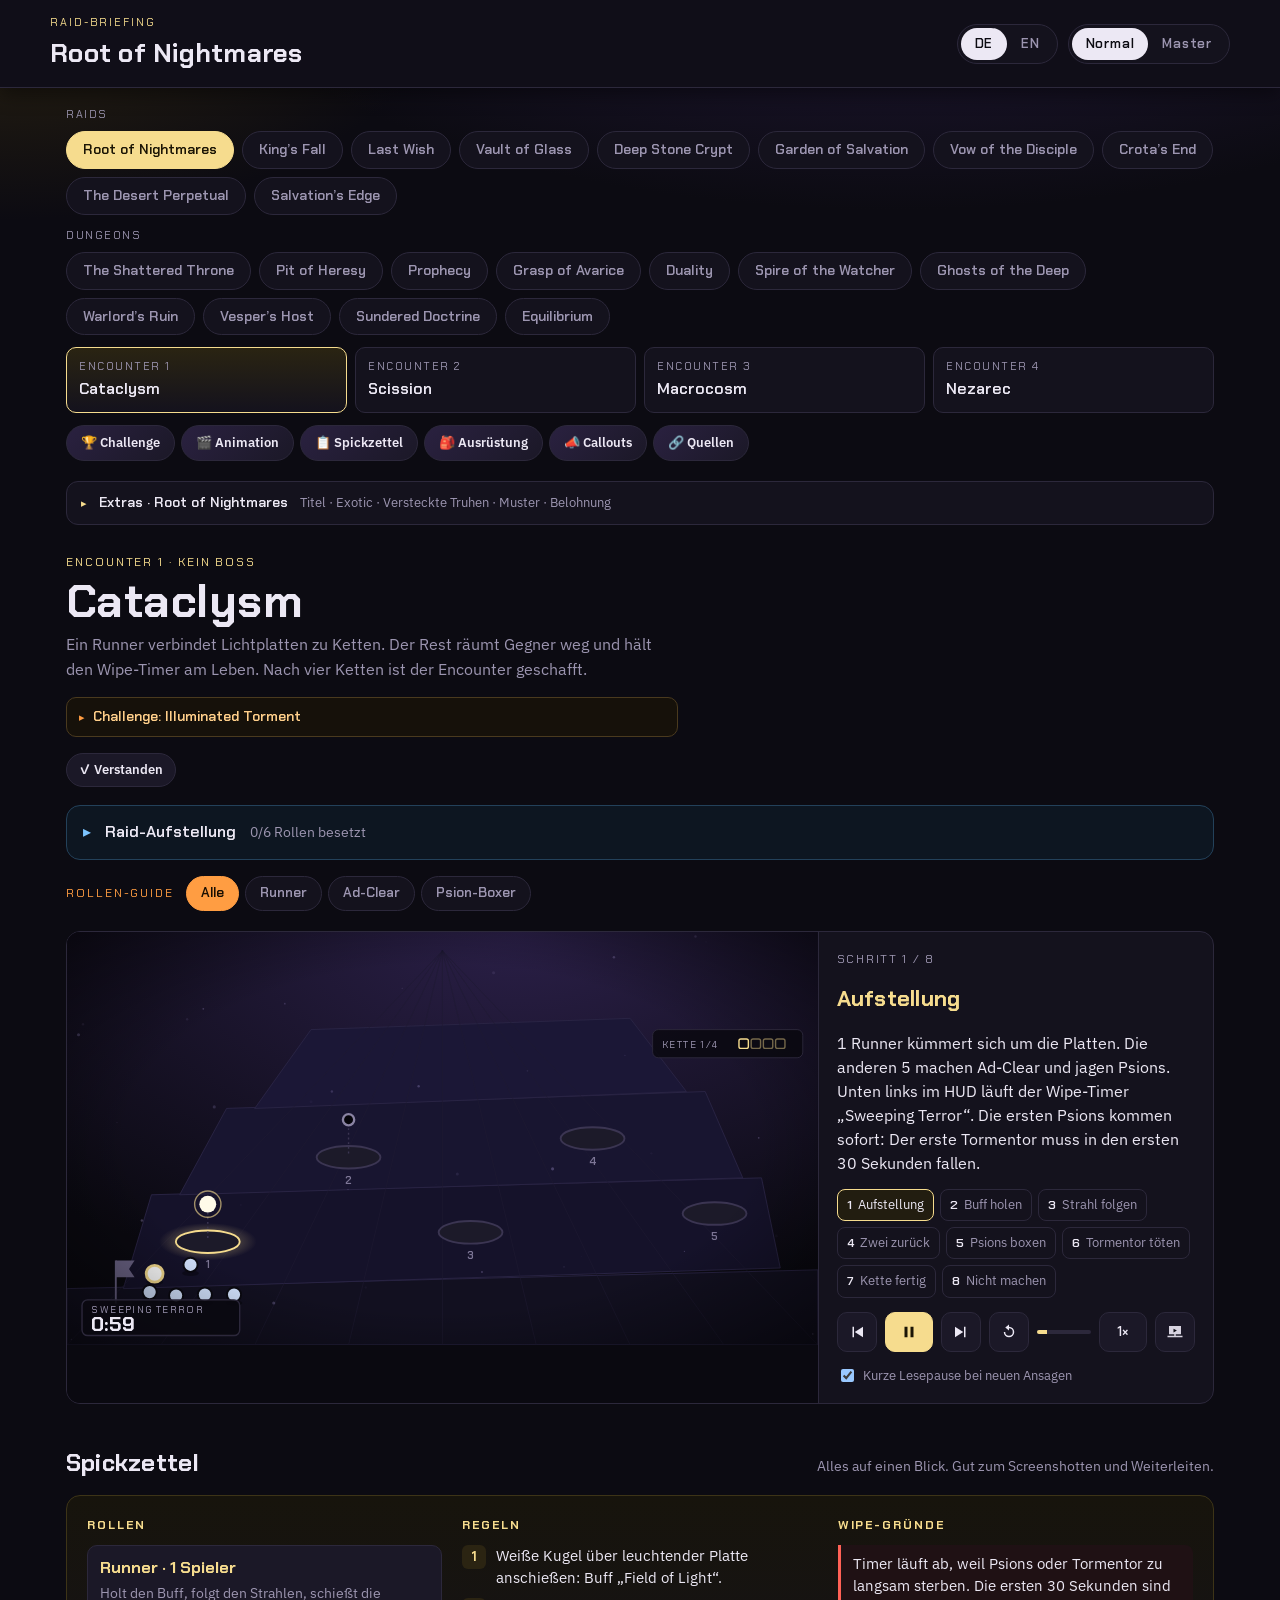
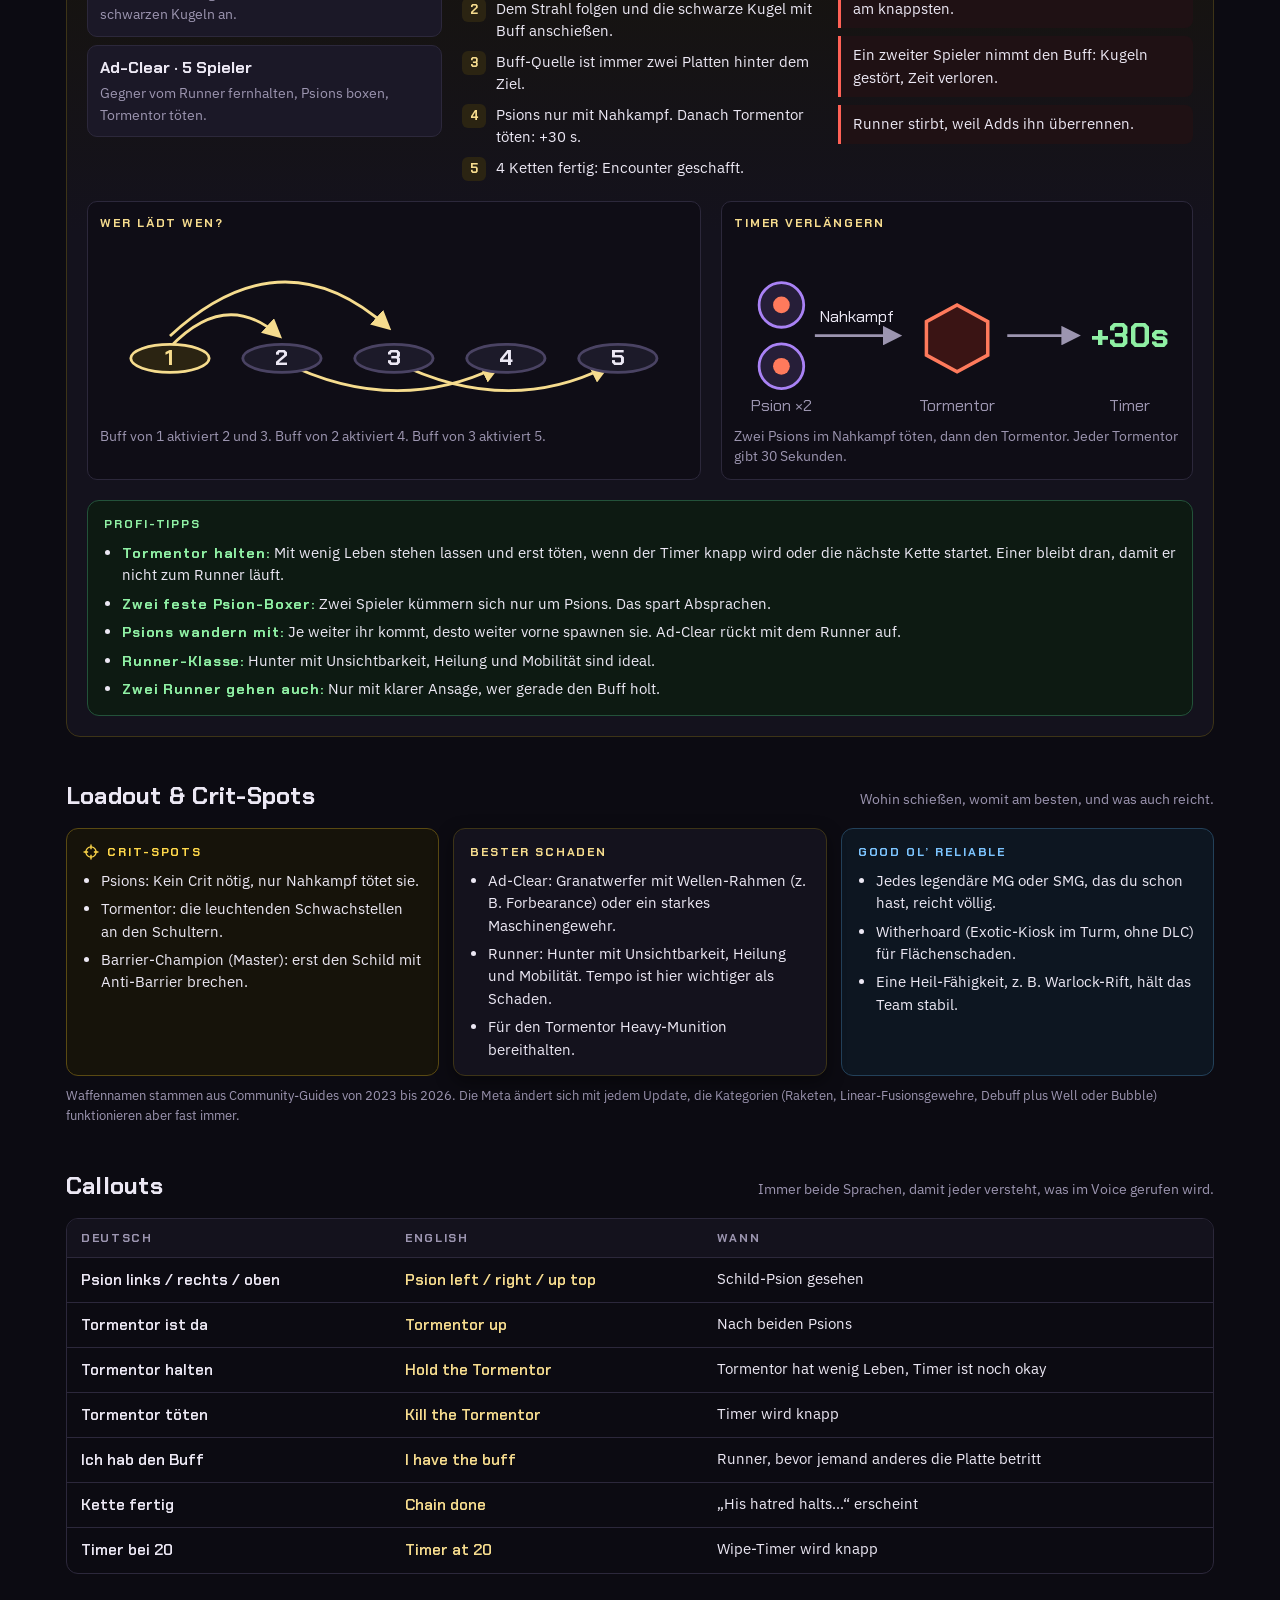
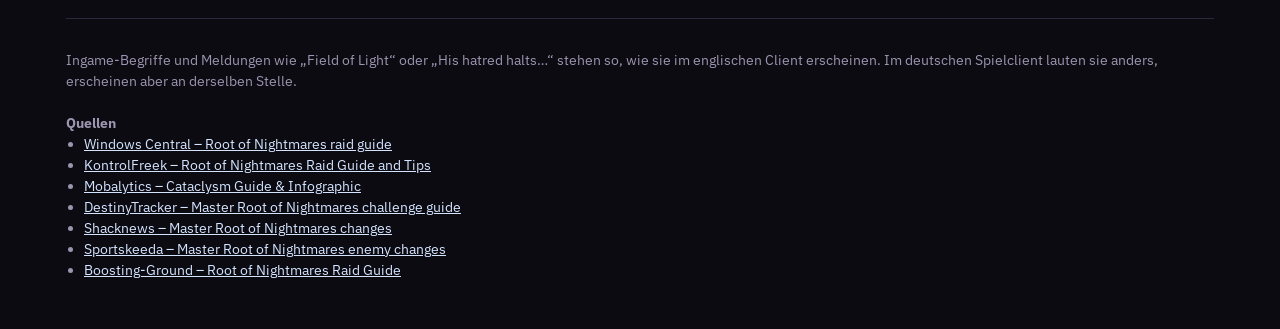
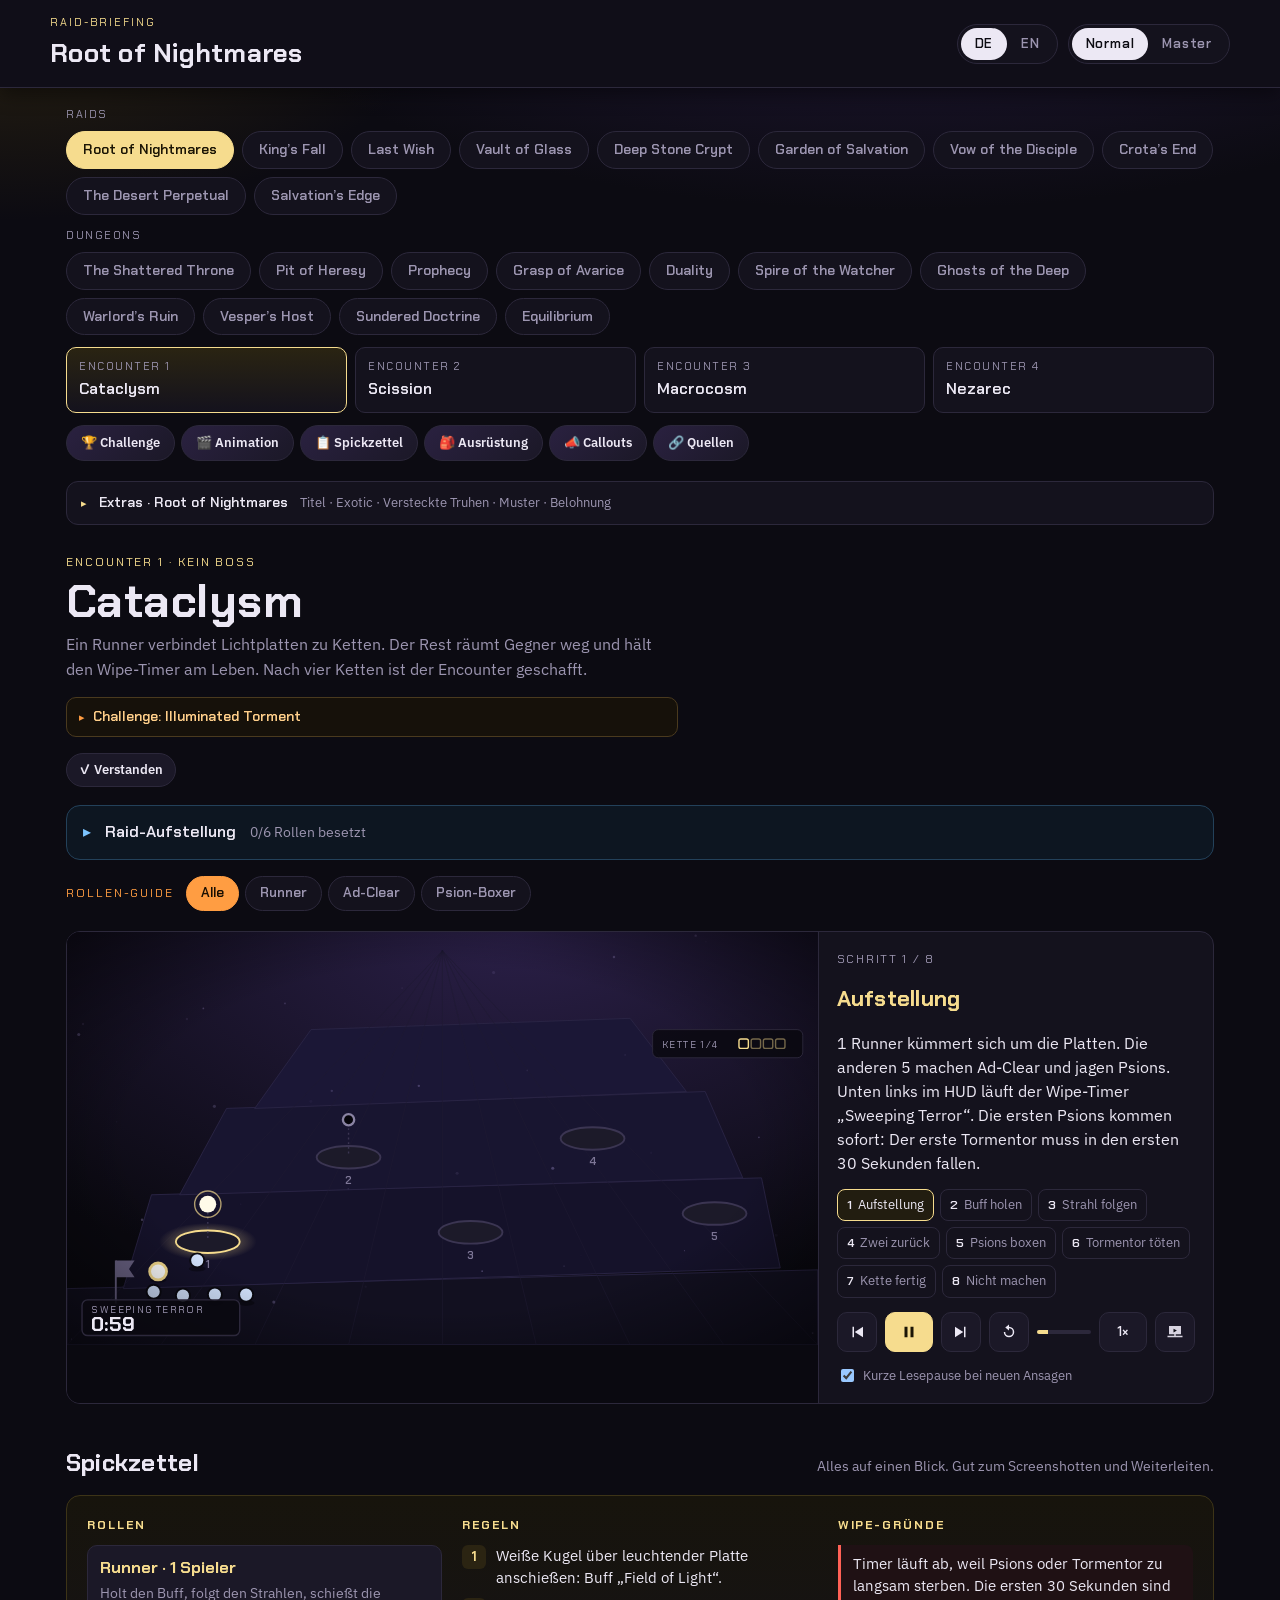
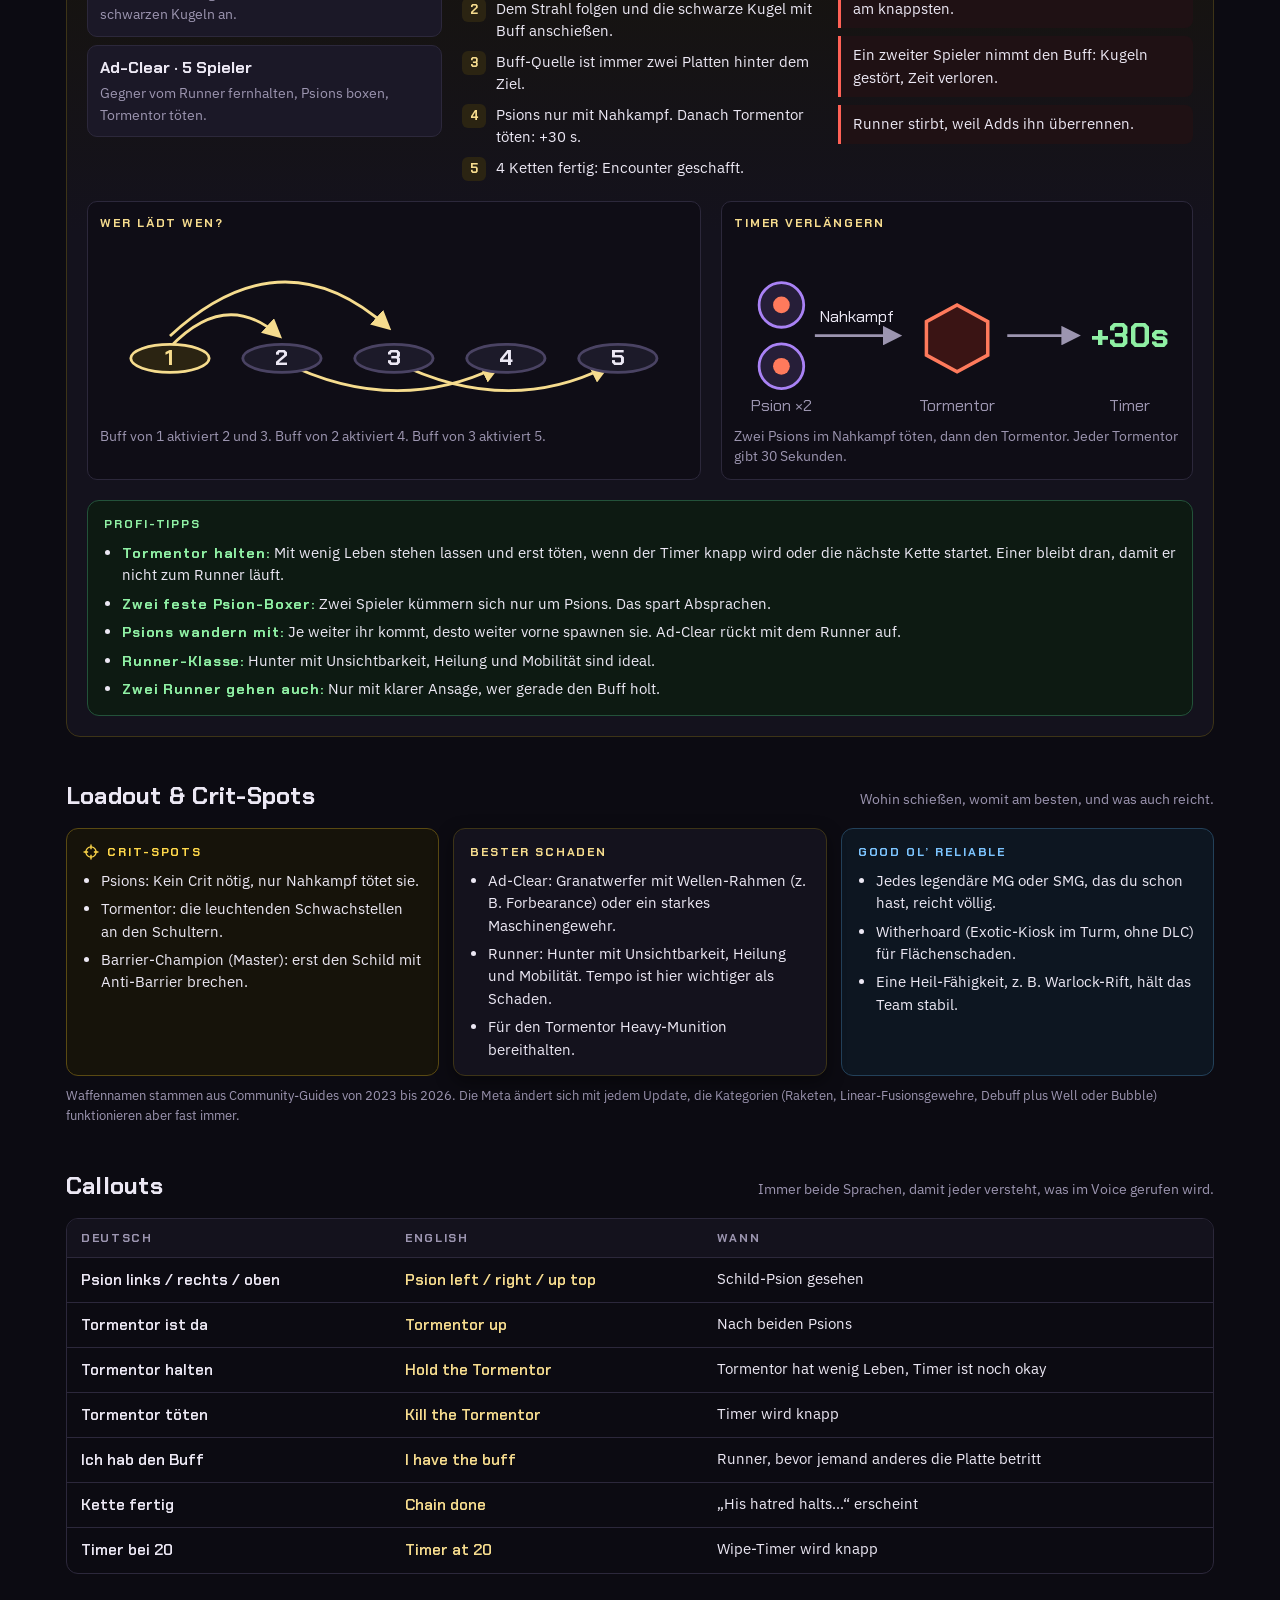
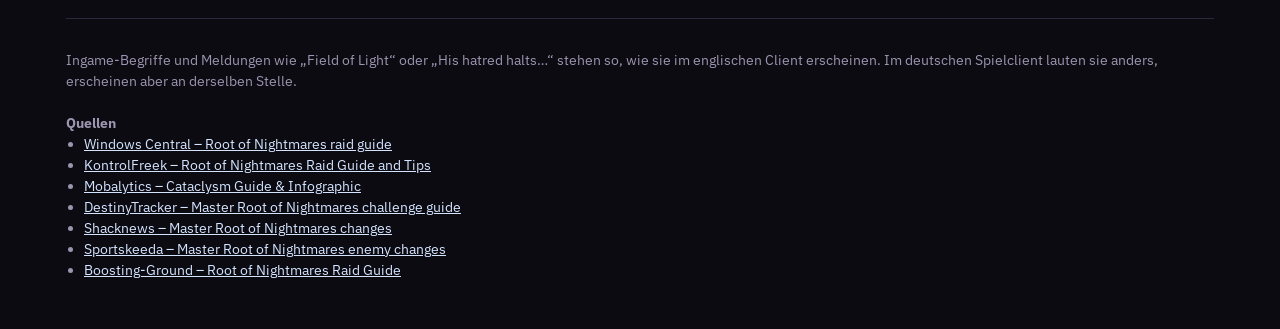
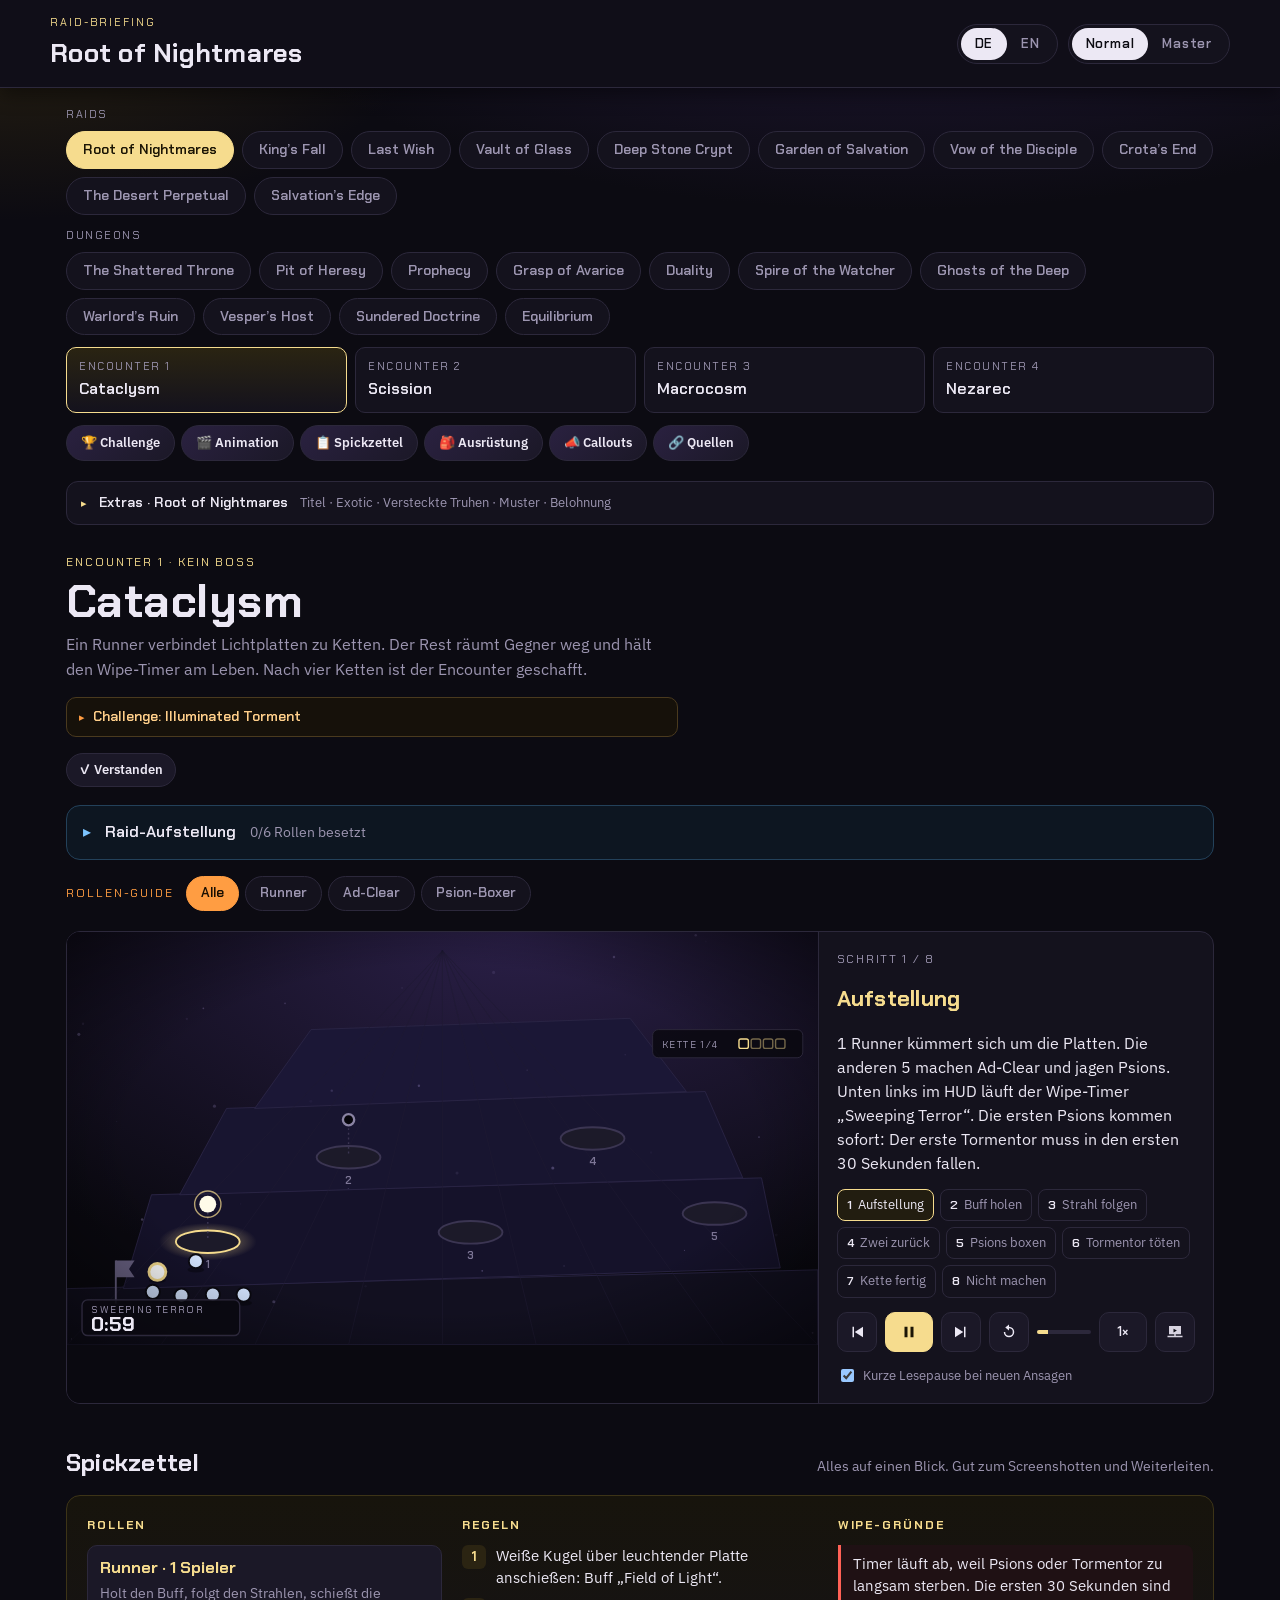
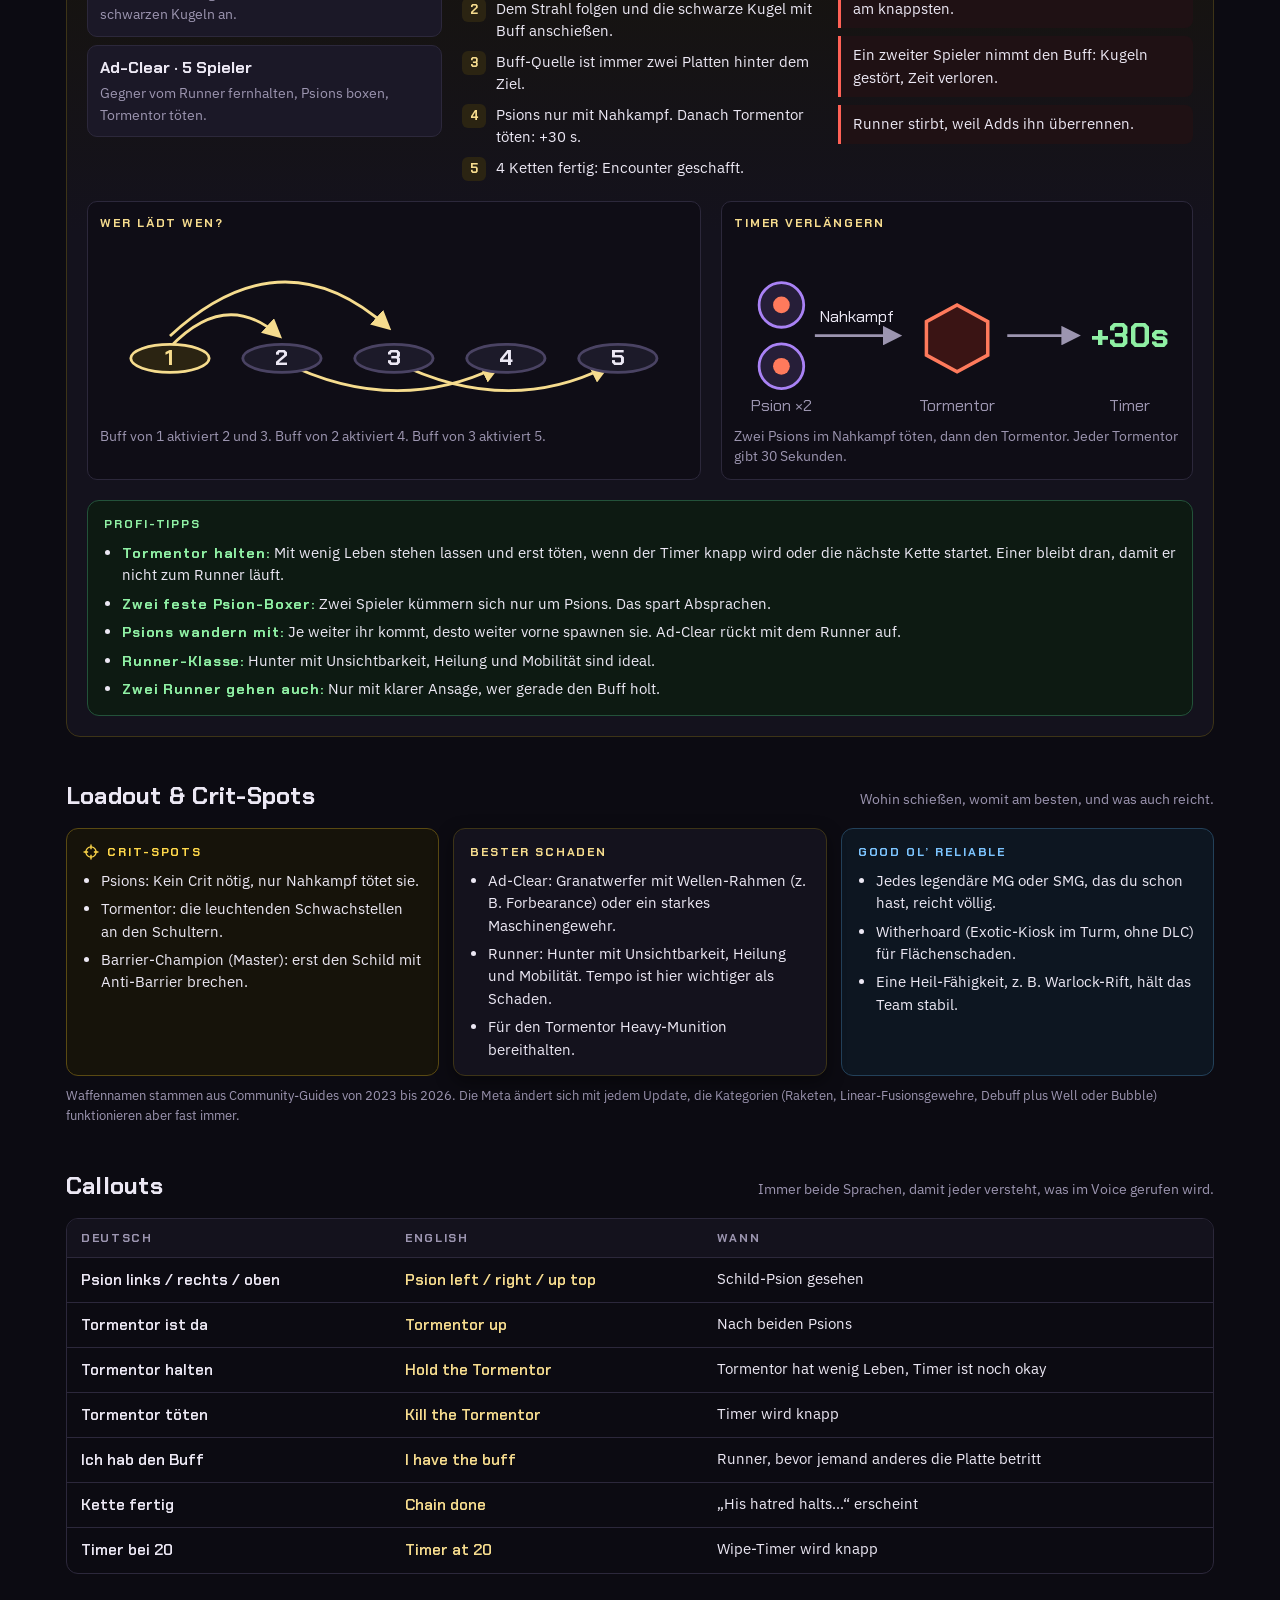
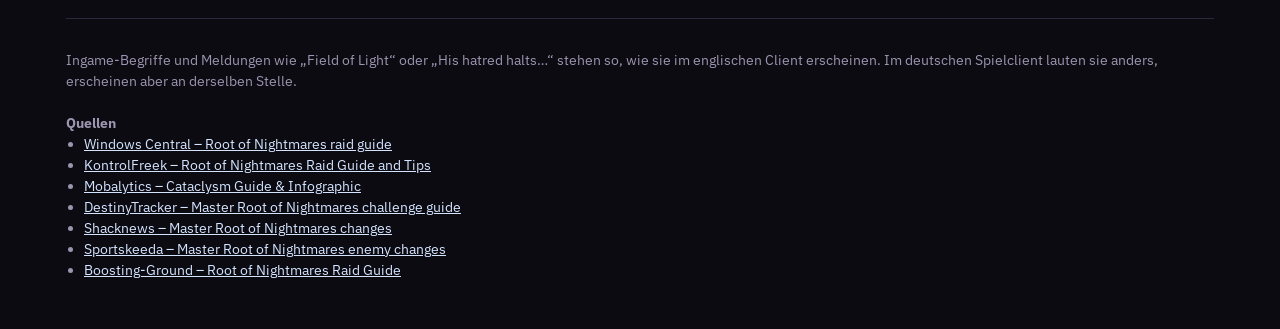
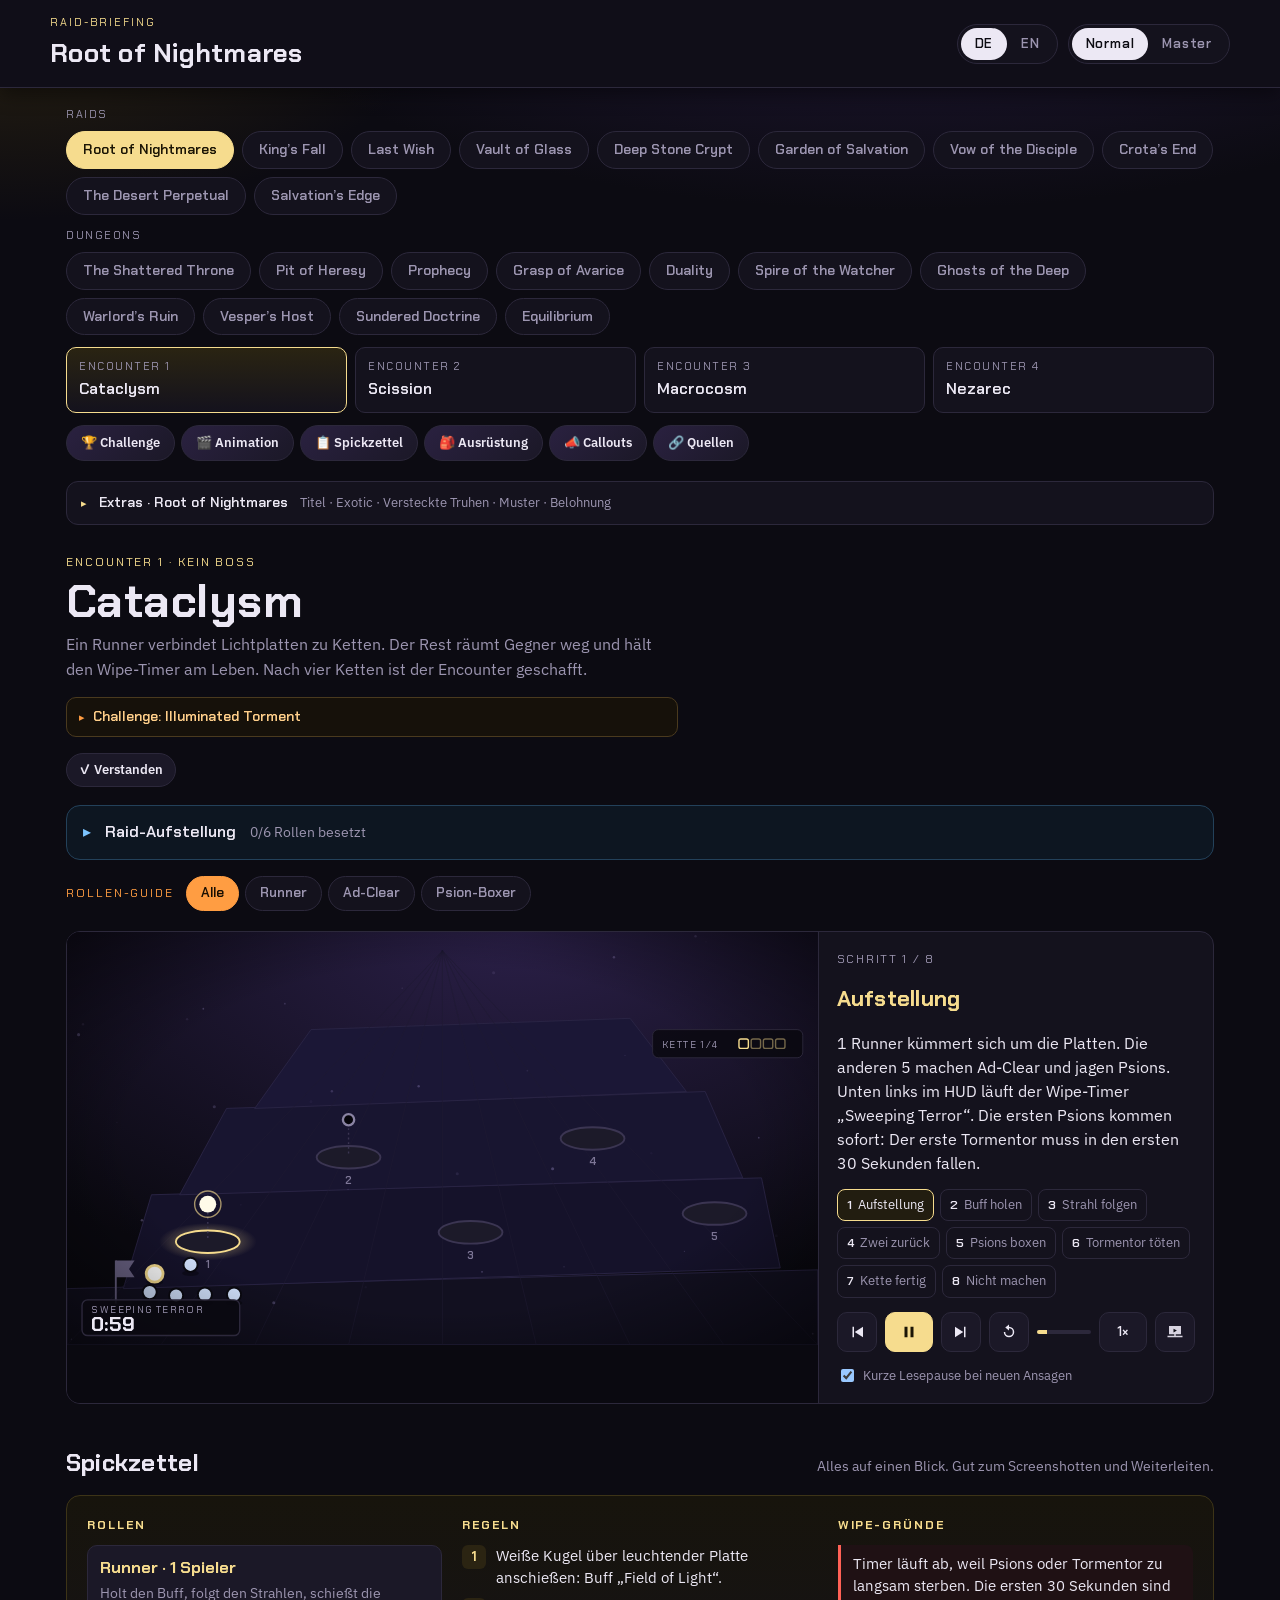
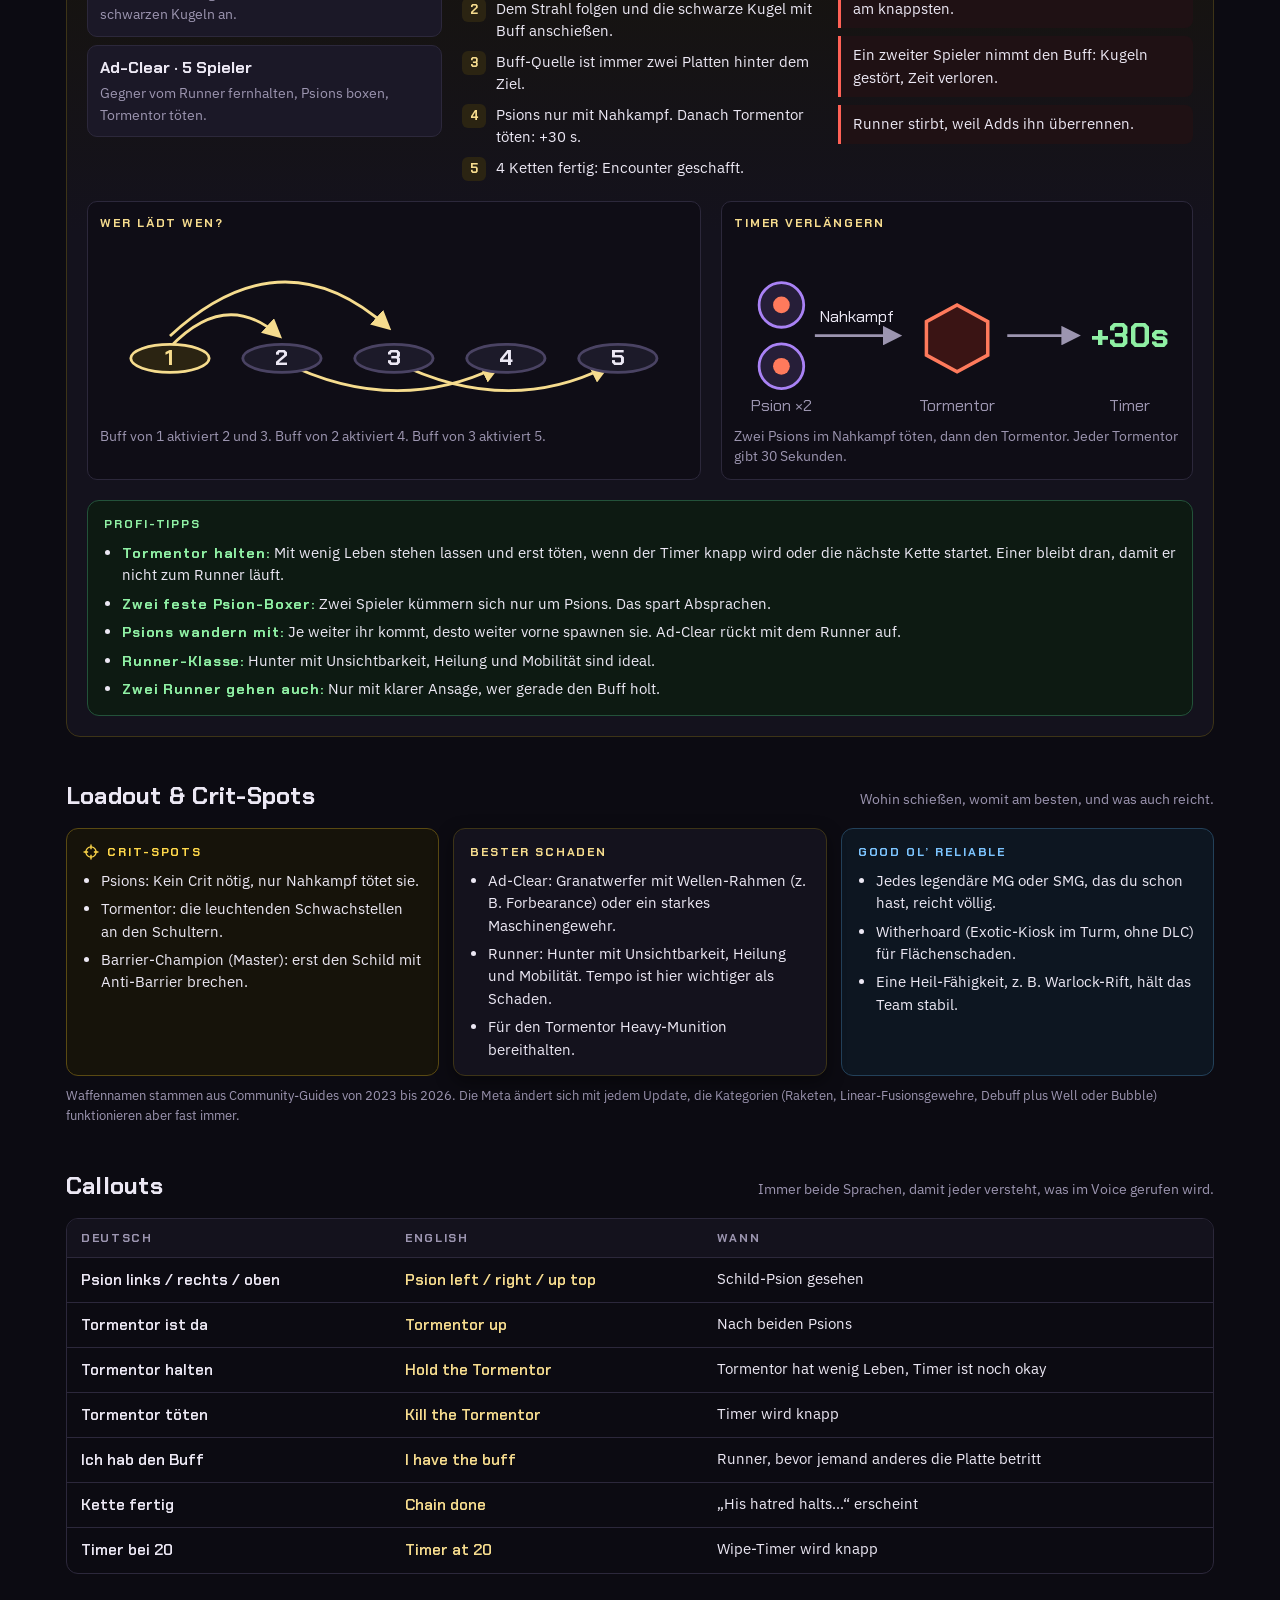
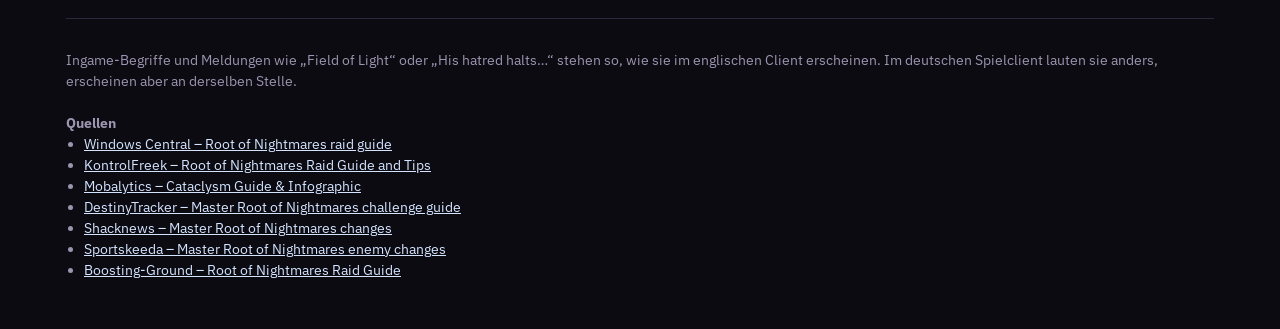
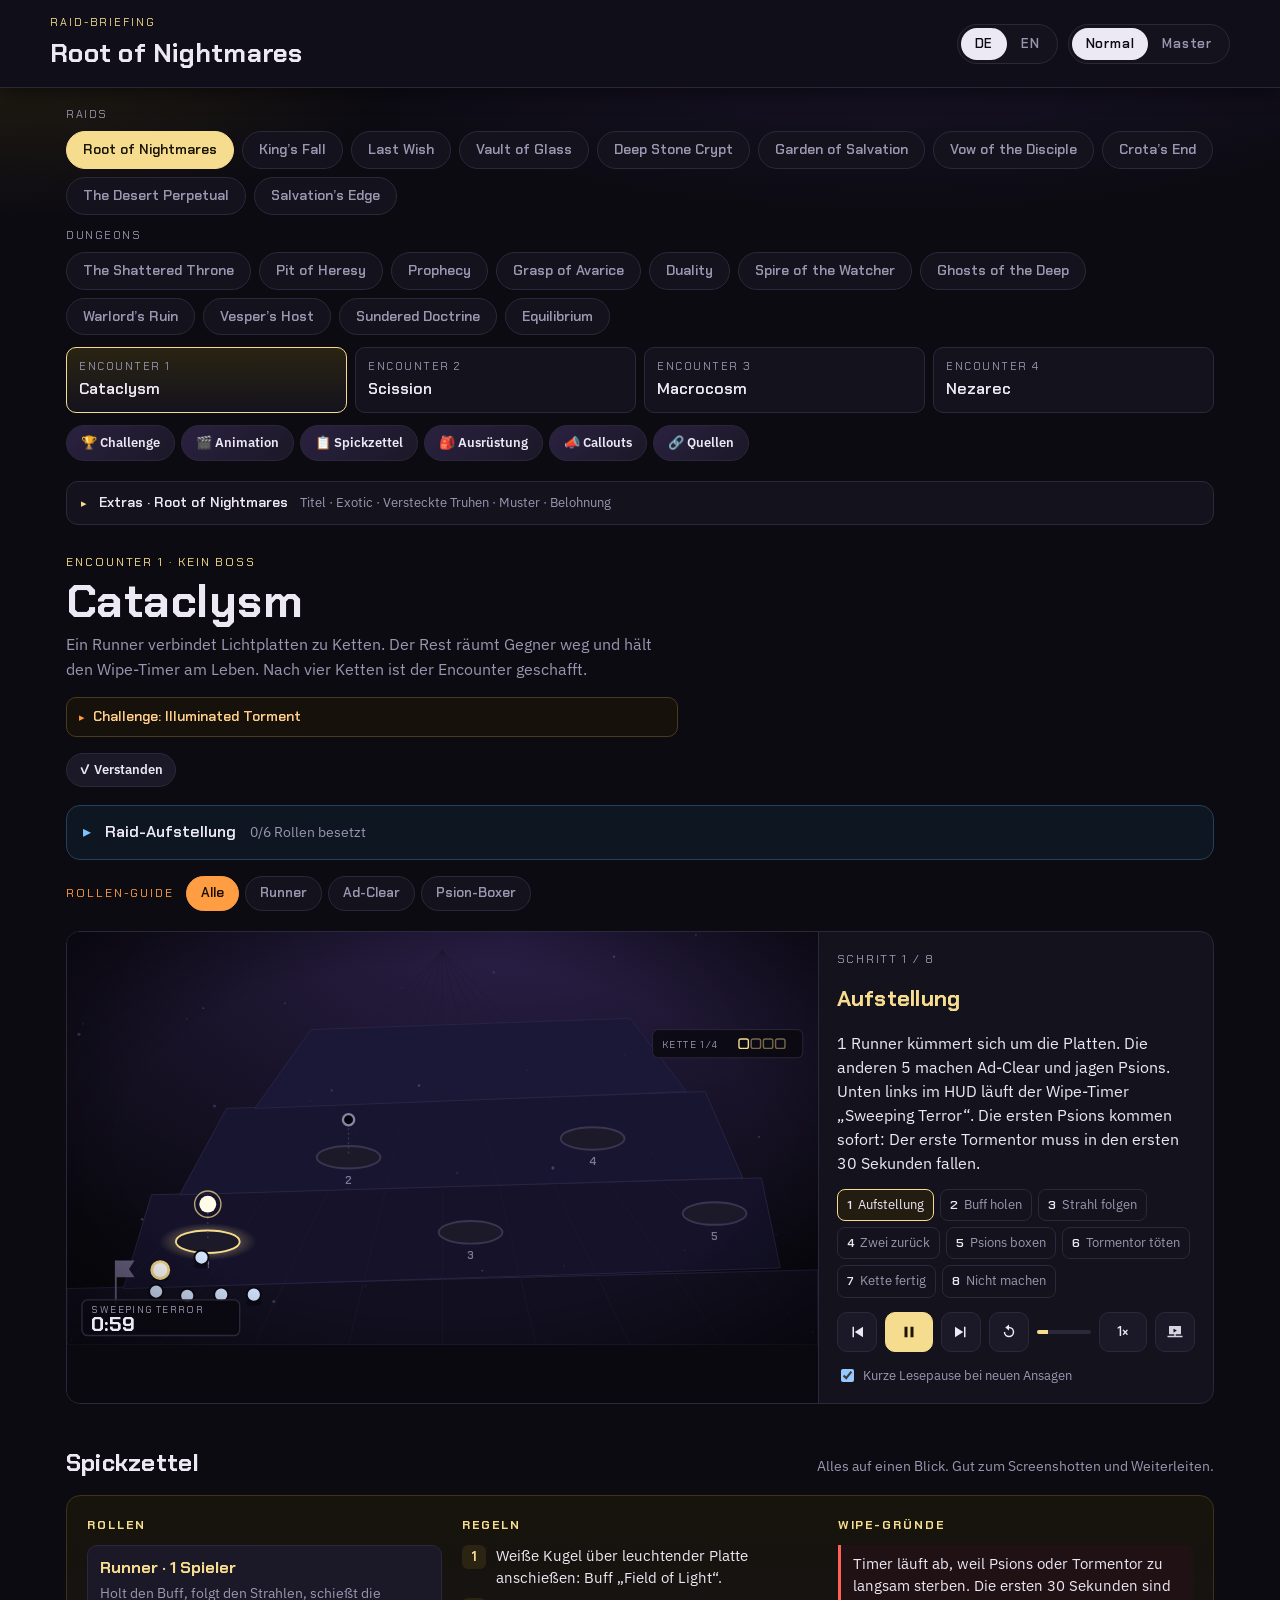
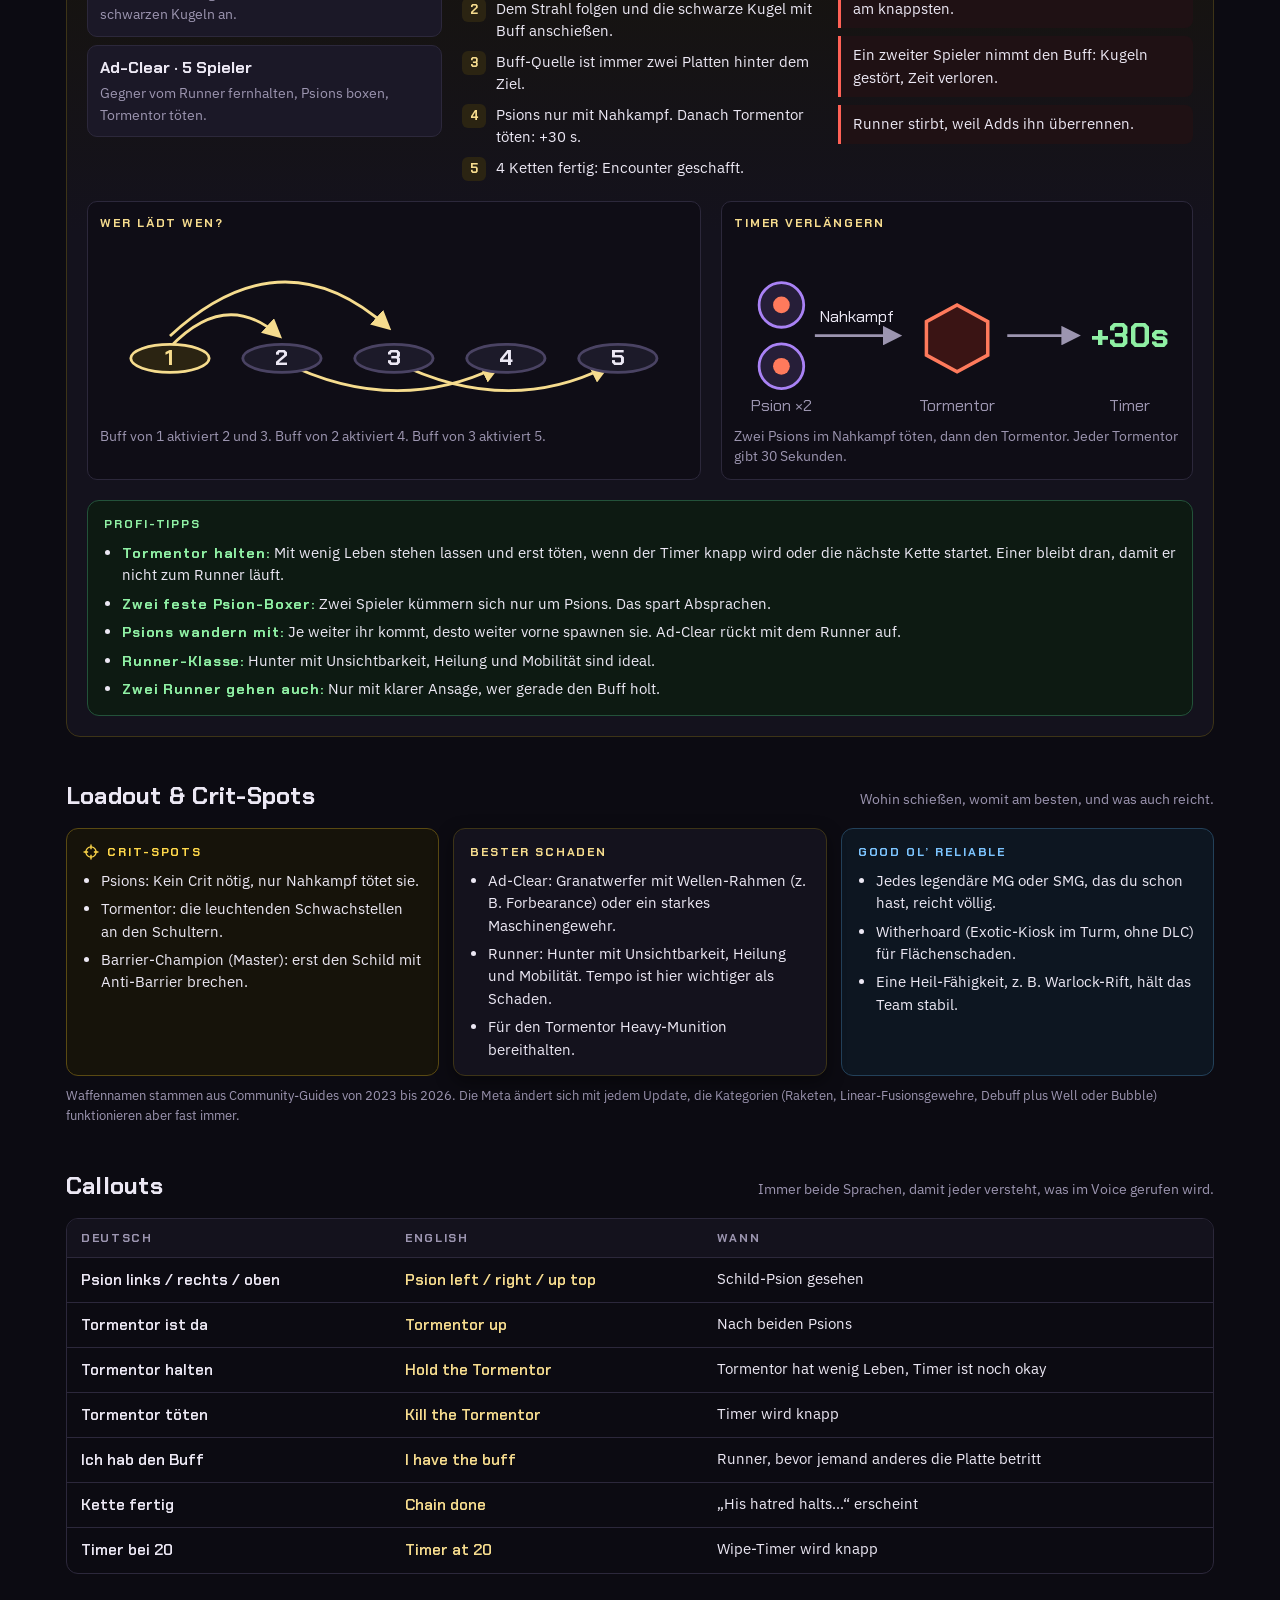
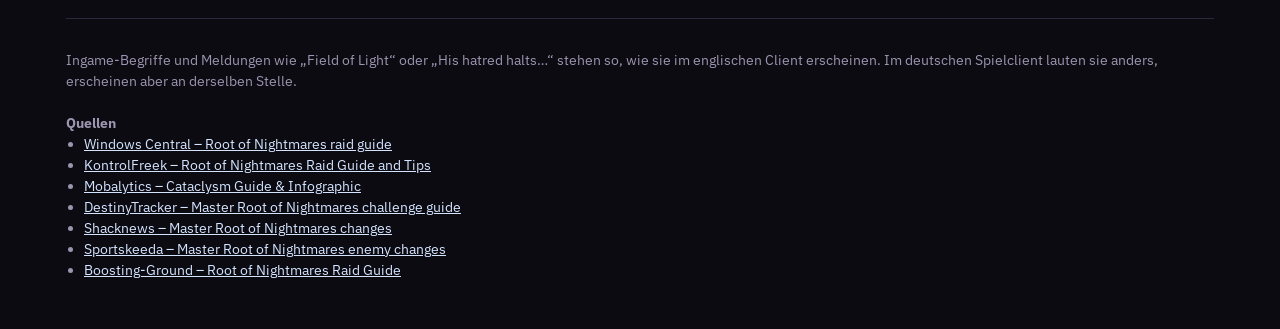
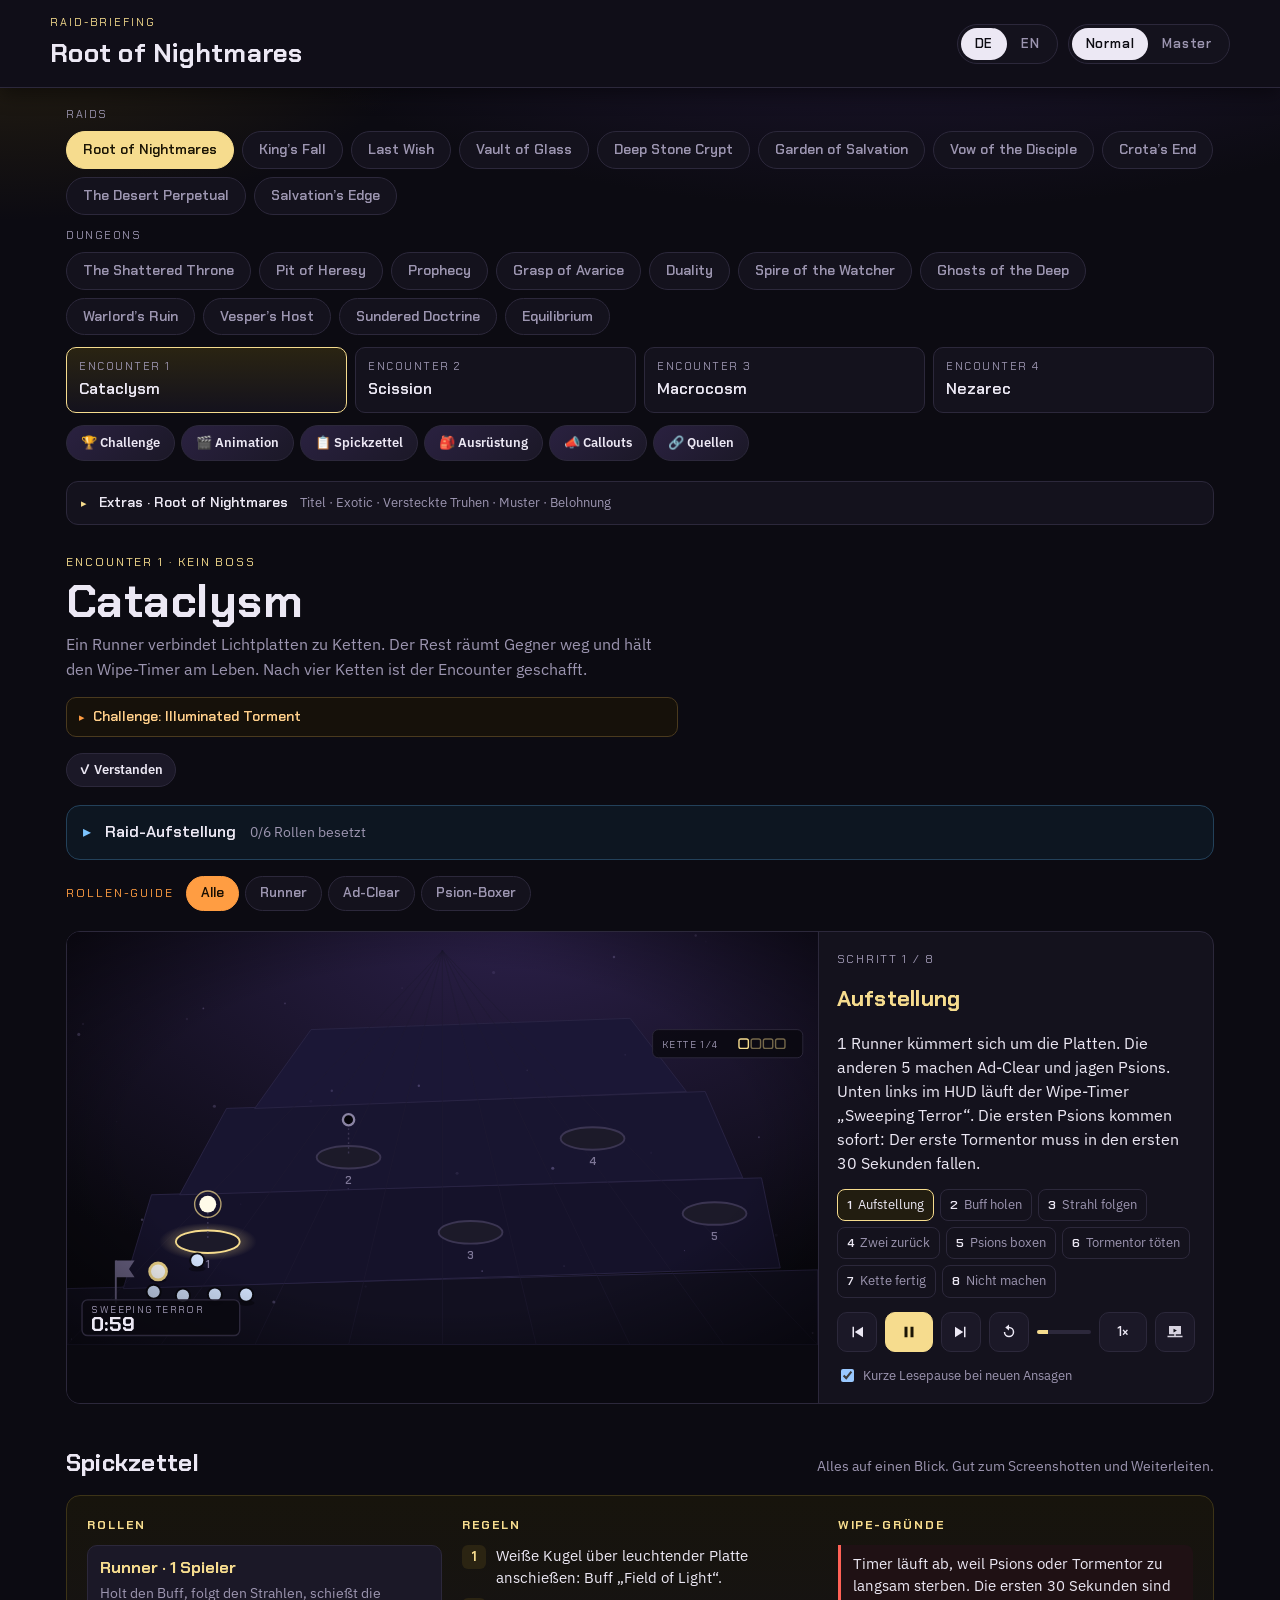
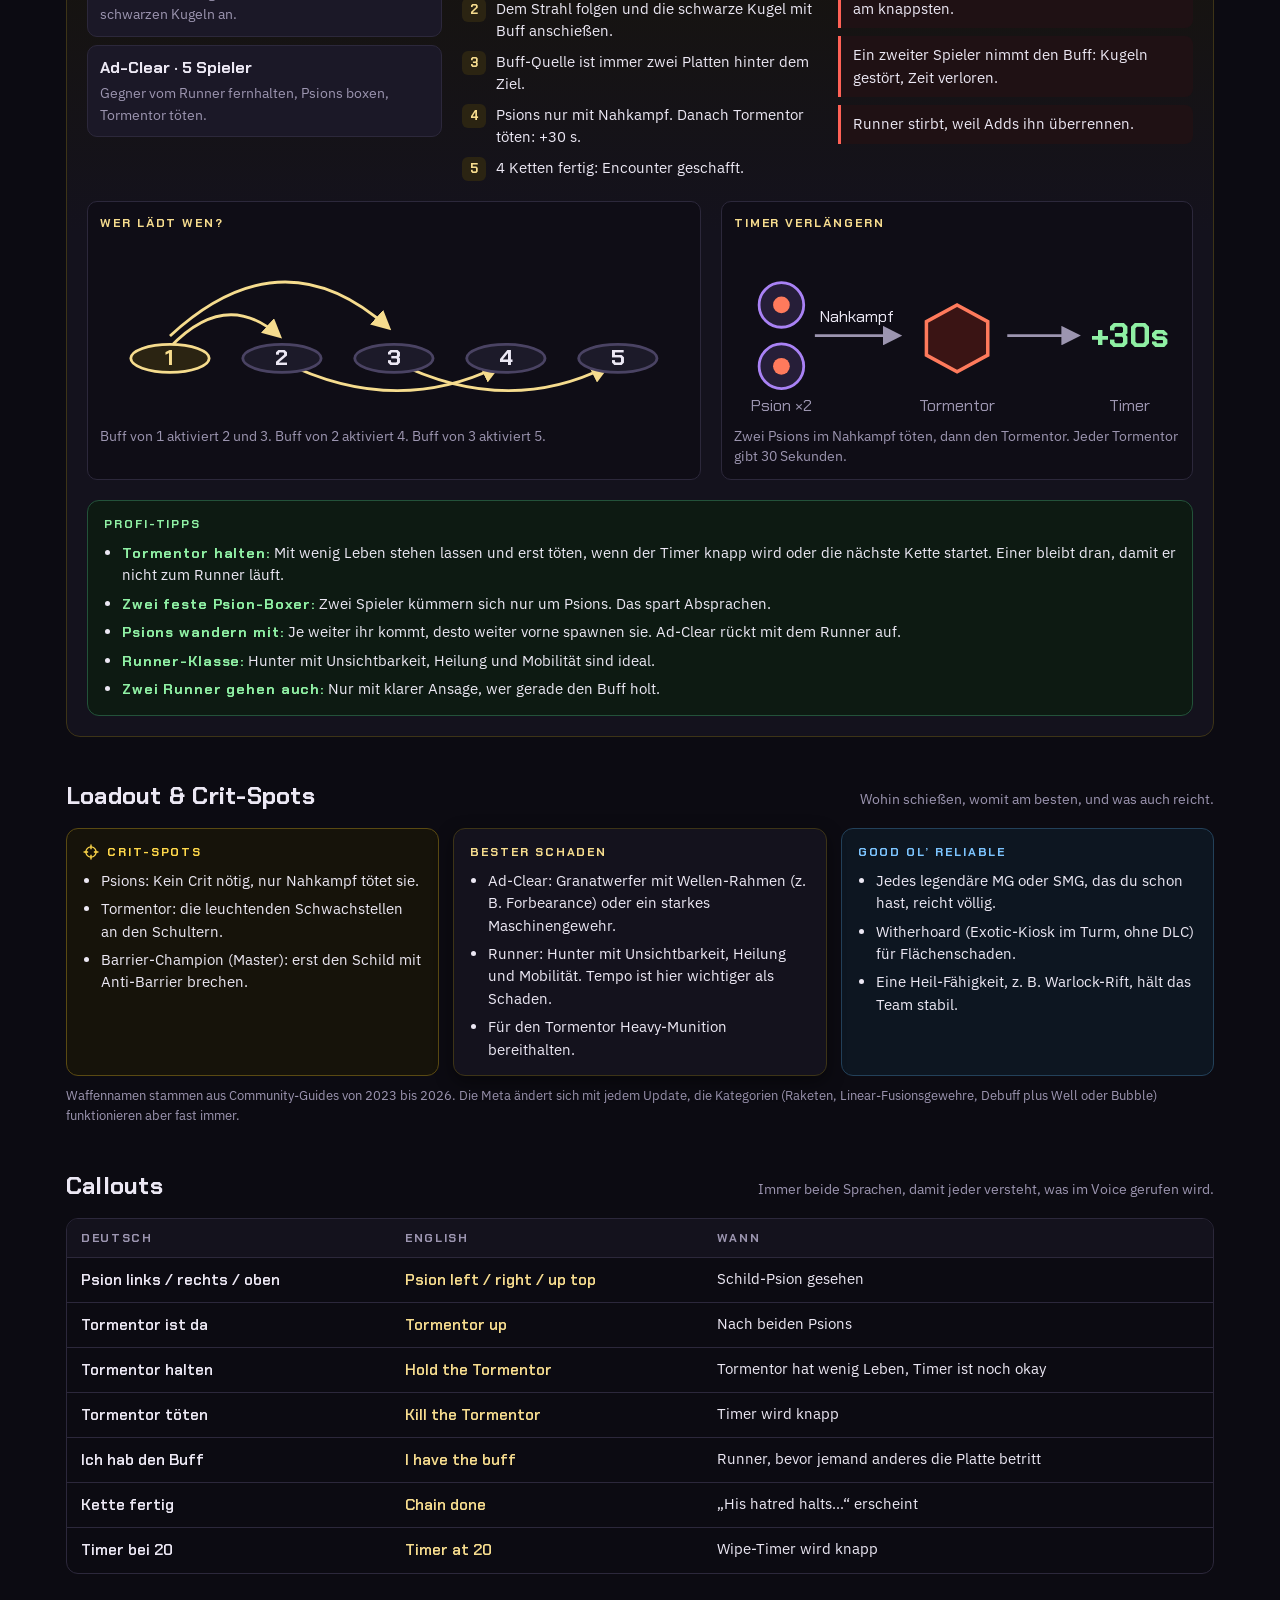
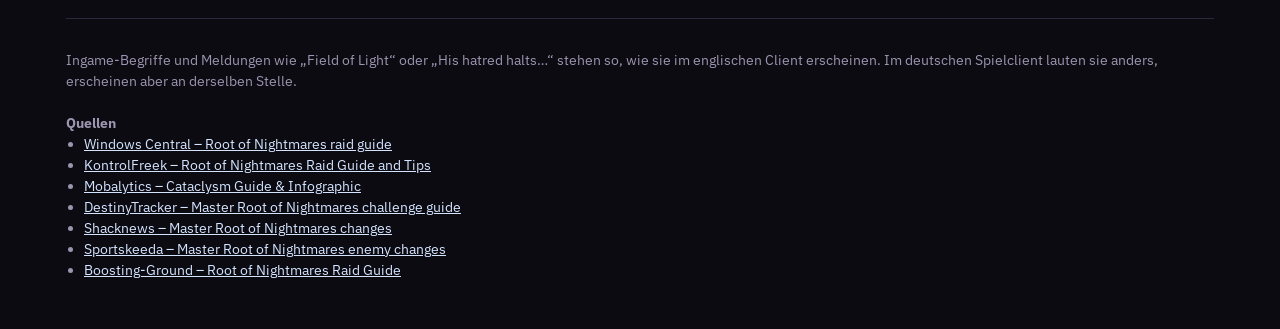
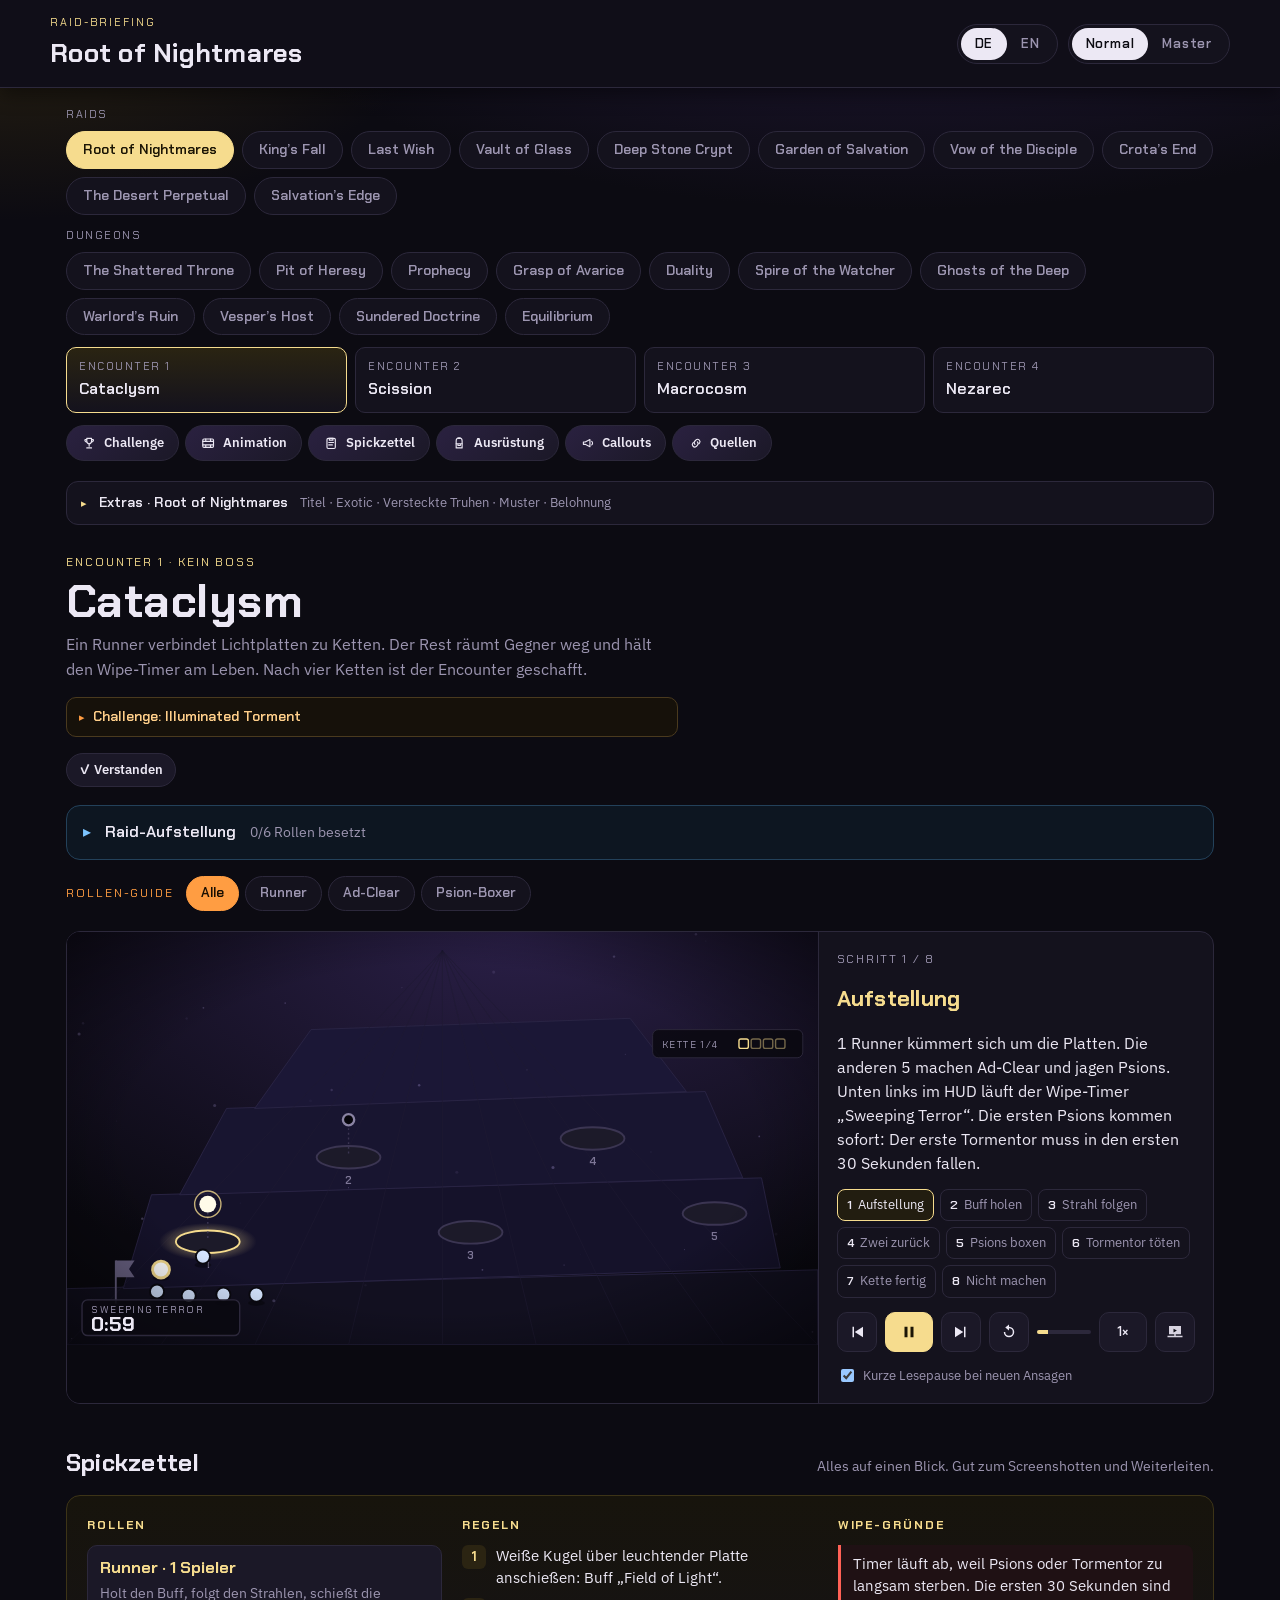
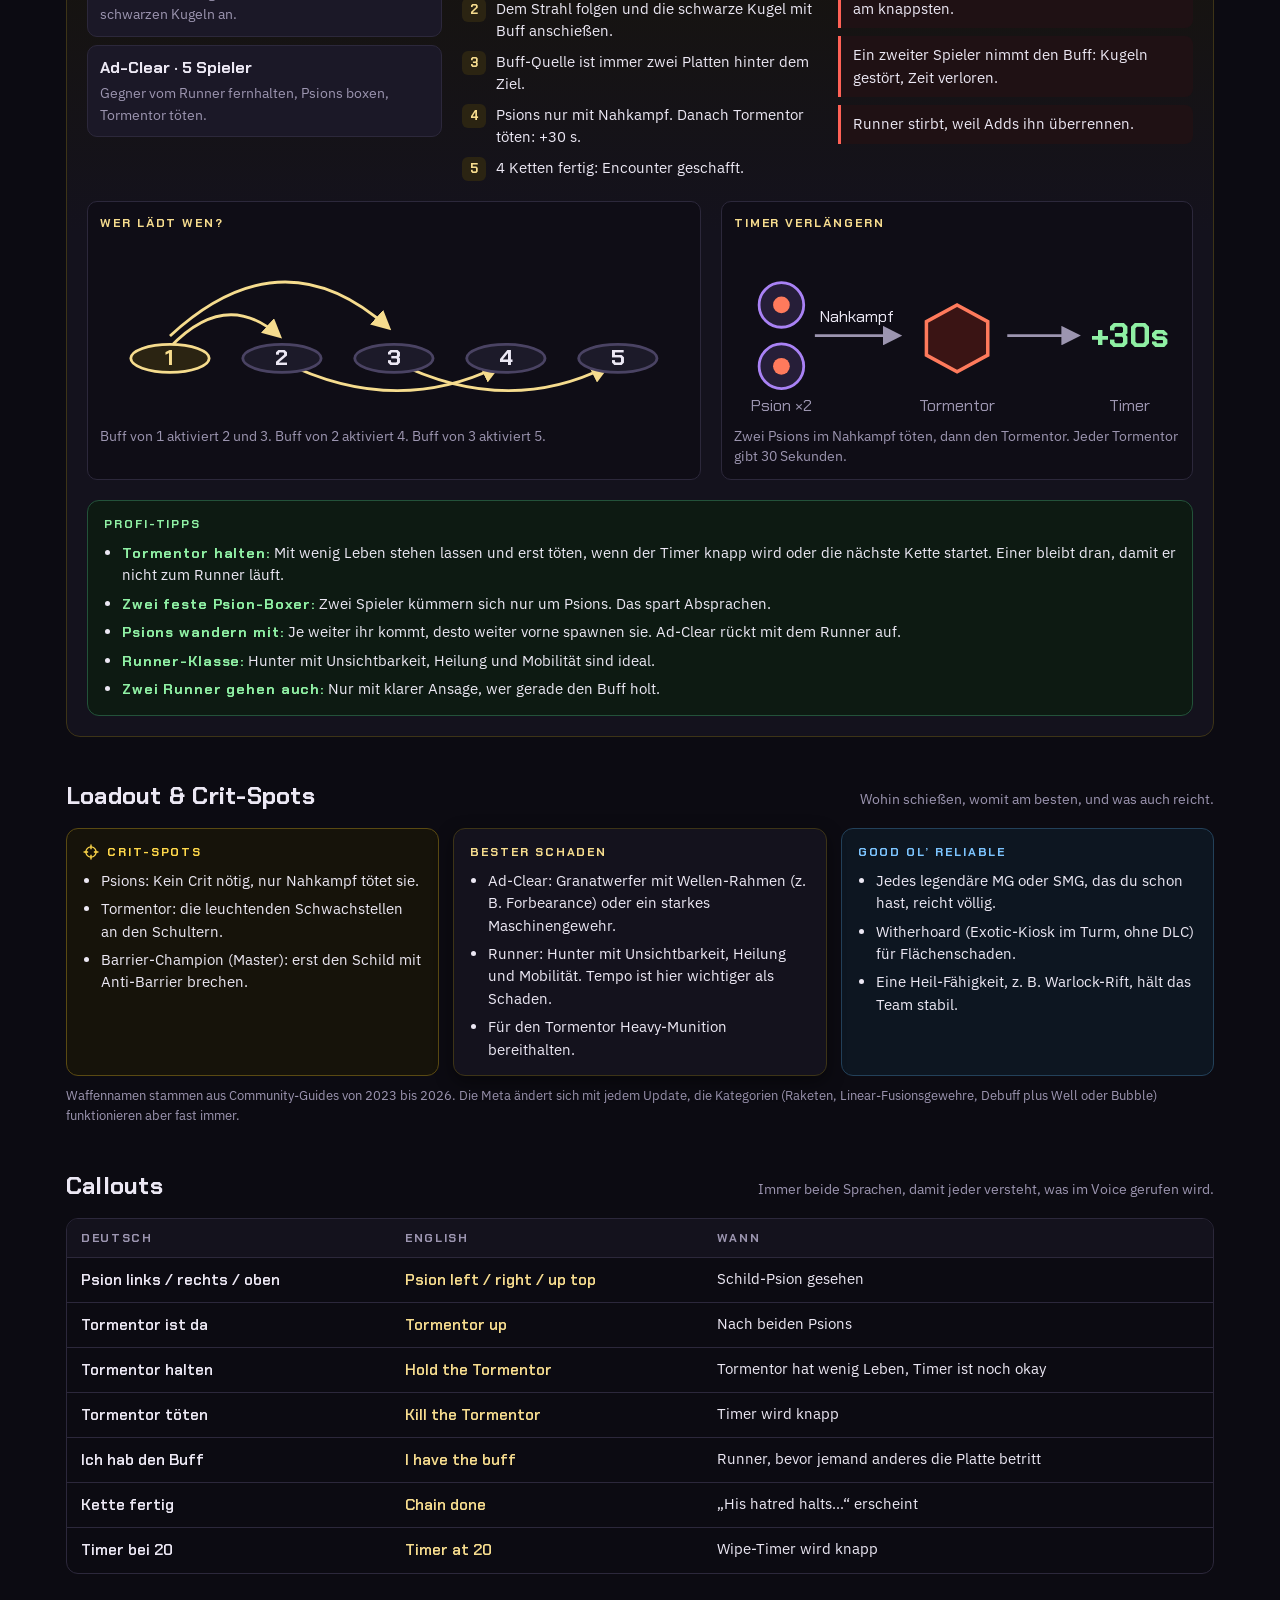
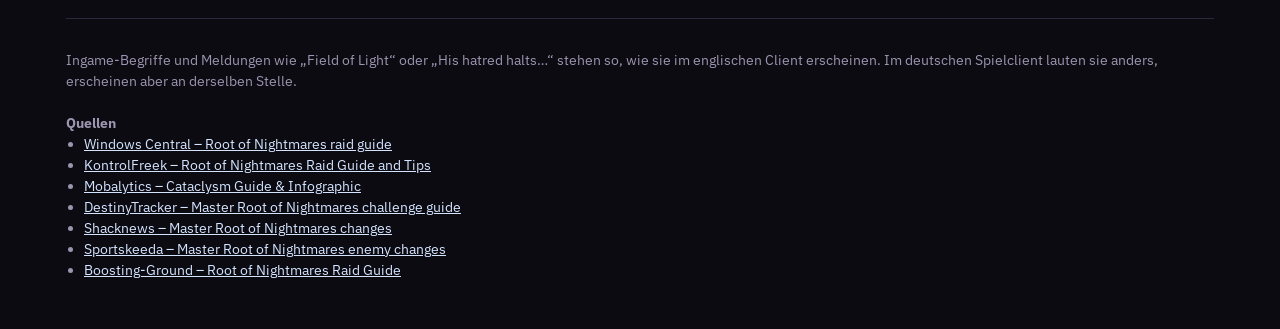
